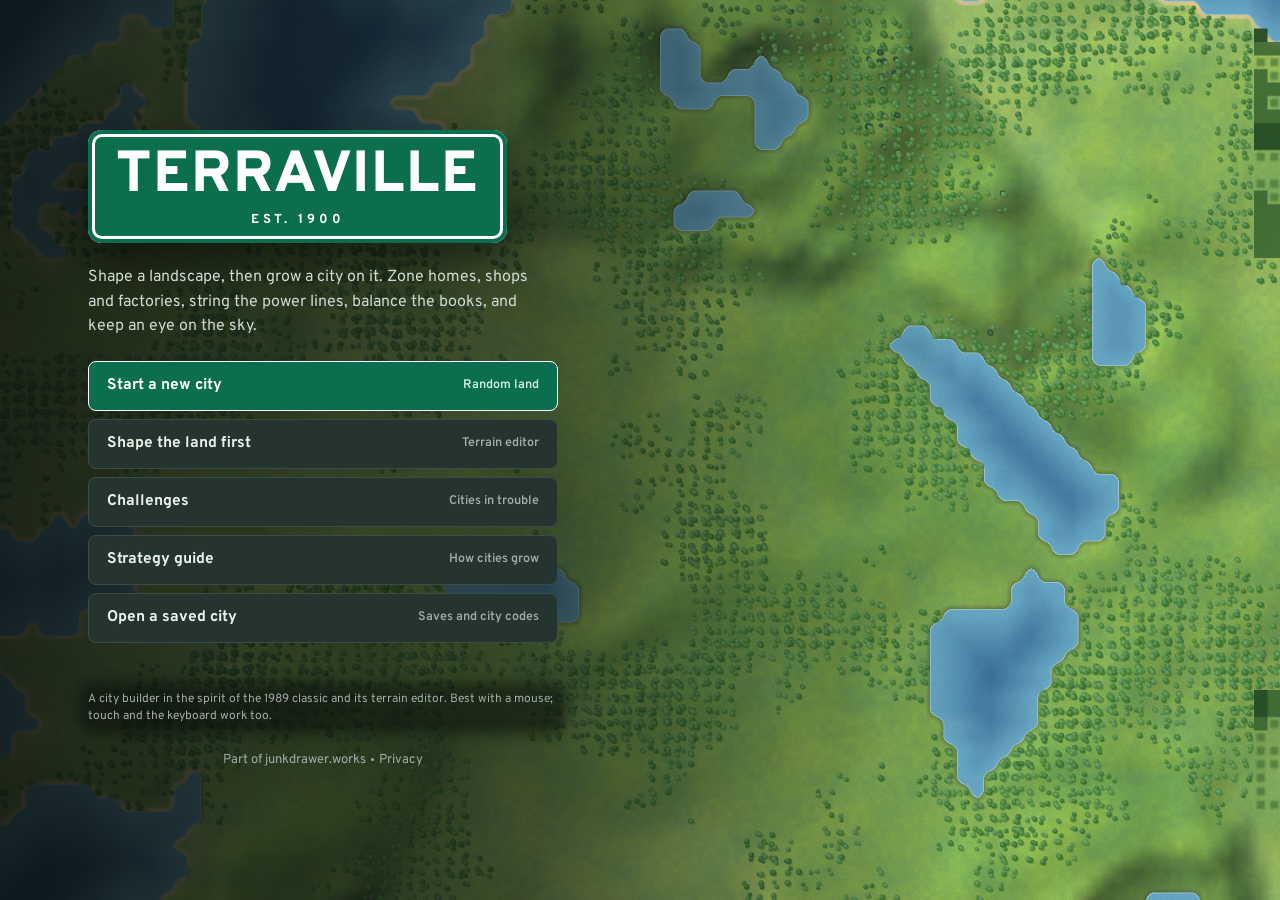
==== index.html @ cfa58531 "Keep Chrome's swipe to go Back off the map On a phone, a road, zone or brush stroke dragged off the " ====
<!doctype html>
<html lang="en">
<head>
<meta charset="utf-8">
<meta name="viewport" content="width=device-width, initial-scale=1, viewport-fit=cover">
<meta name="theme-color" content="#0e1412">
<title>Terraville</title>
<meta name="description" content="Shape a landscape, then grow a city on it: a city builder in the spirit of the 1989 classic, with a terrain editor, challenges and disasters.">
<style>@font-face{font-family:Overpass;font-style:normal;font-weight:400 800;font-display:swap;src:url([data-uri]) format("woff2");unicode-range:U+0000-00FF,U+0131,U+0152-0153,U+02BB-02BC,U+02C6,U+02DA,U+02DC,U+0304,U+0308,U+0329,U+2000-206F,U+20AC,U+2122,U+2191,U+2193,U+2212,U+2215,U+FEFF,U+FFFD}@font-face{font-family:Overpass Mono;font-style:normal;font-weight:400 600;font-display:swap;src:url([data-uri]) format("woff2");unicode-range:U+0000-00FF,U+0131,U+0152-0153,U+02BB-02BC,U+02C6,U+02DA,U+02DC,U+0304,U+0308,U+0329,U+2000-206F,U+20AC,U+2122,U+2191,U+2193,U+2212,U+2215,U+FEFF,U+FFFD}:root{color-scheme:dark;--bg: #0e1412;--panel: rgba(20, 28, 25, .93);--panel-solid: #151e1b;--panel-2: #1d2925;--panel-3: #26342f;--line: #2e3c37;--line-2: #3b4b45;--text: #eaf0ea;--muted: #9dada5;--faint: #86978f;--sign: #0b6e4f;--sign-hi: #10845f;--sign-ink: #ffffff;--caution: #f2c14e;--res: #199e70;--com: #3987e5;--ind: #c98500;--good: #0ca30c;--good-ink: #58d06a;--warn: #fab219;--serious: #ec835a;--critical: #d03b3b;--critical-ink: #ff8a80;--r: 10px;--shadow: 0 10px 30px rgba(0, 0, 0, .45), 0 1px 0 rgba(255, 255, 255, .04) inset;--font: "Overpass", system-ui, -apple-system, "Segoe UI", Roboto, sans-serif;--mono: "Overpass Mono", ui-monospace, "SF Mono", Menlo, Consolas, monospace;--top: env(safe-area-inset-top, 0px);--bottom: env(safe-area-inset-bottom, 0px);--left: env(safe-area-inset-left, 0px);--right: env(safe-area-inset-right, 0px);--bar-bottom: calc(var(--top) + 68px)}*{box-sizing:border-box}html,body{height:100%;overscroll-behavior:none}body{margin:0;background:var(--bg);color:var(--text);font:14px/1.4 var(--font);overflow:hidden;-webkit-font-smoothing:antialiased;touch-action:none;user-select:none;-webkit-user-select:none}button,input,select{font:inherit;color:inherit}button{cursor:pointer}:focus-visible{outline:2px solid var(--caution);outline-offset:2px}[hidden]{display:none!important}.sr-only{position:absolute;width:1px;height:1px;margin:-1px;padding:0;overflow:hidden;clip-path:inset(50%);white-space:nowrap;border:0}.num{font-family:var(--mono);font-variant-numeric:tabular-nums}noscript{display:block;padding:32px 16px;text-align:center;font-size:16px}#app{position:fixed;inset:0}#map{position:absolute;inset:0;width:100%;height:100%;display:block;cursor:crosshair}#map:focus{outline:none}#map.grab{cursor:grab}#map.grabbing{cursor:grabbing}.panel{background:var(--panel);border:1px solid var(--line);border-radius:var(--r);box-shadow:var(--shadow);backdrop-filter:blur(8px);-webkit-backdrop-filter:blur(8px)}#topbar{position:absolute;top:calc(var(--top) + 10px);left:calc(var(--left) + 10px);right:calc(var(--right) + 10px);display:flex;align-items:stretch;gap:8px;pointer-events:none;flex-wrap:wrap}#topbar>*{pointer-events:auto}.sign{display:flex;flex-direction:column;justify-content:center;padding:5px 14px 4px;background:var(--sign);color:var(--sign-ink);border-radius:8px;box-shadow:inset 0 0 0 2px var(--sign),inset 0 0 0 3.5px #ffffffeb,var(--shadow);min-width:0;max-width:280px;border:none;text-align:left}.sign b{font-weight:800;font-size:17px;letter-spacing:.02em;line-height:1.1;white-space:nowrap;overflow:hidden;text-overflow:ellipsis}.sign small{font-size:10.5px;font-weight:700;letter-spacing:.12em;text-transform:uppercase;opacity:.92;white-space:nowrap}button.sign:hover{background:var(--sign-hi);box-shadow:inset 0 0 0 2px var(--sign-hi),inset 0 0 0 3.5px #fff,var(--shadow)}.sign.glow{animation:signGlow 1.2s ease-out}@keyframes signGlow{0%,25%{background:var(--sign-hi);box-shadow:inset 0 0 0 2px var(--sign-hi),inset 0 0 0 3.5px #fff,0 0 0 4px #f2c14ed9,0 0 26px 6px #f2c14e73,var(--shadow)}to{box-shadow:inset 0 0 0 2px var(--sign),inset 0 0 0 3.5px #ffffffeb,0 0 #f2c14e00,var(--shadow)}}.stat-strip{display:flex;align-items:stretch;padding:0 4px;min-width:0}.stat{display:flex;flex-direction:column;justify-content:center;padding:4px 12px;border-right:1px solid var(--line);min-width:0}.stat:last-child{border-right:none}.stat .label{font-size:10px;font-weight:700;letter-spacing:.1em;text-transform:uppercase;color:var(--faint)}.stat .value{font-family:var(--mono);font-variant-numeric:tabular-nums;font-size:15px;font-weight:600;white-space:nowrap}.stat .delta{font-family:var(--mono);font-size:11px;color:var(--muted)}.stat .delta.up{color:var(--good-ink)}.stat .delta.down,.funds-low .value{color:var(--critical-ink)}.stat.paused .label{color:var(--caution)}.stat.paused .value{color:var(--muted)}.rci{display:grid;grid-template-columns:repeat(3,12px);column-gap:5px;align-items:center;padding:4px 12px;border-right:1px solid var(--line)}.rci .bar{position:relative;height:34px;background:linear-gradient(var(--line-2),var(--line-2)) center / 100% 1px no-repeat}.rci .fill{position:absolute;left:1px;right:1px;border-radius:2px}.rci .fill.r{background:var(--res)}.rci .fill.c{background:var(--com)}.rci .fill.i{background:var(--ind)}.rci .lab{font-size:9.5px;font-weight:800;text-align:center;color:var(--muted);margin-top:1px}button.rci{background:transparent;border:none;border-right:1px solid var(--line);border-radius:0;color:inherit;font:inherit;cursor:pointer}button.rci:hover,button.rci[aria-expanded=true]{background:var(--panel-3)}button.rci:hover .lab,button.rci[aria-expanded=true] .lab{color:var(--text)}.speed{display:flex;align-items:center;gap:2px;padding:4px}.speed button,.iconbtn{width:34px;height:34px;display:grid;place-items:center;border:1px solid transparent;background:transparent;border-radius:7px;color:var(--muted)}.speed button:hover,.iconbtn:hover{background:var(--panel-3);color:var(--text)}.speed button[aria-pressed=true]{background:var(--panel-3);color:var(--text);border-color:var(--line-2)}.speed button.paused[aria-pressed=true]{background:#f2c14e29;color:var(--caution);border-color:#f2c14e80}.speed button.start-here{border-color:var(--caution);color:var(--text)}.menu{display:flex;align-items:center;gap:2px;padding:4px;margin-left:auto}.menu button{height:34px;padding:0 11px;border-radius:7px;border:1px solid transparent;background:transparent;color:var(--muted);font-weight:600;display:flex;align-items:center;gap:6px;white-space:nowrap}.menu button:hover{background:var(--panel-3);color:var(--text)}.menu button[aria-expanded=true]{background:var(--panel-3);color:var(--text);border-color:var(--line-2)}.menu svg,.speed svg,.iconbtn svg{width:18px;height:18px}.menu-sep{width:1px;align-self:stretch;margin:6px 2px;background:var(--line)}#driveBtn{color:var(--muted)}#driveBtn[data-s=busy] svg{animation:pausePulse 1.2s ease-in-out infinite}#driveBtn[data-s=signin],#driveBtn[data-s=waiting]{color:var(--caution)}#driveBtn[data-s=error]{color:var(--critical-ink)}#driveBtn .label:empty{display:none}.title-drive{font-size:13px;color:var(--muted);display:flex;flex-wrap:wrap;gap:4px;align-items:baseline;min-height:18px}.linkbtn{background:none;border:none;padding:0;color:var(--text);text-decoration:underline;text-underline-offset:3px;font-weight:600}.linkbtn:hover{color:var(--caution)}.menu button:disabled{opacity:.35;cursor:default}.menu .primary{background:var(--sign);color:#fff}.menu .primary:hover{background:var(--sign-hi);color:#fff}#toolbox{position:absolute;left:calc(var(--left) + 10px);top:max(calc(var(--top) + 74px),calc(var(--bar-bottom) + 3px));bottom:calc(var(--bottom) + 64px);width:104px;padding:8px;display:flex;flex-direction:column;gap:6px;overflow-y:auto;scrollbar-width:thin}.toolgroup{display:grid;grid-template-columns:1fr 1fr;gap:4px}.toolgroup+.toolgroup{padding-top:6px;border-top:1px solid var(--line)}.tool{position:relative;aspect-ratio:1;border-radius:8px;border:1px solid var(--line);background:var(--panel-2);display:grid;place-items:center;padding:0;color:var(--text)}.tool:hover{border-color:var(--line-2);background:var(--panel-3)}.tool[aria-pressed=true]{background:var(--sign);border-color:#fff;box-shadow:0 0 0 1px var(--sign)}.tool svg{width:24px;height:24px}.tool canvas{width:32px;height:32px;image-rendering:auto}.tool .zone-badge{width:26px;height:26px;border-radius:6px;display:grid;place-items:center;font-weight:800;font-size:15px;color:#fff}.tool .key{position:absolute;right:3px;bottom:1px;font:700 10px/1 var(--mono);color:var(--faint)}.tool:hover .key{color:var(--muted)}.tool .gift{position:absolute;top:3px;left:3px;padding:0 3px;border-radius:4px;background:var(--caution);color:#1d2925;font-size:9px;font-weight:800;letter-spacing:.06em;line-height:13px;text-transform:uppercase;pointer-events:none}.tool[hidden]{display:none}.tool[aria-pressed=true] .key{color:#fffc}@media(hover:none)and (pointer:coarse){.tool .key{display:none}}.tool.cant{opacity:.45}.brushbox{display:flex;flex-direction:column;gap:8px;padding-top:8px;border-top:1px solid var(--line)}.brushbox label{font-size:11px;font-weight:700;color:var(--muted);letter-spacing:.06em;text-transform:uppercase;display:flex;flex-direction:column;gap:4px}input[type=range]{width:100%;accent-color:var(--sign-hi);margin:0;touch-action:pan-y}#tooltip{position:absolute;z-index:40;max-width:260px;padding:9px 11px;pointer-events:none;font-size:13px}#tooltip b{display:block;font-size:14px}#tooltip .cost{font-family:var(--mono);color:var(--caution);font-size:12px}#tooltip p{margin:3px 0 0;color:var(--muted)}#cursorTip{position:absolute;z-index:35;padding:4px 8px;border-radius:6px;background:#0a0e0ce6;border:1px solid var(--line-2);font:600 12px/1.3 var(--font);pointer-events:none;width:max-content;max-width:calc(100vw - 16px)}#cursorTip .num{color:var(--caution)}#cursorTip.bad{border-color:var(--critical);color:var(--critical-ink)}#placeCard{position:absolute;z-index:36;display:flex;align-items:center;gap:10px;padding:5px 5px 5px 12px;font:600 13px/1.3 var(--font);width:max-content;max-width:calc(100vw - 16px)}#placeCard .num{color:var(--caution)}#placeCard.bad{border-color:var(--critical);color:var(--critical-ink);padding:8px 12px}#minimapCard{position:absolute;right:calc(var(--right) + 10px);bottom:calc(var(--bottom) + 10px);width:230px;padding:8px;display:flex;flex-direction:column;gap:6px}#minimap{width:100%;height:170px;display:block;border-radius:6px;cursor:pointer;background:var(--bg)}.mm-row{display:flex;gap:4px;align-items:center}.mm-row select{flex:1;min-width:0;height:30px;background:var(--panel-2);border:1px solid var(--line);border-radius:7px;padding:0 8px}.mm-row .iconbtn{width:30px;height:30px;border:1px solid var(--line);background:var(--panel-2)}.mm-toggle{flex:none;width:44px;height:44px;display:grid;place-items:center;padding:0;border-radius:7px;border:1px solid var(--line);background:var(--panel-2);color:var(--muted)}.mm-toggle svg{width:20px;height:20px}.mm-toggle:hover{color:var(--text);border-color:var(--line-2)}.mm-toggle[aria-pressed=true]{background:var(--panel-3);color:var(--text);border-color:var(--line-2)}#minimapCard.mm-folded #minimap,#minimapCard.mm-folded #zoomFit{display:none}.mm-phone #legend.slope{display:grid;grid-template-columns:1fr 1fr;gap:4px 6px}.mm-phone #legend.slope>span{flex-wrap:wrap;row-gap:0;margin-right:0!important}.mm-phone #legend.slope .num{flex-basis:100%;padding-left:14px;white-space:nowrap}#legend.elevation{gap:4px 8px}#legend.elevation>span{display:inline-flex;align-items:center;gap:4px;white-space:nowrap}#legend.elevation i{width:10px;height:10px;border-radius:3px;display:inline-block}#zoomFit{position:absolute;top:12px;right:12px;width:28px;height:28px;border:1px solid var(--line-2);background:#0e1412c7}#zoomFit:hover{background:var(--panel-3)}#zoomFit svg{width:16px;height:16px}.legend{display:flex;align-items:center;gap:6px;font-size:11px;color:var(--muted)}.legend .ramp{flex:1;height:8px;border-radius:4px}.legend.rows{flex-direction:column;align-items:stretch;gap:4px}.legend .leg-row{display:flex;align-items:center;gap:6px}.legend .leg-name{flex:none;width:62px;color:var(--text)}#ticker{position:absolute;left:calc(var(--left) + 124px);right:calc(var(--right) + 252px);bottom:calc(var(--bottom) + 10px);min-height:44px;padding:6px 8px 6px 12px;display:flex;align-items:center;gap:10px}#ticker .msg{flex:1;min-width:0;display:flex;align-items:center;gap:10px;cursor:pointer}#ticker .msg-text{display:-webkit-box;-webkit-box-orient:vertical;-webkit-line-clamp:2;line-clamp:2;overflow:hidden;line-height:1.35;overflow-wrap:anywhere}#ticker .when{font:11px var(--mono);color:var(--faint);white-space:nowrap}.kind-dot{width:10px;height:10px;flex:none;border-radius:50%;background:var(--muted)}.kind-good .kind-dot{background:var(--good)}.kind-warn .kind-dot{background:var(--warn);border-radius:2px;transform:rotate(45deg) scale(.9)}.kind-alert .kind-dot{background:var(--critical);border-radius:2px}.kind-alert .msg-text{color:#ffd2cc;font-weight:600}#ticker button{height:30px;padding:0 10px;border-radius:7px;border:1px solid var(--line);background:var(--panel-2);color:var(--muted);font-weight:600;white-space:nowrap}#ticker button:hover{color:var(--text);border-color:var(--line-2)}#ticker.flash{animation:flash .9s ease-out}@keyframes flash{0%{box-shadow:0 0 0 2px var(--critical),var(--shadow)}to{box-shadow:var(--shadow)}}#log{position:absolute;left:calc(var(--left) + 124px);bottom:calc(var(--bottom) + 18px + var(--ticker-h, 44px));width:min(520px,calc(100vw - 150px));max-height:46vh;overflow-y:auto;padding:6px;z-index:20}#log .row{display:flex;align-items:center;gap:10px;padding:7px 8px;border-radius:7px;width:100%;border:none;background:transparent;text-align:left}#log .row:hover{background:var(--panel-3)}#log .row .msg-text{flex:1}#inspect{position:absolute;right:calc(var(--right) + 252px);bottom:calc(var(--bottom) + 20px + var(--ticker-h, 44px));width:250px;max-height:calc(100% - var(--top) - var(--bottom) - 94px - var(--ticker-h, 44px));overflow-y:auto;padding:12px 14px;z-index:15}#inspect h3{margin:0 0 8px;font-size:15px;font-weight:800;padding-right:24px}#inspect dl{margin:0;display:grid;grid-template-columns:auto 1fr;gap:3px 12px;font-size:13px}#inspect dt{color:var(--muted)}#inspect dd{margin:0;text-align:right;font-family:var(--mono);font-variant-numeric:tabular-nums}#inspect dd.text{font-family:var(--font)}#inspect dd.long{grid-column:1 / -1;text-align:left;margin:-2px 0 3px;line-height:1.35}#inspect .does{margin:-2px 0 10px;font-size:13px;line-height:1.4}#inspect .why{margin-top:8px;line-height:1.4}#inspect .close{position:absolute;top:8px;right:8px;width:26px;height:26px}#inspect .close:after,#guide .close:after,#goal .goal-close:after{content:"";position:absolute;inset:-7px}#inspect .upgrade{display:flex;flex-direction:column;gap:8px;margin-top:10px;padding-top:10px;border-top:1px solid var(--line)}#inspect .upgrade .btn{align-self:flex-start}#inspect .clear{margin-top:10px;padding-top:10px;border-top:1px solid var(--line)}#inspect.news{width:300px}#inspect .news-h{margin:10px 0 4px;font-size:11px;font-weight:800;letter-spacing:.1em;text-transform:uppercase;color:var(--faint)}#inspect .news-costs{list-style:none;margin:0;padding:0;display:grid;gap:2px;font-size:13px}#inspect .news-costs li{display:flex;justify-content:space-between;gap:12px}#inspect .news-p{margin:8px 0 0;font-size:13px;line-height:1.4}#inspect .news-btns{display:flex;flex-wrap:wrap;gap:8px;margin-top:12px}#inspect .masthead{display:flex;flex-wrap:wrap;justify-content:space-between;align-items:baseline;gap:2px 10px;margin:0 30px 8px 0;padding-bottom:6px;border-bottom:2px solid var(--line-2)}#inspect .paper-name{font-size:11px;font-weight:800;letter-spacing:.12em;text-transform:uppercase;color:var(--muted);min-width:0;overflow-wrap:anywhere}#inspect .paper-date{font:600 11px var(--mono);color:var(--faint);white-space:nowrap}#inspect.paper h3{font-size:18px;line-height:1.25;padding-right:0}#inspect .also{margin-top:0;color:var(--muted)}#inspect .paper-facts{margin-top:10px;padding-top:8px;border-top:1px solid var(--line)}#inspect .paper-facts dd{font-family:var(--font)}#inspect .closing{color:var(--muted)}#inspect .who{margin:10px 0 0;padding-top:9px;border-top:1px solid var(--line);font-size:13px;line-height:1.4}#inspect #inWho{margin-top:8px}#inspect #inWho[aria-pressed=true]{border-color:var(--caution);background:#f2c14e1f;color:var(--text)}#inspect .who-key{display:flex;flex-wrap:wrap;align-items:center;gap:4px 6px;margin:7px 0 0;font-size:12px}#inspect .who-key[hidden]{display:none}#inspect .who-key .swatch{width:10px;height:10px;border-radius:3px;flex:none;margin-left:4px}#inspect .who-key .swatch:first-child{margin-left:0}#editorPanel{position:absolute;right:calc(var(--right) + 10px);top:max(calc(var(--top) + 74px),calc(var(--bar-bottom) + 3px));width:250px;max-height:calc(100% - var(--top) - var(--bottom) - 330px);overflow-y:auto;padding:12px 14px 14px;display:flex;flex-direction:column;gap:12px}#editorPanel h2{margin:0;font-size:12px;font-weight:800;letter-spacing:.12em;text-transform:uppercase;color:var(--muted)}#editorPanel .ed-head{display:flex;align-items:center;justify-content:space-between;width:calc(100% + 28px);min-height:44px;margin:-12px -14px;padding:0 14px;border:none;background:none;font:inherit;letter-spacing:inherit;text-transform:inherit;color:inherit;text-align:left}#editorPanel.collapsed>:not(h2){display:none}@media(min-width:821px)and (min-height:500.02px){[data-mode=editor]:has(#minimapCard.show) #editorPanel{max-height:calc(100% - var(--top) - var(--bottom) - 364px)}}#edLand>span{display:block}#edLand .num{color:var(--text);font-weight:700}.field{display:flex;flex-direction:column;gap:5px}.field>span{display:flex;justify-content:space-between;font-size:12.5px;color:var(--muted);font-weight:600}.field>span .num{color:var(--text);font-size:12px}.seg{display:grid;grid-template-columns:repeat(auto-fit,minmax(70px,1fr));gap:4px}.seg button{padding:6px 3px;font-size:11.5px;font-weight:700;border-radius:7px;border:1px solid var(--line);background:var(--panel-2);color:var(--muted)}.seg button[aria-pressed=true]{background:var(--sign);color:#fff;border-color:#fff}.seedrow{display:flex;gap:4px}.seedrow input{flex:1;min-width:0;height:34px;padding:0 10px;border-radius:7px;border:1px solid var(--line);background:var(--panel-2);font-family:var(--mono);font-size:13px;user-select:text;-webkit-user-select:text}.seedrow .iconbtn{border:1px solid var(--line);background:var(--panel-2)}.btn{height:38px;padding:0 16px;border-radius:8px;border:1px solid var(--line-2);background:var(--panel-3);color:var(--text);font-weight:700;display:inline-flex;align-items:center;justify-content:center;gap:8px;white-space:nowrap}.btn:hover{border-color:var(--muted)}.btn.primary{background:var(--sign);border-color:#fff;color:#fff;box-shadow:inset 0 0 0 1px var(--sign)}.btn.primary:hover{background:var(--sign-hi)}.btn.danger{background:transparent;border-color:var(--critical);color:var(--critical-ink)}.btn.small{height:30px;padding:0 10px;font-size:12.5px}.btn:disabled{opacity:.45;cursor:not-allowed}.btn:has(>input[type=file]:focus-visible){outline:2px solid var(--caution);outline-offset:2px}@supports not selector(:has(*)){label.btn:focus-within{outline:2px solid var(--caution);outline-offset:2px}}#modalRoot{position:absolute;inset:0;z-index:80;display:grid;place-items:center;padding:16px;background:#060a088c}.modal{width:min(680px,100%);max-height:calc(100% - var(--top) - var(--bottom) - 16px);display:flex;flex-direction:column;background:var(--panel-solid);border:1px solid var(--line-2);border-radius:14px;box-shadow:0 30px 80px #0009;overflow:hidden}.modal:focus{outline:none}.modal header{display:flex;align-items:center;gap:12px;padding:14px 16px 12px;border-bottom:1px solid var(--line)}.modal header h2{margin:0;font-size:18px;font-weight:800;flex:1;text-wrap:balance}.modal header .sub{color:var(--muted);font-size:13px}.modal .body{padding:16px;overflow-y:auto;display:flex;flex-direction:column;gap:16px}.modal footer{display:flex;gap:8px;justify-content:flex-end;padding:12px 16px;border-top:1px solid var(--line);flex-wrap:wrap}.modal a{color:var(--text);text-decoration:underline;text-underline-offset:3px;font-weight:600}.modal a:hover,.modal a:focus-visible{color:var(--caution)}.modal h3{margin:0 0 8px;font-size:12px;font-weight:800;letter-spacing:.1em;text-transform:uppercase;color:var(--muted)}.cols{display:grid;grid-template-columns:1fr 1fr;gap:16px}table.ledger{width:100%;border-collapse:collapse;font-size:13.5px}table.ledger td,table.ledger th{padding:6px 4px;border-bottom:1px solid var(--line)}table.ledger th{text-align:left;font-weight:600;color:var(--muted);font-size:12px}table.ledger td.num,table.ledger th.num{text-align:right}table.ledger tr.total td{font-weight:800;border-bottom:none;border-top:2px solid var(--line-2)}.pos{color:var(--good-ink)}.neg{color:var(--critical-ink)}.bars{display:flex;flex-direction:column;gap:8px}.barrow{display:grid;grid-template-columns:120px 1fr 58px 8px;align-items:center;gap:10px;font-size:13px}.barrow .track{height:10px;background:var(--panel-3);border-radius:5px;overflow:hidden}.barrow .track i{display:block;height:100%;border-radius:5px}.barrow .v{text-align:right;font-family:var(--mono);color:var(--muted)}button.barrow.worry{width:100%;margin:-4px -6px;padding:4px 6px;box-sizing:content-box;border:none;border-radius:6px;background:none;color:inherit;text-align:left}button.barrow.worry:hover{background:var(--panel-3)}.big{font:800 44px/1 var(--font);letter-spacing:-.02em;font-variant-numeric:tabular-nums}.kv{display:grid;grid-template-columns:1fr auto;gap:6px 16px;font-size:13.5px}.kv dt{color:var(--muted)}.kv dd{margin:0;text-align:right;font-family:var(--mono);font-variant-numeric:tabular-nums}.kv dd .kv-words{font-family:var(--font);color:var(--muted)}.modal h3.touch-h{margin-top:18px}.modal h3.touch-h:first-child{margin-top:0}.kv.touch-help{grid-template-columns:auto 1fr;gap:6px 14px;font-size:13px;margin:0 0 16px}.kv.touch-help dt{color:var(--text);font-weight:700}.kv.touch-help dd{text-align:left;font-family:inherit;color:var(--muted)}.chartgrid{display:grid;grid-template-columns:1fr 1fr;gap:16px}.chart{position:relative}.chart h4{margin:0 0 4px;font-size:13px;font-weight:700}.chart canvas{width:100%;height:160px;display:block}.chart .legendrow{display:flex;gap:12px;flex-wrap:wrap;font-size:11.5px;color:var(--muted);margin-bottom:4px}.chart .legendrow i{display:inline-block;width:10px;height:3px;border-radius:2px;vertical-align:middle;margin-right:5px}.charttip{position:absolute;pointer-events:none;background:#080c0af2;border:1px solid var(--line-2);border-radius:7px;padding:6px 8px;font-size:12px;white-space:nowrap;z-index:2}.charttip .num{display:block}.slots{display:flex;flex-direction:column;gap:6px}.slot{display:grid;grid-template-columns:1fr auto;gap:4px 12px;align-items:center;padding:10px 12px;border:1px solid var(--line);border-radius:9px;background:var(--panel-2)}.slot .meta{color:var(--muted);font-size:12.5px}.slot .won{display:inline-flex;align-items:center;gap:3px;color:var(--good-ink);font-size:12.5px;font-weight:700;white-space:nowrap}.slot .won svg{width:13px;height:13px;flex:none}.slot .actions{display:flex;gap:6px;grid-row:span 2}.slot .shape{grid-column:1 / -1;justify-self:start;padding:2px 0;font-size:12.5px}textarea.code{width:100%;min-height:90px;resize:vertical;border-radius:8px;border:1px solid var(--line);background:var(--bg);padding:8px 10px;font:12px/1.4 var(--mono);color:var(--muted);user-select:text;-webkit-user-select:text}.switch{display:flex;align-items:center;justify-content:space-between;gap:12px;padding:8px 0;border-bottom:1px solid var(--line)}.switch:last-child{border-bottom:none}.switch small{display:block;color:var(--muted);font-size:12px}.switch input{width:20px;height:20px;accent-color:var(--sign-hi);flex:none}label.check{display:inline-flex;align-items:center;gap:8px;min-height:32px;font-size:13px;color:var(--muted);cursor:pointer}label.check input{width:18px;height:18px;margin:0;accent-color:var(--sign-hi);flex:none}.keys{display:grid;grid-template-columns:fit-content(50%) 1fr;gap:5px 14px;font-size:13px;margin:0}.keys kbd{white-space:nowrap}.keys dd{margin:0}kbd{font:600 11.5px var(--mono);padding:1px 6px;border:1px solid var(--line-2);border-bottom-width:2px;border-radius:5px;background:var(--panel-2)}.found-land{margin:0;display:flex;gap:14px;align-items:center}.found-land canvas{width:min(240px,40%);height:auto;flex:none;border-radius:8px;border:1px solid var(--line-2);image-rendering:pixelated}.found-land figcaption{color:var(--muted);font-size:13px}.found-land figcaption b{display:block;color:var(--text);font-size:14px;margin-bottom:4px}.choice{display:grid;grid-template-columns:repeat(4,1fr);gap:8px}.choice button{text-align:left;padding:10px 12px;border-radius:9px;border:1px solid var(--line);background:var(--panel-2)}.choice button{display:flex;flex-direction:column;justify-content:flex-start}.choice button b{display:block}.choice button>span{color:var(--muted);font-size:12.5px;font-family:var(--mono)}.choice button small{display:block;margin-top:4px;color:var(--muted);font-size:12px;line-height:1.35}.choice button[aria-checked=true]{border-color:#fff;background:var(--sign)}.choice button[aria-checked=true]>span,.choice button[aria-checked=true] small{color:#d9f2e6}.textin{height:40px;width:100%;padding:0 12px;border-radius:8px;border:1px solid var(--line-2);background:var(--bg);font-size:16px;font-weight:700;user-select:text;-webkit-user-select:text}.note{color:var(--muted);font-size:13px;margin:0}.note .num{font-family:var(--font);font-variant-numeric:tabular-nums}.disaster-grid{display:grid;grid-template-columns:repeat(3,1fr);gap:8px}#guide .guide-head{display:flex;align-items:center;gap:8px;margin:0 0 8px;padding:0;border:none;background:none;font-size:12px;font-weight:800;letter-spacing:.1em;text-transform:uppercase;color:var(--muted)}#guide .guide-count{display:block;margin-top:2px;color:var(--caution);font-size:12px}#guide .guide-next{display:flex;align-items:center;gap:10px;width:100%;min-height:40px;padding:8px 12px;border:none;background:none;text-align:left;font-size:13px}#guide .guide-next-text{flex:1;min-width:0;overflow:hidden;text-overflow:ellipsis;white-space:nowrap}#guide .guide-next-text b{color:var(--caution);font-weight:800}#guide .guide-next .num{color:var(--muted);font-size:12px;white-space:nowrap}.chev{display:inline-block;width:7px;height:7px;border-right:2px solid currentColor;border-bottom:2px solid currentColor;transform:translateY(-2px) rotate(45deg);flex:none;color:var(--muted)}.chev.up{transform:translateY(2px) rotate(-135deg)}.chev.right{transform:translate(-2px) rotate(-45deg)}#goal{padding:11px 13px;display:flex;flex-direction:column;gap:7px}#goal.folded{padding:0}#goal .goal-top{display:flex;align-items:center;gap:6px}#goal .goal-head{display:flex;flex:1;min-width:0;align-items:baseline;justify-content:space-between;gap:8px;margin:0;padding:0;border:none;background:none;text-align:left}#goal button.goal-head{align-items:center;min-height:26px}#goal.folded button.goal-head{min-height:40px;padding:8px 12px}#goal .goal-close{position:relative;width:26px;height:26px;flex:none;margin:-4px -6px -4px 0}#goal.folded .goal-close{margin:0 6px 0 0}#goal .goal-name{flex:1;min-width:0;font-size:13px;letter-spacing:.08em;text-transform:uppercase;color:var(--muted)}#goal .goal-time{font-size:12px;color:var(--text);white-space:nowrap}#goal .goal-time.lost{color:var(--critical-ink)}.goal-rows{margin:0;padding:0;list-style:none;display:flex;flex-direction:column;gap:3px;font-size:13px}.goal-row{display:grid;grid-template-columns:minmax(0,1fr) 16px;gap:8px;align-items:baseline}.goal-row .fig{white-space:nowrap;font-variant-numeric:tabular-nums}.goal-row .mark{justify-self:center;color:var(--muted);font-weight:800;line-height:1}.goal-row.met .mark{color:var(--good-ink)}.goal-row .mark svg{width:14px;height:14px;display:block;transform:translateY(2px)}.modal .goal-rows{font-size:14px}.modal .goal-row{grid-template-columns:minmax(0,1fr)}.modal .goal-row .mark{display:none}#goal .goal-note{margin:0;font-size:12px;color:var(--muted)}.modal .body.guide-scroll{padding:0}.guide{display:grid;grid-template-columns:190px minmax(0,1fr);align-items:start}.guide-nav{position:sticky;top:0;display:flex;flex-direction:column;gap:2px;padding:16px 10px 16px 14px}.guide-nav button{text-align:left;padding:7px 10px;border:none;border-radius:7px;background:transparent;color:var(--muted);font-size:13px;font-weight:600}.guide-nav button:hover{background:var(--panel-3);color:var(--text)}.guide-nav button[aria-current=true]{background:var(--panel-3);color:var(--text);box-shadow:inset 3px 0 0 var(--caution)}.guide-body{padding:18px 22px 40px;display:flex;flex-direction:column;gap:30px;min-width:0;border-left:1px solid var(--line)}.guide-body section{display:flex;flex-direction:column;gap:12px;scroll-margin-top:12px}.modal .guide-body h3{margin:0;font-size:19px;font-weight:800;letter-spacing:0;text-transform:none;color:var(--text);text-wrap:balance}.guide-body p,.guide-body li{font-size:14.5px;line-height:1.6;max-width:68ch}.guide-body p{margin:0}.guide-body ul,.guide-body ol{margin:0;padding-left:20px;display:flex;flex-direction:column;gap:6px}.guide-body ol.steps{counter-reset:step;list-style:none;padding-left:0;gap:10px}.guide-body ol.steps li{counter-increment:step;position:relative;padding-left:36px}.guide-body ol.steps li:before{content:counter(step);position:absolute;left:0;top:0;width:24px;height:24px;border-radius:6px;display:grid;place-items:center;background:var(--sign);color:#fff;font:800 13px/1 var(--font);box-shadow:inset 0 0 0 1.5px #ffffffd9}.guide-body li b,.guide-body p b{color:var(--text)}.guide-body .tip{display:flex;gap:12px;align-items:flex-start;padding:10px 14px;border-radius:9px;background:#f2c14e14;border:1px solid rgba(242,193,78,.28);max-width:none}.guide-body .tip .caution{margin-top:5px;width:12px;height:12px}.guide-body .tablewrap{overflow-x:auto}.guide-body table.ledger td{vertical-align:top}.guide-body figure{margin:0}.guide-body .scene{display:flex;flex-direction:column;gap:8px}.guide-body .scene canvas{border-radius:8px;border:1px solid var(--line);height:auto}.guide-body figcaption{font-size:13px;color:var(--muted);max-width:68ch}.ladder{display:flex;flex-direction:column;gap:6px}.ladder-title{font-size:11px;font-weight:800;letter-spacing:.1em;text-transform:uppercase;color:var(--muted)}.ladder-row{display:grid;grid-template-columns:repeat(auto-fill,minmax(80px,1fr));gap:12px 8px}.ladder-row figure{display:flex;flex-direction:column;gap:5px;min-width:0}.ladder-row canvas{width:64px;height:64px;border-radius:6px;border:1px solid var(--line)}.ladder-row figcaption{display:flex;flex-direction:column;font-size:11px;line-height:1.35}.ladder-row figcaption b{color:var(--text);font-size:11.5px}.dropdown{position:absolute;z-index:45;min-width:220px;overflow-y:auto;padding:6px;display:flex;flex-direction:column;gap:2px}.dropdown button{text-align:left;padding:8px 10px;border-radius:7px;border:none;background:transparent;display:flex;align-items:center;gap:10px}.dropdown button:hover{background:var(--panel-3)}.dropdown button[aria-checked=true]{background:var(--panel-3);box-shadow:inset 3px 0 0 var(--caution)}.dropdown .swatch{width:14px;height:14px;border-radius:4px;flex:none}.dropdown hr{border:none;border-top:1px solid var(--line);margin:4px 2px}.dropdown [role=group]{display:flex;flex-direction:column;gap:2px}.dropdown .menu-caption{padding:4px 10px;font-size:11px;font-weight:800;letter-spacing:.1em;text-transform:uppercase;color:var(--faint)}.dropdown.demand-card{width:300px;max-width:calc(100vw - 16px);padding:8px 6px 10px;gap:6px}.demand-card ul{list-style:none;margin:0;padding:0 10px;display:flex;flex-direction:column;gap:6px;font-size:13px;line-height:1.35}.demand-card li{display:flex;gap:9px;align-items:baseline}.demand-card .swatch{position:relative;top:1px;width:10px;height:10px;border-radius:3px;flex:none}.demand-card .demand-tax{margin:2px 10px 0;padding-top:8px;border-top:1px solid var(--line);font-size:12.5px;line-height:1.4;color:var(--muted)}.dropdown.demand-card .linkbtn{align-self:flex-start;margin:0 10px;padding:4px 0;font-size:13px}#toast{position:absolute;left:50%;top:max(calc(var(--top) + 84px),calc(var(--bar-bottom) + 13px));transform:translate(-50%);z-index:90;display:flex;align-items:center;gap:10px;width:max-content;max-width:min(480px,calc(100vw - 32px));padding:10px 16px;font-weight:700;transition:opacity .25s}#toast.hide{opacity:0;pointer-events:none}#toast.at-bottom{top:auto;bottom:calc(var(--bottom) + 12px);pointer-events:none}#toast.warn{border-color:var(--caution)}#toast .caution{width:10px;height:10px}#pausedPill{position:absolute;left:50%;top:max(calc(var(--top) + 84px),calc(var(--bar-bottom) + 13px));transform:translate(-50%);z-index:20;display:flex;align-items:center;gap:8px;padding:7px 14px 7px 11px;border-color:#f2c14e80;color:var(--caution);white-space:nowrap}#pausedPill:hover{background:var(--panel-2)}#pausedPill svg{width:16px;height:16px;animation:pausePulse 1.6s ease-in-out infinite}#pausedPill b{font-weight:800;letter-spacing:.08em;text-transform:uppercase;font-size:12.5px}#pausedPill span{color:var(--muted);font-size:12.5px;font-weight:600}#pausedPill .by-touch{display:none}@media(hover:none){#pausedPill .by-key{display:none}#pausedPill .by-touch{display:inline}}@keyframes pausePulse{50%{opacity:.35}}#title{position:absolute;inset:0;z-index:70;display:grid;align-items:center;padding:calc(var(--top) + 24px) calc(var(--right) + 24px) calc(var(--bottom) + 24px) calc(var(--left) + 24px);background:linear-gradient(90deg,#080c0adb,#080c0a9e 42%,#080c0a0d 75%);overflow-y:auto}.title-inner{width:min(470px,100%);display:flex;flex-direction:column;gap:22px;margin-left:clamp(0px,5vw,80px)}.bigsign{align-self:flex-start;padding:18px 28px 16px;background:var(--sign);color:#fff;border-radius:14px;box-shadow:inset 0 0 0 4px var(--sign),inset 0 0 0 7px #fff,0 20px 50px #0000008c;text-align:center}.bigsign .name{font:800 clamp(38px,8vw,58px)/1 var(--font);letter-spacing:.03em}.bigsign .est{margin-top:8px;font:700 13px/1 var(--font);letter-spacing:.3em;text-transform:uppercase}.title-inner p.lede{margin:0;font-size:16px;line-height:1.55;color:#cfd9d2;max-width:44ch}.title-actions{display:flex;flex-direction:column;gap:8px}.title-actions .btn{height:auto;min-height:50px;justify-content:space-between;flex-wrap:wrap;row-gap:2px;font-size:15.5px;padding:8px 18px;text-align:left}.title-actions .btn>span{min-width:0;max-width:100%;overflow:hidden;text-overflow:ellipsis;white-space:nowrap}.title-actions .btn small{flex-shrink:0;margin-left:auto;font-weight:600;color:var(--muted);font-size:12.5px}.title-actions .btn.primary small{color:#cdeee0}.title-foot{font-size:12px;color:var(--muted)}@media(min-width:821px){.title-foot{align-self:flex-start;border-radius:6px;background:#080c0a80;box-shadow:0 0 12px 8px #080c0a80}}footer.jd-foot{display:block;margin:0;padding:4px 0 0;border:0;font-size:13px;line-height:1.5;color:var(--muted);text-align:center}.jd-foot span[aria-hidden=true],.sep{display:inline-block;width:3px;height:3px;margin:0 2px;border-radius:50%;background:currentColor;vertical-align:middle;font-size:0}.jd-foot a{color:inherit;font-weight:inherit;text-decoration:none;text-underline-offset:3px;border-radius:3px}.jd-foot a:hover,.jd-foot a:focus-visible{color:var(--text);text-decoration:underline}.caution{width:16px;height:16px;display:inline-block;background:var(--caution);transform:rotate(45deg);border-radius:2px;flex:none}@media(max-width:1480px){.menu .label:not(#driveLbl){display:none}.menu button{padding:0 9px}}@media(min-width:821px)and (max-width:1040px){.stat-strip{order:3;flex:1 1 100%;justify-content:space-between}.menu{margin-left:auto}#toolbox{top:max(calc(var(--top) + 130px),calc(var(--bar-bottom) + 6px))}#guide{top:max(calc(var(--top) + 130px),calc(var(--bar-bottom) + 6px))!important}#goal{top:calc(max(calc(var(--top) + 130px),calc(var(--bar-bottom) + 6px)) + var(--stack, 0px))!important}#inspect{max-height:calc(100% - var(--top) - var(--bottom) - 150px - var(--ticker-h, 44px))}#toast,#pausedPill{top:max(calc(var(--top) + 140px),calc(var(--bar-bottom) + 16px))}}@media(max-height:500px)and (orientation:landscape){#topbar{top:calc(var(--top) + 8px);gap:6px;flex-wrap:nowrap}.sign{flex:1 1 0;min-width:0;max-width:max-content;padding:4px 10px 3px}.sign b{font-size:14.5px}.sign small{overflow:hidden;text-overflow:ellipsis}.stat-strip{order:0;flex:0 0 auto;justify-content:flex-start;padding:0 2px}.stat{padding:3px 7px}.stat .label{font-size:10.5px;line-height:1.2;letter-spacing:.06em}.stat .value{font-size:12.5px}.stat .delta{font-size:10px}.rci{padding:3px 7px;grid-template-columns:repeat(3,9px);column-gap:4px}.rci .bar{height:30px}.rci .lab{font-size:10.5px;line-height:1.2}.speed{padding:3px 2px;gap:2px}.speed button{width:29px;height:44px}.speed svg{width:16px;height:16px}.menu{padding:3px;flex:0 0 auto}.menu button{justify-content:center;min-width:34px;padding:0 7px;height:44px}.menu-sep,.menu .hide-sm{display:none}#toolbox{top:max(calc(var(--top) + 66px),calc(var(--bar-bottom) + 5px));bottom:calc(var(--bottom) + 8px)}#guide{top:max(calc(var(--top) + 66px),calc(var(--bar-bottom) + 5px))!important;max-height:calc(100% - var(--top) - var(--bottom) - 68px);overflow-y:auto}#goal{top:calc(max(calc(var(--top) + 66px),calc(var(--bar-bottom) + 5px)) + var(--stack, 0px))!important;max-height:calc(100% - var(--top) - var(--bottom) - 68px - var(--stack, 0px));overflow-y:auto}#toast,#pausedPill{top:max(calc(var(--top) + 66px),calc(var(--bar-bottom) + 5px))}#pausedPill{left:calc((var(--left) + 114px + 100% - var(--right) - 280px) / 2)}#ticker{bottom:calc(var(--bottom) + 8px);right:calc(var(--right) + 222px)}#minimapCard{bottom:calc(var(--bottom) + 8px);width:200px;padding:6px;gap:5px}#minimap{height:96px}#log{bottom:calc(var(--bottom) + 16px + var(--ticker-h, 44px));max-height:calc(100% - var(--top) - 76px - var(--ticker-h, 44px))}#inspect{right:calc(var(--right) + 222px);bottom:calc(var(--bottom) + 16px + var(--ticker-h, 44px));max-height:calc(100% - var(--top) - var(--bottom) - 84px - var(--ticker-h, 44px))}#editorPanel{top:max(calc(var(--top) + 66px),calc(var(--bar-bottom) + 5px));max-height:calc(100% - var(--top) - var(--bottom) - 68px)}[data-mode=editor] #minimapCard:not(.show){display:none}[data-mode=editor] #minimapCard.show{right:calc(var(--right) + 270px)}.inspecting #pausedPill{display:none}#title{background:#080c0ac7;padding-top:calc(var(--top) + 12px);padding-bottom:calc(var(--bottom) + 12px)}.title-inner{width:min(880px,100%);margin:0 auto;display:grid;grid-template-columns:minmax(0,.9fr) minmax(0,1.1fr);grid-template-rows:auto auto auto 1fr;column-gap:24px;row-gap:12px;align-items:start}.title-inner>*{grid-column:1}.title-inner>.title-actions{grid-column:2;grid-row:1 / span 4;align-self:center;gap:6px}.bigsign{justify-self:start;padding:12px 20px 11px;border-radius:11px;box-shadow:inset 0 0 0 3px var(--sign),inset 0 0 0 5px #fff,0 14px 36px #0000008c}.bigsign .name{font-size:clamp(28px,5.4vw,40px)}.bigsign .est{margin-top:6px;font-size:10px}.title-inner p.lede{font-size:14px;line-height:1.5}.title-actions .btn{min-height:44px;padding:6px 16px}.title-foot{align-self:auto;background:none;box-shadow:none}footer.jd-foot{text-align:left}}@media(max-height:500px)and (orientation:landscape)and (pointer:coarse){#minimapCard .mm-row .iconbtn{display:none}}@media(max-height:500px)and (orientation:landscape)and (max-width:759px){.stat .delta,.rci .lab,#driveBtn,#ticker .when{display:none}.stat{padding:3px 4px}.stat .value{font-size:12px}.rci{padding:3px 5px}.speed{padding:3px 1px;gap:0}.speed button{width:27px}.menu{gap:0}#topbar [data-act=menu].attn{position:relative}#topbar [data-act=menu].attn:after{content:"";position:absolute;top:5px;right:4px;width:7px;height:7px;border-radius:50%;background:var(--caution)}}@media(max-width:820px)and (orientation:portrait),(max-width:820px)and (min-height:500.02px){#topbar{gap:6px;left:calc(var(--left) + 8px);right:calc(var(--right) + 8px);top:calc(var(--top) + 8px)}.sign{flex:1 1 0;min-width:0;max-width:max-content;padding:4px 10px 3px}.sign b{font-size:14.5px}.sign small{overflow:hidden;text-overflow:ellipsis}.stat-strip{order:3;flex:1 1 100%;justify-content:space-between;padding:0 2px}.stat{padding:3px 5px}.stat .label{font-size:10.5px;line-height:1.2;letter-spacing:.06em}.stat .value{font-size:12.5px}.stat .delta{font-size:10px}.rci{padding:3px 6px;grid-template-columns:repeat(3,9px);column-gap:4px}.rci .bar{height:30px}.rci .lab{font-size:10.5px;line-height:1.2}.speed{padding:3px 2px;gap:2px}.speed button{width:29px;height:44px}.speed svg{width:16px;height:16px}.menu .label,.menu .hide-sm{display:none}.menu{margin-left:auto;flex:0 0 auto;padding:3px}.menu button{justify-content:center;min-width:34px;padding:0 7px;height:44px}[data-mode=editor] .sign{flex:0 1 auto;max-width:52vw}.menu-sep{display:none}#guide,#goal{left:calc(var(--left) + 8px)!important;right:calc(var(--right) + 8px)!important;width:auto!important;top:calc(var(--bar-bottom) + 6px)!important;font-size:12.5px}#goal{top:calc(var(--bar-bottom) + 6px + var(--stack, 0px))!important}#toolbox{top:auto;left:calc(var(--left) + 8px);right:calc(var(--right) + 8px);bottom:calc(var(--bottom) + 8px);width:auto;height:64px;flex-direction:row;overflow-x:auto;overflow-y:hidden;padding:6px}.toolgroup{display:flex;gap:4px}.toolgroup+.toolgroup{padding-top:0;border-top:none;padding-left:6px;border-left:1px solid var(--line)}.tool{width:50px;height:50px;flex:none}.brushbox{flex-direction:row;min-width:220px;padding-top:0;border-top:none;padding-left:6px;border-left:1px solid var(--line)}#ticker{left:calc(var(--left) + 8px);right:calc(var(--right) + 8px);bottom:calc(var(--bottom) + 80px);min-height:38px;padding:5px 6px 5px 10px;gap:8px}#ticker .msg{gap:8px}#ticker .msg-text{font-size:13px}#ticker .when,#driveBtn{display:none}#topbar [data-act=menu].attn{position:relative}#topbar [data-act=menu].attn:after{content:"";position:absolute;top:5px;right:4px;width:7px;height:7px;border-radius:50%;background:var(--caution)}#pausedPill{display:none}#toast{top:calc(var(--bar-bottom) + 6px)}#minimapCard{display:none}#minimapCard.show{display:flex;right:calc(var(--right) + 8px);bottom:calc(var(--bottom) + 90px + var(--ticker-h, 38px));width:180px}#minimapCard.show #minimap{height:120px}#minimapCard.show.mm-phone{width:220px}#minimapCard .mm-row .iconbtn{display:none}#inspect,#inspect.news{right:calc(var(--right) + 8px);left:calc(var(--left) + 8px);width:auto;bottom:calc(var(--bottom) + 90px + var(--ticker-h, 38px));max-height:none;overflow-y:visible}#inspect.can-clear h3{padding-right:168px;min-height:28px}#inspect .clear{position:absolute;top:7px;right:42px;margin:0;padding:0;border:none}#inspect .clear .btn{height:30px;position:relative}#inspect .clear .btn:after{content:"";position:absolute;inset:-6px -2px}.inspecting #minimapCard.show{display:none}#editorPanel{right:calc(var(--right) + 8px);left:calc(var(--left) + 8px);top:auto;bottom:calc(var(--bottom) + 80px);width:auto;max-height:38vh}#log{left:calc(var(--left) + 8px);bottom:calc(var(--bottom) + 86px + var(--ticker-h, 38px));width:calc(100vw - 16px - var(--left) - var(--right))}.cols,.chartgrid,.guide{grid-template-columns:1fr}.guide-body{border-left:none}.guide-nav{flex-direction:row;overflow-x:auto;min-height:0;padding:8px 12px;border-right:none;border-bottom:1px solid var(--line);background:var(--panel-solid);z-index:1}.guide-nav button{white-space:nowrap;flex:none}.guide-body section{scroll-margin-top:64px}.guide-nav button[aria-current=true]{box-shadow:inset 0 -3px 0 var(--caution)}.guide-body{padding:14px 16px 32px}.choice,.disaster-grid{grid-template-columns:1fr 1fr}#title{background:#080c0ac7}.title-inner{margin-left:0}}@media(max-width:380px){.menu{gap:0}.sign{padding:4px 8px 3px}.sign small{letter-spacing:.08em}}@media(max-width:340px){.stat{padding:3px 4px}.stat .value{font-size:12px}.rci{padding:3px 5px}.speed{padding:3px 1px;gap:1px}.speed button{width:25px}}@media(pointer:coarse){.bars{gap:4px}.bars>.barrow{min-height:40px}.bars>button.barrow.worry{min-height:32px;margin:0 -6px}.dropdown button{min-height:44px}#ticker button{height:40px}.mm-row select{height:44px}.btn.small{height:40px}.slot .shape{min-height:36px}.guide-nav button{min-height:40px}}@media(prefers-reduced-motion:reduce){#ticker.flash,.sign.glow{animation:none}#toast{transition:none}#pausedPill svg{animation:none}#driveBtn[data-s=busy] svg{animation:none}}
</style>
<meta property="og:title" content="Terraville">
<meta property="og:description" content="Shape a landscape, then grow a city on it.">
<meta property="og:image" content="https://terraville.junkdrawer.works/og.png">
<meta property="og:url" content="https://terraville.junkdrawer.works/">
<meta name="twitter:card" content="summary_large_image">
<link rel="manifest" href="manifest.webmanifest">
<link rel="icon" href="icon.svg" type="image/svg+xml">
<link rel="apple-touch-icon" href="icon-180.png">
</head>
<body>
<noscript>Terraville needs JavaScript to draw the map and run the city.</noscript>
<div id="app"></div>
<script>"use strict";(()=>{var er=Object.defineProperty;var tr=(r,e,t)=>e in r?er(r,e,{enumerable:!0,configurable:!0,writable:!0,value:t}):r[e]=t;var y=(r,e,t)=>tr(r,typeof e!="symbol"?e+"":e,t);var Ti=class{constructor(){y(this,"enabled",!0);y(this,"ctx",null);y(this,"master",null);y(this,"last",new Map)}unlock(){if(this.ctx){this.ctx.state==="suspended"&&this.ctx.resume();return}try{let e=window.AudioContext||window.webkitAudioContext;this.ctx=new e,this.master=this.ctx.createGain(),this.master.gain.value=.35,this.master.connect(this.ctx.destination)}catch{this.ctx=null}}play(e){if(!this.enabled||!this.ctx||!this.master)return;let t=this.ctx.currentTime,i=this.last.get(e)??-1;if(!(t-i<(e==="terrain"?.12:e==="crumble"?.3:.05)))switch(this.last.set(e,t),e){case"click":return this.tone(880,.04,"square",.08);case"build":return this.tone(220,.09,"triangle",.35),this.noise(.06,900,.18);case"zone":return this.tone(523,.08,"sine",.25),this.tone(784,.12,"sine",.2,.06);case"bulldoze":return this.noise(.28,400,.4);case"error":return this.tone(140,.18,"sawtooth",.2);case"terrain":return this.noise(.08,250,.12);case"crumble":return this.noise(.35,200,.6);case"coin":return this.tone(988,.08,"square",.15),this.tone(1319,.2,"square",.15,.08);case"fanfare":{[523,659,784,1047].forEach((n,s)=>this.tone(n,.18,"triangle",.25,s*.11));return}case"sting":return this.tone(392,.2,"triangle",.28),this.tone(277,.55,"triangle",.28,.2);case"alert":{let n=this.ctx.createOscillator(),s=this.ctx.createGain();n.type="sawtooth",n.frequency.setValueAtTime(600,t),n.frequency.linearRampToValueAtTime(900,t+.35),n.frequency.linearRampToValueAtTime(600,t+.7),s.gain.setValueAtTime(1e-4,t),s.gain.exponentialRampToValueAtTime(.12,t+.05),s.gain.exponentialRampToValueAtTime(1e-4,t+.75),n.connect(s).connect(this.master),n.start(t),n.stop(t+.8)}}}tone(e,t,i,n,s=0){let o=this.ctx,a=o.currentTime+s,l=o.createOscillator(),d=o.createGain();l.type=i,l.frequency.value=e,d.gain.setValueAtTime(1e-4,a),d.gain.exponentialRampToValueAtTime(n,a+.01),d.gain.exponentialRampToValueAtTime(1e-4,a+t),l.connect(d).connect(this.master),l.start(a),l.stop(a+t+.02)}noise(e,t,i){let n=this.ctx,s=n.currentTime,o=Math.floor(n.sampleRate*e),a=n.createBuffer(1,o,n.sampleRate),l=a.getChannelData(0);for(let u=0;u<o;u++)l[u]=(Math.random()*2-1)*(1-u/o);let d=n.createBufferSource();d.buffer=a;let c=n.createBiquadFilter();c.type="lowpass",c.frequency.value=t;let h=n.createGain();h.gain.value=i,d.connect(c).connect(h).connect(this.master),d.start(s)}};var Te={res:18e3,com:5e3,ind:4e3};function I(r){return Math.round(r).toLocaleString("en-US")}var _t=r=>I(Te[r]),ft={stadium:`Needed before housing passes ${_t("res")} residents.`,airport:`Needed before commerce passes ${_t("com")} jobs.`,seaport:`Needed before industry passes ${_t("ind")} jobs. Must touch water.`},rs={stadium:`Lets housing grow past ${_t("res")} residents`,airport:`Lets commerce grow past ${_t("com")} jobs`,seaport:`Lets industry grow past ${_t("ind")} jobs`},tt={mayor:{reach:10,lv:30,at:"at its door"},plaza:{reach:14,lv:40,at:"beside it"},monument:{reach:20,lv:40,at:"at its foot"}},Ct=5,At=12,as=150,$i={police:"Cuts crime within about 18 tiles",fire:"Prevents and fights fires within about 18 tiles",school:"Raises land value within about 15 tiles",hospital:"Raises land value within about 18 tiles",park:"Raises land value nearby, soaks up a little pollution",stadium:ft.stadium.slice(0,-1),airport:ft.airport.slice(0,-1),seaport:ft.seaport.slice(0,-1),coal:"Powers the zones its grid reaches, and pollutes heavily",nuclear:"Powers the zones its grid reaches, with clean air",wind:"Powers the zones its grid reaches",solar:"Powers the zones its grid reaches",mayor:`Raises land value within about ${tt.mayor.reach} tiles`,cityhall:`Cuts crime within about ${At} tiles`,plaza:`Raises land value within about ${tt.plaza.reach} tiles`,expo:"Raises land value across the whole city",monument:`Raises land value within about ${tt.monument.reach} tiles`},nt={1:"mayor",2:"cityhall",3:"plaza",4:"expo",5:"monument"};function Et(r){return Object.values(nt).includes(r)}function Ci(r){return Number(Object.keys(nt).find(e=>nt[Number(e)]===r)??0)}function De(r){return/^[aeiou]/i.test(r)?"an":"a"}var F={res:{kind:"res",name:"Residential zone",size:3,cost:100,upkeep:0,maxSpread:9,blurb:"Homes. Grows from cottages to towers when land value is high."},com:{kind:"com",name:"Commercial zone",size:3,cost:100,upkeep:0,maxSpread:9,blurb:"Shops and offices. Needs customers from residential zones."},ind:{kind:"ind",name:"Industrial zone",size:3,cost:100,upkeep:0,maxSpread:9,blurb:"Factories and warehouses. Jobs, and pollution."},police:{kind:"police",name:"Police station",size:3,cost:500,upkeep:45,maxSpread:9,blurb:"Cuts crime within about 18 tiles."},fire:{kind:"fire",name:"Fire station",size:3,cost:500,upkeep:45,maxSpread:9,blurb:"Puts out fires and prevents new ones nearby."},school:{kind:"school",name:"School",size:3,cost:800,upkeep:40,maxSpread:9,blurb:"Raises land value and draws families to nearby homes."},hospital:{kind:"hospital",name:"Hospital",size:3,cost:1200,upkeep:60,maxSpread:9,blurb:"Raises land value and lets neighbourhoods grow denser."},park:{kind:"park",name:"Park",size:1,cost:10,upkeep:.3,noPower:!0,maxSpread:30,blurb:"Raises land value and soaks up a little pollution."},stadium:{kind:"stadium",name:"Stadium",size:4,cost:3e3,upkeep:30,maxSpread:8,blurb:ft.stadium},seaport:{kind:"seaport",name:"Seaport",size:4,cost:5e3,upkeep:50,pollution:60,needsShore:!0,maxSpread:8,blurb:ft.seaport},airport:{kind:"airport",name:"Airport",size:6,cost:1e4,upkeep:80,pollution:90,maxSpread:6,blurb:ft.airport},coal:{kind:"coal",name:"Coal plant",size:4,cost:3e3,upkeep:25,capacity:700,pollution:255,maxSpread:8,blurb:"700 MW. Cheap and dirty."},nuclear:{kind:"nuclear",name:"Nuclear plant",size:4,cost:5e3,upkeep:60,capacity:2e3,maxSpread:8,blurb:"2,000 MW and clean air. Rarely, a meltdown."},wind:{kind:"wind",name:"Wind turbine",size:1,cost:250,upkeep:2,capacity:18,maxSpread:40,blurb:"18 MW. Hilltops are fine."},solar:{kind:"solar",name:"Solar farm",size:3,cost:2600,upkeep:12,capacity:160,maxSpread:9,blurb:"160 MW of quiet power."},mayor:{kind:"mayor",name:"Mayor\u2019s house",size:2,cost:0,upkeep:0,noPower:!0,maxSpread:9,blurb:"The city\u2019s gift for reaching Town: free, and it raises land value around it."},cityhall:{kind:"cityhall",name:"City hall",size:3,cost:0,upkeep:0,maxSpread:9,blurb:"The city\u2019s gift for reaching City: free, and it cuts crime around it."},plaza:{kind:"plaza",name:"Plaza and statue",size:3,cost:0,upkeep:0,noPower:!0,maxSpread:9,blurb:"The city\u2019s gift for reaching Capital: free, and it raises land value around it."},expo:{kind:"expo",name:"Exhibition hall",size:4,cost:0,upkeep:0,noPower:!0,maxSpread:8,blurb:"The city\u2019s gift for reaching Metropolis: free, and it raises land value across the whole city."},monument:{kind:"monument",name:"Monument",size:3,cost:0,upkeep:0,noPower:!0,maxSpread:9,blurb:"The city\u2019s gift for reaching Megalopolis: free, and it raises land value far around it."}},qt={stadium:[{name:"Big-league stadium",cost:15e3,upkeep:60},{name:"Domed stadium",cost:4e4,upkeep:120}],seaport:[{name:"Container port",cost:2e4,upkeep:75},{name:"Deep-water port",cost:45e3,upkeep:150}],airport:[{name:"Jet terminal",cost:25e3,upkeep:120},{name:"International airport",cost:6e4,upkeep:240}]},mt=3;function ls(r){return 1+(qt[r]?.length??0)}function Ai(r){return qt[r.kind]?.[r.level-1]}function Ne(r){return r.level>1&&qt[r.kind]?.[r.level-2]?.name||F[r.kind].name}function Ei(r){let e=F[r.kind].upkeep,t=qt[r.kind]??[];for(let i=0;i<Math.min(r.level-1,t.length);i++)e+=t[i].upkeep;return e}function Q(r){return r==="res"||r==="com"||r==="ind"}var gt={res:[0,24,48,72,96,360,800,1400,2200],com:[0,60,180,420,800,1500],ind:[0,90,240,460,760]};var Gt={res:[0,0,0,0,0,55,95,135,175],com:[0,0,40,80,120,165],ind:[0,0,0,0,0]},it={road:10,rail:20,power:5},Lt={road:60,rail:120,power:25},Je={road:.15,rail:.3,bridge:1},jt={road:14,rail:9,power:999},Ue=1,di=9,Ze=2,Li=3,bn=[{id:"query",name:"Inspect",kind:"click",key:"q",group:"look",tip:"Click a tile to see what is there.",touchTip:"Tap a tile to see what is there; its card can bulldoze it. Drag to move the map."},{id:"bulldoze",name:"Bulldoze",kind:"rect",key:"b",cost:Ue,group:"look",tip:"Drag to clear buildings, roads, trees and rubble. $1 a tile. With any tool, right-click something to bulldoze it, or Shift-drag to clear an area. It does not flatten hills: use Level land for that.",touchTip:"Drag to clear buildings, roads, trees and rubble. $1 a tile. It does not flatten hills: use Level land for that."},{id:"road",name:"Road",kind:"line",key:"r",net:1,cost:it.road,group:"move",tip:"Drag to lay road. Over water it becomes a bridge."},{id:"rail",name:"Rail",kind:"line",key:"t",net:2,cost:it.rail,group:"move",tip:"Drag to lay track. Trips by rail add no car traffic."},{id:"power",name:"Power line",kind:"line",key:"p",net:4,cost:it.power,group:"move",tip:"Carries power. Zones also pass power to neighbours."},{id:"res",name:"Residential",kind:"zone",key:"1",building:"res",group:"zone",tip:""},{id:"com",name:"Commercial",kind:"zone",key:"2",building:"com",group:"zone",tip:""},{id:"ind",name:"Industrial",kind:"zone",key:"3",building:"ind",group:"zone",tip:""},{id:"park",name:"Park",kind:"rect",key:"k",building:"park",group:"civic",tip:""},{id:"police",name:"Police",kind:"place",building:"police",group:"civic",tip:""},{id:"fire",name:"Fire station",kind:"place",building:"fire",group:"civic",tip:""},{id:"school",name:"School",kind:"place",building:"school",group:"civic",tip:""},{id:"hospital",name:"Hospital",kind:"place",building:"hospital",group:"civic",tip:""},{id:"stadium",name:"Stadium",kind:"place",building:"stadium",group:"civic",tip:""},{id:"mayor",name:"Mayor\u2019s house",kind:"place",building:"mayor",group:"civic",tip:""},{id:"cityhall",name:"City hall",kind:"place",building:"cityhall",group:"civic",tip:""},{id:"plaza",name:"Plaza and statue",kind:"place",building:"plaza",group:"civic",tip:""},{id:"expo",name:"Exhibition hall",kind:"place",building:"expo",group:"civic",tip:""},{id:"monument",name:"Monument",kind:"place",building:"monument",group:"civic",tip:""},{id:"coal",name:"Coal plant",kind:"place",building:"coal",group:"power",tip:""},{id:"nuclear",name:"Nuclear",kind:"place",building:"nuclear",group:"power",tip:""},{id:"wind",name:"Wind turbine",kind:"place",building:"wind",group:"power",tip:""},{id:"solar",name:"Solar farm",kind:"place",building:"solar",group:"power",tip:""},{id:"seaport",name:"Seaport",kind:"place",building:"seaport",group:"port",tip:""},{id:"airport",name:"Airport",kind:"place",building:"airport",group:"port",tip:""},{id:"trees",name:"Plant trees",kind:"rect",key:"g",cost:3,group:"land",tip:"Drag to plant trees. $3 a tile."},{id:"level",name:"Level land",kind:"brush",key:"l",group:"land",tip:"Hold over a slope to flatten it to the height where you first pressed. $2 per metre of earth moved. Shows the Steepness layer while selected. Roads, rail and zones grade moderate slopes by themselves."}];for(let r of bn)if(r.building){let e=F[r.building];r.cost=e.cost,r.tip||(r.tip=e.blurb)}var ds=[{id:"pan",name:"Look around",kind:"click",key:"q",group:"look",tip:"Drag to move the map. Click to read elevation.",touchTip:"Drag to move the map. Tap to read the height of the land."},{id:"raise",name:"Raise",kind:"brush",key:"r",group:"shape",tip:"Push the ground up. Hold to keep raising."},{id:"lower",name:"Lower",kind:"brush",key:"f",group:"shape",tip:"Dig down. Below sea level it floods."},{id:"smooth",name:"Smooth",kind:"brush",key:"s",group:"shape",tip:"Soften cliffs and bumps."},{id:"flatten",name:"Flatten",kind:"brush",key:"l",group:"shape",tip:"Level to the height where the stroke started."},{id:"roughen",name:"Roughen",kind:"brush",key:"n",group:"shape",tip:"Add crags and noise."},{id:"water",name:"Water",kind:"brush",key:"w",group:"paint",tip:"Paint lakes and channels at any height."},{id:"land",name:"Dry land",kind:"brush",key:"d",group:"paint",tip:"Paint water away."},{id:"spring",name:"Spring",kind:"click",key:"v",group:"paint",tip:"Click high ground: a river finds its own way downhill."},{id:"forest",name:"Forest",kind:"brush",key:"g",group:"paint",tip:"Paint trees."},{id:"clear",name:"Clear trees",kind:"brush",key:"c",group:"paint",tip:"Remove trees."}],ci=2500,st=5e3,_e=[{id:"easy",name:"Easy",funds:2e4,income:1.2,disasters:.5},{id:"medium",name:"Medium",funds:1e4,income:1,disasters:1},{id:"hard",name:"Hard",funds:7500,income:.85,disasters:1.6}],ot=[{id:"small",name:"Small",w:72,h:60},{id:"classic",name:"Classic",w:120,h:100},{id:"large",name:"Large",w:180,h:150}],me=[{min:0,name:"Village"},{min:2e3,name:"Town"},{min:1e4,name:"City"},{min:5e4,name:"Capital"},{min:1e5,name:"Metropolis"},{min:25e4,name:"Megalopolis"}];function Qe(r){let e=me[0].name;for(let t of me)r>=t.min&&(e=t.name);return e}function Oe(r){return Math.round(r/255*100)}var se=' <span class="sep" aria-hidden="true">\xB7</span> ',hi=["Jan","Feb","Mar","Apr","May","Jun","Jul","Aug","Sep","Oct","Nov","Dec"],Kt=1900;function he(r){return`${hi[r%12]} ${Kt+Math.floor(r/12)}`}var cs=typeof matchMedia=="function"?matchMedia("(prefers-reduced-motion: reduce)"):null,hs=!!cs?.matches;cs?.addEventListener("change",r=>hs=r.matches);function Rt(){return hs}function ue(r){let e=parseInt(r.slice(1),16);return[e>>16&255,e>>8&255,e&255]}function ir(r,e=1){let t=Math.max(0,Math.min(255,Math.round(r[0]))),i=Math.max(0,Math.min(255,Math.round(r[1]))),n=Math.max(0,Math.min(255,Math.round(r[2])));return e>=1?`rgb(${t},${i},${n})`:`rgba(${t},${i},${n},${e})`}var Ri=new Map;function oe(r,e,t=1){let i=`${r}|${e.toFixed(3)}|${t}`,n=Ri.get(i);if(!n){let s=ue(r),o=e<=1?[s[0]*e,s[1]*e,s[2]*e]:[s[0]+(255-s[0])*(e-1),s[1]+(255-s[1])*(e-1),s[2]+(255-s[2])*(e-1)];n=ir(o,t),Ri.size>4e3&&Ri.clear(),Ri.set(i,n)}return n}var bt={res:"#199e70",com:"#3987e5",ind:"#c98500"},Di={res:"#2fcf8f",com:"#5aa6ff",ind:"#f2b21b"};var nr=ue("#3DBE84"),sr=ue("#5AA6FF"),or=ue("#E6A92A"),rr=ue("#D5D0C4"),ar=ue("#F2C94C"),Pi=class{constructor(e,t){this.canvas=e;this.renderer=t;y(this,"base");y(this,"dirty",!0);y(this,"timer",0);this.base=document.createElement("canvas")}markDirty(){this.dirty=!0}picture(){let e=this.renderer.world;return e?(this.dirty&&this.rebuild(e),this.base):null}rebuild(e){(this.base.width!==e.w||this.base.height!==e.h)&&(this.base.width=e.w,this.base.height=e.h);let t=this.base.getContext("2d"),i=t.createImageData(e.w,e.h),n=i.data,s=this.renderer.field;for(let o=0;o<e.n;o++){let a=o*4,l,d,c;if(e.water[o]&&!e.net[o]){let u=s.deep[o];l=111-u*65,d=179-u*84,c=207-u*65}else if(l=s.col[o*3],d=s.col[o*3+1],c=s.col[o*3+2],e.trees[o]){let u=.72-e.trees[o]*.06;l*=u*.8,d*=u,c*=u*.8}let h=e.occ[o];if(h){let u=e.buildings.get(h);if(u){let p=u.kind==="res"?nr:u.kind==="com"?sr:u.kind==="ind"?or:u.kind==="coal"||u.kind==="nuclear"||u.kind==="wind"||u.kind==="solar"?ar:u.kind==="park"?[120,180,90]:rr,f=u.kind==="res"||u.kind==="com"||u.kind==="ind"?.55+Math.min(1,u.level/5)*.45:1;l=p[0]*f,d=p[1]*f,c=p[2]*f}}else e.net[o]&1?(l=70,d=72,c=76):e.net[o]&2?(l=120,d=96,c=80):e.net[o]&4&&(l=l*.8+40,d=d*.8+30,c*=.6);e.fire[o]&&(l=255,d=110,c=20),e.rubble[o]&&(l=130,d=118,c=104),n[a]=l,n[a+1]=d,n[a+2]=c,n[a+3]=255}t.putImageData(i,0,0),this.dirty=!1}draw(e){let t=this.renderer,i=t.world;if(!i)return;this.timer-=e,this.dirty&&this.timer<=0&&(this.rebuild(i),this.timer=.5);let n=Math.min(window.devicePixelRatio||1,2),s=this.canvas.clientWidth,o=this.canvas.clientHeight;if(!s||!o)return;this.canvas.width!==Math.round(s*n)&&(this.canvas.width=Math.round(s*n)),this.canvas.height!==Math.round(o*n)&&(this.canvas.height=Math.round(o*n));let a=this.canvas.getContext("2d"),l=Math.min(this.canvas.width/i.w,this.canvas.height/i.h),d=(this.canvas.width-i.w*l)/2,c=(this.canvas.height-i.h*l)/2;a.setTransform(1,0,0,1,0,0),a.fillStyle="#0E1412",a.fillRect(0,0,this.canvas.width,this.canvas.height),a.imageSmoothingEnabled=!1,a.drawImage(this.base,d,c,i.w*l,i.h*l);let h=t.screenToTile(0,0),u=t.screenToTile(t.cssW,t.cssH);a.strokeStyle="#FFFFFF",a.lineWidth=Math.max(1,n);let p=Math.max(0,h.x),f=Math.max(0,h.y),g=Math.min(i.w,u.x),m=Math.min(i.h,u.y);a.strokeRect(d+p*l,c+f*l,(g-p)*l,(m-f)*l)}toTile(e,t){let i=this.renderer.world,n=this.canvas.getBoundingClientRect(),s=Math.min(n.width/i.w,n.height/i.h),o=(n.width-i.w*s)/2,a=(n.height-i.h*s)/2;return{x:(e-n.left-o)/s,y:(t-n.top-a)/s}}};function Dt(r){let e=2166136261;for(let t=0;t<r.length;t++)e^=r.charCodeAt(t),e=Math.imul(e,16777619);return e>>>0}function qe(r){let e=r>>>0;return()=>{e=e+1831565813>>>0;let t=e;return t=Math.imul(t^t>>>15,t|1),t^=t+Math.imul(t^t>>>7,t|61),((t^t>>>14)>>>0)/4294967296}}function le(r,e,t=0){let i=Math.imul(r|0,374761393)^Math.imul(e|0,668265263)^Math.imul(t|0,2147483647);return i=Math.imul(i^i>>>13,1274126177),i^=i>>>16,(i>>>0)/4294967296}function lr(r,e,t){return e+Math.floor(r()*(t-e+1))}function ui(r,e){return e[Math.floor(r()*e.length)]}function te(r,e,t){return r<e?e:r>t?t:r}function yt(r,e,t){let i=te((t-r)/(e-r),0,1);return i*i*(3-2*i)}var us=["amber","basin","cedar","delta","ember","fjord","grove","harbor","inlet","juniper","kettle","lagoon","mesa","north","orchard","prairie","quarry","ridge","summit","tundra","upland","valley","willow","yarrow","zephyr","bluff","canyon","dune","estuary","fen","glacier","heath","isle","knoll","loch","moor","oasis","pine","reef","shoal","tarn"];function rt(){let r=qe((Date.now()^Math.random()*1e9)>>>0);return`${ui(r,us)}-${ui(r,us)}-${lr(r,10,99)}`}var vt=[[0,ue("#9DC06A")],[8,ue("#8DB75D")],[30,ue("#77A64F")],[70,ue("#6C9447")],[110,ue("#7F8A4F")],[150,ue("#8C7E60")],[200,ue("#958A7E")],[260,ue("#AEA79E")],[310,ue("#D6D3CE")],[340,ue("#F1F3F4")]];function dr(r,e,t){if(r<=vt[0][0]){let n=vt[0][1];e[t]=n[0],e[t+1]=n[1],e[t+2]=n[2];return}for(let n=1;n<vt.length;n++)if(r<=vt[n][0]){let[s,o]=vt[n-1],[a,l]=vt[n],d=(r-s)/(a-s);e[t]=o[0]+(l[0]-o[0])*d,e[t+1]=o[1]+(l[1]-o[1])*d,e[t+2]=o[2]+(l[2]-o[2])*d;return}let i=vt[vt.length-1][1];e[t]=i[0],e[t+1]=i[1],e[t+2]=i[2]}var Vt=ue("#6FB3CF"),yn=ue("#2E5F8E"),vn=ue("#DCCB93"),wn=ue("#CFE8EF"),cr=-.55,hr=-.62,ur=.56,Jt=class{constructor(e){this.world=e;y(this,"w");y(this,"h");y(this,"col");y(this,"wat");y(this,"deep");y(this,"sandy");this.w=e.w,this.h=e.h;let t=e.n;this.col=new Float32Array(t*3),this.wat=new Float32Array(t),this.deep=new Float32Array(t),this.sandy=new Float32Array(t),this.updateWater(),this.updateColors(0,0,e.w-1,e.h-1)}updateWater(){let{w:e,h:t,n:i}=this.world,n=this.world.water,s=new Uint8Array(i).fill(255),o=new Int32Array(i),a=0,l=0;for(let d=0;d<i;d++)this.wat[d]=n[d]?1:0,n[d]||(s[d]=0,o[l++]=d);for(;a<l;){let d=o[a++],c=s[d];if(c>=8)continue;let h=d%e,u=d/e|0;h>0&&s[d-1]>c+1&&(s[d-1]=c+1,o[l++]=d-1),h<e-1&&s[d+1]>c+1&&(s[d+1]=c+1,o[l++]=d+1),u>0&&s[d-e]>c+1&&(s[d-e]=c+1,o[l++]=d-e),u<t-1&&s[d+e]>c+1&&(s[d+e]=c+1,o[l++]=d+e)}for(let d=0;d<i;d++)this.deep[d]=n[d]?Math.min(1,(Math.min(s[d],9)-.5)/6):0;for(let d=0;d<t;d++)for(let c=0;c<e;c++){let h=d*e+c,u=!1;if(!n[h])for(let p=-1;p<=1&&!u;p++)for(let f=-1;f<=1;f++){let g=c+f,m=d+p;if(g>=0&&m>=0&&g<e&&m<t&&n[m*e+g]&&this.world.height[m*e+g]<0){u=!0;break}}this.sandy[h]=u&&this.world.height[h]<3.5?1:0}}updateColors(e,t,i,n){let{w:s,h:o}=this,a=this.world.height,l=this.world.water;e=Math.max(0,e-1),t=Math.max(0,t-1),i=Math.min(s-1,i+1),n=Math.min(o-1,n+1);let d=1/16;for(let c=t;c<=n;c++)for(let h=e;h<=i;h++){let u=c*s+h,p=u*3,f=Math.max(0,a[u]),g=Math.max(0,a[c*s+Math.max(0,h-1)]),m=Math.max(0,a[c*s+Math.min(s-1,h+1)]),b=Math.max(0,a[Math.max(0,c-1)*s+h]),v=Math.max(0,a[Math.min(o-1,c+1)*s+h]),w=(m-g)/2*d,M=(v-b)/2*d,C=Math.sqrt(w*w+M*M+1),S=-w/C,T=-M/C,k=1/C,L=.7+.55*(S*cr+T*hr+k*ur);dr(l[u]?0:f,this.col,p);let A=Math.max(0,L-1),P=Math.max(0,1-L);this.col[p]*=L*(1+A*.25-P*.12),this.col[p+1]*=L*(1+A*.12-P*.04),this.col[p+2]*=L*(1-A*.1+P*.22)}}};function pi(r,e){let t=Math.imul(r,374761393)^Math.imul(e,668265263);return t=Math.imul(t^t>>>13,1274126177),((t^t>>>16)>>>0)/4294967296}function ps(r,e,t){let i=Math.floor(r),n=Math.floor(e),s=r-i,o=e-n,a=s*s*(3-2*s),l=o*o*(3-2*o),d=pi(i+t,n),c=pi(i+1+t,n),h=pi(i+t,n+1),u=pi(i+1+t,n+1);return d+(c-d)*a+(h-d)*l+(d-c-h+u)*a*l}function fi(r,e,t,i,n,s,o,a){let l=s*o,d=r.createImageData(l,l),c=d.data,{w:h,h:u}=e,p=e.col,f=e.wat,g=e.deep,m=e.sandy,b=t.height,v=o>=16?16/o:1,w=new Float32Array(l),M=10;for(let C=0;C<l;C++){let S=n+(C+.5)/o-.5,T=Math.floor(S),k=S-T,E=T<0?0:T>=u?u-1:T;T++;let L=T<0?0:T>=u?u-1:T,A=0;for(let P=0;P<l;P++){let x=i+(P+.5)/o-.5,z=Math.floor(x),D=x-z,B=z<0?0:z>=h?h-1:z;z++;let U=z<0?0:z>=h?h-1:z,O=E*h+B,de=E*h+U,be=L*h+B,ne=L*h+U,$e=(1-D)*(1-k),ke=D*(1-k),fe=(1-D)*k,xe=D*k,Fe=f[O]*$e+f[de]*ke+f[be]*fe+f[ne]*xe,Ve=Math.floor((i*o+P)*v),_=Math.floor((n*o+C)*v),V=pi(Ve,_),N,Z,ce,Me=(C*l+P)*4;if(Fe>.5){let re=g[O]*$e+g[de]*ke+g[be]*fe+g[ne]*xe;if(N=Vt[0]+(yn[0]-Vt[0])*re,Z=Vt[1]+(yn[1]-Vt[1])*re,ce=Vt[2]+(yn[2]-Vt[2])*re,Fe<.6){let we=1-(Fe-.5)/.1;N+=(wn[0]-N)*we*.7,Z+=(wn[1]-Z)*we*.7,ce+=(wn[2]-ce)*we*.7}let ve=.97+V*.05;N*=ve,Z*=ve,ce*=ve}else{let re=O*3,ve=de*3,we=be*3,Ce=ne*3;if(N=p[re]*$e+p[ve]*ke+p[we]*fe+p[Ce]*xe,Z=p[re+1]*$e+p[ve+1]*ke+p[we+1]*fe+p[Ce+1]*xe,ce=p[re+2]*$e+p[ve+2]*ke+p[we+2]*fe+p[Ce+2]*xe,Fe>.12){let $t=m[O]*$e+m[de]*ke+m[be]*fe+m[ne]*xe;if($t>.2){let Ie=Math.min(1,(Fe-.12)/.2)*Math.min(1,$t*1.6);N+=(vn[0]-N)*Ie,Z+=(vn[1]-Z)*Ie,ce+=(vn[2]-ce)*Ie}else{let Ie=Math.min(1,(Fe-.12)/.38)*.25;N*=1-Ie,Z*=1-Ie,ce*=1-Ie}}let Se=.965+V*.07,Ae=i+(P+.5)/o,Ee=n+(C+.5)/o,li=ps(Ae*.45,Ee*.45,911)-.5,Nt=o>=16?ps(Ae*2.2,Ee*2.2,313)-.5:0,Ut=li*.9+Nt*.5;if(N*=Se*(1+Ut*.16),Z*=Se*(1+Ut*.05+Nt*.04),ce*=Se*(1-Ut*.12),a){let $t=b[O]*$e+b[de]*ke+b[be]*fe+b[ne]*xe,Ie=Math.floor($t/M),ss=C>0?Math.floor(w[P]/M):Ie,os=P>0?Math.floor(A/M):Ie;if($t>0&&(Ie!==ss||Ie!==os)){let gn=Math.max(Ie,ss,os)%5===0?.72:.86;N*=gn,Z*=gn,ce*=gn}w[P]=$t,A=$t}}c[Me]=N,c[Me+1]=Z,c[Me+2]=ce,c[Me+3]=255}}return d}var kn=["#B4533C","#8C3B31","#6E4C3A","#56677A","#3E5670","#6D7E57","#9A6B45","#7A3E4F","#A2482F"],Bi=["#F1E7D3","#E7D8C2","#DDE3E6","#F2D8C6","#E6E1D3","#D9CDBB","#EFE9DF"],Pt=["#C98B6B","#B7735A","#D8CFC2","#C9B8A6","#E0D6C4","#A9B2B8","#BFA58A"],at=["#9B9A94","#8C8C88","#A7A39A","#7F8488","#96918A"],xn=["#6F97B8","#5A7FA3","#86A9C2","#4F6F8C","#7FA0A8","#6A8CA0"],Fi=["#D8453B","#2E8B57","#2C6FB7","#E0A526","#8E44AD","#D35400"],wt=["#D64541","#2E86DE","#F5F6FA","#353B48","#F0C419","#27AE60","#8E8E93","#E67E22","#F5F6FA","#1F2A36"],Mn="#565B5F",fs="#BBB5A8",Sn="#E6C35C";function ee(r,e){return e[Math.floor(r()*e.length)]}function R(r,e,t,i,n,s){r.fillStyle=s,r.fillRect(e,t,i,n)}function X(r,e,t,i,n){r.fillStyle=n,r.beginPath(),r.arc(e,t,Math.max(.5,i),0,Math.PI*2),r.fill()}function En(r,e,t,i,n,s){let{ctx:o,L:a}=r,l=s*.5+a*.05;o.fillStyle="rgba(18,28,22,0.24)",o.beginPath(),o.moveTo(e+i,t+s*.35),o.lineTo(e+i+l,t+s*.35+l*.4),o.lineTo(e+i+l,t+n+l*.4),o.lineTo(e+l*.6,t+n+l*.4),o.lineTo(e,t+n),o.closePath(),o.fill()}function Y(r,e,t,i,n,s,o){let{ctx:a,L:l}=r;s=Math.min(s,n*.92),En(r,e,t,i,n,s);let d=t+n-s,c=n-s;R(a,e,d,i,s,oe(o.wall,.8));let h=o.glow??(o.lit?Math.max(2,Math.min(4,Math.round(i/l*1.2))):0),u=Math.max(.18,Math.min(.3,s/l*.45));for(let p=0;p<h;p++)r.emit?.({kind:"light",x:(e+i*(p+.5)/h)/l,y:(d+s*.5)/l,size:u});if(o.windows!==!1&&s>2.5){let p=o.glass??"#2E3F4F";if(l>=20){let f=Math.max(3,l*.13),g=Math.max(1,Math.floor((s-l*.04)/f)),m=Math.max(3,l*(o.bands?.5:.15)),b=Math.max(1,Math.floor((i-l*.06)/m)),v=(i-l*.06)/b,w=(s-l*.04)/g;for(let M=0;M<g;M++){for(let C=0;C<b;C++){let S=o.rng&&o.lit&&o.rng()<o.lit;a.fillStyle=S?"#F4E3A1":p,o.bands?a.fillRect(e+l*.03,d+l*.02+M*w+w*.25,i-l*.06,w*.5):a.fillRect(e+l*.03+C*v+v*.22,d+l*.02+M*w+w*.22,v*.56,w*.52)}if(o.bands)break}if(o.bands)for(let M=0;M<g;M++)R(a,e+l*.03,d+l*.02+M*w+w*.25,i-l*.06,w*.5,p)}else if(l>=12){let f=Math.max(1,Math.floor(s/3));for(let g=0;g<f;g++)R(a,e+1,d+1+g*(s/f),i-2,Math.max(.6,s/f/2.4),o.glass??"#2E3F4F")}}if(R(a,e,t,i,c,o.roof),l>=12&&(R(a,e,t,i,Math.max(1,l*.025),oe(o.roof,1.18)),R(a,e,t+c-Math.max(1,l*.02),i,Math.max(1,l*.02),oe(o.roof,.78))),o.parapet&&l>=16){a.strokeStyle=oe(o.roof,.82),a.lineWidth=Math.max(1,l*.035);let p=l*.05;a.strokeRect(e+p,t+p,i-p*2,c-p*2)}if(o.roofBits&&o.rng&&l>=16)for(let p=0;p<o.roofBits;p++){let f=l*(.1+o.rng()*.12),g=l*(.08+o.rng()*.1),m=e+l*.08+o.rng()*Math.max(0,i-f-l*.16),b=t+l*.08+o.rng()*Math.max(0,c-g-l*.16);o.rng()<.3?(X(a,m+f/2,b+f/2,f/2,oe(o.roof,1.25)),X(a,m+f/2-f*.1,b+f/2-f*.1,f/3.2,oe(o.roof,1.4))):(R(a,m+l*.02,b+l*.02,f,g,"rgba(0,0,0,0.18)"),R(a,m,b,f,g,oe(o.roof,1.22)))}}function $n(r,e,t,i,n,s,o,a,l,d){let{ctx:c,L:h}=r;En(r,e,t,i,n,s);let u=t+n-s,p=n-s;R(c,e+i*.04,u,i*.92,s,oe(a,.92));let f=e+i/2;if(h>=20){let g=Math.max(1.5,i*.13),m=e+i*(.25+d()*.45);f=m+g/2,R(c,m,u+s*.35,g,s*.65,oe(o,.55));let b=Math.max(1.5,i*.14);for(let v of[e+i*.12,e+i*.74])Math.abs(v-m)<b*1.2||R(c,v,u+s*.28,b,s*.36,"#6E8FA8")}if(r.emit?.({kind:"light",x:f/h,y:(u+s*.5)/h,size:.2}),l?(R(c,e,t,i,p/2,oe(o,1.1)),R(c,e,t+p/2,i,p/2,oe(o,.8)),h>=16&&R(c,e,t+p/2-Math.max(.5,h*.012),i,Math.max(1,h*.024),oe(o,1.3))):(R(c,e,t,i/2,p,oe(o,1.08)),R(c,e+i/2,t,i/2,p,oe(o,.78)),h>=16&&R(c,e+i/2-Math.max(.5,h*.012),t,Math.max(1,h*.024),p,oe(o,1.25))),h>=24&&d()<.6){let g=e+i*(.2+d()*.5);R(c,g,t+p*.15,h*.06,h*.08,oe(o,.5))}}function Ge(r,e,t,i,n,s){let{ctx:o}=r;if(o.fillStyle="rgba(15,30,15,0.22)",o.beginPath(),o.ellipse(e+i*.35,t+i*.45,i*.95,i*.8,0,0,Math.PI*2),o.fill(),s){X(o,e,t,i,oe(n,.85)),o.fillStyle=oe(n,1.12),o.beginPath();for(let a=0;a<5;a++){let l=-Math.PI/2+a*Math.PI*2/5;o.lineTo(e+Math.cos(l)*i*.95,t+Math.sin(l)*i*.95);let d=l+Math.PI/5;o.lineTo(e+Math.cos(d)*i*.45,t+Math.sin(d)*i*.45)}o.closePath(),o.fill()}else X(o,e,t,i,n),X(o,e-i*.28,t-i*.32,i*.58,oe(n,1.18))}function bs(r,e,t,i,n,s,o){let a=s?i:n,l=s?n:i;R(r,e-a/2+n*.15,t-l/2+n*.2,a,l,"rgba(0,0,0,0.25)"),R(r,e-a/2,t-l/2,a,l,o),i>4&&(r.fillStyle="rgba(40,60,80,0.75)",s?r.fillRect(e-a*.12,t-l/2+l*.15,a*.3,l*.7):r.fillRect(e-a/2+a*.15,t-l*.12,a*.7,l*.3))}function Ii(r,e,t,i,n,s,o=.5){let{ctx:a,L:l}=r;if(R(a,e,t,i,n,"#6C7073"),l<16)return;let d=l*.2,c=Math.max(1,Math.floor(n/(l*.5)));a.strokeStyle="rgba(240,240,235,0.7)",a.lineWidth=Math.max(.6,l*.015);for(let h=0;h<c;h++){let u=t+h*(n/c);for(let p=e+l*.05;p+d<=e+i;p+=d)a.beginPath(),a.moveTo(p,u+l*.04),a.lineTo(p,u+l*.2),a.stroke(),s()<o&&bs(a,p+d/2,u+l*.12,l*.14,l*.09,!1,ee(s,wt))}}function mi(r,e,t,i,n,s,o="smoke"){let{ctx:a}=r;a.fillStyle="rgba(18,28,22,0.25)",a.beginPath(),a.moveTo(e,t),a.lineTo(e+n*.6,t+n*.25),a.lineTo(e+n*.6+i,t+n*.25+i),a.lineTo(e+i,t+i),a.fill(),R(a,e-i,t-n,i*2,n,oe(s,.85)),R(a,e-i,t-n,i*.7,n,oe(s,1.05)),n>i*5&&(R(a,e-i,t-n+n*.08,i*2,n*.08,"#C0392B"),R(a,e-i,t-n+n*.24,i*2,n*.06,"#ECEFF1")),X(a,e,t-n,i,oe(s,1.1)),X(a,e,t-n,i*.6,"#2A2A2A"),r.emit?.({kind:o,x:e/r.L,y:(t-n)/r.L,size:i/r.L})}function Tn(r,e,t,i,n){let{ctx:s}=r;s.fillStyle="rgba(18,28,22,0.24)",s.beginPath(),s.ellipse(e+i*.35,t+i*.3,i,i,0,0,Math.PI*2),s.fill();let o=s.createRadialGradient(e-i*.4,t-i*.4,i*.1,e,t,i);o.addColorStop(0,oe(n,1.25)),o.addColorStop(1,oe(n,.78)),s.fillStyle=o,s.beginPath(),s.arc(e,t,i,0,Math.PI*2),s.fill()}function Oi(r,e,t){let{ctx:i,L:n,world:s}=r,o=t*s.w+e,a=s.trees[o];if(!a)return;let l=e*n,d=t*n,c=s.height[o];if(n<=8){i.fillStyle=a>=3?"rgba(34,74,36,0.9)":a===2?"rgba(46,92,44,0.75)":"rgba(58,104,50,0.55)";let f=a>=2?0:n*.2;i.fillRect(l+f,d+f,n-f*2,n-f*2);return}let h=[0,2,4,6][a],u=[];for(let f=0;f<h;f++){let g=le(e,t,f*3+1),m=le(e,t,f*3+2),b=le(e,t,f*3+3),v=n*(.15+b*.08)*(a===3?1.1:1);u.push([l+v+g*(n-v*2),d+v+m*(n-v*2),v])}u.sort((f,g)=>f[1]-g[1]);let p=Math.max(0,Math.min(1,(c-60)/80));for(let f=0;f<u.length;f++){let[g,m,b]=u[f],v=le(e,t,90+f)<p,w=le(e,t,50+f),M=v?w<.5?"#2C5A3E":"#355F45":w<.33?"#3F7D36":w<.66?"#4B8A3B":"#57924A";Ge(r,g,m,b,M,v)}}function ys(r,e,t){let{ctx:i,L:n}=r,s=e*n,o=t*n;if(R(i,s,o,n,n,"rgba(120,108,94,0.85)"),n<12)return;let a=n>=32?9:5;for(let l=0;l<a;l++){let d=n*(.08+le(e,t,l)*.14),c=s+le(e,t,l+20)*(n-d),h=o+le(e,t,l+40)*(n-d),u=.6+le(e,t,l+60)*.6;R(i,c+d*.2,h+d*.25,d,d*.8,"rgba(0,0,0,0.2)"),R(i,c,h,d,d*.8,oe("#9C9184",u))}}function vs(r,e,t){let{ctx:i,L:n}=r,s=e*n,o=t*n;if(R(i,s,o,n,n,"rgba(214,190,40,0.35)"),n>=24&&(e+t)%3===0){let a=s+n/2,l=o+n/2;i.fillStyle="rgba(30,30,20,0.65)";for(let d=0;d<3;d++){let c=-Math.PI/2+d*Math.PI*2/3;i.beginPath(),i.moveTo(a,l),i.arc(a,l,n*.3,c-.5,c+.5),i.closePath(),i.fill()}X(i,a,l,n*.07,"rgba(214,190,40,1)")}}var Le=1,Pe=2,Re=4,ze=8;function zi(r,e,t,i){let n=0;return t>0&&i((t-1)*r.w+e)&&(n|=Le),e<r.w-1&&i(t*r.w+e+1)&&(n|=Pe),t<r.h-1&&i((t+1)*r.w+e)&&(n|=Re),e>0&&i(t*r.w+e-1)&&(n|=ze),n}function ws(r){return(r&1)+(r>>1&1)+(r>>2&1)+(r>>3&1)}function ks(r){switch(r){case Le|Pe:return[1,0,Math.PI/2,Math.PI];case Pe|Re:return[1,1,Math.PI,Math.PI*1.5];case Re|ze:return[0,1,Math.PI*1.5,Math.PI*2];case ze|Le:return[0,0,0,Math.PI/2]}return null}function Cn(r,e,t,i,n,s,o,a=!0){r.fillStyle=o;let l=i/2,d=s/2;(a||!n)&&r.fillRect(e+l-d,t+l-d,s,s),n&Le&&r.fillRect(e+l-d,t,s,l+d),n&Re&&r.fillRect(e+l-d,t+l-d,s,l+d),n&ze&&r.fillRect(e,t+l-d,l+d,s),n&Pe&&r.fillRect(e+l-d,t+l-d,l+d,s)}function Zt(r,e,t,i,n,s,o,a,l){r.strokeStyle=a,r.lineWidth=o,l&&r.setLineDash(l),r.beginPath(),r.arc(e+n[0]*i,t+n[1]*i,s,n[2],n[3]),r.stroke(),l&&r.setLineDash([])}function Hi(r,e,t){let{world:i}=r,n=t*i.w+e,s=i.net[n];if(!s)return;let o=i.water[n]===1;if(s&1&&pr(r,e,t,zi(i,e,t,a=>(i.net[a]&1)!==0),o),s&2&&fr(r,e,t,zi(i,e,t,a=>(i.net[a]&2)!==0),o,(s&1)!==0),s&4){let a=c=>{let h=i.occ[c],u=h?i.buildings.get(h):void 0;return!!u&&!F[u.kind].noPower},l=(s&3)!==0,d=zi(i,e,t,c=>(i.net[c]&4)!==0);(!l||ws(d)<2)&&(d|=zi(i,e,t,a)),mr(r,e,t,d,l,o)}}function pr(r,e,t,i,n){let{ctx:s,L:o}=r,a=e*o,l=t*o,d=o/2,c=o*.6,h=o*.8;if(n){let f=(i&(Pe|ze))!==0||!(i&(Le|Re));if(s.fillStyle="rgba(10,30,50,0.3)",f?s.fillRect(a,l+d-h/2+o*.14,o,h):s.fillRect(a+d-h/2+o*.14,l,h,o),s.fillStyle="#A8A398",f?s.fillRect(a,l+d-h/2,o,h):s.fillRect(a+d-h/2,l,h,o),s.fillStyle=Mn,f?s.fillRect(a,l+d-c/2,o,c):s.fillRect(a+d-c/2,l,c,o),o>=16){s.fillStyle="#6B665E";let g=Math.max(1,o*.04);f?(s.fillRect(a,l+d-h/2,o,g),s.fillRect(a,l+d+h/2-g,o,g)):(s.fillRect(a+d-h/2,l,g,o),s.fillRect(a+d+h/2-g,l,g,o))}o>=24&&(s.strokeStyle=Sn,s.lineWidth=Math.max(1,o*.03),s.setLineDash([o*.16,o*.12]),s.beginPath(),f?(s.moveTo(a,l+d),s.lineTo(a+o,l+d)):(s.moveTo(a+d,l),s.lineTo(a+d,l+o)),s.stroke(),s.setLineDash([]));return}let u=ks(i);if(u){o>=12&&Zt(s,a,l,o,u,d,h,fs),Zt(s,a,l,o,u,d,c,Mn),o>=24&&Zt(s,a,l,o,u,d,Math.max(1,o*.03),Sn,[o*.16,o*.12]);return}o>=12&&Cn(s,a,l,o,i,h,fs),Cn(s,a,l,o,i,c,Mn);let p=ws(i);if(o>=24){if(s.strokeStyle=Sn,s.lineWidth=Math.max(1,o*.03),i===(Le|Re)||i===(Pe|ze)||p===1)s.setLineDash([o*.16,o*.12]),s.beginPath(),i&(Le|Re)?(s.moveTo(a+d,i&Le?l:l+d),s.lineTo(a+d,i&Re?l+o:l+d)):(s.moveTo(i&ze?a:a+d,l+d),s.lineTo(i&Pe?a+o:a+d,l+d)),s.stroke(),s.setLineDash([]);else if(p>=3&&o>=32){s.fillStyle="rgba(245,245,240,0.85)";let f=o*.05;for(let g=0;g<5;g++){let m=d-c/2+f*.6+g*(c/5);i&Le&&s.fillRect(a+m,l+o*.02,f,o*.1),i&Re&&s.fillRect(a+m,l+o*.88,f,o*.1),i&ze&&s.fillRect(a+o*.02,l+m,o*.1,f),i&Pe&&s.fillRect(a+o*.88,l+m,o*.1,f)}}}}function fr(r,e,t,i,n,s){let{ctx:o,L:a}=r,l=e*a,d=t*a,c=a/2,h=a*.11,u=Math.max(1,a*.035),p=s?null:ks(i);if(n){let m=(i&(Pe|ze))!==0||!(i&(Le|Re));if(o.fillStyle="rgba(10,30,50,0.3)",m?o.fillRect(l,d+c-a*.25+a*.14,a,a*.5):o.fillRect(l+c-a*.25+a*.14,d,a*.5,a),o.fillStyle="#5F6770",m?o.fillRect(l,d+c-a*.25,a,a*.5):o.fillRect(l+c-a*.25,d,a*.5,a),a>=16){o.strokeStyle="#3E454C",o.lineWidth=Math.max(1,a*.03),o.beginPath();for(let b=0;b<4;b++){let v=b*(a/4);m?(o.moveTo(l+v,d+c-a*.25),o.lineTo(l+v+a/4,d+c+a*.25)):(o.moveTo(l+c-a*.25,d+v),o.lineTo(l+c+a*.25,d+v+a/4))}o.stroke()}}else s||(p?Zt(o,l,d,a,p,c,a*.42,"#8E8579"):Cn(o,l,d,a,i,a*.42,"#8E8579"));if(a>=16&&!s){o.strokeStyle="#5A4636",o.lineWidth=Math.max(1,a*.05),o.beginPath();let m=h*1.7;if(p)for(let b=1;b<5;b++){let v=p[2]+(p[3]-p[2])*b/5,w=l+p[0]*a,M=d+p[1]*a;o.moveTo(w+Math.cos(v)*(c-m),M+Math.sin(v)*(c-m)),o.lineTo(w+Math.cos(v)*(c+m),M+Math.sin(v)*(c+m))}else{let b=a/5;for(let v=0;v<5;v++){let w=b*(v+.5),M=w<c&&i&Le||w>=c&&i&Re||!(i&(Pe|ze))&&!i,C=w<c&&i&ze||w>=c&&i&Pe;M&&(o.moveTo(l+c-m,d+w),o.lineTo(l+c+m,d+w)),C&&(o.moveTo(l+w,d+c-m),o.lineTo(l+w,d+c+m))}}o.stroke()}let f="#C9CED4";if(p){Zt(o,l,d,a,p,c-h,u,f),Zt(o,l,d,a,p,c+h,u,f);return}o.fillStyle=f;let g=(m,b,v)=>{m?(o.fillRect(l+c-h-u/2,d+b,u,v-b),o.fillRect(l+c+h-u/2,d+b,u,v-b)):(o.fillRect(l+b,d+c-h-u/2,v-b,u),o.fillRect(l+b,d+c+h-u/2,v-b,u))};if(i||g(!0,a*.2,a*.8),i&Le&&g(!0,0,c+h),i&Re&&g(!0,c-h,a),i&ze&&g(!1,0,c+h),i&Pe&&g(!1,c-h,a),s&&a>=24){o.fillStyle="rgba(245,245,240,0.8)";let m=(i&(Le|Re))!==0;for(let b of[-.3,.3])m?o.fillRect(l+c+b*a-a*.02,d+a*.1,a*.04,a*.8):o.fillRect(l+a*.1,d+c+b*a-a*.02,a*.8,a*.04)}}function mr(r,e,t,i,n,s){let{ctx:o,L:a}=r,l=e*a,d=t*a,c=a/2,h=a*.07,u=()=>{o.beginPath();let m=(b,v,w,M)=>{o.moveTo(l+b,d+v),o.lineTo(l+w,d+M)};i&Le&&(m(c-h,c,c-h,0),m(c+h,c,c+h,0)),i&Re&&(m(c-h,c,c-h,a),m(c+h,c,c+h,a)),i&ze&&(m(c,c-h,0,c-h),m(c,c+h,0,c+h)),i&Pe&&(m(c,c-h,a,c-h),m(c,c+h,a,c+h)),o.stroke()},p=Math.max(.7,a*.02);if(n&&(o.strokeStyle="rgba(236,228,205,0.75)",o.lineWidth=p+Math.max(1,a*.035),u()),o.strokeStyle="rgba(40,34,30,0.85)",o.lineWidth=p,u(),n)return;let f=Math.max(1.5,a*.1);if(s){R(o,l+c-f*.7+f*.3,d+c-f*.7+f*.4,f*1.4,f*1.4,"rgba(0,0,0,0.25)"),o.strokeStyle="#8A9199",o.lineWidth=Math.max(1,a*.03),o.strokeRect(l+c-f*.7,d+c-f*.7,f*1.4,f*1.4);return}let g=(i&(Le|Re))!==0&&!(i&(Pe|ze));R(o,l+c-f/2+f*.4,d+c-f/2+f*.5,f,f,"rgba(0,0,0,0.25)"),R(o,l+c-f/2,d+c-f/2,f,f,"#7A5A3C"),a>=16&&(g?R(o,l+c-h*1.6,d+c-a*.02,h*3.2,a*.04,"#5C4330"):R(o,l+c-a*.02,d+c-h*1.6,a*.04,h*3.2,"#5C4330"))}function gr(r){return qe((r.seed^Math.imul(r.level+1,2654435761))>>>0)}function zt(r,e){let{ctx:t,L:i}=r,n=e.x*i,s=e.y*i,o=e.size*i;t.save(),t.beginPath(),t.rect(n,s,o,o),t.clip();let a=gr(e);switch(e.kind){case"res":br(r,e,n,s,a);break;case"com":yr(r,e,n,s,a);break;case"ind":vr(r,e,n,s,a);break;case"park":wr(r,e,n,s,a);break;case"police":kr(r,n,s,a);break;case"fire":Mr(r,n,s,a);break;case"school":Sr(r,n,s,a);break;case"hospital":Tr(r,n,s,a);break;case"stadium":Rr(r,e,n,s);break;case"seaport":Dr(r,e,n,s,a);break;case"airport":Pr(r,e,n,s,a);break;case"coal":zr(r,n,s,a);break;case"nuclear":Ir(r,n,s);break;case"wind":Br(r,n,s);break;case"solar":Fr(r,n,s);break;case"mayor":$r(r,n,s,a);break;case"cityhall":Cr(r,n,s,a);break;case"plaza":Ar(r,n,s);break;case"expo":Er(r,n,s,a);break;case"monument":Lr(r,n,s);break}t.restore()}function Ln(r,e,t,i){let{ctx:n,L:s}=r,o=e.size*s,a=Di[e.kind];R(n,t,i,o,o,oe(a,1,.13)),n.strokeStyle=oe(a,1,.9),n.lineWidth=Math.max(1,s*.06),s>=12&&n.setLineDash([s*.22,s*.14]);let l=Math.max(1,s*.1);if(n.strokeRect(t+l,i+l,o-l*2,o-l*2),n.setLineDash([]),s>=10){let d=s*.95,c=t+o/2,h=i+o/2;n.fillStyle=oe(a,.72),An(n,c-d/2,h-d/2,d,d,d*.18),n.fill(),n.fillStyle="#FFFFFF",n.font=`800 ${Math.round(d*.62)}px Overpass, system-ui, sans-serif`,n.textAlign="center",n.textBaseline="middle",n.fillText(e.kind==="res"?"R":e.kind==="com"?"C":"I",c,h+d*.05)}}function An(r,e,t,i,n,s){r.beginPath(),r.moveTo(e+s,t),r.arcTo(e+i,t,e+i,t+n,s),r.arcTo(e+i,t+n,e,t+n,s),r.arcTo(e,t+n,e,t,s),r.arcTo(e,t,e+i,t,s),r.closePath()}function br(r,e,t,i,n){let{ctx:s,L:o}=r;if(e.level===0)return Ln(r,e,t,i);if(e.level<=4){R(s,t,i,o*3,o*3,"rgba(150,200,110,0.28)");let l=[0,2,6,8,1,7,3,5,4];for(let h=l.length-1;h>0;h--){let u=Math.floor(n()*(h+1));u===4||h===4||([l[h],l[u]]=[l[u],l[h]])}let d=e.level*2,c=ee(n,kn);for(let h=0;h<9;h++){let u=l[h],p=t+u%3*o,f=i+Math.floor(u/3)*o;if(h<d){let g=o*(.52+n()*.22),m=o*(.5+n()*.2),b=p+(o-g)*(.3+n()*.4),v=f+(o-m)*(.25+n()*.3);o>=24&&R(s,b+g*.3,v+m,g*.22,f+o-v-m,"#B9B3A6"),$n(r,b,v,g,m,o*.2,n()<.5?c:ee(n,kn),ee(n,Bi),n()<.55,n),o>=16&&n()<.5&&Ge(r,p+o*(.15+n()*.7),f+o*.86,o*.12,"#4B8A3B",!1)}else o>=16&&n()<.7&&Ge(r,p+o*(.3+n()*.4),f+o*(.3+n()*.4),o*(.14+n()*.06),"#4B8A3B",!1)}return}if(R(s,t,i,o*3,o*3,"rgba(196,190,178,0.75)"),e.level===5){for(let l=0;l<3;l++){let d=i+l*o+o*.1,c=4+Math.floor(n()*2),h=o*2.8/c,u=ee(n,kn);for(let p=0;p<c;p++)$n(r,t+o*.1+p*h,d,h+.5,o*.62,o*.24,u,ee(n,Bi),!0,n);R(s,t+o*.1,d+o*.66,o*2.8,o*.22,"rgba(120,170,90,0.55)")}return}if(e.level<=7){R(s,t+o*.3,i+o*1.3,o*2.4,o*.5,"rgba(120,170,90,0.7)");let l=e.level===6?o*.42:o*.72,d=ee(n,Pt),c=ee(n,at);Y(r,t+o*.12,i+o*.1,o*2.76,o*1.25,l,{roof:c,wall:d,rng:n,parapet:!0,roofBits:3,lit:.08}),Y(r,t+o*.12,i+o*1.62,o*(e.level===7?1.3:2.76),o*1.28,l,{roof:c,wall:ee(n,Pt),rng:n,parapet:!0,roofBits:2,lit:.08}),e.level===7&&Y(r,t+o*1.58,i+o*1.62,o*1.3,o*1.28,l*1.2,{roof:ee(n,at),wall:d,rng:n,parapet:!0,roofBits:2}),o>=16&&e.level===6&&(Ge(r,t+o*.5,i+o*1.52,o*.14,"#4B8A3B",!1),Ge(r,t+o*2.5,i+o*1.52,o*.14,"#4B8A3B",!1));return}R(s,t,i,o*3,o*3,"rgba(206,200,188,0.9)");let a=ee(n,at);Y(r,t+o*.12,i+o*.12,o*1.3,o*2.7,o*1.5,{roof:a,wall:ee(n,Pt),rng:n,parapet:!0,roofBits:3,lit:.1}),Y(r,t+o*1.6,i+o*.5,o*1.28,o*2.35,o*1.2,{roof:ee(n,at),wall:ee(n,Pt),rng:n,parapet:!0,roofBits:2,lit:.1})}function yr(r,e,t,i,n){let{ctx:s,L:o}=r;if(e.level===0)return Ln(r,e,t,i);switch(R(s,t,i,o*3,o*3,"rgba(200,196,186,0.85)"),e.level){case 1:{Ii(r,t+o*.1,i+o*1.75,o*2.8,o*1.1,n,.45);let a=2+Math.floor(n()*2),l=o*2.8/a;for(let d=0;d<a;d++){let c=t+o*.1+d*l+o*.05,h=l-o*.1;Y(r,c,i+o*.15,h,o*1.4,o*.28,{roof:ee(n,at),wall:ee(n,Bi),windows:!1,rng:n,roofBits:1,glow:1}),ms(r,c,i+o*1.55-o*.06,h,ee(n,Fi))}break}case 2:{let a=3+Math.floor(n()*2),l=o*2.8/a;for(let d=0;d<a;d++){let c=t+o*.1+d*l,h=o*(.3+n()*.2);Y(r,c,i+o*.1,l-o*.04,o*1.7,h,{roof:ee(n,at),wall:ee(n,[...Bi,...Pt]),glass:"#3B4A58",rng:n,parapet:!0,roofBits:1,lit:.15}),ms(r,c,i+o*1.8-o*.07,l-o*.04,ee(n,Fi))}Ii(r,t+o*.1,i+o*2.05,o*2.8,o*.8,n,.6);break}case 3:{let a=ee(n,xn);Y(r,t+o*.12,i+o*.12,o*1.45,o*1.9,o*.62,{roof:ee(n,at),wall:"#C9CCD0",glass:a,rng:n,parapet:!0,roofBits:2,bands:n()<.5,glow:2}),Y(r,t+o*1.72,i+o*.5,o*1.16,o*1.5,o*.5,{roof:ee(n,at),wall:ee(n,Pt),glass:"#3B4A58",rng:n,parapet:!0,roofBits:2,glow:2}),Ii(r,t+o*.12,i+o*2.2,o*2.76,o*.68,n,.7);break}case 4:{let a=ee(n,xn);Y(r,t+o*.2,i+o*.15,o*1.7,o*2.6,o*1.2,{roof:"#8E959B",wall:"#B8C2CA",glass:a,rng:n,parapet:!0,roofBits:3,bands:!0,glow:3}),Y(r,t+o*2.05,i+o*1.2,o*.8,o*1.6,o*.4,{roof:ee(n,at),wall:ee(n,Pt),glass:"#3B4A58",rng:n,roofBits:1,glow:1});break}default:{let a=ee(n,xn);Y(r,t+o*.1,i+o*1.6,o*2.8,o*1.3,o*.3,{roof:"#9DA3A8",wall:"#C3C8CC",glass:"#3B4A58",rng:n,roofBits:2,glow:3});let l=t+o*(.55+n()*.3);if(Y(r,l,i+o*.1,o*1.6,o*2.75,o*1.85,{roof:"#7F8A93",wall:"#A9B8C4",glass:a,rng:n,bands:n()<.5,lit:.12}),o>=16){let d=o*1.6,c=o*2.75-o*1.85;R(s,l+o*.12,i+o*.2,d-o*.24,c-o*.2,"#6E7880"),o>=24&&(s.strokeStyle="#F1F1EC",s.lineWidth=Math.max(1,o*.03),s.beginPath(),s.arc(l+d/2,i+o*.1+c/2,Math.min(d,c)*.3,0,Math.PI*2),s.stroke(),s.fillStyle="#F1F1EC",s.font=`800 ${Math.round(o*.26)}px system-ui, sans-serif`,s.textAlign="center",s.textBaseline="middle",s.fillText("H",l+d/2,i+o*.1+c/2+1)),r.emit?.({kind:"beacon",x:(l+d-o*.1)/o,y:(i+o*.18)/o,size:.05})}}}}function ms(r,e,t,i,n){let{ctx:s,L:o}=r;if(o<12)return;let a=o*.12,l=Math.max(2,Math.round(i/(o*.12)));for(let d=0;d<l;d++)R(s,e+d*i/l,t,i/l+.5,a,d%2?"#F4F1EA":n);R(s,e,t+a,i,Math.max(1,o*.03),"rgba(0,0,0,0.2)")}function vr(r,e,t,i,n){let{ctx:s,L:o}=r;if(e.level===0)return Ln(r,e,t,i);R(s,t,i,o*3,o*3,"rgba(176,168,150,0.88)");let a=(d,c,h,u,p)=>{if(!(o<16))for(let f=0;f<p;f++){let g=o*(.14+n()*.2),m=o*.12,b=d+n()*(h-g),v=c+n()*(u-m);R(s,b+1,v+1,g,m,"rgba(0,0,0,0.2)"),R(s,b,v,g,m,ee(n,["#B3542E","#2E6DA4","#3D8B4F","#C9A227","#8A8F94","#A0522D"]))}},l=(d,c)=>{o<16||(R(s,d+1,c+1,o*.5,o*.16,"rgba(0,0,0,0.25)"),R(s,d,c,o*.36,o*.16,"#E9E6DF"),R(s,d+o*.37,c+o*.01,o*.13,o*.14,ee(n,["#C0392B","#2E86DE","#27AE60"])))};switch(e.level){case 1:{Y(r,t+o*.15,i+o*.15,o*1.2,o*1,o*.3,{roof:"#8E9AA0",wall:"#B9B2A3",windows:!1,rng:n,glow:1}),Y(r,t+o*1.6,i+o*.3,o*1.2,o*.9,o*.26,{roof:"#A2735A",wall:"#C2B8A6",windows:!1,rng:n,glow:1}),a(t+o*.2,i+o*1.6,o*2.6,o*1.2,7),l(t+o*1.8,i+o*2.5);break}case 2:{gs(r,t+o*.12,i+o*.15,o*2.76,o*1.55,o*.4,n),a(t+o*.2,i+o*2,o*1.4,o*.9,6),l(t+o*1.8,i+o*2),l(t+o*2.1,i+o*2.45);break}case 3:{gs(r,t+o*.12,i+o*.9,o*1.9,o*1.35,o*.45,n),Tn(r,t+o*2.45,i+o*2.45,o*.36,"#D6D2C6"),mi(r,t+o*2.45,i+o*1.8,o*.14,o*1.3,"#8C7B70"),a(t+o*.2,i+o*2.4,o*1.8,o*.5,5);break}default:Y(r,t+o*.1,i+o*.8,o*1.9,o*1.8,o*.7,{roof:"#6F7A80",wall:"#9C9689",glass:"#3F4C55",rng:n,bands:!0,roofBits:3,glow:2}),Tn(r,t+o*2.45,i+o*2.5,o*.38,"#CFC9BB"),Tn(r,t+o*.5,i+o*2.72,o*.24,"#B8B2A4"),mi(r,t+o*2.3,i+o*1.6,o*.16,o*1.45,"#7A6E66"),mi(r,t+o*2.75,i+o*1.75,o*.13,o*1.25,"#7A6E66"),o>=16&&(s.strokeStyle="#8C8F91",s.lineWidth=Math.max(1,o*.05),s.beginPath(),s.moveTo(t+o*2,i+o*2.45),s.lineTo(t+o*2.1,i+o*2.45),s.lineTo(t+o*2.1,i+o*2.72),s.lineTo(t+o*.74,i+o*2.72),s.stroke())}}function gs(r,e,t,i,n,s,o){let{ctx:a,L:l}=r;Y(r,e,t,i,n,s,{roof:"#8E9AA0",wall:"#B4AD9D",windows:!1,rng:o,glow:2});let d=n-s;if(l>=12){let c=Math.max(2,Math.round(i/(l*.35)));for(let u=0;u<c;u++){let p=e+u*i/c;R(a,p,t,i/c/2,d,"#A7B3B8"),R(a,p+i/c/2,t,i/c/2,d,"#77838A")}let h=Math.max(1,Math.floor(i/(l*.45)));for(let u=0;u<h;u++)R(a,e+(u+.3)*(i/h),t+n-s*.8,i/h*.4,s*.8,"#5E5A52")}}function wr(r,e,t,i,n){let{ctx:s,L:o}=r;if(R(s,t,i,o,o,"#8CC063"),o<12){X(s,t+o/2,i+o/2,o*.3,"#4B8A3B");return}let a=e.seed%4;s.strokeStyle="#E3D6B3",s.lineWidth=o*.1,s.beginPath(),a===0?(s.moveTo(t,i+o*.7),s.quadraticCurveTo(t+o*.5,i+o*.3,t+o,i+o*.55)):(s.moveTo(t+o*.3,i),s.quadraticCurveTo(t+o*.6,i+o*.5,t+o*.35,i+o)),s.stroke(),a===1?(s.fillStyle="#5DA9C9",s.beginPath(),s.ellipse(t+o*.68,i+o*.62,o*.2,o*.14,0,0,Math.PI*2),s.fill()):a===2&&(X(s,t+o*.62,i+o*.62,o*.16,"#D8D2C2"),X(s,t+o*.62,i+o*.62,o*.1,"#7CC4E0"));let l=1+e.seed%3;for(let d=0;d<l;d++)Ge(r,t+o*(.2+n()*.6),i+o*(.18+n()*.35),o*(.13+n()*.06),ee(n,["#3F7D36","#4B8A3B","#57924A"]),!1)}function kr(r,e,t,i){let{ctx:n,L:s}=r;R(n,e,t,s*3,s*3,"rgba(200,196,186,0.9)"),Y(r,e+s*.15,t+s*.15,s*2.7,s*1.55,s*.42,{roof:"#3F5A8C",wall:"#D9D6CF",glass:"#2C3E57",rng:i,parapet:!0,glow:2});let o=s*1.55-s*.42;if(s>=12&&xr(n,e+s*1.5,t+s*.15+o/2,s*.34,"#F2C94C"),Ii(r,e+s*.15,t+s*1.95,s*2.7,s*.9,i,0),s>=16)for(let a=0;a<3;a++){let l=e+s*(.5+a*.6);bs(n,l,t+s*2.3,s*.16,s*.1,!1,"#F5F6FA"),R(n,l-s*.05,t+s*2.28,s*.1,s*.03,"#1F3A93")}}function xr(r,e,t,i,n){r.fillStyle=n,r.beginPath();for(let s=0;s<10;s++){let o=-Math.PI/2+s*Math.PI/5,a=s%2?i*.45:i;r.lineTo(e+Math.cos(o)*a,t+Math.sin(o)*a)}r.closePath(),r.fill()}function Mr(r,e,t,i){let{ctx:n,L:s}=r;R(n,e,t,s*3,s*3,"rgba(200,196,186,0.9)"),Y(r,e+s*.15,t+s*.2,s*2.25,s*1.7,s*.5,{roof:"#8E3B30",wall:"#B5483A",windows:!1,rng:i,parapet:!0,glow:1});let o=t+s*1.9-s*.5;if(s>=12)for(let a=0;a<3;a++)R(n,e+s*(.3+a*.72),o+s*.12,s*.55,s*.38,a===1?"#3B3B3B":"#E7E3DA");Y(r,e+s*2.45,t+s*.15,s*.45,s*1.4,s*.95,{roof:"#7A3129",wall:"#A94436",windows:!1,rng:i}),s>=16&&(R(n,e+s*.95,t+s*2.1,s*.3,s*.62,"rgba(0,0,0,0.25)"),R(n,e+s*.92,t+s*2.05,s*.28,s*.6,"#D0342C"),R(n,e+s*.95,t+s*2.1,s*.22,s*.14,"#E8E8E8"))}function Sr(r,e,t,i){let{ctx:n,L:s}=r;R(n,e,t,s*3,s*3,"#8FBF65"),s>=8&&(n.fillStyle="#C0673F",An(n,e+s*1.25,t+s*1.3,s*1.65,s*1.6,s*.7),n.fill(),n.fillStyle="#6FAE4A",An(n,e+s*1.45,t+s*1.5,s*1.25,s*1.2,s*.5),n.fill(),s>=24&&(n.strokeStyle="rgba(255,255,255,0.8)",n.lineWidth=Math.max(1,s*.02),n.strokeRect(e+s*1.65,t+s*1.7,s*.85,s*.8))),Y(r,e+s*.1,t+s*.1,s*2.8,s*1.05,s*.4,{roof:"#9C5B3B",wall:"#D7A65A",glass:"#34495E",rng:i,parapet:!0,glow:2}),Y(r,e+s*.1,t+s*1,s*1,s*1.9,s*.4,{roof:"#9C5B3B",wall:"#D7A65A",glass:"#34495E",rng:i,parapet:!0}),s>=16&&(R(n,e+s*1.25,t+s*1.2,Math.max(1,s*.03),s*.3,"#7F8C8D"),R(n,e+s*1.28,t+s*1.2,s*.14,s*.09,"#C0392B"))}function Tr(r,e,t,i){let{ctx:n,L:s}=r;R(n,e,t,s*3,s*3,"rgba(206,202,192,0.9)"),Y(r,e+s*.2,t+s*.9,s*2.6,s*1.4,s*.55,{roof:"#D9D9D3",wall:"#ECEBE6",glass:"#5D7B94",rng:i,parapet:!0,glow:2}),Y(r,e+s*.95,t+s*.1,s*1.1,s*2.6,s*.75,{roof:"#E4E4DE",wall:"#F2F1EC",glass:"#5D7B94",rng:i,parapet:!0});let o=e+s*1.5,a=t+s*.1+(s*2.6-s*.75)/2,l=s*.2;R(n,o-l*1.5,a-l/2,l*3,l,"#D0342C"),R(n,o-l/2,a-l*1.5,l,l*3,"#D0342C"),s>=16&&(X(n,e+s*.55,t+s*2.6,s*.3,"#7A7F84"),n.fillStyle="#F4D03F",n.font=`800 ${Math.round(s*.3)}px system-ui, sans-serif`,n.textAlign="center",n.textBaseline="middle",n.fillText("H",e+s*.55,t+s*2.62))}function $r(r,e,t,i){let{ctx:n,L:s}=r;if(R(n,e,t,s*2,s*2,"#3F7D36"),R(n,e+s*.08,t+s*.08,s*1.84,s*1.84,"#9CCB6C"),R(n,e+s*.86,t+s*1.2,s*.28,s*.8,"#E3D6B3"),s>=12&&(X(n,e+s,t+s*1.6,s*.2,"#E3D6B3"),X(n,e+s,t+s*1.6,s*.12,"#D9534F")),$n(r,e+s*.2,t+s*.14,s*1.6,s*1,s*.4,"#4E5A66","#F3EFE6",!0,i),s>=16){R(n,e+s*.74,t+s*.98,s*.52,s*.08,"#FFFFFF");for(let o=0;o<4;o++)R(n,e+s*(.77+o*.14),t+s*1.06,Math.max(1,s*.035),s*.14,"#FFFFFF")}for(let[o,a]of[[.32,1.42],[1.68,1.42],[.32,1.74],[1.68,1.74]])Ge(r,e+s*o,t+s*a,s*.13,"#3F7D36",!1);s>=12&&(R(n,e+s*1.36,t+s*1.18,Math.max(1,s*.03),s*.5,"#7F8C8D"),R(n,e+s*1.39,t+s*1.18,s*.2,s*.12,"#0B6E4F"),R(n,e+s*1.39,t+s*1.18,s*.2,Math.max(1,s*.025),"#FFFFFF"))}function Cr(r,e,t,i){let{ctx:n,L:s}=r;R(n,e,t,s*3,s*3,"#8FBF65"),R(n,e+s*.9,t+s*1.7,s*1.2,s*1.3,"#D8D2C2"),Y(r,e+s*.15,t+s*.3,s*2.7,s*1.3,s*.42,{roof:"#B9B2A2",wall:"#E9E3D3",glass:"#3E5266",rng:i,parapet:!0,glow:3}),Y(r,e+s*.95,t+s*.12,s*1.1,s*1.6,s*.6,{roof:"#C9C2B1",wall:"#F1ECDF",windows:!1,rng:i});let o=s*1.6-s*.6,a=e+s*1.5,l=t+s*.12+o/2;if(X(n,a+s*.06,l+s*.07,s*.36,"rgba(18,28,22,0.24)"),X(n,a,l,s*.34,"#5E9C86"),s>=12&&(X(n,a-s*.1,l-s*.1,s*.16,"#8CC1AC"),X(n,a,l,s*.07,"#E4C260")),s>=16){let d=t+s*.12+o;for(let c=0;c<5;c++)R(n,e+s*(1.03+c*.22),d+s*.06,Math.max(1,s*.05),s*.48,"#FFFFFF");for(let c=0;c<3;c++)R(n,e+s*(.95-c*.06),t+s*(1.73+c*.07),s*(1.1+c*.12),Math.max(1,s*.05),oe("#D8D2C2",.94-c*.04))}for(let[d,c]of[[.4,2.05],[.4,2.62],[2.6,2.05],[2.6,2.62]])Ge(r,e+s*d,t+s*c,s*.17,"#3F7D36",!1);s>=12&&(R(n,e+s*2.12,t+s*1.95,Math.max(1,s*.03),s*.55,"#7F8C8D"),R(n,e+s*2.15,t+s*1.95,s*.22,s*.13,"#0B6E4F"),R(n,e+s*2.15,t+s*1.95,s*.22,Math.max(1,s*.025),"#FFFFFF"))}function Ar(r,e,t){let{ctx:i,L:n}=r,s=n*3,o=e+s/2,a=t+s/2;if(R(i,e,t,s,s,"#DCD3C0"),n>=12){i.strokeStyle="rgba(120,108,88,0.22)",i.lineWidth=Math.max(1,n*.02),i.beginPath();for(let l=1;l<6;l++)i.moveTo(e+s*l/6,t),i.lineTo(e+s*l/6,t+s),i.moveTo(e,t+s*l/6),i.lineTo(e+s,t+s*l/6);i.stroke()}X(i,o,a,n*1.08,"#B8AC93"),X(i,o,a,n*.96,"#E9E2D2");for(let[l,d,c,h]of[[1.1,.12,.8,.28],[1.1,2.6,.8,.28],[.12,1.1,.28,.8],[2.6,1.1,.28,.8]]){if(R(i,e+n*l,t+n*d,n*c,n*h,"#4F8A3E"),n<16)continue;let u=c>h;for(let p=0;p<4;p++){let f=(p+.5)/4;X(i,e+n*(l+(u?c*f:c/2)),t+n*(d+(u?h/2:h*f)),n*.05,p%2?"#E8C547":"#D9534F")}}for(let[l,d]of[[.32,.32],[2.68,.32],[.32,2.68],[2.68,2.68]])Ge(r,e+n*l,t+n*d,n*.24,"#3F7D36",!1);if(n>=16)for(let[l,d,c,h]of[[-.25,-.8,.5,.08],[-.25,.72,.5,.08],[-.8,-.25,.08,.5],[.72,-.25,.08,.5]])R(i,o+n*l,a+n*d,n*c,n*h,"#7A5A3C");for(let[l,d]of[[-.68,-.68],[.68,-.68],[-.68,.68],[.68,.68]])r.emit?.({kind:"light",x:(o+n*l)/n,y:(a+n*d)/n,size:.25});En(r,o-n*.3,a-n*.3,n*.6,n*.6,n*.55),R(i,o-n*.3,a-n*.3,n*.6,n*.6,"#A79F8E"),R(i,o-n*.21,a-n*.21,n*.42,n*.42,"#C2BBAA"),X(i,o,a+n*.02,n*.14,"#5E7F6E"),X(i,o-n*.04,a-n*.03,n*.08,"#86A897"),n>=16&&R(i,o+n*.08,a-n*.2,Math.max(1,n*.05),n*.2,"#5E7F6E")}function Er(r,e,t,i){let{ctx:n,L:s}=r,o=s*4;R(n,e,t,o,o,"#D8D2C2"),R(n,e,t+s*2.8,s*1.3,s*1.2,"#8FBF65"),R(n,e+s*2.7,t+s*2.8,s*1.3,s*1.2,"#8FBF65"),Y(r,e+s*.15,t+s*.3,s*3.7,s*1.9,s*.55,{roof:"#A9C6D6",wall:"#E8EEF1",glass:"#5D88A6",bands:!0,rng:i,glow:4});let a=(l,d,c,h)=>{if(s<12)return;n.fillStyle="rgba(255,255,255,0.75)";let u=Math.round(c/(s*.3));for(let p=1;p<u;p++)n.fillRect(l+c*p/u,d,Math.max(1,s*.025),h);R(n,l,d+h/2-Math.max(.5,s*.015),c,Math.max(1,s*.03),"rgba(255,255,255,0.9)")};if(a(e+s*.15,t+s*.3,s*3.7,s*1.35),Y(r,e+s*1.45,t+s*.1,s*1.1,s*2.3,s*.8,{roof:"#BCD5E2",wall:"#F1F5F7",glass:"#5D88A6",bands:!0,rng:i}),a(e+s*1.45,t+s*.1,s*1.1,s*1.5),s>=12)for(let l=0;l<7;l++){let d=e+s*(.35+l*.55);d>e+s*1.35&&d<e+s*2.65||(R(n,d,t+s*2.5,Math.max(1,s*.025),s*.4,"#7F8C8D"),R(n,d+s*.025,t+s*2.5,s*.16,s*.1,Fi[l%Fi.length]))}X(n,e+s*2,t+s*3.2,s*.55,"#B8AC93"),X(n,e+s*2,t+s*3.2,s*.46,"#6FB3D2"),s>=12&&(X(n,e+s*2,t+s*3.2,s*.16,"#E9E2D2"),X(n,e+s*2,t+s*3.2,s*.07,"#CFEAF5"));for(let[l,d]of[[.45,3.35],[.95,3.6],[3.55,3.35],[3.05,3.6]])Ge(r,e+s*l,t+s*d,s*.2,"#3F7D36",!1)}function Lr(r,e,t){let{ctx:i,L:n}=r,s=n*3,o=e+s/2,a=t+n*1.2;R(i,e,t,s,s,"#8FBF65"),R(i,e,t+n*1.2,n*3,n*.26,"#E3D6B3"),R(i,o-n*.72,a-n*.58,n*1.44,n*1.16,"#E3D6B3"),R(i,e+n*.15,t+n*1.2,n*.25,n*1.8,"#E3D6B3"),R(i,e+n*2.6,t+n*1.2,n*.25,n*1.8,"#E3D6B3"),R(i,e+n*.55,t+n*2,n*1.9,n*.9,"#B8AC93"),R(i,e+n*.62,t+n*2.07,n*1.76,n*.76,"#6FA9C9"),n>=12&&R(i,e+n*.62,t+n*2.07,n*1.76,Math.max(1,n*.04),"#9ACBE0"),R(i,o-n*.5,a-n*.35,n*1,n*.7,"#BDB5A3"),R(i,o-n*.36,a-n*.27,n*.72,n*.54,"#D3CCBC");for(let d of[-.55,.55])r.emit?.({kind:"light",x:(o+n*d)/n,y:(a+n*.4)/n,size:.3});i.fillStyle="rgba(18,28,22,0.24)",i.beginPath(),i.moveTo(o+n*.12,a+n*.05),i.lineTo(o+n*.85,a+n*.5),i.lineTo(o+n*.78,a+n*.62),i.lineTo(o-n*.06,a+n*.12),i.closePath(),i.fill();let l=t+n*.12;i.fillStyle="#F1ECDF",i.beginPath(),i.moveTo(o-n*.15,a),i.lineTo(o-n*.09,l+n*.18),i.lineTo(o,l),i.lineTo(o,a),i.closePath(),i.fill(),i.fillStyle="#C9C2B1",i.beginPath(),i.moveTo(o,a),i.lineTo(o,l),i.lineTo(o+n*.09,l+n*.18),i.lineTo(o+n*.15,a),i.closePath(),i.fill();for(let[d,c]of[[.35,.3],[2.65,.3],[.3,2.75],[2.7,2.75]])Ge(r,e+n*d,t+n*c,n*.2,"#3F7D36",!1)}function Rr(r,e,t,i){let{ctx:n,L:s}=r,o=s*4;R(n,t,i,o,o,"rgba(200,196,186,0.9)");let a=t+o/2,l=i+o/2;n.fillStyle="rgba(0,0,0,0.25)",n.beginPath(),n.ellipse(a+s*.15,l+s*.2,o*.47,o*.43,0,0,Math.PI*2),n.fill();let d=n.createLinearGradient(t,i,t+o,i+o);if(d.addColorStop(0,"#C9CDD1"),d.addColorStop(1,"#868C92"),n.fillStyle=d,n.beginPath(),n.ellipse(a,l,o*.47,o*.43,0,0,Math.PI*2),n.fill(),e.level>=2&&(n.fillStyle="#B4433A",n.beginPath(),n.ellipse(a,l,o*.43,o*.39,0,0,Math.PI*2),n.fill()),s>=12){n.strokeStyle="rgba(80,90,100,0.5)",n.lineWidth=Math.max(1,s*.03);for(let h=1;h<=3;h++)n.beginPath(),n.ellipse(a,l,o*(.47-h*.035),o*(.43-h*.035),0,0,Math.PI*2),n.stroke()}if(n.fillStyle="#4E9A3A",n.beginPath(),n.ellipse(a,l,o*.3,o*.26,0,0,Math.PI*2),n.fill(),s>=12){for(let h=0;h<6;h++)h%2&&R(n,a-o*.3+h*o*.6/6,l-o*.26,o*.6/6,o*.52,"rgba(255,255,255,0.08)");n.strokeStyle="rgba(255,255,255,0.85)",n.lineWidth=Math.max(1,s*.025),n.strokeRect(a-o*.22,l-o*.15,o*.44,o*.3),n.beginPath(),n.moveTo(a,l-o*.15),n.lineTo(a,l+o*.15),n.stroke(),n.beginPath(),n.arc(a,l,o*.05,0,Math.PI*2),n.stroke()}if(e.level>=3){n.fillStyle="rgba(232,236,240,0.82)",n.beginPath(),n.ellipse(a,l,o*.34,o*.3,0,0,Math.PI*2),n.fill(),n.strokeStyle="rgba(120,130,140,0.7)",n.lineWidth=Math.max(1,s*.025);for(let h=-2;h<=2;h++)n.beginPath(),n.ellipse(a,l,Math.abs(h)*o*.068+.01,o*.3,0,0,Math.PI*2),n.stroke()}let c=e.level>=2?s*.13:s*.08;for(let[h,u]of[[.1,.1],[.9,.1],[.1,.9],[.9,.9]])X(n,t+o*h,i+o*u,c,"#555B61"),e.level>=2&&X(n,t+o*h,i+o*u,c*.55,"#F4E7B0"),r.emit?.({kind:"light",x:(t+o*h)/s,y:(i+o*u)/s,size:.3})}function Dr(r,e,t,i,n){let{ctx:s,L:o,world:a}=r,l=o*4;R(s,t,i,l,l,"#BDB8AD");let d=[0,0,0,0];for(let f=0;f<4;f++)[[e.x+f,e.y-1],[e.x+4,e.y+f],[e.x+f,e.y+4],[e.x-1,e.y+f]].forEach(([m,b],v)=>{a.inBounds(m,b)&&a.water[b*a.w+m]&&d[v]++});let c=d.indexOf(Math.max(...d)),h=c===0||c===2;s.fillStyle="#8D8779",c===0&&s.fillRect(t,i,l,o*.12),c===2&&s.fillRect(t,i+l-o*.12,l,o*.12),c===3&&s.fillRect(t,i,o*.12,l),c===1&&s.fillRect(t+l-o*.12,i,o*.12,l);let u=["#C0392B","#2980B9","#27AE60","#E67E22","#8E44AD","#16A085","#D35400","#7F8C8D"];for(let f=0;f<4;f++)for(let g=0;g<5;g++){if(n()<.2)continue;let m,b,v,w;h?(v=o*.55,w=o*.22,m=t+o*.3+g*o*.68,b=i+(c===0?o*1.6:o*.35)+f*o*.36):(v=o*.22,w=o*.55,m=t+(c===3?o*1.6:o*.35)+f*o*.36,b=i+o*.3+g*o*.68),R(s,m+o*.04,b+o*.05,v,w,"rgba(0,0,0,0.25)"),R(s,m,b,v,w,ee(n,u))}let p=e.level>=3?[.3,1.15,2,2.85]:e.level===2?[.45,1.6,2.75]:[.8,2.5];for(let f of p){let g,m,b,v;h?(b=o*.5,v=o*1.1,g=t+o*f,m=c===0?i+o*.1:i+l-o*1.2):(b=o*1.1,v=o*.5,m=i+o*f,g=c===3?t+o*.1:t+l-o*1.2),R(s,g+o*.25,m+o*.3,b,v,"rgba(0,0,0,0.28)"),r.emit?.({kind:"light",x:(g+b/2)/o,y:(m+v/2)/o,size:.25}),s.strokeStyle="#E2A21B",s.lineWidth=Math.max(1.5,o*.08),s.strokeRect(g,m,b,v),s.beginPath(),s.moveTo(g,m),s.lineTo(g+b,m+v),s.stroke()}}function Pr(r,e,t,i,n){let{ctx:s,L:o}=r,a=o*6;if(R(s,t,i,a,a,"rgba(160,190,120,0.6)"),R(s,t+o*.1,i+o*.7,a-o*.2,o*.85,"#4A4E52"),o>=12){s.fillStyle="#F1F1EC";for(let c=t+o*.9;c<t+a-o*1;c+=o*.6)s.fillRect(c,i+o*1.1,o*.3,Math.max(1,o*.05));for(let c=0;c<4;c++)s.fillRect(t+o*.2,i+o*(.78+c*.18),o*.4,o*.08),s.fillRect(t+a-o*.6,i+o*(.78+c*.18),o*.4,o*.08)}R(s,t+o*.6,i+o*2.2,a-o*1.2,o*.35,"#5B6064"),R(s,t+o*1.5,i+o*1.55,o*.3,o*.7,"#5B6064"),R(s,t+o*4.2,i+o*1.55,o*.3,o*.7,"#5B6064"),R(s,t+o*.6,i+o*2.8,a-o*1.2,o*1.4,"#8B8F92"),o>=12&&(s.strokeStyle="#E6C35C",s.lineWidth=Math.max(1,o*.03),s.beginPath(),s.moveTo(t+o*.6,i+o*2.37),s.lineTo(t+a-o*.6,i+o*2.37),s.stroke());let l=[1.3,2.4,3.5,4.5].slice(0,1+Math.max(1,e.level));for(let c of l.length>2?l:[1.6,3.1])Wi(s,t+o*c,i+o*3.5,o*.9,-Math.PI/2,"#F5F6F7");let d=e.level>=3;Y(r,t+o*.6,i+o*4.3,o*4.2,o*1.55,o*(d?.8:.45),{roof:"#AFB6BC",wall:d?"#C9D6DF":"#D5DADE",glass:d?"#4F8DBA":"#5F87A6",rng:n,bands:!0,roofBits:3,glow:4}),Y(r,t+o*5.05,i+o*3.6,o*.6,o*2.2,o*1.4,{roof:"#6E7880",wall:"#C4CAD0",glass:"#3C5B73",rng:n,bands:!0,glow:1}),r.emit?.({kind:"beacon",x:(t+o*5.35)/o,y:(i+o*3.75)/o,size:.06})}function Wi(r,e,t,i,n,s){r.save(),r.translate(e,t),r.rotate(n),r.fillStyle=s;let o=i*.12;r.fillRect(-i/2,-o/2,i,o),r.beginPath(),r.moveTo(i*.08,0),r.lineTo(-i*.12,-i*.48),r.lineTo(-i*.24,-i*.48),r.lineTo(-i*.12,0),r.lineTo(-i*.24,i*.48),r.lineTo(-i*.12,i*.48),r.closePath(),r.fill(),r.beginPath(),r.moveTo(-i*.38,0),r.lineTo(-i*.48,-i*.18),r.lineTo(-i*.52,-i*.18),r.lineTo(-i*.47,0),r.lineTo(-i*.52,i*.18),r.lineTo(-i*.48,i*.18),r.closePath(),r.fill(),r.beginPath(),r.arc(i/2,0,o/2,-Math.PI/2,Math.PI/2),r.fill(),r.restore()}function zr(r,e,t,i){let{ctx:n,L:s}=r,o=s*4;R(n,e,t,o,o,"rgba(150,140,124,0.92)"),n.fillStyle="#2B2926",n.beginPath(),n.ellipse(e+s*.95,t+s*3.1,s*.75,s*.6,0,0,Math.PI*2),n.fill(),s>=12&&(n.fillStyle="#45423D",n.beginPath(),n.ellipse(e+s*.8,t+s*2.95,s*.4,s*.3,0,0,Math.PI*2),n.fill()),Y(r,e+s*.15,t+s*.2,s*2.3,s*2,s*.85,{roof:"#6D6259",wall:"#8C7F72",glass:"#3F3A35",rng:i,bands:!0,roofBits:2}),Y(r,e+s*1.9,t+s*2.4,s*1.9,s*1.4,s*.4,{roof:"#7D8084",wall:"#9EA2A6",windows:!1,rng:i}),mi(r,e+s*3,t+s*1.6,s*.22,s*1.5,"#8A7D73"),mi(r,e+s*3.55,t+s*1.9,s*.2,s*1.4,"#8A7D73")}function Ir(r,e,t){let{ctx:i,L:n}=r,s=n*4;R(i,e,t,s,s,"rgba(198,196,188,0.92)");let o=[[1,1.05],[2.95,1.05]];for(let[c,h]of o){let u=e+n*c,p=t+n*h,f=n*.9;i.fillStyle="rgba(18,28,22,0.25)",i.beginPath(),i.ellipse(u+f*.35,p+f*.35,f,f,0,0,Math.PI*2),i.fill();let g=i.createRadialGradient(u-f*.45,p-f*.45,f*.1,u,p,f);g.addColorStop(0,"#F2F1EC"),g.addColorStop(1,"#A7A59E"),i.fillStyle=g,i.beginPath(),i.arc(u,p,f,0,Math.PI*2),i.fill(),X(i,u+f*.05,p+f*.05,f*.66,"#5C5F60"),X(i,u+f*.1,p+f*.1,f*.5,"#3E4142"),r.emit?.({kind:"steam",x:u/n,y:p/n,size:.6})}Y(r,e+n*1.9,t+n*2.25,n*1.95,n*1.6,n*.5,{roof:"#9FA6AC",wall:"#C9CED2",windows:!1});let a=e+n*1,l=t+n*3;i.fillStyle="rgba(18,28,22,0.25)",i.beginPath(),i.arc(a+n*.2,l+n*.2,n*.72,0,Math.PI*2),i.fill();let d=i.createRadialGradient(a-n*.3,l-n*.3,n*.05,a,l,n*.72);d.addColorStop(0,"#FFFFFF"),d.addColorStop(1,"#9EA3A6"),i.fillStyle=d,i.beginPath(),i.arc(a,l,n*.72,0,Math.PI*2),i.fill()}function Br(r,e,t){let{ctx:i,L:n}=r,s=e+n*.5,o=t+n*.88,a=t+n*.3;X(i,s,o,n*.16,"rgba(180,176,166,0.9)"),i.fillStyle="rgba(18,28,22,0.2)",i.beginPath(),i.moveTo(s,o),i.lineTo(s+n*.4,o+n*.1),i.lineTo(s+n*.42,o+n*.06),i.closePath(),i.fill();let l=Math.max(1,n*.06);R(i,s-l/2,a,l,o-a,"#E9ECEE"),R(i,s-l/2,a,l*.4,o-a,"#FFFFFF"),X(i,s,a,Math.max(1,n*.06),"#DADFE2"),r.emit?.({kind:"rotor",x:s/n,y:a/n,size:.42})}function Fr(r,e,t){let{ctx:i,L:n}=r,s=n*3;R(i,e,t,s,s,"rgba(170,180,150,0.7)");let o=6;for(let a=0;a<o;a++){let l=t+n*.15+a*((s-n*.3)/o),d=(s-n*.3)/o*.62;if(R(i,e+n*.15+n*.04,l+n*.05,s-n*.3,d,"rgba(0,0,0,0.2)"),R(i,e+n*.15,l,s-n*.3,d,"#27405E"),R(i,e+n*.15,l,s-n*.3,d*.3,"#3C5E86"),n>=16){i.strokeStyle="rgba(160,190,220,0.4)",i.lineWidth=1,i.beginPath();for(let c=e+n*.15;c<e+s-n*.15;c+=n*.22)i.moveTo(c,l),i.lineTo(c,l+d);i.stroke()}}}var Or=(()=>{let r={get:()=>t,set:()=>!0},e=new Proxy({},r);function t(){return e}return e})();function xs(r,e){let t=[];return zt({ctx:Or,L:32,world:r,emit:n=>t.push(n)},e),t}var Ms=[[1,0],[-1,0],[0,1],[0,-1]],Ni=class{constructor(e){this.world=e;y(this,"trains",[]);y(this,"planes",[]);y(this,"boats",[]);y(this,"dust",[]);y(this,"planeTimer",8);y(this,"scanTimer",0);y(this,"railTiles",[]);y(this,"riders",null);y(this,"rideSum",0);y(this,"airports",[]);y(this,"ports",[])}setWorld(e){this.world=e,this.trains=[],this.planes=[],this.boats=[],this.dust=[],this.scanTimer=0}addDust(e,t,i=1){this.dust.push({x:e,y:t,age:0,size:i,life:i>=1?2.5:1.4})}scan(){let e=this.world;this.railTiles=[],this.rideSum=0;for(let t=0;t<e.n;t++)e.net[t]&2&&(this.railTiles.push(t),this.rideSum+=this.riders?.[t]??0);this.airports=[],this.ports=[];for(let t of e.buildings.values())if(t.kind==="airport"&&this.airports.push({x:t.x,y:t.y}),t.kind==="seaport"){for(let i=-1;i<=4&&this.ports.length<8;i++)for(let[n,s]of[[t.x+i,t.y-1],[t.x+i,t.y+4],[t.x-1,t.y+i],[t.x+4,t.y+i]])if(e.inBounds(n,s)&&e.water[s*e.w+n]){this.ports.push(s*e.w+n);break}}}update(e,t){let i=this.world;this.scanTimer-=e,this.scanTimer<=0&&(this.scan(),this.scanTimer=2);for(let a of this.dust)a.age+=e;if(this.dust=this.dust.filter(a=>a.age<a.life),!t)return;let n=this.riders,s=this.rideSum>0?Math.min(12,1+Math.round(this.rideSum/4e3)):this.railTiles.length>=28?1:0;for(this.trains=this.trains.filter(a=>a.trail.length&&i.net[a.trail[0]]&2);this.trains.length<s&&this.railTiles.length;){let a=this.railTiles[Math.floor(Math.random()*this.railTiles.length)];if(n&&this.rideSum>0){let d=Math.random()*this.rideSum;for(let c of this.railTiles)if(d-=n[c],d<0){a=c;break}}let l=(n?.[a]??0)/255;this.trains.push({trail:[a],progress:0,speed:2.2+Math.random()*1.2,cars:2+Math.round(l*4),color:Math.random()<.5?"#C0392B":Math.random()<.5?"#2C3E50":"#1F6F8B"})}this.trains.length>s&&(this.trains.length=s);for(let a of this.trains)for(a.progress+=a.speed*e;a.progress>=1;){a.progress-=1;let l=this.nextRail(a);if(l<0){a.trail.reverse(),a.progress=0;break}a.trail.unshift(l),a.trail.length>a.cars+2&&a.trail.pop()}if(this.airports.length&&(this.planeTimer-=e,this.planeTimer<=0)){let a=this.airports[Math.floor(Math.random()*this.airports.length)];this.planes.push({x:a.x+.4,y:a.y+1.12,heading:0,speed:.6,alt:0,age:0}),this.planeTimer=14+Math.random()*20}for(let a of this.planes)a.age+=e,a.speed=Math.min(7,a.speed+e*1.6),a.age>2.4&&(a.alt=Math.min(1,a.alt+e*.25)),a.alt>.4&&(a.heading+=e*.08),a.x+=Math.cos(a.heading)*a.speed*e,a.y+=Math.sin(a.heading)*a.speed*e;this.planes=this.planes.filter(a=>a.x>-10&&a.y>-10&&a.x<i.w+10&&a.y<i.h+10);let o=Math.min(3,this.ports.length);for(this.boats=this.boats.filter(a=>i.water[a.to]&&i.water[a.from]);this.boats.length<o;){let a=this.ports[this.boats.length%this.ports.length];this.boats.push({from:a,to:a,progress:1,home:a})}for(let a of this.boats)if(a.progress+=e*.9,a.progress>=1){a.progress=0,a.from=a.to;let l=a.from%i.w,d=a.from/i.w|0,c=a.home%i.w,h=a.home/i.w|0,u=[];for(let[p,f]of Ms){let g=l+p,m=d+f;if(!i.inBounds(g,m))continue;let b=m*i.w+g;!i.water[b]||i.net[b]||Math.hypot(g-c,m-h)>14||u.push(b)}a.to=u.length?u[Math.floor(Math.random()*u.length)]:a.from}}nextRail(e){let t=this.world,i=e.trail[0],n=e.trail[1]??-1,s=i%t.w,o=i/t.w|0,a=[],l=[],d=0;for(let[h,u]of Ms){let p=s+h,f=o+u;if(!t.inBounds(p,f))continue;let g=f*t.w+p;if(g===n||!(t.net[g]&2))continue;let m=((this.riders?.[g]??0)+8)*(n>=0&&g-i===i-n?3:1);a.push(g),l.push(m),d+=m}if(!a.length)return-1;let c=Math.random()*d;for(let h=0;h<a.length;h++)if(c-=l[h],c<0)return a[h];return a[a.length-1]}draw(e,t){let n=this.world.w,s=o=>[o%n+.5,(o/n|0)+.5];for(let o of this.trains)for(let a=0;a<Math.min(o.cars,o.trail.length-1);a++){let[l,d]=s(o.trail[a]),[c,h]=s(o.trail[a+1]),u=c+(l-c)*o.progress,p=h+(d-h)*o.progress,f=Math.abs(l-c)>Math.abs(d-h),g=.78,m=.24;e.fillStyle="rgba(0,0,0,0.25)",f?e.fillRect(u-g/2+.05,p-m/2+.07,g,m):e.fillRect(u-m/2+.05,p-g/2+.07,m,g),e.fillStyle=a===0?o.color:"#B8BEC4",f?e.fillRect(u-g/2,p-m/2,g,m):e.fillRect(u-m/2,p-g/2,m,g),t>16&&(e.fillStyle=a===0?"#F4D03F":"#7F8C8D",f?e.fillRect(u-g/2+.06,p-m/2+.05,g-.12,m-.1):e.fillRect(u-m/2+.05,p-g/2+.06,m-.1,g-.12))}for(let o of this.boats){let[a,l]=s(o.from),[d,c]=s(o.to),h=a+(d-a)*o.progress,u=l+(c-l)*o.progress,p=Math.atan2(c-l,d-a);e.save(),e.translate(h,u),e.rotate(p),e.fillStyle="rgba(255,255,255,0.35)",e.beginPath(),e.moveTo(-.3,0),e.lineTo(-.9,-.2),e.lineTo(-.9,.2),e.fill(),e.fillStyle="#2C3E50",e.beginPath(),e.moveTo(.42,0),e.lineTo(.22,-.16),e.lineTo(-.38,-.16),e.lineTo(-.38,.16),e.lineTo(.22,.16),e.closePath(),e.fill(),e.fillStyle=wt[o.home%5+1],e.fillRect(-.3,-.1,.36,.2),e.fillStyle="#ECF0F1",e.fillRect(-.36,-.08,.1,.16),e.restore()}for(let o of this.planes){let a=1.1+o.alt*.6;e.globalAlpha=.28,Wi(e,o.x+o.alt*1.6,o.y+o.alt*1.1,a,o.heading,"#000"),e.globalAlpha=1,Wi(e,o.x,o.y,a,o.heading,"#F5F6F7")}for(let o of this.dust){let a=o.age/o.life,l=o.size;for(let d=0;d<6;d++){let c=d/6*Math.PI*2+o.x,h=(.3+a*1.4)*l;e.fillStyle=`rgba(150,138,120,${(1-a)*.45})`,e.beginPath(),e.arc(o.x+Math.cos(c)*h*.6,o.y+Math.sin(c)*h*.5-a*.5*l,(.35+a*.9)*l,0,Math.PI*2),e.fill()}}}};var q=16,He=[8,16,32,64],Rn=typeof navigator<"u"&&(/iPad|iPhone|iPod/.test(navigator.userAgent)||navigator.platform==="MacIntel"&&navigator.maxTouchPoints>1||/^((?!chrome|chromium|android|crios|fxios|edg).)*safari/i.test(navigator.userAgent)),Hr=typeof navigator<"u"&&/android/i.test(navigator.userAgent),Ss=Rn?12e6:32e6,Wr=Rn||Hr?32:64,Nr=16,Ts=8,Ur=40,$s=1.8,_r=.25,Cs=[8,16],As=Rn?2e6:6e6,Qt=[{id:"none",name:"Map",color:"",low:"",high:""},{id:"landValue",name:"Land value",color:"#2a78d6",low:"Cheap",high:"Prime"},{id:"density",name:"Population",color:"#4a3aa7",low:"Sparse",high:"Dense"},{id:"traffic",name:"Traffic",color:"#e34948",low:"Light",high:"Jammed"},{id:"pollution",name:"Pollution",color:"#8a5a1c",low:"Clean",high:"Filthy"},{id:"crime",name:"Crime",color:"#b2245c",low:"Safe",high:"Dangerous"},{id:"power",name:"Power grid",color:"#eda100",low:"Powered",high:"No power"},{id:"police",name:"Police reach",color:"#2a78d6",low:"None",high:"Full"},{id:"fire",name:"Fire cover",color:"#eb6834",low:"None",high:"Full"},{id:"service",name:"Schools & health",color:"#1baf7a",low:"None",high:"Full"},{id:"slope",name:"Steepness",color:"#eb6834",low:"Flat",high:"Cliff"},{id:"elevation",name:"Elevation",color:"#c78b28",low:"Shore",high:"Peaks"}],Dn=["none","slope","elevation"],gi=[{max:5,color:"#ffe7c7"},{max:10,color:"#f7ce97"},{max:15,color:"#ecb668"},{max:25,color:"#dc9f41"},{max:50,color:"#c78b28"},{max:100,color:"#b07812"},{max:1/0,color:"#986603"}],Pn="#3f8fe8",Yt=[{max:4.5,label:"Flat",note:"anything fits",alpha:0},{max:9,label:"Gentle",note:"building here costs a little extra to level",alpha:90},{max:14,label:"Steep",note:"roads and rail grade themselves, big lots may need Level land",alpha:160},{max:1/0,label:"Very steep",note:"flatten it with Level land before building",alpha:225}],Ui={l:0,t:0,r:0,b:0},_i=class{constructor(e){y(this,"canvas");y(this,"ctx");y(this,"world");y(this,"sim",null);y(this,"field");y(this,"vehicles");y(this,"cam",{x:60,y:50,zoom:16});y(this,"insets",{...Ui});y(this,"held",{...Ui});y(this,"dpr",1);y(this,"cssW",800);y(this,"cssH",600);y(this,"overlay","none");y(this,"contours",!1);y(this,"grid",!1);y(this,"showTraffic",!0);y(this,"nightCycle",!0);y(this,"dayLength",150);y(this,"preview",null);y(this,"hover",null);y(this,"selected",null);y(this,"cursor",null);y(this,"trace",null);y(this,"running",!1);y(this,"time",0);y(this,"simTime",0);y(this,"stepFrac",0);y(this,"brushing",!1);y(this,"shake",0);y(this,"chunks",new Map);y(this,"pixels",0);y(this,"paintRate",0);y(this,"lastCam",{x:0,y:0,zoom:1});y(this,"movedAt",-1/0);y(this,"lights",new Map);y(this,"lightPixels",0);y(this,"litPower",null);y(this,"cw",0);y(this,"ch",0);y(this,"waterDirty",!1);y(this,"overlayCanvas");y(this,"overlayDirty",!0);y(this,"overlayAge",0);y(this,"emitters",new Map);y(this,"hazards",[]);y(this,"hazardTimer",0);y(this,"unsubscribe",null);y(this,"glow");y(this,"flight",null);this.canvas=e;let t=e.getContext("2d",{alpha:!1});if(!t)throw new Error("Canvas 2D is not available");this.ctx=t,this.overlayCanvas=document.createElement("canvas"),this.glow=document.createElement("canvas"),this.glow.width=this.glow.height=32;let i=this.glow.getContext("2d"),n=i.createRadialGradient(16,16,0,16,16,16);n.addColorStop(0,"rgba(255,236,190,1)"),n.addColorStop(.25,"rgba(255,210,140,0.55)"),n.addColorStop(1,"rgba(255,190,110,0)"),i.fillStyle=n,i.fillRect(0,0,32,32)}darkness(){if(!this.nightCycle||!this.world?.city.founded)return 0;let e=Math.cos(this.simTime/this.dayLength*Math.PI*2),t=Math.max(0,Math.min(1,(-e-.3)/.55));return t*t*(3-2*t)*.55}setWorld(e,t){this.unsubscribe?.(),this.world=e,this.sim=t,this.selected=null,this.cursor=null,this.trace=null,this.flight=null,this.held={...Ui},this.field=new Jt(e),this.vehicles?this.vehicles.setWorld(e):this.vehicles=new Ni(e),this.vehicles.riders=t?.riders??null,this.releaseChunks(),this.releaseLights(),this.emitters.clear(),this.cw=Math.ceil(e.w/q),this.ch=Math.ceil(e.h/q),this.overlayCanvas.width=e.w,this.overlayCanvas.height=e.h,this.overlayDirty=!0,this.unsubscribe=e.onDirty((i,n,s,o,a)=>this.invalidate(i,n,s,o,a));for(let i=0;i<this.ch;i++)for(let n=0;n<this.cw;n++)this.renderChunk(n,i,8)}invalidate(e,t,i,n,s){s&&(this.field.updateColors(e,t,i,n),this.waterDirty=!0);let o=s?2:1,a=Math.max(0,Math.floor((e-o)/q)),l=Math.max(0,Math.floor((t-o)/q)),d=Math.min(this.cw-1,Math.floor((i+o)/q)),c=Math.min(this.ch-1,Math.floor((n+o)/q));for(let h=l;h<=c;h++)for(let u=a;u<=d;u++){for(let p of He){let f=this.chunks.get(this.key(u,h,p));f&&(f.dirty=!0)}for(let p of Cs){let f=this.lights.get(this.key(u,h,p));f&&(f.dirty=!0)}}this.overlayDirty=!0}invalidateAll(){for(let e of this.chunks.values())e.dirty=!0;for(let e of this.lights.values())e.dirty=!0;this.overlayDirty=!0}setOverlay(e){this.overlay=e,this.overlayDirty=!0}refreshOverlay(){this.overlayDirty=!0}key(e,t,i){return(i*4096+t)*4096+e}resize(){let e=Math.min(window.devicePixelRatio||1,2),t=this.canvas.getBoundingClientRect();this.cssW=Math.max(1,t.width),this.cssH=Math.max(1,t.height),this.dpr=e;let i=Math.round(this.cssW*e),n=Math.round(this.cssH*e);(this.canvas.width!==i||this.canvas.height!==n)&&(this.canvas.width=i,this.canvas.height=n)}minZoom(){return Math.max(2,Math.min(this.cssW/(this.world.w+8),this.cssH/(this.world.h+8))*.9)}clampCamera(e=this.insets){let t=this.cam.zoom,i=e===this.insets,n=this.held,s=i?{l:Math.max(e.l,n.l),t:Math.max(e.t,n.t),r:Math.max(e.r,n.r),b:Math.max(e.b,n.b)}:e,o=(a,l,d,c,h)=>{let u=(l/2-c)/t,p=d-(l/2-h)/t;return u>p?(u+p)/2:Math.max(u,Math.min(p,a))};if(this.cam.x=o(this.cam.x,this.cssW,this.world.w,s.l,s.r),this.cam.y=o(this.cam.y,this.cssH,this.world.h,s.t,s.b),i){let a=this.edgesIn();this.held={l:Math.max(0,Math.min(n.l,a.l)),t:Math.max(0,Math.min(n.t,a.t)),r:Math.max(0,Math.min(n.r,a.r)),b:Math.max(0,Math.min(n.b,a.b))}}}edgesIn(){let e=this.tileToScreen(0,0),t=this.tileToScreen(this.world.w,this.world.h);return{l:e.x,t:e.y,r:this.cssW-t.x,b:this.cssH-t.y}}setInsets(e){let t=this.insets;if(this.insets=e,!this.world)return;let i=this.edgesIn();for(let n of["l","t","r","b"])e[n]<t[n]&&(this.held[n]=Math.max(this.held[n],Math.min(i[n],t[n]))),this.held[n]<=e[n]&&(this.held[n]=0)}fitRect(e,t,i,n){this.flight=null,this.held={...Ui};let{w:s,h:o}=this.world,a=Math.max(this.minZoom(),Math.min(96,(i-e)/s,(n-t)/o));this.cam.zoom=a,this.cam.x=s/2-((e+i)/2-this.cssW/2)/a,this.cam.y=o/2-((t+n)/2-this.cssH/2)/a,this.clampCamera()}fitWhole(){let e=this.insets;this.fitRect(e.l,e.t,this.cssW-e.r,this.cssH-e.b)}revealTile(e,t){let i=this.insets,n=this.cam.zoom,s=Math.max(16,Math.min(48,n)),o=this.tileToScreen(e,t),a=this.tileToScreen(e+1,t+1),l=o.x<i.l+s?o.x-i.l-s:a.x>this.cssW-i.r-s?a.x-(this.cssW-i.r-s):0,d=o.y<i.t+s?o.y-i.t-s:a.y>this.cssH-i.b-s?a.y-(this.cssH-i.b-s):0;!l&&!d||(this.flight=null,this.cam.x+=l/n,this.cam.y+=d/n,this.clampCamera())}tileInView(e,t){let i=this.insets,n=this.tileToScreen(e,t),s=this.tileToScreen(e+1,t+1);return n.x>=i.l&&n.y>=i.t&&s.x<=this.cssW-i.r&&s.y<=this.cssH-i.b}freeCentre(){let e=this.insets;return this.screenToTile((e.l+this.cssW-e.r)/2,(e.t+this.cssH-e.b)/2)}screenToTile(e,t){return{x:(e-this.cssW/2)/this.cam.zoom+this.cam.x,y:(t-this.cssH/2)/this.cam.zoom+this.cam.y}}tileToScreen(e,t){return{x:(e-this.cam.x)*this.cam.zoom+this.cssW/2,y:(t-this.cam.y)*this.cam.zoom+this.cssH/2}}zoomAt(e,t,i){this.flight=null;let n=this.screenToTile(e,t);this.cam.zoom=Math.max(this.minZoom(),Math.min(96,this.cam.zoom*i));let s=this.screenToTile(e,t);this.cam.x+=n.x-s.x,this.cam.y+=n.y-s.y,this.clampCamera()}centerOn(e,t){this.flight=null,this.cam.x=e,this.cam.y=t,this.clampCamera()}flyTo(e,t,i,n=450){let s={...this.cam};if(this.cam.zoom=Math.max(this.minZoom(),Math.min(96,i)),this.centerOn(e,t),Rt()||n<=0)return;let o={...this.cam};Math.abs(o.x-s.x)<.01&&Math.abs(o.y-s.y)<.01&&Math.abs(o.zoom-s.zoom)<.01||(this.cam.x=s.x,this.cam.y=s.y,this.cam.zoom=s.zoom,this.flight={x0:s.x,y0:s.y,z0:Math.log(s.zoom),x1:o.x,y1:o.y,z1:Math.log(o.zoom),zoom:o.zoom,start:performance.now(),ms:n})}stopFlight(){this.flight=null}get flying(){return this.flight!==null}stepFlight(){let e=this.flight;if(!e)return;let t=Math.min(1,(performance.now()-e.start)/e.ms),i=t<.5?4*t*t*t:1-Math.pow(-2*t+2,3)/2;this.cam.x=e.x0+(e.x1-e.x0)*i,this.cam.y=e.y0+(e.y1-e.y0)*i,this.cam.zoom=Math.exp(e.z0+(e.z1-e.z0)*i),!(t<1)&&(this.cam.zoom=e.zoom,this.flight=null)}releaseChunks(e){for(let[t,i]of this.chunks)e?.(i)||(this.chunks.delete(t),this.pixels-=i.canvas.width*i.canvas.height,i.canvas.width=0,i.canvas.height=0);e||(this.pixels=0)}renderChunk(e,t,i){let n=performance.now(),s=this.key(e,t,i),o=this.chunks.get(s),a=q*i;if(!o){let u=document.createElement("canvas");u.width=a,u.height=a,o={canvas:u,L:i,dirty:!0,used:0,contours:!1},this.chunks.set(s,o),this.pixels+=a*a}let l=o.canvas.getContext("2d");if(!l&&(this.releaseChunks(u=>u===o||u.L===8&&u.used>=this.time-1||u.used>=this.time-.05),l=o.canvas.getContext("2d"),!l))return this.chunks.delete(s),this.pixels-=a*a,o.canvas.width=0,o.canvas.height=0,null;let d=e*q,c=t*q;l.putImageData(fi(l,this.field,this.world,d,c,q,i,this.contours),0,0),l.save(),l.translate(-d*i,-c*i),this.drawObjects(l,d,c,i),l.restore(),o.dirty=!1,o.contours=this.contours;let h=(performance.now()-n)/i**$s;return this.paintRate=this.paintRate?this.paintRate*.8+h*.2:h,o}paintEstimate(e){return this.paintRate*e**$s}drawObjects(e,t,i,n){let s=this.world,o={ctx:e,L:n,world:s},a=Math.min(s.w,t+q),l=Math.min(s.h,i+q),d=new Set;for(let h=i;h<l;h++)for(let u=t;u<a;u++){let p=h*s.w+u;if(s.occ[p]){d.add(s.occ[p]);continue}s.rubble[p]&&ys(o,u,h),s.rad[p]&&vs(o,u,h),s.trees[p]&&Oi(o,u,h)}for(let h=i;h<l;h++)for(let u=t;u<a;u++)s.net[h*s.w+u]&&Hi(o,u,h);let c=[...d].map(h=>s.buildings.get(h)).filter(Boolean);c.sort((h,u)=>h.y+h.size-(u.y+u.size)||h.x-u.x);for(let h of c)zt(o,h);if(this.grid&&n>=16){e.strokeStyle="rgba(0,0,0,0.12)",e.lineWidth=1,e.beginPath();for(let h=t;h<=a;h++)e.moveTo(h*n+.5,i*n),e.lineTo(h*n+.5,l*n);for(let h=i;h<=l;h++)e.moveTo(t*n,h*n+.5),e.lineTo(a*n,h*n+.5);e.stroke()}}evict(){if(this.pixels<=Ss)return;let e=[...this.chunks.entries()].filter(([,t])=>t.L>8).sort((t,i)=>t[1].used-i[1].used);for(let[t,i]of e){if(this.pixels<=Ss*.8)break;this.chunks.delete(t),this.pixels-=i.canvas.width*i.canvas.height,i.canvas.width=0,i.canvas.height=0}}frame(e){this.time+=e,this.stepFlight(),this.running&&(this.simTime+=e),this.waterDirty&&(this.field.updateWater(),this.waterDirty=!1),this.vehicles.update(e,this.running);let t=this.ctx,i=this.canvas.width,n=this.canvas.height,s=this.cam.zoom*this.dpr,o=0,a=0,l=this.sim?.disasters.shake??0;if(l>0&&this.sim){this.sim.disasters.shake=Math.max(0,l-e);let D=Math.min(1,l)*6*this.dpr;o=(Math.random()-.5)*D,a=(Math.random()-.5)*D}let d=i/2-this.cam.x*s+o,c=n/2-this.cam.y*s+a;t.setTransform(1,0,0,1,0,0),t.fillStyle="#0E1412",t.fillRect(0,0,i,n);let h=Math.min(Wr,He.find(D=>D>=s*.92)??64),u=Math.max(0,Math.floor(-d/(q*s))),p=Math.max(0,Math.floor(-c/(q*s))),f=Math.min(this.cw-1,Math.floor((i-d)/(q*s))),g=Math.min(this.ch-1,Math.floor((n-c)/(q*s))),m=this.cam,b=this.lastCam;(Math.abs(m.x-b.x)*m.zoom>40*e+.5||Math.abs(m.y-b.y)*m.zoom>40*e+.5||Math.abs(Math.log(m.zoom/b.zoom))>.2*e+.001)&&(this.movedAt=this.time),this.lastCam={x:m.x,y:m.y,zoom:m.zoom};let v=!this.running&&!this.brushing&&this.time-this.movedAt>=_r,w=performance.now();t.imageSmoothingEnabled=!0;let M=[];for(let D=p;D<=g;D++)for(let B=u;B<=f;B++)M.push([B,D]);let C=(i/2-d)/(q*s),S=(n/2-c)/(q*s);M.sort((D,B)=>Math.hypot(D[0]+.5-C,D[1]+.5-S)-Math.hypot(B[0]+.5-C,B[1]+.5-S)),t.save(),t.beginPath();let T=Math.round(d),k=Math.round(c);t.rect(T,k,Math.round(d+this.world.w*s)-T,Math.round(c+this.world.h*s)-k),t.clip();let E=!1,L=!1;for(let[D,B]of M){let U=ke=>{let fe=this.chunks.get(this.key(D,B,ke));return fe&&!fe.dirty&&fe.contours===this.contours?fe:void 0},O=U(h);if(!O){let ke=this.brushing?Math.min(h,Nr):h,fe=this.brushing?ke:He[0],xe;for(let N=He.length-1;N>=0&&!xe;N--)xe=U(He[N]);let Fe=Ts-(performance.now()-w),Ve=0,_=!1;for(let N=He.indexOf(ke);N>=0&&He[N]>=fe;N--){let Z=this.paintEstimate(He[N]);if(Z<=Fe)Ve=He[N];else if(!E&&(v?He[N]===ke:Z<=Ur))Ve=He[N],_=!0;else continue;break}let V=!xe||Ve>xe.L||xe.L>h&&Ve===h;Ve&&V?(O=this.renderChunk(D,B,Ve)??xe,E||(E=_),L=!0):xe?O=xe:!L&&!E&&(O=this.renderChunk(D,B,fe)??void 0,L=!0)}if(!O)for(let ke of[...He].reverse()){let fe=this.chunks.get(this.key(D,B,ke));if(fe){O=fe;break}}if(!O)continue;O.used=this.time;let de=Math.round(d+D*q*s),be=Math.round(c+B*q*s),ne=Math.round(d+(D+1)*q*s),$e=Math.round(c+(B+1)*q*s);t.imageSmoothingQuality=s>O.L?"low":"high",t.drawImage(O.canvas,de,be,ne-de,$e-be)}t.restore(),this.evict(),t.setTransform(s,0,0,s,d,c);let A=Math.max(0,Math.floor(-d/s)-1),P=Math.max(0,Math.floor(-c/s)-1),x=Math.min(this.world.w-1,Math.ceil((i-d)/s)+1),z=Math.min(this.world.h-1,Math.ceil((n-c)/s)+1);if(this.overlay!=="none")this.drawOverlay(t);else{this.showTraffic&&this.cam.zoom>=10&&this.drawCars(t,A,P,x,z),this.vehicles.draw(t,this.cam.zoom);let D=this.darkness();D>.01&&this.drawNight(t,D,A,P,x,z,h>=32?16:8)}if(this.hazardTimer-=e,this.hazardTimer<=0){this.hazardTimer=.2,this.hazards.length=0;let{fire:D,flood:B,n:U}=this.world;for(let O=0;O<U;O++)(D[O]||B[O])&&this.hazards.push(O)}this.trace&&this.drawTrace(t),this.hazards.length&&this.drawHazards(t,A,P,x,z),this.cam.zoom>=7&&this.drawEmitters(t,A,P,x,z),this.sim&&this.world.city.founded&&this.drawWarnings(t,A,P,x,z),this.drawRoamers(t),this.drawPreview(t),this.drawSelected(t),this.drawCursor(t),t.strokeStyle="rgba(0,0,0,0.5)",t.lineWidth=2/s,t.strokeRect(0,0,this.world.w,this.world.h)}picture(e,t,i,n,s){let o=document.createElement("canvas");o.width=(i-e)*s,o.height=(n-t)*s;let a=o.getContext("2d"),l=document.createElement("canvas");l.width=l.height=q*s;let d=l.getContext("2d");if(!a||!d)return null;for(let c=Math.floor(t/q);c*q<n;c++)for(let h=Math.floor(e/q);h*q<i;h++){let u=h*q,p=c*q;d.putImageData(fi(d,this.field,this.world,u,p,q,s,this.contours),0,0),d.save(),d.translate(-u*s,-p*s),this.drawObjects(d,u,p,s),d.restore(),a.drawImage(l,(u-e)*s,(p-t)*s)}return l.width=l.height=0,a.save(),a.scale(s,s),a.translate(-e,-t),this.showTraffic&&this.drawCars(a,e,t,i-1,n-1),this.vehicles.draw(a,s),a.restore(),o}drawCars(e,t,i,n,s){let o=this.world,a=this.simTime,l=.24,d=.13;for(let c=i;c<=s;c++)for(let h=t;h<=n;h++){let u=c*o.w+h;if(!(o.net[u]&1))continue;let p=o.traffic[u];if(p<4)continue;let f=Math.min(.85,p/200),g=1.5*(1-Math.min(.8,p/300)),m=c>0&&o.net[u-o.w]&1,b=c<o.h-1&&o.net[u+o.w]&1,v=h>0&&o.net[u-1]&1,w=h<o.w-1&&o.net[u+1]&1;if(w||v)for(let M of[1,-1]){let C=c+(M>0?.64:.36),S=M*a*g*2.2,T=Math.floor(h*2.2-S)-1;for(let k=T;k<=T+4;k++){if(le(k,c,M+7)>f)continue;let E=(k+S)/2.2;E<h||E>h+1||(E<h+.5?!v:!w)||(e.fillStyle="rgba(0,0,0,0.25)",e.fillRect(E-l/2+.03,C-d/2+.04,l,d),e.fillStyle=wt[Math.floor(le(k,c,M+11)*wt.length)],e.fillRect(E-l/2,C-d/2,l,d))}}if(m||b)for(let M of[1,-1]){let C=h+(M>0?.36:.64),S=M*a*g*2.2,T=Math.floor(c*2.2-S)-1;for(let k=T;k<=T+4;k++){if(le(h,k,M+3)>f)continue;let E=(k+S)/2.2;E<c||E>c+1||(E<c+.5?!m:!b)||(e.fillStyle="rgba(0,0,0,0.25)",e.fillRect(C-d/2+.03,E-l/2+.04,d,l),e.fillStyle=wt[Math.floor(le(h,k,M+13)*wt.length)],e.fillRect(C-d/2,E-l/2,d,l))}}}}drawNight(e,t,i,n,s,o,a){let l=this.world;e.fillStyle=`rgba(10,16,46,${t})`,e.fillRect(0,0,l.w,l.h),this.checkLitPower(),e.globalCompositeOperation="lighter",e.globalAlpha=Math.min(1,t*1.7);let d=Math.floor(i/q),c=Math.floor(n/q),h=Math.floor(s/q),u=Math.floor(o/q),p=performance.now(),f=!1;for(let g=c;g<=u;g++)for(let m=d;m<=h;m++){let b=this.lights.get(this.key(m,g,a));(!b||b.dirty&&(!f||performance.now()-p<Ts/2))&&(b=this.paintLights(m,g,a),f=!0),b.used=this.time,b.canvas&&e.drawImage(b.canvas,m*q,g*q,q,q)}e.globalAlpha=1,e.globalCompositeOperation="source-over",this.evictLights()}paintLights(e,t,i){let n=this.key(e,t,i),s=this.lights.get(n);s||(s={canvas:null,dirty:!1,used:this.time},this.lights.set(n,s)),s.dirty=!1;let o=this.world,a=e*q,l=t*q,d=Math.min(o.w,a+q),c=Math.min(o.h,l+q),h=[];for(let g=l;g<c;g++)for(let m=a;m<d;m++)o.net[g*o.w+m]&1&&!((m+g)%2)&&h.push(m,g);let u=new Set;for(let g=Math.max(0,l-1);g<Math.min(o.h,c+1);g++)for(let m=Math.max(0,a-1);m<Math.min(o.w,d+1);m++){let b=o.occ[g*o.w+m];b&&u.add(b)}let p=[];for(let g of u){let m=o.buildings.get(g);if(!m||o.city.founded&&!m.powered&&!F[m.kind].noPower||F[m.kind].capacity)continue;let b=!1;if(m.kind!=="park")for(let w of this.emittersFor(m.id))w.kind==="light"&&(p.push(w.x,w.y,w.size),b=!0);if(b)continue;let v=m.kind==="park"?1:Q(m.kind)?m.level*2:m.size*2;for(let w=0;w<v;w++)p.push(m.x+.25+le(m.id,w,1)*(m.size-.5),m.y+.25+le(m.id,w,2)*(m.size-.5),m.kind==="park"?.5:.22+le(m.id,w,3)*.2)}if(!h.length&&!p.length)return this.dropLights(s),s;s.canvas||(s.canvas=document.createElement("canvas"),s.canvas.width=s.canvas.height=q*i,this.lightPixels+=q*i*q*i);let f=s.canvas.getContext("2d");if(!f)return this.dropLights(s),s;f.setTransform(1,0,0,1,0,0),f.clearRect(0,0,s.canvas.width,s.canvas.height),f.setTransform(i,0,0,i,-a*i,-l*i),f.globalCompositeOperation="lighter",f.globalAlpha=.55;for(let g=0;g<h.length;g+=2)f.drawImage(this.glow,h[g]+.05,h[g+1]+.05,.9,.9);f.globalAlpha=.8;for(let g=0;g<p.length;g+=3){let m=p[g+2];f.drawImage(this.glow,p[g]-m,p[g+1]-m,m*2,m*2)}return s}checkLitPower(){let e=this.world.powered,t=this.litPower;if(!t||t.length!==e.length){this.litPower=e.slice();for(let n of this.lights.values())n.dirty=!0;return}let i=this.world.w;for(let n=0;n<e.length;n++){if(e[n]===t[n])continue;t[n]=e[n];let s=n%i,o=n/i|0;for(let a=Math.floor((o-1)/q);a<=Math.floor((o+1)/q);a++)for(let l=Math.floor((s-1)/q);l<=Math.floor((s+1)/q);l++)for(let d of Cs){let c=this.lights.get(this.key(l,a,d));c&&(c.dirty=!0)}}}dropLights(e){e.canvas&&(this.lightPixels-=e.canvas.width*e.canvas.height,e.canvas.width=e.canvas.height=0,e.canvas=null)}releaseLights(){for(let e of this.lights.values())this.dropLights(e);this.lights.clear(),this.lightPixels=0,this.litPower=null}evictLights(){if(this.lightPixels<=As)return;let e=[...this.lights.entries()].sort((t,i)=>t[1].used-i[1].used);for(let[t,i]of e){if(this.lightPixels<=As*.8||i.used>=this.time)break;this.dropLights(i),this.lights.delete(t)}}emittersFor(e){let t=this.world.buildings.get(e),i=`${t.seed}|${t.level}|${t.kind}`,n=this.emitters.get(e);if(n&&n.key===i)return n.list;let s=xs(this.world,t);return this.emitters.set(e,{key:i,list:s}),s}drawEmitters(e,t,i,n,s){let o=this.world,a=this.simTime,l=o.city.founded;for(let d of o.buildings.values()){if(d.x>n||d.y>s||d.x+d.size<t||d.y+d.size<i||d.kind!=="ind"&&d.kind!=="coal"&&d.kind!=="nuclear"&&d.kind!=="wind"&&d.kind!=="com"&&d.kind!=="airport"||d.kind==="ind"&&d.level<3||d.kind==="com"&&d.level<5)continue;let c=this.emittersFor(d.id),h=!l||d.powered||d.kind==="wind"||d.kind==="coal"||d.kind==="nuclear",u=d.seed%1e3/1e3;for(let p of c){if(p.kind==="light")continue;if(p.kind==="rotor"){let m=(this.time*(h?2.6:.4)+u*6)%(Math.PI*2);e.strokeStyle="#F4F6F7",e.lineWidth=.06,e.lineCap="round",e.beginPath();for(let b=0;b<3;b++){let v=m+b*Math.PI*2/3;e.moveTo(p.x,p.y),e.lineTo(p.x+Math.cos(v)*p.size,p.y+Math.sin(v)*p.size*.9)}e.stroke(),e.lineCap="butt";continue}if(p.kind==="beacon"){(this.time+u*3)%1.6<.25&&(e.fillStyle="#FF3B30",e.beginPath(),e.arc(p.x,p.y,.07,0,Math.PI*2),e.fill());continue}if(!h)continue;let f=p.kind==="steam",g=f?5:6;for(let m=0;m<g;m++){let b=(a*(f?.22:.35)+m/g+u)%1,v=p.x+b*(f?.6:1.1)+Math.sin(b*6+m)*.08,w=p.y-b*(f?.9:1.2),M=p.size*(f?.5:1)+b*(f?.7:.45),C=(1-b)*(f?.45:.5);e.fillStyle=f?`rgba(245,247,248,${C})`:`rgba(96,92,88,${C})`,e.beginPath(),e.arc(v,w,M,0,Math.PI*2),e.fill()}}}}drawHazards(e,t,i,n,s){let o=this.world,a=this.time,l=!1;e.fillStyle="rgba(64,122,170,0.78)";let d=-1,c=0,h=0;for(let u of this.hazards){let p=u%o.w,f=u/o.w|0;p<t||p>n||f<i||f>s||!o.flood[u]||(d>=0&&f===h&&p===c+d?d++:(d>0&&e.fillRect(c,h,d,1),d=1,c=p,h=f),l=!0)}if(d>0&&e.fillRect(c,h,d,1),l&&this.cam.zoom>=10){e.strokeStyle="rgba(220,240,250,0.5)",e.lineWidth=.04,e.beginPath();for(let u of this.hazards){let p=u%o.w,f=u/o.w|0;if(p<t||p>n||f<i||f>s||!o.flood[u])continue;let g=.15+(a*.8+le(p,f,1))%1*.3;e.moveTo(p+.5+g,f+.5),e.arc(p+.5,f+.5,g,0,Math.PI*2)}e.stroke()}for(let u of this.hazards){let p=u%o.w,f=u/o.w|0;if(p<t||p>n||f<i||f>s||!o.fire[u])continue;e.fillStyle="rgba(40,18,8,0.4)",e.fillRect(p,f,1,1);for(let m=0;m<3;m++){let b=p+.2+le(p,f,m)*.6,v=f+.35+le(p,f,m+5)*.5,w=.22+.08*Math.sin(a*11+m*2+p);Gr(e,b,v,w)}let g=(a*.5+le(p,f,9))%1;e.fillStyle=`rgba(60,55,50,${.45*(1-g)})`,e.beginPath(),e.arc(p+.5+g*.6,f+.2-g*1.2,.2+g*.5,0,Math.PI*2),e.fill()}}drawWarnings(e,t,i,n,s){if(!(!Rt()&&this.time%1.2>.75))for(let o of this.world.buildings.values()){if(!Q(o.kind)||o.x>n||o.y>s||o.x+o.size<t||o.y+o.size<i)continue;let a=!o.powered,l=jr(this.world,o);if(!a&&!l)continue;let d=a&&l;a&&Kr(e,o.x+(d?1:1.5),o.y+1.5,.42),l&&Vr(e,o.x+(d?2:1.5),o.y+1.5,.42)}}drawRoamers(e){if(!this.sim)return;let t=this.stepFrac;for(let i of this.sim.disasters.roamers){let n=i.px+(i.x-i.px)*t,s=i.py+(i.y-i.py)*t;if(i.kind==="tornado"){for(let o=0;o<7;o++){let a=this.time*7+o*.9,l=.25+o*.17;e.fillStyle=`rgba(70,72,78,${.32-o*.03})`,e.beginPath(),e.ellipse(n+Math.cos(a)*.12*o,s-o*.28+Math.sin(a)*.08*o,l,l*.55,0,0,Math.PI*2),e.fill()}e.fillStyle="#6B5B4B";for(let o=0;o<8;o++){let a=this.time*9+o;e.fillRect(n+Math.cos(a)*(.6+o%3*.3),s+Math.sin(a)*.4-o%4*.3,.1,.1)}}else Jr(e,n,s,i.heading,this.time)}}drawPreview(e){let t=this.preview,i=1.5/this.cam.zoom;if(this.hover&&(!t||!t.tiles.length&&!t.rects.length&&!t.bad.length&&!t.brush)&&(e.strokeStyle="rgba(255,255,255,0.85)",e.lineWidth=i,e.strokeRect(this.hover.x+i/2,this.hover.y+i/2,1-i,1-i)),!t)return;let n=t.tint??"255,255,255";for(let[s,o]of t.tiles)e.fillStyle=`rgba(${n},0.32)`,e.fillRect(s,o,1,1);for(let[s,o]of t.bad)e.fillStyle="rgba(227,73,72,0.5)",e.fillRect(s,o,1,1);for(let s of t.rects)e.fillStyle=s.ok?`rgba(${n},0.28)`:"rgba(227,73,72,0.4)",e.fillRect(s.x,s.y,s.s,s.s),e.strokeStyle=s.ok?"rgba(255,255,255,0.95)":"rgba(255,120,110,0.95)",e.lineWidth=i*1.4,e.strokeRect(s.x+i,s.y+i,s.s-i*2,s.s-i*2);t.brush&&(e.strokeStyle="rgba(255,255,255,0.9)",e.lineWidth=i*1.2,e.beginPath(),e.arc(t.brush.x,t.brush.y,t.brush.r,0,Math.PI*2),e.stroke(),e.strokeStyle="rgba(0,0,0,0.4)",e.beginPath(),e.arc(t.brush.x,t.brush.y,t.brush.r+i*1.2,0,Math.PI*2),e.stroke())}drawTrace(e){let t=this.trace,i=this.world;this.overlay==="none"&&(e.fillStyle="rgba(14,20,18,0.55)",e.fillRect(0,0,i.w,i.h));let n=1/this.cam.zoom,s=o=>{for(let a of o){let l=i.buildings.get(a);if(!l)continue;let d=Di[l.kind]??"#f2c14e";e.globalAlpha=.55,e.fillStyle=d,e.fillRect(l.x,l.y,l.size,l.size),e.globalAlpha=1,e.strokeStyle=d,e.lineWidth=2*n,e.strokeRect(l.x+n,l.y+n,l.size-2*n,l.size-2*n)}};s(t.homes),s(t.jobs)}drawSelected(e){let t=this.selected;if(!t)return;let i=1/this.cam.zoom;e.strokeStyle="rgba(14,20,18,0.8)",e.lineWidth=4*i,e.strokeRect(t.x-i,t.y-i,t.size+2*i,t.size+2*i),e.strokeStyle="#f2c14e",e.lineWidth=2*i,e.strokeRect(t.x-i,t.y-i,t.size+2*i,t.size+2*i)}drawCursor(e){let t=this.cursor;if(!t)return;let i=1/this.cam.zoom;e.strokeStyle="rgba(14,20,18,0.85)",e.lineWidth=4*i,e.strokeRect(t.x-i,t.y-i,1+2*i,1+2*i),e.strokeStyle="#fff",e.lineWidth=2*i,e.strokeRect(t.x-i,t.y-i,1+2*i,1+2*i)}drawOverlay(e){this.overlayAge+=1,(this.overlayDirty||this.overlayAge>90)&&(this.buildOverlay(),this.overlayDirty=!1,this.overlayAge=0),e.fillStyle="rgba(14,20,18,0.55)",e.fillRect(0,0,this.world.w,this.world.h),e.imageSmoothingEnabled=this.overlay!=="power"&&this.overlay!=="traffic"&&this.overlay!=="slope"&&this.overlay!=="elevation",e.drawImage(this.overlayCanvas,0,0,this.world.w,this.world.h),e.imageSmoothingEnabled=!0}buildOverlay(){let e=this.world,t=this.overlay==="power"?qr:1;(this.overlayCanvas.width!==e.w*t||this.overlayCanvas.height!==e.h*t)&&(this.overlayCanvas.width=e.w*t,this.overlayCanvas.height=e.h*t);let i=this.overlayCanvas.getContext("2d"),n=i.createImageData(e.w*t,e.h*t),s=n.data,o=Qt.find(b=>b.id===this.overlay),a=parseInt(o.color.slice(1),16),l=a>>16&255,d=a>>8&255,c=a&255,h=gi.map(b=>{let v=parseInt(b.color.slice(1),16);return[v>>16&255,v>>8&255,v&255]}),u=parseInt(Pn.slice(1),16),p=u>>16&255,f=u>>8&255,g=u&255,m=this.overlay==="traffic"?e.traffic:this.overlay==="pollution"?e.pollution:this.overlay==="crime"?e.crime:this.overlay==="landValue"?e.landValue:this.overlay==="density"?e.density:this.overlay==="police"?e.policeCov:this.overlay==="fire"?e.fireCov:this.overlay==="service"?e.serviceCov:null;for(let b=0;b<e.n;b++){let v=b*4;if(this.overlay==="elevation"){if(e.water[b])continue;let C=h[gi.findIndex(S=>e.height[b]<S.max)];s[v]=C[0],s[v+1]=C[1],s[v+2]=C[2],s[v+3]=165;continue}if(this.overlay==="slope"){if(e.water[b])continue;let C=e.slope(b%e.w,b/e.w|0),S=Yt.find(k=>C<=k.max);if(!S.alpha)continue;let T=S.alpha/255;s[v]=l*(1-T*.35),s[v+1]=d*(1-T*.45),s[v+2]=c*(1-T*.45),s[v+3]=S.alpha;continue}if(this.overlay==="power"){let C=e.occ[b],S=null,T=!1;if(e.powered[b]?S=[242,201,76,200]:C&&!F[e.buildings.get(C).kind].noPower?this.sim?.gridAt(b)?(S=[240,138,60,220],T=!0):S=[227,73,72,220]:e.net[b]&4&&(S=[120,110,90,200]),!S)continue;let k=b%e.w*t,E=(b/e.w|0)*t;for(let L=E;L<E+t;L++)for(let A=k;A<k+t;A++){let P=(L*e.w*t+A)*4;s[P]=S[0],s[P+1]=S[1],s[P+2]=S[2],s[P+3]=T&&(A+L)%4>=2?90:S[3]}continue}if(!m)continue;let w=m[b]/255;if(this.overlay==="traffic"){let C=e.net[b];if(C&2&&!(C&1)){let S=Math.min(1,(this.sim?.riders[b]??0)/255),T=1-S*.45;s[v]=p+(255-p)*(1-S)*.55*T,s[v+1]=f+(255-f)*(1-S)*.55*T,s[v+2]=g+(255-g)*(1-S)*.55*T,s[v+3]=50+Math.sqrt(S)*205;continue}if(!(C&1))continue}else if(e.water[b]&&this.overlay!=="pollution")continue;this.overlay==="landValue"&&(w=Math.max(0,(w-.1)/.8)),w=Math.min(1,w);let M=1-w*.45;s[v]=l+(255-l)*(1-w)*.55*M,s[v+1]=d+(255-d)*(1-w)*.55*M,s[v+2]=c+(255-c)*(1-w)*.55*M,s[v+3]=18+Math.sqrt(w)*225}i.putImageData(n,0,0)}},qr=4;function Gr(r,e,t,i){r.fillStyle="#FF6A00",r.beginPath(),r.moveTo(e,t-i*1.6),r.quadraticCurveTo(e+i*.9,t-i*.2,e,t+i*.4),r.quadraticCurveTo(e-i*.9,t-i*.2,e,t-i*1.6),r.fill(),r.fillStyle="#FFC93C",r.beginPath(),r.moveTo(e,t-i*.9),r.quadraticCurveTo(e+i*.5,t,e,t+i*.3),r.quadraticCurveTo(e-i*.5,t,e,t-i*.9),r.fill()}function jr(r,e){return!r.touchesRoad(e)||e.road&&!e.trip}function Kr(r,e,t,i){r.fillStyle="rgba(20,24,22,0.8)",r.beginPath(),r.arc(e,t,i,0,Math.PI*2),r.fill(),r.fillStyle="#F2C94C",r.beginPath(),r.moveTo(e+i*.15,t-i*.75),r.lineTo(e-i*.4,t+i*.1),r.lineTo(e-i*.02,t+i*.1),r.lineTo(e-i*.18,t+i*.75),r.lineTo(e+i*.42,t-i*.12),r.lineTo(e+i*.04,t-i*.12),r.closePath(),r.fill()}function Vr(r,e,t,i){r.fillStyle="rgba(20,24,22,0.8)",r.beginPath(),r.arc(e,t,i,0,Math.PI*2),r.fill();let n=i*.72;r.fillStyle="#F2C94C",r.beginPath(),r.moveTo(e,t-n),r.lineTo(e+n,t),r.lineTo(e,t+n),r.lineTo(e-n,t),r.closePath(),r.fill(),r.strokeStyle="rgba(20,24,22,0.9)",r.lineWidth=i*.11,r.beginPath(),r.moveTo(e-n*.12,t-n*.5),r.lineTo(e-n*.32,t+n*.5),r.moveTo(e+n*.12,t-n*.5),r.lineTo(e+n*.32,t+n*.5),r.stroke()}function Jr(r,e,t,i,n){r.save(),r.translate(e,t),r.fillStyle="rgba(0,0,0,0.3)",r.beginPath(),r.ellipse(.4,.5,1.6,1,i,0,Math.PI*2),r.fill(),r.rotate(i);let s=Math.sin(n*6)*.25;r.fillStyle="#2F6B3A",r.beginPath(),r.moveTo(-.8,-.3),r.quadraticCurveTo(-1.9,Math.sin(n*3)*.5,-2.4,Math.sin(n*3+1)*.3),r.quadraticCurveTo(-1.9,.2,-.8,.3),r.fill();for(let[o,a,l]of[[.5,-.6,1],[.5,.6,-1],[-.5,-.6,-1],[-.5,.6,1]])r.beginPath(),r.ellipse(o+s*l,a,.28,.18,0,0,Math.PI*2),r.fill();r.fillStyle="#3C8448",r.beginPath(),r.ellipse(0,0,1.1,.65,0,0,Math.PI*2),r.fill(),r.fillStyle="#A9D18E";for(let o=0;o<5;o++)r.beginPath(),r.moveTo(-.8+o*.4,-.08),r.lineTo(-.6+o*.4,0),r.lineTo(-.8+o*.4,.08),r.fill();r.fillStyle="#3C8448",r.beginPath(),r.ellipse(1.25,0,.45,.36,0,0,Math.PI*2),r.fill(),r.fillStyle="#FF3B30",r.beginPath(),r.arc(1.45,-.15,.07,0,Math.PI*2),r.arc(1.45,.15,.07,0,Math.PI*2),r.fill(),r.restore()}var Es="897653851078-p5jrh2bto6h3bj0lc4jist3k1vsc1pj4.apps.googleusercontent.com",Zr=["https://terraville.junkdrawer.works","https://junkdrawer.works"],In="https://terraville.junkdrawer.works/",qi="https://www.googleapis.com/auth/drive.file",Gi="https://www.googleapis.com/drive/v3/files",Ls="https://www.googleapis.com/upload/drive/v3/files",Rs="terraville.drive",zn="junkdrawer.google",It=class extends Error{constructor(t,i=t){super(i);this.kind=t}};function Ds(){return{on:!1,token:"",exp:0,err:"",folder:"",files:{},pushed:{},last:0}}function Qr(){let r=()=>window.google?.accounts?.oauth2;return r()?Promise.resolve(r()):new Promise((e,t)=>{let i=document.createElement("script");i.src="https://accounts.google.com/gsi/client",i.async=!0,i.onload=()=>r()?e(r()):t(new Error("no oauth2")),i.onerror=()=>{i.remove(),t(new Error("load"))},document.head.appendChild(i)})}var ji=class{constructor(e){this.deps=e;y(this,"st",Ds());y(this,"gis",null);y(this,"client",null);y(this,"loading",!1);y(this,"loadFailed",!1);y(this,"asked",!1);y(this,"queue",new Map);y(this,"busy",!1);y(this,"waiting",!1);y(this,"listeners",[]);y(this,"onSignedIn",null);try{Object.assign(this.st,JSON.parse(e.storage?.getItem(Rs)??"{}"))}catch{}}available(){return!!Es&&Zr.includes(this.deps.origin)}get connected(){return this.available()&&this.st.on}get error(){return this.st.err}get lastUpload(){return this.st.last}hasToken(){return!(this.st.token&&this.deps.now()<this.st.exp)&&this.st.on&&this.useShared()&&this.save(),!!this.st.token&&this.deps.now()<this.st.exp}readShared(){try{return JSON.parse(this.deps.storage?.getItem(zn)??"null")}catch{return null}}useShared(){let e=this.readShared();return!e?.token||!(e.exp-6e4>this.deps.now())||!String(e.scope??"").includes(qi)?!1:(this.st.token=e.token,this.st.exp=e.exp-6e4,!0)}share(){try{let e=this.readShared()?.email??"",t={token:this.st.token,exp:this.st.exp+6e4,scope:qi,email:e};this.deps.storage?.setItem(zn,JSON.stringify(t))}catch{}}dropShared(e){try{this.readShared()?.token===e&&this.deps.storage?.removeItem(zn)}catch{}}status(){return this.available()?this.st.on?this.hasToken()?this.busy?"busy":this.waiting?"waiting":this.st.err?"error":"ok":"signin":"off":"unavailable"}onChange(e){this.listeners.push(e)}emit(){for(let e of this.listeners)e()}save(){try{this.deps.storage?.setItem(Rs,JSON.stringify(this.st))}catch{}}prepare(){!this.available()||this.client||this.loading||(this.loading=!0,(this.deps.loadGis??Qr)().then(e=>{this.loading=!1,this.loadFailed=!1,this.gis=e,this.client=e.initTokenClient({client_id:Es,scope:qi,callback:t=>this.onToken(t),error_callback:t=>{t?.type!=="popup_closed"&&(this.st.err="Google sign-in did not open. If the browser blocks pop-ups, allow them for this page.",this.save()),this.emit()}}),this.emit()},()=>{this.loading=!1,this.loadFailed=!0,(this.st.on||this.asked)&&(this.st.err="Could not load Google sign-in. Check the connection."),this.emit()}))}connect(){if(this.asked=!0,this.available()&&this.useShared())return this.st.on=!0,this.st.err="",this.save(),this.emit(),this.onSignedIn?.(),this.flush(),!0;if(!this.client)return this.prepare(),!1;this.st.err="";let e=this.readShared()?.email;return this.client.requestAccessToken(e?{prompt:"",login_hint:e}:{prompt:this.st.on?"":"consent"}),!0}onToken(e){if(!e||e.error||!e.access_token)this.st.err=`Google did not allow access${e?.error?` (${e.error})`:""}.`;else if(this.gis?.hasGrantedAllScopes&&!this.gis.hasGrantedAllScopes(e,qi))this.st.err="Terraville needs permission to keep its own files in your Drive. Try again and leave that box ticked.";else{this.st.token=e.access_token,this.st.exp=this.deps.now()+(Math.max(Number(e.expires_in)||3600,120)-60)*1e3,this.st.on=!0,this.st.err="",this.save(),this.share(),this.emit(),this.onSignedIn?.(),this.flush();return}this.save(),this.emit()}disconnect(){this.st=Ds(),this.waiting=!1,this.queue.clear(),this.save(),this.emit()}push(e,t){this.connected&&(this.queue.set(t.city,{code:e,meta:t}),this.flush())}needsPush(e,t){return this.connected&&(this.st.pushed[e]??0)<t}get pending(){return this.queue.size}async flush(){if(this.busy||!this.hasToken()||!this.queue.size){this.emit();return}this.busy=!0,this.emit();try{for(;this.queue.size&&this.hasToken();){let[e,t]=this.queue.entries().next().value;this.queue.delete(e);try{await this.upload(t.code,t.meta),this.st.err="",this.waiting=!1}catch(i){this.queue.has(e)||this.queue.set(e,t),i instanceof TypeError?this.waiting=!0:i.kind!=="auth"&&(this.waiting=!1,this.st.err=Ps(i.message||"Upload failed"));break}}}finally{this.busy=!1,this.save(),this.emit()}}async upload(e,t){let i=this.deps.device,n={name:`${t.name} (${i.label}).txt`,appProperties:{terraville:"city",city:t.city,device:i.id,label:i.label,name:t.name.slice(0,60),pop:String(t.pop),date:String(t.date),saved:String(t.saved)}},s=this.st.files[t.city]??"";if(s||(s=(await this.find(`appProperties has { key='city' and value='${t.city}' } and appProperties has { key='device' and value='${i.id}' } and trashed = false`,"id"))[0]?.id??""),s)try{let o=zs(n,e);(await(await this.api("PATCH",`${Ls}/${s}?uploadType=multipart&fields=id,trashed`,o.body,o.type)).json())?.trashed&&(delete this.st.files[t.city],this.st.folder="",s="")}catch(o){if(o.kind!=="gone")throw o;s=""}if(!s){let o=async()=>{let a=zs({...n,mimeType:"text/plain",parents:[await this.folder()]},e),l=await(await this.api("POST",`${Ls}?uploadType=multipart&fields=id,trashed`,a.body,a.type)).json();if(l?.trashed)throw new It("gone");return l.id};try{s=await o()}catch(a){if(a.kind!=="gone"||!this.st.folder)throw a;this.st.folder="",s=await o()}}this.st.files[t.city]=s,this.st.pushed[t.city]=t.saved,this.st.last=this.deps.now()}async folder(){if(this.st.folder)return this.st.folder;let t=(await this.find("appProperties has { key='terraville' and value='folder' } and trashed = false","id"))[0]?.id;return t||(t=(await(await this.api("POST",`${Gi}?fields=id`,JSON.stringify({name:"Terraville",mimeType:"application/vnd.google-apps.folder",appProperties:{terraville:"folder"}}),"application/json")).json()).id),this.st.folder=t,t}async list(){let e=await this.find("appProperties has { key='terraville' and value='city' } and trashed = false","id,modifiedTime,appProperties"),t=this.deps.device.id;return e.map(i=>{let n=i.appProperties??{};return{fileId:i.id,city:n.city??"",name:n.name||"Untitled",pop:Number(n.pop)||0,date:Number(n.date)||0,saved:Number(n.saved)||Date.parse(i.modifiedTime)||0,device:n.device??"",label:n.label||"another device",mine:n.device===t}}).filter(i=>/^[a-z0-9]{1,24}$/.test(i.city)).sort((i,n)=>n.saved-i.saved)}async download(e){return(await this.api("GET",`${Gi}/${e}?alt=media`)).text()}async remove(e){let t=await this.find(`appProperties has { key='city' and value='${e}' } and trashed = false`,"id");for(let i of t)await this.api("PATCH",`${Gi}/${i.id}`,JSON.stringify({trashed:!0}),"application/json");delete this.st.files[e],delete this.st.pushed[e],this.queue.delete(e),this.save()}async api(e,t,i,n){if(!this.hasToken())throw new It("auth");let s={Authorization:`Bearer ${this.st.token}`};n&&(s["Content-Type"]=n);let o=await this.deps.fetch(t,{method:e,headers:s,body:i});if(o.status===401)throw this.dropShared(this.st.token),this.st.token="",this.st.exp=0,this.save(),new It("auth");if(o.status===404)throw new It("gone");if(!o.ok){let a=await o.text(),l=/"message":\s*"([^"]+)"/.exec(a);throw new It("other",Ps(`Google Drive said: ${l?l[1]:o.status}`))}return o}async find(e,t){let i=[],n="";do{let s=`${Gi}?spaces=drive&pageSize=1000&fields=nextPageToken,files(${t})&q=${encodeURIComponent(e)}${n?`&pageToken=${encodeURIComponent(n)}`:""}`,o=await(await this.api("GET",s)).json();i.push(...o.files??[]),n=o.nextPageToken??""}while(n);return i}};function Ps(r){return/[.!?]$/.test(r)?r:r+"."}function zs(r,e){let t=`terraville${Math.random().toString(36).slice(2)}`;return{body:`--${t}\r
Content-Type: application/json; charset=UTF-8\r
\r
${JSON.stringify(r)}\r
--${t}\r
Content-Type: text/plain\r
\r
${e}\r
--${t}--`,type:`multipart/related; boundary=${t}`}}function Is(r,e){return/iPhone/.test(r)?"iPhone":/iPad/.test(r)||/Macintosh/.test(r)&&e>1?"iPad":/Android/.test(r)?/Mobile/.test(r)?"Android phone":"Android tablet":/CrOS/.test(r)?"Chromebook":/Mac/.test(r)?"Mac":/Windows/.test(r)?"Windows PC":/Linux/.test(r)?"Linux PC":"Browser"}function Yr(){return{res:[],com:[],ind:[],funds:[],crime:[],pollution:[],traffic:[],approval:[],score:[],powerUsed:[],powerMade:[],income:[],expense:[]}}function Bt(){return{name:"New City",difficulty:"easy",funds:2e4,month:0,tax:7,funding:{police:1,fire:1,transport:1},demand:{r:.4,c:.2,i:.3},disasters:!0,founded:!1,seed:"",history:Yr(),classReached:0,loan:0,approval:50,debtMonths:0,gifts:[]}}function Xr(r){if(!r||typeof r!="object")throw new Error("The saved city is damaged.");let e=r,t=Bt(),i=ct(e.funding),n=ct(e.demand),s=ct(e.history),o=c=>Array.isArray(c)?c.map(h=>ie(h,0)):[],a={...e,name:typeof e.name=="string"?e.name:t.name,difficulty:typeof e.difficulty=="string"?e.difficulty:t.difficulty,funds:ie(e.funds,t.funds),month:Math.floor(ie(e.month,t.month,0)),tax:Math.round(ie(e.tax,t.tax,0,20)),funding:{police:ie(i.police,1,0,1),fire:ie(i.fire,1,0,1),transport:ie(i.transport,1,0,1)},demand:{r:ie(n.r,t.demand.r),c:ie(n.c,t.demand.c),i:ie(n.i,t.demand.i)},disasters:e.disasters===void 0?t.disasters:!!e.disasters,founded:!!e.founded,seed:typeof e.seed=="string"?e.seed:t.seed,history:{...s,...Object.fromEntries(Object.keys(t.history).map(c=>[c,o(s[c])]))},classReached:ie(e.classReached,0),loan:ie(e.loan,0,0),approval:ie(e.approval,50,0,100),debtMonths:Math.floor(ie(e.debtMonths,0,0)),gifts:Array.isArray(e.gifts)?[...new Set(e.gifts.filter(c=>typeof c=="string"&&c in F&&Et(c)))]:[]},l=ct(e.year);Array.isArray(l.disasters)&&Array.isArray(l.landmarks)?a.year={pop:Math.floor(ie(l.pop,0,0)),cls:Math.floor(ie(l.cls,0,0)),disasters:l.disasters.filter(c=>typeof c=="string").slice(-Bn),brownouts:Math.floor(ie(l.brownouts,0,0,12)),landmarks:l.landmarks.filter(c=>Array.isArray(c)&&c.length===2&&c.every(h=>Number.isFinite(h))).map(([c,h])=>[Math.floor(c),Math.floor(h)])}:delete a.year,e.sandbox===!0?a.sandbox=!0:delete a.sandbox,(typeof e.id!="string"||!/^[a-z0-9]{1,24}$/.test(e.id))&&delete a.id;let d=ct(e.scenario);return typeof d.id=="string"?(a.scenario={id:d.id,end:ie(d.end,0),done:d.done==="won"||d.done==="lost"?d.done:""},d.held!==void 0&&(a.scenario.held=Math.floor(ie(d.held,0,0))),d.decided!==void 0&&(a.scenario.decided=Math.floor(ie(d.decided,0,0))),d.closed===!0&&(a.scenario.closed=!0)):delete a.scenario,a}var Bn=30;function ct(r){return r&&typeof r=="object"&&!Array.isArray(r)?r:{}}function ie(r,e,t=-1/0,i=1/0){let n=r===void 0?NaN:Number(r);return Number.isFinite(n)?Math.min(i,Math.max(t,n)):e}var ge=class r{constructor(e,t){y(this,"w");y(this,"h");y(this,"n");y(this,"height");y(this,"water");y(this,"trees");y(this,"net");y(this,"occ");y(this,"rubble");y(this,"fire");y(this,"flood");y(this,"rad");y(this,"powered");y(this,"traffic");y(this,"pollution");y(this,"crime");y(this,"landValue");y(this,"density");y(this,"policeCov");y(this,"fireCov");y(this,"serviceCov");y(this,"buildings",new Map);y(this,"nextId",1);y(this,"city",Bt());y(this,"trafficSaved",!1);y(this,"run",null);y(this,"listeners",[]);this.w=e,this.h=t;let i=this.n=e*t;this.height=new Float32Array(i),this.water=new Uint8Array(i),this.trees=new Uint8Array(i),this.net=new Uint8Array(i),this.occ=new Int32Array(i),this.rubble=new Uint8Array(i),this.fire=new Uint8Array(i),this.flood=new Uint8Array(i),this.rad=new Uint8Array(i),this.powered=new Uint8Array(i),this.traffic=new Uint8Array(i),this.pollution=new Uint8Array(i),this.crime=new Uint8Array(i),this.landValue=new Uint8Array(i),this.density=new Uint8Array(i),this.policeCov=new Uint8Array(i),this.fireCov=new Uint8Array(i),this.serviceCov=new Uint8Array(i)}onDirty(e){return this.listeners.push(e),()=>{this.listeners=this.listeners.filter(t=>t!==e)}}dirty(e,t,i,n,s=!1){for(let o of this.listeners)o(e,t,i,n,s)}dirtyAll(e=!0){this.dirty(0,0,this.w-1,this.h-1,e)}inBounds(e,t){return e>=0&&t>=0&&e<this.w&&t<this.h}idx(e,t){return t*this.w+e}buildingAt(e,t){if(!this.inBounds(e,t))return;let i=this.occ[t*this.w+e];return i?this.buildings.get(i):void 0}onFire(e){for(let t=0;t<e.size;t++)for(let i=0;i<e.size;i++)if(this.fire[(e.y+t)*this.w+e.x+i])return!0;return!1}touchesRoad(e){let t=e.size;for(let i=0;i<t;i++)for(let[n,s]of[[e.x+i,e.y-1],[e.x+i,e.y+t],[e.x-1,e.y+i],[e.x+t,e.y+i]])if(this.inBounds(n,s)&&this.net[s*this.w+n]&1)return!0;return!1}slope(e,t){let{w:i,h:n,height:s,water:o}=this,a=t*i+e,l=s[a],d=0,c=h=>{o[h]||(d=Math.max(d,Math.abs(l-s[h])))};return e>0&&c(a-1),e<i-1&&c(a+1),t>0&&c(a-i),t<n-1&&c(a+i),d}footprintSpread(e,t,i){let n=1/0,s=-1/0;for(let o=0;o<i;o++)for(let a=0;a<i;a++){let l=this.height[(t+o)*this.w+e+a];l<n&&(n=l),l>s&&(s=l)}return s-n}canPlace(e,t,i,n=!1){let s=F[e],o=s.size;if(Et(e)){if(!this.city.gifts.includes(e))return{ok:!1,reason:`${s.name} is a gift for reaching a size class`,clear:0,grade:0};for(let d of this.buildings.values())if(d.kind===e)return{ok:!1,reason:`The city has its ${s.name.replace(/^\w/,c=>c.toLowerCase())} already`,clear:0,grade:0}}if(t<0||i<0||t+o>this.w||i+o>this.h)return{ok:!1,reason:"Off the map",clear:0,grade:0};let a=0;for(let d=0;d<o;d++)for(let c=0;c<o;c++){let h=(i+d)*this.w+t+c;if(this.water[h]||this.flood[h])return{ok:!1,reason:"Needs dry land",clear:0,grade:0};if(this.occ[h])return{ok:!1,reason:"Something is already here",clear:0,grade:0};if(this.net[h])return{ok:!1,reason:"Clear the roads and lines first",clear:0,grade:0};if(this.fire[h])return{ok:!1,reason:"On fire",clear:0,grade:0};if(this.rad[h])return{ok:!1,reason:"Radioactive ground",clear:0,grade:0};(this.trees[h]||this.rubble[h])&&a++}if(s.needsShore&&!this.touchesWater(t,i,o))return{ok:!1,reason:"Must touch the shore",clear:0,grade:0};let l=this.footprintSpread(t,i,o);return l>s.maxSpread?!n||l>s.maxSpread*Li?{ok:!1,reason:"Too steep. Flatten it first with Level land (L), or pick gentler ground",clear:0,grade:0}:{ok:!0,clear:a,grade:this.gradeInfo(t,i,o).moved}:{ok:!0,clear:a,grade:0}}gradeInfo(e,t,i){let n=0;for(let a=0;a<i;a++)for(let l=0;l<i;l++)n+=this.height[(t+a)*this.w+e+l];let s=n/(i*i),o=0;for(let a=0;a<i;a++)for(let l=0;l<i;l++)o+=Math.abs(this.height[(t+a)*this.w+e+l]-s);return{avg:s,moved:o}}grade(e,t,i){let{avg:n}=this.gradeInfo(e,t,i);for(let s=0;s<i;s++)for(let o=0;o<i;o++)this.height[(t+s)*this.w+e+o]=Math.max(.4,n);this.dirty(e-1,t-1,e+i,t+i,!0)}touchesWater(e,t,i){for(let n=-1;n<=i;n++){let s=[[e+n,t-1],[e+n,t+i],[e-1,t+n],[e+i,t+n]];for(let[o,a]of s)if(this.inBounds(o,a)&&this.water[a*this.w+o])return!0}return!1}place(e,t,i,n){let o=F[e].size,a=this.nextId++,l={id:a,kind:e,x:t,y:i,size:o,level:0,pop:0,powered:!1,seed:n??Math.random()*2147483647|0,age:0,road:!0,trip:!0};Q(e)||(l.level=1),this.buildings.set(a,l);for(let d=0;d<o;d++)for(let c=0;c<o;c++){let h=(i+d)*this.w+t+c;this.occ[h]=a,this.trees[h]=0,this.rubble[h]=0}return this.dirty(t-1,i-1,t+o,i+o),l}remove(e,t=!1){let i=this.buildings.get(e);if(i){for(let n=0;n<i.size;n++)for(let s=0;s<i.size;s++){let o=(i.y+n)*this.w+i.x+s;this.occ[o]=0,t&&(this.rubble[o]=1)}this.buildings.delete(e),this.dirty(i.x-1,i.y-1,i.x+i.size,i.y+i.size)}}setLevel(e,t){e.level=t,Q(e.kind)&&(e.pop=gt[e.kind][t]),this.dirty(e.x,e.y,e.x+e.size-1,e.y+e.size-1)}canNet(e,t,i){if(!this.inBounds(t,i))return"Off the map";let n=i*this.w+t;return this.occ[n]?"A building is in the way":this.rad[n]?"Radioactive ground":this.fire[n]?"On fire":null}setNet(e,t,i){let n=i*this.w+t;this.net[n]|=e,this.trees[n]=0,this.rubble[n]=0,this.dirty(t-1,i-1,t+1,i+1)}clearNet(e,t,i=255){let n=t*this.w+e;this.net[n]&i&&(this.net[n]&=~i,this.dirty(e-1,t-1,e+1,t+1))}bulldoze(e,t){if(!this.inBounds(e,t))return!1;let i=t*this.w+e,n=!1;return this.occ[i]&&(this.remove(this.occ[i]),n=!0),this.net[i]&&(this.clearNet(e,t),n=!0),(this.trees[i]||this.rubble[i])&&(this.trees[i]=0,this.rubble[i]=0,this.dirty(e,t,e,t),n=!0),n}isEmptyLand(e){return!this.water[e]&&!this.occ[e]&&!this.net[e]}naturalGround(){let e=new r(this.w,this.h);return e.height.set(this.height),e.water.set(this.water),e.trees.set(this.trees),e.city.seed=this.city.seed,e}countNet(){let e=0,t=0,i=0;for(let n=0;n<this.n;n++){let s=this.net[n];s&&(this.water[n]&&s&3?i++:(s&1&&e++,s&2&&t++))}return{road:e,rail:t,bridge:i}}serialize(e){let t={v:1,w:this.w,h:this.h,height:lt(new Uint8Array(this.height.buffer.slice(0))),water:lt(this.water),trees:lt(this.trees),net:lt(this.net),rubble:lt(this.rubble),fire:lt(this.fire),flood:lt(this.flood),rad:lt(this.rad),traffic:lt(this.traffic),buildings:[...this.buildings.values()].map(i=>[i.id,i.kind,i.x,i.y,i.level,i.seed,i.age]),nextId:this.nextId,city:JSON.parse(JSON.stringify(this.city))};return e&&(t.run=JSON.parse(JSON.stringify(e))),t}static deserialize(e){if(!(e.w>0&&e.h>0&&e.w<=1024&&e.h<=1024))throw new Error("The saved map has an impossible size.");let t=new r(e.w,e.h),i=e.w*e.h,n=(a,l,d)=>{if(a.length!==l)throw new Error(`The saved ${d} layer is damaged.`);return a};t.height=new Float32Array(n(dt(e.height),i*4,"height").buffer),t.water=n(dt(e.water),i,"water"),t.trees=n(dt(e.trees),i,"tree"),t.net=n(dt(e.net),i,"road"),t.rubble=n(dt(e.rubble),i,"rubble"),t.fire=n(dt(e.fire),i,"fire");for(let a=0;a<i;a++)t.fire[a]>di&&(t.fire[a]=0);if(t.flood=n(dt(e.flood),i,"flood"),t.rad=n(dt(e.rad),i,"radiation"),typeof e.traffic=="string")try{let a=dt(e.traffic);a.length===i&&(t.traffic=a,t.trafficSaved=!0)}catch{}t.run=ia(e.run,e.w,e.h);let s=a=>Math.floor(Number(a));for(let a of Array.isArray(e.buildings)?e.buildings:[]){if(!Array.isArray(a))continue;let l=a[1];if(typeof l!="string"||!Object.hasOwn(F,l))continue;let d=F[l],c=s(a[0]),h=s(a[2]),u=s(a[3]);if(![c,h,u].every(Number.isFinite)||c<1||t.buildings.has(c)||h<0||u<0||h+d.size>e.w||u+d.size>e.h)continue;let p=!1;for(let v=0;v<d.size&&!p;v++)for(let w=0;w<d.size;w++)t.occ[(u+v)*e.w+h+w]&&(p=!0);if(p)continue;let f=s(a[4]),g=s(a[5]),m=s(a[6]),b={id:c,kind:l,x:h,y:u,size:d.size,level:0,pop:0,powered:!1,seed:Number.isFinite(g)?g&2147483647:0,age:Number.isFinite(m)?Math.max(0,m):0,road:!0,trip:!0};if(Q(b.kind)){let v=gt[b.kind];b.level=Number.isFinite(f)?Math.min(v.length-1,Math.max(0,f)):0,b.pop=v[b.level]}else b.level=Number.isFinite(f)?Math.min(ls(b.kind),Math.max(1,f)):1;t.buildings.set(c,b);for(let v=0;v<d.size;v++)for(let w=0;w<d.size;w++)t.occ[(u+v)*t.w+h+w]=c}let o=Number.isFinite(s(e.nextId))?s(e.nextId):1;for(let a of t.buildings.keys())o=Math.max(o,a+1);return t.nextId=Math.max(1,o),t.city=Xr(e.city),t}snapshot(){return{height:this.height.slice(),water:this.water.slice(),trees:this.trees.slice(),net:this.net.slice(),occ:this.occ.slice(),rubble:this.rubble.slice(),buildings:[...this.buildings.values()].map(e=>({...e})),nextId:this.nextId}}restore(e){return e.height.length!==this.n?!1:(this.height.set(e.height),this.water.set(e.water),this.trees.set(e.trees),this.net.set(e.net),this.occ.set(e.occ),this.rubble.set(e.rubble),this.buildings=new Map(e.buildings.map(t=>[t.id,{...t}])),this.nextId=e.nextId,this.dirtyAll(!0),!0)}changedArea(e,t){let{w:i}=this,n=t?Math.max(0,t.x0):0,s=t?Math.max(0,t.y0):0,o=t?Math.min(i-1,t.x1):i-1,a=t?Math.min(this.h-1,t.y1):this.h-1,l=new Uint8Array(this.n),d=i,c=this.h,h=-1,u=-1,p=(b,v)=>{l[v*i+b]=1,b<d&&(d=b),b>h&&(h=b),v<c&&(c=v),v>u&&(u=v)};for(let b=s;b<=a;b++)for(let v=n;v<=o;v++){let w=b*i+v;(Math.abs(this.height[w]-e.height[w])>1e-4||this.water[w]!==e.water[w]||this.trees[w]!==e.trees[w]||this.net[w]!==e.net[w]||this.occ[w]!==e.occ[w]||this.rubble[w]!==e.rubble[w])&&p(v,b)}if(h<0)return null;let f=[...this.buildings.values(),...e.buildings];for(let b=!0;b;){b=!1;for(let v of f){if(!Fs(v,{x0:d,y0:c,x1:h,y1:u}))continue;let w=!1,M=!0;for(let C=0;C<v.size;C++)for(let S=0;S<v.size;S++)l[(v.y+C)*i+v.x+S]?w=!0:M=!1;if(!(!w||M)){for(let C=0;C<v.size;C++)for(let S=0;S<v.size;S++)p(v.x+S,v.y+C);b=!0}}}let g=h-d+1,m=new Uint8Array(g*(u-c+1));for(let b=c;b<=u;b++)m.set(l.subarray(b*i+d,b*i+h+1),(b-c)*g);return{x0:d,y0:c,x1:h,y1:u,mask:m}}areaSnapshot(e,t=this){let{x0:i,y0:n,x1:s,y1:o,mask:a}=e,l=s-i+1,d=l*(o-n+1),c={n:this.n,x0:i,y0:n,x1:s,y1:o,mask:a,height:new Float32Array(d),water:new Uint8Array(d),trees:new Uint8Array(d),net:new Uint8Array(d),occ:new Int32Array(d),rubble:new Uint8Array(d),buildings:[]};for(let u=n;u<=o;u++){let p=u*this.w+i,f=(u-n)*l;c.height.set(t.height.subarray(p,p+l),f),c.water.set(t.water.subarray(p,p+l),f),c.trees.set(t.trees.subarray(p,p+l),f),c.net.set(t.net.subarray(p,p+l),f),c.occ.set(t.occ.subarray(p,p+l),f),c.rubble.set(t.rubble.subarray(p,p+l),f)}let h=t instanceof r?[...t.buildings.values()]:t.buildings;for(let u of h)Bs(u,e,!0)&&c.buildings.push({...u});return c}sameTiles(e){if(e.n!==this.n)return!1;let t=e.x1-e.x0+1;for(let i=e.y0;i<=e.y1;i++)for(let n=e.x0;n<=e.x1;n++){let s=(i-e.y0)*t+n-e.x0;if(!e.mask[s])continue;let o=i*this.w+n;if(this.occ[o]!==e.occ[s]||this.net[o]!==e.net[s]||this.rubble[o]!==e.rubble[s])return!1}return!0}adoptBuilt(e,t){for(let i=Math.max(0,t.y0);i<=Math.min(this.h-1,t.y1);i++)for(let n=Math.max(0,t.x0);n<=Math.min(this.w-1,t.x1);n++){let s=i*this.w+n;e.occ[s]=this.occ[s],e.net[s]=this.net[s],e.rubble[s]=this.rubble[s]}e.buildings=e.buildings.filter(i=>this.buildings.has(i.id))}restoreArea(e){if(e.n!==this.n)return!1;for(let i of[...this.buildings.values()])if(Bs(i,e,!1)){for(let n=0;n<i.size;n++)for(let s=0;s<i.size;s++){let o=(i.y+n)*this.w+i.x+s;this.occ[o]===i.id&&(this.occ[o]=0)}this.buildings.delete(i.id)}let t=e.x1-e.x0+1;for(let i=e.y0;i<=e.y1;i++)for(let n=e.x0;n<=e.x1;n++){let s=(i-e.y0)*t+n-e.x0;if(!e.mask[s])continue;let o=i*this.w+n;this.height[o]=e.height[s],this.water[o]=e.water[s],this.trees[o]=e.trees[s],this.net[o]=e.net[s],this.occ[o]=e.occ[s],this.rubble[o]=e.rubble[s],!this.occ[o]&&!this.trees[o]&&!this.rubble[o]&&(this.fire[o]=0)}for(let i of e.buildings)this.buildings.set(i.id,{...i}),i.id>=this.nextId&&(this.nextId=i.id+1);return this.dirty(e.x0-1,e.y0-1,e.x1+1,e.y1+1,!0),!0}};function Fs(r,e){return r.x<=e.x1&&r.y<=e.y1&&r.x+r.size-1>=e.x0&&r.y+r.size-1>=e.y0}function Bs(r,e,t){if(!Fs(r,e))return!1;let i=e.x1-e.x0+1,n=0;for(let s=0;s<r.size;s++)for(let o=0;o<r.size;o++){let a=r.x+o,l=r.y+s;a>=e.x0&&a<=e.x1&&l>=e.y0&&l<=e.y1&&e.mask[(l-e.y0)*i+a-e.x0]&&n++}return t?n===r.size*r.size:n>0}var bi=["residents","comJobs","indJobs","workers","unemployment","avgLandValue","avgPollution","avgCrime","avgTraffic","unpowered","noRoad","noTrip","fires"],Fn=40,ea=["taxIncome","transport","police","fire","services","landmarks","power","interest"],ta=["info","good","warn","alert"];function ia(r,e,t){if(!r||typeof r!="object"||Array.isArray(r))return null;let i=r,n=(d,c)=>Array.isArray(d)?d.slice(-c):[],s=d=>{let c=ct(d);return Object.fromEntries(ea.map(h=>[h,ie(c[h],0)]))},o=(d,c)=>{let h=Number(d),u=Number(c);return Number.isInteger(h)&&Number.isInteger(u)&&h>=0&&u>=0&&h<e&&u<t?{x:h,y:u}:{}},a={week:Math.floor(ie(i.week,0,0,3)),lastBudget:s(i.lastBudget),yearBudget:s(i.yearBudget),messages:[],cooldown:[],roamers:[],floodLevel:ie(i.floodLevel,0,-1e3,1e3),floodAge:Math.floor(ie(i.floodAge,0,0,1e6))};i.floodWrecked!==void 0&&(a.floodWrecked=Math.floor(ie(i.floodWrecked,0,0,1e5))),i.floodTide!==void 0&&(a.floodTide=i.floodTide===!0);let l=na(i.readouts);l&&(a.readouts=l),i.lastPop!==void 0&&(a.lastPop=Math.floor(ie(i.lastPop,0,0))),i.migration!==void 0&&(a.migration=Math.round(ie(i.migration,0)));for(let d of n(i.messages,Fn)){let c=ct(d),h=Number(c.month);typeof c.text!="string"||!ta.includes(c.kind)||!Number.isFinite(h)||a.messages.push({text:c.text.slice(0,400),kind:c.kind,month:Math.max(0,Math.floor(h)),...o(c.x,c.y)})}for(let d of n(i.cooldown,200))!Array.isArray(d)||typeof d[0]!="string"||d[0].length>40||!Number.isFinite(Number(d[1]))||a.cooldown.push([d[0],Math.floor(Number(d[1]))]);for(let d of n(i.roamers,8)){let c=ct(d);if(c.kind!=="tornado"&&c.kind!=="monster")continue;let h=Number(c.x),u=Number(c.y),p=Number(c.weeks);!Number.isFinite(h)||!Number.isFinite(u)||!Number.isFinite(p)||p<1||a.roamers.push({kind:c.kind,x:Math.min(e-.5,Math.max(.5,h)),y:Math.min(t-.5,Math.max(.5,u)),vx:ie(c.vx,0,-4,4),vy:ie(c.vy,0,-4,4),weeks:Math.min(60,Math.floor(p)),heading:ie(c.heading,0,-1e6,1e6),wrecked:Math.floor(ie(c.wrecked,0,0,1e5))})}return a}function na(r){if(!r||typeof r!="object"||Array.isArray(r))return;let e=r,t=(l,d=1e9)=>typeof l=="number"&&Number.isFinite(l)&&l>=0&&l<=d;if(!bi.every(l=>t(e[l],l==="unemployment"?1:1e9)))return;let i=l=>{let d=ct(l);return t(d.res)&&t(d.com)&&t(d.ind)?{res:d.res,com:d.com,ind:d.ind}:void 0},[n,s,o]=[i(e.zones),i(e.vacant),i(e.vacantReady)];if(!n||!s||!o||!me.some(l=>l.name===e.cityClass))return;let a={zones:n,vacant:s,vacantReady:o,cityClass:e.cityClass};for(let l of bi)a[l]=e[l];return a}function lt(r){let e=[],t=0;for(;t<r.length;){let s=r[t],o=1;for(;t+o<r.length&&r[t+o]===s&&o<255;)o++;o>=3||s===255?(e.push(255,o,s),t+=o):(e.push(s),t++)}let i="",n=32768;for(let s=0;s<e.length;s+=n)i+=String.fromCharCode.apply(null,e.slice(s,s+n));return`${r.length}:${btoa(i)}`}function dt(r){let e=r.indexOf(":"),t=parseInt(r.slice(0,e),10),i=atob(r.slice(e+1)),n=new Uint8Array(t),s=0;for(let o=0;o<i.length&&s<t;){let a=i.charCodeAt(o);if(a===255){let l=i.charCodeAt(o+1),d=i.charCodeAt(o+2);n.fill(d,s,s+l),s+=l,o+=3}else n[s++]=a,o++}return n}var Os="terraville.slots",yi="terraville.slot.";function Be(){try{let r=window.localStorage,e="__tv_probe";return r.setItem(e,"1"),r.removeItem(e),r}catch{return null}}function Xt(){return Be()!==null}function We(){let r=Be();if(!r)return[];try{let e=JSON.parse(r.getItem(Os)??"[]");return Array.isArray(e)?e.filter(t=>t&&typeof t=="object").sort((t,i)=>i.savedAt-t.savedAt):[]}catch{return[]}}function Hs(r){let e=Be();if(e)try{e.setItem(Os,JSON.stringify(r))}catch{}}var Ws="terraville.wins";function Hn(){let r=Be();if(!r)return{};try{let e=JSON.parse(r.getItem(Ws)??"{}"),t={};if(e&&typeof e=="object"&&!Array.isArray(e))for(let[i,n]of Object.entries(e))Number.isInteger(n)&&n>=1900&&n<3e3&&(t[i]=n);return t}catch{return{}}}function Ns(r,e){let t=Be();if(!t)return;let i=Hn();if(!(i[r]!==void 0&&i[r]<=e)){i[r]=e;try{t.setItem(Ws,JSON.stringify(i))}catch{}}}var Wn="terraville.draft";function Us(r){let e=Be();if(!e)return!1;try{return e.setItem(Wn,JSON.stringify(r)),!0}catch{return!1}}function kt(){try{let r=JSON.parse(Be()?.getItem(Wn)??"null");return r&&typeof r=="object"&&typeof r.seed=="string"&&Number.isFinite(r.savedAt)&&typeof r.code=="string"?r:null}catch{return null}}function _s(){try{Be()?.removeItem(Wn)}catch{}}async function qs(r,e,t){try{return Ki(await ei(e),{id:r,name:e.world.city.name,pop:t,date:e.world.city.month,savedAt:Date.now(),mode:e.mode})}catch{return!1}}function Ki(r,e){let t=Be();if(!t)return!1;try{t.setItem(yi+e.id,r);let i=We().filter(n=>n.id!==e.id);return i.push(e),Hs(i),!0}catch{return!1}}function Nn(r){try{return Be()?.getItem(yi+r)??null}catch{return null}}function Gs(r){return yi+r}function Ft(r){return`c-${r}`}function xt(){let r=new Uint32Array(2);return crypto.getRandomValues(r),r[0].toString(36)+r[1].toString(36)}function js(r,e,t){for(let i of e){if(!i.city||!r.needsPush(i.city,i.savedAt))continue;let n=t(i.id);n&&r.push(n,{city:i.city,name:i.name,pop:i.pop,date:i.date,saved:i.savedAt})}}function Ks(){let r=Is(navigator.userAgent,navigator.maxTouchPoints||0),e=Be(),t=e?.getItem("terraville.device")??"";if(!/^[a-z0-9]{6,20}$/.test(t)){t=xt();try{e?.setItem("terraville.device",t)}catch{}}return{id:t,label:r}}async function Vi(r){let e=Be();if(!e)return null;try{let t=e.getItem(yi+r);return t?await Mt(t):null}catch{return null}}function vi(r){let e=Be();if(e){try{e.removeItem(yi+r)}catch{}Hs(We().filter(t=>t.id!==r))}}function On(r){let e="";for(let t=0;t<r.length;t+=32768)e+=String.fromCharCode.apply(null,Array.from(r.subarray(t,t+32768)));return btoa(e)}function sa(r){let e=atob(r),t=new Uint8Array(e.length);for(let i=0;i<e.length;i++)t[i]=e.charCodeAt(i);return t}async function Vs(r,e){let i=new Blob([r]).stream().pipeThrough(e);return new Uint8Array(await new Response(i).arrayBuffer())}async function ei(r){let e=new TextEncoder().encode(JSON.stringify(r));if(typeof CompressionStream<"u")try{return"TV1g:"+On(await Vs(e,new CompressionStream("gzip")))}catch{}return"TV1j:"+On(e)}function Ji(r){return"TV1j:"+On(new TextEncoder().encode(JSON.stringify(r)))}var oa="That city code is cut short or damaged. Codes are long: copy all of it, or share it as a text file.";async function Mt(r){let e=/TV1([gj]):([A-Za-z0-9+/=\s]+)/.exec(r);if(!e)throw new Error("That does not look like a Terraville city code. Codes start with TV1.");let t=e[1]==="g";if(t&&typeof DecompressionStream>"u")throw new Error("This browser cannot open compressed city codes.");let i=e[2].trim().split(/\s+/);for(let n=i.length;n>0&&n>=i.length-8;n--)try{let s=sa(i.slice(0,n).join("")),o=JSON.parse(new TextDecoder().decode(t?await Vs(s,new DecompressionStream("gzip")):s));if(o&&o.v===1&&o.world)return o}catch{}throw new Error(oa)}function Js(r){return ge.deserialize(r.world)}var ti=class{constructor(e=1024){y(this,"ids");y(this,"keys");y(this,"size",0);this.ids=new Int32Array(e),this.keys=new Float32Array(e)}clear(){this.size=0}push(e,t){if(this.size===this.ids.length){let o=new Int32Array(this.ids.length*2);o.set(this.ids);let a=new Float32Array(this.keys.length*2);a.set(this.keys),this.ids=o,this.keys=a}let i=this.size++,n=this.ids,s=this.keys;for(;i>0;){let o=i-1>>1;if(s[o]<=t)break;n[i]=n[o],s[i]=s[o],i=o}n[i]=e,s[i]=t}peekKey(){return this.keys[0]}pop(){let e=this.ids,t=this.keys,i=e[0],n=--this.size;if(n>0){let s=e[n],o=t[n],a=0;for(;;){let l=2*a+1;if(l>=n||(l+1<n&&t[l+1]<t[l]&&l++,t[l]>=o))break;e[a]=e[l],t[a]=t[l],a=l}e[a]=s,t[a]=o}return i}};var ra=.5*(Math.sqrt(3)-1),wi=(3-Math.sqrt(3))/6,Un=[[1,1],[-1,1],[1,-1],[-1,-1],[1,0],[-1,0],[0,1],[0,-1]],ht=class{constructor(e){y(this,"perm",new Uint8Array(512));let t=qe(e),i=new Uint8Array(256);for(let n=0;n<256;n++)i[n]=n;for(let n=255;n>0;n--){let s=Math.floor(t()*(n+1)),o=i[n];i[n]=i[s],i[s]=o}for(let n=0;n<512;n++)this.perm[n]=i[n&255]}get(e,t){let i=this.perm,n=(e+t)*ra,s=Math.floor(e+n),o=Math.floor(t+n),a=(s+o)*wi,l=e-(s-a),d=t-(o-a),c=l>d?1:0,h=l>d?0:1,u=l-c+wi,p=d-h+wi,f=l-1+2*wi,g=d-1+2*wi,m=s&255,b=o&255,v=0,w=.5-l*l-d*d;if(w>0){let S=Un[i[m+i[b]]&7];w*=w,v+=w*w*(S[0]*l+S[1]*d)}let M=.5-u*u-p*p;if(M>0){let S=Un[i[m+c+i[b+h]]&7];M*=M,v+=M*M*(S[0]*u+S[1]*p)}let C=.5-f*f-g*g;if(C>0){let S=Un[i[m+1+i[b+1]]&7];C*=C,v+=C*C*(S[0]*f+S[1]*g)}return 70*v}fbm(e,t,i,n=2,s=.5){let o=1,a=1,l=0,d=0;for(let c=0;c<i;c++)l+=o*this.get(e*a+c*17.3,t*a-c*9.1),d+=o,o*=s,a*=n;return l/d}ridged(e,t,i){let n=.5,s=1,o=0,a=0,l=1;for(let d=0;d<i;d++){let c=1-Math.abs(this.get(e*s+31.7*d,t*s+7.7*d));c*=c,c*=l,l=Math.min(1,c*2),o+=c*n,a+=n,n*=.5,s*=2.1}return o/a}};var St={style:"coast",water:35,hills:45,rough:45,rivers:2,lakes:30,forest:45},ii={coast:"Coastline",island:"Island",archipelago:"Archipelago",lakes:"Lake country",valley:"River valley"};function _n(r){return r==="coast"||r==="island"||r==="archipelago"}function qn(r,e){let t=r&&typeof r=="object"?r:{},i=(n,s)=>{let o=t[n]===void 0?NaN:Number(t[n]);return Number.isFinite(o)?te(o,0,s):e[n]};return{...e,seed:typeof t.seed=="string"?t.seed:e.seed,style:Object.keys(ii).includes(t.style)?t.style:e.style,water:i("water",100),hills:i("hills",100),rough:i("rough",100),rivers:i("rivers",6),lakes:i("lakes",100),forest:i("forest",100),shaped:t.shaped===!0}}var Ot=[[1,0],[-1,0],[0,1],[0,-1]],aa=8,Zs=.4,la=1.3,da=2,ca=800,ha=.55,ua=.95,pa=1.2,Qs=32,fa=.6,ma=1.8;function Ht(r){let{w:e,h:t}=r,i=new ge(e,t),n=e*t,s=Dt(r.seed||"terraville"),o=qe(s^2654435769),a=new ht(s),l=new ht(s+1),d=new ht(s+2),c=new ht(s+3),h=new ht(s+4),u=new ht(s+5),p=44,f=r.rough/100,g=r.hills/100,m=new Float32Array(n),b=new Float32Array(n),v=r.style==="archipelago"&&!r.classic?new Float32Array(n):null,w=o()*Math.PI*2,M=Math.cos(w),C=Math.sin(w),S=e/2+(o()-.5)*e*.1,T=t/2+(o()-.5)*t*.1,k=o()*Math.PI,E=Math.cos(k),L=Math.sin(k),A=o()*10,P=Math.hypot(e,t)/2;for(let _=0;_<t;_++)for(let V=0;V<e;V++){let N=V/p,Z=_/p,ce=l.fbm(N*.8,Z*.8,3),Me=l.fbm(N*.8+5.2,Z*.8+1.3,3),re=.35+f*.6,ve=a.fbm(N+re*ce,Z+re*Me,5,2,.42+f*.18),we=a.fbm(N+re*ce,Z+re*Me,2,2,.45),Ce=(V-S)/(e/2),Se=(_-T)/(t/2),Ae=0;switch(r.style){case"coast":{Ae=((V/e-.5)*M+(_/t-.5)*C)*2*.75+.05;break}case"island":{Ae=.55-Math.sqrt(Ce*Ce+Se*Se)*1.05;break}case"archipelago":{if(ve=a.fbm((N+re*ce)*1.8,(Z+re*Me)*1.8,5,2,.5),we=a.fbm((N+re*ce)*1.8,(Z+re*Me)*1.8,2,2,.5),r.classic){let Nt=Math.max(Math.abs(Ce),Math.abs(Se));Ae=.05-yt(.6,1,Nt)*.8;break}let Ee=Math.pow(Ce**4+Se**4,.25)+l.get(V/26,_/26)*.1,li=1-Math.abs(u.get(V/Qs+ce*.4,_/Qs+Me*.4));Ae=.05-yt(ha,ua,Ee)*pa,v[_*e+V]=ve*.55+Ae,Ae-=yt(fa,1,li)*ma;break}case"lakes":{Ae=.4+((V-e/2)*M+(_-t/2)*C)/P*.25;break}case"valley":{let Ee=(V-e/2)*E+(_-t/2)*L,li=-(V-e/2)*L+(_-t/2)*E,Nt=Math.sin(Ee/14+A)*5+a.get(Ee/30,3.3)*6,Ut=Math.abs(li-Nt)/(Math.min(e,t)*.5);Ae=.1+yt(0,.9,Ut)*.45+Ee/P*.18,we*=.35+yt(.05,.4,Ut)*.65;break}}m[_*e+V]=ve*.55+Ae,b[_*e+V]=we*.55+Ae}let x=_n(r.style),z=-1/0,D=NaN,B=1/0;if(x){let _=r.style!=="archipelago"?.08+r.water/100*.55:r.classic?.35+r.water/100*.4:.45+r.water/100*.35;z=Float32Array.from(m).sort()[Math.floor(te(_,0,.95)*(n-1))],v&&(D=Float32Array.from(v).sort()[Math.floor(te(_,0,.95)*(n-1))])}else{for(let _=0;_<n;_++)B=Math.min(B,m[_],b[_]);z=B-.01}Number.isNaN(D)&&(D=z);let U=i.height,O=.55-g*.9,de=30+g*230;for(let _=0;_<t;_++)for(let V=0;V<e;V++){let N=_*e+V,Z=m[N]-z;if(Z<0){U[N]=Math.max(-40,Z*90-.5),i.water[N]=1;continue}let ce=Math.max(0,m[N]-D),Me=Math.max(0,b[N]-D),re=.6+ce*3+Me*(14+g*26),ve=d.fbm(V/70+40,_/70-12,3),we=yt(O-.12,O+.22,ve)*yt(.06,.3,Me);if(we>0){let Ce=d.ridged(V/(p*.9),_/(p*.9),4),Se=.5+.5*d.fbm(V/30,_/30,3);re+=we*de*(.55*Ce*Ce+.45*Se*Se)*we}re+=c.fbm(V/7,_/7,3)*f*(.5+re*.035),U[N]=Math.max(.4,re)}let be=Math.round(r.lakes/100*(n/(r.classic?2400:ca))*(r.style==="lakes"?3:1));for(let _=0;_<be;_++){let V=Math.floor(o()*e),N=Math.floor(o()*t);if(i.water[N*e+V])continue;let Z=2.5+o()*(r.style==="lakes"?6:4),ce=4+o()*8,Me=Math.ceil(Z*2);for(let re=-Me;re<=Me;re++)for(let ve=-Me;ve<=Me;ve++){let we=V+ve,Ce=N+re;if(!i.inBounds(we,Ce))continue;let Se=Ce*e+we;if(i.water[Se])continue;let Ae=1+c.get(we/4,Ce/4)*.35,Ee=Math.sqrt(ve*ve+re*re)/(Z*Ae);Ee<1.6&&(U[Se]-=ce*Math.exp(-Ee*Ee*1.4)),U[Se]<.4&&(U[Se]=.4)}}let{filled:ne,down:$e}=Ys(i);r.lakes>0&&ba(i,ne,r.lakes/100,!!r.classic,r.style==="lakes");let ke=ya(i,o,r.rivers);if(r.style==="valley")for(let _=P*.9;_>0;_-=2){let V=Math.sin(_/14+A)*5+a.get(_/30,3.3)*6,N=Math.round(e/2+_*E-V*L),Z=Math.round(t/2+_*L+V*E);if(N>1&&Z>1&&N<e-2&&Z<t-2){ke.unshift(Z*e+N);break}}let fe=new Uint8Array(n);for(let _ of ke)for(let V of Xs(i,_,$e,ne))fe[V]=1;r.classic||ga(i,fe);let xe=r.forest/100,Fe=ki(i,5),Ve=.55-xe*1.15;for(let _=0;_<t;_++)for(let V=0;V<e;V++){let N=_*e+V;if(i.water[N])continue;let Z=h.fbm(V/22,_/22,4)+h.get(V/5,_/5)*.18;Fe[N]<=4&&(Z+=(5-Fe[N])*.04),U[N]>170&&(Z-=(U[N]-170)/60),U[N]<1.2&&Fe[N]<=1&&(Z-=.5);let ce=Z-Ve;ce>0&&(i.trees[N]=Math.min(3,1+Math.floor(ce*5)))}return i.city.seed=r.seed,i}function ga(r,e){let{w:t,h:i,n}=r,s=r.height,o=new Uint8Array(n),a=[],l=(u,p)=>{a.length=0,a.push(u),o[u]=1;for(let f=0;f<a.length;f++){let g=a[f],m=g%t,b=g/t|0;for(let[v,w]of Ot){let M=m+v,C=b+w;if(M<0||C<0||M>=t||C>=i)continue;let S=C*t+M;!o[S]&&r.water[S]===p&&(o[S]=1,a.push(S))}}},d=u=>{let p=0,f=0;for(let g of a){let m=g%t,b=g/t|0;for(let[v,w]of Ot){let M=m+v,C=b+w;if(M<0||C<0||M>=t||C>=i)continue;let S=C*t+M;r.water[S]===u&&(p+=s[S],f++)}}return f?p/f:NaN};for(let u=0;u<n;u++){if(o[u]||r.water[u]||(l(u,0),a.length>=6))continue;let p=d(1);if(!Number.isNaN(p))for(let f of a)r.water[f]=1,r.trees[f]=0,s[f]=Math.min(s[f],p)}o.fill(0);let c=new Int32Array(n).fill(-1);for(let u=0;u<n;u++)if(!(o[u]||r.water[u])){l(u,0);for(let p of a)c[p]=u}let h=new Set;for(let u=0;u<n;u++){if(o[u]||!r.water[u]||(l(u,1),a.length>=4||a.some(f=>e[f])))continue;h.clear();for(let f of a){let g=f%t,m=f/t|0;for(let[b,v]of Ot){let w=g+b,M=m+v;w>=0&&M>=0&&w<t&&M<i&&c[M*t+w]>=0&&h.add(c[M*t+w])}}if(h.size!==1)continue;let p=d(0);if(!Number.isNaN(p))for(let f of a)r.water[f]=0,s[f]=Math.max(.4,p)}}function ba(r,e,t,i,n){let{w:s,n:o}=r,a=r.height,l=new Uint8Array(o),d=Math.round(30+t*260),c=i?1.2-t*.8:(Zs+(aa-Zs)*(1-t)**la)/(n?da:1);for(let h=0;h<o;h++){if(l[h]||r.water[h]||e[h]-a[h]<.3)continue;let u=[h];l[h]=1;for(let g=0;g<u.length;g++){let m=u[g],b=m%s,v=m/s|0;for(let[w,M]of Ot){let C=b+w,S=v+M;if(!r.inBounds(C,S))continue;let T=S*s+C;l[T]||r.water[T]||e[T]-a[T]<.3||(l[T]=1,u.push(T))}}let p=0;for(let g of u)p=Math.max(p,e[g]-a[g]);if(p<c||u.length<3)continue;u.sort((g,m)=>e[m]-a[m]-(e[g]-a[g]));let f=Math.min(u.length,d);for(let g=0;g<f;g++)r.water[u[g]]=1}}function Ys(r,e=.35){let{w:t,h:i,n}=r,s=new Float32Array(n),o=new Int32Array(n).fill(-1),a=new Uint8Array(n),l=new ti(n),d=r.height;for(let c=0;c<n;c++){let h=c%t,u=c/t|0,p=h===0||u===0||h===t-1||u===i-1,f=r.water[c]&&d[c]<0;(p||f)&&(s[c]=f?Math.min(d[c],0):d[c],a[c]=1,l.push(c,s[c]))}for(;l.size;){let c=l.pop(),h=c%t,u=c/t|0;for(let[p,f]of Ot){let g=h+p,m=u+f;if(g<0||m<0||g>=t||m>=i)continue;let b=m*t+g;a[b]||(a[b]=1,s[b]=Math.max(d[b],s[c]+.001),o[b]=c,l.push(b,s[b]+le(g,m,77)*e))}}return{filled:s,down:o}}function ya(r,e,t){let{w:i,h:n,n:s}=r,o=[];for(let c=0;c<s;c++)r.water[c]||o.push(c);if(!o.length||t<=0)return[];o.sort((c,h)=>r.height[h]-r.height[c]);let a=o.slice(0,Math.max(10,Math.floor(o.length*.3))),l=[],d=Math.min(i,n)*.28;for(let c=0;c<400&&l.length<t;c++){let h=a[Math.floor(e()*a.length)],u=h%i,p=h/i|0;if(u<3||p<3||u>i-4||p>n-4)continue;let f=!0;for(let g of l)Math.hypot(g%i-u,(g/i|0)-p)<d&&(f=!1);f&&l.push(h)}return l}function Xs(r,e,t,i){let{w:n}=r,s=r.height,o=[],a=e,l=0;for(;a>=0&&l++<r.n&&(o.push(a),!(r.water[a]&&s[a]<0));)a=t[a];let d=[],c=s[e];for(let h=0;h<o.length;h++){let u=o[h],p=u%n,f=u/n|0;if(r.water[u]&&s[u]<0)break;r.water[u]?i&&(c=Math.min(c,i[u])):(c=Math.min(c,s[u]),s[u]=Math.max(.1,c-.8),c=s[u]),r.water[u]=1,r.trees[u]=0,d.push(u);let m=h>70?2:h>28?1:0;if(m>0){let b=o[h+1]??u,v=b%n-p,w=(b/n|0)-f,M=[[-w,v],[w,-v]];for(let C=0;C<m;C++){let[S,T]=M[C],k=p+S,E=f+T;if(!r.inBounds(k,E))continue;let L=E*n+k;r.water[L]||(r.water[L]=1,r.trees[L]=0,s[L]=Math.min(s[L],s[u]+.3),d.push(L))}}for(let[b,v]of Ot){let w=p+b,M=f+v;if(!r.inBounds(w,M))continue;let C=M*n+w;r.water[C]||(s[C]=s[C]*.6+(s[u]+1.2)*.4)}}return d}function ki(r,e){let{w:t,h:i,n}=r,s=new Uint8Array(n).fill(e+1),o=new Int32Array(n),a=0,l=0;for(let d=0;d<n;d++)r.water[d]&&(s[d]=0,o[l++]=d);for(;a<l;){let d=o[a++],c=s[d];if(c>=e)continue;let h=d%t,u=d/t|0;h>0&&s[d-1]>c+1&&(s[d-1]=c+1,o[l++]=d-1),h<t-1&&s[d+1]>c+1&&(s[d+1]=c+1,o[l++]=d+1),u>0&&s[d-t]>c+1&&(s[d-t]=c+1,o[l++]=d-t),u<i-1&&s[d+t]>c+1&&(s[d+t]=c+1,o[l++]=d+t)}return s}function eo(r){let{w:e,h:t,n:i,water:n,height:s}=r,o=F.res.size,a=F.res.maxSpread,l=new Uint8Array(i);for(let b=0;b+o<=t;b++)for(let v=0;v+o<=e;v++){let w=1/0,M=-1/0,C=!0;for(let S=0;S<o&&C;S++)for(let T=0;T<o;T++){let k=(b+S)*e+v+T;if(n[k]){C=!1;break}w=Math.min(w,s[k]),M=Math.max(M,s[k])}if(C&&M-w<=a)for(let S=0;S<o;S++)l.fill(1,(b+S)*e+v,(b+S)*e+v+o)}let d=0,c=0;for(let b=0;b<i;b++)d+=l[b],n[b]||c++;let h=new Uint8Array(i),u=[],p=(b,v)=>{let w=S=>v?n[S]===1&&s[S]>=0:!n[S],M=0,C=!1;for(u.push(b),h[b]=1;u.length;){let S=u.pop();M++;let T=S%e,k=S/e|0;(T===0||k===0||T===e-1||k===t-1)&&(C=!0);for(let[E,L]of Ot){let A=T+E,P=k+L;if(A<0||P<0||A>=e||P>=t)continue;let x=P*e+A;v&&n[x]&&s[x]<0&&(C=!0),!h[x]&&w(x)&&(h[x]=1,u.push(x))}}return{size:M,out:C}},f=0,g=0,m=0;for(let b=0;b<i;b++)h[b]||(n[b]?s[b]>=0&&(p(b,!0).out?g++:m++):f=Math.max(f,p(b,!1).size));return{flat:d/i,largest:c?f/c:0,rivers:g,lakes:m}}function to(r,e,t,i,n){let{w:s}=r,o=n.radius,a=Math.max(0,Math.floor(t-o)),l=Math.max(0,Math.floor(i-o)),d=Math.min(r.w-1,Math.ceil(t+o)),c=Math.min(r.h-1,Math.ceil(i+o)),h=r.height,u=n.strength*n.dt,p=0,f=e==="smooth"?h.slice():h,g=performance.now()/1e3;for(let m=l;m<=c;m++)for(let b=a;b<=d;b++){let v=Math.hypot(b+.5-t,m+.5-i)/o;if(v>1)continue;let w=.5+.5*Math.cos(Math.PI*v),M=m*s+b;if(n.protectBuilt&&(r.occ[M]||r.net[M]||r.water[M]))continue;let C=h[M];switch(e){case"raise":h[M]+=u*42*w;break;case"lower":h[M]-=u*42*w;break;case"smooth":{let S=0,T=0;for(let k=-1;k<=1;k++)for(let E=-1;E<=1;E++){let L=b+E,A=m+k;r.inBounds(L,A)&&(S+=f[A*s+L],T++)}h[M]+=(S/T-h[M])*Math.min(1,u*5*w);break}case"flatten":case"level":{let S=n.target??h[M],T=e==="level"?Math.min(1,u*6*w+(w>.6?.25:0)):Math.min(1,u*4*w);h[M]+=(S-h[M])*T;break}case"roughen":h[M]+=(le(b,m,g*10|0)-.5)*u*30*w;break;case"water":w>.35&&(r.water[M]=1,r.trees[M]=0);break;case"land":w>.35&&r.water[M]&&(r.water[M]=0,h[M]<.5&&(h[M]=.5));break;case"forest":!r.water[M]&&le(b,m,g*20|0)<u*6*w&&(r.trees[M]=Math.min(3,r.trees[M]+1));break;case"clear":w>.3&&(r.trees[M]=0);break}(e==="raise"||e==="lower"||e==="roughen")&&(h[M]=te(h[M],-40,400),h[M]<0&&C>=0?(r.water[M]=1,r.trees[M]=0):h[M]>=0&&C<0&&r.water[M]&&(r.water[M]=0)),p+=Math.abs(h[M]-C)}return r.dirty(a-1,l-1,d+1,c+1,!0),{x0:a,y0:l,x1:d,y1:c,moved:p}}function io(r,e,t){if(!r.inBounds(e,t))return 0;let{down:i,filled:n}=Ys(r),s=Xs(r,t*r.w+e,i,n);return s.length&&r.dirtyAll(!0),s.length}function Kn(r){return/^\d/.test(r.goal)}function va(r){return Kn(r)?`${r.label} ${r.value} / ${r.goal}`:`${r.label} ${r.value} \xB7 ${r.goal}`}var no=I,Ye=(r,e,t)=>({label:r,value:no(e),goal:no(t),met:e>=t}),Gn=9;function Vn(r){return 2+r*.25}function oo(r,e){return r.disasters.inReach(r.disasters.tideReach(Vn(e)).tiles)}function so(r,e){let t=Vn(e),i=oo(r,e),n=i.length===1?"one building":`${I(i.length)} buildings`,s=i[0];r.say("tide-soon",`High tide in three months, up to ${t} m. ${i.length?`It would reach ${n}.`:"Nothing built is in its way."}`,i.length?"warn":"info",s&&{x:s.x+1,y:s.y+1},0)}var Tt=[{id:"boomtown",name:"Boomtown",year:1900,years:15,funds:12e3,blurb:"A railway company has promised a station if a real town appears on this empty coast. Investors are watching.",goal:"Reach 12,000 residents within 15 years.",win:"The railway company keeps its word: the station opens next spring.",lose:"The investors have lost interest, and the railway will go somewhere else.",kind:"reach",terrain:{seed:"boomtown-coast-7",style:"coast",hills:30,water:35},check:r=>{let e=r.stats.residents;return{progress:Math.min(1,e/12e3),status:`${I(e)} of 12,000 residents`,met:e>=12e3,rows:[Ye("Residents",e,12e3)]}}},{id:"gridlock",name:"Gridlock",year:1955,years:6,funds:25e3,blurb:"Everyone drives downtown, and the streets can only just take it. The council wants a bigger city and more jobs by the next election, without the traffic grinding to a halt.",goal:"Keep the traffic index under 28 with at least 20,000 residents and 10,000 jobs.",win:"The streets kept moving and the council was re-elected.",lose:"The council went into the election with its promise unkept, and lost.",kind:"hold",terrain:{seed:"gridlock-plain-3",style:"lakes",hills:15,lakes:15,forest:25},city:{radius:5,superblocks:!0,mix:(r,e)=>r<1.6||r<2.4&&e()<.35?"com":r>4.2&&e()<.4?"ind":"res",level:(r,e,t)=>r==="com"?e<1?5:4:r==="res"?Math.max(4,Math.round(7.2-e*.6+t()-.5)):3+Math.round(t()),plants:["coal","coal","coal"],police:3,fire:3,extras:["stadium"]},check:r=>{let e=Oe(r.stats.avgTraffic),t=r.stats.residents,i=r.stats.comJobs+r.stats.indJobs,n=t>=2e4&&i>=1e4;return{progress:Math.max(0,Math.min(1,(40-e)/12))*(n?1:.5),status:`Traffic ${e} (goal under 28) \xB7 ${I(t)} of 20,000 residents \xB7 ${I(i)} of 10,000 jobs`,met:e<28&&n,rows:[{label:"Traffic index",value:String(e),goal:"under 28",met:e<28},Ye("Residents",t,2e4),Ye("Jobs",i,1e4)]}},advise:r=>{let e=Oe(r.stats.avgTraffic);return e>=28?`Traffic index ${e}: the council wants it under 28. Rail into downtown takes commuters off the streets.`:null}},{id:"smog",name:"Smog Valley",year:1968,years:8,funds:3e4,blurb:"Coal plants stand among the homes, and the air in the valley can only just take it. The town has to grow, and find work for its people, without choking on the smoke.",goal:"Keep the pollution index under 12, with at least 20,000 residents and 9,000 jobs, for the last 12 months.",win:"The air in the valley is clean, and people are staying.",lose:"The valley is still waiting for clean air and steady work.",kind:"hold",holdMonths:12,terrain:{seed:"smog-valley-5",style:"valley",hills:40,rivers:1,forest:30},city:{radius:6,mix:(r,e,t)=>t<.1&&e()<.7?"ind":r<1.2?"com":e()<.06?"ind":e()<.12?"com":"res",level:(r,e,t)=>r==="ind"?3+Math.round(t()):r==="com"?3:Math.max(3,Math.round(6.5-e*.5+t()-.5)),plants:["coal","coal","coal","coal"],plantsAmongHomes:!0,police:2,fire:2,extras:["seaport"]},check:r=>{let e=Oe(r.stats.avgPollution),t=r.stats.residents,i=r.stats.comJobs+r.stats.indJobs,n=t>=2e4&&i>=9e3;return{progress:Math.max(0,Math.min(1,(30-e)/18))*(n?1:.5),status:`Pollution ${e} (goal under 12) \xB7 ${I(t)} of 20,000 residents \xB7 ${I(i)} of 9,000 jobs`,met:e<12&&n,rows:[{label:"Pollution index",value:String(e),goal:"under 12",met:e<12},Ye("Residents",t,2e4),Ye("Jobs",i,9e3)]}},advise:r=>{let e=Oe(r.stats.avgPollution);return e>=12?`Pollution index ${e} where people live: the goal is under 12.`:null}},{id:"aftershock",name:"Aftershock",year:1989,years:8,funds:2e4,blurb:"A major earthquake has just struck. Fires are spreading and roads are broken. The city needs a steady hand.",goal:"Rebuild and grow to 45,000 residents within 8 years.",win:"The city is back on its feet.",lose:"The city came through the quake, but the rebuilding fell short.",kind:"reach",terrain:{seed:"aftershock-bay-9",style:"coast",hills:35,water:30},city:{radius:7,mix:(r,e)=>r<1.8?"com":r>5.8&&e()<.5?"ind":e()<.12?"com":"res",level:(r,e,t)=>r==="com"?e<1.2?5:4:r==="res"?Math.max(4,Math.round(8-e*.6+t()-.5)):3,plants:["nuclear","coal"],police:4,fire:4,rail:!0,extras:["stadium","airport","school","hospital"]},start:r=>{let e=[...r.world.buildings.values()].filter(s=>s.kind in ft),t;for(let s=0;s<3;s++)r.disasters.trigger("earthquake",{sparePlants:!0,quiet:!0}),t??(t=r.disasters.lastQuake??void 0);let i=e.filter(s=>!r.world.buildings.has(s.id)).map(s=>`the ${F[s.kind].name.toLowerCase()}`),n=i.length?` They brought down ${i.slice(0,-1).join(", ")}${i.length>1?" and ":""}${i.at(-1)}.`:"";for(let s=0;s<4;s++)r.disasters.trigger("fire",{sparePlants:!0,quiet:!0});r.say("quake",`A major earthquake and two aftershocks have struck.${n} Check for fires and broken roads.`,"alert",t,0)},check:r=>{let e=r.stats.residents;return{progress:Math.min(1,e/45e3),status:`${I(e)} of 45,000 residents`,met:e>=45e3,rows:[Ye("Residents",e,45e3)]}}},{id:"monster",name:"Monster Bay",year:1957,years:10,funds:3e4,blurb:"Something lives in the bay. Every two years it surfaces, and if the air is smoky it comes ashore. Keep the people on your side.",goal:"After 10 years, have at least 18,000 residents and approval above 60%.",win:"Whatever lives in the bay, the city stands with you.",lose:"The city fell short, and the bay is still watching.",kind:"hold",terrain:{seed:"monster-bay-2",style:"island",hills:30,water:45},city:{radius:6,mix:(r,e)=>r<1.5?"com":e()<.28?"ind":"res",level:(r,e,t)=>r==="res"?Math.max(3,Math.round(7-e*.7+t()-.5)):r==="com"?4:3+Math.round(t()),plants:["coal","coal"],police:3,fire:3,extras:["seaport"]},monthly:r=>{let e=r.world.city.scenario;if(!e)return;let t=r.world.city.month-(e.end-120),i=Oe(r.stats.avgPollution);t%24===3&&i>=Gn&&r.say("monster-soon",`The monster surfaces in six months. Pollution index ${i}: at ${Gn} or more, it comes ashore.`,"warn",void 0,0),t%24===9&&(i>=Gn?r.disasters.trigger("monster"):r.say("monster","The monster surfaced in the bay, found the air clean and went back under.","good",void 0,0))},check:r=>{let e=Math.round(r.stats.approval),t=r.stats.residents;return{progress:Math.min(1,t/18e3)*Math.min(1,e/60),status:`Approval ${e}% (goal over 60%) \xB7 ${I(t)} of 18,000 residents`,met:e>60&&t>=18e3,rows:[{label:"Approval",value:`${e}%`,goal:"over 60%",met:e>60},Ye("Residents",t,18e3)]}},advise:r=>r.disasters.roamers.some(e=>e.kind==="monster"&&e.weeks>=26)?"The monster heads for the smokiest spot in town.":null},{id:"tide",name:"High Water",year:2047,years:10,funds:2e4,blurb:"The sea is rising. Twice a year the high tide comes in over the low seafront, a little higher each time. Build up the shore, and keep the city growing behind it.",goal:"After 10 years, have at least 20,000 residents and a city score over 500.",win:"The sea is still rising, but the city keeps its feet dry.",lose:"The tide took more than the city could build back.",kind:"hold",terrain:{seed:"high-water-4",style:"coast",hills:20,water:40,rivers:0,lakes:0,forest:30},city:{radius:6,mix:(r,e)=>r<1.4?"com":r>5&&e()<.3?"ind":e()<.08?"com":"res",level:(r,e,t)=>r==="com"?e<1?5:4:r==="res"?Math.max(3,Math.round(7-e*.6+t()-.5)):3,plants:["coal","coal"],police:2,fire:2,shore:.3},start:r=>so(r,0),monthly:r=>{let e=r.world.city.scenario;if(!e)return;let t=r.world.city.month-(e.end-120);t%6===0&&t<120&&so(r,t/6),t%6===3&&r.disasters.tide(Vn((t-3)/6))},check:r=>{let e=r.stats.residents,t=r.stats.score;return{progress:Math.min(1,e/2e4)*Math.min(1,t/501),status:`${I(e)} of 20,000 residents \xB7 score ${t} (goal over 500)`,met:e>=2e4&&t>500,rows:[Ye("Residents",e,2e4),{label:"City score",value:String(t),goal:"over 500",met:t>500}]}},advise:r=>{let e=r.world.city.scenario,t=e?r.world.city.month-(e.end-120):1;return t%6===0&&r.stats.residents<2e4&&oo(r,t/6).length?"Level land raises open ground to the height where you first press: start on high ground and drag along the shore. It leaves the ground under roads and buildings as it is, and the water comes through any gap, so bulldoze whatever stands where the bank goes.":null}},{id:"crime",name:"Crime Wave",year:1972,years:10,funds:2e4,blurb:"Land values have fallen, work is scarce, and crime has taken hold of the crowded streets, with no police station left in the city. Make the streets safe, and make the city worth moving to again.",goal:"After 10 years, have the crime index under 5 and at least 22,000 residents.",win:"The streets are safe again, and people are moving back.",lose:"The city is still waiting for its comeback.",kind:"hold",terrain:{seed:"crime-wave-9",style:"lakes",hills:10,lakes:5,rivers:0,forest:5},city:{radius:6,superblocks:!0,mix:(r,e)=>r<1.2?"com":e()<.22?"ind":e()<.06?"com":"res",level:(r,e,t)=>r==="com"?4:r==="res"?Math.max(4,Math.round(7.5-e*.5+t()-.5)):3+Math.round(t()),plants:["coal","coal"],police:0,fire:2},check:r=>{let e=Oe(r.stats.avgCrime),t=r.stats.residents;return{progress:Math.max(0,Math.min(1,(20-e)/15))*Math.min(1,t/22e3),status:`Crime ${e} (goal under 5) \xB7 ${I(t)} of 22,000 residents`,met:e<5&&t>=22e3,rows:[{label:"Crime index",value:String(e),goal:"under 5",met:e<5},Ye("Residents",t,22e3)]}},advise:r=>{let e=Oe(r.stats.avgCrime);return e>=5?`Crime index ${e}: the goal is under 5. A police station cuts crime within about 18 tiles, and higher land value cuts it too.`:null}},{id:"melt",name:"Fallout",year:2010,years:5,funds:2e4,blurb:"The downtown reactor has just melted down. The ground round it will be radioactive for years, and the whole city is dark. Get the power back on, and rebuild the city round the damage.",goal:"After 5 years, have at least 34,000 residents and a city score over 500.",win:"The lights are on, and the city has a new heart.",lose:"The city is still living in the reactor\u2019s shadow.",kind:"hold",terrain:{seed:"fallout-5",style:"coast",hills:25,water:30,rivers:0,forest:30},city:{radius:6,mix:(r,e)=>r<1.5?"com":r>4.8&&e()<.35?"ind":e()<.1?"com":"res",level:(r,e,t)=>r==="com"?e<1?5:4:r==="res"?Math.max(4,Math.round(7.5-e*.6+t()-.5)):3,plants:["nuclear"],plantsAmongHomes:"downtown",police:3,fire:3,extras:["stadium","seaport","hospital","school"]},start:r=>{let e=[...r.world.buildings.values()].find(t=>t.kind==="nuclear");r.disasters.trigger("meltdown",{quiet:!0,reach:12}),e&&r.say("meltdown","The downtown reactor has melted down. The ground round it is radioactive for years, and every zone is dark until another plant is built.","alert",{x:e.x+2,y:e.y+2},0)},check:r=>{let e=r.stats.residents,t=r.stats.score;return{progress:Math.min(1,e/34e3)*Math.min(1,t/501),status:`${I(e)} of 34,000 residents \xB7 score ${t} (goal over 500)`,met:e>=34e3&&t>500,rows:[Ye("Residents",e,34e3),{label:"City score",value:String(t),goal:"over 500",met:t>500}]}},advise:r=>r.stats.residents<34e3&&r.stats.powerSupply>0&&r.stats.powerSupply>=r.stats.powerDemand?"Homes and shops on radioactive ground empty out, and nothing can be built there for years: build the city\u2019s new heart on clean ground.":null}];function ro(r,e){let t=e.world.city.scenario;t&&!t.done&&r.monthly?.(e);let i=r.check(e);return t&&!t.done&&r.holdMonths&&(t.held=i.met?(t.held??0)+1:0),Jn(r,e,i)}function ao(r,e,t){let i=e.world.city.scenario;if(!i||i.done)return;let n=i.end-e.world.city.month,s=t.rows.filter(l=>!l.met),o=s.length?` Not met yet: ${s.map(va).join(", ")}.`:" The goal is met for now.";if(n===12){let l=r.holdMonths?"One year left: the goal must hold from now to the end.":r.kind==="hold"?`One year left: the goal is judged at the end of ${xi(i.end)}.${o}`:`One year left.${o}`;e.say("deadline",l,s.length?"warn":"info",void 0,0)}else n===3&&e.say("deadline",`Three months left.${o}`,s.length?"warn":"info",void 0,0);let a=r.advise?.(e);a&&e.say(`advise-${r.id}`,a,"warn",void 0,6)}var wa=["no","one","two","three","four","five","six","seven","eight","nine","ten","eleven","twelve"];function lo(r,e){let t=e.status.split(" \xB7 "),i=t[Math.max(0,e.rows.findIndex(n=>!n.met))]??t[0];return`Time ran out for ${r.name}. ${i[0].toUpperCase()}${i.slice(1)}.`}function Zi(r,e,t){let i=t-e,n=(o,a)=>`${wa[o]??o} ${a}${o===1?"":"s"}`,s=i>=12?`, ${n(Math.floor(i/12),"year")} early`:i>0?`, ${n(i,"month")} early`:"";return`${r.name} is a success in ${1900+Math.floor(e/12)}${s}.`}function xi(r){return 1900+Math.floor((r-1)/12)}function Jn(r,e,t=r.check(e)){let i=e.world.city.scenario;if(r.kind!=="hold"||!i)return t;let n=`Judged at the end of ${xi(i.end)}`;if(!r.holdMonths)return{...t,note:n};let s=r.holdMonths,o=i.held??0,a=Math.max(0,Math.min(s,s-(i.end-e.world.city.month))),l=Math.min(o,a);return{met:t.met&&l>=s,progress:t.met?.5+.5*l/s:t.progress*.5,status:`${t.status} \xB7 held ${l} of ${s} months`,rows:[...t.rows,{label:"Held",value:`${o} month${o===1?"":"s"} in a row`,goal:`must hold through ${xi(i.end)}`,met:l>=s}],note:n}}function co(r){let e=()=>{for(let t=0;t<3;t++)r.computeTraffic(),r.computeMaps()};e();for(let t=0;t<6;t++){let i=!1;for(let n of r.world.buildings.values()){if(!Q(n.kind))continue;let s=r.maxLevel(n);n.level>s&&(r.world.setLevel(n,s),i=!0)}if(ka(r)&&(i=!0),!i)break;e()}r.tally(),r.lastPop=r.stats.residents,r.evaluate()}function ka(r){let e=!1;for(let t of["ind","com"]){r.tally();let i=r.jobsWanted()[t],n=t==="ind"?r.stats.indJobs:r.stats.comJobs;if(n<=i)continue;let s=[...r.world.buildings.values()].filter(o=>o.kind===t&&o.level>0).map(o=>({b:o,score:r.growth(o).score}));for(;n>i;){let o;for(let l of s)l.b.level>0&&(!o||l.b.level>o.b.level||l.b.level===o.b.level&&l.score<o.score)&&(o=l);if(!o)break;let a=o.b.pop;r.world.setLevel(o.b,o.b.level-1),n-=a-o.b.pop,e=!0}}return e&&r.tally(),e}function ho(r,e=120,t=100){let i={...St,seed:r.id,w:e,h:t,...r.terrain,classic:!0},n=Ht(i);return n.city=Bt(),n.city.name=r.name,n.city.difficulty="medium",n.city.funds=r.funds,n.city.founded=!0,n.city.disasters=r.id!=="monster",n.city.seed=i.seed,n.city.month=(r.year-1900)*12,n.city.scenario={id:r.id,end:n.city.month+r.years*12,done:""},r.city&&xa(n,r.city,qe(Dt(r.id))),n}function xa(r,e,t){let{w:i,h:n}=r,s=e.radius*2*4+1,o=e.shore?ki(r,s):null,a={x:4,y:4,bad:1/0};for(let k=2;k+s<n-2;k+=2)for(let E=2;E+s<i-2;E+=2){let L=o?Math.abs(o[(k+(s>>1))*i+E+(s>>1)]-(s>>1)-2)*4:0;for(let A=0;A<s;A+=2)for(let P=0;P<s;P+=2){let x=(k+A)*i+E+P;r.water[x]?L+=3:r.slope(E+P,k+A)>4&&(L+=1);let z=P-s/2,D=A-s/2;z*z+D*D>s/2*(s/2)&&(L-=r.water[x]?3:0)}L<a.bad&&(a={x:E,y:k,bad:L})}let l=a.x,d=a.y,c=e.superblocks?7:4,h=e.superblocks?2:1,u=Math.ceil(e.radius*2*4/c),p=u/2-.5,f=c/4;if(e.shore&&o)for(let k=Math.max(0,d-12);k<Math.min(n,d+s+12);k++)for(let E=Math.max(0,l-12);E<Math.min(i,l+s+12);E++){let L=k*i+E;if(r.water[L])continue;let A=Math.hypot(E-l-s/2,k-d-s/2)/(s/2);if(A>1.5)continue;let P=1.5+e.shore*o[L],x=Math.max(0,Math.min(1,(A-1)/.5));r.height[L]=P+(r.height[L]-P)*x,A<=1.05&&(r.trees[L]=0)}else for(let k=d;k<d+s&&k<n;k++)for(let E=l;E<l+s&&E<i;E++){let L=k*i+E;r.water[L]||Math.hypot(E-l-s/2,k-d-s/2)/(s/2)>1.05||(r.height[L]=r.height[L]*.35+4*.65,r.trees[L]=0)}let g=(k,E)=>Math.hypot(k-p,E-p)*f<=e.radius+.3;for(let k=0;k<u;k++)for(let E=0;E<u;E++){if(!g(E,k))continue;let L=l+E*c,A=d+k*c;for(let P=0;P<=c;P++)je(r,1,L+P,A),je(r,1,L+P,A+c),je(r,1,L,A+P),je(r,1,L+c,A+P),je(r,4,L+P,A),je(r,4,L,A+P)}let m=[];for(let k=0;k<e.police;k++)m.push("police");for(let k=0;k<e.fire;k++)m.push("fire");for(let k of e.extras??[])F[k].size===3&&m.push(k);let b=[];for(let k=0;k<u;k++)for(let E=0;E<u;E++)if(g(E,k))for(let L=0;L<h;L++)for(let A=0;A<h;A++){let P=l+E*c+1+A*3,x=d+k*c+1+L*3,z=(P+1.5-(l+(p+.5)*c))/4,D=(x+1.5-(d+(p+.5)*c))/4;b.push({x:P,y:x,d:Math.hypot(z,D),a:Math.atan2(D,z)})}let v=new Map;m.forEach((k,E)=>{let L=E/m.length*Math.PI*2+t()*.3-Math.PI,A=-1,P=1/0;b.forEach((x,z)=>{if(v.has(z))return;let D=Math.abs(x.d-e.radius*.55)+Math.abs(Math.atan2(Math.sin(x.a-L),Math.cos(x.a-L)))*2;D<P&&(P=D,A=z)}),A>=0&&v.set(A,k)});let w=t()*Math.PI*2;if(b.forEach((k,E)=>{let{x:L,y:A,d:P,a:x}=k,z=v.get(E),D=(Math.cos(x-w)+1)/2<.25&&P>e.radius*.5?0:1,B=z??e.mix(P,t,D);if(!B||(jn(r,L,A,3),!r.canPlace(B,L,A).ok))return;let U=r.place(B,L,A,t()*1e9|0);if(B==="res"||B==="com"||B==="ind"){let O=B==="res"?8:B==="com"?5:4;r.setLevel(U,Math.max(1,Math.min(O,e.level(B,P,t))))}}),e.plantsAmongHomes){let k=e.plantsAmongHomes==="downtown",E=[];for(let L of e.plants){let A=F[L].size,P;for(let x of r.buildings.values()){if(x.kind!=="res"&&!(k&&x.kind==="com"))continue;let z=(x.x-1-l)/c,D=(x.y-1-d)/c;if(!Number.isInteger(z)||!Number.isInteger(D)||!g(z+1,D)||!g(z,D+1)||!g(z+1,D+1)||E.some(O=>Math.max(Math.abs(O.x-x.x),Math.abs(O.y-x.y))<10))continue;let B=!1;for(let O=0;O<A;O++)for(let de=0;de<A;de++)r.water[(x.y+O)*r.w+x.x+de]&&(B=!0);if(B)continue;let U=0;if(k)U=-Math.hypot(x.x+A/2-(l+s/2),x.y+A/2-(d+s/2));else for(let O of r.buildings.values())O.kind==="res"&&O!==x&&Math.max(Math.abs(O.x+1-(x.x+A/2)),Math.abs(O.y+1-(x.y+A/2)))<=7&&(U+=O.level);(!P||U>P.homes)&&(P={id:x.id,x:x.x,y:x.y,homes:U})}if(!P)break;r.remove(P.id),jn(r,P.x,P.y,A),r.canPlace(L,P.x,P.y).ok&&r.place(L,P.x,P.y),E.push(P)}}let M=[...e.plantsAmongHomes?[]:e.plants,...(e.extras??[]).filter(k=>F[k].size!==3)],C=l+s/2,S=d+s/2,T=w+Math.PI;if(o){let k=0,E=0;for(let L=d;L<Math.min(n,d+s);L++)for(let A=l;A<Math.min(i,l+s);A++){let P=o[L*i+A];k+=(A-C)*P,E+=(L-S)*P}T=Math.atan2(E,k)-.9}for(let k of M){let E=F[k].size,L=!1;for(let A=0;A<60&&!L;A++){let P=T+A%12*.5,x=s/2+2+E/2+Math.floor(A/12)*3,z=Math.round(C+Math.cos(P)*x-E/2),D=Math.round(S+Math.sin(P)*x-E/2);z<1||D<1||z+E>=i-1||D+E>=n-1||(jn(r,z,D,E,k==="seaport"),r.canPlace(k,z,D).ok&&(r.place(k,z,D),Ma(r,z+Math.floor(E/2),D+Math.floor(E/2),C,S,E),L=!0,T=P+.9))}}if(e.rail){let k=d+Math.floor(u/2)*c+2;for(let E=1;E<i-1;E++)r.occ[k*i+E]||je(r,2,E,k)}}function je(r,e,t,i){if(!r.inBounds(t,i))return;let n=i*r.w+t;r.occ[n]||(r.net[n]|=e,r.trees[n]=0,r.rubble[n]=0)}function jn(r,e,t,i,n=!1){for(let l=0;l<i;l++)for(let d=0;d<i;d++){if(!r.inBounds(e+d,t+l))continue;let c=(t+l)*r.w+e+d;if(r.water[c]&&n)return}for(let l=0;l<i;l++)for(let d=0;d<i;d++){if(!r.inBounds(e+d,t+l))continue;let c=(t+l)*r.w+e+d;r.occ[c]||r.water[c]||(r.net[c]=0,r.trees[c]=0)}let s=0,o=0;for(let l=0;l<i;l++)for(let d=0;d<i;d++)r.inBounds(e+d,t+l)&&(s+=r.height[(t+l)*r.w+e+d],o++);let a=o?Math.max(1,s/o):2;for(let l=0;l<i;l++)for(let d=0;d<i;d++){if(!r.inBounds(e+d,t+l))continue;let c=(t+l)*r.w+e+d;r.water[c]||(r.height[c]=a)}}function Ma(r,e,t,i,n,s){let o=Math.ceil(Math.hypot(i-e,n-t)),a=!1;for(let l=0;l<=o;l++){let d=Math.round(e+(i-e)*l/o),c=Math.round(t+(n-t)*l/o);if(!r.inBounds(d,c))continue;let h=c*r.w+d;if(r.occ[h]){if(a)break;continue}a=!0;let u=(r.net[h]&4)!==0;je(r,4,d,c),r.water[h]||je(r,1,d,c);let p=Math.round(e+(i-e)*(l+1)/o),f=Math.round(t+(n-t)*(l+1)/o);if(p!==d&&f!==c&&r.inBounds(p,c)&&!r.occ[c*r.w+p]&&(je(r,4,p,c),r.water[c*r.w+p]||je(r,1,p,c)),u&&l>s)break}}var Yn={fire:"Fire",flood:"Flood",tornado:"Tornado",earthquake:"Earthquake",monster:"Monster",meltdown:"Meltdown"},Sa=20;function Zn(r,e,t){let i=r%e,n=r/e|0;return[i>0?r-1:-1,i<e-1?r+1:-1,n>0?r-e:-1,n<t-1?r+e:-1]}var Qi=6,uo={fire:r=>`${r[0].toUpperCase()}${r.slice(1)} burned down.`,tornado:r=>`The tornado wrecked ${r}.`,monster:r=>`The monster wrecked ${r}.`,earthquake:r=>`The earthquake brought down ${r}.`,flood:r=>`The flood washed away ${r}.`,meltdown:r=>`The meltdown destroyed ${r}.`};function Qn(r){return r===1?"a building":`${r.toLocaleString("en-US")} buildings`}var Yi=class{constructor(e){this.sim=e;y(this,"roamers",[]);y(this,"shake",0);y(this,"lastQuake",null);y(this,"floodLevel",0);y(this,"floodAge",0);y(this,"floodTide",!1);y(this,"floodWrecked",0);y(this,"quiet",!1);y(this,"blazeAt",null);y(this,"blazes",new Map);y(this,"nextBlaze",1);y(this,"quietBlaze",0)}get world(){return this.sim.world}say(...e){this.quiet||this.sim.say(...e)}saveRun(){return{roamers:this.roamers.map(({kind:e,x:t,y:i,vx:n,vy:s,weeks:o,heading:a,wrecked:l})=>({kind:e,x:t,y:i,vx:n,vy:s,weeks:o,heading:a,wrecked:l??0})),floodLevel:this.floodLevel,floodAge:this.floodAge,floodWrecked:this.floodWrecked,floodTide:this.floodTide}}resume(e){this.roamers=e.roamers.map(t=>({...t,px:t.x,py:t.y})),this.floodLevel=e.floodLevel,this.floodAge=e.floodAge,this.floodWrecked=e.floodWrecked??0,this.floodTide=!!e.floodTide}week(){this.spreadFire(),this.spreadFlood(),this.moveRoamers()}month(){let e=this.world.city;if(!e.disasters||!e.founded)return;let i=(_e.find(o=>o.id===e.difficulty)??_e[0]).disasters;if(this.sim.stats.residents<st)return;let s=Math.random();s<.06*i?this.randomFire(!1):s<.06*i+.006*i?this.floodTide||this.trigger("flood"):s<.066*i+.004*i?this.trigger("tornado"):s<.07*i+.0025*i?this.trigger("earthquake"):s<.0725*i+.002*i&&this.sim.stats.avgPollution>60&&this.trigger("monster");for(let o of this.world.buildings.values())o.kind==="nuclear"&&Math.random()<4e-4*i&&this.meltdown(o)}trigger(e,t={}){let i=this.quiet;this.quiet=i||!!t.quiet;try{this.setOff(e,!!t.sparePlants,t.reach)}finally{this.quiet=i}}setOff(e,t,i){switch(e){case"fire":return this.randomFire(!0,t);case"flood":return this.startFlood();case"tornado":return this.spawnRoamer("tornado");case"earthquake":return this.earthquake(t);case"monster":return this.spawnRoamer("monster");case"meltdown":{let n=[...this.world.buildings.values()].filter(s=>s.kind==="nuclear");if(!n.length){this.say("nomelt","There is no nuclear plant to melt down.","info",void 0,0);return}this.meltdown(n[Math.floor(Math.random()*n.length)],i)}}}randomFire(e,t=!1){let i=this.world,n=[];for(let s of i.buildings.values())s.kind==="park"||t&&F[s.kind].capacity||(!(s.kind==="res"||s.kind==="com"||s.kind==="ind")||s.level>0)&&n.push(s);if(!n.length){e&&this.say("nofire","There is nothing here to burn yet.","info",void 0,0);return}if(e){let s=n.filter(a=>!i.fire[a.y*i.w+a.x]),o=s[Math.floor(Math.random()*s.length)];o&&this.ignite(o.x,o.y);return}for(let s=0;s<6;s++){let o=n[Math.floor(Math.random()*n.length)],a=i.fireCov[(o.y+1)*i.w+o.x+1]/255;if(Math.random()>a*.85){this.ignite(o.x,o.y);return}}}ignite(e,t,i=0){let n=this.world;if(!n.inBounds(e,t))return;let s=t*n.w+e;if(n.water[s]||n.fire[s])return;let o=n.buildingAt(e,t),a=5+Math.floor(Math.random()*(di-4));if(o){let l=Math.floor(o.size/2),d=this.blazeFor(o.x,o.y,o.size,{x:o.x+l,y:o.y+l},i);for(let h=0;h<o.size;h++)for(let u=0;u<o.size;u++)this.light((o.y+h)*n.w+o.x+u,a,d);n.dirty(o.x,o.y,o.x+o.size-1,o.y+o.size-1);let c=this.blazes.get(d);if(!c.told){c.told=!0;let u=n.fireCov[(o.y+l)*n.w+o.x+l]>0?"Firefighters are on the way.":"No fire station reaches it: bulldoze a gap around it to stop it spreading.";this.say("fire"+d,`Fire at ${Ta(o)}. ${u}`,"alert",{x:o.x+l,y:o.y+l},0),this.sim.emit({type:"disaster",kind:"fire",x:e,y:t})}this.sim.powerDirty=!0}else n.trees[s]&&(this.light(s,a,this.blazeFor(e,t,1,{x:e,y:t},i)),n.dirty(e,t,e,t))}get blazeMap(){return(!this.blazeAt||this.blazeAt.length!==this.world.n)&&(this.blazeAt=new Int32Array(this.world.n)),this.blazeAt}light(e,t,i){this.world.fire[e]=t,this.blazeMap[e]=i}blazeFor(e,t,i,n,s=0){let o=this.world,a=this.blazeMap,l=this.blazes.has(s)?s:0,d=[];for(let h=Math.max(0,t-Qi);h<=Math.min(o.h-1,t+i-1+Qi);h++)for(let u=Math.max(0,e-Qi);u<=Math.min(o.w-1,e+i-1+Qi);u++){let p=h*o.w+u;if(!o.fire[p])continue;let f=a[p];!f||!this.blazes.has(f)?d.push(p):f!==l&&(l=l?this.merge(l,f):f)}!l&&this.quiet&&this.blazes.has(this.quietBlaze)&&(l=this.quietBlaze),l||(l=this.nextBlaze++,this.blazes.set(l,{...n,burned:0,told:this.quiet,many:this.quiet}),this.quiet&&(this.quietBlaze=l));let c=this.blazes.get(l);for(let h of d)a[h]=l,o.occ[h]&&(c.told=!0);return l}merge(e,t){let[i,n]=e<t?[e,t]:[t,e],s=this.blazes.get(i),o=this.blazes.get(n);s.burned+=o.burned,s.told||(s.told=o.told),s.many||(s.many=o.many),this.quietBlaze===n&&(this.quietBlaze=i),this.blazes.delete(n);let a=this.blazeMap;for(let l=0;l<a.length;l++)a[l]===n&&(a[l]=i);return i}adoptStrays(e){let t=this.world.w,i=this.blazeMap;for(let n of e)(!i[n]||!this.blazes.has(i[n]))&&this.blazeFor(n%t,n/t|0,1,{x:n%t,y:n/t|0})}closeBlazes(){if(!this.blazes.size)return;let e=this.world,t=this.blazeMap,i=new Set;for(let n=0;n<e.n;n++)e.fire[n]&&i.add(t[n]);for(let[n,s]of this.blazes){if(i.has(n)||(this.blazes.delete(n),!s.told))continue;let[o,a]=s.many?["The fires are out.","They"]:["The fire is out.","It"];this.say("out"+n,`${o}${s.burned?` ${a} burned down ${Qn(s.burned)}.`:""}`,"info",{x:s.x,y:s.y},0)}}spreadFire(){let e=this.world,{w:t,h:i,n}=e,s=e.fire,o=[];for(let l=0;l<n;l++)s[l]&&o.push(l);if(this.adoptStrays(o),!o.length){this.closeBlazes();return}let a=new Set;for(let l of o){let d=l%t,c=l/t|0,h=e.fireCov[l]/255;for(let[p,f]of[[1,0],[-1,0],[0,1],[0,-1]]){let g=d+p,m=c+f;if(g<0||m<0||g>=t||m>=i)continue;let b=m*t+g;if(s[b]||e.water[b]||!(e.occ[b]?e.buildings.get(e.occ[b])?.kind!=="park":e.trees[b]>0))continue;let w=(e.occ[b]?.16:.22)*(1-h*.9);Math.random()<w&&this.ignite(g,m,this.blazeMap[l])}if(!s[l])continue;let u=e.occ[l];if(u){if(a.has(u))continue;a.add(u);let p=e.buildings.get(u);if(!p){s[l]=0;continue}let f=Math.random()<h*.45,g=s[l]-1;for(let m=0;m<p.size;m++)for(let b=0;b<p.size;b++)s[(p.y+m)*t+p.x+b]=f?0:g;f?(e.dirty(p.x,p.y,p.x+p.size-1,p.y+p.size-1),this.sim.powerDirty=!0):g<=0&&this.destroy(p,"fire")}else s[l]--,Math.random()<h*.4&&(s[l]=0),s[l]||(e.trees[l]=0,e.dirty(d,c,d,c))}this.closeBlazes()}burnRubble(e,t){let i=this.world,n=t*i.w+e;i.water[n]||i.occ[n]||i.fire[n]||(this.light(n,5+Math.floor(Math.random()*(di-4)),this.blazeFor(e,t,1,{x:e,y:t})),i.dirty(e,t,e,t))}destroy(e,t,i){let n=this.world;if(n.buildings.has(e.id)){if(e.kind!=="park"&&!(Q(e.kind)&&e.level===0)){if(i)i.wrecked=(i.wrecked??0)+1;else if(t==="flood")this.floodWrecked++;else if(t==="fire"){let s=this.blazes.get(this.blazeMap[e.y*n.w+e.x]);s&&s.burned++}}for(let s=0;s<e.size;s++)for(let o=0;o<e.size;o++)n.fire[(e.y+s)*n.w+e.x+o]=0;n.remove(e.id,!0),this.sim.powerDirty=!0,this.sim.emit({type:"destroyed",x:e.x+e.size/2,y:e.y+e.size/2,kind:e.kind}),!Q(e.kind)&&e.kind!=="park"&&this.lost(e,t),e.kind==="nuclear"&&t!=="meltdown"&&this.meltdown(e)}}lost(e,t){let i=this.world,n=Ne(e).toLowerCase(),s=!1,o=!1,a=!1;for(let p of i.buildings.values())p.kind===e.kind&&(s=!0),F[p.kind].capacity&&(o=!0),Q(p.kind)&&(a=!0);let l=!!F[e.kind].capacity&&!o;if(t==="meltdown"&&!l)return;let d=`${s?De(n):"the"} ${n}`,c=(uo[t]??uo.earthquake)(d);l&&a&&(c+=" Every zone is dark until another plant is built.",this.sim.plantLost=i.city.month);let h=e.kind==="stadium"||e.kind==="seaport"||e.kind==="airport",u=Math.floor(e.size/2);this.say("lost"+e.id,c,l||h&&!s?"alert":"warn",{x:e.x+u,y:e.y+u},0)}meltdown(e,t=7){let i=this.world,n=e.x+2,s=e.y+2;i.buildings.has(e.id)&&this.destroy(e,"meltdown");for(let o=-t;o<=t;o++)for(let a=-t;a<=t;a++){let l=n+a,d=s+o;if(!i.inBounds(l,d))continue;let c=Math.hypot(a,o),h=d*i.w+l;i.water[h]||(c<t&&Math.random()<.55-c/t*.35&&(i.rad[h]=12+Math.floor(Math.random()*10)),c<5&&Math.random()<.2&&this.ignite(l,d))}i.dirty(n-t-1,s-t-1,n+t+1,s+t+1),this.shake=Math.max(this.shake,1.2),this.say("meltdown","Nuclear meltdown! The area around the plant is contaminated for years.","alert",{x:n,y:s},0),this.sim.emit({type:"disaster",kind:"meltdown",x:n,y:s})}startFlood(){let e=this.world,{w:t,h:i}=e;if(this.floodTide){this.say("noflood","The high tide is in. Another flood can wait until it goes out.","info",void 0,0);return}let n=[];for(let l=1;l<i-1;l++)for(let d=1;d<t-1;d++){let c=l*t+d;e.water[c]||e.height[c]>6||(e.water[c-1]||e.water[c+1]||e.water[c-t]||e.water[c+t])&&n.push(c)}if(!n.length){this.say("noflood","No low shoreline for a flood.","info",void 0,0);return}let s=n[Math.floor(Math.random()*n.length)];for(let l=0;l<30;l++){let d=n[Math.floor(Math.random()*n.length)];e.density[d]>e.density[s]&&(s=d)}this.floodLevel=e.height[s]+2.5+Math.random()*2.5,this.floodAge=0,this.floodWrecked=0,this.floodTide=!1,e.flood[s]=16,this.floodTile(s);let o=s%t,a=s/t|0;this.say("flood","Flooding along the shore!","alert",{x:o,y:a},0),this.sim.emit({type:"disaster",kind:"flood",x:o,y:a})}tideReach(e){let t=this.world,{w:i,h:n,n:s}=t,o=new Uint8Array(s),a=[];for(let h=0;h<s;h++){let u=h%i,p=h/i|0;t.water[h]&&(u===0||p===0||u===i-1||p===n-1)&&(o[h]=1,a.push(h))}for(;a.length;){let h=a.pop();for(let u of Zn(h,i,n))u>=0&&!o[u]&&t.water[u]&&(o[u]=1,a.push(u))}let l=new Int16Array(s).fill(-1),d=[];for(let h=0;h<s;h++)t.water[h]||t.height[h]>=e||Zn(h,i,n).some(u=>u>=0&&o[u])&&(l[h]=0,d.push(h));let c=d.length;for(let h=0;h<d.length;h++){let u=d[h];if(!(l[u]>=Sa))for(let p of Zn(u,i,n))p<0||l[p]>=0||t.water[p]||t.height[p]>=e||(l[p]=l[u]+1,d.push(p))}return{tiles:d,first:c}}inReach(e){let t=this.world,i=new Set;for(let n of e){let s=t.occ[n]?t.buildings.get(t.occ[n]):void 0;s&&s.kind!=="park"&&!(Q(s.kind)&&s.level===0)&&i.add(s)}return[...i]}tide(e){let t=this.world,{w:i}=t,{tiles:n,first:s}=this.tideReach(e);if(!s){this.say("flood",`The high tide came up to ${e} m, and the shore kept it out.`,"good",void 0,0);return}let o=this.inReach(n);this.floodLevel=e,this.floodAge=0,this.floodWrecked=0,this.floodTide=!0;for(let d=0;d<s;d++){let c=n[d];t.flood[c]=7+Math.floor(Math.random()*3),this.floodTile(c)}let a=o[0]?(o[0].y+1)*i+o[0].x+1:-1;if(a<0){let d=0,c=0,h=0;for(let p of t.buildings.values())d+=p.x,c+=p.y,h++;[d,c]=h?[d/h,c/h]:[i/2,t.h/2];let u=1/0;for(let p=0;p<s;p++){let f=Math.hypot(n[p]%i-d,(n[p]/i|0)-c);f<u&&(u=f,a=n[p])}}let l={x:a%i,y:a/i|0};this.say("flood",`High tide: the sea is coming in over the land below ${e} m.`,"alert",l,0),this.sim.emit({type:"disaster",kind:"flood",...l})}floodTile(e){let t=this.world,i=t.occ[e];if(i){let o=t.buildings.get(i);o&&this.destroy(o,"flood")}t.trees[e]=0,t.fire[e]=0;let n=e%t.w,s=e/t.w|0;t.dirty(n,s,n,s)}spreadFlood(){let e=this.world,{w:t,n:i}=e,n=e.flood,s=!1,o=[];this.floodAge++;for(let l=0;l<(this.floodTide?4:1);l++){o.length=0,this.floodReach(o);for(let d of o)n[d]||(n[d]=this.floodTide?7+Math.floor(Math.random()*3)-this.floodAge:10+Math.floor(Math.random()*6),this.floodTile(d))}for(let l=0;l<i;l++)n[l]&&(s=!0);if(!s)return;let a=0;for(let l=0;l<i;l++)if(n[l])if(n[l]--,n[l])a++;else{let d=l%t,c=l/t|0;e.dirty(d,c,d,c)}if(!a){let l=this.floodWrecked,[d,c]=this.floodTide?["The tide has gone out.","It"]:["The flood waters have gone down.","They"];this.say("flooddown",`${d}${l?` ${c} washed away ${Qn(l)}.`:""}`,"info",void 0,0),this.floodWrecked=0,this.floodTide=!1}}floodReach(e){let t=this.world,{w:i,h:n,n:s}=t,o=t.flood;if(!(this.floodAge>=6))for(let a=0;a<s;a++){if(!o[a])continue;let l=a%i,d=a/i|0;for(let[c,h]of[[1,0],[-1,0],[0,1],[0,-1]]){let u=l+c,p=d+h;if(u<0||p<0||u>=i||p>=n)continue;let f=p*i+u;o[f]||t.water[f]||(this.floodTide?t.height[f]<this.floodLevel:t.height[f]<=this.floodLevel&&Math.random()<.6)&&e.push(f)}}}spawnRoamer(e){let t=this.world,{w:i,h:n}=t,s=Math.random()*i,o=Math.random()*n;if(e==="monster"){let d=[];for(let c=0;c<t.n;c++)t.water[c]&&t.height[c]<-2&&d.push(c);if(d.length){let c=d[Math.floor(Math.random()*d.length)],h=1/0,u=this.pollutionPeak();for(let p=0;p<80;p++){let f=d[Math.floor(Math.random()*d.length)],g=Math.hypot(f%i-u.x,(f/i|0)-u.y);g<h&&(h=g,c=f)}s=c%i+.5,o=(c/i|0)+.5}}else{let d=i/2,c=n/2,h=0;for(let u of t.buildings.values())d+=u.x,c+=u.y,h++;h&&(d/=h+1,c/=h+1),s=d+(Math.random()-.5)*30,o=c+(Math.random()-.5)*30}s=Math.max(.5,Math.min(i-.5,s)),o=Math.max(.5,Math.min(n-.5,o));let a=Math.random()*Math.PI*2;this.roamers.push({kind:e,x:s,y:o,px:s,py:o,vx:0,vy:0,weeks:e==="tornado"?14+Math.floor(Math.random()*10):30,heading:a});let l=e==="tornado"?"Tornado sighted!":"A monster is coming ashore!";this.say(e,l,"alert",{x:Math.floor(s),y:Math.floor(o)},0),this.sim.emit({type:"disaster",kind:e,x:Math.floor(s),y:Math.floor(o)})}pollutionPeak(){let e=this.world,t=0,i=Math.floor(e.n/2);for(let n=0;n<e.n;n+=3)e.pollution[n]>t&&(t=e.pollution[n],i=n);return{x:i%e.w,y:i/e.w|0}}moveRoamers(){let e=this.world;for(let t of this.roamers){if(t.px=t.x,t.py=t.y,t.kind==="tornado")t.heading+=(Math.random()-.5)*1.1,t.x+=Math.cos(t.heading)*1.4,t.y+=Math.sin(t.heading)*1.4;else{let i=this.pollutionPeak(),s=Math.atan2(i.y-t.y,i.x-t.x)-t.heading;for(;s>Math.PI;)s-=Math.PI*2;for(;s<-Math.PI;)s+=Math.PI*2;t.heading+=s*.35+(Math.random()-.5)*.8,t.x+=Math.cos(t.heading)*1.1,t.y+=Math.sin(t.heading)*1.1}if(t.x=Math.max(.5,Math.min(e.w-.5,t.x)),t.y=Math.max(.5,Math.min(e.h-.5,t.y)),t.weeks--,this.smash(t),t.weeks<=0){let i=t.wrecked??0,n=t.kind==="tornado"?"The tornado has blown itself out.":"The monster has gone back to the water.";this.say("gone",`${n}${i?` It wrecked ${Qn(i)}.`:""}`,"info",void 0,0)}}this.roamers=this.roamers.filter(t=>t.weeks>0)}smash(e){let t=this.world,i=e.kind==="tornado"?1:1.5;for(let n=-2;n<=2;n++)for(let s=-2;s<=2;s++){let o=Math.floor(e.x+s),a=Math.floor(e.y+n);if(!t.inBounds(o,a)||Math.hypot(o+.5-e.x,a+.5-e.y)>i+.5)continue;let l=a*t.w+o,d=t.buildingAt(o,a);d&&Math.random()<(e.kind==="tornado"?.55:.7)&&(this.destroy(d,e.kind,e),e.kind==="monster"&&Math.random()<.3&&this.burnRubble(o,a)),t.net[l]&3&&!t.water[l]&&Math.random()<.3&&(t.clearNet(o,a),t.rubble[l]=1),t.trees[l]&&e.kind==="tornado"&&(t.trees[l]=0,!t.occ[l]&&!t.rubble[l]&&(t.fire[l]=0),t.dirty(o,a,o,a))}}earthquake(e=!1){let t=this.world,i=Math.random()*t.w,n=Math.random()*t.h,s=[...t.buildings.values()],o=e?s.filter(l=>Q(l.kind)):s;if(o.length){let l=o[Math.floor(Math.random()*o.length)];i=l.x+1,n=l.y+1}let a=16;for(let l of s){if(e&&F[l.kind].capacity)continue;let d=Math.hypot(l.x+l.size/2-i,l.y+l.size/2-n);if(d>a)continue;let c=(1-d/a)*.5,h=Math.random();h<c*.6?this.destroy(l,"earthquake"):h<c*.8&&this.ignite(l.x,l.y)}for(let l=Math.floor(n-a);l<=n+a;l++)for(let d=Math.floor(i-a);d<=i+a;d++){if(!t.inBounds(d,l))continue;let c=Math.hypot(d-i,l-n),h=l*t.w+d;c<a&&t.net[h]&3&&!t.water[h]&&Math.random()<(1-c/a)*.25&&(t.clearNet(d,l),t.rubble[h]=1)}this.shake=2.5,this.lastQuake={x:Math.floor(i),y:Math.floor(n)},this.say("quake","Earthquake! Check for fires and broken roads.","alert",{x:Math.floor(i),y:Math.floor(n)},0),this.sim.emit({type:"disaster",kind:"earthquake",x:Math.floor(i),y:Math.floor(n)})}};function Ta(r){if(Q(r.kind)){let t=Wt(r.kind,r.level).toLowerCase();return r.level===0?"a "+t:t==="main street"?"the shops on main street":t==="heavy industry"?"the heavy industrial plant":"the "+t}let e=Ne(r).toLowerCase();return`${De(e)} ${e}`}var po=["stadium","seaport","airport"],$a=[["transport","Roads and rail"],["police","Police"],["fire","Fire"],["services","Schools, hospitals, parks"],["landmarks","Stadium, seaport, airport"],["power","Power plants"],["interest","Loan interest"]],sn=3e4,fo=12,Ca=["no","one","two","three","four","five","six","seven","eight","nine","ten"],ni=r=>Ca[r]??I(r),Aa=r=>r.charAt(0).toUpperCase()+r.slice(1);function ri(r){return r.transport+r.police+r.fire+r.services+r.landmarks+r.power+r.interest}function mo(r){return r<.9?(.9-r)*.012:0}var Xi=80,Ea=24,La=.2;function en(){return{taxIncome:0,transport:0,police:0,fire:0,services:0,landmarks:0,power:0,interest:0}}var on=class{constructor(e){y(this,"world");y(this,"week",0);y(this,"stats");y(this,"messages",[]);y(this,"disasters");y(this,"msgId",1);y(this,"cooldown",new Map);y(this,"listeners",[]);y(this,"powerDirty",!0);y(this,"terrainAppeal");y(this,"distJob");y(this,"distRes");y(this,"heap");y(this,"hubFields",[]);y(this,"hubs",[]);y(this,"cand",[]);y(this,"anyJobs",!1);y(this,"anyRes",!1);y(this,"lastPop",0);y(this,"capped",{res:!1,com:!1,ind:!1});y(this,"plantLost",-1);y(this,"riders");y(this,"terrainDirty",!1);y(this,"unsubscribe");y(this,"powerComp");y(this,"powerQueue");y(this,"grids",[]);var n;this.world=e,this.distJob=new Float32Array(e.n),this.distRes=new Float32Array(e.n),this.heap=new ti(4096),this.terrainAppeal=new Float32Array(e.n),this.riders=new Uint8Array(e.n),this.stats=this.blankStats(),this.stats.approval=e.city.approval??50,this.disasters=new Yi(this),this.refreshTerrainAppeal(),this.unsubscribe=e.onDirty((s,o,a,l,d)=>{this.powerDirty=!0,d&&(this.terrainDirty=!0)});let t=e.run,i=e.trafficSaved;e.run=null,e.trafficSaved=!1,this.computePower(),this.computeTraffic(!i),this.computeMaps(),this.computeMaps(),this.tally(),this.lastPop=this.stats.residents,t&&this.resume(t),(n=e.city).year??(n.year=this.newYear())}saveRun(){return{week:this.week,lastBudget:{...this.stats.lastBudget},yearBudget:{...this.stats.yearBudget},lastPop:this.lastPop,migration:this.stats.migration,messages:this.messages.slice(-Fn).map(({text:e,kind:t,x:i,y:n,month:s})=>({text:e,kind:t,x:i,y:n,month:s})),cooldown:[...this.cooldown],readouts:this.readouts(),...this.disasters.saveRun()}}readouts(){let e=this.stats,t={zones:{...e.zones},vacant:{...e.vacant},vacantReady:{...e.vacantReady},cityClass:e.cityClass};for(let i of bi)t[i]=e[i];return t}resume(e){this.week=e.week,this.stats.lastBudget={...e.lastBudget},this.stats.yearBudget={...e.yearBudget},e.lastPop!==void 0&&(this.lastPop=e.lastPop),e.migration!==void 0&&(this.stats.migration=e.migration),this.messages=e.messages.map(i=>({...i,id:this.msgId++})),this.cooldown=new Map(e.cooldown),this.disasters.resume(e);let t=e.readouts;if(t){Object.assign(this.stats,{zones:{...t.zones},vacant:{...t.vacant},vacantReady:{...t.vacantReady},cityClass:t.cityClass});for(let i of bi)this.stats[i]=t[i]}}dispose(){this.unsubscribe(),this.listeners=[]}on(e){this.listeners.push(e)}emit(e){let t=this.world.city.year;e.type==="disaster"&&t&&(t.disasters.push(e.kind),t.disasters.length>Bn&&t.disasters.shift());for(let i of this.listeners)i(e)}newYear(){let e=[];for(let t of this.world.buildings.values())po.includes(t.kind)&&e.push([t.id,t.level]);return{pop:this.stats.residents,cls:this.world.city.classReached,disasters:[],brownouts:0,landmarks:e}}paper(e){let t=this.world,i=t.city,n=this.stats,s=i.year??this.newYear(),o=i.name,a=Kt+Math.floor(i.month/12)-1,l=n.residents-s.pop,d=[],c=new Map;for(let C of s.disasters)c.set(C,(c.get(C)??0)+1);let h=C=>c.get(C)??0,u=i.debtMonths>=fo;if(u&&d.push({p:100,head:"City hall is broke",also:""}),h("meltdown")&&d.push({p:90,head:"Meltdown at the nuclear plant",also:"a meltdown"}),h("earthquake")&&d.push({p:85,head:`Earthquake shakes ${o}`,also:h("earthquake")>1?`${ni(h("earthquake"))} earthquakes`:"an earthquake"}),i.classReached>s.cls){let C=me[i.classReached].name.toLowerCase();d.push({p:80,head:`${o} is now ${De(C)} ${C}`,also:`becoming ${De(C)} ${C}`})}h("monster")&&d.push({p:75,head:"A monster comes ashore",also:h("monster")>1?`${ni(h("monster"))} monsters`:"a monster"}),h("tornado")&&d.push({p:70,head:`Tornado tears through ${o}`,also:h("tornado")>1?`${ni(h("tornado"))} tornadoes`:"a tornado"}),h("flood")&&d.push({p:65,head:"Flooding along the shore",also:h("flood")>1?`${ni(h("flood"))} floods`:"a flood"});let p=new Map(s.landmarks);for(let C of t.buildings.values()){if(!po.includes(C.kind))continue;let S=F[C.kind].name.toLowerCase(),T=p.get(C.id);if(T===void 0)d.push({p:60,head:`${o} opens its ${S}`,also:`a new ${S}`});else if(C.level>T){let k=Ne(C).toLowerCase();d.push({p:55,head:`${o}\u2019s ${S} is now ${De(k)} ${k}`,also:`${De(k)} ${k}`})}}let f=i.history.res,g=-1/0;for(let C=1;f.length-1-12*(C+1)>=0;C++)g=Math.max(g,f[f.length-1-12*C]-f[f.length-1-12*(C+1)]);l>=100&&g>-1/0&&l>g&&d.push({p:50,head:`Record year: ${I(l)} new residents`,also:"record growth"}),h("fire")&&d.push({p:45,head:h("fire")>1?`${Aa(ni(h("fire")))} fires in ${o}`:`Fire in ${o}`,also:h("fire")>1?`${ni(h("fire"))} fires`:"a fire"}),s.brownouts&&d.push({p:40,head:`Brownouts in ${o}`,also:"brownouts"}),i.funds<0&&!u&&d.push({p:35,head:`${o} ends ${a} in debt`,also:"debt"}),d.sort((C,S)=>S.p-C.p);let b=d.shift()?.head??(l>0?`${o} grows by ${I(l)}`:l<0?`${o} loses ${I(-l)} residents`:`A quiet year in ${o}`),v=d.slice(0,3).map(C=>C.also),w=v.length?`Also this year: ${v.length>1?`${v.slice(0,-1).join(", ")} and ${v[v.length-1]}`:v[0]}.`:"",M=n.problems[0];return{year:a,headline:b,also:w,broke:u?this.brokeReport():null,residents:n.residents,change:l,worry:M?{label:M.label,value:M.value}:null,approval:Math.round(n.approval),closing:e}}blankStats(){return{residents:0,comJobs:0,indJobs:0,workers:0,unemployment:0,powerSupply:0,powerDemand:0,powerGrids:0,gridsShort:0,zones:{res:0,com:0,ind:0},vacant:{res:0,com:0,ind:0},vacantReady:{res:0,com:0,ind:0},unpowered:0,noRoad:0,noTrip:0,avgLandValue:0,avgPollution:0,avgCrime:0,avgTraffic:0,fires:0,approval:50,score:500,problems:[],lastBudget:en(),yearBudget:en(),cityClass:"Village",migration:0,hasStadium:!1,hasAirport:!1,hasSeaport:!1}}say(e,t,i="info",n,s=6){let o=this.world.city.month,a=this.cooldown.get(e);if(a!==void 0&&o-a<s)return;s>0&&this.cooldown.set(e,o);let l={id:this.msgId++,text:t,kind:i,month:o,x:n?.x,y:n?.y};this.messages.push(l),this.messages.length>80&&this.messages.shift(),this.emit({type:"message",message:l})}step(){let e=this.world;this.terrainDirty&&(this.refreshTerrainAppeal(),this.terrainDirty=!1),this.powerDirty&&this.computePower(),this.disasters.week();for(let t of e.buildings.values())t.id%4===this.week&&Q(t.kind)&&this.growZone(t);this.week++,this.week>=4&&(this.week=0,this.monthEnd())}monthEnd(){let e=this.world,t=e.city;for(let i of e.buildings.values())i.age++;this.computePower(),this.computeTraffic(),this.computeMaps(),this.tally(),this.computeDemand(),this.budget(),this.evaluate(),this.advise(),this.record(),this.stats.gridsShort>0&&t.year&&(t.year.brownouts=Math.min(12,t.year.brownouts+1)),this.disasters.month(),t.month++,this.emit({type:"month"}),t.month%12===0&&this.yearEnd()}yearEnd(){let e=this.world;for(let l=0;l<e.n;l++)e.rad[l]&&(e.rad[l]--,e.rad[l]||e.dirty(l%e.w,l/e.w|0,l%e.w,l/e.w|0));let t=this.stats.yearBudget,i=t.taxIncome-ri(t),n=1900+Math.floor(e.city.month/12)-1,s=!!e.city.sandbox,o=s?"":`${n} closes ${i>=0?"with a surplus of":"with a deficit of"} $${I(Math.abs(i))}. Taxes brought in $${I(t.taxIncome)}.`;o&&this.say("year",o,i>=0?"good":"warn",void 0,0),this.stats.yearBudget=en(),this.emit({type:"year",surplus:!s&&i>=0});let a=this.paper(o);e.city.year=this.newYear(),this.emit({type:"paper",paper:a})}gridAt(e){let t=this.powerComp?this.powerComp[e]:0;return t?this.grids[t-1]:null}computePower(){let e=this.world,{w:t,h:i,n}=e,s=e.powered;s.fill(0),(!this.powerComp||this.powerComp.length!==n)&&(this.powerComp=new Int32Array(n),this.powerQueue=new Int32Array(n));let o=this.powerComp,a=this.powerQueue;o.fill(0);let l=0,d=0;this.grids=[];let c=0;for(let u of e.buildings.values()){u.powered=!1;let p=F[u.kind];!p.capacity&&!p.noPower&&(c+=u.size*u.size)}let h=u=>{if(e.net[u]&4)return!0;let p=e.occ[u];if(!p)return!1;let f=e.buildings.get(p);return!!f&&!F[f.kind].noPower};for(let u of e.buildings.values()){if(!F[u.kind].capacity)continue;let f=u.y*t+u.x;if(o[f])continue;l++;let g=0,m=0;o[f]=l,a[m++]=f;let b=[],v=new Set,w=0,M=0;for(;g<m;){let T=a[g++],k=e.occ[T];if(k&&!v.has(k)){v.add(k);let A=e.buildings.get(k),P=F[A.kind];P.capacity?(e.fire[A.y*t+A.x]?M+=P.capacity:w+=P.capacity,A.powered=!0):b.push(A)}let E=T%t,L=T/t|0;E>0&&!o[T-1]&&h(T-1)&&(o[T-1]=l,a[m++]=T-1),E<t-1&&!o[T+1]&&h(T+1)&&(o[T+1]=l,a[m++]=T+1),L>0&&!o[T-t]&&h(T-t)&&(o[T-t]=l,a[m++]=T-t),L<i-1&&!o[T+t]&&h(T+t)&&(o[T+t]=l,a[m++]=T+t)}d+=w;let C=w,S=0;for(let T of b){let k=T.size*T.size;S+=k,C>=k&&(T.powered=!0,C-=k)}if(this.grids.push({supply:w,demand:S,burning:M}),w>0)for(let T=0;T<m;T++){let k=a[T];e.net[k]&4&&(s[k]=1)}}for(let u of e.buildings.values())if(u.powered)for(let p=0;p<u.size;p++)for(let f=0;f<u.size;f++)s[(u.y+p)*t+u.x+f]=1;this.stats.powerSupply=d,this.stats.powerDemand=c,this.stats.powerGrids=this.grids.length,this.stats.gridsShort=this.grids.filter(u=>u.demand>u.supply).length,this.powerDirty=!1}dijkstra(e,t,i=!0){let n=this.world,{w:s,h:o}=n;t.fill(1/0);let a=this.heap;a.clear();for(let c of e)t[c]=0,a.push(c,0);let l=n.net,d=n.traffic;for(;a.size;){let c=a.peekKey(),h=a.pop();if(c>t[h])continue;if(i&&c>Xi*1.5)break;let u=h%s,p=h/s|0;for(let f=0;f<4;f++){let g=f===0?u+1:f===1?u-1:u,m=f===2?p+1:f===3?p-1:p;if(g<0||m<0||g>=s||m>=o)continue;let b=m*s+g,v=l[b];if(!(v&3))continue;let w=v&2&&(!(v&1)||l[h]&2)?.45:i?1+d[b]/90:1,M=c+w;M<t[b]&&(t[b]=M,a.push(b,M))}}}perimeter(e,t){let i=this.world;t.length=0;let n=e.size;for(let s=0;s<n;s++){let o=[[e.x+s,e.y-1],[e.x+s,e.y+n],[e.x-1,e.y+s],[e.x+n,e.y+s]];for(let[a,l]of o){if(!i.inBounds(a,l))continue;let d=l*i.w+a;i.net[d]&3&&t.push(d)}}}walk(e,t,i){let{w:n,h:s}=this.world,o=this.world.net,a=0,l=!!(o[t]&2),d=!1;for(;t>=0&&e[t]>0&&a++<Xi*2;){let c=t%n,h=t/n|0,u=-1,p=e[t];c>0&&e[t-1]<p&&(p=e[t-1],u=t-1),c<n-1&&e[t+1]<p&&(p=e[t+1],u=t+1),h>0&&e[t-n]<p&&(p=e[t-n],u=t-n),h<s-1&&e[t+n]<p&&(p=e[t+n],u=t+n);let f=u>=0&&!!(o[t]&2)&&!!(o[u]&2);i(t,!!(o[t]&1)&&!(l&&f),f||d),l=d=f,t=u}t>=0&&i(t,!!(o[t]&1)&&!l,d)}trace(e,t,i,n,s){this.walk(e,t,(o,a,l)=>{a&&(n[o]+=i),l&&(s[o]+=i)})}trips(e,t,i,n){if(e.kind!=="res"){n(this.distRes,i,e.pop/30,-1);return}let s=e.pop/7,o=this.hubs,a=this.cand;a.length=0;for(let c=0;c<o.length;c++){let h=this.hubFields[c],u=-1,p=1/0;for(let f of t)h[f]<p&&(p=h[f],u=f);p>Xi*1.4||a.push({k:c,w:o[c].jobs/((p+6)*(p+6)),start:u})}if(!a.length){n(this.distJob,i,s,-1);return}a.sort((c,h)=>h.w-c.w);let l=Math.min(3,a.length),d=0;for(let c=0;c<l;c++)d+=a[c].w;for(let c=0;c<l;c++)n(this.hubFields[a[c].k],a[c].start,s*a[c].w/d,a[c].k)}computeTraffic(e=!0){let t=this.world,i=[],n=[],s=[],o=!1,a=!1,l=[];for(let m of t.buildings.values())if(Q(m.kind))if(this.perimeter(m,s),m.kind==="res"){a=!0;for(let b of s)n.push(b)}else{o=!0;for(let b of s)i.push(b);m.pop>0&&l.push(m)}this.dijkstra(i,this.distJob,!1),this.dijkstra(n,this.distRes,!1),l.sort((m,b)=>b.pop-m.pop);let d=[];for(let m of l){let b=null,v=1/0;for(let w of d){let M=Math.abs(w.b.x-m.x)+Math.abs(w.b.y-m.y);M<v&&(v=M,b=w)}b&&(v<9||d.length>=Ea)?(b.jobs+=m.pop,b.lots.push(m)):d.push({b:m,jobs:m.pop,lots:[m]})}this.hubs=d,this.anyJobs=o,this.anyRes=a;for(let m=0;m<d.length;m++)(!this.hubFields[m]||this.hubFields[m].length!==t.n)&&(this.hubFields[m]=new Float32Array(t.n)),this.perimeter(d[m].b,s),this.dijkstra(s.slice(),this.hubFields[m]);let c=new Float32Array(t.n),h=new Float32Array(t.n),u=t.net,p=(m,b,v)=>this.trace(m,b,v,c,h);for(let m of t.buildings.values()){if(!Q(m.kind))continue;this.perimeter(m,s);let b=!1;for(let S of s)u[S]&1&&(b=!0);if(m.road=b,!s.length){m.trip=!1;continue}let v=m.kind==="res"?this.distJob:this.distRes,w=m.kind==="res"?o:a,M=-1,C=1/0;for(let S of s)v[S]<C&&(C=v[S],M=S);if(!w){m.trip=!0;continue}m.trip=C<=Xi,!(!m.trip||m.pop<=0)&&this.trips(m,s,M,p)}let f=this.riders;for(let m=0;m<t.n;m++){let b=u[m]&2?Math.min(255,h[m]*La):0;f[m]=Math.round(e?f[m]*.4+b*.6:b)}if(!e)return;let g=t.traffic;for(let m=0;m<t.n;m++){if(!(u[m]&1)){g[m]=0;continue}let b=Math.min(255,c[m]*1.25);g[m]=Math.round(g[m]*.4+b*.6)}}refreshTerrainAppeal(){let e=this.world,{w:t,h:i,n}=e,s=ki(e,6),o=this.terrainAppeal;for(let l=0;l<i;l++)for(let d=0;d<t;d++){let c=l*t+d;if(e.water[c]){o[c]=0;continue}let h=0;s[c]<=6&&(h+=(7-s[c])*7),h+=Math.min(24,Math.max(0,e.height[c])/7),o[c]=h}let a=new Float32Array(n);for(let l=0;l<n;l++)a[l]=e.trees[l]*5;oi(a,t,i,2);for(let l=0;l<n;l++)o[l]+=Math.min(22,a[l])}computeMaps(){let e=this.world,{w:t,h:i,n}=e,s=new Float32Array(n),o=new Float32Array(n),a=new Float32Array(n),l=new Float32Array(n),d=new Float32Array(n),c=new Float32Array(n),h=new Float32Array(n),u=e.city.funding,p=0,f=0,g=0,m=0;for(let x of e.buildings.values()){let z=F[x.kind],D=x.x+x.size/2,B=x.y+x.size/2,U=x.size*x.size,O=z.pollution??0;if(x.kind==="ind"&&(O=x.level*42+20),x.kind==="coal"&&!x.powered&&(O*=.5),O&&es(s,t,x.x,x.y,x.size,O),Q(x.kind)){let ne=Math.min(255,x.pop/U*(x.kind==="res"?1:.8));es(o,t,x.x,x.y,x.size,ne),f+=D*(x.pop+1),g+=B*(x.pop+1),m+=x.pop+1}x.kind==="park"&&(a[x.y*t+x.x]+=60),x.kind==="stadium"&&es(a,t,x.x,x.y,x.size,20);let de=tt[x.kind];de&&si(l,t,i,D,B,de.reach,de.lv),x.kind==="expo"&&(p=Ct);let be=x.powered?1:.35;x.kind==="police"&&si(d,t,i,D,B,18,255*u.police*be),x.kind==="cityhall"&&si(d,t,i,D,B,At,as*be),x.kind==="fire"&&si(c,t,i,D,B,18,255*u.fire*be),x.kind==="school"&&si(h,t,i,D,B,15,170*be),x.kind==="hospital"&&si(h,t,i,D,B,18,170*be)}for(let x=0;x<n;x++){let z=e.traffic[x];z&&(s[x]+=z*.55)}oi(s,t,i,2),oi(s,t,i,2),oi(o,t,i,1),oi(a,t,i,3);let b=m?f/m:t/2,v=m?g/m:i/2,w=Math.max(t,i)*.55;for(let x=0;x<n;x++){let z=e.trees[x],D=te(s[x]*1.25-z*6-a[x]*.3,0,255);e.pollution[x]=D,e.density[x]=te(o[x],0,255),e.policeCov[x]=te(d[x],0,255),e.fireCov[x]=te(c[x],0,255),e.serviceCov[x]=te(h[x],0,255)}let M=new Float32Array(n);for(let x=0;x<n;x++){let z=e.occ[x]?e.buildings.get(e.occ[x]):void 0;if(!z||!Q(z.kind))continue;let D=e.landValue[x];M[x]=e.density[x]*.75+Math.max(0,150-D)*.5}oi(M,t,i,2);let C=0,S=0,T=0,k=0,E=0,L=this.landmarkValue();for(let x=0;x<i;x++)for(let z=0;z<t;z++){let D=x*t+z;if(e.water[D]){e.landValue[D]=0,e.crime[D]=0;continue}let B=Math.hypot(z-b,x-v),U=34+this.terrainAppeal[D]+Math.max(0,1-B/w)*48;U+=Math.min(40,a[D]*.6),U+=l[D]+p,U+=e.serviceCov[D]*.22,U-=e.pollution[D]*.7,U-=e.crime[D]*.25,U-=e.traffic[D]*.08,U+=L,e.rad[D]&&(U=0),e.landValue[D]=te(Math.round(U),1,255);let O=te(M[D]*1.2-e.policeCov[D]*.9,0,255);e.crime[D]=O,e.occ[D]&&(C+=e.landValue[D],S++),e.density[D]>4&&(T+=e.pollution[D],k+=O,E++)}this.stats.avgLandValue=S?C/S:0,this.stats.avgPollution=E?T/E:0,this.stats.avgCrime=E?k/E:0;let A=0,P=0;for(let x=0;x<n;x++)e.net[x]&1&&e.traffic[x]>6&&(A+=e.traffic[x],P++);this.stats.avgTraffic=P?A/P:0}growZone(e){let t=this.world,i=e.kind,n=(e.y+1)*t.w+e.x+1;if(t.fire[n])return;let s=Math.random();if(!e.powered||!e.road){e.level>0&&s<.18&&this.setLevel(e,e.level-1);return}let{score:o,maxLevel:a}=this.growth(e);o>0&&e.level<a&&e.trip&&!this.capped[i]?s<.02+o*.11&&(this.setLevel(e,e.level+1),this.emit({type:"grow",b:e})):(o<-.12||e.level>a)&&e.level>0&&s<.03+Math.max(0,-o)*.2&&this.setLevel(e,e.level-1)}growth(e){let t=this.world,i=e.kind,n=(e.y+1)*t.w+e.x+1,s=t.city.demand,o=i==="res"?s.r:i==="com"?s.c:s.i,a=t.landValue[n]/255,l=t.pollution[n]/255,d=t.crime[n]/255,c=t.serviceCov[n]/255,h,u=0,p=0;i==="res"?(h=.1+a*.9-l*1.2-d*.6+c*.25,u=1.2,p=.6):i==="com"?(h=.05+a*.7-d*.5-l*.25,u=.25,p=.5):h=.3-a*.15;let f=o+h*.8-(e.trip?0:.9),g=[["low demand",Math.max(0,-o)],["pollution",l*u*.8],["crime",d*p*.8],["no commute",e.trip?0:.9]];return{score:f,maxLevel:this.maxLevel(e),drags:g}}maxLevel(e){let t=this.world,i=e.kind,n=(e.y+1)*t.w+e.x+1,s=t.serviceCov[n]/255,o=Gt[i],a=0;for(let l=0;l<o.length;l++)t.landValue[n]+(i==="res"?s*30:0)>=o[l]&&(a=l);return a}setLevel(e,t){e.seed=e.seed*1103515245+12345&2147483647,this.world.setLevel(e,t),this.powerDirty=!0}tally(){let e=this.stats,t=this.world,i=0,n=0,s=0;e.zones={res:0,com:0,ind:0},e.vacant={res:0,com:0,ind:0},e.vacantReady={res:0,com:0,ind:0},e.unpowered=0,e.noRoad=0,e.noTrip=0,e.hasStadium=e.hasAirport=e.hasSeaport=!1;for(let l of t.buildings.values()){if(l.kind==="stadium"&&(e.hasStadium=!0),l.kind==="airport"&&(e.hasAirport=!0),l.kind==="seaport"&&(e.hasSeaport=!0),!Q(l.kind))continue;let d=l.kind;e.zones[d]++,l.level===0&&(e.vacant[d]++,l.powered&&l.road&&e.vacantReady[d]++),d==="res"?i+=l.pop:d==="com"?n+=l.pop:s+=l.pop,l.powered||e.unpowered++,l.road?l.trip||e.noTrip++:e.noRoad++}e.residents=i,e.comJobs=n,e.indJobs=s;let o=Te;this.capped={res:i>o.res&&!e.hasStadium,com:n>o.com&&!e.hasAirport,ind:s>o.ind&&!e.hasSeaport},e.workers=Math.round(i*.5),e.unemployment=e.workers>0?te(1-(n+s)/e.workers,0,1):0;let a=0;for(let l=0;l<t.n;l++)t.fire[l]&&a++;e.fires=a,e.cityClass=Qe(i)}jobsWanted(){let e=this.stats;return{com:e.residents*.22+e.indJobs*.12+60,ind:e.residents*.3+90}}computeDemand(){let e=this.stats,t=this.world.city,i=e.residents,n=e.comJobs,s=e.indJobs,o=(n+s)*2.05+220,{com:a,ind:l}=this.jobsWanted(),d=(g,m)=>(g-m)/(Math.max(g,m)+200)*2.2,c=(7-t.tax)*.05,h=d(o,i)+c,u=d(a,n)+c,p=d(l,s)+c;this.capped.res&&(h=Math.min(h,-.05),this.say("stadium",`Housing has stopped at ${I(Te.res)} residents until the city builds a stadium.`,"warn",void 0,12)),this.capped.com&&(u=Math.min(u,-.05),this.say("airport",`Commerce has stopped at ${I(Te.com)} jobs until the city builds an airport.`,"warn",void 0,12)),this.capped.ind&&(p=Math.min(p,-.05),this.say("seaport",`Industry has stopped at ${I(Te.ind)} jobs until the city builds a seaport.`,"warn",void 0,12));let f=t.demand;f.r=te(f.r*.5+h*.5,-1,1),f.c=te(f.c*.5+u*.5,-1,1),f.i=te(f.i*.5+p*.5,-1,1)}reckon(){let e=this.world,t=e.city,i=e.countNet(),n=en();n.taxIncome=this.projectTax(t.tax),n.transport=(i.road*Je.road+i.rail*Je.rail+i.bridge*Je.bridge)*t.funding.transport;for(let s of e.buildings.values()){let o=F[s.kind];s.kind==="police"?n.police+=o.upkeep*t.funding.police:s.kind==="fire"?n.fire+=o.upkeep*t.funding.fire:o.capacity?n.power+=o.upkeep:s.kind==="stadium"||s.kind==="seaport"||s.kind==="airport"?n.landmarks+=Ei(s):n.services+=Ei(s)}return n.interest=t.loan*.07/12,n}estimateBudget(){this.stats.lastBudget=this.reckon()}budget(){let e=this.world,t=e.city,i=this.stats,n=this.reckon();t.sandbox||(t.funds+=n.taxIncome-ri(n)),i.lastBudget=n;let s=i.yearBudget;for(let o of Object.keys(n))s[o]+=n[o];if(t.funding.transport<.9){let o=mo(t.funding.transport);for(let a=0;a<e.n;a++)if(e.net[a]&3&&Math.random()<o){let l=a%e.w,d=a/e.w|0;e.clearNet(l,d,3),!e.water[a]&&!e.net[a]&&(e.rubble[a]=1),this.say("potholes","Underfunded roads are falling apart.","warn",{x:l,y:d},6)}}t.funds<0&&this.say("debt","The city is in debt. Raise taxes, cut costs, or take a loan.","alert",void 0,3),t.debtMonths=t.funds<0?t.debtMonths+1:0,t.debtMonths===fo&&this.emit({type:"broke"})}brokeReport(){let e=this.world.city,t=this.stats.lastBudget,i=$a.map(([a,l])=>({label:l,amount:t[a]})).filter(a=>a.amount>=.5).sort((a,l)=>l.amount-a.amount).slice(0,3),n=ri(t),s=this.projectTax(1),o=s>0?Math.ceil(n/s-1e-9):1/0;return{owed:Math.max(0,-e.funds),months:e.debtMonths,costs:i,income:t.taxIncome,spend:n,tax:e.tax,covers:o<=20?o:null,loanRoom:Math.max(0,sn-e.loan)}}fullUpkeep(){let e=this.world,t=e.countNet(),i={police:0,fire:0,transport:t.road*Je.road+t.rail*Je.rail+t.bridge*Je.bridge};for(let n of e.buildings.values())(n.kind==="police"||n.kind==="fire")&&(i[n.kind]+=F[n.kind].upkeep);return i}crumbling(e=this.world.city.funding.transport){let t=this.world.net,i=0;for(let n=0;n<t.length;n++)t[n]&3&&i++;return i*mo(e)}landmarkValue(){let e=new Map;for(let i of this.world.buildings.values())i.level>1&&!Q(i.kind)&&e.set(i.kind,Math.max(e.get(i.kind)??1,i.level));let t=0;for(let i of e.values())t+=(i-1)*mt;return t}landmarkAdds(e){let t;for(let i of this.world.buildings.values())i.kind===e.kind&&(!t||i.level>t.level)&&(t=i);return!t||t.level<=1?0:t===e?(e.level-1)*mt:null}projectTax(e){let t=this.stats,i=_e.find(s=>s.id===this.world.city.difficulty)??_e[0],n=.55+t.avgLandValue/255*.9;return(t.residents+(t.comJobs+t.indJobs)*.7)*(e/100)*n*i.income/2.5}takeLoan(e){let t=this.world.city;return t.sandbox||t.loan+e>sn?!1:(t.loan+=e,t.funds+=e,!0)}repayLoan(e){let t=this.world.city,i=Math.min(e,t.loan);return i<=0||t.funds<i?!1:(t.loan-=i,t.funds-=i,!0)}evaluate(e=!0){let t=this.stats,i=this.world.city,n=[{id:"crime",label:"Crime",value:te(t.avgCrime/255*160,0,100)},{id:"pollution",label:"Pollution",value:te(t.avgPollution/255*170,0,100)},{id:"housing",label:"Housing costs",value:te((t.avgLandValue-60)/195*90,0,100)},{id:"taxes",label:"Taxes",value:te((i.tax-7)*10,0,100)},{id:"traffic",label:"Traffic",value:te(t.avgTraffic/255*190,0,100)},{id:"jobs",label:"Unemployment",value:te(t.unemployment*160,0,100)},{id:"fire",label:"Fires",value:te(t.fires*4,0,100)},{id:"power",label:"Power",value:t.zones.res+t.zones.com+t.zones.ind>0?te(t.unpowered/(t.zones.res+t.zones.com+t.zones.ind)*150,0,100):0}];n.sort((d,c)=>c.value-d.value),t.problems=n;let s={crime:.2,pollution:.18,housing:.08,taxes:.14,traffic:.14,jobs:.14,fire:.06,power:.16},o=0;for(let d of n)o+=d.value*s[d.id];e&&(t.migration=t.residents-this.lastPop);let a=te(88-o*1.15+te(t.migration/60,-8,8),0,100);e&&(t.approval=t.residents>0?t.approval*.7+a*.3:50),i.approval=t.approval;let l=me.findIndex(d=>d.name===t.cityClass);t.score=Math.round(te(t.approval*7+l*50+Math.min(50,t.avgLandValue/3),0,1e3)),e&&(this.lastPop=t.residents)}advise(){let e=this.stats,t=this.world,i=t.city,n=e.zones.res+e.zones.com+e.zones.ind,s=i.month,o=[...t.buildings.values()].filter(p=>F[p.kind].capacity),a=p=>t.fire[p.y*t.w+p.x]>0;if(n>0&&e.powerSupply===0&&o.length){let p=o.some(g=>t.fireCov[(g.y+1)*t.w+g.x+1]>0),f=o.length===1?`The ${Ne(o[0]).toLowerCase()} is on fire, so nothing has power until it is out.`:"Every power plant is on fire, so nothing has power until the fires are out.";this.say("plantfire",`${f} ${p?"Firefighters are on the way.":"A fire station within reach puts fires out sooner."}`,"warn",o[0]&&{x:o[0].x+1,y:o[0].y+1},2)}else if(n>0&&e.powerSupply===0)this.plantLost!==s&&this.say("noplant",`Zones are waiting for electricity. Build a power plant and connect it.${this.loanFor("coal")}`,"warn",void 0,4);else if(e.gridsShort>0){let p=this.grids[0];for(let m of this.grids)m.demand-m.supply>p.demand-p.supply&&(p=m);let f=p.burning?o.find(m=>a(m)&&this.gridAt(m.y*t.w+m.x)===p):void 0,g;f?g=`Brownouts: ${`${this.grids.length>1?`one of your ${this.grids.length} separate power grids needs ${I(p.demand)} MW but its plants make`:`the grid needs ${I(p.demand)} MW but the plants make`} ${I(p.supply)} MW while the ${Ne(f).toLowerCase()} is on fire`}. ${p.demand<=p.supply+p.burning?"The power comes back once the fire is out.":"Even with it, the grid would be short: build another plant."}`:g=this.grids.length>1?`Brownouts: one of your ${this.grids.length} separate power grids needs ${I(p.demand)} MW but its plants make ${I(p.supply)} MW. Join it to a grid with power to spare, or build a plant on it.`:`Brownouts: the grid needs ${I(p.demand)} MW but the plants make ${I(p.supply)} MW. Build another plant.`,this.say("brownout",g,"warn",this.findUnpowered(!0),6)}else e.unpowered>0&&s>2&&this.say("unconnected",`${e.unpowered} zone${e.unpowered>1?"s are":" is"} not connected to a power plant.`,"warn",this.findUnpowered(!1),8);e.noRoad>0&&s>1&&this.say("noroad",`${e.noRoad} zone${e.noRoad>1?"s have":" has"} no road access and cannot develop.`,"warn",this.findZone(p=>!p.road),10),e.noTrip>2&&s>3&&this.say("notrip","Commuters cannot reach work. Connect residential zones to commercial and industrial ones by road.","warn",this.findZone(p=>p.road&&!p.trip),10);let l=i.demand;n===0?s>=2&&this.say("nozones","Nothing is zoned yet. Pick Residential, Commercial or Industrial from the toolbox and drag across open land next to a road.","info",void 0,12):(this.needLand("res",l.r,"People want to move here","residential"),this.needLand("com",l.c,"Shops are in demand","commercial"),this.needLand("ind",l.i,"Factories are looking for space","industrial")),e.avgTraffic>110&&this.say("traffic","Traffic jams are getting bad. Add roads or rail.","warn",void 0,12),e.avgPollution>100&&this.say("pollution","Pollution is choking the city.","warn",void 0,12),e.avgCrime>90&&this.say("crime","Crime is rising. More police stations would help.","warn",void 0,12),e.residents>3e3&&e.powerSupply>0&&e.powerDemand>e.powerSupply*.9&&e.powerDemand<=e.powerSupply&&this.say("powerlow",`Power reserve is thin: ${I(e.powerSupply-e.powerDemand)} MW left.`,"info",void 0,12),i.tax>=13&&this.say("tax","Citizens are grumbling about high taxes.","info",void 0,12);let d=0,c=0;for(let p of t.buildings.values())p.kind==="fire"&&d++,p.kind==="police"&&c++;let h=p=>i.sandbox?"":` ($${I(F[p].cost)}, $${F[p].upkeep} a month)`;e.residents>ci&&d===0&&this.say("needfire",i.disasters?e.residents>=st?`The city has no fire station. Fires break out from time to time now; a station${h("fire")} puts them out nearby.`:`The city has no fire station. Fires break out from time to time once it has ${I(st)} residents; a station${h("fire")} puts them out nearby.`:`The city has no fire station. Should a fire start, a station${h("fire")} puts it out nearby.`,"info",void 0,18),e.residents>ci&&c===0&&this.say("needpolice",`The city has no police station. Crime grows as the town gets crowded; a station${h("police")} keeps it down nearby.`,"info",void 0,18);let u=me.findIndex(p=>p.name===e.cityClass);if(u>i.classReached){let p;for(let g=i.classReached+1;g<=u;g++){let m=nt[g];m&&!i.gifts.includes(m)&&(i.gifts.push(m),p=m)}i.classReached=u;let f=`${i.name} has passed ${I(me[u].min)} residents and is now a ${me[u].name.toLowerCase()}.`;this.say("class"+u,f,"good",void 0,0),this.emit({type:"class",text:f,gift:p})}}loanFor(e){let t=this.world.city,i=F[e].cost;return t.sandbox||t.funds>=i||t.loan+1e4>3e4||t.funds+1e4<i?"":` The city ${Math.round(t.funds)<0?`is $${I(-t.funds)} in debt`:`has $${I(t.funds)}`}: a loan from the Budget would pay for one.`}needLand(e,t,i,n){let s=this.stats;if(t<=.45||s.vacantReady[e]>=2)return;if(s.vacant[e]===0||s.vacantReady[e]>0){this.say("need"+e,`${i}. Zone more ${n} land.`,"info",void 0,8);return}let o=0,a=0,l;for(let u of this.world.buildings.values())u.kind!==e||u.level!==0||(l??(l=u),u.powered||o++,u.road||a++);let d=s.vacant[e],c=o&&a?o===d&&a===d?"no power and no road":"no power or no road":o?"no power":"no road",h=d>1?`the empty ${n} lots have`:`the empty ${n} lot has`;this.say("need"+e,`${i}, but ${h} ${c}.`,"info",l&&{x:l.x+1,y:l.y+1},8)}findZone(e){for(let t of this.world.buildings.values())if(Q(t.kind)&&e(t))return{x:t.x+1,y:t.y+1}}noCommute(e){let t=e.kind==="res",i=t?this.distJob:this.distRes,n=[];this.perimeter(e,n);let s=1/0;for(let o of n)s=Math.min(s,i[o]);return s===1/0?t?"No road to any shops or factories":"No road to any homes":t?"Commute too long":"Homes are too far away"}findUnpowered(e){for(let t of this.world.buildings.values())if(!(!Q(t.kind)||t.powered)&&!!this.gridAt(t.y*this.world.w+t.x)===e)return{x:t.x+1,y:t.y+1}}record(){let e=this.stats,t=this.world.city.history,i=e.lastBudget,n=(s,o)=>{s.push(Math.round(o)),s.length>1200&&s.shift()};n(t.res,e.residents),n(t.com,e.comJobs),n(t.ind,e.indJobs),n(t.funds,this.world.city.funds),n(t.crime,Oe(e.avgCrime)),n(t.pollution,Oe(e.avgPollution)),n(t.traffic,Oe(e.avgTraffic)),n(t.approval,e.approval),n(t.score,e.score),n(t.powerUsed,e.powerDemand),n(t.powerMade,e.powerSupply),n(t.income,i.taxIncome),n(t.expense,ri(i))}passing(e,t){let i=this.world,n=t*i.w+e;if(!(i.net[n]&3))return null;let s={drive:0,ride:0,driveDeliveries:0,rideDeliveries:0,from:"",to:"",toWhat:"",deliveryFrom:"",deliveryWhat:"",homes:[],jobs:[]},o=[],a=new Map,l=new Map,d=new Map;for(let m of i.buildings.values()){if(!Q(m.kind)||!m.trip||m.pop<=0)continue;let b=m.kind==="res";if(!(b?this.anyJobs:this.anyRes)||(this.perimeter(m,o),!o.length))continue;let v=b?this.distJob:this.distRes,w=-1,M=1/0;for(let C of o)v[C]<M&&(M=v[C],w=C);this.trips(m,o,w,(C,S,T,k)=>{let E=!1,L=!1;if(this.walk(C,S,(P,x,z)=>{P===n&&(E||(E=x),L||(L=z))}),!E&&!L)return;let A=T*Ra;b?(E&&(s.drive+=A),L&&(s.ride+=A),a.set(m,(a.get(m)??0)+A),k>=0&&d.set(k,(d.get(k)??0)+A)):(E&&(s.driveDeliveries+=A),L&&(s.rideDeliveries+=A),l.set(m,(l.get(m)??0)+A))})}let c=m=>{let b=0,v=0,w=0;for(let[M,C]of m)b+=(M.x+M.size/2)*C,v+=(M.y+M.size/2)*C,w+=C;return w>0?Da(b/w-e-.5,v/w-t-.5):""};s.from=c(a),s.to=c([...d].map(([m,b])=>[this.hubs[m].b,b]));let h=new Set(l.keys()),u=0,p=0;for(let[m,b]of d){let v=this.hubs[m],w=0;for(let M of v.lots)h.add(M),M.kind==="com"&&(w+=M.pop);u+=w/v.jobs*b,p+=b}s.toWhat=go(u,p,"jobs");let f=0,g=0;for(let[m,b]of l)m.kind==="com"&&(f+=b),g+=b;return s.deliveryFrom=c(l),s.deliveryWhat=go(f,g,"shops and factories"),s.homes=[...a.keys()].map(m=>m.id),s.jobs=[...h].map(m=>m.id),s}describe(e,t){let i=this.world,n=t*i.w+e,s=[],o="Open land",a,l,d=n,c=i.buildingAt(e,t),h=i.net[n];if(c){let u=F[c.kind];if(o=Ne(c),Q(c.kind)){let f=c.kind;o=Wt(f,c.level),s.push([f==="res"?"Residents":"Jobs",I(c.pop)]),s.push(["Density",`${c.level} of ${gt[f].length-1}`]),c.road?c.trip||s.push(["Problem",this.noCommute(c)]):s.push(["Problem","No road access"]);let g=this.growth(c),m=Gt[f].length-1,b=Math.min(m,g.maxLevel);s.push([c.level>b?"Land value allows":"Can grow to",`Density ${b}`]),s.push(["Outlook",this.outlook(c,g)]),g.maxLevel<m&&(l=this.densityNote(c,g.maxLevel)),d=(c.y+1)*i.w+c.x+1}Q(c.kind)||(a=rs[c.kind]??$i[c.kind]),u.capacity&&s.push(["Output",`${I(u.capacity)} MW`]);let p=this.gridAt(c.y*i.w+c.x);if(s.push(["Power",u.capacity?i.fire[c.y*i.w+c.x]?"None: on fire":"Generating":u.noPower?"Not needed":c.powered?"Connected":p&&p.demand<=p.supply+p.burning?"None: its power plant is on fire":p?"None: its grid is overloaded":"None: no plant connected"]),p&&s.push(["Its grid",Xn(p)]),u.upkeep&&s.push(["Upkeep",`$${Ei(c)}/mo`]),c.kind==="expo"&&s.push(["Land value it adds",`+$${I(Ct*40)}/acre across the city`]),c.kind==="stadium"||c.kind==="seaport"||c.kind==="airport"){let f=this.landmarkAdds(c);s.push(["Land value it adds",f===null?"None: only the most upgraded counts":f?`+$${I(f*40)}/acre across the city`:"None until it is upgraded"])}}else if(i.water[n]){if(o=h&1?"Road bridge":h&2?"Rail bridge":h&4?"Power line":"Water",h&1&&s.push(["Traffic",nn(i.traffic[n])]),h&2&&s.push(["Riders",bo(this.riders[n])]),h&4){let u=this.gridAt(n);s.push(["Its grid",u?Xn(u):"No plant connected"])}}else if(h){let u=[];if(h&1&&u.push("Road"),h&2&&u.push("Rail"),h&4&&u.push("Power line"),o=u.join(" + "),h&1&&s.push(["Traffic",nn(i.traffic[n])]),h&2&&s.push(["Riders",bo(this.riders[n])]),h&4){let p=this.gridAt(n);s.push(["Its grid",p?Xn(p):"No plant connected"])}}else i.rubble[n]?o="Rubble":i.trees[n]&&(o=["","Scattered trees","Woods","Dense forest"][i.trees[n]]);return i.fire[n]&&s.unshift(["Status","On fire"]),i.flood[n]&&s.unshift(["Status","Flooded"]),i.rad[n]&&s.unshift(["Status",`Radioactive for ${i.rad[n]} years`]),s.push(["Elevation",`${Math.round(i.height[n])} m`]),i.water[n]||(s.push(["Land value",`$${I(i.landValue[d]*40)}/acre`]),s.push(["Pollution",nn(i.pollution[d])]),s.push(["Crime",nn(i.crime[d])])),{title:o,does:a,rows:s,note:l}}outlook(e,t){let i=e.kind,n=e.level>0?"Steady":"Not growing";if(!e.powered||!e.road)return`${e.level>0?"Shrinking":"Not growing"}: ${e.powered?"no road":"no power"}`;let s=t.drags.reduce((o,a)=>a[1]>o[1]?a:o,["low demand",0])[0];return t.score>0&&e.trip?e.level>t.maxLevel?"Shrinking: land value too low":e.level===t.maxLevel?"Full for its land value":this.capped[i]?`Held at a landmark limit: build ${{res:"a stadium",com:"an airport",ind:"a seaport"}[i]}`:"Growing":e.level>0&&t.score<-.12?`Shrinking: ${s}`:e.level>t.maxLevel?"Shrinking: land value too low":`${n}: ${s}`}densityNote(e,t){let i=this.world,n=e.kind,s=(e.y+1)*i.w+e.x+1,o=n==="res"?i.serviceCov[s]/255*30:0,a=Math.max(e.level,t+1),l=Math.max(0,Math.ceil(Gt[n][a]-o))*40;return`Density ${t} is the most this land value allows. ${e.level>t?`Keeping density ${a}`:`Density ${a}`} (${Wt(n,a).toLowerCase()}) needs $${I(l)}/acre here.`}dateLabel(){return he(this.world.city.month)}};function tn(r){if(r<10)return"a few";let e=r<100?10:r<1e4?100:1e3;return I(Math.round(r/e)*e)}function go(r,e,t){return r>=e*.67?"shops and offices":r<=e*.33?"factories":t}function yo(r,e,t){let i=r.drive+r.ride,n=r.driveDeliveries+r.rideDeliveries;if(i<1&&n<1)return e&&t?"Nobody drives or rides along here.":t?"Nobody rides along here.":"Nobody drives along here.";let s=(l,d)=>l>=1&&d>=1?`drive across here, and about ${tn(d)} ride through`:d>=1?"ride through here":"drive through here",o=(l,d)=>l>=1&&d>=1?tn(l):tn(l+d),a="";if(i>=1){let l=r.to?`the ${r.toWhat} ${r.to}`:"work";a=`About ${o(r.drive,r.ride)} commuters a month ${s(r.drive,r.ride)}, from the homes ${r.from} to ${l}.`,n>=1&&(a+=` Deliveries from the ${r.deliveryWhat} ${r.deliveryFrom} add about ${tn(n)}.`)}else a=`About ${o(r.driveDeliveries,r.rideDeliveries)} deliveries a month ${s(r.driveDeliveries,r.rideDeliveries)}, from the ${r.deliveryWhat} ${r.deliveryFrom} to the homes nearest them.`;return a.charAt(0).toUpperCase()+a.slice(1)}var Ra=3.5;function Da(r,e){if(Math.hypot(r,e)<5)return"nearby";let t=Math.atan2(-e,r)*180/Math.PI;return`to the ${["east","north-east","north","north-west","west","south-west","south","south-east"][(Math.round(t/45)%8+8)%8]}`}function Xn(r){let e=r.demand>r.supply?`Overloaded: needs ${I(r.demand)} MW, makes ${I(r.supply)}`:`${I(r.demand)} of ${I(r.supply)} MW used`;return r.burning?`${e}; a plant is on fire`:e}function Wt(r,e){return e===0?{res:"Vacant residential lot",com:"Vacant commercial lot",ind:"Vacant industrial lot"}[r]:r==="res"?e<=2?"Cottages":e<=4?"Houses":e===5?"Row apartments":e<=7?"Apartment blocks":"Residential towers":r==="com"?["","Corner shops","Main street","Offices","Office towers","Downtown skyscrapers"][e]:["","Workshops","Warehouses","Factories","Heavy industry"][e]}function bo(r){return r<=0?"None":r<60?"Light":r<170?"Busy":"Packed"}function nn(r){return r<20?"None":r<70?"Low":r<130?"Moderate":r<190?"High":"Very high"}function es(r,e,t,i,n,s){for(let o=0;o<n;o++)for(let a=0;a<n;a++)r[(i+o)*e+t+a]+=s}function si(r,e,t,i,n,s,o){let a=Math.max(0,Math.floor(i-s)),l=Math.min(e-1,Math.ceil(i+s)),d=Math.max(0,Math.floor(n-s)),c=Math.min(t-1,Math.ceil(n+s));for(let h=d;h<=c;h++)for(let u=a;u<=l;u++){let p=Math.hypot(u+.5-i,h+.5-n)/s;p<1&&(r[h*e+u]+=o*(1-p*p*.7))}}function oi(r,e,t,i){let n=new Float32Array(Math.max(e,t));for(let s=0;s<t;s++){let o=s*e,a=0;for(let l=-i;l<=i;l++)a+=r[o+te(l,0,e-1)];for(let l=0;l<e;l++)n[l]=a/(2*i+1),a+=r[o+Math.min(e-1,l+i+1)]-r[o+Math.max(0,l-i)];for(let l=0;l<e;l++)r[o+l]=n[l]}for(let s=0;s<e;s++){let o=0;for(let a=-i;a<=i;a++)o+=r[te(a,0,t-1)*e+s];for(let a=0;a<t;a++)n[a]=o/(2*i+1),o+=r[Math.min(t-1,a+i+1)*e+s]-r[Math.max(0,a-i)*e+s];for(let a=0;a<t;a++)r[a*e+s]=n[a]}}function vo(r,e,t,i){let n=[],s=Math.abs(t-r)>=Math.abs(i-e),o=s?t:r,a=s?e:i,l=(d,c,h,u)=>{let p=Math.sign(h-d),f=Math.sign(u-c),g=d,m=c;for(;n.push([g,m]),!(g===h&&m===u);)g+=p,m+=f};return l(r,e,o,a),(o!==t||a!==i)&&(n.pop(),l(o,a,t,i)),n}function Pa(r){return r===1?"road":r===2?"rail":"power"}var za=30;function wo(r,e,t){let i={tiles:[],bad:[],cost:0,count:0},n=Pa(e),s=t.length,o=new Array(s).fill("off");for(let d=0;d<s;d++){let[c,h]=t[d];if(!r.inBounds(c,h))continue;let u=h*r.w+c,p=r.canNet(e,c,h);if(p){o[d]="bad",i.reason=p;continue}if(r.net[u]&e){o[d]="have";continue}if(r.water[u]&&e!==4){let f=t[d-1],g=t[d+1];if(f&&g&&f[0]!==g[0]&&f[1]!==g[1]){o[d]="bad",i.reason="Bridges must be straight";continue}if(r.net[u]&(e===1?2:1)){o[d]="bad",i.reason="Road and rail cannot share a bridge";continue}}o[d]="new"}let a=new Map;if(e!==4){let d=e===1?jt.road:jt.rail,c=[],h=()=>{c.length>=2&&Ia(r,e,t,c,d,o,a,i),c=[]};for(let u=0;u<s;u++){let[p,f]=t[u];(o[u]==="new"||o[u]==="have")&&!r.water[f*r.w+p]?c.push(u):h()}h()}for(let d=0;d<s;d++){let[c,h]=t[d];o[d]==="bad"&&i.bad.push([c,h]),o[d]==="new"&&(i.tiles.push([c,h]),i.count++,r.water[h*r.w+c]?(i.cost+=Lt[n],i.bridges=(i.bridges??0)+1,i.bridgeCost=(i.bridgeCost??0)+Lt[n]):i.cost+=it[n])}let l=0;for(let[d,c]of a)l+=Math.abs(r.height[d]-c);return l>.05&&(i.grading=Math.round(l*Ze),i.cost+=i.grading,i.heights=[...a]),i}function Ia(r,e,t,i,n,s,o,a){let l=i.map(g=>t[g][1]*r.w+t[g][0]),d=l.map(g=>r.height[g]),c=i.map(g=>s[g]==="have"),h=d.slice(),u=n*.95,p=h.length;for(let g=1;g<p;g++)c[g]||(h[g]=Math.min(h[g-1]+u,Math.max(h[g-1]-u,h[g])));for(let g=p-2;g>=0;g--)c[g]||(h[g]=Math.min(h[g+1]+u,Math.max(h[g+1]-u,h[g])));let f=e===1?"road":"track";for(let g=0;g<p;g++){let m=g>0&&Math.abs(h[g]-h[g-1])>n+.01;if(Math.abs(h[g]-d[g])>za||m){s[i[g]]==="new"&&(s[i[g]]="bad"),a.reason=`Too steep for ${f}, even with grading. Flatten the slope with Level land (L) first`;continue}!c[g]&&Math.abs(h[g]-d[g])>.01&&o.set(l[g],Math.max(.4,h[g]))}}function ko(r,e,t){if(t.heights?.length){let i=r.w,n=r.h,s=0,o=0;for(let[a,l]of t.heights){r.height[a]=l;let d=a%r.w,c=a/r.w|0;i=Math.min(i,d),n=Math.min(n,c),s=Math.max(s,d),o=Math.max(o,c)}r.dirty(i-1,n-1,s+1,o+1,!0)}for(let[i,n]of t.tiles)r.setNet(e,i,n)}function xo(r,e,t,i,n,s){let o=F[e].size,a={tiles:[],bad:[],cost:0,count:0},l=t-Math.floor(o/2),d=i-Math.floor(o/2),c=Math.max(1,Math.floor(Math.abs(n-t)/o)+1),h=Math.max(1,Math.floor(Math.abs(s-i)/o)+1),u=n>=t?1:-1,p=s>=i?1:-1;for(let f=0;f<h;f++)for(let g=0;g<c;g++){let m=l+g*o*u,b=d+f*o*p,v=r.canPlace(e,m,b,!0);if(v.ok){let w=Math.round(v.grade*Ze);a.tiles.push([m,b]),a.count++,a.cost+=F[e].cost+v.clear*Ue+w,a.grading=(a.grading??0)+w,So(r,a,m,b,o,v.clear)}else a.bad.push([m,b]),a.reason=v.reason}return a}function Mo(r,e,t,i){let n=F[e].size,s=Math.max(0,Math.min(r.w-n,t-Math.floor((n-1)/2))),o=Math.max(0,Math.min(r.h-n,i-Math.floor((n-1)/2))),a=r.canPlace(e,s,o,!0);if(!a.ok)return{tiles:[],bad:[[s,o]],cost:0,count:0,reason:a.reason};let l=Math.round(a.grade*Ze),d={tiles:[[s,o]],bad:[],cost:F[e].cost+a.clear*Ue+l,count:1,grading:l};return So(r,d,s,o,n,a.clear),d}function So(r,e,t,i,n,s){if(!s)return;e.clearing=(e.clearing??0)+s*Ue;let o=e.clears==="trees"||e.clears==="trees and rubble",a=e.clears==="rubble"||e.clears==="trees and rubble";for(let l=0;l<n;l++)for(let d=0;d<n;d++){let c=(i+l)*r.w+t+d;r.trees[c]?o=!0:r.rubble[c]&&(a=!0)}e.clears=o&&a?"trees and rubble":o?"trees":"rubble"}function To(r,e,t){for(let[i,n]of t.tiles){let s=r.canPlace(e,i,n,!0);s.ok&&(s.grade>0&&r.grade(i,n,F[e].size),r.place(e,i,n))}}function $o(r,e,t,i){let n=[],s=Math.min(r,t),o=Math.max(r,t),a=Math.min(e,i),l=Math.max(e,i);for(let d=a;d<=l;d++)for(let c=s;c<=o;c++)n.push([c,d]);return n}function rn(r,e){let t={tiles:[],bad:[],cost:0,count:0},i=new Set;for(let[n,s]of e){if(!r.inBounds(n,s))continue;let o=s*r.w+n;if(r.fire[o]){t.bad.push([n,s]),t.reason="On fire";continue}let a=r.occ[o];if(a){if(i.has(a))continue;i.add(a);let l=r.buildings.get(a);t.tiles.push([n,s]),t.cost+=Ue*l.size*l.size,t.count++;continue}(r.net[o]||r.trees[o]||r.rubble[o])&&(t.tiles.push([n,s]),t.cost+=Ue,t.count++)}return t.count||(t.reason??(t.reason="Nothing to clear")),t}function Co(r,e){for(let[t,i]of e.tiles)r.bulldoze(t,i)}function Ao(r,e){let t={tiles:[],bad:[],cost:0,count:0};for(let[i,n]of e){let s=r.canPlace("park",i,n,!0);if(s.ok){let o=Math.round(s.grade*Ze);t.tiles.push([i,n]),t.cost+=F.park.cost+s.clear*Ue+o,t.grading=(t.grading??0)+o,t.count++}else t.bad.push([i,n]),t.reason=s.reason}return t}function Eo(r,e,t){let i={tiles:[],bad:[],cost:0,count:0};for(let[n,s]of e){if(!r.inBounds(n,s))continue;let o=s*r.w+n;r.water[o]||r.occ[o]||r.net[o]||r.rad[o]||r.trees[o]>=2||(i.tiles.push([n,s]),i.cost+=t,i.count++)}return i.count||(i.reason="No open land here"),i}function Lo(r,e){for(let[t,i]of e.tiles){let n=i*r.w+t;r.trees[n]=2,r.rubble[n]=0,r.dirty(t,i,t,i)}}function Ro(r,e,t,i,n){let s=0;for(let o=Math.max(0,Math.floor(t-i));o<=Math.min(r.h-1,Math.ceil(t+i));o++)for(let a=Math.max(0,Math.floor(e-i));a<=Math.min(r.w-1,Math.ceil(e+i));a++){if(Math.hypot(a+.5-e,o+.5-t)>=i)continue;let l=o*r.w+a;r.occ[l]||r.net[l]||r.water[l]||(s+=Math.abs(r.height[l]-n))}return Math.round(s*Ze)}var Do=3,Ba=3,ts=[0,.7,1.8,5,14],Fa=10;var Oa=["Maple","Cedar","River","Lake","Stone","Pine","Oak","Harbor","Fair","Bright","Silver","Green","Elm","Clear","Red","Willow","Ash","Hazel","North","Bay","Copper","Sand","Glen","Mill"],Ha=["ton","ville","field","wood","port","ford","brook","haven","dale","ridge","view","burg","crest","bury","water","mont","stead"];function ln(){let r=qe((Date.now()^Math.random()*1e9)>>>0);return ui(r,Oa)+ui(r,Ha)}var Wa=2e3,Po=4,zo=r=>`Drag to move the map, ${matchMedia("(hover: none) and (pointer: coarse)").matches?"pinch":"scroll or pinch"} to zoom. Pick a brush ${r?"below":"on the left"} to shape the land.`;function Ke(r){return"$"+I(r)}function Io(r){let e=document.createElement("div");return e.innerHTML=r,(e.textContent??"").replace(/\s*·\s*/g,", ").trim()}function Na(r,e,t){let i=o=>`<span class="num">${Ke(o)}</span>`,n=[];if(r.bridges){let o=r.bridges;n.push(`${t?`${o} tile${o>1?"s":""} over water`:`${o} bridge tile${o>1?"s":""}`} (${i(r.bridgeCost??0)})`)}if(r.grading&&n.push(`${i(r.grading)} ${e?"to grade the slope":"to level the ground"}`),r.clearing&&n.push(`${i(r.clearing)} to clear ${r.clears}`),!n.length)return"";let s=n.pop();return`, with ${n.length?`${n.join(", ")} and ${s}`:s}`}var an=class{constructor(e,t){y(this,"mode","title");y(this,"world");y(this,"sim",null);y(this,"renderer");y(this,"minimap");y(this,"audio",new Ti);y(this,"ui");y(this,"drive");y(this,"speed",2);y(this,"terrain");y(this,"toolId","query");y(this,"brush",{radius:4,strength:.6});y(this,"settings",{sound:!0,autosave:!0,traffic:!0,grid:!1,contours:!1,night:!0,paper:!0});y(this,"paperWaiting",null);y(this,"slotId",null);y(this,"acc",0);y(this,"undoStack",[]);y(this,"redoStack",[]);y(this,"pendingPlace",!1);y(this,"downAt",null);y(this,"proposal",null);y(this,"anchor",null);y(this,"brushOn",!1);y(this,"brushAt",{x:0,y:0});y(this,"brushScreen",{x:0,y:0});y(this,"brushTarget");y(this,"brushSpent",0);y(this,"autoTimer",0);y(this,"titleDrift",{vx:1.3,vy:.5});y(this,"tab",xt());y(this,"channel",null);y(this,"elsewhere",new Map);y(this,"onHanded",null);y(this,"openedCode",null);y(this,"stopped",!1);y(this,"saveSeq",0);y(this,"keptSeq",new Map);y(this,"pushedSeq",new Map);y(this,"autosaveFailing",!1);y(this,"draftWork",!1);y(this,"draftSeq",0);y(this,"draftKept",0);y(this,"draftFailing",!1);y(this,"neverRun",!1);y(this,"lastSpeed",2);y(this,"toolOnce",null);y(this,"built",null);y(this,"pointerScreen",null);y(this,"autoSlope",!1);y(this,"strokeRedo",[]);y(this,"kbCursor",null);y(this,"kbLast",null);this.renderer=new _i(e),this.minimap=new Pi(t,this.renderer);let i=ot[1];this.terrain={...St,seed:rt(),w:i.w,h:i.h},this.loadSettings();let n=null;try{n=window.localStorage}catch{}this.drive=new ji({fetch:(s,o)=>fetch(s,o),storage:n,now:()=>Date.now(),device:Ks(),origin:location.origin}),this.drive.onSignedIn=()=>this.pushLocalCities(),this.drive.connected&&this.drive.prepare(),this.drive.hasToken()&&this.pushLocalCities(),window.addEventListener("online",()=>{this.pushLocalCities(),this.drive.flush()}),document.addEventListener("visibilitychange",()=>{if(document.visibilityState==="hidden"){if(this.mode==="editor"){this.saveDraftNow(),this.saveDraft();return}this.mode!=="city"||!this.settings.autosave||this.stopped||(this.saveCityNow(),this.saveCity())}});try{this.channel=typeof BroadcastChannel>"u"?null:new BroadcastChannel("terraville")}catch{this.channel=null}this.channel&&(this.channel.onmessage=s=>this.onTabNote(s.data)),this.post({t:"hello",tab:this.tab}),window.addEventListener("pagehide",()=>this.post({t:"bye",tab:this.tab})),window.addEventListener("storage",s=>{let o=this.world?.city.id;!o||!this.playing(o)||s.newValue===null||s.key!==Gs(Ft(o))||s.newValue===this.openedCode||this.yieldCity()})}post(e){try{this.channel?.postMessage(e)}catch{}}playing(e){return this.mode==="city"&&!this.stopped&&!!e&&this.world.city.id===e}onTabNote(e){if(!e||typeof e!="object"||typeof e.tab!="string"||e.tab===this.tab)return;let t="city"in e&&typeof e.city=="string"?e.city:"";switch(e.t){case"hello":this.mode==="city"&&!this.stopped&&this.world.city.id&&this.post({t:"playing",tab:this.tab,city:this.world.city.id});break;case"playing":case"claim":t?this.elsewhere.set(e.tab,t):this.elsewhere.delete(e.tab),e.t==="claim"&&this.playing(t)&&this.yieldCity();break;case"handover":{if(!this.playing(t))break;let i=null;try{i=Ji(this.makeSaveFile()),this.settings.autosave&&this.keepCity(i,this.saveMeta())}catch{}this.yieldCity(),this.post({t:"handed",tab:this.tab,city:t,code:i});break}case"handed":this.elsewhere.delete(e.tab),this.onHanded?.(t,"code"in e&&typeof e.code=="string"?e.code:null);break;case"bye":this.elsewhere.delete(e.tab);break}}claimCity(){let e=this.world.city.id;this.mode==="city"&&e&&this.post({t:"claim",tab:this.tab,city:e})}yieldCity(){this.stopped=!0,this.setSpeed(0),this.post({t:"playing",tab:this.tab,city:""}),this.ui.cityTakenElsewhere(this.world.city.name)}handover(e){return!e||![...this.elsewhere.values()].includes(e)?Promise.resolve(null):new Promise(t=>{let i=s=>{clearTimeout(n),this.onHanded=null,t(s)},n=setTimeout(()=>i(null),Wa);this.onHanded=(s,o)=>{s===e&&i(o)},this.post({t:"handover",tab:this.tab,city:e})})}async openSlot(e){let t=We().find(s=>s.id===e),i=await this.handover(t?.city)??Nn(e);if(!i)throw new Error("That save could not be read.");let n;try{n=await Mt(i),ge.deserialize(n.world)}catch(s){throw new Error(`That save is damaged: ${s.message}`)}this.loadFile(n,e),this.openedCode=i}async playHere(){let e=this.world.city.id;if(!e)return!1;try{return await this.openSlot(Ft(e)),!0}catch{return!1}}loadSettings(){try{let e=localStorage.getItem("terraville.settings");e&&(this.settings={...this.settings,...JSON.parse(e)})}catch{}this.applySettings()}saveSettings(){try{localStorage.setItem("terraville.settings",JSON.stringify(this.settings))}catch{}this.applySettings()}applySettings(){this.audio.enabled=this.settings.sound,this.renderer.showTraffic=this.settings.traffic,this.renderer.nightCycle=this.settings.night,this.renderer.grid!==this.settings.grid&&(this.renderer.grid=this.settings.grid,this.world&&this.renderer.invalidateAll());let e=this.mode==="editor"?!0:this.settings.contours;this.renderer.contours!==e&&(this.renderer.contours=e)}showTitle(){this.saveDraftNow(),this.mode="title",this.setSim(null),this.clearUndo(),this.renderer.setOverlay("none");let e=["coast","island","lakes","valley","archipelago"],t=rt(),i=e[Dt(t)%e.length],n=ot[1];this.terrain={...St,style:i,seed:t,w:n.w,h:n.h},this.world=Ht(this.terrain),this.renderer.setWorld(this.world,null),this.renderer.resize(),this.ui.measureInsets(),this.renderer.cam.zoom=Math.max(this.renderer.minZoom()*1.8,11),this.renderer.centerOn(this.world.w*.35,this.world.h*.45),this.renderer.preview=null,this.minimap.markDirty(),this.applySettings(),this.ui.enterTitle()}startEditor(e){this.draftWork=!kt(),this.mode="editor",this.setSim(null),this.renderer.setOverlay("none"),this.terrain={...this.terrain,...e,shaped:!1},this.world=Ht(this.terrain),this.renderer.setWorld(this.world,null),this.clearUndo(),this.slotId=null,this.applySettings(),this.setTool("pan"),this.minimap.markDirty(),this.ui.enterEditor(),this.fitMap(),this.ui.toast(zo(this.ui.narrow()))}editCurrentLand(){this.draftWork=!kt(),this.mode="editor",this.setSim(null),this.renderer.setOverlay("none"),this.world.city=Bt(),this.renderer.world!==this.world?this.renderer.setWorld(this.world,null):this.renderer.sim=null,this.clearUndo(),this.applySettings(),this.setTool("pan"),this.minimap.markDirty(),this.ui.enterEditor(),this.fitMap(),this.ui.toast(zo(this.ui.narrow()))}regenerate(e,t){let i={...this.terrain,...e,shaped:!1},n=i.w!==this.terrain.w||i.h!==this.terrain.h,s=Ht(i);if(!n&&this.world&&this.world.w===s.w&&this.world.h===s.h){let o=this.undoStack[this.undoStack.length-1];(!t||o?.group!==t||this.redoStack.length)&&this.pushUndo(t),this.terrain=i,this.world.height.set(s.height),this.world.water.set(s.water),this.world.trees.set(s.trees),this.world.city.seed=i.seed,this.world.dirtyAll(!0)}else this.world&&this.pushEntry({snap:this.world,cost:0,month:this.world.city.month,terrain:{...this.terrain}}),this.terrain=i,this.world=s,this.renderer.setWorld(s,null),this.fitMap();this.minimap.markDirty(),this.landChanged()}landChanged(){this.mode==="editor"&&this.ui?.syncLand()}quickStart(){let e=["coast","island","lakes","valley","coast"],t=rt(),i=ot[1];this.terrain={...St,style:e[Dt(t)%e.length],seed:t,w:i.w,h:i.h},this.world=Ht(this.terrain),this.draftWork=!1,this.mode="editor",this.setSim(null),this.clearUndo(),this.renderer.setOverlay("none"),this.renderer.setWorld(this.world,null),this.applySettings(),this.minimap.markDirty(),this.ui.enterEditor(),this.fitMap(),this.ui.openFound(!0)}foundCity(e,t,i,n=!1){let s=this.world,o=this.renderer.freeCentre(),a=_e.find(d=>d.id===(n?"medium":t))??_e[0];s.city=Bt(),s.city.name=e.trim()||ln(),s.city.difficulty=a.id,s.city.funds=n?0:a.funds,n&&(s.city.sandbox=!0),s.city.disasters=i,s.city.founded=!0,s.city.seed=this.terrain.seed,this.dropDraft(),this.startSim(),this.mode="city",this.speed=0,this.lastSpeed=2,this.neverRun=!0,this.clearUndo(),this.slotId=null,this.world.city.id=xt(),this.applySettings(),this.setTool("query"),this.brush.radius=Po,this.ui.enterCity();let l=this.ui.checklistShown()?"The checklist has the first steps.":"The strategy guide in the menu has the first steps.";this.sim.say("welcome",`Welcome to ${s.city.name}. ${l}`,"good",void 0,0),this.renderer.cam.zoom=Math.max(this.renderer.cam.zoom,14),this.renderer.centerOn(o.x,o.y),this.audio.play("fanfare"),this.claimCity()}setSim(e){this.sim?.dispose(),this.sim=e,this.stopped=!1,this.openedCode=null,e||this.post({t:"playing",tab:this.tab,city:""})}startSim(){this.paperWaiting=null;let e=new on(this.world);this.setSim(e),this.autosaveFailing=!1,this.renderer.setWorld(this.world,e),this.minimap.markDirty(),e.on(t=>{switch(t.type){case"message":this.ui.onMessage(t.message),t.message.kind==="alert"&&this.audio.play("alert");break;case"broke":this.ui.broke();break;case"paper":if(!this.settings.paper)break;this.speed===ts.length-1?this.paperWaiting=t.paper:this.ui.paper(t.paper);break;case"class":this.audio.play("fanfare"),this.ui.toast(t.text),this.ui.glowSign(),t.gift&&this.ui.gift(t.gift);break;case"destroyed":this.renderer.vehicles.addDust(t.x,t.y),!Q(t.kind)&&t.kind!=="park"&&this.audio.play("crumble");break;case"month":this.minimap.markDirty(),this.renderer.refreshOverlay(),this.ui.onMonth(),this.checkScenario();break;case"year":t.surplus&&this.audio.play("coin"),this.settings.autosave&&this.autosave();break}})}startScenario(e){let t=Tt.find(l=>l.id===e);if(!t)return;let i=ot[1];this.saveDraftNow(),this.world=ho(t,i.w,i.h),this.terrain={...St,...t.terrain,seed:this.world.city.seed,w:i.w,h:i.h},this.startSim();let n=this.sim;co(n),this.world.city.classReached=me.reduce((l,d,c)=>n.stats.residents>=d.min?c:l,0),this.world.city.year=n.newYear(),this.mode="city",this.speed=2,this.neverRun=!1,this.clearUndo(),this.slotId=null,this.world.city.id=xt(),this.applySettings(),this.setTool("query"),this.brush.radius=Po,this.ui.enterCity();let s=0,o=0,a=0;for(let l of this.world.buildings.values())s+=l.x+l.size/2,o+=l.y+l.size/2,a++;if(a&&(s/=a,o/=a),a&&t.city?.shore){let l=-1,d=1/0;for(let c=0;c<this.world.n;c++){let h=this.world.water[c]?Math.hypot(c%this.world.w-s,(c/this.world.w|0)-o):1/0;h<d&&(d=h,l=c)}l>=0&&(s=(s+l%this.world.w)/2,o=(o+(l/this.world.w|0))/2)}this.renderer.resize(),this.renderer.cam.zoom=a?13:Math.max(this.renderer.minZoom(),9),this.renderer.centerOn(a?s:this.world.w/2,a?o:this.world.h/2),n.say("goal",`${t.goal} You have until ${t.year+t.years}.`,"info",void 0,0),t.start?.(n),n.estimateBudget(),this.minimap.markDirty(),this.showGoal(),this.ui.scenarioIntro(t),this.claimCity()}checkScenario(){let e=this.world.city.scenario;if(!e||!this.sim)return;let t=Tt.find(s=>s.id===e.id);if(!t)return;let i=this.world.city.month,n=ro(t,this.sim);if(this.ui.updateGoal(t,n,e.end-i,e.done),!e.done){if(t.kind==="reach"&&n.met||i>=e.end){e.done=n.met?"won":"lost",e.decided=i,n.met&&Ns(t.id,1900+Math.floor(i/12)),this.sim.say("result",n.met?Zi(t,i,e.end):lo(t,n),n.met?"good":"warn",void 0,0),this.audio.play(n.met?"fanfare":"sting"),this.ui.updateGoal(t,n,e.end-i,e.done),this.ui.scenarioResult(t,n,e.done==="won");return}ao(t,this.sim,n)}}showGoal(){let e=this.world.city.scenario,t=e&&Tt.find(i=>i.id===e.id);!e||!t||!this.sim||this.ui.updateGoal(t,Jn(t,this.sim),e.end-this.world.city.month,e.done)}loadFile(e,t=null){this.saveDraftNow(),this.world=Js(e),e.mode==="city"&&!this.world.city.id&&(this.world.city.id=xt()),this.terrain={...qn(e.terrain,this.terrain),w:this.world.w,h:this.world.h},this.clearUndo(),this.slotId=t,e.mode==="city"&&this.world.city.founded?(this.mode="city",this.startSim(),this.sim.evaluate(!1),this.speed=2,this.neverRun=!1,this.setTool("query"),this.applySettings(),this.ui.enterCity(),this.showGoal(),this.claimCity()):(this.mode="editor",this.draftWork=!0,this.setSim(null),this.renderer.setOverlay("none"),this.renderer.setWorld(this.world,null),this.applySettings(),this.setTool("pan"),this.ui.enterEditor()),this.renderer.resize(),e.cam?(this.renderer.cam.zoom=e.cam.zoom,this.renderer.centerOn(e.cam.x,e.cam.y)):this.fitMap(),this.minimap.markDirty()}openCopy(e,t,i){i&&(e.world.city.id=xt()),this.loadFile(e,i?null:t),!i&&this.settings.autosave&&this.saveCity()}makeSaveFile(){return{v:1,world:this.world.serialize(this.mode==="city"&&this.sim?this.sim.saveRun():void 0),cam:{...this.renderer.cam},mode:this.mode==="city"?"city":"editor",terrain:this.terrain}}async autosave(){let e=await this.saveCity();return!e&&!this.autosaveFailing&&this.ui.toast(this.ui.saveFailedText(),"warn"),this.autosaveFailing=!e,e}async saveCity(){if(this.mode!=="city")return!0;if(this.stopped)return!1;let e=this.saveMeta(),t=++this.saveSeq,i;try{i=await ei(this.makeSaveFile())}catch{return!1}if(this.stopped)return!1;let n=this.keepCity(i,e,t);return(this.pushedSeq.get(e.city)??0)<t&&(this.pushedSeq.set(e.city,t),this.drive.push(i,e)),n}saveCityNow(){if(this.mode!=="city")return!0;if(this.stopped)return!1;try{return this.keepCity(Ji(this.makeSaveFile()),this.saveMeta())}catch{return!1}}saveMeta(){let e=this.world.city;return e.id||(e.id=xt()),{city:e.id,name:e.name,pop:this.sim?.stats.residents??0,date:e.month,saved:Date.now()}}keepCity(e,t,i=++this.saveSeq){if((this.keptSeq.get(t.city)??0)>i)return!0;let n=Ki(e,{id:Ft(t.city),name:t.name,pop:t.pop,date:t.date,savedAt:t.saved,mode:"city",city:t.city});return n&&(this.keptSeq.set(t.city,i),this.slotId==="auto"&&vi("auto"),this.slotId=Ft(t.city)),n}pushLocalCities(){js(this.drive,We(),Nn)}latestLocal(){return We().find(e=>e.mode==="city"&&(e.city||e.id==="auto"))}async openFromDrive(e){let t=await this.drive.download(e.fileId),i=await Mt(t);ge.deserialize(i.world),i.world.city.id=e.city;let n=await this.handover(e.city),s=++this.saveSeq;this.pushedSeq.set(e.city,s),Ki(t,{id:Ft(e.city),name:e.name,pop:e.pop,date:e.date,savedAt:e.saved,mode:"city",city:e.city})&&this.keptSeq.set(e.city,s),this.loadFile(i,Ft(e.city)),this.openedCode=n}async saveTo(e){let t=await qs(e,this.makeSaveFile(),this.sim?.stats.residents??0);return t&&(this.slotId=e),t}async continueLatest(){let e=this.latestLocal();if(!e)return!1;try{return await this.openSlot(e.id),!0}catch{return!1}}draftWanted(){return this.mode==="editor"&&this.draftWork&&this.settings.autosave}keepsDraft(){return this.draftWanted()&&Xt()}keepsOldDraft(){return this.mode==="editor"&&!this.draftWork&&kt()!==null}saveDraftNow(){if(!this.draftWanted())return!0;try{return this.keepDraft(Ji(this.makeSaveFile()),this.terrain.seed,++this.draftSeq)}catch{return!1}}async saveDraft(){if(!this.draftWanted())return!0;let e=++this.draftSeq,t=this.terrain.seed,i;try{i=await ei(this.makeSaveFile())}catch{return!1}return this.keepDraft(i,t,e)}async autosaveDraft(){let e=await this.saveDraft();!e&&!this.draftFailing&&this.ui.toast(this.ui.saveFailedText(),"warn"),this.draftFailing=!e}keepDraft(e,t,i){if(i<this.draftKept)return!0;let n=Us({seed:t,savedAt:Date.now(),code:e});return n&&(this.draftKept=i),n}dropDraft(){this.draftKept=++this.draftSeq,_s()}async shapeLandOf(e){let t=ge.deserialize(e.world),i=t.naturalGround(),n={...St,seed:t.city.seed||rt(),w:t.w,h:t.h},s={...qn(e.terrain,n),w:t.w,h:t.h,shaped:!0};return this.mode==="city"&&this.settings.autosave&&!this.stopped&&!await this.saveCity()?!1:(this.loadFile({v:1,world:i.serialize(),mode:"editor",terrain:s}),this.saveDraftNow(),!0)}async continueDraft(){let e=kt();if(!e)return!1;try{let t=await Mt(e.code);if(ge.deserialize(t.world),t.mode!=="editor")throw new Error("not land");return this.loadFile(t),!0}catch{return this.dropDraft(),!1}}fitMap(){this.renderer.resize(),this.ui.measureInsets(),this.renderer.fitWhole()}setSpeed(e){this.speed=Math.max(0,Math.min(ts.length-1,e)),this.speed>0&&(this.neverRun=!1),this.ui.syncSpeed();let t=this.paperWaiting;this.speed===0&&t&&(this.paperWaiting=null,this.settings.paper&&this.mode==="city"&&this.ui.paper(t))}giftReady(e){if(this.mode!=="city"||!this.world.city.gifts.includes(e))return!1;for(let t of this.world.buildings.values())if(t.kind===e)return!1;return!0}togglePause(){this.speed===0?this.setSpeed(this.lastSpeed||2):(this.lastSpeed=this.speed,this.setSpeed(0))}frame(e){let t=this.renderer;this.mode==="city"&&!this.brushOn&&this.sealUndo();let i=this.mode==="city"&&!!this.sim&&this.speed>0&&!this.ui.modalOpen&&!this.stopped;if(i&&this.sim){this.acc+=e*ts[this.speed];let s=0,o=performance.now();for(;this.acc>=1&&s<6;)if(this.sim.step(),this.acc-=1,s++,performance.now()-o>Fa){this.acc=0;break}this.acc>1&&(this.acc=0),t.stepFrac=this.acc}if(this.mode==="city"&&this.sim?.powerDirty&&(this.sim.computePower(),t.overlay==="power"&&t.refreshOverlay()),t.running=i,this.mode==="title"&&!Rt()){let s=t.cam;s.x+=this.titleDrift.vx*e,s.y+=this.titleDrift.vy*e;let o=t.cssW/2/s.zoom,a=t.cssH/2/s.zoom;(s.x>this.world.w-o||s.x<o)&&(this.titleDrift.vx*=-1),(s.y>this.world.h-a||s.y<a)&&(this.titleDrift.vy*=-1),t.clampCamera({l:0,t:0,r:0,b:0})}this.brushOn&&this.brushTick(e),this.built?.shown&&performance.now()>=this.built.until&&(this.built.shown=!1,this.ui.cursorTip(0,0,null)),this.mode==="city"&&this.settings.autosave&&!this.stopped?(this.autoTimer+=e,this.autoTimer>90&&(this.autoTimer=0,this.autosave())):this.mode==="editor"&&this.draftWanted()&&(this.autoTimer+=e,this.autoTimer>90&&(this.autoTimer=0,this.autosaveDraft()));let n=this.proposal;if(n){let s=t.cam;this.mode!=="city"||this.tool().id!==n.tool||s.x!==n.cam.x||s.y!==n.cam.y||s.zoom!==n.cam.zoom?this.clearProposal():(this.pendingPlace||(t.preview=n.preview),this.placeCard())}t.brushing=this.brushOn,t.frame(e),this.minimap.draw(e)}tools(){return this.mode==="editor"?ds:bn}tool(){let e=this.toolOnce??this.toolId;return this.tools().find(t=>t.id===e)??this.tools()[0]}useToolOnce(e){this.toolOnce=e,this.anchor=null}quickBulldoze(e,t,i,n){if(this.mode!=="city")return;let s=Math.floor(e),o=Math.floor(t);if(!this.world.inBounds(s,o))return;let a=rn(this.world,[[s,o]]);if(!a.count){this.ui.toast(a.reason==="On fire"?"That is on fire. Bulldoze a gap around it to stop it spreading.":"Nothing to bulldoze there.","warn");return}this.toolOnce="bulldoze",this.commit(a,s,o),this.toolOnce=null,this.pointerMove(e,t,i,n)}clearPlan(e,t){return this.mode==="city"&&this.world.inBounds(e,t)?rn(this.world,[[e,t]]):null}bulldozeTile(e,t){let i=this.renderer.tileToScreen(e+.5,t+.5);this.quickBulldoze(e+.5,t+.5,i.x,i.y),this.renderer.hover=null}setTool(e){this.brushOn&&this.mode==="city"&&this.setUndoCost(this.brushSpent),e==="level"&&this.renderer.overlay==="none"?(this.renderer.setOverlay("slope"),this.autoSlope=!0):e!=="level"&&this.autoSlope&&(this.renderer.overlay==="slope"&&this.renderer.setOverlay("none"),this.autoSlope=!1),this.ui?.syncOverlay(),this.toolId=e,this.anchor=null,this.pendingPlace=!1,this.brushOn=!1,this.built=null,this.clearProposal(),this.renderer.preview=null,this.ui?.syncTool(),this.kbCursor&&this.mode!=="title"&&this.cursorAt()}cancelTool(){this.toolOnce=null,this.built=null,this.anchor=null,this.pendingPlace=!1,this.clearProposal(),this.brushOn&&this.mode==="city"&&this.setUndoCost(this.brushSpent),this.brushOn=!1,this.renderer.preview=null,this.ui.cursorTip(0,0,null)}abortStroke(){if(!this.brushOn)return this.cancelTool();this.brushOn=!1;let e=this.undoStack.pop();if(e){if(this.mode==="city"){let t=e.snap;e.open&&e.within&&this.world.adoptBuilt(t,e.within);let i=e.open&&e.within?this.world.changedArea(t,e.within):null;i&&this.world.restoreArea(this.world.areaSnapshot(i,t)),this.charge(-this.brushSpent),this.ui.onFunds()}else this.world.restore(e.snap),e.terrain&&(this.terrain=e.terrain);this.redoStack=this.strokeRedo}this.brushSpent=0,this.strokeRedo=[],this.sim&&(this.sim.powerDirty=!0),this.minimap.markDirty(),this.landChanged(),this.ui.syncUndo(),this.cancelTool()}strokeDown(e,t,i,n,s){this.pointerDown(e,t,i,n),this.brushOn&&s>0&&this.brushTick(Math.min(s,.25))}get dragging(){return this.anchor!==null||this.brushOn||this.pendingPlace}cursorOn(){if(this.mode==="title")return;let{w:e,h:t}=this.world,i=this.kbLast;if(!i||!this.world.inBounds(i.x,i.y)||!this.renderer.tileInView(i.x,i.y)){let a=this.renderer.freeCentre();i={x:Math.max(0,Math.min(e-1,Math.floor(a.x))),y:Math.max(0,Math.min(t-1,Math.floor(a.y)))}}this.kbCursor={...i};let n=this.cursorAt(),s=this.tool(),o=s.id==="query"?"reads the tile":s.id==="pan"?"reads its height":s.id==="spring"?"drops a spring":s.kind==="place"?"builds here":s.kind==="brush"?"starts and stops it":"starts and ends a drag";this.ui.cursorTip(n.x,n.y,`<b>${s.name}</b>${se}arrow keys move${se}Enter ${o}`)}cursorOff(){if(!this.kbCursor)return;this.dragging&&this.cancelTool(),this.kbLast=this.kbCursor,this.kbCursor=null;let e=this.renderer;e.cursor=null,e.hover=null,this.tool().kind!=="brush"&&!this.proposing&&(e.preview=null),this.showingBuilt||this.ui.cursorTip(0,0,null)}moveCursor(e,t){let i=this.kbCursor;!i||this.mode==="title"||(i.x=Math.max(0,Math.min(this.world.w-1,i.x+e)),i.y=Math.max(0,Math.min(this.world.h-1,i.y+t)),this.renderer.revealTile(i.x,i.y),this.cursorAt(),this.ui.speak(this.cursorWords()))}cursorEnter(){let e=this.kbCursor;if(!e||this.mode==="title")return;let t=this.renderer.tileToScreen(e.x+.5,e.y+.5),[i,n]=[e.x+.5,e.y+.5],s=this.tool();if(this.dragging){this.pointerUp(i,n,t.x,t.y),this.built?.shown&&this.ui.speak(Io(this.built.html),0);return}let o=this.undoStack.length;this.pointerDown(i,n,t.x,t.y),s.kind==="place"||s.id==="spring"?(this.pointerUp(i,n,t.x,t.y),this.built?.shown?this.ui.speak(Io(this.built.html),0):s.id==="spring"&&this.undoStack.length>o&&this.ui.speak("Spring dropped: a river runs downhill from here.",0)):s.id==="query"?this.ui.readInspect():s.id==="pan"?this.ui.speak(this.ui.tipWords(),0):this.brushOn?this.ui.speak(`${s.name}: the arrow keys move it, and Enter stops it.`,0):this.anchor&&this.ui.speak(`${this.ui.tipWords()}. The arrow keys stretch it, Enter finishes it and Escape cancels it.`,0)}cursorCancel(){this.kbCursor&&(this.brushOn?this.abortStroke():this.cancelTool(),this.cursorAt(),this.ui.speak("Cancelled.",0))}cursorAt(){let e=this.kbCursor;e.x=Math.max(0,Math.min(this.world.w-1,e.x)),e.y=Math.max(0,Math.min(this.world.h-1,e.y)),this.renderer.cursor={...e};let t=this.renderer.tileToScreen(e.x+.5,e.y+.5);return this.pointerMove(e.x+.5,e.y+.5,t.x,t.y),t}cursorWords(){let e=this.kbCursor,t=this.ui.tipWords();if(this.dragging&&t)return t;let i=e.y*this.world.w+e.x;return`${this.mode==="city"&&this.sim?this.sim.describe(e.x,e.y).title:this.world.water[i]?"Water":"Land"}, column ${e.x+1}, row ${e.y+1}${t?`. ${t}`:""}`}pointerMove(e,t,i,n){let s=Math.floor(e),o=Math.floor(t),a=this.renderer,l=this.world.inBounds(s,o);if(a.hover=l?{x:s,y:o}:null,this.pointerScreen={x:i,y:n},this.mode==="title")return;let d=this.tool();if(d.kind==="brush"){if(this.brushAt={x:e,y:t},this.brushScreen={x:i,y:n},a.preview={tiles:[],bad:[],rects:[],brush:{x:e,y:t,r:this.brush.radius}},this.mode==="editor"&&l)this.ui.cursorTip(i,n,`<span class="num">${Math.round(this.world.height[o*this.world.w+s])} m</span>`);else if(d.id==="level"&&l){let h=this.sandbox,u=this.brushOn?`Levelling${h?"":` <span class="num">${Ke(this.brushSpent)}</span>`}${se}`:"";if(this.world.water[o*this.world.w+s])this.ui.cursorTip(i,n,`${u}<b>Water</b>: Level land can't fill it in`,!1);else{let p=this.world.slope(s,o),f=Yt.find(m=>p<=m.max),g=u;if(!g){let m=Ro(this.world,e,t,this.brush.radius,this.world.height[o*this.world.w+s]);g=`Hold to level${se}${m<1?`nothing here to level${se}`:h?"":`about <span class="num">${Ke(m)}</span> to flatten this circle${se}`}`}this.ui.cursorTip(i,n,`${g}<b>${f.label}</b> (<span class="num">${p.toFixed(1)} m</span>): ${f.note}`,!1)}}return}if(this.built&&!this.anchor&&!this.pendingPlace){if(l&&this.built.tiles.has(o*this.world.w+s)){a.preview=null,this.ui.cursorTip(i,n,this.built.shown?this.built.html:null);return}this.built=null}if(!l&&!this.anchor){a.preview=null,this.ui.cursorTip(0,0,null);return}if(d.kind==="click"){a.preview=null,this.mode==="editor"&&l?this.ui.cursorTip(i,n,`<span class="num">${Math.round(this.world.height[o*this.world.w+s])} m</span>`):this.ui.cursorTip(0,0,null);return}let c=this.plan(s,o);c&&this.showPlan(c,i,n)}plan(e,t){let i=this.tool(),n=this.anchor??{x:e,y:t},s=Math.max(0,Math.min(this.world.w-1,e)),o=Math.max(0,Math.min(this.world.h-1,t));switch(i.kind){case"line":return wo(this.world,i.net,vo(n.x,n.y,s,o));case"zone":return xo(this.world,i.building,n.x,n.y,s,o);case"place":return Mo(this.world,i.building,s,o);case"rect":{let a=$o(n.x,n.y,s,o);if(i.id==="bulldoze")return rn(this.world,a);if(i.id==="park")return Ao(this.world,a);if(i.id==="trees")return Eo(this.world,a,i.cost??3)}}return null}showPlan(e,t,i){let n=this.tool(),s=this.renderer,o=n.building?F[n.building].size:1;n.kind==="zone"||n.kind==="place"||n.kind==="rect"&&n.building?s.preview={tiles:[],bad:[],rects:[...e.tiles.map(([c,h])=>({x:c,y:h,s:o,ok:!0})),...e.bad.map(([c,h])=>({x:c,y:h,s:o,ok:!1}))],tint:n.building==="res"?"47,207,143":n.building==="com"?"90,166,255":n.building==="ind"?"242,178,27":void 0}:s.preview={tiles:e.tiles,bad:e.bad,rects:[],tint:n.id==="bulldoze"?"242,193,78":void 0};let{html:l,bad:d}=this.planTip(e);this.ui.cursorTip(t,i,l,d)}planTip(e){let t=this.tool(),i,n=!1;if(!e.count)i=e.reason??"Nothing to build here",n=!0;else{let s=t.kind==="line"?`${e.count} tile${e.count>1?"s":""}`:t.kind==="zone"?`${e.count} zone${e.count>1?"s":""}`:t.id==="bulldoze"?`${e.count} to clear`:t.kind==="rect"?`${e.count} tile${e.count>1?"s":""}`:t.name,o=this.sandbox?"":`${se}${e.cost?`<span class="num">${Ke(e.cost)}</span>`:"free"}${Na(e,t.kind==="line",t.net===4)}`;if(i=`${t.kind==="place"?"":t.name+se}${s}${o}`,!this.affordable(e))i+=e.cost?`${se}not enough money`:`${se}nothing new can be built in debt`,n=!0;else if(e.bad.length&&e.reason){let a=/^[A-Z][a-z]/.test(e.reason)?e.reason[0].toLowerCase()+e.reason.slice(1):e.reason;i+=`${se}${e.bad.length} blocked: ${a}`}}return{html:i,bad:n}}pointerDown(e,t,i,n,s=!1){if(this.mode==="title")return;this.audio.unlock(),this.built=null;let o=Math.floor(e),a=Math.floor(t);this.downAt={x:o,y:a,touch:s};let l=this.tool(),d=this.world.inBounds(o,a);switch(l.kind){case"click":if(!d)return;l.id==="query"?this.ui.inspect(o,a):l.id==="spring"?this.pendingPlace=!0:l.id==="pan"&&this.ui.cursorTip(i,n,`<span class="num">${Math.round(this.world.height[a*this.world.w+o])} m</span>`);return;case"place":d&&(this.pendingPlace=!0);return;case"brush":if(!d)return;this.strokeRedo=this.redoStack,this.pushUndo(),this.mode==="city"?this.undoStack[this.undoStack.length-1].within=null:this.terrain.shaped=!0,this.brushOn=!0,this.brushAt={x:e,y:t},this.brushSpent=0,this.brushTarget=this.world.height[a*this.world.w+o],l.id==="level"&&this.world.water[a*this.world.w+o]&&(this.brushTarget=Math.max(.5,this.brushTarget)),this.brushScreen={x:i,y:n},this.pointerMove(e,t,i,n);return;default:if(!d)return;this.anchor={x:o,y:a},this.pointerMove(e,t,i,n)}}pointerUp(e,t,i,n){this.releasePointer(e,t,i,n),this.toolOnce&&(this.toolOnce=null,this.anchor=null,this.pointerMove(e,t,i,n))}releasePointer(e,t,i,n){if(this.brushOn){this.brushOn=!1,this.minimap.markDirty(),this.landChanged(),this.mode==="city"&&this.setUndoCost(this.brushSpent),Math.round(this.brushSpent)>=1&&this.ui.toast(`Levelled for ${Ke(this.brushSpent)}.`);return}if(this.pendingPlace){this.pendingPlace=!1;let o=Math.floor(e),a=Math.floor(t),l=this.tool();if(this.world.inBounds(o,a))if(l.id==="spring")this.dropSpring(o,a);else if(this.downAt?.touch&&this.mode==="city"){let d=this.proposal,c=this.downAt;d&&d.tool===l.id&&this.onProposal(c.x,c.y)&&this.onProposal(o,a)?this.buildProposal():this.propose(o,a,i,n);return}else{let d=this.plan(o,a);d&&this.commit(d,o,a)}this.pointerMove(e,t,i,n);return}if(!this.anchor)return;let s=this.plan(Math.floor(e),Math.floor(t));this.anchor=null,s&&this.commit(s,Math.floor(e),Math.floor(t)),this.pointerMove(e,t,i,n)}propose(e,t,i,n){let s=this.tool(),o=this.plan(e,t),a=o?.tiles[0]??o?.bad[0];if(!o||!a||!s.building)return;this.showPlan(o,i,n),this.ui.cursorTip(0,0,null);let l=this.renderer.cam;this.proposal={tool:s.id,cx:e,cy:t,x:a[0],y:a[1],size:F[s.building].size,cam:{x:l.x,y:l.y,zoom:l.zoom},preview:this.renderer.preview};let{html:d,bad:c}=this.planTip(o);this.ui.showPlaceCard(d,c,o.count>0&&this.affordable(o)),this.placeCard()}get proposing(){return this.proposal!==null}onProposal(e,t){let i=this.proposal;return!!i&&e>=i.x&&t>=i.y&&e<i.x+i.size&&t<i.y+i.size}buildProposal(){let e=this.proposal;if(!e||(this.clearProposal(),this.tool().id!==e.tool))return;let t=this.plan(e.cx,e.cy);t&&this.commit(t,e.cx,e.cy);let i=this.renderer.tileToScreen(e.cx+.5,e.cy+.5);this.pointerMove(e.cx+.5,e.cy+.5,i.x,i.y)}clearProposal(){this.proposal&&(this.renderer.preview===this.proposal.preview&&(this.renderer.preview=null),this.proposal=null,this.ui?.hidePlaceCard())}placeCard(){let e=this.proposal;if(!e)return;let t=this.renderer.tileToScreen(e.x,e.y),i=this.renderer.tileToScreen(e.x+e.size,e.y+e.size);this.ui.placePlaceCard(t.x,t.y,i.x,i.y)}dropSpring(e,t){if(this.world.water[t*this.world.w+e]){this.ui.toast("Springs go on dry land. Pick a spot above the water.","warn");return}this.pushUndo(),io(this.world,e,t)?(this.terrain.shaped=!0,this.audio.play("terrain"),this.minimap.markDirty(),this.landChanged()):(this.undoStack.pop(),this.ui.syncUndo(),this.ui.toast("The water had nowhere to go.","warn"))}affordable(e){return this.tool().id==="bulldoze"||this.canAfford(e.cost)}canAfford(e){return this.mode!=="city"||!!this.world.city.sandbox||e<=this.world.city.funds}charge(e){return this.mode!=="city"||this.world.city.sandbox?0:(this.world.city.funds-=e,e)}get sandbox(){return this.mode==="city"&&!!this.world.city.sandbox}commit(e,t,i){let n=this.tool();if(!e.count){e.reason&&this.ui.toast(e.reason,"warn"),this.audio.play("error");return}if(!this.affordable(e))return this.notEnough(e.cost);let s=this.opening(n.building),o=this.footprint(n,e);this.world.inBounds(t,i)&&o.add(i*this.world.w+t),this.pushUndo();let a=this.undoStack[this.undoStack.length-1];if(n.kind==="line"?ko(this.world,n.net,e):n.id==="bulldoze"?(this.raiseDust(e),Co(this.world,e)):n.id==="trees"?Lo(this.world,e):n.building&&To(this.world,n.building,e),n.kind==="place"){let l=F[n.building].size;for(let[d,c]of e.tiles.slice(0,8))this.renderer.vehicles.addDust(d+l/2,c+l/2,.6)}if(this.mode==="city"&&(this.setUndoCost(this.charge(e.cost)),this.built={html:this.builtText(n,e),until:performance.now()+1200,tiles:o,shown:!0}),this.sealUndo(),n.id==="bulldoze"&&this.mode==="city"&&this.undoStack[this.undoStack.length-1]===a&&(a.bulldoze=!0,a.firebreak=this.nearFire(a.snap)),this.sim&&(this.sim.powerDirty=!0),this.minimap.markDirty(),s&&this.sim){let[l,d]=e.tiles[0],c=F[n.building].size;this.sim.say("opened",s,"good",{x:l+Math.floor(c/2),y:d+Math.floor(c/2)},0),this.ui.toast(s)}this.audio.play(s?"fanfare":n.id==="bulldoze"?"bulldoze":n.kind==="zone"?"zone":"build"),this.ui.onFunds()}opening(e){let t={stadium:["res","Housing","residents"],airport:["com","Commerce","jobs"],seaport:["ind","Industry","jobs"]};if(this.mode!=="city"||!this.sim||!e||!(e in t))return;for(let a of this.world.buildings.values())if(a.kind===e)return;let[i,n,s]=t[e],o=`${I(Te[i])} ${s}`;return`The ${F[e].name.toLowerCase()} is open. ${this.sim.capped[i]?`${n} can grow past ${o}.`:`${n} won't stall at ${o}.`}`}footprint(e,t){let i=this.world,n=new Set,s=(l,d,c)=>{for(let h=d;h<d+c;h++)for(let u=l;u<l+c;u++)i.inBounds(u,h)&&n.add(h*i.w+u)},o=e.building?F[e.building].size:1,a=o-1;for(let[l,d]of t.tiles){let c=e.id==="bulldoze"?i.buildingAt(l,d):void 0;c?s(c.x,c.y,c.size):s(l-a,d-a,o+2*a)}return n}builtText(e,t){let i=t.count,n=this.sandbox?"":`${se}<span class="num">${Ke(t.cost)}</span>`;return e.id==="bulldoze"?`Cleared ${i}${n}`:e.kind==="zone"?`Zoned ${i} lot${i>1?"s":""}${n}`:e.kind==="place"?`${F[e.building].name} built${n}`:`${e.id==="trees"?"Trees planted":e.id==="park"?"Parks built":`${e.name} built`}${se}${i} tile${i>1?"s":""}${n}`}raiseDust(e){let t=new Set;for(let[i,n]of e.tiles){let s=this.world.buildingAt(i,n);if(s&&!(Q(s.kind)&&s.level===0)&&t.add(s),t.size>=8)break}for(let i of t)this.renderer.vehicles.addDust(i.x+i.size/2,i.y+i.size/2)}get showingBuilt(){return!!this.built?.shown}notEnough(e){let t=this.world.city.funds,i=Math.round(t)<0?`is ${Ke(-t)} in debt`:`has ${Ke(t)}`;this.ui.toast(`Not enough money. That costs ${Ke(e)} and the city ${i}.`,"warn"),this.audio.play("error")}upgradeFor(e,t=!1){let i=this.mode==="city"?Ai(e):void 0;if(!(!i||this.world.buildings.get(e.id)!==e)){for(let n of this.world.buildings.values())if(n.kind===e.kind&&n.level>e.level)return;if(!(!t&&this.world.onFire(e)))return i}}upgrade(e){let t=this.upgradeFor(e);if(!t)return!1;if(!this.canAfford(t.cost))return this.notEnough(t.cost),!1;this.sealUndo();let i={x0:e.x,y0:e.y,x1:e.x+e.size-1,y1:e.y+e.size-1,mask:new Uint8Array(e.size*e.size).fill(1)},n={snap:this.world.areaSnapshot(i),cost:0,month:this.world.city.month,upgrade:!0};this.undoStack.push(n),this.undoStack.length>25&&this.undoStack.shift(),this.redoStack=[],n.cost=this.charge(t.cost);let s=Ne(e).toLowerCase();this.world.setLevel(e,e.level+1),n.after=this.world.areaSnapshot(i);let o=Ne(e).toLowerCase(),a=`The ${s} is now ${De(o)} ${o}. Land value is up across the city.`;return this.ui.toast(a),this.sim?.say("upgrade",a,"good",{x:e.x+e.size/2,y:e.y+e.size/2},0),this.sim?.computeMaps(),this.renderer.refreshOverlay(),this.minimap.markDirty(),this.audio.play("fanfare"),this.ui.syncUndo(),this.ui.onFunds(),!0}brushTick(e){let t=this.tool();if(t.kind!=="brush"){this.brushOn=!1;return}let i=this.mode==="city";if(i&&!this.canAfford(Number.MIN_VALUE)){this.brushOn=!1,this.ui.toast("Out of money for levelling.","warn");return}let n=i?this.world.height.slice():null,s=to(this.world,t.id,this.brushAt.x,this.brushAt.y,{radius:this.brush.radius,strength:i?.8:this.brush.strength,dt:e,target:t.id==="flatten"||t.id==="level"?this.brushTarget:void 0,protectBuilt:i});if(i){let o=this.undoStack[this.undoStack.length-1];if(o?.open){let l=o.within;o.within=l?{x0:Math.min(l.x0,s.x0),y0:Math.min(l.y0,s.y0),x1:Math.max(l.x1,s.x1),y1:Math.max(l.y1,s.y1)}:{x0:s.x0,y0:s.y0,x1:s.x1,y1:s.y1}}let a=s.moved*Ze;if(!this.canAfford(a)){this.world.height.set(n),this.world.dirty(s.x0-1,s.y0-1,s.x1+1,s.y1+1,!0),this.brushOn=!1,this.setUndoCost(this.brushSpent),this.ui.toast("Not enough money to keep levelling.","warn");return}this.brushSpent+=this.charge(a)}(s.moved>.01||t.id==="water"||t.id==="land"||t.id==="forest"||t.id==="clear")&&(this.audio.play("terrain"),this.minimap.markDirty()),this.brushOn&&this.pointerMove(this.brushAt.x,this.brushAt.y,this.brushScreen.x,this.brushScreen.y)}clearUndo(){this.undoStack=[],this.redoStack=[],this.ui?.syncUndo()}pushUndo(e){this.world&&(this.sealUndo(),this.pushEntry({snap:this.world.snapshot(),cost:0,month:this.world.city.month,open:this.mode==="city",terrain:this.mode==="editor"?{...this.terrain}:void 0,group:e}))}pushEntry(e){this.mode==="editor"&&(this.draftWork=!0),this.undoStack.push(e),this.undoStack.length>(this.mode==="editor"?40:25)&&this.undoStack.shift(),this.redoStack=[],this.ui?.syncUndo()}sealUndo(){let e=this.undoStack[this.undoStack.length-1];if(!e?.open)return;e.open=!1;let t=e.snap;e.within&&this.world.adoptBuilt(t,e.within);let i=e.within===null?null:this.world.changedArea(t,e.within);if(!i){this.undoStack.pop(),this.ui?.syncUndo();return}e.snap=this.world.areaSnapshot(i,t),e.after=this.world.areaSnapshot(i)}overtaken(e,t){return!e.after||this.world.sameTiles(e.after)?!1:(this.redoStack=[],this.ui.syncUndo(),this.ui.toast(`That spot has been wrecked since, so it can't be ${t}.`,"warn"),!0)}burning(e){if(!("x0"in e)||e.n!==this.world.n)return!1;let{w:t,fire:i}=this.world,n=e.x1-e.x0+1;for(let s=e.y0;s<=e.y1;s++)for(let o=e.x0;o<=e.x1;o++)if(e.mask[(s-e.y0)*n+o-e.x0]&&i[s*t+o])return!0;return!1}nearFire(e){if(!("x0"in e)||e.n!==this.world.n)return!1;let{w:t,h:i,fire:n}=this.world,s=Ba,o=e.x1-e.x0+1;for(let a=Math.max(0,e.y0-s);a<=Math.min(i-1,e.y1+s);a++)for(let l=Math.max(0,e.x0-s);l<=Math.min(t-1,e.x1+s);l++)if(n[a*t+l]){for(let d=Math.max(e.y0,a-s);d<=Math.min(e.y1,a+s);d++)for(let c=Math.max(e.x0,l-s);c<=Math.min(e.x1,l+s);c++)if(e.mask[(d-e.y0)*o+c-e.x0])return!0}return!1}afterOf(e){return"x0"in e?this.world.areaSnapshot(e):void 0}refundable(e){return this.world.city.month-e.month<=Do}copyLike(e){return e instanceof ge?this.world:"x0"in e?this.world.areaSnapshot(e):this.world.snapshot()}setUndoCost(e){let t=this.undoStack[this.undoStack.length-1];t&&(t.cost=e)}undo(){this.ui.flushRegen(),this.sealUndo(),this.built=null,this.clearProposal();let e=this.undoStack.pop();if(!e){this.ui.toast("Nothing to undo.");return}if(e.firebreak){this.ui.syncUndo(),this.ui.toast("That gap was a firebreak, so it stays cleared.","warn");return}if(this.mode==="city"&&this.burning(e.snap)){this.undoStack.push(e),this.ui.toast("That is on fire. Undo it once the fire is out.","warn");return}if(this.overtaken(e,"undone"))return;let t=this.mode==="city",i=t&&this.refundable(e)?e.cost:0,n=this.copyLike(e.snap);if(!this.restore(e.snap))return;this.redoStack.push({snap:n,cost:i,month:e.month,upgrade:e.upgrade,after:this.afterOf(e.snap),terrain:this.swapTerrain(e),bulldoze:e.bulldoze}),e.upgrade&&this.sim?.computeMaps(),this.ui.syncUndo(),t&&this.charge(-i);let s=i>=1?`${Ke(i)} back`:e.cost>=1?`no refund after ${Do} months`:"";this.sayUndone("Undone",s,i>=1,e.snap),this.ui.onFunds(),this.ui.refreshInspect()}redo(){this.ui.flushRegen(),this.built=null,this.clearProposal();let e=this.redoStack.pop();if(!e)return;if(this.mode==="city"&&this.burning(e.snap)){this.redoStack.push(e),this.ui.toast("That is on fire. Redo it once the fire is out.","warn");return}if(this.overtaken(e,"redone"))return;if(!this.canAfford(e.cost)){this.redoStack.push(e),this.ui.toast("Not enough money to redo that.","warn");return}let t=this.copyLike(e.snap);this.restore(e.snap)&&(this.undoStack.push({snap:t,cost:e.cost,month:e.month,upgrade:e.upgrade,after:this.afterOf(e.snap),terrain:this.swapTerrain(e),bulldoze:e.bulldoze,firebreak:e.bulldoze&&this.nearFire(t)}),e.upgrade&&this.sim?.computeMaps(),this.ui.syncUndo(),this.charge(e.cost),this.sayUndone("Redone",e.cost>=1?Ke(e.cost):"",!0,e.snap),this.ui.onFunds(),this.ui.refreshInspect())}sayUndone(e,t,i,n){if(this.audio.play("click"),this.mode!=="city")return;let s=this.pointerScreen,o=this.renderer.hover;if(!s||!o||this.ui.touchTips){this.ui.toast(t?`${e} \xB7 ${t}`:e);return}let a=new Set([o.y*this.world.w+o.x]);if("x0"in n){let d=n.x1-n.x0+1;for(let c=n.y0;c<=n.y1;c++)for(let h=n.x0;h<=n.x1;h++)n.mask[(c-n.y0)*d+h-n.x0]&&a.add(c*this.world.w+h)}let l=t?`${e}${se}${i?`<span class="num">${t}</span>`:t}`:e;this.built={html:l,until:performance.now()+1200,tiles:a,shown:!0},this.renderer.preview=null,this.ui.cursorTip(s.x,s.y,l)}swapTerrain(e){if(!e.terrain)return;let t={...this.terrain};return this.terrain={...e.terrain},this.ui.syncEditorPanel(),t}restore(e){return e instanceof ge?(this.world=e,this.renderer.setWorld(e,null),this.fitMap(),this.minimap.markDirty(),this.landChanged(),!0):("x0"in e?this.world.restoreArea(e):this.world.restore(e))?(this.sim&&(this.sim.powerDirty=!0,this.sim.refreshTerrainAppeal()),this.minimap.markDirty(),this.landChanged(),!0):(this.clearUndo(),!1)}canUndo(){return this.undoStack.length>0}canRedo(){return this.redoStack.length>0}cityTitle(){if(this.mode==="editor")return{name:"Terrain editor",sub:this.terrain.seed};let e=this.sim?.stats.residents??0;return{name:this.world.city.name,sub:`Pop ${I(e)} \xB7 ${Qe(e)}`}}};var Fo=null,Bo=!1;function dn(){Bo||(Bo=!0,document.addEventListener("focusin",r=>{let e=r.target;Fo=Oo(e)?e:null}))}function Mi(r){return!!r&&r===Fo&&r===document.activeElement}function cn(r){return r===document.activeElement&&Oo(r)}function Oo(r){try{return r.matches(":focus-visible")}catch{return!1}}var Ua=100,_a=6,qa=250,hn=class{constructor(e,t){this.game=e;this.canvas=t;y(this,"pointers",new Map);y(this,"mode","none");y(this,"start",{x:0,y:0,camX:0,camY:0});y(this,"downAt",0);y(this,"strokeAt",-1/0);y(this,"pinch",{d:1,zoom:1,cx:0,cy:0,tx:0,ty:0});y(this,"space",!1);y(this,"spacePanned",!1);y(this,"keys",new Set);t.addEventListener("pointerdown",i=>this.down(i)),t.addEventListener("pointermove",i=>this.move(i)),t.addEventListener("pointerup",i=>this.up(i)),t.addEventListener("pointercancel",i=>this.cancel(i)),t.addEventListener("pointerleave",i=>{this.mode==="none"&&(this.game.renderer.hover=null,(i.pointerType==="mouse"||!this.game.showingBuilt)&&this.game.ui.cursorTip(0,0,null),this.game.tool().kind!=="brush"&&!this.game.proposing&&(this.game.renderer.preview=null))}),t.addEventListener("wheel",i=>this.wheel(i),{passive:!1}),t.addEventListener("contextmenu",i=>i.preventDefault()),window.addEventListener("keydown",i=>this.keydown(i)),t.addEventListener("focus",()=>{cn(t)&&e.cursorOn()}),t.addEventListener("blur",()=>e.cursorOff()),dn(),window.addEventListener("keyup",i=>{if(this.keys.delete(i.key),i.key===" "){let n=this.game;this.space&&!this.spacePanned&&n.mode==="city"&&!n.ui.modalOpen&&n.togglePause(),this.space=!1,this.spacePanned=!1}}),window.addEventListener("blur",()=>{this.keys.clear(),this.space=!1})}local(e){let t=this.canvas.getBoundingClientRect();return{x:e.clientX-t.left,y:e.clientY-t.top}}panByTool(){let e=this.game.tool().id;return e==="query"||e==="pan"}down(e){let t=this.game;if(t.mode==="title"||(t.renderer.stopFlight(),t.audio.unlock(),t.ui.hideToolTip(),t.ui.closeDropdownIfOpen()))return;t.ui.closeLogIfCompact(),this.canvas.setPointerCapture(e.pointerId);let i=this.local(e);if(this.pointers.set(e.pointerId,{...i,type:e.pointerType}),t.ui.touchTips=e.pointerType!=="mouse",this.pointers.size===2){this.mode==="tool"&&(performance.now()-this.strokeAt<qa?t.abortStroke():t.cancelTool());let[o,a]=[...this.pointers.values()],l=(o.x+a.x)/2,d=(o.y+a.y)/2,c=t.renderer.screenToTile(l,d);this.pinch={d:Math.hypot(o.x-a.x,o.y-a.y)||1,zoom:t.renderer.cam.zoom,cx:l,cy:d,tx:c.x,ty:c.y},this.mode="pinch";return}if(this.pointers.size>2)return;let n=t.renderer.cam;if(this.start={x:i.x,y:i.y,camX:n.x,camY:n.y},e.button===2&&!this.space){this.mode="rclick";return}if(e.button===1||e.button===2||this.space){this.space&&(this.spacePanned=!0),this.mode="pan",this.canvas.classList.add("grabbing");return}if(e.shiftKey&&e.button===0&&t.mode==="city"){t.useToolOnce("bulldoze"),this.mode="tool";let o=t.renderer.screenToTile(i.x,i.y);t.pointerDown(o.x,o.y,i.x,i.y);return}if(this.panByTool()){this.mode="maybe";return}if(e.pointerType==="touch"&&t.tool().kind==="brush"){this.mode="brushwait",this.downAt=performance.now();return}this.mode="tool",this.strokeAt=-1/0;let s=t.renderer.screenToTile(i.x,i.y);t.pointerDown(s.x,s.y,i.x,i.y,e.pointerType!=="mouse")}startStroke(){let e=this.game,t=(performance.now()-this.downAt)/1e3;this.mode="tool",this.strokeAt=performance.now();let i=e.renderer.screenToTile(this.start.x,this.start.y);e.strokeDown(i.x,i.y,this.start.x,this.start.y,t)}move(e){let t=this.game,i=this.local(e),n=this.pointers.get(e.pointerId);if(n&&(n.x=i.x,n.y=i.y),this.mode==="pinch"&&this.pointers.size>=2){let[o,a]=[...this.pointers.values()],l=Math.hypot(o.x-a.x,o.y-a.y)||1,d=(o.x+a.x)/2,c=(o.y+a.y)/2,h=t.renderer;h.cam.zoom=Math.max(h.minZoom(),Math.min(96,this.pinch.zoom*(l/this.pinch.d))),h.cam.x=this.pinch.tx-(d-h.cssW/2)/h.cam.zoom,h.cam.y=this.pinch.ty-(c-h.cssH/2)/h.cam.zoom,h.clampCamera();return}if(this.mode==="brushwait"&&Math.hypot(i.x-this.start.x,i.y-this.start.y)>_a&&this.startStroke(),(this.mode==="maybe"||this.mode==="rclick")&&Math.hypot(i.x-this.start.x,i.y-this.start.y)>5&&(this.mode="pan",this.canvas.classList.add("grabbing")),this.mode==="pan"){let o=t.renderer.cam.zoom;t.renderer.cam.x=this.start.camX-(i.x-this.start.x)/o,t.renderer.cam.y=this.start.camY-(i.y-this.start.y)/o,t.renderer.clampCamera();return}if(t.mode==="title")return;if(e.pointerType==="mouse")t.ui.touchTips=!1;else if(this.mode!=="tool")return;let s=t.renderer.screenToTile(i.x,i.y);t.pointerMove(s.x,s.y,i.x,i.y)}up(e){let t=this.game,i=this.local(e);if(this.pointers.delete(e.pointerId),this.mode==="pinch"){this.pointers.size===0&&(this.mode="none");return}if(this.mode==="brushwait"&&this.startStroke(),this.mode==="maybe"){let n=t.renderer.screenToTile(i.x,i.y);t.pointerDown(n.x,n.y,i.x,i.y)}else if(this.mode==="rclick"){let n=t.renderer.screenToTile(i.x,i.y);t.quickBulldoze(n.x,n.y,i.x,i.y)}else if(this.mode==="tool"){let n=t.renderer.screenToTile(i.x,i.y);t.pointerUp(n.x,n.y,i.x,i.y),e.pointerType!=="mouse"&&(t.proposing||(t.renderer.preview=null),t.showingBuilt||t.ui.cursorTip(0,0,null))}this.mode="none",this.canvas.classList.remove("grabbing")}cancel(e){this.pointers.delete(e.pointerId),this.mode==="tool"&&this.game.cancelTool(),this.pointers.size===0&&(this.mode="none"),this.canvas.classList.remove("grabbing")}wheel(e){e.preventDefault();let t=this.game;if(t.mode==="title")return;t.renderer.stopFlight();let i=this.local(e);if(e.ctrlKey||Math.abs(e.deltaY)>=Math.abs(e.deltaX)||e.deltaMode!==0){let s=e.deltaMode===1?.05:.0022;t.renderer.zoomAt(i.x,i.y,Math.exp(-e.deltaY*s*(e.ctrlKey?2.5:1)))}else t.renderer.cam.x+=e.deltaX/t.renderer.cam.zoom,t.renderer.clampCamera();let n=t.renderer.screenToTile(i.x,i.y);t.pointerMove(n.x,n.y,i.x,i.y)}keydown(e){let t=this.game,i=e.target;if(i&&(i.tagName==="INPUT"||i.tagName==="TEXTAREA"||i.tagName==="SELECT")||(e.key===" "||e.key==="Enter")&&Mi(i)&&i.closest("button, a"))return;if(t.mode==="title"){e.key==="Escape"&&t.ui.closeTop();return}t.renderer.stopFlight();let n=e.key,s=e.ctrlKey||e.metaKey;if(s&&(n==="z"||n==="Z")){if(e.preventDefault(),t.ui.modalOpen||t.dragging)return;e.shiftKey?t.redo():t.undo();return}if(s&&(n==="y"||n==="Y")){if(e.preventDefault(),t.ui.modalOpen||t.dragging)return;t.redo();return}if(s)return;if(t.kbCursor&&document.activeElement===this.canvas&&!t.ui.modalOpen){if(n.startsWith("Arrow")){e.preventDefault();let a=e.shiftKey?5:1;t.moveCursor(n==="ArrowLeft"?-a:n==="ArrowRight"?a:0,n==="ArrowUp"?-a:n==="ArrowDown"?a:0);return}if(n==="Enter"){e.preventDefault(),e.repeat||t.cursorEnter();return}if(n==="Escape"&&t.dragging)return t.cursorCancel()}if(n==="Escape"){if(t.ui.closeTop())return;t.cancelTool(),t.setTool(t.mode==="editor"?"pan":"query");return}if(t.ui.modalOpen)return;if(n===" "){e.preventDefault(),this.space||(this.spacePanned=this.mode!=="none"),this.space=!0;return}if(n.startsWith("Arrow")){e.preventDefault(),this.keys.add(n);return}if(n==="+"||n==="=")return t.renderer.zoomAt(t.renderer.cssW/2,t.renderer.cssH/2,1.25);if(n==="-"||n==="_")return t.renderer.zoomAt(t.renderer.cssW/2,t.renderer.cssH/2,.8);if(n==="0")return t.fitMap();if(n==="[")return t.ui.nudgeBrush(-.5);if(n==="]")return t.ui.nudgeBrush(.5);if(t.mode==="city"&&(n==="<"||n===",")){t.speed>0&&t.setSpeed(Math.max(1,t.speed-1));return}if(t.mode==="city"&&(n===">"||n==="."))return t.setSpeed(t.speed+1);let o=t.tools().find(a=>a.key===n.toLowerCase());o&&(t.setTool(o.id),t.audio.play("click"))}update(e){if(this.mode==="brushwait"&&performance.now()-this.downAt>=Ua&&this.startStroke(),!this.keys.size)return;let t=this.game,i=620*e/t.renderer.cam.zoom;this.keys.has("ArrowLeft")&&(t.renderer.cam.x-=i),this.keys.has("ArrowRight")&&(t.renderer.cam.x+=i),this.keys.has("ArrowUp")&&(t.renderer.cam.y-=i),this.keys.has("ArrowDown")&&(t.renderer.cam.y+=i),t.renderer.clampCamera()}};var Ga="#eaf0ea",Ho="#9dada5",ja="rgba(157,173,165,0.14)";function Ka(r,e){let t=r/e,i=Math.pow(10,Math.floor(Math.log10(t||1))),n=t/i;return(n<1.5?1:n<3?2:n<7?5:10)*i}function Va(r,e,t={}){let i=t.zero?Math.min(0,r):r,n=t.zero?Math.max(0,e):e;if(n===i){let a=Math.max(t.whole?2:.5,Math.abs(i)*.05);i===0&&t.zero?n=t.whole?4:1:(i-=a,n+=a)}let s=Ka(n-i,4);t.whole&&(s=Math.max(1,s)),i=Math.floor(i/s+1e-9)*s,n=Math.ceil(n/s-1e-9)*s,n<=i&&(n=i+s);let o=[];for(let a=0;i+a*s<=n+s/2;a++)o.push(Number((i+a*s).toPrecision(12)));return{lo:i,hi:n,step:s,ticks:o}}function Ja(r,e,t=!1){let i=Math.max(...e.ticks.map(Math.abs)),n=r<0?"\u2212":"",s=t?"$":"",o=Math.abs(r);if(o===0)return`${s}0`;if(i>=1e4){let a=o/1e3;return`${n}${s}${Za(a,Wo(e.step/1e3))}k`}return`${n}${s}${Number(o.toFixed(Wo(e.step))).toLocaleString("en-US",{maximumFractionDigits:3})}`}function Wo(r){let e=0;for(;e<3&&Math.abs(r*10**e-Math.round(r*10**e))>1e-6;)e++;return e}function Za(r,e){return Number(r.toFixed(e)).toLocaleString("en-US",{maximumFractionDigits:e})}function Qa(r,e,t,i){let n=r.map((o,a)=>({y:Math.max(e,Math.min(t,o)),k:a})).sort((o,a)=>o.y-a.y);for(let o=1;o<n.length;o++)n[o].y=Math.max(n[o].y,n[o-1].y+i);n.length&&(n[n.length-1].y=Math.min(n[n.length-1].y,t));for(let o=n.length-2;o>=0;o--)n[o].y=Math.min(n[o].y,n[o+1].y-i);let s=new Array(r.length);for(let o of n)s[o.k]=o.y;return s}function Xe(r,e,t){let i=e.filter(x=>x.values.length),n=r.querySelector("canvas"),s=r.querySelector(".charttip"),o=Math.min(window.devicePixelRatio||1,2),a=n.clientWidth||300,l=n.clientHeight||160;n.width=Math.round(a*o),n.height=Math.round(l*o);let d=n.getContext("2d");d.setTransform(o,0,0,o,0,0),d.clearRect(0,0,a,l);let c=Math.max(...i.map(x=>x.values.length),0),h=r.querySelector("h4")?.textContent??"Chart";n.setAttribute("role","img"),n.setAttribute("aria-label",c<2?`${h}: history starts after the first month.`:`${h}, latest: ${i.map(x=>`${x.name} ${t.format(x.values[x.values.length-1])}`).join(", ")}`),d.font="11px Overpass, system-ui, sans-serif";let u=46,p=i.length>1?Math.ceil(Math.max(...i.map(x=>d.measureText(x.name).width)))+14:14,f=8,g=20,m=a-u-p,b=l-f-g;if(c<2){d.fillStyle=Ho,d.textAlign="center",d.fillText("History starts after the first month.",a/2,l/2),s.hidden=!0;return}let v=1/0,w=-1/0;for(let x of i)for(let z of x.values)v=Math.min(v,z),w=Math.max(w,z);t.line!==void 0&&(v=Math.min(v,t.line),w=Math.max(w,t.line));let M=Va(v,w,t),{lo:C,hi:S}=M,T=x=>u+x/(c-1)*m,k=x=>f+b-(x-C)/(S-C)*b,E=x=>c-x.values.length;d.strokeStyle=ja,d.lineWidth=1,d.fillStyle=Ho,d.textAlign="right",d.textBaseline="middle";for(let x of M.ticks){let z=Math.round(k(x))+.5;d.beginPath(),d.moveTo(u,z),d.lineTo(u+m,z),d.stroke(),d.fillText(Ja(x,M,t.money),u-6,z)}d.textAlign="center",d.textBaseline="top";let L=c/12,A=L<=12?2:L<=30?5:L<=60?10:20;for(let x=0;x<c;x++){let z=t.startMonth+x;if(z%12!==0)continue;let D=Kt+z/12;D%A===0&&d.fillText(String(D),T(x),f+b+5)}if(t.line!==void 0){let x=Math.round(k(t.line))+.5;d.save(),d.strokeStyle="rgba(234,240,234,0.32)",d.setLineDash([4,4]),d.beginPath(),d.moveTo(u,x),d.lineTo(u+m,x),d.stroke(),d.restore()}for(let x of i){let z=E(x);d.strokeStyle=x.color,d.lineWidth=2,d.lineJoin="round",d.beginPath(),x.values.forEach((B,U)=>U?d.lineTo(T(U+z),k(B)):d.moveTo(T(U+z),k(B))),d.stroke();let D=x.values[x.values.length-1];d.fillStyle=x.color,d.beginPath(),d.arc(T(c-1),k(D),3.5,0,Math.PI*2),d.fill()}if(i.length>1){let x=Qa(i.map(z=>k(z.values[z.values.length-1])),f,f+b,13);d.textAlign="left",d.textBaseline="middle",d.fillStyle=Ga,i.forEach((z,D)=>d.fillText(z.name,u+m+8,x[D]))}let P=x=>{let z=n.getBoundingClientRect(),D=x.clientX-z.left,B=Math.round((D-u)/m*(c-1));if(B<0||B>=c){s.hidden=!0,Xe(r,i,t);return}Xe(r,i,t);let U=ne=>ne.values[B-E(ne)],O=n.getContext("2d");O.setTransform(o,0,0,o,0,0),O.strokeStyle="rgba(234,240,234,0.35)",O.lineWidth=1,O.beginPath(),O.moveTo(Math.round(T(B))+.5,f),O.lineTo(Math.round(T(B))+.5,f+b),O.stroke();for(let ne of i)U(ne)!==void 0&&(O.fillStyle="#151e1b",O.beginPath(),O.arc(T(B),k(U(ne)),5,0,Math.PI*2),O.fill(),O.fillStyle=ne.color,O.beginPath(),O.arc(T(B),k(U(ne)),3.5,0,Math.PI*2),O.fill());let de=t.startMonth+B;s.innerHTML=`<b>${hi[de%12]} ${Kt+Math.floor(de/12)}</b>`+i.filter(ne=>U(ne)!==void 0).map(ne=>`<span class="num"><i style="display:inline-block;width:8px;height:8px;border-radius:2px;margin-right:6px;background:${ne.color}"></i>${ne.name}: ${t.format(U(ne))}</span>`).join(""),s.hidden=!1;let be=T(B)+12;s.style.left=`${Math.min(be,a-s.offsetWidth-4)}px`,s.style.top=`${f+4}px`};n.onpointermove=P,n.onpointerleave=()=>{s.hidden=!0,Xe(r,i,t)}}var ye=r=>"$"+I(r),Ya=r=>r?`needs ${ye(r*40)}/acre`:"no minimum";function ut(r,e,t=[]){let i=(n,s,o)=>`<${o}${t.includes(s)?' class="num"':""}>${n}</${o}>`;return`<div class="tablewrap"><table class="ledger">
    <tr>${r.map((n,s)=>i(n,s,"th")).join("")}</tr>
    ${e.map(n=>`<tr>${n.map((s,o)=>i(s,o,"td")).join("")}</tr>`).join("")}
  </table></div>`}var pt=r=>`<p class="tip"><span class="caution" aria-hidden="true"></span><span>${r}</span></p>`;function Xa(){let r=F,e=["coal","nuclear","wind","solar"],t=["police","fire","school","hospital","park","stadium","airport","seaport","mayor","cityhall","plaza","expo","monument"].map(n=>[n,$i[n]]),i=n=>r[n].name.replace(/^\w/,s=>s.toLowerCase());return[{id:"start",title:"The first ten minutes",html:`
        <p>Every city starts the same way: power, a few lots of each kind, roads between them, and wires to the lots. A new city starts paused, so nothing happens until you are ready.</p>
        <ol class="steps">
          <li><b>Build a coal plant.</b> It costs ${ye(r.coal.cost)} and makes ${I(r.coal.capacity)} MW, enough for about ${Math.floor(r.coal.capacity/9)} lots. Put it at the edge of where the town will go, because it pollutes heavily. On Hard, a few wind turbines (${ye(r.wind.cost)} each) are the safer start: a coal plant\u2019s upkeep outruns a small town\u2019s taxes.</li>
          <li><b>Lay a road spine</b> through open, gentle ground. Roads every 7 tiles leave room for a 2\xD72 block of lots, and every lot in the block touches a road.</li>
          <li><b>Zone a mix.</b> Start with about four residential lots, two industrial and one or two commercial. Keep industry at least a block away from the houses.</li>
          <li><b>Run a power line</b> from the plant to the nearest lot. Lots that touch each other pass power along, so one wire can feed a whole block, but not across a road: give each block its own short wire, or run one line along the road past them.</li>
          <li><b>Press play</b> (or <kbd>Space</kbd>). Watch the RCI meter at the top and zone more of whatever bar is tallest.</li>
        </ol>
        <figure class="scene" data-scene="starter"><figcaption>A starter town: a coal plant wired into the grid along the top road, homes, a shop and a park inside two blocks, and industry across the road to the south, away from the lake.</figcaption></figure>
        ${pt("A lot flashing a lightning bolt has no power. The fix is almost always a short power line, because power does not travel along roads.")}`},{id:"growth",title:"Why lots grow, or don\u2019t",html:`
        <p>A lot develops only when all three of these hold:</p>
        <ul>
          <li><b>Power.</b> Unpowered lots never grow, and built ones empty out.</li>
          <li><b>A road touching the lot</b> on at least one side. A corner touching diagonally does not count.</li>
          <li><b>A commute.</b> Homes need to reach a shop or factory, and shops and factories need to reach homes, within about 80 road tiles.</li>
        </ul>
        <p>Then <b>demand</b> and local conditions decide how fast it grows. With the matching bar on the RCI meter above the line, lots in decent spots fill in. Below the line, lots in the best spots still grow, only more slowly, and poor ones start to empty out.</p>
        <p>Growth is gradual. Each month a qualifying lot has a small chance to go up one density level, and the better its spot, the higher that chance. Pick <b>Inspect</b> (<kbd>Q</kbd>) and click a lot to see its density, residents or jobs, any problem such as \u201CNo road access\u201D or \u201CCommute too long\u201D, how dense it can grow where it stands, and its outlook.</p>
        <p>What counts as a good spot differs by zone:</p>
        <ul>
          <li><b>Homes</b> want high land value, clean air, low crime, and schools or hospitals nearby.</li>
          <li><b>Shops</b> want land value and low crime, and put up with some pollution.</li>
          <li><b>Industry</b> prefers cheap land and ignores pollution. It is happiest on the unloved side of town.</li>
        </ul>`},{id:"demand",title:"The RCI meter",html:`
        <p>The three bars at the top show demand for residential, commercial and industrial space. Bars above the line mean people want more of that zone. Bars below mean there is too much. Tap or click the meter to have each bar put in words.</p>
        <p>Demand follows simple ratios:</p>
        <ul>
          <li><b>Residents follow jobs.</b> Each job supports about two residents.</li>
          <li><b>Commerce follows people.</b> Shops and offices want roughly one job for every four or five residents.</li>
          <li><b>Industry exports.</b> Factories want about three jobs for every ten residents.</li>
        </ul>
        <p>Taxes push all three bars at once. Each point above 7% pulls them down, and each point below pushes them up.</p>
        <p>Three limits stop a city cold until you build the landmark it needs, and the news ticker tells you when you hit one:</p>
        ${ut(["Limit","Needs"],[[`Housing past ${I(Te.res)} residents`,"Stadium"],[`Commerce past ${I(Te.com)} jobs`,"Airport"],[`Industry past ${I(Te.ind)} jobs`,"Seaport, touching water"]])}
        ${pt("If a bar is high but nothing grows, check the lots rather than the meter: power, a touching road, the commute, and land value: Inspect shows the most a lot can grow where it stands, and what holds it back.")}`},{id:"density",title:"Density and land value",html:`
        <p>How tall a lot can grow depends on its land value, which the Inspect tool shows in dollars per acre. Cheap land stays low-rise no matter how high demand gets.</p>
        <div class="ladder" data-ladder="res"></div>
        <div class="ladder" data-ladder="com"></div>
        <div class="ladder" data-ladder="ind"></div>
        <p>For housing, schools and hospitals nearby count for up to $1,200/acre towards these thresholds. Industry has no land value threshold and tops out at level 4.</p>
        <p>Land value builds up from:</p>
        ${ut(["Raises it","Up to"],[["Water within 6 tiles","+$1,680"],["Being close to the centre of town","+$1,920"],["Parks nearby","+$1,100"],["Schools and hospitals nearby","+$2,240"],["Hills and high ground","+$960"],["Trees nearby","+$880"],["Landmark upgrades, all six",`+${ye(6*mt*40)}`]],[1])}
        <p>Pollution is the big one on the other side: every point of it costs more than crime or traffic does. A lot next to heavy industry can lose most of its value.</p>
        ${pt("Parks cost $10 each. A ring of them around a block adds a few hundred dollars an acre, enough to tip a lot that is just short of a threshold. A school or hospital nearby does far more.")}`},{id:"power",title:"Power",html:`
        ${ut(["Plant","Cost","Output","Upkeep","Notes"],e.map(n=>[r[n].name,ye(r[n].cost),`${I(r[n].capacity)} MW`,`${ye(r[n].upkeep)}/mo`,n==="coal"?"Heavy pollution":n==="nuclear"?"Clean, rare meltdown risk":n==="wind"?"1\xD71, fine on hilltops":"Clean and quiet"]),[1,2,3])}
        <ul>
          <li>Every tile of every building draws 1 MW, so a 3\xD73 lot needs 9 MW even while it is still vacant.</li>
          <li>Power flows through power lines and through buildings that touch, except parks and the gifts that need no power: the Mayor\u2019s house, the plaza and statue, the exhibition hall and the monument. Roads and rail do not carry it. You can string a power line along an existing road.</li>
          <li>The grid updates the moment you build, even while paused. A flashing bolt on a lot means no power reaches it yet.</li>
          <li>When a grid needs more than its plants make, the lots furthest from its plants go dark first. The news ticker warns about brownouts.</li>
          <li>Plants only share power within one connected grid. Two plants on grids that never touch can leave one short while the other has plenty spare, even when the Report's city-wide total looks fine. The Power grid layer shows overloaded grids in orange, and Inspect on any lot or line gives its grid's load.</li>
        </ul>
        ${pt("Build the next plant when demand reaches about 80% of supply. The Report shows both numbers.")}`},{id:"traffic",title:"Roads, rail and traffic",html:`
        ${ut(["","Cost per tile","Bridge","Upkeep","Steepest step it climbs"],[["Road",ye(it.road),ye(Lt.road),`$${Je.road}/mo`,`${jt.road} m`],["Rail",ye(it.rail),ye(Lt.rail),`$${Je.rail}/mo`,`${jt.rail} m`],["Power line",ye(it.power),ye(Lt.power),"free","any"]],[1,2,3,4])}
        <p>Residents spread their commutes over the city\u2019s biggest employers, so traffic piles up on the roads leading downtown and into the industrial district. Busy roads add pollution and lower nearby land value, and jammed roads make commutes slower, which spreads traffic onto parallel streets.</p>
        <ul>
          <li><b>Rail</b> is cheaper to travel on than any road, and trips by rail add no cars. Link rail to the road network at both ends and it pulls commuters off the busiest streets. A street can cross the track: trains pass through without adding cars. Lots that touch a rail line put their commuters straight on the train, though they still need a road touching them to grow.</li>
          <li><b>Mixed zoning</b> shortens commutes. A pocket of commercial lots inside a residential district keeps many trips off the main roads.</li>
          <li><b>Parallel roads</b> share the load. One long arterial carrying everything will jam.</li>
        </ul>
        ${pt("Turn on the Traffic layer to see which roads are jammed before you build anything to fix them. It shades the track by its riders too, in blue: a line nobody rides stays faint, and busy lines run more trains, and longer ones. Inspect on a road or a tile of track says how many commuters pass along it, from where to where, and can show their homes and work on the map.")}`},{id:"money",title:"Money",html:`
        <p>Taxes arrive monthly. Every resident pays, jobs count for 70% of a resident, and the total is scaled by the city\u2019s average land value. A city of valuable land collects up to 2.6 times as much per person as a cheap one, so raising land value is the best way to raise revenue.</p>
        <ul>
          <li><b>7%</b> keeps demand neutral, and nobody minds it. Every point above it slows growth, and from 9% taxes are among the worries in the city report: Minor at first, Serious from 11% and Severe from 14%. Going below 7% lifts demand but wins no approval.</li>
          <li><b>Upkeep</b> is charged monthly: roads and rail by the tile, police and fire by the station (scaled by their funding), and each plant and service building.</li>
          <li><b>Loans</b> come in $10,000 steps up to $30,000 at 7% a year. They are worth it to fund a plant or a landmark that unlocks growth, not to cover running costs.</li>
          <li><b>In debt</b> nothing new can be built, but bulldozing still works at $1 a tile, so you can clear away what the city can\u2019t afford to run. After a year in debt a card says which costs are biggest, the tax rate that would cover them, and what the Budget can still lend.</li>
          <li><b>Underfunding</b> police or fire weakens their reach. Cutting roads and rail below 90% makes tiles crumble into rubble every month.</li>
          <li><b>A sandbox city</b>, the fourth choice in Found a new city, charges nothing: funds read Unlimited and everything builds. It plays as Medium, landmark limits and all, and its Budget still shows what taxes would bring in and the city would cost, with no loans. Random disasters start switched off, the report gives no score, the year\u2019s paper says nothing of money, and a sandbox stays a sandbox.</li>
        </ul>
        ${pt("The Budget pauses the game and shows last month and the year so far line by line. The History charts show whether income is keeping up with spending.")}`},{id:"services",title:"Services and landmarks",html:`
        ${ut(["Building","Cost","Upkeep","What it does"],t.map(([n,s])=>[r[n].name,Et(n)?"Free, a gift":ye(r[n].cost),r[n].upkeep?r[n].upkeep<1?`$${r[n].upkeep}/mo`:`${ye(r[n].upkeep)}/mo`:"None",s]),[1,2])}
        <p>Crime grows where people are crowded and land is cheap. Police coverage cancels it out, so place stations in dense, low-value neighbourhoods first. Service buildings need power too; an unpowered station works at about a third of its strength.</p>
        <p>Once a city has money to spare, each landmark can be upgraded twice from its Inspect card. Every upgrade raises land value across the whole city by ${ye(mt*40)}/acre, so homes and shops can grow denser and taxes bring in more, but they cost a lot and add to the upkeep. Only the most upgraded stadium, seaport and airport count, so upgrading a second one adds nothing.</p>
        ${ut(["Landmark","First upgrade","Second upgrade"],["stadium","seaport","airport"].map(n=>[r[n].name,...qt[n].map(s=>`${s.name}<br>${ye(s.cost)}, +${ye(s.upkeep)}/mo`)]))}
        ${pt("Turn on the Police reach, Fire cover or Schools & health layer to find the gaps in coverage.")}`},{id:"terrain",title:"Building on hills",html:`
        <ul>
          <li><b>Zones and buildings</b> level their own lot when the ground is moderately sloped, up to ${Li} times their normal limit. The cursor price includes the earthworks.</li>
          <li><b>Roads and rail</b> only care about the slope along the line, so they can run across a hillside freely. Where they climb too steeply they cut themselves a ramp, also priced in.</li>
          <li><b>Level land</b> (<kbd>L</kbd>) is for anything steeper. Hold it over the slope and it flattens toward the height where you first pressed, at ${ye(Ze)} per metre of earth moved. Selecting it turns on the Steepness layer, and the cursor shows the steepness underneath.</li>
          <li><b>In the terrain editor</b>, the lines under the sliders say how much of the map is flat for building (dry land a zone's lot fits on without levelling), how much of the land is one landmass, and how many rivers and lakes there are. A river runs to the sea or off the map; a lake doesn't.</li>
        </ul>
        ${pt("High ground adds land value, and so does a view of water. A gentle hillside above a lake is prime residential land.")}`},{id:"disasters",title:"Disasters",html:`
        <p>Random disasters start once a city passes ${I(st)} residents, on every difficulty. The advisor asks for a first fire station at ${I(ci)}, so there is time to build one before they do. They can be switched off from the Disasters menu, and harder difficulties bring them more often.</p>
        ${ut(["Disaster","How to prepare"],[["Fire","The most common by far. Fire stations prevent fires and put them out. Buildings far from a station catch fire more often, and fire spreads through trees and touching buildings. Bulldoze a gap to stop it: a gap cleared beside a fire is a firebreak, and undo can\u2019t put it back."],["Flood","Starts on low shoreline and spreads over land a few metres above the water. Keep valuable buildings on higher ground: the Elevation layer shows it, in 5 m bands near the water. High Water\u2019s tides come in from the whole shore at once."],["Tornado","Wanders near the town centre. You cannot stop it, so keep money in reserve to rebuild."],["Earthquake","Wrecks buildings and roads within about 16 tiles and starts fires. Good fire cover limits the damage."],["Monster","Comes out of the water only when the air is dirty, at a pollution index of 24 or more (9 in Monster Bay), heads for the most polluted spot, and leaves fires in what it wrecks. Clean air keeps it away."],["Meltdown","Only with a nuclear plant: a small chance each month, or if the plant is destroyed. It leaves the ground within about 7 tiles radioactive in patches for 12 to 21 years (12 tiles in Fallout), where nothing can be built."]])}
        ${pt("Every message in the news ticker with a location has a Go there button.")}`},{id:"challenges",title:"Challenges",html:`
        ${ut(["Challenge","How to approach it"],[["Boomtown","Money is tight. Build one coal plant and lay roads every 7 tiles to save asphalt. Then zone well ahead of the RCI meter, a dozen or more lots of housing and a few of shops and industry early on: each lot fills in slowly, so the number of lots sets the pace, and money for roads is the limit, not demand. Twelve thousand residents needs roughly six thousand jobs."],["Gridlock","The city opens with about 17,500 people and 8,000 jobs, its factories already past the 4,000 jobs industry reaches without a seaport. Build a seaport so they can grow toward the 10,000 jobs the council wants, and an airport before shops reach 5,000. Every new job and resident brings more cars, though, so run rail from the outer housing into downtown, add parallel roads beside the busy ones, and zone pockets of commerce inside the residential rings. Schools, hospitals and parks raise land value, which lets the city grow denser, and busier."],["Smog Valley","The four coal plants stand among the homes, and while they run the air where people live sits right at the goal's line of 12. Replace them with nuclear, solar or wind away from the houses, and zone homes where they stood. Parks in place of the homes round a coal plant clear the air too, but cost the residents the goal needs. Housing stops at 18,000 residents until you build a stadium. The goal has to hold at every month end of the last year, so get there with time to spare."],["Aftershock","Put the fires out first: check fire cover and bulldoze firebreaks. Then clear rubble and reconnect roads and power, but rebuilding alone tops out under 40,000: to reach 45,000, open new blocks as the RCI meter allows, push land value up with hospitals and schools, and build a seaport so industry can grow."],["Monster Bay","The monster surfaces every two years and comes ashore only while the pollution index is 9 or more, then heads for the smokiest spot. The city opens at about 6 and gets smokier as it grows, mostly from the factories among its homes and its traffic. Replace the coal plants with a nuclear plant, megawatt for megawatt the cheapest clean power. It rarely melts down on its own, but it will if the monster comes ashore and smashes it. Keep fire cover up for the fires the monster starts, and taxes near 7% to hold approval above 60%. Housing stops at 18,000 residents without a stadium, which is all the goal asks."],["High Water","Each high tide covers the land below its line wherever the sea can get to it over land that low, and each comes a quarter of a metre higher than the last: 2 m in April 2047, 6.75 m by October 2056. Three months ahead, the news says how high the next one comes and how many buildings stand in its way. Build a bank along the shore, higher than the tides will come: Level land raises open ground to the height where you first press, so start on high ground and drag along the shore, from high ground at one end to high ground at the other. Level land leaves the ground under roads and buildings as it is, and the water finds any gap, so bulldoze whatever stands where the bank goes: on the city\u2019s sea front, the road and the factory beside the little bridge. Inspect shows how high a tile is. Then grow behind the bank: the city opens short of shops, and housing stops at 18,000 residents until you build a stadium."],["Crime Wave","Crime grows where people are crowded and land is cheap, and the city opens with no police station at all, at a crime index of about 20. A police station cuts crime within about 18 tiles: three or four spread through the city bring it near 0, and new blocks at the edge need their own as the city grows. Police alone leave the city well short of 22,000 residents, though. Schools, a hospital and parks raise land value, which lets homes grow denser and cuts crime as well. Housing stops at 18,000 residents until you build a stadium, and shops at 5,000 jobs until you build an airport."],["Fallout","The reactor melts down as the challenge opens, and the city\u2019s only power goes with it: every zone is dark until a new plant is connected, and dark zones empty out month by month, so build one at once. A nuclear plant is the cheapest way back, $5,000 for 2,000 MW, and keeps the air clean, though it too can melt down, rarely; two coal plants cost $6,000 for 1,400 MW. The ground within about 12 tiles of the old reactor is radioactive in patches for 12 to 21 years: nothing can be built on it, and homes and shops whose middle stands on it empty out. Put out the fires, then grow on clean ground. Power alone leaves the city short of 34,000 residents."]])}`},{id:"classes",title:"City sizes and score",html:`${ut(["Class","Residents","Its gift"],me.map((n,s)=>[n.name,n.min?`${I(n.min)}+`:"under 2,000",nt[s]?r[nt[s]].name:"None"]),[1])}
        <p>The city report scores the city out of 1,000. The mayor\u2019s approval weighs most, 7 points for each percent, up to 700. Each size class past ${me[0].name} adds 50, up to ${(me.length-1)*50} for a ${me[me.length-1].name.toLowerCase()}, and land value adds up to 50. The History charts show the approval behind it. A sandbox city, where nothing costs money, has no score.</p>
        <p>Each size class from Town up brings a gift when the city reaches it: free, placed from the civic tools where it is marked Gift, with a card to say what it does. A city has one of each at a time: if it is lost, the tool comes back. A challenge city that opens past a class isn\u2019t given its gift.</p>
        <ul>
          ${Object.values(nt).map(n=>{let s=tt[n],o=s?`raises land value for about ${s.reach} tiles around it, up to ${ye(s.lv*40)}/acre ${s.at}`:n==="expo"?`raises land value by ${ye(Ct*40)}/acre across the whole city`:`cuts crime for about ${At} tiles around it, as a small police station would, though the police budget doesn\u2019t change it`;return`<li><b>${me[Ci(n)].name}:</b> the ${i(n)}, which ${o}.</li>`}).join("")}
        </ul>
        <p>The four that raise land value need no power, like a park. The City hall does, like a police station: without it, it works at about a third of its strength.</p>
        <p>At the end of each year the city\u2019s paper comes out: the year\u2019s biggest news as its headline (a year in debt, a disaster, a new size class, a landmark, record growth, brownouts), residents and the change on the year before, the top worry, approval, and the year\u2019s surplus or deficit. On Ultra it waits until you pause, and Settings turns it off.</p>`}]}function No(r,e){let t=new Jt(r),i=Math.max(r.w,r.h),n=document.createElement("canvas");n.width=n.height=i*e;let s=n.getContext("2d"),o=document.createElement("canvas");if(o.width=r.w*e,o.height=r.h*e,!s)return o;s.putImageData(fi(s,t,r,0,0,i,e,!1),0,0);let a={ctx:s,L:e,world:r};for(let d=0;d<r.h;d++)for(let c=0;c<r.w;c++)!r.occ[d*r.w+c]&&r.trees[d*r.w+c]&&Oi(a,c,d);for(let d=0;d<r.h;d++)for(let c=0;c<r.w;c++)r.net[d*r.w+c]&&Hi(a,c,d);let l=[...r.buildings.values()].sort((d,c)=>d.y+d.size-(c.y+c.size));for(let d of l)zt(a,d);return o.getContext("2d")?.drawImage(n,0,0),o}function el(){let r=new ge(22,12);r.height.fill(3);for(let i=0;i<r.h;i++)for(let n=20;n<r.w;n++)r.water[i*r.w+n]=1,r.height[i*r.w+n]=-2;for(let i=9;i<12;i++)for(let n=13;n<19;n++)r.trees[i*r.w+n]=1+(n*7+i*3)%3;let e=(i,n,s,o,a=1)=>{for(let l=n;l<=o;l++)for(let d=i;d<=s;d++)r.net[l*r.w+d]|=a};e(5,1,19,1,5),e(5,8,19,8),e(5,1,5,11),e(12,1,12,8),e(19,1,19,8),e(4,1,4,1,4),r.place("coal",0,1,11);let t=(i,n,s,o,a)=>r.setLevel(r.place(i,n,s,a),o);t("res",6,2,3,21),t("res",9,2,4,5),t("res",6,5,2,8),t("com",9,5,2,13),t("res",13,2,5,17),t("res",16,2,4,3),t("res",13,5,3,29);for(let i=5;i<8;i++)for(let n=16;n<19;n++)r.place("park",n,i,n*3+i);return t("ind",6,9,3,41),t("ind",9,9,2,43),r}function tl(r,e,t){let i=new ge(3,3);i.height.fill(3);let n=i.place(r,0,0,1e3+e*37+r.length);return i.setLevel(n,e),No(i,t)}function il(r){let e=Math.min(window.devicePixelRatio||1,2),t=r.querySelector('[data-scene="starter"]');if(t){let i=No(el(),20*e);i.style.width="100%",i.style.maxWidth="660px",i.setAttribute("role","img"),i.setAttribute("aria-label","A starter town with a coal plant, roads, homes, a shop, a park and industry"),t.prepend(i)}for(let i of r.querySelectorAll("[data-ladder]")){let n=i.dataset.ladder,s=n==="res"?"Residential":n==="com"?"Commercial":"Industrial";i.innerHTML=`<div class="ladder-title">${s}</div><div class="ladder-row"></div>`;let o=i.querySelector(".ladder-row");for(let a=1;a<gt[n].length;a++){let l=document.createElement("figure"),d=tl(n,a,16*e);d.setAttribute("role","img"),d.setAttribute("aria-label",Wt(n,a)),l.appendChild(d);let c=document.createElement("figcaption"),h=I(gt[n][a]);c.innerHTML=`<b>${Wt(n,a)}</b><span class="num">${h} ${n==="res"?"residents":"jobs"}</span><span class="num">${Ya(Gt[n][a])}</span>`,l.appendChild(c),o.appendChild(l)}}}function Uo(){let r=Xa(),e=document.createElement("div");return e.className="guide",e.innerHTML=`
    <nav class="guide-nav" aria-label="Guide sections">${r.map(t=>`<button data-go="${t.id}">${t.title}</button>`).join("")}</nav>
    <article class="guide-body">${r.map(t=>`<section id="guide-${t.id}"><h3>${t.title}</h3>${t.html}</section>`).join("")}</article>`,il(e),e.querySelector(".guide-nav").addEventListener("click",t=>{let i=t.target.closest("[data-go]");i&&e.querySelector(`#guide-${i.dataset.go}`)?.scrollIntoView({behavior:Rt()?"auto":"smooth",block:"start"})}),e}function _o(r,e){let t=r.querySelector(".guide-nav"),i=[...r.querySelectorAll("[data-go]")],n=[...r.querySelectorAll(".guide-body section")],s="",o=()=>{let a=getComputedStyle(t).flexDirection==="row",l=a?t.getBoundingClientRect().bottom+16:e.getBoundingClientRect().top+60,d=n[0]?.id;for(let h of n)h.getBoundingClientRect().top<=l&&(d=h.id);e.scrollTop+e.clientHeight>=e.scrollHeight-2&&(d=n[n.length-1]?.id);for(let h of i)h.setAttribute("aria-current",String(`guide-${h.dataset.go}`===d));if(d===s)return;s=d;let c=i.find(h=>`guide-${h.dataset.go}`===d);a&&c&&(c.offsetLeft<t.scrollLeft?t.scrollLeft=c.offsetLeft-12:c.offsetLeft+c.offsetWidth>t.scrollLeft+t.clientWidth&&(t.scrollLeft=c.offsetLeft+c.offsetWidth-t.clientWidth+12))};e.addEventListener("scroll",o,{passive:!0}),o()}var nl=2400,sl=46e5,qo=4,ol=32,rl=24,al=.14;function ll(r){let e=1/0,t=1/0,i=-1/0,n=-1/0;for(let o=0;o<r.h;o++)for(let a=0;a<r.w;a++){let l=o*r.w+a;!r.occ[l]&&!(r.net[l]&3)||(a<e&&(e=a),a>i&&(i=a),o<t&&(t=o),o>n&&(n=o))}if(e>i)return{x0:0,y0:0,x1:r.w,y1:r.h};let s=(o,a,l,d)=>{o-=qo,a+=qo+1;let c=l-(a-o);return c>0&&(o-=Math.floor(c/2),a+=Math.ceil(c/2)),o<0&&(a-=o,o=0),a>d&&(o-=a-d,a=d),[Math.max(0,o),Math.min(d,a)]};return[e,i]=s(e,i,ol,r.w),[t,n]=s(t,n,rl,r.h),n=Math.min(r.h,n+Math.ceil(Math.min(i-e,n-t)*al)),{x0:e,y0:t,x1:i,y1:n}}function dl(r,e){return Math.max(4,Math.min(32,Math.floor(nl/Math.max(r,e)),Math.floor(Math.sqrt(sl/(r*e)))))}function Go(r,e){return`${r.replace(/[\\/:*?"<>|]+/g," ").replace(/\s+/g," ").trim()||"Terraville"}, ${he(e)}.jpg`}function cl(r,e,t,i,n,s){let o=Math.max(1,Math.min(e,t)/560),a=`POP ${I(n)} \u2022 ${Qe(n).toUpperCase()} \u2022 ${he(s).toUpperCase()}`,l=`800 ${Math.round(22*o)}px Overpass, system-ui, sans-serif`,d=`700 ${Math.round(12*o)}px Overpass, system-ui, sans-serif`;r.font=l;let c=r.measureText(i).width;r.font=d,r.letterSpacing=`${(1.4*o).toFixed(1)}px`;let h=r.measureText(a).width,u=16*o,p=Math.min(e-32*o,Math.max(c,h)+u*2),f=60*o,g=16*o,m=t-16*o-f,b=v=>{let w=g+v,M=m+v,C=p-v*2,S=f-v*2,T=Math.max(2,9*o-v);r.beginPath(),r.moveTo(w+T,M),r.arcTo(w+C,M,w+C,M+S,T),r.arcTo(w+C,M+S,w,M+S,T),r.arcTo(w,M+S,w,M,T),r.arcTo(w,M,w+C,M,T),r.closePath()};r.save(),r.shadowColor="rgba(0,0,0,0.45)",r.shadowBlur=18*o,r.shadowOffsetY=6*o,r.fillStyle="#0b6e4f",b(0),r.fill(),r.restore(),r.strokeStyle="rgba(255,255,255,0.92)",r.lineWidth=1.6*o,b(2.8*o),r.stroke(),r.fillStyle="#ffffff",r.textBaseline="alphabetic",r.letterSpacing=`${(.4*o).toFixed(1)}px`,r.font=l,r.fillText(i,g+u,m+30*o,p-u*2),r.letterSpacing=`${(1.4*o).toFixed(1)}px`,r.font=d,r.globalAlpha=.92,r.fillText(a,g+u,m+48*o,p-u*2),r.globalAlpha=1,r.letterSpacing="0px"}async function jo(r,e,t,i){let n=i?{x0:0,y0:0,x1:e.w,y1:e.h}:ll(e),s=dl(n.x1-n.x0,n.y1-n.y0);try{await document.fonts?.load("800 22px Overpass")}catch{}let o=r.picture(n.x0,n.y0,n.x1,n.y1,s),a=o?.getContext("2d");if(!o||!a)return null;cl(a,o.width,o.height,e.city.name,t,e.city.month);let l=await new Promise(d=>o.toBlob(d,"image/jpeg",.88));return o.width=o.height=0,l}var G=r=>`<svg viewBox="0 0 24 24" fill="none" stroke="currentColor" stroke-width="1.8" stroke-linecap="round" stroke-linejoin="round" aria-hidden="true">${r}</svg>`,J={query:G('<circle cx="10.5" cy="10.5" r="6"/><path d="M15 15l5 5"/><path d="M10.5 8v3M10.5 13.2v.1"/>'),pan:G('<path d="M8 13V6.5a1.5 1.5 0 0 1 3 0V12M11 11V5a1.5 1.5 0 0 1 3 0v6M14 11V6.5a1.5 1.5 0 0 1 3 0V14c0 4-2.5 6.5-6 6.5-2.6 0-4.3-1.3-5.6-3.4L3.9 14.4a1.5 1.5 0 0 1 2.5-1.6L8 15"/>'),bulldoze:G('<path d="M3 17h11v-5H9l-2-4H4v9"/><path d="M14 13l3-1 4 1v5l-4-1"/><circle cx="6" cy="19" r="1.5"/><circle cx="11" cy="19" r="1.5"/>'),road:G('<path d="M7 3l-3 18M17 3l3 18"/><path d="M12 4v3M12 10.5v3M12 17v3"/>'),rail:G('<path d="M8 3v18M16 3v18"/><path d="M5 6h14M5 10h14M5 14h14M5 18h14"/>'),power:G('<path d="M12 3l-4 18M12 3l4 18M8.8 9h6.4M7.5 14.5h9"/><path d="M4 7h16"/>'),trees:G('<path d="M12 3l-5 7h3l-4 6h12l-4-6h3z"/><path d="M12 16v5"/>'),level:G('<path d="M3 17c3-6 5-8 9-8s6 2 9 8"/><path d="M3 20h18"/><path d="M12 4v4M9.5 6.5L12 9l2.5-2.5"/>'),raise:G('<path d="M2 20c4-9 6-12 10-12s6 3 10 12"/><path d="M12 2v6M9 5l3-3 3 3"/>'),lower:G('<path d="M2 8c4 9 6 12 10 12s6-3 10-12"/><path d="M12 3v6M9 6l3 3 3-3"/>'),smooth:G('<path d="M3 15c3-4 6-4 9 0s6 4 9 0"/><path d="M3 9c3-4 6-4 9 0s6 4 9 0" opacity=".45"/>'),flatten:G('<path d="M3 15h18"/><path d="M3 19c2-2 4-2 6 0s4 2 6 0 4-2 6 0" opacity=".45"/><path d="M12 5v6M9 8l3 3 3-3"/>'),roughen:G('<path d="M2 18l3-6 2 3 3-8 3 6 2-3 3 5 4-4"/>'),water:G('<path d="M12 3c3.5 4.5 6 7.7 6 11a6 6 0 0 1-12 0c0-3.3 2.5-6.5 6-11z"/>'),land:G('<path d="M3 17c2-4 5-6 9-6s7 2 9 6z"/><path d="M3 20c2 1 4 1 6 0s4-1 6 0 4 1 6 0"/>'),spring:G('<path d="M12 3c2 2.6 3.2 4.4 3.2 6.2a3.2 3.2 0 0 1-6.4 0C8.8 7.4 10 5.6 12 3z"/><path d="M12 13c0 3-4 3-4 6 0 1.5 1 2 2 2"/><path d="M15 16c1 1.5 3 1.5 4 3"/>'),forest:G('<path d="M8 4l-4 6h2.5L3 15h10l-3.5-5H12z"/><path d="M8 15v5"/><path d="M16 7l-3 4.5h2L12.5 16H21l-2.5-4.5h2z"/><path d="M16.5 16v4"/>'),clear:G('<path d="M10 4l-4 6h2.5L5 15h10l-3.5-5H14z"/><path d="M10 15v5"/><path d="M16 14l5 5M21 14l-5 5"/>'),pause:G('<path d="M8 5v14M16 5v14"/>'),play1:G('<path d="M8 5l10 7-10 7z"/>'),play2:G('<path d="M4 6l8 6-8 6zM12 6l8 6-8 6z"/>'),play3:G('<path d="M2 6l6.5 6L2 18zM8.5 6l6.5 6-6.5 6zM15 6l6.5 6-6.5 6z"/>'),play4:G('<path d="M13 3L5 14h6l-1 7 8-11h-6z"/>'),check:G('<path d="M5 12.5l4.5 4.5L19 7.5"/>'),book:G('<path d="M4 5.5A2.5 2.5 0 0 1 6.5 3H20v15H6.5A2.5 2.5 0 0 0 4 20.5z"/><path d="M4 20.5A2.5 2.5 0 0 0 6.5 23H20v-5"/><path d="M8 7h8M8 10.5h6"/>'),guide:G('<path d="M4 5h16v11H9l-5 4z"/><path d="M8 9h8M8 12h5"/>'),budget:G('<rect x="3" y="6" width="18" height="13" rx="2"/><path d="M3 10h18"/><path d="M7 15h4"/>'),charts:G('<path d="M4 20V4M4 20h16"/><path d="M7 15l4-5 3 3 5-7"/>'),report:G('<path d="M6 3h9l4 4v14H6z"/><path d="M14 3v5h5"/><path d="M9 13h7M9 17h5"/>'),layers:G('<path d="M12 3l9 5-9 5-9-5z"/><path d="M3 13l9 5 9-5"/>'),disaster:G('<path d="M12 3l9.5 17h-19z"/><path d="M12 10v4M12 17v.1"/>'),menu:G('<path d="M4 7h16M4 12h16M4 17h16"/>'),close:G('<path d="M6 6l12 12M18 6L6 18"/>'),cloud:G('<path d="M7 18.5h10a4 4 0 0 0 .5-7.97A5.5 5.5 0 0 0 6.8 11 3.75 3.75 0 0 0 7 18.5z"/>'),undo:G('<path d="M9 7L4 12l5 5"/><path d="M4 12h11a5 5 0 0 1 0 10h-2"/>'),redo:G('<path d="M15 7l5 5-5 5"/><path d="M20 12H9a5 5 0 0 0 0 10h2"/>'),dice:G('<rect x="4" y="4" width="16" height="16" rx="3"/><circle cx="9" cy="9" r="1" fill="currentColor"/><circle cx="15" cy="15" r="1" fill="currentColor"/><circle cx="15" cy="9" r="1" fill="currentColor"/><circle cx="9" cy="15" r="1" fill="currentColor"/>'),plus:G('<path d="M12 5v14M5 12h14"/>'),minus:G('<path d="M5 12h14"/>'),fit:G('<path d="M4 9V4h5M15 4h5v5M20 15v5h-5M9 20H4v-5"/>'),map:G('<path d="M3 6l6-2 6 2 6-2v14l-6 2-6-2-6 2z"/><path d="M9 4v14M15 6v14"/>'),log:G('<path d="M5 6h14M5 12h14M5 18h9"/>'),settings:G('<circle cx="12" cy="12" r="3"/><path d="M19.4 15a1.7 1.7 0 0 0 .3 1.8l.1.1a2 2 0 1 1-2.8 2.8l-.1-.1a1.7 1.7 0 0 0-1.8-.3 1.7 1.7 0 0 0-1 1.5V21a2 2 0 1 1-4 0v-.1a1.7 1.7 0 0 0-1.1-1.5 1.7 1.7 0 0 0-1.8.3l-.1.1a2 2 0 1 1-2.8-2.8l.1-.1a1.7 1.7 0 0 0 .3-1.8 1.7 1.7 0 0 0-1.5-1H3a2 2 0 1 1 0-4h.1a1.7 1.7 0 0 0 1.5-1.1 1.7 1.7 0 0 0-.3-1.8l-.1-.1a2 2 0 1 1 2.8-2.8l.1.1a1.7 1.7 0 0 0 1.8.3H9a1.7 1.7 0 0 0 1-1.5V3a2 2 0 1 1 4 0v.1a1.7 1.7 0 0 0 1 1.5 1.7 1.7 0 0 0 1.8-.3l.1-.1a2 2 0 1 1 2.8 2.8l-.1.1a1.7 1.7 0 0 0-.3 1.8V9a1.7 1.7 0 0 0 1.5 1H21a2 2 0 1 1 0 4h-.1a1.7 1.7 0 0 0-1.5 1z"/>'),file:G('<path d="M4 5a2 2 0 0 1 2-2h5l2 3h5a2 2 0 0 1 2 2v10a2 2 0 0 1-2 2H6a2 2 0 0 1-2-2z"/>'),home:G('<path d="M3 11l9-7 9 7"/><path d="M5 10v10h14V10"/>'),contour:G('<path d="M4 18c2-5 5-8 8-8s6 3 8 8"/><path d="M8 18c1.3-3 2.6-4.5 4-4.5s2.7 1.5 4 4.5"/><path d="M3 21h18"/>'),grid:G('<path d="M4 4h16v16H4zM4 10h16M4 15h16M10 4v16M15 4v16"/>'),sound:G('<path d="M4 10v4h4l5 4V6L8 10z"/><path d="M16 9a4 4 0 0 1 0 6M18.5 6.5a7.5 7.5 0 0 1 0 11"/>'),build:G('<path d="M3 21h18"/><path d="M5 21V9l7-5 7 5v12"/><path d="M9 21v-6h6v6"/>')};var $=(r,e)=>r.querySelector(e),hl='a[href], button:not([disabled]), input:not([disabled]), select:not([disabled]), textarea:not([disabled]), [tabindex]:not([tabindex="-1"])';function j(r){let e=document.createElement("template");return e.innerHTML=r.trim(),e.content.firstElementChild}var Ko=`<footer class="jd-foot">
  <a href="https://junkdrawer.works/">Part of junkdrawer.works</a>
  <span aria-hidden="true">\xB7</span>
  <a href="https://terraville.junkdrawer.works/privacy.html">Privacy</a>
</footer>`,is="Waiting for a connection to save to Google Drive. The city is saved on this device.",Vo="Google Drive could not be reached, so only the cities on this device are listed.";function H(r){return String(r).replace(/[&<>"']/g,e=>({"&":"&amp;","<":"&lt;",">":"&gt;",'"':"&quot;","'":"&#39;"})[e])}function ul(r){let e=[r.income>1?"taxes bring in more":r.income<1?"taxes bring in less":"",r.disasters<1?"fewer disasters":r.disasters>1?"more disasters":""].filter(Boolean),t=e.length?e.join(se):"the standard game";return t[0].toUpperCase()+t.slice(1)}function ai(){return matchMedia("(hover: none) and (pointer: coarse)").matches}var pl={crime:"crime",pollution:"pollution",housing:"landValue",traffic:"traffic",power:"power",fire:"fire",taxes:"budget"},fl=/^[−+-]?\$?\d[\d,.]*(\s?(%|MW|m|\/acre|\/mo|of [\d,]+))*$/,Jo=r=>`<h3 class="touch-h">Touch</h3>
  <dl class="kv touch-help">
    <dt>One finger</dt><dd>Use the tool (with ${r?"Inspect":"Look around"}, move the map)</dd>
    <dt>Two fingers</dt><dd>Pinch to zoom, drag to move the map</dd>
    ${r?`<dt>Bulldoze</dt><dd>Pick the bulldozer and drag over what to clear</dd>
    <dt>Second finger, mid-drag</dt><dd>Calls off the road, zone or bulldozer drag</dd>`:""}
  </dl>`;function Si(r){let e=null,t={x:0,y:0},i=!1,n=()=>{e!==null&&(e=null,r.dataset.held&&(delete r.dataset.held,r.dispatchEvent(new Event("input",{bubbles:!0}))))};r.addEventListener("pointerdown",s=>{i=!1,s.pointerType==="touch"&&(e=r.value,t={x:s.clientX,y:s.clientY},r.dataset.held="1")}),r.addEventListener("pointermove",s=>{let o=Math.abs(s.clientX-t.x);e!==null&&o>6&&o>Math.abs(s.clientY-t.y)&&n()}),r.addEventListener("pointerup",n),r.addEventListener("pointercancel",()=>{if(e===null)return;i=!0,delete r.dataset.held;let s=r.value!==e;r.value=e,e=null,s&&r.dispatchEvent(new Event("input",{bubbles:!0}))}),r.addEventListener("change",s=>{i&&(i=!1,s.stopImmediatePropagation())},!0)}function un(){return matchMedia("(pointer: fine)").matches?"Click again":"Tap again"}function pn(r,e){return r.setAttribute("aria-label",e),r}function et(r){let e=Math.max(0,(Date.now()-r)/1e3);if(e<60)return"just now";if(e<3600)return`${Math.round(e/60)} min ago`;if(e<86400)return`${Math.round(e/3600)} h ago`;if(e<86400*7)return`${Math.round(e/86400)} d ago`;let t=new Date(r);return`on ${t.getDate()} ${hi[t.getMonth()]} ${t.getFullYear()}`}function ml(r){let e=i=>`${Math.round(i*100)}%`,t=(i,n,s)=>i?`*${I(i)}* ${i===1?n:s}`:`no ${s}`;return[`Flat for building: *${e(r.flat)}* of the map`,`Largest landmass: *${e(r.largest)}* of the land`,`${t(r.rivers,"river","rivers")} \xB7 ${t(r.lakes,"lake","lakes")}`.replace(/^n/,"N")]}function fn(r){return r>60?"Severe":r>35?"Serious":r>15?"Minor":"Fine"}function gl(r,e,t){let i=(n,s,o,a,l)=>({k:n,label:s,text:t[n]?l:a>=.45?`strong demand, zone more ${o}`:a>=.1?"some demand":a>-.1?"about enough":"too many"});return{lines:[i("res","Homes","residential",r.r,`held at ${I(Te.res)} residents until the city builds a stadium`),i("com","Shops","commercial",r.c,`held at ${I(Te.com)} jobs until the city builds an airport`),i("ind","Factories","industrial",r.i,`held at ${I(Te.ind)} jobs until the city builds a seaport`)],tax:e>7?`Taxes at ${e}% pull all three down: each point above 7% does.`:e<7?`Taxes at ${e}% push all three up: each point below 7% does.`:"Taxes at 7% leave all three as they are. Each point above 7% pulls them down."}}function pe(r){let e=Math.round(r);return(e<0?"\u2212$":"$")+I(Math.abs(e))}function Yo(r){return r.innerHTML=`
    <canvas id="map" tabindex="-1" role="application" aria-roledescription="map" aria-label="City map" aria-describedby="mapKeys"></canvas>
    <p id="mapKeys" class="sr-only">The arrow keys move a cursor a tile, or five with Shift. Enter uses the tool there, and a second Enter ends a drag. Escape cancels.</p>
    <header id="topbar"></header>
    <nav id="toolbox" class="panel" aria-label="Tools"></nav>
    <aside id="editorPanel" class="panel" hidden></aside>
    <aside id="guide" class="panel" hidden></aside>
    <aside id="goal" class="panel" hidden></aside>
    <div id="minimapCard" class="panel">
      <canvas id="minimap" aria-label="Overview map"></canvas>
      <button class="iconbtn" id="zoomFit" aria-label="Whole map" title="Whole map (0)">${J.fit}</button>
      <div class="mm-row">
        <select id="overlaySel" aria-label="Map layer"></select>
        <button class="mm-toggle" id="mmToggle" aria-pressed="false" hidden>${J.map}</button>
        <button class="iconbtn" id="zoomOut" aria-label="Zoom out">${J.minus}</button>
        <button class="iconbtn" id="zoomIn" aria-label="Zoom in">${J.plus}</button>
      </div>
      <div class="legend" id="legend" hidden></div>
    </div>
    <div id="ticker" class="panel"></div>
    <div id="log" class="panel" hidden></div>
    <div id="inspect" class="panel" role="region" aria-labelledby="inspectTitle" hidden></div>
    <div id="tooltip" class="panel" hidden></div>
    <div id="cursorTip" hidden></div>
    <div id="placeCard" class="panel" role="group" aria-label="Build here?" hidden></div>
    <div id="toast" class="panel hide" role="status" aria-live="polite"></div>
    <div id="announce" class="sr-only" aria-live="polite"></div>
    <div id="announceAlert" class="sr-only" aria-live="assertive"></div>
    <button id="pausedPill" class="panel" hidden title="Resume (Space)">${J.pause}<b>Paused</b><span class="by-key">Space to resume</span><span class="by-touch">Tap to resume</span></button>
    <div id="dropRoot"></div>
    <div id="modalRoot" hidden></div>
    <section id="title" hidden></section>`,{map:$(r,"#map"),minimap:$(r,"#minimap")}}var bl=["#topbar","#toolbox","#editorPanel","#guide","#goal","#minimapCard","#ticker","#log","#inspect"],Zo=[["edWater","water"],["edHills","hills"],["edRough","rough"],["edRivers","rivers"],["edLakes","lakes"],["edForest","forest"]];function Qo(r){let e=t=>`<span class="fig">${H(t)}</span>`;return`<li class="goal-row${r.met?" met":""}"><span>${H(r.label)} ${Kn(r)?e(`${r.value} / ${r.goal}`):`${e(r.value)}${se}${e(r.goal)}`}</span><span class="mark" aria-hidden="true">${r.met?J.check:"\u2013"}</span><span class="sr-only">${r.met?", met":", not yet"}</span></li>`}var mn=class{constructor(e,t){this.game=e;this.root=t;y(this,"modalOpen",!1);y(this,"modalLocked",!1);y(this,"filesRefresh",null);y(this,"statTimer",0);y(this,"toastTimer",0);y(this,"toastHover",!1);y(this,"tipTimer",0);y(this,"speakTimer",0);y(this,"tipOwner",null);y(this,"inspectAt",null);y(this,"whoAt",null);y(this,"newsShown",!1);y(this,"newsWaiting",null);y(this,"inspectLayer",null);y(this,"modalClose",null);y(this,"modalOpener",null);y(this,"dropdownEl",null);y(this,"dropdownBtn",null);y(this,"lastMessage",null);y(this,"regenTimer",0);y(this,"regenPending",null);y(this,"gestures",new Map);y(this,"guideDismissed",!1);y(this,"guideTimer",0);y(this,"guideForced",!1);y(this,"guideSawIncomplete",!1);y(this,"guideOpen",!1);y(this,"goalShown",null);y(this,"goalFolded",(()=>{try{return sessionStorage.getItem("terraville.goalFolded")==="1"}catch{return!1}})());y(this,"chartRange",120);y(this,"overviewShown",(()=>{try{return sessionStorage.getItem("terraville.overview")==="1"}catch{return!1}})());y(this,"titleCopy",null);y(this,"titleChecked",!1);y(this,"touchTips",!1);if(this.buildMinimapControls(),$(t,"#modalRoot").addEventListener("pointerdown",n=>{n.target===n.currentTarget&&!this.modalLocked&&this.closeModal()}),document.addEventListener("pointerdown",n=>{if(!this.dropdownEl)return;let s=n.target;this.dropdownEl.contains(s)||this.dropdownBtn?.contains(s)||this.closeDropdown()}),window.addEventListener("resize",()=>{this.closeDropdown(),this.syncOverview(),this.syncBarBottom(),this.redrawGoal(),this.fitInspect(),this.measureInsets()}),typeof ResizeObserver<"u"){let n=new ResizeObserver(()=>{this.stackCards();let s=$(t,"#toast");s.classList.contains("hide")||this.placeToast(s),this.measureInsets(),this.fitInspect()});for(let s of bl)n.observe($(t,s))}if(dn(),document.addEventListener("keydown",n=>{this.modalOpen&&(n.key==="Tab"?this.keepTabInside(n):n.key==="Escape"&&!this.modalLocked&&n.target.matches?.("input, textarea, select")&&$(this.root,"#modalRoot").contains(n.target)&&this.closeModal())}),e.drive.onChange(()=>{this.syncDrive(),this.filesRefresh?.(),e.mode==="title"&&this.renderTitleDrive()}),typeof ResizeObserver<"u"){let n=$(t,"#ticker");new ResizeObserver(()=>{n.offsetHeight&&t.style.setProperty("--ticker-h",`${n.offsetHeight}px`)}).observe(n)}let i=$(t,"#toast");i.addEventListener("pointerenter",n=>this.toastHover=n.pointerType==="mouse"),i.addEventListener("pointerleave",()=>this.toastHover=!1),i.addEventListener("pointerdown",()=>this.hideToast()),$(t,"#pausedPill").onclick=()=>{this.game.togglePause(),this.game.audio.play("click")};try{this.guideDismissed=localStorage.getItem("terraville.guide")==="done"}catch{}}mapFocus(e){let t=$(this.root,"#map");t.tabIndex=e?0:-1,e?t.setAttribute("aria-label",e):document.activeElement===t&&t.blur()}enterTitle(){this.root.dataset.mode="title",this.mapFocus(null),this.closeModal(),this.closeDropdown(),this.hideToast();for(let a of["#topbar","#toolbox","#editorPanel","#minimapCard","#ticker","#log","#guide","#goal"])$(this.root,a).hidden=!0;this.hideInspect(),this.hidePlaceCard(),this.measureInsets();let e=$(this.root,"#title");e.hidden=!1;let t=this.game.latestLocal(),i=kt(),n=t?`<button class="btn" data-act="continue"><span>Continue ${H(t.name)}</span><small class="num">${he(t.date)} \xB7 pop ${I(t.pop)}</small></button>`:"",s=i?`<button class="btn" data-act="draft"><span>Continue shaping the land</span><small>Seed <span class="num">${H(i.seed)}</span>${se}saved ${et(i.savedAt)}</small></button>`:"",o=i&&t&&i.savedAt>t.savedAt||!t?s+n:n+s;e.innerHTML=`
      <div class="title-inner">
        <div class="bigsign" role="img" aria-label="Terraville, established 1900">
          <div class="name">TERRAVILLE</div>
          <div class="est">Est. 1900</div>
        </div>
        <p class="lede">Shape a landscape, then grow a city on it. Zone homes, shops and factories, string the power lines, balance the books, and keep an eye on the sky.</p>
        <div class="title-actions">
          ${o.replace('class="btn"','class="btn primary"')}
          <button class="btn${o?"":" primary"}" data-act="quick"><span>Start a new city</span><small>Random land</small></button>
          <button class="btn" data-act="editor"><span>Shape the land first</span><small>${i?"New land":"Terrain editor"}</small></button>
          <button class="btn" data-act="challenges"><span>Challenges</span><small>Cities in trouble</small></button>
          <button class="btn" data-act="guide"><span>Strategy guide</span><small>How cities grow</small></button>
          <button class="btn" data-act="open"><span>Open a saved city</span><small>Saves and city codes</small></button>
          <div id="titleDrive" class="title-drive"></div>
        </div>
        <div class="title-foot">A city builder in the spirit of the 1989 classic and its terrain editor. Best with a mouse; touch and the keyboard work too.</div>
        ${Ko}
      </div>`,e.onclick=async a=>{let l=a.target.closest("[data-act]");if(!l)return;this.game.audio.unlock(),this.game.audio.play("click");let d=l.dataset.act;if(d==="quick")this.game.quickStart();else if(d==="editor")this.game.startEditor({seed:rt()});else if(d==="challenges")this.openChallenges();else if(d==="guide")this.openGuide();else if(d==="continue")await this.game.continueLatest()||this.toast("That save could not be opened.","warn");else if(d==="draft")await this.game.continueDraft()||(this.enterTitle(),this.toast("That land could not be opened.","warn"));else if(d==="continue-drive"&&this.titleCopy){let c=this.titleCopy;try{await this.game.openFromDrive(c),this.toast(`Opened ${c.name}, saved on ${c.label} ${et(c.saved)}.`)}catch(h){this.toast(`Could not open it from Google Drive: ${h.message}`,"warn")}}else d==="drive-signin"?this.connectDrive():(d==="open"||d==="drive-setup")&&this.openFiles()},this.titleCopy=null,this.titleChecked=!1,this.renderTitleDrive()}renderTitleDrive(){let e=this.root.querySelector("#titleDrive");if(!e)return;let t=this.game.drive,i=t.status();if(i==="unavailable")e.innerHTML="";else if(i==="off")e.innerHTML='<button class="linkbtn" data-act="drive-setup">Keep cities in Google Drive to carry on from any device</button>';else if(i==="signin")e.innerHTML='<button class="linkbtn" data-act="drive-signin">Sign in to Google Drive</button> <span>to pick up cities from your other devices</span>';else{if(e.innerHTML=this.titleChecked?"":"<span>Checking Google Drive\u2026</span>",this.titleChecked)return;this.titleChecked=!0,t.list().then(n=>{if(this.game.mode!=="title")return;let s=this.game.latestLocal(),o=new Map(We().filter(p=>p.city).map(p=>[p.city,p.savedAt])),a=n.find(p=>!p.mine&&p.saved>(o.get(p.city)??0)+2e3);if(e.innerHTML="",!a||s&&s.savedAt>=a.saved)return;this.titleCopy=a;let l=j(`<button class="btn" data-act="continue-drive"><span>Continue ${H(a.name)}</span><small class="num">From ${H(a.label)} \xB7 ${et(a.saved)}</small></button>`),d=this.root.querySelector("#title .title-actions"),c=this.root.querySelector('#title [data-act="continue"]');c&&s?.city===a.city&&c.remove();let h=kt(),u=this.root.querySelector('#title [data-act="draft"]');u&&h&&h.savedAt>a.saved?u.after(l):(d?.querySelector(".btn.primary")?.classList.remove("primary"),l.classList.add("primary"),d?.prepend(l))},()=>{e.innerHTML=""})}}measureInsets(){let e={l:0,t:0,r:0,b:0};if(this.syncBarBottom(),this.game.mode!=="title"){let t=$(this.root,"#map").getBoundingClientRect(),i=d=>{let c=$(this.root,d),h=c.hidden?null:c.getBoundingClientRect();return h&&h.width&&h.height?h:null},n=d=>({l:d.right-t.left,t:d.bottom-t.top,r:t.right-d.left,b:t.bottom-d.top}),s=(d,c)=>{c&&(e[d]=Math.max(e[d],n(c)[d]))},o=this.narrow();if(s("t",i("#topbar")),s("t",this.noticeSlot(t)),o){for(let d of["#guide","#goal"])s("t",i(d));for(let d of["#ticker","#toolbox","#editorPanel","#minimapCard"])s("b",i(d))}else{s("l",i("#toolbox"));for(let d of["#editorPanel","#guide","#goal","#minimapCard"])s("r",i(d));s("b",i("#ticker"))}let a=$(this.root,"#log");if(a.style.maxHeight="",!a.hidden&&!this.compact()){let d=a.getBoundingClientRect(),c=d.bottom-(t.bottom-(t.height*.8-32-e.t));c<d.height&&(a.style.maxHeight=`${Math.max(120,Math.floor(c))}px`)}for(let d of this.compact()?["#inspect"]:["#log","#inspect"]){let c=i(d);if(!c)continue;let h=n(c),u="b",p=-1;for(let f of o?["b"]:["l","t","r","b"]){let g={...e,[f]:Math.max(e[f],h[f])},m=Math.max(0,t.width-g.l-g.r)*Math.max(0,t.height-g.t-g.b);m>p&&(p=m,u=f)}e[u]=Math.max(e[u],h[u])}let l=(d,c,h)=>{let u=Math.min(1,h*.8/(d+c+32));return[(d+16)*u,(c+16)*u]};[e.l,e.r]=l(e.l,e.r,t.width),[e.t,e.b]=l(e.t,e.b,t.height)}this.game.renderer.setInsets(e)}noticeSlot(e){if(this.game.mode!=="city")return null;let t=$(this.root,"#topbar").getBoundingClientRect().bottom+6;if(this.narrow())for(let s of["#guide","#goal"]){let o=$(this.root,s);o.hidden||(t=Math.max(t,o.getBoundingClientRect().bottom+8))}else{let s=$(this.root,"#pausedPill"),o=s.hidden;o&&(s.style.visibility="hidden",s.hidden=!1);let a=s.getBoundingClientRect();o&&(s.hidden=!0,s.style.visibility=""),a.height&&(t=a.top)}let i=$(this.root,"#toast"),n=i.classList.contains("hide")||i.classList.contains("at-bottom")?0:i.offsetHeight;return new DOMRect(e.left+e.width/2-150,t,300,Math.max(44,n))}syncBarBottom(){let e=$(this.root,"#topbar");e.hidden||this.root.style.setProperty("--bar-bottom",`${e.getBoundingClientRect().bottom}px`)}showChrome(){$(this.root,"#title").hidden=!0;for(let e of["#topbar","#toolbox","#minimapCard"])$(this.root,e).hidden=!1}enterEditor(){this.root.dataset.mode="editor",this.mapFocus("Map of the land"),this.hideToast(),this.showChrome(),$(this.root,"#ticker").hidden=!0,$(this.root,"#log").hidden=!0,$(this.root,"#guide").hidden=!0,$(this.root,"#goal").hidden=!0,this.hideInspect(),this.buildTopbarEditor(),this.buildToolbox(),this.buildEditorPanel(),this.syncOverlay(),this.measureInsets()}enterCity(){this.root.dataset.mode="city",this.mapFocus("City map"),this.lastMessage=null,this.newsWaiting=null,this.hideToast(),this.showChrome(),$(this.root,"#editorPanel").hidden=!0,$(this.root,"#ticker").hidden=!1,this.hideInspect(),this.buildTopbarCity(),this.buildToolbox(),this.renderTicker(),this.syncOverlay(),this.updateStats();let e=this.game.world.city.scenario;$(this.root,"#goal").hidden=!e||!!e.closed,this.guideForced=this.guideSawIncomplete=!1,this.updateGuide(!0),this.measureInsets()}buildTopbarCity(){let e=$(this.root,"#topbar");e.innerHTML=`
      <button class="sign" id="citySign"><b id="signName"></b><small id="signSub"><span id="signPop"></span>${se}<span id="signClass"></span></small></button>
      <div class="panel stat-strip">
        <div class="stat" id="stDateBox"><span class="label" id="stDateLabel">Date</span><span class="value" id="stDate"></span></div>
        <div class="stat" id="stFundsBox"><span class="label">Funds</span><span class="value" id="stFunds"></span><span class="delta" id="stDelta"></span></div>
        <button class="rci" id="rci" data-act="demand" aria-haspopup="dialog" aria-expanded="false" title="Demand for residential, commercial and industrial land: what the bars mean">
          <span class="bar"><span class="fill r" id="rciR"></span></span>
          <span class="bar"><span class="fill c" id="rciC"></span></span>
          <span class="bar"><span class="fill i" id="rciI"></span></span>
          <span class="lab">R</span><span class="lab">C</span><span class="lab">I</span>
        </button>
        <div class="speed" role="group" aria-label="Speed">
          <button class="paused" data-speed="0" aria-label="Pause" title="Pause (Space)">${J.pause}</button>
          <button data-speed="1" aria-label="Slow" title="Slow">${J.play1}</button>
          <button data-speed="2" aria-label="Normal" title="Normal">${J.play2}</button>
          <button data-speed="3" aria-label="Fast" title="Fast">${J.play3}</button>
          <button data-speed="4" aria-label="Ultra" title="Ultra">${J.play4}</button>
        </div>
      </div>
      <div class="panel menu">
        <button data-act="undo" id="btnUndo" title="Undo (Ctrl+Z)" aria-label="Undo">${J.undo}</button>
        <button data-act="redo" id="btnRedo" class="hide-sm" title="Redo (Ctrl+Shift+Z)" aria-label="Redo">${J.redo}</button>
        <button data-act="drive" id="driveBtn" hidden aria-label="Google Drive">${J.cloud}<span class="label" id="driveLbl"></span></button>
        <span class="menu-sep" aria-hidden="true"></span>
        <button data-act="budget" title="Budget">${J.budget}<span class="label">Budget</span></button>
        <button data-act="charts" title="History">${J.charts}<span class="label">History</span></button>
        <button data-act="report" class="hide-sm" title="City report">${J.report}<span class="label">Report</span></button>
        <button data-act="layers" title="Map layers" aria-haspopup="menu" aria-expanded="false">${J.layers}<span class="label">Layers</span></button>
        <button data-act="disasters" title="Disasters" aria-haspopup="menu" aria-expanded="false">${J.disaster}<span class="label">Disasters</span></button>
        <button data-act="menu" title="Menu" aria-haspopup="menu" aria-expanded="false" aria-label="Menu">${J.menu}</button>
      </div>`,e.onclick=t=>{let i=t.target,n=i.closest("[data-speed]");if(n){this.game.setSpeed(Number(n.dataset.speed)),this.game.audio.play("click");return}if(i.closest("#citySign"))return this.openReport();let s=i.closest("[data-act]");if(s)switch(this.game.audio.play("click"),s.dataset.act){case"undo":return this.game.undo();case"redo":return this.game.redo();case"drive":{let o=this.game.drive;return o.status()==="signin"?this.connectDrive():((o.status()==="error"||o.status()==="waiting")&&o.flush(),this.openFiles())}case"budget":return this.openBudget();case"charts":return this.openCharts();case"report":return this.openReport();case"demand":return this.toggleDropdown(s,()=>this.demandMenu());case"layers":return this.toggleDropdown(s,()=>this.layersMenu());case"disasters":return this.toggleDropdown(s,()=>this.disasterMenu());case"menu":return this.toggleDropdown(s,()=>this.mainMenu())}},this.syncSpeed(),this.syncUndo(),this.syncDrive()}async retryDrive(){let e=this.game.drive;await e.flush();let t=e.status();this.toast(t==="ok"?"Saved to Google Drive.":t==="waiting"?is:t==="error"?`Saving to Google Drive failed: ${e.error}`:"Saving to Google Drive\u2026",t==="error"?"warn":"info")}connectDrive(){let e=this.game.drive;e.connect()||this.toast(e.loadFailed?"Google sign-in could not load. Check the connection.":"Google sign-in is still loading. Try again in a moment.",e.loadFailed?"warn":"info")}syncDrive(){let e=this.root.querySelector("#driveBtn");if(!e)return;let t=this.game.drive,i=t.status();e.hidden=i==="unavailable"||i==="off",e.dataset.s=i,this.root.querySelector('#topbar [data-act="menu"]')?.classList.toggle("attn",i==="signin"||i==="error");let n=$(e,"#driveLbl");n.textContent=i==="signin"?"Sign in":i==="error"?"Sync failed":i==="waiting"?"Waiting":"",e.title=i==="signin"?"Google signed Terraville out. Click to sign in again and keep saving to Drive.":i==="error"?`Saving to Google Drive failed: ${t.error} Click to try again.`:i==="waiting"?is:i==="busy"?"Saving to Google Drive\u2026":t.lastUpload?`Saved to Google Drive ${et(t.lastUpload)}`:"Connected to Google Drive"}buildTopbarEditor(){let e=$(this.root,"#topbar");e.innerHTML=`
      <div class="sign"><b>Terrain editor</b><small id="signSub"></small></div>
      <div class="panel menu" style="margin-left:0">
        <button data-act="undo" id="btnUndo" title="Undo (Ctrl+Z)" aria-label="Undo">${J.undo}</button>
        <button data-act="redo" id="btnRedo" title="Redo (Ctrl+Shift+Z)" aria-label="Redo">${J.redo}</button>
      </div>
      <div class="panel menu">
        <button class="primary" data-act="found">${J.build}<span>Found a city here</span></button>
        <button data-act="menu" title="Menu" aria-haspopup="menu" aria-expanded="false" aria-label="Menu">${J.menu}</button>
      </div>`,e.onclick=t=>{let i=t.target.closest("[data-act]");if(i)switch(this.game.audio.play("click"),i.dataset.act){case"undo":return this.game.undo();case"redo":return this.game.redo();case"found":return this.openFound(!1);case"menu":return this.toggleDropdown(i,()=>this.mainMenu())}},$(this.root,"#signSub").textContent=this.game.terrain.seed,this.syncUndo()}syncSpeed(){for(let i of this.root.querySelectorAll("[data-speed]"))i.setAttribute("aria-pressed",String(Number(i.dataset.speed)===this.game.speed));this.root.querySelector('[data-speed="2"]')?.classList.toggle("start-here",this.game.neverRun&&this.game.speed===0);let e=this.game.speed===0;this.root.querySelector("#stDateBox")?.classList.toggle("paused",e);let t=this.root.querySelector("#stDateLabel");t&&(t.textContent=e?"Paused":"Date"),this.syncPausedPill()}syncPausedPill(){let e=this.game,t=e.mode==="city"&&e.speed===0&&!this.modalOpen&&this.toastTimer<=0,i=$(this.root,"#pausedPill");i.hidden===t&&(i.hidden=!t)}syncUndo(){let e=this.root.querySelector("#btnUndo"),t=this.root.querySelector("#btnRedo");e&&(e.disabled=!this.game.canUndo()),t&&(t.disabled=!this.game.canRedo()),e&&(e.style.opacity=e.disabled?"0.4":""),t&&(t.style.opacity=t.disabled?"0.4":"")}updateStats(){let e=this.game;if(e.mode!=="city"||!e.sim)return;let t=e.world.city,i=e.sim.stats,n=(f,g)=>{let m=this.root.querySelector("#"+f);m&&m.textContent!==g&&(m.textContent=g)};n("signName",t.name),n("signPop",`Pop ${I(i.residents)}`),n("signClass",Qe(i.residents)),n("stDate",he(t.month)),n("stFunds",t.sandbox?"Unlimited":pe(t.funds));let s=i.lastBudget,o=s.taxIncome-ri(s),a=this.root.querySelector("#stDelta");a&&(a.textContent=t.month>0&&!t.sandbox?`${o>=0?"+":"\u2212"}${pe(Math.abs(o)).replace("\u2212","")}/mo`:"",a.className="delta "+(o>.5?"up":o<-.5?"down":"")),this.root.querySelector("#stFundsBox")?.classList.toggle("funds-low",t.funds<0);let l=(f,g)=>{let m=this.root.querySelector("#"+f),b=(m?.parentElement?.clientHeight??0)/2;if(!m||!b)return;let v=Math.max(1,Math.abs(g)*(b-1));m.style.height=`${v}px`,m.style.top=g>=0?`${b-v}px`:`${b}px`};l("rciR",t.demand.r),l("rciC",t.demand.c),l("rciI",t.demand.i);let d=f=>f>=.45?"high":f>=.1?"moderate":f>-.1?"low":"negative",c=this.root.querySelector("#rci"),h=`Demand: homes ${d(t.demand.r)}, shops ${d(t.demand.c)}, industry ${d(t.demand.i)}`;c&&c.getAttribute("aria-label")!==h&&c.setAttribute("aria-label",h),this.dropdownEl?.classList.contains("demand-card")&&this.fillDemand(this.dropdownEl),this.syncGifts();let u=this.root.querySelector("#citySign"),p=`${t.name}, ${I(i.residents)} residents, ${Qe(i.residents).toLowerCase()}. City report`;u&&u.getAttribute("aria-label")!==p&&u.setAttribute("aria-label",p)}tick(e){this.statTimer-=e,this.statTimer<=0&&(this.statTimer=.25,this.updateStats()),this.toastTimer>0&&!this.toastHover&&(this.toastTimer-=e,this.toastTimer<=0&&this.hideToast()),this.syncPausedPill(),this.guideTimer-=e,this.guideTimer<=0&&(this.guideTimer=1,this.updateGuide(!1))}onFunds(){this.updateStats()}onMonth(){this.refreshInspect()}buildToolbox(){let e=$(this.root,"#toolbox");e.innerHTML="";let t=this.game.tools(),i=new Map;for(let a of t)i.has(a.group)||i.set(a.group,[]),i.get(a.group).push(a);for(let a of i.values()){let l=j('<div class="toolgroup"></div>');for(let d of a){let c=j(`<button class="tool" data-tool="${d.id}" aria-label="${H(d.name)}"${d.key?` aria-keyshortcuts="${d.key}"`:""}></button>`);c.appendChild(this.toolIcon(d)),d.key&&c.appendChild(j(`<span class="key">${d.key.toUpperCase()}</span>`)),d.building&&Et(d.building)&&(c.appendChild(j('<span class="gift" aria-hidden="true">Gift</span>')),c.dataset.gift=d.building,c.setAttribute("aria-label",`${d.name}, a gift`),c.hidden=!this.game.giftReady(d.building)),c.addEventListener("click",()=>{this.game.setTool(d.id),this.game.audio.play("click")}),c.addEventListener("pointerenter",h=>{this.showToolTip(c,d),h.pointerType!=="mouse"&&(this.tipTimer=window.setTimeout(()=>this.hideToolTip(),2e3))}),c.addEventListener("pointerleave",h=>{h.pointerType==="mouse"&&this.hideToolTip(c)}),c.addEventListener("focus",()=>{cn(c)&&this.showToolTip(c,d)}),c.addEventListener("blur",()=>this.hideToolTip(c)),l.appendChild(c)}e.appendChild(l)}let n=this.game.mode==="editor",s=j(`<div class="brushbox" id="brushBox">
      <label>Brush size <span class="num" id="brushTiles"></span><input type="range" id="brushSize" min="1" max="14" step="0.5"></label>
      ${n?'<label>Strength <span class="num" id="brushPct"></span><input type="range" id="brushStrength" min="0.1" max="1.5" step="0.05"></label>':""}
    </div>`),o=$(s,"#brushSize");if(o.oninput=()=>{this.game.brush.radius=Number(o.value),this.syncBrushSize()},Si(o),n){let a=$(s,"#brushStrength"),l=$(s,"#brushPct"),d=()=>l.textContent=`${Math.round(this.game.brush.strength*100)}%`;a.value=String(this.game.brush.strength),a.oninput=()=>{this.game.brush.strength=Number(a.value),d()},Si(a),d()}e.appendChild(s),this.syncBrushSize(),this.syncTool()}nudgeBrush(e){this.game.brush.radius=Math.max(1,Math.min(14,this.game.brush.radius+e)),this.syncBrushSize()}syncBrushSize(){let e=this.game.brush.radius,t=this.root.querySelector("#brushSize");t&&(t.value=String(e));let i=this.root.querySelector("#brushTiles");i&&(i.textContent=`${Math.round(e*2)} tiles`)}toolIcon(e){if(e.building&&Q(e.building)){let i=bt[e.building];return j(`<span class="zone-badge" style="background:${i}">${e.building==="res"?"R":e.building==="com"?"C":"I"}</span>`)}if(e.building)return this.spriteIcon(e.building);let t=J[e.id]??J.query;return j(`<span style="display:grid">${t}</span>`)}spriteIcon(e){let t=F[e],i=64,n=document.createElement("canvas");n.width=i,n.height=i;let s=n.getContext("2d"),o=new ge(8,8);if(o.height.fill(2),e==="seaport")for(let c=0;c<8;c++)o.water[c]=1;let a=e==="seaport"?1:0,l=i/t.size,d={id:1,kind:e,x:0,y:a,size:t.size,level:1,pop:0,powered:!0,seed:e==="park"?2:777,age:0,road:!0,trip:!0};return s.translate(0,-a*l),zt({ctx:s,L:l,world:o},d),n}hideToolTip(e){e&&e!==this.tipOwner||(window.clearTimeout(this.tipTimer),$(this.root,"#tooltip").hidden=!0,this.tipOwner?.removeAttribute("aria-describedby"),this.tipOwner=null)}showToolTip(e,t){window.clearTimeout(this.tipTimer),this.tipOwner!==e&&this.tipOwner?.removeAttribute("aria-describedby"),e.setAttribute("aria-describedby","tooltip"),this.tipOwner=e;let i=$(this.root,"#tooltip"),n=t.building&&F[t.building].upkeep?`${pe(F[t.building].upkeep)}/mo upkeep`:"",s=this.game.sandbox?"":t.cost?t.kind==="line"||t.id==="bulldoze"||t.id==="trees"||t.id==="park"?`$${t.cost} a tile`:pe(t.cost):"",o=s||n?`<span class="cost">${[s,n].filter(Boolean).join(" \xB7 ")}</span>`:"",a=ai(),l=a&&t.touchTip||t.tip,d=t.building&&Q(t.building)?`<p>${H(F[t.building].blurb)} Drag to zone several 3\xD73 lots.</p>`:`<p>${H(this.game.sandbox?l.replace(/ ?\$[\d,]+ [^.]*\./g,""):l)}</p>`,c=t.kind==="brush"&&!a?"<p><kbd>[</kbd> and <kbd>]</kbd> change the brush size.</p>":t.kind==="place"&&a?`<p>Tap the map to see where it goes${this.game.sandbox?"":" and what it costs"}, then tap it again to build.</p>`:"";i.innerHTML=`<b>${H(t.name)}${t.key&&!a?` <kbd>${t.key.toUpperCase()}</kbd>`:""}</b>${o}${d}${c}`,i.hidden=!1;let h=e.getBoundingClientRect();this.narrow()?(i.style.left=`${Math.max(8,Math.min(window.innerWidth-268,h.left))}px`,i.style.top=`${h.top-i.offsetHeight-8}px`):(i.style.left=`${h.right+10}px`,i.style.top=`${Math.max(8,Math.min(window.innerHeight-i.offsetHeight-8,h.top))}px`)}syncTool(){for(let i of this.root.querySelectorAll(".tool"))i.setAttribute("aria-pressed",String(i.dataset.tool===this.game.toolId));let e=this.root.querySelector("#brushBox");if(e&&this.game.mode==="city"){let i=e.hidden;e.hidden=this.game.toolId!=="level",i&&!e.hidden&&e.scrollIntoView({block:"nearest",inline:"nearest"})}$(this.root,"#map").classList.toggle("grab",this.game.toolId==="query"||this.game.toolId==="pan"),this.narrow()&&this.game.toolId!=="query"&&!$(this.root,"#inspect").hidden&&this.hideInspect()}buildEditorPanel(){let e=$(this.root,"#editorPanel");e.hidden=!1;let t=this.game.terrain,i=Object.keys(ii),n=(l,d,c,h,u,p)=>`
      <label class="field"><span><span id="${l}Name">${d}</span> <span class="num" id="${l}Val">${p}</span></span>
      <input type="range" id="${l}" min="${c}" max="${h}" step="${u}" value="${p}"></label>`,s=this.compact();if(e.classList.toggle("collapsed",s),e.innerHTML=`
      ${s?'<h2><button id="edHead" class="ed-head" aria-expanded="false">Generate land <i class="chev" aria-hidden="true"></i></button></h2>':'<h2 id="edHead">Generate land</h2>'}
      <div class="field"><span id="edStyleCap">Landscape</span>
        <div class="seg" id="edStyle" role="group" aria-labelledby="edStyleCap">${i.map(l=>`<button data-style="${l}" aria-pressed="${l===t.style}">${ii[l]}</button>`).join("")}</div>
      </div>
      <div class="field"><span id="edSizeCap">Map size</span>
        <div class="seg" id="edSize" role="group" aria-labelledby="edSizeCap">${ot.map(l=>`<button data-size="${l.id}" aria-pressed="${l.w===t.w}">${l.name}<br><span class="num" style="font-weight:500;font-size:10.5px">${l.w}\xD7${l.h}</span></button>`).join("")}</div>
      </div>
      ${n("edWater","Sea",0,100,1,t.water)}
      ${n("edHills","Mountains",0,100,1,t.hills)}
      ${n("edRough","Ruggedness",0,100,1,t.rough)}
      ${n("edRivers","Rivers",0,6,1,t.rivers)}
      ${n("edLakes","Lakes",0,100,1,t.lakes)}
      ${n("edForest","Forest",0,100,1,t.forest)}
      <p class="note" id="edLand" title="Flat for building is dry land a 3\xD73 zone lot can go on without levelling it. A river runs to the sea or off the map; a lake doesn't."></p>
      <div class="field"><span>Seed</span>
        <div class="seedrow"><input id="edSeed" value="${H(t.seed)}" spellcheck="false" aria-label="Seed">
        <button class="iconbtn" id="edDice" aria-label="Random seed" title="Random seed">${J.dice}</button></div>
      </div>
      <p class="note">Sliders regenerate the whole map. Sculpt afterwards with the brushes; Undo steps back through both.</p>`,this.syncLand(),s){let l=$(e,"#edHead");l.onclick=()=>{let d=e.classList.toggle("collapsed")===!1;l.setAttribute("aria-expanded",String(d)),$(l,".chev").classList.toggle("up",d)}}let o=(l,d)=>{let c=$(e,"#"+l),h=()=>this.gestures.set(l,(this.gestures.get(l)??0)+1);c.addEventListener("pointerdown",h),c.addEventListener("keydown",h),c.oninput=()=>{$(e,`#${l}Val`).textContent=c.value,!c.dataset.held&&(!this.regenPending&&Number(c.value)===this.game.terrain[d]||this.regen({[d]:Number(c.value)},`${l}:${this.gestures.get(l)??0}`))},c.onchange=h,Si(c)};for(let[l,d]of Zo)o(l,d);$(e,"#edStyle").onclick=l=>{let d=l.target.closest("[data-style]");if(!d)return;let c=d.dataset.style;for(let h of e.querySelectorAll("[data-style]"))h.setAttribute("aria-pressed",String(h===d));this.syncSea(c),this.regen({style:c})},$(e,"#edSize").onclick=l=>{let d=l.target.closest("[data-size]");if(!d)return;let c=ot.find(h=>h.id===d.dataset.size);for(let h of e.querySelectorAll("[data-size]"))h.setAttribute("aria-pressed",String(h===d));this.flushRegen(),this.game.regenerate({w:c.w,h:c.h}),this.syncUndo()};let a=$(e,"#edSeed");a.onchange=()=>this.regen({seed:a.value.trim()||rt()}),a.onkeydown=l=>{l.key==="Enter"&&a.blur()},$(e,"#edDice").onclick=()=>{a.value=rt(),this.regen({seed:a.value})},this.syncEditorPanel()}regen(e,t){window.clearTimeout(this.regenTimer),this.regenPending={params:{...this.regenPending?.params,...e},group:t},this.regenTimer=window.setTimeout(()=>this.flushRegen(),90)}flushRegen(){let e=this.regenPending;if(!e)return;window.clearTimeout(this.regenTimer),this.regenPending=null,this.game.regenerate(e.params,e.group);let t=this.root.querySelector("#signSub");t&&(t.textContent=this.game.terrain.seed),this.syncUndo()}syncLand(){let e=this.root.querySelector("#edLand");!e||this.game.mode!=="editor"||(e.innerHTML=ml(eo(this.game.world)).map(t=>`<span>${H(t).replace(/\*([^*]+)\*/g,'<span class="num">$1</span>').replace(" \xB7 ",se)}</span>`).join(""))}syncEditorPanel(){let e=$(this.root,"#editorPanel");if(this.game.mode!=="editor"||!e.querySelector("#edSeed"))return;let t=this.game.terrain;for(let[n,s]of Zo){let o=$(e,"#"+n);o.value=String(t[s]),$(e,`#${n}Val`).textContent=o.value}for(let n of e.querySelectorAll("[data-style]"))n.setAttribute("aria-pressed",String(n.dataset.style===t.style));for(let n of e.querySelectorAll("[data-size]")){let s=ot.find(o=>o.id===n.dataset.size);n.setAttribute("aria-pressed",String(s.w===t.w&&s.h===t.h))}$(e,"#edSeed").value=t.seed,this.syncSea(t.style);let i=this.root.querySelector("#signSub");i&&(i.textContent=t.seed)}syncSea(e){let t=this.root.querySelector("#edWater");if(!t)return;let i=_n(e);t.disabled=!i,t.style.opacity=i?"":"0.45",$(this.root,"#edWaterName").innerHTML=i?"Sea":`Sea${se}coast, island and archipelago only`,$(this.root,"#edWaterVal").hidden=!i,$(this.root,"#edRiversName").textContent=e==="valley"?"Rivers (besides the valley's own)":"Rivers"}buildMinimapControls(){let e=$(this.root,"#overlaySel");e.innerHTML=Qt.map(s=>`<option value="${s.id}">${s.name}</option>`).join(""),e.onchange=()=>this.setOverlay(e.value),$(this.root,"#zoomIn").onclick=()=>this.game.renderer.zoomAt(this.game.renderer.cssW/2,this.game.renderer.cssH/2,1.4),$(this.root,"#zoomOut").onclick=()=>this.game.renderer.zoomAt(this.game.renderer.cssW/2,this.game.renderer.cssH/2,1/1.4),$(this.root,"#zoomFit").onclick=()=>this.game.fitMap(),$(this.root,"#mmToggle").onclick=()=>{this.overviewShown=!this.overviewShown;try{sessionStorage.setItem("terraville.overview",this.overviewShown?"1":"")}catch{}this.syncOverview()};let t=$(this.root,"#minimap"),i=!1,n=s=>{let o=this.game.minimap.toTile(s.clientX,s.clientY);this.game.renderer.centerOn(o.x,o.y)};t.addEventListener("pointerdown",s=>{i=!0,t.setPointerCapture(s.pointerId),n(s)}),t.addEventListener("pointermove",s=>i&&n(s)),t.addEventListener("pointerup",()=>i=!1)}setOverlay(e){this.game.mode==="editor"&&!Dn.includes(e)&&(e="none"),this.game.renderer.setOverlay(e),this.syncOverlay()}syncOverlay(){let e=$(this.root,"#overlaySel"),t=this.game.renderer.overlay;e.value=t;let i=this.game.mode==="editor";e.disabled=this.game.mode==="title";for(let a of e.options)a.disabled=i&&!Dn.includes(a.value);let n=Qt.find(a=>a.id===t);$(this.root,"#minimapCard").classList.toggle("show",t!=="none"),this.syncOverview();let s=$(this.root,"#legend");if(s.classList.toggle("slope",t==="slope"),s.classList.toggle("elevation",t==="elevation"),s.classList.toggle("rows",t==="traffic"),t==="none"){s.hidden=!0;return}if(s.hidden=!1,t==="slope"){s.style.flexWrap="wrap",s.innerHTML=Yt.map((a,l)=>`<span style="display:inline-flex;align-items:center;gap:4px;margin-right:6px" title="${a.note}"><i style="width:10px;height:10px;border-radius:3px;display:inline-block;background:${a.alpha?`rgba(235,104,52,${a.alpha/255})`:"transparent"};border:1px solid var(--line-2)"></i>${a.label} <span class="num">${l<3?`\u2264${a.max}`:`>${Yt[2].max}`} m</span></span>`).join("");return}if(t==="elevation"){s.style.flexWrap="wrap",s.innerHTML=gi.map((a,l)=>{let d=l?gi[l-1].max:0,c=a.max===1/0?`${d}+ m`:`${d}\u2013${a.max}`;return`<span title="${a.max===1/0?`${d} m and more above the sea`:`${d} to ${a.max} m above the sea`}"><i style="background:${a.color}"></i><span class="num">${c}</span></span>`}).join("");return}if(s.style.flexWrap="",t==="power"){let a=(l,d,c)=>`<span style="display:inline-flex;align-items:center;gap:4px;margin-right:8px" title="${c}"><i style="width:10px;height:10px;border-radius:3px;display:inline-block;background:${l}"></i>${d}</span>`;s.style.flexWrap="wrap",s.innerHTML=a("#f2c94c","Powered","Buildings and lines with power")+a("repeating-linear-gradient(135deg, #f08a3c 0 2px, rgba(240, 138, 60, 0.35) 2px 4px)","Grid overloaded","Connected, but this grid needs more power than its plants make")+a("#e34948","Not connected","No power plant reaches this");return}let o=a=>`<span class="ramp" style="background:linear-gradient(90deg, ${a}33, ${a})"></span>`;if(t==="traffic"){s.innerHTML=`<span class="leg-row"><span class="leg-name">Roads</span><span>${n.low}</span>${o(n.color)}<span>${n.high}</span></span><span class="leg-row"><span class="leg-name">Rail riders</span><span>None</span>${o(Pn)}<span>Packed</span></span>`;return}s.innerHTML=`<span>${n.low}</span>${o(n.color)}<span>${n.high}</span>`}syncOverview(){let e=this.narrow()&&window.innerWidth<=600||this.short()&&matchMedia("(pointer: coarse)").matches,t=$(this.root,"#mmToggle");t.hidden=!e,t.setAttribute("aria-pressed",String(this.overviewShown)),t.setAttribute("aria-label","Overview map"),t.title=this.overviewShown?"Hide the overview map":"Show the overview map";let i=$(this.root,"#minimapCard");i.classList.toggle("mm-phone",e),i.classList.toggle("mm-folded",e&&!this.overviewShown)}toggleDropdown(e,t){if(this.dropdownEl&&this.dropdownBtn===e){this.closeDropdown();return}this.closeDropdown();let i=t();i.classList.add("dropdown","panel"),$(this.root,"#dropRoot").appendChild(i);let n=e.getBoundingClientRect(),s=i.offsetWidth;i.style.left=`${Math.max(8,Math.min(window.innerWidth-s-8,n.right-s))}px`,i.style.top=`${n.bottom+6}px`,i.style.maxHeight=`${Math.max(120,window.innerHeight-n.bottom-14)}px`,e.setAttribute("aria-expanded","true"),this.dropdownEl=i,this.dropdownBtn=e,i.addEventListener("keydown",o=>this.menuKey(o)),i.querySelector("button")?.focus({preventScroll:!0})}menuKey(e){let t=[...this.dropdownEl?.querySelectorAll("button")??[]];if(!t.length)return;let i=t.indexOf(document.activeElement),n=t.length-1,s;if(e.key==="ArrowDown")s=i<0||i===n?0:i+1;else if(e.key==="ArrowUp")s=i<=0?n:i-1;else if(e.key==="Home")s=0;else if(e.key==="End")s=n;else{e.key==="Tab"&&this.closeDropdown();return}e.preventDefault(),e.stopPropagation(),t[s].focus()}closeDropdownIfOpen(){return this.dropdownEl?(this.closeDropdown(),!0):!1}closeLogIfCompact(){let e=$(this.root,"#log");return e.hidden||!this.compact()?!1:(e.hidden=!0,this.renderTicker(),!0)}closeDropdown(){let e=this.dropdownEl?.contains(document.activeElement)&&Mi(document.activeElement)?this.dropdownBtn:null;this.dropdownEl?.remove(),this.dropdownBtn?.setAttribute("aria-expanded","false"),this.dropdownEl=null,this.dropdownBtn=null,e?.focus({preventScroll:!0})}layersMenu(){let e=j('<div role="menu"></div>');for(let t of Qt){let i=j(`<button role="menuitemradio" aria-checked="${this.game.renderer.overlay===t.id}"><span class="swatch" style="background:${t.color||"transparent"};${t.color?"":"border:1px solid var(--line-2)"}"></span>${t.name}</button>`);i.onclick=()=>{this.setOverlay(t.id),this.closeDropdown()},e.appendChild(i)}return e}demandMenu(){let e=j('<div class="demand-card" role="dialog" aria-label="Demand"><div class="menu-caption">Demand</div><ul></ul><p class="demand-tax"></p></div>'),t=j('<button class="linkbtn">How demand works</button>');return t.onclick=()=>{this.closeDropdown(),this.openGuide("demand")},e.appendChild(t),this.fillDemand(e),e}fillDemand(e){let t=this.game.sim;if(!t)return;let i=gl(this.game.world.city.demand,this.game.world.city.tax,t.capped),n=i.lines.map(a=>`<li><span class="swatch" style="background:${`var(--${a.k})`}"></span><span><b>${a.label}:</b> ${H(a.text)}</span></li>`).join(""),s=$(e,"ul");s.innerHTML!==n&&(s.innerHTML=n);let o=$(e,".demand-tax");o.textContent!==i.tax&&(o.textContent=i.tax)}disasterMenu(){let e=j('<div role="menu"></div>'),t=this.game.world.city,i=j(`<button role="menuitemcheckbox" aria-checked="${t.disasters}"><span class="swatch" style="background:${t.disasters?"var(--caution)":"transparent"};border:1px solid var(--line-2)"></span>Random disasters ${t.disasters?"on":"off"}</button>`);i.onclick=()=>{t.disasters=!t.disasters,this.toast(t.disasters?"Random disasters are on.":"Random disasters are off."),this.closeDropdown()},e.appendChild(i),e.appendChild(j("<hr>")),e.appendChild(j('<div class="menu-caption" aria-hidden="true">Unleash now</div>'));let n=j('<div role="group" aria-label="Unleash now"></div>');for(let s of Object.keys(Yn)){let o=j(`<button role="menuitem"><span class="caution" style="width:10px;height:10px"></span>${Yn[s]}</button>`);o.onclick=()=>{this.game.sim?.disasters.trigger(s),this.closeDropdown()},n.appendChild(o)}return e.appendChild(n),e}mainMenu(){let e=j('<div role="menu"></div>'),t=(n,s,o)=>{let a=j(`<button role="menuitem">${J[n]}<span>${s}</span></button>`);a.querySelector("svg")?.setAttribute("style","width:18px;height:18px;flex:none;color:var(--muted)"),a.onclick=()=>{this.closeDropdown(),o()},e.appendChild(a)};if(this.game.mode==="editor"&&this.compact()){let n=this.game.renderer.overlay;t("contour",n==="slope"?"Hide the steepness":"Show the steepness",()=>this.setOverlay(n==="slope"?"none":"slope")),t("layers",n==="elevation"?"Hide the elevation":"Show the elevation",()=>this.setOverlay(n==="elevation"?"none":"elevation"))}this.game.mode==="city"&&this.compact()&&this.game.canRedo()&&t("redo","Redo",()=>this.game.redo()),$(this.root,"#zoomFit").getClientRects().length||t("fit","Whole map",()=>this.game.fitMap());let i=this.game.drive;return this.game.mode==="city"&&i.status()==="signin"&&t("cloud","Sign in to Google Drive",()=>this.connectDrive()),this.game.mode==="city"&&i.status()==="error"&&t("cloud","Saving to Drive failed: try again",()=>void this.retryDrive()),t("file",this.game.mode==="city"?"Save, open and share":"Save, open and share terrain",()=>this.openFiles()),t("book","Strategy guide",()=>this.openGuide()),t("settings",ai()?"Settings and touch":"Settings and keys",()=>this.openSettings()),this.checklistFits()&&t("guide","Show the starter checklist",()=>{this.guideDismissed=!1,this.guideForced=!0,this.updateGuide(!0)}),e.appendChild(j("<hr>")),t("home","Back to the title screen",()=>this.confirmQuit()),e}glowSign(){let e=this.root.querySelector("#citySign");e&&(e.classList.remove("glow"),e.offsetWidth,e.classList.add("glow"))}onMessage(e){if(this.lastMessage=e,this.renderTicker(),this.announce(e),e.kind==="alert"){let t=$(this.root,"#ticker");t.classList.remove("flash"),t.offsetWidth,t.classList.add("flash")}$(this.root,"#log").hidden||this.renderLog()}announce(e){window.setTimeout(()=>{let t=$(this.root,"#toast");if(!t.classList.contains("hide")&&t.textContent===e.text)return;let i=$(this.root,e.kind==="alert"?"#announceAlert":"#announce");i.textContent=e.text},0)}speak(e,t=250){window.clearTimeout(this.speakTimer),e&&(this.speakTimer=window.setTimeout(()=>{let i=$(this.root,"#announce");i.textContent=i.textContent===e?`${e}\xA0`:e},t))}tipWords(){let e=$(this.root,"#cursorTip");return e.hidden?"":(e.textContent??"").replace(/\s*·\s*/g,", ").trim()}readInspect(){let e=$(this.root,"#inspect");if(e.hidden)return;let t=[];for(let i of e.querySelectorAll("h3, p, dt")){if(i.closest("[hidden]"))continue;let n=(i.tagName==="DT"?`${i.textContent}: ${i.nextElementSibling?.textContent??""}`:i.textContent??"").trim();n&&t.push(n.replace(/[.:]$/,""))}this.speak(`${t.join(". ")}.`,0)}renderTicker(){let e=$(this.root,"#ticker"),t=this.lastMessage??this.game.sim?.messages[this.game.sim.messages.length-1]??null;e.innerHTML=`
      <div class="msg kind-${t?.kind??"info"}"><span class="kind-dot" aria-hidden="true"></span>
        <span class="msg-text">${t?H(t.text):"News from city hall shows up here."}</span>
        ${t?`<span class="when">${he(t.month)}</span>`:""}
      </div>
      ${t&&t.x!==void 0?'<button id="tkGo">Go there</button>':""}
      <button id="tkLog" aria-expanded="${!$(this.root,"#log").hidden}">${J.log.replace("<svg",'<svg style="width:16px;height:16px;vertical-align:-3px;margin-right:4px"')}News</button>`;let i=e.querySelector("#tkGo");i&&t&&(i.onclick=()=>this.jumpTo(t.x,t.y)),$(e,"#tkLog").onclick=()=>this.toggleLog(),$(e,".msg").onclick=()=>this.toggleLog()}toggleLog(){let e=$(this.root,"#log");e.hidden=!e.hidden,e.hidden||(this.renderLog(),(this.narrow()||this.overlaps(e,$(this.root,"#inspect")))&&this.hideInspect()),this.renderTicker()}overlaps(e,t){if(e.hidden||t.hidden)return!1;let i=e.getBoundingClientRect(),n=t.getBoundingClientRect();return i.left<n.right&&n.left<i.right&&i.top<n.bottom&&n.top<i.bottom}renderLog(){let e=$(this.root,"#log"),t=[...this.game.sim?.messages??[]].reverse();e.innerHTML=t.length?"":'<p class="note" style="padding:8px">No news yet.</p>';for(let i of t.slice(0,40)){let n=j(`<button class="row kind-${i.kind}"><span class="kind-dot"></span><span class="msg-text">${H(i.text)}</span><span class="when num">${he(i.month)}</span></button>`);i.x!==void 0?n.onclick=()=>this.jumpTo(i.x,i.y):n.style.cursor="default",e.appendChild(n)}}jumpTo(e,t){let i=this.game.renderer;i.flyTo(e+.5,t+.5,Math.max(i.cam.zoom,22))}inspect(e,t,i=!1){let n=this.game.sim,s=$(this.root,"#inspect");if(!n){this.hideInspect();return}this.newsShown=!1,s.className="panel";let o=n.describe(e,t),a=this.game.world.buildingAt(e,t),l=a&&this.game.upgradeFor(a,!0),d=!!l&&this.game.world.onFire(a),c=d?void 0:l,h=a&&!l&&Ai(a)&&this.game.mode==="city",u=ai()?this.game.clearPlan(e,t):null,p=a?Ue*a.size*a.size:Ue,f=this.game.sandbox,g=u&&(u.count||u.reason==="On fire")?`<div class="clear"><button class="btn small" id="inBulldoze">${f?"Bulldoze":`Bulldoze for ${pe(p)}`}</button></div>`:"",m=a?a.kind==="police"||a.kind==="cityhall"?"police":a.kind==="fire"?"fire":a.kind==="school"||a.kind==="hospital"?"service":F[a.kind].capacity?"power":void 0:void 0,b=m&&this.game.renderer.overlay!==m?`<button class="btn small" id="inLayer" style="margin-top:10px">${m==="power"?"Show the power grid":"Show its reach"}</button>`:"",v=this.game.world.net[t*this.game.world.w+e],w=a?null:n.passing(e,t),M=!!(v&1),C=!!(v&2);(!i||!w||this.whoAt?.x!==e||this.whoAt?.y!==t)&&this.showWho(null),w&&this.whoAt&&this.showWho(w,e,t);let S=!!this.whoAt,T=w?`<p class="who">${H(yo(w,M,C))}</p>${w.homes.length+w.jobs.length?`
      <button class="btn small" id="inWho" aria-pressed="${S}">${M&&C?"Show who passes here":C?"Show who rides here":"Show who drives here"}</button>
      <p class="note who-key"${S?"":" hidden"}><span class="swatch" style="background:var(--res)"></span>Their homes <span class="swatch" style="background:var(--com)"></span>Shops <span class="swatch" style="background:var(--ind)"></span>Factories</p>`:""}`:"",k=D=>fl.test(D)?"":D.length>18?' class="text long"':' class="text"',E=i?{up:s.querySelector("#inUpgrade")?.dataset.sure,clear:s.querySelector("#inBulldoze")?.dataset.sure}:{};s.innerHTML=`<button class="iconbtn close" aria-label="Close">${J.close}</button><h3 id="inspectTitle">${H(o.title)}</h3>${o.does?`<p class="does">${H(o.does)}.</p>`:""}<dl>${o.rows.map(([D,B])=>`<dt>${H(D)}</dt><dd${k(B)}>${H(B)}</dd>`).join("")}</dl>${T}${b}${o.note?`<p class="note why">${H(o.note)}</p>`:""}${c?`
      <div class="upgrade"><p class="note">Upgrade to ${De(c.name)} <b>${H(c.name.toLowerCase())}</b>: land value rises by <span class="num">${pe(mt*40)}</span>/acre across the whole city, and upkeep by <span class="num">${pe(c.upkeep)}</span>/mo.</p>
      <button class="btn small primary" id="inUpgrade">${f?"Upgrade":`Upgrade for ${pe(c.cost)}`}</button></div>`:d?`
      <div class="upgrade"><p class="note">It can be upgraded once the fire is out.</p></div>`:h?`
      <div class="upgrade"><p class="note">Only the city's most upgraded ${H(F[a.kind].name.toLowerCase())} raises land value, so this one has no upgrade.</p></div>`:""}${g}`,$(s,".close").onclick=()=>this.hideInspect(!0);let L=s.querySelector("#inLayer");L&&m&&(L.onclick=()=>{this.inspectLayer={shown:m,was:this.inspectLayer?.was??this.game.renderer.overlay},this.setOverlay(m),this.inspect(e,t,!0)});let A=s.querySelector("#inWho");A&&w&&(A.onclick=()=>{this.showWho(this.whoAt?null:w,e,t),A.setAttribute("aria-pressed",String(!!this.whoAt)),$(s,".who-key").hidden=!this.whoAt,this.fitInspect()});let P=s.querySelector("#inUpgrade");if(P&&a&&c){let D=`${a.id} ${c.name}`,B=()=>{P.dataset.sure=D,P.textContent=`${un()} to pay ${pe(c.cost)}`};E.up===D&&B(),P.onclick=()=>{if(this.game.upgradeFor(a)!==c)return this.inspect(e,t,!0);if(!P.dataset.sure&&!f)return B();this.game.upgrade(a)&&this.inspect(e,t,!0)}}let x=s.querySelector("#inBulldoze");if(s.classList.toggle("can-clear",!!x),x){let D=String(a?.id??0),B=()=>{x.dataset.sure=D,x.textContent=`${un()} to bulldoze`};E.clear===D&&u?.count&&B(),x.onclick=()=>{let U=this.game.clearPlan(e,t);if(!U||!U.count&&U.reason!=="On fire")return this.inspect(e,t,!0);if(!U.count)return this.game.bulldozeTile(e,t);if(!x.dataset.sure)return B();this.hideInspect(),this.game.bulldozeTile(e,t)}}s.hidden=!1,this.root.classList.add("inspecting");let z=$(this.root,"#log");!i&&!z.hidden&&(this.narrow()||this.overlaps(s,z))&&(z.hidden=!0,this.renderTicker()),this.inspectAt={x:e,y:t},this.game.renderer.selected=a?{x:a.x,y:a.y,size:a.size}:{x:e,y:t,size:1},this.fitInspect(),i||this.keepInView()}keepInView(){let e=this.game.renderer,t=e.selected;if(!t||!this.compact()||this.game.dragging)return;let i=M=>{let C=$(this.root,M).getBoundingClientRect();return C.width&&C.height?C:null},n=i("#inspect");if(!n)return;let s=e.canvas.getBoundingClientRect(),o=e.tileToScreen(t.x,t.y),a=e.tileToScreen(t.x+t.size,t.y+t.size),l={left:s.left+o.x,top:s.top+o.y,right:s.left+a.x,bottom:s.top+a.y},d=M=>l.left<M.right&&M.left<l.right&&l.top<M.bottom&&M.top<l.bottom,c=n.width>window.innerWidth*.6,h=i("#toolbox"),u=!c&&h&&h.height>h.width?h.right:0,p=c?window.innerWidth:n.left,f=["#topbar","#goal","#guide","#pausedPill"].map(i).filter(M=>!!M&&M.left<p&&u<M.right);if(!d(n)&&!f.some(d))return;let g=Math.max(0,...f.map(M=>M.bottom)),m=c?n.top:i("#ticker")?.top??window.innerHeight,b=0,v=0;(c||l.top<g||l.bottom>m)&&(v=(g+m)/2-(l.top+l.bottom)/2),!c&&(l.right>p||l.left<u)&&(b=(u+p)/2-(l.left+l.right)/2);let w=e.cam.zoom;e.flyTo(e.cam.x-b/w,e.cam.y-v/w,w,200)}fitInspect(){let e=$(this.root,"#inspect");if(e.style.maxHeight=e.style.overflowY=e.style.right="",e.hidden||!(this.short()||this.narrow()&&window.innerHeight<=560))return;let t=$(this.root,"#topbar").getBoundingClientRect().bottom,i=(...l)=>l.map(d=>$(this.root,d).getBoundingClientRect()).filter(d=>d.width),n=(l,d)=>d.filter(c=>c.left<l.right&&l.left<c.right),s=e.getBoundingClientRect(),o=n(s,i("#guide","#goal"));if(this.short()&&o.length){let l=Math.min(...o.map(h=>h.left))-8,d=$(this.root,"#toolbox").getBoundingClientRect().right+8;s.bottom-Math.max(t,...o.map(h=>h.bottom))-8<e.scrollHeight&&l-s.width>=d&&(e.style.right=`${window.innerWidth-l}px`,s=e.getBoundingClientRect())}let a=Math.max(t,...n(s,i("#pausedPill","#guide","#goal")).map(l=>l.bottom));e.style.maxHeight=`${Math.max(80,s.bottom-a-8)}px`,e.style.overflowY="auto"}refreshInspect(){this.inspectAt&&this.inspect(this.inspectAt.x,this.inspectAt.y,!0)}showWho(e,t=0,i=0){this.whoAt=e?{x:t,y:i}:null,this.game.renderer.trace=e?{homes:new Set(e.homes),jobs:new Set(e.jobs)}:null}hideInspect(e=!1){this.showWho(null),this.newsShown=!1;let t=$(this.root,"#inspect");t.className="panel",t.hidden=!0,this.root.classList.remove("inspecting"),this.inspectAt=null,this.game.renderer.selected=null;let i=this.inspectLayer;this.inspectLayer=null,i&&this.game.renderer.overlay===i.shown&&this.setOverlay(i.was);let n=this.newsWaiting;e&&n&&this.game.mode==="city"&&n()}showNews(e,t,i=[],n="",s=""){let o=$(this.root,"#inspect");if(!o.hidden&&!this.newsShown){this.newsWaiting=()=>this.showNews(e,t,i,n,s);return}this.newsWaiting=null,this.showWho(null),this.inspectAt=null,this.game.renderer.selected=null,this.newsShown=!0,o.className=`panel news ${n}`.trim(),o.innerHTML=`<button class="iconbtn close" aria-label="Close">${J.close}</button>${s}<h3 id="inspectTitle">${e}</h3>${t}${i.length?'<div class="news-btns"></div>':""}`,$(o,".close").onclick=()=>this.hideInspect(!0);let a=o.querySelector(".news-btns");for(let d of i)a?.appendChild(this.btn(d.label,`small${d.primary?" primary":""}`,()=>{this.newsWaiting=null,this.hideInspect(),d.act()}));o.hidden=!1,this.root.classList.add("inspecting");let l=$(this.root,"#log");!l.hidden&&(this.narrow()||this.overlaps(o,l))&&(l.hidden=!0,this.renderTicker()),this.fitInspect(),$(this.root,"#announce").textContent=o.querySelector("h3")?.textContent??""}syncGifts(){for(let e of this.root.querySelectorAll("#toolbox .tool[data-gift]")){let t=e.dataset.gift,i=this.game.giftReady(t);e.hidden!==!i&&(e.hidden=!i,!i&&this.game.toolId===t&&this.game.setTool("query"))}}gift(e){let t=this.game.world.city,i=F[e].name.replace(/^\w/,l=>l.toLowerCase()),n=me[Ci(e)].name.toLowerCase(),s=l=>`<span class="num">${pe(l)}</span>`,o=tt[e],a=o?`It raises land value for about ${o.reach} tiles around it, up to ${s(o.lv*40)}/acre ${o.at}, so the homes and shops near it can grow denser. Like a park, it needs no power.`:e==="expo"?`It draws visitors from all over, and raises land value by ${s(Ct*40)}/acre across the whole city. Like a park, it needs no power.`:`It cuts crime for about ${At} tiles around it, as a small police station would, and costs nothing to run. Like a station it needs power: without it, it works at about a third of its strength.`;this.syncGifts(),this.showNews(`A gift for ${H(t.name)}`,`
      <p class="does">${H(t.name)} is now ${De(n)} ${n}, and the council has given it ${De(i)} ${H(i)}. It is free: place it from the civic tools, where it is marked Gift.</p>
      <p class="news-p">${a}</p>`,[{label:"Place it",primary:!0,act:()=>{this.game.setTool(e),this.root.querySelector(`[data-tool="${e}"]`)?.scrollIntoView({block:"nearest",inline:"nearest"})}}],"gift")}broke(){let e=this.game.sim;if(!e)return;let t=this.game.world.city,i=e.brokeReport(),n=`<p class="does">${H(t.name)} has been in debt for a year, and owes <span class="num">${pe(i.owed)}</span>. Nothing new can be built until it is out.</p>`,s=this.game.settings.paper?this.masthead(`Extra${se}${he(t.month)}`):"";this.showNews("City hall is broke",n+this.brokeBody(i),this.brokeButtons(),s?"paper broke":"broke",s)}brokeBody(e){let t=a=>`<span class="num">${pe(a)}</span>`,i=e.costs.map(a=>`<li><span>${H(a.label)}</span>${t(a.amount)}</li>`).join(""),n=e.income-e.spend,s=n>=.5?`Taxes now bring in ${t(n)} a month more than that${e.owed>0?`: about ${Math.ceil(e.owed/n)} months to clear the debt.`:"."}`:e.covers!==null?`Taxes bring in ${t(e.income)}. A tax rate of ${e.covers}% would cover these costs (it is ${e.tax}%), though each point above 7% slows growth.`:`Taxes bring in ${t(e.income)}. Even the top rate, 20%, would not cover these costs: the city has to spend less.`,o=e.loanRoom>=1e4?`The Budget can still lend ${t(e.loanRoom)}, at 7% a year.`:`The city has borrowed all it can, ${t(sn)}.`;return`
      <p class="news-h">Its biggest costs each month</p>
      <ul class="news-costs">${i}</ul>
      <p class="news-p">${s}</p>
      <p class="news-p">${o}</p>
      <p class="news-p">Bulldozing still works in debt, at $1 a tile: clearing what the city can't run cuts its costs.</p>`}brokeButtons(){return[{label:"Open the Budget",primary:!0,act:()=>this.openBudget()},{label:"Bulldoze",act:()=>this.game.setTool("bulldoze")}]}masthead(e){return`<div class="masthead"><span class="paper-name">The ${H(this.game.world.city.name)} Courier</span><span class="paper-date">${e}</span></div>`}paper(e){if(this.game.mode!=="city")return;if(this.newsShown&&$(this.root,"#inspect").classList.contains("gift")){this.newsWaiting=()=>this.paper(e);return}let t=e.change>0?`, up ${I(e.change)}`:e.change<0?`, down ${I(-e.change)}`:"",i=e.worry&&fn(e.worry.value)!=="Fine"?`${e.worry.label}, ${fn(e.worry.value).toLowerCase()}`:"Nothing much",n=`<dl class="paper-facts">
      <dt>Residents</dt><dd>${I(e.residents)}${t}</dd>
      <dt>Top worry</dt><dd>${H(i)}</dd>
      <dt>Approval</dt><dd>${e.approval}%</dd>
    </dl>`,o=`${e.broke?`<p class="does">${H(this.game.world.city.name)} has been in debt for ${e.broke.months} months, and owes <span class="num">${pe(e.broke.owed)}</span>. Nothing new can be built until it is out.</p>`:""}${e.also?`<p class="news-p also">${H(e.also)}</p>`:""}${n}${e.closing?`<p class="news-p closing">${H(e.closing)}</p>`:""}${e.broke?this.brokeBody(e.broke):""}`;this.showNews(H(e.headline),o,e.broke?this.brokeButtons():[],e.broke?"paper broke":"paper",this.masthead(String(e.year)))}checklistShown(){return!$(this.root,"#guide").hidden}narrow(){return window.innerWidth<=820&&!this.short()}short(){return window.innerHeight<=500&&window.innerWidth>window.innerHeight}compact(){return this.narrow()||window.innerHeight<=500}checklistFits(){let e=this.game.world.city.scenario;return this.game.mode==="city"&&!(e&&Tt.find(t=>t.id===e.id)?.city)}updateGuide(e){let t=this.game,i=$(this.root,"#guide");if(!this.checklistFits()||this.guideDismissed){i.hidden=!0;return}if(!e&&i.hidden)return;let n=t.world,s=!1,o=!1,a=!1,l=!1,d=!1,c=0,h=0,u=0;for(let T of n.buildings.values())F[T.kind].capacity&&(s=!0),T.kind==="res"&&(o=!0),T.kind==="com"&&(a=!0),T.kind==="ind"&&(l=!0),Q(T.kind)&&(c++,n.touchesRoad(T)&&h++,T.powered&&u++,T.level>0&&(d=!0));let p=(T,k)=>c&&T<c?`${T} of ${c} zones ${k}`:"",f=[[s,"Build a power plant (coal powers a whole town).",""],[o&&a&&l,"Zone residential, commercial and industrial lots.",""],[c>0&&h===c,"Lay roads so each zone touches one.",p(h,h===1?"touches a road":"touch a road")],[c>0&&u===c,"Run power lines from the plant to the zones.",p(u,u===1?"has power":"have power")],[d,"Press play and watch the first buildings go up.",""]];if(!f.every(([T])=>T))this.guideSawIncomplete=!0;else if(!this.guideForced){this.guideDismissed=!0;try{localStorage.setItem("terraville.guide","done")}catch{}i.hidden=!0,this.guideSawIncomplete&&this.toast("The city is growing. Keep an eye on the RCI meter at the top.");return}i.hidden=!1;let m=f.filter(([T])=>T).length,b=this.compact(),v=b&&!this.guideOpen,w=f.find(([T])=>!T),M=v?`<button class="guide-next" aria-expanded="false"><span class="guide-next-text">${w?`<b>Next:</b> ${w[1]}`:"<b>All done.</b> Keep an eye on the RCI meter."}</span><span class="num">${m} of ${f.length} done</span><i class="chev" aria-hidden="true"></i></button>`:`<button class="iconbtn close" aria-label="Hide checklist" style="position:absolute;top:6px;right:6px;width:26px;height:26px">${J.close}</button>
      ${b?'<button class="guide-head" aria-expanded="true">Getting started <i class="chev up" aria-hidden="true"></i></button>':'<h3 class="guide-head">Getting started</h3>'}
      <ol style="margin:0;padding:0;list-style:none;display:flex;flex-direction:column;gap:7px;font-size:13px">
        ${f.map(([T,k,E])=>`<li style="display:flex;gap:8px;align-items:flex-start;${T?"color:var(--muted)":""}">
          <span style="flex:none;width:18px;height:18px;border-radius:5px;display:grid;place-items:center;border:1px solid ${T?"var(--good)":"var(--line-2)"};background:${T?"var(--good)":"transparent"};color:#fff">${T?J.check.replace("<svg",'<svg style="width:13px;height:13px"'):""}</span>
          <span><span style="${T?"text-decoration:line-through":""}">${k}</span>${E?`<small class="guide-count">${E}</small>`:""}</span></li>`).join("")}
      </ol>
      <button class="btn small" id="guideOpen" style="margin-top:10px;width:100%">Read the strategy guide</button>`;if(i.dataset.html===M)return;i.dataset.html=M,i.style.cssText=`position:absolute;right:calc(var(--right) + 10px);top:max(calc(var(--top) + 74px), calc(var(--bar-bottom) + 3px));width:270px;padding:${v?"0":"12px 14px"};z-index:12`,i.innerHTML=M;let C=i.querySelector(".guide-next, button.guide-head");C&&(C.onclick=()=>{this.guideOpen=!this.guideOpen,this.updateGuide(!0)}),i.querySelector("#guideOpen")?.addEventListener("click",()=>this.openGuide());let S=i.querySelector(".close");S&&(S.onclick=()=>{this.guideDismissed=!0,this.guideForced=!1;try{localStorage.setItem("terraville.guide","done")}catch{}i.hidden=!0})}cursorTip(e,t,i,n=!1){let s=$(this.root,"#cursorTip");if(!i){s.hidden=!0;return}s.innerHTML!==i&&(s.innerHTML=i),s.classList.toggle("bad",n),s.hidden=!1;let o=s.offsetWidth,a=s.offsetHeight,l=window.innerWidth,d=window.innerHeight,c,h;this.touchTips?(c=e-o/2,h=t-a-48,h<8&&(h=t+48)):(c=e+18,h=t+20),s.style.left=`${Math.round(Math.max(8,Math.min(l-o-8,c)))}px`,s.style.top=`${Math.round(Math.max(8,Math.min(d-a-8,h)))}px`}showPlaceCard(e,t,i){let n=$(this.root,"#placeCard");n.innerHTML=`<span class="what">${e}</span>${i?'<button class="btn small primary" id="placeBuild">Build</button>':""}`,n.classList.toggle("bad",t),n.hidden=!1;let s=n.querySelector("#placeBuild");s&&(s.onclick=()=>{this.game.audio.unlock(),this.game.buildProposal()})}hidePlaceCard(){$(this.root,"#placeCard").hidden=!0}placePlaceCard(e,t,i,n){let s=$(this.root,"#placeCard");if(s.hidden)return;let o=s.offsetWidth,a=s.offsetHeight,l=this.game.renderer.insets,d=window.innerWidth,c=window.innerHeight,h=(e+i)/2-o/2,u=(t+n)/2-a/2,p=[[h,t-a-10],[h,n+10],[i+10,u],[e-o-10,u]].map(([v,w])=>[Math.round(Math.max(8,Math.min(d-o-8,v))),Math.round(Math.max(8,Math.min(c-a-8,w)))]),f=([v,w])=>v+o<=e||v>=i||w+a<=t||w>=n,g=([v,w])=>v>=l.l-8&&w>=l.t-8&&v+o<=d-l.r+8&&w+a<=c-l.b+8,[m,b]=p.find(v=>f(v)&&g(v))??p.find(f)??p[0];s.style.left=`${m}px`,s.style.top=`${b}px`}showError(e){if(this.root.querySelector("#errorBar"))return;let t=e instanceof Error?`${e.name}: ${e.message}`:String(e),i=j(`<div id="errorBar" class="panel" role="alert" style="position:absolute;left:50%;top:calc(var(--top) + 130px);transform:translateX(-50%);z-index:95;max-width:min(560px,calc(100vw - 32px));padding:12px 14px;display:flex;gap:12px;align-items:flex-start;border-color:var(--critical)">
      <span class="caution" style="background:var(--critical);margin-top:3px"></span>
      <div style="flex:1;min-width:0"><b>Something broke while drawing the map.</b>
      <div class="note">If it keeps happening, tell whoever sent you this game what it says here:</div>
      <code style="display:block;margin-top:6px;font:12px var(--mono);color:var(--critical-ink);word-break:break-word;user-select:text;-webkit-user-select:text">${H(t)}</code></div>
      <button class="iconbtn" aria-label="Dismiss">${J.close}</button></div>`);$(i,"button").onclick=()=>i.remove(),this.root.appendChild(i)}saveFailedText(){return Xt()?"Saving failed: this browser's storage is full. Delete snapshots or cities you no longer need in Save, open and share.":"Saving failed. This browser is blocking storage."}toast(e,t="info"){let i=$(this.root,"#toast");i.innerHTML=`${t==="warn"?'<span class="caution" aria-hidden="true"></span>':""}<span>${H(e)}</span>`,i.classList.toggle("warn",t==="warn"),i.classList.remove("hide");let n=e.trim().split(/\s+/).length;this.toastTimer=Math.min(7,Math.max(2.8,1.6+.26*n)),this.placeToast(i),this.measureInsets()}placeToast(e){e.style.top="",e.style.left="",e.style.maxWidth="",e.classList.remove("at-bottom");let t=this.modalOpen?this.root.querySelector("#modalRoot .modal"):null;if(t){let d=t.getBoundingClientRect().bottom+8;d+e.offsetHeight<=window.innerHeight-8?e.style.top=`${Math.round(d)}px`:e.classList.add("at-bottom");return}if($(this.root,"#topbar").hidden)return;let n=(this.narrow()?["#guide","#goal"]:["#guide","#goal","#editorPanel"]).map(d=>$(this.root,d)).filter(d=>!d.hidden).map(d=>d.getBoundingClientRect());if(!n.length)return;if(this.narrow()){e.style.top=`${Math.round(Math.max(...n.map(d=>d.bottom))+8)}px`;return}let s=e.getBoundingClientRect(),o=n.find(d=>d.left<s.right&&s.left<d.right&&d.top<s.bottom&&s.top<d.bottom);if(!o)return;let a=$(this.root,"#toolbox").getBoundingClientRect().right+8,l=o.left-8-a;e.style.maxWidth=`${Math.round(l)}px`,e.style.left=`${Math.round(a+l/2)}px`}hideToast(){this.toastTimer=0,this.toastHover=!1;let e=$(this.root,"#toast");e.classList.contains("hide")||(e.classList.add("hide"),this.measureInsets())}openModal(e){let t=document.activeElement,i=this.modalOpen?this.modalOpener:Mi(t)?t:null;this.modalOpener=null,this.closeModal(),this.closeDropdown(),this.hideToast();let n=$(this.root,"#modalRoot"),s=e.width??(e.wide?860:0),o=j(`<div class="modal" role="dialog" aria-modal="true" aria-labelledby="modalTitle" tabindex="-1" ${s?`style="width:min(${s}px,100%)"`:""}>
      <header><div style="flex:1"><h2 id="modalTitle">${H(e.title)}</h2>${e.sub?`<div class="sub">${e.sub}</div>`:""}</div>
      ${e.locked?"":`<button class="iconbtn" data-close aria-label="Close">${J.close}</button>`}</header>
      <div class="body"></div></div>`);if($(o,".body").appendChild(e.body),e.foot?.length){let l=j("<footer></footer>");for(let d of e.foot)l.appendChild(d);o.appendChild(l)}let a=o.querySelector("[data-close]");return a&&(a.onclick=()=>this.closeModal()),n.innerHTML="",n.appendChild(o),n.hidden=!1,this.modalOpen=!0,this.modalLocked=!!e.locked,this.modalClose=e.onClose??null,this.modalOpener=i,this.game.renderer.preview=null,this.cursorTip(0,0,null),o.focus({preventScroll:!0}),o}closeModal(){let e=$(this.root,"#modalRoot");if(e.hidden)return;e.hidden=!0,e.innerHTML="",this.modalOpen=!1,this.modalLocked=!1;let t=$(this.root,"#toast");t.classList.contains("hide")||this.placeToast(t);let i=this.modalOpener;this.modalOpener=null;let n=this.modalClose;this.modalClose=null,n?.(),i?.isConnected&&!this.modalOpen&&i.focus({preventScroll:!0})}keepTabInside(e){let t=this.root.querySelector("#modalRoot .modal");if(!t)return;let i=[...t.querySelectorAll(hl)].filter(a=>a.getClientRects().length>0),n=document.activeElement;if(!i.length){e.preventDefault(),t.focus();return}let s=i[0],o=i[i.length-1];(!t.contains(n)||(e.shiftKey?n===s||n===t:n===o))&&(e.preventDefault(),(e.shiftKey?o:s).focus())}closeTop(){return this.dropdownEl?(this.closeDropdown(),!0):this.modalOpen?(this.modalLocked||this.closeModal(),!0):$(this.root,"#log").hidden?$(this.root,"#inspect").hidden?!1:(this.hideInspect(!0),!0):($(this.root,"#log").hidden=!0,this.renderTicker(),!0)}btn(e,t="",i){let n=j(`<button class="btn ${t}">${e}</button>`);return i&&(n.onclick=i),n}deleteBtn(e,t,i=()=>""){let n=this.btn("Delete","small danger",()=>{if(n.dataset.sure)return void t();n.dataset.sure="1";let s=i();n.textContent=`${un()} to delete${s}`,n.setAttribute("aria-label",`${un()} to delete ${e}${s}`)});return pn(n,`Delete ${e}`)}openFound(e){let t="easy",i=ii[this.game.terrain.style],n=j(`<div style="display:flex;flex-direction:column;gap:16px">
      ${e?`<figure class="found-land"><canvas id="fLand" role="img" aria-label="Map of the land: ${H(i.toLowerCase())}"></canvas>
        <figcaption><b>${H(i)}</b>This land was generated at random. Shape it first in the terrain editor, or found the city as it is.</figcaption></figure>`:""}
      <div class="field"><span><label for="fName">City name</label></span>
        <div class="seedrow"><input class="textin" id="fName" maxlength="28" value="${H(ln())}" spellcheck="false">
        <button class="iconbtn" id="fDice" aria-label="Another name" title="Another name">${J.dice}</button></div></div>
      <div class="field"><span id="fDiffCap">Difficulty</span>
        <div class="choice" id="fDiff" role="radiogroup" aria-labelledby="fDiffCap">${_e.map(p=>`<button role="radio" data-d="${p.id}" aria-checked="${p.id===t}" tabindex="${p.id===t?0:-1}"><b>${p.name}</b><span>${pe(p.funds)} to start</span><small>${ul(p)}</small></button>`).join("")}<button role="radio" data-d="sandbox" aria-checked="false" tabindex="-1"><b>Sandbox</b><span>Unlimited funds</span><small>Nothing costs money${se}no loans or score</small></button></div>
      </div>
      <label class="switch"><span>Random disasters<small>Fires, floods, tornadoes and worse, once the city has ${I(st)} residents. You can also set them off yourself.</small></span><input type="checkbox" id="fDis" checked></label>
    </div>`),s=n.querySelector("#fLand"),o=s&&this.game.minimap.picture();if(s&&o){s.width=o.width*3,s.height=o.height*3;let p=s.getContext("2d");p.imageSmoothingEnabled=!1,p.drawImage(o,0,0,s.width,s.height)}$(n,"#fDice").onclick=()=>$(n,"#fName").value=ln();let a=$(n,"#fDis"),l=!1;a.onchange=()=>l=!0;let d=p=>{t=p.dataset.d;for(let f of n.querySelectorAll("[data-d]"))f.setAttribute("aria-checked",String(f===p)),f.tabIndex=f===p?0:-1;l||(a.checked=t!=="sandbox")};$(n,"#fDiff").onclick=p=>{let f=p.target.closest("[data-d]");f&&d(f)},$(n,"#fDiff").onkeydown=p=>{let f={ArrowRight:1,ArrowDown:1,ArrowLeft:-1,ArrowUp:-1}[p.key];if(!f)return;p.preventDefault(),p.stopPropagation();let g=[...n.querySelectorAll("[data-d]")],m=g[(g.findIndex(b=>b.dataset.d===t)+f+g.length)%g.length];d(m),m.focus()};let c=this.btn("Found the city","primary",()=>{let p=$(n,"#fName").value;this.closeModal(),t==="sandbox"?this.game.foundCity(p,"medium",a.checked,!0):this.game.foundCity(p,t,a.checked)}),h=e?this.btn("Shape the land first","",()=>{this.closeModal(),this.game.editCurrentLand()}):this.btn("Keep editing","",()=>this.closeModal()),u=e?this.btn("Different land","",()=>{this.closeModal(),this.game.quickStart()}):null;this.openModal({title:"Found a new city",sub:`On ${H(ii[this.game.terrain.style].toLowerCase())} land, seed <span class="num">${H(this.game.terrain.seed)}</span>${this.game.terrain.shaped?", reshaped by hand":""}`,body:n,foot:[...u?[u]:[],h,c]}),matchMedia("(hover: hover) and (pointer: fine)").matches&&window.setTimeout(()=>$(n,"#fName").select(),30)}cityTakenElsewhere(e){let t=j(`<p class="note" style="font-size:14px">${H(e)} is open in another tab, so this tab has stopped to keep the two from saving over each other.</p>`);this.openModal({title:"Open in another tab",body:t,locked:!0,foot:[this.btn("Back to the title screen","",()=>{this.closeModal(),this.game.showTitle()}),this.btn("Play it here instead","primary",async()=>{await this.game.playHere()?this.closeModal():this.toast(`The save of ${e} could not be read here.`,"warn")})]})}confirmQuit(e=!1){let t=this.game,i=t.mode==="city",n=i&&!Xt(),s=n||e,o=i?n?"This browser is blocking storage, so the city cannot be saved here.":e?"Saving the city failed. Storage may be full.":t.settings.autosave?"The city is saved as you leave, and you can carry on from the title screen.":"Autosave is off, so this city is not saved. Use Save now first if you want to keep it.":e?"Saving the land failed. Storage may be full.":t.keepsDraft()?"The land is kept as you leave: Continue shaping the land on the title screen brings it back.":t.keepsOldDraft()?"This land hasn\u2019t been changed, so it isn\u2019t kept. The land kept before stays: Continue shaping the land on the title screen brings it back.":"Unsaved terrain will be lost.",a=j(`<p class="note" style="font-size:14px">${o}${s?' To keep it, save a city code in <button class="linkbtn" id="qFiles">Save, open and share</button> first.':""}</p>`);a.querySelector("#qFiles")?.addEventListener("click",()=>this.openFiles()),this.openModal({title:"Leave for the title screen?",body:a,foot:[this.btn("Stay","",()=>this.closeModal()),s?this.btn("Leave anyway","danger",()=>{this.closeModal(),t.showTitle()}):this.btn("Leave","primary",async()=>{if(this.closeModal(),i&&t.settings.autosave&&!await t.saveCity())return this.confirmQuit(!0);if(!i&&t.keepsDraft()&&!t.saveDraftNow())return this.confirmQuit(!0);t.showTitle()})]})}openGuide(e){let t=Uo(),i=this.openModal({title:"Strategy guide",sub:`How Terraville cities work, and how to grow one.${this.game.mode==="city"?" The clock stops while this is open.":""}`,body:t,width:960}),n=$(i,".body");n.classList.add("guide-scroll"),_o(t,n),e&&t.querySelector(`#guide-${e}`)?.scrollIntoView({block:"start"})}openChallenges(){let e=j('<div class="slots"></div>'),t=Hn();for(let i of Tt){let n=t[i.id],s=j(`<div class="slot" style="grid-template-columns:1fr auto">
        <div><b style="font-size:15px">${H(i.name)}</b> <span class="note num">${i.year} \xB7 ${i.years} years</span>${n?` <span class="won">${J.check}Won in <span class="num">${n}</span></span>`:""}
        <p class="note" style="margin:4px 0 0">${H(i.blurb)}</p>
        <p style="margin:6px 0 0;font-size:13px;display:flex;gap:8px;align-items:flex-start"><span class="caution" style="width:10px;height:10px;margin-top:4px"></span>${H(i.goal)}</p></div>
        <div class="actions" style="grid-row:auto"></div></div>`);$(s,".actions").appendChild(this.btn("Play","primary small",()=>{this.closeModal(),this.game.audio.play("click"),this.game.startScenario(i.id)})),e.appendChild(s)}this.openModal({title:"Challenges",sub:"Each one hands you a city with a problem and a deadline.",body:e})}scenarioIntro(e){let t=j(`<div style="display:flex;flex-direction:column;gap:12px">
      <p style="margin:0;font-size:15px;line-height:1.55">${H(e.blurb)}</p>
      <div class="panel" style="padding:12px 14px;display:flex;gap:10px;align-items:flex-start;box-shadow:none">
        <span class="caution" style="margin-top:3px"></span>
        <div><b>${H(e.goal)}</b><div class="note">You have until ${e.year+e.years}. The goal tracker keeps score.</div></div>
      </div>
    </div>`);this.openModal({title:e.name,sub:`<span class="num">${e.year}</span>`,body:t,foot:[this.btn("Tips","",()=>{this.closeModal(),this.openGuide("challenges")}),this.btn("Begin","primary",()=>this.closeModal())]})}updateGoal(e,t,i,n){let s=$(this.root,"#goal");if(this.game.mode!=="city")return;this.goalShown={s:e,st:t,monthsLeft:i,done:n};let o=this.game.world.city.scenario;if(s.hidden=!!o?.closed,s.hidden)return;let a=this.compact(),l=a&&this.goalFolded,d=Math.max(0,i),c=n==="won"?"Won":n==="lost"?"Time ran out":`${Math.floor(d/12)}y ${d%12}m left`,h=n==="lost"?"var(--critical)":n==="won"||t.met?"var(--good)":"var(--caution)",u=`<b class="goal-name">${H(e.name)}</b> <span class="num goal-time${n==="lost"?" lost":""}">${c}</span>`,p=`<div class="goal-top">${a?`<button class="goal-head" aria-expanded="${!l}" aria-label="${H(e.name)}, ${c}. ${l?"Show the goal":"Fold the goal away"}">${u}<i class="chev${l?"":" up"}" aria-hidden="true"></i></button>`:`<div class="goal-head">${u}</div>`}${n?`<button class="iconbtn goal-close" aria-label="Close the goal tracker" title="Close. The result stays in the city report.">${J.close}</button>`:""}</div>`+(l?"":`
      <ul class="goal-rows">${t.rows.map(Qo).join(`
`)}</ul>
      <div class="barrow" style="grid-template-columns:1fr"><div class="track" role="img" aria-label="Progress ${Math.round(t.progress*100)}%"><i style="width:${Math.max(2,t.progress*100)}%;background:${h}"></i></div></div>
      ${t.note?`<p class="goal-note">${H(t.note)}</p>`:""}`);if(s.classList.toggle("folded",l),s.style.cssText="position:absolute;right:calc(var(--right) + 10px);top:calc(max(calc(var(--top) + 74px), calc(var(--bar-bottom) + 3px)) + var(--stack, 0px));width:270px;z-index:12",this.stackCards(),s.dataset.html===p)return;s.dataset.html=p,s.innerHTML=p;let f=s.querySelector(".goal-close");f&&(f.onclick=()=>{o&&(o.closed=!0),s.hidden=!0});let g=s.querySelector("button.goal-head");g&&(g.onclick=()=>{this.goalFolded=!this.goalFolded;try{sessionStorage.setItem("terraville.goalFolded",this.goalFolded?"1":"")}catch{}this.redrawGoal(),s.querySelector("button.goal-head")?.focus()})}stackCards(){let e=$(this.root,"#guide"),t=$(this.root,"#goal"),i=!e.hidden&&!t.hidden?Math.ceil(e.getBoundingClientRect().height)+8:0;t.style.getPropertyValue("--stack")!==`${i}px`&&t.style.setProperty("--stack",`${i}px`)}challengeResult(e,t,i,n){return t?`${Zi(e,i,n)} ${e.win}`:`The deadline for ${e.name} passed at the end of ${xi(n)}. ${e.lose}`}redrawGoal(){let e=this.goalShown;e&&!$(this.root,"#goal").hidden&&this.updateGoal(e.s,e.st,e.monthsLeft,e.done)}scenarioResult(e,t,i){let n=this.game.world.city,s=t.rows.filter(a=>!a.met),o=j(`<div style="display:flex;flex-direction:column;gap:10px">
      <p style="margin:0;font-size:15px">${H(this.challengeResult(e,i,n.month,n.scenario?.end??n.month))}</p>
      ${i?`<p class="note" style="margin:0">${t.status.split(" \xB7 ").map(H).join(se)}</p>`:s.length?`<div><p class="note" style="margin:0 0 6px">Not met:</p><ul class="goal-rows">${s.map(Qo).join(`
`)}</ul></div>`:""}
      <p class="note" style="margin:0">You can keep playing this city as long as you like.</p>
    </div>`);this.openModal({title:i?"Challenge complete":"Time's up",body:o,foot:[this.btn("Back to the title screen","",()=>{this.closeModal(),this.game.showTitle()}),...i?[]:[this.btn("Try again","",()=>{this.closeModal(),this.game.startScenario(e.id)})],this.btn("Keep playing","primary",()=>this.closeModal())]})}openBudget(){let e=this.game,t=e.sim;if(!t)return;let i=e.world.city,n=j(`<div style="display:flex;flex-direction:column;gap:18px">
      <div class="cols">
        <div>
          <h3>Taxes</h3>
          <label class="field"><span>Tax rate <span class="num" id="bTaxV"></span></span>
            <input type="range" id="bTax" min="0" max="20" step="1" value="${i.tax}"></label>
          <p class="note" id="bTaxNote" style="margin-top:6px"></p>
        </div>
        <div>
          <h3>Funding</h3>
          ${["police","fire","transport"].map(a=>`
            <label class="field" style="margin-bottom:8px"><span>${a==="transport"?"Roads and rail":a==="police"?"Police":"Fire"} <span class="num" id="bF${a}V"></span></span>
            <input type="range" id="bF${a}" min="0" max="100" step="5" value="${Math.round(i.funding[a]*100)}"></label>`).join("")}
          <p class="note" id="bFundNote" style="margin-top:6px"></p>
        </div>
      </div>
      <div><h3>Last month</h3>${i.sandbox?'<p class="note" style="margin-bottom:8px">A sandbox charges nothing and collects nothing: this is what the city would bring in and cost.</p>':""}<table class="ledger" id="bLedger"></table></div>
      ${i.sandbox?"":`<div class="cols" style="align-items:end">
        <div><h3>Loans</h3><p class="note" id="bLoan"></p></div>
        <div style="display:flex;gap:8px;justify-content:flex-end;flex-wrap:wrap" id="bLoanBtns"></div>
      </div>`}
    </div>`),s=()=>{$(n,"#bTaxV").textContent=`${i.tax}%`;let a=t.projectTax(i.tax);$(n,"#bTaxNote").innerHTML=`At ${i.tax}%, taxes bring in about <span class="num">${pe(a)}</span> a month. ${i.tax>12?"High taxes slow growth and anger residents.":i.tax<5?"Low taxes attract people but starve the treasury.":"Around 7% keeps most people content."}`;for(let b of["police","fire","transport"])$(n,`#bF${b}V`).textContent=`${Math.round(i.funding[b]*100)}%`;$(n,"#bFundNote").innerHTML=this.fundingNote();let l=t.stats.lastBudget,d=t.stats.yearBudget,c=[["Taxes",l.taxIncome,d.taxIncome],["Roads and rail",-l.transport,-d.transport],["Police",-l.police,-d.police],["Fire",-l.fire,-d.fire],["Schools, hospitals, parks",-l.services,-d.services],["Stadium, seaport, airport",-l.landmarks,-d.landmarks],["Power plants",-l.power,-d.power],...i.sandbox?[]:[["Loan interest",-l.interest,-d.interest]]],h=c.reduce((b,v)=>b+v[1],0),u=c.reduce((b,v)=>b+v[2],0),p=b=>`<td class="num ${b>.5?"pos":b<-.5?"neg":""}">${b>.5?"+":""}${pe(b)}</td>`;if($(n,"#bLedger").innerHTML='<tr><th></th><th class="num">Month</th><th class="num">Year so far</th></tr>'+c.map(([b,v,w])=>`<tr><td>${b}</td>${p(v)}${p(w)}</tr>`).join("")+`<tr class="total"><td>Net</td>${p(h)}${p(u)}</tr>`,i.sandbox)return;$(n,"#bLoan").innerHTML=i.loan>0?`The city owes <span class="num">${pe(i.loan)}</span> at 7% a year, about <span class="num">${pe(i.loan*.07/12)}</span> in interest each month.`:"No debt. You can borrow up to $30,000 at 7% a year.";let f=$(n,"#bLoanBtns");f.innerHTML="";let g=this.btn("Borrow $10,000","small",()=>{t.takeLoan(1e4)&&(e.audio.play("coin"),s(),this.updateStats())});g.disabled=i.loan+1e4>3e4;let m=this.btn("Repay $10,000","small",()=>{t.repayLoan(1e4)?(s(),this.updateStats()):this.toast("Not enough money to repay that.","warn")});m.disabled=i.loan<=0,f.append(g,m)},o=$(n,"#bTax");o.oninput=()=>{i.tax=Number(o.value),s()},Si(o);for(let a of["police","fire","transport"]){let l=$(n,`#bF${a}`);l.oninput=()=>{i.funding[a]=Number(l.value)/100,s()},Si(l)}s(),this.openModal({title:"Budget",sub:`${he(i.month)}${se}the clock stops while this is open`,body:n,foot:[this.btn("Done","primary",()=>this.closeModal())]})}fundingNote(){let e=this.game.sim,t=this.game.world.city.funding,i=e.fullUpkeep(),n=["police","fire","transport"].filter(s=>t[s]<1);return n.length?n.map(s=>{let o=`${s==="transport"?"Roads and rail":s==="police"?"Police":"Fire"} at ${Math.round(t[s]*100)}%: `,a=i[s]*(1-t[s]),l=a>=.5?` Saves <span class="num">${pe(a)}</span>/mo.`:"";if(s!=="transport")return i[s]?`${o}stations cover less ground, so ${s==="police"?"crime rises":"fires spread further"}.${l}`:`${o}there are no stations yet.`;let d=e.crumbling(t.transport),c=t.transport>=.9?"nothing crumbles until they fall below 90%":d>=1.5?`about ${Math.round(d)} tiles a month crumble into rubble`:d>=.75?"about a tile a month crumbles into rubble":d>0?`about a tile every ${Math.round(1/d)} months crumbles into rubble`:"there are no roads or rail to crumble yet";return`${o}${c}.${l}`}).join("<br>"):"Police, fire and roads at full strength."}openCharts(){let e=this.game,t=e.world.city.history,i=j(`<div style="display:flex;flex-direction:column;gap:12px">
      <div class="seg" id="cRange" style="max-width:320px">${[[120,"10 years"],[600,"50 years"],[1200,"100 years"]].map(([s,o])=>`<button data-n="${s}" aria-pressed="${s===this.chartRange}">${o}</button>`).join("")}</div>
      <div class="chartgrid">
        <div class="chart" id="ch1"><h4>Residents and jobs</h4><div class="legendrow"><span><i style="background:${bt.res}"></i>Residents</span><span><i style="background:${bt.com}"></i>Commercial jobs</span><span><i style="background:${bt.ind}"></i>Industrial jobs</span></div><canvas></canvas><div class="charttip" hidden></div></div>
        ${e.world.city.sandbox?"":'<div class="chart" id="ch2"><h4>City funds</h4><div class="legendrow"><span>End of each month</span></div><canvas></canvas><div class="charttip" hidden></div></div>'}
        <div class="chart" id="ch3"><h4>Monthly income and spending</h4><div class="legendrow"><span><i style="background:#3987e5"></i>Tax income</span><span><i style="background:#d95926"></i>Spending</span></div><canvas></canvas><div class="charttip" hidden></div></div>
        <div class="chart" id="ch4"><h4>Crime, pollution and traffic</h4><div class="legendrow"><span><i style="background:#d55181"></i>Crime</span><span><i style="background:#c98500"></i>Pollution</span><span><i style="background:#9085e9"></i>Traffic</span><span>index, 0 to 100, as the challenges use</span></div><canvas></canvas><div class="charttip" hidden></div></div>
        <div class="chart" id="ch5"><h4>Mayor's approval</h4><div class="legendrow"><span>Percent; the faint line is 60%</span></div><canvas></canvas><div class="charttip" hidden></div></div>
        <div class="chart" id="ch6"><h4>Power used and made</h4><div class="legendrow"><span><i style="background:#199e70"></i>Made</span><span><i style="background:#d95926"></i>Used</span><span>MW</span></div><canvas></canvas><div class="charttip" hidden></div></div>
      </div>
    </div>`),n=()=>{let s=this.chartRange,o=h=>h.slice(-s),a=t.res.length,l=e.world.city.month-Math.min(s,a),d=I;Xe($(i,"#ch1"),[{name:"Residents",color:bt.res,values:o(t.res)},{name:"Commercial jobs",color:bt.com,values:o(t.com)},{name:"Industrial jobs",color:bt.ind,values:o(t.ind)}],{startMonth:l,format:d,zero:!0,whole:!0});let c=i.querySelector("#ch2");c&&Xe(c,[{name:"Funds",color:"#3987e5",values:o(t.funds)}],{startMonth:l,format:pe,money:!0,whole:!0}),Xe($(i,"#ch3"),[{name:"Tax income",color:"#3987e5",values:o(t.income)},{name:"Spending",color:"#d95926",values:o(t.expense)}],{startMonth:l,format:pe,zero:!0,money:!0,whole:!0}),Xe($(i,"#ch4"),[{name:"Crime",color:"#d55181",values:o(t.crime)},{name:"Pollution",color:"#c98500",values:o(t.pollution)},{name:"Traffic",color:"#9085e9",values:o(t.traffic)}],{startMonth:l,format:h=>String(Math.round(h)),zero:!0,whole:!0}),Xe($(i,"#ch5"),[{name:"Approval",color:"#3987e5",values:o(t.approval)}],{startMonth:l,format:h=>`${Math.round(h)}%`,zero:!0,whole:!0,line:60}),Xe($(i,"#ch6"),[{name:"Made",color:"#199e70",values:o(t.powerMade)},{name:"Used",color:"#d95926",values:o(t.powerUsed)}],{startMonth:l,format:h=>`${I(h)} MW`,zero:!0,whole:!0})};$(i,"#cRange").onclick=s=>{let o=s.target.closest("[data-n]");if(o){this.chartRange=Number(o.dataset.n);for(let a of i.querySelectorAll("[data-n]"))a.setAttribute("aria-pressed",String(a===o));n()}},this.openModal({title:"History",sub:`${H(e.world.city.name)} since ${he(Math.max(0,e.world.city.month-t.res.length))}`,body:i,wide:!0}),requestAnimationFrame(n)}openReport(){let e=this.game,t=e.sim;if(!t)return;let i=t.stats,n=g=>g>60?"var(--critical)":g>35?"var(--serious)":g>15?"var(--warn)":"var(--good)",s=Math.round(i.approval),o=i.residents===0,a=e.world.city.history.score,l=a.length>12?a[a.length-13]:void 0,d=t.grids.reduce((g,m)=>g+m.demand,0),c=i.powerDemand-d,h=e.world.city.scenario,u=h?.done?Tt.find(g=>g.id===h.id):void 0,p=u&&h?`<div class="panel" style="padding:12px 14px;display:flex;gap:10px;align-items:flex-start;box-shadow:none">
        <span class="caution" style="margin-top:3px;background:${h.done==="won"?"var(--good)":"var(--critical)"}"></span>
        <div><b>${h.done==="won"?"Challenge complete":"Time's up"}</b><div class="note">${H(this.challengeResult(u,h.done==="won",h.decided??h.end,h.end))}</div></div>
      </div>`:"",f=j(`<div style="display:flex;flex-direction:column;gap:18px">
      ${p}
      <div class="cols">
        ${o?`<div>
          <h3>Mayor's approval</h3>
          <p class="note" style="font-size:14px">Nobody lives here yet. The report fills in once people move in.</p>
        </div>`:`<div>
          <h3>Mayor's approval</h3>
          <div style="display:flex;align-items:baseline;gap:10px"><span class="big">${s}%</span><span class="note">${s>=70?"People like how things are going.":s>=45?"Opinion is split.":"Residents are unhappy."}</span></div>
          <div class="barrow" style="grid-template-columns:1fr;margin-top:10px"><div class="track"><i style="width:${s}%;background:${s>=60?"var(--good)":s>=40?"var(--warn)":"var(--critical)"}"></i></div></div>
        </div>`}
        <div>
          <h3>City</h3>
          <dl class="kv">
            <dt>Residents</dt><dd>${I(i.residents)}</dd>
            <dt>Class</dt><dd>${Qe(i.residents)}</dd>
            <dt>Last month</dt><dd>${i.migration>=0?"+":""}${I(i.migration)}</dd>
            ${e.world.city.sandbox?"":`<dt>Score</dt><dd>${i.score} / 1000${l===void 0?"":`<span class="kv-words">, ${l===i.score?"the same as":`${i.score>l?"+":"\u2212"}${Math.abs(i.score-l)} on`} a year ago</span>`}</dd>`}
          </dl>
        </div>
      </div>
      ${o?"":`<div>
        <h3>What people worry about</h3>
        <div class="bars">${i.problems.map(g=>{let m=pl[g.id],b=`<span>${g.label}</span><div class="track" role="img" aria-label="${g.label}: ${fn(g.value)}"><i style="width:${Math.max(2,g.value)}%;background:${n(g.value)}"></i></div><span class="v">${fn(g.value)}</span>`;return m?`<button class="barrow worry" data-to="${m}" title="${m==="budget"?"Open the budget":`Show the ${Qt.find(v=>v.id===m).name.toLowerCase()} layer`}">${b}<i class="chev right" aria-hidden="true"></i></button>`:`<div class="barrow">${b}</div>`}).join("")}</div>
      </div>`}
      <div class="cols">
        <dl class="kv">
          <dt>Commercial jobs</dt><dd>${I(i.comJobs)}</dd>
          <dt>Industrial jobs</dt><dd>${I(i.indJobs)}</dd>
          <dt>Unemployment</dt><dd>${Math.round(i.unemployment*100)}%</dd>
          <dt>Zones (R/C/I)</dt><dd>${i.zones.res} / ${i.zones.com} / ${i.zones.ind}</dd>
        </dl>
        <dl class="kv">
          <dt>Power</dt><dd>${I(d)} of ${I(i.powerSupply)} MW</dd>
          ${c>0?`<dt>Not connected</dt><dd>${I(c)} MW</dd>`:""}
          <dt>Power grids</dt><dd>${i.powerGrids}${i.gridsShort?`, <span style="color:var(--critical-ink)">${i.gridsShort} overloaded</span>`:""}</dd>
          <dt>Unpowered zones</dt><dd>${i.unpowered}</dd>
          <dt>Average land value</dt><dd>${pe(i.avgLandValue*40)}/acre</dd>
          <dt>Fires burning</dt><dd>${i.fires}</dd>
        </dl>
      </div>
    </div>`);f.addEventListener("click",g=>{let m=g.target.closest(".worry")?.dataset.to;m&&(this.closeModal(),m==="budget"?this.openBudget():this.setOverlay(m))}),this.openModal({title:`${e.world.city.name} report`,sub:he(e.world.city.month),body:f,foot:[this.btn("Close","primary",()=>this.closeModal())]})}openFiles(){let e=this.game,t=e.drive,i=Xt(),n=e.mode!=="title";t.prepare();let s=j(`<div style="display:flex;flex-direction:column;gap:18px">
      ${i?"":'<p class="note">This browser is blocking storage, so saves cannot be kept here. City codes still work: copy one somewhere safe and paste it back later.</p>'}
      ${n?`<div><h3>Save</h3><div style="display:flex;gap:8px;flex-wrap:wrap" id="fSaveBtns"></div>
        <p class="note" style="margin-top:6px" id="fKept">${e.mode==="city"?e.settings.autosave?"The city also saves itself every 90 seconds and whenever you leave the page.":"Autosave is off, so only Save now keeps this city.":e.settings.autosave?"Land you shape is also kept as a draft every 90 seconds and whenever you leave: Continue shaping the land on the title screen brings it back.":"Autosave is off, so only Save this terrain keeps this land."}</p></div>`:""}
      <div><h3>Your cities</h3><div class="slots" id="fCities"></div></div>
      <div id="fDrive"></div>
      <div id="fOtherBox"><h3>Snapshots and terrain on this device</h3><div class="slots" id="fOther"></div></div>
      ${n?`<div><h3>Share this ${e.mode==="city"?"city":"terrain"}</h3>
        <p class="note" style="margin-bottom:8px">A city code holds the whole map. Paste it into Open a city code on any device.</p>
        <div style="display:flex;gap:8px;margin-bottom:8px;flex-wrap:wrap"><button class="btn small" id="fMake">Create city code</button><button class="btn small" id="fCopy" disabled>Copy</button><button class="btn small" id="fDownload" disabled>Save as a file</button></div>
        <textarea class="code" id="fCode" readonly placeholder="The code appears here." aria-label="City code"></textarea>
        ${e.mode==="city"?`<p class="note" style="margin:12px 0 8px">A picture shows the city to anyone, as a JPEG with its sign in the corner.</p>
        <div style="display:flex;gap:8px 14px;flex-wrap:wrap;align-items:center"><button class="btn small" id="fPicture">Save a picture</button>
          <label class="check"><input type="checkbox" id="fPicWhole"> The whole map, not just the built-up area</label></div>`:""}</div>`:""}
      <div><h3>Open a city code</h3>
        <textarea class="code" id="fPaste" placeholder="Paste a code that starts with TV1" aria-label="Paste a city code"></textarea>
        <div style="display:flex;gap:8px;margin-top:8px;flex-wrap:wrap;align-items:center">
          <button class="btn small primary" id="fOpen">Open code</button>
          <label class="btn small" style="position:relative;overflow:hidden">Open a text file<input type="file" id="fFile" accept=".txt,.tvc,text/plain" style="position:absolute;inset:0;opacity:0;cursor:pointer"></label>
          <span class="note" id="fErr" role="alert" style="color:var(--critical-ink)"></span>
        </div>
      </div>
    </div>`),o=async(S,T)=>{if(!We().find(k=>k.id===S)?.city){let k=await Vi(S);if(k&&d(k,S))return}try{await e.openSlot(S)}catch(k){return this.toast(k.message,"warn")}this.closeModal(),this.toast(`Opened ${T}.`)},a=async(S,T)=>{let k;try{k=await S(),k&&ge.deserialize(k.world)}catch(E){return this.toast(`That save could not be read: ${E.message}`,"warn")}if(!k)return this.toast("That save could not be read.","warn");if(this.closeModal(),!await e.shapeLandOf(k))return this.toast(this.saveFailedText(),"warn");this.toast(`The land of ${T} is in the terrain editor, with everything built on it cleared. The city itself is kept as it was.`)},l=(S,T,k)=>{let E=j('<button class="linkbtn shape">Shape this land again</button>');return E.onclick=()=>void a(S,T),pn(E,`Shape the land of ${k} again`)},d=(S,T)=>{let k;try{k=ge.deserialize(S.world)}catch{return!1}let{id:E,name:L,month:A,founded:P}=k.city;if(S.mode!=="city"||!P||!E)return!1;let x=Math.max(...We().filter(D=>D.city===E&&Number.isFinite(D.date)).map(D=>D.date),...(c??[]).filter(D=>D.city===E&&Number.isFinite(D.date)).map(D=>D.date));if(!(x>A))return!1;let z=D=>{this.closeModal(),e.openCopy(S,T,D),this.toast(D?`Opened ${L} as a separate city.`:`Opened ${L} as it was in ${he(A)}.`)};return this.openModal({title:"Open an older copy?",body:j(`<p class="note" style="font-size:14px">This is an older copy of ${H(L)} (${he(A)}). Your save of ${H(L)} is at ${he(x)}.</p>`),foot:[this.btn(`Go back to ${he(A)}`,"danger",()=>z(!1)),this.btn("Open as a separate city","primary",()=>z(!0))]}),!0},c=null,h=!1,u="",p=()=>{h||!t.hasToken()||(h=!0,t.list().then(S=>{c=S,u=""},S=>{u=S instanceof TypeError?Vo:S.message||"Could not reach Google Drive."}).finally(()=>{h=!1,f()}))},f=()=>{let S=$(s,"#fCities"),T=new Map;for(let L of We())L.mode!=="city"||!(L.city||L.id==="auto")||T.set(L.city??"auto",{name:L.name,pop:L.pop,date:L.date,local:L,copies:0});for(let L of c??[]){let A=T.get(L.city)??{name:L.name,pop:L.pop,date:L.date,copies:0};A.copies++,(!A.remote||L.saved>A.remote.saved)&&(A.remote=L),T.set(L.city,A)}let k=L=>Math.max(L.local?.savedAt??0,L.remote?.saved??0),E=[...T.entries()].sort((L,A)=>k(A[1])-k(L[1]));S.innerHTML="",E.length||(S.innerHTML=`<p class="note">${h?"Looking in Google Drive\u2026":"No cities saved yet."}</p>`);for(let[L,A]of E){let P=!!A.remote&&(!A.local||A.remote.saved>A.local.savedAt+2e3),x=P?A.remote:null,z=x?x.name:A.name,D=x?x.pop:A.local.pop,B=x?x.date:A.local.date,U=A.remote?P?`${A.local?"Newer copy in Drive":"In Drive"}, from ${H(A.remote.mine?"this device":A.remote.label)}${se}saved ${et(A.remote.saved)}`:`On this device and in Drive${se}saved ${et(A.local.savedAt)}`:`On this device${A.local.id==="auto"?" (autosave)":""}${se}saved ${et(A.local.savedAt)}`,O=j(`<div class="slot"><b>${H(z)}</b>
          <div class="actions"></div>
          <span class="meta num">${he(B)} \xB7 pop ${I(D)}</span>
          <span class="meta" style="grid-column:1/-1">${U}</span></div>`),de=()=>!!A.remote&&t.hasToken(),be=this.deleteBtn(z,async()=>{let ne=de();if(A.local&&vi(A.local.id),ne)try{await t.remove(L),c=(c??[]).filter($e=>$e.city!==L)}catch($e){this.toast($e.message||"Could not delete it from Google Drive.","warn")}f()},()=>de()?" everywhere":"");$(O,".actions").append(pn(this.btn("Open","small primary",async()=>{if(!P)return o(A.local.id,z);try{await e.openFromDrive(A.remote),this.closeModal(),this.toast(`Opened ${z}, saved on ${A.remote.mine?"this device":A.remote.label} ${et(A.remote.saved)}.`)}catch(ne){this.toast(`Could not open it from Google Drive: ${ne.message}`,"warn")}}),`Open ${z}`),be),O.appendChild(l(P?async()=>Mt(await t.download(A.remote.fileId)):()=>Vi(A.local.id),z,z)),S.appendChild(O)}u&&u!==t.error?S.appendChild(j(`<p class="note"${u===Vo?"":' style="color:var(--critical-ink)"'}>${H(u)}</p>`)):h&&E.length&&S.appendChild(j('<p class="note">Looking in Google Drive\u2026</p>'))},g=()=>{let S=$(s,"#fOther"),T=We().filter(k=>!(k.mode==="city"&&(k.city||k.id==="auto")));$(s,"#fOtherBox").hidden=!T.length,S.innerHTML="";for(let k of T){let E=j(`<div class="slot"><b>${H(k.name)}</b>
          <div class="actions"></div>
          <span class="meta num">${k.mode==="city"?`${he(k.date)} \xB7 pop ${I(k.pop)}`:"Terrain"}</span>
          <span class="meta" style="grid-column:1/-1">Saved ${et(k.savedAt)}</span></div>`),L=k.mode==="city"?`the snapshot of ${k.name}, ${he(k.date)}`:`the terrain ${k.name}`;$(E,".actions").append(pn(this.btn("Open","small primary",()=>o(k.id,k.name)),`Open ${L}`),this.deleteBtn(L,()=>{vi(k.id),g()})),k.mode==="city"&&E.appendChild(l(()=>Vi(k.id),k.name,`${k.name} as it was in ${he(k.date)}`)),S.appendChild(E)}},m=()=>{let S=$(s,"#fDrive"),T=t.status(),k=t.error?`<p class="note" style="color:var(--critical-ink)">${H(t.error)}</p>`:"";if(T==="unavailable"){S.innerHTML=location.href.startsWith(In)?"":`<h3>Google Drive</h3><p class="note">Keeping cities in Google Drive works in the copy at <a href="${In}" target="_blank" rel="noopener">terraville.junkdrawer.works</a>.</p>`;return}if(T==="off")S.innerHTML=`<h3>Google Drive</h3>
          <p class="note">Keep your cities in your own Google Drive and carry on from any device. Terraville can see only the files it makes: a Terraville folder with one file per city. <a href="privacy.html" target="_blank" rel="noopener">Privacy</a></p>${k}
          <div style="display:flex;gap:8px;margin-top:8px"><button class="btn small primary" id="fDvGo">Connect Google Drive</button></div>`;else if(T==="signin")S.innerHTML=`<h3>Google Drive</h3>
          <p class="note">Google signs Terraville out after an hour. Sign in again to keep cities syncing; they are safe on this device meanwhile.</p>${k}
          <div style="display:flex;gap:8px;margin-top:8px"><button class="btn small primary" id="fDvGo">Sign in to Google Drive</button><button class="btn small" id="fDvOff">Disconnect this device</button></div>`;else{let P=T==="error"||T==="waiting",x=T==="busy"?"Uploading\u2026":T==="waiting"?is:T==="error"?"":t.lastUpload?`Last upload ${et(t.lastUpload)}.`:"Connected.";S.innerHTML=`<h3>Google Drive</h3>
          <p class="note">${x?`${x} `:""}Every save also goes to <b>My Drive \u203A Terraville</b>, one file per city for each device. Opening a city takes its newest copy.</p>${T==="error"?k:""}
          <div style="display:flex;gap:8px;margin-top:8px">${P?'<button class="btn small primary" id="fDvRetry">Try again</button>':""}<button class="btn small" id="fDvOff">Disconnect this device</button></div>`}let E=S.querySelector("#fDvRetry");E&&(E.onclick=()=>void this.retryDrive());let L=S.querySelector("#fDvGo");L&&(L.onclick=()=>this.connectDrive());let A=S.querySelector("#fDvOff");A&&(A.onclick=()=>{t.disconnect(),c=null,this.toast("Google Drive is disconnected on this device. Your cities stay here and in Drive.")})},b=t.status();this.filesRefresh=()=>{let S=t.status();m(),t.hasToken()&&(c===null||b==="busy"&&S!=="busy")?p():f(),b=S},m(),f(),g(),p();let v=s.querySelector("#fSaveBtns");v&&(e.mode==="city"&&v.appendChild(this.btn("Save now","primary",async()=>{let S=await e.saveCity();this.toast(S?`Saved${t.connected?", and on its way to Google Drive":""}.`:this.saveFailedText(),S?"info":"warn"),f()})),v.appendChild(this.btn(e.mode==="city"?"Save a snapshot":"Save this terrain",e.mode==="city"?"":"primary",async()=>{let S="s"+Date.now().toString(36),T=await e.saveTo(S);this.toast(T?e.mode==="city"?"Snapshot saved on this device.":"Saved.":this.saveFailedText(),T?"info":"warn"),g()})));let w=s.querySelector("#fMake");w&&(w.onclick=async()=>{let S=await ei(e.makeSaveFile()),T=$(s,"#fCode");T.value=S,$(s,"#fCopy").disabled=!1,$(s,"#fDownload").disabled=!1,w.innerHTML=`<span>Code ready${se}${Math.round(S.length/1024)} KB</span>`},$(s,"#fDownload").onclick=()=>{let S=(e.mode==="city"?e.world.city.name:`Terrain ${e.terrain.seed}`).replace(/[\\/:*?"<>|]+/g," ").trim()||"Terraville",T=document.createElement("a");T.href=URL.createObjectURL(new Blob([$(s,"#fCode").value],{type:"text/plain"})),T.download=`${S}.txt`,document.body.appendChild(T),T.click(),T.remove(),setTimeout(()=>URL.revokeObjectURL(T.href),1e3)},$(s,"#fCopy").onclick=async()=>{let S=$(s,"#fCode");try{await navigator.clipboard.writeText(S.value),this.toast("Copied.")}catch{S.focus(),S.select(),this.toast("Select all and copy the code.")}});let M=s.querySelector("#fPicture");M&&(M.onclick=()=>void this.savePicture(M,$(s,"#fPicWhole").checked));let C=async S=>{let T=$(s,"#fErr");T.textContent="";try{let k=await Mt(S);if(ge.deserialize(k.world),d(k,null))return;this.closeModal(),e.loadFile(k),this.toast(`Opened ${k.world.city.name}.`)}catch(k){T.textContent=k.message||"That code could not be opened."}};$(s,"#fOpen").onclick=()=>C($(s,"#fPaste").value),$(s,"#fFile").onchange=async S=>{let T=S.target.files?.[0];T&&await C(await T.text())},this.openModal({title:n?"Save, open and share":"Open a saved city",body:s,wide:!1,onClose:()=>this.filesRefresh=null})}async savePicture(e,t){let i=this.game,n=i.sim;if(!n||e.disabled)return;e.disabled=!0;let s=e.textContent;e.textContent="Making the picture\u2026",await new Promise(c=>setTimeout(c,30));let o=null;try{o=await jo(i.renderer,i.world,n.stats.residents,t)}catch{o=null}if(e.disabled=!1,e.textContent=s,!o)return this.toast("The picture could not be made on this device.","warn");let a=Go(i.world.city.name,i.world.city.month),l=new File([o],a,{type:"image/jpeg"});if(ai()&&navigator.canShare?.({files:[l]}))try{await navigator.share({files:[l],title:i.world.city.name});return}catch(c){if(c.name==="AbortError")return}let d=document.createElement("a");d.href=URL.createObjectURL(l),d.download=a,document.body.appendChild(d),d.click(),d.remove(),setTimeout(()=>URL.revokeObjectURL(d.href),1e3)}keysList(){let e=this.game.mode==="city",t=(...s)=>s.map(o=>`<kbd>${o}</kbd>`).join(" "),i=e?[[t("Space"),"Pause or resume"],[t(",","."),"Slower, faster"]]:[],n=new Map;for(let s of this.game.tools())s.key&&n.set(s.group,[...n.get(s.group)??[],s]);for(let s of n.values()){let o=s.map((a,l)=>l?a.name.charAt(0).toLowerCase()+a.name.slice(1):a.name);i.push([t(...s.map(a=>a.key.toUpperCase())),o.join(", ")])}return e&&i.push([t("Right-click"),"Bulldoze what is under the cursor"],[t("Shift drag"),"Bulldoze an area, any tool"]),i.push([t("Arrows"),"Move the map"],[t("Tab"),"To the map: the arrows then move a cursor, Shift five tiles"],[t("Enter"),"On the map: use the tool at the cursor; again to end a drag"],[t("+","\u2212"),"Zoom"],[t("0"),"Whole map"],[t("[","]"),e?"Level land brush size":"Brush size"],[t("Ctrl Z"),"Undo"],[`${t("Ctrl Shift Z")} or ${t("Ctrl Y")}`,"Redo"],[t("Esc"),"Cancel or close"]),`<dl class="keys">${i.map(([s,o])=>`<dt>${s}</dt><dd>${o}</dd>`).join("")}</dl>`}openSettings(){let e=this.game,t=e.settings,i=(o,a,l)=>`<label class="switch"><span>${a}<small>${l}</small></span><input type="checkbox" data-set="${o}" ${t[o]?"checked":""}></label>`,n=j(`<div class="cols">
      <div>
        <h3>Options</h3>
        ${i("sound","Sound effects","Clicks, construction and sirens.")}
        ${i("traffic","Traffic and vehicles","Cars on busy roads.")}
        ${i("night","Day and night","Streetlights and lit windows after dark. Time stops when paused.")}
        ${i("grid","Tile grid","Faint lines between tiles when zoomed in.")}
        ${i("contours","Contour lines in the city","Always on in the terrain editor.")}
        ${i("autosave","Autosave","Every 90 seconds, at the end of each year, and when you leave the page. Each city keeps its own save, and the land in the terrain editor one draft.")}
        ${i("paper","Year-end paper","A front page at the end of each year, with the year\u2019s biggest news. On Ultra it waits until you pause.")}
      </div>
      <div>
        ${ai()?Jo(e.mode==="city"):""}
        <h3>Keys</h3>
        ${this.keysList()}
        <p class="note" style="margin-top:12px">Right-drag, middle-drag or Space-drag moves the map with any tool.</p>
        ${ai()?"":Jo(e.mode==="city")}
      </div>
    </div>`);n.addEventListener("change",o=>{let a=o.target,l=a.dataset.set;l&&(t[l]=a.checked,e.saveSettings())});let s=this.openModal({title:"Settings",body:n,foot:[this.btn("Done","primary",()=>this.closeModal())]});$(s,".body").appendChild(j(Ko))}};function Xo(r){let e=document.getElementById("app"),{map:t,minimap:i}=Yo(e),n=new an(t,i),s=new mn(n,e);n.ui=s;let o=new hn(n,t);n.renderer.resize(),window.addEventListener("resize",()=>{n.renderer.resize(),n.renderer.clampCamera()});let a=!1;if(r&&r.file)try{n.loadFile(r.file),typeof r.speed=="number"&&n.setSpeed(r.speed),a=!0}catch{a=!1}a||n.showTitle(),window.claude?.hot?.snapshot?.(()=>n.mode==="title"?{}:{file:n.makeSaveFile(),speed:n.speed}),window.__terraville=n;let l=performance.now(),d=l,c=0,h=p=>{let f=Math.min(.1,Math.max(0,(p-l)/1e3));l=p,d=performance.now();try{o.update(f),n.frame(f),s.tick(f)}catch(g){console.error(g),c++===0&&s.showError(g),n.speed>0&&c>30&&n.setSpeed(0)}},u=p=>{h(p),requestAnimationFrame(u)};requestAnimationFrame(u),window.setInterval(()=>{document.visibilityState!=="hidden"&&performance.now()-d>250&&h(performance.now())},33)}var ns=window.claude?.hot;ns?.ready?ns.ready(Xo):Xo(ns?.data??{});})();
</script>
<script>if ('serviceWorker' in navigator && location.protocol !== 'file:') navigator.serviceWorker.register('sw.js').catch(() => {});</script>
</body>
</html>
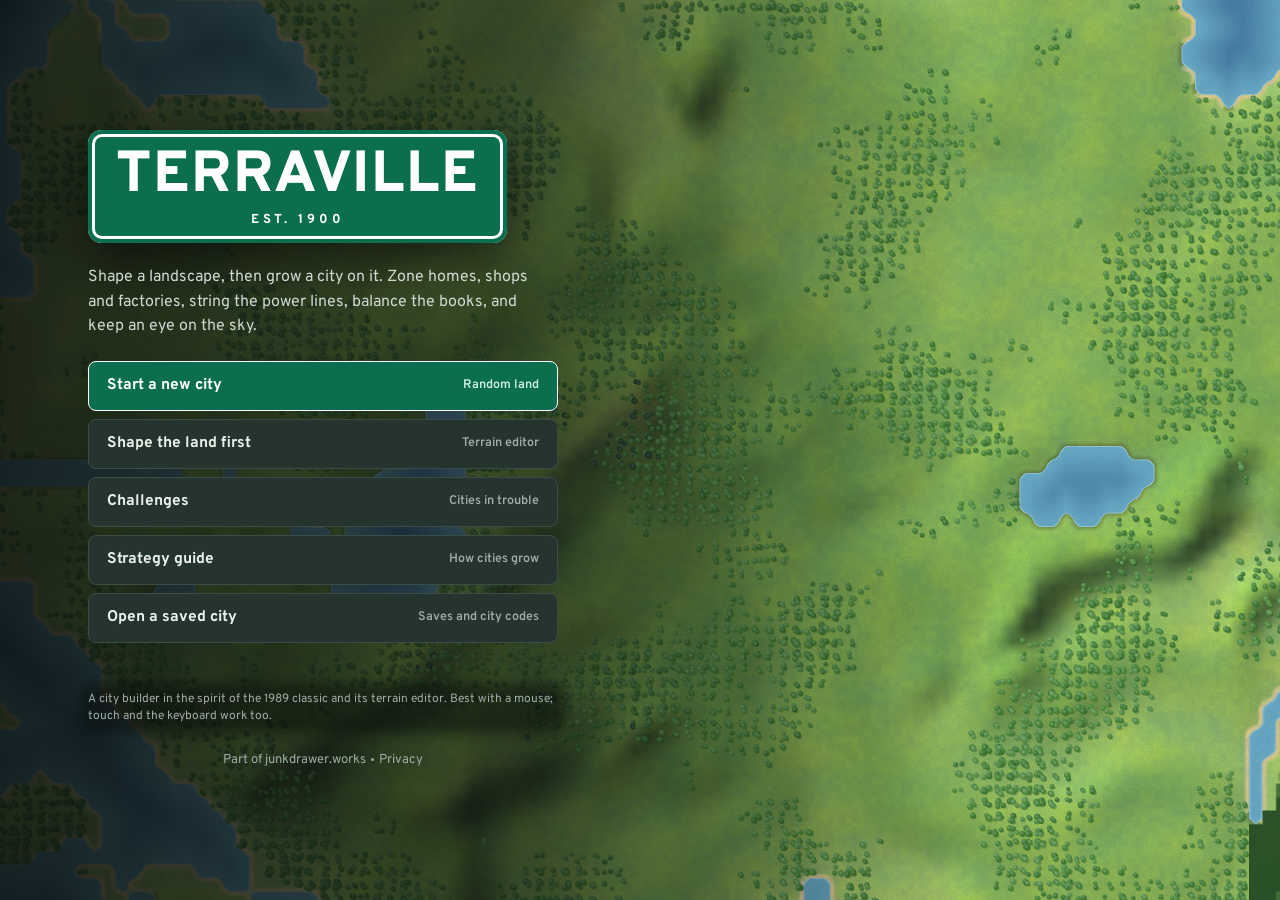
==== commit 8d823ad3: "Keep the bottom panels clear of the screen's sides on a phone Android's back gesture starts at the s" ====
--- a/index.html
+++ b/index.html
@@ -6,7 +6,7 @@
 <meta name="theme-color" content="#0e1412">
 <title>Terraville</title>
 <meta name="description" content="Shape a landscape, then grow a city on it: a city builder in the spirit of the 1989 classic, with a terrain editor, challenges and disasters.">
-<style>@font-face{font-family:Overpass;font-style:normal;font-weight:400 800;font-display:swap;src:url([data-uri]) format("woff2");unicode-range:U+0000-00FF,U+0131,U+0152-0153,U+02BB-02BC,U+02C6,U+02DA,U+02DC,U+0304,U+0308,U+0329,U+2000-206F,U+20AC,U+2122,U+2191,U+2193,U+2212,U+2215,U+FEFF,U+FFFD}@font-face{font-family:Overpass Mono;font-style:normal;font-weight:400 600;font-display:swap;src:url([data-uri]) format("woff2");unicode-range:U+0000-00FF,U+0131,U+0152-0153,U+02BB-02BC,U+02C6,U+02DA,U+02DC,U+0304,U+0308,U+0329,U+2000-206F,U+20AC,U+2122,U+2191,U+2193,U+2212,U+2215,U+FEFF,U+FFFD}:root{color-scheme:dark;--bg: #0e1412;--panel: rgba(20, 28, 25, .93);--panel-solid: #151e1b;--panel-2: #1d2925;--panel-3: #26342f;--line: #2e3c37;--line-2: #3b4b45;--text: #eaf0ea;--muted: #9dada5;--faint: #86978f;--sign: #0b6e4f;--sign-hi: #10845f;--sign-ink: #ffffff;--caution: #f2c14e;--res: #199e70;--com: #3987e5;--ind: #c98500;--good: #0ca30c;--good-ink: #58d06a;--warn: #fab219;--serious: #ec835a;--critical: #d03b3b;--critical-ink: #ff8a80;--r: 10px;--shadow: 0 10px 30px rgba(0, 0, 0, .45), 0 1px 0 rgba(255, 255, 255, .04) inset;--font: "Overpass", system-ui, -apple-system, "Segoe UI", Roboto, sans-serif;--mono: "Overpass Mono", ui-monospace, "SF Mono", Menlo, Consolas, monospace;--top: env(safe-area-inset-top, 0px);--bottom: env(safe-area-inset-bottom, 0px);--left: env(safe-area-inset-left, 0px);--right: env(safe-area-inset-right, 0px);--bar-bottom: calc(var(--top) + 68px)}*{box-sizing:border-box}html,body{height:100%;overscroll-behavior:none}body{margin:0;background:var(--bg);color:var(--text);font:14px/1.4 var(--font);overflow:hidden;-webkit-font-smoothing:antialiased;touch-action:none;user-select:none;-webkit-user-select:none}button,input,select{font:inherit;color:inherit}button{cursor:pointer}:focus-visible{outline:2px solid var(--caution);outline-offset:2px}[hidden]{display:none!important}.sr-only{position:absolute;width:1px;height:1px;margin:-1px;padding:0;overflow:hidden;clip-path:inset(50%);white-space:nowrap;border:0}.num{font-family:var(--mono);font-variant-numeric:tabular-nums}noscript{display:block;padding:32px 16px;text-align:center;font-size:16px}#app{position:fixed;inset:0}#map{position:absolute;inset:0;width:100%;height:100%;display:block;cursor:crosshair}#map:focus{outline:none}#map.grab{cursor:grab}#map.grabbing{cursor:grabbing}.panel{background:var(--panel);border:1px solid var(--line);border-radius:var(--r);box-shadow:var(--shadow);backdrop-filter:blur(8px);-webkit-backdrop-filter:blur(8px)}#topbar{position:absolute;top:calc(var(--top) + 10px);left:calc(var(--left) + 10px);right:calc(var(--right) + 10px);display:flex;align-items:stretch;gap:8px;pointer-events:none;flex-wrap:wrap}#topbar>*{pointer-events:auto}.sign{display:flex;flex-direction:column;justify-content:center;padding:5px 14px 4px;background:var(--sign);color:var(--sign-ink);border-radius:8px;box-shadow:inset 0 0 0 2px var(--sign),inset 0 0 0 3.5px #ffffffeb,var(--shadow);min-width:0;max-width:280px;border:none;text-align:left}.sign b{font-weight:800;font-size:17px;letter-spacing:.02em;line-height:1.1;white-space:nowrap;overflow:hidden;text-overflow:ellipsis}.sign small{font-size:10.5px;font-weight:700;letter-spacing:.12em;text-transform:uppercase;opacity:.92;white-space:nowrap}button.sign:hover{background:var(--sign-hi);box-shadow:inset 0 0 0 2px var(--sign-hi),inset 0 0 0 3.5px #fff,var(--shadow)}.sign.glow{animation:signGlow 1.2s ease-out}@keyframes signGlow{0%,25%{background:var(--sign-hi);box-shadow:inset 0 0 0 2px var(--sign-hi),inset 0 0 0 3.5px #fff,0 0 0 4px #f2c14ed9,0 0 26px 6px #f2c14e73,var(--shadow)}to{box-shadow:inset 0 0 0 2px var(--sign),inset 0 0 0 3.5px #ffffffeb,0 0 #f2c14e00,var(--shadow)}}.stat-strip{display:flex;align-items:stretch;padding:0 4px;min-width:0}.stat{display:flex;flex-direction:column;justify-content:center;padding:4px 12px;border-right:1px solid var(--line);min-width:0}.stat:last-child{border-right:none}.stat .label{font-size:10px;font-weight:700;letter-spacing:.1em;text-transform:uppercase;color:var(--faint)}.stat .value{font-family:var(--mono);font-variant-numeric:tabular-nums;font-size:15px;font-weight:600;white-space:nowrap}.stat .delta{font-family:var(--mono);font-size:11px;color:var(--muted)}.stat .delta.up{color:var(--good-ink)}.stat .delta.down,.funds-low .value{color:var(--critical-ink)}.stat.paused .label{color:var(--caution)}.stat.paused .value{color:var(--muted)}.rci{display:grid;grid-template-columns:repeat(3,12px);column-gap:5px;align-items:center;padding:4px 12px;border-right:1px solid var(--line)}.rci .bar{position:relative;height:34px;background:linear-gradient(var(--line-2),var(--line-2)) center / 100% 1px no-repeat}.rci .fill{position:absolute;left:1px;right:1px;border-radius:2px}.rci .fill.r{background:var(--res)}.rci .fill.c{background:var(--com)}.rci .fill.i{background:var(--ind)}.rci .lab{font-size:9.5px;font-weight:800;text-align:center;color:var(--muted);margin-top:1px}button.rci{background:transparent;border:none;border-right:1px solid var(--line);border-radius:0;color:inherit;font:inherit;cursor:pointer}button.rci:hover,button.rci[aria-expanded=true]{background:var(--panel-3)}button.rci:hover .lab,button.rci[aria-expanded=true] .lab{color:var(--text)}.speed{display:flex;align-items:center;gap:2px;padding:4px}.speed button,.iconbtn{width:34px;height:34px;display:grid;place-items:center;border:1px solid transparent;background:transparent;border-radius:7px;color:var(--muted)}.speed button:hover,.iconbtn:hover{background:var(--panel-3);color:var(--text)}.speed button[aria-pressed=true]{background:var(--panel-3);color:var(--text);border-color:var(--line-2)}.speed button.paused[aria-pressed=true]{background:#f2c14e29;color:var(--caution);border-color:#f2c14e80}.speed button.start-here{border-color:var(--caution);color:var(--text)}.menu{display:flex;align-items:center;gap:2px;padding:4px;margin-left:auto}.menu button{height:34px;padding:0 11px;border-radius:7px;border:1px solid transparent;background:transparent;color:var(--muted);font-weight:600;display:flex;align-items:center;gap:6px;white-space:nowrap}.menu button:hover{background:var(--panel-3);color:var(--text)}.menu button[aria-expanded=true]{background:var(--panel-3);color:var(--text);border-color:var(--line-2)}.menu svg,.speed svg,.iconbtn svg{width:18px;height:18px}.menu-sep{width:1px;align-self:stretch;margin:6px 2px;background:var(--line)}#driveBtn{color:var(--muted)}#driveBtn[data-s=busy] svg{animation:pausePulse 1.2s ease-in-out infinite}#driveBtn[data-s=signin],#driveBtn[data-s=waiting]{color:var(--caution)}#driveBtn[data-s=error]{color:var(--critical-ink)}#driveBtn .label:empty{display:none}.title-drive{font-size:13px;color:var(--muted);display:flex;flex-wrap:wrap;gap:4px;align-items:baseline;min-height:18px}.linkbtn{background:none;border:none;padding:0;color:var(--text);text-decoration:underline;text-underline-offset:3px;font-weight:600}.linkbtn:hover{color:var(--caution)}.menu button:disabled{opacity:.35;cursor:default}.menu .primary{background:var(--sign);color:#fff}.menu .primary:hover{background:var(--sign-hi);color:#fff}#toolbox{position:absolute;left:calc(var(--left) + 10px);top:max(calc(var(--top) + 74px),calc(var(--bar-bottom) + 3px));bottom:calc(var(--bottom) + 64px);width:104px;padding:8px;display:flex;flex-direction:column;gap:6px;overflow-y:auto;scrollbar-width:thin}.toolgroup{display:grid;grid-template-columns:1fr 1fr;gap:4px}.toolgroup+.toolgroup{padding-top:6px;border-top:1px solid var(--line)}.tool{position:relative;aspect-ratio:1;border-radius:8px;border:1px solid var(--line);background:var(--panel-2);display:grid;place-items:center;padding:0;color:var(--text)}.tool:hover{border-color:var(--line-2);background:var(--panel-3)}.tool[aria-pressed=true]{background:var(--sign);border-color:#fff;box-shadow:0 0 0 1px var(--sign)}.tool svg{width:24px;height:24px}.tool canvas{width:32px;height:32px;image-rendering:auto}.tool .zone-badge{width:26px;height:26px;border-radius:6px;display:grid;place-items:center;font-weight:800;font-size:15px;color:#fff}.tool .key{position:absolute;right:3px;bottom:1px;font:700 10px/1 var(--mono);color:var(--faint)}.tool:hover .key{color:var(--muted)}.tool .gift{position:absolute;top:3px;left:3px;padding:0 3px;border-radius:4px;background:var(--caution);color:#1d2925;font-size:9px;font-weight:800;letter-spacing:.06em;line-height:13px;text-transform:uppercase;pointer-events:none}.tool[hidden]{display:none}.tool[aria-pressed=true] .key{color:#fffc}@media(hover:none)and (pointer:coarse){.tool .key{display:none}}.tool.cant{opacity:.45}.brushbox{display:flex;flex-direction:column;gap:8px;padding-top:8px;border-top:1px solid var(--line)}.brushbox label{font-size:11px;font-weight:700;color:var(--muted);letter-spacing:.06em;text-transform:uppercase;display:flex;flex-direction:column;gap:4px}input[type=range]{width:100%;accent-color:var(--sign-hi);margin:0;touch-action:pan-y}#tooltip{position:absolute;z-index:40;max-width:260px;padding:9px 11px;pointer-events:none;font-size:13px}#tooltip b{display:block;font-size:14px}#tooltip .cost{font-family:var(--mono);color:var(--caution);font-size:12px}#tooltip p{margin:3px 0 0;color:var(--muted)}#cursorTip{position:absolute;z-index:35;padding:4px 8px;border-radius:6px;background:#0a0e0ce6;border:1px solid var(--line-2);font:600 12px/1.3 var(--font);pointer-events:none;width:max-content;max-width:calc(100vw - 16px)}#cursorTip .num{color:var(--caution)}#cursorTip.bad{border-color:var(--critical);color:var(--critical-ink)}#placeCard{position:absolute;z-index:36;display:flex;align-items:center;gap:10px;padding:5px 5px 5px 12px;font:600 13px/1.3 var(--font);width:max-content;max-width:calc(100vw - 16px)}#placeCard .num{color:var(--caution)}#placeCard.bad{border-color:var(--critical);color:var(--critical-ink);padding:8px 12px}#minimapCard{position:absolute;right:calc(var(--right) + 10px);bottom:calc(var(--bottom) + 10px);width:230px;padding:8px;display:flex;flex-direction:column;gap:6px}#minimap{width:100%;height:170px;display:block;border-radius:6px;cursor:pointer;background:var(--bg)}.mm-row{display:flex;gap:4px;align-items:center}.mm-row select{flex:1;min-width:0;height:30px;background:var(--panel-2);border:1px solid var(--line);border-radius:7px;padding:0 8px}.mm-row .iconbtn{width:30px;height:30px;border:1px solid var(--line);background:var(--panel-2)}.mm-toggle{flex:none;width:44px;height:44px;display:grid;place-items:center;padding:0;border-radius:7px;border:1px solid var(--line);background:var(--panel-2);color:var(--muted)}.mm-toggle svg{width:20px;height:20px}.mm-toggle:hover{color:var(--text);border-color:var(--line-2)}.mm-toggle[aria-pressed=true]{background:var(--panel-3);color:var(--text);border-color:var(--line-2)}#minimapCard.mm-folded #minimap,#minimapCard.mm-folded #zoomFit{display:none}.mm-phone #legend.slope{display:grid;grid-template-columns:1fr 1fr;gap:4px 6px}.mm-phone #legend.slope>span{flex-wrap:wrap;row-gap:0;margin-right:0!important}.mm-phone #legend.slope .num{flex-basis:100%;padding-left:14px;white-space:nowrap}#legend.elevation{gap:4px 8px}#legend.elevation>span{display:inline-flex;align-items:center;gap:4px;white-space:nowrap}#legend.elevation i{width:10px;height:10px;border-radius:3px;display:inline-block}#zoomFit{position:absolute;top:12px;right:12px;width:28px;height:28px;border:1px solid var(--line-2);background:#0e1412c7}#zoomFit:hover{background:var(--panel-3)}#zoomFit svg{width:16px;height:16px}.legend{display:flex;align-items:center;gap:6px;font-size:11px;color:var(--muted)}.legend .ramp{flex:1;height:8px;border-radius:4px}.legend.rows{flex-direction:column;align-items:stretch;gap:4px}.legend .leg-row{display:flex;align-items:center;gap:6px}.legend .leg-name{flex:none;width:62px;color:var(--text)}#ticker{position:absolute;left:calc(var(--left) + 124px);right:calc(var(--right) + 252px);bottom:calc(var(--bottom) + 10px);min-height:44px;padding:6px 8px 6px 12px;display:flex;align-items:center;gap:10px}#ticker .msg{flex:1;min-width:0;display:flex;align-items:center;gap:10px;cursor:pointer}#ticker .msg-text{display:-webkit-box;-webkit-box-orient:vertical;-webkit-line-clamp:2;line-clamp:2;overflow:hidden;line-height:1.35;overflow-wrap:anywhere}#ticker .when{font:11px var(--mono);color:var(--faint);white-space:nowrap}.kind-dot{width:10px;height:10px;flex:none;border-radius:50%;background:var(--muted)}.kind-good .kind-dot{background:var(--good)}.kind-warn .kind-dot{background:var(--warn);border-radius:2px;transform:rotate(45deg) scale(.9)}.kind-alert .kind-dot{background:var(--critical);border-radius:2px}.kind-alert .msg-text{color:#ffd2cc;font-weight:600}#ticker button{height:30px;padding:0 10px;border-radius:7px;border:1px solid var(--line);background:var(--panel-2);color:var(--muted);font-weight:600;white-space:nowrap}#ticker button:hover{color:var(--text);border-color:var(--line-2)}#ticker.flash{animation:flash .9s ease-out}@keyframes flash{0%{box-shadow:0 0 0 2px var(--critical),var(--shadow)}to{box-shadow:var(--shadow)}}#log{position:absolute;left:calc(var(--left) + 124px);bottom:calc(var(--bottom) + 18px + var(--ticker-h, 44px));width:min(520px,calc(100vw - 150px));max-height:46vh;overflow-y:auto;padding:6px;z-index:20}#log .row{display:flex;align-items:center;gap:10px;padding:7px 8px;border-radius:7px;width:100%;border:none;background:transparent;text-align:left}#log .row:hover{background:var(--panel-3)}#log .row .msg-text{flex:1}#inspect{position:absolute;right:calc(var(--right) + 252px);bottom:calc(var(--bottom) + 20px + var(--ticker-h, 44px));width:250px;max-height:calc(100% - var(--top) - var(--bottom) - 94px - var(--ticker-h, 44px));overflow-y:auto;padding:12px 14px;z-index:15}#inspect h3{margin:0 0 8px;font-size:15px;font-weight:800;padding-right:24px}#inspect dl{margin:0;display:grid;grid-template-columns:auto 1fr;gap:3px 12px;font-size:13px}#inspect dt{color:var(--muted)}#inspect dd{margin:0;text-align:right;font-family:var(--mono);font-variant-numeric:tabular-nums}#inspect dd.text{font-family:var(--font)}#inspect dd.long{grid-column:1 / -1;text-align:left;margin:-2px 0 3px;line-height:1.35}#inspect .does{margin:-2px 0 10px;font-size:13px;line-height:1.4}#inspect .why{margin-top:8px;line-height:1.4}#inspect .close{position:absolute;top:8px;right:8px;width:26px;height:26px}#inspect .close:after,#guide .close:after,#goal .goal-close:after{content:"";position:absolute;inset:-7px}#inspect .upgrade{display:flex;flex-direction:column;gap:8px;margin-top:10px;padding-top:10px;border-top:1px solid var(--line)}#inspect .upgrade .btn{align-self:flex-start}#inspect .clear{margin-top:10px;padding-top:10px;border-top:1px solid var(--line)}#inspect.news{width:300px}#inspect .news-h{margin:10px 0 4px;font-size:11px;font-weight:800;letter-spacing:.1em;text-transform:uppercase;color:var(--faint)}#inspect .news-costs{list-style:none;margin:0;padding:0;display:grid;gap:2px;font-size:13px}#inspect .news-costs li{display:flex;justify-content:space-between;gap:12px}#inspect .news-p{margin:8px 0 0;font-size:13px;line-height:1.4}#inspect .news-btns{display:flex;flex-wrap:wrap;gap:8px;margin-top:12px}#inspect .masthead{display:flex;flex-wrap:wrap;justify-content:space-between;align-items:baseline;gap:2px 10px;margin:0 30px 8px 0;padding-bottom:6px;border-bottom:2px solid var(--line-2)}#inspect .paper-name{font-size:11px;font-weight:800;letter-spacing:.12em;text-transform:uppercase;color:var(--muted);min-width:0;overflow-wrap:anywhere}#inspect .paper-date{font:600 11px var(--mono);color:var(--faint);white-space:nowrap}#inspect.paper h3{font-size:18px;line-height:1.25;padding-right:0}#inspect .also{margin-top:0;color:var(--muted)}#inspect .paper-facts{margin-top:10px;padding-top:8px;border-top:1px solid var(--line)}#inspect .paper-facts dd{font-family:var(--font)}#inspect .closing{color:var(--muted)}#inspect .who{margin:10px 0 0;padding-top:9px;border-top:1px solid var(--line);font-size:13px;line-height:1.4}#inspect #inWho{margin-top:8px}#inspect #inWho[aria-pressed=true]{border-color:var(--caution);background:#f2c14e1f;color:var(--text)}#inspect .who-key{display:flex;flex-wrap:wrap;align-items:center;gap:4px 6px;margin:7px 0 0;font-size:12px}#inspect .who-key[hidden]{display:none}#inspect .who-key .swatch{width:10px;height:10px;border-radius:3px;flex:none;margin-left:4px}#inspect .who-key .swatch:first-child{margin-left:0}#editorPanel{position:absolute;right:calc(var(--right) + 10px);top:max(calc(var(--top) + 74px),calc(var(--bar-bottom) + 3px));width:250px;max-height:calc(100% - var(--top) - var(--bottom) - 330px);overflow-y:auto;padding:12px 14px 14px;display:flex;flex-direction:column;gap:12px}#editorPanel h2{margin:0;font-size:12px;font-weight:800;letter-spacing:.12em;text-transform:uppercase;color:var(--muted)}#editorPanel .ed-head{display:flex;align-items:center;justify-content:space-between;width:calc(100% + 28px);min-height:44px;margin:-12px -14px;padding:0 14px;border:none;background:none;font:inherit;letter-spacing:inherit;text-transform:inherit;color:inherit;text-align:left}#editorPanel.collapsed>:not(h2){display:none}@media(min-width:821px)and (min-height:500.02px){[data-mode=editor]:has(#minimapCard.show) #editorPanel{max-height:calc(100% - var(--top) - var(--bottom) - 364px)}}#edLand>span{display:block}#edLand .num{color:var(--text);font-weight:700}.field{display:flex;flex-direction:column;gap:5px}.field>span{display:flex;justify-content:space-between;font-size:12.5px;color:var(--muted);font-weight:600}.field>span .num{color:var(--text);font-size:12px}.seg{display:grid;grid-template-columns:repeat(auto-fit,minmax(70px,1fr));gap:4px}.seg button{padding:6px 3px;font-size:11.5px;font-weight:700;border-radius:7px;border:1px solid var(--line);background:var(--panel-2);color:var(--muted)}.seg button[aria-pressed=true]{background:var(--sign);color:#fff;border-color:#fff}.seedrow{display:flex;gap:4px}.seedrow input{flex:1;min-width:0;height:34px;padding:0 10px;border-radius:7px;border:1px solid var(--line);background:var(--panel-2);font-family:var(--mono);font-size:13px;user-select:text;-webkit-user-select:text}.seedrow .iconbtn{border:1px solid var(--line);background:var(--panel-2)}.btn{height:38px;padding:0 16px;border-radius:8px;border:1px solid var(--line-2);background:var(--panel-3);color:var(--text);font-weight:700;display:inline-flex;align-items:center;justify-content:center;gap:8px;white-space:nowrap}.btn:hover{border-color:var(--muted)}.btn.primary{background:var(--sign);border-color:#fff;color:#fff;box-shadow:inset 0 0 0 1px var(--sign)}.btn.primary:hover{background:var(--sign-hi)}.btn.danger{background:transparent;border-color:var(--critical);color:var(--critical-ink)}.btn.small{height:30px;padding:0 10px;font-size:12.5px}.btn:disabled{opacity:.45;cursor:not-allowed}.btn:has(>input[type=file]:focus-visible){outline:2px solid var(--caution);outline-offset:2px}@supports not selector(:has(*)){label.btn:focus-within{outline:2px solid var(--caution);outline-offset:2px}}#modalRoot{position:absolute;inset:0;z-index:80;display:grid;place-items:center;padding:16px;background:#060a088c}.modal{width:min(680px,100%);max-height:calc(100% - var(--top) - var(--bottom) - 16px);display:flex;flex-direction:column;background:var(--panel-solid);border:1px solid var(--line-2);border-radius:14px;box-shadow:0 30px 80px #0009;overflow:hidden}.modal:focus{outline:none}.modal header{display:flex;align-items:center;gap:12px;padding:14px 16px 12px;border-bottom:1px solid var(--line)}.modal header h2{margin:0;font-size:18px;font-weight:800;flex:1;text-wrap:balance}.modal header .sub{color:var(--muted);font-size:13px}.modal .body{padding:16px;overflow-y:auto;display:flex;flex-direction:column;gap:16px}.modal footer{display:flex;gap:8px;justify-content:flex-end;padding:12px 16px;border-top:1px solid var(--line);flex-wrap:wrap}.modal a{color:var(--text);text-decoration:underline;text-underline-offset:3px;font-weight:600}.modal a:hover,.modal a:focus-visible{color:var(--caution)}.modal h3{margin:0 0 8px;font-size:12px;font-weight:800;letter-spacing:.1em;text-transform:uppercase;color:var(--muted)}.cols{display:grid;grid-template-columns:1fr 1fr;gap:16px}table.ledger{width:100%;border-collapse:collapse;font-size:13.5px}table.ledger td,table.ledger th{padding:6px 4px;border-bottom:1px solid var(--line)}table.ledger th{text-align:left;font-weight:600;color:var(--muted);font-size:12px}table.ledger td.num,table.ledger th.num{text-align:right}table.ledger tr.total td{font-weight:800;border-bottom:none;border-top:2px solid var(--line-2)}.pos{color:var(--good-ink)}.neg{color:var(--critical-ink)}.bars{display:flex;flex-direction:column;gap:8px}.barrow{display:grid;grid-template-columns:120px 1fr 58px 8px;align-items:center;gap:10px;font-size:13px}.barrow .track{height:10px;background:var(--panel-3);border-radius:5px;overflow:hidden}.barrow .track i{display:block;height:100%;border-radius:5px}.barrow .v{text-align:right;font-family:var(--mono);color:var(--muted)}button.barrow.worry{width:100%;margin:-4px -6px;padding:4px 6px;box-sizing:content-box;border:none;border-radius:6px;background:none;color:inherit;text-align:left}button.barrow.worry:hover{background:var(--panel-3)}.big{font:800 44px/1 var(--font);letter-spacing:-.02em;font-variant-numeric:tabular-nums}.kv{display:grid;grid-template-columns:1fr auto;gap:6px 16px;font-size:13.5px}.kv dt{color:var(--muted)}.kv dd{margin:0;text-align:right;font-family:var(--mono);font-variant-numeric:tabular-nums}.kv dd .kv-words{font-family:var(--font);color:var(--muted)}.modal h3.touch-h{margin-top:18px}.modal h3.touch-h:first-child{margin-top:0}.kv.touch-help{grid-template-columns:auto 1fr;gap:6px 14px;font-size:13px;margin:0 0 16px}.kv.touch-help dt{color:var(--text);font-weight:700}.kv.touch-help dd{text-align:left;font-family:inherit;color:var(--muted)}.chartgrid{display:grid;grid-template-columns:1fr 1fr;gap:16px}.chart{position:relative}.chart h4{margin:0 0 4px;font-size:13px;font-weight:700}.chart canvas{width:100%;height:160px;display:block}.chart .legendrow{display:flex;gap:12px;flex-wrap:wrap;font-size:11.5px;color:var(--muted);margin-bottom:4px}.chart .legendrow i{display:inline-block;width:10px;height:3px;border-radius:2px;vertical-align:middle;margin-right:5px}.charttip{position:absolute;pointer-events:none;background:#080c0af2;border:1px solid var(--line-2);border-radius:7px;padding:6px 8px;font-size:12px;white-space:nowrap;z-index:2}.charttip .num{display:block}.slots{display:flex;flex-direction:column;gap:6px}.slot{display:grid;grid-template-columns:1fr auto;gap:4px 12px;align-items:center;padding:10px 12px;border:1px solid var(--line);border-radius:9px;background:var(--panel-2)}.slot .meta{color:var(--muted);font-size:12.5px}.slot .won{display:inline-flex;align-items:center;gap:3px;color:var(--good-ink);font-size:12.5px;font-weight:700;white-space:nowrap}.slot .won svg{width:13px;height:13px;flex:none}.slot .actions{display:flex;gap:6px;grid-row:span 2}.slot .shape{grid-column:1 / -1;justify-self:start;padding:2px 0;font-size:12.5px}textarea.code{width:100%;min-height:90px;resize:vertical;border-radius:8px;border:1px solid var(--line);background:var(--bg);padding:8px 10px;font:12px/1.4 var(--mono);color:var(--muted);user-select:text;-webkit-user-select:text}.switch{display:flex;align-items:center;justify-content:space-between;gap:12px;padding:8px 0;border-bottom:1px solid var(--line)}.switch:last-child{border-bottom:none}.switch small{display:block;color:var(--muted);font-size:12px}.switch input{width:20px;height:20px;accent-color:var(--sign-hi);flex:none}label.check{display:inline-flex;align-items:center;gap:8px;min-height:32px;font-size:13px;color:var(--muted);cursor:pointer}label.check input{width:18px;height:18px;margin:0;accent-color:var(--sign-hi);flex:none}.keys{display:grid;grid-template-columns:fit-content(50%) 1fr;gap:5px 14px;font-size:13px;margin:0}.keys kbd{white-space:nowrap}.keys dd{margin:0}kbd{font:600 11.5px var(--mono);padding:1px 6px;border:1px solid var(--line-2);border-bottom-width:2px;border-radius:5px;background:var(--panel-2)}.found-land{margin:0;display:flex;gap:14px;align-items:center}.found-land canvas{width:min(240px,40%);height:auto;flex:none;border-radius:8px;border:1px solid var(--line-2);image-rendering:pixelated}.found-land figcaption{color:var(--muted);font-size:13px}.found-land figcaption b{display:block;color:var(--text);font-size:14px;margin-bottom:4px}.choice{display:grid;grid-template-columns:repeat(4,1fr);gap:8px}.choice button{text-align:left;padding:10px 12px;border-radius:9px;border:1px solid var(--line);background:var(--panel-2)}.choice button{display:flex;flex-direction:column;justify-content:flex-start}.choice button b{display:block}.choice button>span{color:var(--muted);font-size:12.5px;font-family:var(--mono)}.choice button small{display:block;margin-top:4px;color:var(--muted);font-size:12px;line-height:1.35}.choice button[aria-checked=true]{border-color:#fff;background:var(--sign)}.choice button[aria-checked=true]>span,.choice button[aria-checked=true] small{color:#d9f2e6}.textin{height:40px;width:100%;padding:0 12px;border-radius:8px;border:1px solid var(--line-2);background:var(--bg);font-size:16px;font-weight:700;user-select:text;-webkit-user-select:text}.note{color:var(--muted);font-size:13px;margin:0}.note .num{font-family:var(--font);font-variant-numeric:tabular-nums}.disaster-grid{display:grid;grid-template-columns:repeat(3,1fr);gap:8px}#guide .guide-head{display:flex;align-items:center;gap:8px;margin:0 0 8px;padding:0;border:none;background:none;font-size:12px;font-weight:800;letter-spacing:.1em;text-transform:uppercase;color:var(--muted)}#guide .guide-count{display:block;margin-top:2px;color:var(--caution);font-size:12px}#guide .guide-next{display:flex;align-items:center;gap:10px;width:100%;min-height:40px;padding:8px 12px;border:none;background:none;text-align:left;font-size:13px}#guide .guide-next-text{flex:1;min-width:0;overflow:hidden;text-overflow:ellipsis;white-space:nowrap}#guide .guide-next-text b{color:var(--caution);font-weight:800}#guide .guide-next .num{color:var(--muted);font-size:12px;white-space:nowrap}.chev{display:inline-block;width:7px;height:7px;border-right:2px solid currentColor;border-bottom:2px solid currentColor;transform:translateY(-2px) rotate(45deg);flex:none;color:var(--muted)}.chev.up{transform:translateY(2px) rotate(-135deg)}.chev.right{transform:translate(-2px) rotate(-45deg)}#goal{padding:11px 13px;display:flex;flex-direction:column;gap:7px}#goal.folded{padding:0}#goal .goal-top{display:flex;align-items:center;gap:6px}#goal .goal-head{display:flex;flex:1;min-width:0;align-items:baseline;justify-content:space-between;gap:8px;margin:0;padding:0;border:none;background:none;text-align:left}#goal button.goal-head{align-items:center;min-height:26px}#goal.folded button.goal-head{min-height:40px;padding:8px 12px}#goal .goal-close{position:relative;width:26px;height:26px;flex:none;margin:-4px -6px -4px 0}#goal.folded .goal-close{margin:0 6px 0 0}#goal .goal-name{flex:1;min-width:0;font-size:13px;letter-spacing:.08em;text-transform:uppercase;color:var(--muted)}#goal .goal-time{font-size:12px;color:var(--text);white-space:nowrap}#goal .goal-time.lost{color:var(--critical-ink)}.goal-rows{margin:0;padding:0;list-style:none;display:flex;flex-direction:column;gap:3px;font-size:13px}.goal-row{display:grid;grid-template-columns:minmax(0,1fr) 16px;gap:8px;align-items:baseline}.goal-row .fig{white-space:nowrap;font-variant-numeric:tabular-nums}.goal-row .mark{justify-self:center;color:var(--muted);font-weight:800;line-height:1}.goal-row.met .mark{color:var(--good-ink)}.goal-row .mark svg{width:14px;height:14px;display:block;transform:translateY(2px)}.modal .goal-rows{font-size:14px}.modal .goal-row{grid-template-columns:minmax(0,1fr)}.modal .goal-row .mark{display:none}#goal .goal-note{margin:0;font-size:12px;color:var(--muted)}.modal .body.guide-scroll{padding:0}.guide{display:grid;grid-template-columns:190px minmax(0,1fr);align-items:start}.guide-nav{position:sticky;top:0;display:flex;flex-direction:column;gap:2px;padding:16px 10px 16px 14px}.guide-nav button{text-align:left;padding:7px 10px;border:none;border-radius:7px;background:transparent;color:var(--muted);font-size:13px;font-weight:600}.guide-nav button:hover{background:var(--panel-3);color:var(--text)}.guide-nav button[aria-current=true]{background:var(--panel-3);color:var(--text);box-shadow:inset 3px 0 0 var(--caution)}.guide-body{padding:18px 22px 40px;display:flex;flex-direction:column;gap:30px;min-width:0;border-left:1px solid var(--line)}.guide-body section{display:flex;flex-direction:column;gap:12px;scroll-margin-top:12px}.modal .guide-body h3{margin:0;font-size:19px;font-weight:800;letter-spacing:0;text-transform:none;color:var(--text);text-wrap:balance}.guide-body p,.guide-body li{font-size:14.5px;line-height:1.6;max-width:68ch}.guide-body p{margin:0}.guide-body ul,.guide-body ol{margin:0;padding-left:20px;display:flex;flex-direction:column;gap:6px}.guide-body ol.steps{counter-reset:step;list-style:none;padding-left:0;gap:10px}.guide-body ol.steps li{counter-increment:step;position:relative;padding-left:36px}.guide-body ol.steps li:before{content:counter(step);position:absolute;left:0;top:0;width:24px;height:24px;border-radius:6px;display:grid;place-items:center;background:var(--sign);color:#fff;font:800 13px/1 var(--font);box-shadow:inset 0 0 0 1.5px #ffffffd9}.guide-body li b,.guide-body p b{color:var(--text)}.guide-body .tip{display:flex;gap:12px;align-items:flex-start;padding:10px 14px;border-radius:9px;background:#f2c14e14;border:1px solid rgba(242,193,78,.28);max-width:none}.guide-body .tip .caution{margin-top:5px;width:12px;height:12px}.guide-body .tablewrap{overflow-x:auto}.guide-body table.ledger td{vertical-align:top}.guide-body figure{margin:0}.guide-body .scene{display:flex;flex-direction:column;gap:8px}.guide-body .scene canvas{border-radius:8px;border:1px solid var(--line);height:auto}.guide-body figcaption{font-size:13px;color:var(--muted);max-width:68ch}.ladder{display:flex;flex-direction:column;gap:6px}.ladder-title{font-size:11px;font-weight:800;letter-spacing:.1em;text-transform:uppercase;color:var(--muted)}.ladder-row{display:grid;grid-template-columns:repeat(auto-fill,minmax(80px,1fr));gap:12px 8px}.ladder-row figure{display:flex;flex-direction:column;gap:5px;min-width:0}.ladder-row canvas{width:64px;height:64px;border-radius:6px;border:1px solid var(--line)}.ladder-row figcaption{display:flex;flex-direction:column;font-size:11px;line-height:1.35}.ladder-row figcaption b{color:var(--text);font-size:11.5px}.dropdown{position:absolute;z-index:45;min-width:220px;overflow-y:auto;padding:6px;display:flex;flex-direction:column;gap:2px}.dropdown button{text-align:left;padding:8px 10px;border-radius:7px;border:none;background:transparent;display:flex;align-items:center;gap:10px}.dropdown button:hover{background:var(--panel-3)}.dropdown button[aria-checked=true]{background:var(--panel-3);box-shadow:inset 3px 0 0 var(--caution)}.dropdown .swatch{width:14px;height:14px;border-radius:4px;flex:none}.dropdown hr{border:none;border-top:1px solid var(--line);margin:4px 2px}.dropdown [role=group]{display:flex;flex-direction:column;gap:2px}.dropdown .menu-caption{padding:4px 10px;font-size:11px;font-weight:800;letter-spacing:.1em;text-transform:uppercase;color:var(--faint)}.dropdown.demand-card{width:300px;max-width:calc(100vw - 16px);padding:8px 6px 10px;gap:6px}.demand-card ul{list-style:none;margin:0;padding:0 10px;display:flex;flex-direction:column;gap:6px;font-size:13px;line-height:1.35}.demand-card li{display:flex;gap:9px;align-items:baseline}.demand-card .swatch{position:relative;top:1px;width:10px;height:10px;border-radius:3px;flex:none}.demand-card .demand-tax{margin:2px 10px 0;padding-top:8px;border-top:1px solid var(--line);font-size:12.5px;line-height:1.4;color:var(--muted)}.dropdown.demand-card .linkbtn{align-self:flex-start;margin:0 10px;padding:4px 0;font-size:13px}#toast{position:absolute;left:50%;top:max(calc(var(--top) + 84px),calc(var(--bar-bottom) + 13px));transform:translate(-50%);z-index:90;display:flex;align-items:center;gap:10px;width:max-content;max-width:min(480px,calc(100vw - 32px));padding:10px 16px;font-weight:700;transition:opacity .25s}#toast.hide{opacity:0;pointer-events:none}#toast.at-bottom{top:auto;bottom:calc(var(--bottom) + 12px);pointer-events:none}#toast.warn{border-color:var(--caution)}#toast .caution{width:10px;height:10px}#pausedPill{position:absolute;left:50%;top:max(calc(var(--top) + 84px),calc(var(--bar-bottom) + 13px));transform:translate(-50%);z-index:20;display:flex;align-items:center;gap:8px;padding:7px 14px 7px 11px;border-color:#f2c14e80;color:var(--caution);white-space:nowrap}#pausedPill:hover{background:var(--panel-2)}#pausedPill svg{width:16px;height:16px;animation:pausePulse 1.6s ease-in-out infinite}#pausedPill b{font-weight:800;letter-spacing:.08em;text-transform:uppercase;font-size:12.5px}#pausedPill span{color:var(--muted);font-size:12.5px;font-weight:600}#pausedPill .by-touch{display:none}@media(hover:none){#pausedPill .by-key{display:none}#pausedPill .by-touch{display:inline}}@keyframes pausePulse{50%{opacity:.35}}#title{position:absolute;inset:0;z-index:70;display:grid;align-items:center;padding:calc(var(--top) + 24px) calc(var(--right) + 24px) calc(var(--bottom) + 24px) calc(var(--left) + 24px);background:linear-gradient(90deg,#080c0adb,#080c0a9e 42%,#080c0a0d 75%);overflow-y:auto}.title-inner{width:min(470px,100%);display:flex;flex-direction:column;gap:22px;margin-left:clamp(0px,5vw,80px)}.bigsign{align-self:flex-start;padding:18px 28px 16px;background:var(--sign);color:#fff;border-radius:14px;box-shadow:inset 0 0 0 4px var(--sign),inset 0 0 0 7px #fff,0 20px 50px #0000008c;text-align:center}.bigsign .name{font:800 clamp(38px,8vw,58px)/1 var(--font);letter-spacing:.03em}.bigsign .est{margin-top:8px;font:700 13px/1 var(--font);letter-spacing:.3em;text-transform:uppercase}.title-inner p.lede{margin:0;font-size:16px;line-height:1.55;color:#cfd9d2;max-width:44ch}.title-actions{display:flex;flex-direction:column;gap:8px}.title-actions .btn{height:auto;min-height:50px;justify-content:space-between;flex-wrap:wrap;row-gap:2px;font-size:15.5px;padding:8px 18px;text-align:left}.title-actions .btn>span{min-width:0;max-width:100%;overflow:hidden;text-overflow:ellipsis;white-space:nowrap}.title-actions .btn small{flex-shrink:0;margin-left:auto;font-weight:600;color:var(--muted);font-size:12.5px}.title-actions .btn.primary small{color:#cdeee0}.title-foot{font-size:12px;color:var(--muted)}@media(min-width:821px){.title-foot{align-self:flex-start;border-radius:6px;background:#080c0a80;box-shadow:0 0 12px 8px #080c0a80}}footer.jd-foot{display:block;margin:0;padding:4px 0 0;border:0;font-size:13px;line-height:1.5;color:var(--muted);text-align:center}.jd-foot span[aria-hidden=true],.sep{display:inline-block;width:3px;height:3px;margin:0 2px;border-radius:50%;background:currentColor;vertical-align:middle;font-size:0}.jd-foot a{color:inherit;font-weight:inherit;text-decoration:none;text-underline-offset:3px;border-radius:3px}.jd-foot a:hover,.jd-foot a:focus-visible{color:var(--text);text-decoration:underline}.caution{width:16px;height:16px;display:inline-block;background:var(--caution);transform:rotate(45deg);border-radius:2px;flex:none}@media(max-width:1480px){.menu .label:not(#driveLbl){display:none}.menu button{padding:0 9px}}@media(min-width:821px)and (max-width:1040px){.stat-strip{order:3;flex:1 1 100%;justify-content:space-between}.menu{margin-left:auto}#toolbox{top:max(calc(var(--top) + 130px),calc(var(--bar-bottom) + 6px))}#guide{top:max(calc(var(--top) + 130px),calc(var(--bar-bottom) + 6px))!important}#goal{top:calc(max(calc(var(--top) + 130px),calc(var(--bar-bottom) + 6px)) + var(--stack, 0px))!important}#inspect{max-height:calc(100% - var(--top) - var(--bottom) - 150px - var(--ticker-h, 44px))}#toast,#pausedPill{top:max(calc(var(--top) + 140px),calc(var(--bar-bottom) + 16px))}}@media(max-height:500px)and (orientation:landscape){#topbar{top:calc(var(--top) + 8px);gap:6px;flex-wrap:nowrap}.sign{flex:1 1 0;min-width:0;max-width:max-content;padding:4px 10px 3px}.sign b{font-size:14.5px}.sign small{overflow:hidden;text-overflow:ellipsis}.stat-strip{order:0;flex:0 0 auto;justify-content:flex-start;padding:0 2px}.stat{padding:3px 7px}.stat .label{font-size:10.5px;line-height:1.2;letter-spacing:.06em}.stat .value{font-size:12.5px}.stat .delta{font-size:10px}.rci{padding:3px 7px;grid-template-columns:repeat(3,9px);column-gap:4px}.rci .bar{height:30px}.rci .lab{font-size:10.5px;line-height:1.2}.speed{padding:3px 2px;gap:2px}.speed button{width:29px;height:44px}.speed svg{width:16px;height:16px}.menu{padding:3px;flex:0 0 auto}.menu button{justify-content:center;min-width:34px;padding:0 7px;height:44px}.menu-sep,.menu .hide-sm{display:none}#toolbox{top:max(calc(var(--top) + 66px),calc(var(--bar-bottom) + 5px));bottom:calc(var(--bottom) + 8px)}#guide{top:max(calc(var(--top) + 66px),calc(var(--bar-bottom) + 5px))!important;max-height:calc(100% - var(--top) - var(--bottom) - 68px);overflow-y:auto}#goal{top:calc(max(calc(var(--top) + 66px),calc(var(--bar-bottom) + 5px)) + var(--stack, 0px))!important;max-height:calc(100% - var(--top) - var(--bottom) - 68px - var(--stack, 0px));overflow-y:auto}#toast,#pausedPill{top:max(calc(var(--top) + 66px),calc(var(--bar-bottom) + 5px))}#pausedPill{left:calc((var(--left) + 114px + 100% - var(--right) - 280px) / 2)}#ticker{bottom:calc(var(--bottom) + 8px);right:calc(var(--right) + 222px)}#minimapCard{bottom:calc(var(--bottom) + 8px);width:200px;padding:6px;gap:5px}#minimap{height:96px}#log{bottom:calc(var(--bottom) + 16px + var(--ticker-h, 44px));max-height:calc(100% - var(--top) - 76px - var(--ticker-h, 44px))}#inspect{right:calc(var(--right) + 222px);bottom:calc(var(--bottom) + 16px + var(--ticker-h, 44px));max-height:calc(100% - var(--top) - var(--bottom) - 84px - var(--ticker-h, 44px))}#editorPanel{top:max(calc(var(--top) + 66px),calc(var(--bar-bottom) + 5px));max-height:calc(100% - var(--top) - var(--bottom) - 68px)}[data-mode=editor] #minimapCard:not(.show){display:none}[data-mode=editor] #minimapCard.show{right:calc(var(--right) + 270px)}.inspecting #pausedPill{display:none}#title{background:#080c0ac7;padding-top:calc(var(--top) + 12px);padding-bottom:calc(var(--bottom) + 12px)}.title-inner{width:min(880px,100%);margin:0 auto;display:grid;grid-template-columns:minmax(0,.9fr) minmax(0,1.1fr);grid-template-rows:auto auto auto 1fr;column-gap:24px;row-gap:12px;align-items:start}.title-inner>*{grid-column:1}.title-inner>.title-actions{grid-column:2;grid-row:1 / span 4;align-self:center;gap:6px}.bigsign{justify-self:start;padding:12px 20px 11px;border-radius:11px;box-shadow:inset 0 0 0 3px var(--sign),inset 0 0 0 5px #fff,0 14px 36px #0000008c}.bigsign .name{font-size:clamp(28px,5.4vw,40px)}.bigsign .est{margin-top:6px;font-size:10px}.title-inner p.lede{font-size:14px;line-height:1.5}.title-actions .btn{min-height:44px;padding:6px 16px}.title-foot{align-self:auto;background:none;box-shadow:none}footer.jd-foot{text-align:left}}@media(max-height:500px)and (orientation:landscape)and (pointer:coarse){#minimapCard .mm-row .iconbtn{display:none}}@media(max-height:500px)and (orientation:landscape)and (max-width:759px){.stat .delta,.rci .lab,#driveBtn,#ticker .when{display:none}.stat{padding:3px 4px}.stat .value{font-size:12px}.rci{padding:3px 5px}.speed{padding:3px 1px;gap:0}.speed button{width:27px}.menu{gap:0}#topbar [data-act=menu].attn{position:relative}#topbar [data-act=menu].attn:after{content:"";position:absolute;top:5px;right:4px;width:7px;height:7px;border-radius:50%;background:var(--caution)}}@media(max-width:820px)and (orientation:portrait),(max-width:820px)and (min-height:500.02px){#topbar{gap:6px;left:calc(var(--left) + 8px);right:calc(var(--right) + 8px);top:calc(var(--top) + 8px)}.sign{flex:1 1 0;min-width:0;max-width:max-content;padding:4px 10px 3px}.sign b{font-size:14.5px}.sign small{overflow:hidden;text-overflow:ellipsis}.stat-strip{order:3;flex:1 1 100%;justify-content:space-between;padding:0 2px}.stat{padding:3px 5px}.stat .label{font-size:10.5px;line-height:1.2;letter-spacing:.06em}.stat .value{font-size:12.5px}.stat .delta{font-size:10px}.rci{padding:3px 6px;grid-template-columns:repeat(3,9px);column-gap:4px}.rci .bar{height:30px}.rci .lab{font-size:10.5px;line-height:1.2}.speed{padding:3px 2px;gap:2px}.speed button{width:29px;height:44px}.speed svg{width:16px;height:16px}.menu .label,.menu .hide-sm{display:none}.menu{margin-left:auto;flex:0 0 auto;padding:3px}.menu button{justify-content:center;min-width:34px;padding:0 7px;height:44px}[data-mode=editor] .sign{flex:0 1 auto;max-width:52vw}.menu-sep{display:none}#guide,#goal{left:calc(var(--left) + 8px)!important;right:calc(var(--right) + 8px)!important;width:auto!important;top:calc(var(--bar-bottom) + 6px)!important;font-size:12.5px}#goal{top:calc(var(--bar-bottom) + 6px + var(--stack, 0px))!important}#toolbox{top:auto;left:calc(var(--left) + 8px);right:calc(var(--right) + 8px);bottom:calc(var(--bottom) + 8px);width:auto;height:64px;flex-direction:row;overflow-x:auto;overflow-y:hidden;padding:6px}.toolgroup{display:flex;gap:4px}.toolgroup+.toolgroup{padding-top:0;border-top:none;padding-left:6px;border-left:1px solid var(--line)}.tool{width:50px;height:50px;flex:none}.brushbox{flex-direction:row;min-width:220px;padding-top:0;border-top:none;padding-left:6px;border-left:1px solid var(--line)}#ticker{left:calc(var(--left) + 8px);right:calc(var(--right) + 8px);bottom:calc(var(--bottom) + 80px);min-height:38px;padding:5px 6px 5px 10px;gap:8px}#ticker .msg{gap:8px}#ticker .msg-text{font-size:13px}#ticker .when,#driveBtn{display:none}#topbar [data-act=menu].attn{position:relative}#topbar [data-act=menu].attn:after{content:"";position:absolute;top:5px;right:4px;width:7px;height:7px;border-radius:50%;background:var(--caution)}#pausedPill{display:none}#toast{top:calc(var(--bar-bottom) + 6px)}#minimapCard{display:none}#minimapCard.show{display:flex;right:calc(var(--right) + 8px);bottom:calc(var(--bottom) + 90px + var(--ticker-h, 38px));width:180px}#minimapCard.show #minimap{height:120px}#minimapCard.show.mm-phone{width:220px}#minimapCard .mm-row .iconbtn{display:none}#inspect,#inspect.news{right:calc(var(--right) + 8px);left:calc(var(--left) + 8px);width:auto;bottom:calc(var(--bottom) + 90px + var(--ticker-h, 38px));max-height:none;overflow-y:visible}#inspect.can-clear h3{padding-right:168px;min-height:28px}#inspect .clear{position:absolute;top:7px;right:42px;margin:0;padding:0;border:none}#inspect .clear .btn{height:30px;position:relative}#inspect .clear .btn:after{content:"";position:absolute;inset:-6px -2px}.inspecting #minimapCard.show{display:none}#editorPanel{right:calc(var(--right) + 8px);left:calc(var(--left) + 8px);top:auto;bottom:calc(var(--bottom) + 80px);width:auto;max-height:38vh}#log{left:calc(var(--left) + 8px);bottom:calc(var(--bottom) + 86px + var(--ticker-h, 38px));width:calc(100vw - 16px - var(--left) - var(--right))}.cols,.chartgrid,.guide{grid-template-columns:1fr}.guide-body{border-left:none}.guide-nav{flex-direction:row;overflow-x:auto;min-height:0;padding:8px 12px;border-right:none;border-bottom:1px solid var(--line);background:var(--panel-solid);z-index:1}.guide-nav button{white-space:nowrap;flex:none}.guide-body section{scroll-margin-top:64px}.guide-nav button[aria-current=true]{box-shadow:inset 0 -3px 0 var(--caution)}.guide-body{padding:14px 16px 32px}.choice,.disaster-grid{grid-template-columns:1fr 1fr}#title{background:#080c0ac7}.title-inner{margin-left:0}}@media(max-width:380px){.menu{gap:0}.sign{padding:4px 8px 3px}.sign small{letter-spacing:.08em}}@media(max-width:340px){.stat{padding:3px 4px}.stat .value{font-size:12px}.rci{padding:3px 5px}.speed{padding:3px 1px;gap:1px}.speed button{width:25px}}@media(pointer:coarse){.bars{gap:4px}.bars>.barrow{min-height:40px}.bars>button.barrow.worry{min-height:32px;margin:0 -6px}.dropdown button{min-height:44px}#ticker button{height:40px}.mm-row select{height:44px}.btn.small{height:40px}.slot .shape{min-height:36px}.guide-nav button{min-height:40px}}@media(prefers-reduced-motion:reduce){#ticker.flash,.sign.glow{animation:none}#toast{transition:none}#pausedPill svg{animation:none}#driveBtn[data-s=busy] svg{animation:none}}
+<style>@font-face{font-family:Overpass;font-style:normal;font-weight:400 800;font-display:swap;src:url([data-uri]) format("woff2");unicode-range:U+0000-00FF,U+0131,U+0152-0153,U+02BB-02BC,U+02C6,U+02DA,U+02DC,U+0304,U+0308,U+0329,U+2000-206F,U+20AC,U+2122,U+2191,U+2193,U+2212,U+2215,U+FEFF,U+FFFD}@font-face{font-family:Overpass Mono;font-style:normal;font-weight:400 600;font-display:swap;src:url([data-uri]) format("woff2");unicode-range:U+0000-00FF,U+0131,U+0152-0153,U+02BB-02BC,U+02C6,U+02DA,U+02DC,U+0304,U+0308,U+0329,U+2000-206F,U+20AC,U+2122,U+2191,U+2193,U+2212,U+2215,U+FEFF,U+FFFD}:root{color-scheme:dark;--bg: #0e1412;--panel: rgba(20, 28, 25, .93);--panel-solid: #151e1b;--panel-2: #1d2925;--panel-3: #26342f;--line: #2e3c37;--line-2: #3b4b45;--text: #eaf0ea;--muted: #9dada5;--faint: #86978f;--sign: #0b6e4f;--sign-hi: #10845f;--sign-ink: #ffffff;--caution: #f2c14e;--res: #199e70;--com: #3987e5;--ind: #c98500;--good: #0ca30c;--good-ink: #58d06a;--warn: #fab219;--serious: #ec835a;--critical: #d03b3b;--critical-ink: #ff8a80;--r: 10px;--shadow: 0 10px 30px rgba(0, 0, 0, .45), 0 1px 0 rgba(255, 255, 255, .04) inset;--font: "Overpass", system-ui, -apple-system, "Segoe UI", Roboto, sans-serif;--mono: "Overpass Mono", ui-monospace, "SF Mono", Menlo, Consolas, monospace;--top: env(safe-area-inset-top, 0px);--bottom: env(safe-area-inset-bottom, 0px);--left: env(safe-area-inset-left, 0px);--right: env(safe-area-inset-right, 0px);--bar-bottom: calc(var(--top) + 68px)}*{box-sizing:border-box}html,body{height:100%;overscroll-behavior:none}body{margin:0;background:var(--bg);color:var(--text);font:14px/1.4 var(--font);overflow:hidden;-webkit-font-smoothing:antialiased;touch-action:none;user-select:none;-webkit-user-select:none}button,input,select{font:inherit;color:inherit}button{cursor:pointer}:focus-visible{outline:2px solid var(--caution);outline-offset:2px}[hidden]{display:none!important}.sr-only{position:absolute;width:1px;height:1px;margin:-1px;padding:0;overflow:hidden;clip-path:inset(50%);white-space:nowrap;border:0}.num{font-family:var(--mono);font-variant-numeric:tabular-nums}noscript{display:block;padding:32px 16px;text-align:center;font-size:16px}#app{position:fixed;inset:0}#map{position:absolute;inset:0;width:100%;height:100%;display:block;cursor:crosshair}#map:focus{outline:none}#map.grab{cursor:grab}#map.grabbing{cursor:grabbing}.panel{background:var(--panel);border:1px solid var(--line);border-radius:var(--r);box-shadow:var(--shadow);backdrop-filter:blur(8px);-webkit-backdrop-filter:blur(8px)}#topbar{position:absolute;top:calc(var(--top) + 10px);left:calc(var(--left) + 10px);right:calc(var(--right) + 10px);display:flex;align-items:stretch;gap:8px;pointer-events:none;flex-wrap:wrap}#topbar>*{pointer-events:auto}.sign{display:flex;flex-direction:column;justify-content:center;padding:5px 14px 4px;background:var(--sign);color:var(--sign-ink);border-radius:8px;box-shadow:inset 0 0 0 2px var(--sign),inset 0 0 0 3.5px #ffffffeb,var(--shadow);min-width:0;max-width:280px;border:none;text-align:left}.sign b{font-weight:800;font-size:17px;letter-spacing:.02em;line-height:1.1;white-space:nowrap;overflow:hidden;text-overflow:ellipsis}.sign small{font-size:10.5px;font-weight:700;letter-spacing:.12em;text-transform:uppercase;opacity:.92;white-space:nowrap}button.sign:hover{background:var(--sign-hi);box-shadow:inset 0 0 0 2px var(--sign-hi),inset 0 0 0 3.5px #fff,var(--shadow)}.sign.glow{animation:signGlow 1.2s ease-out}@keyframes signGlow{0%,25%{background:var(--sign-hi);box-shadow:inset 0 0 0 2px var(--sign-hi),inset 0 0 0 3.5px #fff,0 0 0 4px #f2c14ed9,0 0 26px 6px #f2c14e73,var(--shadow)}to{box-shadow:inset 0 0 0 2px var(--sign),inset 0 0 0 3.5px #ffffffeb,0 0 #f2c14e00,var(--shadow)}}.stat-strip{display:flex;align-items:stretch;padding:0 4px;min-width:0}.stat{display:flex;flex-direction:column;justify-content:center;padding:4px 12px;border-right:1px solid var(--line);min-width:0}.stat:last-child{border-right:none}.stat .label{font-size:10px;font-weight:700;letter-spacing:.1em;text-transform:uppercase;color:var(--faint)}.stat .value{font-family:var(--mono);font-variant-numeric:tabular-nums;font-size:15px;font-weight:600;white-space:nowrap}.stat .delta{font-family:var(--mono);font-size:11px;color:var(--muted)}.stat .delta.up{color:var(--good-ink)}.stat .delta.down,.funds-low .value{color:var(--critical-ink)}.stat.paused .label{color:var(--caution)}.stat.paused .value{color:var(--muted)}.rci{display:grid;grid-template-columns:repeat(3,12px);column-gap:5px;align-items:center;padding:4px 12px;border-right:1px solid var(--line)}.rci .bar{position:relative;height:34px;background:linear-gradient(var(--line-2),var(--line-2)) center / 100% 1px no-repeat}.rci .fill{position:absolute;left:1px;right:1px;border-radius:2px}.rci .fill.r{background:var(--res)}.rci .fill.c{background:var(--com)}.rci .fill.i{background:var(--ind)}.rci .lab{font-size:9.5px;font-weight:800;text-align:center;color:var(--muted);margin-top:1px}button.rci{background:transparent;border:none;border-right:1px solid var(--line);border-radius:0;color:inherit;font:inherit;cursor:pointer}button.rci:hover,button.rci[aria-expanded=true]{background:var(--panel-3)}button.rci:hover .lab,button.rci[aria-expanded=true] .lab{color:var(--text)}.speed{display:flex;align-items:center;gap:2px;padding:4px}.speed button,.iconbtn{width:34px;height:34px;display:grid;place-items:center;border:1px solid transparent;background:transparent;border-radius:7px;color:var(--muted)}.speed button:hover,.iconbtn:hover{background:var(--panel-3);color:var(--text)}.speed button[aria-pressed=true]{background:var(--panel-3);color:var(--text);border-color:var(--line-2)}.speed button.paused[aria-pressed=true]{background:#f2c14e29;color:var(--caution);border-color:#f2c14e80}.speed button.start-here{border-color:var(--caution);color:var(--text)}.menu{display:flex;align-items:center;gap:2px;padding:4px;margin-left:auto}.menu button{height:34px;padding:0 11px;border-radius:7px;border:1px solid transparent;background:transparent;color:var(--muted);font-weight:600;display:flex;align-items:center;gap:6px;white-space:nowrap}.menu button:hover{background:var(--panel-3);color:var(--text)}.menu button[aria-expanded=true]{background:var(--panel-3);color:var(--text);border-color:var(--line-2)}.menu svg,.speed svg,.iconbtn svg{width:18px;height:18px}.menu-sep{width:1px;align-self:stretch;margin:6px 2px;background:var(--line)}#driveBtn{color:var(--muted)}#driveBtn[data-s=busy] svg{animation:pausePulse 1.2s ease-in-out infinite}#driveBtn[data-s=signin],#driveBtn[data-s=waiting]{color:var(--caution)}#driveBtn[data-s=error]{color:var(--critical-ink)}#driveBtn .label:empty{display:none}.title-drive{font-size:13px;color:var(--muted);display:flex;flex-wrap:wrap;gap:4px;align-items:baseline;min-height:18px}.linkbtn{background:none;border:none;padding:0;color:var(--text);text-decoration:underline;text-underline-offset:3px;font-weight:600}.linkbtn:hover{color:var(--caution)}.menu button:disabled{opacity:.35;cursor:default}.menu .primary{background:var(--sign);color:#fff}.menu .primary:hover{background:var(--sign-hi);color:#fff}#toolbox{position:absolute;left:calc(var(--left) + 10px);top:max(calc(var(--top) + 74px),calc(var(--bar-bottom) + 3px));bottom:calc(var(--bottom) + 64px);width:104px;padding:8px;display:flex;flex-direction:column;gap:6px;overflow-y:auto;scrollbar-width:thin}.toolgroup{display:grid;grid-template-columns:1fr 1fr;gap:4px}.toolgroup+.toolgroup{padding-top:6px;border-top:1px solid var(--line)}.tool{position:relative;aspect-ratio:1;border-radius:8px;border:1px solid var(--line);background:var(--panel-2);display:grid;place-items:center;padding:0;color:var(--text)}.tool:hover{border-color:var(--line-2);background:var(--panel-3)}.tool[aria-pressed=true]{background:var(--sign);border-color:#fff;box-shadow:0 0 0 1px var(--sign)}.tool svg{width:24px;height:24px}.tool canvas{width:32px;height:32px;image-rendering:auto}.tool .zone-badge{width:26px;height:26px;border-radius:6px;display:grid;place-items:center;font-weight:800;font-size:15px;color:#fff}.tool .key{position:absolute;right:3px;bottom:1px;font:700 10px/1 var(--mono);color:var(--faint)}.tool:hover .key{color:var(--muted)}.tool .gift{position:absolute;top:3px;left:3px;padding:0 3px;border-radius:4px;background:var(--caution);color:#1d2925;font-size:9px;font-weight:800;letter-spacing:.06em;line-height:13px;text-transform:uppercase;pointer-events:none}.tool[hidden]{display:none}.tool[aria-pressed=true] .key{color:#fffc}@media(hover:none)and (pointer:coarse){.tool .key{display:none}}.tool.cant{opacity:.45}.brushbox{display:flex;flex-direction:column;gap:8px;padding-top:8px;border-top:1px solid var(--line)}.brushbox label{font-size:11px;font-weight:700;color:var(--muted);letter-spacing:.06em;text-transform:uppercase;display:flex;flex-direction:column;gap:4px}input[type=range]{width:100%;accent-color:var(--sign-hi);margin:0;touch-action:pan-y}#tooltip{position:absolute;z-index:40;max-width:260px;padding:9px 11px;pointer-events:none;font-size:13px}#tooltip b{display:block;font-size:14px}#tooltip .cost{font-family:var(--mono);color:var(--caution);font-size:12px}#tooltip p{margin:3px 0 0;color:var(--muted)}#cursorTip{position:absolute;z-index:35;padding:4px 8px;border-radius:6px;background:#0a0e0ce6;border:1px solid var(--line-2);font:600 12px/1.3 var(--font);pointer-events:none;width:max-content;max-width:calc(100vw - 16px)}#cursorTip .num{color:var(--caution)}#cursorTip.bad{border-color:var(--critical);color:var(--critical-ink)}#placeCard{position:absolute;z-index:36;display:flex;align-items:center;gap:10px;padding:5px 5px 5px 12px;font:600 13px/1.3 var(--font);width:max-content;max-width:calc(100vw - 16px)}#placeCard .num{color:var(--caution)}#placeCard.bad{border-color:var(--critical);color:var(--critical-ink);padding:8px 12px}#minimapCard{position:absolute;right:calc(var(--right) + 10px);bottom:calc(var(--bottom) + 10px);width:230px;padding:8px;display:flex;flex-direction:column;gap:6px}#minimap{width:100%;height:170px;display:block;border-radius:6px;cursor:pointer;background:var(--bg)}.mm-row{display:flex;gap:4px;align-items:center}.mm-row select{flex:1;min-width:0;height:30px;background:var(--panel-2);border:1px solid var(--line);border-radius:7px;padding:0 8px}.mm-row .iconbtn{width:30px;height:30px;border:1px solid var(--line);background:var(--panel-2)}.mm-toggle{flex:none;width:44px;height:44px;display:grid;place-items:center;padding:0;border-radius:7px;border:1px solid var(--line);background:var(--panel-2);color:var(--muted)}.mm-toggle svg{width:20px;height:20px}.mm-toggle:hover{color:var(--text);border-color:var(--line-2)}.mm-toggle[aria-pressed=true]{background:var(--panel-3);color:var(--text);border-color:var(--line-2)}#minimapCard.mm-folded #minimap,#minimapCard.mm-folded #zoomFit{display:none}.mm-phone #legend.slope{display:grid;grid-template-columns:1fr 1fr;gap:4px 6px}.mm-phone #legend.slope>span{flex-wrap:wrap;row-gap:0;margin-right:0!important}.mm-phone #legend.slope .num{flex-basis:100%;padding-left:14px;white-space:nowrap}#legend.elevation{gap:4px 8px}#legend.elevation>span{display:inline-flex;align-items:center;gap:4px;white-space:nowrap}#legend.elevation i{width:10px;height:10px;border-radius:3px;display:inline-block}#zoomFit{position:absolute;top:12px;right:12px;width:28px;height:28px;border:1px solid var(--line-2);background:#0e1412c7}#zoomFit:hover{background:var(--panel-3)}#zoomFit svg{width:16px;height:16px}.legend{display:flex;align-items:center;gap:6px;font-size:11px;color:var(--muted)}.legend .ramp{flex:1;height:8px;border-radius:4px}.legend.rows{flex-direction:column;align-items:stretch;gap:4px}.legend .leg-row{display:flex;align-items:center;gap:6px}.legend .leg-name{flex:none;width:62px;color:var(--text)}#ticker{position:absolute;left:calc(var(--left) + 124px);right:calc(var(--right) + 252px);bottom:calc(var(--bottom) + 10px);min-height:44px;padding:6px 8px 6px 12px;display:flex;align-items:center;gap:10px}#ticker .msg{flex:1;min-width:0;display:flex;align-items:center;gap:10px;cursor:pointer}#ticker .msg-text{display:-webkit-box;-webkit-box-orient:vertical;-webkit-line-clamp:2;line-clamp:2;overflow:hidden;line-height:1.35;overflow-wrap:anywhere}#ticker .when{font:11px var(--mono);color:var(--faint);white-space:nowrap}.kind-dot{width:10px;height:10px;flex:none;border-radius:50%;background:var(--muted)}.kind-good .kind-dot{background:var(--good)}.kind-warn .kind-dot{background:var(--warn);border-radius:2px;transform:rotate(45deg) scale(.9)}.kind-alert .kind-dot{background:var(--critical);border-radius:2px}.kind-alert .msg-text{color:#ffd2cc;font-weight:600}#ticker button{height:30px;padding:0 10px;border-radius:7px;border:1px solid var(--line);background:var(--panel-2);color:var(--muted);font-weight:600;white-space:nowrap}#ticker button:hover{color:var(--text);border-color:var(--line-2)}#ticker.flash{animation:flash .9s ease-out}@keyframes flash{0%{box-shadow:0 0 0 2px var(--critical),var(--shadow)}to{box-shadow:var(--shadow)}}#log{position:absolute;left:calc(var(--left) + 124px);bottom:calc(var(--bottom) + 18px + var(--ticker-h, 44px));width:min(520px,calc(100vw - 150px));max-height:46vh;overflow-y:auto;padding:6px;z-index:20}#log .row{display:flex;align-items:center;gap:10px;padding:7px 8px;border-radius:7px;width:100%;border:none;background:transparent;text-align:left}#log .row:hover{background:var(--panel-3)}#log .row .msg-text{flex:1}#inspect{position:absolute;right:calc(var(--right) + 252px);bottom:calc(var(--bottom) + 20px + var(--ticker-h, 44px));width:250px;max-height:calc(100% - var(--top) - var(--bottom) - 94px - var(--ticker-h, 44px));overflow-y:auto;padding:12px 14px;z-index:15}#inspect h3{margin:0 0 8px;font-size:15px;font-weight:800;padding-right:24px}#inspect dl{margin:0;display:grid;grid-template-columns:auto 1fr;gap:3px 12px;font-size:13px}#inspect dt{color:var(--muted)}#inspect dd{margin:0;text-align:right;font-family:var(--mono);font-variant-numeric:tabular-nums}#inspect dd.text{font-family:var(--font)}#inspect dd.long{grid-column:1 / -1;text-align:left;margin:-2px 0 3px;line-height:1.35}#inspect .does{margin:-2px 0 10px;font-size:13px;line-height:1.4}#inspect .why{margin-top:8px;line-height:1.4}#inspect .close{position:absolute;top:8px;right:8px;width:26px;height:26px}#inspect .close:after,#guide .close:after,#goal .goal-close:after{content:"";position:absolute;inset:-7px}#inspect .upgrade{display:flex;flex-direction:column;gap:8px;margin-top:10px;padding-top:10px;border-top:1px solid var(--line)}#inspect .upgrade .btn{align-self:flex-start}#inspect .clear{margin-top:10px;padding-top:10px;border-top:1px solid var(--line)}#inspect.news{width:300px}#inspect .news-h{margin:10px 0 4px;font-size:11px;font-weight:800;letter-spacing:.1em;text-transform:uppercase;color:var(--faint)}#inspect .news-costs{list-style:none;margin:0;padding:0;display:grid;gap:2px;font-size:13px}#inspect .news-costs li{display:flex;justify-content:space-between;gap:12px}#inspect .news-p{margin:8px 0 0;font-size:13px;line-height:1.4}#inspect .news-btns{display:flex;flex-wrap:wrap;gap:8px;margin-top:12px}#inspect .masthead{display:flex;flex-wrap:wrap;justify-content:space-between;align-items:baseline;gap:2px 10px;margin:0 30px 8px 0;padding-bottom:6px;border-bottom:2px solid var(--line-2)}#inspect .paper-name{font-size:11px;font-weight:800;letter-spacing:.12em;text-transform:uppercase;color:var(--muted);min-width:0;overflow-wrap:anywhere}#inspect .paper-date{font:600 11px var(--mono);color:var(--faint);white-space:nowrap}#inspect.paper h3{font-size:18px;line-height:1.25;padding-right:0}#inspect .also{margin-top:0;color:var(--muted)}#inspect .paper-facts{margin-top:10px;padding-top:8px;border-top:1px solid var(--line)}#inspect .paper-facts dd{font-family:var(--font)}#inspect .closing{color:var(--muted)}#inspect .who{margin:10px 0 0;padding-top:9px;border-top:1px solid var(--line);font-size:13px;line-height:1.4}#inspect #inWho{margin-top:8px}#inspect #inWho[aria-pressed=true]{border-color:var(--caution);background:#f2c14e1f;color:var(--text)}#inspect .who-key{display:flex;flex-wrap:wrap;align-items:center;gap:4px 6px;margin:7px 0 0;font-size:12px}#inspect .who-key[hidden]{display:none}#inspect .who-key .swatch{width:10px;height:10px;border-radius:3px;flex:none;margin-left:4px}#inspect .who-key .swatch:first-child{margin-left:0}#editorPanel{position:absolute;right:calc(var(--right) + 10px);top:max(calc(var(--top) + 74px),calc(var(--bar-bottom) + 3px));width:250px;max-height:calc(100% - var(--top) - var(--bottom) - 330px);overflow-y:auto;padding:12px 14px 14px;display:flex;flex-direction:column;gap:12px}#editorPanel h2{margin:0;font-size:12px;font-weight:800;letter-spacing:.12em;text-transform:uppercase;color:var(--muted)}#editorPanel .ed-head{display:flex;align-items:center;justify-content:space-between;width:calc(100% + 28px);min-height:44px;margin:-12px -14px;padding:0 14px;border:none;background:none;font:inherit;letter-spacing:inherit;text-transform:inherit;color:inherit;text-align:left}#editorPanel.collapsed>:not(h2){display:none}@media(min-width:821px)and (min-height:500.02px){[data-mode=editor]:has(#minimapCard.show) #editorPanel{max-height:calc(100% - var(--top) - var(--bottom) - 364px)}}#edLand>span{display:block}#edLand .num{color:var(--text);font-weight:700}.field{display:flex;flex-direction:column;gap:5px}.field>span{display:flex;justify-content:space-between;font-size:12.5px;color:var(--muted);font-weight:600}.field>span .num{color:var(--text);font-size:12px}.seg{display:grid;grid-template-columns:repeat(auto-fit,minmax(70px,1fr));gap:4px}.seg button{padding:6px 3px;font-size:11.5px;font-weight:700;border-radius:7px;border:1px solid var(--line);background:var(--panel-2);color:var(--muted)}.seg button[aria-pressed=true]{background:var(--sign);color:#fff;border-color:#fff}.seedrow{display:flex;gap:4px}.seedrow input{flex:1;min-width:0;height:34px;padding:0 10px;border-radius:7px;border:1px solid var(--line);background:var(--panel-2);font-family:var(--mono);font-size:13px;user-select:text;-webkit-user-select:text}.seedrow .iconbtn{border:1px solid var(--line);background:var(--panel-2)}.btn{height:38px;padding:0 16px;border-radius:8px;border:1px solid var(--line-2);background:var(--panel-3);color:var(--text);font-weight:700;display:inline-flex;align-items:center;justify-content:center;gap:8px;white-space:nowrap}.btn:hover{border-color:var(--muted)}.btn.primary{background:var(--sign);border-color:#fff;color:#fff;box-shadow:inset 0 0 0 1px var(--sign)}.btn.primary:hover{background:var(--sign-hi)}.btn.danger{background:transparent;border-color:var(--critical);color:var(--critical-ink)}.btn.small{height:30px;padding:0 10px;font-size:12.5px}.btn:disabled{opacity:.45;cursor:not-allowed}.btn:has(>input[type=file]:focus-visible){outline:2px solid var(--caution);outline-offset:2px}@supports not selector(:has(*)){label.btn:focus-within{outline:2px solid var(--caution);outline-offset:2px}}#modalRoot{position:absolute;inset:0;z-index:80;display:grid;place-items:center;padding:16px;background:#060a088c}.modal{width:min(680px,100%);max-height:calc(100% - var(--top) - var(--bottom) - 16px);display:flex;flex-direction:column;background:var(--panel-solid);border:1px solid var(--line-2);border-radius:14px;box-shadow:0 30px 80px #0009;overflow:hidden}.modal:focus{outline:none}.modal header{display:flex;align-items:center;gap:12px;padding:14px 16px 12px;border-bottom:1px solid var(--line)}.modal header h2{margin:0;font-size:18px;font-weight:800;flex:1;text-wrap:balance}.modal header .sub{color:var(--muted);font-size:13px}.modal .body{padding:16px;overflow-y:auto;display:flex;flex-direction:column;gap:16px}.modal footer{display:flex;gap:8px;justify-content:flex-end;padding:12px 16px;border-top:1px solid var(--line);flex-wrap:wrap}.modal a{color:var(--text);text-decoration:underline;text-underline-offset:3px;font-weight:600}.modal a:hover,.modal a:focus-visible{color:var(--caution)}.modal h3{margin:0 0 8px;font-size:12px;font-weight:800;letter-spacing:.1em;text-transform:uppercase;color:var(--muted)}.cols{display:grid;grid-template-columns:1fr 1fr;gap:16px}table.ledger{width:100%;border-collapse:collapse;font-size:13.5px}table.ledger td,table.ledger th{padding:6px 4px;border-bottom:1px solid var(--line)}table.ledger th{text-align:left;font-weight:600;color:var(--muted);font-size:12px}table.ledger td.num,table.ledger th.num{text-align:right}table.ledger tr.total td{font-weight:800;border-bottom:none;border-top:2px solid var(--line-2)}.pos{color:var(--good-ink)}.neg{color:var(--critical-ink)}.bars{display:flex;flex-direction:column;gap:8px}.barrow{display:grid;grid-template-columns:120px 1fr 58px 8px;align-items:center;gap:10px;font-size:13px}.barrow .track{height:10px;background:var(--panel-3);border-radius:5px;overflow:hidden}.barrow .track i{display:block;height:100%;border-radius:5px}.barrow .v{text-align:right;font-family:var(--mono);color:var(--muted)}button.barrow.worry{width:100%;margin:-4px -6px;padding:4px 6px;box-sizing:content-box;border:none;border-radius:6px;background:none;color:inherit;text-align:left}button.barrow.worry:hover{background:var(--panel-3)}.big{font:800 44px/1 var(--font);letter-spacing:-.02em;font-variant-numeric:tabular-nums}.kv{display:grid;grid-template-columns:1fr auto;gap:6px 16px;font-size:13.5px}.kv dt{color:var(--muted)}.kv dd{margin:0;text-align:right;font-family:var(--mono);font-variant-numeric:tabular-nums}.kv dd .kv-words{font-family:var(--font);color:var(--muted)}.modal h3.touch-h{margin-top:18px}.modal h3.touch-h:first-child{margin-top:0}.kv.touch-help{grid-template-columns:auto 1fr;gap:6px 14px;font-size:13px;margin:0 0 16px}.kv.touch-help dt{color:var(--text);font-weight:700}.kv.touch-help dd{text-align:left;font-family:inherit;color:var(--muted)}.chartgrid{display:grid;grid-template-columns:1fr 1fr;gap:16px}.chart{position:relative}.chart h4{margin:0 0 4px;font-size:13px;font-weight:700}.chart canvas{width:100%;height:160px;display:block}.chart .legendrow{display:flex;gap:12px;flex-wrap:wrap;font-size:11.5px;color:var(--muted);margin-bottom:4px}.chart .legendrow i{display:inline-block;width:10px;height:3px;border-radius:2px;vertical-align:middle;margin-right:5px}.charttip{position:absolute;pointer-events:none;background:#080c0af2;border:1px solid var(--line-2);border-radius:7px;padding:6px 8px;font-size:12px;white-space:nowrap;z-index:2}.charttip .num{display:block}.slots{display:flex;flex-direction:column;gap:6px}.slot{display:grid;grid-template-columns:1fr auto;gap:4px 12px;align-items:center;padding:10px 12px;border:1px solid var(--line);border-radius:9px;background:var(--panel-2)}.slot .meta{color:var(--muted);font-size:12.5px}.slot .won{display:inline-flex;align-items:center;gap:3px;color:var(--good-ink);font-size:12.5px;font-weight:700;white-space:nowrap}.slot .won svg{width:13px;height:13px;flex:none}.slot .actions{display:flex;gap:6px;grid-row:span 2}.slot .shape{grid-column:1 / -1;justify-self:start;padding:2px 0;font-size:12.5px}textarea.code{width:100%;min-height:90px;resize:vertical;border-radius:8px;border:1px solid var(--line);background:var(--bg);padding:8px 10px;font:12px/1.4 var(--mono);color:var(--muted);user-select:text;-webkit-user-select:text}.switch{display:flex;align-items:center;justify-content:space-between;gap:12px;padding:8px 0;border-bottom:1px solid var(--line)}.switch:last-child{border-bottom:none}.switch small{display:block;color:var(--muted);font-size:12px}.switch input{width:20px;height:20px;accent-color:var(--sign-hi);flex:none}label.check{display:inline-flex;align-items:center;gap:8px;min-height:32px;font-size:13px;color:var(--muted);cursor:pointer}label.check input{width:18px;height:18px;margin:0;accent-color:var(--sign-hi);flex:none}.keys{display:grid;grid-template-columns:fit-content(50%) 1fr;gap:5px 14px;font-size:13px;margin:0}.keys kbd{white-space:nowrap}.keys dd{margin:0}kbd{font:600 11.5px var(--mono);padding:1px 6px;border:1px solid var(--line-2);border-bottom-width:2px;border-radius:5px;background:var(--panel-2)}.found-land{margin:0;display:flex;gap:14px;align-items:center}.found-land canvas{width:min(240px,40%);height:auto;flex:none;border-radius:8px;border:1px solid var(--line-2);image-rendering:pixelated}.found-land figcaption{color:var(--muted);font-size:13px}.found-land figcaption b{display:block;color:var(--text);font-size:14px;margin-bottom:4px}.choice{display:grid;grid-template-columns:repeat(4,1fr);gap:8px}.choice button{text-align:left;padding:10px 12px;border-radius:9px;border:1px solid var(--line);background:var(--panel-2)}.choice button{display:flex;flex-direction:column;justify-content:flex-start}.choice button b{display:block}.choice button>span{color:var(--muted);font-size:12.5px;font-family:var(--mono)}.choice button small{display:block;margin-top:4px;color:var(--muted);font-size:12px;line-height:1.35}.choice button[aria-checked=true]{border-color:#fff;background:var(--sign)}.choice button[aria-checked=true]>span,.choice button[aria-checked=true] small{color:#d9f2e6}.textin{height:40px;width:100%;padding:0 12px;border-radius:8px;border:1px solid var(--line-2);background:var(--bg);font-size:16px;font-weight:700;user-select:text;-webkit-user-select:text}.note{color:var(--muted);font-size:13px;margin:0}.note .num{font-family:var(--font);font-variant-numeric:tabular-nums}.disaster-grid{display:grid;grid-template-columns:repeat(3,1fr);gap:8px}#guide .guide-head{display:flex;align-items:center;gap:8px;margin:0 0 8px;padding:0;border:none;background:none;font-size:12px;font-weight:800;letter-spacing:.1em;text-transform:uppercase;color:var(--muted)}#guide .guide-count{display:block;margin-top:2px;color:var(--caution);font-size:12px}#guide .guide-next{display:flex;align-items:center;gap:10px;width:100%;min-height:40px;padding:8px 12px;border:none;background:none;text-align:left;font-size:13px}#guide .guide-next-text{flex:1;min-width:0;overflow:hidden;text-overflow:ellipsis;white-space:nowrap}#guide .guide-next-text b{color:var(--caution);font-weight:800}#guide .guide-next .num{color:var(--muted);font-size:12px;white-space:nowrap}.chev{display:inline-block;width:7px;height:7px;border-right:2px solid currentColor;border-bottom:2px solid currentColor;transform:translateY(-2px) rotate(45deg);flex:none;color:var(--muted)}.chev.up{transform:translateY(2px) rotate(-135deg)}.chev.right{transform:translate(-2px) rotate(-45deg)}#goal{padding:11px 13px;display:flex;flex-direction:column;gap:7px}#goal.folded{padding:0}#goal .goal-top{display:flex;align-items:center;gap:6px}#goal .goal-head{display:flex;flex:1;min-width:0;align-items:baseline;justify-content:space-between;gap:8px;margin:0;padding:0;border:none;background:none;text-align:left}#goal button.goal-head{align-items:center;min-height:26px}#goal.folded button.goal-head{min-height:40px;padding:8px 12px}#goal .goal-close{position:relative;width:26px;height:26px;flex:none;margin:-4px -6px -4px 0}#goal.folded .goal-close{margin:0 6px 0 0}#goal .goal-name{flex:1;min-width:0;font-size:13px;letter-spacing:.08em;text-transform:uppercase;color:var(--muted)}#goal .goal-time{font-size:12px;color:var(--text);white-space:nowrap}#goal .goal-time.lost{color:var(--critical-ink)}.goal-rows{margin:0;padding:0;list-style:none;display:flex;flex-direction:column;gap:3px;font-size:13px}.goal-row{display:grid;grid-template-columns:minmax(0,1fr) 16px;gap:8px;align-items:baseline}.goal-row .fig{white-space:nowrap;font-variant-numeric:tabular-nums}.goal-row .mark{justify-self:center;color:var(--muted);font-weight:800;line-height:1}.goal-row.met .mark{color:var(--good-ink)}.goal-row .mark svg{width:14px;height:14px;display:block;transform:translateY(2px)}.modal .goal-rows{font-size:14px}.modal .goal-row{grid-template-columns:minmax(0,1fr)}.modal .goal-row .mark{display:none}#goal .goal-note{margin:0;font-size:12px;color:var(--muted)}.modal .body.guide-scroll{padding:0}.guide{display:grid;grid-template-columns:190px minmax(0,1fr);align-items:start}.guide-nav{position:sticky;top:0;display:flex;flex-direction:column;gap:2px;padding:16px 10px 16px 14px}.guide-nav button{text-align:left;padding:7px 10px;border:none;border-radius:7px;background:transparent;color:var(--muted);font-size:13px;font-weight:600}.guide-nav button:hover{background:var(--panel-3);color:var(--text)}.guide-nav button[aria-current=true]{background:var(--panel-3);color:var(--text);box-shadow:inset 3px 0 0 var(--caution)}.guide-body{padding:18px 22px 40px;display:flex;flex-direction:column;gap:30px;min-width:0;border-left:1px solid var(--line)}.guide-body section{display:flex;flex-direction:column;gap:12px;scroll-margin-top:12px}.modal .guide-body h3{margin:0;font-size:19px;font-weight:800;letter-spacing:0;text-transform:none;color:var(--text);text-wrap:balance}.guide-body p,.guide-body li{font-size:14.5px;line-height:1.6;max-width:68ch}.guide-body p{margin:0}.guide-body ul,.guide-body ol{margin:0;padding-left:20px;display:flex;flex-direction:column;gap:6px}.guide-body ol.steps{counter-reset:step;list-style:none;padding-left:0;gap:10px}.guide-body ol.steps li{counter-increment:step;position:relative;padding-left:36px}.guide-body ol.steps li:before{content:counter(step);position:absolute;left:0;top:0;width:24px;height:24px;border-radius:6px;display:grid;place-items:center;background:var(--sign);color:#fff;font:800 13px/1 var(--font);box-shadow:inset 0 0 0 1.5px #ffffffd9}.guide-body li b,.guide-body p b{color:var(--text)}.guide-body .tip{display:flex;gap:12px;align-items:flex-start;padding:10px 14px;border-radius:9px;background:#f2c14e14;border:1px solid rgba(242,193,78,.28);max-width:none}.guide-body .tip .caution{margin-top:5px;width:12px;height:12px}.guide-body .tablewrap{overflow-x:auto}.guide-body table.ledger td{vertical-align:top}.guide-body figure{margin:0}.guide-body .scene{display:flex;flex-direction:column;gap:8px}.guide-body .scene canvas{border-radius:8px;border:1px solid var(--line);height:auto}.guide-body figcaption{font-size:13px;color:var(--muted);max-width:68ch}.ladder{display:flex;flex-direction:column;gap:6px}.ladder-title{font-size:11px;font-weight:800;letter-spacing:.1em;text-transform:uppercase;color:var(--muted)}.ladder-row{display:grid;grid-template-columns:repeat(auto-fill,minmax(80px,1fr));gap:12px 8px}.ladder-row figure{display:flex;flex-direction:column;gap:5px;min-width:0}.ladder-row canvas{width:64px;height:64px;border-radius:6px;border:1px solid var(--line)}.ladder-row figcaption{display:flex;flex-direction:column;font-size:11px;line-height:1.35}.ladder-row figcaption b{color:var(--text);font-size:11.5px}.dropdown{position:absolute;z-index:45;min-width:220px;overflow-y:auto;padding:6px;display:flex;flex-direction:column;gap:2px}.dropdown button{text-align:left;padding:8px 10px;border-radius:7px;border:none;background:transparent;display:flex;align-items:center;gap:10px}.dropdown button:hover{background:var(--panel-3)}.dropdown button[aria-checked=true]{background:var(--panel-3);box-shadow:inset 3px 0 0 var(--caution)}.dropdown .swatch{width:14px;height:14px;border-radius:4px;flex:none}.dropdown hr{border:none;border-top:1px solid var(--line);margin:4px 2px}.dropdown [role=group]{display:flex;flex-direction:column;gap:2px}.dropdown .menu-caption{padding:4px 10px;font-size:11px;font-weight:800;letter-spacing:.1em;text-transform:uppercase;color:var(--faint)}.dropdown.demand-card{width:300px;max-width:calc(100vw - 16px);padding:8px 6px 10px;gap:6px}.demand-card ul{list-style:none;margin:0;padding:0 10px;display:flex;flex-direction:column;gap:6px;font-size:13px;line-height:1.35}.demand-card li{display:flex;gap:9px;align-items:baseline}.demand-card .swatch{position:relative;top:1px;width:10px;height:10px;border-radius:3px;flex:none}.demand-card .demand-tax{margin:2px 10px 0;padding-top:8px;border-top:1px solid var(--line);font-size:12.5px;line-height:1.4;color:var(--muted)}.dropdown.demand-card .linkbtn{align-self:flex-start;margin:0 10px;padding:4px 0;font-size:13px}#toast{position:absolute;left:50%;top:max(calc(var(--top) + 84px),calc(var(--bar-bottom) + 13px));transform:translate(-50%);z-index:90;display:flex;align-items:center;gap:10px;width:max-content;max-width:min(480px,calc(100vw - 32px));padding:10px 16px;font-weight:700;transition:opacity .25s}#toast.hide{opacity:0;pointer-events:none}#toast.at-bottom{top:auto;bottom:calc(var(--bottom) + 12px);pointer-events:none}#toast.warn{border-color:var(--caution)}#toast .caution{width:10px;height:10px}#pausedPill{position:absolute;left:50%;top:max(calc(var(--top) + 84px),calc(var(--bar-bottom) + 13px));transform:translate(-50%);z-index:20;display:flex;align-items:center;gap:8px;padding:7px 14px 7px 11px;border-color:#f2c14e80;color:var(--caution);white-space:nowrap}#pausedPill:hover{background:var(--panel-2)}#pausedPill svg{width:16px;height:16px;animation:pausePulse 1.6s ease-in-out infinite}#pausedPill b{font-weight:800;letter-spacing:.08em;text-transform:uppercase;font-size:12.5px}#pausedPill span{color:var(--muted);font-size:12.5px;font-weight:600}#pausedPill .by-touch{display:none}@media(hover:none){#pausedPill .by-key{display:none}#pausedPill .by-touch{display:inline}}@keyframes pausePulse{50%{opacity:.35}}#title{position:absolute;inset:0;z-index:70;display:grid;align-items:center;padding:calc(var(--top) + 24px) calc(var(--right) + 24px) calc(var(--bottom) + 24px) calc(var(--left) + 24px);background:linear-gradient(90deg,#080c0adb,#080c0a9e 42%,#080c0a0d 75%);overflow-y:auto}.title-inner{width:min(470px,100%);display:flex;flex-direction:column;gap:22px;margin-left:clamp(0px,5vw,80px)}.bigsign{align-self:flex-start;padding:18px 28px 16px;background:var(--sign);color:#fff;border-radius:14px;box-shadow:inset 0 0 0 4px var(--sign),inset 0 0 0 7px #fff,0 20px 50px #0000008c;text-align:center}.bigsign .name{font:800 clamp(38px,8vw,58px)/1 var(--font);letter-spacing:.03em}.bigsign .est{margin-top:8px;font:700 13px/1 var(--font);letter-spacing:.3em;text-transform:uppercase}.title-inner p.lede{margin:0;font-size:16px;line-height:1.55;color:#cfd9d2;max-width:44ch}.title-actions{display:flex;flex-direction:column;gap:8px}.title-actions .btn{height:auto;min-height:50px;justify-content:space-between;flex-wrap:wrap;row-gap:2px;font-size:15.5px;padding:8px 18px;text-align:left}.title-actions .btn>span{min-width:0;max-width:100%;overflow:hidden;text-overflow:ellipsis;white-space:nowrap}.title-actions .btn small{flex-shrink:0;margin-left:auto;font-weight:600;color:var(--muted);font-size:12.5px}.title-actions .btn.primary small{color:#cdeee0}.title-foot{font-size:12px;color:var(--muted)}@media(min-width:821px){.title-foot{align-self:flex-start;border-radius:6px;background:#080c0a80;box-shadow:0 0 12px 8px #080c0a80}}footer.jd-foot{display:block;margin:0;padding:4px 0 0;border:0;font-size:13px;line-height:1.5;color:var(--muted);text-align:center}.jd-foot span[aria-hidden=true],.sep{display:inline-block;width:3px;height:3px;margin:0 2px;border-radius:50%;background:currentColor;vertical-align:middle;font-size:0}.jd-foot a{color:inherit;font-weight:inherit;text-decoration:none;text-underline-offset:3px;border-radius:3px}.jd-foot a:hover,.jd-foot a:focus-visible{color:var(--text);text-decoration:underline}.caution{width:16px;height:16px;display:inline-block;background:var(--caution);transform:rotate(45deg);border-radius:2px;flex:none}@media(max-width:1480px){.menu .label:not(#driveLbl){display:none}.menu button{padding:0 9px}}@media(min-width:821px)and (max-width:1040px){.stat-strip{order:3;flex:1 1 100%;justify-content:space-between}.menu{margin-left:auto}#toolbox{top:max(calc(var(--top) + 130px),calc(var(--bar-bottom) + 6px))}#guide{top:max(calc(var(--top) + 130px),calc(var(--bar-bottom) + 6px))!important}#goal{top:calc(max(calc(var(--top) + 130px),calc(var(--bar-bottom) + 6px)) + var(--stack, 0px))!important}#inspect{max-height:calc(100% - var(--top) - var(--bottom) - 150px - var(--ticker-h, 44px))}#toast,#pausedPill{top:max(calc(var(--top) + 140px),calc(var(--bar-bottom) + 16px))}}@media(max-height:500px)and (orientation:landscape){#topbar{top:calc(var(--top) + 8px);gap:6px;flex-wrap:nowrap}.sign{flex:1 1 0;min-width:0;max-width:max-content;padding:4px 10px 3px}.sign b{font-size:14.5px}.sign small{overflow:hidden;text-overflow:ellipsis}.stat-strip{order:0;flex:0 0 auto;justify-content:flex-start;padding:0 2px}.stat{padding:3px 7px}.stat .label{font-size:10.5px;line-height:1.2;letter-spacing:.06em}.stat .value{font-size:12.5px}.stat .delta{font-size:10px}.rci{padding:3px 7px;grid-template-columns:repeat(3,9px);column-gap:4px}.rci .bar{height:30px}.rci .lab{font-size:10.5px;line-height:1.2}.speed{padding:3px 2px;gap:2px}.speed button{width:29px;height:44px}.speed svg{width:16px;height:16px}.menu{padding:3px;flex:0 0 auto}.menu button{justify-content:center;min-width:34px;padding:0 7px;height:44px}.menu-sep,.menu .hide-sm{display:none}#toolbox{top:max(calc(var(--top) + 66px),calc(var(--bar-bottom) + 5px));bottom:calc(var(--bottom) + 8px)}#guide{top:max(calc(var(--top) + 66px),calc(var(--bar-bottom) + 5px))!important;max-height:calc(100% - var(--top) - var(--bottom) - 68px);overflow-y:auto}#goal{top:calc(max(calc(var(--top) + 66px),calc(var(--bar-bottom) + 5px)) + var(--stack, 0px))!important;max-height:calc(100% - var(--top) - var(--bottom) - 68px - var(--stack, 0px));overflow-y:auto}#toast,#pausedPill{top:max(calc(var(--top) + 66px),calc(var(--bar-bottom) + 5px))}#pausedPill{left:calc((var(--left) + 114px + 100% - var(--right) - 280px) / 2)}#ticker{bottom:calc(var(--bottom) + 8px);right:calc(var(--right) + 222px)}#minimapCard{bottom:calc(var(--bottom) + 8px);width:200px;padding:6px;gap:5px}#minimap{height:96px}#log{bottom:calc(var(--bottom) + 16px + var(--ticker-h, 44px));max-height:calc(100% - var(--top) - 76px - var(--ticker-h, 44px))}#inspect{right:calc(var(--right) + 222px);bottom:calc(var(--bottom) + 16px + var(--ticker-h, 44px));max-height:calc(100% - var(--top) - var(--bottom) - 84px - var(--ticker-h, 44px))}#editorPanel{top:max(calc(var(--top) + 66px),calc(var(--bar-bottom) + 5px));max-height:calc(100% - var(--top) - var(--bottom) - 68px)}[data-mode=editor] #minimapCard:not(.show){display:none}[data-mode=editor] #minimapCard.show{right:calc(var(--right) + 270px)}.inspecting #pausedPill{display:none}#title{background:#080c0ac7;padding-top:calc(var(--top) + 12px);padding-bottom:calc(var(--bottom) + 12px)}.title-inner{width:min(880px,100%);margin:0 auto;display:grid;grid-template-columns:minmax(0,.9fr) minmax(0,1.1fr);grid-template-rows:auto auto auto 1fr;column-gap:24px;row-gap:12px;align-items:start}.title-inner>*{grid-column:1}.title-inner>.title-actions{grid-column:2;grid-row:1 / span 4;align-self:center;gap:6px}.bigsign{justify-self:start;padding:12px 20px 11px;border-radius:11px;box-shadow:inset 0 0 0 3px var(--sign),inset 0 0 0 5px #fff,0 14px 36px #0000008c}.bigsign .name{font-size:clamp(28px,5.4vw,40px)}.bigsign .est{margin-top:6px;font-size:10px}.title-inner p.lede{font-size:14px;line-height:1.5}.title-actions .btn{min-height:44px;padding:6px 16px}.title-foot{align-self:auto;background:none;box-shadow:none}footer.jd-foot{text-align:left}}@media(max-height:500px)and (orientation:landscape)and (pointer:coarse){#minimapCard .mm-row .iconbtn{display:none}}@media(max-height:500px)and (orientation:landscape)and (max-width:759px){.stat .delta,.rci .lab,#driveBtn,#ticker .when{display:none}.stat{padding:3px 4px}.stat .value{font-size:12px}.rci{padding:3px 5px}.speed{padding:3px 1px;gap:0}.speed button{width:27px}.menu{gap:0}#topbar [data-act=menu].attn{position:relative}#topbar [data-act=menu].attn:after{content:"";position:absolute;top:5px;right:4px;width:7px;height:7px;border-radius:50%;background:var(--caution)}}@media(max-width:820px)and (orientation:portrait),(max-width:820px)and (min-height:500.02px){#topbar{gap:6px;left:calc(var(--left) + 8px);right:calc(var(--right) + 8px);top:calc(var(--top) + 8px)}.sign{flex:1 1 0;min-width:0;max-width:max-content;padding:4px 10px 3px}.sign b{font-size:14.5px}.sign small{overflow:hidden;text-overflow:ellipsis}.stat-strip{order:3;flex:1 1 100%;justify-content:space-between;padding:0 2px}.stat{padding:3px 5px}.stat .label{font-size:10.5px;line-height:1.2;letter-spacing:.06em}.stat .value{font-size:12.5px}.stat .delta{font-size:10px}.rci{padding:3px 6px;grid-template-columns:repeat(3,9px);column-gap:4px}.rci .bar{height:30px}.rci .lab{font-size:10.5px;line-height:1.2}.speed{padding:3px 2px;gap:2px}.speed button{width:29px;height:44px}.speed svg{width:16px;height:16px}.menu .label,.menu .hide-sm{display:none}.menu{margin-left:auto;flex:0 0 auto;padding:3px}.menu button{justify-content:center;min-width:34px;padding:0 7px;height:44px}[data-mode=editor] .sign{flex:0 1 auto;max-width:52vw}.menu-sep{display:none}#guide,#goal{left:calc(var(--left) + 8px)!important;right:calc(var(--right) + 8px)!important;width:auto!important;top:calc(var(--bar-bottom) + 6px)!important;font-size:12.5px}#goal{top:calc(var(--bar-bottom) + 6px + var(--stack, 0px))!important}#toolbox{top:auto;left:calc(var(--left) + 8px);right:calc(var(--right) + 8px);bottom:calc(var(--bottom) + 8px);width:auto;height:64px;flex-direction:row;overflow-x:auto;overflow-y:hidden;padding:6px}.toolgroup{display:flex;gap:4px}.toolgroup+.toolgroup{padding-top:0;border-top:none;padding-left:6px;border-left:1px solid var(--line)}.tool{width:50px;height:50px;flex:none}.brushbox{flex-direction:row;min-width:220px;padding-top:0;border-top:none;padding-left:6px;border-left:1px solid var(--line)}#ticker{left:calc(var(--left) + 8px);right:calc(var(--right) + 8px);bottom:calc(var(--bottom) + 80px);min-height:38px;padding:5px 6px 5px 10px;gap:8px}#ticker .msg{gap:8px}#ticker .msg-text{font-size:13px}#ticker .when,#driveBtn{display:none}#topbar [data-act=menu].attn{position:relative}#topbar [data-act=menu].attn:after{content:"";position:absolute;top:5px;right:4px;width:7px;height:7px;border-radius:50%;background:var(--caution)}#pausedPill{display:none}#toast{top:calc(var(--bar-bottom) + 6px)}#minimapCard{display:none}#minimapCard.show{display:flex;right:calc(var(--right) + 8px);bottom:calc(var(--bottom) + 90px + var(--ticker-h, 38px));width:180px}#minimapCard.show #minimap{height:120px}#minimapCard.show.mm-phone{width:220px}#minimapCard .mm-row .iconbtn{display:none}#inspect,#inspect.news{right:calc(var(--right) + 8px);left:calc(var(--left) + 8px);width:auto;bottom:calc(var(--bottom) + 90px + var(--ticker-h, 38px));max-height:none;overflow-y:visible}#inspect.can-clear h3{padding-right:168px;min-height:28px}#inspect .clear{position:absolute;top:7px;right:42px;margin:0;padding:0;border:none}#inspect .clear .btn{height:30px;position:relative}#inspect .clear .btn:after{content:"";position:absolute;inset:-6px -2px}.inspecting #minimapCard.show{display:none}#editorPanel{right:calc(var(--right) + 8px);left:calc(var(--left) + 8px);top:auto;bottom:calc(var(--bottom) + 80px);width:auto;max-height:38vh}#log{left:calc(var(--left) + 8px);bottom:calc(var(--bottom) + 86px + var(--ticker-h, 38px));width:calc(100vw - 16px - var(--left) - var(--right))}.cols,.chartgrid,.guide{grid-template-columns:1fr}.guide-body{border-left:none}.guide-nav{flex-direction:row;overflow-x:auto;min-height:0;padding:8px 12px;border-right:none;border-bottom:1px solid var(--line);background:var(--panel-solid);z-index:1}.guide-nav button{white-space:nowrap;flex:none}.guide-body section{scroll-margin-top:64px}.guide-nav button[aria-current=true]{box-shadow:inset 0 -3px 0 var(--caution)}.guide-body{padding:14px 16px 32px}.choice,.disaster-grid{grid-template-columns:1fr 1fr}#title{background:#080c0ac7}.title-inner{margin-left:0}}@media(pointer:coarse)and (max-width:560px){#toolbox,#ticker,#editorPanel,#inspect,#inspect.news{left:calc(var(--left) + 24px);right:calc(var(--right) + 24px)}#log{left:calc(var(--left) + 24px);width:calc(100vw - 48px - var(--left) - var(--right))}#minimapCard.show{right:calc(var(--right) + 24px)}}@media(max-width:380px){.menu{gap:0}.sign{padding:4px 8px 3px}.sign small{letter-spacing:.08em}}@media(max-width:340px){.stat{padding:3px 4px}.stat .value{font-size:12px}.rci{padding:3px 5px}.speed{padding:3px 1px;gap:1px}.speed button{width:25px}}@media(pointer:coarse){.bars{gap:4px}.bars>.barrow{min-height:40px}.bars>button.barrow.worry{min-height:32px;margin:0 -6px}.dropdown button{min-height:44px}#ticker button{height:40px}.mm-row select{height:44px}.btn.small{height:40px}.slot .shape{min-height:36px}.guide-nav button{min-height:40px}}@media(prefers-reduced-motion:reduce){#ticker.flash,.sign.glow{animation:none}#toast{transition:none}#pausedPill svg{animation:none}#driveBtn[data-s=busy] svg{animation:none}}
 </style>
 <meta property="og:title" content="Terraville">
 <meta property="og:description" content="Shape a landscape, then grow a city on it.">
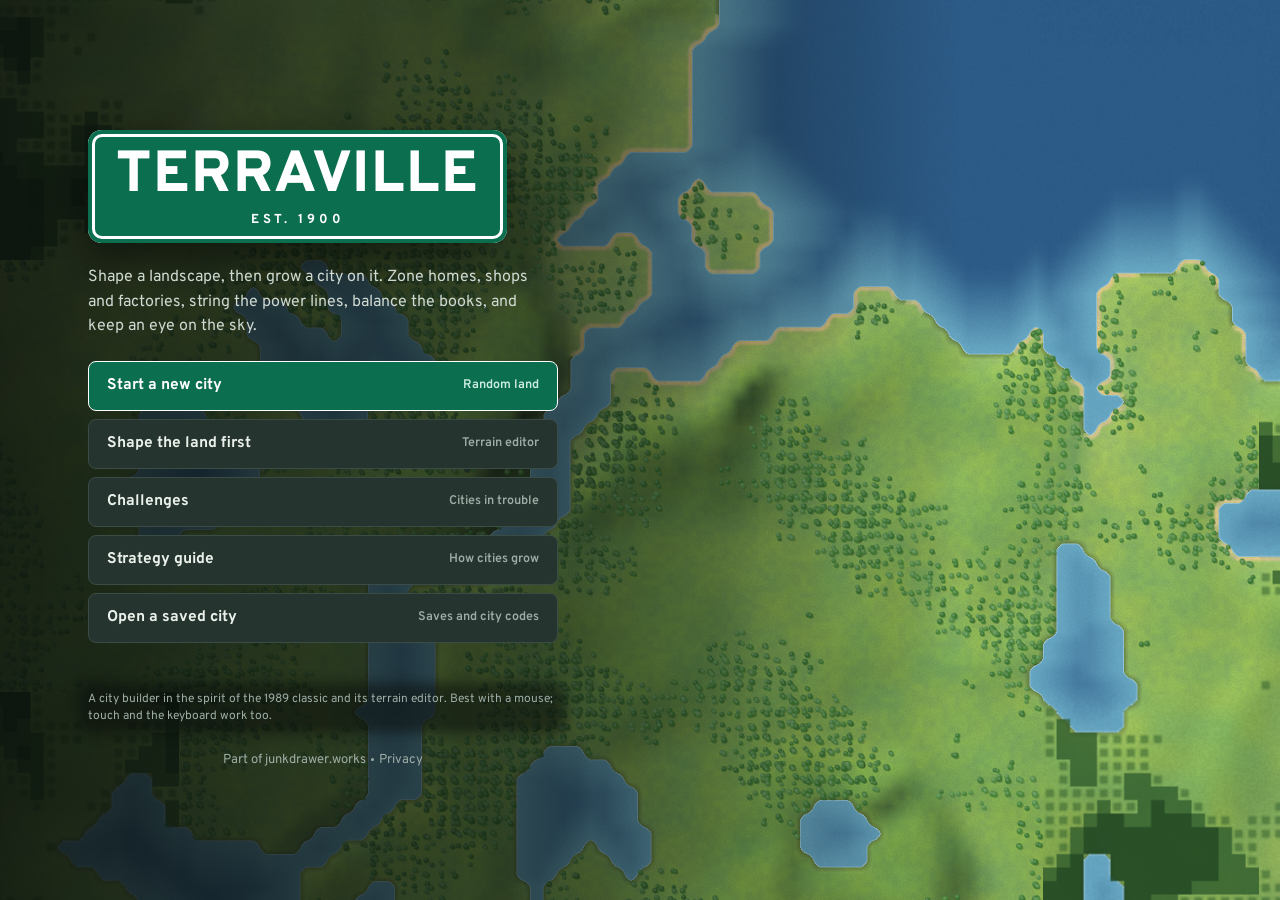
==== commit b4ea2e4e: "Stay in the game when Back comes mid-drag or just after a touch is taken When a drag that starts nea" ====
--- a/index.html
+++ b/index.html
@@ -20,7 +20,7 @@
 <body>
 <noscript>Terraville needs JavaScript to draw the map and run the city.</noscript>
 <div id="app"></div>
-<script>"use strict";(()=>{var er=Object.defineProperty;var tr=(r,e,t)=>e in r?er(r,e,{enumerable:!0,configurable:!0,writable:!0,value:t}):r[e]=t;var y=(r,e,t)=>tr(r,typeof e!="symbol"?e+"":e,t);var Ti=class{constructor(){y(this,"enabled",!0);y(this,"ctx",null);y(this,"master",null);y(this,"last",new Map)}unlock(){if(this.ctx){this.ctx.state==="suspended"&&this.ctx.resume();return}try{let e=window.AudioContext||window.webkitAudioContext;this.ctx=new e,this.master=this.ctx.createGain(),this.master.gain.value=.35,this.master.connect(this.ctx.destination)}catch{this.ctx=null}}play(e){if(!this.enabled||!this.ctx||!this.master)return;let t=this.ctx.currentTime,i=this.last.get(e)??-1;if(!(t-i<(e==="terrain"?.12:e==="crumble"?.3:.05)))switch(this.last.set(e,t),e){case"click":return this.tone(880,.04,"square",.08);case"build":return this.tone(220,.09,"triangle",.35),this.noise(.06,900,.18);case"zone":return this.tone(523,.08,"sine",.25),this.tone(784,.12,"sine",.2,.06);case"bulldoze":return this.noise(.28,400,.4);case"error":return this.tone(140,.18,"sawtooth",.2);case"terrain":return this.noise(.08,250,.12);case"crumble":return this.noise(.35,200,.6);case"coin":return this.tone(988,.08,"square",.15),this.tone(1319,.2,"square",.15,.08);case"fanfare":{[523,659,784,1047].forEach((n,s)=>this.tone(n,.18,"triangle",.25,s*.11));return}case"sting":return this.tone(392,.2,"triangle",.28),this.tone(277,.55,"triangle",.28,.2);case"alert":{let n=this.ctx.createOscillator(),s=this.ctx.createGain();n.type="sawtooth",n.frequency.setValueAtTime(600,t),n.frequency.linearRampToValueAtTime(900,t+.35),n.frequency.linearRampToValueAtTime(600,t+.7),s.gain.setValueAtTime(1e-4,t),s.gain.exponentialRampToValueAtTime(.12,t+.05),s.gain.exponentialRampToValueAtTime(1e-4,t+.75),n.connect(s).connect(this.master),n.start(t),n.stop(t+.8)}}}tone(e,t,i,n,s=0){let o=this.ctx,a=o.currentTime+s,l=o.createOscillator(),d=o.createGain();l.type=i,l.frequency.value=e,d.gain.setValueAtTime(1e-4,a),d.gain.exponentialRampToValueAtTime(n,a+.01),d.gain.exponentialRampToValueAtTime(1e-4,a+t),l.connect(d).connect(this.master),l.start(a),l.stop(a+t+.02)}noise(e,t,i){let n=this.ctx,s=n.currentTime,o=Math.floor(n.sampleRate*e),a=n.createBuffer(1,o,n.sampleRate),l=a.getChannelData(0);for(let u=0;u<o;u++)l[u]=(Math.random()*2-1)*(1-u/o);let d=n.createBufferSource();d.buffer=a;let c=n.createBiquadFilter();c.type="lowpass",c.frequency.value=t;let h=n.createGain();h.gain.value=i,d.connect(c).connect(h).connect(this.master),d.start(s)}};var Te={res:18e3,com:5e3,ind:4e3};function I(r){return Math.round(r).toLocaleString("en-US")}var _t=r=>I(Te[r]),ft={stadium:`Needed before housing passes ${_t("res")} residents.`,airport:`Needed before commerce passes ${_t("com")} jobs.`,seaport:`Needed before industry passes ${_t("ind")} jobs. Must touch water.`},rs={stadium:`Lets housing grow past ${_t("res")} residents`,airport:`Lets commerce grow past ${_t("com")} jobs`,seaport:`Lets industry grow past ${_t("ind")} jobs`},tt={mayor:{reach:10,lv:30,at:"at its door"},plaza:{reach:14,lv:40,at:"beside it"},monument:{reach:20,lv:40,at:"at its foot"}},Ct=5,At=12,as=150,$i={police:"Cuts crime within about 18 tiles",fire:"Prevents and fights fires within about 18 tiles",school:"Raises land value within about 15 tiles",hospital:"Raises land value within about 18 tiles",park:"Raises land value nearby, soaks up a little pollution",stadium:ft.stadium.slice(0,-1),airport:ft.airport.slice(0,-1),seaport:ft.seaport.slice(0,-1),coal:"Powers the zones its grid reaches, and pollutes heavily",nuclear:"Powers the zones its grid reaches, with clean air",wind:"Powers the zones its grid reaches",solar:"Powers the zones its grid reaches",mayor:`Raises land value within about ${tt.mayor.reach} tiles`,cityhall:`Cuts crime within about ${At} tiles`,plaza:`Raises land value within about ${tt.plaza.reach} tiles`,expo:"Raises land value across the whole city",monument:`Raises land value within about ${tt.monument.reach} tiles`},nt={1:"mayor",2:"cityhall",3:"plaza",4:"expo",5:"monument"};function Et(r){return Object.values(nt).includes(r)}function Ci(r){return Number(Object.keys(nt).find(e=>nt[Number(e)]===r)??0)}function De(r){return/^[aeiou]/i.test(r)?"an":"a"}var F={res:{kind:"res",name:"Residential zone",size:3,cost:100,upkeep:0,maxSpread:9,blurb:"Homes. Grows from cottages to towers when land value is high."},com:{kind:"com",name:"Commercial zone",size:3,cost:100,upkeep:0,maxSpread:9,blurb:"Shops and offices. Needs customers from residential zones."},ind:{kind:"ind",name:"Industrial zone",size:3,cost:100,upkeep:0,maxSpread:9,blurb:"Factories and warehouses. Jobs, and pollution."},police:{kind:"police",name:"Police station",size:3,cost:500,upkeep:45,maxSpread:9,blurb:"Cuts crime within about 18 tiles."},fire:{kind:"fire",name:"Fire station",size:3,cost:500,upkeep:45,maxSpread:9,blurb:"Puts out fires and prevents new ones nearby."},school:{kind:"school",name:"School",size:3,cost:800,upkeep:40,maxSpread:9,blurb:"Raises land value and draws families to nearby homes."},hospital:{kind:"hospital",name:"Hospital",size:3,cost:1200,upkeep:60,maxSpread:9,blurb:"Raises land value and lets neighbourhoods grow denser."},park:{kind:"park",name:"Park",size:1,cost:10,upkeep:.3,noPower:!0,maxSpread:30,blurb:"Raises land value and soaks up a little pollution."},stadium:{kind:"stadium",name:"Stadium",size:4,cost:3e3,upkeep:30,maxSpread:8,blurb:ft.stadium},seaport:{kind:"seaport",name:"Seaport",size:4,cost:5e3,upkeep:50,pollution:60,needsShore:!0,maxSpread:8,blurb:ft.seaport},airport:{kind:"airport",name:"Airport",size:6,cost:1e4,upkeep:80,pollution:90,maxSpread:6,blurb:ft.airport},coal:{kind:"coal",name:"Coal plant",size:4,cost:3e3,upkeep:25,capacity:700,pollution:255,maxSpread:8,blurb:"700 MW. Cheap and dirty."},nuclear:{kind:"nuclear",name:"Nuclear plant",size:4,cost:5e3,upkeep:60,capacity:2e3,maxSpread:8,blurb:"2,000 MW and clean air. Rarely, a meltdown."},wind:{kind:"wind",name:"Wind turbine",size:1,cost:250,upkeep:2,capacity:18,maxSpread:40,blurb:"18 MW. Hilltops are fine."},solar:{kind:"solar",name:"Solar farm",size:3,cost:2600,upkeep:12,capacity:160,maxSpread:9,blurb:"160 MW of quiet power."},mayor:{kind:"mayor",name:"Mayor\u2019s house",size:2,cost:0,upkeep:0,noPower:!0,maxSpread:9,blurb:"The city\u2019s gift for reaching Town: free, and it raises land value around it."},cityhall:{kind:"cityhall",name:"City hall",size:3,cost:0,upkeep:0,maxSpread:9,blurb:"The city\u2019s gift for reaching City: free, and it cuts crime around it."},plaza:{kind:"plaza",name:"Plaza and statue",size:3,cost:0,upkeep:0,noPower:!0,maxSpread:9,blurb:"The city\u2019s gift for reaching Capital: free, and it raises land value around it."},expo:{kind:"expo",name:"Exhibition hall",size:4,cost:0,upkeep:0,noPower:!0,maxSpread:8,blurb:"The city\u2019s gift for reaching Metropolis: free, and it raises land value across the whole city."},monument:{kind:"monument",name:"Monument",size:3,cost:0,upkeep:0,noPower:!0,maxSpread:9,blurb:"The city\u2019s gift for reaching Megalopolis: free, and it raises land value far around it."}},qt={stadium:[{name:"Big-league stadium",cost:15e3,upkeep:60},{name:"Domed stadium",cost:4e4,upkeep:120}],seaport:[{name:"Container port",cost:2e4,upkeep:75},{name:"Deep-water port",cost:45e3,upkeep:150}],airport:[{name:"Jet terminal",cost:25e3,upkeep:120},{name:"International airport",cost:6e4,upkeep:240}]},mt=3;function ls(r){return 1+(qt[r]?.length??0)}function Ai(r){return qt[r.kind]?.[r.level-1]}function Ne(r){return r.level>1&&qt[r.kind]?.[r.level-2]?.name||F[r.kind].name}function Ei(r){let e=F[r.kind].upkeep,t=qt[r.kind]??[];for(let i=0;i<Math.min(r.level-1,t.length);i++)e+=t[i].upkeep;return e}function Q(r){return r==="res"||r==="com"||r==="ind"}var gt={res:[0,24,48,72,96,360,800,1400,2200],com:[0,60,180,420,800,1500],ind:[0,90,240,460,760]};var Gt={res:[0,0,0,0,0,55,95,135,175],com:[0,0,40,80,120,165],ind:[0,0,0,0,0]},it={road:10,rail:20,power:5},Lt={road:60,rail:120,power:25},Je={road:.15,rail:.3,bridge:1},jt={road:14,rail:9,power:999},Ue=1,di=9,Ze=2,Li=3,bn=[{id:"query",name:"Inspect",kind:"click",key:"q",group:"look",tip:"Click a tile to see what is there.",touchTip:"Tap a tile to see what is there; its card can bulldoze it. Drag to move the map."},{id:"bulldoze",name:"Bulldoze",kind:"rect",key:"b",cost:Ue,group:"look",tip:"Drag to clear buildings, roads, trees and rubble. $1 a tile. With any tool, right-click something to bulldoze it, or Shift-drag to clear an area. It does not flatten hills: use Level land for that.",touchTip:"Drag to clear buildings, roads, trees and rubble. $1 a tile. It does not flatten hills: use Level land for that."},{id:"road",name:"Road",kind:"line",key:"r",net:1,cost:it.road,group:"move",tip:"Drag to lay road. Over water it becomes a bridge."},{id:"rail",name:"Rail",kind:"line",key:"t",net:2,cost:it.rail,group:"move",tip:"Drag to lay track. Trips by rail add no car traffic."},{id:"power",name:"Power line",kind:"line",key:"p",net:4,cost:it.power,group:"move",tip:"Carries power. Zones also pass power to neighbours."},{id:"res",name:"Residential",kind:"zone",key:"1",building:"res",group:"zone",tip:""},{id:"com",name:"Commercial",kind:"zone",key:"2",building:"com",group:"zone",tip:""},{id:"ind",name:"Industrial",kind:"zone",key:"3",building:"ind",group:"zone",tip:""},{id:"park",name:"Park",kind:"rect",key:"k",building:"park",group:"civic",tip:""},{id:"police",name:"Police",kind:"place",building:"police",group:"civic",tip:""},{id:"fire",name:"Fire station",kind:"place",building:"fire",group:"civic",tip:""},{id:"school",name:"School",kind:"place",building:"school",group:"civic",tip:""},{id:"hospital",name:"Hospital",kind:"place",building:"hospital",group:"civic",tip:""},{id:"stadium",name:"Stadium",kind:"place",building:"stadium",group:"civic",tip:""},{id:"mayor",name:"Mayor\u2019s house",kind:"place",building:"mayor",group:"civic",tip:""},{id:"cityhall",name:"City hall",kind:"place",building:"cityhall",group:"civic",tip:""},{id:"plaza",name:"Plaza and statue",kind:"place",building:"plaza",group:"civic",tip:""},{id:"expo",name:"Exhibition hall",kind:"place",building:"expo",group:"civic",tip:""},{id:"monument",name:"Monument",kind:"place",building:"monument",group:"civic",tip:""},{id:"coal",name:"Coal plant",kind:"place",building:"coal",group:"power",tip:""},{id:"nuclear",name:"Nuclear",kind:"place",building:"nuclear",group:"power",tip:""},{id:"wind",name:"Wind turbine",kind:"place",building:"wind",group:"power",tip:""},{id:"solar",name:"Solar farm",kind:"place",building:"solar",group:"power",tip:""},{id:"seaport",name:"Seaport",kind:"place",building:"seaport",group:"port",tip:""},{id:"airport",name:"Airport",kind:"place",building:"airport",group:"port",tip:""},{id:"trees",name:"Plant trees",kind:"rect",key:"g",cost:3,group:"land",tip:"Drag to plant trees. $3 a tile."},{id:"level",name:"Level land",kind:"brush",key:"l",group:"land",tip:"Hold over a slope to flatten it to the height where you first pressed. $2 per metre of earth moved. Shows the Steepness layer while selected. Roads, rail and zones grade moderate slopes by themselves."}];for(let r of bn)if(r.building){let e=F[r.building];r.cost=e.cost,r.tip||(r.tip=e.blurb)}var ds=[{id:"pan",name:"Look around",kind:"click",key:"q",group:"look",tip:"Drag to move the map. Click to read elevation.",touchTip:"Drag to move the map. Tap to read the height of the land."},{id:"raise",name:"Raise",kind:"brush",key:"r",group:"shape",tip:"Push the ground up. Hold to keep raising."},{id:"lower",name:"Lower",kind:"brush",key:"f",group:"shape",tip:"Dig down. Below sea level it floods."},{id:"smooth",name:"Smooth",kind:"brush",key:"s",group:"shape",tip:"Soften cliffs and bumps."},{id:"flatten",name:"Flatten",kind:"brush",key:"l",group:"shape",tip:"Level to the height where the stroke started."},{id:"roughen",name:"Roughen",kind:"brush",key:"n",group:"shape",tip:"Add crags and noise."},{id:"water",name:"Water",kind:"brush",key:"w",group:"paint",tip:"Paint lakes and channels at any height."},{id:"land",name:"Dry land",kind:"brush",key:"d",group:"paint",tip:"Paint water away."},{id:"spring",name:"Spring",kind:"click",key:"v",group:"paint",tip:"Click high ground: a river finds its own way downhill."},{id:"forest",name:"Forest",kind:"brush",key:"g",group:"paint",tip:"Paint trees."},{id:"clear",name:"Clear trees",kind:"brush",key:"c",group:"paint",tip:"Remove trees."}],ci=2500,st=5e3,_e=[{id:"easy",name:"Easy",funds:2e4,income:1.2,disasters:.5},{id:"medium",name:"Medium",funds:1e4,income:1,disasters:1},{id:"hard",name:"Hard",funds:7500,income:.85,disasters:1.6}],ot=[{id:"small",name:"Small",w:72,h:60},{id:"classic",name:"Classic",w:120,h:100},{id:"large",name:"Large",w:180,h:150}],me=[{min:0,name:"Village"},{min:2e3,name:"Town"},{min:1e4,name:"City"},{min:5e4,name:"Capital"},{min:1e5,name:"Metropolis"},{min:25e4,name:"Megalopolis"}];function Qe(r){let e=me[0].name;for(let t of me)r>=t.min&&(e=t.name);return e}function Oe(r){return Math.round(r/255*100)}var se=' <span class="sep" aria-hidden="true">\xB7</span> ',hi=["Jan","Feb","Mar","Apr","May","Jun","Jul","Aug","Sep","Oct","Nov","Dec"],Kt=1900;function he(r){return`${hi[r%12]} ${Kt+Math.floor(r/12)}`}var cs=typeof matchMedia=="function"?matchMedia("(prefers-reduced-motion: reduce)"):null,hs=!!cs?.matches;cs?.addEventListener("change",r=>hs=r.matches);function Rt(){return hs}function ue(r){let e=parseInt(r.slice(1),16);return[e>>16&255,e>>8&255,e&255]}function ir(r,e=1){let t=Math.max(0,Math.min(255,Math.round(r[0]))),i=Math.max(0,Math.min(255,Math.round(r[1]))),n=Math.max(0,Math.min(255,Math.round(r[2])));return e>=1?`rgb(${t},${i},${n})`:`rgba(${t},${i},${n},${e})`}var Ri=new Map;function oe(r,e,t=1){let i=`${r}|${e.toFixed(3)}|${t}`,n=Ri.get(i);if(!n){let s=ue(r),o=e<=1?[s[0]*e,s[1]*e,s[2]*e]:[s[0]+(255-s[0])*(e-1),s[1]+(255-s[1])*(e-1),s[2]+(255-s[2])*(e-1)];n=ir(o,t),Ri.size>4e3&&Ri.clear(),Ri.set(i,n)}return n}var bt={res:"#199e70",com:"#3987e5",ind:"#c98500"},Di={res:"#2fcf8f",com:"#5aa6ff",ind:"#f2b21b"};var nr=ue("#3DBE84"),sr=ue("#5AA6FF"),or=ue("#E6A92A"),rr=ue("#D5D0C4"),ar=ue("#F2C94C"),Pi=class{constructor(e,t){this.canvas=e;this.renderer=t;y(this,"base");y(this,"dirty",!0);y(this,"timer",0);this.base=document.createElement("canvas")}markDirty(){this.dirty=!0}picture(){let e=this.renderer.world;return e?(this.dirty&&this.rebuild(e),this.base):null}rebuild(e){(this.base.width!==e.w||this.base.height!==e.h)&&(this.base.width=e.w,this.base.height=e.h);let t=this.base.getContext("2d"),i=t.createImageData(e.w,e.h),n=i.data,s=this.renderer.field;for(let o=0;o<e.n;o++){let a=o*4,l,d,c;if(e.water[o]&&!e.net[o]){let u=s.deep[o];l=111-u*65,d=179-u*84,c=207-u*65}else if(l=s.col[o*3],d=s.col[o*3+1],c=s.col[o*3+2],e.trees[o]){let u=.72-e.trees[o]*.06;l*=u*.8,d*=u,c*=u*.8}let h=e.occ[o];if(h){let u=e.buildings.get(h);if(u){let p=u.kind==="res"?nr:u.kind==="com"?sr:u.kind==="ind"?or:u.kind==="coal"||u.kind==="nuclear"||u.kind==="wind"||u.kind==="solar"?ar:u.kind==="park"?[120,180,90]:rr,f=u.kind==="res"||u.kind==="com"||u.kind==="ind"?.55+Math.min(1,u.level/5)*.45:1;l=p[0]*f,d=p[1]*f,c=p[2]*f}}else e.net[o]&1?(l=70,d=72,c=76):e.net[o]&2?(l=120,d=96,c=80):e.net[o]&4&&(l=l*.8+40,d=d*.8+30,c*=.6);e.fire[o]&&(l=255,d=110,c=20),e.rubble[o]&&(l=130,d=118,c=104),n[a]=l,n[a+1]=d,n[a+2]=c,n[a+3]=255}t.putImageData(i,0,0),this.dirty=!1}draw(e){let t=this.renderer,i=t.world;if(!i)return;this.timer-=e,this.dirty&&this.timer<=0&&(this.rebuild(i),this.timer=.5);let n=Math.min(window.devicePixelRatio||1,2),s=this.canvas.clientWidth,o=this.canvas.clientHeight;if(!s||!o)return;this.canvas.width!==Math.round(s*n)&&(this.canvas.width=Math.round(s*n)),this.canvas.height!==Math.round(o*n)&&(this.canvas.height=Math.round(o*n));let a=this.canvas.getContext("2d"),l=Math.min(this.canvas.width/i.w,this.canvas.height/i.h),d=(this.canvas.width-i.w*l)/2,c=(this.canvas.height-i.h*l)/2;a.setTransform(1,0,0,1,0,0),a.fillStyle="#0E1412",a.fillRect(0,0,this.canvas.width,this.canvas.height),a.imageSmoothingEnabled=!1,a.drawImage(this.base,d,c,i.w*l,i.h*l);let h=t.screenToTile(0,0),u=t.screenToTile(t.cssW,t.cssH);a.strokeStyle="#FFFFFF",a.lineWidth=Math.max(1,n);let p=Math.max(0,h.x),f=Math.max(0,h.y),g=Math.min(i.w,u.x),m=Math.min(i.h,u.y);a.strokeRect(d+p*l,c+f*l,(g-p)*l,(m-f)*l)}toTile(e,t){let i=this.renderer.world,n=this.canvas.getBoundingClientRect(),s=Math.min(n.width/i.w,n.height/i.h),o=(n.width-i.w*s)/2,a=(n.height-i.h*s)/2;return{x:(e-n.left-o)/s,y:(t-n.top-a)/s}}};function Dt(r){let e=2166136261;for(let t=0;t<r.length;t++)e^=r.charCodeAt(t),e=Math.imul(e,16777619);return e>>>0}function qe(r){let e=r>>>0;return()=>{e=e+1831565813>>>0;let t=e;return t=Math.imul(t^t>>>15,t|1),t^=t+Math.imul(t^t>>>7,t|61),((t^t>>>14)>>>0)/4294967296}}function le(r,e,t=0){let i=Math.imul(r|0,374761393)^Math.imul(e|0,668265263)^Math.imul(t|0,2147483647);return i=Math.imul(i^i>>>13,1274126177),i^=i>>>16,(i>>>0)/4294967296}function lr(r,e,t){return e+Math.floor(r()*(t-e+1))}function ui(r,e){return e[Math.floor(r()*e.length)]}function te(r,e,t){return r<e?e:r>t?t:r}function yt(r,e,t){let i=te((t-r)/(e-r),0,1);return i*i*(3-2*i)}var us=["amber","basin","cedar","delta","ember","fjord","grove","harbor","inlet","juniper","kettle","lagoon","mesa","north","orchard","prairie","quarry","ridge","summit","tundra","upland","valley","willow","yarrow","zephyr","bluff","canyon","dune","estuary","fen","glacier","heath","isle","knoll","loch","moor","oasis","pine","reef","shoal","tarn"];function rt(){let r=qe((Date.now()^Math.random()*1e9)>>>0);return`${ui(r,us)}-${ui(r,us)}-${lr(r,10,99)}`}var vt=[[0,ue("#9DC06A")],[8,ue("#8DB75D")],[30,ue("#77A64F")],[70,ue("#6C9447")],[110,ue("#7F8A4F")],[150,ue("#8C7E60")],[200,ue("#958A7E")],[260,ue("#AEA79E")],[310,ue("#D6D3CE")],[340,ue("#F1F3F4")]];function dr(r,e,t){if(r<=vt[0][0]){let n=vt[0][1];e[t]=n[0],e[t+1]=n[1],e[t+2]=n[2];return}for(let n=1;n<vt.length;n++)if(r<=vt[n][0]){let[s,o]=vt[n-1],[a,l]=vt[n],d=(r-s)/(a-s);e[t]=o[0]+(l[0]-o[0])*d,e[t+1]=o[1]+(l[1]-o[1])*d,e[t+2]=o[2]+(l[2]-o[2])*d;return}let i=vt[vt.length-1][1];e[t]=i[0],e[t+1]=i[1],e[t+2]=i[2]}var Vt=ue("#6FB3CF"),yn=ue("#2E5F8E"),vn=ue("#DCCB93"),wn=ue("#CFE8EF"),cr=-.55,hr=-.62,ur=.56,Jt=class{constructor(e){this.world=e;y(this,"w");y(this,"h");y(this,"col");y(this,"wat");y(this,"deep");y(this,"sandy");this.w=e.w,this.h=e.h;let t=e.n;this.col=new Float32Array(t*3),this.wat=new Float32Array(t),this.deep=new Float32Array(t),this.sandy=new Float32Array(t),this.updateWater(),this.updateColors(0,0,e.w-1,e.h-1)}updateWater(){let{w:e,h:t,n:i}=this.world,n=this.world.water,s=new Uint8Array(i).fill(255),o=new Int32Array(i),a=0,l=0;for(let d=0;d<i;d++)this.wat[d]=n[d]?1:0,n[d]||(s[d]=0,o[l++]=d);for(;a<l;){let d=o[a++],c=s[d];if(c>=8)continue;let h=d%e,u=d/e|0;h>0&&s[d-1]>c+1&&(s[d-1]=c+1,o[l++]=d-1),h<e-1&&s[d+1]>c+1&&(s[d+1]=c+1,o[l++]=d+1),u>0&&s[d-e]>c+1&&(s[d-e]=c+1,o[l++]=d-e),u<t-1&&s[d+e]>c+1&&(s[d+e]=c+1,o[l++]=d+e)}for(let d=0;d<i;d++)this.deep[d]=n[d]?Math.min(1,(Math.min(s[d],9)-.5)/6):0;for(let d=0;d<t;d++)for(let c=0;c<e;c++){let h=d*e+c,u=!1;if(!n[h])for(let p=-1;p<=1&&!u;p++)for(let f=-1;f<=1;f++){let g=c+f,m=d+p;if(g>=0&&m>=0&&g<e&&m<t&&n[m*e+g]&&this.world.height[m*e+g]<0){u=!0;break}}this.sandy[h]=u&&this.world.height[h]<3.5?1:0}}updateColors(e,t,i,n){let{w:s,h:o}=this,a=this.world.height,l=this.world.water;e=Math.max(0,e-1),t=Math.max(0,t-1),i=Math.min(s-1,i+1),n=Math.min(o-1,n+1);let d=1/16;for(let c=t;c<=n;c++)for(let h=e;h<=i;h++){let u=c*s+h,p=u*3,f=Math.max(0,a[u]),g=Math.max(0,a[c*s+Math.max(0,h-1)]),m=Math.max(0,a[c*s+Math.min(s-1,h+1)]),b=Math.max(0,a[Math.max(0,c-1)*s+h]),v=Math.max(0,a[Math.min(o-1,c+1)*s+h]),w=(m-g)/2*d,M=(v-b)/2*d,C=Math.sqrt(w*w+M*M+1),S=-w/C,T=-M/C,k=1/C,L=.7+.55*(S*cr+T*hr+k*ur);dr(l[u]?0:f,this.col,p);let A=Math.max(0,L-1),P=Math.max(0,1-L);this.col[p]*=L*(1+A*.25-P*.12),this.col[p+1]*=L*(1+A*.12-P*.04),this.col[p+2]*=L*(1-A*.1+P*.22)}}};function pi(r,e){let t=Math.imul(r,374761393)^Math.imul(e,668265263);return t=Math.imul(t^t>>>13,1274126177),((t^t>>>16)>>>0)/4294967296}function ps(r,e,t){let i=Math.floor(r),n=Math.floor(e),s=r-i,o=e-n,a=s*s*(3-2*s),l=o*o*(3-2*o),d=pi(i+t,n),c=pi(i+1+t,n),h=pi(i+t,n+1),u=pi(i+1+t,n+1);return d+(c-d)*a+(h-d)*l+(d-c-h+u)*a*l}function fi(r,e,t,i,n,s,o,a){let l=s*o,d=r.createImageData(l,l),c=d.data,{w:h,h:u}=e,p=e.col,f=e.wat,g=e.deep,m=e.sandy,b=t.height,v=o>=16?16/o:1,w=new Float32Array(l),M=10;for(let C=0;C<l;C++){let S=n+(C+.5)/o-.5,T=Math.floor(S),k=S-T,E=T<0?0:T>=u?u-1:T;T++;let L=T<0?0:T>=u?u-1:T,A=0;for(let P=0;P<l;P++){let x=i+(P+.5)/o-.5,z=Math.floor(x),D=x-z,B=z<0?0:z>=h?h-1:z;z++;let U=z<0?0:z>=h?h-1:z,O=E*h+B,de=E*h+U,be=L*h+B,ne=L*h+U,$e=(1-D)*(1-k),ke=D*(1-k),fe=(1-D)*k,xe=D*k,Fe=f[O]*$e+f[de]*ke+f[be]*fe+f[ne]*xe,Ve=Math.floor((i*o+P)*v),_=Math.floor((n*o+C)*v),V=pi(Ve,_),N,Z,ce,Me=(C*l+P)*4;if(Fe>.5){let re=g[O]*$e+g[de]*ke+g[be]*fe+g[ne]*xe;if(N=Vt[0]+(yn[0]-Vt[0])*re,Z=Vt[1]+(yn[1]-Vt[1])*re,ce=Vt[2]+(yn[2]-Vt[2])*re,Fe<.6){let we=1-(Fe-.5)/.1;N+=(wn[0]-N)*we*.7,Z+=(wn[1]-Z)*we*.7,ce+=(wn[2]-ce)*we*.7}let ve=.97+V*.05;N*=ve,Z*=ve,ce*=ve}else{let re=O*3,ve=de*3,we=be*3,Ce=ne*3;if(N=p[re]*$e+p[ve]*ke+p[we]*fe+p[Ce]*xe,Z=p[re+1]*$e+p[ve+1]*ke+p[we+1]*fe+p[Ce+1]*xe,ce=p[re+2]*$e+p[ve+2]*ke+p[we+2]*fe+p[Ce+2]*xe,Fe>.12){let $t=m[O]*$e+m[de]*ke+m[be]*fe+m[ne]*xe;if($t>.2){let Ie=Math.min(1,(Fe-.12)/.2)*Math.min(1,$t*1.6);N+=(vn[0]-N)*Ie,Z+=(vn[1]-Z)*Ie,ce+=(vn[2]-ce)*Ie}else{let Ie=Math.min(1,(Fe-.12)/.38)*.25;N*=1-Ie,Z*=1-Ie,ce*=1-Ie}}let Se=.965+V*.07,Ae=i+(P+.5)/o,Ee=n+(C+.5)/o,li=ps(Ae*.45,Ee*.45,911)-.5,Nt=o>=16?ps(Ae*2.2,Ee*2.2,313)-.5:0,Ut=li*.9+Nt*.5;if(N*=Se*(1+Ut*.16),Z*=Se*(1+Ut*.05+Nt*.04),ce*=Se*(1-Ut*.12),a){let $t=b[O]*$e+b[de]*ke+b[be]*fe+b[ne]*xe,Ie=Math.floor($t/M),ss=C>0?Math.floor(w[P]/M):Ie,os=P>0?Math.floor(A/M):Ie;if($t>0&&(Ie!==ss||Ie!==os)){let gn=Math.max(Ie,ss,os)%5===0?.72:.86;N*=gn,Z*=gn,ce*=gn}w[P]=$t,A=$t}}c[Me]=N,c[Me+1]=Z,c[Me+2]=ce,c[Me+3]=255}}return d}var kn=["#B4533C","#8C3B31","#6E4C3A","#56677A","#3E5670","#6D7E57","#9A6B45","#7A3E4F","#A2482F"],Bi=["#F1E7D3","#E7D8C2","#DDE3E6","#F2D8C6","#E6E1D3","#D9CDBB","#EFE9DF"],Pt=["#C98B6B","#B7735A","#D8CFC2","#C9B8A6","#E0D6C4","#A9B2B8","#BFA58A"],at=["#9B9A94","#8C8C88","#A7A39A","#7F8488","#96918A"],xn=["#6F97B8","#5A7FA3","#86A9C2","#4F6F8C","#7FA0A8","#6A8CA0"],Fi=["#D8453B","#2E8B57","#2C6FB7","#E0A526","#8E44AD","#D35400"],wt=["#D64541","#2E86DE","#F5F6FA","#353B48","#F0C419","#27AE60","#8E8E93","#E67E22","#F5F6FA","#1F2A36"],Mn="#565B5F",fs="#BBB5A8",Sn="#E6C35C";function ee(r,e){return e[Math.floor(r()*e.length)]}function R(r,e,t,i,n,s){r.fillStyle=s,r.fillRect(e,t,i,n)}function X(r,e,t,i,n){r.fillStyle=n,r.beginPath(),r.arc(e,t,Math.max(.5,i),0,Math.PI*2),r.fill()}function En(r,e,t,i,n,s){let{ctx:o,L:a}=r,l=s*.5+a*.05;o.fillStyle="rgba(18,28,22,0.24)",o.beginPath(),o.moveTo(e+i,t+s*.35),o.lineTo(e+i+l,t+s*.35+l*.4),o.lineTo(e+i+l,t+n+l*.4),o.lineTo(e+l*.6,t+n+l*.4),o.lineTo(e,t+n),o.closePath(),o.fill()}function Y(r,e,t,i,n,s,o){let{ctx:a,L:l}=r;s=Math.min(s,n*.92),En(r,e,t,i,n,s);let d=t+n-s,c=n-s;R(a,e,d,i,s,oe(o.wall,.8));let h=o.glow??(o.lit?Math.max(2,Math.min(4,Math.round(i/l*1.2))):0),u=Math.max(.18,Math.min(.3,s/l*.45));for(let p=0;p<h;p++)r.emit?.({kind:"light",x:(e+i*(p+.5)/h)/l,y:(d+s*.5)/l,size:u});if(o.windows!==!1&&s>2.5){let p=o.glass??"#2E3F4F";if(l>=20){let f=Math.max(3,l*.13),g=Math.max(1,Math.floor((s-l*.04)/f)),m=Math.max(3,l*(o.bands?.5:.15)),b=Math.max(1,Math.floor((i-l*.06)/m)),v=(i-l*.06)/b,w=(s-l*.04)/g;for(let M=0;M<g;M++){for(let C=0;C<b;C++){let S=o.rng&&o.lit&&o.rng()<o.lit;a.fillStyle=S?"#F4E3A1":p,o.bands?a.fillRect(e+l*.03,d+l*.02+M*w+w*.25,i-l*.06,w*.5):a.fillRect(e+l*.03+C*v+v*.22,d+l*.02+M*w+w*.22,v*.56,w*.52)}if(o.bands)break}if(o.bands)for(let M=0;M<g;M++)R(a,e+l*.03,d+l*.02+M*w+w*.25,i-l*.06,w*.5,p)}else if(l>=12){let f=Math.max(1,Math.floor(s/3));for(let g=0;g<f;g++)R(a,e+1,d+1+g*(s/f),i-2,Math.max(.6,s/f/2.4),o.glass??"#2E3F4F")}}if(R(a,e,t,i,c,o.roof),l>=12&&(R(a,e,t,i,Math.max(1,l*.025),oe(o.roof,1.18)),R(a,e,t+c-Math.max(1,l*.02),i,Math.max(1,l*.02),oe(o.roof,.78))),o.parapet&&l>=16){a.strokeStyle=oe(o.roof,.82),a.lineWidth=Math.max(1,l*.035);let p=l*.05;a.strokeRect(e+p,t+p,i-p*2,c-p*2)}if(o.roofBits&&o.rng&&l>=16)for(let p=0;p<o.roofBits;p++){let f=l*(.1+o.rng()*.12),g=l*(.08+o.rng()*.1),m=e+l*.08+o.rng()*Math.max(0,i-f-l*.16),b=t+l*.08+o.rng()*Math.max(0,c-g-l*.16);o.rng()<.3?(X(a,m+f/2,b+f/2,f/2,oe(o.roof,1.25)),X(a,m+f/2-f*.1,b+f/2-f*.1,f/3.2,oe(o.roof,1.4))):(R(a,m+l*.02,b+l*.02,f,g,"rgba(0,0,0,0.18)"),R(a,m,b,f,g,oe(o.roof,1.22)))}}function $n(r,e,t,i,n,s,o,a,l,d){let{ctx:c,L:h}=r;En(r,e,t,i,n,s);let u=t+n-s,p=n-s;R(c,e+i*.04,u,i*.92,s,oe(a,.92));let f=e+i/2;if(h>=20){let g=Math.max(1.5,i*.13),m=e+i*(.25+d()*.45);f=m+g/2,R(c,m,u+s*.35,g,s*.65,oe(o,.55));let b=Math.max(1.5,i*.14);for(let v of[e+i*.12,e+i*.74])Math.abs(v-m)<b*1.2||R(c,v,u+s*.28,b,s*.36,"#6E8FA8")}if(r.emit?.({kind:"light",x:f/h,y:(u+s*.5)/h,size:.2}),l?(R(c,e,t,i,p/2,oe(o,1.1)),R(c,e,t+p/2,i,p/2,oe(o,.8)),h>=16&&R(c,e,t+p/2-Math.max(.5,h*.012),i,Math.max(1,h*.024),oe(o,1.3))):(R(c,e,t,i/2,p,oe(o,1.08)),R(c,e+i/2,t,i/2,p,oe(o,.78)),h>=16&&R(c,e+i/2-Math.max(.5,h*.012),t,Math.max(1,h*.024),p,oe(o,1.25))),h>=24&&d()<.6){let g=e+i*(.2+d()*.5);R(c,g,t+p*.15,h*.06,h*.08,oe(o,.5))}}function Ge(r,e,t,i,n,s){let{ctx:o}=r;if(o.fillStyle="rgba(15,30,15,0.22)",o.beginPath(),o.ellipse(e+i*.35,t+i*.45,i*.95,i*.8,0,0,Math.PI*2),o.fill(),s){X(o,e,t,i,oe(n,.85)),o.fillStyle=oe(n,1.12),o.beginPath();for(let a=0;a<5;a++){let l=-Math.PI/2+a*Math.PI*2/5;o.lineTo(e+Math.cos(l)*i*.95,t+Math.sin(l)*i*.95);let d=l+Math.PI/5;o.lineTo(e+Math.cos(d)*i*.45,t+Math.sin(d)*i*.45)}o.closePath(),o.fill()}else X(o,e,t,i,n),X(o,e-i*.28,t-i*.32,i*.58,oe(n,1.18))}function bs(r,e,t,i,n,s,o){let a=s?i:n,l=s?n:i;R(r,e-a/2+n*.15,t-l/2+n*.2,a,l,"rgba(0,0,0,0.25)"),R(r,e-a/2,t-l/2,a,l,o),i>4&&(r.fillStyle="rgba(40,60,80,0.75)",s?r.fillRect(e-a*.12,t-l/2+l*.15,a*.3,l*.7):r.fillRect(e-a/2+a*.15,t-l*.12,a*.7,l*.3))}function Ii(r,e,t,i,n,s,o=.5){let{ctx:a,L:l}=r;if(R(a,e,t,i,n,"#6C7073"),l<16)return;let d=l*.2,c=Math.max(1,Math.floor(n/(l*.5)));a.strokeStyle="rgba(240,240,235,0.7)",a.lineWidth=Math.max(.6,l*.015);for(let h=0;h<c;h++){let u=t+h*(n/c);for(let p=e+l*.05;p+d<=e+i;p+=d)a.beginPath(),a.moveTo(p,u+l*.04),a.lineTo(p,u+l*.2),a.stroke(),s()<o&&bs(a,p+d/2,u+l*.12,l*.14,l*.09,!1,ee(s,wt))}}function mi(r,e,t,i,n,s,o="smoke"){let{ctx:a}=r;a.fillStyle="rgba(18,28,22,0.25)",a.beginPath(),a.moveTo(e,t),a.lineTo(e+n*.6,t+n*.25),a.lineTo(e+n*.6+i,t+n*.25+i),a.lineTo(e+i,t+i),a.fill(),R(a,e-i,t-n,i*2,n,oe(s,.85)),R(a,e-i,t-n,i*.7,n,oe(s,1.05)),n>i*5&&(R(a,e-i,t-n+n*.08,i*2,n*.08,"#C0392B"),R(a,e-i,t-n+n*.24,i*2,n*.06,"#ECEFF1")),X(a,e,t-n,i,oe(s,1.1)),X(a,e,t-n,i*.6,"#2A2A2A"),r.emit?.({kind:o,x:e/r.L,y:(t-n)/r.L,size:i/r.L})}function Tn(r,e,t,i,n){let{ctx:s}=r;s.fillStyle="rgba(18,28,22,0.24)",s.beginPath(),s.ellipse(e+i*.35,t+i*.3,i,i,0,0,Math.PI*2),s.fill();let o=s.createRadialGradient(e-i*.4,t-i*.4,i*.1,e,t,i);o.addColorStop(0,oe(n,1.25)),o.addColorStop(1,oe(n,.78)),s.fillStyle=o,s.beginPath(),s.arc(e,t,i,0,Math.PI*2),s.fill()}function Oi(r,e,t){let{ctx:i,L:n,world:s}=r,o=t*s.w+e,a=s.trees[o];if(!a)return;let l=e*n,d=t*n,c=s.height[o];if(n<=8){i.fillStyle=a>=3?"rgba(34,74,36,0.9)":a===2?"rgba(46,92,44,0.75)":"rgba(58,104,50,0.55)";let f=a>=2?0:n*.2;i.fillRect(l+f,d+f,n-f*2,n-f*2);return}let h=[0,2,4,6][a],u=[];for(let f=0;f<h;f++){let g=le(e,t,f*3+1),m=le(e,t,f*3+2),b=le(e,t,f*3+3),v=n*(.15+b*.08)*(a===3?1.1:1);u.push([l+v+g*(n-v*2),d+v+m*(n-v*2),v])}u.sort((f,g)=>f[1]-g[1]);let p=Math.max(0,Math.min(1,(c-60)/80));for(let f=0;f<u.length;f++){let[g,m,b]=u[f],v=le(e,t,90+f)<p,w=le(e,t,50+f),M=v?w<.5?"#2C5A3E":"#355F45":w<.33?"#3F7D36":w<.66?"#4B8A3B":"#57924A";Ge(r,g,m,b,M,v)}}function ys(r,e,t){let{ctx:i,L:n}=r,s=e*n,o=t*n;if(R(i,s,o,n,n,"rgba(120,108,94,0.85)"),n<12)return;let a=n>=32?9:5;for(let l=0;l<a;l++){let d=n*(.08+le(e,t,l)*.14),c=s+le(e,t,l+20)*(n-d),h=o+le(e,t,l+40)*(n-d),u=.6+le(e,t,l+60)*.6;R(i,c+d*.2,h+d*.25,d,d*.8,"rgba(0,0,0,0.2)"),R(i,c,h,d,d*.8,oe("#9C9184",u))}}function vs(r,e,t){let{ctx:i,L:n}=r,s=e*n,o=t*n;if(R(i,s,o,n,n,"rgba(214,190,40,0.35)"),n>=24&&(e+t)%3===0){let a=s+n/2,l=o+n/2;i.fillStyle="rgba(30,30,20,0.65)";for(let d=0;d<3;d++){let c=-Math.PI/2+d*Math.PI*2/3;i.beginPath(),i.moveTo(a,l),i.arc(a,l,n*.3,c-.5,c+.5),i.closePath(),i.fill()}X(i,a,l,n*.07,"rgba(214,190,40,1)")}}var Le=1,Pe=2,Re=4,ze=8;function zi(r,e,t,i){let n=0;return t>0&&i((t-1)*r.w+e)&&(n|=Le),e<r.w-1&&i(t*r.w+e+1)&&(n|=Pe),t<r.h-1&&i((t+1)*r.w+e)&&(n|=Re),e>0&&i(t*r.w+e-1)&&(n|=ze),n}function ws(r){return(r&1)+(r>>1&1)+(r>>2&1)+(r>>3&1)}function ks(r){switch(r){case Le|Pe:return[1,0,Math.PI/2,Math.PI];case Pe|Re:return[1,1,Math.PI,Math.PI*1.5];case Re|ze:return[0,1,Math.PI*1.5,Math.PI*2];case ze|Le:return[0,0,0,Math.PI/2]}return null}function Cn(r,e,t,i,n,s,o,a=!0){r.fillStyle=o;let l=i/2,d=s/2;(a||!n)&&r.fillRect(e+l-d,t+l-d,s,s),n&Le&&r.fillRect(e+l-d,t,s,l+d),n&Re&&r.fillRect(e+l-d,t+l-d,s,l+d),n&ze&&r.fillRect(e,t+l-d,l+d,s),n&Pe&&r.fillRect(e+l-d,t+l-d,l+d,s)}function Zt(r,e,t,i,n,s,o,a,l){r.strokeStyle=a,r.lineWidth=o,l&&r.setLineDash(l),r.beginPath(),r.arc(e+n[0]*i,t+n[1]*i,s,n[2],n[3]),r.stroke(),l&&r.setLineDash([])}function Hi(r,e,t){let{world:i}=r,n=t*i.w+e,s=i.net[n];if(!s)return;let o=i.water[n]===1;if(s&1&&pr(r,e,t,zi(i,e,t,a=>(i.net[a]&1)!==0),o),s&2&&fr(r,e,t,zi(i,e,t,a=>(i.net[a]&2)!==0),o,(s&1)!==0),s&4){let a=c=>{let h=i.occ[c],u=h?i.buildings.get(h):void 0;return!!u&&!F[u.kind].noPower},l=(s&3)!==0,d=zi(i,e,t,c=>(i.net[c]&4)!==0);(!l||ws(d)<2)&&(d|=zi(i,e,t,a)),mr(r,e,t,d,l,o)}}function pr(r,e,t,i,n){let{ctx:s,L:o}=r,a=e*o,l=t*o,d=o/2,c=o*.6,h=o*.8;if(n){let f=(i&(Pe|ze))!==0||!(i&(Le|Re));if(s.fillStyle="rgba(10,30,50,0.3)",f?s.fillRect(a,l+d-h/2+o*.14,o,h):s.fillRect(a+d-h/2+o*.14,l,h,o),s.fillStyle="#A8A398",f?s.fillRect(a,l+d-h/2,o,h):s.fillRect(a+d-h/2,l,h,o),s.fillStyle=Mn,f?s.fillRect(a,l+d-c/2,o,c):s.fillRect(a+d-c/2,l,c,o),o>=16){s.fillStyle="#6B665E";let g=Math.max(1,o*.04);f?(s.fillRect(a,l+d-h/2,o,g),s.fillRect(a,l+d+h/2-g,o,g)):(s.fillRect(a+d-h/2,l,g,o),s.fillRect(a+d+h/2-g,l,g,o))}o>=24&&(s.strokeStyle=Sn,s.lineWidth=Math.max(1,o*.03),s.setLineDash([o*.16,o*.12]),s.beginPath(),f?(s.moveTo(a,l+d),s.lineTo(a+o,l+d)):(s.moveTo(a+d,l),s.lineTo(a+d,l+o)),s.stroke(),s.setLineDash([]));return}let u=ks(i);if(u){o>=12&&Zt(s,a,l,o,u,d,h,fs),Zt(s,a,l,o,u,d,c,Mn),o>=24&&Zt(s,a,l,o,u,d,Math.max(1,o*.03),Sn,[o*.16,o*.12]);return}o>=12&&Cn(s,a,l,o,i,h,fs),Cn(s,a,l,o,i,c,Mn);let p=ws(i);if(o>=24){if(s.strokeStyle=Sn,s.lineWidth=Math.max(1,o*.03),i===(Le|Re)||i===(Pe|ze)||p===1)s.setLineDash([o*.16,o*.12]),s.beginPath(),i&(Le|Re)?(s.moveTo(a+d,i&Le?l:l+d),s.lineTo(a+d,i&Re?l+o:l+d)):(s.moveTo(i&ze?a:a+d,l+d),s.lineTo(i&Pe?a+o:a+d,l+d)),s.stroke(),s.setLineDash([]);else if(p>=3&&o>=32){s.fillStyle="rgba(245,245,240,0.85)";let f=o*.05;for(let g=0;g<5;g++){let m=d-c/2+f*.6+g*(c/5);i&Le&&s.fillRect(a+m,l+o*.02,f,o*.1),i&Re&&s.fillRect(a+m,l+o*.88,f,o*.1),i&ze&&s.fillRect(a+o*.02,l+m,o*.1,f),i&Pe&&s.fillRect(a+o*.88,l+m,o*.1,f)}}}}function fr(r,e,t,i,n,s){let{ctx:o,L:a}=r,l=e*a,d=t*a,c=a/2,h=a*.11,u=Math.max(1,a*.035),p=s?null:ks(i);if(n){let m=(i&(Pe|ze))!==0||!(i&(Le|Re));if(o.fillStyle="rgba(10,30,50,0.3)",m?o.fillRect(l,d+c-a*.25+a*.14,a,a*.5):o.fillRect(l+c-a*.25+a*.14,d,a*.5,a),o.fillStyle="#5F6770",m?o.fillRect(l,d+c-a*.25,a,a*.5):o.fillRect(l+c-a*.25,d,a*.5,a),a>=16){o.strokeStyle="#3E454C",o.lineWidth=Math.max(1,a*.03),o.beginPath();for(let b=0;b<4;b++){let v=b*(a/4);m?(o.moveTo(l+v,d+c-a*.25),o.lineTo(l+v+a/4,d+c+a*.25)):(o.moveTo(l+c-a*.25,d+v),o.lineTo(l+c+a*.25,d+v+a/4))}o.stroke()}}else s||(p?Zt(o,l,d,a,p,c,a*.42,"#8E8579"):Cn(o,l,d,a,i,a*.42,"#8E8579"));if(a>=16&&!s){o.strokeStyle="#5A4636",o.lineWidth=Math.max(1,a*.05),o.beginPath();let m=h*1.7;if(p)for(let b=1;b<5;b++){let v=p[2]+(p[3]-p[2])*b/5,w=l+p[0]*a,M=d+p[1]*a;o.moveTo(w+Math.cos(v)*(c-m),M+Math.sin(v)*(c-m)),o.lineTo(w+Math.cos(v)*(c+m),M+Math.sin(v)*(c+m))}else{let b=a/5;for(let v=0;v<5;v++){let w=b*(v+.5),M=w<c&&i&Le||w>=c&&i&Re||!(i&(Pe|ze))&&!i,C=w<c&&i&ze||w>=c&&i&Pe;M&&(o.moveTo(l+c-m,d+w),o.lineTo(l+c+m,d+w)),C&&(o.moveTo(l+w,d+c-m),o.lineTo(l+w,d+c+m))}}o.stroke()}let f="#C9CED4";if(p){Zt(o,l,d,a,p,c-h,u,f),Zt(o,l,d,a,p,c+h,u,f);return}o.fillStyle=f;let g=(m,b,v)=>{m?(o.fillRect(l+c-h-u/2,d+b,u,v-b),o.fillRect(l+c+h-u/2,d+b,u,v-b)):(o.fillRect(l+b,d+c-h-u/2,v-b,u),o.fillRect(l+b,d+c+h-u/2,v-b,u))};if(i||g(!0,a*.2,a*.8),i&Le&&g(!0,0,c+h),i&Re&&g(!0,c-h,a),i&ze&&g(!1,0,c+h),i&Pe&&g(!1,c-h,a),s&&a>=24){o.fillStyle="rgba(245,245,240,0.8)";let m=(i&(Le|Re))!==0;for(let b of[-.3,.3])m?o.fillRect(l+c+b*a-a*.02,d+a*.1,a*.04,a*.8):o.fillRect(l+a*.1,d+c+b*a-a*.02,a*.8,a*.04)}}function mr(r,e,t,i,n,s){let{ctx:o,L:a}=r,l=e*a,d=t*a,c=a/2,h=a*.07,u=()=>{o.beginPath();let m=(b,v,w,M)=>{o.moveTo(l+b,d+v),o.lineTo(l+w,d+M)};i&Le&&(m(c-h,c,c-h,0),m(c+h,c,c+h,0)),i&Re&&(m(c-h,c,c-h,a),m(c+h,c,c+h,a)),i&ze&&(m(c,c-h,0,c-h),m(c,c+h,0,c+h)),i&Pe&&(m(c,c-h,a,c-h),m(c,c+h,a,c+h)),o.stroke()},p=Math.max(.7,a*.02);if(n&&(o.strokeStyle="rgba(236,228,205,0.75)",o.lineWidth=p+Math.max(1,a*.035),u()),o.strokeStyle="rgba(40,34,30,0.85)",o.lineWidth=p,u(),n)return;let f=Math.max(1.5,a*.1);if(s){R(o,l+c-f*.7+f*.3,d+c-f*.7+f*.4,f*1.4,f*1.4,"rgba(0,0,0,0.25)"),o.strokeStyle="#8A9199",o.lineWidth=Math.max(1,a*.03),o.strokeRect(l+c-f*.7,d+c-f*.7,f*1.4,f*1.4);return}let g=(i&(Le|Re))!==0&&!(i&(Pe|ze));R(o,l+c-f/2+f*.4,d+c-f/2+f*.5,f,f,"rgba(0,0,0,0.25)"),R(o,l+c-f/2,d+c-f/2,f,f,"#7A5A3C"),a>=16&&(g?R(o,l+c-h*1.6,d+c-a*.02,h*3.2,a*.04,"#5C4330"):R(o,l+c-a*.02,d+c-h*1.6,a*.04,h*3.2,"#5C4330"))}function gr(r){return qe((r.seed^Math.imul(r.level+1,2654435761))>>>0)}function zt(r,e){let{ctx:t,L:i}=r,n=e.x*i,s=e.y*i,o=e.size*i;t.save(),t.beginPath(),t.rect(n,s,o,o),t.clip();let a=gr(e);switch(e.kind){case"res":br(r,e,n,s,a);break;case"com":yr(r,e,n,s,a);break;case"ind":vr(r,e,n,s,a);break;case"park":wr(r,e,n,s,a);break;case"police":kr(r,n,s,a);break;case"fire":Mr(r,n,s,a);break;case"school":Sr(r,n,s,a);break;case"hospital":Tr(r,n,s,a);break;case"stadium":Rr(r,e,n,s);break;case"seaport":Dr(r,e,n,s,a);break;case"airport":Pr(r,e,n,s,a);break;case"coal":zr(r,n,s,a);break;case"nuclear":Ir(r,n,s);break;case"wind":Br(r,n,s);break;case"solar":Fr(r,n,s);break;case"mayor":$r(r,n,s,a);break;case"cityhall":Cr(r,n,s,a);break;case"plaza":Ar(r,n,s);break;case"expo":Er(r,n,s,a);break;case"monument":Lr(r,n,s);break}t.restore()}function Ln(r,e,t,i){let{ctx:n,L:s}=r,o=e.size*s,a=Di[e.kind];R(n,t,i,o,o,oe(a,1,.13)),n.strokeStyle=oe(a,1,.9),n.lineWidth=Math.max(1,s*.06),s>=12&&n.setLineDash([s*.22,s*.14]);let l=Math.max(1,s*.1);if(n.strokeRect(t+l,i+l,o-l*2,o-l*2),n.setLineDash([]),s>=10){let d=s*.95,c=t+o/2,h=i+o/2;n.fillStyle=oe(a,.72),An(n,c-d/2,h-d/2,d,d,d*.18),n.fill(),n.fillStyle="#FFFFFF",n.font=`800 ${Math.round(d*.62)}px Overpass, system-ui, sans-serif`,n.textAlign="center",n.textBaseline="middle",n.fillText(e.kind==="res"?"R":e.kind==="com"?"C":"I",c,h+d*.05)}}function An(r,e,t,i,n,s){r.beginPath(),r.moveTo(e+s,t),r.arcTo(e+i,t,e+i,t+n,s),r.arcTo(e+i,t+n,e,t+n,s),r.arcTo(e,t+n,e,t,s),r.arcTo(e,t,e+i,t,s),r.closePath()}function br(r,e,t,i,n){let{ctx:s,L:o}=r;if(e.level===0)return Ln(r,e,t,i);if(e.level<=4){R(s,t,i,o*3,o*3,"rgba(150,200,110,0.28)");let l=[0,2,6,8,1,7,3,5,4];for(let h=l.length-1;h>0;h--){let u=Math.floor(n()*(h+1));u===4||h===4||([l[h],l[u]]=[l[u],l[h]])}let d=e.level*2,c=ee(n,kn);for(let h=0;h<9;h++){let u=l[h],p=t+u%3*o,f=i+Math.floor(u/3)*o;if(h<d){let g=o*(.52+n()*.22),m=o*(.5+n()*.2),b=p+(o-g)*(.3+n()*.4),v=f+(o-m)*(.25+n()*.3);o>=24&&R(s,b+g*.3,v+m,g*.22,f+o-v-m,"#B9B3A6"),$n(r,b,v,g,m,o*.2,n()<.5?c:ee(n,kn),ee(n,Bi),n()<.55,n),o>=16&&n()<.5&&Ge(r,p+o*(.15+n()*.7),f+o*.86,o*.12,"#4B8A3B",!1)}else o>=16&&n()<.7&&Ge(r,p+o*(.3+n()*.4),f+o*(.3+n()*.4),o*(.14+n()*.06),"#4B8A3B",!1)}return}if(R(s,t,i,o*3,o*3,"rgba(196,190,178,0.75)"),e.level===5){for(let l=0;l<3;l++){let d=i+l*o+o*.1,c=4+Math.floor(n()*2),h=o*2.8/c,u=ee(n,kn);for(let p=0;p<c;p++)$n(r,t+o*.1+p*h,d,h+.5,o*.62,o*.24,u,ee(n,Bi),!0,n);R(s,t+o*.1,d+o*.66,o*2.8,o*.22,"rgba(120,170,90,0.55)")}return}if(e.level<=7){R(s,t+o*.3,i+o*1.3,o*2.4,o*.5,"rgba(120,170,90,0.7)");let l=e.level===6?o*.42:o*.72,d=ee(n,Pt),c=ee(n,at);Y(r,t+o*.12,i+o*.1,o*2.76,o*1.25,l,{roof:c,wall:d,rng:n,parapet:!0,roofBits:3,lit:.08}),Y(r,t+o*.12,i+o*1.62,o*(e.level===7?1.3:2.76),o*1.28,l,{roof:c,wall:ee(n,Pt),rng:n,parapet:!0,roofBits:2,lit:.08}),e.level===7&&Y(r,t+o*1.58,i+o*1.62,o*1.3,o*1.28,l*1.2,{roof:ee(n,at),wall:d,rng:n,parapet:!0,roofBits:2}),o>=16&&e.level===6&&(Ge(r,t+o*.5,i+o*1.52,o*.14,"#4B8A3B",!1),Ge(r,t+o*2.5,i+o*1.52,o*.14,"#4B8A3B",!1));return}R(s,t,i,o*3,o*3,"rgba(206,200,188,0.9)");let a=ee(n,at);Y(r,t+o*.12,i+o*.12,o*1.3,o*2.7,o*1.5,{roof:a,wall:ee(n,Pt),rng:n,parapet:!0,roofBits:3,lit:.1}),Y(r,t+o*1.6,i+o*.5,o*1.28,o*2.35,o*1.2,{roof:ee(n,at),wall:ee(n,Pt),rng:n,parapet:!0,roofBits:2,lit:.1})}function yr(r,e,t,i,n){let{ctx:s,L:o}=r;if(e.level===0)return Ln(r,e,t,i);switch(R(s,t,i,o*3,o*3,"rgba(200,196,186,0.85)"),e.level){case 1:{Ii(r,t+o*.1,i+o*1.75,o*2.8,o*1.1,n,.45);let a=2+Math.floor(n()*2),l=o*2.8/a;for(let d=0;d<a;d++){let c=t+o*.1+d*l+o*.05,h=l-o*.1;Y(r,c,i+o*.15,h,o*1.4,o*.28,{roof:ee(n,at),wall:ee(n,Bi),windows:!1,rng:n,roofBits:1,glow:1}),ms(r,c,i+o*1.55-o*.06,h,ee(n,Fi))}break}case 2:{let a=3+Math.floor(n()*2),l=o*2.8/a;for(let d=0;d<a;d++){let c=t+o*.1+d*l,h=o*(.3+n()*.2);Y(r,c,i+o*.1,l-o*.04,o*1.7,h,{roof:ee(n,at),wall:ee(n,[...Bi,...Pt]),glass:"#3B4A58",rng:n,parapet:!0,roofBits:1,lit:.15}),ms(r,c,i+o*1.8-o*.07,l-o*.04,ee(n,Fi))}Ii(r,t+o*.1,i+o*2.05,o*2.8,o*.8,n,.6);break}case 3:{let a=ee(n,xn);Y(r,t+o*.12,i+o*.12,o*1.45,o*1.9,o*.62,{roof:ee(n,at),wall:"#C9CCD0",glass:a,rng:n,parapet:!0,roofBits:2,bands:n()<.5,glow:2}),Y(r,t+o*1.72,i+o*.5,o*1.16,o*1.5,o*.5,{roof:ee(n,at),wall:ee(n,Pt),glass:"#3B4A58",rng:n,parapet:!0,roofBits:2,glow:2}),Ii(r,t+o*.12,i+o*2.2,o*2.76,o*.68,n,.7);break}case 4:{let a=ee(n,xn);Y(r,t+o*.2,i+o*.15,o*1.7,o*2.6,o*1.2,{roof:"#8E959B",wall:"#B8C2CA",glass:a,rng:n,parapet:!0,roofBits:3,bands:!0,glow:3}),Y(r,t+o*2.05,i+o*1.2,o*.8,o*1.6,o*.4,{roof:ee(n,at),wall:ee(n,Pt),glass:"#3B4A58",rng:n,roofBits:1,glow:1});break}default:{let a=ee(n,xn);Y(r,t+o*.1,i+o*1.6,o*2.8,o*1.3,o*.3,{roof:"#9DA3A8",wall:"#C3C8CC",glass:"#3B4A58",rng:n,roofBits:2,glow:3});let l=t+o*(.55+n()*.3);if(Y(r,l,i+o*.1,o*1.6,o*2.75,o*1.85,{roof:"#7F8A93",wall:"#A9B8C4",glass:a,rng:n,bands:n()<.5,lit:.12}),o>=16){let d=o*1.6,c=o*2.75-o*1.85;R(s,l+o*.12,i+o*.2,d-o*.24,c-o*.2,"#6E7880"),o>=24&&(s.strokeStyle="#F1F1EC",s.lineWidth=Math.max(1,o*.03),s.beginPath(),s.arc(l+d/2,i+o*.1+c/2,Math.min(d,c)*.3,0,Math.PI*2),s.stroke(),s.fillStyle="#F1F1EC",s.font=`800 ${Math.round(o*.26)}px system-ui, sans-serif`,s.textAlign="center",s.textBaseline="middle",s.fillText("H",l+d/2,i+o*.1+c/2+1)),r.emit?.({kind:"beacon",x:(l+d-o*.1)/o,y:(i+o*.18)/o,size:.05})}}}}function ms(r,e,t,i,n){let{ctx:s,L:o}=r;if(o<12)return;let a=o*.12,l=Math.max(2,Math.round(i/(o*.12)));for(let d=0;d<l;d++)R(s,e+d*i/l,t,i/l+.5,a,d%2?"#F4F1EA":n);R(s,e,t+a,i,Math.max(1,o*.03),"rgba(0,0,0,0.2)")}function vr(r,e,t,i,n){let{ctx:s,L:o}=r;if(e.level===0)return Ln(r,e,t,i);R(s,t,i,o*3,o*3,"rgba(176,168,150,0.88)");let a=(d,c,h,u,p)=>{if(!(o<16))for(let f=0;f<p;f++){let g=o*(.14+n()*.2),m=o*.12,b=d+n()*(h-g),v=c+n()*(u-m);R(s,b+1,v+1,g,m,"rgba(0,0,0,0.2)"),R(s,b,v,g,m,ee(n,["#B3542E","#2E6DA4","#3D8B4F","#C9A227","#8A8F94","#A0522D"]))}},l=(d,c)=>{o<16||(R(s,d+1,c+1,o*.5,o*.16,"rgba(0,0,0,0.25)"),R(s,d,c,o*.36,o*.16,"#E9E6DF"),R(s,d+o*.37,c+o*.01,o*.13,o*.14,ee(n,["#C0392B","#2E86DE","#27AE60"])))};switch(e.level){case 1:{Y(r,t+o*.15,i+o*.15,o*1.2,o*1,o*.3,{roof:"#8E9AA0",wall:"#B9B2A3",windows:!1,rng:n,glow:1}),Y(r,t+o*1.6,i+o*.3,o*1.2,o*.9,o*.26,{roof:"#A2735A",wall:"#C2B8A6",windows:!1,rng:n,glow:1}),a(t+o*.2,i+o*1.6,o*2.6,o*1.2,7),l(t+o*1.8,i+o*2.5);break}case 2:{gs(r,t+o*.12,i+o*.15,o*2.76,o*1.55,o*.4,n),a(t+o*.2,i+o*2,o*1.4,o*.9,6),l(t+o*1.8,i+o*2),l(t+o*2.1,i+o*2.45);break}case 3:{gs(r,t+o*.12,i+o*.9,o*1.9,o*1.35,o*.45,n),Tn(r,t+o*2.45,i+o*2.45,o*.36,"#D6D2C6"),mi(r,t+o*2.45,i+o*1.8,o*.14,o*1.3,"#8C7B70"),a(t+o*.2,i+o*2.4,o*1.8,o*.5,5);break}default:Y(r,t+o*.1,i+o*.8,o*1.9,o*1.8,o*.7,{roof:"#6F7A80",wall:"#9C9689",glass:"#3F4C55",rng:n,bands:!0,roofBits:3,glow:2}),Tn(r,t+o*2.45,i+o*2.5,o*.38,"#CFC9BB"),Tn(r,t+o*.5,i+o*2.72,o*.24,"#B8B2A4"),mi(r,t+o*2.3,i+o*1.6,o*.16,o*1.45,"#7A6E66"),mi(r,t+o*2.75,i+o*1.75,o*.13,o*1.25,"#7A6E66"),o>=16&&(s.strokeStyle="#8C8F91",s.lineWidth=Math.max(1,o*.05),s.beginPath(),s.moveTo(t+o*2,i+o*2.45),s.lineTo(t+o*2.1,i+o*2.45),s.lineTo(t+o*2.1,i+o*2.72),s.lineTo(t+o*.74,i+o*2.72),s.stroke())}}function gs(r,e,t,i,n,s,o){let{ctx:a,L:l}=r;Y(r,e,t,i,n,s,{roof:"#8E9AA0",wall:"#B4AD9D",windows:!1,rng:o,glow:2});let d=n-s;if(l>=12){let c=Math.max(2,Math.round(i/(l*.35)));for(let u=0;u<c;u++){let p=e+u*i/c;R(a,p,t,i/c/2,d,"#A7B3B8"),R(a,p+i/c/2,t,i/c/2,d,"#77838A")}let h=Math.max(1,Math.floor(i/(l*.45)));for(let u=0;u<h;u++)R(a,e+(u+.3)*(i/h),t+n-s*.8,i/h*.4,s*.8,"#5E5A52")}}function wr(r,e,t,i,n){let{ctx:s,L:o}=r;if(R(s,t,i,o,o,"#8CC063"),o<12){X(s,t+o/2,i+o/2,o*.3,"#4B8A3B");return}let a=e.seed%4;s.strokeStyle="#E3D6B3",s.lineWidth=o*.1,s.beginPath(),a===0?(s.moveTo(t,i+o*.7),s.quadraticCurveTo(t+o*.5,i+o*.3,t+o,i+o*.55)):(s.moveTo(t+o*.3,i),s.quadraticCurveTo(t+o*.6,i+o*.5,t+o*.35,i+o)),s.stroke(),a===1?(s.fillStyle="#5DA9C9",s.beginPath(),s.ellipse(t+o*.68,i+o*.62,o*.2,o*.14,0,0,Math.PI*2),s.fill()):a===2&&(X(s,t+o*.62,i+o*.62,o*.16,"#D8D2C2"),X(s,t+o*.62,i+o*.62,o*.1,"#7CC4E0"));let l=1+e.seed%3;for(let d=0;d<l;d++)Ge(r,t+o*(.2+n()*.6),i+o*(.18+n()*.35),o*(.13+n()*.06),ee(n,["#3F7D36","#4B8A3B","#57924A"]),!1)}function kr(r,e,t,i){let{ctx:n,L:s}=r;R(n,e,t,s*3,s*3,"rgba(200,196,186,0.9)"),Y(r,e+s*.15,t+s*.15,s*2.7,s*1.55,s*.42,{roof:"#3F5A8C",wall:"#D9D6CF",glass:"#2C3E57",rng:i,parapet:!0,glow:2});let o=s*1.55-s*.42;if(s>=12&&xr(n,e+s*1.5,t+s*.15+o/2,s*.34,"#F2C94C"),Ii(r,e+s*.15,t+s*1.95,s*2.7,s*.9,i,0),s>=16)for(let a=0;a<3;a++){let l=e+s*(.5+a*.6);bs(n,l,t+s*2.3,s*.16,s*.1,!1,"#F5F6FA"),R(n,l-s*.05,t+s*2.28,s*.1,s*.03,"#1F3A93")}}function xr(r,e,t,i,n){r.fillStyle=n,r.beginPath();for(let s=0;s<10;s++){let o=-Math.PI/2+s*Math.PI/5,a=s%2?i*.45:i;r.lineTo(e+Math.cos(o)*a,t+Math.sin(o)*a)}r.closePath(),r.fill()}function Mr(r,e,t,i){let{ctx:n,L:s}=r;R(n,e,t,s*3,s*3,"rgba(200,196,186,0.9)"),Y(r,e+s*.15,t+s*.2,s*2.25,s*1.7,s*.5,{roof:"#8E3B30",wall:"#B5483A",windows:!1,rng:i,parapet:!0,glow:1});let o=t+s*1.9-s*.5;if(s>=12)for(let a=0;a<3;a++)R(n,e+s*(.3+a*.72),o+s*.12,s*.55,s*.38,a===1?"#3B3B3B":"#E7E3DA");Y(r,e+s*2.45,t+s*.15,s*.45,s*1.4,s*.95,{roof:"#7A3129",wall:"#A94436",windows:!1,rng:i}),s>=16&&(R(n,e+s*.95,t+s*2.1,s*.3,s*.62,"rgba(0,0,0,0.25)"),R(n,e+s*.92,t+s*2.05,s*.28,s*.6,"#D0342C"),R(n,e+s*.95,t+s*2.1,s*.22,s*.14,"#E8E8E8"))}function Sr(r,e,t,i){let{ctx:n,L:s}=r;R(n,e,t,s*3,s*3,"#8FBF65"),s>=8&&(n.fillStyle="#C0673F",An(n,e+s*1.25,t+s*1.3,s*1.65,s*1.6,s*.7),n.fill(),n.fillStyle="#6FAE4A",An(n,e+s*1.45,t+s*1.5,s*1.25,s*1.2,s*.5),n.fill(),s>=24&&(n.strokeStyle="rgba(255,255,255,0.8)",n.lineWidth=Math.max(1,s*.02),n.strokeRect(e+s*1.65,t+s*1.7,s*.85,s*.8))),Y(r,e+s*.1,t+s*.1,s*2.8,s*1.05,s*.4,{roof:"#9C5B3B",wall:"#D7A65A",glass:"#34495E",rng:i,parapet:!0,glow:2}),Y(r,e+s*.1,t+s*1,s*1,s*1.9,s*.4,{roof:"#9C5B3B",wall:"#D7A65A",glass:"#34495E",rng:i,parapet:!0}),s>=16&&(R(n,e+s*1.25,t+s*1.2,Math.max(1,s*.03),s*.3,"#7F8C8D"),R(n,e+s*1.28,t+s*1.2,s*.14,s*.09,"#C0392B"))}function Tr(r,e,t,i){let{ctx:n,L:s}=r;R(n,e,t,s*3,s*3,"rgba(206,202,192,0.9)"),Y(r,e+s*.2,t+s*.9,s*2.6,s*1.4,s*.55,{roof:"#D9D9D3",wall:"#ECEBE6",glass:"#5D7B94",rng:i,parapet:!0,glow:2}),Y(r,e+s*.95,t+s*.1,s*1.1,s*2.6,s*.75,{roof:"#E4E4DE",wall:"#F2F1EC",glass:"#5D7B94",rng:i,parapet:!0});let o=e+s*1.5,a=t+s*.1+(s*2.6-s*.75)/2,l=s*.2;R(n,o-l*1.5,a-l/2,l*3,l,"#D0342C"),R(n,o-l/2,a-l*1.5,l,l*3,"#D0342C"),s>=16&&(X(n,e+s*.55,t+s*2.6,s*.3,"#7A7F84"),n.fillStyle="#F4D03F",n.font=`800 ${Math.round(s*.3)}px system-ui, sans-serif`,n.textAlign="center",n.textBaseline="middle",n.fillText("H",e+s*.55,t+s*2.62))}function $r(r,e,t,i){let{ctx:n,L:s}=r;if(R(n,e,t,s*2,s*2,"#3F7D36"),R(n,e+s*.08,t+s*.08,s*1.84,s*1.84,"#9CCB6C"),R(n,e+s*.86,t+s*1.2,s*.28,s*.8,"#E3D6B3"),s>=12&&(X(n,e+s,t+s*1.6,s*.2,"#E3D6B3"),X(n,e+s,t+s*1.6,s*.12,"#D9534F")),$n(r,e+s*.2,t+s*.14,s*1.6,s*1,s*.4,"#4E5A66","#F3EFE6",!0,i),s>=16){R(n,e+s*.74,t+s*.98,s*.52,s*.08,"#FFFFFF");for(let o=0;o<4;o++)R(n,e+s*(.77+o*.14),t+s*1.06,Math.max(1,s*.035),s*.14,"#FFFFFF")}for(let[o,a]of[[.32,1.42],[1.68,1.42],[.32,1.74],[1.68,1.74]])Ge(r,e+s*o,t+s*a,s*.13,"#3F7D36",!1);s>=12&&(R(n,e+s*1.36,t+s*1.18,Math.max(1,s*.03),s*.5,"#7F8C8D"),R(n,e+s*1.39,t+s*1.18,s*.2,s*.12,"#0B6E4F"),R(n,e+s*1.39,t+s*1.18,s*.2,Math.max(1,s*.025),"#FFFFFF"))}function Cr(r,e,t,i){let{ctx:n,L:s}=r;R(n,e,t,s*3,s*3,"#8FBF65"),R(n,e+s*.9,t+s*1.7,s*1.2,s*1.3,"#D8D2C2"),Y(r,e+s*.15,t+s*.3,s*2.7,s*1.3,s*.42,{roof:"#B9B2A2",wall:"#E9E3D3",glass:"#3E5266",rng:i,parapet:!0,glow:3}),Y(r,e+s*.95,t+s*.12,s*1.1,s*1.6,s*.6,{roof:"#C9C2B1",wall:"#F1ECDF",windows:!1,rng:i});let o=s*1.6-s*.6,a=e+s*1.5,l=t+s*.12+o/2;if(X(n,a+s*.06,l+s*.07,s*.36,"rgba(18,28,22,0.24)"),X(n,a,l,s*.34,"#5E9C86"),s>=12&&(X(n,a-s*.1,l-s*.1,s*.16,"#8CC1AC"),X(n,a,l,s*.07,"#E4C260")),s>=16){let d=t+s*.12+o;for(let c=0;c<5;c++)R(n,e+s*(1.03+c*.22),d+s*.06,Math.max(1,s*.05),s*.48,"#FFFFFF");for(let c=0;c<3;c++)R(n,e+s*(.95-c*.06),t+s*(1.73+c*.07),s*(1.1+c*.12),Math.max(1,s*.05),oe("#D8D2C2",.94-c*.04))}for(let[d,c]of[[.4,2.05],[.4,2.62],[2.6,2.05],[2.6,2.62]])Ge(r,e+s*d,t+s*c,s*.17,"#3F7D36",!1);s>=12&&(R(n,e+s*2.12,t+s*1.95,Math.max(1,s*.03),s*.55,"#7F8C8D"),R(n,e+s*2.15,t+s*1.95,s*.22,s*.13,"#0B6E4F"),R(n,e+s*2.15,t+s*1.95,s*.22,Math.max(1,s*.025),"#FFFFFF"))}function Ar(r,e,t){let{ctx:i,L:n}=r,s=n*3,o=e+s/2,a=t+s/2;if(R(i,e,t,s,s,"#DCD3C0"),n>=12){i.strokeStyle="rgba(120,108,88,0.22)",i.lineWidth=Math.max(1,n*.02),i.beginPath();for(let l=1;l<6;l++)i.moveTo(e+s*l/6,t),i.lineTo(e+s*l/6,t+s),i.moveTo(e,t+s*l/6),i.lineTo(e+s,t+s*l/6);i.stroke()}X(i,o,a,n*1.08,"#B8AC93"),X(i,o,a,n*.96,"#E9E2D2");for(let[l,d,c,h]of[[1.1,.12,.8,.28],[1.1,2.6,.8,.28],[.12,1.1,.28,.8],[2.6,1.1,.28,.8]]){if(R(i,e+n*l,t+n*d,n*c,n*h,"#4F8A3E"),n<16)continue;let u=c>h;for(let p=0;p<4;p++){let f=(p+.5)/4;X(i,e+n*(l+(u?c*f:c/2)),t+n*(d+(u?h/2:h*f)),n*.05,p%2?"#E8C547":"#D9534F")}}for(let[l,d]of[[.32,.32],[2.68,.32],[.32,2.68],[2.68,2.68]])Ge(r,e+n*l,t+n*d,n*.24,"#3F7D36",!1);if(n>=16)for(let[l,d,c,h]of[[-.25,-.8,.5,.08],[-.25,.72,.5,.08],[-.8,-.25,.08,.5],[.72,-.25,.08,.5]])R(i,o+n*l,a+n*d,n*c,n*h,"#7A5A3C");for(let[l,d]of[[-.68,-.68],[.68,-.68],[-.68,.68],[.68,.68]])r.emit?.({kind:"light",x:(o+n*l)/n,y:(a+n*d)/n,size:.25});En(r,o-n*.3,a-n*.3,n*.6,n*.6,n*.55),R(i,o-n*.3,a-n*.3,n*.6,n*.6,"#A79F8E"),R(i,o-n*.21,a-n*.21,n*.42,n*.42,"#C2BBAA"),X(i,o,a+n*.02,n*.14,"#5E7F6E"),X(i,o-n*.04,a-n*.03,n*.08,"#86A897"),n>=16&&R(i,o+n*.08,a-n*.2,Math.max(1,n*.05),n*.2,"#5E7F6E")}function Er(r,e,t,i){let{ctx:n,L:s}=r,o=s*4;R(n,e,t,o,o,"#D8D2C2"),R(n,e,t+s*2.8,s*1.3,s*1.2,"#8FBF65"),R(n,e+s*2.7,t+s*2.8,s*1.3,s*1.2,"#8FBF65"),Y(r,e+s*.15,t+s*.3,s*3.7,s*1.9,s*.55,{roof:"#A9C6D6",wall:"#E8EEF1",glass:"#5D88A6",bands:!0,rng:i,glow:4});let a=(l,d,c,h)=>{if(s<12)return;n.fillStyle="rgba(255,255,255,0.75)";let u=Math.round(c/(s*.3));for(let p=1;p<u;p++)n.fillRect(l+c*p/u,d,Math.max(1,s*.025),h);R(n,l,d+h/2-Math.max(.5,s*.015),c,Math.max(1,s*.03),"rgba(255,255,255,0.9)")};if(a(e+s*.15,t+s*.3,s*3.7,s*1.35),Y(r,e+s*1.45,t+s*.1,s*1.1,s*2.3,s*.8,{roof:"#BCD5E2",wall:"#F1F5F7",glass:"#5D88A6",bands:!0,rng:i}),a(e+s*1.45,t+s*.1,s*1.1,s*1.5),s>=12)for(let l=0;l<7;l++){let d=e+s*(.35+l*.55);d>e+s*1.35&&d<e+s*2.65||(R(n,d,t+s*2.5,Math.max(1,s*.025),s*.4,"#7F8C8D"),R(n,d+s*.025,t+s*2.5,s*.16,s*.1,Fi[l%Fi.length]))}X(n,e+s*2,t+s*3.2,s*.55,"#B8AC93"),X(n,e+s*2,t+s*3.2,s*.46,"#6FB3D2"),s>=12&&(X(n,e+s*2,t+s*3.2,s*.16,"#E9E2D2"),X(n,e+s*2,t+s*3.2,s*.07,"#CFEAF5"));for(let[l,d]of[[.45,3.35],[.95,3.6],[3.55,3.35],[3.05,3.6]])Ge(r,e+s*l,t+s*d,s*.2,"#3F7D36",!1)}function Lr(r,e,t){let{ctx:i,L:n}=r,s=n*3,o=e+s/2,a=t+n*1.2;R(i,e,t,s,s,"#8FBF65"),R(i,e,t+n*1.2,n*3,n*.26,"#E3D6B3"),R(i,o-n*.72,a-n*.58,n*1.44,n*1.16,"#E3D6B3"),R(i,e+n*.15,t+n*1.2,n*.25,n*1.8,"#E3D6B3"),R(i,e+n*2.6,t+n*1.2,n*.25,n*1.8,"#E3D6B3"),R(i,e+n*.55,t+n*2,n*1.9,n*.9,"#B8AC93"),R(i,e+n*.62,t+n*2.07,n*1.76,n*.76,"#6FA9C9"),n>=12&&R(i,e+n*.62,t+n*2.07,n*1.76,Math.max(1,n*.04),"#9ACBE0"),R(i,o-n*.5,a-n*.35,n*1,n*.7,"#BDB5A3"),R(i,o-n*.36,a-n*.27,n*.72,n*.54,"#D3CCBC");for(let d of[-.55,.55])r.emit?.({kind:"light",x:(o+n*d)/n,y:(a+n*.4)/n,size:.3});i.fillStyle="rgba(18,28,22,0.24)",i.beginPath(),i.moveTo(o+n*.12,a+n*.05),i.lineTo(o+n*.85,a+n*.5),i.lineTo(o+n*.78,a+n*.62),i.lineTo(o-n*.06,a+n*.12),i.closePath(),i.fill();let l=t+n*.12;i.fillStyle="#F1ECDF",i.beginPath(),i.moveTo(o-n*.15,a),i.lineTo(o-n*.09,l+n*.18),i.lineTo(o,l),i.lineTo(o,a),i.closePath(),i.fill(),i.fillStyle="#C9C2B1",i.beginPath(),i.moveTo(o,a),i.lineTo(o,l),i.lineTo(o+n*.09,l+n*.18),i.lineTo(o+n*.15,a),i.closePath(),i.fill();for(let[d,c]of[[.35,.3],[2.65,.3],[.3,2.75],[2.7,2.75]])Ge(r,e+n*d,t+n*c,n*.2,"#3F7D36",!1)}function Rr(r,e,t,i){let{ctx:n,L:s}=r,o=s*4;R(n,t,i,o,o,"rgba(200,196,186,0.9)");let a=t+o/2,l=i+o/2;n.fillStyle="rgba(0,0,0,0.25)",n.beginPath(),n.ellipse(a+s*.15,l+s*.2,o*.47,o*.43,0,0,Math.PI*2),n.fill();let d=n.createLinearGradient(t,i,t+o,i+o);if(d.addColorStop(0,"#C9CDD1"),d.addColorStop(1,"#868C92"),n.fillStyle=d,n.beginPath(),n.ellipse(a,l,o*.47,o*.43,0,0,Math.PI*2),n.fill(),e.level>=2&&(n.fillStyle="#B4433A",n.beginPath(),n.ellipse(a,l,o*.43,o*.39,0,0,Math.PI*2),n.fill()),s>=12){n.strokeStyle="rgba(80,90,100,0.5)",n.lineWidth=Math.max(1,s*.03);for(let h=1;h<=3;h++)n.beginPath(),n.ellipse(a,l,o*(.47-h*.035),o*(.43-h*.035),0,0,Math.PI*2),n.stroke()}if(n.fillStyle="#4E9A3A",n.beginPath(),n.ellipse(a,l,o*.3,o*.26,0,0,Math.PI*2),n.fill(),s>=12){for(let h=0;h<6;h++)h%2&&R(n,a-o*.3+h*o*.6/6,l-o*.26,o*.6/6,o*.52,"rgba(255,255,255,0.08)");n.strokeStyle="rgba(255,255,255,0.85)",n.lineWidth=Math.max(1,s*.025),n.strokeRect(a-o*.22,l-o*.15,o*.44,o*.3),n.beginPath(),n.moveTo(a,l-o*.15),n.lineTo(a,l+o*.15),n.stroke(),n.beginPath(),n.arc(a,l,o*.05,0,Math.PI*2),n.stroke()}if(e.level>=3){n.fillStyle="rgba(232,236,240,0.82)",n.beginPath(),n.ellipse(a,l,o*.34,o*.3,0,0,Math.PI*2),n.fill(),n.strokeStyle="rgba(120,130,140,0.7)",n.lineWidth=Math.max(1,s*.025);for(let h=-2;h<=2;h++)n.beginPath(),n.ellipse(a,l,Math.abs(h)*o*.068+.01,o*.3,0,0,Math.PI*2),n.stroke()}let c=e.level>=2?s*.13:s*.08;for(let[h,u]of[[.1,.1],[.9,.1],[.1,.9],[.9,.9]])X(n,t+o*h,i+o*u,c,"#555B61"),e.level>=2&&X(n,t+o*h,i+o*u,c*.55,"#F4E7B0"),r.emit?.({kind:"light",x:(t+o*h)/s,y:(i+o*u)/s,size:.3})}function Dr(r,e,t,i,n){let{ctx:s,L:o,world:a}=r,l=o*4;R(s,t,i,l,l,"#BDB8AD");let d=[0,0,0,0];for(let f=0;f<4;f++)[[e.x+f,e.y-1],[e.x+4,e.y+f],[e.x+f,e.y+4],[e.x-1,e.y+f]].forEach(([m,b],v)=>{a.inBounds(m,b)&&a.water[b*a.w+m]&&d[v]++});let c=d.indexOf(Math.max(...d)),h=c===0||c===2;s.fillStyle="#8D8779",c===0&&s.fillRect(t,i,l,o*.12),c===2&&s.fillRect(t,i+l-o*.12,l,o*.12),c===3&&s.fillRect(t,i,o*.12,l),c===1&&s.fillRect(t+l-o*.12,i,o*.12,l);let u=["#C0392B","#2980B9","#27AE60","#E67E22","#8E44AD","#16A085","#D35400","#7F8C8D"];for(let f=0;f<4;f++)for(let g=0;g<5;g++){if(n()<.2)continue;let m,b,v,w;h?(v=o*.55,w=o*.22,m=t+o*.3+g*o*.68,b=i+(c===0?o*1.6:o*.35)+f*o*.36):(v=o*.22,w=o*.55,m=t+(c===3?o*1.6:o*.35)+f*o*.36,b=i+o*.3+g*o*.68),R(s,m+o*.04,b+o*.05,v,w,"rgba(0,0,0,0.25)"),R(s,m,b,v,w,ee(n,u))}let p=e.level>=3?[.3,1.15,2,2.85]:e.level===2?[.45,1.6,2.75]:[.8,2.5];for(let f of p){let g,m,b,v;h?(b=o*.5,v=o*1.1,g=t+o*f,m=c===0?i+o*.1:i+l-o*1.2):(b=o*1.1,v=o*.5,m=i+o*f,g=c===3?t+o*.1:t+l-o*1.2),R(s,g+o*.25,m+o*.3,b,v,"rgba(0,0,0,0.28)"),r.emit?.({kind:"light",x:(g+b/2)/o,y:(m+v/2)/o,size:.25}),s.strokeStyle="#E2A21B",s.lineWidth=Math.max(1.5,o*.08),s.strokeRect(g,m,b,v),s.beginPath(),s.moveTo(g,m),s.lineTo(g+b,m+v),s.stroke()}}function Pr(r,e,t,i,n){let{ctx:s,L:o}=r,a=o*6;if(R(s,t,i,a,a,"rgba(160,190,120,0.6)"),R(s,t+o*.1,i+o*.7,a-o*.2,o*.85,"#4A4E52"),o>=12){s.fillStyle="#F1F1EC";for(let c=t+o*.9;c<t+a-o*1;c+=o*.6)s.fillRect(c,i+o*1.1,o*.3,Math.max(1,o*.05));for(let c=0;c<4;c++)s.fillRect(t+o*.2,i+o*(.78+c*.18),o*.4,o*.08),s.fillRect(t+a-o*.6,i+o*(.78+c*.18),o*.4,o*.08)}R(s,t+o*.6,i+o*2.2,a-o*1.2,o*.35,"#5B6064"),R(s,t+o*1.5,i+o*1.55,o*.3,o*.7,"#5B6064"),R(s,t+o*4.2,i+o*1.55,o*.3,o*.7,"#5B6064"),R(s,t+o*.6,i+o*2.8,a-o*1.2,o*1.4,"#8B8F92"),o>=12&&(s.strokeStyle="#E6C35C",s.lineWidth=Math.max(1,o*.03),s.beginPath(),s.moveTo(t+o*.6,i+o*2.37),s.lineTo(t+a-o*.6,i+o*2.37),s.stroke());let l=[1.3,2.4,3.5,4.5].slice(0,1+Math.max(1,e.level));for(let c of l.length>2?l:[1.6,3.1])Wi(s,t+o*c,i+o*3.5,o*.9,-Math.PI/2,"#F5F6F7");let d=e.level>=3;Y(r,t+o*.6,i+o*4.3,o*4.2,o*1.55,o*(d?.8:.45),{roof:"#AFB6BC",wall:d?"#C9D6DF":"#D5DADE",glass:d?"#4F8DBA":"#5F87A6",rng:n,bands:!0,roofBits:3,glow:4}),Y(r,t+o*5.05,i+o*3.6,o*.6,o*2.2,o*1.4,{roof:"#6E7880",wall:"#C4CAD0",glass:"#3C5B73",rng:n,bands:!0,glow:1}),r.emit?.({kind:"beacon",x:(t+o*5.35)/o,y:(i+o*3.75)/o,size:.06})}function Wi(r,e,t,i,n,s){r.save(),r.translate(e,t),r.rotate(n),r.fillStyle=s;let o=i*.12;r.fillRect(-i/2,-o/2,i,o),r.beginPath(),r.moveTo(i*.08,0),r.lineTo(-i*.12,-i*.48),r.lineTo(-i*.24,-i*.48),r.lineTo(-i*.12,0),r.lineTo(-i*.24,i*.48),r.lineTo(-i*.12,i*.48),r.closePath(),r.fill(),r.beginPath(),r.moveTo(-i*.38,0),r.lineTo(-i*.48,-i*.18),r.lineTo(-i*.52,-i*.18),r.lineTo(-i*.47,0),r.lineTo(-i*.52,i*.18),r.lineTo(-i*.48,i*.18),r.closePath(),r.fill(),r.beginPath(),r.arc(i/2,0,o/2,-Math.PI/2,Math.PI/2),r.fill(),r.restore()}function zr(r,e,t,i){let{ctx:n,L:s}=r,o=s*4;R(n,e,t,o,o,"rgba(150,140,124,0.92)"),n.fillStyle="#2B2926",n.beginPath(),n.ellipse(e+s*.95,t+s*3.1,s*.75,s*.6,0,0,Math.PI*2),n.fill(),s>=12&&(n.fillStyle="#45423D",n.beginPath(),n.ellipse(e+s*.8,t+s*2.95,s*.4,s*.3,0,0,Math.PI*2),n.fill()),Y(r,e+s*.15,t+s*.2,s*2.3,s*2,s*.85,{roof:"#6D6259",wall:"#8C7F72",glass:"#3F3A35",rng:i,bands:!0,roofBits:2}),Y(r,e+s*1.9,t+s*2.4,s*1.9,s*1.4,s*.4,{roof:"#7D8084",wall:"#9EA2A6",windows:!1,rng:i}),mi(r,e+s*3,t+s*1.6,s*.22,s*1.5,"#8A7D73"),mi(r,e+s*3.55,t+s*1.9,s*.2,s*1.4,"#8A7D73")}function Ir(r,e,t){let{ctx:i,L:n}=r,s=n*4;R(i,e,t,s,s,"rgba(198,196,188,0.92)");let o=[[1,1.05],[2.95,1.05]];for(let[c,h]of o){let u=e+n*c,p=t+n*h,f=n*.9;i.fillStyle="rgba(18,28,22,0.25)",i.beginPath(),i.ellipse(u+f*.35,p+f*.35,f,f,0,0,Math.PI*2),i.fill();let g=i.createRadialGradient(u-f*.45,p-f*.45,f*.1,u,p,f);g.addColorStop(0,"#F2F1EC"),g.addColorStop(1,"#A7A59E"),i.fillStyle=g,i.beginPath(),i.arc(u,p,f,0,Math.PI*2),i.fill(),X(i,u+f*.05,p+f*.05,f*.66,"#5C5F60"),X(i,u+f*.1,p+f*.1,f*.5,"#3E4142"),r.emit?.({kind:"steam",x:u/n,y:p/n,size:.6})}Y(r,e+n*1.9,t+n*2.25,n*1.95,n*1.6,n*.5,{roof:"#9FA6AC",wall:"#C9CED2",windows:!1});let a=e+n*1,l=t+n*3;i.fillStyle="rgba(18,28,22,0.25)",i.beginPath(),i.arc(a+n*.2,l+n*.2,n*.72,0,Math.PI*2),i.fill();let d=i.createRadialGradient(a-n*.3,l-n*.3,n*.05,a,l,n*.72);d.addColorStop(0,"#FFFFFF"),d.addColorStop(1,"#9EA3A6"),i.fillStyle=d,i.beginPath(),i.arc(a,l,n*.72,0,Math.PI*2),i.fill()}function Br(r,e,t){let{ctx:i,L:n}=r,s=e+n*.5,o=t+n*.88,a=t+n*.3;X(i,s,o,n*.16,"rgba(180,176,166,0.9)"),i.fillStyle="rgba(18,28,22,0.2)",i.beginPath(),i.moveTo(s,o),i.lineTo(s+n*.4,o+n*.1),i.lineTo(s+n*.42,o+n*.06),i.closePath(),i.fill();let l=Math.max(1,n*.06);R(i,s-l/2,a,l,o-a,"#E9ECEE"),R(i,s-l/2,a,l*.4,o-a,"#FFFFFF"),X(i,s,a,Math.max(1,n*.06),"#DADFE2"),r.emit?.({kind:"rotor",x:s/n,y:a/n,size:.42})}function Fr(r,e,t){let{ctx:i,L:n}=r,s=n*3;R(i,e,t,s,s,"rgba(170,180,150,0.7)");let o=6;for(let a=0;a<o;a++){let l=t+n*.15+a*((s-n*.3)/o),d=(s-n*.3)/o*.62;if(R(i,e+n*.15+n*.04,l+n*.05,s-n*.3,d,"rgba(0,0,0,0.2)"),R(i,e+n*.15,l,s-n*.3,d,"#27405E"),R(i,e+n*.15,l,s-n*.3,d*.3,"#3C5E86"),n>=16){i.strokeStyle="rgba(160,190,220,0.4)",i.lineWidth=1,i.beginPath();for(let c=e+n*.15;c<e+s-n*.15;c+=n*.22)i.moveTo(c,l),i.lineTo(c,l+d);i.stroke()}}}var Or=(()=>{let r={get:()=>t,set:()=>!0},e=new Proxy({},r);function t(){return e}return e})();function xs(r,e){let t=[];return zt({ctx:Or,L:32,world:r,emit:n=>t.push(n)},e),t}var Ms=[[1,0],[-1,0],[0,1],[0,-1]],Ni=class{constructor(e){this.world=e;y(this,"trains",[]);y(this,"planes",[]);y(this,"boats",[]);y(this,"dust",[]);y(this,"planeTimer",8);y(this,"scanTimer",0);y(this,"railTiles",[]);y(this,"riders",null);y(this,"rideSum",0);y(this,"airports",[]);y(this,"ports",[])}setWorld(e){this.world=e,this.trains=[],this.planes=[],this.boats=[],this.dust=[],this.scanTimer=0}addDust(e,t,i=1){this.dust.push({x:e,y:t,age:0,size:i,life:i>=1?2.5:1.4})}scan(){let e=this.world;this.railTiles=[],this.rideSum=0;for(let t=0;t<e.n;t++)e.net[t]&2&&(this.railTiles.push(t),this.rideSum+=this.riders?.[t]??0);this.airports=[],this.ports=[];for(let t of e.buildings.values())if(t.kind==="airport"&&this.airports.push({x:t.x,y:t.y}),t.kind==="seaport"){for(let i=-1;i<=4&&this.ports.length<8;i++)for(let[n,s]of[[t.x+i,t.y-1],[t.x+i,t.y+4],[t.x-1,t.y+i],[t.x+4,t.y+i]])if(e.inBounds(n,s)&&e.water[s*e.w+n]){this.ports.push(s*e.w+n);break}}}update(e,t){let i=this.world;this.scanTimer-=e,this.scanTimer<=0&&(this.scan(),this.scanTimer=2);for(let a of this.dust)a.age+=e;if(this.dust=this.dust.filter(a=>a.age<a.life),!t)return;let n=this.riders,s=this.rideSum>0?Math.min(12,1+Math.round(this.rideSum/4e3)):this.railTiles.length>=28?1:0;for(this.trains=this.trains.filter(a=>a.trail.length&&i.net[a.trail[0]]&2);this.trains.length<s&&this.railTiles.length;){let a=this.railTiles[Math.floor(Math.random()*this.railTiles.length)];if(n&&this.rideSum>0){let d=Math.random()*this.rideSum;for(let c of this.railTiles)if(d-=n[c],d<0){a=c;break}}let l=(n?.[a]??0)/255;this.trains.push({trail:[a],progress:0,speed:2.2+Math.random()*1.2,cars:2+Math.round(l*4),color:Math.random()<.5?"#C0392B":Math.random()<.5?"#2C3E50":"#1F6F8B"})}this.trains.length>s&&(this.trains.length=s);for(let a of this.trains)for(a.progress+=a.speed*e;a.progress>=1;){a.progress-=1;let l=this.nextRail(a);if(l<0){a.trail.reverse(),a.progress=0;break}a.trail.unshift(l),a.trail.length>a.cars+2&&a.trail.pop()}if(this.airports.length&&(this.planeTimer-=e,this.planeTimer<=0)){let a=this.airports[Math.floor(Math.random()*this.airports.length)];this.planes.push({x:a.x+.4,y:a.y+1.12,heading:0,speed:.6,alt:0,age:0}),this.planeTimer=14+Math.random()*20}for(let a of this.planes)a.age+=e,a.speed=Math.min(7,a.speed+e*1.6),a.age>2.4&&(a.alt=Math.min(1,a.alt+e*.25)),a.alt>.4&&(a.heading+=e*.08),a.x+=Math.cos(a.heading)*a.speed*e,a.y+=Math.sin(a.heading)*a.speed*e;this.planes=this.planes.filter(a=>a.x>-10&&a.y>-10&&a.x<i.w+10&&a.y<i.h+10);let o=Math.min(3,this.ports.length);for(this.boats=this.boats.filter(a=>i.water[a.to]&&i.water[a.from]);this.boats.length<o;){let a=this.ports[this.boats.length%this.ports.length];this.boats.push({from:a,to:a,progress:1,home:a})}for(let a of this.boats)if(a.progress+=e*.9,a.progress>=1){a.progress=0,a.from=a.to;let l=a.from%i.w,d=a.from/i.w|0,c=a.home%i.w,h=a.home/i.w|0,u=[];for(let[p,f]of Ms){let g=l+p,m=d+f;if(!i.inBounds(g,m))continue;let b=m*i.w+g;!i.water[b]||i.net[b]||Math.hypot(g-c,m-h)>14||u.push(b)}a.to=u.length?u[Math.floor(Math.random()*u.length)]:a.from}}nextRail(e){let t=this.world,i=e.trail[0],n=e.trail[1]??-1,s=i%t.w,o=i/t.w|0,a=[],l=[],d=0;for(let[h,u]of Ms){let p=s+h,f=o+u;if(!t.inBounds(p,f))continue;let g=f*t.w+p;if(g===n||!(t.net[g]&2))continue;let m=((this.riders?.[g]??0)+8)*(n>=0&&g-i===i-n?3:1);a.push(g),l.push(m),d+=m}if(!a.length)return-1;let c=Math.random()*d;for(let h=0;h<a.length;h++)if(c-=l[h],c<0)return a[h];return a[a.length-1]}draw(e,t){let n=this.world.w,s=o=>[o%n+.5,(o/n|0)+.5];for(let o of this.trains)for(let a=0;a<Math.min(o.cars,o.trail.length-1);a++){let[l,d]=s(o.trail[a]),[c,h]=s(o.trail[a+1]),u=c+(l-c)*o.progress,p=h+(d-h)*o.progress,f=Math.abs(l-c)>Math.abs(d-h),g=.78,m=.24;e.fillStyle="rgba(0,0,0,0.25)",f?e.fillRect(u-g/2+.05,p-m/2+.07,g,m):e.fillRect(u-m/2+.05,p-g/2+.07,m,g),e.fillStyle=a===0?o.color:"#B8BEC4",f?e.fillRect(u-g/2,p-m/2,g,m):e.fillRect(u-m/2,p-g/2,m,g),t>16&&(e.fillStyle=a===0?"#F4D03F":"#7F8C8D",f?e.fillRect(u-g/2+.06,p-m/2+.05,g-.12,m-.1):e.fillRect(u-m/2+.05,p-g/2+.06,m-.1,g-.12))}for(let o of this.boats){let[a,l]=s(o.from),[d,c]=s(o.to),h=a+(d-a)*o.progress,u=l+(c-l)*o.progress,p=Math.atan2(c-l,d-a);e.save(),e.translate(h,u),e.rotate(p),e.fillStyle="rgba(255,255,255,0.35)",e.beginPath(),e.moveTo(-.3,0),e.lineTo(-.9,-.2),e.lineTo(-.9,.2),e.fill(),e.fillStyle="#2C3E50",e.beginPath(),e.moveTo(.42,0),e.lineTo(.22,-.16),e.lineTo(-.38,-.16),e.lineTo(-.38,.16),e.lineTo(.22,.16),e.closePath(),e.fill(),e.fillStyle=wt[o.home%5+1],e.fillRect(-.3,-.1,.36,.2),e.fillStyle="#ECF0F1",e.fillRect(-.36,-.08,.1,.16),e.restore()}for(let o of this.planes){let a=1.1+o.alt*.6;e.globalAlpha=.28,Wi(e,o.x+o.alt*1.6,o.y+o.alt*1.1,a,o.heading,"#000"),e.globalAlpha=1,Wi(e,o.x,o.y,a,o.heading,"#F5F6F7")}for(let o of this.dust){let a=o.age/o.life,l=o.size;for(let d=0;d<6;d++){let c=d/6*Math.PI*2+o.x,h=(.3+a*1.4)*l;e.fillStyle=`rgba(150,138,120,${(1-a)*.45})`,e.beginPath(),e.arc(o.x+Math.cos(c)*h*.6,o.y+Math.sin(c)*h*.5-a*.5*l,(.35+a*.9)*l,0,Math.PI*2),e.fill()}}}};var q=16,He=[8,16,32,64],Rn=typeof navigator<"u"&&(/iPad|iPhone|iPod/.test(navigator.userAgent)||navigator.platform==="MacIntel"&&navigator.maxTouchPoints>1||/^((?!chrome|chromium|android|crios|fxios|edg).)*safari/i.test(navigator.userAgent)),Hr=typeof navigator<"u"&&/android/i.test(navigator.userAgent),Ss=Rn?12e6:32e6,Wr=Rn||Hr?32:64,Nr=16,Ts=8,Ur=40,$s=1.8,_r=.25,Cs=[8,16],As=Rn?2e6:6e6,Qt=[{id:"none",name:"Map",color:"",low:"",high:""},{id:"landValue",name:"Land value",color:"#2a78d6",low:"Cheap",high:"Prime"},{id:"density",name:"Population",color:"#4a3aa7",low:"Sparse",high:"Dense"},{id:"traffic",name:"Traffic",color:"#e34948",low:"Light",high:"Jammed"},{id:"pollution",name:"Pollution",color:"#8a5a1c",low:"Clean",high:"Filthy"},{id:"crime",name:"Crime",color:"#b2245c",low:"Safe",high:"Dangerous"},{id:"power",name:"Power grid",color:"#eda100",low:"Powered",high:"No power"},{id:"police",name:"Police reach",color:"#2a78d6",low:"None",high:"Full"},{id:"fire",name:"Fire cover",color:"#eb6834",low:"None",high:"Full"},{id:"service",name:"Schools & health",color:"#1baf7a",low:"None",high:"Full"},{id:"slope",name:"Steepness",color:"#eb6834",low:"Flat",high:"Cliff"},{id:"elevation",name:"Elevation",color:"#c78b28",low:"Shore",high:"Peaks"}],Dn=["none","slope","elevation"],gi=[{max:5,color:"#ffe7c7"},{max:10,color:"#f7ce97"},{max:15,color:"#ecb668"},{max:25,color:"#dc9f41"},{max:50,color:"#c78b28"},{max:100,color:"#b07812"},{max:1/0,color:"#986603"}],Pn="#3f8fe8",Yt=[{max:4.5,label:"Flat",note:"anything fits",alpha:0},{max:9,label:"Gentle",note:"building here costs a little extra to level",alpha:90},{max:14,label:"Steep",note:"roads and rail grade themselves, big lots may need Level land",alpha:160},{max:1/0,label:"Very steep",note:"flatten it with Level land before building",alpha:225}],Ui={l:0,t:0,r:0,b:0},_i=class{constructor(e){y(this,"canvas");y(this,"ctx");y(this,"world");y(this,"sim",null);y(this,"field");y(this,"vehicles");y(this,"cam",{x:60,y:50,zoom:16});y(this,"insets",{...Ui});y(this,"held",{...Ui});y(this,"dpr",1);y(this,"cssW",800);y(this,"cssH",600);y(this,"overlay","none");y(this,"contours",!1);y(this,"grid",!1);y(this,"showTraffic",!0);y(this,"nightCycle",!0);y(this,"dayLength",150);y(this,"preview",null);y(this,"hover",null);y(this,"selected",null);y(this,"cursor",null);y(this,"trace",null);y(this,"running",!1);y(this,"time",0);y(this,"simTime",0);y(this,"stepFrac",0);y(this,"brushing",!1);y(this,"shake",0);y(this,"chunks",new Map);y(this,"pixels",0);y(this,"paintRate",0);y(this,"lastCam",{x:0,y:0,zoom:1});y(this,"movedAt",-1/0);y(this,"lights",new Map);y(this,"lightPixels",0);y(this,"litPower",null);y(this,"cw",0);y(this,"ch",0);y(this,"waterDirty",!1);y(this,"overlayCanvas");y(this,"overlayDirty",!0);y(this,"overlayAge",0);y(this,"emitters",new Map);y(this,"hazards",[]);y(this,"hazardTimer",0);y(this,"unsubscribe",null);y(this,"glow");y(this,"flight",null);this.canvas=e;let t=e.getContext("2d",{alpha:!1});if(!t)throw new Error("Canvas 2D is not available");this.ctx=t,this.overlayCanvas=document.createElement("canvas"),this.glow=document.createElement("canvas"),this.glow.width=this.glow.height=32;let i=this.glow.getContext("2d"),n=i.createRadialGradient(16,16,0,16,16,16);n.addColorStop(0,"rgba(255,236,190,1)"),n.addColorStop(.25,"rgba(255,210,140,0.55)"),n.addColorStop(1,"rgba(255,190,110,0)"),i.fillStyle=n,i.fillRect(0,0,32,32)}darkness(){if(!this.nightCycle||!this.world?.city.founded)return 0;let e=Math.cos(this.simTime/this.dayLength*Math.PI*2),t=Math.max(0,Math.min(1,(-e-.3)/.55));return t*t*(3-2*t)*.55}setWorld(e,t){this.unsubscribe?.(),this.world=e,this.sim=t,this.selected=null,this.cursor=null,this.trace=null,this.flight=null,this.held={...Ui},this.field=new Jt(e),this.vehicles?this.vehicles.setWorld(e):this.vehicles=new Ni(e),this.vehicles.riders=t?.riders??null,this.releaseChunks(),this.releaseLights(),this.emitters.clear(),this.cw=Math.ceil(e.w/q),this.ch=Math.ceil(e.h/q),this.overlayCanvas.width=e.w,this.overlayCanvas.height=e.h,this.overlayDirty=!0,this.unsubscribe=e.onDirty((i,n,s,o,a)=>this.invalidate(i,n,s,o,a));for(let i=0;i<this.ch;i++)for(let n=0;n<this.cw;n++)this.renderChunk(n,i,8)}invalidate(e,t,i,n,s){s&&(this.field.updateColors(e,t,i,n),this.waterDirty=!0);let o=s?2:1,a=Math.max(0,Math.floor((e-o)/q)),l=Math.max(0,Math.floor((t-o)/q)),d=Math.min(this.cw-1,Math.floor((i+o)/q)),c=Math.min(this.ch-1,Math.floor((n+o)/q));for(let h=l;h<=c;h++)for(let u=a;u<=d;u++){for(let p of He){let f=this.chunks.get(this.key(u,h,p));f&&(f.dirty=!0)}for(let p of Cs){let f=this.lights.get(this.key(u,h,p));f&&(f.dirty=!0)}}this.overlayDirty=!0}invalidateAll(){for(let e of this.chunks.values())e.dirty=!0;for(let e of this.lights.values())e.dirty=!0;this.overlayDirty=!0}setOverlay(e){this.overlay=e,this.overlayDirty=!0}refreshOverlay(){this.overlayDirty=!0}key(e,t,i){return(i*4096+t)*4096+e}resize(){let e=Math.min(window.devicePixelRatio||1,2),t=this.canvas.getBoundingClientRect();this.cssW=Math.max(1,t.width),this.cssH=Math.max(1,t.height),this.dpr=e;let i=Math.round(this.cssW*e),n=Math.round(this.cssH*e);(this.canvas.width!==i||this.canvas.height!==n)&&(this.canvas.width=i,this.canvas.height=n)}minZoom(){return Math.max(2,Math.min(this.cssW/(this.world.w+8),this.cssH/(this.world.h+8))*.9)}clampCamera(e=this.insets){let t=this.cam.zoom,i=e===this.insets,n=this.held,s=i?{l:Math.max(e.l,n.l),t:Math.max(e.t,n.t),r:Math.max(e.r,n.r),b:Math.max(e.b,n.b)}:e,o=(a,l,d,c,h)=>{let u=(l/2-c)/t,p=d-(l/2-h)/t;return u>p?(u+p)/2:Math.max(u,Math.min(p,a))};if(this.cam.x=o(this.cam.x,this.cssW,this.world.w,s.l,s.r),this.cam.y=o(this.cam.y,this.cssH,this.world.h,s.t,s.b),i){let a=this.edgesIn();this.held={l:Math.max(0,Math.min(n.l,a.l)),t:Math.max(0,Math.min(n.t,a.t)),r:Math.max(0,Math.min(n.r,a.r)),b:Math.max(0,Math.min(n.b,a.b))}}}edgesIn(){let e=this.tileToScreen(0,0),t=this.tileToScreen(this.world.w,this.world.h);return{l:e.x,t:e.y,r:this.cssW-t.x,b:this.cssH-t.y}}setInsets(e){let t=this.insets;if(this.insets=e,!this.world)return;let i=this.edgesIn();for(let n of["l","t","r","b"])e[n]<t[n]&&(this.held[n]=Math.max(this.held[n],Math.min(i[n],t[n]))),this.held[n]<=e[n]&&(this.held[n]=0)}fitRect(e,t,i,n){this.flight=null,this.held={...Ui};let{w:s,h:o}=this.world,a=Math.max(this.minZoom(),Math.min(96,(i-e)/s,(n-t)/o));this.cam.zoom=a,this.cam.x=s/2-((e+i)/2-this.cssW/2)/a,this.cam.y=o/2-((t+n)/2-this.cssH/2)/a,this.clampCamera()}fitWhole(){let e=this.insets;this.fitRect(e.l,e.t,this.cssW-e.r,this.cssH-e.b)}revealTile(e,t){let i=this.insets,n=this.cam.zoom,s=Math.max(16,Math.min(48,n)),o=this.tileToScreen(e,t),a=this.tileToScreen(e+1,t+1),l=o.x<i.l+s?o.x-i.l-s:a.x>this.cssW-i.r-s?a.x-(this.cssW-i.r-s):0,d=o.y<i.t+s?o.y-i.t-s:a.y>this.cssH-i.b-s?a.y-(this.cssH-i.b-s):0;!l&&!d||(this.flight=null,this.cam.x+=l/n,this.cam.y+=d/n,this.clampCamera())}tileInView(e,t){let i=this.insets,n=this.tileToScreen(e,t),s=this.tileToScreen(e+1,t+1);return n.x>=i.l&&n.y>=i.t&&s.x<=this.cssW-i.r&&s.y<=this.cssH-i.b}freeCentre(){let e=this.insets;return this.screenToTile((e.l+this.cssW-e.r)/2,(e.t+this.cssH-e.b)/2)}screenToTile(e,t){return{x:(e-this.cssW/2)/this.cam.zoom+this.cam.x,y:(t-this.cssH/2)/this.cam.zoom+this.cam.y}}tileToScreen(e,t){return{x:(e-this.cam.x)*this.cam.zoom+this.cssW/2,y:(t-this.cam.y)*this.cam.zoom+this.cssH/2}}zoomAt(e,t,i){this.flight=null;let n=this.screenToTile(e,t);this.cam.zoom=Math.max(this.minZoom(),Math.min(96,this.cam.zoom*i));let s=this.screenToTile(e,t);this.cam.x+=n.x-s.x,this.cam.y+=n.y-s.y,this.clampCamera()}centerOn(e,t){this.flight=null,this.cam.x=e,this.cam.y=t,this.clampCamera()}flyTo(e,t,i,n=450){let s={...this.cam};if(this.cam.zoom=Math.max(this.minZoom(),Math.min(96,i)),this.centerOn(e,t),Rt()||n<=0)return;let o={...this.cam};Math.abs(o.x-s.x)<.01&&Math.abs(o.y-s.y)<.01&&Math.abs(o.zoom-s.zoom)<.01||(this.cam.x=s.x,this.cam.y=s.y,this.cam.zoom=s.zoom,this.flight={x0:s.x,y0:s.y,z0:Math.log(s.zoom),x1:o.x,y1:o.y,z1:Math.log(o.zoom),zoom:o.zoom,start:performance.now(),ms:n})}stopFlight(){this.flight=null}get flying(){return this.flight!==null}stepFlight(){let e=this.flight;if(!e)return;let t=Math.min(1,(performance.now()-e.start)/e.ms),i=t<.5?4*t*t*t:1-Math.pow(-2*t+2,3)/2;this.cam.x=e.x0+(e.x1-e.x0)*i,this.cam.y=e.y0+(e.y1-e.y0)*i,this.cam.zoom=Math.exp(e.z0+(e.z1-e.z0)*i),!(t<1)&&(this.cam.zoom=e.zoom,this.flight=null)}releaseChunks(e){for(let[t,i]of this.chunks)e?.(i)||(this.chunks.delete(t),this.pixels-=i.canvas.width*i.canvas.height,i.canvas.width=0,i.canvas.height=0);e||(this.pixels=0)}renderChunk(e,t,i){let n=performance.now(),s=this.key(e,t,i),o=this.chunks.get(s),a=q*i;if(!o){let u=document.createElement("canvas");u.width=a,u.height=a,o={canvas:u,L:i,dirty:!0,used:0,contours:!1},this.chunks.set(s,o),this.pixels+=a*a}let l=o.canvas.getContext("2d");if(!l&&(this.releaseChunks(u=>u===o||u.L===8&&u.used>=this.time-1||u.used>=this.time-.05),l=o.canvas.getContext("2d"),!l))return this.chunks.delete(s),this.pixels-=a*a,o.canvas.width=0,o.canvas.height=0,null;let d=e*q,c=t*q;l.putImageData(fi(l,this.field,this.world,d,c,q,i,this.contours),0,0),l.save(),l.translate(-d*i,-c*i),this.drawObjects(l,d,c,i),l.restore(),o.dirty=!1,o.contours=this.contours;let h=(performance.now()-n)/i**$s;return this.paintRate=this.paintRate?this.paintRate*.8+h*.2:h,o}paintEstimate(e){return this.paintRate*e**$s}drawObjects(e,t,i,n){let s=this.world,o={ctx:e,L:n,world:s},a=Math.min(s.w,t+q),l=Math.min(s.h,i+q),d=new Set;for(let h=i;h<l;h++)for(let u=t;u<a;u++){let p=h*s.w+u;if(s.occ[p]){d.add(s.occ[p]);continue}s.rubble[p]&&ys(o,u,h),s.rad[p]&&vs(o,u,h),s.trees[p]&&Oi(o,u,h)}for(let h=i;h<l;h++)for(let u=t;u<a;u++)s.net[h*s.w+u]&&Hi(o,u,h);let c=[...d].map(h=>s.buildings.get(h)).filter(Boolean);c.sort((h,u)=>h.y+h.size-(u.y+u.size)||h.x-u.x);for(let h of c)zt(o,h);if(this.grid&&n>=16){e.strokeStyle="rgba(0,0,0,0.12)",e.lineWidth=1,e.beginPath();for(let h=t;h<=a;h++)e.moveTo(h*n+.5,i*n),e.lineTo(h*n+.5,l*n);for(let h=i;h<=l;h++)e.moveTo(t*n,h*n+.5),e.lineTo(a*n,h*n+.5);e.stroke()}}evict(){if(this.pixels<=Ss)return;let e=[...this.chunks.entries()].filter(([,t])=>t.L>8).sort((t,i)=>t[1].used-i[1].used);for(let[t,i]of e){if(this.pixels<=Ss*.8)break;this.chunks.delete(t),this.pixels-=i.canvas.width*i.canvas.height,i.canvas.width=0,i.canvas.height=0}}frame(e){this.time+=e,this.stepFlight(),this.running&&(this.simTime+=e),this.waterDirty&&(this.field.updateWater(),this.waterDirty=!1),this.vehicles.update(e,this.running);let t=this.ctx,i=this.canvas.width,n=this.canvas.height,s=this.cam.zoom*this.dpr,o=0,a=0,l=this.sim?.disasters.shake??0;if(l>0&&this.sim){this.sim.disasters.shake=Math.max(0,l-e);let D=Math.min(1,l)*6*this.dpr;o=(Math.random()-.5)*D,a=(Math.random()-.5)*D}let d=i/2-this.cam.x*s+o,c=n/2-this.cam.y*s+a;t.setTransform(1,0,0,1,0,0),t.fillStyle="#0E1412",t.fillRect(0,0,i,n);let h=Math.min(Wr,He.find(D=>D>=s*.92)??64),u=Math.max(0,Math.floor(-d/(q*s))),p=Math.max(0,Math.floor(-c/(q*s))),f=Math.min(this.cw-1,Math.floor((i-d)/(q*s))),g=Math.min(this.ch-1,Math.floor((n-c)/(q*s))),m=this.cam,b=this.lastCam;(Math.abs(m.x-b.x)*m.zoom>40*e+.5||Math.abs(m.y-b.y)*m.zoom>40*e+.5||Math.abs(Math.log(m.zoom/b.zoom))>.2*e+.001)&&(this.movedAt=this.time),this.lastCam={x:m.x,y:m.y,zoom:m.zoom};let v=!this.running&&!this.brushing&&this.time-this.movedAt>=_r,w=performance.now();t.imageSmoothingEnabled=!0;let M=[];for(let D=p;D<=g;D++)for(let B=u;B<=f;B++)M.push([B,D]);let C=(i/2-d)/(q*s),S=(n/2-c)/(q*s);M.sort((D,B)=>Math.hypot(D[0]+.5-C,D[1]+.5-S)-Math.hypot(B[0]+.5-C,B[1]+.5-S)),t.save(),t.beginPath();let T=Math.round(d),k=Math.round(c);t.rect(T,k,Math.round(d+this.world.w*s)-T,Math.round(c+this.world.h*s)-k),t.clip();let E=!1,L=!1;for(let[D,B]of M){let U=ke=>{let fe=this.chunks.get(this.key(D,B,ke));return fe&&!fe.dirty&&fe.contours===this.contours?fe:void 0},O=U(h);if(!O){let ke=this.brushing?Math.min(h,Nr):h,fe=this.brushing?ke:He[0],xe;for(let N=He.length-1;N>=0&&!xe;N--)xe=U(He[N]);let Fe=Ts-(performance.now()-w),Ve=0,_=!1;for(let N=He.indexOf(ke);N>=0&&He[N]>=fe;N--){let Z=this.paintEstimate(He[N]);if(Z<=Fe)Ve=He[N];else if(!E&&(v?He[N]===ke:Z<=Ur))Ve=He[N],_=!0;else continue;break}let V=!xe||Ve>xe.L||xe.L>h&&Ve===h;Ve&&V?(O=this.renderChunk(D,B,Ve)??xe,E||(E=_),L=!0):xe?O=xe:!L&&!E&&(O=this.renderChunk(D,B,fe)??void 0,L=!0)}if(!O)for(let ke of[...He].reverse()){let fe=this.chunks.get(this.key(D,B,ke));if(fe){O=fe;break}}if(!O)continue;O.used=this.time;let de=Math.round(d+D*q*s),be=Math.round(c+B*q*s),ne=Math.round(d+(D+1)*q*s),$e=Math.round(c+(B+1)*q*s);t.imageSmoothingQuality=s>O.L?"low":"high",t.drawImage(O.canvas,de,be,ne-de,$e-be)}t.restore(),this.evict(),t.setTransform(s,0,0,s,d,c);let A=Math.max(0,Math.floor(-d/s)-1),P=Math.max(0,Math.floor(-c/s)-1),x=Math.min(this.world.w-1,Math.ceil((i-d)/s)+1),z=Math.min(this.world.h-1,Math.ceil((n-c)/s)+1);if(this.overlay!=="none")this.drawOverlay(t);else{this.showTraffic&&this.cam.zoom>=10&&this.drawCars(t,A,P,x,z),this.vehicles.draw(t,this.cam.zoom);let D=this.darkness();D>.01&&this.drawNight(t,D,A,P,x,z,h>=32?16:8)}if(this.hazardTimer-=e,this.hazardTimer<=0){this.hazardTimer=.2,this.hazards.length=0;let{fire:D,flood:B,n:U}=this.world;for(let O=0;O<U;O++)(D[O]||B[O])&&this.hazards.push(O)}this.trace&&this.drawTrace(t),this.hazards.length&&this.drawHazards(t,A,P,x,z),this.cam.zoom>=7&&this.drawEmitters(t,A,P,x,z),this.sim&&this.world.city.founded&&this.drawWarnings(t,A,P,x,z),this.drawRoamers(t),this.drawPreview(t),this.drawSelected(t),this.drawCursor(t),t.strokeStyle="rgba(0,0,0,0.5)",t.lineWidth=2/s,t.strokeRect(0,0,this.world.w,this.world.h)}picture(e,t,i,n,s){let o=document.createElement("canvas");o.width=(i-e)*s,o.height=(n-t)*s;let a=o.getContext("2d"),l=document.createElement("canvas");l.width=l.height=q*s;let d=l.getContext("2d");if(!a||!d)return null;for(let c=Math.floor(t/q);c*q<n;c++)for(let h=Math.floor(e/q);h*q<i;h++){let u=h*q,p=c*q;d.putImageData(fi(d,this.field,this.world,u,p,q,s,this.contours),0,0),d.save(),d.translate(-u*s,-p*s),this.drawObjects(d,u,p,s),d.restore(),a.drawImage(l,(u-e)*s,(p-t)*s)}return l.width=l.height=0,a.save(),a.scale(s,s),a.translate(-e,-t),this.showTraffic&&this.drawCars(a,e,t,i-1,n-1),this.vehicles.draw(a,s),a.restore(),o}drawCars(e,t,i,n,s){let o=this.world,a=this.simTime,l=.24,d=.13;for(let c=i;c<=s;c++)for(let h=t;h<=n;h++){let u=c*o.w+h;if(!(o.net[u]&1))continue;let p=o.traffic[u];if(p<4)continue;let f=Math.min(.85,p/200),g=1.5*(1-Math.min(.8,p/300)),m=c>0&&o.net[u-o.w]&1,b=c<o.h-1&&o.net[u+o.w]&1,v=h>0&&o.net[u-1]&1,w=h<o.w-1&&o.net[u+1]&1;if(w||v)for(let M of[1,-1]){let C=c+(M>0?.64:.36),S=M*a*g*2.2,T=Math.floor(h*2.2-S)-1;for(let k=T;k<=T+4;k++){if(le(k,c,M+7)>f)continue;let E=(k+S)/2.2;E<h||E>h+1||(E<h+.5?!v:!w)||(e.fillStyle="rgba(0,0,0,0.25)",e.fillRect(E-l/2+.03,C-d/2+.04,l,d),e.fillStyle=wt[Math.floor(le(k,c,M+11)*wt.length)],e.fillRect(E-l/2,C-d/2,l,d))}}if(m||b)for(let M of[1,-1]){let C=h+(M>0?.36:.64),S=M*a*g*2.2,T=Math.floor(c*2.2-S)-1;for(let k=T;k<=T+4;k++){if(le(h,k,M+3)>f)continue;let E=(k+S)/2.2;E<c||E>c+1||(E<c+.5?!m:!b)||(e.fillStyle="rgba(0,0,0,0.25)",e.fillRect(C-d/2+.03,E-l/2+.04,d,l),e.fillStyle=wt[Math.floor(le(h,k,M+13)*wt.length)],e.fillRect(C-d/2,E-l/2,d,l))}}}}drawNight(e,t,i,n,s,o,a){let l=this.world;e.fillStyle=`rgba(10,16,46,${t})`,e.fillRect(0,0,l.w,l.h),this.checkLitPower(),e.globalCompositeOperation="lighter",e.globalAlpha=Math.min(1,t*1.7);let d=Math.floor(i/q),c=Math.floor(n/q),h=Math.floor(s/q),u=Math.floor(o/q),p=performance.now(),f=!1;for(let g=c;g<=u;g++)for(let m=d;m<=h;m++){let b=this.lights.get(this.key(m,g,a));(!b||b.dirty&&(!f||performance.now()-p<Ts/2))&&(b=this.paintLights(m,g,a),f=!0),b.used=this.time,b.canvas&&e.drawImage(b.canvas,m*q,g*q,q,q)}e.globalAlpha=1,e.globalCompositeOperation="source-over",this.evictLights()}paintLights(e,t,i){let n=this.key(e,t,i),s=this.lights.get(n);s||(s={canvas:null,dirty:!1,used:this.time},this.lights.set(n,s)),s.dirty=!1;let o=this.world,a=e*q,l=t*q,d=Math.min(o.w,a+q),c=Math.min(o.h,l+q),h=[];for(let g=l;g<c;g++)for(let m=a;m<d;m++)o.net[g*o.w+m]&1&&!((m+g)%2)&&h.push(m,g);let u=new Set;for(let g=Math.max(0,l-1);g<Math.min(o.h,c+1);g++)for(let m=Math.max(0,a-1);m<Math.min(o.w,d+1);m++){let b=o.occ[g*o.w+m];b&&u.add(b)}let p=[];for(let g of u){let m=o.buildings.get(g);if(!m||o.city.founded&&!m.powered&&!F[m.kind].noPower||F[m.kind].capacity)continue;let b=!1;if(m.kind!=="park")for(let w of this.emittersFor(m.id))w.kind==="light"&&(p.push(w.x,w.y,w.size),b=!0);if(b)continue;let v=m.kind==="park"?1:Q(m.kind)?m.level*2:m.size*2;for(let w=0;w<v;w++)p.push(m.x+.25+le(m.id,w,1)*(m.size-.5),m.y+.25+le(m.id,w,2)*(m.size-.5),m.kind==="park"?.5:.22+le(m.id,w,3)*.2)}if(!h.length&&!p.length)return this.dropLights(s),s;s.canvas||(s.canvas=document.createElement("canvas"),s.canvas.width=s.canvas.height=q*i,this.lightPixels+=q*i*q*i);let f=s.canvas.getContext("2d");if(!f)return this.dropLights(s),s;f.setTransform(1,0,0,1,0,0),f.clearRect(0,0,s.canvas.width,s.canvas.height),f.setTransform(i,0,0,i,-a*i,-l*i),f.globalCompositeOperation="lighter",f.globalAlpha=.55;for(let g=0;g<h.length;g+=2)f.drawImage(this.glow,h[g]+.05,h[g+1]+.05,.9,.9);f.globalAlpha=.8;for(let g=0;g<p.length;g+=3){let m=p[g+2];f.drawImage(this.glow,p[g]-m,p[g+1]-m,m*2,m*2)}return s}checkLitPower(){let e=this.world.powered,t=this.litPower;if(!t||t.length!==e.length){this.litPower=e.slice();for(let n of this.lights.values())n.dirty=!0;return}let i=this.world.w;for(let n=0;n<e.length;n++){if(e[n]===t[n])continue;t[n]=e[n];let s=n%i,o=n/i|0;for(let a=Math.floor((o-1)/q);a<=Math.floor((o+1)/q);a++)for(let l=Math.floor((s-1)/q);l<=Math.floor((s+1)/q);l++)for(let d of Cs){let c=this.lights.get(this.key(l,a,d));c&&(c.dirty=!0)}}}dropLights(e){e.canvas&&(this.lightPixels-=e.canvas.width*e.canvas.height,e.canvas.width=e.canvas.height=0,e.canvas=null)}releaseLights(){for(let e of this.lights.values())this.dropLights(e);this.lights.clear(),this.lightPixels=0,this.litPower=null}evictLights(){if(this.lightPixels<=As)return;let e=[...this.lights.entries()].sort((t,i)=>t[1].used-i[1].used);for(let[t,i]of e){if(this.lightPixels<=As*.8||i.used>=this.time)break;this.dropLights(i),this.lights.delete(t)}}emittersFor(e){let t=this.world.buildings.get(e),i=`${t.seed}|${t.level}|${t.kind}`,n=this.emitters.get(e);if(n&&n.key===i)return n.list;let s=xs(this.world,t);return this.emitters.set(e,{key:i,list:s}),s}drawEmitters(e,t,i,n,s){let o=this.world,a=this.simTime,l=o.city.founded;for(let d of o.buildings.values()){if(d.x>n||d.y>s||d.x+d.size<t||d.y+d.size<i||d.kind!=="ind"&&d.kind!=="coal"&&d.kind!=="nuclear"&&d.kind!=="wind"&&d.kind!=="com"&&d.kind!=="airport"||d.kind==="ind"&&d.level<3||d.kind==="com"&&d.level<5)continue;let c=this.emittersFor(d.id),h=!l||d.powered||d.kind==="wind"||d.kind==="coal"||d.kind==="nuclear",u=d.seed%1e3/1e3;for(let p of c){if(p.kind==="light")continue;if(p.kind==="rotor"){let m=(this.time*(h?2.6:.4)+u*6)%(Math.PI*2);e.strokeStyle="#F4F6F7",e.lineWidth=.06,e.lineCap="round",e.beginPath();for(let b=0;b<3;b++){let v=m+b*Math.PI*2/3;e.moveTo(p.x,p.y),e.lineTo(p.x+Math.cos(v)*p.size,p.y+Math.sin(v)*p.size*.9)}e.stroke(),e.lineCap="butt";continue}if(p.kind==="beacon"){(this.time+u*3)%1.6<.25&&(e.fillStyle="#FF3B30",e.beginPath(),e.arc(p.x,p.y,.07,0,Math.PI*2),e.fill());continue}if(!h)continue;let f=p.kind==="steam",g=f?5:6;for(let m=0;m<g;m++){let b=(a*(f?.22:.35)+m/g+u)%1,v=p.x+b*(f?.6:1.1)+Math.sin(b*6+m)*.08,w=p.y-b*(f?.9:1.2),M=p.size*(f?.5:1)+b*(f?.7:.45),C=(1-b)*(f?.45:.5);e.fillStyle=f?`rgba(245,247,248,${C})`:`rgba(96,92,88,${C})`,e.beginPath(),e.arc(v,w,M,0,Math.PI*2),e.fill()}}}}drawHazards(e,t,i,n,s){let o=this.world,a=this.time,l=!1;e.fillStyle="rgba(64,122,170,0.78)";let d=-1,c=0,h=0;for(let u of this.hazards){let p=u%o.w,f=u/o.w|0;p<t||p>n||f<i||f>s||!o.flood[u]||(d>=0&&f===h&&p===c+d?d++:(d>0&&e.fillRect(c,h,d,1),d=1,c=p,h=f),l=!0)}if(d>0&&e.fillRect(c,h,d,1),l&&this.cam.zoom>=10){e.strokeStyle="rgba(220,240,250,0.5)",e.lineWidth=.04,e.beginPath();for(let u of this.hazards){let p=u%o.w,f=u/o.w|0;if(p<t||p>n||f<i||f>s||!o.flood[u])continue;let g=.15+(a*.8+le(p,f,1))%1*.3;e.moveTo(p+.5+g,f+.5),e.arc(p+.5,f+.5,g,0,Math.PI*2)}e.stroke()}for(let u of this.hazards){let p=u%o.w,f=u/o.w|0;if(p<t||p>n||f<i||f>s||!o.fire[u])continue;e.fillStyle="rgba(40,18,8,0.4)",e.fillRect(p,f,1,1);for(let m=0;m<3;m++){let b=p+.2+le(p,f,m)*.6,v=f+.35+le(p,f,m+5)*.5,w=.22+.08*Math.sin(a*11+m*2+p);Gr(e,b,v,w)}let g=(a*.5+le(p,f,9))%1;e.fillStyle=`rgba(60,55,50,${.45*(1-g)})`,e.beginPath(),e.arc(p+.5+g*.6,f+.2-g*1.2,.2+g*.5,0,Math.PI*2),e.fill()}}drawWarnings(e,t,i,n,s){if(!(!Rt()&&this.time%1.2>.75))for(let o of this.world.buildings.values()){if(!Q(o.kind)||o.x>n||o.y>s||o.x+o.size<t||o.y+o.size<i)continue;let a=!o.powered,l=jr(this.world,o);if(!a&&!l)continue;let d=a&&l;a&&Kr(e,o.x+(d?1:1.5),o.y+1.5,.42),l&&Vr(e,o.x+(d?2:1.5),o.y+1.5,.42)}}drawRoamers(e){if(!this.sim)return;let t=this.stepFrac;for(let i of this.sim.disasters.roamers){let n=i.px+(i.x-i.px)*t,s=i.py+(i.y-i.py)*t;if(i.kind==="tornado"){for(let o=0;o<7;o++){let a=this.time*7+o*.9,l=.25+o*.17;e.fillStyle=`rgba(70,72,78,${.32-o*.03})`,e.beginPath(),e.ellipse(n+Math.cos(a)*.12*o,s-o*.28+Math.sin(a)*.08*o,l,l*.55,0,0,Math.PI*2),e.fill()}e.fillStyle="#6B5B4B";for(let o=0;o<8;o++){let a=this.time*9+o;e.fillRect(n+Math.cos(a)*(.6+o%3*.3),s+Math.sin(a)*.4-o%4*.3,.1,.1)}}else Jr(e,n,s,i.heading,this.time)}}drawPreview(e){let t=this.preview,i=1.5/this.cam.zoom;if(this.hover&&(!t||!t.tiles.length&&!t.rects.length&&!t.bad.length&&!t.brush)&&(e.strokeStyle="rgba(255,255,255,0.85)",e.lineWidth=i,e.strokeRect(this.hover.x+i/2,this.hover.y+i/2,1-i,1-i)),!t)return;let n=t.tint??"255,255,255";for(let[s,o]of t.tiles)e.fillStyle=`rgba(${n},0.32)`,e.fillRect(s,o,1,1);for(let[s,o]of t.bad)e.fillStyle="rgba(227,73,72,0.5)",e.fillRect(s,o,1,1);for(let s of t.rects)e.fillStyle=s.ok?`rgba(${n},0.28)`:"rgba(227,73,72,0.4)",e.fillRect(s.x,s.y,s.s,s.s),e.strokeStyle=s.ok?"rgba(255,255,255,0.95)":"rgba(255,120,110,0.95)",e.lineWidth=i*1.4,e.strokeRect(s.x+i,s.y+i,s.s-i*2,s.s-i*2);t.brush&&(e.strokeStyle="rgba(255,255,255,0.9)",e.lineWidth=i*1.2,e.beginPath(),e.arc(t.brush.x,t.brush.y,t.brush.r,0,Math.PI*2),e.stroke(),e.strokeStyle="rgba(0,0,0,0.4)",e.beginPath(),e.arc(t.brush.x,t.brush.y,t.brush.r+i*1.2,0,Math.PI*2),e.stroke())}drawTrace(e){let t=this.trace,i=this.world;this.overlay==="none"&&(e.fillStyle="rgba(14,20,18,0.55)",e.fillRect(0,0,i.w,i.h));let n=1/this.cam.zoom,s=o=>{for(let a of o){let l=i.buildings.get(a);if(!l)continue;let d=Di[l.kind]??"#f2c14e";e.globalAlpha=.55,e.fillStyle=d,e.fillRect(l.x,l.y,l.size,l.size),e.globalAlpha=1,e.strokeStyle=d,e.lineWidth=2*n,e.strokeRect(l.x+n,l.y+n,l.size-2*n,l.size-2*n)}};s(t.homes),s(t.jobs)}drawSelected(e){let t=this.selected;if(!t)return;let i=1/this.cam.zoom;e.strokeStyle="rgba(14,20,18,0.8)",e.lineWidth=4*i,e.strokeRect(t.x-i,t.y-i,t.size+2*i,t.size+2*i),e.strokeStyle="#f2c14e",e.lineWidth=2*i,e.strokeRect(t.x-i,t.y-i,t.size+2*i,t.size+2*i)}drawCursor(e){let t=this.cursor;if(!t)return;let i=1/this.cam.zoom;e.strokeStyle="rgba(14,20,18,0.85)",e.lineWidth=4*i,e.strokeRect(t.x-i,t.y-i,1+2*i,1+2*i),e.strokeStyle="#fff",e.lineWidth=2*i,e.strokeRect(t.x-i,t.y-i,1+2*i,1+2*i)}drawOverlay(e){this.overlayAge+=1,(this.overlayDirty||this.overlayAge>90)&&(this.buildOverlay(),this.overlayDirty=!1,this.overlayAge=0),e.fillStyle="rgba(14,20,18,0.55)",e.fillRect(0,0,this.world.w,this.world.h),e.imageSmoothingEnabled=this.overlay!=="power"&&this.overlay!=="traffic"&&this.overlay!=="slope"&&this.overlay!=="elevation",e.drawImage(this.overlayCanvas,0,0,this.world.w,this.world.h),e.imageSmoothingEnabled=!0}buildOverlay(){let e=this.world,t=this.overlay==="power"?qr:1;(this.overlayCanvas.width!==e.w*t||this.overlayCanvas.height!==e.h*t)&&(this.overlayCanvas.width=e.w*t,this.overlayCanvas.height=e.h*t);let i=this.overlayCanvas.getContext("2d"),n=i.createImageData(e.w*t,e.h*t),s=n.data,o=Qt.find(b=>b.id===this.overlay),a=parseInt(o.color.slice(1),16),l=a>>16&255,d=a>>8&255,c=a&255,h=gi.map(b=>{let v=parseInt(b.color.slice(1),16);return[v>>16&255,v>>8&255,v&255]}),u=parseInt(Pn.slice(1),16),p=u>>16&255,f=u>>8&255,g=u&255,m=this.overlay==="traffic"?e.traffic:this.overlay==="pollution"?e.pollution:this.overlay==="crime"?e.crime:this.overlay==="landValue"?e.landValue:this.overlay==="density"?e.density:this.overlay==="police"?e.policeCov:this.overlay==="fire"?e.fireCov:this.overlay==="service"?e.serviceCov:null;for(let b=0;b<e.n;b++){let v=b*4;if(this.overlay==="elevation"){if(e.water[b])continue;let C=h[gi.findIndex(S=>e.height[b]<S.max)];s[v]=C[0],s[v+1]=C[1],s[v+2]=C[2],s[v+3]=165;continue}if(this.overlay==="slope"){if(e.water[b])continue;let C=e.slope(b%e.w,b/e.w|0),S=Yt.find(k=>C<=k.max);if(!S.alpha)continue;let T=S.alpha/255;s[v]=l*(1-T*.35),s[v+1]=d*(1-T*.45),s[v+2]=c*(1-T*.45),s[v+3]=S.alpha;continue}if(this.overlay==="power"){let C=e.occ[b],S=null,T=!1;if(e.powered[b]?S=[242,201,76,200]:C&&!F[e.buildings.get(C).kind].noPower?this.sim?.gridAt(b)?(S=[240,138,60,220],T=!0):S=[227,73,72,220]:e.net[b]&4&&(S=[120,110,90,200]),!S)continue;let k=b%e.w*t,E=(b/e.w|0)*t;for(let L=E;L<E+t;L++)for(let A=k;A<k+t;A++){let P=(L*e.w*t+A)*4;s[P]=S[0],s[P+1]=S[1],s[P+2]=S[2],s[P+3]=T&&(A+L)%4>=2?90:S[3]}continue}if(!m)continue;let w=m[b]/255;if(this.overlay==="traffic"){let C=e.net[b];if(C&2&&!(C&1)){let S=Math.min(1,(this.sim?.riders[b]??0)/255),T=1-S*.45;s[v]=p+(255-p)*(1-S)*.55*T,s[v+1]=f+(255-f)*(1-S)*.55*T,s[v+2]=g+(255-g)*(1-S)*.55*T,s[v+3]=50+Math.sqrt(S)*205;continue}if(!(C&1))continue}else if(e.water[b]&&this.overlay!=="pollution")continue;this.overlay==="landValue"&&(w=Math.max(0,(w-.1)/.8)),w=Math.min(1,w);let M=1-w*.45;s[v]=l+(255-l)*(1-w)*.55*M,s[v+1]=d+(255-d)*(1-w)*.55*M,s[v+2]=c+(255-c)*(1-w)*.55*M,s[v+3]=18+Math.sqrt(w)*225}i.putImageData(n,0,0)}},qr=4;function Gr(r,e,t,i){r.fillStyle="#FF6A00",r.beginPath(),r.moveTo(e,t-i*1.6),r.quadraticCurveTo(e+i*.9,t-i*.2,e,t+i*.4),r.quadraticCurveTo(e-i*.9,t-i*.2,e,t-i*1.6),r.fill(),r.fillStyle="#FFC93C",r.beginPath(),r.moveTo(e,t-i*.9),r.quadraticCurveTo(e+i*.5,t,e,t+i*.3),r.quadraticCurveTo(e-i*.5,t,e,t-i*.9),r.fill()}function jr(r,e){return!r.touchesRoad(e)||e.road&&!e.trip}function Kr(r,e,t,i){r.fillStyle="rgba(20,24,22,0.8)",r.beginPath(),r.arc(e,t,i,0,Math.PI*2),r.fill(),r.fillStyle="#F2C94C",r.beginPath(),r.moveTo(e+i*.15,t-i*.75),r.lineTo(e-i*.4,t+i*.1),r.lineTo(e-i*.02,t+i*.1),r.lineTo(e-i*.18,t+i*.75),r.lineTo(e+i*.42,t-i*.12),r.lineTo(e+i*.04,t-i*.12),r.closePath(),r.fill()}function Vr(r,e,t,i){r.fillStyle="rgba(20,24,22,0.8)",r.beginPath(),r.arc(e,t,i,0,Math.PI*2),r.fill();let n=i*.72;r.fillStyle="#F2C94C",r.beginPath(),r.moveTo(e,t-n),r.lineTo(e+n,t),r.lineTo(e,t+n),r.lineTo(e-n,t),r.closePath(),r.fill(),r.strokeStyle="rgba(20,24,22,0.9)",r.lineWidth=i*.11,r.beginPath(),r.moveTo(e-n*.12,t-n*.5),r.lineTo(e-n*.32,t+n*.5),r.moveTo(e+n*.12,t-n*.5),r.lineTo(e+n*.32,t+n*.5),r.stroke()}function Jr(r,e,t,i,n){r.save(),r.translate(e,t),r.fillStyle="rgba(0,0,0,0.3)",r.beginPath(),r.ellipse(.4,.5,1.6,1,i,0,Math.PI*2),r.fill(),r.rotate(i);let s=Math.sin(n*6)*.25;r.fillStyle="#2F6B3A",r.beginPath(),r.moveTo(-.8,-.3),r.quadraticCurveTo(-1.9,Math.sin(n*3)*.5,-2.4,Math.sin(n*3+1)*.3),r.quadraticCurveTo(-1.9,.2,-.8,.3),r.fill();for(let[o,a,l]of[[.5,-.6,1],[.5,.6,-1],[-.5,-.6,-1],[-.5,.6,1]])r.beginPath(),r.ellipse(o+s*l,a,.28,.18,0,0,Math.PI*2),r.fill();r.fillStyle="#3C8448",r.beginPath(),r.ellipse(0,0,1.1,.65,0,0,Math.PI*2),r.fill(),r.fillStyle="#A9D18E";for(let o=0;o<5;o++)r.beginPath(),r.moveTo(-.8+o*.4,-.08),r.lineTo(-.6+o*.4,0),r.lineTo(-.8+o*.4,.08),r.fill();r.fillStyle="#3C8448",r.beginPath(),r.ellipse(1.25,0,.45,.36,0,0,Math.PI*2),r.fill(),r.fillStyle="#FF3B30",r.beginPath(),r.arc(1.45,-.15,.07,0,Math.PI*2),r.arc(1.45,.15,.07,0,Math.PI*2),r.fill(),r.restore()}var Es="897653851078-p5jrh2bto6h3bj0lc4jist3k1vsc1pj4.apps.googleusercontent.com",Zr=["https://terraville.junkdrawer.works","https://junkdrawer.works"],In="https://terraville.junkdrawer.works/",qi="https://www.googleapis.com/auth/drive.file",Gi="https://www.googleapis.com/drive/v3/files",Ls="https://www.googleapis.com/upload/drive/v3/files",Rs="terraville.drive",zn="junkdrawer.google",It=class extends Error{constructor(t,i=t){super(i);this.kind=t}};function Ds(){return{on:!1,token:"",exp:0,err:"",folder:"",files:{},pushed:{},last:0}}function Qr(){let r=()=>window.google?.accounts?.oauth2;return r()?Promise.resolve(r()):new Promise((e,t)=>{let i=document.createElement("script");i.src="https://accounts.google.com/gsi/client",i.async=!0,i.onload=()=>r()?e(r()):t(new Error("no oauth2")),i.onerror=()=>{i.remove(),t(new Error("load"))},document.head.appendChild(i)})}var ji=class{constructor(e){this.deps=e;y(this,"st",Ds());y(this,"gis",null);y(this,"client",null);y(this,"loading",!1);y(this,"loadFailed",!1);y(this,"asked",!1);y(this,"queue",new Map);y(this,"busy",!1);y(this,"waiting",!1);y(this,"listeners",[]);y(this,"onSignedIn",null);try{Object.assign(this.st,JSON.parse(e.storage?.getItem(Rs)??"{}"))}catch{}}available(){return!!Es&&Zr.includes(this.deps.origin)}get connected(){return this.available()&&this.st.on}get error(){return this.st.err}get lastUpload(){return this.st.last}hasToken(){return!(this.st.token&&this.deps.now()<this.st.exp)&&this.st.on&&this.useShared()&&this.save(),!!this.st.token&&this.deps.now()<this.st.exp}readShared(){try{return JSON.parse(this.deps.storage?.getItem(zn)??"null")}catch{return null}}useShared(){let e=this.readShared();return!e?.token||!(e.exp-6e4>this.deps.now())||!String(e.scope??"").includes(qi)?!1:(this.st.token=e.token,this.st.exp=e.exp-6e4,!0)}share(){try{let e=this.readShared()?.email??"",t={token:this.st.token,exp:this.st.exp+6e4,scope:qi,email:e};this.deps.storage?.setItem(zn,JSON.stringify(t))}catch{}}dropShared(e){try{this.readShared()?.token===e&&this.deps.storage?.removeItem(zn)}catch{}}status(){return this.available()?this.st.on?this.hasToken()?this.busy?"busy":this.waiting?"waiting":this.st.err?"error":"ok":"signin":"off":"unavailable"}onChange(e){this.listeners.push(e)}emit(){for(let e of this.listeners)e()}save(){try{this.deps.storage?.setItem(Rs,JSON.stringify(this.st))}catch{}}prepare(){!this.available()||this.client||this.loading||(this.loading=!0,(this.deps.loadGis??Qr)().then(e=>{this.loading=!1,this.loadFailed=!1,this.gis=e,this.client=e.initTokenClient({client_id:Es,scope:qi,callback:t=>this.onToken(t),error_callback:t=>{t?.type!=="popup_closed"&&(this.st.err="Google sign-in did not open. If the browser blocks pop-ups, allow them for this page.",this.save()),this.emit()}}),this.emit()},()=>{this.loading=!1,this.loadFailed=!0,(this.st.on||this.asked)&&(this.st.err="Could not load Google sign-in. Check the connection."),this.emit()}))}connect(){if(this.asked=!0,this.available()&&this.useShared())return this.st.on=!0,this.st.err="",this.save(),this.emit(),this.onSignedIn?.(),this.flush(),!0;if(!this.client)return this.prepare(),!1;this.st.err="";let e=this.readShared()?.email;return this.client.requestAccessToken(e?{prompt:"",login_hint:e}:{prompt:this.st.on?"":"consent"}),!0}onToken(e){if(!e||e.error||!e.access_token)this.st.err=`Google did not allow access${e?.error?` (${e.error})`:""}.`;else if(this.gis?.hasGrantedAllScopes&&!this.gis.hasGrantedAllScopes(e,qi))this.st.err="Terraville needs permission to keep its own files in your Drive. Try again and leave that box ticked.";else{this.st.token=e.access_token,this.st.exp=this.deps.now()+(Math.max(Number(e.expires_in)||3600,120)-60)*1e3,this.st.on=!0,this.st.err="",this.save(),this.share(),this.emit(),this.onSignedIn?.(),this.flush();return}this.save(),this.emit()}disconnect(){this.st=Ds(),this.waiting=!1,this.queue.clear(),this.save(),this.emit()}push(e,t){this.connected&&(this.queue.set(t.city,{code:e,meta:t}),this.flush())}needsPush(e,t){return this.connected&&(this.st.pushed[e]??0)<t}get pending(){return this.queue.size}async flush(){if(this.busy||!this.hasToken()||!this.queue.size){this.emit();return}this.busy=!0,this.emit();try{for(;this.queue.size&&this.hasToken();){let[e,t]=this.queue.entries().next().value;this.queue.delete(e);try{await this.upload(t.code,t.meta),this.st.err="",this.waiting=!1}catch(i){this.queue.has(e)||this.queue.set(e,t),i instanceof TypeError?this.waiting=!0:i.kind!=="auth"&&(this.waiting=!1,this.st.err=Ps(i.message||"Upload failed"));break}}}finally{this.busy=!1,this.save(),this.emit()}}async upload(e,t){let i=this.deps.device,n={name:`${t.name} (${i.label}).txt`,appProperties:{terraville:"city",city:t.city,device:i.id,label:i.label,name:t.name.slice(0,60),pop:String(t.pop),date:String(t.date),saved:String(t.saved)}},s=this.st.files[t.city]??"";if(s||(s=(await this.find(`appProperties has { key='city' and value='${t.city}' } and appProperties has { key='device' and value='${i.id}' } and trashed = false`,"id"))[0]?.id??""),s)try{let o=zs(n,e);(await(await this.api("PATCH",`${Ls}/${s}?uploadType=multipart&fields=id,trashed`,o.body,o.type)).json())?.trashed&&(delete this.st.files[t.city],this.st.folder="",s="")}catch(o){if(o.kind!=="gone")throw o;s=""}if(!s){let o=async()=>{let a=zs({...n,mimeType:"text/plain",parents:[await this.folder()]},e),l=await(await this.api("POST",`${Ls}?uploadType=multipart&fields=id,trashed`,a.body,a.type)).json();if(l?.trashed)throw new It("gone");return l.id};try{s=await o()}catch(a){if(a.kind!=="gone"||!this.st.folder)throw a;this.st.folder="",s=await o()}}this.st.files[t.city]=s,this.st.pushed[t.city]=t.saved,this.st.last=this.deps.now()}async folder(){if(this.st.folder)return this.st.folder;let t=(await this.find("appProperties has { key='terraville' and value='folder' } and trashed = false","id"))[0]?.id;return t||(t=(await(await this.api("POST",`${Gi}?fields=id`,JSON.stringify({name:"Terraville",mimeType:"application/vnd.google-apps.folder",appProperties:{terraville:"folder"}}),"application/json")).json()).id),this.st.folder=t,t}async list(){let e=await this.find("appProperties has { key='terraville' and value='city' } and trashed = false","id,modifiedTime,appProperties"),t=this.deps.device.id;return e.map(i=>{let n=i.appProperties??{};return{fileId:i.id,city:n.city??"",name:n.name||"Untitled",pop:Number(n.pop)||0,date:Number(n.date)||0,saved:Number(n.saved)||Date.parse(i.modifiedTime)||0,device:n.device??"",label:n.label||"another device",mine:n.device===t}}).filter(i=>/^[a-z0-9]{1,24}$/.test(i.city)).sort((i,n)=>n.saved-i.saved)}async download(e){return(await this.api("GET",`${Gi}/${e}?alt=media`)).text()}async remove(e){let t=await this.find(`appProperties has { key='city' and value='${e}' } and trashed = false`,"id");for(let i of t)await this.api("PATCH",`${Gi}/${i.id}`,JSON.stringify({trashed:!0}),"application/json");delete this.st.files[e],delete this.st.pushed[e],this.queue.delete(e),this.save()}async api(e,t,i,n){if(!this.hasToken())throw new It("auth");let s={Authorization:`Bearer ${this.st.token}`};n&&(s["Content-Type"]=n);let o=await this.deps.fetch(t,{method:e,headers:s,body:i});if(o.status===401)throw this.dropShared(this.st.token),this.st.token="",this.st.exp=0,this.save(),new It("auth");if(o.status===404)throw new It("gone");if(!o.ok){let a=await o.text(),l=/"message":\s*"([^"]+)"/.exec(a);throw new It("other",Ps(`Google Drive said: ${l?l[1]:o.status}`))}return o}async find(e,t){let i=[],n="";do{let s=`${Gi}?spaces=drive&pageSize=1000&fields=nextPageToken,files(${t})&q=${encodeURIComponent(e)}${n?`&pageToken=${encodeURIComponent(n)}`:""}`,o=await(await this.api("GET",s)).json();i.push(...o.files??[]),n=o.nextPageToken??""}while(n);return i}};function Ps(r){return/[.!?]$/.test(r)?r:r+"."}function zs(r,e){let t=`terraville${Math.random().toString(36).slice(2)}`;return{body:`--${t}\r
+<script>"use strict";(()=>{var tr=Object.defineProperty;var ir=(r,e,t)=>e in r?tr(r,e,{enumerable:!0,configurable:!0,writable:!0,value:t}):r[e]=t;var y=(r,e,t)=>ir(r,typeof e!="symbol"?e+"":e,t);function rs({surfaces:r=[],history:e=!0,onBack:t=null,slipMs:i=1e3}={}){let n="__edgeGuard",s=new Map,o=-1/0,a=!1,l=!1;if(!document.getElementById("edge-guard-css")){let h=document.createElement("style");h.id="edge-guard-css",h.textContent="html, body { overscroll-behavior: none; }",document.head.append(h)}let d=h=>{h.addEventListener("pointerdown",u=>s.set(u.pointerId,h)),h.addEventListener("pointerup",u=>s.delete(u.pointerId)),h.addEventListener("pointercancel",u=>{s.delete(u.pointerId),o=performance.now()}),h.addEventListener("lostpointercapture",u=>s.delete(u.pointerId))};r.forEach(d);let c=()=>s.size>0||performance.now()-o<i;if(e){try{a=!!window.history.state?.[n]}catch{}let h=()=>{if(!(a||l))try{window.history.pushState({...window.history.state||{},[n]:!0},""),a=!0}catch{}};["pointerup","keydown","click"].forEach(u=>addEventListener(u,h,!0)),addEventListener("popstate",u=>{if(!(l||u.state?.[n])&&a&&(a=!1,!c())){if(t){t();return}l=!0,window.history.back()}})}return{slip:c,watch:d}}var Ti=class{constructor(){y(this,"enabled",!0);y(this,"ctx",null);y(this,"master",null);y(this,"last",new Map)}unlock(){if(this.ctx){this.ctx.state==="suspended"&&this.ctx.resume();return}try{let e=window.AudioContext||window.webkitAudioContext;this.ctx=new e,this.master=this.ctx.createGain(),this.master.gain.value=.35,this.master.connect(this.ctx.destination)}catch{this.ctx=null}}play(e){if(!this.enabled||!this.ctx||!this.master)return;let t=this.ctx.currentTime,i=this.last.get(e)??-1;if(!(t-i<(e==="terrain"?.12:e==="crumble"?.3:.05)))switch(this.last.set(e,t),e){case"click":return this.tone(880,.04,"square",.08);case"build":return this.tone(220,.09,"triangle",.35),this.noise(.06,900,.18);case"zone":return this.tone(523,.08,"sine",.25),this.tone(784,.12,"sine",.2,.06);case"bulldoze":return this.noise(.28,400,.4);case"error":return this.tone(140,.18,"sawtooth",.2);case"terrain":return this.noise(.08,250,.12);case"crumble":return this.noise(.35,200,.6);case"coin":return this.tone(988,.08,"square",.15),this.tone(1319,.2,"square",.15,.08);case"fanfare":{[523,659,784,1047].forEach((n,s)=>this.tone(n,.18,"triangle",.25,s*.11));return}case"sting":return this.tone(392,.2,"triangle",.28),this.tone(277,.55,"triangle",.28,.2);case"alert":{let n=this.ctx.createOscillator(),s=this.ctx.createGain();n.type="sawtooth",n.frequency.setValueAtTime(600,t),n.frequency.linearRampToValueAtTime(900,t+.35),n.frequency.linearRampToValueAtTime(600,t+.7),s.gain.setValueAtTime(1e-4,t),s.gain.exponentialRampToValueAtTime(.12,t+.05),s.gain.exponentialRampToValueAtTime(1e-4,t+.75),n.connect(s).connect(this.master),n.start(t),n.stop(t+.8)}}}tone(e,t,i,n,s=0){let o=this.ctx,a=o.currentTime+s,l=o.createOscillator(),d=o.createGain();l.type=i,l.frequency.value=e,d.gain.setValueAtTime(1e-4,a),d.gain.exponentialRampToValueAtTime(n,a+.01),d.gain.exponentialRampToValueAtTime(1e-4,a+t),l.connect(d).connect(this.master),l.start(a),l.stop(a+t+.02)}noise(e,t,i){let n=this.ctx,s=n.currentTime,o=Math.floor(n.sampleRate*e),a=n.createBuffer(1,o,n.sampleRate),l=a.getChannelData(0);for(let u=0;u<o;u++)l[u]=(Math.random()*2-1)*(1-u/o);let d=n.createBufferSource();d.buffer=a;let c=n.createBiquadFilter();c.type="lowpass",c.frequency.value=t;let h=n.createGain();h.gain.value=i,d.connect(c).connect(h).connect(this.master),d.start(s)}};var Te={res:18e3,com:5e3,ind:4e3};function z(r){return Math.round(r).toLocaleString("en-US")}var _t=r=>z(Te[r]),ft={stadium:`Needed before housing passes ${_t("res")} residents.`,airport:`Needed before commerce passes ${_t("com")} jobs.`,seaport:`Needed before industry passes ${_t("ind")} jobs. Must touch water.`},as={stadium:`Lets housing grow past ${_t("res")} residents`,airport:`Lets commerce grow past ${_t("com")} jobs`,seaport:`Lets industry grow past ${_t("ind")} jobs`},tt={mayor:{reach:10,lv:30,at:"at its door"},plaza:{reach:14,lv:40,at:"beside it"},monument:{reach:20,lv:40,at:"at its foot"}},Ct=5,At=12,ls=150,$i={police:"Cuts crime within about 18 tiles",fire:"Prevents and fights fires within about 18 tiles",school:"Raises land value within about 15 tiles",hospital:"Raises land value within about 18 tiles",park:"Raises land value nearby, soaks up a little pollution",stadium:ft.stadium.slice(0,-1),airport:ft.airport.slice(0,-1),seaport:ft.seaport.slice(0,-1),coal:"Powers the zones its grid reaches, and pollutes heavily",nuclear:"Powers the zones its grid reaches, with clean air",wind:"Powers the zones its grid reaches",solar:"Powers the zones its grid reaches",mayor:`Raises land value within about ${tt.mayor.reach} tiles`,cityhall:`Cuts crime within about ${At} tiles`,plaza:`Raises land value within about ${tt.plaza.reach} tiles`,expo:"Raises land value across the whole city",monument:`Raises land value within about ${tt.monument.reach} tiles`},nt={1:"mayor",2:"cityhall",3:"plaza",4:"expo",5:"monument"};function Et(r){return Object.values(nt).includes(r)}function Ci(r){return Number(Object.keys(nt).find(e=>nt[Number(e)]===r)??0)}function De(r){return/^[aeiou]/i.test(r)?"an":"a"}var F={res:{kind:"res",name:"Residential zone",size:3,cost:100,upkeep:0,maxSpread:9,blurb:"Homes. Grows from cottages to towers when land value is high."},com:{kind:"com",name:"Commercial zone",size:3,cost:100,upkeep:0,maxSpread:9,blurb:"Shops and offices. Needs customers from residential zones."},ind:{kind:"ind",name:"Industrial zone",size:3,cost:100,upkeep:0,maxSpread:9,blurb:"Factories and warehouses. Jobs, and pollution."},police:{kind:"police",name:"Police station",size:3,cost:500,upkeep:45,maxSpread:9,blurb:"Cuts crime within about 18 tiles."},fire:{kind:"fire",name:"Fire station",size:3,cost:500,upkeep:45,maxSpread:9,blurb:"Puts out fires and prevents new ones nearby."},school:{kind:"school",name:"School",size:3,cost:800,upkeep:40,maxSpread:9,blurb:"Raises land value and draws families to nearby homes."},hospital:{kind:"hospital",name:"Hospital",size:3,cost:1200,upkeep:60,maxSpread:9,blurb:"Raises land value and lets neighbourhoods grow denser."},park:{kind:"park",name:"Park",size:1,cost:10,upkeep:.3,noPower:!0,maxSpread:30,blurb:"Raises land value and soaks up a little pollution."},stadium:{kind:"stadium",name:"Stadium",size:4,cost:3e3,upkeep:30,maxSpread:8,blurb:ft.stadium},seaport:{kind:"seaport",name:"Seaport",size:4,cost:5e3,upkeep:50,pollution:60,needsShore:!0,maxSpread:8,blurb:ft.seaport},airport:{kind:"airport",name:"Airport",size:6,cost:1e4,upkeep:80,pollution:90,maxSpread:6,blurb:ft.airport},coal:{kind:"coal",name:"Coal plant",size:4,cost:3e3,upkeep:25,capacity:700,pollution:255,maxSpread:8,blurb:"700 MW. Cheap and dirty."},nuclear:{kind:"nuclear",name:"Nuclear plant",size:4,cost:5e3,upkeep:60,capacity:2e3,maxSpread:8,blurb:"2,000 MW and clean air. Rarely, a meltdown."},wind:{kind:"wind",name:"Wind turbine",size:1,cost:250,upkeep:2,capacity:18,maxSpread:40,blurb:"18 MW. Hilltops are fine."},solar:{kind:"solar",name:"Solar farm",size:3,cost:2600,upkeep:12,capacity:160,maxSpread:9,blurb:"160 MW of quiet power."},mayor:{kind:"mayor",name:"Mayor\u2019s house",size:2,cost:0,upkeep:0,noPower:!0,maxSpread:9,blurb:"The city\u2019s gift for reaching Town: free, and it raises land value around it."},cityhall:{kind:"cityhall",name:"City hall",size:3,cost:0,upkeep:0,maxSpread:9,blurb:"The city\u2019s gift for reaching City: free, and it cuts crime around it."},plaza:{kind:"plaza",name:"Plaza and statue",size:3,cost:0,upkeep:0,noPower:!0,maxSpread:9,blurb:"The city\u2019s gift for reaching Capital: free, and it raises land value around it."},expo:{kind:"expo",name:"Exhibition hall",size:4,cost:0,upkeep:0,noPower:!0,maxSpread:8,blurb:"The city\u2019s gift for reaching Metropolis: free, and it raises land value across the whole city."},monument:{kind:"monument",name:"Monument",size:3,cost:0,upkeep:0,noPower:!0,maxSpread:9,blurb:"The city\u2019s gift for reaching Megalopolis: free, and it raises land value far around it."}},qt={stadium:[{name:"Big-league stadium",cost:15e3,upkeep:60},{name:"Domed stadium",cost:4e4,upkeep:120}],seaport:[{name:"Container port",cost:2e4,upkeep:75},{name:"Deep-water port",cost:45e3,upkeep:150}],airport:[{name:"Jet terminal",cost:25e3,upkeep:120},{name:"International airport",cost:6e4,upkeep:240}]},mt=3;function ds(r){return 1+(qt[r]?.length??0)}function Ai(r){return qt[r.kind]?.[r.level-1]}function Ne(r){return r.level>1&&qt[r.kind]?.[r.level-2]?.name||F[r.kind].name}function Ei(r){let e=F[r.kind].upkeep,t=qt[r.kind]??[];for(let i=0;i<Math.min(r.level-1,t.length);i++)e+=t[i].upkeep;return e}function Q(r){return r==="res"||r==="com"||r==="ind"}var gt={res:[0,24,48,72,96,360,800,1400,2200],com:[0,60,180,420,800,1500],ind:[0,90,240,460,760]};var Gt={res:[0,0,0,0,0,55,95,135,175],com:[0,0,40,80,120,165],ind:[0,0,0,0,0]},it={road:10,rail:20,power:5},Lt={road:60,rail:120,power:25},Je={road:.15,rail:.3,bridge:1},jt={road:14,rail:9,power:999},Ue=1,di=9,Ze=2,Li=3,bn=[{id:"query",name:"Inspect",kind:"click",key:"q",group:"look",tip:"Click a tile to see what is there.",touchTip:"Tap a tile to see what is there; its card can bulldoze it. Drag to move the map."},{id:"bulldoze",name:"Bulldoze",kind:"rect",key:"b",cost:Ue,group:"look",tip:"Drag to clear buildings, roads, trees and rubble. $1 a tile. With any tool, right-click something to bulldoze it, or Shift-drag to clear an area. It does not flatten hills: use Level land for that.",touchTip:"Drag to clear buildings, roads, trees and rubble. $1 a tile. It does not flatten hills: use Level land for that."},{id:"road",name:"Road",kind:"line",key:"r",net:1,cost:it.road,group:"move",tip:"Drag to lay road. Over water it becomes a bridge."},{id:"rail",name:"Rail",kind:"line",key:"t",net:2,cost:it.rail,group:"move",tip:"Drag to lay track. Trips by rail add no car traffic."},{id:"power",name:"Power line",kind:"line",key:"p",net:4,cost:it.power,group:"move",tip:"Carries power. Zones also pass power to neighbours."},{id:"res",name:"Residential",kind:"zone",key:"1",building:"res",group:"zone",tip:""},{id:"com",name:"Commercial",kind:"zone",key:"2",building:"com",group:"zone",tip:""},{id:"ind",name:"Industrial",kind:"zone",key:"3",building:"ind",group:"zone",tip:""},{id:"park",name:"Park",kind:"rect",key:"k",building:"park",group:"civic",tip:""},{id:"police",name:"Police",kind:"place",building:"police",group:"civic",tip:""},{id:"fire",name:"Fire station",kind:"place",building:"fire",group:"civic",tip:""},{id:"school",name:"School",kind:"place",building:"school",group:"civic",tip:""},{id:"hospital",name:"Hospital",kind:"place",building:"hospital",group:"civic",tip:""},{id:"stadium",name:"Stadium",kind:"place",building:"stadium",group:"civic",tip:""},{id:"mayor",name:"Mayor\u2019s house",kind:"place",building:"mayor",group:"civic",tip:""},{id:"cityhall",name:"City hall",kind:"place",building:"cityhall",group:"civic",tip:""},{id:"plaza",name:"Plaza and statue",kind:"place",building:"plaza",group:"civic",tip:""},{id:"expo",name:"Exhibition hall",kind:"place",building:"expo",group:"civic",tip:""},{id:"monument",name:"Monument",kind:"place",building:"monument",group:"civic",tip:""},{id:"coal",name:"Coal plant",kind:"place",building:"coal",group:"power",tip:""},{id:"nuclear",name:"Nuclear",kind:"place",building:"nuclear",group:"power",tip:""},{id:"wind",name:"Wind turbine",kind:"place",building:"wind",group:"power",tip:""},{id:"solar",name:"Solar farm",kind:"place",building:"solar",group:"power",tip:""},{id:"seaport",name:"Seaport",kind:"place",building:"seaport",group:"port",tip:""},{id:"airport",name:"Airport",kind:"place",building:"airport",group:"port",tip:""},{id:"trees",name:"Plant trees",kind:"rect",key:"g",cost:3,group:"land",tip:"Drag to plant trees. $3 a tile."},{id:"level",name:"Level land",kind:"brush",key:"l",group:"land",tip:"Hold over a slope to flatten it to the height where you first pressed. $2 per metre of earth moved. Shows the Steepness layer while selected. Roads, rail and zones grade moderate slopes by themselves."}];for(let r of bn)if(r.building){let e=F[r.building];r.cost=e.cost,r.tip||(r.tip=e.blurb)}var cs=[{id:"pan",name:"Look around",kind:"click",key:"q",group:"look",tip:"Drag to move the map. Click to read elevation.",touchTip:"Drag to move the map. Tap to read the height of the land."},{id:"raise",name:"Raise",kind:"brush",key:"r",group:"shape",tip:"Push the ground up. Hold to keep raising."},{id:"lower",name:"Lower",kind:"brush",key:"f",group:"shape",tip:"Dig down. Below sea level it floods."},{id:"smooth",name:"Smooth",kind:"brush",key:"s",group:"shape",tip:"Soften cliffs and bumps."},{id:"flatten",name:"Flatten",kind:"brush",key:"l",group:"shape",tip:"Level to the height where the stroke started."},{id:"roughen",name:"Roughen",kind:"brush",key:"n",group:"shape",tip:"Add crags and noise."},{id:"water",name:"Water",kind:"brush",key:"w",group:"paint",tip:"Paint lakes and channels at any height."},{id:"land",name:"Dry land",kind:"brush",key:"d",group:"paint",tip:"Paint water away."},{id:"spring",name:"Spring",kind:"click",key:"v",group:"paint",tip:"Click high ground: a river finds its own way downhill."},{id:"forest",name:"Forest",kind:"brush",key:"g",group:"paint",tip:"Paint trees."},{id:"clear",name:"Clear trees",kind:"brush",key:"c",group:"paint",tip:"Remove trees."}],ci=2500,st=5e3,_e=[{id:"easy",name:"Easy",funds:2e4,income:1.2,disasters:.5},{id:"medium",name:"Medium",funds:1e4,income:1,disasters:1},{id:"hard",name:"Hard",funds:7500,income:.85,disasters:1.6}],ot=[{id:"small",name:"Small",w:72,h:60},{id:"classic",name:"Classic",w:120,h:100},{id:"large",name:"Large",w:180,h:150}],me=[{min:0,name:"Village"},{min:2e3,name:"Town"},{min:1e4,name:"City"},{min:5e4,name:"Capital"},{min:1e5,name:"Metropolis"},{min:25e4,name:"Megalopolis"}];function Qe(r){let e=me[0].name;for(let t of me)r>=t.min&&(e=t.name);return e}function Oe(r){return Math.round(r/255*100)}var se=' <span class="sep" aria-hidden="true">\xB7</span> ',hi=["Jan","Feb","Mar","Apr","May","Jun","Jul","Aug","Sep","Oct","Nov","Dec"],Kt=1900;function he(r){return`${hi[r%12]} ${Kt+Math.floor(r/12)}`}var hs=typeof matchMedia=="function"?matchMedia("(prefers-reduced-motion: reduce)"):null,us=!!hs?.matches;hs?.addEventListener("change",r=>us=r.matches);function Rt(){return us}function ue(r){let e=parseInt(r.slice(1),16);return[e>>16&255,e>>8&255,e&255]}function nr(r,e=1){let t=Math.max(0,Math.min(255,Math.round(r[0]))),i=Math.max(0,Math.min(255,Math.round(r[1]))),n=Math.max(0,Math.min(255,Math.round(r[2])));return e>=1?`rgb(${t},${i},${n})`:`rgba(${t},${i},${n},${e})`}var Ri=new Map;function oe(r,e,t=1){let i=`${r}|${e.toFixed(3)}|${t}`,n=Ri.get(i);if(!n){let s=ue(r),o=e<=1?[s[0]*e,s[1]*e,s[2]*e]:[s[0]+(255-s[0])*(e-1),s[1]+(255-s[1])*(e-1),s[2]+(255-s[2])*(e-1)];n=nr(o,t),Ri.size>4e3&&Ri.clear(),Ri.set(i,n)}return n}var bt={res:"#199e70",com:"#3987e5",ind:"#c98500"},Di={res:"#2fcf8f",com:"#5aa6ff",ind:"#f2b21b"};var sr=ue("#3DBE84"),or=ue("#5AA6FF"),rr=ue("#E6A92A"),ar=ue("#D5D0C4"),lr=ue("#F2C94C"),Pi=class{constructor(e,t){this.canvas=e;this.renderer=t;y(this,"base");y(this,"dirty",!0);y(this,"timer",0);this.base=document.createElement("canvas")}markDirty(){this.dirty=!0}picture(){let e=this.renderer.world;return e?(this.dirty&&this.rebuild(e),this.base):null}rebuild(e){(this.base.width!==e.w||this.base.height!==e.h)&&(this.base.width=e.w,this.base.height=e.h);let t=this.base.getContext("2d"),i=t.createImageData(e.w,e.h),n=i.data,s=this.renderer.field;for(let o=0;o<e.n;o++){let a=o*4,l,d,c;if(e.water[o]&&!e.net[o]){let u=s.deep[o];l=111-u*65,d=179-u*84,c=207-u*65}else if(l=s.col[o*3],d=s.col[o*3+1],c=s.col[o*3+2],e.trees[o]){let u=.72-e.trees[o]*.06;l*=u*.8,d*=u,c*=u*.8}let h=e.occ[o];if(h){let u=e.buildings.get(h);if(u){let p=u.kind==="res"?sr:u.kind==="com"?or:u.kind==="ind"?rr:u.kind==="coal"||u.kind==="nuclear"||u.kind==="wind"||u.kind==="solar"?lr:u.kind==="park"?[120,180,90]:ar,f=u.kind==="res"||u.kind==="com"||u.kind==="ind"?.55+Math.min(1,u.level/5)*.45:1;l=p[0]*f,d=p[1]*f,c=p[2]*f}}else e.net[o]&1?(l=70,d=72,c=76):e.net[o]&2?(l=120,d=96,c=80):e.net[o]&4&&(l=l*.8+40,d=d*.8+30,c*=.6);e.fire[o]&&(l=255,d=110,c=20),e.rubble[o]&&(l=130,d=118,c=104),n[a]=l,n[a+1]=d,n[a+2]=c,n[a+3]=255}t.putImageData(i,0,0),this.dirty=!1}draw(e){let t=this.renderer,i=t.world;if(!i)return;this.timer-=e,this.dirty&&this.timer<=0&&(this.rebuild(i),this.timer=.5);let n=Math.min(window.devicePixelRatio||1,2),s=this.canvas.clientWidth,o=this.canvas.clientHeight;if(!s||!o)return;this.canvas.width!==Math.round(s*n)&&(this.canvas.width=Math.round(s*n)),this.canvas.height!==Math.round(o*n)&&(this.canvas.height=Math.round(o*n));let a=this.canvas.getContext("2d"),l=Math.min(this.canvas.width/i.w,this.canvas.height/i.h),d=(this.canvas.width-i.w*l)/2,c=(this.canvas.height-i.h*l)/2;a.setTransform(1,0,0,1,0,0),a.fillStyle="#0E1412",a.fillRect(0,0,this.canvas.width,this.canvas.height),a.imageSmoothingEnabled=!1,a.drawImage(this.base,d,c,i.w*l,i.h*l);let h=t.screenToTile(0,0),u=t.screenToTile(t.cssW,t.cssH);a.strokeStyle="#FFFFFF",a.lineWidth=Math.max(1,n);let p=Math.max(0,h.x),f=Math.max(0,h.y),g=Math.min(i.w,u.x),m=Math.min(i.h,u.y);a.strokeRect(d+p*l,c+f*l,(g-p)*l,(m-f)*l)}toTile(e,t){let i=this.renderer.world,n=this.canvas.getBoundingClientRect(),s=Math.min(n.width/i.w,n.height/i.h),o=(n.width-i.w*s)/2,a=(n.height-i.h*s)/2;return{x:(e-n.left-o)/s,y:(t-n.top-a)/s}}};function Dt(r){let e=2166136261;for(let t=0;t<r.length;t++)e^=r.charCodeAt(t),e=Math.imul(e,16777619);return e>>>0}function qe(r){let e=r>>>0;return()=>{e=e+1831565813>>>0;let t=e;return t=Math.imul(t^t>>>15,t|1),t^=t+Math.imul(t^t>>>7,t|61),((t^t>>>14)>>>0)/4294967296}}function le(r,e,t=0){let i=Math.imul(r|0,374761393)^Math.imul(e|0,668265263)^Math.imul(t|0,2147483647);return i=Math.imul(i^i>>>13,1274126177),i^=i>>>16,(i>>>0)/4294967296}function dr(r,e,t){return e+Math.floor(r()*(t-e+1))}function ui(r,e){return e[Math.floor(r()*e.length)]}function te(r,e,t){return r<e?e:r>t?t:r}function yt(r,e,t){let i=te((t-r)/(e-r),0,1);return i*i*(3-2*i)}var ps=["amber","basin","cedar","delta","ember","fjord","grove","harbor","inlet","juniper","kettle","lagoon","mesa","north","orchard","prairie","quarry","ridge","summit","tundra","upland","valley","willow","yarrow","zephyr","bluff","canyon","dune","estuary","fen","glacier","heath","isle","knoll","loch","moor","oasis","pine","reef","shoal","tarn"];function rt(){let r=qe((Date.now()^Math.random()*1e9)>>>0);return`${ui(r,ps)}-${ui(r,ps)}-${dr(r,10,99)}`}var vt=[[0,ue("#9DC06A")],[8,ue("#8DB75D")],[30,ue("#77A64F")],[70,ue("#6C9447")],[110,ue("#7F8A4F")],[150,ue("#8C7E60")],[200,ue("#958A7E")],[260,ue("#AEA79E")],[310,ue("#D6D3CE")],[340,ue("#F1F3F4")]];function cr(r,e,t){if(r<=vt[0][0]){let n=vt[0][1];e[t]=n[0],e[t+1]=n[1],e[t+2]=n[2];return}for(let n=1;n<vt.length;n++)if(r<=vt[n][0]){let[s,o]=vt[n-1],[a,l]=vt[n],d=(r-s)/(a-s);e[t]=o[0]+(l[0]-o[0])*d,e[t+1]=o[1]+(l[1]-o[1])*d,e[t+2]=o[2]+(l[2]-o[2])*d;return}let i=vt[vt.length-1][1];e[t]=i[0],e[t+1]=i[1],e[t+2]=i[2]}var Vt=ue("#6FB3CF"),yn=ue("#2E5F8E"),vn=ue("#DCCB93"),wn=ue("#CFE8EF"),hr=-.55,ur=-.62,pr=.56,Jt=class{constructor(e){this.world=e;y(this,"w");y(this,"h");y(this,"col");y(this,"wat");y(this,"deep");y(this,"sandy");this.w=e.w,this.h=e.h;let t=e.n;this.col=new Float32Array(t*3),this.wat=new Float32Array(t),this.deep=new Float32Array(t),this.sandy=new Float32Array(t),this.updateWater(),this.updateColors(0,0,e.w-1,e.h-1)}updateWater(){let{w:e,h:t,n:i}=this.world,n=this.world.water,s=new Uint8Array(i).fill(255),o=new Int32Array(i),a=0,l=0;for(let d=0;d<i;d++)this.wat[d]=n[d]?1:0,n[d]||(s[d]=0,o[l++]=d);for(;a<l;){let d=o[a++],c=s[d];if(c>=8)continue;let h=d%e,u=d/e|0;h>0&&s[d-1]>c+1&&(s[d-1]=c+1,o[l++]=d-1),h<e-1&&s[d+1]>c+1&&(s[d+1]=c+1,o[l++]=d+1),u>0&&s[d-e]>c+1&&(s[d-e]=c+1,o[l++]=d-e),u<t-1&&s[d+e]>c+1&&(s[d+e]=c+1,o[l++]=d+e)}for(let d=0;d<i;d++)this.deep[d]=n[d]?Math.min(1,(Math.min(s[d],9)-.5)/6):0;for(let d=0;d<t;d++)for(let c=0;c<e;c++){let h=d*e+c,u=!1;if(!n[h])for(let p=-1;p<=1&&!u;p++)for(let f=-1;f<=1;f++){let g=c+f,m=d+p;if(g>=0&&m>=0&&g<e&&m<t&&n[m*e+g]&&this.world.height[m*e+g]<0){u=!0;break}}this.sandy[h]=u&&this.world.height[h]<3.5?1:0}}updateColors(e,t,i,n){let{w:s,h:o}=this,a=this.world.height,l=this.world.water;e=Math.max(0,e-1),t=Math.max(0,t-1),i=Math.min(s-1,i+1),n=Math.min(o-1,n+1);let d=1/16;for(let c=t;c<=n;c++)for(let h=e;h<=i;h++){let u=c*s+h,p=u*3,f=Math.max(0,a[u]),g=Math.max(0,a[c*s+Math.max(0,h-1)]),m=Math.max(0,a[c*s+Math.min(s-1,h+1)]),b=Math.max(0,a[Math.max(0,c-1)*s+h]),v=Math.max(0,a[Math.min(o-1,c+1)*s+h]),w=(m-g)/2*d,M=(v-b)/2*d,C=Math.sqrt(w*w+M*M+1),S=-w/C,T=-M/C,k=1/C,L=.7+.55*(S*hr+T*ur+k*pr);cr(l[u]?0:f,this.col,p);let A=Math.max(0,L-1),P=Math.max(0,1-L);this.col[p]*=L*(1+A*.25-P*.12),this.col[p+1]*=L*(1+A*.12-P*.04),this.col[p+2]*=L*(1-A*.1+P*.22)}}};function pi(r,e){let t=Math.imul(r,374761393)^Math.imul(e,668265263);return t=Math.imul(t^t>>>13,1274126177),((t^t>>>16)>>>0)/4294967296}function fs(r,e,t){let i=Math.floor(r),n=Math.floor(e),s=r-i,o=e-n,a=s*s*(3-2*s),l=o*o*(3-2*o),d=pi(i+t,n),c=pi(i+1+t,n),h=pi(i+t,n+1),u=pi(i+1+t,n+1);return d+(c-d)*a+(h-d)*l+(d-c-h+u)*a*l}function fi(r,e,t,i,n,s,o,a){let l=s*o,d=r.createImageData(l,l),c=d.data,{w:h,h:u}=e,p=e.col,f=e.wat,g=e.deep,m=e.sandy,b=t.height,v=o>=16?16/o:1,w=new Float32Array(l),M=10;for(let C=0;C<l;C++){let S=n+(C+.5)/o-.5,T=Math.floor(S),k=S-T,E=T<0?0:T>=u?u-1:T;T++;let L=T<0?0:T>=u?u-1:T,A=0;for(let P=0;P<l;P++){let x=i+(P+.5)/o-.5,I=Math.floor(x),D=x-I,B=I<0?0:I>=h?h-1:I;I++;let U=I<0?0:I>=h?h-1:I,O=E*h+B,de=E*h+U,be=L*h+B,ne=L*h+U,$e=(1-D)*(1-k),ke=D*(1-k),fe=(1-D)*k,xe=D*k,Fe=f[O]*$e+f[de]*ke+f[be]*fe+f[ne]*xe,Ve=Math.floor((i*o+P)*v),_=Math.floor((n*o+C)*v),V=pi(Ve,_),N,Z,ce,Me=(C*l+P)*4;if(Fe>.5){let re=g[O]*$e+g[de]*ke+g[be]*fe+g[ne]*xe;if(N=Vt[0]+(yn[0]-Vt[0])*re,Z=Vt[1]+(yn[1]-Vt[1])*re,ce=Vt[2]+(yn[2]-Vt[2])*re,Fe<.6){let we=1-(Fe-.5)/.1;N+=(wn[0]-N)*we*.7,Z+=(wn[1]-Z)*we*.7,ce+=(wn[2]-ce)*we*.7}let ve=.97+V*.05;N*=ve,Z*=ve,ce*=ve}else{let re=O*3,ve=de*3,we=be*3,Ce=ne*3;if(N=p[re]*$e+p[ve]*ke+p[we]*fe+p[Ce]*xe,Z=p[re+1]*$e+p[ve+1]*ke+p[we+1]*fe+p[Ce+1]*xe,ce=p[re+2]*$e+p[ve+2]*ke+p[we+2]*fe+p[Ce+2]*xe,Fe>.12){let $t=m[O]*$e+m[de]*ke+m[be]*fe+m[ne]*xe;if($t>.2){let ze=Math.min(1,(Fe-.12)/.2)*Math.min(1,$t*1.6);N+=(vn[0]-N)*ze,Z+=(vn[1]-Z)*ze,ce+=(vn[2]-ce)*ze}else{let ze=Math.min(1,(Fe-.12)/.38)*.25;N*=1-ze,Z*=1-ze,ce*=1-ze}}let Se=.965+V*.07,Ae=i+(P+.5)/o,Ee=n+(C+.5)/o,li=fs(Ae*.45,Ee*.45,911)-.5,Nt=o>=16?fs(Ae*2.2,Ee*2.2,313)-.5:0,Ut=li*.9+Nt*.5;if(N*=Se*(1+Ut*.16),Z*=Se*(1+Ut*.05+Nt*.04),ce*=Se*(1-Ut*.12),a){let $t=b[O]*$e+b[de]*ke+b[be]*fe+b[ne]*xe,ze=Math.floor($t/M),ss=C>0?Math.floor(w[P]/M):ze,os=P>0?Math.floor(A/M):ze;if($t>0&&(ze!==ss||ze!==os)){let gn=Math.max(ze,ss,os)%5===0?.72:.86;N*=gn,Z*=gn,ce*=gn}w[P]=$t,A=$t}}c[Me]=N,c[Me+1]=Z,c[Me+2]=ce,c[Me+3]=255}}return d}var kn=["#B4533C","#8C3B31","#6E4C3A","#56677A","#3E5670","#6D7E57","#9A6B45","#7A3E4F","#A2482F"],Bi=["#F1E7D3","#E7D8C2","#DDE3E6","#F2D8C6","#E6E1D3","#D9CDBB","#EFE9DF"],Pt=["#C98B6B","#B7735A","#D8CFC2","#C9B8A6","#E0D6C4","#A9B2B8","#BFA58A"],at=["#9B9A94","#8C8C88","#A7A39A","#7F8488","#96918A"],xn=["#6F97B8","#5A7FA3","#86A9C2","#4F6F8C","#7FA0A8","#6A8CA0"],Fi=["#D8453B","#2E8B57","#2C6FB7","#E0A526","#8E44AD","#D35400"],wt=["#D64541","#2E86DE","#F5F6FA","#353B48","#F0C419","#27AE60","#8E8E93","#E67E22","#F5F6FA","#1F2A36"],Mn="#565B5F",ms="#BBB5A8",Sn="#E6C35C";function ee(r,e){return e[Math.floor(r()*e.length)]}function R(r,e,t,i,n,s){r.fillStyle=s,r.fillRect(e,t,i,n)}function X(r,e,t,i,n){r.fillStyle=n,r.beginPath(),r.arc(e,t,Math.max(.5,i),0,Math.PI*2),r.fill()}function En(r,e,t,i,n,s){let{ctx:o,L:a}=r,l=s*.5+a*.05;o.fillStyle="rgba(18,28,22,0.24)",o.beginPath(),o.moveTo(e+i,t+s*.35),o.lineTo(e+i+l,t+s*.35+l*.4),o.lineTo(e+i+l,t+n+l*.4),o.lineTo(e+l*.6,t+n+l*.4),o.lineTo(e,t+n),o.closePath(),o.fill()}function Y(r,e,t,i,n,s,o){let{ctx:a,L:l}=r;s=Math.min(s,n*.92),En(r,e,t,i,n,s);let d=t+n-s,c=n-s;R(a,e,d,i,s,oe(o.wall,.8));let h=o.glow??(o.lit?Math.max(2,Math.min(4,Math.round(i/l*1.2))):0),u=Math.max(.18,Math.min(.3,s/l*.45));for(let p=0;p<h;p++)r.emit?.({kind:"light",x:(e+i*(p+.5)/h)/l,y:(d+s*.5)/l,size:u});if(o.windows!==!1&&s>2.5){let p=o.glass??"#2E3F4F";if(l>=20){let f=Math.max(3,l*.13),g=Math.max(1,Math.floor((s-l*.04)/f)),m=Math.max(3,l*(o.bands?.5:.15)),b=Math.max(1,Math.floor((i-l*.06)/m)),v=(i-l*.06)/b,w=(s-l*.04)/g;for(let M=0;M<g;M++){for(let C=0;C<b;C++){let S=o.rng&&o.lit&&o.rng()<o.lit;a.fillStyle=S?"#F4E3A1":p,o.bands?a.fillRect(e+l*.03,d+l*.02+M*w+w*.25,i-l*.06,w*.5):a.fillRect(e+l*.03+C*v+v*.22,d+l*.02+M*w+w*.22,v*.56,w*.52)}if(o.bands)break}if(o.bands)for(let M=0;M<g;M++)R(a,e+l*.03,d+l*.02+M*w+w*.25,i-l*.06,w*.5,p)}else if(l>=12){let f=Math.max(1,Math.floor(s/3));for(let g=0;g<f;g++)R(a,e+1,d+1+g*(s/f),i-2,Math.max(.6,s/f/2.4),o.glass??"#2E3F4F")}}if(R(a,e,t,i,c,o.roof),l>=12&&(R(a,e,t,i,Math.max(1,l*.025),oe(o.roof,1.18)),R(a,e,t+c-Math.max(1,l*.02),i,Math.max(1,l*.02),oe(o.roof,.78))),o.parapet&&l>=16){a.strokeStyle=oe(o.roof,.82),a.lineWidth=Math.max(1,l*.035);let p=l*.05;a.strokeRect(e+p,t+p,i-p*2,c-p*2)}if(o.roofBits&&o.rng&&l>=16)for(let p=0;p<o.roofBits;p++){let f=l*(.1+o.rng()*.12),g=l*(.08+o.rng()*.1),m=e+l*.08+o.rng()*Math.max(0,i-f-l*.16),b=t+l*.08+o.rng()*Math.max(0,c-g-l*.16);o.rng()<.3?(X(a,m+f/2,b+f/2,f/2,oe(o.roof,1.25)),X(a,m+f/2-f*.1,b+f/2-f*.1,f/3.2,oe(o.roof,1.4))):(R(a,m+l*.02,b+l*.02,f,g,"rgba(0,0,0,0.18)"),R(a,m,b,f,g,oe(o.roof,1.22)))}}function $n(r,e,t,i,n,s,o,a,l,d){let{ctx:c,L:h}=r;En(r,e,t,i,n,s);let u=t+n-s,p=n-s;R(c,e+i*.04,u,i*.92,s,oe(a,.92));let f=e+i/2;if(h>=20){let g=Math.max(1.5,i*.13),m=e+i*(.25+d()*.45);f=m+g/2,R(c,m,u+s*.35,g,s*.65,oe(o,.55));let b=Math.max(1.5,i*.14);for(let v of[e+i*.12,e+i*.74])Math.abs(v-m)<b*1.2||R(c,v,u+s*.28,b,s*.36,"#6E8FA8")}if(r.emit?.({kind:"light",x:f/h,y:(u+s*.5)/h,size:.2}),l?(R(c,e,t,i,p/2,oe(o,1.1)),R(c,e,t+p/2,i,p/2,oe(o,.8)),h>=16&&R(c,e,t+p/2-Math.max(.5,h*.012),i,Math.max(1,h*.024),oe(o,1.3))):(R(c,e,t,i/2,p,oe(o,1.08)),R(c,e+i/2,t,i/2,p,oe(o,.78)),h>=16&&R(c,e+i/2-Math.max(.5,h*.012),t,Math.max(1,h*.024),p,oe(o,1.25))),h>=24&&d()<.6){let g=e+i*(.2+d()*.5);R(c,g,t+p*.15,h*.06,h*.08,oe(o,.5))}}function Ge(r,e,t,i,n,s){let{ctx:o}=r;if(o.fillStyle="rgba(15,30,15,0.22)",o.beginPath(),o.ellipse(e+i*.35,t+i*.45,i*.95,i*.8,0,0,Math.PI*2),o.fill(),s){X(o,e,t,i,oe(n,.85)),o.fillStyle=oe(n,1.12),o.beginPath();for(let a=0;a<5;a++){let l=-Math.PI/2+a*Math.PI*2/5;o.lineTo(e+Math.cos(l)*i*.95,t+Math.sin(l)*i*.95);let d=l+Math.PI/5;o.lineTo(e+Math.cos(d)*i*.45,t+Math.sin(d)*i*.45)}o.closePath(),o.fill()}else X(o,e,t,i,n),X(o,e-i*.28,t-i*.32,i*.58,oe(n,1.18))}function ys(r,e,t,i,n,s,o){let a=s?i:n,l=s?n:i;R(r,e-a/2+n*.15,t-l/2+n*.2,a,l,"rgba(0,0,0,0.25)"),R(r,e-a/2,t-l/2,a,l,o),i>4&&(r.fillStyle="rgba(40,60,80,0.75)",s?r.fillRect(e-a*.12,t-l/2+l*.15,a*.3,l*.7):r.fillRect(e-a/2+a*.15,t-l*.12,a*.7,l*.3))}function zi(r,e,t,i,n,s,o=.5){let{ctx:a,L:l}=r;if(R(a,e,t,i,n,"#6C7073"),l<16)return;let d=l*.2,c=Math.max(1,Math.floor(n/(l*.5)));a.strokeStyle="rgba(240,240,235,0.7)",a.lineWidth=Math.max(.6,l*.015);for(let h=0;h<c;h++){let u=t+h*(n/c);for(let p=e+l*.05;p+d<=e+i;p+=d)a.beginPath(),a.moveTo(p,u+l*.04),a.lineTo(p,u+l*.2),a.stroke(),s()<o&&ys(a,p+d/2,u+l*.12,l*.14,l*.09,!1,ee(s,wt))}}function mi(r,e,t,i,n,s,o="smoke"){let{ctx:a}=r;a.fillStyle="rgba(18,28,22,0.25)",a.beginPath(),a.moveTo(e,t),a.lineTo(e+n*.6,t+n*.25),a.lineTo(e+n*.6+i,t+n*.25+i),a.lineTo(e+i,t+i),a.fill(),R(a,e-i,t-n,i*2,n,oe(s,.85)),R(a,e-i,t-n,i*.7,n,oe(s,1.05)),n>i*5&&(R(a,e-i,t-n+n*.08,i*2,n*.08,"#C0392B"),R(a,e-i,t-n+n*.24,i*2,n*.06,"#ECEFF1")),X(a,e,t-n,i,oe(s,1.1)),X(a,e,t-n,i*.6,"#2A2A2A"),r.emit?.({kind:o,x:e/r.L,y:(t-n)/r.L,size:i/r.L})}function Tn(r,e,t,i,n){let{ctx:s}=r;s.fillStyle="rgba(18,28,22,0.24)",s.beginPath(),s.ellipse(e+i*.35,t+i*.3,i,i,0,0,Math.PI*2),s.fill();let o=s.createRadialGradient(e-i*.4,t-i*.4,i*.1,e,t,i);o.addColorStop(0,oe(n,1.25)),o.addColorStop(1,oe(n,.78)),s.fillStyle=o,s.beginPath(),s.arc(e,t,i,0,Math.PI*2),s.fill()}function Oi(r,e,t){let{ctx:i,L:n,world:s}=r,o=t*s.w+e,a=s.trees[o];if(!a)return;let l=e*n,d=t*n,c=s.height[o];if(n<=8){i.fillStyle=a>=3?"rgba(34,74,36,0.9)":a===2?"rgba(46,92,44,0.75)":"rgba(58,104,50,0.55)";let f=a>=2?0:n*.2;i.fillRect(l+f,d+f,n-f*2,n-f*2);return}let h=[0,2,4,6][a],u=[];for(let f=0;f<h;f++){let g=le(e,t,f*3+1),m=le(e,t,f*3+2),b=le(e,t,f*3+3),v=n*(.15+b*.08)*(a===3?1.1:1);u.push([l+v+g*(n-v*2),d+v+m*(n-v*2),v])}u.sort((f,g)=>f[1]-g[1]);let p=Math.max(0,Math.min(1,(c-60)/80));for(let f=0;f<u.length;f++){let[g,m,b]=u[f],v=le(e,t,90+f)<p,w=le(e,t,50+f),M=v?w<.5?"#2C5A3E":"#355F45":w<.33?"#3F7D36":w<.66?"#4B8A3B":"#57924A";Ge(r,g,m,b,M,v)}}function vs(r,e,t){let{ctx:i,L:n}=r,s=e*n,o=t*n;if(R(i,s,o,n,n,"rgba(120,108,94,0.85)"),n<12)return;let a=n>=32?9:5;for(let l=0;l<a;l++){let d=n*(.08+le(e,t,l)*.14),c=s+le(e,t,l+20)*(n-d),h=o+le(e,t,l+40)*(n-d),u=.6+le(e,t,l+60)*.6;R(i,c+d*.2,h+d*.25,d,d*.8,"rgba(0,0,0,0.2)"),R(i,c,h,d,d*.8,oe("#9C9184",u))}}function ws(r,e,t){let{ctx:i,L:n}=r,s=e*n,o=t*n;if(R(i,s,o,n,n,"rgba(214,190,40,0.35)"),n>=24&&(e+t)%3===0){let a=s+n/2,l=o+n/2;i.fillStyle="rgba(30,30,20,0.65)";for(let d=0;d<3;d++){let c=-Math.PI/2+d*Math.PI*2/3;i.beginPath(),i.moveTo(a,l),i.arc(a,l,n*.3,c-.5,c+.5),i.closePath(),i.fill()}X(i,a,l,n*.07,"rgba(214,190,40,1)")}}var Le=1,Pe=2,Re=4,Ie=8;function Ii(r,e,t,i){let n=0;return t>0&&i((t-1)*r.w+e)&&(n|=Le),e<r.w-1&&i(t*r.w+e+1)&&(n|=Pe),t<r.h-1&&i((t+1)*r.w+e)&&(n|=Re),e>0&&i(t*r.w+e-1)&&(n|=Ie),n}function ks(r){return(r&1)+(r>>1&1)+(r>>2&1)+(r>>3&1)}function xs(r){switch(r){case Le|Pe:return[1,0,Math.PI/2,Math.PI];case Pe|Re:return[1,1,Math.PI,Math.PI*1.5];case Re|Ie:return[0,1,Math.PI*1.5,Math.PI*2];case Ie|Le:return[0,0,0,Math.PI/2]}return null}function Cn(r,e,t,i,n,s,o,a=!0){r.fillStyle=o;let l=i/2,d=s/2;(a||!n)&&r.fillRect(e+l-d,t+l-d,s,s),n&Le&&r.fillRect(e+l-d,t,s,l+d),n&Re&&r.fillRect(e+l-d,t+l-d,s,l+d),n&Ie&&r.fillRect(e,t+l-d,l+d,s),n&Pe&&r.fillRect(e+l-d,t+l-d,l+d,s)}function Zt(r,e,t,i,n,s,o,a,l){r.strokeStyle=a,r.lineWidth=o,l&&r.setLineDash(l),r.beginPath(),r.arc(e+n[0]*i,t+n[1]*i,s,n[2],n[3]),r.stroke(),l&&r.setLineDash([])}function Hi(r,e,t){let{world:i}=r,n=t*i.w+e,s=i.net[n];if(!s)return;let o=i.water[n]===1;if(s&1&&fr(r,e,t,Ii(i,e,t,a=>(i.net[a]&1)!==0),o),s&2&&mr(r,e,t,Ii(i,e,t,a=>(i.net[a]&2)!==0),o,(s&1)!==0),s&4){let a=c=>{let h=i.occ[c],u=h?i.buildings.get(h):void 0;return!!u&&!F[u.kind].noPower},l=(s&3)!==0,d=Ii(i,e,t,c=>(i.net[c]&4)!==0);(!l||ks(d)<2)&&(d|=Ii(i,e,t,a)),gr(r,e,t,d,l,o)}}function fr(r,e,t,i,n){let{ctx:s,L:o}=r,a=e*o,l=t*o,d=o/2,c=o*.6,h=o*.8;if(n){let f=(i&(Pe|Ie))!==0||!(i&(Le|Re));if(s.fillStyle="rgba(10,30,50,0.3)",f?s.fillRect(a,l+d-h/2+o*.14,o,h):s.fillRect(a+d-h/2+o*.14,l,h,o),s.fillStyle="#A8A398",f?s.fillRect(a,l+d-h/2,o,h):s.fillRect(a+d-h/2,l,h,o),s.fillStyle=Mn,f?s.fillRect(a,l+d-c/2,o,c):s.fillRect(a+d-c/2,l,c,o),o>=16){s.fillStyle="#6B665E";let g=Math.max(1,o*.04);f?(s.fillRect(a,l+d-h/2,o,g),s.fillRect(a,l+d+h/2-g,o,g)):(s.fillRect(a+d-h/2,l,g,o),s.fillRect(a+d+h/2-g,l,g,o))}o>=24&&(s.strokeStyle=Sn,s.lineWidth=Math.max(1,o*.03),s.setLineDash([o*.16,o*.12]),s.beginPath(),f?(s.moveTo(a,l+d),s.lineTo(a+o,l+d)):(s.moveTo(a+d,l),s.lineTo(a+d,l+o)),s.stroke(),s.setLineDash([]));return}let u=xs(i);if(u){o>=12&&Zt(s,a,l,o,u,d,h,ms),Zt(s,a,l,o,u,d,c,Mn),o>=24&&Zt(s,a,l,o,u,d,Math.max(1,o*.03),Sn,[o*.16,o*.12]);return}o>=12&&Cn(s,a,l,o,i,h,ms),Cn(s,a,l,o,i,c,Mn);let p=ks(i);if(o>=24){if(s.strokeStyle=Sn,s.lineWidth=Math.max(1,o*.03),i===(Le|Re)||i===(Pe|Ie)||p===1)s.setLineDash([o*.16,o*.12]),s.beginPath(),i&(Le|Re)?(s.moveTo(a+d,i&Le?l:l+d),s.lineTo(a+d,i&Re?l+o:l+d)):(s.moveTo(i&Ie?a:a+d,l+d),s.lineTo(i&Pe?a+o:a+d,l+d)),s.stroke(),s.setLineDash([]);else if(p>=3&&o>=32){s.fillStyle="rgba(245,245,240,0.85)";let f=o*.05;for(let g=0;g<5;g++){let m=d-c/2+f*.6+g*(c/5);i&Le&&s.fillRect(a+m,l+o*.02,f,o*.1),i&Re&&s.fillRect(a+m,l+o*.88,f,o*.1),i&Ie&&s.fillRect(a+o*.02,l+m,o*.1,f),i&Pe&&s.fillRect(a+o*.88,l+m,o*.1,f)}}}}function mr(r,e,t,i,n,s){let{ctx:o,L:a}=r,l=e*a,d=t*a,c=a/2,h=a*.11,u=Math.max(1,a*.035),p=s?null:xs(i);if(n){let m=(i&(Pe|Ie))!==0||!(i&(Le|Re));if(o.fillStyle="rgba(10,30,50,0.3)",m?o.fillRect(l,d+c-a*.25+a*.14,a,a*.5):o.fillRect(l+c-a*.25+a*.14,d,a*.5,a),o.fillStyle="#5F6770",m?o.fillRect(l,d+c-a*.25,a,a*.5):o.fillRect(l+c-a*.25,d,a*.5,a),a>=16){o.strokeStyle="#3E454C",o.lineWidth=Math.max(1,a*.03),o.beginPath();for(let b=0;b<4;b++){let v=b*(a/4);m?(o.moveTo(l+v,d+c-a*.25),o.lineTo(l+v+a/4,d+c+a*.25)):(o.moveTo(l+c-a*.25,d+v),o.lineTo(l+c+a*.25,d+v+a/4))}o.stroke()}}else s||(p?Zt(o,l,d,a,p,c,a*.42,"#8E8579"):Cn(o,l,d,a,i,a*.42,"#8E8579"));if(a>=16&&!s){o.strokeStyle="#5A4636",o.lineWidth=Math.max(1,a*.05),o.beginPath();let m=h*1.7;if(p)for(let b=1;b<5;b++){let v=p[2]+(p[3]-p[2])*b/5,w=l+p[0]*a,M=d+p[1]*a;o.moveTo(w+Math.cos(v)*(c-m),M+Math.sin(v)*(c-m)),o.lineTo(w+Math.cos(v)*(c+m),M+Math.sin(v)*(c+m))}else{let b=a/5;for(let v=0;v<5;v++){let w=b*(v+.5),M=w<c&&i&Le||w>=c&&i&Re||!(i&(Pe|Ie))&&!i,C=w<c&&i&Ie||w>=c&&i&Pe;M&&(o.moveTo(l+c-m,d+w),o.lineTo(l+c+m,d+w)),C&&(o.moveTo(l+w,d+c-m),o.lineTo(l+w,d+c+m))}}o.stroke()}let f="#C9CED4";if(p){Zt(o,l,d,a,p,c-h,u,f),Zt(o,l,d,a,p,c+h,u,f);return}o.fillStyle=f;let g=(m,b,v)=>{m?(o.fillRect(l+c-h-u/2,d+b,u,v-b),o.fillRect(l+c+h-u/2,d+b,u,v-b)):(o.fillRect(l+b,d+c-h-u/2,v-b,u),o.fillRect(l+b,d+c+h-u/2,v-b,u))};if(i||g(!0,a*.2,a*.8),i&Le&&g(!0,0,c+h),i&Re&&g(!0,c-h,a),i&Ie&&g(!1,0,c+h),i&Pe&&g(!1,c-h,a),s&&a>=24){o.fillStyle="rgba(245,245,240,0.8)";let m=(i&(Le|Re))!==0;for(let b of[-.3,.3])m?o.fillRect(l+c+b*a-a*.02,d+a*.1,a*.04,a*.8):o.fillRect(l+a*.1,d+c+b*a-a*.02,a*.8,a*.04)}}function gr(r,e,t,i,n,s){let{ctx:o,L:a}=r,l=e*a,d=t*a,c=a/2,h=a*.07,u=()=>{o.beginPath();let m=(b,v,w,M)=>{o.moveTo(l+b,d+v),o.lineTo(l+w,d+M)};i&Le&&(m(c-h,c,c-h,0),m(c+h,c,c+h,0)),i&Re&&(m(c-h,c,c-h,a),m(c+h,c,c+h,a)),i&Ie&&(m(c,c-h,0,c-h),m(c,c+h,0,c+h)),i&Pe&&(m(c,c-h,a,c-h),m(c,c+h,a,c+h)),o.stroke()},p=Math.max(.7,a*.02);if(n&&(o.strokeStyle="rgba(236,228,205,0.75)",o.lineWidth=p+Math.max(1,a*.035),u()),o.strokeStyle="rgba(40,34,30,0.85)",o.lineWidth=p,u(),n)return;let f=Math.max(1.5,a*.1);if(s){R(o,l+c-f*.7+f*.3,d+c-f*.7+f*.4,f*1.4,f*1.4,"rgba(0,0,0,0.25)"),o.strokeStyle="#8A9199",o.lineWidth=Math.max(1,a*.03),o.strokeRect(l+c-f*.7,d+c-f*.7,f*1.4,f*1.4);return}let g=(i&(Le|Re))!==0&&!(i&(Pe|Ie));R(o,l+c-f/2+f*.4,d+c-f/2+f*.5,f,f,"rgba(0,0,0,0.25)"),R(o,l+c-f/2,d+c-f/2,f,f,"#7A5A3C"),a>=16&&(g?R(o,l+c-h*1.6,d+c-a*.02,h*3.2,a*.04,"#5C4330"):R(o,l+c-a*.02,d+c-h*1.6,a*.04,h*3.2,"#5C4330"))}function br(r){return qe((r.seed^Math.imul(r.level+1,2654435761))>>>0)}function It(r,e){let{ctx:t,L:i}=r,n=e.x*i,s=e.y*i,o=e.size*i;t.save(),t.beginPath(),t.rect(n,s,o,o),t.clip();let a=br(e);switch(e.kind){case"res":yr(r,e,n,s,a);break;case"com":vr(r,e,n,s,a);break;case"ind":wr(r,e,n,s,a);break;case"park":kr(r,e,n,s,a);break;case"police":xr(r,n,s,a);break;case"fire":Sr(r,n,s,a);break;case"school":Tr(r,n,s,a);break;case"hospital":$r(r,n,s,a);break;case"stadium":Dr(r,e,n,s);break;case"seaport":Pr(r,e,n,s,a);break;case"airport":Ir(r,e,n,s,a);break;case"coal":zr(r,n,s,a);break;case"nuclear":Br(r,n,s);break;case"wind":Fr(r,n,s);break;case"solar":Or(r,n,s);break;case"mayor":Cr(r,n,s,a);break;case"cityhall":Ar(r,n,s,a);break;case"plaza":Er(r,n,s);break;case"expo":Lr(r,n,s,a);break;case"monument":Rr(r,n,s);break}t.restore()}function Ln(r,e,t,i){let{ctx:n,L:s}=r,o=e.size*s,a=Di[e.kind];R(n,t,i,o,o,oe(a,1,.13)),n.strokeStyle=oe(a,1,.9),n.lineWidth=Math.max(1,s*.06),s>=12&&n.setLineDash([s*.22,s*.14]);let l=Math.max(1,s*.1);if(n.strokeRect(t+l,i+l,o-l*2,o-l*2),n.setLineDash([]),s>=10){let d=s*.95,c=t+o/2,h=i+o/2;n.fillStyle=oe(a,.72),An(n,c-d/2,h-d/2,d,d,d*.18),n.fill(),n.fillStyle="#FFFFFF",n.font=`800 ${Math.round(d*.62)}px Overpass, system-ui, sans-serif`,n.textAlign="center",n.textBaseline="middle",n.fillText(e.kind==="res"?"R":e.kind==="com"?"C":"I",c,h+d*.05)}}function An(r,e,t,i,n,s){r.beginPath(),r.moveTo(e+s,t),r.arcTo(e+i,t,e+i,t+n,s),r.arcTo(e+i,t+n,e,t+n,s),r.arcTo(e,t+n,e,t,s),r.arcTo(e,t,e+i,t,s),r.closePath()}function yr(r,e,t,i,n){let{ctx:s,L:o}=r;if(e.level===0)return Ln(r,e,t,i);if(e.level<=4){R(s,t,i,o*3,o*3,"rgba(150,200,110,0.28)");let l=[0,2,6,8,1,7,3,5,4];for(let h=l.length-1;h>0;h--){let u=Math.floor(n()*(h+1));u===4||h===4||([l[h],l[u]]=[l[u],l[h]])}let d=e.level*2,c=ee(n,kn);for(let h=0;h<9;h++){let u=l[h],p=t+u%3*o,f=i+Math.floor(u/3)*o;if(h<d){let g=o*(.52+n()*.22),m=o*(.5+n()*.2),b=p+(o-g)*(.3+n()*.4),v=f+(o-m)*(.25+n()*.3);o>=24&&R(s,b+g*.3,v+m,g*.22,f+o-v-m,"#B9B3A6"),$n(r,b,v,g,m,o*.2,n()<.5?c:ee(n,kn),ee(n,Bi),n()<.55,n),o>=16&&n()<.5&&Ge(r,p+o*(.15+n()*.7),f+o*.86,o*.12,"#4B8A3B",!1)}else o>=16&&n()<.7&&Ge(r,p+o*(.3+n()*.4),f+o*(.3+n()*.4),o*(.14+n()*.06),"#4B8A3B",!1)}return}if(R(s,t,i,o*3,o*3,"rgba(196,190,178,0.75)"),e.level===5){for(let l=0;l<3;l++){let d=i+l*o+o*.1,c=4+Math.floor(n()*2),h=o*2.8/c,u=ee(n,kn);for(let p=0;p<c;p++)$n(r,t+o*.1+p*h,d,h+.5,o*.62,o*.24,u,ee(n,Bi),!0,n);R(s,t+o*.1,d+o*.66,o*2.8,o*.22,"rgba(120,170,90,0.55)")}return}if(e.level<=7){R(s,t+o*.3,i+o*1.3,o*2.4,o*.5,"rgba(120,170,90,0.7)");let l=e.level===6?o*.42:o*.72,d=ee(n,Pt),c=ee(n,at);Y(r,t+o*.12,i+o*.1,o*2.76,o*1.25,l,{roof:c,wall:d,rng:n,parapet:!0,roofBits:3,lit:.08}),Y(r,t+o*.12,i+o*1.62,o*(e.level===7?1.3:2.76),o*1.28,l,{roof:c,wall:ee(n,Pt),rng:n,parapet:!0,roofBits:2,lit:.08}),e.level===7&&Y(r,t+o*1.58,i+o*1.62,o*1.3,o*1.28,l*1.2,{roof:ee(n,at),wall:d,rng:n,parapet:!0,roofBits:2}),o>=16&&e.level===6&&(Ge(r,t+o*.5,i+o*1.52,o*.14,"#4B8A3B",!1),Ge(r,t+o*2.5,i+o*1.52,o*.14,"#4B8A3B",!1));return}R(s,t,i,o*3,o*3,"rgba(206,200,188,0.9)");let a=ee(n,at);Y(r,t+o*.12,i+o*.12,o*1.3,o*2.7,o*1.5,{roof:a,wall:ee(n,Pt),rng:n,parapet:!0,roofBits:3,lit:.1}),Y(r,t+o*1.6,i+o*.5,o*1.28,o*2.35,o*1.2,{roof:ee(n,at),wall:ee(n,Pt),rng:n,parapet:!0,roofBits:2,lit:.1})}function vr(r,e,t,i,n){let{ctx:s,L:o}=r;if(e.level===0)return Ln(r,e,t,i);switch(R(s,t,i,o*3,o*3,"rgba(200,196,186,0.85)"),e.level){case 1:{zi(r,t+o*.1,i+o*1.75,o*2.8,o*1.1,n,.45);let a=2+Math.floor(n()*2),l=o*2.8/a;for(let d=0;d<a;d++){let c=t+o*.1+d*l+o*.05,h=l-o*.1;Y(r,c,i+o*.15,h,o*1.4,o*.28,{roof:ee(n,at),wall:ee(n,Bi),windows:!1,rng:n,roofBits:1,glow:1}),gs(r,c,i+o*1.55-o*.06,h,ee(n,Fi))}break}case 2:{let a=3+Math.floor(n()*2),l=o*2.8/a;for(let d=0;d<a;d++){let c=t+o*.1+d*l,h=o*(.3+n()*.2);Y(r,c,i+o*.1,l-o*.04,o*1.7,h,{roof:ee(n,at),wall:ee(n,[...Bi,...Pt]),glass:"#3B4A58",rng:n,parapet:!0,roofBits:1,lit:.15}),gs(r,c,i+o*1.8-o*.07,l-o*.04,ee(n,Fi))}zi(r,t+o*.1,i+o*2.05,o*2.8,o*.8,n,.6);break}case 3:{let a=ee(n,xn);Y(r,t+o*.12,i+o*.12,o*1.45,o*1.9,o*.62,{roof:ee(n,at),wall:"#C9CCD0",glass:a,rng:n,parapet:!0,roofBits:2,bands:n()<.5,glow:2}),Y(r,t+o*1.72,i+o*.5,o*1.16,o*1.5,o*.5,{roof:ee(n,at),wall:ee(n,Pt),glass:"#3B4A58",rng:n,parapet:!0,roofBits:2,glow:2}),zi(r,t+o*.12,i+o*2.2,o*2.76,o*.68,n,.7);break}case 4:{let a=ee(n,xn);Y(r,t+o*.2,i+o*.15,o*1.7,o*2.6,o*1.2,{roof:"#8E959B",wall:"#B8C2CA",glass:a,rng:n,parapet:!0,roofBits:3,bands:!0,glow:3}),Y(r,t+o*2.05,i+o*1.2,o*.8,o*1.6,o*.4,{roof:ee(n,at),wall:ee(n,Pt),glass:"#3B4A58",rng:n,roofBits:1,glow:1});break}default:{let a=ee(n,xn);Y(r,t+o*.1,i+o*1.6,o*2.8,o*1.3,o*.3,{roof:"#9DA3A8",wall:"#C3C8CC",glass:"#3B4A58",rng:n,roofBits:2,glow:3});let l=t+o*(.55+n()*.3);if(Y(r,l,i+o*.1,o*1.6,o*2.75,o*1.85,{roof:"#7F8A93",wall:"#A9B8C4",glass:a,rng:n,bands:n()<.5,lit:.12}),o>=16){let d=o*1.6,c=o*2.75-o*1.85;R(s,l+o*.12,i+o*.2,d-o*.24,c-o*.2,"#6E7880"),o>=24&&(s.strokeStyle="#F1F1EC",s.lineWidth=Math.max(1,o*.03),s.beginPath(),s.arc(l+d/2,i+o*.1+c/2,Math.min(d,c)*.3,0,Math.PI*2),s.stroke(),s.fillStyle="#F1F1EC",s.font=`800 ${Math.round(o*.26)}px system-ui, sans-serif`,s.textAlign="center",s.textBaseline="middle",s.fillText("H",l+d/2,i+o*.1+c/2+1)),r.emit?.({kind:"beacon",x:(l+d-o*.1)/o,y:(i+o*.18)/o,size:.05})}}}}function gs(r,e,t,i,n){let{ctx:s,L:o}=r;if(o<12)return;let a=o*.12,l=Math.max(2,Math.round(i/(o*.12)));for(let d=0;d<l;d++)R(s,e+d*i/l,t,i/l+.5,a,d%2?"#F4F1EA":n);R(s,e,t+a,i,Math.max(1,o*.03),"rgba(0,0,0,0.2)")}function wr(r,e,t,i,n){let{ctx:s,L:o}=r;if(e.level===0)return Ln(r,e,t,i);R(s,t,i,o*3,o*3,"rgba(176,168,150,0.88)");let a=(d,c,h,u,p)=>{if(!(o<16))for(let f=0;f<p;f++){let g=o*(.14+n()*.2),m=o*.12,b=d+n()*(h-g),v=c+n()*(u-m);R(s,b+1,v+1,g,m,"rgba(0,0,0,0.2)"),R(s,b,v,g,m,ee(n,["#B3542E","#2E6DA4","#3D8B4F","#C9A227","#8A8F94","#A0522D"]))}},l=(d,c)=>{o<16||(R(s,d+1,c+1,o*.5,o*.16,"rgba(0,0,0,0.25)"),R(s,d,c,o*.36,o*.16,"#E9E6DF"),R(s,d+o*.37,c+o*.01,o*.13,o*.14,ee(n,["#C0392B","#2E86DE","#27AE60"])))};switch(e.level){case 1:{Y(r,t+o*.15,i+o*.15,o*1.2,o*1,o*.3,{roof:"#8E9AA0",wall:"#B9B2A3",windows:!1,rng:n,glow:1}),Y(r,t+o*1.6,i+o*.3,o*1.2,o*.9,o*.26,{roof:"#A2735A",wall:"#C2B8A6",windows:!1,rng:n,glow:1}),a(t+o*.2,i+o*1.6,o*2.6,o*1.2,7),l(t+o*1.8,i+o*2.5);break}case 2:{bs(r,t+o*.12,i+o*.15,o*2.76,o*1.55,o*.4,n),a(t+o*.2,i+o*2,o*1.4,o*.9,6),l(t+o*1.8,i+o*2),l(t+o*2.1,i+o*2.45);break}case 3:{bs(r,t+o*.12,i+o*.9,o*1.9,o*1.35,o*.45,n),Tn(r,t+o*2.45,i+o*2.45,o*.36,"#D6D2C6"),mi(r,t+o*2.45,i+o*1.8,o*.14,o*1.3,"#8C7B70"),a(t+o*.2,i+o*2.4,o*1.8,o*.5,5);break}default:Y(r,t+o*.1,i+o*.8,o*1.9,o*1.8,o*.7,{roof:"#6F7A80",wall:"#9C9689",glass:"#3F4C55",rng:n,bands:!0,roofBits:3,glow:2}),Tn(r,t+o*2.45,i+o*2.5,o*.38,"#CFC9BB"),Tn(r,t+o*.5,i+o*2.72,o*.24,"#B8B2A4"),mi(r,t+o*2.3,i+o*1.6,o*.16,o*1.45,"#7A6E66"),mi(r,t+o*2.75,i+o*1.75,o*.13,o*1.25,"#7A6E66"),o>=16&&(s.strokeStyle="#8C8F91",s.lineWidth=Math.max(1,o*.05),s.beginPath(),s.moveTo(t+o*2,i+o*2.45),s.lineTo(t+o*2.1,i+o*2.45),s.lineTo(t+o*2.1,i+o*2.72),s.lineTo(t+o*.74,i+o*2.72),s.stroke())}}function bs(r,e,t,i,n,s,o){let{ctx:a,L:l}=r;Y(r,e,t,i,n,s,{roof:"#8E9AA0",wall:"#B4AD9D",windows:!1,rng:o,glow:2});let d=n-s;if(l>=12){let c=Math.max(2,Math.round(i/(l*.35)));for(let u=0;u<c;u++){let p=e+u*i/c;R(a,p,t,i/c/2,d,"#A7B3B8"),R(a,p+i/c/2,t,i/c/2,d,"#77838A")}let h=Math.max(1,Math.floor(i/(l*.45)));for(let u=0;u<h;u++)R(a,e+(u+.3)*(i/h),t+n-s*.8,i/h*.4,s*.8,"#5E5A52")}}function kr(r,e,t,i,n){let{ctx:s,L:o}=r;if(R(s,t,i,o,o,"#8CC063"),o<12){X(s,t+o/2,i+o/2,o*.3,"#4B8A3B");return}let a=e.seed%4;s.strokeStyle="#E3D6B3",s.lineWidth=o*.1,s.beginPath(),a===0?(s.moveTo(t,i+o*.7),s.quadraticCurveTo(t+o*.5,i+o*.3,t+o,i+o*.55)):(s.moveTo(t+o*.3,i),s.quadraticCurveTo(t+o*.6,i+o*.5,t+o*.35,i+o)),s.stroke(),a===1?(s.fillStyle="#5DA9C9",s.beginPath(),s.ellipse(t+o*.68,i+o*.62,o*.2,o*.14,0,0,Math.PI*2),s.fill()):a===2&&(X(s,t+o*.62,i+o*.62,o*.16,"#D8D2C2"),X(s,t+o*.62,i+o*.62,o*.1,"#7CC4E0"));let l=1+e.seed%3;for(let d=0;d<l;d++)Ge(r,t+o*(.2+n()*.6),i+o*(.18+n()*.35),o*(.13+n()*.06),ee(n,["#3F7D36","#4B8A3B","#57924A"]),!1)}function xr(r,e,t,i){let{ctx:n,L:s}=r;R(n,e,t,s*3,s*3,"rgba(200,196,186,0.9)"),Y(r,e+s*.15,t+s*.15,s*2.7,s*1.55,s*.42,{roof:"#3F5A8C",wall:"#D9D6CF",glass:"#2C3E57",rng:i,parapet:!0,glow:2});let o=s*1.55-s*.42;if(s>=12&&Mr(n,e+s*1.5,t+s*.15+o/2,s*.34,"#F2C94C"),zi(r,e+s*.15,t+s*1.95,s*2.7,s*.9,i,0),s>=16)for(let a=0;a<3;a++){let l=e+s*(.5+a*.6);ys(n,l,t+s*2.3,s*.16,s*.1,!1,"#F5F6FA"),R(n,l-s*.05,t+s*2.28,s*.1,s*.03,"#1F3A93")}}function Mr(r,e,t,i,n){r.fillStyle=n,r.beginPath();for(let s=0;s<10;s++){let o=-Math.PI/2+s*Math.PI/5,a=s%2?i*.45:i;r.lineTo(e+Math.cos(o)*a,t+Math.sin(o)*a)}r.closePath(),r.fill()}function Sr(r,e,t,i){let{ctx:n,L:s}=r;R(n,e,t,s*3,s*3,"rgba(200,196,186,0.9)"),Y(r,e+s*.15,t+s*.2,s*2.25,s*1.7,s*.5,{roof:"#8E3B30",wall:"#B5483A",windows:!1,rng:i,parapet:!0,glow:1});let o=t+s*1.9-s*.5;if(s>=12)for(let a=0;a<3;a++)R(n,e+s*(.3+a*.72),o+s*.12,s*.55,s*.38,a===1?"#3B3B3B":"#E7E3DA");Y(r,e+s*2.45,t+s*.15,s*.45,s*1.4,s*.95,{roof:"#7A3129",wall:"#A94436",windows:!1,rng:i}),s>=16&&(R(n,e+s*.95,t+s*2.1,s*.3,s*.62,"rgba(0,0,0,0.25)"),R(n,e+s*.92,t+s*2.05,s*.28,s*.6,"#D0342C"),R(n,e+s*.95,t+s*2.1,s*.22,s*.14,"#E8E8E8"))}function Tr(r,e,t,i){let{ctx:n,L:s}=r;R(n,e,t,s*3,s*3,"#8FBF65"),s>=8&&(n.fillStyle="#C0673F",An(n,e+s*1.25,t+s*1.3,s*1.65,s*1.6,s*.7),n.fill(),n.fillStyle="#6FAE4A",An(n,e+s*1.45,t+s*1.5,s*1.25,s*1.2,s*.5),n.fill(),s>=24&&(n.strokeStyle="rgba(255,255,255,0.8)",n.lineWidth=Math.max(1,s*.02),n.strokeRect(e+s*1.65,t+s*1.7,s*.85,s*.8))),Y(r,e+s*.1,t+s*.1,s*2.8,s*1.05,s*.4,{roof:"#9C5B3B",wall:"#D7A65A",glass:"#34495E",rng:i,parapet:!0,glow:2}),Y(r,e+s*.1,t+s*1,s*1,s*1.9,s*.4,{roof:"#9C5B3B",wall:"#D7A65A",glass:"#34495E",rng:i,parapet:!0}),s>=16&&(R(n,e+s*1.25,t+s*1.2,Math.max(1,s*.03),s*.3,"#7F8C8D"),R(n,e+s*1.28,t+s*1.2,s*.14,s*.09,"#C0392B"))}function $r(r,e,t,i){let{ctx:n,L:s}=r;R(n,e,t,s*3,s*3,"rgba(206,202,192,0.9)"),Y(r,e+s*.2,t+s*.9,s*2.6,s*1.4,s*.55,{roof:"#D9D9D3",wall:"#ECEBE6",glass:"#5D7B94",rng:i,parapet:!0,glow:2}),Y(r,e+s*.95,t+s*.1,s*1.1,s*2.6,s*.75,{roof:"#E4E4DE",wall:"#F2F1EC",glass:"#5D7B94",rng:i,parapet:!0});let o=e+s*1.5,a=t+s*.1+(s*2.6-s*.75)/2,l=s*.2;R(n,o-l*1.5,a-l/2,l*3,l,"#D0342C"),R(n,o-l/2,a-l*1.5,l,l*3,"#D0342C"),s>=16&&(X(n,e+s*.55,t+s*2.6,s*.3,"#7A7F84"),n.fillStyle="#F4D03F",n.font=`800 ${Math.round(s*.3)}px system-ui, sans-serif`,n.textAlign="center",n.textBaseline="middle",n.fillText("H",e+s*.55,t+s*2.62))}function Cr(r,e,t,i){let{ctx:n,L:s}=r;if(R(n,e,t,s*2,s*2,"#3F7D36"),R(n,e+s*.08,t+s*.08,s*1.84,s*1.84,"#9CCB6C"),R(n,e+s*.86,t+s*1.2,s*.28,s*.8,"#E3D6B3"),s>=12&&(X(n,e+s,t+s*1.6,s*.2,"#E3D6B3"),X(n,e+s,t+s*1.6,s*.12,"#D9534F")),$n(r,e+s*.2,t+s*.14,s*1.6,s*1,s*.4,"#4E5A66","#F3EFE6",!0,i),s>=16){R(n,e+s*.74,t+s*.98,s*.52,s*.08,"#FFFFFF");for(let o=0;o<4;o++)R(n,e+s*(.77+o*.14),t+s*1.06,Math.max(1,s*.035),s*.14,"#FFFFFF")}for(let[o,a]of[[.32,1.42],[1.68,1.42],[.32,1.74],[1.68,1.74]])Ge(r,e+s*o,t+s*a,s*.13,"#3F7D36",!1);s>=12&&(R(n,e+s*1.36,t+s*1.18,Math.max(1,s*.03),s*.5,"#7F8C8D"),R(n,e+s*1.39,t+s*1.18,s*.2,s*.12,"#0B6E4F"),R(n,e+s*1.39,t+s*1.18,s*.2,Math.max(1,s*.025),"#FFFFFF"))}function Ar(r,e,t,i){let{ctx:n,L:s}=r;R(n,e,t,s*3,s*3,"#8FBF65"),R(n,e+s*.9,t+s*1.7,s*1.2,s*1.3,"#D8D2C2"),Y(r,e+s*.15,t+s*.3,s*2.7,s*1.3,s*.42,{roof:"#B9B2A2",wall:"#E9E3D3",glass:"#3E5266",rng:i,parapet:!0,glow:3}),Y(r,e+s*.95,t+s*.12,s*1.1,s*1.6,s*.6,{roof:"#C9C2B1",wall:"#F1ECDF",windows:!1,rng:i});let o=s*1.6-s*.6,a=e+s*1.5,l=t+s*.12+o/2;if(X(n,a+s*.06,l+s*.07,s*.36,"rgba(18,28,22,0.24)"),X(n,a,l,s*.34,"#5E9C86"),s>=12&&(X(n,a-s*.1,l-s*.1,s*.16,"#8CC1AC"),X(n,a,l,s*.07,"#E4C260")),s>=16){let d=t+s*.12+o;for(let c=0;c<5;c++)R(n,e+s*(1.03+c*.22),d+s*.06,Math.max(1,s*.05),s*.48,"#FFFFFF");for(let c=0;c<3;c++)R(n,e+s*(.95-c*.06),t+s*(1.73+c*.07),s*(1.1+c*.12),Math.max(1,s*.05),oe("#D8D2C2",.94-c*.04))}for(let[d,c]of[[.4,2.05],[.4,2.62],[2.6,2.05],[2.6,2.62]])Ge(r,e+s*d,t+s*c,s*.17,"#3F7D36",!1);s>=12&&(R(n,e+s*2.12,t+s*1.95,Math.max(1,s*.03),s*.55,"#7F8C8D"),R(n,e+s*2.15,t+s*1.95,s*.22,s*.13,"#0B6E4F"),R(n,e+s*2.15,t+s*1.95,s*.22,Math.max(1,s*.025),"#FFFFFF"))}function Er(r,e,t){let{ctx:i,L:n}=r,s=n*3,o=e+s/2,a=t+s/2;if(R(i,e,t,s,s,"#DCD3C0"),n>=12){i.strokeStyle="rgba(120,108,88,0.22)",i.lineWidth=Math.max(1,n*.02),i.beginPath();for(let l=1;l<6;l++)i.moveTo(e+s*l/6,t),i.lineTo(e+s*l/6,t+s),i.moveTo(e,t+s*l/6),i.lineTo(e+s,t+s*l/6);i.stroke()}X(i,o,a,n*1.08,"#B8AC93"),X(i,o,a,n*.96,"#E9E2D2");for(let[l,d,c,h]of[[1.1,.12,.8,.28],[1.1,2.6,.8,.28],[.12,1.1,.28,.8],[2.6,1.1,.28,.8]]){if(R(i,e+n*l,t+n*d,n*c,n*h,"#4F8A3E"),n<16)continue;let u=c>h;for(let p=0;p<4;p++){let f=(p+.5)/4;X(i,e+n*(l+(u?c*f:c/2)),t+n*(d+(u?h/2:h*f)),n*.05,p%2?"#E8C547":"#D9534F")}}for(let[l,d]of[[.32,.32],[2.68,.32],[.32,2.68],[2.68,2.68]])Ge(r,e+n*l,t+n*d,n*.24,"#3F7D36",!1);if(n>=16)for(let[l,d,c,h]of[[-.25,-.8,.5,.08],[-.25,.72,.5,.08],[-.8,-.25,.08,.5],[.72,-.25,.08,.5]])R(i,o+n*l,a+n*d,n*c,n*h,"#7A5A3C");for(let[l,d]of[[-.68,-.68],[.68,-.68],[-.68,.68],[.68,.68]])r.emit?.({kind:"light",x:(o+n*l)/n,y:(a+n*d)/n,size:.25});En(r,o-n*.3,a-n*.3,n*.6,n*.6,n*.55),R(i,o-n*.3,a-n*.3,n*.6,n*.6,"#A79F8E"),R(i,o-n*.21,a-n*.21,n*.42,n*.42,"#C2BBAA"),X(i,o,a+n*.02,n*.14,"#5E7F6E"),X(i,o-n*.04,a-n*.03,n*.08,"#86A897"),n>=16&&R(i,o+n*.08,a-n*.2,Math.max(1,n*.05),n*.2,"#5E7F6E")}function Lr(r,e,t,i){let{ctx:n,L:s}=r,o=s*4;R(n,e,t,o,o,"#D8D2C2"),R(n,e,t+s*2.8,s*1.3,s*1.2,"#8FBF65"),R(n,e+s*2.7,t+s*2.8,s*1.3,s*1.2,"#8FBF65"),Y(r,e+s*.15,t+s*.3,s*3.7,s*1.9,s*.55,{roof:"#A9C6D6",wall:"#E8EEF1",glass:"#5D88A6",bands:!0,rng:i,glow:4});let a=(l,d,c,h)=>{if(s<12)return;n.fillStyle="rgba(255,255,255,0.75)";let u=Math.round(c/(s*.3));for(let p=1;p<u;p++)n.fillRect(l+c*p/u,d,Math.max(1,s*.025),h);R(n,l,d+h/2-Math.max(.5,s*.015),c,Math.max(1,s*.03),"rgba(255,255,255,0.9)")};if(a(e+s*.15,t+s*.3,s*3.7,s*1.35),Y(r,e+s*1.45,t+s*.1,s*1.1,s*2.3,s*.8,{roof:"#BCD5E2",wall:"#F1F5F7",glass:"#5D88A6",bands:!0,rng:i}),a(e+s*1.45,t+s*.1,s*1.1,s*1.5),s>=12)for(let l=0;l<7;l++){let d=e+s*(.35+l*.55);d>e+s*1.35&&d<e+s*2.65||(R(n,d,t+s*2.5,Math.max(1,s*.025),s*.4,"#7F8C8D"),R(n,d+s*.025,t+s*2.5,s*.16,s*.1,Fi[l%Fi.length]))}X(n,e+s*2,t+s*3.2,s*.55,"#B8AC93"),X(n,e+s*2,t+s*3.2,s*.46,"#6FB3D2"),s>=12&&(X(n,e+s*2,t+s*3.2,s*.16,"#E9E2D2"),X(n,e+s*2,t+s*3.2,s*.07,"#CFEAF5"));for(let[l,d]of[[.45,3.35],[.95,3.6],[3.55,3.35],[3.05,3.6]])Ge(r,e+s*l,t+s*d,s*.2,"#3F7D36",!1)}function Rr(r,e,t){let{ctx:i,L:n}=r,s=n*3,o=e+s/2,a=t+n*1.2;R(i,e,t,s,s,"#8FBF65"),R(i,e,t+n*1.2,n*3,n*.26,"#E3D6B3"),R(i,o-n*.72,a-n*.58,n*1.44,n*1.16,"#E3D6B3"),R(i,e+n*.15,t+n*1.2,n*.25,n*1.8,"#E3D6B3"),R(i,e+n*2.6,t+n*1.2,n*.25,n*1.8,"#E3D6B3"),R(i,e+n*.55,t+n*2,n*1.9,n*.9,"#B8AC93"),R(i,e+n*.62,t+n*2.07,n*1.76,n*.76,"#6FA9C9"),n>=12&&R(i,e+n*.62,t+n*2.07,n*1.76,Math.max(1,n*.04),"#9ACBE0"),R(i,o-n*.5,a-n*.35,n*1,n*.7,"#BDB5A3"),R(i,o-n*.36,a-n*.27,n*.72,n*.54,"#D3CCBC");for(let d of[-.55,.55])r.emit?.({kind:"light",x:(o+n*d)/n,y:(a+n*.4)/n,size:.3});i.fillStyle="rgba(18,28,22,0.24)",i.beginPath(),i.moveTo(o+n*.12,a+n*.05),i.lineTo(o+n*.85,a+n*.5),i.lineTo(o+n*.78,a+n*.62),i.lineTo(o-n*.06,a+n*.12),i.closePath(),i.fill();let l=t+n*.12;i.fillStyle="#F1ECDF",i.beginPath(),i.moveTo(o-n*.15,a),i.lineTo(o-n*.09,l+n*.18),i.lineTo(o,l),i.lineTo(o,a),i.closePath(),i.fill(),i.fillStyle="#C9C2B1",i.beginPath(),i.moveTo(o,a),i.lineTo(o,l),i.lineTo(o+n*.09,l+n*.18),i.lineTo(o+n*.15,a),i.closePath(),i.fill();for(let[d,c]of[[.35,.3],[2.65,.3],[.3,2.75],[2.7,2.75]])Ge(r,e+n*d,t+n*c,n*.2,"#3F7D36",!1)}function Dr(r,e,t,i){let{ctx:n,L:s}=r,o=s*4;R(n,t,i,o,o,"rgba(200,196,186,0.9)");let a=t+o/2,l=i+o/2;n.fillStyle="rgba(0,0,0,0.25)",n.beginPath(),n.ellipse(a+s*.15,l+s*.2,o*.47,o*.43,0,0,Math.PI*2),n.fill();let d=n.createLinearGradient(t,i,t+o,i+o);if(d.addColorStop(0,"#C9CDD1"),d.addColorStop(1,"#868C92"),n.fillStyle=d,n.beginPath(),n.ellipse(a,l,o*.47,o*.43,0,0,Math.PI*2),n.fill(),e.level>=2&&(n.fillStyle="#B4433A",n.beginPath(),n.ellipse(a,l,o*.43,o*.39,0,0,Math.PI*2),n.fill()),s>=12){n.strokeStyle="rgba(80,90,100,0.5)",n.lineWidth=Math.max(1,s*.03);for(let h=1;h<=3;h++)n.beginPath(),n.ellipse(a,l,o*(.47-h*.035),o*(.43-h*.035),0,0,Math.PI*2),n.stroke()}if(n.fillStyle="#4E9A3A",n.beginPath(),n.ellipse(a,l,o*.3,o*.26,0,0,Math.PI*2),n.fill(),s>=12){for(let h=0;h<6;h++)h%2&&R(n,a-o*.3+h*o*.6/6,l-o*.26,o*.6/6,o*.52,"rgba(255,255,255,0.08)");n.strokeStyle="rgba(255,255,255,0.85)",n.lineWidth=Math.max(1,s*.025),n.strokeRect(a-o*.22,l-o*.15,o*.44,o*.3),n.beginPath(),n.moveTo(a,l-o*.15),n.lineTo(a,l+o*.15),n.stroke(),n.beginPath(),n.arc(a,l,o*.05,0,Math.PI*2),n.stroke()}if(e.level>=3){n.fillStyle="rgba(232,236,240,0.82)",n.beginPath(),n.ellipse(a,l,o*.34,o*.3,0,0,Math.PI*2),n.fill(),n.strokeStyle="rgba(120,130,140,0.7)",n.lineWidth=Math.max(1,s*.025);for(let h=-2;h<=2;h++)n.beginPath(),n.ellipse(a,l,Math.abs(h)*o*.068+.01,o*.3,0,0,Math.PI*2),n.stroke()}let c=e.level>=2?s*.13:s*.08;for(let[h,u]of[[.1,.1],[.9,.1],[.1,.9],[.9,.9]])X(n,t+o*h,i+o*u,c,"#555B61"),e.level>=2&&X(n,t+o*h,i+o*u,c*.55,"#F4E7B0"),r.emit?.({kind:"light",x:(t+o*h)/s,y:(i+o*u)/s,size:.3})}function Pr(r,e,t,i,n){let{ctx:s,L:o,world:a}=r,l=o*4;R(s,t,i,l,l,"#BDB8AD");let d=[0,0,0,0];for(let f=0;f<4;f++)[[e.x+f,e.y-1],[e.x+4,e.y+f],[e.x+f,e.y+4],[e.x-1,e.y+f]].forEach(([m,b],v)=>{a.inBounds(m,b)&&a.water[b*a.w+m]&&d[v]++});let c=d.indexOf(Math.max(...d)),h=c===0||c===2;s.fillStyle="#8D8779",c===0&&s.fillRect(t,i,l,o*.12),c===2&&s.fillRect(t,i+l-o*.12,l,o*.12),c===3&&s.fillRect(t,i,o*.12,l),c===1&&s.fillRect(t+l-o*.12,i,o*.12,l);let u=["#C0392B","#2980B9","#27AE60","#E67E22","#8E44AD","#16A085","#D35400","#7F8C8D"];for(let f=0;f<4;f++)for(let g=0;g<5;g++){if(n()<.2)continue;let m,b,v,w;h?(v=o*.55,w=o*.22,m=t+o*.3+g*o*.68,b=i+(c===0?o*1.6:o*.35)+f*o*.36):(v=o*.22,w=o*.55,m=t+(c===3?o*1.6:o*.35)+f*o*.36,b=i+o*.3+g*o*.68),R(s,m+o*.04,b+o*.05,v,w,"rgba(0,0,0,0.25)"),R(s,m,b,v,w,ee(n,u))}let p=e.level>=3?[.3,1.15,2,2.85]:e.level===2?[.45,1.6,2.75]:[.8,2.5];for(let f of p){let g,m,b,v;h?(b=o*.5,v=o*1.1,g=t+o*f,m=c===0?i+o*.1:i+l-o*1.2):(b=o*1.1,v=o*.5,m=i+o*f,g=c===3?t+o*.1:t+l-o*1.2),R(s,g+o*.25,m+o*.3,b,v,"rgba(0,0,0,0.28)"),r.emit?.({kind:"light",x:(g+b/2)/o,y:(m+v/2)/o,size:.25}),s.strokeStyle="#E2A21B",s.lineWidth=Math.max(1.5,o*.08),s.strokeRect(g,m,b,v),s.beginPath(),s.moveTo(g,m),s.lineTo(g+b,m+v),s.stroke()}}function Ir(r,e,t,i,n){let{ctx:s,L:o}=r,a=o*6;if(R(s,t,i,a,a,"rgba(160,190,120,0.6)"),R(s,t+o*.1,i+o*.7,a-o*.2,o*.85,"#4A4E52"),o>=12){s.fillStyle="#F1F1EC";for(let c=t+o*.9;c<t+a-o*1;c+=o*.6)s.fillRect(c,i+o*1.1,o*.3,Math.max(1,o*.05));for(let c=0;c<4;c++)s.fillRect(t+o*.2,i+o*(.78+c*.18),o*.4,o*.08),s.fillRect(t+a-o*.6,i+o*(.78+c*.18),o*.4,o*.08)}R(s,t+o*.6,i+o*2.2,a-o*1.2,o*.35,"#5B6064"),R(s,t+o*1.5,i+o*1.55,o*.3,o*.7,"#5B6064"),R(s,t+o*4.2,i+o*1.55,o*.3,o*.7,"#5B6064"),R(s,t+o*.6,i+o*2.8,a-o*1.2,o*1.4,"#8B8F92"),o>=12&&(s.strokeStyle="#E6C35C",s.lineWidth=Math.max(1,o*.03),s.beginPath(),s.moveTo(t+o*.6,i+o*2.37),s.lineTo(t+a-o*.6,i+o*2.37),s.stroke());let l=[1.3,2.4,3.5,4.5].slice(0,1+Math.max(1,e.level));for(let c of l.length>2?l:[1.6,3.1])Wi(s,t+o*c,i+o*3.5,o*.9,-Math.PI/2,"#F5F6F7");let d=e.level>=3;Y(r,t+o*.6,i+o*4.3,o*4.2,o*1.55,o*(d?.8:.45),{roof:"#AFB6BC",wall:d?"#C9D6DF":"#D5DADE",glass:d?"#4F8DBA":"#5F87A6",rng:n,bands:!0,roofBits:3,glow:4}),Y(r,t+o*5.05,i+o*3.6,o*.6,o*2.2,o*1.4,{roof:"#6E7880",wall:"#C4CAD0",glass:"#3C5B73",rng:n,bands:!0,glow:1}),r.emit?.({kind:"beacon",x:(t+o*5.35)/o,y:(i+o*3.75)/o,size:.06})}function Wi(r,e,t,i,n,s){r.save(),r.translate(e,t),r.rotate(n),r.fillStyle=s;let o=i*.12;r.fillRect(-i/2,-o/2,i,o),r.beginPath(),r.moveTo(i*.08,0),r.lineTo(-i*.12,-i*.48),r.lineTo(-i*.24,-i*.48),r.lineTo(-i*.12,0),r.lineTo(-i*.24,i*.48),r.lineTo(-i*.12,i*.48),r.closePath(),r.fill(),r.beginPath(),r.moveTo(-i*.38,0),r.lineTo(-i*.48,-i*.18),r.lineTo(-i*.52,-i*.18),r.lineTo(-i*.47,0),r.lineTo(-i*.52,i*.18),r.lineTo(-i*.48,i*.18),r.closePath(),r.fill(),r.beginPath(),r.arc(i/2,0,o/2,-Math.PI/2,Math.PI/2),r.fill(),r.restore()}function zr(r,e,t,i){let{ctx:n,L:s}=r,o=s*4;R(n,e,t,o,o,"rgba(150,140,124,0.92)"),n.fillStyle="#2B2926",n.beginPath(),n.ellipse(e+s*.95,t+s*3.1,s*.75,s*.6,0,0,Math.PI*2),n.fill(),s>=12&&(n.fillStyle="#45423D",n.beginPath(),n.ellipse(e+s*.8,t+s*2.95,s*.4,s*.3,0,0,Math.PI*2),n.fill()),Y(r,e+s*.15,t+s*.2,s*2.3,s*2,s*.85,{roof:"#6D6259",wall:"#8C7F72",glass:"#3F3A35",rng:i,bands:!0,roofBits:2}),Y(r,e+s*1.9,t+s*2.4,s*1.9,s*1.4,s*.4,{roof:"#7D8084",wall:"#9EA2A6",windows:!1,rng:i}),mi(r,e+s*3,t+s*1.6,s*.22,s*1.5,"#8A7D73"),mi(r,e+s*3.55,t+s*1.9,s*.2,s*1.4,"#8A7D73")}function Br(r,e,t){let{ctx:i,L:n}=r,s=n*4;R(i,e,t,s,s,"rgba(198,196,188,0.92)");let o=[[1,1.05],[2.95,1.05]];for(let[c,h]of o){let u=e+n*c,p=t+n*h,f=n*.9;i.fillStyle="rgba(18,28,22,0.25)",i.beginPath(),i.ellipse(u+f*.35,p+f*.35,f,f,0,0,Math.PI*2),i.fill();let g=i.createRadialGradient(u-f*.45,p-f*.45,f*.1,u,p,f);g.addColorStop(0,"#F2F1EC"),g.addColorStop(1,"#A7A59E"),i.fillStyle=g,i.beginPath(),i.arc(u,p,f,0,Math.PI*2),i.fill(),X(i,u+f*.05,p+f*.05,f*.66,"#5C5F60"),X(i,u+f*.1,p+f*.1,f*.5,"#3E4142"),r.emit?.({kind:"steam",x:u/n,y:p/n,size:.6})}Y(r,e+n*1.9,t+n*2.25,n*1.95,n*1.6,n*.5,{roof:"#9FA6AC",wall:"#C9CED2",windows:!1});let a=e+n*1,l=t+n*3;i.fillStyle="rgba(18,28,22,0.25)",i.beginPath(),i.arc(a+n*.2,l+n*.2,n*.72,0,Math.PI*2),i.fill();let d=i.createRadialGradient(a-n*.3,l-n*.3,n*.05,a,l,n*.72);d.addColorStop(0,"#FFFFFF"),d.addColorStop(1,"#9EA3A6"),i.fillStyle=d,i.beginPath(),i.arc(a,l,n*.72,0,Math.PI*2),i.fill()}function Fr(r,e,t){let{ctx:i,L:n}=r,s=e+n*.5,o=t+n*.88,a=t+n*.3;X(i,s,o,n*.16,"rgba(180,176,166,0.9)"),i.fillStyle="rgba(18,28,22,0.2)",i.beginPath(),i.moveTo(s,o),i.lineTo(s+n*.4,o+n*.1),i.lineTo(s+n*.42,o+n*.06),i.closePath(),i.fill();let l=Math.max(1,n*.06);R(i,s-l/2,a,l,o-a,"#E9ECEE"),R(i,s-l/2,a,l*.4,o-a,"#FFFFFF"),X(i,s,a,Math.max(1,n*.06),"#DADFE2"),r.emit?.({kind:"rotor",x:s/n,y:a/n,size:.42})}function Or(r,e,t){let{ctx:i,L:n}=r,s=n*3;R(i,e,t,s,s,"rgba(170,180,150,0.7)");let o=6;for(let a=0;a<o;a++){let l=t+n*.15+a*((s-n*.3)/o),d=(s-n*.3)/o*.62;if(R(i,e+n*.15+n*.04,l+n*.05,s-n*.3,d,"rgba(0,0,0,0.2)"),R(i,e+n*.15,l,s-n*.3,d,"#27405E"),R(i,e+n*.15,l,s-n*.3,d*.3,"#3C5E86"),n>=16){i.strokeStyle="rgba(160,190,220,0.4)",i.lineWidth=1,i.beginPath();for(let c=e+n*.15;c<e+s-n*.15;c+=n*.22)i.moveTo(c,l),i.lineTo(c,l+d);i.stroke()}}}var Hr=(()=>{let r={get:()=>t,set:()=>!0},e=new Proxy({},r);function t(){return e}return e})();function Ms(r,e){let t=[];return It({ctx:Hr,L:32,world:r,emit:n=>t.push(n)},e),t}var Ss=[[1,0],[-1,0],[0,1],[0,-1]],Ni=class{constructor(e){this.world=e;y(this,"trains",[]);y(this,"planes",[]);y(this,"boats",[]);y(this,"dust",[]);y(this,"planeTimer",8);y(this,"scanTimer",0);y(this,"railTiles",[]);y(this,"riders",null);y(this,"rideSum",0);y(this,"airports",[]);y(this,"ports",[])}setWorld(e){this.world=e,this.trains=[],this.planes=[],this.boats=[],this.dust=[],this.scanTimer=0}addDust(e,t,i=1){this.dust.push({x:e,y:t,age:0,size:i,life:i>=1?2.5:1.4})}scan(){let e=this.world;this.railTiles=[],this.rideSum=0;for(let t=0;t<e.n;t++)e.net[t]&2&&(this.railTiles.push(t),this.rideSum+=this.riders?.[t]??0);this.airports=[],this.ports=[];for(let t of e.buildings.values())if(t.kind==="airport"&&this.airports.push({x:t.x,y:t.y}),t.kind==="seaport"){for(let i=-1;i<=4&&this.ports.length<8;i++)for(let[n,s]of[[t.x+i,t.y-1],[t.x+i,t.y+4],[t.x-1,t.y+i],[t.x+4,t.y+i]])if(e.inBounds(n,s)&&e.water[s*e.w+n]){this.ports.push(s*e.w+n);break}}}update(e,t){let i=this.world;this.scanTimer-=e,this.scanTimer<=0&&(this.scan(),this.scanTimer=2);for(let a of this.dust)a.age+=e;if(this.dust=this.dust.filter(a=>a.age<a.life),!t)return;let n=this.riders,s=this.rideSum>0?Math.min(12,1+Math.round(this.rideSum/4e3)):this.railTiles.length>=28?1:0;for(this.trains=this.trains.filter(a=>a.trail.length&&i.net[a.trail[0]]&2);this.trains.length<s&&this.railTiles.length;){let a=this.railTiles[Math.floor(Math.random()*this.railTiles.length)];if(n&&this.rideSum>0){let d=Math.random()*this.rideSum;for(let c of this.railTiles)if(d-=n[c],d<0){a=c;break}}let l=(n?.[a]??0)/255;this.trains.push({trail:[a],progress:0,speed:2.2+Math.random()*1.2,cars:2+Math.round(l*4),color:Math.random()<.5?"#C0392B":Math.random()<.5?"#2C3E50":"#1F6F8B"})}this.trains.length>s&&(this.trains.length=s);for(let a of this.trains)for(a.progress+=a.speed*e;a.progress>=1;){a.progress-=1;let l=this.nextRail(a);if(l<0){a.trail.reverse(),a.progress=0;break}a.trail.unshift(l),a.trail.length>a.cars+2&&a.trail.pop()}if(this.airports.length&&(this.planeTimer-=e,this.planeTimer<=0)){let a=this.airports[Math.floor(Math.random()*this.airports.length)];this.planes.push({x:a.x+.4,y:a.y+1.12,heading:0,speed:.6,alt:0,age:0}),this.planeTimer=14+Math.random()*20}for(let a of this.planes)a.age+=e,a.speed=Math.min(7,a.speed+e*1.6),a.age>2.4&&(a.alt=Math.min(1,a.alt+e*.25)),a.alt>.4&&(a.heading+=e*.08),a.x+=Math.cos(a.heading)*a.speed*e,a.y+=Math.sin(a.heading)*a.speed*e;this.planes=this.planes.filter(a=>a.x>-10&&a.y>-10&&a.x<i.w+10&&a.y<i.h+10);let o=Math.min(3,this.ports.length);for(this.boats=this.boats.filter(a=>i.water[a.to]&&i.water[a.from]);this.boats.length<o;){let a=this.ports[this.boats.length%this.ports.length];this.boats.push({from:a,to:a,progress:1,home:a})}for(let a of this.boats)if(a.progress+=e*.9,a.progress>=1){a.progress=0,a.from=a.to;let l=a.from%i.w,d=a.from/i.w|0,c=a.home%i.w,h=a.home/i.w|0,u=[];for(let[p,f]of Ss){let g=l+p,m=d+f;if(!i.inBounds(g,m))continue;let b=m*i.w+g;!i.water[b]||i.net[b]||Math.hypot(g-c,m-h)>14||u.push(b)}a.to=u.length?u[Math.floor(Math.random()*u.length)]:a.from}}nextRail(e){let t=this.world,i=e.trail[0],n=e.trail[1]??-1,s=i%t.w,o=i/t.w|0,a=[],l=[],d=0;for(let[h,u]of Ss){let p=s+h,f=o+u;if(!t.inBounds(p,f))continue;let g=f*t.w+p;if(g===n||!(t.net[g]&2))continue;let m=((this.riders?.[g]??0)+8)*(n>=0&&g-i===i-n?3:1);a.push(g),l.push(m),d+=m}if(!a.length)return-1;let c=Math.random()*d;for(let h=0;h<a.length;h++)if(c-=l[h],c<0)return a[h];return a[a.length-1]}draw(e,t){let n=this.world.w,s=o=>[o%n+.5,(o/n|0)+.5];for(let o of this.trains)for(let a=0;a<Math.min(o.cars,o.trail.length-1);a++){let[l,d]=s(o.trail[a]),[c,h]=s(o.trail[a+1]),u=c+(l-c)*o.progress,p=h+(d-h)*o.progress,f=Math.abs(l-c)>Math.abs(d-h),g=.78,m=.24;e.fillStyle="rgba(0,0,0,0.25)",f?e.fillRect(u-g/2+.05,p-m/2+.07,g,m):e.fillRect(u-m/2+.05,p-g/2+.07,m,g),e.fillStyle=a===0?o.color:"#B8BEC4",f?e.fillRect(u-g/2,p-m/2,g,m):e.fillRect(u-m/2,p-g/2,m,g),t>16&&(e.fillStyle=a===0?"#F4D03F":"#7F8C8D",f?e.fillRect(u-g/2+.06,p-m/2+.05,g-.12,m-.1):e.fillRect(u-m/2+.05,p-g/2+.06,m-.1,g-.12))}for(let o of this.boats){let[a,l]=s(o.from),[d,c]=s(o.to),h=a+(d-a)*o.progress,u=l+(c-l)*o.progress,p=Math.atan2(c-l,d-a);e.save(),e.translate(h,u),e.rotate(p),e.fillStyle="rgba(255,255,255,0.35)",e.beginPath(),e.moveTo(-.3,0),e.lineTo(-.9,-.2),e.lineTo(-.9,.2),e.fill(),e.fillStyle="#2C3E50",e.beginPath(),e.moveTo(.42,0),e.lineTo(.22,-.16),e.lineTo(-.38,-.16),e.lineTo(-.38,.16),e.lineTo(.22,.16),e.closePath(),e.fill(),e.fillStyle=wt[o.home%5+1],e.fillRect(-.3,-.1,.36,.2),e.fillStyle="#ECF0F1",e.fillRect(-.36,-.08,.1,.16),e.restore()}for(let o of this.planes){let a=1.1+o.alt*.6;e.globalAlpha=.28,Wi(e,o.x+o.alt*1.6,o.y+o.alt*1.1,a,o.heading,"#000"),e.globalAlpha=1,Wi(e,o.x,o.y,a,o.heading,"#F5F6F7")}for(let o of this.dust){let a=o.age/o.life,l=o.size;for(let d=0;d<6;d++){let c=d/6*Math.PI*2+o.x,h=(.3+a*1.4)*l;e.fillStyle=`rgba(150,138,120,${(1-a)*.45})`,e.beginPath(),e.arc(o.x+Math.cos(c)*h*.6,o.y+Math.sin(c)*h*.5-a*.5*l,(.35+a*.9)*l,0,Math.PI*2),e.fill()}}}};var q=16,He=[8,16,32,64],Rn=typeof navigator<"u"&&(/iPad|iPhone|iPod/.test(navigator.userAgent)||navigator.platform==="MacIntel"&&navigator.maxTouchPoints>1||/^((?!chrome|chromium|android|crios|fxios|edg).)*safari/i.test(navigator.userAgent)),Wr=typeof navigator<"u"&&/android/i.test(navigator.userAgent),Ts=Rn?12e6:32e6,Nr=Rn||Wr?32:64,Ur=16,$s=8,_r=40,Cs=1.8,qr=.25,As=[8,16],Es=Rn?2e6:6e6,Qt=[{id:"none",name:"Map",color:"",low:"",high:""},{id:"landValue",name:"Land value",color:"#2a78d6",low:"Cheap",high:"Prime"},{id:"density",name:"Population",color:"#4a3aa7",low:"Sparse",high:"Dense"},{id:"traffic",name:"Traffic",color:"#e34948",low:"Light",high:"Jammed"},{id:"pollution",name:"Pollution",color:"#8a5a1c",low:"Clean",high:"Filthy"},{id:"crime",name:"Crime",color:"#b2245c",low:"Safe",high:"Dangerous"},{id:"power",name:"Power grid",color:"#eda100",low:"Powered",high:"No power"},{id:"police",name:"Police reach",color:"#2a78d6",low:"None",high:"Full"},{id:"fire",name:"Fire cover",color:"#eb6834",low:"None",high:"Full"},{id:"service",name:"Schools & health",color:"#1baf7a",low:"None",high:"Full"},{id:"slope",name:"Steepness",color:"#eb6834",low:"Flat",high:"Cliff"},{id:"elevation",name:"Elevation",color:"#c78b28",low:"Shore",high:"Peaks"}],Dn=["none","slope","elevation"],gi=[{max:5,color:"#ffe7c7"},{max:10,color:"#f7ce97"},{max:15,color:"#ecb668"},{max:25,color:"#dc9f41"},{max:50,color:"#c78b28"},{max:100,color:"#b07812"},{max:1/0,color:"#986603"}],Pn="#3f8fe8",Yt=[{max:4.5,label:"Flat",note:"anything fits",alpha:0},{max:9,label:"Gentle",note:"building here costs a little extra to level",alpha:90},{max:14,label:"Steep",note:"roads and rail grade themselves, big lots may need Level land",alpha:160},{max:1/0,label:"Very steep",note:"flatten it with Level land before building",alpha:225}],Ui={l:0,t:0,r:0,b:0},_i=class{constructor(e){y(this,"canvas");y(this,"ctx");y(this,"world");y(this,"sim",null);y(this,"field");y(this,"vehicles");y(this,"cam",{x:60,y:50,zoom:16});y(this,"insets",{...Ui});y(this,"held",{...Ui});y(this,"dpr",1);y(this,"cssW",800);y(this,"cssH",600);y(this,"overlay","none");y(this,"contours",!1);y(this,"grid",!1);y(this,"showTraffic",!0);y(this,"nightCycle",!0);y(this,"dayLength",150);y(this,"preview",null);y(this,"hover",null);y(this,"selected",null);y(this,"cursor",null);y(this,"trace",null);y(this,"running",!1);y(this,"time",0);y(this,"simTime",0);y(this,"stepFrac",0);y(this,"brushing",!1);y(this,"shake",0);y(this,"chunks",new Map);y(this,"pixels",0);y(this,"paintRate",0);y(this,"lastCam",{x:0,y:0,zoom:1});y(this,"movedAt",-1/0);y(this,"lights",new Map);y(this,"lightPixels",0);y(this,"litPower",null);y(this,"cw",0);y(this,"ch",0);y(this,"waterDirty",!1);y(this,"overlayCanvas");y(this,"overlayDirty",!0);y(this,"overlayAge",0);y(this,"emitters",new Map);y(this,"hazards",[]);y(this,"hazardTimer",0);y(this,"unsubscribe",null);y(this,"glow");y(this,"flight",null);this.canvas=e;let t=e.getContext("2d",{alpha:!1});if(!t)throw new Error("Canvas 2D is not available");this.ctx=t,this.overlayCanvas=document.createElement("canvas"),this.glow=document.createElement("canvas"),this.glow.width=this.glow.height=32;let i=this.glow.getContext("2d"),n=i.createRadialGradient(16,16,0,16,16,16);n.addColorStop(0,"rgba(255,236,190,1)"),n.addColorStop(.25,"rgba(255,210,140,0.55)"),n.addColorStop(1,"rgba(255,190,110,0)"),i.fillStyle=n,i.fillRect(0,0,32,32)}darkness(){if(!this.nightCycle||!this.world?.city.founded)return 0;let e=Math.cos(this.simTime/this.dayLength*Math.PI*2),t=Math.max(0,Math.min(1,(-e-.3)/.55));return t*t*(3-2*t)*.55}setWorld(e,t){this.unsubscribe?.(),this.world=e,this.sim=t,this.selected=null,this.cursor=null,this.trace=null,this.flight=null,this.held={...Ui},this.field=new Jt(e),this.vehicles?this.vehicles.setWorld(e):this.vehicles=new Ni(e),this.vehicles.riders=t?.riders??null,this.releaseChunks(),this.releaseLights(),this.emitters.clear(),this.cw=Math.ceil(e.w/q),this.ch=Math.ceil(e.h/q),this.overlayCanvas.width=e.w,this.overlayCanvas.height=e.h,this.overlayDirty=!0,this.unsubscribe=e.onDirty((i,n,s,o,a)=>this.invalidate(i,n,s,o,a));for(let i=0;i<this.ch;i++)for(let n=0;n<this.cw;n++)this.renderChunk(n,i,8)}invalidate(e,t,i,n,s){s&&(this.field.updateColors(e,t,i,n),this.waterDirty=!0);let o=s?2:1,a=Math.max(0,Math.floor((e-o)/q)),l=Math.max(0,Math.floor((t-o)/q)),d=Math.min(this.cw-1,Math.floor((i+o)/q)),c=Math.min(this.ch-1,Math.floor((n+o)/q));for(let h=l;h<=c;h++)for(let u=a;u<=d;u++){for(let p of He){let f=this.chunks.get(this.key(u,h,p));f&&(f.dirty=!0)}for(let p of As){let f=this.lights.get(this.key(u,h,p));f&&(f.dirty=!0)}}this.overlayDirty=!0}invalidateAll(){for(let e of this.chunks.values())e.dirty=!0;for(let e of this.lights.values())e.dirty=!0;this.overlayDirty=!0}setOverlay(e){this.overlay=e,this.overlayDirty=!0}refreshOverlay(){this.overlayDirty=!0}key(e,t,i){return(i*4096+t)*4096+e}resize(){let e=Math.min(window.devicePixelRatio||1,2),t=this.canvas.getBoundingClientRect();this.cssW=Math.max(1,t.width),this.cssH=Math.max(1,t.height),this.dpr=e;let i=Math.round(this.cssW*e),n=Math.round(this.cssH*e);(this.canvas.width!==i||this.canvas.height!==n)&&(this.canvas.width=i,this.canvas.height=n)}minZoom(){return Math.max(2,Math.min(this.cssW/(this.world.w+8),this.cssH/(this.world.h+8))*.9)}clampCamera(e=this.insets){let t=this.cam.zoom,i=e===this.insets,n=this.held,s=i?{l:Math.max(e.l,n.l),t:Math.max(e.t,n.t),r:Math.max(e.r,n.r),b:Math.max(e.b,n.b)}:e,o=(a,l,d,c,h)=>{let u=(l/2-c)/t,p=d-(l/2-h)/t;return u>p?(u+p)/2:Math.max(u,Math.min(p,a))};if(this.cam.x=o(this.cam.x,this.cssW,this.world.w,s.l,s.r),this.cam.y=o(this.cam.y,this.cssH,this.world.h,s.t,s.b),i){let a=this.edgesIn();this.held={l:Math.max(0,Math.min(n.l,a.l)),t:Math.max(0,Math.min(n.t,a.t)),r:Math.max(0,Math.min(n.r,a.r)),b:Math.max(0,Math.min(n.b,a.b))}}}edgesIn(){let e=this.tileToScreen(0,0),t=this.tileToScreen(this.world.w,this.world.h);return{l:e.x,t:e.y,r:this.cssW-t.x,b:this.cssH-t.y}}setInsets(e){let t=this.insets;if(this.insets=e,!this.world)return;let i=this.edgesIn();for(let n of["l","t","r","b"])e[n]<t[n]&&(this.held[n]=Math.max(this.held[n],Math.min(i[n],t[n]))),this.held[n]<=e[n]&&(this.held[n]=0)}fitRect(e,t,i,n){this.flight=null,this.held={...Ui};let{w:s,h:o}=this.world,a=Math.max(this.minZoom(),Math.min(96,(i-e)/s,(n-t)/o));this.cam.zoom=a,this.cam.x=s/2-((e+i)/2-this.cssW/2)/a,this.cam.y=o/2-((t+n)/2-this.cssH/2)/a,this.clampCamera()}fitWhole(){let e=this.insets;this.fitRect(e.l,e.t,this.cssW-e.r,this.cssH-e.b)}revealTile(e,t){let i=this.insets,n=this.cam.zoom,s=Math.max(16,Math.min(48,n)),o=this.tileToScreen(e,t),a=this.tileToScreen(e+1,t+1),l=o.x<i.l+s?o.x-i.l-s:a.x>this.cssW-i.r-s?a.x-(this.cssW-i.r-s):0,d=o.y<i.t+s?o.y-i.t-s:a.y>this.cssH-i.b-s?a.y-(this.cssH-i.b-s):0;!l&&!d||(this.flight=null,this.cam.x+=l/n,this.cam.y+=d/n,this.clampCamera())}tileInView(e,t){let i=this.insets,n=this.tileToScreen(e,t),s=this.tileToScreen(e+1,t+1);return n.x>=i.l&&n.y>=i.t&&s.x<=this.cssW-i.r&&s.y<=this.cssH-i.b}freeCentre(){let e=this.insets;return this.screenToTile((e.l+this.cssW-e.r)/2,(e.t+this.cssH-e.b)/2)}screenToTile(e,t){return{x:(e-this.cssW/2)/this.cam.zoom+this.cam.x,y:(t-this.cssH/2)/this.cam.zoom+this.cam.y}}tileToScreen(e,t){return{x:(e-this.cam.x)*this.cam.zoom+this.cssW/2,y:(t-this.cam.y)*this.cam.zoom+this.cssH/2}}zoomAt(e,t,i){this.flight=null;let n=this.screenToTile(e,t);this.cam.zoom=Math.max(this.minZoom(),Math.min(96,this.cam.zoom*i));let s=this.screenToTile(e,t);this.cam.x+=n.x-s.x,this.cam.y+=n.y-s.y,this.clampCamera()}centerOn(e,t){this.flight=null,this.cam.x=e,this.cam.y=t,this.clampCamera()}flyTo(e,t,i,n=450){let s={...this.cam};if(this.cam.zoom=Math.max(this.minZoom(),Math.min(96,i)),this.centerOn(e,t),Rt()||n<=0)return;let o={...this.cam};Math.abs(o.x-s.x)<.01&&Math.abs(o.y-s.y)<.01&&Math.abs(o.zoom-s.zoom)<.01||(this.cam.x=s.x,this.cam.y=s.y,this.cam.zoom=s.zoom,this.flight={x0:s.x,y0:s.y,z0:Math.log(s.zoom),x1:o.x,y1:o.y,z1:Math.log(o.zoom),zoom:o.zoom,start:performance.now(),ms:n})}stopFlight(){this.flight=null}get flying(){return this.flight!==null}stepFlight(){let e=this.flight;if(!e)return;let t=Math.min(1,(performance.now()-e.start)/e.ms),i=t<.5?4*t*t*t:1-Math.pow(-2*t+2,3)/2;this.cam.x=e.x0+(e.x1-e.x0)*i,this.cam.y=e.y0+(e.y1-e.y0)*i,this.cam.zoom=Math.exp(e.z0+(e.z1-e.z0)*i),!(t<1)&&(this.cam.zoom=e.zoom,this.flight=null)}releaseChunks(e){for(let[t,i]of this.chunks)e?.(i)||(this.chunks.delete(t),this.pixels-=i.canvas.width*i.canvas.height,i.canvas.width=0,i.canvas.height=0);e||(this.pixels=0)}renderChunk(e,t,i){let n=performance.now(),s=this.key(e,t,i),o=this.chunks.get(s),a=q*i;if(!o){let u=document.createElement("canvas");u.width=a,u.height=a,o={canvas:u,L:i,dirty:!0,used:0,contours:!1},this.chunks.set(s,o),this.pixels+=a*a}let l=o.canvas.getContext("2d");if(!l&&(this.releaseChunks(u=>u===o||u.L===8&&u.used>=this.time-1||u.used>=this.time-.05),l=o.canvas.getContext("2d"),!l))return this.chunks.delete(s),this.pixels-=a*a,o.canvas.width=0,o.canvas.height=0,null;let d=e*q,c=t*q;l.putImageData(fi(l,this.field,this.world,d,c,q,i,this.contours),0,0),l.save(),l.translate(-d*i,-c*i),this.drawObjects(l,d,c,i),l.restore(),o.dirty=!1,o.contours=this.contours;let h=(performance.now()-n)/i**Cs;return this.paintRate=this.paintRate?this.paintRate*.8+h*.2:h,o}paintEstimate(e){return this.paintRate*e**Cs}drawObjects(e,t,i,n){let s=this.world,o={ctx:e,L:n,world:s},a=Math.min(s.w,t+q),l=Math.min(s.h,i+q),d=new Set;for(let h=i;h<l;h++)for(let u=t;u<a;u++){let p=h*s.w+u;if(s.occ[p]){d.add(s.occ[p]);continue}s.rubble[p]&&vs(o,u,h),s.rad[p]&&ws(o,u,h),s.trees[p]&&Oi(o,u,h)}for(let h=i;h<l;h++)for(let u=t;u<a;u++)s.net[h*s.w+u]&&Hi(o,u,h);let c=[...d].map(h=>s.buildings.get(h)).filter(Boolean);c.sort((h,u)=>h.y+h.size-(u.y+u.size)||h.x-u.x);for(let h of c)It(o,h);if(this.grid&&n>=16){e.strokeStyle="rgba(0,0,0,0.12)",e.lineWidth=1,e.beginPath();for(let h=t;h<=a;h++)e.moveTo(h*n+.5,i*n),e.lineTo(h*n+.5,l*n);for(let h=i;h<=l;h++)e.moveTo(t*n,h*n+.5),e.lineTo(a*n,h*n+.5);e.stroke()}}evict(){if(this.pixels<=Ts)return;let e=[...this.chunks.entries()].filter(([,t])=>t.L>8).sort((t,i)=>t[1].used-i[1].used);for(let[t,i]of e){if(this.pixels<=Ts*.8)break;this.chunks.delete(t),this.pixels-=i.canvas.width*i.canvas.height,i.canvas.width=0,i.canvas.height=0}}frame(e){this.time+=e,this.stepFlight(),this.running&&(this.simTime+=e),this.waterDirty&&(this.field.updateWater(),this.waterDirty=!1),this.vehicles.update(e,this.running);let t=this.ctx,i=this.canvas.width,n=this.canvas.height,s=this.cam.zoom*this.dpr,o=0,a=0,l=this.sim?.disasters.shake??0;if(l>0&&this.sim){this.sim.disasters.shake=Math.max(0,l-e);let D=Math.min(1,l)*6*this.dpr;o=(Math.random()-.5)*D,a=(Math.random()-.5)*D}let d=i/2-this.cam.x*s+o,c=n/2-this.cam.y*s+a;t.setTransform(1,0,0,1,0,0),t.fillStyle="#0E1412",t.fillRect(0,0,i,n);let h=Math.min(Nr,He.find(D=>D>=s*.92)??64),u=Math.max(0,Math.floor(-d/(q*s))),p=Math.max(0,Math.floor(-c/(q*s))),f=Math.min(this.cw-1,Math.floor((i-d)/(q*s))),g=Math.min(this.ch-1,Math.floor((n-c)/(q*s))),m=this.cam,b=this.lastCam;(Math.abs(m.x-b.x)*m.zoom>40*e+.5||Math.abs(m.y-b.y)*m.zoom>40*e+.5||Math.abs(Math.log(m.zoom/b.zoom))>.2*e+.001)&&(this.movedAt=this.time),this.lastCam={x:m.x,y:m.y,zoom:m.zoom};let v=!this.running&&!this.brushing&&this.time-this.movedAt>=qr,w=performance.now();t.imageSmoothingEnabled=!0;let M=[];for(let D=p;D<=g;D++)for(let B=u;B<=f;B++)M.push([B,D]);let C=(i/2-d)/(q*s),S=(n/2-c)/(q*s);M.sort((D,B)=>Math.hypot(D[0]+.5-C,D[1]+.5-S)-Math.hypot(B[0]+.5-C,B[1]+.5-S)),t.save(),t.beginPath();let T=Math.round(d),k=Math.round(c);t.rect(T,k,Math.round(d+this.world.w*s)-T,Math.round(c+this.world.h*s)-k),t.clip();let E=!1,L=!1;for(let[D,B]of M){let U=ke=>{let fe=this.chunks.get(this.key(D,B,ke));return fe&&!fe.dirty&&fe.contours===this.contours?fe:void 0},O=U(h);if(!O){let ke=this.brushing?Math.min(h,Ur):h,fe=this.brushing?ke:He[0],xe;for(let N=He.length-1;N>=0&&!xe;N--)xe=U(He[N]);let Fe=$s-(performance.now()-w),Ve=0,_=!1;for(let N=He.indexOf(ke);N>=0&&He[N]>=fe;N--){let Z=this.paintEstimate(He[N]);if(Z<=Fe)Ve=He[N];else if(!E&&(v?He[N]===ke:Z<=_r))Ve=He[N],_=!0;else continue;break}let V=!xe||Ve>xe.L||xe.L>h&&Ve===h;Ve&&V?(O=this.renderChunk(D,B,Ve)??xe,E||(E=_),L=!0):xe?O=xe:!L&&!E&&(O=this.renderChunk(D,B,fe)??void 0,L=!0)}if(!O)for(let ke of[...He].reverse()){let fe=this.chunks.get(this.key(D,B,ke));if(fe){O=fe;break}}if(!O)continue;O.used=this.time;let de=Math.round(d+D*q*s),be=Math.round(c+B*q*s),ne=Math.round(d+(D+1)*q*s),$e=Math.round(c+(B+1)*q*s);t.imageSmoothingQuality=s>O.L?"low":"high",t.drawImage(O.canvas,de,be,ne-de,$e-be)}t.restore(),this.evict(),t.setTransform(s,0,0,s,d,c);let A=Math.max(0,Math.floor(-d/s)-1),P=Math.max(0,Math.floor(-c/s)-1),x=Math.min(this.world.w-1,Math.ceil((i-d)/s)+1),I=Math.min(this.world.h-1,Math.ceil((n-c)/s)+1);if(this.overlay!=="none")this.drawOverlay(t);else{this.showTraffic&&this.cam.zoom>=10&&this.drawCars(t,A,P,x,I),this.vehicles.draw(t,this.cam.zoom);let D=this.darkness();D>.01&&this.drawNight(t,D,A,P,x,I,h>=32?16:8)}if(this.hazardTimer-=e,this.hazardTimer<=0){this.hazardTimer=.2,this.hazards.length=0;let{fire:D,flood:B,n:U}=this.world;for(let O=0;O<U;O++)(D[O]||B[O])&&this.hazards.push(O)}this.trace&&this.drawTrace(t),this.hazards.length&&this.drawHazards(t,A,P,x,I),this.cam.zoom>=7&&this.drawEmitters(t,A,P,x,I),this.sim&&this.world.city.founded&&this.drawWarnings(t,A,P,x,I),this.drawRoamers(t),this.drawPreview(t),this.drawSelected(t),this.drawCursor(t),t.strokeStyle="rgba(0,0,0,0.5)",t.lineWidth=2/s,t.strokeRect(0,0,this.world.w,this.world.h)}picture(e,t,i,n,s){let o=document.createElement("canvas");o.width=(i-e)*s,o.height=(n-t)*s;let a=o.getContext("2d"),l=document.createElement("canvas");l.width=l.height=q*s;let d=l.getContext("2d");if(!a||!d)return null;for(let c=Math.floor(t/q);c*q<n;c++)for(let h=Math.floor(e/q);h*q<i;h++){let u=h*q,p=c*q;d.putImageData(fi(d,this.field,this.world,u,p,q,s,this.contours),0,0),d.save(),d.translate(-u*s,-p*s),this.drawObjects(d,u,p,s),d.restore(),a.drawImage(l,(u-e)*s,(p-t)*s)}return l.width=l.height=0,a.save(),a.scale(s,s),a.translate(-e,-t),this.showTraffic&&this.drawCars(a,e,t,i-1,n-1),this.vehicles.draw(a,s),a.restore(),o}drawCars(e,t,i,n,s){let o=this.world,a=this.simTime,l=.24,d=.13;for(let c=i;c<=s;c++)for(let h=t;h<=n;h++){let u=c*o.w+h;if(!(o.net[u]&1))continue;let p=o.traffic[u];if(p<4)continue;let f=Math.min(.85,p/200),g=1.5*(1-Math.min(.8,p/300)),m=c>0&&o.net[u-o.w]&1,b=c<o.h-1&&o.net[u+o.w]&1,v=h>0&&o.net[u-1]&1,w=h<o.w-1&&o.net[u+1]&1;if(w||v)for(let M of[1,-1]){let C=c+(M>0?.64:.36),S=M*a*g*2.2,T=Math.floor(h*2.2-S)-1;for(let k=T;k<=T+4;k++){if(le(k,c,M+7)>f)continue;let E=(k+S)/2.2;E<h||E>h+1||(E<h+.5?!v:!w)||(e.fillStyle="rgba(0,0,0,0.25)",e.fillRect(E-l/2+.03,C-d/2+.04,l,d),e.fillStyle=wt[Math.floor(le(k,c,M+11)*wt.length)],e.fillRect(E-l/2,C-d/2,l,d))}}if(m||b)for(let M of[1,-1]){let C=h+(M>0?.36:.64),S=M*a*g*2.2,T=Math.floor(c*2.2-S)-1;for(let k=T;k<=T+4;k++){if(le(h,k,M+3)>f)continue;let E=(k+S)/2.2;E<c||E>c+1||(E<c+.5?!m:!b)||(e.fillStyle="rgba(0,0,0,0.25)",e.fillRect(C-d/2+.03,E-l/2+.04,d,l),e.fillStyle=wt[Math.floor(le(h,k,M+13)*wt.length)],e.fillRect(C-d/2,E-l/2,d,l))}}}}drawNight(e,t,i,n,s,o,a){let l=this.world;e.fillStyle=`rgba(10,16,46,${t})`,e.fillRect(0,0,l.w,l.h),this.checkLitPower(),e.globalCompositeOperation="lighter",e.globalAlpha=Math.min(1,t*1.7);let d=Math.floor(i/q),c=Math.floor(n/q),h=Math.floor(s/q),u=Math.floor(o/q),p=performance.now(),f=!1;for(let g=c;g<=u;g++)for(let m=d;m<=h;m++){let b=this.lights.get(this.key(m,g,a));(!b||b.dirty&&(!f||performance.now()-p<$s/2))&&(b=this.paintLights(m,g,a),f=!0),b.used=this.time,b.canvas&&e.drawImage(b.canvas,m*q,g*q,q,q)}e.globalAlpha=1,e.globalCompositeOperation="source-over",this.evictLights()}paintLights(e,t,i){let n=this.key(e,t,i),s=this.lights.get(n);s||(s={canvas:null,dirty:!1,used:this.time},this.lights.set(n,s)),s.dirty=!1;let o=this.world,a=e*q,l=t*q,d=Math.min(o.w,a+q),c=Math.min(o.h,l+q),h=[];for(let g=l;g<c;g++)for(let m=a;m<d;m++)o.net[g*o.w+m]&1&&!((m+g)%2)&&h.push(m,g);let u=new Set;for(let g=Math.max(0,l-1);g<Math.min(o.h,c+1);g++)for(let m=Math.max(0,a-1);m<Math.min(o.w,d+1);m++){let b=o.occ[g*o.w+m];b&&u.add(b)}let p=[];for(let g of u){let m=o.buildings.get(g);if(!m||o.city.founded&&!m.powered&&!F[m.kind].noPower||F[m.kind].capacity)continue;let b=!1;if(m.kind!=="park")for(let w of this.emittersFor(m.id))w.kind==="light"&&(p.push(w.x,w.y,w.size),b=!0);if(b)continue;let v=m.kind==="park"?1:Q(m.kind)?m.level*2:m.size*2;for(let w=0;w<v;w++)p.push(m.x+.25+le(m.id,w,1)*(m.size-.5),m.y+.25+le(m.id,w,2)*(m.size-.5),m.kind==="park"?.5:.22+le(m.id,w,3)*.2)}if(!h.length&&!p.length)return this.dropLights(s),s;s.canvas||(s.canvas=document.createElement("canvas"),s.canvas.width=s.canvas.height=q*i,this.lightPixels+=q*i*q*i);let f=s.canvas.getContext("2d");if(!f)return this.dropLights(s),s;f.setTransform(1,0,0,1,0,0),f.clearRect(0,0,s.canvas.width,s.canvas.height),f.setTransform(i,0,0,i,-a*i,-l*i),f.globalCompositeOperation="lighter",f.globalAlpha=.55;for(let g=0;g<h.length;g+=2)f.drawImage(this.glow,h[g]+.05,h[g+1]+.05,.9,.9);f.globalAlpha=.8;for(let g=0;g<p.length;g+=3){let m=p[g+2];f.drawImage(this.glow,p[g]-m,p[g+1]-m,m*2,m*2)}return s}checkLitPower(){let e=this.world.powered,t=this.litPower;if(!t||t.length!==e.length){this.litPower=e.slice();for(let n of this.lights.values())n.dirty=!0;return}let i=this.world.w;for(let n=0;n<e.length;n++){if(e[n]===t[n])continue;t[n]=e[n];let s=n%i,o=n/i|0;for(let a=Math.floor((o-1)/q);a<=Math.floor((o+1)/q);a++)for(let l=Math.floor((s-1)/q);l<=Math.floor((s+1)/q);l++)for(let d of As){let c=this.lights.get(this.key(l,a,d));c&&(c.dirty=!0)}}}dropLights(e){e.canvas&&(this.lightPixels-=e.canvas.width*e.canvas.height,e.canvas.width=e.canvas.height=0,e.canvas=null)}releaseLights(){for(let e of this.lights.values())this.dropLights(e);this.lights.clear(),this.lightPixels=0,this.litPower=null}evictLights(){if(this.lightPixels<=Es)return;let e=[...this.lights.entries()].sort((t,i)=>t[1].used-i[1].used);for(let[t,i]of e){if(this.lightPixels<=Es*.8||i.used>=this.time)break;this.dropLights(i),this.lights.delete(t)}}emittersFor(e){let t=this.world.buildings.get(e),i=`${t.seed}|${t.level}|${t.kind}`,n=this.emitters.get(e);if(n&&n.key===i)return n.list;let s=Ms(this.world,t);return this.emitters.set(e,{key:i,list:s}),s}drawEmitters(e,t,i,n,s){let o=this.world,a=this.simTime,l=o.city.founded;for(let d of o.buildings.values()){if(d.x>n||d.y>s||d.x+d.size<t||d.y+d.size<i||d.kind!=="ind"&&d.kind!=="coal"&&d.kind!=="nuclear"&&d.kind!=="wind"&&d.kind!=="com"&&d.kind!=="airport"||d.kind==="ind"&&d.level<3||d.kind==="com"&&d.level<5)continue;let c=this.emittersFor(d.id),h=!l||d.powered||d.kind==="wind"||d.kind==="coal"||d.kind==="nuclear",u=d.seed%1e3/1e3;for(let p of c){if(p.kind==="light")continue;if(p.kind==="rotor"){let m=(this.time*(h?2.6:.4)+u*6)%(Math.PI*2);e.strokeStyle="#F4F6F7",e.lineWidth=.06,e.lineCap="round",e.beginPath();for(let b=0;b<3;b++){let v=m+b*Math.PI*2/3;e.moveTo(p.x,p.y),e.lineTo(p.x+Math.cos(v)*p.size,p.y+Math.sin(v)*p.size*.9)}e.stroke(),e.lineCap="butt";continue}if(p.kind==="beacon"){(this.time+u*3)%1.6<.25&&(e.fillStyle="#FF3B30",e.beginPath(),e.arc(p.x,p.y,.07,0,Math.PI*2),e.fill());continue}if(!h)continue;let f=p.kind==="steam",g=f?5:6;for(let m=0;m<g;m++){let b=(a*(f?.22:.35)+m/g+u)%1,v=p.x+b*(f?.6:1.1)+Math.sin(b*6+m)*.08,w=p.y-b*(f?.9:1.2),M=p.size*(f?.5:1)+b*(f?.7:.45),C=(1-b)*(f?.45:.5);e.fillStyle=f?`rgba(245,247,248,${C})`:`rgba(96,92,88,${C})`,e.beginPath(),e.arc(v,w,M,0,Math.PI*2),e.fill()}}}}drawHazards(e,t,i,n,s){let o=this.world,a=this.time,l=!1;e.fillStyle="rgba(64,122,170,0.78)";let d=-1,c=0,h=0;for(let u of this.hazards){let p=u%o.w,f=u/o.w|0;p<t||p>n||f<i||f>s||!o.flood[u]||(d>=0&&f===h&&p===c+d?d++:(d>0&&e.fillRect(c,h,d,1),d=1,c=p,h=f),l=!0)}if(d>0&&e.fillRect(c,h,d,1),l&&this.cam.zoom>=10){e.strokeStyle="rgba(220,240,250,0.5)",e.lineWidth=.04,e.beginPath();for(let u of this.hazards){let p=u%o.w,f=u/o.w|0;if(p<t||p>n||f<i||f>s||!o.flood[u])continue;let g=.15+(a*.8+le(p,f,1))%1*.3;e.moveTo(p+.5+g,f+.5),e.arc(p+.5,f+.5,g,0,Math.PI*2)}e.stroke()}for(let u of this.hazards){let p=u%o.w,f=u/o.w|0;if(p<t||p>n||f<i||f>s||!o.fire[u])continue;e.fillStyle="rgba(40,18,8,0.4)",e.fillRect(p,f,1,1);for(let m=0;m<3;m++){let b=p+.2+le(p,f,m)*.6,v=f+.35+le(p,f,m+5)*.5,w=.22+.08*Math.sin(a*11+m*2+p);jr(e,b,v,w)}let g=(a*.5+le(p,f,9))%1;e.fillStyle=`rgba(60,55,50,${.45*(1-g)})`,e.beginPath(),e.arc(p+.5+g*.6,f+.2-g*1.2,.2+g*.5,0,Math.PI*2),e.fill()}}drawWarnings(e,t,i,n,s){if(!(!Rt()&&this.time%1.2>.75))for(let o of this.world.buildings.values()){if(!Q(o.kind)||o.x>n||o.y>s||o.x+o.size<t||o.y+o.size<i)continue;let a=!o.powered,l=Kr(this.world,o);if(!a&&!l)continue;let d=a&&l;a&&Vr(e,o.x+(d?1:1.5),o.y+1.5,.42),l&&Jr(e,o.x+(d?2:1.5),o.y+1.5,.42)}}drawRoamers(e){if(!this.sim)return;let t=this.stepFrac;for(let i of this.sim.disasters.roamers){let n=i.px+(i.x-i.px)*t,s=i.py+(i.y-i.py)*t;if(i.kind==="tornado"){for(let o=0;o<7;o++){let a=this.time*7+o*.9,l=.25+o*.17;e.fillStyle=`rgba(70,72,78,${.32-o*.03})`,e.beginPath(),e.ellipse(n+Math.cos(a)*.12*o,s-o*.28+Math.sin(a)*.08*o,l,l*.55,0,0,Math.PI*2),e.fill()}e.fillStyle="#6B5B4B";for(let o=0;o<8;o++){let a=this.time*9+o;e.fillRect(n+Math.cos(a)*(.6+o%3*.3),s+Math.sin(a)*.4-o%4*.3,.1,.1)}}else Zr(e,n,s,i.heading,this.time)}}drawPreview(e){let t=this.preview,i=1.5/this.cam.zoom;if(this.hover&&(!t||!t.tiles.length&&!t.rects.length&&!t.bad.length&&!t.brush)&&(e.strokeStyle="rgba(255,255,255,0.85)",e.lineWidth=i,e.strokeRect(this.hover.x+i/2,this.hover.y+i/2,1-i,1-i)),!t)return;let n=t.tint??"255,255,255";for(let[s,o]of t.tiles)e.fillStyle=`rgba(${n},0.32)`,e.fillRect(s,o,1,1);for(let[s,o]of t.bad)e.fillStyle="rgba(227,73,72,0.5)",e.fillRect(s,o,1,1);for(let s of t.rects)e.fillStyle=s.ok?`rgba(${n},0.28)`:"rgba(227,73,72,0.4)",e.fillRect(s.x,s.y,s.s,s.s),e.strokeStyle=s.ok?"rgba(255,255,255,0.95)":"rgba(255,120,110,0.95)",e.lineWidth=i*1.4,e.strokeRect(s.x+i,s.y+i,s.s-i*2,s.s-i*2);t.brush&&(e.strokeStyle="rgba(255,255,255,0.9)",e.lineWidth=i*1.2,e.beginPath(),e.arc(t.brush.x,t.brush.y,t.brush.r,0,Math.PI*2),e.stroke(),e.strokeStyle="rgba(0,0,0,0.4)",e.beginPath(),e.arc(t.brush.x,t.brush.y,t.brush.r+i*1.2,0,Math.PI*2),e.stroke())}drawTrace(e){let t=this.trace,i=this.world;this.overlay==="none"&&(e.fillStyle="rgba(14,20,18,0.55)",e.fillRect(0,0,i.w,i.h));let n=1/this.cam.zoom,s=o=>{for(let a of o){let l=i.buildings.get(a);if(!l)continue;let d=Di[l.kind]??"#f2c14e";e.globalAlpha=.55,e.fillStyle=d,e.fillRect(l.x,l.y,l.size,l.size),e.globalAlpha=1,e.strokeStyle=d,e.lineWidth=2*n,e.strokeRect(l.x+n,l.y+n,l.size-2*n,l.size-2*n)}};s(t.homes),s(t.jobs)}drawSelected(e){let t=this.selected;if(!t)return;let i=1/this.cam.zoom;e.strokeStyle="rgba(14,20,18,0.8)",e.lineWidth=4*i,e.strokeRect(t.x-i,t.y-i,t.size+2*i,t.size+2*i),e.strokeStyle="#f2c14e",e.lineWidth=2*i,e.strokeRect(t.x-i,t.y-i,t.size+2*i,t.size+2*i)}drawCursor(e){let t=this.cursor;if(!t)return;let i=1/this.cam.zoom;e.strokeStyle="rgba(14,20,18,0.85)",e.lineWidth=4*i,e.strokeRect(t.x-i,t.y-i,1+2*i,1+2*i),e.strokeStyle="#fff",e.lineWidth=2*i,e.strokeRect(t.x-i,t.y-i,1+2*i,1+2*i)}drawOverlay(e){this.overlayAge+=1,(this.overlayDirty||this.overlayAge>90)&&(this.buildOverlay(),this.overlayDirty=!1,this.overlayAge=0),e.fillStyle="rgba(14,20,18,0.55)",e.fillRect(0,0,this.world.w,this.world.h),e.imageSmoothingEnabled=this.overlay!=="power"&&this.overlay!=="traffic"&&this.overlay!=="slope"&&this.overlay!=="elevation",e.drawImage(this.overlayCanvas,0,0,this.world.w,this.world.h),e.imageSmoothingEnabled=!0}buildOverlay(){let e=this.world,t=this.overlay==="power"?Gr:1;(this.overlayCanvas.width!==e.w*t||this.overlayCanvas.height!==e.h*t)&&(this.overlayCanvas.width=e.w*t,this.overlayCanvas.height=e.h*t);let i=this.overlayCanvas.getContext("2d"),n=i.createImageData(e.w*t,e.h*t),s=n.data,o=Qt.find(b=>b.id===this.overlay),a=parseInt(o.color.slice(1),16),l=a>>16&255,d=a>>8&255,c=a&255,h=gi.map(b=>{let v=parseInt(b.color.slice(1),16);return[v>>16&255,v>>8&255,v&255]}),u=parseInt(Pn.slice(1),16),p=u>>16&255,f=u>>8&255,g=u&255,m=this.overlay==="traffic"?e.traffic:this.overlay==="pollution"?e.pollution:this.overlay==="crime"?e.crime:this.overlay==="landValue"?e.landValue:this.overlay==="density"?e.density:this.overlay==="police"?e.policeCov:this.overlay==="fire"?e.fireCov:this.overlay==="service"?e.serviceCov:null;for(let b=0;b<e.n;b++){let v=b*4;if(this.overlay==="elevation"){if(e.water[b])continue;let C=h[gi.findIndex(S=>e.height[b]<S.max)];s[v]=C[0],s[v+1]=C[1],s[v+2]=C[2],s[v+3]=165;continue}if(this.overlay==="slope"){if(e.water[b])continue;let C=e.slope(b%e.w,b/e.w|0),S=Yt.find(k=>C<=k.max);if(!S.alpha)continue;let T=S.alpha/255;s[v]=l*(1-T*.35),s[v+1]=d*(1-T*.45),s[v+2]=c*(1-T*.45),s[v+3]=S.alpha;continue}if(this.overlay==="power"){let C=e.occ[b],S=null,T=!1;if(e.powered[b]?S=[242,201,76,200]:C&&!F[e.buildings.get(C).kind].noPower?this.sim?.gridAt(b)?(S=[240,138,60,220],T=!0):S=[227,73,72,220]:e.net[b]&4&&(S=[120,110,90,200]),!S)continue;let k=b%e.w*t,E=(b/e.w|0)*t;for(let L=E;L<E+t;L++)for(let A=k;A<k+t;A++){let P=(L*e.w*t+A)*4;s[P]=S[0],s[P+1]=S[1],s[P+2]=S[2],s[P+3]=T&&(A+L)%4>=2?90:S[3]}continue}if(!m)continue;let w=m[b]/255;if(this.overlay==="traffic"){let C=e.net[b];if(C&2&&!(C&1)){let S=Math.min(1,(this.sim?.riders[b]??0)/255),T=1-S*.45;s[v]=p+(255-p)*(1-S)*.55*T,s[v+1]=f+(255-f)*(1-S)*.55*T,s[v+2]=g+(255-g)*(1-S)*.55*T,s[v+3]=50+Math.sqrt(S)*205;continue}if(!(C&1))continue}else if(e.water[b]&&this.overlay!=="pollution")continue;this.overlay==="landValue"&&(w=Math.max(0,(w-.1)/.8)),w=Math.min(1,w);let M=1-w*.45;s[v]=l+(255-l)*(1-w)*.55*M,s[v+1]=d+(255-d)*(1-w)*.55*M,s[v+2]=c+(255-c)*(1-w)*.55*M,s[v+3]=18+Math.sqrt(w)*225}i.putImageData(n,0,0)}},Gr=4;function jr(r,e,t,i){r.fillStyle="#FF6A00",r.beginPath(),r.moveTo(e,t-i*1.6),r.quadraticCurveTo(e+i*.9,t-i*.2,e,t+i*.4),r.quadraticCurveTo(e-i*.9,t-i*.2,e,t-i*1.6),r.fill(),r.fillStyle="#FFC93C",r.beginPath(),r.moveTo(e,t-i*.9),r.quadraticCurveTo(e+i*.5,t,e,t+i*.3),r.quadraticCurveTo(e-i*.5,t,e,t-i*.9),r.fill()}function Kr(r,e){return!r.touchesRoad(e)||e.road&&!e.trip}function Vr(r,e,t,i){r.fillStyle="rgba(20,24,22,0.8)",r.beginPath(),r.arc(e,t,i,0,Math.PI*2),r.fill(),r.fillStyle="#F2C94C",r.beginPath(),r.moveTo(e+i*.15,t-i*.75),r.lineTo(e-i*.4,t+i*.1),r.lineTo(e-i*.02,t+i*.1),r.lineTo(e-i*.18,t+i*.75),r.lineTo(e+i*.42,t-i*.12),r.lineTo(e+i*.04,t-i*.12),r.closePath(),r.fill()}function Jr(r,e,t,i){r.fillStyle="rgba(20,24,22,0.8)",r.beginPath(),r.arc(e,t,i,0,Math.PI*2),r.fill();let n=i*.72;r.fillStyle="#F2C94C",r.beginPath(),r.moveTo(e,t-n),r.lineTo(e+n,t),r.lineTo(e,t+n),r.lineTo(e-n,t),r.closePath(),r.fill(),r.strokeStyle="rgba(20,24,22,0.9)",r.lineWidth=i*.11,r.beginPath(),r.moveTo(e-n*.12,t-n*.5),r.lineTo(e-n*.32,t+n*.5),r.moveTo(e+n*.12,t-n*.5),r.lineTo(e+n*.32,t+n*.5),r.stroke()}function Zr(r,e,t,i,n){r.save(),r.translate(e,t),r.fillStyle="rgba(0,0,0,0.3)",r.beginPath(),r.ellipse(.4,.5,1.6,1,i,0,Math.PI*2),r.fill(),r.rotate(i);let s=Math.sin(n*6)*.25;r.fillStyle="#2F6B3A",r.beginPath(),r.moveTo(-.8,-.3),r.quadraticCurveTo(-1.9,Math.sin(n*3)*.5,-2.4,Math.sin(n*3+1)*.3),r.quadraticCurveTo(-1.9,.2,-.8,.3),r.fill();for(let[o,a,l]of[[.5,-.6,1],[.5,.6,-1],[-.5,-.6,-1],[-.5,.6,1]])r.beginPath(),r.ellipse(o+s*l,a,.28,.18,0,0,Math.PI*2),r.fill();r.fillStyle="#3C8448",r.beginPath(),r.ellipse(0,0,1.1,.65,0,0,Math.PI*2),r.fill(),r.fillStyle="#A9D18E";for(let o=0;o<5;o++)r.beginPath(),r.moveTo(-.8+o*.4,-.08),r.lineTo(-.6+o*.4,0),r.lineTo(-.8+o*.4,.08),r.fill();r.fillStyle="#3C8448",r.beginPath(),r.ellipse(1.25,0,.45,.36,0,0,Math.PI*2),r.fill(),r.fillStyle="#FF3B30",r.beginPath(),r.arc(1.45,-.15,.07,0,Math.PI*2),r.arc(1.45,.15,.07,0,Math.PI*2),r.fill(),r.restore()}var Ls="897653851078-p5jrh2bto6h3bj0lc4jist3k1vsc1pj4.apps.googleusercontent.com",Qr=["https://terraville.junkdrawer.works","https://junkdrawer.works"],zn="https://terraville.junkdrawer.works/",qi="https://www.googleapis.com/auth/drive.file",Gi="https://www.googleapis.com/drive/v3/files",Rs="https://www.googleapis.com/upload/drive/v3/files",Ds="terraville.drive",In="junkdrawer.google",zt=class extends Error{constructor(t,i=t){super(i);this.kind=t}};function Ps(){return{on:!1,token:"",exp:0,err:"",folder:"",files:{},pushed:{},last:0}}function Yr(){let r=()=>window.google?.accounts?.oauth2;return r()?Promise.resolve(r()):new Promise((e,t)=>{let i=document.createElement("script");i.src="https://accounts.google.com/gsi/client",i.async=!0,i.onload=()=>r()?e(r()):t(new Error("no oauth2")),i.onerror=()=>{i.remove(),t(new Error("load"))},document.head.appendChild(i)})}var ji=class{constructor(e){this.deps=e;y(this,"st",Ps());y(this,"gis",null);y(this,"client",null);y(this,"loading",!1);y(this,"loadFailed",!1);y(this,"asked",!1);y(this,"queue",new Map);y(this,"busy",!1);y(this,"waiting",!1);y(this,"listeners",[]);y(this,"onSignedIn",null);try{Object.assign(this.st,JSON.parse(e.storage?.getItem(Ds)??"{}"))}catch{}}available(){return!!Ls&&Qr.includes(this.deps.origin)}get connected(){return this.available()&&this.st.on}get error(){return this.st.err}get lastUpload(){return this.st.last}hasToken(){return!(this.st.token&&this.deps.now()<this.st.exp)&&this.st.on&&this.useShared()&&this.save(),!!this.st.token&&this.deps.now()<this.st.exp}readShared(){try{return JSON.parse(this.deps.storage?.getItem(In)??"null")}catch{return null}}useShared(){let e=this.readShared();return!e?.token||!(e.exp-6e4>this.deps.now())||!String(e.scope??"").includes(qi)?!1:(this.st.token=e.token,this.st.exp=e.exp-6e4,!0)}share(){try{let e=this.readShared()?.email??"",t={token:this.st.token,exp:this.st.exp+6e4,scope:qi,email:e};this.deps.storage?.setItem(In,JSON.stringify(t))}catch{}}dropShared(e){try{this.readShared()?.token===e&&this.deps.storage?.removeItem(In)}catch{}}status(){return this.available()?this.st.on?this.hasToken()?this.busy?"busy":this.waiting?"waiting":this.st.err?"error":"ok":"signin":"off":"unavailable"}onChange(e){this.listeners.push(e)}emit(){for(let e of this.listeners)e()}save(){try{this.deps.storage?.setItem(Ds,JSON.stringify(this.st))}catch{}}prepare(){!this.available()||this.client||this.loading||(this.loading=!0,(this.deps.loadGis??Yr)().then(e=>{this.loading=!1,this.loadFailed=!1,this.gis=e,this.client=e.initTokenClient({client_id:Ls,scope:qi,callback:t=>this.onToken(t),error_callback:t=>{t?.type!=="popup_closed"&&(this.st.err="Google sign-in did not open. If the browser blocks pop-ups, allow them for this page.",this.save()),this.emit()}}),this.emit()},()=>{this.loading=!1,this.loadFailed=!0,(this.st.on||this.asked)&&(this.st.err="Could not load Google sign-in. Check the connection."),this.emit()}))}connect(){if(this.asked=!0,this.available()&&this.useShared())return this.st.on=!0,this.st.err="",this.save(),this.emit(),this.onSignedIn?.(),this.flush(),!0;if(!this.client)return this.prepare(),!1;this.st.err="";let e=this.readShared()?.email;return this.client.requestAccessToken(e?{prompt:"",login_hint:e}:{prompt:this.st.on?"":"consent"}),!0}onToken(e){if(!e||e.error||!e.access_token)this.st.err=`Google did not allow access${e?.error?` (${e.error})`:""}.`;else if(this.gis?.hasGrantedAllScopes&&!this.gis.hasGrantedAllScopes(e,qi))this.st.err="Terraville needs permission to keep its own files in your Drive. Try again and leave that box ticked.";else{this.st.token=e.access_token,this.st.exp=this.deps.now()+(Math.max(Number(e.expires_in)||3600,120)-60)*1e3,this.st.on=!0,this.st.err="",this.save(),this.share(),this.emit(),this.onSignedIn?.(),this.flush();return}this.save(),this.emit()}disconnect(){this.st=Ps(),this.waiting=!1,this.queue.clear(),this.save(),this.emit()}push(e,t){this.connected&&(this.queue.set(t.city,{code:e,meta:t}),this.flush())}needsPush(e,t){return this.connected&&(this.st.pushed[e]??0)<t}get pending(){return this.queue.size}async flush(){if(this.busy||!this.hasToken()||!this.queue.size){this.emit();return}this.busy=!0,this.emit();try{for(;this.queue.size&&this.hasToken();){let[e,t]=this.queue.entries().next().value;this.queue.delete(e);try{await this.upload(t.code,t.meta),this.st.err="",this.waiting=!1}catch(i){this.queue.has(e)||this.queue.set(e,t),i instanceof TypeError?this.waiting=!0:i.kind!=="auth"&&(this.waiting=!1,this.st.err=Is(i.message||"Upload failed"));break}}}finally{this.busy=!1,this.save(),this.emit()}}async upload(e,t){let i=this.deps.device,n={name:`${t.name} (${i.label}).txt`,appProperties:{terraville:"city",city:t.city,device:i.id,label:i.label,name:t.name.slice(0,60),pop:String(t.pop),date:String(t.date),saved:String(t.saved)}},s=this.st.files[t.city]??"";if(s||(s=(await this.find(`appProperties has { key='city' and value='${t.city}' } and appProperties has { key='device' and value='${i.id}' } and trashed = false`,"id"))[0]?.id??""),s)try{let o=zs(n,e);(await(await this.api("PATCH",`${Rs}/${s}?uploadType=multipart&fields=id,trashed`,o.body,o.type)).json())?.trashed&&(delete this.st.files[t.city],this.st.folder="",s="")}catch(o){if(o.kind!=="gone")throw o;s=""}if(!s){let o=async()=>{let a=zs({...n,mimeType:"text/plain",parents:[await this.folder()]},e),l=await(await this.api("POST",`${Rs}?uploadType=multipart&fields=id,trashed`,a.body,a.type)).json();if(l?.trashed)throw new zt("gone");return l.id};try{s=await o()}catch(a){if(a.kind!=="gone"||!this.st.folder)throw a;this.st.folder="",s=await o()}}this.st.files[t.city]=s,this.st.pushed[t.city]=t.saved,this.st.last=this.deps.now()}async folder(){if(this.st.folder)return this.st.folder;let t=(await this.find("appProperties has { key='terraville' and value='folder' } and trashed = false","id"))[0]?.id;return t||(t=(await(await this.api("POST",`${Gi}?fields=id`,JSON.stringify({name:"Terraville",mimeType:"application/vnd.google-apps.folder",appProperties:{terraville:"folder"}}),"application/json")).json()).id),this.st.folder=t,t}async list(){let e=await this.find("appProperties has { key='terraville' and value='city' } and trashed = false","id,modifiedTime,appProperties"),t=this.deps.device.id;return e.map(i=>{let n=i.appProperties??{};return{fileId:i.id,city:n.city??"",name:n.name||"Untitled",pop:Number(n.pop)||0,date:Number(n.date)||0,saved:Number(n.saved)||Date.parse(i.modifiedTime)||0,device:n.device??"",label:n.label||"another device",mine:n.device===t}}).filter(i=>/^[a-z0-9]{1,24}$/.test(i.city)).sort((i,n)=>n.saved-i.saved)}async download(e){return(await this.api("GET",`${Gi}/${e}?alt=media`)).text()}async remove(e){let t=await this.find(`appProperties has { key='city' and value='${e}' } and trashed = false`,"id");for(let i of t)await this.api("PATCH",`${Gi}/${i.id}`,JSON.stringify({trashed:!0}),"application/json");delete this.st.files[e],delete this.st.pushed[e],this.queue.delete(e),this.save()}async api(e,t,i,n){if(!this.hasToken())throw new zt("auth");let s={Authorization:`Bearer ${this.st.token}`};n&&(s["Content-Type"]=n);let o=await this.deps.fetch(t,{method:e,headers:s,body:i});if(o.status===401)throw this.dropShared(this.st.token),this.st.token="",this.st.exp=0,this.save(),new zt("auth");if(o.status===404)throw new zt("gone");if(!o.ok){let a=await o.text(),l=/"message":\s*"([^"]+)"/.exec(a);throw new zt("other",Is(`Google Drive said: ${l?l[1]:o.status}`))}return o}async find(e,t){let i=[],n="";do{let s=`${Gi}?spaces=drive&pageSize=1000&fields=nextPageToken,files(${t})&q=${encodeURIComponent(e)}${n?`&pageToken=${encodeURIComponent(n)}`:""}`,o=await(await this.api("GET",s)).json();i.push(...o.files??[]),n=o.nextPageToken??""}while(n);return i}};function Is(r){return/[.!?]$/.test(r)?r:r+"."}function zs(r,e){let t=`terraville${Math.random().toString(36).slice(2)}`;return{body:`--${t}\r
 Content-Type: application/json; charset=UTF-8\r
 \r
 ${JSON.stringify(r)}\r
@@ -28,13 +28,13 @@
 Content-Type: text/plain\r
 \r
 ${e}\r
---${t}--`,type:`multipart/related; boundary=${t}`}}function Is(r,e){return/iPhone/.test(r)?"iPhone":/iPad/.test(r)||/Macintosh/.test(r)&&e>1?"iPad":/Android/.test(r)?/Mobile/.test(r)?"Android phone":"Android tablet":/CrOS/.test(r)?"Chromebook":/Mac/.test(r)?"Mac":/Windows/.test(r)?"Windows PC":/Linux/.test(r)?"Linux PC":"Browser"}function Yr(){return{res:[],com:[],ind:[],funds:[],crime:[],pollution:[],traffic:[],approval:[],score:[],powerUsed:[],powerMade:[],income:[],expense:[]}}function Bt(){return{name:"New City",difficulty:"easy",funds:2e4,month:0,tax:7,funding:{police:1,fire:1,transport:1},demand:{r:.4,c:.2,i:.3},disasters:!0,founded:!1,seed:"",history:Yr(),classReached:0,loan:0,approval:50,debtMonths:0,gifts:[]}}function Xr(r){if(!r||typeof r!="object")throw new Error("The saved city is damaged.");let e=r,t=Bt(),i=ct(e.funding),n=ct(e.demand),s=ct(e.history),o=c=>Array.isArray(c)?c.map(h=>ie(h,0)):[],a={...e,name:typeof e.name=="string"?e.name:t.name,difficulty:typeof e.difficulty=="string"?e.difficulty:t.difficulty,funds:ie(e.funds,t.funds),month:Math.floor(ie(e.month,t.month,0)),tax:Math.round(ie(e.tax,t.tax,0,20)),funding:{police:ie(i.police,1,0,1),fire:ie(i.fire,1,0,1),transport:ie(i.transport,1,0,1)},demand:{r:ie(n.r,t.demand.r),c:ie(n.c,t.demand.c),i:ie(n.i,t.demand.i)},disasters:e.disasters===void 0?t.disasters:!!e.disasters,founded:!!e.founded,seed:typeof e.seed=="string"?e.seed:t.seed,history:{...s,...Object.fromEntries(Object.keys(t.history).map(c=>[c,o(s[c])]))},classReached:ie(e.classReached,0),loan:ie(e.loan,0,0),approval:ie(e.approval,50,0,100),debtMonths:Math.floor(ie(e.debtMonths,0,0)),gifts:Array.isArray(e.gifts)?[...new Set(e.gifts.filter(c=>typeof c=="string"&&c in F&&Et(c)))]:[]},l=ct(e.year);Array.isArray(l.disasters)&&Array.isArray(l.landmarks)?a.year={pop:Math.floor(ie(l.pop,0,0)),cls:Math.floor(ie(l.cls,0,0)),disasters:l.disasters.filter(c=>typeof c=="string").slice(-Bn),brownouts:Math.floor(ie(l.brownouts,0,0,12)),landmarks:l.landmarks.filter(c=>Array.isArray(c)&&c.length===2&&c.every(h=>Number.isFinite(h))).map(([c,h])=>[Math.floor(c),Math.floor(h)])}:delete a.year,e.sandbox===!0?a.sandbox=!0:delete a.sandbox,(typeof e.id!="string"||!/^[a-z0-9]{1,24}$/.test(e.id))&&delete a.id;let d=ct(e.scenario);return typeof d.id=="string"?(a.scenario={id:d.id,end:ie(d.end,0),done:d.done==="won"||d.done==="lost"?d.done:""},d.held!==void 0&&(a.scenario.held=Math.floor(ie(d.held,0,0))),d.decided!==void 0&&(a.scenario.decided=Math.floor(ie(d.decided,0,0))),d.closed===!0&&(a.scenario.closed=!0)):delete a.scenario,a}var Bn=30;function ct(r){return r&&typeof r=="object"&&!Array.isArray(r)?r:{}}function ie(r,e,t=-1/0,i=1/0){let n=r===void 0?NaN:Number(r);return Number.isFinite(n)?Math.min(i,Math.max(t,n)):e}var ge=class r{constructor(e,t){y(this,"w");y(this,"h");y(this,"n");y(this,"height");y(this,"water");y(this,"trees");y(this,"net");y(this,"occ");y(this,"rubble");y(this,"fire");y(this,"flood");y(this,"rad");y(this,"powered");y(this,"traffic");y(this,"pollution");y(this,"crime");y(this,"landValue");y(this,"density");y(this,"policeCov");y(this,"fireCov");y(this,"serviceCov");y(this,"buildings",new Map);y(this,"nextId",1);y(this,"city",Bt());y(this,"trafficSaved",!1);y(this,"run",null);y(this,"listeners",[]);this.w=e,this.h=t;let i=this.n=e*t;this.height=new Float32Array(i),this.water=new Uint8Array(i),this.trees=new Uint8Array(i),this.net=new Uint8Array(i),this.occ=new Int32Array(i),this.rubble=new Uint8Array(i),this.fire=new Uint8Array(i),this.flood=new Uint8Array(i),this.rad=new Uint8Array(i),this.powered=new Uint8Array(i),this.traffic=new Uint8Array(i),this.pollution=new Uint8Array(i),this.crime=new Uint8Array(i),this.landValue=new Uint8Array(i),this.density=new Uint8Array(i),this.policeCov=new Uint8Array(i),this.fireCov=new Uint8Array(i),this.serviceCov=new Uint8Array(i)}onDirty(e){return this.listeners.push(e),()=>{this.listeners=this.listeners.filter(t=>t!==e)}}dirty(e,t,i,n,s=!1){for(let o of this.listeners)o(e,t,i,n,s)}dirtyAll(e=!0){this.dirty(0,0,this.w-1,this.h-1,e)}inBounds(e,t){return e>=0&&t>=0&&e<this.w&&t<this.h}idx(e,t){return t*this.w+e}buildingAt(e,t){if(!this.inBounds(e,t))return;let i=this.occ[t*this.w+e];return i?this.buildings.get(i):void 0}onFire(e){for(let t=0;t<e.size;t++)for(let i=0;i<e.size;i++)if(this.fire[(e.y+t)*this.w+e.x+i])return!0;return!1}touchesRoad(e){let t=e.size;for(let i=0;i<t;i++)for(let[n,s]of[[e.x+i,e.y-1],[e.x+i,e.y+t],[e.x-1,e.y+i],[e.x+t,e.y+i]])if(this.inBounds(n,s)&&this.net[s*this.w+n]&1)return!0;return!1}slope(e,t){let{w:i,h:n,height:s,water:o}=this,a=t*i+e,l=s[a],d=0,c=h=>{o[h]||(d=Math.max(d,Math.abs(l-s[h])))};return e>0&&c(a-1),e<i-1&&c(a+1),t>0&&c(a-i),t<n-1&&c(a+i),d}footprintSpread(e,t,i){let n=1/0,s=-1/0;for(let o=0;o<i;o++)for(let a=0;a<i;a++){let l=this.height[(t+o)*this.w+e+a];l<n&&(n=l),l>s&&(s=l)}return s-n}canPlace(e,t,i,n=!1){let s=F[e],o=s.size;if(Et(e)){if(!this.city.gifts.includes(e))return{ok:!1,reason:`${s.name} is a gift for reaching a size class`,clear:0,grade:0};for(let d of this.buildings.values())if(d.kind===e)return{ok:!1,reason:`The city has its ${s.name.replace(/^\w/,c=>c.toLowerCase())} already`,clear:0,grade:0}}if(t<0||i<0||t+o>this.w||i+o>this.h)return{ok:!1,reason:"Off the map",clear:0,grade:0};let a=0;for(let d=0;d<o;d++)for(let c=0;c<o;c++){let h=(i+d)*this.w+t+c;if(this.water[h]||this.flood[h])return{ok:!1,reason:"Needs dry land",clear:0,grade:0};if(this.occ[h])return{ok:!1,reason:"Something is already here",clear:0,grade:0};if(this.net[h])return{ok:!1,reason:"Clear the roads and lines first",clear:0,grade:0};if(this.fire[h])return{ok:!1,reason:"On fire",clear:0,grade:0};if(this.rad[h])return{ok:!1,reason:"Radioactive ground",clear:0,grade:0};(this.trees[h]||this.rubble[h])&&a++}if(s.needsShore&&!this.touchesWater(t,i,o))return{ok:!1,reason:"Must touch the shore",clear:0,grade:0};let l=this.footprintSpread(t,i,o);return l>s.maxSpread?!n||l>s.maxSpread*Li?{ok:!1,reason:"Too steep. Flatten it first with Level land (L), or pick gentler ground",clear:0,grade:0}:{ok:!0,clear:a,grade:this.gradeInfo(t,i,o).moved}:{ok:!0,clear:a,grade:0}}gradeInfo(e,t,i){let n=0;for(let a=0;a<i;a++)for(let l=0;l<i;l++)n+=this.height[(t+a)*this.w+e+l];let s=n/(i*i),o=0;for(let a=0;a<i;a++)for(let l=0;l<i;l++)o+=Math.abs(this.height[(t+a)*this.w+e+l]-s);return{avg:s,moved:o}}grade(e,t,i){let{avg:n}=this.gradeInfo(e,t,i);for(let s=0;s<i;s++)for(let o=0;o<i;o++)this.height[(t+s)*this.w+e+o]=Math.max(.4,n);this.dirty(e-1,t-1,e+i,t+i,!0)}touchesWater(e,t,i){for(let n=-1;n<=i;n++){let s=[[e+n,t-1],[e+n,t+i],[e-1,t+n],[e+i,t+n]];for(let[o,a]of s)if(this.inBounds(o,a)&&this.water[a*this.w+o])return!0}return!1}place(e,t,i,n){let o=F[e].size,a=this.nextId++,l={id:a,kind:e,x:t,y:i,size:o,level:0,pop:0,powered:!1,seed:n??Math.random()*2147483647|0,age:0,road:!0,trip:!0};Q(e)||(l.level=1),this.buildings.set(a,l);for(let d=0;d<o;d++)for(let c=0;c<o;c++){let h=(i+d)*this.w+t+c;this.occ[h]=a,this.trees[h]=0,this.rubble[h]=0}return this.dirty(t-1,i-1,t+o,i+o),l}remove(e,t=!1){let i=this.buildings.get(e);if(i){for(let n=0;n<i.size;n++)for(let s=0;s<i.size;s++){let o=(i.y+n)*this.w+i.x+s;this.occ[o]=0,t&&(this.rubble[o]=1)}this.buildings.delete(e),this.dirty(i.x-1,i.y-1,i.x+i.size,i.y+i.size)}}setLevel(e,t){e.level=t,Q(e.kind)&&(e.pop=gt[e.kind][t]),this.dirty(e.x,e.y,e.x+e.size-1,e.y+e.size-1)}canNet(e,t,i){if(!this.inBounds(t,i))return"Off the map";let n=i*this.w+t;return this.occ[n]?"A building is in the way":this.rad[n]?"Radioactive ground":this.fire[n]?"On fire":null}setNet(e,t,i){let n=i*this.w+t;this.net[n]|=e,this.trees[n]=0,this.rubble[n]=0,this.dirty(t-1,i-1,t+1,i+1)}clearNet(e,t,i=255){let n=t*this.w+e;this.net[n]&i&&(this.net[n]&=~i,this.dirty(e-1,t-1,e+1,t+1))}bulldoze(e,t){if(!this.inBounds(e,t))return!1;let i=t*this.w+e,n=!1;return this.occ[i]&&(this.remove(this.occ[i]),n=!0),this.net[i]&&(this.clearNet(e,t),n=!0),(this.trees[i]||this.rubble[i])&&(this.trees[i]=0,this.rubble[i]=0,this.dirty(e,t,e,t),n=!0),n}isEmptyLand(e){return!this.water[e]&&!this.occ[e]&&!this.net[e]}naturalGround(){let e=new r(this.w,this.h);return e.height.set(this.height),e.water.set(this.water),e.trees.set(this.trees),e.city.seed=this.city.seed,e}countNet(){let e=0,t=0,i=0;for(let n=0;n<this.n;n++){let s=this.net[n];s&&(this.water[n]&&s&3?i++:(s&1&&e++,s&2&&t++))}return{road:e,rail:t,bridge:i}}serialize(e){let t={v:1,w:this.w,h:this.h,height:lt(new Uint8Array(this.height.buffer.slice(0))),water:lt(this.water),trees:lt(this.trees),net:lt(this.net),rubble:lt(this.rubble),fire:lt(this.fire),flood:lt(this.flood),rad:lt(this.rad),traffic:lt(this.traffic),buildings:[...this.buildings.values()].map(i=>[i.id,i.kind,i.x,i.y,i.level,i.seed,i.age]),nextId:this.nextId,city:JSON.parse(JSON.stringify(this.city))};return e&&(t.run=JSON.parse(JSON.stringify(e))),t}static deserialize(e){if(!(e.w>0&&e.h>0&&e.w<=1024&&e.h<=1024))throw new Error("The saved map has an impossible size.");let t=new r(e.w,e.h),i=e.w*e.h,n=(a,l,d)=>{if(a.length!==l)throw new Error(`The saved ${d} layer is damaged.`);return a};t.height=new Float32Array(n(dt(e.height),i*4,"height").buffer),t.water=n(dt(e.water),i,"water"),t.trees=n(dt(e.trees),i,"tree"),t.net=n(dt(e.net),i,"road"),t.rubble=n(dt(e.rubble),i,"rubble"),t.fire=n(dt(e.fire),i,"fire");for(let a=0;a<i;a++)t.fire[a]>di&&(t.fire[a]=0);if(t.flood=n(dt(e.flood),i,"flood"),t.rad=n(dt(e.rad),i,"radiation"),typeof e.traffic=="string")try{let a=dt(e.traffic);a.length===i&&(t.traffic=a,t.trafficSaved=!0)}catch{}t.run=ia(e.run,e.w,e.h);let s=a=>Math.floor(Number(a));for(let a of Array.isArray(e.buildings)?e.buildings:[]){if(!Array.isArray(a))continue;let l=a[1];if(typeof l!="string"||!Object.hasOwn(F,l))continue;let d=F[l],c=s(a[0]),h=s(a[2]),u=s(a[3]);if(![c,h,u].every(Number.isFinite)||c<1||t.buildings.has(c)||h<0||u<0||h+d.size>e.w||u+d.size>e.h)continue;let p=!1;for(let v=0;v<d.size&&!p;v++)for(let w=0;w<d.size;w++)t.occ[(u+v)*e.w+h+w]&&(p=!0);if(p)continue;let f=s(a[4]),g=s(a[5]),m=s(a[6]),b={id:c,kind:l,x:h,y:u,size:d.size,level:0,pop:0,powered:!1,seed:Number.isFinite(g)?g&2147483647:0,age:Number.isFinite(m)?Math.max(0,m):0,road:!0,trip:!0};if(Q(b.kind)){let v=gt[b.kind];b.level=Number.isFinite(f)?Math.min(v.length-1,Math.max(0,f)):0,b.pop=v[b.level]}else b.level=Number.isFinite(f)?Math.min(ls(b.kind),Math.max(1,f)):1;t.buildings.set(c,b);for(let v=0;v<d.size;v++)for(let w=0;w<d.size;w++)t.occ[(u+v)*t.w+h+w]=c}let o=Number.isFinite(s(e.nextId))?s(e.nextId):1;for(let a of t.buildings.keys())o=Math.max(o,a+1);return t.nextId=Math.max(1,o),t.city=Xr(e.city),t}snapshot(){return{height:this.height.slice(),water:this.water.slice(),trees:this.trees.slice(),net:this.net.slice(),occ:this.occ.slice(),rubble:this.rubble.slice(),buildings:[...this.buildings.values()].map(e=>({...e})),nextId:this.nextId}}restore(e){return e.height.length!==this.n?!1:(this.height.set(e.height),this.water.set(e.water),this.trees.set(e.trees),this.net.set(e.net),this.occ.set(e.occ),this.rubble.set(e.rubble),this.buildings=new Map(e.buildings.map(t=>[t.id,{...t}])),this.nextId=e.nextId,this.dirtyAll(!0),!0)}changedArea(e,t){let{w:i}=this,n=t?Math.max(0,t.x0):0,s=t?Math.max(0,t.y0):0,o=t?Math.min(i-1,t.x1):i-1,a=t?Math.min(this.h-1,t.y1):this.h-1,l=new Uint8Array(this.n),d=i,c=this.h,h=-1,u=-1,p=(b,v)=>{l[v*i+b]=1,b<d&&(d=b),b>h&&(h=b),v<c&&(c=v),v>u&&(u=v)};for(let b=s;b<=a;b++)for(let v=n;v<=o;v++){let w=b*i+v;(Math.abs(this.height[w]-e.height[w])>1e-4||this.water[w]!==e.water[w]||this.trees[w]!==e.trees[w]||this.net[w]!==e.net[w]||this.occ[w]!==e.occ[w]||this.rubble[w]!==e.rubble[w])&&p(v,b)}if(h<0)return null;let f=[...this.buildings.values(),...e.buildings];for(let b=!0;b;){b=!1;for(let v of f){if(!Fs(v,{x0:d,y0:c,x1:h,y1:u}))continue;let w=!1,M=!0;for(let C=0;C<v.size;C++)for(let S=0;S<v.size;S++)l[(v.y+C)*i+v.x+S]?w=!0:M=!1;if(!(!w||M)){for(let C=0;C<v.size;C++)for(let S=0;S<v.size;S++)p(v.x+S,v.y+C);b=!0}}}let g=h-d+1,m=new Uint8Array(g*(u-c+1));for(let b=c;b<=u;b++)m.set(l.subarray(b*i+d,b*i+h+1),(b-c)*g);return{x0:d,y0:c,x1:h,y1:u,mask:m}}areaSnapshot(e,t=this){let{x0:i,y0:n,x1:s,y1:o,mask:a}=e,l=s-i+1,d=l*(o-n+1),c={n:this.n,x0:i,y0:n,x1:s,y1:o,mask:a,height:new Float32Array(d),water:new Uint8Array(d),trees:new Uint8Array(d),net:new Uint8Array(d),occ:new Int32Array(d),rubble:new Uint8Array(d),buildings:[]};for(let u=n;u<=o;u++){let p=u*this.w+i,f=(u-n)*l;c.height.set(t.height.subarray(p,p+l),f),c.water.set(t.water.subarray(p,p+l),f),c.trees.set(t.trees.subarray(p,p+l),f),c.net.set(t.net.subarray(p,p+l),f),c.occ.set(t.occ.subarray(p,p+l),f),c.rubble.set(t.rubble.subarray(p,p+l),f)}let h=t instanceof r?[...t.buildings.values()]:t.buildings;for(let u of h)Bs(u,e,!0)&&c.buildings.push({...u});return c}sameTiles(e){if(e.n!==this.n)return!1;let t=e.x1-e.x0+1;for(let i=e.y0;i<=e.y1;i++)for(let n=e.x0;n<=e.x1;n++){let s=(i-e.y0)*t+n-e.x0;if(!e.mask[s])continue;let o=i*this.w+n;if(this.occ[o]!==e.occ[s]||this.net[o]!==e.net[s]||this.rubble[o]!==e.rubble[s])return!1}return!0}adoptBuilt(e,t){for(let i=Math.max(0,t.y0);i<=Math.min(this.h-1,t.y1);i++)for(let n=Math.max(0,t.x0);n<=Math.min(this.w-1,t.x1);n++){let s=i*this.w+n;e.occ[s]=this.occ[s],e.net[s]=this.net[s],e.rubble[s]=this.rubble[s]}e.buildings=e.buildings.filter(i=>this.buildings.has(i.id))}restoreArea(e){if(e.n!==this.n)return!1;for(let i of[...this.buildings.values()])if(Bs(i,e,!1)){for(let n=0;n<i.size;n++)for(let s=0;s<i.size;s++){let o=(i.y+n)*this.w+i.x+s;this.occ[o]===i.id&&(this.occ[o]=0)}this.buildings.delete(i.id)}let t=e.x1-e.x0+1;for(let i=e.y0;i<=e.y1;i++)for(let n=e.x0;n<=e.x1;n++){let s=(i-e.y0)*t+n-e.x0;if(!e.mask[s])continue;let o=i*this.w+n;this.height[o]=e.height[s],this.water[o]=e.water[s],this.trees[o]=e.trees[s],this.net[o]=e.net[s],this.occ[o]=e.occ[s],this.rubble[o]=e.rubble[s],!this.occ[o]&&!this.trees[o]&&!this.rubble[o]&&(this.fire[o]=0)}for(let i of e.buildings)this.buildings.set(i.id,{...i}),i.id>=this.nextId&&(this.nextId=i.id+1);return this.dirty(e.x0-1,e.y0-1,e.x1+1,e.y1+1,!0),!0}};function Fs(r,e){return r.x<=e.x1&&r.y<=e.y1&&r.x+r.size-1>=e.x0&&r.y+r.size-1>=e.y0}function Bs(r,e,t){if(!Fs(r,e))return!1;let i=e.x1-e.x0+1,n=0;for(let s=0;s<r.size;s++)for(let o=0;o<r.size;o++){let a=r.x+o,l=r.y+s;a>=e.x0&&a<=e.x1&&l>=e.y0&&l<=e.y1&&e.mask[(l-e.y0)*i+a-e.x0]&&n++}return t?n===r.size*r.size:n>0}var bi=["residents","comJobs","indJobs","workers","unemployment","avgLandValue","avgPollution","avgCrime","avgTraffic","unpowered","noRoad","noTrip","fires"],Fn=40,ea=["taxIncome","transport","police","fire","services","landmarks","power","interest"],ta=["info","good","warn","alert"];function ia(r,e,t){if(!r||typeof r!="object"||Array.isArray(r))return null;let i=r,n=(d,c)=>Array.isArray(d)?d.slice(-c):[],s=d=>{let c=ct(d);return Object.fromEntries(ea.map(h=>[h,ie(c[h],0)]))},o=(d,c)=>{let h=Number(d),u=Number(c);return Number.isInteger(h)&&Number.isInteger(u)&&h>=0&&u>=0&&h<e&&u<t?{x:h,y:u}:{}},a={week:Math.floor(ie(i.week,0,0,3)),lastBudget:s(i.lastBudget),yearBudget:s(i.yearBudget),messages:[],cooldown:[],roamers:[],floodLevel:ie(i.floodLevel,0,-1e3,1e3),floodAge:Math.floor(ie(i.floodAge,0,0,1e6))};i.floodWrecked!==void 0&&(a.floodWrecked=Math.floor(ie(i.floodWrecked,0,0,1e5))),i.floodTide!==void 0&&(a.floodTide=i.floodTide===!0);let l=na(i.readouts);l&&(a.readouts=l),i.lastPop!==void 0&&(a.lastPop=Math.floor(ie(i.lastPop,0,0))),i.migration!==void 0&&(a.migration=Math.round(ie(i.migration,0)));for(let d of n(i.messages,Fn)){let c=ct(d),h=Number(c.month);typeof c.text!="string"||!ta.includes(c.kind)||!Number.isFinite(h)||a.messages.push({text:c.text.slice(0,400),kind:c.kind,month:Math.max(0,Math.floor(h)),...o(c.x,c.y)})}for(let d of n(i.cooldown,200))!Array.isArray(d)||typeof d[0]!="string"||d[0].length>40||!Number.isFinite(Number(d[1]))||a.cooldown.push([d[0],Math.floor(Number(d[1]))]);for(let d of n(i.roamers,8)){let c=ct(d);if(c.kind!=="tornado"&&c.kind!=="monster")continue;let h=Number(c.x),u=Number(c.y),p=Number(c.weeks);!Number.isFinite(h)||!Number.isFinite(u)||!Number.isFinite(p)||p<1||a.roamers.push({kind:c.kind,x:Math.min(e-.5,Math.max(.5,h)),y:Math.min(t-.5,Math.max(.5,u)),vx:ie(c.vx,0,-4,4),vy:ie(c.vy,0,-4,4),weeks:Math.min(60,Math.floor(p)),heading:ie(c.heading,0,-1e6,1e6),wrecked:Math.floor(ie(c.wrecked,0,0,1e5))})}return a}function na(r){if(!r||typeof r!="object"||Array.isArray(r))return;let e=r,t=(l,d=1e9)=>typeof l=="number"&&Number.isFinite(l)&&l>=0&&l<=d;if(!bi.every(l=>t(e[l],l==="unemployment"?1:1e9)))return;let i=l=>{let d=ct(l);return t(d.res)&&t(d.com)&&t(d.ind)?{res:d.res,com:d.com,ind:d.ind}:void 0},[n,s,o]=[i(e.zones),i(e.vacant),i(e.vacantReady)];if(!n||!s||!o||!me.some(l=>l.name===e.cityClass))return;let a={zones:n,vacant:s,vacantReady:o,cityClass:e.cityClass};for(let l of bi)a[l]=e[l];return a}function lt(r){let e=[],t=0;for(;t<r.length;){let s=r[t],o=1;for(;t+o<r.length&&r[t+o]===s&&o<255;)o++;o>=3||s===255?(e.push(255,o,s),t+=o):(e.push(s),t++)}let i="",n=32768;for(let s=0;s<e.length;s+=n)i+=String.fromCharCode.apply(null,e.slice(s,s+n));return`${r.length}:${btoa(i)}`}function dt(r){let e=r.indexOf(":"),t=parseInt(r.slice(0,e),10),i=atob(r.slice(e+1)),n=new Uint8Array(t),s=0;for(let o=0;o<i.length&&s<t;){let a=i.charCodeAt(o);if(a===255){let l=i.charCodeAt(o+1),d=i.charCodeAt(o+2);n.fill(d,s,s+l),s+=l,o+=3}else n[s++]=a,o++}return n}var Os="terraville.slots",yi="terraville.slot.";function Be(){try{let r=window.localStorage,e="__tv_probe";return r.setItem(e,"1"),r.removeItem(e),r}catch{return null}}function Xt(){return Be()!==null}function We(){let r=Be();if(!r)return[];try{let e=JSON.parse(r.getItem(Os)??"[]");return Array.isArray(e)?e.filter(t=>t&&typeof t=="object").sort((t,i)=>i.savedAt-t.savedAt):[]}catch{return[]}}function Hs(r){let e=Be();if(e)try{e.setItem(Os,JSON.stringify(r))}catch{}}var Ws="terraville.wins";function Hn(){let r=Be();if(!r)return{};try{let e=JSON.parse(r.getItem(Ws)??"{}"),t={};if(e&&typeof e=="object"&&!Array.isArray(e))for(let[i,n]of Object.entries(e))Number.isInteger(n)&&n>=1900&&n<3e3&&(t[i]=n);return t}catch{return{}}}function Ns(r,e){let t=Be();if(!t)return;let i=Hn();if(!(i[r]!==void 0&&i[r]<=e)){i[r]=e;try{t.setItem(Ws,JSON.stringify(i))}catch{}}}var Wn="terraville.draft";function Us(r){let e=Be();if(!e)return!1;try{return e.setItem(Wn,JSON.stringify(r)),!0}catch{return!1}}function kt(){try{let r=JSON.parse(Be()?.getItem(Wn)??"null");return r&&typeof r=="object"&&typeof r.seed=="string"&&Number.isFinite(r.savedAt)&&typeof r.code=="string"?r:null}catch{return null}}function _s(){try{Be()?.removeItem(Wn)}catch{}}async function qs(r,e,t){try{return Ki(await ei(e),{id:r,name:e.world.city.name,pop:t,date:e.world.city.month,savedAt:Date.now(),mode:e.mode})}catch{return!1}}function Ki(r,e){let t=Be();if(!t)return!1;try{t.setItem(yi+e.id,r);let i=We().filter(n=>n.id!==e.id);return i.push(e),Hs(i),!0}catch{return!1}}function Nn(r){try{return Be()?.getItem(yi+r)??null}catch{return null}}function Gs(r){return yi+r}function Ft(r){return`c-${r}`}function xt(){let r=new Uint32Array(2);return crypto.getRandomValues(r),r[0].toString(36)+r[1].toString(36)}function js(r,e,t){for(let i of e){if(!i.city||!r.needsPush(i.city,i.savedAt))continue;let n=t(i.id);n&&r.push(n,{city:i.city,name:i.name,pop:i.pop,date:i.date,saved:i.savedAt})}}function Ks(){let r=Is(navigator.userAgent,navigator.maxTouchPoints||0),e=Be(),t=e?.getItem("terraville.device")??"";if(!/^[a-z0-9]{6,20}$/.test(t)){t=xt();try{e?.setItem("terraville.device",t)}catch{}}return{id:t,label:r}}async function Vi(r){let e=Be();if(!e)return null;try{let t=e.getItem(yi+r);return t?await Mt(t):null}catch{return null}}function vi(r){let e=Be();if(e){try{e.removeItem(yi+r)}catch{}Hs(We().filter(t=>t.id!==r))}}function On(r){let e="";for(let t=0;t<r.length;t+=32768)e+=String.fromCharCode.apply(null,Array.from(r.subarray(t,t+32768)));return btoa(e)}function sa(r){let e=atob(r),t=new Uint8Array(e.length);for(let i=0;i<e.length;i++)t[i]=e.charCodeAt(i);return t}async function Vs(r,e){let i=new Blob([r]).stream().pipeThrough(e);return new Uint8Array(await new Response(i).arrayBuffer())}async function ei(r){let e=new TextEncoder().encode(JSON.stringify(r));if(typeof CompressionStream<"u")try{return"TV1g:"+On(await Vs(e,new CompressionStream("gzip")))}catch{}return"TV1j:"+On(e)}function Ji(r){return"TV1j:"+On(new TextEncoder().encode(JSON.stringify(r)))}var oa="That city code is cut short or damaged. Codes are long: copy all of it, or share it as a text file.";async function Mt(r){let e=/TV1([gj]):([A-Za-z0-9+/=\s]+)/.exec(r);if(!e)throw new Error("That does not look like a Terraville city code. Codes start with TV1.");let t=e[1]==="g";if(t&&typeof DecompressionStream>"u")throw new Error("This browser cannot open compressed city codes.");let i=e[2].trim().split(/\s+/);for(let n=i.length;n>0&&n>=i.length-8;n--)try{let s=sa(i.slice(0,n).join("")),o=JSON.parse(new TextDecoder().decode(t?await Vs(s,new DecompressionStream("gzip")):s));if(o&&o.v===1&&o.world)return o}catch{}throw new Error(oa)}function Js(r){return ge.deserialize(r.world)}var ti=class{constructor(e=1024){y(this,"ids");y(this,"keys");y(this,"size",0);this.ids=new Int32Array(e),this.keys=new Float32Array(e)}clear(){this.size=0}push(e,t){if(this.size===this.ids.length){let o=new Int32Array(this.ids.length*2);o.set(this.ids);let a=new Float32Array(this.keys.length*2);a.set(this.keys),this.ids=o,this.keys=a}let i=this.size++,n=this.ids,s=this.keys;for(;i>0;){let o=i-1>>1;if(s[o]<=t)break;n[i]=n[o],s[i]=s[o],i=o}n[i]=e,s[i]=t}peekKey(){return this.keys[0]}pop(){let e=this.ids,t=this.keys,i=e[0],n=--this.size;if(n>0){let s=e[n],o=t[n],a=0;for(;;){let l=2*a+1;if(l>=n||(l+1<n&&t[l+1]<t[l]&&l++,t[l]>=o))break;e[a]=e[l],t[a]=t[l],a=l}e[a]=s,t[a]=o}return i}};var ra=.5*(Math.sqrt(3)-1),wi=(3-Math.sqrt(3))/6,Un=[[1,1],[-1,1],[1,-1],[-1,-1],[1,0],[-1,0],[0,1],[0,-1]],ht=class{constructor(e){y(this,"perm",new Uint8Array(512));let t=qe(e),i=new Uint8Array(256);for(let n=0;n<256;n++)i[n]=n;for(let n=255;n>0;n--){let s=Math.floor(t()*(n+1)),o=i[n];i[n]=i[s],i[s]=o}for(let n=0;n<512;n++)this.perm[n]=i[n&255]}get(e,t){let i=this.perm,n=(e+t)*ra,s=Math.floor(e+n),o=Math.floor(t+n),a=(s+o)*wi,l=e-(s-a),d=t-(o-a),c=l>d?1:0,h=l>d?0:1,u=l-c+wi,p=d-h+wi,f=l-1+2*wi,g=d-1+2*wi,m=s&255,b=o&255,v=0,w=.5-l*l-d*d;if(w>0){let S=Un[i[m+i[b]]&7];w*=w,v+=w*w*(S[0]*l+S[1]*d)}let M=.5-u*u-p*p;if(M>0){let S=Un[i[m+c+i[b+h]]&7];M*=M,v+=M*M*(S[0]*u+S[1]*p)}let C=.5-f*f-g*g;if(C>0){let S=Un[i[m+1+i[b+1]]&7];C*=C,v+=C*C*(S[0]*f+S[1]*g)}return 70*v}fbm(e,t,i,n=2,s=.5){let o=1,a=1,l=0,d=0;for(let c=0;c<i;c++)l+=o*this.get(e*a+c*17.3,t*a-c*9.1),d+=o,o*=s,a*=n;return l/d}ridged(e,t,i){let n=.5,s=1,o=0,a=0,l=1;for(let d=0;d<i;d++){let c=1-Math.abs(this.get(e*s+31.7*d,t*s+7.7*d));c*=c,c*=l,l=Math.min(1,c*2),o+=c*n,a+=n,n*=.5,s*=2.1}return o/a}};var St={style:"coast",water:35,hills:45,rough:45,rivers:2,lakes:30,forest:45},ii={coast:"Coastline",island:"Island",archipelago:"Archipelago",lakes:"Lake country",valley:"River valley"};function _n(r){return r==="coast"||r==="island"||r==="archipelago"}function qn(r,e){let t=r&&typeof r=="object"?r:{},i=(n,s)=>{let o=t[n]===void 0?NaN:Number(t[n]);return Number.isFinite(o)?te(o,0,s):e[n]};return{...e,seed:typeof t.seed=="string"?t.seed:e.seed,style:Object.keys(ii).includes(t.style)?t.style:e.style,water:i("water",100),hills:i("hills",100),rough:i("rough",100),rivers:i("rivers",6),lakes:i("lakes",100),forest:i("forest",100),shaped:t.shaped===!0}}var Ot=[[1,0],[-1,0],[0,1],[0,-1]],aa=8,Zs=.4,la=1.3,da=2,ca=800,ha=.55,ua=.95,pa=1.2,Qs=32,fa=.6,ma=1.8;function Ht(r){let{w:e,h:t}=r,i=new ge(e,t),n=e*t,s=Dt(r.seed||"terraville"),o=qe(s^2654435769),a=new ht(s),l=new ht(s+1),d=new ht(s+2),c=new ht(s+3),h=new ht(s+4),u=new ht(s+5),p=44,f=r.rough/100,g=r.hills/100,m=new Float32Array(n),b=new Float32Array(n),v=r.style==="archipelago"&&!r.classic?new Float32Array(n):null,w=o()*Math.PI*2,M=Math.cos(w),C=Math.sin(w),S=e/2+(o()-.5)*e*.1,T=t/2+(o()-.5)*t*.1,k=o()*Math.PI,E=Math.cos(k),L=Math.sin(k),A=o()*10,P=Math.hypot(e,t)/2;for(let _=0;_<t;_++)for(let V=0;V<e;V++){let N=V/p,Z=_/p,ce=l.fbm(N*.8,Z*.8,3),Me=l.fbm(N*.8+5.2,Z*.8+1.3,3),re=.35+f*.6,ve=a.fbm(N+re*ce,Z+re*Me,5,2,.42+f*.18),we=a.fbm(N+re*ce,Z+re*Me,2,2,.45),Ce=(V-S)/(e/2),Se=(_-T)/(t/2),Ae=0;switch(r.style){case"coast":{Ae=((V/e-.5)*M+(_/t-.5)*C)*2*.75+.05;break}case"island":{Ae=.55-Math.sqrt(Ce*Ce+Se*Se)*1.05;break}case"archipelago":{if(ve=a.fbm((N+re*ce)*1.8,(Z+re*Me)*1.8,5,2,.5),we=a.fbm((N+re*ce)*1.8,(Z+re*Me)*1.8,2,2,.5),r.classic){let Nt=Math.max(Math.abs(Ce),Math.abs(Se));Ae=.05-yt(.6,1,Nt)*.8;break}let Ee=Math.pow(Ce**4+Se**4,.25)+l.get(V/26,_/26)*.1,li=1-Math.abs(u.get(V/Qs+ce*.4,_/Qs+Me*.4));Ae=.05-yt(ha,ua,Ee)*pa,v[_*e+V]=ve*.55+Ae,Ae-=yt(fa,1,li)*ma;break}case"lakes":{Ae=.4+((V-e/2)*M+(_-t/2)*C)/P*.25;break}case"valley":{let Ee=(V-e/2)*E+(_-t/2)*L,li=-(V-e/2)*L+(_-t/2)*E,Nt=Math.sin(Ee/14+A)*5+a.get(Ee/30,3.3)*6,Ut=Math.abs(li-Nt)/(Math.min(e,t)*.5);Ae=.1+yt(0,.9,Ut)*.45+Ee/P*.18,we*=.35+yt(.05,.4,Ut)*.65;break}}m[_*e+V]=ve*.55+Ae,b[_*e+V]=we*.55+Ae}let x=_n(r.style),z=-1/0,D=NaN,B=1/0;if(x){let _=r.style!=="archipelago"?.08+r.water/100*.55:r.classic?.35+r.water/100*.4:.45+r.water/100*.35;z=Float32Array.from(m).sort()[Math.floor(te(_,0,.95)*(n-1))],v&&(D=Float32Array.from(v).sort()[Math.floor(te(_,0,.95)*(n-1))])}else{for(let _=0;_<n;_++)B=Math.min(B,m[_],b[_]);z=B-.01}Number.isNaN(D)&&(D=z);let U=i.height,O=.55-g*.9,de=30+g*230;for(let _=0;_<t;_++)for(let V=0;V<e;V++){let N=_*e+V,Z=m[N]-z;if(Z<0){U[N]=Math.max(-40,Z*90-.5),i.water[N]=1;continue}let ce=Math.max(0,m[N]-D),Me=Math.max(0,b[N]-D),re=.6+ce*3+Me*(14+g*26),ve=d.fbm(V/70+40,_/70-12,3),we=yt(O-.12,O+.22,ve)*yt(.06,.3,Me);if(we>0){let Ce=d.ridged(V/(p*.9),_/(p*.9),4),Se=.5+.5*d.fbm(V/30,_/30,3);re+=we*de*(.55*Ce*Ce+.45*Se*Se)*we}re+=c.fbm(V/7,_/7,3)*f*(.5+re*.035),U[N]=Math.max(.4,re)}let be=Math.round(r.lakes/100*(n/(r.classic?2400:ca))*(r.style==="lakes"?3:1));for(let _=0;_<be;_++){let V=Math.floor(o()*e),N=Math.floor(o()*t);if(i.water[N*e+V])continue;let Z=2.5+o()*(r.style==="lakes"?6:4),ce=4+o()*8,Me=Math.ceil(Z*2);for(let re=-Me;re<=Me;re++)for(let ve=-Me;ve<=Me;ve++){let we=V+ve,Ce=N+re;if(!i.inBounds(we,Ce))continue;let Se=Ce*e+we;if(i.water[Se])continue;let Ae=1+c.get(we/4,Ce/4)*.35,Ee=Math.sqrt(ve*ve+re*re)/(Z*Ae);Ee<1.6&&(U[Se]-=ce*Math.exp(-Ee*Ee*1.4)),U[Se]<.4&&(U[Se]=.4)}}let{filled:ne,down:$e}=Ys(i);r.lakes>0&&ba(i,ne,r.lakes/100,!!r.classic,r.style==="lakes");let ke=ya(i,o,r.rivers);if(r.style==="valley")for(let _=P*.9;_>0;_-=2){let V=Math.sin(_/14+A)*5+a.get(_/30,3.3)*6,N=Math.round(e/2+_*E-V*L),Z=Math.round(t/2+_*L+V*E);if(N>1&&Z>1&&N<e-2&&Z<t-2){ke.unshift(Z*e+N);break}}let fe=new Uint8Array(n);for(let _ of ke)for(let V of Xs(i,_,$e,ne))fe[V]=1;r.classic||ga(i,fe);let xe=r.forest/100,Fe=ki(i,5),Ve=.55-xe*1.15;for(let _=0;_<t;_++)for(let V=0;V<e;V++){let N=_*e+V;if(i.water[N])continue;let Z=h.fbm(V/22,_/22,4)+h.get(V/5,_/5)*.18;Fe[N]<=4&&(Z+=(5-Fe[N])*.04),U[N]>170&&(Z-=(U[N]-170)/60),U[N]<1.2&&Fe[N]<=1&&(Z-=.5);let ce=Z-Ve;ce>0&&(i.trees[N]=Math.min(3,1+Math.floor(ce*5)))}return i.city.seed=r.seed,i}function ga(r,e){let{w:t,h:i,n}=r,s=r.height,o=new Uint8Array(n),a=[],l=(u,p)=>{a.length=0,a.push(u),o[u]=1;for(let f=0;f<a.length;f++){let g=a[f],m=g%t,b=g/t|0;for(let[v,w]of Ot){let M=m+v,C=b+w;if(M<0||C<0||M>=t||C>=i)continue;let S=C*t+M;!o[S]&&r.water[S]===p&&(o[S]=1,a.push(S))}}},d=u=>{let p=0,f=0;for(let g of a){let m=g%t,b=g/t|0;for(let[v,w]of Ot){let M=m+v,C=b+w;if(M<0||C<0||M>=t||C>=i)continue;let S=C*t+M;r.water[S]===u&&(p+=s[S],f++)}}return f?p/f:NaN};for(let u=0;u<n;u++){if(o[u]||r.water[u]||(l(u,0),a.length>=6))continue;let p=d(1);if(!Number.isNaN(p))for(let f of a)r.water[f]=1,r.trees[f]=0,s[f]=Math.min(s[f],p)}o.fill(0);let c=new Int32Array(n).fill(-1);for(let u=0;u<n;u++)if(!(o[u]||r.water[u])){l(u,0);for(let p of a)c[p]=u}let h=new Set;for(let u=0;u<n;u++){if(o[u]||!r.water[u]||(l(u,1),a.length>=4||a.some(f=>e[f])))continue;h.clear();for(let f of a){let g=f%t,m=f/t|0;for(let[b,v]of Ot){let w=g+b,M=m+v;w>=0&&M>=0&&w<t&&M<i&&c[M*t+w]>=0&&h.add(c[M*t+w])}}if(h.size!==1)continue;let p=d(0);if(!Number.isNaN(p))for(let f of a)r.water[f]=0,s[f]=Math.max(.4,p)}}function ba(r,e,t,i,n){let{w:s,n:o}=r,a=r.height,l=new Uint8Array(o),d=Math.round(30+t*260),c=i?1.2-t*.8:(Zs+(aa-Zs)*(1-t)**la)/(n?da:1);for(let h=0;h<o;h++){if(l[h]||r.water[h]||e[h]-a[h]<.3)continue;let u=[h];l[h]=1;for(let g=0;g<u.length;g++){let m=u[g],b=m%s,v=m/s|0;for(let[w,M]of Ot){let C=b+w,S=v+M;if(!r.inBounds(C,S))continue;let T=S*s+C;l[T]||r.water[T]||e[T]-a[T]<.3||(l[T]=1,u.push(T))}}let p=0;for(let g of u)p=Math.max(p,e[g]-a[g]);if(p<c||u.length<3)continue;u.sort((g,m)=>e[m]-a[m]-(e[g]-a[g]));let f=Math.min(u.length,d);for(let g=0;g<f;g++)r.water[u[g]]=1}}function Ys(r,e=.35){let{w:t,h:i,n}=r,s=new Float32Array(n),o=new Int32Array(n).fill(-1),a=new Uint8Array(n),l=new ti(n),d=r.height;for(let c=0;c<n;c++){let h=c%t,u=c/t|0,p=h===0||u===0||h===t-1||u===i-1,f=r.water[c]&&d[c]<0;(p||f)&&(s[c]=f?Math.min(d[c],0):d[c],a[c]=1,l.push(c,s[c]))}for(;l.size;){let c=l.pop(),h=c%t,u=c/t|0;for(let[p,f]of Ot){let g=h+p,m=u+f;if(g<0||m<0||g>=t||m>=i)continue;let b=m*t+g;a[b]||(a[b]=1,s[b]=Math.max(d[b],s[c]+.001),o[b]=c,l.push(b,s[b]+le(g,m,77)*e))}}return{filled:s,down:o}}function ya(r,e,t){let{w:i,h:n,n:s}=r,o=[];for(let c=0;c<s;c++)r.water[c]||o.push(c);if(!o.length||t<=0)return[];o.sort((c,h)=>r.height[h]-r.height[c]);let a=o.slice(0,Math.max(10,Math.floor(o.length*.3))),l=[],d=Math.min(i,n)*.28;for(let c=0;c<400&&l.length<t;c++){let h=a[Math.floor(e()*a.length)],u=h%i,p=h/i|0;if(u<3||p<3||u>i-4||p>n-4)continue;let f=!0;for(let g of l)Math.hypot(g%i-u,(g/i|0)-p)<d&&(f=!1);f&&l.push(h)}return l}function Xs(r,e,t,i){let{w:n}=r,s=r.height,o=[],a=e,l=0;for(;a>=0&&l++<r.n&&(o.push(a),!(r.water[a]&&s[a]<0));)a=t[a];let d=[],c=s[e];for(let h=0;h<o.length;h++){let u=o[h],p=u%n,f=u/n|0;if(r.water[u]&&s[u]<0)break;r.water[u]?i&&(c=Math.min(c,i[u])):(c=Math.min(c,s[u]),s[u]=Math.max(.1,c-.8),c=s[u]),r.water[u]=1,r.trees[u]=0,d.push(u);let m=h>70?2:h>28?1:0;if(m>0){let b=o[h+1]??u,v=b%n-p,w=(b/n|0)-f,M=[[-w,v],[w,-v]];for(let C=0;C<m;C++){let[S,T]=M[C],k=p+S,E=f+T;if(!r.inBounds(k,E))continue;let L=E*n+k;r.water[L]||(r.water[L]=1,r.trees[L]=0,s[L]=Math.min(s[L],s[u]+.3),d.push(L))}}for(let[b,v]of Ot){let w=p+b,M=f+v;if(!r.inBounds(w,M))continue;let C=M*n+w;r.water[C]||(s[C]=s[C]*.6+(s[u]+1.2)*.4)}}return d}function ki(r,e){let{w:t,h:i,n}=r,s=new Uint8Array(n).fill(e+1),o=new Int32Array(n),a=0,l=0;for(let d=0;d<n;d++)r.water[d]&&(s[d]=0,o[l++]=d);for(;a<l;){let d=o[a++],c=s[d];if(c>=e)continue;let h=d%t,u=d/t|0;h>0&&s[d-1]>c+1&&(s[d-1]=c+1,o[l++]=d-1),h<t-1&&s[d+1]>c+1&&(s[d+1]=c+1,o[l++]=d+1),u>0&&s[d-t]>c+1&&(s[d-t]=c+1,o[l++]=d-t),u<i-1&&s[d+t]>c+1&&(s[d+t]=c+1,o[l++]=d+t)}return s}function eo(r){let{w:e,h:t,n:i,water:n,height:s}=r,o=F.res.size,a=F.res.maxSpread,l=new Uint8Array(i);for(let b=0;b+o<=t;b++)for(let v=0;v+o<=e;v++){let w=1/0,M=-1/0,C=!0;for(let S=0;S<o&&C;S++)for(let T=0;T<o;T++){let k=(b+S)*e+v+T;if(n[k]){C=!1;break}w=Math.min(w,s[k]),M=Math.max(M,s[k])}if(C&&M-w<=a)for(let S=0;S<o;S++)l.fill(1,(b+S)*e+v,(b+S)*e+v+o)}let d=0,c=0;for(let b=0;b<i;b++)d+=l[b],n[b]||c++;let h=new Uint8Array(i),u=[],p=(b,v)=>{let w=S=>v?n[S]===1&&s[S]>=0:!n[S],M=0,C=!1;for(u.push(b),h[b]=1;u.length;){let S=u.pop();M++;let T=S%e,k=S/e|0;(T===0||k===0||T===e-1||k===t-1)&&(C=!0);for(let[E,L]of Ot){let A=T+E,P=k+L;if(A<0||P<0||A>=e||P>=t)continue;let x=P*e+A;v&&n[x]&&s[x]<0&&(C=!0),!h[x]&&w(x)&&(h[x]=1,u.push(x))}}return{size:M,out:C}},f=0,g=0,m=0;for(let b=0;b<i;b++)h[b]||(n[b]?s[b]>=0&&(p(b,!0).out?g++:m++):f=Math.max(f,p(b,!1).size));return{flat:d/i,largest:c?f/c:0,rivers:g,lakes:m}}function to(r,e,t,i,n){let{w:s}=r,o=n.radius,a=Math.max(0,Math.floor(t-o)),l=Math.max(0,Math.floor(i-o)),d=Math.min(r.w-1,Math.ceil(t+o)),c=Math.min(r.h-1,Math.ceil(i+o)),h=r.height,u=n.strength*n.dt,p=0,f=e==="smooth"?h.slice():h,g=performance.now()/1e3;for(let m=l;m<=c;m++)for(let b=a;b<=d;b++){let v=Math.hypot(b+.5-t,m+.5-i)/o;if(v>1)continue;let w=.5+.5*Math.cos(Math.PI*v),M=m*s+b;if(n.protectBuilt&&(r.occ[M]||r.net[M]||r.water[M]))continue;let C=h[M];switch(e){case"raise":h[M]+=u*42*w;break;case"lower":h[M]-=u*42*w;break;case"smooth":{let S=0,T=0;for(let k=-1;k<=1;k++)for(let E=-1;E<=1;E++){let L=b+E,A=m+k;r.inBounds(L,A)&&(S+=f[A*s+L],T++)}h[M]+=(S/T-h[M])*Math.min(1,u*5*w);break}case"flatten":case"level":{let S=n.target??h[M],T=e==="level"?Math.min(1,u*6*w+(w>.6?.25:0)):Math.min(1,u*4*w);h[M]+=(S-h[M])*T;break}case"roughen":h[M]+=(le(b,m,g*10|0)-.5)*u*30*w;break;case"water":w>.35&&(r.water[M]=1,r.trees[M]=0);break;case"land":w>.35&&r.water[M]&&(r.water[M]=0,h[M]<.5&&(h[M]=.5));break;case"forest":!r.water[M]&&le(b,m,g*20|0)<u*6*w&&(r.trees[M]=Math.min(3,r.trees[M]+1));break;case"clear":w>.3&&(r.trees[M]=0);break}(e==="raise"||e==="lower"||e==="roughen")&&(h[M]=te(h[M],-40,400),h[M]<0&&C>=0?(r.water[M]=1,r.trees[M]=0):h[M]>=0&&C<0&&r.water[M]&&(r.water[M]=0)),p+=Math.abs(h[M]-C)}return r.dirty(a-1,l-1,d+1,c+1,!0),{x0:a,y0:l,x1:d,y1:c,moved:p}}function io(r,e,t){if(!r.inBounds(e,t))return 0;let{down:i,filled:n}=Ys(r),s=Xs(r,t*r.w+e,i,n);return s.length&&r.dirtyAll(!0),s.length}function Kn(r){return/^\d/.test(r.goal)}function va(r){return Kn(r)?`${r.label} ${r.value} / ${r.goal}`:`${r.label} ${r.value} \xB7 ${r.goal}`}var no=I,Ye=(r,e,t)=>({label:r,value:no(e),goal:no(t),met:e>=t}),Gn=9;function Vn(r){return 2+r*.25}function oo(r,e){return r.disasters.inReach(r.disasters.tideReach(Vn(e)).tiles)}function so(r,e){let t=Vn(e),i=oo(r,e),n=i.length===1?"one building":`${I(i.length)} buildings`,s=i[0];r.say("tide-soon",`High tide in three months, up to ${t} m. ${i.length?`It would reach ${n}.`:"Nothing built is in its way."}`,i.length?"warn":"info",s&&{x:s.x+1,y:s.y+1},0)}var Tt=[{id:"boomtown",name:"Boomtown",year:1900,years:15,funds:12e3,blurb:"A railway company has promised a station if a real town appears on this empty coast. Investors are watching.",goal:"Reach 12,000 residents within 15 years.",win:"The railway company keeps its word: the station opens next spring.",lose:"The investors have lost interest, and the railway will go somewhere else.",kind:"reach",terrain:{seed:"boomtown-coast-7",style:"coast",hills:30,water:35},check:r=>{let e=r.stats.residents;return{progress:Math.min(1,e/12e3),status:`${I(e)} of 12,000 residents`,met:e>=12e3,rows:[Ye("Residents",e,12e3)]}}},{id:"gridlock",name:"Gridlock",year:1955,years:6,funds:25e3,blurb:"Everyone drives downtown, and the streets can only just take it. The council wants a bigger city and more jobs by the next election, without the traffic grinding to a halt.",goal:"Keep the traffic index under 28 with at least 20,000 residents and 10,000 jobs.",win:"The streets kept moving and the council was re-elected.",lose:"The council went into the election with its promise unkept, and lost.",kind:"hold",terrain:{seed:"gridlock-plain-3",style:"lakes",hills:15,lakes:15,forest:25},city:{radius:5,superblocks:!0,mix:(r,e)=>r<1.6||r<2.4&&e()<.35?"com":r>4.2&&e()<.4?"ind":"res",level:(r,e,t)=>r==="com"?e<1?5:4:r==="res"?Math.max(4,Math.round(7.2-e*.6+t()-.5)):3+Math.round(t()),plants:["coal","coal","coal"],police:3,fire:3,extras:["stadium"]},check:r=>{let e=Oe(r.stats.avgTraffic),t=r.stats.residents,i=r.stats.comJobs+r.stats.indJobs,n=t>=2e4&&i>=1e4;return{progress:Math.max(0,Math.min(1,(40-e)/12))*(n?1:.5),status:`Traffic ${e} (goal under 28) \xB7 ${I(t)} of 20,000 residents \xB7 ${I(i)} of 10,000 jobs`,met:e<28&&n,rows:[{label:"Traffic index",value:String(e),goal:"under 28",met:e<28},Ye("Residents",t,2e4),Ye("Jobs",i,1e4)]}},advise:r=>{let e=Oe(r.stats.avgTraffic);return e>=28?`Traffic index ${e}: the council wants it under 28. Rail into downtown takes commuters off the streets.`:null}},{id:"smog",name:"Smog Valley",year:1968,years:8,funds:3e4,blurb:"Coal plants stand among the homes, and the air in the valley can only just take it. The town has to grow, and find work for its people, without choking on the smoke.",goal:"Keep the pollution index under 12, with at least 20,000 residents and 9,000 jobs, for the last 12 months.",win:"The air in the valley is clean, and people are staying.",lose:"The valley is still waiting for clean air and steady work.",kind:"hold",holdMonths:12,terrain:{seed:"smog-valley-5",style:"valley",hills:40,rivers:1,forest:30},city:{radius:6,mix:(r,e,t)=>t<.1&&e()<.7?"ind":r<1.2?"com":e()<.06?"ind":e()<.12?"com":"res",level:(r,e,t)=>r==="ind"?3+Math.round(t()):r==="com"?3:Math.max(3,Math.round(6.5-e*.5+t()-.5)),plants:["coal","coal","coal","coal"],plantsAmongHomes:!0,police:2,fire:2,extras:["seaport"]},check:r=>{let e=Oe(r.stats.avgPollution),t=r.stats.residents,i=r.stats.comJobs+r.stats.indJobs,n=t>=2e4&&i>=9e3;return{progress:Math.max(0,Math.min(1,(30-e)/18))*(n?1:.5),status:`Pollution ${e} (goal under 12) \xB7 ${I(t)} of 20,000 residents \xB7 ${I(i)} of 9,000 jobs`,met:e<12&&n,rows:[{label:"Pollution index",value:String(e),goal:"under 12",met:e<12},Ye("Residents",t,2e4),Ye("Jobs",i,9e3)]}},advise:r=>{let e=Oe(r.stats.avgPollution);return e>=12?`Pollution index ${e} where people live: the goal is under 12.`:null}},{id:"aftershock",name:"Aftershock",year:1989,years:8,funds:2e4,blurb:"A major earthquake has just struck. Fires are spreading and roads are broken. The city needs a steady hand.",goal:"Rebuild and grow to 45,000 residents within 8 years.",win:"The city is back on its feet.",lose:"The city came through the quake, but the rebuilding fell short.",kind:"reach",terrain:{seed:"aftershock-bay-9",style:"coast",hills:35,water:30},city:{radius:7,mix:(r,e)=>r<1.8?"com":r>5.8&&e()<.5?"ind":e()<.12?"com":"res",level:(r,e,t)=>r==="com"?e<1.2?5:4:r==="res"?Math.max(4,Math.round(8-e*.6+t()-.5)):3,plants:["nuclear","coal"],police:4,fire:4,rail:!0,extras:["stadium","airport","school","hospital"]},start:r=>{let e=[...r.world.buildings.values()].filter(s=>s.kind in ft),t;for(let s=0;s<3;s++)r.disasters.trigger("earthquake",{sparePlants:!0,quiet:!0}),t??(t=r.disasters.lastQuake??void 0);let i=e.filter(s=>!r.world.buildings.has(s.id)).map(s=>`the ${F[s.kind].name.toLowerCase()}`),n=i.length?` They brought down ${i.slice(0,-1).join(", ")}${i.length>1?" and ":""}${i.at(-1)}.`:"";for(let s=0;s<4;s++)r.disasters.trigger("fire",{sparePlants:!0,quiet:!0});r.say("quake",`A major earthquake and two aftershocks have struck.${n} Check for fires and broken roads.`,"alert",t,0)},check:r=>{let e=r.stats.residents;return{progress:Math.min(1,e/45e3),status:`${I(e)} of 45,000 residents`,met:e>=45e3,rows:[Ye("Residents",e,45e3)]}}},{id:"monster",name:"Monster Bay",year:1957,years:10,funds:3e4,blurb:"Something lives in the bay. Every two years it surfaces, and if the air is smoky it comes ashore. Keep the people on your side.",goal:"After 10 years, have at least 18,000 residents and approval above 60%.",win:"Whatever lives in the bay, the city stands with you.",lose:"The city fell short, and the bay is still watching.",kind:"hold",terrain:{seed:"monster-bay-2",style:"island",hills:30,water:45},city:{radius:6,mix:(r,e)=>r<1.5?"com":e()<.28?"ind":"res",level:(r,e,t)=>r==="res"?Math.max(3,Math.round(7-e*.7+t()-.5)):r==="com"?4:3+Math.round(t()),plants:["coal","coal"],police:3,fire:3,extras:["seaport"]},monthly:r=>{let e=r.world.city.scenario;if(!e)return;let t=r.world.city.month-(e.end-120),i=Oe(r.stats.avgPollution);t%24===3&&i>=Gn&&r.say("monster-soon",`The monster surfaces in six months. Pollution index ${i}: at ${Gn} or more, it comes ashore.`,"warn",void 0,0),t%24===9&&(i>=Gn?r.disasters.trigger("monster"):r.say("monster","The monster surfaced in the bay, found the air clean and went back under.","good",void 0,0))},check:r=>{let e=Math.round(r.stats.approval),t=r.stats.residents;return{progress:Math.min(1,t/18e3)*Math.min(1,e/60),status:`Approval ${e}% (goal over 60%) \xB7 ${I(t)} of 18,000 residents`,met:e>60&&t>=18e3,rows:[{label:"Approval",value:`${e}%`,goal:"over 60%",met:e>60},Ye("Residents",t,18e3)]}},advise:r=>r.disasters.roamers.some(e=>e.kind==="monster"&&e.weeks>=26)?"The monster heads for the smokiest spot in town.":null},{id:"tide",name:"High Water",year:2047,years:10,funds:2e4,blurb:"The sea is rising. Twice a year the high tide comes in over the low seafront, a little higher each time. Build up the shore, and keep the city growing behind it.",goal:"After 10 years, have at least 20,000 residents and a city score over 500.",win:"The sea is still rising, but the city keeps its feet dry.",lose:"The tide took more than the city could build back.",kind:"hold",terrain:{seed:"high-water-4",style:"coast",hills:20,water:40,rivers:0,lakes:0,forest:30},city:{radius:6,mix:(r,e)=>r<1.4?"com":r>5&&e()<.3?"ind":e()<.08?"com":"res",level:(r,e,t)=>r==="com"?e<1?5:4:r==="res"?Math.max(3,Math.round(7-e*.6+t()-.5)):3,plants:["coal","coal"],police:2,fire:2,shore:.3},start:r=>so(r,0),monthly:r=>{let e=r.world.city.scenario;if(!e)return;let t=r.world.city.month-(e.end-120);t%6===0&&t<120&&so(r,t/6),t%6===3&&r.disasters.tide(Vn((t-3)/6))},check:r=>{let e=r.stats.residents,t=r.stats.score;return{progress:Math.min(1,e/2e4)*Math.min(1,t/501),status:`${I(e)} of 20,000 residents \xB7 score ${t} (goal over 500)`,met:e>=2e4&&t>500,rows:[Ye("Residents",e,2e4),{label:"City score",value:String(t),goal:"over 500",met:t>500}]}},advise:r=>{let e=r.world.city.scenario,t=e?r.world.city.month-(e.end-120):1;return t%6===0&&r.stats.residents<2e4&&oo(r,t/6).length?"Level land raises open ground to the height where you first press: start on high ground and drag along the shore. It leaves the ground under roads and buildings as it is, and the water comes through any gap, so bulldoze whatever stands where the bank goes.":null}},{id:"crime",name:"Crime Wave",year:1972,years:10,funds:2e4,blurb:"Land values have fallen, work is scarce, and crime has taken hold of the crowded streets, with no police station left in the city. Make the streets safe, and make the city worth moving to again.",goal:"After 10 years, have the crime index under 5 and at least 22,000 residents.",win:"The streets are safe again, and people are moving back.",lose:"The city is still waiting for its comeback.",kind:"hold",terrain:{seed:"crime-wave-9",style:"lakes",hills:10,lakes:5,rivers:0,forest:5},city:{radius:6,superblocks:!0,mix:(r,e)=>r<1.2?"com":e()<.22?"ind":e()<.06?"com":"res",level:(r,e,t)=>r==="com"?4:r==="res"?Math.max(4,Math.round(7.5-e*.5+t()-.5)):3+Math.round(t()),plants:["coal","coal"],police:0,fire:2},check:r=>{let e=Oe(r.stats.avgCrime),t=r.stats.residents;return{progress:Math.max(0,Math.min(1,(20-e)/15))*Math.min(1,t/22e3),status:`Crime ${e} (goal under 5) \xB7 ${I(t)} of 22,000 residents`,met:e<5&&t>=22e3,rows:[{label:"Crime index",value:String(e),goal:"under 5",met:e<5},Ye("Residents",t,22e3)]}},advise:r=>{let e=Oe(r.stats.avgCrime);return e>=5?`Crime index ${e}: the goal is under 5. A police station cuts crime within about 18 tiles, and higher land value cuts it too.`:null}},{id:"melt",name:"Fallout",year:2010,years:5,funds:2e4,blurb:"The downtown reactor has just melted down. The ground round it will be radioactive for years, and the whole city is dark. Get the power back on, and rebuild the city round the damage.",goal:"After 5 years, have at least 34,000 residents and a city score over 500.",win:"The lights are on, and the city has a new heart.",lose:"The city is still living in the reactor\u2019s shadow.",kind:"hold",terrain:{seed:"fallout-5",style:"coast",hills:25,water:30,rivers:0,forest:30},city:{radius:6,mix:(r,e)=>r<1.5?"com":r>4.8&&e()<.35?"ind":e()<.1?"com":"res",level:(r,e,t)=>r==="com"?e<1?5:4:r==="res"?Math.max(4,Math.round(7.5-e*.6+t()-.5)):3,plants:["nuclear"],plantsAmongHomes:"downtown",police:3,fire:3,extras:["stadium","seaport","hospital","school"]},start:r=>{let e=[...r.world.buildings.values()].find(t=>t.kind==="nuclear");r.disasters.trigger("meltdown",{quiet:!0,reach:12}),e&&r.say("meltdown","The downtown reactor has melted down. The ground round it is radioactive for years, and every zone is dark until another plant is built.","alert",{x:e.x+2,y:e.y+2},0)},check:r=>{let e=r.stats.residents,t=r.stats.score;return{progress:Math.min(1,e/34e3)*Math.min(1,t/501),status:`${I(e)} of 34,000 residents \xB7 score ${t} (goal over 500)`,met:e>=34e3&&t>500,rows:[Ye("Residents",e,34e3),{label:"City score",value:String(t),goal:"over 500",met:t>500}]}},advise:r=>r.stats.residents<34e3&&r.stats.powerSupply>0&&r.stats.powerSupply>=r.stats.powerDemand?"Homes and shops on radioactive ground empty out, and nothing can be built there for years: build the city\u2019s new heart on clean ground.":null}];function ro(r,e){let t=e.world.city.scenario;t&&!t.done&&r.monthly?.(e);let i=r.check(e);return t&&!t.done&&r.holdMonths&&(t.held=i.met?(t.held??0)+1:0),Jn(r,e,i)}function ao(r,e,t){let i=e.world.city.scenario;if(!i||i.done)return;let n=i.end-e.world.city.month,s=t.rows.filter(l=>!l.met),o=s.length?` Not met yet: ${s.map(va).join(", ")}.`:" The goal is met for now.";if(n===12){let l=r.holdMonths?"One year left: the goal must hold from now to the end.":r.kind==="hold"?`One year left: the goal is judged at the end of ${xi(i.end)}.${o}`:`One year left.${o}`;e.say("deadline",l,s.length?"warn":"info",void 0,0)}else n===3&&e.say("deadline",`Three months left.${o}`,s.length?"warn":"info",void 0,0);let a=r.advise?.(e);a&&e.say(`advise-${r.id}`,a,"warn",void 0,6)}var wa=["no","one","two","three","four","five","six","seven","eight","nine","ten","eleven","twelve"];function lo(r,e){let t=e.status.split(" \xB7 "),i=t[Math.max(0,e.rows.findIndex(n=>!n.met))]??t[0];return`Time ran out for ${r.name}. ${i[0].toUpperCase()}${i.slice(1)}.`}function Zi(r,e,t){let i=t-e,n=(o,a)=>`${wa[o]??o} ${a}${o===1?"":"s"}`,s=i>=12?`, ${n(Math.floor(i/12),"year")} early`:i>0?`, ${n(i,"month")} early`:"";return`${r.name} is a success in ${1900+Math.floor(e/12)}${s}.`}function xi(r){return 1900+Math.floor((r-1)/12)}function Jn(r,e,t=r.check(e)){let i=e.world.city.scenario;if(r.kind!=="hold"||!i)return t;let n=`Judged at the end of ${xi(i.end)}`;if(!r.holdMonths)return{...t,note:n};let s=r.holdMonths,o=i.held??0,a=Math.max(0,Math.min(s,s-(i.end-e.world.city.month))),l=Math.min(o,a);return{met:t.met&&l>=s,progress:t.met?.5+.5*l/s:t.progress*.5,status:`${t.status} \xB7 held ${l} of ${s} months`,rows:[...t.rows,{label:"Held",value:`${o} month${o===1?"":"s"} in a row`,goal:`must hold through ${xi(i.end)}`,met:l>=s}],note:n}}function co(r){let e=()=>{for(let t=0;t<3;t++)r.computeTraffic(),r.computeMaps()};e();for(let t=0;t<6;t++){let i=!1;for(let n of r.world.buildings.values()){if(!Q(n.kind))continue;let s=r.maxLevel(n);n.level>s&&(r.world.setLevel(n,s),i=!0)}if(ka(r)&&(i=!0),!i)break;e()}r.tally(),r.lastPop=r.stats.residents,r.evaluate()}function ka(r){let e=!1;for(let t of["ind","com"]){r.tally();let i=r.jobsWanted()[t],n=t==="ind"?r.stats.indJobs:r.stats.comJobs;if(n<=i)continue;let s=[...r.world.buildings.values()].filter(o=>o.kind===t&&o.level>0).map(o=>({b:o,score:r.growth(o).score}));for(;n>i;){let o;for(let l of s)l.b.level>0&&(!o||l.b.level>o.b.level||l.b.level===o.b.level&&l.score<o.score)&&(o=l);if(!o)break;let a=o.b.pop;r.world.setLevel(o.b,o.b.level-1),n-=a-o.b.pop,e=!0}}return e&&r.tally(),e}function ho(r,e=120,t=100){let i={...St,seed:r.id,w:e,h:t,...r.terrain,classic:!0},n=Ht(i);return n.city=Bt(),n.city.name=r.name,n.city.difficulty="medium",n.city.funds=r.funds,n.city.founded=!0,n.city.disasters=r.id!=="monster",n.city.seed=i.seed,n.city.month=(r.year-1900)*12,n.city.scenario={id:r.id,end:n.city.month+r.years*12,done:""},r.city&&xa(n,r.city,qe(Dt(r.id))),n}function xa(r,e,t){let{w:i,h:n}=r,s=e.radius*2*4+1,o=e.shore?ki(r,s):null,a={x:4,y:4,bad:1/0};for(let k=2;k+s<n-2;k+=2)for(let E=2;E+s<i-2;E+=2){let L=o?Math.abs(o[(k+(s>>1))*i+E+(s>>1)]-(s>>1)-2)*4:0;for(let A=0;A<s;A+=2)for(let P=0;P<s;P+=2){let x=(k+A)*i+E+P;r.water[x]?L+=3:r.slope(E+P,k+A)>4&&(L+=1);let z=P-s/2,D=A-s/2;z*z+D*D>s/2*(s/2)&&(L-=r.water[x]?3:0)}L<a.bad&&(a={x:E,y:k,bad:L})}let l=a.x,d=a.y,c=e.superblocks?7:4,h=e.superblocks?2:1,u=Math.ceil(e.radius*2*4/c),p=u/2-.5,f=c/4;if(e.shore&&o)for(let k=Math.max(0,d-12);k<Math.min(n,d+s+12);k++)for(let E=Math.max(0,l-12);E<Math.min(i,l+s+12);E++){let L=k*i+E;if(r.water[L])continue;let A=Math.hypot(E-l-s/2,k-d-s/2)/(s/2);if(A>1.5)continue;let P=1.5+e.shore*o[L],x=Math.max(0,Math.min(1,(A-1)/.5));r.height[L]=P+(r.height[L]-P)*x,A<=1.05&&(r.trees[L]=0)}else for(let k=d;k<d+s&&k<n;k++)for(let E=l;E<l+s&&E<i;E++){let L=k*i+E;r.water[L]||Math.hypot(E-l-s/2,k-d-s/2)/(s/2)>1.05||(r.height[L]=r.height[L]*.35+4*.65,r.trees[L]=0)}let g=(k,E)=>Math.hypot(k-p,E-p)*f<=e.radius+.3;for(let k=0;k<u;k++)for(let E=0;E<u;E++){if(!g(E,k))continue;let L=l+E*c,A=d+k*c;for(let P=0;P<=c;P++)je(r,1,L+P,A),je(r,1,L+P,A+c),je(r,1,L,A+P),je(r,1,L+c,A+P),je(r,4,L+P,A),je(r,4,L,A+P)}let m=[];for(let k=0;k<e.police;k++)m.push("police");for(let k=0;k<e.fire;k++)m.push("fire");for(let k of e.extras??[])F[k].size===3&&m.push(k);let b=[];for(let k=0;k<u;k++)for(let E=0;E<u;E++)if(g(E,k))for(let L=0;L<h;L++)for(let A=0;A<h;A++){let P=l+E*c+1+A*3,x=d+k*c+1+L*3,z=(P+1.5-(l+(p+.5)*c))/4,D=(x+1.5-(d+(p+.5)*c))/4;b.push({x:P,y:x,d:Math.hypot(z,D),a:Math.atan2(D,z)})}let v=new Map;m.forEach((k,E)=>{let L=E/m.length*Math.PI*2+t()*.3-Math.PI,A=-1,P=1/0;b.forEach((x,z)=>{if(v.has(z))return;let D=Math.abs(x.d-e.radius*.55)+Math.abs(Math.atan2(Math.sin(x.a-L),Math.cos(x.a-L)))*2;D<P&&(P=D,A=z)}),A>=0&&v.set(A,k)});let w=t()*Math.PI*2;if(b.forEach((k,E)=>{let{x:L,y:A,d:P,a:x}=k,z=v.get(E),D=(Math.cos(x-w)+1)/2<.25&&P>e.radius*.5?0:1,B=z??e.mix(P,t,D);if(!B||(jn(r,L,A,3),!r.canPlace(B,L,A).ok))return;let U=r.place(B,L,A,t()*1e9|0);if(B==="res"||B==="com"||B==="ind"){let O=B==="res"?8:B==="com"?5:4;r.setLevel(U,Math.max(1,Math.min(O,e.level(B,P,t))))}}),e.plantsAmongHomes){let k=e.plantsAmongHomes==="downtown",E=[];for(let L of e.plants){let A=F[L].size,P;for(let x of r.buildings.values()){if(x.kind!=="res"&&!(k&&x.kind==="com"))continue;let z=(x.x-1-l)/c,D=(x.y-1-d)/c;if(!Number.isInteger(z)||!Number.isInteger(D)||!g(z+1,D)||!g(z,D+1)||!g(z+1,D+1)||E.some(O=>Math.max(Math.abs(O.x-x.x),Math.abs(O.y-x.y))<10))continue;let B=!1;for(let O=0;O<A;O++)for(let de=0;de<A;de++)r.water[(x.y+O)*r.w+x.x+de]&&(B=!0);if(B)continue;let U=0;if(k)U=-Math.hypot(x.x+A/2-(l+s/2),x.y+A/2-(d+s/2));else for(let O of r.buildings.values())O.kind==="res"&&O!==x&&Math.max(Math.abs(O.x+1-(x.x+A/2)),Math.abs(O.y+1-(x.y+A/2)))<=7&&(U+=O.level);(!P||U>P.homes)&&(P={id:x.id,x:x.x,y:x.y,homes:U})}if(!P)break;r.remove(P.id),jn(r,P.x,P.y,A),r.canPlace(L,P.x,P.y).ok&&r.place(L,P.x,P.y),E.push(P)}}let M=[...e.plantsAmongHomes?[]:e.plants,...(e.extras??[]).filter(k=>F[k].size!==3)],C=l+s/2,S=d+s/2,T=w+Math.PI;if(o){let k=0,E=0;for(let L=d;L<Math.min(n,d+s);L++)for(let A=l;A<Math.min(i,l+s);A++){let P=o[L*i+A];k+=(A-C)*P,E+=(L-S)*P}T=Math.atan2(E,k)-.9}for(let k of M){let E=F[k].size,L=!1;for(let A=0;A<60&&!L;A++){let P=T+A%12*.5,x=s/2+2+E/2+Math.floor(A/12)*3,z=Math.round(C+Math.cos(P)*x-E/2),D=Math.round(S+Math.sin(P)*x-E/2);z<1||D<1||z+E>=i-1||D+E>=n-1||(jn(r,z,D,E,k==="seaport"),r.canPlace(k,z,D).ok&&(r.place(k,z,D),Ma(r,z+Math.floor(E/2),D+Math.floor(E/2),C,S,E),L=!0,T=P+.9))}}if(e.rail){let k=d+Math.floor(u/2)*c+2;for(let E=1;E<i-1;E++)r.occ[k*i+E]||je(r,2,E,k)}}function je(r,e,t,i){if(!r.inBounds(t,i))return;let n=i*r.w+t;r.occ[n]||(r.net[n]|=e,r.trees[n]=0,r.rubble[n]=0)}function jn(r,e,t,i,n=!1){for(let l=0;l<i;l++)for(let d=0;d<i;d++){if(!r.inBounds(e+d,t+l))continue;let c=(t+l)*r.w+e+d;if(r.water[c]&&n)return}for(let l=0;l<i;l++)for(let d=0;d<i;d++){if(!r.inBounds(e+d,t+l))continue;let c=(t+l)*r.w+e+d;r.occ[c]||r.water[c]||(r.net[c]=0,r.trees[c]=0)}let s=0,o=0;for(let l=0;l<i;l++)for(let d=0;d<i;d++)r.inBounds(e+d,t+l)&&(s+=r.height[(t+l)*r.w+e+d],o++);let a=o?Math.max(1,s/o):2;for(let l=0;l<i;l++)for(let d=0;d<i;d++){if(!r.inBounds(e+d,t+l))continue;let c=(t+l)*r.w+e+d;r.water[c]||(r.height[c]=a)}}function Ma(r,e,t,i,n,s){let o=Math.ceil(Math.hypot(i-e,n-t)),a=!1;for(let l=0;l<=o;l++){let d=Math.round(e+(i-e)*l/o),c=Math.round(t+(n-t)*l/o);if(!r.inBounds(d,c))continue;let h=c*r.w+d;if(r.occ[h]){if(a)break;continue}a=!0;let u=(r.net[h]&4)!==0;je(r,4,d,c),r.water[h]||je(r,1,d,c);let p=Math.round(e+(i-e)*(l+1)/o),f=Math.round(t+(n-t)*(l+1)/o);if(p!==d&&f!==c&&r.inBounds(p,c)&&!r.occ[c*r.w+p]&&(je(r,4,p,c),r.water[c*r.w+p]||je(r,1,p,c)),u&&l>s)break}}var Yn={fire:"Fire",flood:"Flood",tornado:"Tornado",earthquake:"Earthquake",monster:"Monster",meltdown:"Meltdown"},Sa=20;function Zn(r,e,t){let i=r%e,n=r/e|0;return[i>0?r-1:-1,i<e-1?r+1:-1,n>0?r-e:-1,n<t-1?r+e:-1]}var Qi=6,uo={fire:r=>`${r[0].toUpperCase()}${r.slice(1)} burned down.`,tornado:r=>`The tornado wrecked ${r}.`,monster:r=>`The monster wrecked ${r}.`,earthquake:r=>`The earthquake brought down ${r}.`,flood:r=>`The flood washed away ${r}.`,meltdown:r=>`The meltdown destroyed ${r}.`};function Qn(r){return r===1?"a building":`${r.toLocaleString("en-US")} buildings`}var Yi=class{constructor(e){this.sim=e;y(this,"roamers",[]);y(this,"shake",0);y(this,"lastQuake",null);y(this,"floodLevel",0);y(this,"floodAge",0);y(this,"floodTide",!1);y(this,"floodWrecked",0);y(this,"quiet",!1);y(this,"blazeAt",null);y(this,"blazes",new Map);y(this,"nextBlaze",1);y(this,"quietBlaze",0)}get world(){return this.sim.world}say(...e){this.quiet||this.sim.say(...e)}saveRun(){return{roamers:this.roamers.map(({kind:e,x:t,y:i,vx:n,vy:s,weeks:o,heading:a,wrecked:l})=>({kind:e,x:t,y:i,vx:n,vy:s,weeks:o,heading:a,wrecked:l??0})),floodLevel:this.floodLevel,floodAge:this.floodAge,floodWrecked:this.floodWrecked,floodTide:this.floodTide}}resume(e){this.roamers=e.roamers.map(t=>({...t,px:t.x,py:t.y})),this.floodLevel=e.floodLevel,this.floodAge=e.floodAge,this.floodWrecked=e.floodWrecked??0,this.floodTide=!!e.floodTide}week(){this.spreadFire(),this.spreadFlood(),this.moveRoamers()}month(){let e=this.world.city;if(!e.disasters||!e.founded)return;let i=(_e.find(o=>o.id===e.difficulty)??_e[0]).disasters;if(this.sim.stats.residents<st)return;let s=Math.random();s<.06*i?this.randomFire(!1):s<.06*i+.006*i?this.floodTide||this.trigger("flood"):s<.066*i+.004*i?this.trigger("tornado"):s<.07*i+.0025*i?this.trigger("earthquake"):s<.0725*i+.002*i&&this.sim.stats.avgPollution>60&&this.trigger("monster");for(let o of this.world.buildings.values())o.kind==="nuclear"&&Math.random()<4e-4*i&&this.meltdown(o)}trigger(e,t={}){let i=this.quiet;this.quiet=i||!!t.quiet;try{this.setOff(e,!!t.sparePlants,t.reach)}finally{this.quiet=i}}setOff(e,t,i){switch(e){case"fire":return this.randomFire(!0,t);case"flood":return this.startFlood();case"tornado":return this.spawnRoamer("tornado");case"earthquake":return this.earthquake(t);case"monster":return this.spawnRoamer("monster");case"meltdown":{let n=[...this.world.buildings.values()].filter(s=>s.kind==="nuclear");if(!n.length){this.say("nomelt","There is no nuclear plant to melt down.","info",void 0,0);return}this.meltdown(n[Math.floor(Math.random()*n.length)],i)}}}randomFire(e,t=!1){let i=this.world,n=[];for(let s of i.buildings.values())s.kind==="park"||t&&F[s.kind].capacity||(!(s.kind==="res"||s.kind==="com"||s.kind==="ind")||s.level>0)&&n.push(s);if(!n.length){e&&this.say("nofire","There is nothing here to burn yet.","info",void 0,0);return}if(e){let s=n.filter(a=>!i.fire[a.y*i.w+a.x]),o=s[Math.floor(Math.random()*s.length)];o&&this.ignite(o.x,o.y);return}for(let s=0;s<6;s++){let o=n[Math.floor(Math.random()*n.length)],a=i.fireCov[(o.y+1)*i.w+o.x+1]/255;if(Math.random()>a*.85){this.ignite(o.x,o.y);return}}}ignite(e,t,i=0){let n=this.world;if(!n.inBounds(e,t))return;let s=t*n.w+e;if(n.water[s]||n.fire[s])return;let o=n.buildingAt(e,t),a=5+Math.floor(Math.random()*(di-4));if(o){let l=Math.floor(o.size/2),d=this.blazeFor(o.x,o.y,o.size,{x:o.x+l,y:o.y+l},i);for(let h=0;h<o.size;h++)for(let u=0;u<o.size;u++)this.light((o.y+h)*n.w+o.x+u,a,d);n.dirty(o.x,o.y,o.x+o.size-1,o.y+o.size-1);let c=this.blazes.get(d);if(!c.told){c.told=!0;let u=n.fireCov[(o.y+l)*n.w+o.x+l]>0?"Firefighters are on the way.":"No fire station reaches it: bulldoze a gap around it to stop it spreading.";this.say("fire"+d,`Fire at ${Ta(o)}. ${u}`,"alert",{x:o.x+l,y:o.y+l},0),this.sim.emit({type:"disaster",kind:"fire",x:e,y:t})}this.sim.powerDirty=!0}else n.trees[s]&&(this.light(s,a,this.blazeFor(e,t,1,{x:e,y:t},i)),n.dirty(e,t,e,t))}get blazeMap(){return(!this.blazeAt||this.blazeAt.length!==this.world.n)&&(this.blazeAt=new Int32Array(this.world.n)),this.blazeAt}light(e,t,i){this.world.fire[e]=t,this.blazeMap[e]=i}blazeFor(e,t,i,n,s=0){let o=this.world,a=this.blazeMap,l=this.blazes.has(s)?s:0,d=[];for(let h=Math.max(0,t-Qi);h<=Math.min(o.h-1,t+i-1+Qi);h++)for(let u=Math.max(0,e-Qi);u<=Math.min(o.w-1,e+i-1+Qi);u++){let p=h*o.w+u;if(!o.fire[p])continue;let f=a[p];!f||!this.blazes.has(f)?d.push(p):f!==l&&(l=l?this.merge(l,f):f)}!l&&this.quiet&&this.blazes.has(this.quietBlaze)&&(l=this.quietBlaze),l||(l=this.nextBlaze++,this.blazes.set(l,{...n,burned:0,told:this.quiet,many:this.quiet}),this.quiet&&(this.quietBlaze=l));let c=this.blazes.get(l);for(let h of d)a[h]=l,o.occ[h]&&(c.told=!0);return l}merge(e,t){let[i,n]=e<t?[e,t]:[t,e],s=this.blazes.get(i),o=this.blazes.get(n);s.burned+=o.burned,s.told||(s.told=o.told),s.many||(s.many=o.many),this.quietBlaze===n&&(this.quietBlaze=i),this.blazes.delete(n);let a=this.blazeMap;for(let l=0;l<a.length;l++)a[l]===n&&(a[l]=i);return i}adoptStrays(e){let t=this.world.w,i=this.blazeMap;for(let n of e)(!i[n]||!this.blazes.has(i[n]))&&this.blazeFor(n%t,n/t|0,1,{x:n%t,y:n/t|0})}closeBlazes(){if(!this.blazes.size)return;let e=this.world,t=this.blazeMap,i=new Set;for(let n=0;n<e.n;n++)e.fire[n]&&i.add(t[n]);for(let[n,s]of this.blazes){if(i.has(n)||(this.blazes.delete(n),!s.told))continue;let[o,a]=s.many?["The fires are out.","They"]:["The fire is out.","It"];this.say("out"+n,`${o}${s.burned?` ${a} burned down ${Qn(s.burned)}.`:""}`,"info",{x:s.x,y:s.y},0)}}spreadFire(){let e=this.world,{w:t,h:i,n}=e,s=e.fire,o=[];for(let l=0;l<n;l++)s[l]&&o.push(l);if(this.adoptStrays(o),!o.length){this.closeBlazes();return}let a=new Set;for(let l of o){let d=l%t,c=l/t|0,h=e.fireCov[l]/255;for(let[p,f]of[[1,0],[-1,0],[0,1],[0,-1]]){let g=d+p,m=c+f;if(g<0||m<0||g>=t||m>=i)continue;let b=m*t+g;if(s[b]||e.water[b]||!(e.occ[b]?e.buildings.get(e.occ[b])?.kind!=="park":e.trees[b]>0))continue;let w=(e.occ[b]?.16:.22)*(1-h*.9);Math.random()<w&&this.ignite(g,m,this.blazeMap[l])}if(!s[l])continue;let u=e.occ[l];if(u){if(a.has(u))continue;a.add(u);let p=e.buildings.get(u);if(!p){s[l]=0;continue}let f=Math.random()<h*.45,g=s[l]-1;for(let m=0;m<p.size;m++)for(let b=0;b<p.size;b++)s[(p.y+m)*t+p.x+b]=f?0:g;f?(e.dirty(p.x,p.y,p.x+p.size-1,p.y+p.size-1),this.sim.powerDirty=!0):g<=0&&this.destroy(p,"fire")}else s[l]--,Math.random()<h*.4&&(s[l]=0),s[l]||(e.trees[l]=0,e.dirty(d,c,d,c))}this.closeBlazes()}burnRubble(e,t){let i=this.world,n=t*i.w+e;i.water[n]||i.occ[n]||i.fire[n]||(this.light(n,5+Math.floor(Math.random()*(di-4)),this.blazeFor(e,t,1,{x:e,y:t})),i.dirty(e,t,e,t))}destroy(e,t,i){let n=this.world;if(n.buildings.has(e.id)){if(e.kind!=="park"&&!(Q(e.kind)&&e.level===0)){if(i)i.wrecked=(i.wrecked??0)+1;else if(t==="flood")this.floodWrecked++;else if(t==="fire"){let s=this.blazes.get(this.blazeMap[e.y*n.w+e.x]);s&&s.burned++}}for(let s=0;s<e.size;s++)for(let o=0;o<e.size;o++)n.fire[(e.y+s)*n.w+e.x+o]=0;n.remove(e.id,!0),this.sim.powerDirty=!0,this.sim.emit({type:"destroyed",x:e.x+e.size/2,y:e.y+e.size/2,kind:e.kind}),!Q(e.kind)&&e.kind!=="park"&&this.lost(e,t),e.kind==="nuclear"&&t!=="meltdown"&&this.meltdown(e)}}lost(e,t){let i=this.world,n=Ne(e).toLowerCase(),s=!1,o=!1,a=!1;for(let p of i.buildings.values())p.kind===e.kind&&(s=!0),F[p.kind].capacity&&(o=!0),Q(p.kind)&&(a=!0);let l=!!F[e.kind].capacity&&!o;if(t==="meltdown"&&!l)return;let d=`${s?De(n):"the"} ${n}`,c=(uo[t]??uo.earthquake)(d);l&&a&&(c+=" Every zone is dark until another plant is built.",this.sim.plantLost=i.city.month);let h=e.kind==="stadium"||e.kind==="seaport"||e.kind==="airport",u=Math.floor(e.size/2);this.say("lost"+e.id,c,l||h&&!s?"alert":"warn",{x:e.x+u,y:e.y+u},0)}meltdown(e,t=7){let i=this.world,n=e.x+2,s=e.y+2;i.buildings.has(e.id)&&this.destroy(e,"meltdown");for(let o=-t;o<=t;o++)for(let a=-t;a<=t;a++){let l=n+a,d=s+o;if(!i.inBounds(l,d))continue;let c=Math.hypot(a,o),h=d*i.w+l;i.water[h]||(c<t&&Math.random()<.55-c/t*.35&&(i.rad[h]=12+Math.floor(Math.random()*10)),c<5&&Math.random()<.2&&this.ignite(l,d))}i.dirty(n-t-1,s-t-1,n+t+1,s+t+1),this.shake=Math.max(this.shake,1.2),this.say("meltdown","Nuclear meltdown! The area around the plant is contaminated for years.","alert",{x:n,y:s},0),this.sim.emit({type:"disaster",kind:"meltdown",x:n,y:s})}startFlood(){let e=this.world,{w:t,h:i}=e;if(this.floodTide){this.say("noflood","The high tide is in. Another flood can wait until it goes out.","info",void 0,0);return}let n=[];for(let l=1;l<i-1;l++)for(let d=1;d<t-1;d++){let c=l*t+d;e.water[c]||e.height[c]>6||(e.water[c-1]||e.water[c+1]||e.water[c-t]||e.water[c+t])&&n.push(c)}if(!n.length){this.say("noflood","No low shoreline for a flood.","info",void 0,0);return}let s=n[Math.floor(Math.random()*n.length)];for(let l=0;l<30;l++){let d=n[Math.floor(Math.random()*n.length)];e.density[d]>e.density[s]&&(s=d)}this.floodLevel=e.height[s]+2.5+Math.random()*2.5,this.floodAge=0,this.floodWrecked=0,this.floodTide=!1,e.flood[s]=16,this.floodTile(s);let o=s%t,a=s/t|0;this.say("flood","Flooding along the shore!","alert",{x:o,y:a},0),this.sim.emit({type:"disaster",kind:"flood",x:o,y:a})}tideReach(e){let t=this.world,{w:i,h:n,n:s}=t,o=new Uint8Array(s),a=[];for(let h=0;h<s;h++){let u=h%i,p=h/i|0;t.water[h]&&(u===0||p===0||u===i-1||p===n-1)&&(o[h]=1,a.push(h))}for(;a.length;){let h=a.pop();for(let u of Zn(h,i,n))u>=0&&!o[u]&&t.water[u]&&(o[u]=1,a.push(u))}let l=new Int16Array(s).fill(-1),d=[];for(let h=0;h<s;h++)t.water[h]||t.height[h]>=e||Zn(h,i,n).some(u=>u>=0&&o[u])&&(l[h]=0,d.push(h));let c=d.length;for(let h=0;h<d.length;h++){let u=d[h];if(!(l[u]>=Sa))for(let p of Zn(u,i,n))p<0||l[p]>=0||t.water[p]||t.height[p]>=e||(l[p]=l[u]+1,d.push(p))}return{tiles:d,first:c}}inReach(e){let t=this.world,i=new Set;for(let n of e){let s=t.occ[n]?t.buildings.get(t.occ[n]):void 0;s&&s.kind!=="park"&&!(Q(s.kind)&&s.level===0)&&i.add(s)}return[...i]}tide(e){let t=this.world,{w:i}=t,{tiles:n,first:s}=this.tideReach(e);if(!s){this.say("flood",`The high tide came up to ${e} m, and the shore kept it out.`,"good",void 0,0);return}let o=this.inReach(n);this.floodLevel=e,this.floodAge=0,this.floodWrecked=0,this.floodTide=!0;for(let d=0;d<s;d++){let c=n[d];t.flood[c]=7+Math.floor(Math.random()*3),this.floodTile(c)}let a=o[0]?(o[0].y+1)*i+o[0].x+1:-1;if(a<0){let d=0,c=0,h=0;for(let p of t.buildings.values())d+=p.x,c+=p.y,h++;[d,c]=h?[d/h,c/h]:[i/2,t.h/2];let u=1/0;for(let p=0;p<s;p++){let f=Math.hypot(n[p]%i-d,(n[p]/i|0)-c);f<u&&(u=f,a=n[p])}}let l={x:a%i,y:a/i|0};this.say("flood",`High tide: the sea is coming in over the land below ${e} m.`,"alert",l,0),this.sim.emit({type:"disaster",kind:"flood",...l})}floodTile(e){let t=this.world,i=t.occ[e];if(i){let o=t.buildings.get(i);o&&this.destroy(o,"flood")}t.trees[e]=0,t.fire[e]=0;let n=e%t.w,s=e/t.w|0;t.dirty(n,s,n,s)}spreadFlood(){let e=this.world,{w:t,n:i}=e,n=e.flood,s=!1,o=[];this.floodAge++;for(let l=0;l<(this.floodTide?4:1);l++){o.length=0,this.floodReach(o);for(let d of o)n[d]||(n[d]=this.floodTide?7+Math.floor(Math.random()*3)-this.floodAge:10+Math.floor(Math.random()*6),this.floodTile(d))}for(let l=0;l<i;l++)n[l]&&(s=!0);if(!s)return;let a=0;for(let l=0;l<i;l++)if(n[l])if(n[l]--,n[l])a++;else{let d=l%t,c=l/t|0;e.dirty(d,c,d,c)}if(!a){let l=this.floodWrecked,[d,c]=this.floodTide?["The tide has gone out.","It"]:["The flood waters have gone down.","They"];this.say("flooddown",`${d}${l?` ${c} washed away ${Qn(l)}.`:""}`,"info",void 0,0),this.floodWrecked=0,this.floodTide=!1}}floodReach(e){let t=this.world,{w:i,h:n,n:s}=t,o=t.flood;if(!(this.floodAge>=6))for(let a=0;a<s;a++){if(!o[a])continue;let l=a%i,d=a/i|0;for(let[c,h]of[[1,0],[-1,0],[0,1],[0,-1]]){let u=l+c,p=d+h;if(u<0||p<0||u>=i||p>=n)continue;let f=p*i+u;o[f]||t.water[f]||(this.floodTide?t.height[f]<this.floodLevel:t.height[f]<=this.floodLevel&&Math.random()<.6)&&e.push(f)}}}spawnRoamer(e){let t=this.world,{w:i,h:n}=t,s=Math.random()*i,o=Math.random()*n;if(e==="monster"){let d=[];for(let c=0;c<t.n;c++)t.water[c]&&t.height[c]<-2&&d.push(c);if(d.length){let c=d[Math.floor(Math.random()*d.length)],h=1/0,u=this.pollutionPeak();for(let p=0;p<80;p++){let f=d[Math.floor(Math.random()*d.length)],g=Math.hypot(f%i-u.x,(f/i|0)-u.y);g<h&&(h=g,c=f)}s=c%i+.5,o=(c/i|0)+.5}}else{let d=i/2,c=n/2,h=0;for(let u of t.buildings.values())d+=u.x,c+=u.y,h++;h&&(d/=h+1,c/=h+1),s=d+(Math.random()-.5)*30,o=c+(Math.random()-.5)*30}s=Math.max(.5,Math.min(i-.5,s)),o=Math.max(.5,Math.min(n-.5,o));let a=Math.random()*Math.PI*2;this.roamers.push({kind:e,x:s,y:o,px:s,py:o,vx:0,vy:0,weeks:e==="tornado"?14+Math.floor(Math.random()*10):30,heading:a});let l=e==="tornado"?"Tornado sighted!":"A monster is coming ashore!";this.say(e,l,"alert",{x:Math.floor(s),y:Math.floor(o)},0),this.sim.emit({type:"disaster",kind:e,x:Math.floor(s),y:Math.floor(o)})}pollutionPeak(){let e=this.world,t=0,i=Math.floor(e.n/2);for(let n=0;n<e.n;n+=3)e.pollution[n]>t&&(t=e.pollution[n],i=n);return{x:i%e.w,y:i/e.w|0}}moveRoamers(){let e=this.world;for(let t of this.roamers){if(t.px=t.x,t.py=t.y,t.kind==="tornado")t.heading+=(Math.random()-.5)*1.1,t.x+=Math.cos(t.heading)*1.4,t.y+=Math.sin(t.heading)*1.4;else{let i=this.pollutionPeak(),s=Math.atan2(i.y-t.y,i.x-t.x)-t.heading;for(;s>Math.PI;)s-=Math.PI*2;for(;s<-Math.PI;)s+=Math.PI*2;t.heading+=s*.35+(Math.random()-.5)*.8,t.x+=Math.cos(t.heading)*1.1,t.y+=Math.sin(t.heading)*1.1}if(t.x=Math.max(.5,Math.min(e.w-.5,t.x)),t.y=Math.max(.5,Math.min(e.h-.5,t.y)),t.weeks--,this.smash(t),t.weeks<=0){let i=t.wrecked??0,n=t.kind==="tornado"?"The tornado has blown itself out.":"The monster has gone back to the water.";this.say("gone",`${n}${i?` It wrecked ${Qn(i)}.`:""}`,"info",void 0,0)}}this.roamers=this.roamers.filter(t=>t.weeks>0)}smash(e){let t=this.world,i=e.kind==="tornado"?1:1.5;for(let n=-2;n<=2;n++)for(let s=-2;s<=2;s++){let o=Math.floor(e.x+s),a=Math.floor(e.y+n);if(!t.inBounds(o,a)||Math.hypot(o+.5-e.x,a+.5-e.y)>i+.5)continue;let l=a*t.w+o,d=t.buildingAt(o,a);d&&Math.random()<(e.kind==="tornado"?.55:.7)&&(this.destroy(d,e.kind,e),e.kind==="monster"&&Math.random()<.3&&this.burnRubble(o,a)),t.net[l]&3&&!t.water[l]&&Math.random()<.3&&(t.clearNet(o,a),t.rubble[l]=1),t.trees[l]&&e.kind==="tornado"&&(t.trees[l]=0,!t.occ[l]&&!t.rubble[l]&&(t.fire[l]=0),t.dirty(o,a,o,a))}}earthquake(e=!1){let t=this.world,i=Math.random()*t.w,n=Math.random()*t.h,s=[...t.buildings.values()],o=e?s.filter(l=>Q(l.kind)):s;if(o.length){let l=o[Math.floor(Math.random()*o.length)];i=l.x+1,n=l.y+1}let a=16;for(let l of s){if(e&&F[l.kind].capacity)continue;let d=Math.hypot(l.x+l.size/2-i,l.y+l.size/2-n);if(d>a)continue;let c=(1-d/a)*.5,h=Math.random();h<c*.6?this.destroy(l,"earthquake"):h<c*.8&&this.ignite(l.x,l.y)}for(let l=Math.floor(n-a);l<=n+a;l++)for(let d=Math.floor(i-a);d<=i+a;d++){if(!t.inBounds(d,l))continue;let c=Math.hypot(d-i,l-n),h=l*t.w+d;c<a&&t.net[h]&3&&!t.water[h]&&Math.random()<(1-c/a)*.25&&(t.clearNet(d,l),t.rubble[h]=1)}this.shake=2.5,this.lastQuake={x:Math.floor(i),y:Math.floor(n)},this.say("quake","Earthquake! Check for fires and broken roads.","alert",{x:Math.floor(i),y:Math.floor(n)},0),this.sim.emit({type:"disaster",kind:"earthquake",x:Math.floor(i),y:Math.floor(n)})}};function Ta(r){if(Q(r.kind)){let t=Wt(r.kind,r.level).toLowerCase();return r.level===0?"a "+t:t==="main street"?"the shops on main street":t==="heavy industry"?"the heavy industrial plant":"the "+t}let e=Ne(r).toLowerCase();return`${De(e)} ${e}`}var po=["stadium","seaport","airport"],$a=[["transport","Roads and rail"],["police","Police"],["fire","Fire"],["services","Schools, hospitals, parks"],["landmarks","Stadium, seaport, airport"],["power","Power plants"],["interest","Loan interest"]],sn=3e4,fo=12,Ca=["no","one","two","three","four","five","six","seven","eight","nine","ten"],ni=r=>Ca[r]??I(r),Aa=r=>r.charAt(0).toUpperCase()+r.slice(1);function ri(r){return r.transport+r.police+r.fire+r.services+r.landmarks+r.power+r.interest}function mo(r){return r<.9?(.9-r)*.012:0}var Xi=80,Ea=24,La=.2;function en(){return{taxIncome:0,transport:0,police:0,fire:0,services:0,landmarks:0,power:0,interest:0}}var on=class{constructor(e){y(this,"world");y(this,"week",0);y(this,"stats");y(this,"messages",[]);y(this,"disasters");y(this,"msgId",1);y(this,"cooldown",new Map);y(this,"listeners",[]);y(this,"powerDirty",!0);y(this,"terrainAppeal");y(this,"distJob");y(this,"distRes");y(this,"heap");y(this,"hubFields",[]);y(this,"hubs",[]);y(this,"cand",[]);y(this,"anyJobs",!1);y(this,"anyRes",!1);y(this,"lastPop",0);y(this,"capped",{res:!1,com:!1,ind:!1});y(this,"plantLost",-1);y(this,"riders");y(this,"terrainDirty",!1);y(this,"unsubscribe");y(this,"powerComp");y(this,"powerQueue");y(this,"grids",[]);var n;this.world=e,this.distJob=new Float32Array(e.n),this.distRes=new Float32Array(e.n),this.heap=new ti(4096),this.terrainAppeal=new Float32Array(e.n),this.riders=new Uint8Array(e.n),this.stats=this.blankStats(),this.stats.approval=e.city.approval??50,this.disasters=new Yi(this),this.refreshTerrainAppeal(),this.unsubscribe=e.onDirty((s,o,a,l,d)=>{this.powerDirty=!0,d&&(this.terrainDirty=!0)});let t=e.run,i=e.trafficSaved;e.run=null,e.trafficSaved=!1,this.computePower(),this.computeTraffic(!i),this.computeMaps(),this.computeMaps(),this.tally(),this.lastPop=this.stats.residents,t&&this.resume(t),(n=e.city).year??(n.year=this.newYear())}saveRun(){return{week:this.week,lastBudget:{...this.stats.lastBudget},yearBudget:{...this.stats.yearBudget},lastPop:this.lastPop,migration:this.stats.migration,messages:this.messages.slice(-Fn).map(({text:e,kind:t,x:i,y:n,month:s})=>({text:e,kind:t,x:i,y:n,month:s})),cooldown:[...this.cooldown],readouts:this.readouts(),...this.disasters.saveRun()}}readouts(){let e=this.stats,t={zones:{...e.zones},vacant:{...e.vacant},vacantReady:{...e.vacantReady},cityClass:e.cityClass};for(let i of bi)t[i]=e[i];return t}resume(e){this.week=e.week,this.stats.lastBudget={...e.lastBudget},this.stats.yearBudget={...e.yearBudget},e.lastPop!==void 0&&(this.lastPop=e.lastPop),e.migration!==void 0&&(this.stats.migration=e.migration),this.messages=e.messages.map(i=>({...i,id:this.msgId++})),this.cooldown=new Map(e.cooldown),this.disasters.resume(e);let t=e.readouts;if(t){Object.assign(this.stats,{zones:{...t.zones},vacant:{...t.vacant},vacantReady:{...t.vacantReady},cityClass:t.cityClass});for(let i of bi)this.stats[i]=t[i]}}dispose(){this.unsubscribe(),this.listeners=[]}on(e){this.listeners.push(e)}emit(e){let t=this.world.city.year;e.type==="disaster"&&t&&(t.disasters.push(e.kind),t.disasters.length>Bn&&t.disasters.shift());for(let i of this.listeners)i(e)}newYear(){let e=[];for(let t of this.world.buildings.values())po.includes(t.kind)&&e.push([t.id,t.level]);return{pop:this.stats.residents,cls:this.world.city.classReached,disasters:[],brownouts:0,landmarks:e}}paper(e){let t=this.world,i=t.city,n=this.stats,s=i.year??this.newYear(),o=i.name,a=Kt+Math.floor(i.month/12)-1,l=n.residents-s.pop,d=[],c=new Map;for(let C of s.disasters)c.set(C,(c.get(C)??0)+1);let h=C=>c.get(C)??0,u=i.debtMonths>=fo;if(u&&d.push({p:100,head:"City hall is broke",also:""}),h("meltdown")&&d.push({p:90,head:"Meltdown at the nuclear plant",also:"a meltdown"}),h("earthquake")&&d.push({p:85,head:`Earthquake shakes ${o}`,also:h("earthquake")>1?`${ni(h("earthquake"))} earthquakes`:"an earthquake"}),i.classReached>s.cls){let C=me[i.classReached].name.toLowerCase();d.push({p:80,head:`${o} is now ${De(C)} ${C}`,also:`becoming ${De(C)} ${C}`})}h("monster")&&d.push({p:75,head:"A monster comes ashore",also:h("monster")>1?`${ni(h("monster"))} monsters`:"a monster"}),h("tornado")&&d.push({p:70,head:`Tornado tears through ${o}`,also:h("tornado")>1?`${ni(h("tornado"))} tornadoes`:"a tornado"}),h("flood")&&d.push({p:65,head:"Flooding along the shore",also:h("flood")>1?`${ni(h("flood"))} floods`:"a flood"});let p=new Map(s.landmarks);for(let C of t.buildings.values()){if(!po.includes(C.kind))continue;let S=F[C.kind].name.toLowerCase(),T=p.get(C.id);if(T===void 0)d.push({p:60,head:`${o} opens its ${S}`,also:`a new ${S}`});else if(C.level>T){let k=Ne(C).toLowerCase();d.push({p:55,head:`${o}\u2019s ${S} is now ${De(k)} ${k}`,also:`${De(k)} ${k}`})}}let f=i.history.res,g=-1/0;for(let C=1;f.length-1-12*(C+1)>=0;C++)g=Math.max(g,f[f.length-1-12*C]-f[f.length-1-12*(C+1)]);l>=100&&g>-1/0&&l>g&&d.push({p:50,head:`Record year: ${I(l)} new residents`,also:"record growth"}),h("fire")&&d.push({p:45,head:h("fire")>1?`${Aa(ni(h("fire")))} fires in ${o}`:`Fire in ${o}`,also:h("fire")>1?`${ni(h("fire"))} fires`:"a fire"}),s.brownouts&&d.push({p:40,head:`Brownouts in ${o}`,also:"brownouts"}),i.funds<0&&!u&&d.push({p:35,head:`${o} ends ${a} in debt`,also:"debt"}),d.sort((C,S)=>S.p-C.p);let b=d.shift()?.head??(l>0?`${o} grows by ${I(l)}`:l<0?`${o} loses ${I(-l)} residents`:`A quiet year in ${o}`),v=d.slice(0,3).map(C=>C.also),w=v.length?`Also this year: ${v.length>1?`${v.slice(0,-1).join(", ")} and ${v[v.length-1]}`:v[0]}.`:"",M=n.problems[0];return{year:a,headline:b,also:w,broke:u?this.brokeReport():null,residents:n.residents,change:l,worry:M?{label:M.label,value:M.value}:null,approval:Math.round(n.approval),closing:e}}blankStats(){return{residents:0,comJobs:0,indJobs:0,workers:0,unemployment:0,powerSupply:0,powerDemand:0,powerGrids:0,gridsShort:0,zones:{res:0,com:0,ind:0},vacant:{res:0,com:0,ind:0},vacantReady:{res:0,com:0,ind:0},unpowered:0,noRoad:0,noTrip:0,avgLandValue:0,avgPollution:0,avgCrime:0,avgTraffic:0,fires:0,approval:50,score:500,problems:[],lastBudget:en(),yearBudget:en(),cityClass:"Village",migration:0,hasStadium:!1,hasAirport:!1,hasSeaport:!1}}say(e,t,i="info",n,s=6){let o=this.world.city.month,a=this.cooldown.get(e);if(a!==void 0&&o-a<s)return;s>0&&this.cooldown.set(e,o);let l={id:this.msgId++,text:t,kind:i,month:o,x:n?.x,y:n?.y};this.messages.push(l),this.messages.length>80&&this.messages.shift(),this.emit({type:"message",message:l})}step(){let e=this.world;this.terrainDirty&&(this.refreshTerrainAppeal(),this.terrainDirty=!1),this.powerDirty&&this.computePower(),this.disasters.week();for(let t of e.buildings.values())t.id%4===this.week&&Q(t.kind)&&this.growZone(t);this.week++,this.week>=4&&(this.week=0,this.monthEnd())}monthEnd(){let e=this.world,t=e.city;for(let i of e.buildings.values())i.age++;this.computePower(),this.computeTraffic(),this.computeMaps(),this.tally(),this.computeDemand(),this.budget(),this.evaluate(),this.advise(),this.record(),this.stats.gridsShort>0&&t.year&&(t.year.brownouts=Math.min(12,t.year.brownouts+1)),this.disasters.month(),t.month++,this.emit({type:"month"}),t.month%12===0&&this.yearEnd()}yearEnd(){let e=this.world;for(let l=0;l<e.n;l++)e.rad[l]&&(e.rad[l]--,e.rad[l]||e.dirty(l%e.w,l/e.w|0,l%e.w,l/e.w|0));let t=this.stats.yearBudget,i=t.taxIncome-ri(t),n=1900+Math.floor(e.city.month/12)-1,s=!!e.city.sandbox,o=s?"":`${n} closes ${i>=0?"with a surplus of":"with a deficit of"} $${I(Math.abs(i))}. Taxes brought in $${I(t.taxIncome)}.`;o&&this.say("year",o,i>=0?"good":"warn",void 0,0),this.stats.yearBudget=en(),this.emit({type:"year",surplus:!s&&i>=0});let a=this.paper(o);e.city.year=this.newYear(),this.emit({type:"paper",paper:a})}gridAt(e){let t=this.powerComp?this.powerComp[e]:0;return t?this.grids[t-1]:null}computePower(){let e=this.world,{w:t,h:i,n}=e,s=e.powered;s.fill(0),(!this.powerComp||this.powerComp.length!==n)&&(this.powerComp=new Int32Array(n),this.powerQueue=new Int32Array(n));let o=this.powerComp,a=this.powerQueue;o.fill(0);let l=0,d=0;this.grids=[];let c=0;for(let u of e.buildings.values()){u.powered=!1;let p=F[u.kind];!p.capacity&&!p.noPower&&(c+=u.size*u.size)}let h=u=>{if(e.net[u]&4)return!0;let p=e.occ[u];if(!p)return!1;let f=e.buildings.get(p);return!!f&&!F[f.kind].noPower};for(let u of e.buildings.values()){if(!F[u.kind].capacity)continue;let f=u.y*t+u.x;if(o[f])continue;l++;let g=0,m=0;o[f]=l,a[m++]=f;let b=[],v=new Set,w=0,M=0;for(;g<m;){let T=a[g++],k=e.occ[T];if(k&&!v.has(k)){v.add(k);let A=e.buildings.get(k),P=F[A.kind];P.capacity?(e.fire[A.y*t+A.x]?M+=P.capacity:w+=P.capacity,A.powered=!0):b.push(A)}let E=T%t,L=T/t|0;E>0&&!o[T-1]&&h(T-1)&&(o[T-1]=l,a[m++]=T-1),E<t-1&&!o[T+1]&&h(T+1)&&(o[T+1]=l,a[m++]=T+1),L>0&&!o[T-t]&&h(T-t)&&(o[T-t]=l,a[m++]=T-t),L<i-1&&!o[T+t]&&h(T+t)&&(o[T+t]=l,a[m++]=T+t)}d+=w;let C=w,S=0;for(let T of b){let k=T.size*T.size;S+=k,C>=k&&(T.powered=!0,C-=k)}if(this.grids.push({supply:w,demand:S,burning:M}),w>0)for(let T=0;T<m;T++){let k=a[T];e.net[k]&4&&(s[k]=1)}}for(let u of e.buildings.values())if(u.powered)for(let p=0;p<u.size;p++)for(let f=0;f<u.size;f++)s[(u.y+p)*t+u.x+f]=1;this.stats.powerSupply=d,this.stats.powerDemand=c,this.stats.powerGrids=this.grids.length,this.stats.gridsShort=this.grids.filter(u=>u.demand>u.supply).length,this.powerDirty=!1}dijkstra(e,t,i=!0){let n=this.world,{w:s,h:o}=n;t.fill(1/0);let a=this.heap;a.clear();for(let c of e)t[c]=0,a.push(c,0);let l=n.net,d=n.traffic;for(;a.size;){let c=a.peekKey(),h=a.pop();if(c>t[h])continue;if(i&&c>Xi*1.5)break;let u=h%s,p=h/s|0;for(let f=0;f<4;f++){let g=f===0?u+1:f===1?u-1:u,m=f===2?p+1:f===3?p-1:p;if(g<0||m<0||g>=s||m>=o)continue;let b=m*s+g,v=l[b];if(!(v&3))continue;let w=v&2&&(!(v&1)||l[h]&2)?.45:i?1+d[b]/90:1,M=c+w;M<t[b]&&(t[b]=M,a.push(b,M))}}}perimeter(e,t){let i=this.world;t.length=0;let n=e.size;for(let s=0;s<n;s++){let o=[[e.x+s,e.y-1],[e.x+s,e.y+n],[e.x-1,e.y+s],[e.x+n,e.y+s]];for(let[a,l]of o){if(!i.inBounds(a,l))continue;let d=l*i.w+a;i.net[d]&3&&t.push(d)}}}walk(e,t,i){let{w:n,h:s}=this.world,o=this.world.net,a=0,l=!!(o[t]&2),d=!1;for(;t>=0&&e[t]>0&&a++<Xi*2;){let c=t%n,h=t/n|0,u=-1,p=e[t];c>0&&e[t-1]<p&&(p=e[t-1],u=t-1),c<n-1&&e[t+1]<p&&(p=e[t+1],u=t+1),h>0&&e[t-n]<p&&(p=e[t-n],u=t-n),h<s-1&&e[t+n]<p&&(p=e[t+n],u=t+n);let f=u>=0&&!!(o[t]&2)&&!!(o[u]&2);i(t,!!(o[t]&1)&&!(l&&f),f||d),l=d=f,t=u}t>=0&&i(t,!!(o[t]&1)&&!l,d)}trace(e,t,i,n,s){this.walk(e,t,(o,a,l)=>{a&&(n[o]+=i),l&&(s[o]+=i)})}trips(e,t,i,n){if(e.kind!=="res"){n(this.distRes,i,e.pop/30,-1);return}let s=e.pop/7,o=this.hubs,a=this.cand;a.length=0;for(let c=0;c<o.length;c++){let h=this.hubFields[c],u=-1,p=1/0;for(let f of t)h[f]<p&&(p=h[f],u=f);p>Xi*1.4||a.push({k:c,w:o[c].jobs/((p+6)*(p+6)),start:u})}if(!a.length){n(this.distJob,i,s,-1);return}a.sort((c,h)=>h.w-c.w);let l=Math.min(3,a.length),d=0;for(let c=0;c<l;c++)d+=a[c].w;for(let c=0;c<l;c++)n(this.hubFields[a[c].k],a[c].start,s*a[c].w/d,a[c].k)}computeTraffic(e=!0){let t=this.world,i=[],n=[],s=[],o=!1,a=!1,l=[];for(let m of t.buildings.values())if(Q(m.kind))if(this.perimeter(m,s),m.kind==="res"){a=!0;for(let b of s)n.push(b)}else{o=!0;for(let b of s)i.push(b);m.pop>0&&l.push(m)}this.dijkstra(i,this.distJob,!1),this.dijkstra(n,this.distRes,!1),l.sort((m,b)=>b.pop-m.pop);let d=[];for(let m of l){let b=null,v=1/0;for(let w of d){let M=Math.abs(w.b.x-m.x)+Math.abs(w.b.y-m.y);M<v&&(v=M,b=w)}b&&(v<9||d.length>=Ea)?(b.jobs+=m.pop,b.lots.push(m)):d.push({b:m,jobs:m.pop,lots:[m]})}this.hubs=d,this.anyJobs=o,this.anyRes=a;for(let m=0;m<d.length;m++)(!this.hubFields[m]||this.hubFields[m].length!==t.n)&&(this.hubFields[m]=new Float32Array(t.n)),this.perimeter(d[m].b,s),this.dijkstra(s.slice(),this.hubFields[m]);let c=new Float32Array(t.n),h=new Float32Array(t.n),u=t.net,p=(m,b,v)=>this.trace(m,b,v,c,h);for(let m of t.buildings.values()){if(!Q(m.kind))continue;this.perimeter(m,s);let b=!1;for(let S of s)u[S]&1&&(b=!0);if(m.road=b,!s.length){m.trip=!1;continue}let v=m.kind==="res"?this.distJob:this.distRes,w=m.kind==="res"?o:a,M=-1,C=1/0;for(let S of s)v[S]<C&&(C=v[S],M=S);if(!w){m.trip=!0;continue}m.trip=C<=Xi,!(!m.trip||m.pop<=0)&&this.trips(m,s,M,p)}let f=this.riders;for(let m=0;m<t.n;m++){let b=u[m]&2?Math.min(255,h[m]*La):0;f[m]=Math.round(e?f[m]*.4+b*.6:b)}if(!e)return;let g=t.traffic;for(let m=0;m<t.n;m++){if(!(u[m]&1)){g[m]=0;continue}let b=Math.min(255,c[m]*1.25);g[m]=Math.round(g[m]*.4+b*.6)}}refreshTerrainAppeal(){let e=this.world,{w:t,h:i,n}=e,s=ki(e,6),o=this.terrainAppeal;for(let l=0;l<i;l++)for(let d=0;d<t;d++){let c=l*t+d;if(e.water[c]){o[c]=0;continue}let h=0;s[c]<=6&&(h+=(7-s[c])*7),h+=Math.min(24,Math.max(0,e.height[c])/7),o[c]=h}let a=new Float32Array(n);for(let l=0;l<n;l++)a[l]=e.trees[l]*5;oi(a,t,i,2);for(let l=0;l<n;l++)o[l]+=Math.min(22,a[l])}computeMaps(){let e=this.world,{w:t,h:i,n}=e,s=new Float32Array(n),o=new Float32Array(n),a=new Float32Array(n),l=new Float32Array(n),d=new Float32Array(n),c=new Float32Array(n),h=new Float32Array(n),u=e.city.funding,p=0,f=0,g=0,m=0;for(let x of e.buildings.values()){let z=F[x.kind],D=x.x+x.size/2,B=x.y+x.size/2,U=x.size*x.size,O=z.pollution??0;if(x.kind==="ind"&&(O=x.level*42+20),x.kind==="coal"&&!x.powered&&(O*=.5),O&&es(s,t,x.x,x.y,x.size,O),Q(x.kind)){let ne=Math.min(255,x.pop/U*(x.kind==="res"?1:.8));es(o,t,x.x,x.y,x.size,ne),f+=D*(x.pop+1),g+=B*(x.pop+1),m+=x.pop+1}x.kind==="park"&&(a[x.y*t+x.x]+=60),x.kind==="stadium"&&es(a,t,x.x,x.y,x.size,20);let de=tt[x.kind];de&&si(l,t,i,D,B,de.reach,de.lv),x.kind==="expo"&&(p=Ct);let be=x.powered?1:.35;x.kind==="police"&&si(d,t,i,D,B,18,255*u.police*be),x.kind==="cityhall"&&si(d,t,i,D,B,At,as*be),x.kind==="fire"&&si(c,t,i,D,B,18,255*u.fire*be),x.kind==="school"&&si(h,t,i,D,B,15,170*be),x.kind==="hospital"&&si(h,t,i,D,B,18,170*be)}for(let x=0;x<n;x++){let z=e.traffic[x];z&&(s[x]+=z*.55)}oi(s,t,i,2),oi(s,t,i,2),oi(o,t,i,1),oi(a,t,i,3);let b=m?f/m:t/2,v=m?g/m:i/2,w=Math.max(t,i)*.55;for(let x=0;x<n;x++){let z=e.trees[x],D=te(s[x]*1.25-z*6-a[x]*.3,0,255);e.pollution[x]=D,e.density[x]=te(o[x],0,255),e.policeCov[x]=te(d[x],0,255),e.fireCov[x]=te(c[x],0,255),e.serviceCov[x]=te(h[x],0,255)}let M=new Float32Array(n);for(let x=0;x<n;x++){let z=e.occ[x]?e.buildings.get(e.occ[x]):void 0;if(!z||!Q(z.kind))continue;let D=e.landValue[x];M[x]=e.density[x]*.75+Math.max(0,150-D)*.5}oi(M,t,i,2);let C=0,S=0,T=0,k=0,E=0,L=this.landmarkValue();for(let x=0;x<i;x++)for(let z=0;z<t;z++){let D=x*t+z;if(e.water[D]){e.landValue[D]=0,e.crime[D]=0;continue}let B=Math.hypot(z-b,x-v),U=34+this.terrainAppeal[D]+Math.max(0,1-B/w)*48;U+=Math.min(40,a[D]*.6),U+=l[D]+p,U+=e.serviceCov[D]*.22,U-=e.pollution[D]*.7,U-=e.crime[D]*.25,U-=e.traffic[D]*.08,U+=L,e.rad[D]&&(U=0),e.landValue[D]=te(Math.round(U),1,255);let O=te(M[D]*1.2-e.policeCov[D]*.9,0,255);e.crime[D]=O,e.occ[D]&&(C+=e.landValue[D],S++),e.density[D]>4&&(T+=e.pollution[D],k+=O,E++)}this.stats.avgLandValue=S?C/S:0,this.stats.avgPollution=E?T/E:0,this.stats.avgCrime=E?k/E:0;let A=0,P=0;for(let x=0;x<n;x++)e.net[x]&1&&e.traffic[x]>6&&(A+=e.traffic[x],P++);this.stats.avgTraffic=P?A/P:0}growZone(e){let t=this.world,i=e.kind,n=(e.y+1)*t.w+e.x+1;if(t.fire[n])return;let s=Math.random();if(!e.powered||!e.road){e.level>0&&s<.18&&this.setLevel(e,e.level-1);return}let{score:o,maxLevel:a}=this.growth(e);o>0&&e.level<a&&e.trip&&!this.capped[i]?s<.02+o*.11&&(this.setLevel(e,e.level+1),this.emit({type:"grow",b:e})):(o<-.12||e.level>a)&&e.level>0&&s<.03+Math.max(0,-o)*.2&&this.setLevel(e,e.level-1)}growth(e){let t=this.world,i=e.kind,n=(e.y+1)*t.w+e.x+1,s=t.city.demand,o=i==="res"?s.r:i==="com"?s.c:s.i,a=t.landValue[n]/255,l=t.pollution[n]/255,d=t.crime[n]/255,c=t.serviceCov[n]/255,h,u=0,p=0;i==="res"?(h=.1+a*.9-l*1.2-d*.6+c*.25,u=1.2,p=.6):i==="com"?(h=.05+a*.7-d*.5-l*.25,u=.25,p=.5):h=.3-a*.15;let f=o+h*.8-(e.trip?0:.9),g=[["low demand",Math.max(0,-o)],["pollution",l*u*.8],["crime",d*p*.8],["no commute",e.trip?0:.9]];return{score:f,maxLevel:this.maxLevel(e),drags:g}}maxLevel(e){let t=this.world,i=e.kind,n=(e.y+1)*t.w+e.x+1,s=t.serviceCov[n]/255,o=Gt[i],a=0;for(let l=0;l<o.length;l++)t.landValue[n]+(i==="res"?s*30:0)>=o[l]&&(a=l);return a}setLevel(e,t){e.seed=e.seed*1103515245+12345&2147483647,this.world.setLevel(e,t),this.powerDirty=!0}tally(){let e=this.stats,t=this.world,i=0,n=0,s=0;e.zones={res:0,com:0,ind:0},e.vacant={res:0,com:0,ind:0},e.vacantReady={res:0,com:0,ind:0},e.unpowered=0,e.noRoad=0,e.noTrip=0,e.hasStadium=e.hasAirport=e.hasSeaport=!1;for(let l of t.buildings.values()){if(l.kind==="stadium"&&(e.hasStadium=!0),l.kind==="airport"&&(e.hasAirport=!0),l.kind==="seaport"&&(e.hasSeaport=!0),!Q(l.kind))continue;let d=l.kind;e.zones[d]++,l.level===0&&(e.vacant[d]++,l.powered&&l.road&&e.vacantReady[d]++),d==="res"?i+=l.pop:d==="com"?n+=l.pop:s+=l.pop,l.powered||e.unpowered++,l.road?l.trip||e.noTrip++:e.noRoad++}e.residents=i,e.comJobs=n,e.indJobs=s;let o=Te;this.capped={res:i>o.res&&!e.hasStadium,com:n>o.com&&!e.hasAirport,ind:s>o.ind&&!e.hasSeaport},e.workers=Math.round(i*.5),e.unemployment=e.workers>0?te(1-(n+s)/e.workers,0,1):0;let a=0;for(let l=0;l<t.n;l++)t.fire[l]&&a++;e.fires=a,e.cityClass=Qe(i)}jobsWanted(){let e=this.stats;return{com:e.residents*.22+e.indJobs*.12+60,ind:e.residents*.3+90}}computeDemand(){let e=this.stats,t=this.world.city,i=e.residents,n=e.comJobs,s=e.indJobs,o=(n+s)*2.05+220,{com:a,ind:l}=this.jobsWanted(),d=(g,m)=>(g-m)/(Math.max(g,m)+200)*2.2,c=(7-t.tax)*.05,h=d(o,i)+c,u=d(a,n)+c,p=d(l,s)+c;this.capped.res&&(h=Math.min(h,-.05),this.say("stadium",`Housing has stopped at ${I(Te.res)} residents until the city builds a stadium.`,"warn",void 0,12)),this.capped.com&&(u=Math.min(u,-.05),this.say("airport",`Commerce has stopped at ${I(Te.com)} jobs until the city builds an airport.`,"warn",void 0,12)),this.capped.ind&&(p=Math.min(p,-.05),this.say("seaport",`Industry has stopped at ${I(Te.ind)} jobs until the city builds a seaport.`,"warn",void 0,12));let f=t.demand;f.r=te(f.r*.5+h*.5,-1,1),f.c=te(f.c*.5+u*.5,-1,1),f.i=te(f.i*.5+p*.5,-1,1)}reckon(){let e=this.world,t=e.city,i=e.countNet(),n=en();n.taxIncome=this.projectTax(t.tax),n.transport=(i.road*Je.road+i.rail*Je.rail+i.bridge*Je.bridge)*t.funding.transport;for(let s of e.buildings.values()){let o=F[s.kind];s.kind==="police"?n.police+=o.upkeep*t.funding.police:s.kind==="fire"?n.fire+=o.upkeep*t.funding.fire:o.capacity?n.power+=o.upkeep:s.kind==="stadium"||s.kind==="seaport"||s.kind==="airport"?n.landmarks+=Ei(s):n.services+=Ei(s)}return n.interest=t.loan*.07/12,n}estimateBudget(){this.stats.lastBudget=this.reckon()}budget(){let e=this.world,t=e.city,i=this.stats,n=this.reckon();t.sandbox||(t.funds+=n.taxIncome-ri(n)),i.lastBudget=n;let s=i.yearBudget;for(let o of Object.keys(n))s[o]+=n[o];if(t.funding.transport<.9){let o=mo(t.funding.transport);for(let a=0;a<e.n;a++)if(e.net[a]&3&&Math.random()<o){let l=a%e.w,d=a/e.w|0;e.clearNet(l,d,3),!e.water[a]&&!e.net[a]&&(e.rubble[a]=1),this.say("potholes","Underfunded roads are falling apart.","warn",{x:l,y:d},6)}}t.funds<0&&this.say("debt","The city is in debt. Raise taxes, cut costs, or take a loan.","alert",void 0,3),t.debtMonths=t.funds<0?t.debtMonths+1:0,t.debtMonths===fo&&this.emit({type:"broke"})}brokeReport(){let e=this.world.city,t=this.stats.lastBudget,i=$a.map(([a,l])=>({label:l,amount:t[a]})).filter(a=>a.amount>=.5).sort((a,l)=>l.amount-a.amount).slice(0,3),n=ri(t),s=this.projectTax(1),o=s>0?Math.ceil(n/s-1e-9):1/0;return{owed:Math.max(0,-e.funds),months:e.debtMonths,costs:i,income:t.taxIncome,spend:n,tax:e.tax,covers:o<=20?o:null,loanRoom:Math.max(0,sn-e.loan)}}fullUpkeep(){let e=this.world,t=e.countNet(),i={police:0,fire:0,transport:t.road*Je.road+t.rail*Je.rail+t.bridge*Je.bridge};for(let n of e.buildings.values())(n.kind==="police"||n.kind==="fire")&&(i[n.kind]+=F[n.kind].upkeep);return i}crumbling(e=this.world.city.funding.transport){let t=this.world.net,i=0;for(let n=0;n<t.length;n++)t[n]&3&&i++;return i*mo(e)}landmarkValue(){let e=new Map;for(let i of this.world.buildings.values())i.level>1&&!Q(i.kind)&&e.set(i.kind,Math.max(e.get(i.kind)??1,i.level));let t=0;for(let i of e.values())t+=(i-1)*mt;return t}landmarkAdds(e){let t;for(let i of this.world.buildings.values())i.kind===e.kind&&(!t||i.level>t.level)&&(t=i);return!t||t.level<=1?0:t===e?(e.level-1)*mt:null}projectTax(e){let t=this.stats,i=_e.find(s=>s.id===this.world.city.difficulty)??_e[0],n=.55+t.avgLandValue/255*.9;return(t.residents+(t.comJobs+t.indJobs)*.7)*(e/100)*n*i.income/2.5}takeLoan(e){let t=this.world.city;return t.sandbox||t.loan+e>sn?!1:(t.loan+=e,t.funds+=e,!0)}repayLoan(e){let t=this.world.city,i=Math.min(e,t.loan);return i<=0||t.funds<i?!1:(t.loan-=i,t.funds-=i,!0)}evaluate(e=!0){let t=this.stats,i=this.world.city,n=[{id:"crime",label:"Crime",value:te(t.avgCrime/255*160,0,100)},{id:"pollution",label:"Pollution",value:te(t.avgPollution/255*170,0,100)},{id:"housing",label:"Housing costs",value:te((t.avgLandValue-60)/195*90,0,100)},{id:"taxes",label:"Taxes",value:te((i.tax-7)*10,0,100)},{id:"traffic",label:"Traffic",value:te(t.avgTraffic/255*190,0,100)},{id:"jobs",label:"Unemployment",value:te(t.unemployment*160,0,100)},{id:"fire",label:"Fires",value:te(t.fires*4,0,100)},{id:"power",label:"Power",value:t.zones.res+t.zones.com+t.zones.ind>0?te(t.unpowered/(t.zones.res+t.zones.com+t.zones.ind)*150,0,100):0}];n.sort((d,c)=>c.value-d.value),t.problems=n;let s={crime:.2,pollution:.18,housing:.08,taxes:.14,traffic:.14,jobs:.14,fire:.06,power:.16},o=0;for(let d of n)o+=d.value*s[d.id];e&&(t.migration=t.residents-this.lastPop);let a=te(88-o*1.15+te(t.migration/60,-8,8),0,100);e&&(t.approval=t.residents>0?t.approval*.7+a*.3:50),i.approval=t.approval;let l=me.findIndex(d=>d.name===t.cityClass);t.score=Math.round(te(t.approval*7+l*50+Math.min(50,t.avgLandValue/3),0,1e3)),e&&(this.lastPop=t.residents)}advise(){let e=this.stats,t=this.world,i=t.city,n=e.zones.res+e.zones.com+e.zones.ind,s=i.month,o=[...t.buildings.values()].filter(p=>F[p.kind].capacity),a=p=>t.fire[p.y*t.w+p.x]>0;if(n>0&&e.powerSupply===0&&o.length){let p=o.some(g=>t.fireCov[(g.y+1)*t.w+g.x+1]>0),f=o.length===1?`The ${Ne(o[0]).toLowerCase()} is on fire, so nothing has power until it is out.`:"Every power plant is on fire, so nothing has power until the fires are out.";this.say("plantfire",`${f} ${p?"Firefighters are on the way.":"A fire station within reach puts fires out sooner."}`,"warn",o[0]&&{x:o[0].x+1,y:o[0].y+1},2)}else if(n>0&&e.powerSupply===0)this.plantLost!==s&&this.say("noplant",`Zones are waiting for electricity. Build a power plant and connect it.${this.loanFor("coal")}`,"warn",void 0,4);else if(e.gridsShort>0){let p=this.grids[0];for(let m of this.grids)m.demand-m.supply>p.demand-p.supply&&(p=m);let f=p.burning?o.find(m=>a(m)&&this.gridAt(m.y*t.w+m.x)===p):void 0,g;f?g=`Brownouts: ${`${this.grids.length>1?`one of your ${this.grids.length} separate power grids needs ${I(p.demand)} MW but its plants make`:`the grid needs ${I(p.demand)} MW but the plants make`} ${I(p.supply)} MW while the ${Ne(f).toLowerCase()} is on fire`}. ${p.demand<=p.supply+p.burning?"The power comes back once the fire is out.":"Even with it, the grid would be short: build another plant."}`:g=this.grids.length>1?`Brownouts: one of your ${this.grids.length} separate power grids needs ${I(p.demand)} MW but its plants make ${I(p.supply)} MW. Join it to a grid with power to spare, or build a plant on it.`:`Brownouts: the grid needs ${I(p.demand)} MW but the plants make ${I(p.supply)} MW. Build another plant.`,this.say("brownout",g,"warn",this.findUnpowered(!0),6)}else e.unpowered>0&&s>2&&this.say("unconnected",`${e.unpowered} zone${e.unpowered>1?"s are":" is"} not connected to a power plant.`,"warn",this.findUnpowered(!1),8);e.noRoad>0&&s>1&&this.say("noroad",`${e.noRoad} zone${e.noRoad>1?"s have":" has"} no road access and cannot develop.`,"warn",this.findZone(p=>!p.road),10),e.noTrip>2&&s>3&&this.say("notrip","Commuters cannot reach work. Connect residential zones to commercial and industrial ones by road.","warn",this.findZone(p=>p.road&&!p.trip),10);let l=i.demand;n===0?s>=2&&this.say("nozones","Nothing is zoned yet. Pick Residential, Commercial or Industrial from the toolbox and drag across open land next to a road.","info",void 0,12):(this.needLand("res",l.r,"People want to move here","residential"),this.needLand("com",l.c,"Shops are in demand","commercial"),this.needLand("ind",l.i,"Factories are looking for space","industrial")),e.avgTraffic>110&&this.say("traffic","Traffic jams are getting bad. Add roads or rail.","warn",void 0,12),e.avgPollution>100&&this.say("pollution","Pollution is choking the city.","warn",void 0,12),e.avgCrime>90&&this.say("crime","Crime is rising. More police stations would help.","warn",void 0,12),e.residents>3e3&&e.powerSupply>0&&e.powerDemand>e.powerSupply*.9&&e.powerDemand<=e.powerSupply&&this.say("powerlow",`Power reserve is thin: ${I(e.powerSupply-e.powerDemand)} MW left.`,"info",void 0,12),i.tax>=13&&this.say("tax","Citizens are grumbling about high taxes.","info",void 0,12);let d=0,c=0;for(let p of t.buildings.values())p.kind==="fire"&&d++,p.kind==="police"&&c++;let h=p=>i.sandbox?"":` ($${I(F[p].cost)}, $${F[p].upkeep} a month)`;e.residents>ci&&d===0&&this.say("needfire",i.disasters?e.residents>=st?`The city has no fire station. Fires break out from time to time now; a station${h("fire")} puts them out nearby.`:`The city has no fire station. Fires break out from time to time once it has ${I(st)} residents; a station${h("fire")} puts them out nearby.`:`The city has no fire station. Should a fire start, a station${h("fire")} puts it out nearby.`,"info",void 0,18),e.residents>ci&&c===0&&this.say("needpolice",`The city has no police station. Crime grows as the town gets crowded; a station${h("police")} keeps it down nearby.`,"info",void 0,18);let u=me.findIndex(p=>p.name===e.cityClass);if(u>i.classReached){let p;for(let g=i.classReached+1;g<=u;g++){let m=nt[g];m&&!i.gifts.includes(m)&&(i.gifts.push(m),p=m)}i.classReached=u;let f=`${i.name} has passed ${I(me[u].min)} residents and is now a ${me[u].name.toLowerCase()}.`;this.say("class"+u,f,"good",void 0,0),this.emit({type:"class",text:f,gift:p})}}loanFor(e){let t=this.world.city,i=F[e].cost;return t.sandbox||t.funds>=i||t.loan+1e4>3e4||t.funds+1e4<i?"":` The city ${Math.round(t.funds)<0?`is $${I(-t.funds)} in debt`:`has $${I(t.funds)}`}: a loan from the Budget would pay for one.`}needLand(e,t,i,n){let s=this.stats;if(t<=.45||s.vacantReady[e]>=2)return;if(s.vacant[e]===0||s.vacantReady[e]>0){this.say("need"+e,`${i}. Zone more ${n} land.`,"info",void 0,8);return}let o=0,a=0,l;for(let u of this.world.buildings.values())u.kind!==e||u.level!==0||(l??(l=u),u.powered||o++,u.road||a++);let d=s.vacant[e],c=o&&a?o===d&&a===d?"no power and no road":"no power or no road":o?"no power":"no road",h=d>1?`the empty ${n} lots have`:`the empty ${n} lot has`;this.say("need"+e,`${i}, but ${h} ${c}.`,"info",l&&{x:l.x+1,y:l.y+1},8)}findZone(e){for(let t of this.world.buildings.values())if(Q(t.kind)&&e(t))return{x:t.x+1,y:t.y+1}}noCommute(e){let t=e.kind==="res",i=t?this.distJob:this.distRes,n=[];this.perimeter(e,n);let s=1/0;for(let o of n)s=Math.min(s,i[o]);return s===1/0?t?"No road to any shops or factories":"No road to any homes":t?"Commute too long":"Homes are too far away"}findUnpowered(e){for(let t of this.world.buildings.values())if(!(!Q(t.kind)||t.powered)&&!!this.gridAt(t.y*this.world.w+t.x)===e)return{x:t.x+1,y:t.y+1}}record(){let e=this.stats,t=this.world.city.history,i=e.lastBudget,n=(s,o)=>{s.push(Math.round(o)),s.length>1200&&s.shift()};n(t.res,e.residents),n(t.com,e.comJobs),n(t.ind,e.indJobs),n(t.funds,this.world.city.funds),n(t.crime,Oe(e.avgCrime)),n(t.pollution,Oe(e.avgPollution)),n(t.traffic,Oe(e.avgTraffic)),n(t.approval,e.approval),n(t.score,e.score),n(t.powerUsed,e.powerDemand),n(t.powerMade,e.powerSupply),n(t.income,i.taxIncome),n(t.expense,ri(i))}passing(e,t){let i=this.world,n=t*i.w+e;if(!(i.net[n]&3))return null;let s={drive:0,ride:0,driveDeliveries:0,rideDeliveries:0,from:"",to:"",toWhat:"",deliveryFrom:"",deliveryWhat:"",homes:[],jobs:[]},o=[],a=new Map,l=new Map,d=new Map;for(let m of i.buildings.values()){if(!Q(m.kind)||!m.trip||m.pop<=0)continue;let b=m.kind==="res";if(!(b?this.anyJobs:this.anyRes)||(this.perimeter(m,o),!o.length))continue;let v=b?this.distJob:this.distRes,w=-1,M=1/0;for(let C of o)v[C]<M&&(M=v[C],w=C);this.trips(m,o,w,(C,S,T,k)=>{let E=!1,L=!1;if(this.walk(C,S,(P,x,z)=>{P===n&&(E||(E=x),L||(L=z))}),!E&&!L)return;let A=T*Ra;b?(E&&(s.drive+=A),L&&(s.ride+=A),a.set(m,(a.get(m)??0)+A),k>=0&&d.set(k,(d.get(k)??0)+A)):(E&&(s.driveDeliveries+=A),L&&(s.rideDeliveries+=A),l.set(m,(l.get(m)??0)+A))})}let c=m=>{let b=0,v=0,w=0;for(let[M,C]of m)b+=(M.x+M.size/2)*C,v+=(M.y+M.size/2)*C,w+=C;return w>0?Da(b/w-e-.5,v/w-t-.5):""};s.from=c(a),s.to=c([...d].map(([m,b])=>[this.hubs[m].b,b]));let h=new Set(l.keys()),u=0,p=0;for(let[m,b]of d){let v=this.hubs[m],w=0;for(let M of v.lots)h.add(M),M.kind==="com"&&(w+=M.pop);u+=w/v.jobs*b,p+=b}s.toWhat=go(u,p,"jobs");let f=0,g=0;for(let[m,b]of l)m.kind==="com"&&(f+=b),g+=b;return s.deliveryFrom=c(l),s.deliveryWhat=go(f,g,"shops and factories"),s.homes=[...a.keys()].map(m=>m.id),s.jobs=[...h].map(m=>m.id),s}describe(e,t){let i=this.world,n=t*i.w+e,s=[],o="Open land",a,l,d=n,c=i.buildingAt(e,t),h=i.net[n];if(c){let u=F[c.kind];if(o=Ne(c),Q(c.kind)){let f=c.kind;o=Wt(f,c.level),s.push([f==="res"?"Residents":"Jobs",I(c.pop)]),s.push(["Density",`${c.level} of ${gt[f].length-1}`]),c.road?c.trip||s.push(["Problem",this.noCommute(c)]):s.push(["Problem","No road access"]);let g=this.growth(c),m=Gt[f].length-1,b=Math.min(m,g.maxLevel);s.push([c.level>b?"Land value allows":"Can grow to",`Density ${b}`]),s.push(["Outlook",this.outlook(c,g)]),g.maxLevel<m&&(l=this.densityNote(c,g.maxLevel)),d=(c.y+1)*i.w+c.x+1}Q(c.kind)||(a=rs[c.kind]??$i[c.kind]),u.capacity&&s.push(["Output",`${I(u.capacity)} MW`]);let p=this.gridAt(c.y*i.w+c.x);if(s.push(["Power",u.capacity?i.fire[c.y*i.w+c.x]?"None: on fire":"Generating":u.noPower?"Not needed":c.powered?"Connected":p&&p.demand<=p.supply+p.burning?"None: its power plant is on fire":p?"None: its grid is overloaded":"None: no plant connected"]),p&&s.push(["Its grid",Xn(p)]),u.upkeep&&s.push(["Upkeep",`$${Ei(c)}/mo`]),c.kind==="expo"&&s.push(["Land value it adds",`+$${I(Ct*40)}/acre across the city`]),c.kind==="stadium"||c.kind==="seaport"||c.kind==="airport"){let f=this.landmarkAdds(c);s.push(["Land value it adds",f===null?"None: only the most upgraded counts":f?`+$${I(f*40)}/acre across the city`:"None until it is upgraded"])}}else if(i.water[n]){if(o=h&1?"Road bridge":h&2?"Rail bridge":h&4?"Power line":"Water",h&1&&s.push(["Traffic",nn(i.traffic[n])]),h&2&&s.push(["Riders",bo(this.riders[n])]),h&4){let u=this.gridAt(n);s.push(["Its grid",u?Xn(u):"No plant connected"])}}else if(h){let u=[];if(h&1&&u.push("Road"),h&2&&u.push("Rail"),h&4&&u.push("Power line"),o=u.join(" + "),h&1&&s.push(["Traffic",nn(i.traffic[n])]),h&2&&s.push(["Riders",bo(this.riders[n])]),h&4){let p=this.gridAt(n);s.push(["Its grid",p?Xn(p):"No plant connected"])}}else i.rubble[n]?o="Rubble":i.trees[n]&&(o=["","Scattered trees","Woods","Dense forest"][i.trees[n]]);return i.fire[n]&&s.unshift(["Status","On fire"]),i.flood[n]&&s.unshift(["Status","Flooded"]),i.rad[n]&&s.unshift(["Status",`Radioactive for ${i.rad[n]} years`]),s.push(["Elevation",`${Math.round(i.height[n])} m`]),i.water[n]||(s.push(["Land value",`$${I(i.landValue[d]*40)}/acre`]),s.push(["Pollution",nn(i.pollution[d])]),s.push(["Crime",nn(i.crime[d])])),{title:o,does:a,rows:s,note:l}}outlook(e,t){let i=e.kind,n=e.level>0?"Steady":"Not growing";if(!e.powered||!e.road)return`${e.level>0?"Shrinking":"Not growing"}: ${e.powered?"no road":"no power"}`;let s=t.drags.reduce((o,a)=>a[1]>o[1]?a:o,["low demand",0])[0];return t.score>0&&e.trip?e.level>t.maxLevel?"Shrinking: land value too low":e.level===t.maxLevel?"Full for its land value":this.capped[i]?`Held at a landmark limit: build ${{res:"a stadium",com:"an airport",ind:"a seaport"}[i]}`:"Growing":e.level>0&&t.score<-.12?`Shrinking: ${s}`:e.level>t.maxLevel?"Shrinking: land value too low":`${n}: ${s}`}densityNote(e,t){let i=this.world,n=e.kind,s=(e.y+1)*i.w+e.x+1,o=n==="res"?i.serviceCov[s]/255*30:0,a=Math.max(e.level,t+1),l=Math.max(0,Math.ceil(Gt[n][a]-o))*40;return`Density ${t} is the most this land value allows. ${e.level>t?`Keeping density ${a}`:`Density ${a}`} (${Wt(n,a).toLowerCase()}) needs $${I(l)}/acre here.`}dateLabel(){return he(this.world.city.month)}};function tn(r){if(r<10)return"a few";let e=r<100?10:r<1e4?100:1e3;return I(Math.round(r/e)*e)}function go(r,e,t){return r>=e*.67?"shops and offices":r<=e*.33?"factories":t}function yo(r,e,t){let i=r.drive+r.ride,n=r.driveDeliveries+r.rideDeliveries;if(i<1&&n<1)return e&&t?"Nobody drives or rides along here.":t?"Nobody rides along here.":"Nobody drives along here.";let s=(l,d)=>l>=1&&d>=1?`drive across here, and about ${tn(d)} ride through`:d>=1?"ride through here":"drive through here",o=(l,d)=>l>=1&&d>=1?tn(l):tn(l+d),a="";if(i>=1){let l=r.to?`the ${r.toWhat} ${r.to}`:"work";a=`About ${o(r.drive,r.ride)} commuters a month ${s(r.drive,r.ride)}, from the homes ${r.from} to ${l}.`,n>=1&&(a+=` Deliveries from the ${r.deliveryWhat} ${r.deliveryFrom} add about ${tn(n)}.`)}else a=`About ${o(r.driveDeliveries,r.rideDeliveries)} deliveries a month ${s(r.driveDeliveries,r.rideDeliveries)}, from the ${r.deliveryWhat} ${r.deliveryFrom} to the homes nearest them.`;return a.charAt(0).toUpperCase()+a.slice(1)}var Ra=3.5;function Da(r,e){if(Math.hypot(r,e)<5)return"nearby";let t=Math.atan2(-e,r)*180/Math.PI;return`to the ${["east","north-east","north","north-west","west","south-west","south","south-east"][(Math.round(t/45)%8+8)%8]}`}function Xn(r){let e=r.demand>r.supply?`Overloaded: needs ${I(r.demand)} MW, makes ${I(r.supply)}`:`${I(r.demand)} of ${I(r.supply)} MW used`;return r.burning?`${e}; a plant is on fire`:e}function Wt(r,e){return e===0?{res:"Vacant residential lot",com:"Vacant commercial lot",ind:"Vacant industrial lot"}[r]:r==="res"?e<=2?"Cottages":e<=4?"Houses":e===5?"Row apartments":e<=7?"Apartment blocks":"Residential towers":r==="com"?["","Corner shops","Main street","Offices","Office towers","Downtown skyscrapers"][e]:["","Workshops","Warehouses","Factories","Heavy industry"][e]}function bo(r){return r<=0?"None":r<60?"Light":r<170?"Busy":"Packed"}function nn(r){return r<20?"None":r<70?"Low":r<130?"Moderate":r<190?"High":"Very high"}function es(r,e,t,i,n,s){for(let o=0;o<n;o++)for(let a=0;a<n;a++)r[(i+o)*e+t+a]+=s}function si(r,e,t,i,n,s,o){let a=Math.max(0,Math.floor(i-s)),l=Math.min(e-1,Math.ceil(i+s)),d=Math.max(0,Math.floor(n-s)),c=Math.min(t-1,Math.ceil(n+s));for(let h=d;h<=c;h++)for(let u=a;u<=l;u++){let p=Math.hypot(u+.5-i,h+.5-n)/s;p<1&&(r[h*e+u]+=o*(1-p*p*.7))}}function oi(r,e,t,i){let n=new Float32Array(Math.max(e,t));for(let s=0;s<t;s++){let o=s*e,a=0;for(let l=-i;l<=i;l++)a+=r[o+te(l,0,e-1)];for(let l=0;l<e;l++)n[l]=a/(2*i+1),a+=r[o+Math.min(e-1,l+i+1)]-r[o+Math.max(0,l-i)];for(let l=0;l<e;l++)r[o+l]=n[l]}for(let s=0;s<e;s++){let o=0;for(let a=-i;a<=i;a++)o+=r[te(a,0,t-1)*e+s];for(let a=0;a<t;a++)n[a]=o/(2*i+1),o+=r[Math.min(t-1,a+i+1)*e+s]-r[Math.max(0,a-i)*e+s];for(let a=0;a<t;a++)r[a*e+s]=n[a]}}function vo(r,e,t,i){let n=[],s=Math.abs(t-r)>=Math.abs(i-e),o=s?t:r,a=s?e:i,l=(d,c,h,u)=>{let p=Math.sign(h-d),f=Math.sign(u-c),g=d,m=c;for(;n.push([g,m]),!(g===h&&m===u);)g+=p,m+=f};return l(r,e,o,a),(o!==t||a!==i)&&(n.pop(),l(o,a,t,i)),n}function Pa(r){return r===1?"road":r===2?"rail":"power"}var za=30;function wo(r,e,t){let i={tiles:[],bad:[],cost:0,count:0},n=Pa(e),s=t.length,o=new Array(s).fill("off");for(let d=0;d<s;d++){let[c,h]=t[d];if(!r.inBounds(c,h))continue;let u=h*r.w+c,p=r.canNet(e,c,h);if(p){o[d]="bad",i.reason=p;continue}if(r.net[u]&e){o[d]="have";continue}if(r.water[u]&&e!==4){let f=t[d-1],g=t[d+1];if(f&&g&&f[0]!==g[0]&&f[1]!==g[1]){o[d]="bad",i.reason="Bridges must be straight";continue}if(r.net[u]&(e===1?2:1)){o[d]="bad",i.reason="Road and rail cannot share a bridge";continue}}o[d]="new"}let a=new Map;if(e!==4){let d=e===1?jt.road:jt.rail,c=[],h=()=>{c.length>=2&&Ia(r,e,t,c,d,o,a,i),c=[]};for(let u=0;u<s;u++){let[p,f]=t[u];(o[u]==="new"||o[u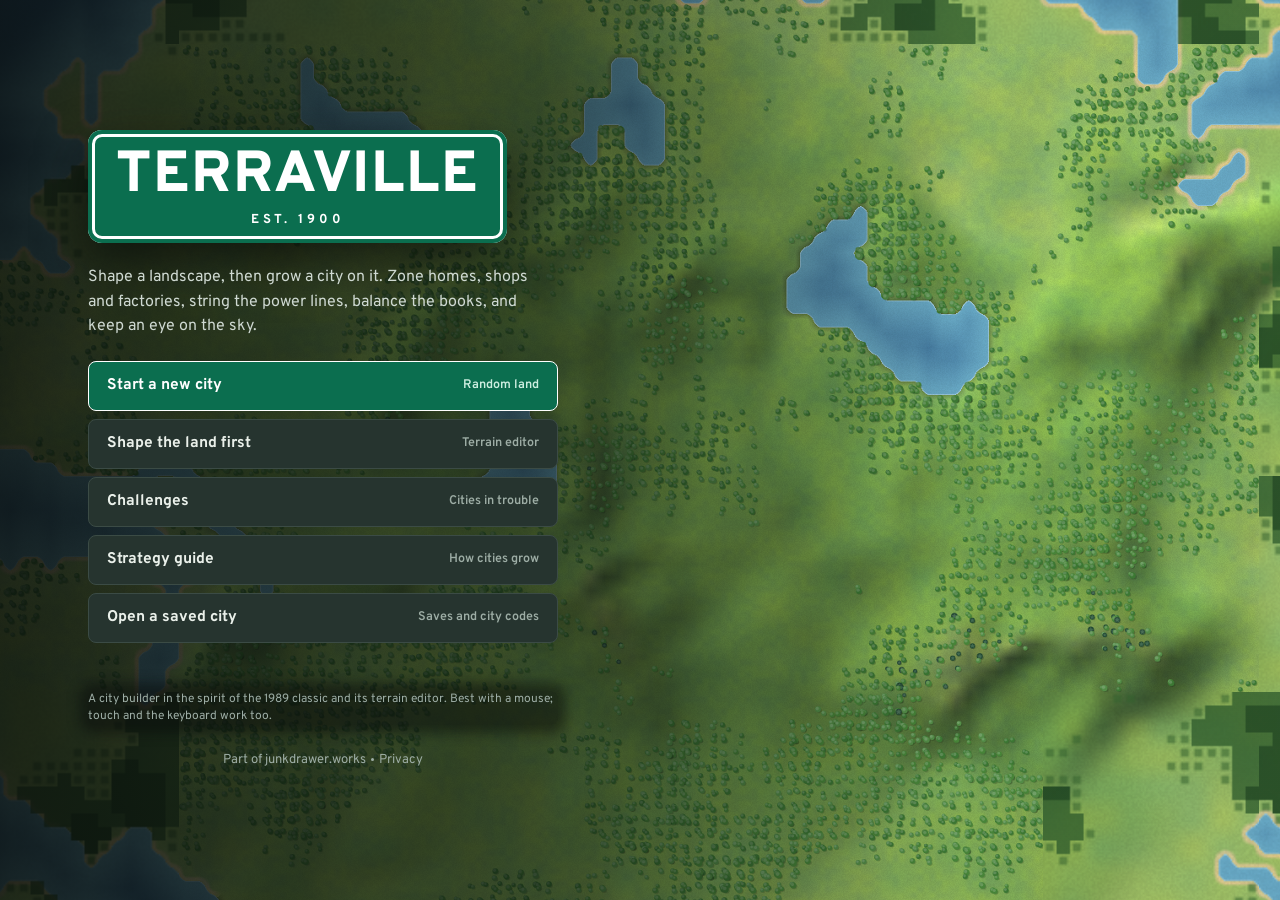
==== commit d20dec96: "Take the edge guard's history entry off between drags, so one Back still closes the app The extra hi" ====
--- a/index.html
+++ b/index.html
@@ -20,7 +20,7 @@
 <body>
 <noscript>Terraville needs JavaScript to draw the map and run the city.</noscript>
 <div id="app"></div>
-<script>"use strict";(()=>{var tr=Object.defineProperty;var ir=(r,e,t)=>e in r?tr(r,e,{enumerable:!0,configurable:!0,writable:!0,value:t}):r[e]=t;var y=(r,e,t)=>ir(r,typeof e!="symbol"?e+"":e,t);function rs({surfaces:r=[],history:e=!0,onBack:t=null,slipMs:i=1e3}={}){let n="__edgeGuard",s=new Map,o=-1/0,a=!1,l=!1;if(!document.getElementById("edge-guard-css")){let h=document.createElement("style");h.id="edge-guard-css",h.textContent="html, body { overscroll-behavior: none; }",document.head.append(h)}let d=h=>{h.addEventListener("pointerdown",u=>s.set(u.pointerId,h)),h.addEventListener("pointerup",u=>s.delete(u.pointerId)),h.addEventListener("pointercancel",u=>{s.delete(u.pointerId),o=performance.now()}),h.addEventListener("lostpointercapture",u=>s.delete(u.pointerId))};r.forEach(d);let c=()=>s.size>0||performance.now()-o<i;if(e){try{a=!!window.history.state?.[n]}catch{}let h=()=>{if(!(a||l))try{window.history.pushState({...window.history.state||{},[n]:!0},""),a=!0}catch{}};["pointerup","keydown","click"].forEach(u=>addEventListener(u,h,!0)),addEventListener("popstate",u=>{if(!(l||u.state?.[n])&&a&&(a=!1,!c())){if(t){t();return}l=!0,window.history.back()}})}return{slip:c,watch:d}}var Ti=class{constructor(){y(this,"enabled",!0);y(this,"ctx",null);y(this,"master",null);y(this,"last",new Map)}unlock(){if(this.ctx){this.ctx.state==="suspended"&&this.ctx.resume();return}try{let e=window.AudioContext||window.webkitAudioContext;this.ctx=new e,this.master=this.ctx.createGain(),this.master.gain.value=.35,this.master.connect(this.ctx.destination)}catch{this.ctx=null}}play(e){if(!this.enabled||!this.ctx||!this.master)return;let t=this.ctx.currentTime,i=this.last.get(e)??-1;if(!(t-i<(e==="terrain"?.12:e==="crumble"?.3:.05)))switch(this.last.set(e,t),e){case"click":return this.tone(880,.04,"square",.08);case"build":return this.tone(220,.09,"triangle",.35),this.noise(.06,900,.18);case"zone":return this.tone(523,.08,"sine",.25),this.tone(784,.12,"sine",.2,.06);case"bulldoze":return this.noise(.28,400,.4);case"error":return this.tone(140,.18,"sawtooth",.2);case"terrain":return this.noise(.08,250,.12);case"crumble":return this.noise(.35,200,.6);case"coin":return this.tone(988,.08,"square",.15),this.tone(1319,.2,"square",.15,.08);case"fanfare":{[523,659,784,1047].forEach((n,s)=>this.tone(n,.18,"triangle",.25,s*.11));return}case"sting":return this.tone(392,.2,"triangle",.28),this.tone(277,.55,"triangle",.28,.2);case"alert":{let n=this.ctx.createOscillator(),s=this.ctx.createGain();n.type="sawtooth",n.frequency.setValueAtTime(600,t),n.frequency.linearRampToValueAtTime(900,t+.35),n.frequency.linearRampToValueAtTime(600,t+.7),s.gain.setValueAtTime(1e-4,t),s.gain.exponentialRampToValueAtTime(.12,t+.05),s.gain.exponentialRampToValueAtTime(1e-4,t+.75),n.connect(s).connect(this.master),n.start(t),n.stop(t+.8)}}}tone(e,t,i,n,s=0){let o=this.ctx,a=o.currentTime+s,l=o.createOscillator(),d=o.createGain();l.type=i,l.frequency.value=e,d.gain.setValueAtTime(1e-4,a),d.gain.exponentialRampToValueAtTime(n,a+.01),d.gain.exponentialRampToValueAtTime(1e-4,a+t),l.connect(d).connect(this.master),l.start(a),l.stop(a+t+.02)}noise(e,t,i){let n=this.ctx,s=n.currentTime,o=Math.floor(n.sampleRate*e),a=n.createBuffer(1,o,n.sampleRate),l=a.getChannelData(0);for(let u=0;u<o;u++)l[u]=(Math.random()*2-1)*(1-u/o);let d=n.createBufferSource();d.buffer=a;let c=n.createBiquadFilter();c.type="lowpass",c.frequency.value=t;let h=n.createGain();h.gain.value=i,d.connect(c).connect(h).connect(this.master),d.start(s)}};var Te={res:18e3,com:5e3,ind:4e3};function z(r){return Math.round(r).toLocaleString("en-US")}var _t=r=>z(Te[r]),ft={stadium:`Needed before housing passes ${_t("res")} residents.`,airport:`Needed before commerce passes ${_t("com")} jobs.`,seaport:`Needed before industry passes ${_t("ind")} jobs. Must touch water.`},as={stadium:`Lets housing grow past ${_t("res")} residents`,airport:`Lets commerce grow past ${_t("com")} jobs`,seaport:`Lets industry grow past ${_t("ind")} jobs`},tt={mayor:{reach:10,lv:30,at:"at its door"},plaza:{reach:14,lv:40,at:"beside it"},monument:{reach:20,lv:40,at:"at its foot"}},Ct=5,At=12,ls=150,$i={police:"Cuts crime within about 18 tiles",fire:"Prevents and fights fires within about 18 tiles",school:"Raises land value within about 15 tiles",hospital:"Raises land value within about 18 tiles",park:"Raises land value nearby, soaks up a little pollution",stadium:ft.stadium.slice(0,-1),airport:ft.airport.slice(0,-1),seaport:ft.seaport.slice(0,-1),coal:"Powers the zones its grid reaches, and pollutes heavily",nuclear:"Powers the zones its grid reaches, with clean air",wind:"Powers the zones its grid reaches",solar:"Powers the zones its grid reaches",mayor:`Raises land value within about ${tt.mayor.reach} tiles`,cityhall:`Cuts crime within about ${At} tiles`,plaza:`Raises land value within about ${tt.plaza.reach} tiles`,expo:"Raises land value across the whole city",monument:`Raises land value within about ${tt.monument.reach} tiles`},nt={1:"mayor",2:"cityhall",3:"plaza",4:"expo",5:"monument"};function Et(r){return Object.values(nt).includes(r)}function Ci(r){return Number(Object.keys(nt).find(e=>nt[Number(e)]===r)??0)}function De(r){return/^[aeiou]/i.test(r)?"an":"a"}var F={res:{kind:"res",name:"Residential zone",size:3,cost:100,upkeep:0,maxSpread:9,blurb:"Homes. Grows from cottages to towers when land value is high."},com:{kind:"com",name:"Commercial zone",size:3,cost:100,upkeep:0,maxSpread:9,blurb:"Shops and offices. Needs customers from residential zones."},ind:{kind:"ind",name:"Industrial zone",size:3,cost:100,upkeep:0,maxSpread:9,blurb:"Factories and warehouses. Jobs, and pollution."},police:{kind:"police",name:"Police station",size:3,cost:500,upkeep:45,maxSpread:9,blurb:"Cuts crime within about 18 tiles."},fire:{kind:"fire",name:"Fire station",size:3,cost:500,upkeep:45,maxSpread:9,blurb:"Puts out fires and prevents new ones nearby."},school:{kind:"school",name:"School",size:3,cost:800,upkeep:40,maxSpread:9,blurb:"Raises land value and draws families to nearby homes."},hospital:{kind:"hospital",name:"Hospital",size:3,cost:1200,upkeep:60,maxSpread:9,blurb:"Raises land value and lets neighbourhoods grow denser."},park:{kind:"park",name:"Park",size:1,cost:10,upkeep:.3,noPower:!0,maxSpread:30,blurb:"Raises land value and soaks up a little pollution."},stadium:{kind:"stadium",name:"Stadium",size:4,cost:3e3,upkeep:30,maxSpread:8,blurb:ft.stadium},seaport:{kind:"seaport",name:"Seaport",size:4,cost:5e3,upkeep:50,pollution:60,needsShore:!0,maxSpread:8,blurb:ft.seaport},airport:{kind:"airport",name:"Airport",size:6,cost:1e4,upkeep:80,pollution:90,maxSpread:6,blurb:ft.airport},coal:{kind:"coal",name:"Coal plant",size:4,cost:3e3,upkeep:25,capacity:700,pollution:255,maxSpread:8,blurb:"700 MW. Cheap and dirty."},nuclear:{kind:"nuclear",name:"Nuclear plant",size:4,cost:5e3,upkeep:60,capacity:2e3,maxSpread:8,blurb:"2,000 MW and clean air. Rarely, a meltdown."},wind:{kind:"wind",name:"Wind turbine",size:1,cost:250,upkeep:2,capacity:18,maxSpread:40,blurb:"18 MW. Hilltops are fine."},solar:{kind:"solar",name:"Solar farm",size:3,cost:2600,upkeep:12,capacity:160,maxSpread:9,blurb:"160 MW of quiet power."},mayor:{kind:"mayor",name:"Mayor\u2019s house",size:2,cost:0,upkeep:0,noPower:!0,maxSpread:9,blurb:"The city\u2019s gift for reaching Town: free, and it raises land value around it."},cityhall:{kind:"cityhall",name:"City hall",size:3,cost:0,upkeep:0,maxSpread:9,blurb:"The city\u2019s gift for reaching City: free, and it cuts crime around it."},plaza:{kind:"plaza",name:"Plaza and statue",size:3,cost:0,upkeep:0,noPower:!0,maxSpread:9,blurb:"The city\u2019s gift for reaching Capital: free, and it raises land value around it."},expo:{kind:"expo",name:"Exhibition hall",size:4,cost:0,upkeep:0,noPower:!0,maxSpread:8,blurb:"The city\u2019s gift for reaching Metropolis: free, and it raises land value across the whole city."},monument:{kind:"monument",name:"Monument",size:3,cost:0,upkeep:0,noPower:!0,maxSpread:9,blurb:"The city\u2019s gift for reaching Megalopolis: free, and it raises land value far around it."}},qt={stadium:[{name:"Big-league stadium",cost:15e3,upkeep:60},{name:"Domed stadium",cost:4e4,upkeep:120}],seaport:[{name:"Container port",cost:2e4,upkeep:75},{name:"Deep-water port",cost:45e3,upkeep:150}],airport:[{name:"Jet terminal",cost:25e3,upkeep:120},{name:"International airport",cost:6e4,upkeep:240}]},mt=3;function ds(r){return 1+(qt[r]?.length??0)}function Ai(r){return qt[r.kind]?.[r.level-1]}function Ne(r){return r.level>1&&qt[r.kind]?.[r.level-2]?.name||F[r.kind].name}function Ei(r){let e=F[r.kind].upkeep,t=qt[r.kind]??[];for(let i=0;i<Math.min(r.level-1,t.length);i++)e+=t[i].upkeep;return e}function Q(r){return r==="res"||r==="com"||r==="ind"}var gt={res:[0,24,48,72,96,360,800,1400,2200],com:[0,60,180,420,800,1500],ind:[0,90,240,460,760]};var Gt={res:[0,0,0,0,0,55,95,135,175],com:[0,0,40,80,120,165],ind:[0,0,0,0,0]},it={road:10,rail:20,power:5},Lt={road:60,rail:120,power:25},Je={road:.15,rail:.3,bridge:1},jt={road:14,rail:9,power:999},Ue=1,di=9,Ze=2,Li=3,bn=[{id:"query",name:"Inspect",kind:"click",key:"q",group:"look",tip:"Click a tile to see what is there.",touchTip:"Tap a tile to see what is there; its card can bulldoze it. Drag to move the map."},{id:"bulldoze",name:"Bulldoze",kind:"rect",key:"b",cost:Ue,group:"look",tip:"Drag to clear buildings, roads, trees and rubble. $1 a tile. With any tool, right-click something to bulldoze it, or Shift-drag to clear an area. It does not flatten hills: use Level land for that.",touchTip:"Drag to clear buildings, roads, trees and rubble. $1 a tile. It does not flatten hills: use Level land for that."},{id:"road",name:"Road",kind:"line",key:"r",net:1,cost:it.road,group:"move",tip:"Drag to lay road. Over water it becomes a bridge."},{id:"rail",name:"Rail",kind:"line",key:"t",net:2,cost:it.rail,group:"move",tip:"Drag to lay track. Trips by rail add no car traffic."},{id:"power",name:"Power line",kind:"line",key:"p",net:4,cost:it.power,group:"move",tip:"Carries power. Zones also pass power to neighbours."},{id:"res",name:"Residential",kind:"zone",key:"1",building:"res",group:"zone",tip:""},{id:"com",name:"Commercial",kind:"zone",key:"2",building:"com",group:"zone",tip:""},{id:"ind",name:"Industrial",kind:"zone",key:"3",building:"ind",group:"zone",tip:""},{id:"park",name:"Park",kind:"rect",key:"k",building:"park",group:"civic",tip:""},{id:"police",name:"Police",kind:"place",building:"police",group:"civic",tip:""},{id:"fire",name:"Fire station",kind:"place",building:"fire",group:"civic",tip:""},{id:"school",name:"School",kind:"place",building:"school",group:"civic",tip:""},{id:"hospital",name:"Hospital",kind:"place",building:"hospital",group:"civic",tip:""},{id:"stadium",name:"Stadium",kind:"place",building:"stadium",group:"civic",tip:""},{id:"mayor",name:"Mayor\u2019s house",kind:"place",building:"mayor",group:"civic",tip:""},{id:"cityhall",name:"City hall",kind:"place",building:"cityhall",group:"civic",tip:""},{id:"plaza",name:"Plaza and statue",kind:"place",building:"plaza",group:"civic",tip:""},{id:"expo",name:"Exhibition hall",kind:"place",building:"expo",group:"civic",tip:""},{id:"monument",name:"Monument",kind:"place",building:"monument",group:"civic",tip:""},{id:"coal",name:"Coal plant",kind:"place",building:"coal",group:"power",tip:""},{id:"nuclear",name:"Nuclear",kind:"place",building:"nuclear",group:"power",tip:""},{id:"wind",name:"Wind turbine",kind:"place",building:"wind",group:"power",tip:""},{id:"solar",name:"Solar farm",kind:"place",building:"solar",group:"power",tip:""},{id:"seaport",name:"Seaport",kind:"place",building:"seaport",group:"port",tip:""},{id:"airport",name:"Airport",kind:"place",building:"airport",group:"port",tip:""},{id:"trees",name:"Plant trees",kind:"rect",key:"g",cost:3,group:"land",tip:"Drag to plant trees. $3 a tile."},{id:"level",name:"Level land",kind:"brush",key:"l",group:"land",tip:"Hold over a slope to flatten it to the height where you first pressed. $2 per metre of earth moved. Shows the Steepness layer while selected. Roads, rail and zones grade moderate slopes by themselves."}];for(let r of bn)if(r.building){let e=F[r.building];r.cost=e.cost,r.tip||(r.tip=e.blurb)}var cs=[{id:"pan",name:"Look around",kind:"click",key:"q",group:"look",tip:"Drag to move the map. Click to read elevation.",touchTip:"Drag to move the map. Tap to read the height of the land."},{id:"raise",name:"Raise",kind:"brush",key:"r",group:"shape",tip:"Push the ground up. Hold to keep raising."},{id:"lower",name:"Lower",kind:"brush",key:"f",group:"shape",tip:"Dig down. Below sea level it floods."},{id:"smooth",name:"Smooth",kind:"brush",key:"s",group:"shape",tip:"Soften cliffs and bumps."},{id:"flatten",name:"Flatten",kind:"brush",key:"l",group:"shape",tip:"Level to the height where the stroke started."},{id:"roughen",name:"Roughen",kind:"brush",key:"n",group:"shape",tip:"Add crags and noise."},{id:"water",name:"Water",kind:"brush",key:"w",group:"paint",tip:"Paint lakes and channels at any height."},{id:"land",name:"Dry land",kind:"brush",key:"d",group:"paint",tip:"Paint water away."},{id:"spring",name:"Spring",kind:"click",key:"v",group:"paint",tip:"Click high ground: a river finds its own way downhill."},{id:"forest",name:"Forest",kind:"brush",key:"g",group:"paint",tip:"Paint trees."},{id:"clear",name:"Clear trees",kind:"brush",key:"c",group:"paint",tip:"Remove trees."}],ci=2500,st=5e3,_e=[{id:"easy",name:"Easy",funds:2e4,income:1.2,disasters:.5},{id:"medium",name:"Medium",funds:1e4,income:1,disasters:1},{id:"hard",name:"Hard",funds:7500,income:.85,disasters:1.6}],ot=[{id:"small",name:"Small",w:72,h:60},{id:"classic",name:"Classic",w:120,h:100},{id:"large",name:"Large",w:180,h:150}],me=[{min:0,name:"Village"},{min:2e3,name:"Town"},{min:1e4,name:"City"},{min:5e4,name:"Capital"},{min:1e5,name:"Metropolis"},{min:25e4,name:"Megalopolis"}];function Qe(r){let e=me[0].name;for(let t of me)r>=t.min&&(e=t.name);return e}function Oe(r){return Math.round(r/255*100)}var se=' <span class="sep" aria-hidden="true">\xB7</span> ',hi=["Jan","Feb","Mar","Apr","May","Jun","Jul","Aug","Sep","Oct","Nov","Dec"],Kt=1900;function he(r){return`${hi[r%12]} ${Kt+Math.floor(r/12)}`}var hs=typeof matchMedia=="function"?matchMedia("(prefers-reduced-motion: reduce)"):null,us=!!hs?.matches;hs?.addEventListener("change",r=>us=r.matches);function Rt(){return us}function ue(r){let e=parseInt(r.slice(1),16);return[e>>16&255,e>>8&255,e&255]}function nr(r,e=1){let t=Math.max(0,Math.min(255,Math.round(r[0]))),i=Math.max(0,Math.min(255,Math.round(r[1]))),n=Math.max(0,Math.min(255,Math.round(r[2])));return e>=1?`rgb(${t},${i},${n})`:`rgba(${t},${i},${n},${e})`}var Ri=new Map;function oe(r,e,t=1){let i=`${r}|${e.toFixed(3)}|${t}`,n=Ri.get(i);if(!n){let s=ue(r),o=e<=1?[s[0]*e,s[1]*e,s[2]*e]:[s[0]+(255-s[0])*(e-1),s[1]+(255-s[1])*(e-1),s[2]+(255-s[2])*(e-1)];n=nr(o,t),Ri.size>4e3&&Ri.clear(),Ri.set(i,n)}return n}var bt={res:"#199e70",com:"#3987e5",ind:"#c98500"},Di={res:"#2fcf8f",com:"#5aa6ff",ind:"#f2b21b"};var sr=ue("#3DBE84"),or=ue("#5AA6FF"),rr=ue("#E6A92A"),ar=ue("#D5D0C4"),lr=ue("#F2C94C"),Pi=class{constructor(e,t){this.canvas=e;this.renderer=t;y(this,"base");y(this,"dirty",!0);y(this,"timer",0);this.base=document.createElement("canvas")}markDirty(){this.dirty=!0}picture(){let e=this.renderer.world;return e?(this.dirty&&this.rebuild(e),this.base):null}rebuild(e){(this.base.width!==e.w||this.base.height!==e.h)&&(this.base.width=e.w,this.base.height=e.h);let t=this.base.getContext("2d"),i=t.createImageData(e.w,e.h),n=i.data,s=this.renderer.field;for(let o=0;o<e.n;o++){let a=o*4,l,d,c;if(e.water[o]&&!e.net[o]){let u=s.deep[o];l=111-u*65,d=179-u*84,c=207-u*65}else if(l=s.col[o*3],d=s.col[o*3+1],c=s.col[o*3+2],e.trees[o]){let u=.72-e.trees[o]*.06;l*=u*.8,d*=u,c*=u*.8}let h=e.occ[o];if(h){let u=e.buildings.get(h);if(u){let p=u.kind==="res"?sr:u.kind==="com"?or:u.kind==="ind"?rr:u.kind==="coal"||u.kind==="nuclear"||u.kind==="wind"||u.kind==="solar"?lr:u.kind==="park"?[120,180,90]:ar,f=u.kind==="res"||u.kind==="com"||u.kind==="ind"?.55+Math.min(1,u.level/5)*.45:1;l=p[0]*f,d=p[1]*f,c=p[2]*f}}else e.net[o]&1?(l=70,d=72,c=76):e.net[o]&2?(l=120,d=96,c=80):e.net[o]&4&&(l=l*.8+40,d=d*.8+30,c*=.6);e.fire[o]&&(l=255,d=110,c=20),e.rubble[o]&&(l=130,d=118,c=104),n[a]=l,n[a+1]=d,n[a+2]=c,n[a+3]=255}t.putImageData(i,0,0),this.dirty=!1}draw(e){let t=this.renderer,i=t.world;if(!i)return;this.timer-=e,this.dirty&&this.timer<=0&&(this.rebuild(i),this.timer=.5);let n=Math.min(window.devicePixelRatio||1,2),s=this.canvas.clientWidth,o=this.canvas.clientHeight;if(!s||!o)return;this.canvas.width!==Math.round(s*n)&&(this.canvas.width=Math.round(s*n)),this.canvas.height!==Math.round(o*n)&&(this.canvas.height=Math.round(o*n));let a=this.canvas.getContext("2d"),l=Math.min(this.canvas.width/i.w,this.canvas.height/i.h),d=(this.canvas.width-i.w*l)/2,c=(this.canvas.height-i.h*l)/2;a.setTransform(1,0,0,1,0,0),a.fillStyle="#0E1412",a.fillRect(0,0,this.canvas.width,this.canvas.height),a.imageSmoothingEnabled=!1,a.drawImage(this.base,d,c,i.w*l,i.h*l);let h=t.screenToTile(0,0),u=t.screenToTile(t.cssW,t.cssH);a.strokeStyle="#FFFFFF",a.lineWidth=Math.max(1,n);let p=Math.max(0,h.x),f=Math.max(0,h.y),g=Math.min(i.w,u.x),m=Math.min(i.h,u.y);a.strokeRect(d+p*l,c+f*l,(g-p)*l,(m-f)*l)}toTile(e,t){let i=this.renderer.world,n=this.canvas.getBoundingClientRect(),s=Math.min(n.width/i.w,n.height/i.h),o=(n.width-i.w*s)/2,a=(n.height-i.h*s)/2;return{x:(e-n.left-o)/s,y:(t-n.top-a)/s}}};function Dt(r){let e=2166136261;for(let t=0;t<r.length;t++)e^=r.charCodeAt(t),e=Math.imul(e,16777619);return e>>>0}function qe(r){let e=r>>>0;return()=>{e=e+1831565813>>>0;let t=e;return t=Math.imul(t^t>>>15,t|1),t^=t+Math.imul(t^t>>>7,t|61),((t^t>>>14)>>>0)/4294967296}}function le(r,e,t=0){let i=Math.imul(r|0,374761393)^Math.imul(e|0,668265263)^Math.imul(t|0,2147483647);return i=Math.imul(i^i>>>13,1274126177),i^=i>>>16,(i>>>0)/4294967296}function dr(r,e,t){return e+Math.floor(r()*(t-e+1))}function ui(r,e){return e[Math.floor(r()*e.length)]}function te(r,e,t){return r<e?e:r>t?t:r}function yt(r,e,t){let i=te((t-r)/(e-r),0,1);return i*i*(3-2*i)}var ps=["amber","basin","cedar","delta","ember","fjord","grove","harbor","inlet","juniper","kettle","lagoon","mesa","north","orchard","prairie","quarry","ridge","summit","tundra","upland","valley","willow","yarrow","zephyr","bluff","canyon","dune","estuary","fen","glacier","heath","isle","knoll","loch","moor","oasis","pine","reef","shoal","tarn"];function rt(){let r=qe((Date.now()^Math.random()*1e9)>>>0);return`${ui(r,ps)}-${ui(r,ps)}-${dr(r,10,99)}`}var vt=[[0,ue("#9DC06A")],[8,ue("#8DB75D")],[30,ue("#77A64F")],[70,ue("#6C9447")],[110,ue("#7F8A4F")],[150,ue("#8C7E60")],[200,ue("#958A7E")],[260,ue("#AEA79E")],[310,ue("#D6D3CE")],[340,ue("#F1F3F4")]];function cr(r,e,t){if(r<=vt[0][0]){let n=vt[0][1];e[t]=n[0],e[t+1]=n[1],e[t+2]=n[2];return}for(let n=1;n<vt.length;n++)if(r<=vt[n][0]){let[s,o]=vt[n-1],[a,l]=vt[n],d=(r-s)/(a-s);e[t]=o[0]+(l[0]-o[0])*d,e[t+1]=o[1]+(l[1]-o[1])*d,e[t+2]=o[2]+(l[2]-o[2])*d;return}let i=vt[vt.length-1][1];e[t]=i[0],e[t+1]=i[1],e[t+2]=i[2]}var Vt=ue("#6FB3CF"),yn=ue("#2E5F8E"),vn=ue("#DCCB93"),wn=ue("#CFE8EF"),hr=-.55,ur=-.62,pr=.56,Jt=class{constructor(e){this.world=e;y(this,"w");y(this,"h");y(this,"col");y(this,"wat");y(this,"deep");y(this,"sandy");this.w=e.w,this.h=e.h;let t=e.n;this.col=new Float32Array(t*3),this.wat=new Float32Array(t),this.deep=new Float32Array(t),this.sandy=new Float32Array(t),this.updateWater(),this.updateColors(0,0,e.w-1,e.h-1)}updateWater(){let{w:e,h:t,n:i}=this.world,n=this.world.water,s=new Uint8Array(i).fill(255),o=new Int32Array(i),a=0,l=0;for(let d=0;d<i;d++)this.wat[d]=n[d]?1:0,n[d]||(s[d]=0,o[l++]=d);for(;a<l;){let d=o[a++],c=s[d];if(c>=8)continue;let h=d%e,u=d/e|0;h>0&&s[d-1]>c+1&&(s[d-1]=c+1,o[l++]=d-1),h<e-1&&s[d+1]>c+1&&(s[d+1]=c+1,o[l++]=d+1),u>0&&s[d-e]>c+1&&(s[d-e]=c+1,o[l++]=d-e),u<t-1&&s[d+e]>c+1&&(s[d+e]=c+1,o[l++]=d+e)}for(let d=0;d<i;d++)this.deep[d]=n[d]?Math.min(1,(Math.min(s[d],9)-.5)/6):0;for(let d=0;d<t;d++)for(let c=0;c<e;c++){let h=d*e+c,u=!1;if(!n[h])for(let p=-1;p<=1&&!u;p++)for(let f=-1;f<=1;f++){let g=c+f,m=d+p;if(g>=0&&m>=0&&g<e&&m<t&&n[m*e+g]&&this.world.height[m*e+g]<0){u=!0;break}}this.sandy[h]=u&&this.world.height[h]<3.5?1:0}}updateColors(e,t,i,n){let{w:s,h:o}=this,a=this.world.height,l=this.world.water;e=Math.max(0,e-1),t=Math.max(0,t-1),i=Math.min(s-1,i+1),n=Math.min(o-1,n+1);let d=1/16;for(let c=t;c<=n;c++)for(let h=e;h<=i;h++){let u=c*s+h,p=u*3,f=Math.max(0,a[u]),g=Math.max(0,a[c*s+Math.max(0,h-1)]),m=Math.max(0,a[c*s+Math.min(s-1,h+1)]),b=Math.max(0,a[Math.max(0,c-1)*s+h]),v=Math.max(0,a[Math.min(o-1,c+1)*s+h]),w=(m-g)/2*d,M=(v-b)/2*d,C=Math.sqrt(w*w+M*M+1),S=-w/C,T=-M/C,k=1/C,L=.7+.55*(S*hr+T*ur+k*pr);cr(l[u]?0:f,this.col,p);let A=Math.max(0,L-1),P=Math.max(0,1-L);this.col[p]*=L*(1+A*.25-P*.12),this.col[p+1]*=L*(1+A*.12-P*.04),this.col[p+2]*=L*(1-A*.1+P*.22)}}};function pi(r,e){let t=Math.imul(r,374761393)^Math.imul(e,668265263);return t=Math.imul(t^t>>>13,1274126177),((t^t>>>16)>>>0)/4294967296}function fs(r,e,t){let i=Math.floor(r),n=Math.floor(e),s=r-i,o=e-n,a=s*s*(3-2*s),l=o*o*(3-2*o),d=pi(i+t,n),c=pi(i+1+t,n),h=pi(i+t,n+1),u=pi(i+1+t,n+1);return d+(c-d)*a+(h-d)*l+(d-c-h+u)*a*l}function fi(r,e,t,i,n,s,o,a){let l=s*o,d=r.createImageData(l,l),c=d.data,{w:h,h:u}=e,p=e.col,f=e.wat,g=e.deep,m=e.sandy,b=t.height,v=o>=16?16/o:1,w=new Float32Array(l),M=10;for(let C=0;C<l;C++){let S=n+(C+.5)/o-.5,T=Math.floor(S),k=S-T,E=T<0?0:T>=u?u-1:T;T++;let L=T<0?0:T>=u?u-1:T,A=0;for(let P=0;P<l;P++){let x=i+(P+.5)/o-.5,I=Math.floor(x),D=x-I,B=I<0?0:I>=h?h-1:I;I++;let U=I<0?0:I>=h?h-1:I,O=E*h+B,de=E*h+U,be=L*h+B,ne=L*h+U,$e=(1-D)*(1-k),ke=D*(1-k),fe=(1-D)*k,xe=D*k,Fe=f[O]*$e+f[de]*ke+f[be]*fe+f[ne]*xe,Ve=Math.floor((i*o+P)*v),_=Math.floor((n*o+C)*v),V=pi(Ve,_),N,Z,ce,Me=(C*l+P)*4;if(Fe>.5){let re=g[O]*$e+g[de]*ke+g[be]*fe+g[ne]*xe;if(N=Vt[0]+(yn[0]-Vt[0])*re,Z=Vt[1]+(yn[1]-Vt[1])*re,ce=Vt[2]+(yn[2]-Vt[2])*re,Fe<.6){let we=1-(Fe-.5)/.1;N+=(wn[0]-N)*we*.7,Z+=(wn[1]-Z)*we*.7,ce+=(wn[2]-ce)*we*.7}let ve=.97+V*.05;N*=ve,Z*=ve,ce*=ve}else{let re=O*3,ve=de*3,we=be*3,Ce=ne*3;if(N=p[re]*$e+p[ve]*ke+p[we]*fe+p[Ce]*xe,Z=p[re+1]*$e+p[ve+1]*ke+p[we+1]*fe+p[Ce+1]*xe,ce=p[re+2]*$e+p[ve+2]*ke+p[we+2]*fe+p[Ce+2]*xe,Fe>.12){let $t=m[O]*$e+m[de]*ke+m[be]*fe+m[ne]*xe;if($t>.2){let ze=Math.min(1,(Fe-.12)/.2)*Math.min(1,$t*1.6);N+=(vn[0]-N)*ze,Z+=(vn[1]-Z)*ze,ce+=(vn[2]-ce)*ze}else{let ze=Math.min(1,(Fe-.12)/.38)*.25;N*=1-ze,Z*=1-ze,ce*=1-ze}}let Se=.965+V*.07,Ae=i+(P+.5)/o,Ee=n+(C+.5)/o,li=fs(Ae*.45,Ee*.45,911)-.5,Nt=o>=16?fs(Ae*2.2,Ee*2.2,313)-.5:0,Ut=li*.9+Nt*.5;if(N*=Se*(1+Ut*.16),Z*=Se*(1+Ut*.05+Nt*.04),ce*=Se*(1-Ut*.12),a){let $t=b[O]*$e+b[de]*ke+b[be]*fe+b[ne]*xe,ze=Math.floor($t/M),ss=C>0?Math.floor(w[P]/M):ze,os=P>0?Math.floor(A/M):ze;if($t>0&&(ze!==ss||ze!==os)){let gn=Math.max(ze,ss,os)%5===0?.72:.86;N*=gn,Z*=gn,ce*=gn}w[P]=$t,A=$t}}c[Me]=N,c[Me+1]=Z,c[Me+2]=ce,c[Me+3]=255}}return d}var kn=["#B4533C","#8C3B31","#6E4C3A","#56677A","#3E5670","#6D7E57","#9A6B45","#7A3E4F","#A2482F"],Bi=["#F1E7D3","#E7D8C2","#DDE3E6","#F2D8C6","#E6E1D3","#D9CDBB","#EFE9DF"],Pt=["#C98B6B","#B7735A","#D8CFC2","#C9B8A6","#E0D6C4","#A9B2B8","#BFA58A"],at=["#9B9A94","#8C8C88","#A7A39A","#7F8488","#96918A"],xn=["#6F97B8","#5A7FA3","#86A9C2","#4F6F8C","#7FA0A8","#6A8CA0"],Fi=["#D8453B","#2E8B57","#2C6FB7","#E0A526","#8E44AD","#D35400"],wt=["#D64541","#2E86DE","#F5F6FA","#353B48","#F0C419","#27AE60","#8E8E93","#E67E22","#F5F6FA","#1F2A36"],Mn="#565B5F",ms="#BBB5A8",Sn="#E6C35C";function ee(r,e){return e[Math.floor(r()*e.length)]}function R(r,e,t,i,n,s){r.fillStyle=s,r.fillRect(e,t,i,n)}function X(r,e,t,i,n){r.fillStyle=n,r.beginPath(),r.arc(e,t,Math.max(.5,i),0,Math.PI*2),r.fill()}function En(r,e,t,i,n,s){let{ctx:o,L:a}=r,l=s*.5+a*.05;o.fillStyle="rgba(18,28,22,0.24)",o.beginPath(),o.moveTo(e+i,t+s*.35),o.lineTo(e+i+l,t+s*.35+l*.4),o.lineTo(e+i+l,t+n+l*.4),o.lineTo(e+l*.6,t+n+l*.4),o.lineTo(e,t+n),o.closePath(),o.fill()}function Y(r,e,t,i,n,s,o){let{ctx:a,L:l}=r;s=Math.min(s,n*.92),En(r,e,t,i,n,s);let d=t+n-s,c=n-s;R(a,e,d,i,s,oe(o.wall,.8));let h=o.glow??(o.lit?Math.max(2,Math.min(4,Math.round(i/l*1.2))):0),u=Math.max(.18,Math.min(.3,s/l*.45));for(let p=0;p<h;p++)r.emit?.({kind:"light",x:(e+i*(p+.5)/h)/l,y:(d+s*.5)/l,size:u});if(o.windows!==!1&&s>2.5){let p=o.glass??"#2E3F4F";if(l>=20){let f=Math.max(3,l*.13),g=Math.max(1,Math.floor((s-l*.04)/f)),m=Math.max(3,l*(o.bands?.5:.15)),b=Math.max(1,Math.floor((i-l*.06)/m)),v=(i-l*.06)/b,w=(s-l*.04)/g;for(let M=0;M<g;M++){for(let C=0;C<b;C++){let S=o.rng&&o.lit&&o.rng()<o.lit;a.fillStyle=S?"#F4E3A1":p,o.bands?a.fillRect(e+l*.03,d+l*.02+M*w+w*.25,i-l*.06,w*.5):a.fillRect(e+l*.03+C*v+v*.22,d+l*.02+M*w+w*.22,v*.56,w*.52)}if(o.bands)break}if(o.bands)for(let M=0;M<g;M++)R(a,e+l*.03,d+l*.02+M*w+w*.25,i-l*.06,w*.5,p)}else if(l>=12){let f=Math.max(1,Math.floor(s/3));for(let g=0;g<f;g++)R(a,e+1,d+1+g*(s/f),i-2,Math.max(.6,s/f/2.4),o.glass??"#2E3F4F")}}if(R(a,e,t,i,c,o.roof),l>=12&&(R(a,e,t,i,Math.max(1,l*.025),oe(o.roof,1.18)),R(a,e,t+c-Math.max(1,l*.02),i,Math.max(1,l*.02),oe(o.roof,.78))),o.parapet&&l>=16){a.strokeStyle=oe(o.roof,.82),a.lineWidth=Math.max(1,l*.035);let p=l*.05;a.strokeRect(e+p,t+p,i-p*2,c-p*2)}if(o.roofBits&&o.rng&&l>=16)for(let p=0;p<o.roofBits;p++){let f=l*(.1+o.rng()*.12),g=l*(.08+o.rng()*.1),m=e+l*.08+o.rng()*Math.max(0,i-f-l*.16),b=t+l*.08+o.rng()*Math.max(0,c-g-l*.16);o.rng()<.3?(X(a,m+f/2,b+f/2,f/2,oe(o.roof,1.25)),X(a,m+f/2-f*.1,b+f/2-f*.1,f/3.2,oe(o.roof,1.4))):(R(a,m+l*.02,b+l*.02,f,g,"rgba(0,0,0,0.18)"),R(a,m,b,f,g,oe(o.roof,1.22)))}}function $n(r,e,t,i,n,s,o,a,l,d){let{ctx:c,L:h}=r;En(r,e,t,i,n,s);let u=t+n-s,p=n-s;R(c,e+i*.04,u,i*.92,s,oe(a,.92));let f=e+i/2;if(h>=20){let g=Math.max(1.5,i*.13),m=e+i*(.25+d()*.45);f=m+g/2,R(c,m,u+s*.35,g,s*.65,oe(o,.55));let b=Math.max(1.5,i*.14);for(let v of[e+i*.12,e+i*.74])Math.abs(v-m)<b*1.2||R(c,v,u+s*.28,b,s*.36,"#6E8FA8")}if(r.emit?.({kind:"light",x:f/h,y:(u+s*.5)/h,size:.2}),l?(R(c,e,t,i,p/2,oe(o,1.1)),R(c,e,t+p/2,i,p/2,oe(o,.8)),h>=16&&R(c,e,t+p/2-Math.max(.5,h*.012),i,Math.max(1,h*.024),oe(o,1.3))):(R(c,e,t,i/2,p,oe(o,1.08)),R(c,e+i/2,t,i/2,p,oe(o,.78)),h>=16&&R(c,e+i/2-Math.max(.5,h*.012),t,Math.max(1,h*.024),p,oe(o,1.25))),h>=24&&d()<.6){let g=e+i*(.2+d()*.5);R(c,g,t+p*.15,h*.06,h*.08,oe(o,.5))}}function Ge(r,e,t,i,n,s){let{ctx:o}=r;if(o.fillStyle="rgba(15,30,15,0.22)",o.beginPath(),o.ellipse(e+i*.35,t+i*.45,i*.95,i*.8,0,0,Math.PI*2),o.fill(),s){X(o,e,t,i,oe(n,.85)),o.fillStyle=oe(n,1.12),o.beginPath();for(let a=0;a<5;a++){let l=-Math.PI/2+a*Math.PI*2/5;o.lineTo(e+Math.cos(l)*i*.95,t+Math.sin(l)*i*.95);let d=l+Math.PI/5;o.lineTo(e+Math.cos(d)*i*.45,t+Math.sin(d)*i*.45)}o.closePath(),o.fill()}else X(o,e,t,i,n),X(o,e-i*.28,t-i*.32,i*.58,oe(n,1.18))}function ys(r,e,t,i,n,s,o){let a=s?i:n,l=s?n:i;R(r,e-a/2+n*.15,t-l/2+n*.2,a,l,"rgba(0,0,0,0.25)"),R(r,e-a/2,t-l/2,a,l,o),i>4&&(r.fillStyle="rgba(40,60,80,0.75)",s?r.fillRect(e-a*.12,t-l/2+l*.15,a*.3,l*.7):r.fillRect(e-a/2+a*.15,t-l*.12,a*.7,l*.3))}function zi(r,e,t,i,n,s,o=.5){let{ctx:a,L:l}=r;if(R(a,e,t,i,n,"#6C7073"),l<16)return;let d=l*.2,c=Math.max(1,Math.floor(n/(l*.5)));a.strokeStyle="rgba(240,240,235,0.7)",a.lineWidth=Math.max(.6,l*.015);for(let h=0;h<c;h++){let u=t+h*(n/c);for(let p=e+l*.05;p+d<=e+i;p+=d)a.beginPath(),a.moveTo(p,u+l*.04),a.lineTo(p,u+l*.2),a.stroke(),s()<o&&ys(a,p+d/2,u+l*.12,l*.14,l*.09,!1,ee(s,wt))}}function mi(r,e,t,i,n,s,o="smoke"){let{ctx:a}=r;a.fillStyle="rgba(18,28,22,0.25)",a.beginPath(),a.moveTo(e,t),a.lineTo(e+n*.6,t+n*.25),a.lineTo(e+n*.6+i,t+n*.25+i),a.lineTo(e+i,t+i),a.fill(),R(a,e-i,t-n,i*2,n,oe(s,.85)),R(a,e-i,t-n,i*.7,n,oe(s,1.05)),n>i*5&&(R(a,e-i,t-n+n*.08,i*2,n*.08,"#C0392B"),R(a,e-i,t-n+n*.24,i*2,n*.06,"#ECEFF1")),X(a,e,t-n,i,oe(s,1.1)),X(a,e,t-n,i*.6,"#2A2A2A"),r.emit?.({kind:o,x:e/r.L,y:(t-n)/r.L,size:i/r.L})}function Tn(r,e,t,i,n){let{ctx:s}=r;s.fillStyle="rgba(18,28,22,0.24)",s.beginPath(),s.ellipse(e+i*.35,t+i*.3,i,i,0,0,Math.PI*2),s.fill();let o=s.createRadialGradient(e-i*.4,t-i*.4,i*.1,e,t,i);o.addColorStop(0,oe(n,1.25)),o.addColorStop(1,oe(n,.78)),s.fillStyle=o,s.beginPath(),s.arc(e,t,i,0,Math.PI*2),s.fill()}function Oi(r,e,t){let{ctx:i,L:n,world:s}=r,o=t*s.w+e,a=s.trees[o];if(!a)return;let l=e*n,d=t*n,c=s.height[o];if(n<=8){i.fillStyle=a>=3?"rgba(34,74,36,0.9)":a===2?"rgba(46,92,44,0.75)":"rgba(58,104,50,0.55)";let f=a>=2?0:n*.2;i.fillRect(l+f,d+f,n-f*2,n-f*2);return}let h=[0,2,4,6][a],u=[];for(let f=0;f<h;f++){let g=le(e,t,f*3+1),m=le(e,t,f*3+2),b=le(e,t,f*3+3),v=n*(.15+b*.08)*(a===3?1.1:1);u.push([l+v+g*(n-v*2),d+v+m*(n-v*2),v])}u.sort((f,g)=>f[1]-g[1]);let p=Math.max(0,Math.min(1,(c-60)/80));for(let f=0;f<u.length;f++){let[g,m,b]=u[f],v=le(e,t,90+f)<p,w=le(e,t,50+f),M=v?w<.5?"#2C5A3E":"#355F45":w<.33?"#3F7D36":w<.66?"#4B8A3B":"#57924A";Ge(r,g,m,b,M,v)}}function vs(r,e,t){let{ctx:i,L:n}=r,s=e*n,o=t*n;if(R(i,s,o,n,n,"rgba(120,108,94,0.85)"),n<12)return;let a=n>=32?9:5;for(let l=0;l<a;l++){let d=n*(.08+le(e,t,l)*.14),c=s+le(e,t,l+20)*(n-d),h=o+le(e,t,l+40)*(n-d),u=.6+le(e,t,l+60)*.6;R(i,c+d*.2,h+d*.25,d,d*.8,"rgba(0,0,0,0.2)"),R(i,c,h,d,d*.8,oe("#9C9184",u))}}function ws(r,e,t){let{ctx:i,L:n}=r,s=e*n,o=t*n;if(R(i,s,o,n,n,"rgba(214,190,40,0.35)"),n>=24&&(e+t)%3===0){let a=s+n/2,l=o+n/2;i.fillStyle="rgba(30,30,20,0.65)";for(let d=0;d<3;d++){let c=-Math.PI/2+d*Math.PI*2/3;i.beginPath(),i.moveTo(a,l),i.arc(a,l,n*.3,c-.5,c+.5),i.closePath(),i.fill()}X(i,a,l,n*.07,"rgba(214,190,40,1)")}}var Le=1,Pe=2,Re=4,Ie=8;function Ii(r,e,t,i){let n=0;return t>0&&i((t-1)*r.w+e)&&(n|=Le),e<r.w-1&&i(t*r.w+e+1)&&(n|=Pe),t<r.h-1&&i((t+1)*r.w+e)&&(n|=Re),e>0&&i(t*r.w+e-1)&&(n|=Ie),n}function ks(r){return(r&1)+(r>>1&1)+(r>>2&1)+(r>>3&1)}function xs(r){switch(r){case Le|Pe:return[1,0,Math.PI/2,Math.PI];case Pe|Re:return[1,1,Math.PI,Math.PI*1.5];case Re|Ie:return[0,1,Math.PI*1.5,Math.PI*2];case Ie|Le:return[0,0,0,Math.PI/2]}return null}function Cn(r,e,t,i,n,s,o,a=!0){r.fillStyle=o;let l=i/2,d=s/2;(a||!n)&&r.fillRect(e+l-d,t+l-d,s,s),n&Le&&r.fillRect(e+l-d,t,s,l+d),n&Re&&r.fillRect(e+l-d,t+l-d,s,l+d),n&Ie&&r.fillRect(e,t+l-d,l+d,s),n&Pe&&r.fillRect(e+l-d,t+l-d,l+d,s)}function Zt(r,e,t,i,n,s,o,a,l){r.strokeStyle=a,r.lineWidth=o,l&&r.setLineDash(l),r.beginPath(),r.arc(e+n[0]*i,t+n[1]*i,s,n[2],n[3]),r.stroke(),l&&r.setLineDash([])}function Hi(r,e,t){let{world:i}=r,n=t*i.w+e,s=i.net[n];if(!s)return;let o=i.water[n]===1;if(s&1&&fr(r,e,t,Ii(i,e,t,a=>(i.net[a]&1)!==0),o),s&2&&mr(r,e,t,Ii(i,e,t,a=>(i.net[a]&2)!==0),o,(s&1)!==0),s&4){let a=c=>{let h=i.occ[c],u=h?i.buildings.get(h):void 0;return!!u&&!F[u.kind].noPower},l=(s&3)!==0,d=Ii(i,e,t,c=>(i.net[c]&4)!==0);(!l||ks(d)<2)&&(d|=Ii(i,e,t,a)),gr(r,e,t,d,l,o)}}function fr(r,e,t,i,n){let{ctx:s,L:o}=r,a=e*o,l=t*o,d=o/2,c=o*.6,h=o*.8;if(n){let f=(i&(Pe|Ie))!==0||!(i&(Le|Re));if(s.fillStyle="rgba(10,30,50,0.3)",f?s.fillRect(a,l+d-h/2+o*.14,o,h):s.fillRect(a+d-h/2+o*.14,l,h,o),s.fillStyle="#A8A398",f?s.fillRect(a,l+d-h/2,o,h):s.fillRect(a+d-h/2,l,h,o),s.fillStyle=Mn,f?s.fillRect(a,l+d-c/2,o,c):s.fillRect(a+d-c/2,l,c,o),o>=16){s.fillStyle="#6B665E";let g=Math.max(1,o*.04);f?(s.fillRect(a,l+d-h/2,o,g),s.fillRect(a,l+d+h/2-g,o,g)):(s.fillRect(a+d-h/2,l,g,o),s.fillRect(a+d+h/2-g,l,g,o))}o>=24&&(s.strokeStyle=Sn,s.lineWidth=Math.max(1,o*.03),s.setLineDash([o*.16,o*.12]),s.beginPath(),f?(s.moveTo(a,l+d),s.lineTo(a+o,l+d)):(s.moveTo(a+d,l),s.lineTo(a+d,l+o)),s.stroke(),s.setLineDash([]));return}let u=xs(i);if(u){o>=12&&Zt(s,a,l,o,u,d,h,ms),Zt(s,a,l,o,u,d,c,Mn),o>=24&&Zt(s,a,l,o,u,d,Math.max(1,o*.03),Sn,[o*.16,o*.12]);return}o>=12&&Cn(s,a,l,o,i,h,ms),Cn(s,a,l,o,i,c,Mn);let p=ks(i);if(o>=24){if(s.strokeStyle=Sn,s.lineWidth=Math.max(1,o*.03),i===(Le|Re)||i===(Pe|Ie)||p===1)s.setLineDash([o*.16,o*.12]),s.beginPath(),i&(Le|Re)?(s.moveTo(a+d,i&Le?l:l+d),s.lineTo(a+d,i&Re?l+o:l+d)):(s.moveTo(i&Ie?a:a+d,l+d),s.lineTo(i&Pe?a+o:a+d,l+d)),s.stroke(),s.setLineDash([]);else if(p>=3&&o>=32){s.fillStyle="rgba(245,245,240,0.85)";let f=o*.05;for(let g=0;g<5;g++){let m=d-c/2+f*.6+g*(c/5);i&Le&&s.fillRect(a+m,l+o*.02,f,o*.1),i&Re&&s.fillRect(a+m,l+o*.88,f,o*.1),i&Ie&&s.fillRect(a+o*.02,l+m,o*.1,f),i&Pe&&s.fillRect(a+o*.88,l+m,o*.1,f)}}}}function mr(r,e,t,i,n,s){let{ctx:o,L:a}=r,l=e*a,d=t*a,c=a/2,h=a*.11,u=Math.max(1,a*.035),p=s?null:xs(i);if(n){let m=(i&(Pe|Ie))!==0||!(i&(Le|Re));if(o.fillStyle="rgba(10,30,50,0.3)",m?o.fillRect(l,d+c-a*.25+a*.14,a,a*.5):o.fillRect(l+c-a*.25+a*.14,d,a*.5,a),o.fillStyle="#5F6770",m?o.fillRect(l,d+c-a*.25,a,a*.5):o.fillRect(l+c-a*.25,d,a*.5,a),a>=16){o.strokeStyle="#3E454C",o.lineWidth=Math.max(1,a*.03),o.beginPath();for(let b=0;b<4;b++){let v=b*(a/4);m?(o.moveTo(l+v,d+c-a*.25),o.lineTo(l+v+a/4,d+c+a*.25)):(o.moveTo(l+c-a*.25,d+v),o.lineTo(l+c+a*.25,d+v+a/4))}o.stroke()}}else s||(p?Zt(o,l,d,a,p,c,a*.42,"#8E8579"):Cn(o,l,d,a,i,a*.42,"#8E8579"));if(a>=16&&!s){o.strokeStyle="#5A4636",o.lineWidth=Math.max(1,a*.05),o.beginPath();let m=h*1.7;if(p)for(let b=1;b<5;b++){let v=p[2]+(p[3]-p[2])*b/5,w=l+p[0]*a,M=d+p[1]*a;o.moveTo(w+Math.cos(v)*(c-m),M+Math.sin(v)*(c-m)),o.lineTo(w+Math.cos(v)*(c+m),M+Math.sin(v)*(c+m))}else{let b=a/5;for(let v=0;v<5;v++){let w=b*(v+.5),M=w<c&&i&Le||w>=c&&i&Re||!(i&(Pe|Ie))&&!i,C=w<c&&i&Ie||w>=c&&i&Pe;M&&(o.moveTo(l+c-m,d+w),o.lineTo(l+c+m,d+w)),C&&(o.moveTo(l+w,d+c-m),o.lineTo(l+w,d+c+m))}}o.stroke()}let f="#C9CED4";if(p){Zt(o,l,d,a,p,c-h,u,f),Zt(o,l,d,a,p,c+h,u,f);return}o.fillStyle=f;let g=(m,b,v)=>{m?(o.fillRect(l+c-h-u/2,d+b,u,v-b),o.fillRect(l+c+h-u/2,d+b,u,v-b)):(o.fillRect(l+b,d+c-h-u/2,v-b,u),o.fillRect(l+b,d+c+h-u/2,v-b,u))};if(i||g(!0,a*.2,a*.8),i&Le&&g(!0,0,c+h),i&Re&&g(!0,c-h,a),i&Ie&&g(!1,0,c+h),i&Pe&&g(!1,c-h,a),s&&a>=24){o.fillStyle="rgba(245,245,240,0.8)";let m=(i&(Le|Re))!==0;for(let b of[-.3,.3])m?o.fillRect(l+c+b*a-a*.02,d+a*.1,a*.04,a*.8):o.fillRect(l+a*.1,d+c+b*a-a*.02,a*.8,a*.04)}}function gr(r,e,t,i,n,s){let{ctx:o,L:a}=r,l=e*a,d=t*a,c=a/2,h=a*.07,u=()=>{o.beginPath();let m=(b,v,w,M)=>{o.moveTo(l+b,d+v),o.lineTo(l+w,d+M)};i&Le&&(m(c-h,c,c-h,0),m(c+h,c,c+h,0)),i&Re&&(m(c-h,c,c-h,a),m(c+h,c,c+h,a)),i&Ie&&(m(c,c-h,0,c-h),m(c,c+h,0,c+h)),i&Pe&&(m(c,c-h,a,c-h),m(c,c+h,a,c+h)),o.stroke()},p=Math.max(.7,a*.02);if(n&&(o.strokeStyle="rgba(236,228,205,0.75)",o.lineWidth=p+Math.max(1,a*.035),u()),o.strokeStyle="rgba(40,34,30,0.85)",o.lineWidth=p,u(),n)return;let f=Math.max(1.5,a*.1);if(s){R(o,l+c-f*.7+f*.3,d+c-f*.7+f*.4,f*1.4,f*1.4,"rgba(0,0,0,0.25)"),o.strokeStyle="#8A9199",o.lineWidth=Math.max(1,a*.03),o.strokeRect(l+c-f*.7,d+c-f*.7,f*1.4,f*1.4);return}let g=(i&(Le|Re))!==0&&!(i&(Pe|Ie));R(o,l+c-f/2+f*.4,d+c-f/2+f*.5,f,f,"rgba(0,0,0,0.25)"),R(o,l+c-f/2,d+c-f/2,f,f,"#7A5A3C"),a>=16&&(g?R(o,l+c-h*1.6,d+c-a*.02,h*3.2,a*.04,"#5C4330"):R(o,l+c-a*.02,d+c-h*1.6,a*.04,h*3.2,"#5C4330"))}function br(r){return qe((r.seed^Math.imul(r.level+1,2654435761))>>>0)}function It(r,e){let{ctx:t,L:i}=r,n=e.x*i,s=e.y*i,o=e.size*i;t.save(),t.beginPath(),t.rect(n,s,o,o),t.clip();let a=br(e);switch(e.kind){case"res":yr(r,e,n,s,a);break;case"com":vr(r,e,n,s,a);break;case"ind":wr(r,e,n,s,a);break;case"park":kr(r,e,n,s,a);break;case"police":xr(r,n,s,a);break;case"fire":Sr(r,n,s,a);break;case"school":Tr(r,n,s,a);break;case"hospital":$r(r,n,s,a);break;case"stadium":Dr(r,e,n,s);break;case"seaport":Pr(r,e,n,s,a);break;case"airport":Ir(r,e,n,s,a);break;case"coal":zr(r,n,s,a);break;case"nuclear":Br(r,n,s);break;case"wind":Fr(r,n,s);break;case"solar":Or(r,n,s);break;case"mayor":Cr(r,n,s,a);break;case"cityhall":Ar(r,n,s,a);break;case"plaza":Er(r,n,s);break;case"expo":Lr(r,n,s,a);break;case"monument":Rr(r,n,s);break}t.restore()}function Ln(r,e,t,i){let{ctx:n,L:s}=r,o=e.size*s,a=Di[e.kind];R(n,t,i,o,o,oe(a,1,.13)),n.strokeStyle=oe(a,1,.9),n.lineWidth=Math.max(1,s*.06),s>=12&&n.setLineDash([s*.22,s*.14]);let l=Math.max(1,s*.1);if(n.strokeRect(t+l,i+l,o-l*2,o-l*2),n.setLineDash([]),s>=10){let d=s*.95,c=t+o/2,h=i+o/2;n.fillStyle=oe(a,.72),An(n,c-d/2,h-d/2,d,d,d*.18),n.fill(),n.fillStyle="#FFFFFF",n.font=`800 ${Math.round(d*.62)}px Overpass, system-ui, sans-serif`,n.textAlign="center",n.textBaseline="middle",n.fillText(e.kind==="res"?"R":e.kind==="com"?"C":"I",c,h+d*.05)}}function An(r,e,t,i,n,s){r.beginPath(),r.moveTo(e+s,t),r.arcTo(e+i,t,e+i,t+n,s),r.arcTo(e+i,t+n,e,t+n,s),r.arcTo(e,t+n,e,t,s),r.arcTo(e,t,e+i,t,s),r.closePath()}function yr(r,e,t,i,n){let{ctx:s,L:o}=r;if(e.level===0)return Ln(r,e,t,i);if(e.level<=4){R(s,t,i,o*3,o*3,"rgba(150,200,110,0.28)");let l=[0,2,6,8,1,7,3,5,4];for(let h=l.length-1;h>0;h--){let u=Math.floor(n()*(h+1));u===4||h===4||([l[h],l[u]]=[l[u],l[h]])}let d=e.level*2,c=ee(n,kn);for(let h=0;h<9;h++){let u=l[h],p=t+u%3*o,f=i+Math.floor(u/3)*o;if(h<d){let g=o*(.52+n()*.22),m=o*(.5+n()*.2),b=p+(o-g)*(.3+n()*.4),v=f+(o-m)*(.25+n()*.3);o>=24&&R(s,b+g*.3,v+m,g*.22,f+o-v-m,"#B9B3A6"),$n(r,b,v,g,m,o*.2,n()<.5?c:ee(n,kn),ee(n,Bi),n()<.55,n),o>=16&&n()<.5&&Ge(r,p+o*(.15+n()*.7),f+o*.86,o*.12,"#4B8A3B",!1)}else o>=16&&n()<.7&&Ge(r,p+o*(.3+n()*.4),f+o*(.3+n()*.4),o*(.14+n()*.06),"#4B8A3B",!1)}return}if(R(s,t,i,o*3,o*3,"rgba(196,190,178,0.75)"),e.level===5){for(let l=0;l<3;l++){let d=i+l*o+o*.1,c=4+Math.floor(n()*2),h=o*2.8/c,u=ee(n,kn);for(let p=0;p<c;p++)$n(r,t+o*.1+p*h,d,h+.5,o*.62,o*.24,u,ee(n,Bi),!0,n);R(s,t+o*.1,d+o*.66,o*2.8,o*.22,"rgba(120,170,90,0.55)")}return}if(e.level<=7){R(s,t+o*.3,i+o*1.3,o*2.4,o*.5,"rgba(120,170,90,0.7)");let l=e.level===6?o*.42:o*.72,d=ee(n,Pt),c=ee(n,at);Y(r,t+o*.12,i+o*.1,o*2.76,o*1.25,l,{roof:c,wall:d,rng:n,parapet:!0,roofBits:3,lit:.08}),Y(r,t+o*.12,i+o*1.62,o*(e.level===7?1.3:2.76),o*1.28,l,{roof:c,wall:ee(n,Pt),rng:n,parapet:!0,roofBits:2,lit:.08}),e.level===7&&Y(r,t+o*1.58,i+o*1.62,o*1.3,o*1.28,l*1.2,{roof:ee(n,at),wall:d,rng:n,parapet:!0,roofBits:2}),o>=16&&e.level===6&&(Ge(r,t+o*.5,i+o*1.52,o*.14,"#4B8A3B",!1),Ge(r,t+o*2.5,i+o*1.52,o*.14,"#4B8A3B",!1));return}R(s,t,i,o*3,o*3,"rgba(206,200,188,0.9)");let a=ee(n,at);Y(r,t+o*.12,i+o*.12,o*1.3,o*2.7,o*1.5,{roof:a,wall:ee(n,Pt),rng:n,parapet:!0,roofBits:3,lit:.1}),Y(r,t+o*1.6,i+o*.5,o*1.28,o*2.35,o*1.2,{roof:ee(n,at),wall:ee(n,Pt),rng:n,parapet:!0,roofBits:2,lit:.1})}function vr(r,e,t,i,n){let{ctx:s,L:o}=r;if(e.level===0)return Ln(r,e,t,i);switch(R(s,t,i,o*3,o*3,"rgba(200,196,186,0.85)"),e.level){case 1:{zi(r,t+o*.1,i+o*1.75,o*2.8,o*1.1,n,.45);let a=2+Math.floor(n()*2),l=o*2.8/a;for(let d=0;d<a;d++){let c=t+o*.1+d*l+o*.05,h=l-o*.1;Y(r,c,i+o*.15,h,o*1.4,o*.28,{roof:ee(n,at),wall:ee(n,Bi),windows:!1,rng:n,roofBits:1,glow:1}),gs(r,c,i+o*1.55-o*.06,h,ee(n,Fi))}break}case 2:{let a=3+Math.floor(n()*2),l=o*2.8/a;for(let d=0;d<a;d++){let c=t+o*.1+d*l,h=o*(.3+n()*.2);Y(r,c,i+o*.1,l-o*.04,o*1.7,h,{roof:ee(n,at),wall:ee(n,[...Bi,...Pt]),glass:"#3B4A58",rng:n,parapet:!0,roofBits:1,lit:.15}),gs(r,c,i+o*1.8-o*.07,l-o*.04,ee(n,Fi))}zi(r,t+o*.1,i+o*2.05,o*2.8,o*.8,n,.6);break}case 3:{let a=ee(n,xn);Y(r,t+o*.12,i+o*.12,o*1.45,o*1.9,o*.62,{roof:ee(n,at),wall:"#C9CCD0",glass:a,rng:n,parapet:!0,roofBits:2,bands:n()<.5,glow:2}),Y(r,t+o*1.72,i+o*.5,o*1.16,o*1.5,o*.5,{roof:ee(n,at),wall:ee(n,Pt),glass:"#3B4A58",rng:n,parapet:!0,roofBits:2,glow:2}),zi(r,t+o*.12,i+o*2.2,o*2.76,o*.68,n,.7);break}case 4:{let a=ee(n,xn);Y(r,t+o*.2,i+o*.15,o*1.7,o*2.6,o*1.2,{roof:"#8E959B",wall:"#B8C2CA",glass:a,rng:n,parapet:!0,roofBits:3,bands:!0,glow:3}),Y(r,t+o*2.05,i+o*1.2,o*.8,o*1.6,o*.4,{roof:ee(n,at),wall:ee(n,Pt),glass:"#3B4A58",rng:n,roofBits:1,glow:1});break}default:{let a=ee(n,xn);Y(r,t+o*.1,i+o*1.6,o*2.8,o*1.3,o*.3,{roof:"#9DA3A8",wall:"#C3C8CC",glass:"#3B4A58",rng:n,roofBits:2,glow:3});let l=t+o*(.55+n()*.3);if(Y(r,l,i+o*.1,o*1.6,o*2.75,o*1.85,{roof:"#7F8A93",wall:"#A9B8C4",glass:a,rng:n,bands:n()<.5,lit:.12}),o>=16){let d=o*1.6,c=o*2.75-o*1.85;R(s,l+o*.12,i+o*.2,d-o*.24,c-o*.2,"#6E7880"),o>=24&&(s.strokeStyle="#F1F1EC",s.lineWidth=Math.max(1,o*.03),s.beginPath(),s.arc(l+d/2,i+o*.1+c/2,Math.min(d,c)*.3,0,Math.PI*2),s.stroke(),s.fillStyle="#F1F1EC",s.font=`800 ${Math.round(o*.26)}px system-ui, sans-serif`,s.textAlign="center",s.textBaseline="middle",s.fillText("H",l+d/2,i+o*.1+c/2+1)),r.emit?.({kind:"beacon",x:(l+d-o*.1)/o,y:(i+o*.18)/o,size:.05})}}}}function gs(r,e,t,i,n){let{ctx:s,L:o}=r;if(o<12)return;let a=o*.12,l=Math.max(2,Math.round(i/(o*.12)));for(let d=0;d<l;d++)R(s,e+d*i/l,t,i/l+.5,a,d%2?"#F4F1EA":n);R(s,e,t+a,i,Math.max(1,o*.03),"rgba(0,0,0,0.2)")}function wr(r,e,t,i,n){let{ctx:s,L:o}=r;if(e.level===0)return Ln(r,e,t,i);R(s,t,i,o*3,o*3,"rgba(176,168,150,0.88)");let a=(d,c,h,u,p)=>{if(!(o<16))for(let f=0;f<p;f++){let g=o*(.14+n()*.2),m=o*.12,b=d+n()*(h-g),v=c+n()*(u-m);R(s,b+1,v+1,g,m,"rgba(0,0,0,0.2)"),R(s,b,v,g,m,ee(n,["#B3542E","#2E6DA4","#3D8B4F","#C9A227","#8A8F94","#A0522D"]))}},l=(d,c)=>{o<16||(R(s,d+1,c+1,o*.5,o*.16,"rgba(0,0,0,0.25)"),R(s,d,c,o*.36,o*.16,"#E9E6DF"),R(s,d+o*.37,c+o*.01,o*.13,o*.14,ee(n,["#C0392B","#2E86DE","#27AE60"])))};switch(e.level){case 1:{Y(r,t+o*.15,i+o*.15,o*1.2,o*1,o*.3,{roof:"#8E9AA0",wall:"#B9B2A3",windows:!1,rng:n,glow:1}),Y(r,t+o*1.6,i+o*.3,o*1.2,o*.9,o*.26,{roof:"#A2735A",wall:"#C2B8A6",windows:!1,rng:n,glow:1}),a(t+o*.2,i+o*1.6,o*2.6,o*1.2,7),l(t+o*1.8,i+o*2.5);break}case 2:{bs(r,t+o*.12,i+o*.15,o*2.76,o*1.55,o*.4,n),a(t+o*.2,i+o*2,o*1.4,o*.9,6),l(t+o*1.8,i+o*2),l(t+o*2.1,i+o*2.45);break}case 3:{bs(r,t+o*.12,i+o*.9,o*1.9,o*1.35,o*.45,n),Tn(r,t+o*2.45,i+o*2.45,o*.36,"#D6D2C6"),mi(r,t+o*2.45,i+o*1.8,o*.14,o*1.3,"#8C7B70"),a(t+o*.2,i+o*2.4,o*1.8,o*.5,5);break}default:Y(r,t+o*.1,i+o*.8,o*1.9,o*1.8,o*.7,{roof:"#6F7A80",wall:"#9C9689",glass:"#3F4C55",rng:n,bands:!0,roofBits:3,glow:2}),Tn(r,t+o*2.45,i+o*2.5,o*.38,"#CFC9BB"),Tn(r,t+o*.5,i+o*2.72,o*.24,"#B8B2A4"),mi(r,t+o*2.3,i+o*1.6,o*.16,o*1.45,"#7A6E66"),mi(r,t+o*2.75,i+o*1.75,o*.13,o*1.25,"#7A6E66"),o>=16&&(s.strokeStyle="#8C8F91",s.lineWidth=Math.max(1,o*.05),s.beginPath(),s.moveTo(t+o*2,i+o*2.45),s.lineTo(t+o*2.1,i+o*2.45),s.lineTo(t+o*2.1,i+o*2.72),s.lineTo(t+o*.74,i+o*2.72),s.stroke())}}function bs(r,e,t,i,n,s,o){let{ctx:a,L:l}=r;Y(r,e,t,i,n,s,{roof:"#8E9AA0",wall:"#B4AD9D",windows:!1,rng:o,glow:2});let d=n-s;if(l>=12){let c=Math.max(2,Math.round(i/(l*.35)));for(let u=0;u<c;u++){let p=e+u*i/c;R(a,p,t,i/c/2,d,"#A7B3B8"),R(a,p+i/c/2,t,i/c/2,d,"#77838A")}let h=Math.max(1,Math.floor(i/(l*.45)));for(let u=0;u<h;u++)R(a,e+(u+.3)*(i/h),t+n-s*.8,i/h*.4,s*.8,"#5E5A52")}}function kr(r,e,t,i,n){let{ctx:s,L:o}=r;if(R(s,t,i,o,o,"#8CC063"),o<12){X(s,t+o/2,i+o/2,o*.3,"#4B8A3B");return}let a=e.seed%4;s.strokeStyle="#E3D6B3",s.lineWidth=o*.1,s.beginPath(),a===0?(s.moveTo(t,i+o*.7),s.quadraticCurveTo(t+o*.5,i+o*.3,t+o,i+o*.55)):(s.moveTo(t+o*.3,i),s.quadraticCurveTo(t+o*.6,i+o*.5,t+o*.35,i+o)),s.stroke(),a===1?(s.fillStyle="#5DA9C9",s.beginPath(),s.ellipse(t+o*.68,i+o*.62,o*.2,o*.14,0,0,Math.PI*2),s.fill()):a===2&&(X(s,t+o*.62,i+o*.62,o*.16,"#D8D2C2"),X(s,t+o*.62,i+o*.62,o*.1,"#7CC4E0"));let l=1+e.seed%3;for(let d=0;d<l;d++)Ge(r,t+o*(.2+n()*.6),i+o*(.18+n()*.35),o*(.13+n()*.06),ee(n,["#3F7D36","#4B8A3B","#57924A"]),!1)}function xr(r,e,t,i){let{ctx:n,L:s}=r;R(n,e,t,s*3,s*3,"rgba(200,196,186,0.9)"),Y(r,e+s*.15,t+s*.15,s*2.7,s*1.55,s*.42,{roof:"#3F5A8C",wall:"#D9D6CF",glass:"#2C3E57",rng:i,parapet:!0,glow:2});let o=s*1.55-s*.42;if(s>=12&&Mr(n,e+s*1.5,t+s*.15+o/2,s*.34,"#F2C94C"),zi(r,e+s*.15,t+s*1.95,s*2.7,s*.9,i,0),s>=16)for(let a=0;a<3;a++){let l=e+s*(.5+a*.6);ys(n,l,t+s*2.3,s*.16,s*.1,!1,"#F5F6FA"),R(n,l-s*.05,t+s*2.28,s*.1,s*.03,"#1F3A93")}}function Mr(r,e,t,i,n){r.fillStyle=n,r.beginPath();for(let s=0;s<10;s++){let o=-Math.PI/2+s*Math.PI/5,a=s%2?i*.45:i;r.lineTo(e+Math.cos(o)*a,t+Math.sin(o)*a)}r.closePath(),r.fill()}function Sr(r,e,t,i){let{ctx:n,L:s}=r;R(n,e,t,s*3,s*3,"rgba(200,196,186,0.9)"),Y(r,e+s*.15,t+s*.2,s*2.25,s*1.7,s*.5,{roof:"#8E3B30",wall:"#B5483A",windows:!1,rng:i,parapet:!0,glow:1});let o=t+s*1.9-s*.5;if(s>=12)for(let a=0;a<3;a++)R(n,e+s*(.3+a*.72),o+s*.12,s*.55,s*.38,a===1?"#3B3B3B":"#E7E3DA");Y(r,e+s*2.45,t+s*.15,s*.45,s*1.4,s*.95,{roof:"#7A3129",wall:"#A94436",windows:!1,rng:i}),s>=16&&(R(n,e+s*.95,t+s*2.1,s*.3,s*.62,"rgba(0,0,0,0.25)"),R(n,e+s*.92,t+s*2.05,s*.28,s*.6,"#D0342C"),R(n,e+s*.95,t+s*2.1,s*.22,s*.14,"#E8E8E8"))}function Tr(r,e,t,i){let{ctx:n,L:s}=r;R(n,e,t,s*3,s*3,"#8FBF65"),s>=8&&(n.fillStyle="#C0673F",An(n,e+s*1.25,t+s*1.3,s*1.65,s*1.6,s*.7),n.fill(),n.fillStyle="#6FAE4A",An(n,e+s*1.45,t+s*1.5,s*1.25,s*1.2,s*.5),n.fill(),s>=24&&(n.strokeStyle="rgba(255,255,255,0.8)",n.lineWidth=Math.max(1,s*.02),n.strokeRect(e+s*1.65,t+s*1.7,s*.85,s*.8))),Y(r,e+s*.1,t+s*.1,s*2.8,s*1.05,s*.4,{roof:"#9C5B3B",wall:"#D7A65A",glass:"#34495E",rng:i,parapet:!0,glow:2}),Y(r,e+s*.1,t+s*1,s*1,s*1.9,s*.4,{roof:"#9C5B3B",wall:"#D7A65A",glass:"#34495E",rng:i,parapet:!0}),s>=16&&(R(n,e+s*1.25,t+s*1.2,Math.max(1,s*.03),s*.3,"#7F8C8D"),R(n,e+s*1.28,t+s*1.2,s*.14,s*.09,"#C0392B"))}function $r(r,e,t,i){let{ctx:n,L:s}=r;R(n,e,t,s*3,s*3,"rgba(206,202,192,0.9)"),Y(r,e+s*.2,t+s*.9,s*2.6,s*1.4,s*.55,{roof:"#D9D9D3",wall:"#ECEBE6",glass:"#5D7B94",rng:i,parapet:!0,glow:2}),Y(r,e+s*.95,t+s*.1,s*1.1,s*2.6,s*.75,{roof:"#E4E4DE",wall:"#F2F1EC",glass:"#5D7B94",rng:i,parapet:!0});let o=e+s*1.5,a=t+s*.1+(s*2.6-s*.75)/2,l=s*.2;R(n,o-l*1.5,a-l/2,l*3,l,"#D0342C"),R(n,o-l/2,a-l*1.5,l,l*3,"#D0342C"),s>=16&&(X(n,e+s*.55,t+s*2.6,s*.3,"#7A7F84"),n.fillStyle="#F4D03F",n.font=`800 ${Math.round(s*.3)}px system-ui, sans-serif`,n.textAlign="center",n.textBaseline="middle",n.fillText("H",e+s*.55,t+s*2.62))}function Cr(r,e,t,i){let{ctx:n,L:s}=r;if(R(n,e,t,s*2,s*2,"#3F7D36"),R(n,e+s*.08,t+s*.08,s*1.84,s*1.84,"#9CCB6C"),R(n,e+s*.86,t+s*1.2,s*.28,s*.8,"#E3D6B3"),s>=12&&(X(n,e+s,t+s*1.6,s*.2,"#E3D6B3"),X(n,e+s,t+s*1.6,s*.12,"#D9534F")),$n(r,e+s*.2,t+s*.14,s*1.6,s*1,s*.4,"#4E5A66","#F3EFE6",!0,i),s>=16){R(n,e+s*.74,t+s*.98,s*.52,s*.08,"#FFFFFF");for(let o=0;o<4;o++)R(n,e+s*(.77+o*.14),t+s*1.06,Math.max(1,s*.035),s*.14,"#FFFFFF")}for(let[o,a]of[[.32,1.42],[1.68,1.42],[.32,1.74],[1.68,1.74]])Ge(r,e+s*o,t+s*a,s*.13,"#3F7D36",!1);s>=12&&(R(n,e+s*1.36,t+s*1.18,Math.max(1,s*.03),s*.5,"#7F8C8D"),R(n,e+s*1.39,t+s*1.18,s*.2,s*.12,"#0B6E4F"),R(n,e+s*1.39,t+s*1.18,s*.2,Math.max(1,s*.025),"#FFFFFF"))}function Ar(r,e,t,i){let{ctx:n,L:s}=r;R(n,e,t,s*3,s*3,"#8FBF65"),R(n,e+s*.9,t+s*1.7,s*1.2,s*1.3,"#D8D2C2"),Y(r,e+s*.15,t+s*.3,s*2.7,s*1.3,s*.42,{roof:"#B9B2A2",wall:"#E9E3D3",glass:"#3E5266",rng:i,parapet:!0,glow:3}),Y(r,e+s*.95,t+s*.12,s*1.1,s*1.6,s*.6,{roof:"#C9C2B1",wall:"#F1ECDF",windows:!1,rng:i});let o=s*1.6-s*.6,a=e+s*1.5,l=t+s*.12+o/2;if(X(n,a+s*.06,l+s*.07,s*.36,"rgba(18,28,22,0.24)"),X(n,a,l,s*.34,"#5E9C86"),s>=12&&(X(n,a-s*.1,l-s*.1,s*.16,"#8CC1AC"),X(n,a,l,s*.07,"#E4C260")),s>=16){let d=t+s*.12+o;for(let c=0;c<5;c++)R(n,e+s*(1.03+c*.22),d+s*.06,Math.max(1,s*.05),s*.48,"#FFFFFF");for(let c=0;c<3;c++)R(n,e+s*(.95-c*.06),t+s*(1.73+c*.07),s*(1.1+c*.12),Math.max(1,s*.05),oe("#D8D2C2",.94-c*.04))}for(let[d,c]of[[.4,2.05],[.4,2.62],[2.6,2.05],[2.6,2.62]])Ge(r,e+s*d,t+s*c,s*.17,"#3F7D36",!1);s>=12&&(R(n,e+s*2.12,t+s*1.95,Math.max(1,s*.03),s*.55,"#7F8C8D"),R(n,e+s*2.15,t+s*1.95,s*.22,s*.13,"#0B6E4F"),R(n,e+s*2.15,t+s*1.95,s*.22,Math.max(1,s*.025),"#FFFFFF"))}function Er(r,e,t){let{ctx:i,L:n}=r,s=n*3,o=e+s/2,a=t+s/2;if(R(i,e,t,s,s,"#DCD3C0"),n>=12){i.strokeStyle="rgba(120,108,88,0.22)",i.lineWidth=Math.max(1,n*.02),i.beginPath();for(let l=1;l<6;l++)i.moveTo(e+s*l/6,t),i.lineTo(e+s*l/6,t+s),i.moveTo(e,t+s*l/6),i.lineTo(e+s,t+s*l/6);i.stroke()}X(i,o,a,n*1.08,"#B8AC93"),X(i,o,a,n*.96,"#E9E2D2");for(let[l,d,c,h]of[[1.1,.12,.8,.28],[1.1,2.6,.8,.28],[.12,1.1,.28,.8],[2.6,1.1,.28,.8]]){if(R(i,e+n*l,t+n*d,n*c,n*h,"#4F8A3E"),n<16)continue;let u=c>h;for(let p=0;p<4;p++){let f=(p+.5)/4;X(i,e+n*(l+(u?c*f:c/2)),t+n*(d+(u?h/2:h*f)),n*.05,p%2?"#E8C547":"#D9534F")}}for(let[l,d]of[[.32,.32],[2.68,.32],[.32,2.68],[2.68,2.68]])Ge(r,e+n*l,t+n*d,n*.24,"#3F7D36",!1);if(n>=16)for(let[l,d,c,h]of[[-.25,-.8,.5,.08],[-.25,.72,.5,.08],[-.8,-.25,.08,.5],[.72,-.25,.08,.5]])R(i,o+n*l,a+n*d,n*c,n*h,"#7A5A3C");for(let[l,d]of[[-.68,-.68],[.68,-.68],[-.68,.68],[.68,.68]])r.emit?.({kind:"light",x:(o+n*l)/n,y:(a+n*d)/n,size:.25});En(r,o-n*.3,a-n*.3,n*.6,n*.6,n*.55),R(i,o-n*.3,a-n*.3,n*.6,n*.6,"#A79F8E"),R(i,o-n*.21,a-n*.21,n*.42,n*.42,"#C2BBAA"),X(i,o,a+n*.02,n*.14,"#5E7F6E"),X(i,o-n*.04,a-n*.03,n*.08,"#86A897"),n>=16&&R(i,o+n*.08,a-n*.2,Math.max(1,n*.05),n*.2,"#5E7F6E")}function Lr(r,e,t,i){let{ctx:n,L:s}=r,o=s*4;R(n,e,t,o,o,"#D8D2C2"),R(n,e,t+s*2.8,s*1.3,s*1.2,"#8FBF65"),R(n,e+s*2.7,t+s*2.8,s*1.3,s*1.2,"#8FBF65"),Y(r,e+s*.15,t+s*.3,s*3.7,s*1.9,s*.55,{roof:"#A9C6D6",wall:"#E8EEF1",glass:"#5D88A6",bands:!0,rng:i,glow:4});let a=(l,d,c,h)=>{if(s<12)return;n.fillStyle="rgba(255,255,255,0.75)";let u=Math.round(c/(s*.3));for(let p=1;p<u;p++)n.fillRect(l+c*p/u,d,Math.max(1,s*.025),h);R(n,l,d+h/2-Math.max(.5,s*.015),c,Math.max(1,s*.03),"rgba(255,255,255,0.9)")};if(a(e+s*.15,t+s*.3,s*3.7,s*1.35),Y(r,e+s*1.45,t+s*.1,s*1.1,s*2.3,s*.8,{roof:"#BCD5E2",wall:"#F1F5F7",glass:"#5D88A6",bands:!0,rng:i}),a(e+s*1.45,t+s*.1,s*1.1,s*1.5),s>=12)for(let l=0;l<7;l++){let d=e+s*(.35+l*.55);d>e+s*1.35&&d<e+s*2.65||(R(n,d,t+s*2.5,Math.max(1,s*.025),s*.4,"#7F8C8D"),R(n,d+s*.025,t+s*2.5,s*.16,s*.1,Fi[l%Fi.length]))}X(n,e+s*2,t+s*3.2,s*.55,"#B8AC93"),X(n,e+s*2,t+s*3.2,s*.46,"#6FB3D2"),s>=12&&(X(n,e+s*2,t+s*3.2,s*.16,"#E9E2D2"),X(n,e+s*2,t+s*3.2,s*.07,"#CFEAF5"));for(let[l,d]of[[.45,3.35],[.95,3.6],[3.55,3.35],[3.05,3.6]])Ge(r,e+s*l,t+s*d,s*.2,"#3F7D36",!1)}function Rr(r,e,t){let{ctx:i,L:n}=r,s=n*3,o=e+s/2,a=t+n*1.2;R(i,e,t,s,s,"#8FBF65"),R(i,e,t+n*1.2,n*3,n*.26,"#E3D6B3"),R(i,o-n*.72,a-n*.58,n*1.44,n*1.16,"#E3D6B3"),R(i,e+n*.15,t+n*1.2,n*.25,n*1.8,"#E3D6B3"),R(i,e+n*2.6,t+n*1.2,n*.25,n*1.8,"#E3D6B3"),R(i,e+n*.55,t+n*2,n*1.9,n*.9,"#B8AC93"),R(i,e+n*.62,t+n*2.07,n*1.76,n*.76,"#6FA9C9"),n>=12&&R(i,e+n*.62,t+n*2.07,n*1.76,Math.max(1,n*.04),"#9ACBE0"),R(i,o-n*.5,a-n*.35,n*1,n*.7,"#BDB5A3"),R(i,o-n*.36,a-n*.27,n*.72,n*.54,"#D3CCBC");for(let d of[-.55,.55])r.emit?.({kind:"light",x:(o+n*d)/n,y:(a+n*.4)/n,size:.3});i.fillStyle="rgba(18,28,22,0.24)",i.beginPath(),i.moveTo(o+n*.12,a+n*.05),i.lineTo(o+n*.85,a+n*.5),i.lineTo(o+n*.78,a+n*.62),i.lineTo(o-n*.06,a+n*.12),i.closePath(),i.fill();let l=t+n*.12;i.fillStyle="#F1ECDF",i.beginPath(),i.moveTo(o-n*.15,a),i.lineTo(o-n*.09,l+n*.18),i.lineTo(o,l),i.lineTo(o,a),i.closePath(),i.fill(),i.fillStyle="#C9C2B1",i.beginPath(),i.moveTo(o,a),i.lineTo(o,l),i.lineTo(o+n*.09,l+n*.18),i.lineTo(o+n*.15,a),i.closePath(),i.fill();for(let[d,c]of[[.35,.3],[2.65,.3],[.3,2.75],[2.7,2.75]])Ge(r,e+n*d,t+n*c,n*.2,"#3F7D36",!1)}function Dr(r,e,t,i){let{ctx:n,L:s}=r,o=s*4;R(n,t,i,o,o,"rgba(200,196,186,0.9)");let a=t+o/2,l=i+o/2;n.fillStyle="rgba(0,0,0,0.25)",n.beginPath(),n.ellipse(a+s*.15,l+s*.2,o*.47,o*.43,0,0,Math.PI*2),n.fill();let d=n.createLinearGradient(t,i,t+o,i+o);if(d.addColorStop(0,"#C9CDD1"),d.addColorStop(1,"#868C92"),n.fillStyle=d,n.beginPath(),n.ellipse(a,l,o*.47,o*.43,0,0,Math.PI*2),n.fill(),e.level>=2&&(n.fillStyle="#B4433A",n.beginPath(),n.ellipse(a,l,o*.43,o*.39,0,0,Math.PI*2),n.fill()),s>=12){n.strokeStyle="rgba(80,90,100,0.5)",n.lineWidth=Math.max(1,s*.03);for(let h=1;h<=3;h++)n.beginPath(),n.ellipse(a,l,o*(.47-h*.035),o*(.43-h*.035),0,0,Math.PI*2),n.stroke()}if(n.fillStyle="#4E9A3A",n.beginPath(),n.ellipse(a,l,o*.3,o*.26,0,0,Math.PI*2),n.fill(),s>=12){for(let h=0;h<6;h++)h%2&&R(n,a-o*.3+h*o*.6/6,l-o*.26,o*.6/6,o*.52,"rgba(255,255,255,0.08)");n.strokeStyle="rgba(255,255,255,0.85)",n.lineWidth=Math.max(1,s*.025),n.strokeRect(a-o*.22,l-o*.15,o*.44,o*.3),n.beginPath(),n.moveTo(a,l-o*.15),n.lineTo(a,l+o*.15),n.stroke(),n.beginPath(),n.arc(a,l,o*.05,0,Math.PI*2),n.stroke()}if(e.level>=3){n.fillStyle="rgba(232,236,240,0.82)",n.beginPath(),n.ellipse(a,l,o*.34,o*.3,0,0,Math.PI*2),n.fill(),n.strokeStyle="rgba(120,130,140,0.7)",n.lineWidth=Math.max(1,s*.025);for(let h=-2;h<=2;h++)n.beginPath(),n.ellipse(a,l,Math.abs(h)*o*.068+.01,o*.3,0,0,Math.PI*2),n.stroke()}let c=e.level>=2?s*.13:s*.08;for(let[h,u]of[[.1,.1],[.9,.1],[.1,.9],[.9,.9]])X(n,t+o*h,i+o*u,c,"#555B61"),e.level>=2&&X(n,t+o*h,i+o*u,c*.55,"#F4E7B0"),r.emit?.({kind:"light",x:(t+o*h)/s,y:(i+o*u)/s,size:.3})}function Pr(r,e,t,i,n){let{ctx:s,L:o,world:a}=r,l=o*4;R(s,t,i,l,l,"#BDB8AD");let d=[0,0,0,0];for(let f=0;f<4;f++)[[e.x+f,e.y-1],[e.x+4,e.y+f],[e.x+f,e.y+4],[e.x-1,e.y+f]].forEach(([m,b],v)=>{a.inBounds(m,b)&&a.water[b*a.w+m]&&d[v]++});let c=d.indexOf(Math.max(...d)),h=c===0||c===2;s.fillStyle="#8D8779",c===0&&s.fillRect(t,i,l,o*.12),c===2&&s.fillRect(t,i+l-o*.12,l,o*.12),c===3&&s.fillRect(t,i,o*.12,l),c===1&&s.fillRect(t+l-o*.12,i,o*.12,l);let u=["#C0392B","#2980B9","#27AE60","#E67E22","#8E44AD","#16A085","#D35400","#7F8C8D"];for(let f=0;f<4;f++)for(let g=0;g<5;g++){if(n()<.2)continue;let m,b,v,w;h?(v=o*.55,w=o*.22,m=t+o*.3+g*o*.68,b=i+(c===0?o*1.6:o*.35)+f*o*.36):(v=o*.22,w=o*.55,m=t+(c===3?o*1.6:o*.35)+f*o*.36,b=i+o*.3+g*o*.68),R(s,m+o*.04,b+o*.05,v,w,"rgba(0,0,0,0.25)"),R(s,m,b,v,w,ee(n,u))}let p=e.level>=3?[.3,1.15,2,2.85]:e.level===2?[.45,1.6,2.75]:[.8,2.5];for(let f of p){let g,m,b,v;h?(b=o*.5,v=o*1.1,g=t+o*f,m=c===0?i+o*.1:i+l-o*1.2):(b=o*1.1,v=o*.5,m=i+o*f,g=c===3?t+o*.1:t+l-o*1.2),R(s,g+o*.25,m+o*.3,b,v,"rgba(0,0,0,0.28)"),r.emit?.({kind:"light",x:(g+b/2)/o,y:(m+v/2)/o,size:.25}),s.strokeStyle="#E2A21B",s.lineWidth=Math.max(1.5,o*.08),s.strokeRect(g,m,b,v),s.beginPath(),s.moveTo(g,m),s.lineTo(g+b,m+v),s.stroke()}}function Ir(r,e,t,i,n){let{ctx:s,L:o}=r,a=o*6;if(R(s,t,i,a,a,"rgba(160,190,120,0.6)"),R(s,t+o*.1,i+o*.7,a-o*.2,o*.85,"#4A4E52"),o>=12){s.fillStyle="#F1F1EC";for(let c=t+o*.9;c<t+a-o*1;c+=o*.6)s.fillRect(c,i+o*1.1,o*.3,Math.max(1,o*.05));for(let c=0;c<4;c++)s.fillRect(t+o*.2,i+o*(.78+c*.18),o*.4,o*.08),s.fillRect(t+a-o*.6,i+o*(.78+c*.18),o*.4,o*.08)}R(s,t+o*.6,i+o*2.2,a-o*1.2,o*.35,"#5B6064"),R(s,t+o*1.5,i+o*1.55,o*.3,o*.7,"#5B6064"),R(s,t+o*4.2,i+o*1.55,o*.3,o*.7,"#5B6064"),R(s,t+o*.6,i+o*2.8,a-o*1.2,o*1.4,"#8B8F92"),o>=12&&(s.strokeStyle="#E6C35C",s.lineWidth=Math.max(1,o*.03),s.beginPath(),s.moveTo(t+o*.6,i+o*2.37),s.lineTo(t+a-o*.6,i+o*2.37),s.stroke());let l=[1.3,2.4,3.5,4.5].slice(0,1+Math.max(1,e.level));for(let c of l.length>2?l:[1.6,3.1])Wi(s,t+o*c,i+o*3.5,o*.9,-Math.PI/2,"#F5F6F7");let d=e.level>=3;Y(r,t+o*.6,i+o*4.3,o*4.2,o*1.55,o*(d?.8:.45),{roof:"#AFB6BC",wall:d?"#C9D6DF":"#D5DADE",glass:d?"#4F8DBA":"#5F87A6",rng:n,bands:!0,roofBits:3,glow:4}),Y(r,t+o*5.05,i+o*3.6,o*.6,o*2.2,o*1.4,{roof:"#6E7880",wall:"#C4CAD0",glass:"#3C5B73",rng:n,bands:!0,glow:1}),r.emit?.({kind:"beacon",x:(t+o*5.35)/o,y:(i+o*3.75)/o,size:.06})}function Wi(r,e,t,i,n,s){r.save(),r.translate(e,t),r.rotate(n),r.fillStyle=s;let o=i*.12;r.fillRect(-i/2,-o/2,i,o),r.beginPath(),r.moveTo(i*.08,0),r.lineTo(-i*.12,-i*.48),r.lineTo(-i*.24,-i*.48),r.lineTo(-i*.12,0),r.lineTo(-i*.24,i*.48),r.lineTo(-i*.12,i*.48),r.closePath(),r.fill(),r.beginPath(),r.moveTo(-i*.38,0),r.lineTo(-i*.48,-i*.18),r.lineTo(-i*.52,-i*.18),r.lineTo(-i*.47,0),r.lineTo(-i*.52,i*.18),r.lineTo(-i*.48,i*.18),r.closePath(),r.fill(),r.beginPath(),r.arc(i/2,0,o/2,-Math.PI/2,Math.PI/2),r.fill(),r.restore()}function zr(r,e,t,i){let{ctx:n,L:s}=r,o=s*4;R(n,e,t,o,o,"rgba(150,140,124,0.92)"),n.fillStyle="#2B2926",n.beginPath(),n.ellipse(e+s*.95,t+s*3.1,s*.75,s*.6,0,0,Math.PI*2),n.fill(),s>=12&&(n.fillStyle="#45423D",n.beginPath(),n.ellipse(e+s*.8,t+s*2.95,s*.4,s*.3,0,0,Math.PI*2),n.fill()),Y(r,e+s*.15,t+s*.2,s*2.3,s*2,s*.85,{roof:"#6D6259",wall:"#8C7F72",glass:"#3F3A35",rng:i,bands:!0,roofBits:2}),Y(r,e+s*1.9,t+s*2.4,s*1.9,s*1.4,s*.4,{roof:"#7D8084",wall:"#9EA2A6",windows:!1,rng:i}),mi(r,e+s*3,t+s*1.6,s*.22,s*1.5,"#8A7D73"),mi(r,e+s*3.55,t+s*1.9,s*.2,s*1.4,"#8A7D73")}function Br(r,e,t){let{ctx:i,L:n}=r,s=n*4;R(i,e,t,s,s,"rgba(198,196,188,0.92)");let o=[[1,1.05],[2.95,1.05]];for(let[c,h]of o){let u=e+n*c,p=t+n*h,f=n*.9;i.fillStyle="rgba(18,28,22,0.25)",i.beginPath(),i.ellipse(u+f*.35,p+f*.35,f,f,0,0,Math.PI*2),i.fill();let g=i.createRadialGradient(u-f*.45,p-f*.45,f*.1,u,p,f);g.addColorStop(0,"#F2F1EC"),g.addColorStop(1,"#A7A59E"),i.fillStyle=g,i.beginPath(),i.arc(u,p,f,0,Math.PI*2),i.fill(),X(i,u+f*.05,p+f*.05,f*.66,"#5C5F60"),X(i,u+f*.1,p+f*.1,f*.5,"#3E4142"),r.emit?.({kind:"steam",x:u/n,y:p/n,size:.6})}Y(r,e+n*1.9,t+n*2.25,n*1.95,n*1.6,n*.5,{roof:"#9FA6AC",wall:"#C9CED2",windows:!1});let a=e+n*1,l=t+n*3;i.fillStyle="rgba(18,28,22,0.25)",i.beginPath(),i.arc(a+n*.2,l+n*.2,n*.72,0,Math.PI*2),i.fill();let d=i.createRadialGradient(a-n*.3,l-n*.3,n*.05,a,l,n*.72);d.addColorStop(0,"#FFFFFF"),d.addColorStop(1,"#9EA3A6"),i.fillStyle=d,i.beginPath(),i.arc(a,l,n*.72,0,Math.PI*2),i.fill()}function Fr(r,e,t){let{ctx:i,L:n}=r,s=e+n*.5,o=t+n*.88,a=t+n*.3;X(i,s,o,n*.16,"rgba(180,176,166,0.9)"),i.fillStyle="rgba(18,28,22,0.2)",i.beginPath(),i.moveTo(s,o),i.lineTo(s+n*.4,o+n*.1),i.lineTo(s+n*.42,o+n*.06),i.closePath(),i.fill();let l=Math.max(1,n*.06);R(i,s-l/2,a,l,o-a,"#E9ECEE"),R(i,s-l/2,a,l*.4,o-a,"#FFFFFF"),X(i,s,a,Math.max(1,n*.06),"#DADFE2"),r.emit?.({kind:"rotor",x:s/n,y:a/n,size:.42})}function Or(r,e,t){let{ctx:i,L:n}=r,s=n*3;R(i,e,t,s,s,"rgba(170,180,150,0.7)");let o=6;for(let a=0;a<o;a++){let l=t+n*.15+a*((s-n*.3)/o),d=(s-n*.3)/o*.62;if(R(i,e+n*.15+n*.04,l+n*.05,s-n*.3,d,"rgba(0,0,0,0.2)"),R(i,e+n*.15,l,s-n*.3,d,"#27405E"),R(i,e+n*.15,l,s-n*.3,d*.3,"#3C5E86"),n>=16){i.strokeStyle="rgba(160,190,220,0.4)",i.lineWidth=1,i.beginPath();for(let c=e+n*.15;c<e+s-n*.15;c+=n*.22)i.moveTo(c,l),i.lineTo(c,l+d);i.stroke()}}}var Hr=(()=>{let r={get:()=>t,set:()=>!0},e=new Proxy({},r);function t(){return e}return e})();function Ms(r,e){let t=[];return It({ctx:Hr,L:32,world:r,emit:n=>t.push(n)},e),t}var Ss=[[1,0],[-1,0],[0,1],[0,-1]],Ni=class{constructor(e){this.world=e;y(this,"trains",[]);y(this,"planes",[]);y(this,"boats",[]);y(this,"dust",[]);y(this,"planeTimer",8);y(this,"scanTimer",0);y(this,"railTiles",[]);y(this,"riders",null);y(this,"rideSum",0);y(this,"airports",[]);y(this,"ports",[])}setWorld(e){this.world=e,this.trains=[],this.planes=[],this.boats=[],this.dust=[],this.scanTimer=0}addDust(e,t,i=1){this.dust.push({x:e,y:t,age:0,size:i,life:i>=1?2.5:1.4})}scan(){let e=this.world;this.railTiles=[],this.rideSum=0;for(let t=0;t<e.n;t++)e.net[t]&2&&(this.railTiles.push(t),this.rideSum+=this.riders?.[t]??0);this.airports=[],this.ports=[];for(let t of e.buildings.values())if(t.kind==="airport"&&this.airports.push({x:t.x,y:t.y}),t.kind==="seaport"){for(let i=-1;i<=4&&this.ports.length<8;i++)for(let[n,s]of[[t.x+i,t.y-1],[t.x+i,t.y+4],[t.x-1,t.y+i],[t.x+4,t.y+i]])if(e.inBounds(n,s)&&e.water[s*e.w+n]){this.ports.push(s*e.w+n);break}}}update(e,t){let i=this.world;this.scanTimer-=e,this.scanTimer<=0&&(this.scan(),this.scanTimer=2);for(let a of this.dust)a.age+=e;if(this.dust=this.dust.filter(a=>a.age<a.life),!t)return;let n=this.riders,s=this.rideSum>0?Math.min(12,1+Math.round(this.rideSum/4e3)):this.railTiles.length>=28?1:0;for(this.trains=this.trains.filter(a=>a.trail.length&&i.net[a.trail[0]]&2);this.trains.length<s&&this.railTiles.length;){let a=this.railTiles[Math.floor(Math.random()*this.railTiles.length)];if(n&&this.rideSum>0){let d=Math.random()*this.rideSum;for(let c of this.railTiles)if(d-=n[c],d<0){a=c;break}}let l=(n?.[a]??0)/255;this.trains.push({trail:[a],progress:0,speed:2.2+Math.random()*1.2,cars:2+Math.round(l*4),color:Math.random()<.5?"#C0392B":Math.random()<.5?"#2C3E50":"#1F6F8B"})}this.trains.length>s&&(this.trains.length=s);for(let a of this.trains)for(a.progress+=a.speed*e;a.progress>=1;){a.progress-=1;let l=this.nextRail(a);if(l<0){a.trail.reverse(),a.progress=0;break}a.trail.unshift(l),a.trail.length>a.cars+2&&a.trail.pop()}if(this.airports.length&&(this.planeTimer-=e,this.planeTimer<=0)){let a=this.airports[Math.floor(Math.random()*this.airports.length)];this.planes.push({x:a.x+.4,y:a.y+1.12,heading:0,speed:.6,alt:0,age:0}),this.planeTimer=14+Math.random()*20}for(let a of this.planes)a.age+=e,a.speed=Math.min(7,a.speed+e*1.6),a.age>2.4&&(a.alt=Math.min(1,a.alt+e*.25)),a.alt>.4&&(a.heading+=e*.08),a.x+=Math.cos(a.heading)*a.speed*e,a.y+=Math.sin(a.heading)*a.speed*e;this.planes=this.planes.filter(a=>a.x>-10&&a.y>-10&&a.x<i.w+10&&a.y<i.h+10);let o=Math.min(3,this.ports.length);for(this.boats=this.boats.filter(a=>i.water[a.to]&&i.water[a.from]);this.boats.length<o;){let a=this.ports[this.boats.length%this.ports.length];this.boats.push({from:a,to:a,progress:1,home:a})}for(let a of this.boats)if(a.progress+=e*.9,a.progress>=1){a.progress=0,a.from=a.to;let l=a.from%i.w,d=a.from/i.w|0,c=a.home%i.w,h=a.home/i.w|0,u=[];for(let[p,f]of Ss){let g=l+p,m=d+f;if(!i.inBounds(g,m))continue;let b=m*i.w+g;!i.water[b]||i.net[b]||Math.hypot(g-c,m-h)>14||u.push(b)}a.to=u.length?u[Math.floor(Math.random()*u.length)]:a.from}}nextRail(e){let t=this.world,i=e.trail[0],n=e.trail[1]??-1,s=i%t.w,o=i/t.w|0,a=[],l=[],d=0;for(let[h,u]of Ss){let p=s+h,f=o+u;if(!t.inBounds(p,f))continue;let g=f*t.w+p;if(g===n||!(t.net[g]&2))continue;let m=((this.riders?.[g]??0)+8)*(n>=0&&g-i===i-n?3:1);a.push(g),l.push(m),d+=m}if(!a.length)return-1;let c=Math.random()*d;for(let h=0;h<a.length;h++)if(c-=l[h],c<0)return a[h];return a[a.length-1]}draw(e,t){let n=this.world.w,s=o=>[o%n+.5,(o/n|0)+.5];for(let o of this.trains)for(let a=0;a<Math.min(o.cars,o.trail.length-1);a++){let[l,d]=s(o.trail[a]),[c,h]=s(o.trail[a+1]),u=c+(l-c)*o.progress,p=h+(d-h)*o.progress,f=Math.abs(l-c)>Math.abs(d-h),g=.78,m=.24;e.fillStyle="rgba(0,0,0,0.25)",f?e.fillRect(u-g/2+.05,p-m/2+.07,g,m):e.fillRect(u-m/2+.05,p-g/2+.07,m,g),e.fillStyle=a===0?o.color:"#B8BEC4",f?e.fillRect(u-g/2,p-m/2,g,m):e.fillRect(u-m/2,p-g/2,m,g),t>16&&(e.fillStyle=a===0?"#F4D03F":"#7F8C8D",f?e.fillRect(u-g/2+.06,p-m/2+.05,g-.12,m-.1):e.fillRect(u-m/2+.05,p-g/2+.06,m-.1,g-.12))}for(let o of this.boats){let[a,l]=s(o.from),[d,c]=s(o.to),h=a+(d-a)*o.progress,u=l+(c-l)*o.progress,p=Math.atan2(c-l,d-a);e.save(),e.translate(h,u),e.rotate(p),e.fillStyle="rgba(255,255,255,0.35)",e.beginPath(),e.moveTo(-.3,0),e.lineTo(-.9,-.2),e.lineTo(-.9,.2),e.fill(),e.fillStyle="#2C3E50",e.beginPath(),e.moveTo(.42,0),e.lineTo(.22,-.16),e.lineTo(-.38,-.16),e.lineTo(-.38,.16),e.lineTo(.22,.16),e.closePath(),e.fill(),e.fillStyle=wt[o.home%5+1],e.fillRect(-.3,-.1,.36,.2),e.fillStyle="#ECF0F1",e.fillRect(-.36,-.08,.1,.16),e.restore()}for(let o of this.planes){let a=1.1+o.alt*.6;e.globalAlpha=.28,Wi(e,o.x+o.alt*1.6,o.y+o.alt*1.1,a,o.heading,"#000"),e.globalAlpha=1,Wi(e,o.x,o.y,a,o.heading,"#F5F6F7")}for(let o of this.dust){let a=o.age/o.life,l=o.size;for(let d=0;d<6;d++){let c=d/6*Math.PI*2+o.x,h=(.3+a*1.4)*l;e.fillStyle=`rgba(150,138,120,${(1-a)*.45})`,e.beginPath(),e.arc(o.x+Math.cos(c)*h*.6,o.y+Math.sin(c)*h*.5-a*.5*l,(.35+a*.9)*l,0,Math.PI*2),e.fill()}}}};var q=16,He=[8,16,32,64],Rn=typeof navigator<"u"&&(/iPad|iPhone|iPod/.test(navigator.userAgent)||navigator.platform==="MacIntel"&&navigator.maxTouchPoints>1||/^((?!chrome|chromium|android|crios|fxios|edg).)*safari/i.test(navigator.userAgent)),Wr=typeof navigator<"u"&&/android/i.test(navigator.userAgent),Ts=Rn?12e6:32e6,Nr=Rn||Wr?32:64,Ur=16,$s=8,_r=40,Cs=1.8,qr=.25,As=[8,16],Es=Rn?2e6:6e6,Qt=[{id:"none",name:"Map",color:"",low:"",high:""},{id:"landValue",name:"Land value",color:"#2a78d6",low:"Cheap",high:"Prime"},{id:"density",name:"Population",color:"#4a3aa7",low:"Sparse",high:"Dense"},{id:"traffic",name:"Traffic",color:"#e34948",low:"Light",high:"Jammed"},{id:"pollution",name:"Pollution",color:"#8a5a1c",low:"Clean",high:"Filthy"},{id:"crime",name:"Crime",color:"#b2245c",low:"Safe",high:"Dangerous"},{id:"power",name:"Power grid",color:"#eda100",low:"Powered",high:"No power"},{id:"police",name:"Police reach",color:"#2a78d6",low:"None",high:"Full"},{id:"fire",name:"Fire cover",color:"#eb6834",low:"None",high:"Full"},{id:"service",name:"Schools & health",color:"#1baf7a",low:"None",high:"Full"},{id:"slope",name:"Steepness",color:"#eb6834",low:"Flat",high:"Cliff"},{id:"elevation",name:"Elevation",color:"#c78b28",low:"Shore",high:"Peaks"}],Dn=["none","slope","elevation"],gi=[{max:5,color:"#ffe7c7"},{max:10,color:"#f7ce97"},{max:15,color:"#ecb668"},{max:25,color:"#dc9f41"},{max:50,color:"#c78b28"},{max:100,color:"#b07812"},{max:1/0,color:"#986603"}],Pn="#3f8fe8",Yt=[{max:4.5,label:"Flat",note:"anything fits",alpha:0},{max:9,label:"Gentle",note:"building here costs a little extra to level",alpha:90},{max:14,label:"Steep",note:"roads and rail grade themselves, big lots may need Level land",alpha:160},{max:1/0,label:"Very steep",note:"flatten it with Level land before building",alpha:225}],Ui={l:0,t:0,r:0,b:0},_i=class{constructor(e){y(this,"canvas");y(this,"ctx");y(this,"world");y(this,"sim",null);y(this,"field");y(this,"vehicles");y(this,"cam",{x:60,y:50,zoom:16});y(this,"insets",{...Ui});y(this,"held",{...Ui});y(this,"dpr",1);y(this,"cssW",800);y(this,"cssH",600);y(this,"overlay","none");y(this,"contours",!1);y(this,"grid",!1);y(this,"showTraffic",!0);y(this,"nightCycle",!0);y(this,"dayLength",150);y(this,"preview",null);y(this,"hover",null);y(this,"selected",null);y(this,"cursor",null);y(this,"trace",null);y(this,"running",!1);y(this,"time",0);y(this,"simTime",0);y(this,"stepFrac",0);y(this,"brushing",!1);y(this,"shake",0);y(this,"chunks",new Map);y(this,"pixels",0);y(this,"paintRate",0);y(this,"lastCam",{x:0,y:0,zoom:1});y(this,"movedAt",-1/0);y(this,"lights",new Map);y(this,"lightPixels",0);y(this,"litPower",null);y(this,"cw",0);y(this,"ch",0);y(this,"waterDirty",!1);y(this,"overlayCanvas");y(this,"overlayDirty",!0);y(this,"overlayAge",0);y(this,"emitters",new Map);y(this,"hazards",[]);y(this,"hazardTimer",0);y(this,"unsubscribe",null);y(this,"glow");y(this,"flight",null);this.canvas=e;let t=e.getContext("2d",{alpha:!1});if(!t)throw new Error("Canvas 2D is not available");this.ctx=t,this.overlayCanvas=document.createElement("canvas"),this.glow=document.createElement("canvas"),this.glow.width=this.glow.height=32;let i=this.glow.getContext("2d"),n=i.createRadialGradient(16,16,0,16,16,16);n.addColorStop(0,"rgba(255,236,190,1)"),n.addColorStop(.25,"rgba(255,210,140,0.55)"),n.addColorStop(1,"rgba(255,190,110,0)"),i.fillStyle=n,i.fillRect(0,0,32,32)}darkness(){if(!this.nightCycle||!this.world?.city.founded)return 0;let e=Math.cos(this.simTime/this.dayLength*Math.PI*2),t=Math.max(0,Math.min(1,(-e-.3)/.55));return t*t*(3-2*t)*.55}setWorld(e,t){this.unsubscribe?.(),this.world=e,this.sim=t,this.selected=null,this.cursor=null,this.trace=null,this.flight=null,this.held={...Ui},this.field=new Jt(e),this.vehicles?this.vehicles.setWorld(e):this.vehicles=new Ni(e),this.vehicles.riders=t?.riders??null,this.releaseChunks(),this.releaseLights(),this.emitters.clear(),this.cw=Math.ceil(e.w/q),this.ch=Math.ceil(e.h/q),this.overlayCanvas.width=e.w,this.overlayCanvas.height=e.h,this.overlayDirty=!0,this.unsubscribe=e.onDirty((i,n,s,o,a)=>this.invalidate(i,n,s,o,a));for(let i=0;i<this.ch;i++)for(let n=0;n<this.cw;n++)this.renderChunk(n,i,8)}invalidate(e,t,i,n,s){s&&(this.field.updateColors(e,t,i,n),this.waterDirty=!0);let o=s?2:1,a=Math.max(0,Math.floor((e-o)/q)),l=Math.max(0,Math.floor((t-o)/q)),d=Math.min(this.cw-1,Math.floor((i+o)/q)),c=Math.min(this.ch-1,Math.floor((n+o)/q));for(let h=l;h<=c;h++)for(let u=a;u<=d;u++){for(let p of He){let f=this.chunks.get(this.key(u,h,p));f&&(f.dirty=!0)}for(let p of As){let f=this.lights.get(this.key(u,h,p));f&&(f.dirty=!0)}}this.overlayDirty=!0}invalidateAll(){for(let e of this.chunks.values())e.dirty=!0;for(let e of this.lights.values())e.dirty=!0;this.overlayDirty=!0}setOverlay(e){this.overlay=e,this.overlayDirty=!0}refreshOverlay(){this.overlayDirty=!0}key(e,t,i){return(i*4096+t)*4096+e}resize(){let e=Math.min(window.devicePixelRatio||1,2),t=this.canvas.getBoundingClientRect();this.cssW=Math.max(1,t.width),this.cssH=Math.max(1,t.height),this.dpr=e;let i=Math.round(this.cssW*e),n=Math.round(this.cssH*e);(this.canvas.width!==i||this.canvas.height!==n)&&(this.canvas.width=i,this.canvas.height=n)}minZoom(){return Math.max(2,Math.min(this.cssW/(this.world.w+8),this.cssH/(this.world.h+8))*.9)}clampCamera(e=this.insets){let t=this.cam.zoom,i=e===this.insets,n=this.held,s=i?{l:Math.max(e.l,n.l),t:Math.max(e.t,n.t),r:Math.max(e.r,n.r),b:Math.max(e.b,n.b)}:e,o=(a,l,d,c,h)=>{let u=(l/2-c)/t,p=d-(l/2-h)/t;return u>p?(u+p)/2:Math.max(u,Math.min(p,a))};if(this.cam.x=o(this.cam.x,this.cssW,this.world.w,s.l,s.r),this.cam.y=o(this.cam.y,this.cssH,this.world.h,s.t,s.b),i){let a=this.edgesIn();this.held={l:Math.max(0,Math.min(n.l,a.l)),t:Math.max(0,Math.min(n.t,a.t)),r:Math.max(0,Math.min(n.r,a.r)),b:Math.max(0,Math.min(n.b,a.b))}}}edgesIn(){let e=this.tileToScreen(0,0),t=this.tileToScreen(this.world.w,this.world.h);return{l:e.x,t:e.y,r:this.cssW-t.x,b:this.cssH-t.y}}setInsets(e){let t=this.insets;if(this.insets=e,!this.world)return;let i=this.edgesIn();for(let n of["l","t","r","b"])e[n]<t[n]&&(this.held[n]=Math.max(this.held[n],Math.min(i[n],t[n]))),this.held[n]<=e[n]&&(this.held[n]=0)}fitRect(e,t,i,n){this.flight=null,this.held={...Ui};let{w:s,h:o}=this.world,a=Math.max(this.minZoom(),Math.min(96,(i-e)/s,(n-t)/o));this.cam.zoom=a,this.cam.x=s/2-((e+i)/2-this.cssW/2)/a,this.cam.y=o/2-((t+n)/2-this.cssH/2)/a,this.clampCamera()}fitWhole(){let e=this.insets;this.fitRect(e.l,e.t,this.cssW-e.r,this.cssH-e.b)}revealTile(e,t){let i=this.insets,n=this.cam.zoom,s=Math.max(16,Math.min(48,n)),o=this.tileToScreen(e,t),a=this.tileToScreen(e+1,t+1),l=o.x<i.l+s?o.x-i.l-s:a.x>this.cssW-i.r-s?a.x-(this.cssW-i.r-s):0,d=o.y<i.t+s?o.y-i.t-s:a.y>this.cssH-i.b-s?a.y-(this.cssH-i.b-s):0;!l&&!d||(this.flight=null,this.cam.x+=l/n,this.cam.y+=d/n,this.clampCamera())}tileInView(e,t){let i=this.insets,n=this.tileToScreen(e,t),s=this.tileToScreen(e+1,t+1);return n.x>=i.l&&n.y>=i.t&&s.x<=this.cssW-i.r&&s.y<=this.cssH-i.b}freeCentre(){let e=this.insets;return this.screenToTile((e.l+this.cssW-e.r)/2,(e.t+this.cssH-e.b)/2)}screenToTile(e,t){return{x:(e-this.cssW/2)/this.cam.zoom+this.cam.x,y:(t-this.cssH/2)/this.cam.zoom+this.cam.y}}tileToScreen(e,t){return{x:(e-this.cam.x)*this.cam.zoom+this.cssW/2,y:(t-this.cam.y)*this.cam.zoom+this.cssH/2}}zoomAt(e,t,i){this.flight=null;let n=this.screenToTile(e,t);this.cam.zoom=Math.max(this.minZoom(),Math.min(96,this.cam.zoom*i));let s=this.screenToTile(e,t);this.cam.x+=n.x-s.x,this.cam.y+=n.y-s.y,this.clampCamera()}centerOn(e,t){this.flight=null,this.cam.x=e,this.cam.y=t,this.clampCamera()}flyTo(e,t,i,n=450){let s={...this.cam};if(this.cam.zoom=Math.max(this.minZoom(),Math.min(96,i)),this.centerOn(e,t),Rt()||n<=0)return;let o={...this.cam};Math.abs(o.x-s.x)<.01&&Math.abs(o.y-s.y)<.01&&Math.abs(o.zoom-s.zoom)<.01||(this.cam.x=s.x,this.cam.y=s.y,this.cam.zoom=s.zoom,this.flight={x0:s.x,y0:s.y,z0:Math.log(s.zoom),x1:o.x,y1:o.y,z1:Math.log(o.zoom),zoom:o.zoom,start:performance.now(),ms:n})}stopFlight(){this.flight=null}get flying(){return this.flight!==null}stepFlight(){let e=this.flight;if(!e)return;let t=Math.min(1,(performance.now()-e.start)/e.ms),i=t<.5?4*t*t*t:1-Math.pow(-2*t+2,3)/2;this.cam.x=e.x0+(e.x1-e.x0)*i,this.cam.y=e.y0+(e.y1-e.y0)*i,this.cam.zoom=Math.exp(e.z0+(e.z1-e.z0)*i),!(t<1)&&(this.cam.zoom=e.zoom,this.flight=null)}releaseChunks(e){for(let[t,i]of this.chunks)e?.(i)||(this.chunks.delete(t),this.pixels-=i.canvas.width*i.canvas.height,i.canvas.width=0,i.canvas.height=0);e||(this.pixels=0)}renderChunk(e,t,i){let n=performance.now(),s=this.key(e,t,i),o=this.chunks.get(s),a=q*i;if(!o){let u=document.createElement("canvas");u.width=a,u.height=a,o={canvas:u,L:i,dirty:!0,used:0,contours:!1},this.chunks.set(s,o),this.pixels+=a*a}let l=o.canvas.getContext("2d");if(!l&&(this.releaseChunks(u=>u===o||u.L===8&&u.used>=this.time-1||u.used>=this.time-.05),l=o.canvas.getContext("2d"),!l))return this.chunks.delete(s),this.pixels-=a*a,o.canvas.width=0,o.canvas.height=0,null;let d=e*q,c=t*q;l.putImageData(fi(l,this.field,this.world,d,c,q,i,this.contours),0,0),l.save(),l.translate(-d*i,-c*i),this.drawObjects(l,d,c,i),l.restore(),o.dirty=!1,o.contours=this.contours;let h=(performance.now()-n)/i**Cs;return this.paintRate=this.paintRate?this.paintRate*.8+h*.2:h,o}paintEstimate(e){return this.paintRate*e**Cs}drawObjects(e,t,i,n){let s=this.world,o={ctx:e,L:n,world:s},a=Math.min(s.w,t+q),l=Math.min(s.h,i+q),d=new Set;for(let h=i;h<l;h++)for(let u=t;u<a;u++){let p=h*s.w+u;if(s.occ[p]){d.add(s.occ[p]);continue}s.rubble[p]&&vs(o,u,h),s.rad[p]&&ws(o,u,h),s.trees[p]&&Oi(o,u,h)}for(let h=i;h<l;h++)for(let u=t;u<a;u++)s.net[h*s.w+u]&&Hi(o,u,h);let c=[...d].map(h=>s.buildings.get(h)).filter(Boolean);c.sort((h,u)=>h.y+h.size-(u.y+u.size)||h.x-u.x);for(let h of c)It(o,h);if(this.grid&&n>=16){e.strokeStyle="rgba(0,0,0,0.12)",e.lineWidth=1,e.beginPath();for(let h=t;h<=a;h++)e.moveTo(h*n+.5,i*n),e.lineTo(h*n+.5,l*n);for(let h=i;h<=l;h++)e.moveTo(t*n,h*n+.5),e.lineTo(a*n,h*n+.5);e.stroke()}}evict(){if(this.pixels<=Ts)return;let e=[...this.chunks.entries()].filter(([,t])=>t.L>8).sort((t,i)=>t[1].used-i[1].used);for(let[t,i]of e){if(this.pixels<=Ts*.8)break;this.chunks.delete(t),this.pixels-=i.canvas.width*i.canvas.height,i.canvas.width=0,i.canvas.height=0}}frame(e){this.time+=e,this.stepFlight(),this.running&&(this.simTime+=e),this.waterDirty&&(this.field.updateWater(),this.waterDirty=!1),this.vehicles.update(e,this.running);let t=this.ctx,i=this.canvas.width,n=this.canvas.height,s=this.cam.zoom*this.dpr,o=0,a=0,l=this.sim?.disasters.shake??0;if(l>0&&this.sim){this.sim.disasters.shake=Math.max(0,l-e);let D=Math.min(1,l)*6*this.dpr;o=(Math.random()-.5)*D,a=(Math.random()-.5)*D}let d=i/2-this.cam.x*s+o,c=n/2-this.cam.y*s+a;t.setTransform(1,0,0,1,0,0),t.fillStyle="#0E1412",t.fillRect(0,0,i,n);let h=Math.min(Nr,He.find(D=>D>=s*.92)??64),u=Math.max(0,Math.floor(-d/(q*s))),p=Math.max(0,Math.floor(-c/(q*s))),f=Math.min(this.cw-1,Math.floor((i-d)/(q*s))),g=Math.min(this.ch-1,Math.floor((n-c)/(q*s))),m=this.cam,b=this.lastCam;(Math.abs(m.x-b.x)*m.zoom>40*e+.5||Math.abs(m.y-b.y)*m.zoom>40*e+.5||Math.abs(Math.log(m.zoom/b.zoom))>.2*e+.001)&&(this.movedAt=this.time),this.lastCam={x:m.x,y:m.y,zoom:m.zoom};let v=!this.running&&!this.brushing&&this.time-this.movedAt>=qr,w=performance.now();t.imageSmoothingEnabled=!0;let M=[];for(let D=p;D<=g;D++)for(let B=u;B<=f;B++)M.push([B,D]);let C=(i/2-d)/(q*s),S=(n/2-c)/(q*s);M.sort((D,B)=>Math.hypot(D[0]+.5-C,D[1]+.5-S)-Math.hypot(B[0]+.5-C,B[1]+.5-S)),t.save(),t.beginPath();let T=Math.round(d),k=Math.round(c);t.rect(T,k,Math.round(d+this.world.w*s)-T,Math.round(c+this.world.h*s)-k),t.clip();let E=!1,L=!1;for(let[D,B]of M){let U=ke=>{let fe=this.chunks.get(this.key(D,B,ke));return fe&&!fe.dirty&&fe.contours===this.contours?fe:void 0},O=U(h);if(!O){let ke=this.brushing?Math.min(h,Ur):h,fe=this.brushing?ke:He[0],xe;for(let N=He.length-1;N>=0&&!xe;N--)xe=U(He[N]);let Fe=$s-(performance.now()-w),Ve=0,_=!1;for(let N=He.indexOf(ke);N>=0&&He[N]>=fe;N--){let Z=this.paintEstimate(He[N]);if(Z<=Fe)Ve=He[N];else if(!E&&(v?He[N]===ke:Z<=_r))Ve=He[N],_=!0;else continue;break}let V=!xe||Ve>xe.L||xe.L>h&&Ve===h;Ve&&V?(O=this.renderChunk(D,B,Ve)??xe,E||(E=_),L=!0):xe?O=xe:!L&&!E&&(O=this.renderChunk(D,B,fe)??void 0,L=!0)}if(!O)for(let ke of[...He].reverse()){let fe=this.chunks.get(this.key(D,B,ke));if(fe){O=fe;break}}if(!O)continue;O.used=this.time;let de=Math.round(d+D*q*s),be=Math.round(c+B*q*s),ne=Math.round(d+(D+1)*q*s),$e=Math.round(c+(B+1)*q*s);t.imageSmoothingQuality=s>O.L?"low":"high",t.drawImage(O.canvas,de,be,ne-de,$e-be)}t.restore(),this.evict(),t.setTransform(s,0,0,s,d,c);let A=Math.max(0,Math.floor(-d/s)-1),P=Math.max(0,Math.floor(-c/s)-1),x=Math.min(this.world.w-1,Math.ceil((i-d)/s)+1),I=Math.min(this.world.h-1,Math.ceil((n-c)/s)+1);if(this.overlay!=="none")this.drawOverlay(t);else{this.showTraffic&&this.cam.zoom>=10&&this.drawCars(t,A,P,x,I),this.vehicles.draw(t,this.cam.zoom);let D=this.darkness();D>.01&&this.drawNight(t,D,A,P,x,I,h>=32?16:8)}if(this.hazardTimer-=e,this.hazardTimer<=0){this.hazardTimer=.2,this.hazards.length=0;let{fire:D,flood:B,n:U}=this.world;for(let O=0;O<U;O++)(D[O]||B[O])&&this.hazards.push(O)}this.trace&&this.drawTrace(t),this.hazards.length&&this.drawHazards(t,A,P,x,I),this.cam.zoom>=7&&this.drawEmitters(t,A,P,x,I),this.sim&&this.world.city.founded&&this.drawWarnings(t,A,P,x,I),this.drawRoamers(t),this.drawPreview(t),this.drawSelected(t),this.drawCursor(t),t.strokeStyle="rgba(0,0,0,0.5)",t.lineWidth=2/s,t.strokeRect(0,0,this.world.w,this.world.h)}picture(e,t,i,n,s){let o=document.createElement("canvas");o.width=(i-e)*s,o.height=(n-t)*s;let a=o.getContext("2d"),l=document.createElement("canvas");l.width=l.height=q*s;let d=l.getContext("2d");if(!a||!d)return null;for(let c=Math.floor(t/q);c*q<n;c++)for(let h=Math.floor(e/q);h*q<i;h++){let u=h*q,p=c*q;d.putImageData(fi(d,this.field,this.world,u,p,q,s,this.contours),0,0),d.save(),d.translate(-u*s,-p*s),this.drawObjects(d,u,p,s),d.restore(),a.drawImage(l,(u-e)*s,(p-t)*s)}return l.width=l.height=0,a.save(),a.scale(s,s),a.translate(-e,-t),this.showTraffic&&this.drawCars(a,e,t,i-1,n-1),this.vehicles.draw(a,s),a.restore(),o}drawCars(e,t,i,n,s){let o=this.world,a=this.simTime,l=.24,d=.13;for(let c=i;c<=s;c++)for(let h=t;h<=n;h++){let u=c*o.w+h;if(!(o.net[u]&1))continue;let p=o.traffic[u];if(p<4)continue;let f=Math.min(.85,p/200),g=1.5*(1-Math.min(.8,p/300)),m=c>0&&o.net[u-o.w]&1,b=c<o.h-1&&o.net[u+o.w]&1,v=h>0&&o.net[u-1]&1,w=h<o.w-1&&o.net[u+1]&1;if(w||v)for(let M of[1,-1]){let C=c+(M>0?.64:.36),S=M*a*g*2.2,T=Math.floor(h*2.2-S)-1;for(let k=T;k<=T+4;k++){if(le(k,c,M+7)>f)continue;let E=(k+S)/2.2;E<h||E>h+1||(E<h+.5?!v:!w)||(e.fillStyle="rgba(0,0,0,0.25)",e.fillRect(E-l/2+.03,C-d/2+.04,l,d),e.fillStyle=wt[Math.floor(le(k,c,M+11)*wt.length)],e.fillRect(E-l/2,C-d/2,l,d))}}if(m||b)for(let M of[1,-1]){let C=h+(M>0?.36:.64),S=M*a*g*2.2,T=Math.floor(c*2.2-S)-1;for(let k=T;k<=T+4;k++){if(le(h,k,M+3)>f)continue;let E=(k+S)/2.2;E<c||E>c+1||(E<c+.5?!m:!b)||(e.fillStyle="rgba(0,0,0,0.25)",e.fillRect(C-d/2+.03,E-l/2+.04,d,l),e.fillStyle=wt[Math.floor(le(h,k,M+13)*wt.length)],e.fillRect(C-d/2,E-l/2,d,l))}}}}drawNight(e,t,i,n,s,o,a){let l=this.world;e.fillStyle=`rgba(10,16,46,${t})`,e.fillRect(0,0,l.w,l.h),this.checkLitPower(),e.globalCompositeOperation="lighter",e.globalAlpha=Math.min(1,t*1.7);let d=Math.floor(i/q),c=Math.floor(n/q),h=Math.floor(s/q),u=Math.floor(o/q),p=performance.now(),f=!1;for(let g=c;g<=u;g++)for(let m=d;m<=h;m++){let b=this.lights.get(this.key(m,g,a));(!b||b.dirty&&(!f||performance.now()-p<$s/2))&&(b=this.paintLights(m,g,a),f=!0),b.used=this.time,b.canvas&&e.drawImage(b.canvas,m*q,g*q,q,q)}e.globalAlpha=1,e.globalCompositeOperation="source-over",this.evictLights()}paintLights(e,t,i){let n=this.key(e,t,i),s=this.lights.get(n);s||(s={canvas:null,dirty:!1,used:this.time},this.lights.set(n,s)),s.dirty=!1;let o=this.world,a=e*q,l=t*q,d=Math.min(o.w,a+q),c=Math.min(o.h,l+q),h=[];for(let g=l;g<c;g++)for(let m=a;m<d;m++)o.net[g*o.w+m]&1&&!((m+g)%2)&&h.push(m,g);let u=new Set;for(let g=Math.max(0,l-1);g<Math.min(o.h,c+1);g++)for(let m=Math.max(0,a-1);m<Math.min(o.w,d+1);m++){let b=o.occ[g*o.w+m];b&&u.add(b)}let p=[];for(let g of u){let m=o.buildings.get(g);if(!m||o.city.founded&&!m.powered&&!F[m.kind].noPower||F[m.kind].capacity)continue;let b=!1;if(m.kind!=="park")for(let w of this.emittersFor(m.id))w.kind==="light"&&(p.push(w.x,w.y,w.size),b=!0);if(b)continue;let v=m.kind==="park"?1:Q(m.kind)?m.level*2:m.size*2;for(let w=0;w<v;w++)p.push(m.x+.25+le(m.id,w,1)*(m.size-.5),m.y+.25+le(m.id,w,2)*(m.size-.5),m.kind==="park"?.5:.22+le(m.id,w,3)*.2)}if(!h.length&&!p.length)return this.dropLights(s),s;s.canvas||(s.canvas=document.createElement("canvas"),s.canvas.width=s.canvas.height=q*i,this.lightPixels+=q*i*q*i);let f=s.canvas.getContext("2d");if(!f)return this.dropLights(s),s;f.setTransform(1,0,0,1,0,0),f.clearRect(0,0,s.canvas.width,s.canvas.height),f.setTransform(i,0,0,i,-a*i,-l*i),f.globalCompositeOperation="lighter",f.globalAlpha=.55;for(let g=0;g<h.length;g+=2)f.drawImage(this.glow,h[g]+.05,h[g+1]+.05,.9,.9);f.globalAlpha=.8;for(let g=0;g<p.length;g+=3){let m=p[g+2];f.drawImage(this.glow,p[g]-m,p[g+1]-m,m*2,m*2)}return s}checkLitPower(){let e=this.world.powered,t=this.litPower;if(!t||t.length!==e.length){this.litPower=e.slice();for(let n of this.lights.values())n.dirty=!0;return}let i=this.world.w;for(let n=0;n<e.length;n++){if(e[n]===t[n])continue;t[n]=e[n];let s=n%i,o=n/i|0;for(let a=Math.floor((o-1)/q);a<=Math.floor((o+1)/q);a++)for(let l=Math.floor((s-1)/q);l<=Math.floor((s+1)/q);l++)for(let d of As){let c=this.lights.get(this.key(l,a,d));c&&(c.dirty=!0)}}}dropLights(e){e.canvas&&(this.lightPixels-=e.canvas.width*e.canvas.height,e.canvas.width=e.canvas.height=0,e.canvas=null)}releaseLights(){for(let e of this.lights.values())this.dropLights(e);this.lights.clear(),this.lightPixels=0,this.litPower=null}evictLights(){if(this.lightPixels<=Es)return;let e=[...this.lights.entries()].sort((t,i)=>t[1].used-i[1].used);for(let[t,i]of e){if(this.lightPixels<=Es*.8||i.used>=this.time)break;this.dropLights(i),this.lights.delete(t)}}emittersFor(e){let t=this.world.buildings.get(e),i=`${t.seed}|${t.level}|${t.kind}`,n=this.emitters.get(e);if(n&&n.key===i)return n.list;let s=Ms(this.world,t);return this.emitters.set(e,{key:i,list:s}),s}drawEmitters(e,t,i,n,s){let o=this.world,a=this.simTime,l=o.city.founded;for(let d of o.buildings.values()){if(d.x>n||d.y>s||d.x+d.size<t||d.y+d.size<i||d.kind!=="ind"&&d.kind!=="coal"&&d.kind!=="nuclear"&&d.kind!=="wind"&&d.kind!=="com"&&d.kind!=="airport"||d.kind==="ind"&&d.level<3||d.kind==="com"&&d.level<5)continue;let c=this.emittersFor(d.id),h=!l||d.powered||d.kind==="wind"||d.kind==="coal"||d.kind==="nuclear",u=d.seed%1e3/1e3;for(let p of c){if(p.kind==="light")continue;if(p.kind==="rotor"){let m=(this.time*(h?2.6:.4)+u*6)%(Math.PI*2);e.strokeStyle="#F4F6F7",e.lineWidth=.06,e.lineCap="round",e.beginPath();for(let b=0;b<3;b++){let v=m+b*Math.PI*2/3;e.moveTo(p.x,p.y),e.lineTo(p.x+Math.cos(v)*p.size,p.y+Math.sin(v)*p.size*.9)}e.stroke(),e.lineCap="butt";continue}if(p.kind==="beacon"){(this.time+u*3)%1.6<.25&&(e.fillStyle="#FF3B30",e.beginPath(),e.arc(p.x,p.y,.07,0,Math.PI*2),e.fill());continue}if(!h)continue;let f=p.kind==="steam",g=f?5:6;for(let m=0;m<g;m++){let b=(a*(f?.22:.35)+m/g+u)%1,v=p.x+b*(f?.6:1.1)+Math.sin(b*6+m)*.08,w=p.y-b*(f?.9:1.2),M=p.size*(f?.5:1)+b*(f?.7:.45),C=(1-b)*(f?.45:.5);e.fillStyle=f?`rgba(245,247,248,${C})`:`rgba(96,92,88,${C})`,e.beginPath(),e.arc(v,w,M,0,Math.PI*2),e.fill()}}}}drawHazards(e,t,i,n,s){let o=this.world,a=this.time,l=!1;e.fillStyle="rgba(64,122,170,0.78)";let d=-1,c=0,h=0;for(let u of this.hazards){let p=u%o.w,f=u/o.w|0;p<t||p>n||f<i||f>s||!o.flood[u]||(d>=0&&f===h&&p===c+d?d++:(d>0&&e.fillRect(c,h,d,1),d=1,c=p,h=f),l=!0)}if(d>0&&e.fillRect(c,h,d,1),l&&this.cam.zoom>=10){e.strokeStyle="rgba(220,240,250,0.5)",e.lineWidth=.04,e.beginPath();for(let u of this.hazards){let p=u%o.w,f=u/o.w|0;if(p<t||p>n||f<i||f>s||!o.flood[u])continue;let g=.15+(a*.8+le(p,f,1))%1*.3;e.moveTo(p+.5+g,f+.5),e.arc(p+.5,f+.5,g,0,Math.PI*2)}e.stroke()}for(let u of this.hazards){let p=u%o.w,f=u/o.w|0;if(p<t||p>n||f<i||f>s||!o.fire[u])continue;e.fillStyle="rgba(40,18,8,0.4)",e.fillRect(p,f,1,1);for(let m=0;m<3;m++){let b=p+.2+le(p,f,m)*.6,v=f+.35+le(p,f,m+5)*.5,w=.22+.08*Math.sin(a*11+m*2+p);jr(e,b,v,w)}let g=(a*.5+le(p,f,9))%1;e.fillStyle=`rgba(60,55,50,${.45*(1-g)})`,e.beginPath(),e.arc(p+.5+g*.6,f+.2-g*1.2,.2+g*.5,0,Math.PI*2),e.fill()}}drawWarnings(e,t,i,n,s){if(!(!Rt()&&this.time%1.2>.75))for(let o of this.world.buildings.values()){if(!Q(o.kind)||o.x>n||o.y>s||o.x+o.size<t||o.y+o.size<i)continue;let a=!o.powered,l=Kr(this.world,o);if(!a&&!l)continue;let d=a&&l;a&&Vr(e,o.x+(d?1:1.5),o.y+1.5,.42),l&&Jr(e,o.x+(d?2:1.5),o.y+1.5,.42)}}drawRoamers(e){if(!this.sim)return;let t=this.stepFrac;for(let i of this.sim.disasters.roamers){let n=i.px+(i.x-i.px)*t,s=i.py+(i.y-i.py)*t;if(i.kind==="tornado"){for(let o=0;o<7;o++){let a=this.time*7+o*.9,l=.25+o*.17;e.fillStyle=`rgba(70,72,78,${.32-o*.03})`,e.beginPath(),e.ellipse(n+Math.cos(a)*.12*o,s-o*.28+Math.sin(a)*.08*o,l,l*.55,0,0,Math.PI*2),e.fill()}e.fillStyle="#6B5B4B";for(let o=0;o<8;o++){let a=this.time*9+o;e.fillRect(n+Math.cos(a)*(.6+o%3*.3),s+Math.sin(a)*.4-o%4*.3,.1,.1)}}else Zr(e,n,s,i.heading,this.time)}}drawPreview(e){let t=this.preview,i=1.5/this.cam.zoom;if(this.hover&&(!t||!t.tiles.length&&!t.rects.length&&!t.bad.length&&!t.brush)&&(e.strokeStyle="rgba(255,255,255,0.85)",e.lineWidth=i,e.strokeRect(this.hover.x+i/2,this.hover.y+i/2,1-i,1-i)),!t)return;let n=t.tint??"255,255,255";for(let[s,o]of t.tiles)e.fillStyle=`rgba(${n},0.32)`,e.fillRect(s,o,1,1);for(let[s,o]of t.bad)e.fillStyle="rgba(227,73,72,0.5)",e.fillRect(s,o,1,1);for(let s of t.rects)e.fillStyle=s.ok?`rgba(${n},0.28)`:"rgba(227,73,72,0.4)",e.fillRect(s.x,s.y,s.s,s.s),e.strokeStyle=s.ok?"rgba(255,255,255,0.95)":"rgba(255,120,110,0.95)",e.lineWidth=i*1.4,e.strokeRect(s.x+i,s.y+i,s.s-i*2,s.s-i*2);t.brush&&(e.strokeStyle="rgba(255,255,255,0.9)",e.lineWidth=i*1.2,e.beginPath(),e.arc(t.brush.x,t.brush.y,t.brush.r,0,Math.PI*2),e.stroke(),e.strokeStyle="rgba(0,0,0,0.4)",e.beginPath(),e.arc(t.brush.x,t.brush.y,t.brush.r+i*1.2,0,Math.PI*2),e.stroke())}drawTrace(e){let t=this.trace,i=this.world;this.overlay==="none"&&(e.fillStyle="rgba(14,20,18,0.55)",e.fillRect(0,0,i.w,i.h));let n=1/this.cam.zoom,s=o=>{for(let a of o){let l=i.buildings.get(a);if(!l)continue;let d=Di[l.kind]??"#f2c14e";e.globalAlpha=.55,e.fillStyle=d,e.fillRect(l.x,l.y,l.size,l.size),e.globalAlpha=1,e.strokeStyle=d,e.lineWidth=2*n,e.strokeRect(l.x+n,l.y+n,l.size-2*n,l.size-2*n)}};s(t.homes),s(t.jobs)}drawSelected(e){let t=this.selected;if(!t)return;let i=1/this.cam.zoom;e.strokeStyle="rgba(14,20,18,0.8)",e.lineWidth=4*i,e.strokeRect(t.x-i,t.y-i,t.size+2*i,t.size+2*i),e.strokeStyle="#f2c14e",e.lineWidth=2*i,e.strokeRect(t.x-i,t.y-i,t.size+2*i,t.size+2*i)}drawCursor(e){let t=this.cursor;if(!t)return;let i=1/this.cam.zoom;e.strokeStyle="rgba(14,20,18,0.85)",e.lineWidth=4*i,e.strokeRect(t.x-i,t.y-i,1+2*i,1+2*i),e.strokeStyle="#fff",e.lineWidth=2*i,e.strokeRect(t.x-i,t.y-i,1+2*i,1+2*i)}drawOverlay(e){this.overlayAge+=1,(this.overlayDirty||this.overlayAge>90)&&(this.buildOverlay(),this.overlayDirty=!1,this.overlayAge=0),e.fillStyle="rgba(14,20,18,0.55)",e.fillRect(0,0,this.world.w,this.world.h),e.imageSmoothingEnabled=this.overlay!=="power"&&this.overlay!=="traffic"&&this.overlay!=="slope"&&this.overlay!=="elevation",e.drawImage(this.overlayCanvas,0,0,this.world.w,this.world.h),e.imageSmoothingEnabled=!0}buildOverlay(){let e=this.world,t=this.overlay==="power"?Gr:1;(this.overlayCanvas.width!==e.w*t||this.overlayCanvas.height!==e.h*t)&&(this.overlayCanvas.width=e.w*t,this.overlayCanvas.height=e.h*t);let i=this.overlayCanvas.getContext("2d"),n=i.createImageData(e.w*t,e.h*t),s=n.data,o=Qt.find(b=>b.id===this.overlay),a=parseInt(o.color.slice(1),16),l=a>>16&255,d=a>>8&255,c=a&255,h=gi.map(b=>{let v=parseInt(b.color.slice(1),16);return[v>>16&255,v>>8&255,v&255]}),u=parseInt(Pn.slice(1),16),p=u>>16&255,f=u>>8&255,g=u&255,m=this.overlay==="traffic"?e.traffic:this.overlay==="pollution"?e.pollution:this.overlay==="crime"?e.crime:this.overlay==="landValue"?e.landValue:this.overlay==="density"?e.density:this.overlay==="police"?e.policeCov:this.overlay==="fire"?e.fireCov:this.overlay==="service"?e.serviceCov:null;for(let b=0;b<e.n;b++){let v=b*4;if(this.overlay==="elevation"){if(e.water[b])continue;let C=h[gi.findIndex(S=>e.height[b]<S.max)];s[v]=C[0],s[v+1]=C[1],s[v+2]=C[2],s[v+3]=165;continue}if(this.overlay==="slope"){if(e.water[b])continue;let C=e.slope(b%e.w,b/e.w|0),S=Yt.find(k=>C<=k.max);if(!S.alpha)continue;let T=S.alpha/255;s[v]=l*(1-T*.35),s[v+1]=d*(1-T*.45),s[v+2]=c*(1-T*.45),s[v+3]=S.alpha;continue}if(this.overlay==="power"){let C=e.occ[b],S=null,T=!1;if(e.powered[b]?S=[242,201,76,200]:C&&!F[e.buildings.get(C).kind].noPower?this.sim?.gridAt(b)?(S=[240,138,60,220],T=!0):S=[227,73,72,220]:e.net[b]&4&&(S=[120,110,90,200]),!S)continue;let k=b%e.w*t,E=(b/e.w|0)*t;for(let L=E;L<E+t;L++)for(let A=k;A<k+t;A++){let P=(L*e.w*t+A)*4;s[P]=S[0],s[P+1]=S[1],s[P+2]=S[2],s[P+3]=T&&(A+L)%4>=2?90:S[3]}continue}if(!m)continue;let w=m[b]/255;if(this.overlay==="traffic"){let C=e.net[b];if(C&2&&!(C&1)){let S=Math.min(1,(this.sim?.riders[b]??0)/255),T=1-S*.45;s[v]=p+(255-p)*(1-S)*.55*T,s[v+1]=f+(255-f)*(1-S)*.55*T,s[v+2]=g+(255-g)*(1-S)*.55*T,s[v+3]=50+Math.sqrt(S)*205;continue}if(!(C&1))continue}else if(e.water[b]&&this.overlay!=="pollution")continue;this.overlay==="landValue"&&(w=Math.max(0,(w-.1)/.8)),w=Math.min(1,w);let M=1-w*.45;s[v]=l+(255-l)*(1-w)*.55*M,s[v+1]=d+(255-d)*(1-w)*.55*M,s[v+2]=c+(255-c)*(1-w)*.55*M,s[v+3]=18+Math.sqrt(w)*225}i.putImageData(n,0,0)}},Gr=4;function jr(r,e,t,i){r.fillStyle="#FF6A00",r.beginPath(),r.moveTo(e,t-i*1.6),r.quadraticCurveTo(e+i*.9,t-i*.2,e,t+i*.4),r.quadraticCurveTo(e-i*.9,t-i*.2,e,t-i*1.6),r.fill(),r.fillStyle="#FFC93C",r.beginPath(),r.moveTo(e,t-i*.9),r.quadraticCurveTo(e+i*.5,t,e,t+i*.3),r.quadraticCurveTo(e-i*.5,t,e,t-i*.9),r.fill()}function Kr(r,e){return!r.touchesRoad(e)||e.road&&!e.trip}function Vr(r,e,t,i){r.fillStyle="rgba(20,24,22,0.8)",r.beginPath(),r.arc(e,t,i,0,Math.PI*2),r.fill(),r.fillStyle="#F2C94C",r.beginPath(),r.moveTo(e+i*.15,t-i*.75),r.lineTo(e-i*.4,t+i*.1),r.lineTo(e-i*.02,t+i*.1),r.lineTo(e-i*.18,t+i*.75),r.lineTo(e+i*.42,t-i*.12),r.lineTo(e+i*.04,t-i*.12),r.closePath(),r.fill()}function Jr(r,e,t,i){r.fillStyle="rgba(20,24,22,0.8)",r.beginPath(),r.arc(e,t,i,0,Math.PI*2),r.fill();let n=i*.72;r.fillStyle="#F2C94C",r.beginPath(),r.moveTo(e,t-n),r.lineTo(e+n,t),r.lineTo(e,t+n),r.lineTo(e-n,t),r.closePath(),r.fill(),r.strokeStyle="rgba(20,24,22,0.9)",r.lineWidth=i*.11,r.beginPath(),r.moveTo(e-n*.12,t-n*.5),r.lineTo(e-n*.32,t+n*.5),r.moveTo(e+n*.12,t-n*.5),r.lineTo(e+n*.32,t+n*.5),r.stroke()}function Zr(r,e,t,i,n){r.save(),r.translate(e,t),r.fillStyle="rgba(0,0,0,0.3)",r.beginPath(),r.ellipse(.4,.5,1.6,1,i,0,Math.PI*2),r.fill(),r.rotate(i);let s=Math.sin(n*6)*.25;r.fillStyle="#2F6B3A",r.beginPath(),r.moveTo(-.8,-.3),r.quadraticCurveTo(-1.9,Math.sin(n*3)*.5,-2.4,Math.sin(n*3+1)*.3),r.quadraticCurveTo(-1.9,.2,-.8,.3),r.fill();for(let[o,a,l]of[[.5,-.6,1],[.5,.6,-1],[-.5,-.6,-1],[-.5,.6,1]])r.beginPath(),r.ellipse(o+s*l,a,.28,.18,0,0,Math.PI*2),r.fill();r.fillStyle="#3C8448",r.beginPath(),r.ellipse(0,0,1.1,.65,0,0,Math.PI*2),r.fill(),r.fillStyle="#A9D18E";for(let o=0;o<5;o++)r.beginPath(),r.moveTo(-.8+o*.4,-.08),r.lineTo(-.6+o*.4,0),r.lineTo(-.8+o*.4,.08),r.fill();r.fillStyle="#3C8448",r.beginPath(),r.ellipse(1.25,0,.45,.36,0,0,Math.PI*2),r.fill(),r.fillStyle="#FF3B30",r.beginPath(),r.arc(1.45,-.15,.07,0,Math.PI*2),r.arc(1.45,.15,.07,0,Math.PI*2),r.fill(),r.restore()}var Ls="897653851078-p5jrh2bto6h3bj0lc4jist3k1vsc1pj4.apps.googleusercontent.com",Qr=["https://terraville.junkdrawer.works","https://junkdrawer.works"],zn="https://terraville.junkdrawer.works/",qi="https://www.googleapis.com/auth/drive.file",Gi="https://www.googleapis.com/drive/v3/files",Rs="https://www.googleapis.com/upload/drive/v3/files",Ds="terraville.drive",In="junkdrawer.google",zt=class extends Error{constructor(t,i=t){super(i);this.kind=t}};function Ps(){return{on:!1,token:"",exp:0,err:"",folder:"",files:{},pushed:{},last:0}}function Yr(){let r=()=>window.google?.accounts?.oauth2;return r()?Promise.resolve(r()):new Promise((e,t)=>{let i=document.createElement("script");i.src="https://accounts.google.com/gsi/client",i.async=!0,i.onload=()=>r()?e(r()):t(new Error("no oauth2")),i.onerror=()=>{i.remove(),t(new Error("load"))},document.head.appendChild(i)})}var ji=class{constructor(e){this.deps=e;y(this,"st",Ps());y(this,"gis",null);y(this,"client",null);y(this,"loading",!1);y(this,"loadFailed",!1);y(this,"asked",!1);y(this,"queue",new Map);y(this,"busy",!1);y(this,"waiting",!1);y(this,"listeners",[]);y(this,"onSignedIn",null);try{Object.assign(this.st,JSON.parse(e.storage?.getItem(Ds)??"{}"))}catch{}}available(){return!!Ls&&Qr.includes(this.deps.origin)}get connected(){return this.available()&&this.st.on}get error(){return this.st.err}get lastUpload(){return this.st.last}hasToken(){return!(this.st.token&&this.deps.now()<this.st.exp)&&this.st.on&&this.useShared()&&this.save(),!!this.st.token&&this.deps.now()<this.st.exp}readShared(){try{return JSON.parse(this.deps.storage?.getItem(In)??"null")}catch{return null}}useShared(){let e=this.readShared();return!e?.token||!(e.exp-6e4>this.deps.now())||!String(e.scope??"").includes(qi)?!1:(this.st.token=e.token,this.st.exp=e.exp-6e4,!0)}share(){try{let e=this.readShared()?.email??"",t={token:this.st.token,exp:this.st.exp+6e4,scope:qi,email:e};this.deps.storage?.setItem(In,JSON.stringify(t))}catch{}}dropShared(e){try{this.readShared()?.token===e&&this.deps.storage?.removeItem(In)}catch{}}status(){return this.available()?this.st.on?this.hasToken()?this.busy?"busy":this.waiting?"waiting":this.st.err?"error":"ok":"signin":"off":"unavailable"}onChange(e){this.listeners.push(e)}emit(){for(let e of this.listeners)e()}save(){try{this.deps.storage?.setItem(Ds,JSON.stringify(this.st))}catch{}}prepare(){!this.available()||this.client||this.loading||(this.loading=!0,(this.deps.loadGis??Yr)().then(e=>{this.loading=!1,this.loadFailed=!1,this.gis=e,this.client=e.initTokenClient({client_id:Ls,scope:qi,callback:t=>this.onToken(t),error_callback:t=>{t?.type!=="popup_closed"&&(this.st.err="Google sign-in did not open. If the browser blocks pop-ups, allow them for this page.",this.save()),this.emit()}}),this.emit()},()=>{this.loading=!1,this.loadFailed=!0,(this.st.on||this.asked)&&(this.st.err="Could not load Google sign-in. Check the connection."),this.emit()}))}connect(){if(this.asked=!0,this.available()&&this.useShared())return this.st.on=!0,this.st.err="",this.save(),this.emit(),this.onSignedIn?.(),this.flush(),!0;if(!this.client)return this.prepare(),!1;this.st.err="";let e=this.readShared()?.email;return this.client.requestAccessToken(e?{prompt:"",login_hint:e}:{prompt:this.st.on?"":"consent"}),!0}onToken(e){if(!e||e.error||!e.access_token)this.st.err=`Google did not allow access${e?.error?` (${e.error})`:""}.`;else if(this.gis?.hasGrantedAllScopes&&!this.gis.hasGrantedAllScopes(e,qi))this.st.err="Terraville needs permission to keep its own files in your Drive. Try again and leave that box ticked.";else{this.st.token=e.access_token,this.st.exp=this.deps.now()+(Math.max(Number(e.expires_in)||3600,120)-60)*1e3,this.st.on=!0,this.st.err="",this.save(),this.share(),this.emit(),this.onSignedIn?.(),this.flush();return}this.save(),this.emit()}disconnect(){this.st=Ps(),this.waiting=!1,this.queue.clear(),this.save(),this.emit()}push(e,t){this.connected&&(this.queue.set(t.city,{code:e,meta:t}),this.flush())}needsPush(e,t){return this.connected&&(this.st.pushed[e]??0)<t}get pending(){return this.queue.size}async flush(){if(this.busy||!this.hasToken()||!this.queue.size){this.emit();return}this.busy=!0,this.emit();try{for(;this.queue.size&&this.hasToken();){let[e,t]=this.queue.entries().next().value;this.queue.delete(e);try{await this.upload(t.code,t.meta),this.st.err="",this.waiting=!1}catch(i){this.queue.has(e)||this.queue.set(e,t),i instanceof TypeError?this.waiting=!0:i.kind!=="auth"&&(this.waiting=!1,this.st.err=Is(i.message||"Upload failed"));break}}}finally{this.busy=!1,this.save(),this.emit()}}async upload(e,t){let i=this.deps.device,n={name:`${t.name} (${i.label}).txt`,appProperties:{terraville:"city",city:t.city,device:i.id,label:i.label,name:t.name.slice(0,60),pop:String(t.pop),date:String(t.date),saved:String(t.saved)}},s=this.st.files[t.city]??"";if(s||(s=(await this.find(`appProperties has { key='city' and value='${t.city}' } and appProperties has { key='device' and value='${i.id}' } and trashed = false`,"id"))[0]?.id??""),s)try{let o=zs(n,e);(await(await this.api("PATCH",`${Rs}/${s}?uploadType=multipart&fields=id,trashed`,o.body,o.type)).json())?.trashed&&(delete this.st.files[t.city],this.st.folder="",s="")}catch(o){if(o.kind!=="gone")throw o;s=""}if(!s){let o=async()=>{let a=zs({...n,mimeType:"text/plain",parents:[await this.folder()]},e),l=await(await this.api("POST",`${Rs}?uploadType=multipart&fields=id,trashed`,a.body,a.type)).json();if(l?.trashed)throw new zt("gone");return l.id};try{s=await o()}catch(a){if(a.kind!=="gone"||!this.st.folder)throw a;this.st.folder="",s=await o()}}this.st.files[t.city]=s,this.st.pushed[t.city]=t.saved,this.st.last=this.deps.now()}async folder(){if(this.st.folder)return this.st.folder;let t=(await this.find("appProperties has { key='terraville' and value='folder' } and trashed = false","id"))[0]?.id;return t||(t=(await(await this.api("POST",`${Gi}?fields=id`,JSON.stringify({name:"Terraville",mimeType:"application/vnd.google-apps.folder",appProperties:{terraville:"folder"}}),"application/json")).json()).id),this.st.folder=t,t}async list(){let e=await this.find("appProperties has { key='terraville' and value='city' } and trashed = false","id,modifiedTime,appProperties"),t=this.deps.device.id;return e.map(i=>{let n=i.appProperties??{};return{fileId:i.id,city:n.city??"",name:n.name||"Untitled",pop:Number(n.pop)||0,date:Number(n.date)||0,saved:Number(n.saved)||Date.parse(i.modifiedTime)||0,device:n.device??"",label:n.label||"another device",mine:n.device===t}}).filter(i=>/^[a-z0-9]{1,24}$/.test(i.city)).sort((i,n)=>n.saved-i.saved)}async download(e){return(await this.api("GET",`${Gi}/${e}?alt=media`)).text()}async remove(e){let t=await this.find(`appProperties has { key='city' and value='${e}' } and trashed = false`,"id");for(let i of t)await this.api("PATCH",`${Gi}/${i.id}`,JSON.stringify({trashed:!0}),"application/json");delete this.st.files[e],delete this.st.pushed[e],this.queue.delete(e),this.save()}async api(e,t,i,n){if(!this.hasToken())throw new zt("auth");let s={Authorization:`Bearer ${this.st.token}`};n&&(s["Content-Type"]=n);let o=await this.deps.fetch(t,{method:e,headers:s,body:i});if(o.status===401)throw this.dropShared(this.st.token),this.st.token="",this.st.exp=0,this.save(),new zt("auth");if(o.status===404)throw new zt("gone");if(!o.ok){let a=await o.text(),l=/"message":\s*"([^"]+)"/.exec(a);throw new zt("other",Is(`Google Drive said: ${l?l[1]:o.status}`))}return o}async find(e,t){let i=[],n="";do{let s=`${Gi}?spaces=drive&pageSize=1000&fields=nextPageToken,files(${t})&q=${encodeURIComponent(e)}${n?`&pageToken=${encodeURIComponent(n)}`:""}`,o=await(await this.api("GET",s)).json();i.push(...o.files??[]),n=o.nextPageToken??""}while(n);return i}};function Is(r){return/[.!?]$/.test(r)?r:r+"."}function zs(r,e){let t=`terraville${Math.random().toString(36).slice(2)}`;return{body:`--${t}\r
+<script>"use strict";(()=>{var tr=Object.defineProperty;var ir=(r,e,t)=>e in r?tr(r,e,{enumerable:!0,configurable:!0,writable:!0,value:t}):r[e]=t;var y=(r,e,t)=>ir(r,typeof e!="symbol"?e+"":e,t);function rs({surfaces:r=[],history:e=!0,onBack:t=null,slipMs:i=1e3}={}){let n="__edgeGuard",s=window.history,o=new Map,a=-1/0,l=-1/0,d=!1,c=!1,h=!1,u=0,p=null,f="traverse";if(!document.getElementById("edge-guard-css")){let k=document.createElement("style");k.id="edge-guard-css",k.textContent="html, body { overscroll-behavior-x: none; }",document.head.append(k)}let g=()=>o.size>0||performance.now()-a<i,m=()=>{if(!(!e||d||c||h))try{p===null&&(p=s.scrollRestoration,s.scrollRestoration="manual"),s.pushState({...s.state||{},[n]:!0},""),d=!0}catch{}},b=()=>{if(d=!1,p!==null){try{s.scrollRestoration=p}catch{}p=null}},v=()=>{e&&(clearTimeout(u),u=setTimeout(function k(){if(!d||c||h)return;let $=performance.now()-Math.max(a,l);if(o.size||$<i){u=setTimeout(k,i-$+20);return}if(!s.state?.[n]){b();return}c=!0,s.back()},i+20))},w=k=>{k.addEventListener("pointerdown",M=>{o.set(M.pointerId,k),m()});let $=M=>{o.delete(M.pointerId)&&(l=performance.now(),v())};k.addEventListener("pointerup",$),k.addEventListener("lostpointercapture",$),k.addEventListener("pointercancel",M=>{o.delete(M.pointerId),a=performance.now(),v()})};if(r.forEach(w),e){let k=$=>{let{[n]:M,...T}=$;try{s.replaceState(Object.keys(T).length?T:null,"")}catch{}};try{s.state?.[n]&&k(s.state)}catch{}window.navigation&&navigation.addEventListener("navigate",$=>{f=$.navigationType}),addEventListener("popstate",$=>{if(!h){if(c){c=!1,b();return}if(f!=="traverse"){f="traverse",d&&!s.state?.[n]&&b();return}if($.state?.[n]){k($.state),b();return}if(d){if(d=!1,g()){m(),v();return}if(clearTimeout(u),b(),t){t();return}h=!0,s.back(),setTimeout(()=>{h=!1},500)}}})}return{slip:g,watch:w}}var Ti=class{constructor(){y(this,"enabled",!0);y(this,"ctx",null);y(this,"master",null);y(this,"last",new Map)}unlock(){if(this.ctx){this.ctx.state==="suspended"&&this.ctx.resume();return}try{let e=window.AudioContext||window.webkitAudioContext;this.ctx=new e,this.master=this.ctx.createGain(),this.master.gain.value=.35,this.master.connect(this.ctx.destination)}catch{this.ctx=null}}play(e){if(!this.enabled||!this.ctx||!this.master)return;let t=this.ctx.currentTime,i=this.last.get(e)??-1;if(!(t-i<(e==="terrain"?.12:e==="crumble"?.3:.05)))switch(this.last.set(e,t),e){case"click":return this.tone(880,.04,"square",.08);case"build":return this.tone(220,.09,"triangle",.35),this.noise(.06,900,.18);case"zone":return this.tone(523,.08,"sine",.25),this.tone(784,.12,"sine",.2,.06);case"bulldoze":return this.noise(.28,400,.4);case"error":return this.tone(140,.18,"sawtooth",.2);case"terrain":return this.noise(.08,250,.12);case"crumble":return this.noise(.35,200,.6);case"coin":return this.tone(988,.08,"square",.15),this.tone(1319,.2,"square",.15,.08);case"fanfare":{[523,659,784,1047].forEach((n,s)=>this.tone(n,.18,"triangle",.25,s*.11));return}case"sting":return this.tone(392,.2,"triangle",.28),this.tone(277,.55,"triangle",.28,.2);case"alert":{let n=this.ctx.createOscillator(),s=this.ctx.createGain();n.type="sawtooth",n.frequency.setValueAtTime(600,t),n.frequency.linearRampToValueAtTime(900,t+.35),n.frequency.linearRampToValueAtTime(600,t+.7),s.gain.setValueAtTime(1e-4,t),s.gain.exponentialRampToValueAtTime(.12,t+.05),s.gain.exponentialRampToValueAtTime(1e-4,t+.75),n.connect(s).connect(this.master),n.start(t),n.stop(t+.8)}}}tone(e,t,i,n,s=0){let o=this.ctx,a=o.currentTime+s,l=o.createOscillator(),d=o.createGain();l.type=i,l.frequency.value=e,d.gain.setValueAtTime(1e-4,a),d.gain.exponentialRampToValueAtTime(n,a+.01),d.gain.exponentialRampToValueAtTime(1e-4,a+t),l.connect(d).connect(this.master),l.start(a),l.stop(a+t+.02)}noise(e,t,i){let n=this.ctx,s=n.currentTime,o=Math.floor(n.sampleRate*e),a=n.createBuffer(1,o,n.sampleRate),l=a.getChannelData(0);for(let u=0;u<o;u++)l[u]=(Math.random()*2-1)*(1-u/o);let d=n.createBufferSource();d.buffer=a;let c=n.createBiquadFilter();c.type="lowpass",c.frequency.value=t;let h=n.createGain();h.gain.value=i,d.connect(c).connect(h).connect(this.master),d.start(s)}};var Te={res:18e3,com:5e3,ind:4e3};function z(r){return Math.round(r).toLocaleString("en-US")}var _t=r=>z(Te[r]),ft={stadium:`Needed before housing passes ${_t("res")} residents.`,airport:`Needed before commerce passes ${_t("com")} jobs.`,seaport:`Needed before industry passes ${_t("ind")} jobs. Must touch water.`},as={stadium:`Lets housing grow past ${_t("res")} residents`,airport:`Lets commerce grow past ${_t("com")} jobs`,seaport:`Lets industry grow past ${_t("ind")} jobs`},tt={mayor:{reach:10,lv:30,at:"at its door"},plaza:{reach:14,lv:40,at:"beside it"},monument:{reach:20,lv:40,at:"at its foot"}},Ct=5,At=12,ls=150,$i={police:"Cuts crime within about 18 tiles",fire:"Prevents and fights fires within about 18 tiles",school:"Raises land value within about 15 tiles",hospital:"Raises land value within about 18 tiles",park:"Raises land value nearby, soaks up a little pollution",stadium:ft.stadium.slice(0,-1),airport:ft.airport.slice(0,-1),seaport:ft.seaport.slice(0,-1),coal:"Powers the zones its grid reaches, and pollutes heavily",nuclear:"Powers the zones its grid reaches, with clean air",wind:"Powers the zones its grid reaches",solar:"Powers the zones its grid reaches",mayor:`Raises land value within about ${tt.mayor.reach} tiles`,cityhall:`Cuts crime within about ${At} tiles`,plaza:`Raises land value within about ${tt.plaza.reach} tiles`,expo:"Raises land value across the whole city",monument:`Raises land value within about ${tt.monument.reach} tiles`},nt={1:"mayor",2:"cityhall",3:"plaza",4:"expo",5:"monument"};function Et(r){return Object.values(nt).includes(r)}function Ci(r){return Number(Object.keys(nt).find(e=>nt[Number(e)]===r)??0)}function De(r){return/^[aeiou]/i.test(r)?"an":"a"}var F={res:{kind:"res",name:"Residential zone",size:3,cost:100,upkeep:0,maxSpread:9,blurb:"Homes. Grows from cottages to towers when land value is high."},com:{kind:"com",name:"Commercial zone",size:3,cost:100,upkeep:0,maxSpread:9,blurb:"Shops and offices. Needs customers from residential zones."},ind:{kind:"ind",name:"Industrial zone",size:3,cost:100,upkeep:0,maxSpread:9,blurb:"Factories and warehouses. Jobs, and pollution."},police:{kind:"police",name:"Police station",size:3,cost:500,upkeep:45,maxSpread:9,blurb:"Cuts crime within about 18 tiles."},fire:{kind:"fire",name:"Fire station",size:3,cost:500,upkeep:45,maxSpread:9,blurb:"Puts out fires and prevents new ones nearby."},school:{kind:"school",name:"School",size:3,cost:800,upkeep:40,maxSpread:9,blurb:"Raises land value and draws families to nearby homes."},hospital:{kind:"hospital",name:"Hospital",size:3,cost:1200,upkeep:60,maxSpread:9,blurb:"Raises land value and lets neighbourhoods grow denser."},park:{kind:"park",name:"Park",size:1,cost:10,upkeep:.3,noPower:!0,maxSpread:30,blurb:"Raises land value and soaks up a little pollution."},stadium:{kind:"stadium",name:"Stadium",size:4,cost:3e3,upkeep:30,maxSpread:8,blurb:ft.stadium},seaport:{kind:"seaport",name:"Seaport",size:4,cost:5e3,upkeep:50,pollution:60,needsShore:!0,maxSpread:8,blurb:ft.seaport},airport:{kind:"airport",name:"Airport",size:6,cost:1e4,upkeep:80,pollution:90,maxSpread:6,blurb:ft.airport},coal:{kind:"coal",name:"Coal plant",size:4,cost:3e3,upkeep:25,capacity:700,pollution:255,maxSpread:8,blurb:"700 MW. Cheap and dirty."},nuclear:{kind:"nuclear",name:"Nuclear plant",size:4,cost:5e3,upkeep:60,capacity:2e3,maxSpread:8,blurb:"2,000 MW and clean air. Rarely, a meltdown."},wind:{kind:"wind",name:"Wind turbine",size:1,cost:250,upkeep:2,capacity:18,maxSpread:40,blurb:"18 MW. Hilltops are fine."},solar:{kind:"solar",name:"Solar farm",size:3,cost:2600,upkeep:12,capacity:160,maxSpread:9,blurb:"160 MW of quiet power."},mayor:{kind:"mayor",name:"Mayor\u2019s house",size:2,cost:0,upkeep:0,noPower:!0,maxSpread:9,blurb:"The city\u2019s gift for reaching Town: free, and it raises land value around it."},cityhall:{kind:"cityhall",name:"City hall",size:3,cost:0,upkeep:0,maxSpread:9,blurb:"The city\u2019s gift for reaching City: free, and it cuts crime around it."},plaza:{kind:"plaza",name:"Plaza and statue",size:3,cost:0,upkeep:0,noPower:!0,maxSpread:9,blurb:"The city\u2019s gift for reaching Capital: free, and it raises land value around it."},expo:{kind:"expo",name:"Exhibition hall",size:4,cost:0,upkeep:0,noPower:!0,maxSpread:8,blurb:"The city\u2019s gift for reaching Metropolis: free, and it raises land value across the whole city."},monument:{kind:"monument",name:"Monument",size:3,cost:0,upkeep:0,noPower:!0,maxSpread:9,blurb:"The city\u2019s gift for reaching Megalopolis: free, and it raises land value far around it."}},qt={stadium:[{name:"Big-league stadium",cost:15e3,upkeep:60},{name:"Domed stadium",cost:4e4,upkeep:120}],seaport:[{name:"Container port",cost:2e4,upkeep:75},{name:"Deep-water port",cost:45e3,upkeep:150}],airport:[{name:"Jet terminal",cost:25e3,upkeep:120},{name:"International airport",cost:6e4,upkeep:240}]},mt=3;function ds(r){return 1+(qt[r]?.length??0)}function Ai(r){return qt[r.kind]?.[r.level-1]}function Ne(r){return r.level>1&&qt[r.kind]?.[r.level-2]?.name||F[r.kind].name}function Ei(r){let e=F[r.kind].upkeep,t=qt[r.kind]??[];for(let i=0;i<Math.min(r.level-1,t.length);i++)e+=t[i].upkeep;return e}function Q(r){return r==="res"||r==="com"||r==="ind"}var gt={res:[0,24,48,72,96,360,800,1400,2200],com:[0,60,180,420,800,1500],ind:[0,90,240,460,760]};var Gt={res:[0,0,0,0,0,55,95,135,175],com:[0,0,40,80,120,165],ind:[0,0,0,0,0]},it={road:10,rail:20,power:5},Lt={road:60,rail:120,power:25},Je={road:.15,rail:.3,bridge:1},jt={road:14,rail:9,power:999},Ue=1,di=9,Ze=2,Li=3,bn=[{id:"query",name:"Inspect",kind:"click",key:"q",group:"look",tip:"Click a tile to see what is there.",touchTip:"Tap a tile to see what is there; its card can bulldoze it. Drag to move the map."},{id:"bulldoze",name:"Bulldoze",kind:"rect",key:"b",cost:Ue,group:"look",tip:"Drag to clear buildings, roads, trees and rubble. $1 a tile. With any tool, right-click something to bulldoze it, or Shift-drag to clear an area. It does not flatten hills: use Level land for that.",touchTip:"Drag to clear buildings, roads, trees and rubble. $1 a tile. It does not flatten hills: use Level land for that."},{id:"road",name:"Road",kind:"line",key:"r",net:1,cost:it.road,group:"move",tip:"Drag to lay road. Over water it becomes a bridge."},{id:"rail",name:"Rail",kind:"line",key:"t",net:2,cost:it.rail,group:"move",tip:"Drag to lay track. Trips by rail add no car traffic."},{id:"power",name:"Power line",kind:"line",key:"p",net:4,cost:it.power,group:"move",tip:"Carries power. Zones also pass power to neighbours."},{id:"res",name:"Residential",kind:"zone",key:"1",building:"res",group:"zone",tip:""},{id:"com",name:"Commercial",kind:"zone",key:"2",building:"com",group:"zone",tip:""},{id:"ind",name:"Industrial",kind:"zone",key:"3",building:"ind",group:"zone",tip:""},{id:"park",name:"Park",kind:"rect",key:"k",building:"park",group:"civic",tip:""},{id:"police",name:"Police",kind:"place",building:"police",group:"civic",tip:""},{id:"fire",name:"Fire station",kind:"place",building:"fire",group:"civic",tip:""},{id:"school",name:"School",kind:"place",building:"school",group:"civic",tip:""},{id:"hospital",name:"Hospital",kind:"place",building:"hospital",group:"civic",tip:""},{id:"stadium",name:"Stadium",kind:"place",building:"stadium",group:"civic",tip:""},{id:"mayor",name:"Mayor\u2019s house",kind:"place",building:"mayor",group:"civic",tip:""},{id:"cityhall",name:"City hall",kind:"place",building:"cityhall",group:"civic",tip:""},{id:"plaza",name:"Plaza and statue",kind:"place",building:"plaza",group:"civic",tip:""},{id:"expo",name:"Exhibition hall",kind:"place",building:"expo",group:"civic",tip:""},{id:"monument",name:"Monument",kind:"place",building:"monument",group:"civic",tip:""},{id:"coal",name:"Coal plant",kind:"place",building:"coal",group:"power",tip:""},{id:"nuclear",name:"Nuclear",kind:"place",building:"nuclear",group:"power",tip:""},{id:"wind",name:"Wind turbine",kind:"place",building:"wind",group:"power",tip:""},{id:"solar",name:"Solar farm",kind:"place",building:"solar",group:"power",tip:""},{id:"seaport",name:"Seaport",kind:"place",building:"seaport",group:"port",tip:""},{id:"airport",name:"Airport",kind:"place",building:"airport",group:"port",tip:""},{id:"trees",name:"Plant trees",kind:"rect",key:"g",cost:3,group:"land",tip:"Drag to plant trees. $3 a tile."},{id:"level",name:"Level land",kind:"brush",key:"l",group:"land",tip:"Hold over a slope to flatten it to the height where you first pressed. $2 per metre of earth moved. Shows the Steepness layer while selected. Roads, rail and zones grade moderate slopes by themselves."}];for(let r of bn)if(r.building){let e=F[r.building];r.cost=e.cost,r.tip||(r.tip=e.blurb)}var cs=[{id:"pan",name:"Look around",kind:"click",key:"q",group:"look",tip:"Drag to move the map. Click to read elevation.",touchTip:"Drag to move the map. Tap to read the height of the land."},{id:"raise",name:"Raise",kind:"brush",key:"r",group:"shape",tip:"Push the ground up. Hold to keep raising."},{id:"lower",name:"Lower",kind:"brush",key:"f",group:"shape",tip:"Dig down. Below sea level it floods."},{id:"smooth",name:"Smooth",kind:"brush",key:"s",group:"shape",tip:"Soften cliffs and bumps."},{id:"flatten",name:"Flatten",kind:"brush",key:"l",group:"shape",tip:"Level to the height where the stroke started."},{id:"roughen",name:"Roughen",kind:"brush",key:"n",group:"shape",tip:"Add crags and noise."},{id:"water",name:"Water",kind:"brush",key:"w",group:"paint",tip:"Paint lakes and channels at any height."},{id:"land",name:"Dry land",kind:"brush",key:"d",group:"paint",tip:"Paint water away."},{id:"spring",name:"Spring",kind:"click",key:"v",group:"paint",tip:"Click high ground: a river finds its own way downhill."},{id:"forest",name:"Forest",kind:"brush",key:"g",group:"paint",tip:"Paint trees."},{id:"clear",name:"Clear trees",kind:"brush",key:"c",group:"paint",tip:"Remove trees."}],ci=2500,st=5e3,_e=[{id:"easy",name:"Easy",funds:2e4,income:1.2,disasters:.5},{id:"medium",name:"Medium",funds:1e4,income:1,disasters:1},{id:"hard",name:"Hard",funds:7500,income:.85,disasters:1.6}],ot=[{id:"small",name:"Small",w:72,h:60},{id:"classic",name:"Classic",w:120,h:100},{id:"large",name:"Large",w:180,h:150}],me=[{min:0,name:"Village"},{min:2e3,name:"Town"},{min:1e4,name:"City"},{min:5e4,name:"Capital"},{min:1e5,name:"Metropolis"},{min:25e4,name:"Megalopolis"}];function Qe(r){let e=me[0].name;for(let t of me)r>=t.min&&(e=t.name);return e}function Oe(r){return Math.round(r/255*100)}var se=' <span class="sep" aria-hidden="true">\xB7</span> ',hi=["Jan","Feb","Mar","Apr","May","Jun","Jul","Aug","Sep","Oct","Nov","Dec"],Kt=1900;function he(r){return`${hi[r%12]} ${Kt+Math.floor(r/12)}`}var hs=typeof matchMedia=="function"?matchMedia("(prefers-reduced-motion: reduce)"):null,us=!!hs?.matches;hs?.addEventListener("change",r=>us=r.matches);function Rt(){return us}function ue(r){let e=parseInt(r.slice(1),16);return[e>>16&255,e>>8&255,e&255]}function nr(r,e=1){let t=Math.max(0,Math.min(255,Math.round(r[0]))),i=Math.max(0,Math.min(255,Math.round(r[1]))),n=Math.max(0,Math.min(255,Math.round(r[2])));return e>=1?`rgb(${t},${i},${n})`:`rgba(${t},${i},${n},${e})`}var Ri=new Map;function oe(r,e,t=1){let i=`${r}|${e.toFixed(3)}|${t}`,n=Ri.get(i);if(!n){let s=ue(r),o=e<=1?[s[0]*e,s[1]*e,s[2]*e]:[s[0]+(255-s[0])*(e-1),s[1]+(255-s[1])*(e-1),s[2]+(255-s[2])*(e-1)];n=nr(o,t),Ri.size>4e3&&Ri.clear(),Ri.set(i,n)}return n}var bt={res:"#199e70",com:"#3987e5",ind:"#c98500"},Di={res:"#2fcf8f",com:"#5aa6ff",ind:"#f2b21b"};var sr=ue("#3DBE84"),or=ue("#5AA6FF"),rr=ue("#E6A92A"),ar=ue("#D5D0C4"),lr=ue("#F2C94C"),Pi=class{constructor(e,t){this.canvas=e;this.renderer=t;y(this,"base");y(this,"dirty",!0);y(this,"timer",0);this.base=document.createElement("canvas")}markDirty(){this.dirty=!0}picture(){let e=this.renderer.world;return e?(this.dirty&&this.rebuild(e),this.base):null}rebuild(e){(this.base.width!==e.w||this.base.height!==e.h)&&(this.base.width=e.w,this.base.height=e.h);let t=this.base.getContext("2d"),i=t.createImageData(e.w,e.h),n=i.data,s=this.renderer.field;for(let o=0;o<e.n;o++){let a=o*4,l,d,c;if(e.water[o]&&!e.net[o]){let u=s.deep[o];l=111-u*65,d=179-u*84,c=207-u*65}else if(l=s.col[o*3],d=s.col[o*3+1],c=s.col[o*3+2],e.trees[o]){let u=.72-e.trees[o]*.06;l*=u*.8,d*=u,c*=u*.8}let h=e.occ[o];if(h){let u=e.buildings.get(h);if(u){let p=u.kind==="res"?sr:u.kind==="com"?or:u.kind==="ind"?rr:u.kind==="coal"||u.kind==="nuclear"||u.kind==="wind"||u.kind==="solar"?lr:u.kind==="park"?[120,180,90]:ar,f=u.kind==="res"||u.kind==="com"||u.kind==="ind"?.55+Math.min(1,u.level/5)*.45:1;l=p[0]*f,d=p[1]*f,c=p[2]*f}}else e.net[o]&1?(l=70,d=72,c=76):e.net[o]&2?(l=120,d=96,c=80):e.net[o]&4&&(l=l*.8+40,d=d*.8+30,c*=.6);e.fire[o]&&(l=255,d=110,c=20),e.rubble[o]&&(l=130,d=118,c=104),n[a]=l,n[a+1]=d,n[a+2]=c,n[a+3]=255}t.putImageData(i,0,0),this.dirty=!1}draw(e){let t=this.renderer,i=t.world;if(!i)return;this.timer-=e,this.dirty&&this.timer<=0&&(this.rebuild(i),this.timer=.5);let n=Math.min(window.devicePixelRatio||1,2),s=this.canvas.clientWidth,o=this.canvas.clientHeight;if(!s||!o)return;this.canvas.width!==Math.round(s*n)&&(this.canvas.width=Math.round(s*n)),this.canvas.height!==Math.round(o*n)&&(this.canvas.height=Math.round(o*n));let a=this.canvas.getContext("2d"),l=Math.min(this.canvas.width/i.w,this.canvas.height/i.h),d=(this.canvas.width-i.w*l)/2,c=(this.canvas.height-i.h*l)/2;a.setTransform(1,0,0,1,0,0),a.fillStyle="#0E1412",a.fillRect(0,0,this.canvas.width,this.canvas.height),a.imageSmoothingEnabled=!1,a.drawImage(this.base,d,c,i.w*l,i.h*l);let h=t.screenToTile(0,0),u=t.screenToTile(t.cssW,t.cssH);a.strokeStyle="#FFFFFF",a.lineWidth=Math.max(1,n);let p=Math.max(0,h.x),f=Math.max(0,h.y),g=Math.min(i.w,u.x),m=Math.min(i.h,u.y);a.strokeRect(d+p*l,c+f*l,(g-p)*l,(m-f)*l)}toTile(e,t){let i=this.renderer.world,n=this.canvas.getBoundingClientRect(),s=Math.min(n.width/i.w,n.height/i.h),o=(n.width-i.w*s)/2,a=(n.height-i.h*s)/2;return{x:(e-n.left-o)/s,y:(t-n.top-a)/s}}};function Dt(r){let e=2166136261;for(let t=0;t<r.length;t++)e^=r.charCodeAt(t),e=Math.imul(e,16777619);return e>>>0}function qe(r){let e=r>>>0;return()=>{e=e+1831565813>>>0;let t=e;return t=Math.imul(t^t>>>15,t|1),t^=t+Math.imul(t^t>>>7,t|61),((t^t>>>14)>>>0)/4294967296}}function le(r,e,t=0){let i=Math.imul(r|0,374761393)^Math.imul(e|0,668265263)^Math.imul(t|0,2147483647);return i=Math.imul(i^i>>>13,1274126177),i^=i>>>16,(i>>>0)/4294967296}function dr(r,e,t){return e+Math.floor(r()*(t-e+1))}function ui(r,e){return e[Math.floor(r()*e.length)]}function te(r,e,t){return r<e?e:r>t?t:r}function yt(r,e,t){let i=te((t-r)/(e-r),0,1);return i*i*(3-2*i)}var ps=["amber","basin","cedar","delta","ember","fjord","grove","harbor","inlet","juniper","kettle","lagoon","mesa","north","orchard","prairie","quarry","ridge","summit","tundra","upland","valley","willow","yarrow","zephyr","bluff","canyon","dune","estuary","fen","glacier","heath","isle","knoll","loch","moor","oasis","pine","reef","shoal","tarn"];function rt(){let r=qe((Date.now()^Math.random()*1e9)>>>0);return`${ui(r,ps)}-${ui(r,ps)}-${dr(r,10,99)}`}var vt=[[0,ue("#9DC06A")],[8,ue("#8DB75D")],[30,ue("#77A64F")],[70,ue("#6C9447")],[110,ue("#7F8A4F")],[150,ue("#8C7E60")],[200,ue("#958A7E")],[260,ue("#AEA79E")],[310,ue("#D6D3CE")],[340,ue("#F1F3F4")]];function cr(r,e,t){if(r<=vt[0][0]){let n=vt[0][1];e[t]=n[0],e[t+1]=n[1],e[t+2]=n[2];return}for(let n=1;n<vt.length;n++)if(r<=vt[n][0]){let[s,o]=vt[n-1],[a,l]=vt[n],d=(r-s)/(a-s);e[t]=o[0]+(l[0]-o[0])*d,e[t+1]=o[1]+(l[1]-o[1])*d,e[t+2]=o[2]+(l[2]-o[2])*d;return}let i=vt[vt.length-1][1];e[t]=i[0],e[t+1]=i[1],e[t+2]=i[2]}var Vt=ue("#6FB3CF"),yn=ue("#2E5F8E"),vn=ue("#DCCB93"),wn=ue("#CFE8EF"),hr=-.55,ur=-.62,pr=.56,Jt=class{constructor(e){this.world=e;y(this,"w");y(this,"h");y(this,"col");y(this,"wat");y(this,"deep");y(this,"sandy");this.w=e.w,this.h=e.h;let t=e.n;this.col=new Float32Array(t*3),this.wat=new Float32Array(t),this.deep=new Float32Array(t),this.sandy=new Float32Array(t),this.updateWater(),this.updateColors(0,0,e.w-1,e.h-1)}updateWater(){let{w:e,h:t,n:i}=this.world,n=this.world.water,s=new Uint8Array(i).fill(255),o=new Int32Array(i),a=0,l=0;for(let d=0;d<i;d++)this.wat[d]=n[d]?1:0,n[d]||(s[d]=0,o[l++]=d);for(;a<l;){let d=o[a++],c=s[d];if(c>=8)continue;let h=d%e,u=d/e|0;h>0&&s[d-1]>c+1&&(s[d-1]=c+1,o[l++]=d-1),h<e-1&&s[d+1]>c+1&&(s[d+1]=c+1,o[l++]=d+1),u>0&&s[d-e]>c+1&&(s[d-e]=c+1,o[l++]=d-e),u<t-1&&s[d+e]>c+1&&(s[d+e]=c+1,o[l++]=d+e)}for(let d=0;d<i;d++)this.deep[d]=n[d]?Math.min(1,(Math.min(s[d],9)-.5)/6):0;for(let d=0;d<t;d++)for(let c=0;c<e;c++){let h=d*e+c,u=!1;if(!n[h])for(let p=-1;p<=1&&!u;p++)for(let f=-1;f<=1;f++){let g=c+f,m=d+p;if(g>=0&&m>=0&&g<e&&m<t&&n[m*e+g]&&this.world.height[m*e+g]<0){u=!0;break}}this.sandy[h]=u&&this.world.height[h]<3.5?1:0}}updateColors(e,t,i,n){let{w:s,h:o}=this,a=this.world.height,l=this.world.water;e=Math.max(0,e-1),t=Math.max(0,t-1),i=Math.min(s-1,i+1),n=Math.min(o-1,n+1);let d=1/16;for(let c=t;c<=n;c++)for(let h=e;h<=i;h++){let u=c*s+h,p=u*3,f=Math.max(0,a[u]),g=Math.max(0,a[c*s+Math.max(0,h-1)]),m=Math.max(0,a[c*s+Math.min(s-1,h+1)]),b=Math.max(0,a[Math.max(0,c-1)*s+h]),v=Math.max(0,a[Math.min(o-1,c+1)*s+h]),w=(m-g)/2*d,k=(v-b)/2*d,$=Math.sqrt(w*w+k*k+1),M=-w/$,T=-k/$,x=1/$,L=.7+.55*(M*hr+T*ur+x*pr);cr(l[u]?0:f,this.col,p);let A=Math.max(0,L-1),P=Math.max(0,1-L);this.col[p]*=L*(1+A*.25-P*.12),this.col[p+1]*=L*(1+A*.12-P*.04),this.col[p+2]*=L*(1-A*.1+P*.22)}}};function pi(r,e){let t=Math.imul(r,374761393)^Math.imul(e,668265263);return t=Math.imul(t^t>>>13,1274126177),((t^t>>>16)>>>0)/4294967296}function fs(r,e,t){let i=Math.floor(r),n=Math.floor(e),s=r-i,o=e-n,a=s*s*(3-2*s),l=o*o*(3-2*o),d=pi(i+t,n),c=pi(i+1+t,n),h=pi(i+t,n+1),u=pi(i+1+t,n+1);return d+(c-d)*a+(h-d)*l+(d-c-h+u)*a*l}function fi(r,e,t,i,n,s,o,a){let l=s*o,d=r.createImageData(l,l),c=d.data,{w:h,h:u}=e,p=e.col,f=e.wat,g=e.deep,m=e.sandy,b=t.height,v=o>=16?16/o:1,w=new Float32Array(l),k=10;for(let $=0;$<l;$++){let M=n+($+.5)/o-.5,T=Math.floor(M),x=M-T,E=T<0?0:T>=u?u-1:T;T++;let L=T<0?0:T>=u?u-1:T,A=0;for(let P=0;P<l;P++){let S=i+(P+.5)/o-.5,I=Math.floor(S),D=S-I,B=I<0?0:I>=h?h-1:I;I++;let U=I<0?0:I>=h?h-1:I,O=E*h+B,de=E*h+U,be=L*h+B,ne=L*h+U,$e=(1-D)*(1-x),ke=D*(1-x),fe=(1-D)*x,xe=D*x,Fe=f[O]*$e+f[de]*ke+f[be]*fe+f[ne]*xe,Ve=Math.floor((i*o+P)*v),_=Math.floor((n*o+$)*v),V=pi(Ve,_),N,Z,ce,Me=($*l+P)*4;if(Fe>.5){let re=g[O]*$e+g[de]*ke+g[be]*fe+g[ne]*xe;if(N=Vt[0]+(yn[0]-Vt[0])*re,Z=Vt[1]+(yn[1]-Vt[1])*re,ce=Vt[2]+(yn[2]-Vt[2])*re,Fe<.6){let we=1-(Fe-.5)/.1;N+=(wn[0]-N)*we*.7,Z+=(wn[1]-Z)*we*.7,ce+=(wn[2]-ce)*we*.7}let ve=.97+V*.05;N*=ve,Z*=ve,ce*=ve}else{let re=O*3,ve=de*3,we=be*3,Ce=ne*3;if(N=p[re]*$e+p[ve]*ke+p[we]*fe+p[Ce]*xe,Z=p[re+1]*$e+p[ve+1]*ke+p[we+1]*fe+p[Ce+1]*xe,ce=p[re+2]*$e+p[ve+2]*ke+p[we+2]*fe+p[Ce+2]*xe,Fe>.12){let $t=m[O]*$e+m[de]*ke+m[be]*fe+m[ne]*xe;if($t>.2){let ze=Math.min(1,(Fe-.12)/.2)*Math.min(1,$t*1.6);N+=(vn[0]-N)*ze,Z+=(vn[1]-Z)*ze,ce+=(vn[2]-ce)*ze}else{let ze=Math.min(1,(Fe-.12)/.38)*.25;N*=1-ze,Z*=1-ze,ce*=1-ze}}let Se=.965+V*.07,Ae=i+(P+.5)/o,Ee=n+($+.5)/o,li=fs(Ae*.45,Ee*.45,911)-.5,Nt=o>=16?fs(Ae*2.2,Ee*2.2,313)-.5:0,Ut=li*.9+Nt*.5;if(N*=Se*(1+Ut*.16),Z*=Se*(1+Ut*.05+Nt*.04),ce*=Se*(1-Ut*.12),a){let $t=b[O]*$e+b[de]*ke+b[be]*fe+b[ne]*xe,ze=Math.floor($t/k),ss=$>0?Math.floor(w[P]/k):ze,os=P>0?Math.floor(A/k):ze;if($t>0&&(ze!==ss||ze!==os)){let gn=Math.max(ze,ss,os)%5===0?.72:.86;N*=gn,Z*=gn,ce*=gn}w[P]=$t,A=$t}}c[Me]=N,c[Me+1]=Z,c[Me+2]=ce,c[Me+3]=255}}return d}var kn=["#B4533C","#8C3B31","#6E4C3A","#56677A","#3E5670","#6D7E57","#9A6B45","#7A3E4F","#A2482F"],Bi=["#F1E7D3","#E7D8C2","#DDE3E6","#F2D8C6","#E6E1D3","#D9CDBB","#EFE9DF"],Pt=["#C98B6B","#B7735A","#D8CFC2","#C9B8A6","#E0D6C4","#A9B2B8","#BFA58A"],at=["#9B9A94","#8C8C88","#A7A39A","#7F8488","#96918A"],xn=["#6F97B8","#5A7FA3","#86A9C2","#4F6F8C","#7FA0A8","#6A8CA0"],Fi=["#D8453B","#2E8B57","#2C6FB7","#E0A526","#8E44AD","#D35400"],wt=["#D64541","#2E86DE","#F5F6FA","#353B48","#F0C419","#27AE60","#8E8E93","#E67E22","#F5F6FA","#1F2A36"],Mn="#565B5F",ms="#BBB5A8",Sn="#E6C35C";function ee(r,e){return e[Math.floor(r()*e.length)]}function R(r,e,t,i,n,s){r.fillStyle=s,r.fillRect(e,t,i,n)}function X(r,e,t,i,n){r.fillStyle=n,r.beginPath(),r.arc(e,t,Math.max(.5,i),0,Math.PI*2),r.fill()}function En(r,e,t,i,n,s){let{ctx:o,L:a}=r,l=s*.5+a*.05;o.fillStyle="rgba(18,28,22,0.24)",o.beginPath(),o.moveTo(e+i,t+s*.35),o.lineTo(e+i+l,t+s*.35+l*.4),o.lineTo(e+i+l,t+n+l*.4),o.lineTo(e+l*.6,t+n+l*.4),o.lineTo(e,t+n),o.closePath(),o.fill()}function Y(r,e,t,i,n,s,o){let{ctx:a,L:l}=r;s=Math.min(s,n*.92),En(r,e,t,i,n,s);let d=t+n-s,c=n-s;R(a,e,d,i,s,oe(o.wall,.8));let h=o.glow??(o.lit?Math.max(2,Math.min(4,Math.round(i/l*1.2))):0),u=Math.max(.18,Math.min(.3,s/l*.45));for(let p=0;p<h;p++)r.emit?.({kind:"light",x:(e+i*(p+.5)/h)/l,y:(d+s*.5)/l,size:u});if(o.windows!==!1&&s>2.5){let p=o.glass??"#2E3F4F";if(l>=20){let f=Math.max(3,l*.13),g=Math.max(1,Math.floor((s-l*.04)/f)),m=Math.max(3,l*(o.bands?.5:.15)),b=Math.max(1,Math.floor((i-l*.06)/m)),v=(i-l*.06)/b,w=(s-l*.04)/g;for(let k=0;k<g;k++){for(let $=0;$<b;$++){let M=o.rng&&o.lit&&o.rng()<o.lit;a.fillStyle=M?"#F4E3A1":p,o.bands?a.fillRect(e+l*.03,d+l*.02+k*w+w*.25,i-l*.06,w*.5):a.fillRect(e+l*.03+$*v+v*.22,d+l*.02+k*w+w*.22,v*.56,w*.52)}if(o.bands)break}if(o.bands)for(let k=0;k<g;k++)R(a,e+l*.03,d+l*.02+k*w+w*.25,i-l*.06,w*.5,p)}else if(l>=12){let f=Math.max(1,Math.floor(s/3));for(let g=0;g<f;g++)R(a,e+1,d+1+g*(s/f),i-2,Math.max(.6,s/f/2.4),o.glass??"#2E3F4F")}}if(R(a,e,t,i,c,o.roof),l>=12&&(R(a,e,t,i,Math.max(1,l*.025),oe(o.roof,1.18)),R(a,e,t+c-Math.max(1,l*.02),i,Math.max(1,l*.02),oe(o.roof,.78))),o.parapet&&l>=16){a.strokeStyle=oe(o.roof,.82),a.lineWidth=Math.max(1,l*.035);let p=l*.05;a.strokeRect(e+p,t+p,i-p*2,c-p*2)}if(o.roofBits&&o.rng&&l>=16)for(let p=0;p<o.roofBits;p++){let f=l*(.1+o.rng()*.12),g=l*(.08+o.rng()*.1),m=e+l*.08+o.rng()*Math.max(0,i-f-l*.16),b=t+l*.08+o.rng()*Math.max(0,c-g-l*.16);o.rng()<.3?(X(a,m+f/2,b+f/2,f/2,oe(o.roof,1.25)),X(a,m+f/2-f*.1,b+f/2-f*.1,f/3.2,oe(o.roof,1.4))):(R(a,m+l*.02,b+l*.02,f,g,"rgba(0,0,0,0.18)"),R(a,m,b,f,g,oe(o.roof,1.22)))}}function $n(r,e,t,i,n,s,o,a,l,d){let{ctx:c,L:h}=r;En(r,e,t,i,n,s);let u=t+n-s,p=n-s;R(c,e+i*.04,u,i*.92,s,oe(a,.92));let f=e+i/2;if(h>=20){let g=Math.max(1.5,i*.13),m=e+i*(.25+d()*.45);f=m+g/2,R(c,m,u+s*.35,g,s*.65,oe(o,.55));let b=Math.max(1.5,i*.14);for(let v of[e+i*.12,e+i*.74])Math.abs(v-m)<b*1.2||R(c,v,u+s*.28,b,s*.36,"#6E8FA8")}if(r.emit?.({kind:"light",x:f/h,y:(u+s*.5)/h,size:.2}),l?(R(c,e,t,i,p/2,oe(o,1.1)),R(c,e,t+p/2,i,p/2,oe(o,.8)),h>=16&&R(c,e,t+p/2-Math.max(.5,h*.012),i,Math.max(1,h*.024),oe(o,1.3))):(R(c,e,t,i/2,p,oe(o,1.08)),R(c,e+i/2,t,i/2,p,oe(o,.78)),h>=16&&R(c,e+i/2-Math.max(.5,h*.012),t,Math.max(1,h*.024),p,oe(o,1.25))),h>=24&&d()<.6){let g=e+i*(.2+d()*.5);R(c,g,t+p*.15,h*.06,h*.08,oe(o,.5))}}function Ge(r,e,t,i,n,s){let{ctx:o}=r;if(o.fillStyle="rgba(15,30,15,0.22)",o.beginPath(),o.ellipse(e+i*.35,t+i*.45,i*.95,i*.8,0,0,Math.PI*2),o.fill(),s){X(o,e,t,i,oe(n,.85)),o.fillStyle=oe(n,1.12),o.beginPath();for(let a=0;a<5;a++){let l=-Math.PI/2+a*Math.PI*2/5;o.lineTo(e+Math.cos(l)*i*.95,t+Math.sin(l)*i*.95);let d=l+Math.PI/5;o.lineTo(e+Math.cos(d)*i*.45,t+Math.sin(d)*i*.45)}o.closePath(),o.fill()}else X(o,e,t,i,n),X(o,e-i*.28,t-i*.32,i*.58,oe(n,1.18))}function ys(r,e,t,i,n,s,o){let a=s?i:n,l=s?n:i;R(r,e-a/2+n*.15,t-l/2+n*.2,a,l,"rgba(0,0,0,0.25)"),R(r,e-a/2,t-l/2,a,l,o),i>4&&(r.fillStyle="rgba(40,60,80,0.75)",s?r.fillRect(e-a*.12,t-l/2+l*.15,a*.3,l*.7):r.fillRect(e-a/2+a*.15,t-l*.12,a*.7,l*.3))}function zi(r,e,t,i,n,s,o=.5){let{ctx:a,L:l}=r;if(R(a,e,t,i,n,"#6C7073"),l<16)return;let d=l*.2,c=Math.max(1,Math.floor(n/(l*.5)));a.strokeStyle="rgba(240,240,235,0.7)",a.lineWidth=Math.max(.6,l*.015);for(let h=0;h<c;h++){let u=t+h*(n/c);for(let p=e+l*.05;p+d<=e+i;p+=d)a.beginPath(),a.moveTo(p,u+l*.04),a.lineTo(p,u+l*.2),a.stroke(),s()<o&&ys(a,p+d/2,u+l*.12,l*.14,l*.09,!1,ee(s,wt))}}function mi(r,e,t,i,n,s,o="smoke"){let{ctx:a}=r;a.fillStyle="rgba(18,28,22,0.25)",a.beginPath(),a.moveTo(e,t),a.lineTo(e+n*.6,t+n*.25),a.lineTo(e+n*.6+i,t+n*.25+i),a.lineTo(e+i,t+i),a.fill(),R(a,e-i,t-n,i*2,n,oe(s,.85)),R(a,e-i,t-n,i*.7,n,oe(s,1.05)),n>i*5&&(R(a,e-i,t-n+n*.08,i*2,n*.08,"#C0392B"),R(a,e-i,t-n+n*.24,i*2,n*.06,"#ECEFF1")),X(a,e,t-n,i,oe(s,1.1)),X(a,e,t-n,i*.6,"#2A2A2A"),r.emit?.({kind:o,x:e/r.L,y:(t-n)/r.L,size:i/r.L})}function Tn(r,e,t,i,n){let{ctx:s}=r;s.fillStyle="rgba(18,28,22,0.24)",s.beginPath(),s.ellipse(e+i*.35,t+i*.3,i,i,0,0,Math.PI*2),s.fill();let o=s.createRadialGradient(e-i*.4,t-i*.4,i*.1,e,t,i);o.addColorStop(0,oe(n,1.25)),o.addColorStop(1,oe(n,.78)),s.fillStyle=o,s.beginPath(),s.arc(e,t,i,0,Math.PI*2),s.fill()}function Oi(r,e,t){let{ctx:i,L:n,world:s}=r,o=t*s.w+e,a=s.trees[o];if(!a)return;let l=e*n,d=t*n,c=s.height[o];if(n<=8){i.fillStyle=a>=3?"rgba(34,74,36,0.9)":a===2?"rgba(46,92,44,0.75)":"rgba(58,104,50,0.55)";let f=a>=2?0:n*.2;i.fillRect(l+f,d+f,n-f*2,n-f*2);return}let h=[0,2,4,6][a],u=[];for(let f=0;f<h;f++){let g=le(e,t,f*3+1),m=le(e,t,f*3+2),b=le(e,t,f*3+3),v=n*(.15+b*.08)*(a===3?1.1:1);u.push([l+v+g*(n-v*2),d+v+m*(n-v*2),v])}u.sort((f,g)=>f[1]-g[1]);let p=Math.max(0,Math.min(1,(c-60)/80));for(let f=0;f<u.length;f++){let[g,m,b]=u[f],v=le(e,t,90+f)<p,w=le(e,t,50+f),k=v?w<.5?"#2C5A3E":"#355F45":w<.33?"#3F7D36":w<.66?"#4B8A3B":"#57924A";Ge(r,g,m,b,k,v)}}function vs(r,e,t){let{ctx:i,L:n}=r,s=e*n,o=t*n;if(R(i,s,o,n,n,"rgba(120,108,94,0.85)"),n<12)return;let a=n>=32?9:5;for(let l=0;l<a;l++){let d=n*(.08+le(e,t,l)*.14),c=s+le(e,t,l+20)*(n-d),h=o+le(e,t,l+40)*(n-d),u=.6+le(e,t,l+60)*.6;R(i,c+d*.2,h+d*.25,d,d*.8,"rgba(0,0,0,0.2)"),R(i,c,h,d,d*.8,oe("#9C9184",u))}}function ws(r,e,t){let{ctx:i,L:n}=r,s=e*n,o=t*n;if(R(i,s,o,n,n,"rgba(214,190,40,0.35)"),n>=24&&(e+t)%3===0){let a=s+n/2,l=o+n/2;i.fillStyle="rgba(30,30,20,0.65)";for(let d=0;d<3;d++){let c=-Math.PI/2+d*Math.PI*2/3;i.beginPath(),i.moveTo(a,l),i.arc(a,l,n*.3,c-.5,c+.5),i.closePath(),i.fill()}X(i,a,l,n*.07,"rgba(214,190,40,1)")}}var Le=1,Pe=2,Re=4,Ie=8;function Ii(r,e,t,i){let n=0;return t>0&&i((t-1)*r.w+e)&&(n|=Le),e<r.w-1&&i(t*r.w+e+1)&&(n|=Pe),t<r.h-1&&i((t+1)*r.w+e)&&(n|=Re),e>0&&i(t*r.w+e-1)&&(n|=Ie),n}function ks(r){return(r&1)+(r>>1&1)+(r>>2&1)+(r>>3&1)}function xs(r){switch(r){case Le|Pe:return[1,0,Math.PI/2,Math.PI];case Pe|Re:return[1,1,Math.PI,Math.PI*1.5];case Re|Ie:return[0,1,Math.PI*1.5,Math.PI*2];case Ie|Le:return[0,0,0,Math.PI/2]}return null}function Cn(r,e,t,i,n,s,o,a=!0){r.fillStyle=o;let l=i/2,d=s/2;(a||!n)&&r.fillRect(e+l-d,t+l-d,s,s),n&Le&&r.fillRect(e+l-d,t,s,l+d),n&Re&&r.fillRect(e+l-d,t+l-d,s,l+d),n&Ie&&r.fillRect(e,t+l-d,l+d,s),n&Pe&&r.fillRect(e+l-d,t+l-d,l+d,s)}function Zt(r,e,t,i,n,s,o,a,l){r.strokeStyle=a,r.lineWidth=o,l&&r.setLineDash(l),r.beginPath(),r.arc(e+n[0]*i,t+n[1]*i,s,n[2],n[3]),r.stroke(),l&&r.setLineDash([])}function Hi(r,e,t){let{world:i}=r,n=t*i.w+e,s=i.net[n];if(!s)return;let o=i.water[n]===1;if(s&1&&fr(r,e,t,Ii(i,e,t,a=>(i.net[a]&1)!==0),o),s&2&&mr(r,e,t,Ii(i,e,t,a=>(i.net[a]&2)!==0),o,(s&1)!==0),s&4){let a=c=>{let h=i.occ[c],u=h?i.buildings.get(h):void 0;return!!u&&!F[u.kind].noPower},l=(s&3)!==0,d=Ii(i,e,t,c=>(i.net[c]&4)!==0);(!l||ks(d)<2)&&(d|=Ii(i,e,t,a)),gr(r,e,t,d,l,o)}}function fr(r,e,t,i,n){let{ctx:s,L:o}=r,a=e*o,l=t*o,d=o/2,c=o*.6,h=o*.8;if(n){let f=(i&(Pe|Ie))!==0||!(i&(Le|Re));if(s.fillStyle="rgba(10,30,50,0.3)",f?s.fillRect(a,l+d-h/2+o*.14,o,h):s.fillRect(a+d-h/2+o*.14,l,h,o),s.fillStyle="#A8A398",f?s.fillRect(a,l+d-h/2,o,h):s.fillRect(a+d-h/2,l,h,o),s.fillStyle=Mn,f?s.fillRect(a,l+d-c/2,o,c):s.fillRect(a+d-c/2,l,c,o),o>=16){s.fillStyle="#6B665E";let g=Math.max(1,o*.04);f?(s.fillRect(a,l+d-h/2,o,g),s.fillRect(a,l+d+h/2-g,o,g)):(s.fillRect(a+d-h/2,l,g,o),s.fillRect(a+d+h/2-g,l,g,o))}o>=24&&(s.strokeStyle=Sn,s.lineWidth=Math.max(1,o*.03),s.setLineDash([o*.16,o*.12]),s.beginPath(),f?(s.moveTo(a,l+d),s.lineTo(a+o,l+d)):(s.moveTo(a+d,l),s.lineTo(a+d,l+o)),s.stroke(),s.setLineDash([]));return}let u=xs(i);if(u){o>=12&&Zt(s,a,l,o,u,d,h,ms),Zt(s,a,l,o,u,d,c,Mn),o>=24&&Zt(s,a,l,o,u,d,Math.max(1,o*.03),Sn,[o*.16,o*.12]);return}o>=12&&Cn(s,a,l,o,i,h,ms),Cn(s,a,l,o,i,c,Mn);let p=ks(i);if(o>=24){if(s.strokeStyle=Sn,s.lineWidth=Math.max(1,o*.03),i===(Le|Re)||i===(Pe|Ie)||p===1)s.setLineDash([o*.16,o*.12]),s.beginPath(),i&(Le|Re)?(s.moveTo(a+d,i&Le?l:l+d),s.lineTo(a+d,i&Re?l+o:l+d)):(s.moveTo(i&Ie?a:a+d,l+d),s.lineTo(i&Pe?a+o:a+d,l+d)),s.stroke(),s.setLineDash([]);else if(p>=3&&o>=32){s.fillStyle="rgba(245,245,240,0.85)";let f=o*.05;for(let g=0;g<5;g++){let m=d-c/2+f*.6+g*(c/5);i&Le&&s.fillRect(a+m,l+o*.02,f,o*.1),i&Re&&s.fillRect(a+m,l+o*.88,f,o*.1),i&Ie&&s.fillRect(a+o*.02,l+m,o*.1,f),i&Pe&&s.fillRect(a+o*.88,l+m,o*.1,f)}}}}function mr(r,e,t,i,n,s){let{ctx:o,L:a}=r,l=e*a,d=t*a,c=a/2,h=a*.11,u=Math.max(1,a*.035),p=s?null:xs(i);if(n){let m=(i&(Pe|Ie))!==0||!(i&(Le|Re));if(o.fillStyle="rgba(10,30,50,0.3)",m?o.fillRect(l,d+c-a*.25+a*.14,a,a*.5):o.fillRect(l+c-a*.25+a*.14,d,a*.5,a),o.fillStyle="#5F6770",m?o.fillRect(l,d+c-a*.25,a,a*.5):o.fillRect(l+c-a*.25,d,a*.5,a),a>=16){o.strokeStyle="#3E454C",o.lineWidth=Math.max(1,a*.03),o.beginPath();for(let b=0;b<4;b++){let v=b*(a/4);m?(o.moveTo(l+v,d+c-a*.25),o.lineTo(l+v+a/4,d+c+a*.25)):(o.moveTo(l+c-a*.25,d+v),o.lineTo(l+c+a*.25,d+v+a/4))}o.stroke()}}else s||(p?Zt(o,l,d,a,p,c,a*.42,"#8E8579"):Cn(o,l,d,a,i,a*.42,"#8E8579"));if(a>=16&&!s){o.strokeStyle="#5A4636",o.lineWidth=Math.max(1,a*.05),o.beginPath();let m=h*1.7;if(p)for(let b=1;b<5;b++){let v=p[2]+(p[3]-p[2])*b/5,w=l+p[0]*a,k=d+p[1]*a;o.moveTo(w+Math.cos(v)*(c-m),k+Math.sin(v)*(c-m)),o.lineTo(w+Math.cos(v)*(c+m),k+Math.sin(v)*(c+m))}else{let b=a/5;for(let v=0;v<5;v++){let w=b*(v+.5),k=w<c&&i&Le||w>=c&&i&Re||!(i&(Pe|Ie))&&!i,$=w<c&&i&Ie||w>=c&&i&Pe;k&&(o.moveTo(l+c-m,d+w),o.lineTo(l+c+m,d+w)),$&&(o.moveTo(l+w,d+c-m),o.lineTo(l+w,d+c+m))}}o.stroke()}let f="#C9CED4";if(p){Zt(o,l,d,a,p,c-h,u,f),Zt(o,l,d,a,p,c+h,u,f);return}o.fillStyle=f;let g=(m,b,v)=>{m?(o.fillRect(l+c-h-u/2,d+b,u,v-b),o.fillRect(l+c+h-u/2,d+b,u,v-b)):(o.fillRect(l+b,d+c-h-u/2,v-b,u),o.fillRect(l+b,d+c+h-u/2,v-b,u))};if(i||g(!0,a*.2,a*.8),i&Le&&g(!0,0,c+h),i&Re&&g(!0,c-h,a),i&Ie&&g(!1,0,c+h),i&Pe&&g(!1,c-h,a),s&&a>=24){o.fillStyle="rgba(245,245,240,0.8)";let m=(i&(Le|Re))!==0;for(let b of[-.3,.3])m?o.fillRect(l+c+b*a-a*.02,d+a*.1,a*.04,a*.8):o.fillRect(l+a*.1,d+c+b*a-a*.02,a*.8,a*.04)}}function gr(r,e,t,i,n,s){let{ctx:o,L:a}=r,l=e*a,d=t*a,c=a/2,h=a*.07,u=()=>{o.beginPath();let m=(b,v,w,k)=>{o.moveTo(l+b,d+v),o.lineTo(l+w,d+k)};i&Le&&(m(c-h,c,c-h,0),m(c+h,c,c+h,0)),i&Re&&(m(c-h,c,c-h,a),m(c+h,c,c+h,a)),i&Ie&&(m(c,c-h,0,c-h),m(c,c+h,0,c+h)),i&Pe&&(m(c,c-h,a,c-h),m(c,c+h,a,c+h)),o.stroke()},p=Math.max(.7,a*.02);if(n&&(o.strokeStyle="rgba(236,228,205,0.75)",o.lineWidth=p+Math.max(1,a*.035),u()),o.strokeStyle="rgba(40,34,30,0.85)",o.lineWidth=p,u(),n)return;let f=Math.max(1.5,a*.1);if(s){R(o,l+c-f*.7+f*.3,d+c-f*.7+f*.4,f*1.4,f*1.4,"rgba(0,0,0,0.25)"),o.strokeStyle="#8A9199",o.lineWidth=Math.max(1,a*.03),o.strokeRect(l+c-f*.7,d+c-f*.7,f*1.4,f*1.4);return}let g=(i&(Le|Re))!==0&&!(i&(Pe|Ie));R(o,l+c-f/2+f*.4,d+c-f/2+f*.5,f,f,"rgba(0,0,0,0.25)"),R(o,l+c-f/2,d+c-f/2,f,f,"#7A5A3C"),a>=16&&(g?R(o,l+c-h*1.6,d+c-a*.02,h*3.2,a*.04,"#5C4330"):R(o,l+c-a*.02,d+c-h*1.6,a*.04,h*3.2,"#5C4330"))}function br(r){return qe((r.seed^Math.imul(r.level+1,2654435761))>>>0)}function It(r,e){let{ctx:t,L:i}=r,n=e.x*i,s=e.y*i,o=e.size*i;t.save(),t.beginPath(),t.rect(n,s,o,o),t.clip();let a=br(e);switch(e.kind){case"res":yr(r,e,n,s,a);break;case"com":vr(r,e,n,s,a);break;case"ind":wr(r,e,n,s,a);break;case"park":kr(r,e,n,s,a);break;case"police":xr(r,n,s,a);break;case"fire":Sr(r,n,s,a);break;case"school":Tr(r,n,s,a);break;case"hospital":$r(r,n,s,a);break;case"stadium":Dr(r,e,n,s);break;case"seaport":Pr(r,e,n,s,a);break;case"airport":Ir(r,e,n,s,a);break;case"coal":zr(r,n,s,a);break;case"nuclear":Br(r,n,s);break;case"wind":Fr(r,n,s);break;case"solar":Or(r,n,s);break;case"mayor":Cr(r,n,s,a);break;case"cityhall":Ar(r,n,s,a);break;case"plaza":Er(r,n,s);break;case"expo":Lr(r,n,s,a);break;case"monument":Rr(r,n,s);break}t.restore()}function Ln(r,e,t,i){let{ctx:n,L:s}=r,o=e.size*s,a=Di[e.kind];R(n,t,i,o,o,oe(a,1,.13)),n.strokeStyle=oe(a,1,.9),n.lineWidth=Math.max(1,s*.06),s>=12&&n.setLineDash([s*.22,s*.14]);let l=Math.max(1,s*.1);if(n.strokeRect(t+l,i+l,o-l*2,o-l*2),n.setLineDash([]),s>=10){let d=s*.95,c=t+o/2,h=i+o/2;n.fillStyle=oe(a,.72),An(n,c-d/2,h-d/2,d,d,d*.18),n.fill(),n.fillStyle="#FFFFFF",n.font=`800 ${Math.round(d*.62)}px Overpass, system-ui, sans-serif`,n.textAlign="center",n.textBaseline="middle",n.fillText(e.kind==="res"?"R":e.kind==="com"?"C":"I",c,h+d*.05)}}function An(r,e,t,i,n,s){r.beginPath(),r.moveTo(e+s,t),r.arcTo(e+i,t,e+i,t+n,s),r.arcTo(e+i,t+n,e,t+n,s),r.arcTo(e,t+n,e,t,s),r.arcTo(e,t,e+i,t,s),r.closePath()}function yr(r,e,t,i,n){let{ctx:s,L:o}=r;if(e.level===0)return Ln(r,e,t,i);if(e.level<=4){R(s,t,i,o*3,o*3,"rgba(150,200,110,0.28)");let l=[0,2,6,8,1,7,3,5,4];for(let h=l.length-1;h>0;h--){let u=Math.floor(n()*(h+1));u===4||h===4||([l[h],l[u]]=[l[u],l[h]])}let d=e.level*2,c=ee(n,kn);for(let h=0;h<9;h++){let u=l[h],p=t+u%3*o,f=i+Math.floor(u/3)*o;if(h<d){let g=o*(.52+n()*.22),m=o*(.5+n()*.2),b=p+(o-g)*(.3+n()*.4),v=f+(o-m)*(.25+n()*.3);o>=24&&R(s,b+g*.3,v+m,g*.22,f+o-v-m,"#B9B3A6"),$n(r,b,v,g,m,o*.2,n()<.5?c:ee(n,kn),ee(n,Bi),n()<.55,n),o>=16&&n()<.5&&Ge(r,p+o*(.15+n()*.7),f+o*.86,o*.12,"#4B8A3B",!1)}else o>=16&&n()<.7&&Ge(r,p+o*(.3+n()*.4),f+o*(.3+n()*.4),o*(.14+n()*.06),"#4B8A3B",!1)}return}if(R(s,t,i,o*3,o*3,"rgba(196,190,178,0.75)"),e.level===5){for(let l=0;l<3;l++){let d=i+l*o+o*.1,c=4+Math.floor(n()*2),h=o*2.8/c,u=ee(n,kn);for(let p=0;p<c;p++)$n(r,t+o*.1+p*h,d,h+.5,o*.62,o*.24,u,ee(n,Bi),!0,n);R(s,t+o*.1,d+o*.66,o*2.8,o*.22,"rgba(120,170,90,0.55)")}return}if(e.level<=7){R(s,t+o*.3,i+o*1.3,o*2.4,o*.5,"rgba(120,170,90,0.7)");let l=e.level===6?o*.42:o*.72,d=ee(n,Pt),c=ee(n,at);Y(r,t+o*.12,i+o*.1,o*2.76,o*1.25,l,{roof:c,wall:d,rng:n,parapet:!0,roofBits:3,lit:.08}),Y(r,t+o*.12,i+o*1.62,o*(e.level===7?1.3:2.76),o*1.28,l,{roof:c,wall:ee(n,Pt),rng:n,parapet:!0,roofBits:2,lit:.08}),e.level===7&&Y(r,t+o*1.58,i+o*1.62,o*1.3,o*1.28,l*1.2,{roof:ee(n,at),wall:d,rng:n,parapet:!0,roofBits:2}),o>=16&&e.level===6&&(Ge(r,t+o*.5,i+o*1.52,o*.14,"#4B8A3B",!1),Ge(r,t+o*2.5,i+o*1.52,o*.14,"#4B8A3B",!1));return}R(s,t,i,o*3,o*3,"rgba(206,200,188,0.9)");let a=ee(n,at);Y(r,t+o*.12,i+o*.12,o*1.3,o*2.7,o*1.5,{roof:a,wall:ee(n,Pt),rng:n,parapet:!0,roofBits:3,lit:.1}),Y(r,t+o*1.6,i+o*.5,o*1.28,o*2.35,o*1.2,{roof:ee(n,at),wall:ee(n,Pt),rng:n,parapet:!0,roofBits:2,lit:.1})}function vr(r,e,t,i,n){let{ctx:s,L:o}=r;if(e.level===0)return Ln(r,e,t,i);switch(R(s,t,i,o*3,o*3,"rgba(200,196,186,0.85)"),e.level){case 1:{zi(r,t+o*.1,i+o*1.75,o*2.8,o*1.1,n,.45);let a=2+Math.floor(n()*2),l=o*2.8/a;for(let d=0;d<a;d++){let c=t+o*.1+d*l+o*.05,h=l-o*.1;Y(r,c,i+o*.15,h,o*1.4,o*.28,{roof:ee(n,at),wall:ee(n,Bi),windows:!1,rng:n,roofBits:1,glow:1}),gs(r,c,i+o*1.55-o*.06,h,ee(n,Fi))}break}case 2:{let a=3+Math.floor(n()*2),l=o*2.8/a;for(let d=0;d<a;d++){let c=t+o*.1+d*l,h=o*(.3+n()*.2);Y(r,c,i+o*.1,l-o*.04,o*1.7,h,{roof:ee(n,at),wall:ee(n,[...Bi,...Pt]),glass:"#3B4A58",rng:n,parapet:!0,roofBits:1,lit:.15}),gs(r,c,i+o*1.8-o*.07,l-o*.04,ee(n,Fi))}zi(r,t+o*.1,i+o*2.05,o*2.8,o*.8,n,.6);break}case 3:{let a=ee(n,xn);Y(r,t+o*.12,i+o*.12,o*1.45,o*1.9,o*.62,{roof:ee(n,at),wall:"#C9CCD0",glass:a,rng:n,parapet:!0,roofBits:2,bands:n()<.5,glow:2}),Y(r,t+o*1.72,i+o*.5,o*1.16,o*1.5,o*.5,{roof:ee(n,at),wall:ee(n,Pt),glass:"#3B4A58",rng:n,parapet:!0,roofBits:2,glow:2}),zi(r,t+o*.12,i+o*2.2,o*2.76,o*.68,n,.7);break}case 4:{let a=ee(n,xn);Y(r,t+o*.2,i+o*.15,o*1.7,o*2.6,o*1.2,{roof:"#8E959B",wall:"#B8C2CA",glass:a,rng:n,parapet:!0,roofBits:3,bands:!0,glow:3}),Y(r,t+o*2.05,i+o*1.2,o*.8,o*1.6,o*.4,{roof:ee(n,at),wall:ee(n,Pt),glass:"#3B4A58",rng:n,roofBits:1,glow:1});break}default:{let a=ee(n,xn);Y(r,t+o*.1,i+o*1.6,o*2.8,o*1.3,o*.3,{roof:"#9DA3A8",wall:"#C3C8CC",glass:"#3B4A58",rng:n,roofBits:2,glow:3});let l=t+o*(.55+n()*.3);if(Y(r,l,i+o*.1,o*1.6,o*2.75,o*1.85,{roof:"#7F8A93",wall:"#A9B8C4",glass:a,rng:n,bands:n()<.5,lit:.12}),o>=16){let d=o*1.6,c=o*2.75-o*1.85;R(s,l+o*.12,i+o*.2,d-o*.24,c-o*.2,"#6E7880"),o>=24&&(s.strokeStyle="#F1F1EC",s.lineWidth=Math.max(1,o*.03),s.beginPath(),s.arc(l+d/2,i+o*.1+c/2,Math.min(d,c)*.3,0,Math.PI*2),s.stroke(),s.fillStyle="#F1F1EC",s.font=`800 ${Math.round(o*.26)}px system-ui, sans-serif`,s.textAlign="center",s.textBaseline="middle",s.fillText("H",l+d/2,i+o*.1+c/2+1)),r.emit?.({kind:"beacon",x:(l+d-o*.1)/o,y:(i+o*.18)/o,size:.05})}}}}function gs(r,e,t,i,n){let{ctx:s,L:o}=r;if(o<12)return;let a=o*.12,l=Math.max(2,Math.round(i/(o*.12)));for(let d=0;d<l;d++)R(s,e+d*i/l,t,i/l+.5,a,d%2?"#F4F1EA":n);R(s,e,t+a,i,Math.max(1,o*.03),"rgba(0,0,0,0.2)")}function wr(r,e,t,i,n){let{ctx:s,L:o}=r;if(e.level===0)return Ln(r,e,t,i);R(s,t,i,o*3,o*3,"rgba(176,168,150,0.88)");let a=(d,c,h,u,p)=>{if(!(o<16))for(let f=0;f<p;f++){let g=o*(.14+n()*.2),m=o*.12,b=d+n()*(h-g),v=c+n()*(u-m);R(s,b+1,v+1,g,m,"rgba(0,0,0,0.2)"),R(s,b,v,g,m,ee(n,["#B3542E","#2E6DA4","#3D8B4F","#C9A227","#8A8F94","#A0522D"]))}},l=(d,c)=>{o<16||(R(s,d+1,c+1,o*.5,o*.16,"rgba(0,0,0,0.25)"),R(s,d,c,o*.36,o*.16,"#E9E6DF"),R(s,d+o*.37,c+o*.01,o*.13,o*.14,ee(n,["#C0392B","#2E86DE","#27AE60"])))};switch(e.level){case 1:{Y(r,t+o*.15,i+o*.15,o*1.2,o*1,o*.3,{roof:"#8E9AA0",wall:"#B9B2A3",windows:!1,rng:n,glow:1}),Y(r,t+o*1.6,i+o*.3,o*1.2,o*.9,o*.26,{roof:"#A2735A",wall:"#C2B8A6",windows:!1,rng:n,glow:1}),a(t+o*.2,i+o*1.6,o*2.6,o*1.2,7),l(t+o*1.8,i+o*2.5);break}case 2:{bs(r,t+o*.12,i+o*.15,o*2.76,o*1.55,o*.4,n),a(t+o*.2,i+o*2,o*1.4,o*.9,6),l(t+o*1.8,i+o*2),l(t+o*2.1,i+o*2.45);break}case 3:{bs(r,t+o*.12,i+o*.9,o*1.9,o*1.35,o*.45,n),Tn(r,t+o*2.45,i+o*2.45,o*.36,"#D6D2C6"),mi(r,t+o*2.45,i+o*1.8,o*.14,o*1.3,"#8C7B70"),a(t+o*.2,i+o*2.4,o*1.8,o*.5,5);break}default:Y(r,t+o*.1,i+o*.8,o*1.9,o*1.8,o*.7,{roof:"#6F7A80",wall:"#9C9689",glass:"#3F4C55",rng:n,bands:!0,roofBits:3,glow:2}),Tn(r,t+o*2.45,i+o*2.5,o*.38,"#CFC9BB"),Tn(r,t+o*.5,i+o*2.72,o*.24,"#B8B2A4"),mi(r,t+o*2.3,i+o*1.6,o*.16,o*1.45,"#7A6E66"),mi(r,t+o*2.75,i+o*1.75,o*.13,o*1.25,"#7A6E66"),o>=16&&(s.strokeStyle="#8C8F91",s.lineWidth=Math.max(1,o*.05),s.beginPath(),s.moveTo(t+o*2,i+o*2.45),s.lineTo(t+o*2.1,i+o*2.45),s.lineTo(t+o*2.1,i+o*2.72),s.lineTo(t+o*.74,i+o*2.72),s.stroke())}}function bs(r,e,t,i,n,s,o){let{ctx:a,L:l}=r;Y(r,e,t,i,n,s,{roof:"#8E9AA0",wall:"#B4AD9D",windows:!1,rng:o,glow:2});let d=n-s;if(l>=12){let c=Math.max(2,Math.round(i/(l*.35)));for(let u=0;u<c;u++){let p=e+u*i/c;R(a,p,t,i/c/2,d,"#A7B3B8"),R(a,p+i/c/2,t,i/c/2,d,"#77838A")}let h=Math.max(1,Math.floor(i/(l*.45)));for(let u=0;u<h;u++)R(a,e+(u+.3)*(i/h),t+n-s*.8,i/h*.4,s*.8,"#5E5A52")}}function kr(r,e,t,i,n){let{ctx:s,L:o}=r;if(R(s,t,i,o,o,"#8CC063"),o<12){X(s,t+o/2,i+o/2,o*.3,"#4B8A3B");return}let a=e.seed%4;s.strokeStyle="#E3D6B3",s.lineWidth=o*.1,s.beginPath(),a===0?(s.moveTo(t,i+o*.7),s.quadraticCurveTo(t+o*.5,i+o*.3,t+o,i+o*.55)):(s.moveTo(t+o*.3,i),s.quadraticCurveTo(t+o*.6,i+o*.5,t+o*.35,i+o)),s.stroke(),a===1?(s.fillStyle="#5DA9C9",s.beginPath(),s.ellipse(t+o*.68,i+o*.62,o*.2,o*.14,0,0,Math.PI*2),s.fill()):a===2&&(X(s,t+o*.62,i+o*.62,o*.16,"#D8D2C2"),X(s,t+o*.62,i+o*.62,o*.1,"#7CC4E0"));let l=1+e.seed%3;for(let d=0;d<l;d++)Ge(r,t+o*(.2+n()*.6),i+o*(.18+n()*.35),o*(.13+n()*.06),ee(n,["#3F7D36","#4B8A3B","#57924A"]),!1)}function xr(r,e,t,i){let{ctx:n,L:s}=r;R(n,e,t,s*3,s*3,"rgba(200,196,186,0.9)"),Y(r,e+s*.15,t+s*.15,s*2.7,s*1.55,s*.42,{roof:"#3F5A8C",wall:"#D9D6CF",glass:"#2C3E57",rng:i,parapet:!0,glow:2});let o=s*1.55-s*.42;if(s>=12&&Mr(n,e+s*1.5,t+s*.15+o/2,s*.34,"#F2C94C"),zi(r,e+s*.15,t+s*1.95,s*2.7,s*.9,i,0),s>=16)for(let a=0;a<3;a++){let l=e+s*(.5+a*.6);ys(n,l,t+s*2.3,s*.16,s*.1,!1,"#F5F6FA"),R(n,l-s*.05,t+s*2.28,s*.1,s*.03,"#1F3A93")}}function Mr(r,e,t,i,n){r.fillStyle=n,r.beginPath();for(let s=0;s<10;s++){let o=-Math.PI/2+s*Math.PI/5,a=s%2?i*.45:i;r.lineTo(e+Math.cos(o)*a,t+Math.sin(o)*a)}r.closePath(),r.fill()}function Sr(r,e,t,i){let{ctx:n,L:s}=r;R(n,e,t,s*3,s*3,"rgba(200,196,186,0.9)"),Y(r,e+s*.15,t+s*.2,s*2.25,s*1.7,s*.5,{roof:"#8E3B30",wall:"#B5483A",windows:!1,rng:i,parapet:!0,glow:1});let o=t+s*1.9-s*.5;if(s>=12)for(let a=0;a<3;a++)R(n,e+s*(.3+a*.72),o+s*.12,s*.55,s*.38,a===1?"#3B3B3B":"#E7E3DA");Y(r,e+s*2.45,t+s*.15,s*.45,s*1.4,s*.95,{roof:"#7A3129",wall:"#A94436",windows:!1,rng:i}),s>=16&&(R(n,e+s*.95,t+s*2.1,s*.3,s*.62,"rgba(0,0,0,0.25)"),R(n,e+s*.92,t+s*2.05,s*.28,s*.6,"#D0342C"),R(n,e+s*.95,t+s*2.1,s*.22,s*.14,"#E8E8E8"))}function Tr(r,e,t,i){let{ctx:n,L:s}=r;R(n,e,t,s*3,s*3,"#8FBF65"),s>=8&&(n.fillStyle="#C0673F",An(n,e+s*1.25,t+s*1.3,s*1.65,s*1.6,s*.7),n.fill(),n.fillStyle="#6FAE4A",An(n,e+s*1.45,t+s*1.5,s*1.25,s*1.2,s*.5),n.fill(),s>=24&&(n.strokeStyle="rgba(255,255,255,0.8)",n.lineWidth=Math.max(1,s*.02),n.strokeRect(e+s*1.65,t+s*1.7,s*.85,s*.8))),Y(r,e+s*.1,t+s*.1,s*2.8,s*1.05,s*.4,{roof:"#9C5B3B",wall:"#D7A65A",glass:"#34495E",rng:i,parapet:!0,glow:2}),Y(r,e+s*.1,t+s*1,s*1,s*1.9,s*.4,{roof:"#9C5B3B",wall:"#D7A65A",glass:"#34495E",rng:i,parapet:!0}),s>=16&&(R(n,e+s*1.25,t+s*1.2,Math.max(1,s*.03),s*.3,"#7F8C8D"),R(n,e+s*1.28,t+s*1.2,s*.14,s*.09,"#C0392B"))}function $r(r,e,t,i){let{ctx:n,L:s}=r;R(n,e,t,s*3,s*3,"rgba(206,202,192,0.9)"),Y(r,e+s*.2,t+s*.9,s*2.6,s*1.4,s*.55,{roof:"#D9D9D3",wall:"#ECEBE6",glass:"#5D7B94",rng:i,parapet:!0,glow:2}),Y(r,e+s*.95,t+s*.1,s*1.1,s*2.6,s*.75,{roof:"#E4E4DE",wall:"#F2F1EC",glass:"#5D7B94",rng:i,parapet:!0});let o=e+s*1.5,a=t+s*.1+(s*2.6-s*.75)/2,l=s*.2;R(n,o-l*1.5,a-l/2,l*3,l,"#D0342C"),R(n,o-l/2,a-l*1.5,l,l*3,"#D0342C"),s>=16&&(X(n,e+s*.55,t+s*2.6,s*.3,"#7A7F84"),n.fillStyle="#F4D03F",n.font=`800 ${Math.round(s*.3)}px system-ui, sans-serif`,n.textAlign="center",n.textBaseline="middle",n.fillText("H",e+s*.55,t+s*2.62))}function Cr(r,e,t,i){let{ctx:n,L:s}=r;if(R(n,e,t,s*2,s*2,"#3F7D36"),R(n,e+s*.08,t+s*.08,s*1.84,s*1.84,"#9CCB6C"),R(n,e+s*.86,t+s*1.2,s*.28,s*.8,"#E3D6B3"),s>=12&&(X(n,e+s,t+s*1.6,s*.2,"#E3D6B3"),X(n,e+s,t+s*1.6,s*.12,"#D9534F")),$n(r,e+s*.2,t+s*.14,s*1.6,s*1,s*.4,"#4E5A66","#F3EFE6",!0,i),s>=16){R(n,e+s*.74,t+s*.98,s*.52,s*.08,"#FFFFFF");for(let o=0;o<4;o++)R(n,e+s*(.77+o*.14),t+s*1.06,Math.max(1,s*.035),s*.14,"#FFFFFF")}for(let[o,a]of[[.32,1.42],[1.68,1.42],[.32,1.74],[1.68,1.74]])Ge(r,e+s*o,t+s*a,s*.13,"#3F7D36",!1);s>=12&&(R(n,e+s*1.36,t+s*1.18,Math.max(1,s*.03),s*.5,"#7F8C8D"),R(n,e+s*1.39,t+s*1.18,s*.2,s*.12,"#0B6E4F"),R(n,e+s*1.39,t+s*1.18,s*.2,Math.max(1,s*.025),"#FFFFFF"))}function Ar(r,e,t,i){let{ctx:n,L:s}=r;R(n,e,t,s*3,s*3,"#8FBF65"),R(n,e+s*.9,t+s*1.7,s*1.2,s*1.3,"#D8D2C2"),Y(r,e+s*.15,t+s*.3,s*2.7,s*1.3,s*.42,{roof:"#B9B2A2",wall:"#E9E3D3",glass:"#3E5266",rng:i,parapet:!0,glow:3}),Y(r,e+s*.95,t+s*.12,s*1.1,s*1.6,s*.6,{roof:"#C9C2B1",wall:"#F1ECDF",windows:!1,rng:i});let o=s*1.6-s*.6,a=e+s*1.5,l=t+s*.12+o/2;if(X(n,a+s*.06,l+s*.07,s*.36,"rgba(18,28,22,0.24)"),X(n,a,l,s*.34,"#5E9C86"),s>=12&&(X(n,a-s*.1,l-s*.1,s*.16,"#8CC1AC"),X(n,a,l,s*.07,"#E4C260")),s>=16){let d=t+s*.12+o;for(let c=0;c<5;c++)R(n,e+s*(1.03+c*.22),d+s*.06,Math.max(1,s*.05),s*.48,"#FFFFFF");for(let c=0;c<3;c++)R(n,e+s*(.95-c*.06),t+s*(1.73+c*.07),s*(1.1+c*.12),Math.max(1,s*.05),oe("#D8D2C2",.94-c*.04))}for(let[d,c]of[[.4,2.05],[.4,2.62],[2.6,2.05],[2.6,2.62]])Ge(r,e+s*d,t+s*c,s*.17,"#3F7D36",!1);s>=12&&(R(n,e+s*2.12,t+s*1.95,Math.max(1,s*.03),s*.55,"#7F8C8D"),R(n,e+s*2.15,t+s*1.95,s*.22,s*.13,"#0B6E4F"),R(n,e+s*2.15,t+s*1.95,s*.22,Math.max(1,s*.025),"#FFFFFF"))}function Er(r,e,t){let{ctx:i,L:n}=r,s=n*3,o=e+s/2,a=t+s/2;if(R(i,e,t,s,s,"#DCD3C0"),n>=12){i.strokeStyle="rgba(120,108,88,0.22)",i.lineWidth=Math.max(1,n*.02),i.beginPath();for(let l=1;l<6;l++)i.moveTo(e+s*l/6,t),i.lineTo(e+s*l/6,t+s),i.moveTo(e,t+s*l/6),i.lineTo(e+s,t+s*l/6);i.stroke()}X(i,o,a,n*1.08,"#B8AC93"),X(i,o,a,n*.96,"#E9E2D2");for(let[l,d,c,h]of[[1.1,.12,.8,.28],[1.1,2.6,.8,.28],[.12,1.1,.28,.8],[2.6,1.1,.28,.8]]){if(R(i,e+n*l,t+n*d,n*c,n*h,"#4F8A3E"),n<16)continue;let u=c>h;for(let p=0;p<4;p++){let f=(p+.5)/4;X(i,e+n*(l+(u?c*f:c/2)),t+n*(d+(u?h/2:h*f)),n*.05,p%2?"#E8C547":"#D9534F")}}for(let[l,d]of[[.32,.32],[2.68,.32],[.32,2.68],[2.68,2.68]])Ge(r,e+n*l,t+n*d,n*.24,"#3F7D36",!1);if(n>=16)for(let[l,d,c,h]of[[-.25,-.8,.5,.08],[-.25,.72,.5,.08],[-.8,-.25,.08,.5],[.72,-.25,.08,.5]])R(i,o+n*l,a+n*d,n*c,n*h,"#7A5A3C");for(let[l,d]of[[-.68,-.68],[.68,-.68],[-.68,.68],[.68,.68]])r.emit?.({kind:"light",x:(o+n*l)/n,y:(a+n*d)/n,size:.25});En(r,o-n*.3,a-n*.3,n*.6,n*.6,n*.55),R(i,o-n*.3,a-n*.3,n*.6,n*.6,"#A79F8E"),R(i,o-n*.21,a-n*.21,n*.42,n*.42,"#C2BBAA"),X(i,o,a+n*.02,n*.14,"#5E7F6E"),X(i,o-n*.04,a-n*.03,n*.08,"#86A897"),n>=16&&R(i,o+n*.08,a-n*.2,Math.max(1,n*.05),n*.2,"#5E7F6E")}function Lr(r,e,t,i){let{ctx:n,L:s}=r,o=s*4;R(n,e,t,o,o,"#D8D2C2"),R(n,e,t+s*2.8,s*1.3,s*1.2,"#8FBF65"),R(n,e+s*2.7,t+s*2.8,s*1.3,s*1.2,"#8FBF65"),Y(r,e+s*.15,t+s*.3,s*3.7,s*1.9,s*.55,{roof:"#A9C6D6",wall:"#E8EEF1",glass:"#5D88A6",bands:!0,rng:i,glow:4});let a=(l,d,c,h)=>{if(s<12)return;n.fillStyle="rgba(255,255,255,0.75)";let u=Math.round(c/(s*.3));for(let p=1;p<u;p++)n.fillRect(l+c*p/u,d,Math.max(1,s*.025),h);R(n,l,d+h/2-Math.max(.5,s*.015),c,Math.max(1,s*.03),"rgba(255,255,255,0.9)")};if(a(e+s*.15,t+s*.3,s*3.7,s*1.35),Y(r,e+s*1.45,t+s*.1,s*1.1,s*2.3,s*.8,{roof:"#BCD5E2",wall:"#F1F5F7",glass:"#5D88A6",bands:!0,rng:i}),a(e+s*1.45,t+s*.1,s*1.1,s*1.5),s>=12)for(let l=0;l<7;l++){let d=e+s*(.35+l*.55);d>e+s*1.35&&d<e+s*2.65||(R(n,d,t+s*2.5,Math.max(1,s*.025),s*.4,"#7F8C8D"),R(n,d+s*.025,t+s*2.5,s*.16,s*.1,Fi[l%Fi.length]))}X(n,e+s*2,t+s*3.2,s*.55,"#B8AC93"),X(n,e+s*2,t+s*3.2,s*.46,"#6FB3D2"),s>=12&&(X(n,e+s*2,t+s*3.2,s*.16,"#E9E2D2"),X(n,e+s*2,t+s*3.2,s*.07,"#CFEAF5"));for(let[l,d]of[[.45,3.35],[.95,3.6],[3.55,3.35],[3.05,3.6]])Ge(r,e+s*l,t+s*d,s*.2,"#3F7D36",!1)}function Rr(r,e,t){let{ctx:i,L:n}=r,s=n*3,o=e+s/2,a=t+n*1.2;R(i,e,t,s,s,"#8FBF65"),R(i,e,t+n*1.2,n*3,n*.26,"#E3D6B3"),R(i,o-n*.72,a-n*.58,n*1.44,n*1.16,"#E3D6B3"),R(i,e+n*.15,t+n*1.2,n*.25,n*1.8,"#E3D6B3"),R(i,e+n*2.6,t+n*1.2,n*.25,n*1.8,"#E3D6B3"),R(i,e+n*.55,t+n*2,n*1.9,n*.9,"#B8AC93"),R(i,e+n*.62,t+n*2.07,n*1.76,n*.76,"#6FA9C9"),n>=12&&R(i,e+n*.62,t+n*2.07,n*1.76,Math.max(1,n*.04),"#9ACBE0"),R(i,o-n*.5,a-n*.35,n*1,n*.7,"#BDB5A3"),R(i,o-n*.36,a-n*.27,n*.72,n*.54,"#D3CCBC");for(let d of[-.55,.55])r.emit?.({kind:"light",x:(o+n*d)/n,y:(a+n*.4)/n,size:.3});i.fillStyle="rgba(18,28,22,0.24)",i.beginPath(),i.moveTo(o+n*.12,a+n*.05),i.lineTo(o+n*.85,a+n*.5),i.lineTo(o+n*.78,a+n*.62),i.lineTo(o-n*.06,a+n*.12),i.closePath(),i.fill();let l=t+n*.12;i.fillStyle="#F1ECDF",i.beginPath(),i.moveTo(o-n*.15,a),i.lineTo(o-n*.09,l+n*.18),i.lineTo(o,l),i.lineTo(o,a),i.closePath(),i.fill(),i.fillStyle="#C9C2B1",i.beginPath(),i.moveTo(o,a),i.lineTo(o,l),i.lineTo(o+n*.09,l+n*.18),i.lineTo(o+n*.15,a),i.closePath(),i.fill();for(let[d,c]of[[.35,.3],[2.65,.3],[.3,2.75],[2.7,2.75]])Ge(r,e+n*d,t+n*c,n*.2,"#3F7D36",!1)}function Dr(r,e,t,i){let{ctx:n,L:s}=r,o=s*4;R(n,t,i,o,o,"rgba(200,196,186,0.9)");let a=t+o/2,l=i+o/2;n.fillStyle="rgba(0,0,0,0.25)",n.beginPath(),n.ellipse(a+s*.15,l+s*.2,o*.47,o*.43,0,0,Math.PI*2),n.fill();let d=n.createLinearGradient(t,i,t+o,i+o);if(d.addColorStop(0,"#C9CDD1"),d.addColorStop(1,"#868C92"),n.fillStyle=d,n.beginPath(),n.ellipse(a,l,o*.47,o*.43,0,0,Math.PI*2),n.fill(),e.level>=2&&(n.fillStyle="#B4433A",n.beginPath(),n.ellipse(a,l,o*.43,o*.39,0,0,Math.PI*2),n.fill()),s>=12){n.strokeStyle="rgba(80,90,100,0.5)",n.lineWidth=Math.max(1,s*.03);for(let h=1;h<=3;h++)n.beginPath(),n.ellipse(a,l,o*(.47-h*.035),o*(.43-h*.035),0,0,Math.PI*2),n.stroke()}if(n.fillStyle="#4E9A3A",n.beginPath(),n.ellipse(a,l,o*.3,o*.26,0,0,Math.PI*2),n.fill(),s>=12){for(let h=0;h<6;h++)h%2&&R(n,a-o*.3+h*o*.6/6,l-o*.26,o*.6/6,o*.52,"rgba(255,255,255,0.08)");n.strokeStyle="rgba(255,255,255,0.85)",n.lineWidth=Math.max(1,s*.025),n.strokeRect(a-o*.22,l-o*.15,o*.44,o*.3),n.beginPath(),n.moveTo(a,l-o*.15),n.lineTo(a,l+o*.15),n.stroke(),n.beginPath(),n.arc(a,l,o*.05,0,Math.PI*2),n.stroke()}if(e.level>=3){n.fillStyle="rgba(232,236,240,0.82)",n.beginPath(),n.ellipse(a,l,o*.34,o*.3,0,0,Math.PI*2),n.fill(),n.strokeStyle="rgba(120,130,140,0.7)",n.lineWidth=Math.max(1,s*.025);for(let h=-2;h<=2;h++)n.beginPath(),n.ellipse(a,l,Math.abs(h)*o*.068+.01,o*.3,0,0,Math.PI*2),n.stroke()}let c=e.level>=2?s*.13:s*.08;for(let[h,u]of[[.1,.1],[.9,.1],[.1,.9],[.9,.9]])X(n,t+o*h,i+o*u,c,"#555B61"),e.level>=2&&X(n,t+o*h,i+o*u,c*.55,"#F4E7B0"),r.emit?.({kind:"light",x:(t+o*h)/s,y:(i+o*u)/s,size:.3})}function Pr(r,e,t,i,n){let{ctx:s,L:o,world:a}=r,l=o*4;R(s,t,i,l,l,"#BDB8AD");let d=[0,0,0,0];for(let f=0;f<4;f++)[[e.x+f,e.y-1],[e.x+4,e.y+f],[e.x+f,e.y+4],[e.x-1,e.y+f]].forEach(([m,b],v)=>{a.inBounds(m,b)&&a.water[b*a.w+m]&&d[v]++});let c=d.indexOf(Math.max(...d)),h=c===0||c===2;s.fillStyle="#8D8779",c===0&&s.fillRect(t,i,l,o*.12),c===2&&s.fillRect(t,i+l-o*.12,l,o*.12),c===3&&s.fillRect(t,i,o*.12,l),c===1&&s.fillRect(t+l-o*.12,i,o*.12,l);let u=["#C0392B","#2980B9","#27AE60","#E67E22","#8E44AD","#16A085","#D35400","#7F8C8D"];for(let f=0;f<4;f++)for(let g=0;g<5;g++){if(n()<.2)continue;let m,b,v,w;h?(v=o*.55,w=o*.22,m=t+o*.3+g*o*.68,b=i+(c===0?o*1.6:o*.35)+f*o*.36):(v=o*.22,w=o*.55,m=t+(c===3?o*1.6:o*.35)+f*o*.36,b=i+o*.3+g*o*.68),R(s,m+o*.04,b+o*.05,v,w,"rgba(0,0,0,0.25)"),R(s,m,b,v,w,ee(n,u))}let p=e.level>=3?[.3,1.15,2,2.85]:e.level===2?[.45,1.6,2.75]:[.8,2.5];for(let f of p){let g,m,b,v;h?(b=o*.5,v=o*1.1,g=t+o*f,m=c===0?i+o*.1:i+l-o*1.2):(b=o*1.1,v=o*.5,m=i+o*f,g=c===3?t+o*.1:t+l-o*1.2),R(s,g+o*.25,m+o*.3,b,v,"rgba(0,0,0,0.28)"),r.emit?.({kind:"light",x:(g+b/2)/o,y:(m+v/2)/o,size:.25}),s.strokeStyle="#E2A21B",s.lineWidth=Math.max(1.5,o*.08),s.strokeRect(g,m,b,v),s.beginPath(),s.moveTo(g,m),s.lineTo(g+b,m+v),s.stroke()}}function Ir(r,e,t,i,n){let{ctx:s,L:o}=r,a=o*6;if(R(s,t,i,a,a,"rgba(160,190,120,0.6)"),R(s,t+o*.1,i+o*.7,a-o*.2,o*.85,"#4A4E52"),o>=12){s.fillStyle="#F1F1EC";for(let c=t+o*.9;c<t+a-o*1;c+=o*.6)s.fillRect(c,i+o*1.1,o*.3,Math.max(1,o*.05));for(let c=0;c<4;c++)s.fillRect(t+o*.2,i+o*(.78+c*.18),o*.4,o*.08),s.fillRect(t+a-o*.6,i+o*(.78+c*.18),o*.4,o*.08)}R(s,t+o*.6,i+o*2.2,a-o*1.2,o*.35,"#5B6064"),R(s,t+o*1.5,i+o*1.55,o*.3,o*.7,"#5B6064"),R(s,t+o*4.2,i+o*1.55,o*.3,o*.7,"#5B6064"),R(s,t+o*.6,i+o*2.8,a-o*1.2,o*1.4,"#8B8F92"),o>=12&&(s.strokeStyle="#E6C35C",s.lineWidth=Math.max(1,o*.03),s.beginPath(),s.moveTo(t+o*.6,i+o*2.37),s.lineTo(t+a-o*.6,i+o*2.37),s.stroke());let l=[1.3,2.4,3.5,4.5].slice(0,1+Math.max(1,e.level));for(let c of l.length>2?l:[1.6,3.1])Wi(s,t+o*c,i+o*3.5,o*.9,-Math.PI/2,"#F5F6F7");let d=e.level>=3;Y(r,t+o*.6,i+o*4.3,o*4.2,o*1.55,o*(d?.8:.45),{roof:"#AFB6BC",wall:d?"#C9D6DF":"#D5DADE",glass:d?"#4F8DBA":"#5F87A6",rng:n,bands:!0,roofBits:3,glow:4}),Y(r,t+o*5.05,i+o*3.6,o*.6,o*2.2,o*1.4,{roof:"#6E7880",wall:"#C4CAD0",glass:"#3C5B73",rng:n,bands:!0,glow:1}),r.emit?.({kind:"beacon",x:(t+o*5.35)/o,y:(i+o*3.75)/o,size:.06})}function Wi(r,e,t,i,n,s){r.save(),r.translate(e,t),r.rotate(n),r.fillStyle=s;let o=i*.12;r.fillRect(-i/2,-o/2,i,o),r.beginPath(),r.moveTo(i*.08,0),r.lineTo(-i*.12,-i*.48),r.lineTo(-i*.24,-i*.48),r.lineTo(-i*.12,0),r.lineTo(-i*.24,i*.48),r.lineTo(-i*.12,i*.48),r.closePath(),r.fill(),r.beginPath(),r.moveTo(-i*.38,0),r.lineTo(-i*.48,-i*.18),r.lineTo(-i*.52,-i*.18),r.lineTo(-i*.47,0),r.lineTo(-i*.52,i*.18),r.lineTo(-i*.48,i*.18),r.closePath(),r.fill(),r.beginPath(),r.arc(i/2,0,o/2,-Math.PI/2,Math.PI/2),r.fill(),r.restore()}function zr(r,e,t,i){let{ctx:n,L:s}=r,o=s*4;R(n,e,t,o,o,"rgba(150,140,124,0.92)"),n.fillStyle="#2B2926",n.beginPath(),n.ellipse(e+s*.95,t+s*3.1,s*.75,s*.6,0,0,Math.PI*2),n.fill(),s>=12&&(n.fillStyle="#45423D",n.beginPath(),n.ellipse(e+s*.8,t+s*2.95,s*.4,s*.3,0,0,Math.PI*2),n.fill()),Y(r,e+s*.15,t+s*.2,s*2.3,s*2,s*.85,{roof:"#6D6259",wall:"#8C7F72",glass:"#3F3A35",rng:i,bands:!0,roofBits:2}),Y(r,e+s*1.9,t+s*2.4,s*1.9,s*1.4,s*.4,{roof:"#7D8084",wall:"#9EA2A6",windows:!1,rng:i}),mi(r,e+s*3,t+s*1.6,s*.22,s*1.5,"#8A7D73"),mi(r,e+s*3.55,t+s*1.9,s*.2,s*1.4,"#8A7D73")}function Br(r,e,t){let{ctx:i,L:n}=r,s=n*4;R(i,e,t,s,s,"rgba(198,196,188,0.92)");let o=[[1,1.05],[2.95,1.05]];for(let[c,h]of o){let u=e+n*c,p=t+n*h,f=n*.9;i.fillStyle="rgba(18,28,22,0.25)",i.beginPath(),i.ellipse(u+f*.35,p+f*.35,f,f,0,0,Math.PI*2),i.fill();let g=i.createRadialGradient(u-f*.45,p-f*.45,f*.1,u,p,f);g.addColorStop(0,"#F2F1EC"),g.addColorStop(1,"#A7A59E"),i.fillStyle=g,i.beginPath(),i.arc(u,p,f,0,Math.PI*2),i.fill(),X(i,u+f*.05,p+f*.05,f*.66,"#5C5F60"),X(i,u+f*.1,p+f*.1,f*.5,"#3E4142"),r.emit?.({kind:"steam",x:u/n,y:p/n,size:.6})}Y(r,e+n*1.9,t+n*2.25,n*1.95,n*1.6,n*.5,{roof:"#9FA6AC",wall:"#C9CED2",windows:!1});let a=e+n*1,l=t+n*3;i.fillStyle="rgba(18,28,22,0.25)",i.beginPath(),i.arc(a+n*.2,l+n*.2,n*.72,0,Math.PI*2),i.fill();let d=i.createRadialGradient(a-n*.3,l-n*.3,n*.05,a,l,n*.72);d.addColorStop(0,"#FFFFFF"),d.addColorStop(1,"#9EA3A6"),i.fillStyle=d,i.beginPath(),i.arc(a,l,n*.72,0,Math.PI*2),i.fill()}function Fr(r,e,t){let{ctx:i,L:n}=r,s=e+n*.5,o=t+n*.88,a=t+n*.3;X(i,s,o,n*.16,"rgba(180,176,166,0.9)"),i.fillStyle="rgba(18,28,22,0.2)",i.beginPath(),i.moveTo(s,o),i.lineTo(s+n*.4,o+n*.1),i.lineTo(s+n*.42,o+n*.06),i.closePath(),i.fill();let l=Math.max(1,n*.06);R(i,s-l/2,a,l,o-a,"#E9ECEE"),R(i,s-l/2,a,l*.4,o-a,"#FFFFFF"),X(i,s,a,Math.max(1,n*.06),"#DADFE2"),r.emit?.({kind:"rotor",x:s/n,y:a/n,size:.42})}function Or(r,e,t){let{ctx:i,L:n}=r,s=n*3;R(i,e,t,s,s,"rgba(170,180,150,0.7)");let o=6;for(let a=0;a<o;a++){let l=t+n*.15+a*((s-n*.3)/o),d=(s-n*.3)/o*.62;if(R(i,e+n*.15+n*.04,l+n*.05,s-n*.3,d,"rgba(0,0,0,0.2)"),R(i,e+n*.15,l,s-n*.3,d,"#27405E"),R(i,e+n*.15,l,s-n*.3,d*.3,"#3C5E86"),n>=16){i.strokeStyle="rgba(160,190,220,0.4)",i.lineWidth=1,i.beginPath();for(let c=e+n*.15;c<e+s-n*.15;c+=n*.22)i.moveTo(c,l),i.lineTo(c,l+d);i.stroke()}}}var Hr=(()=>{let r={get:()=>t,set:()=>!0},e=new Proxy({},r);function t(){return e}return e})();function Ms(r,e){let t=[];return It({ctx:Hr,L:32,world:r,emit:n=>t.push(n)},e),t}var Ss=[[1,0],[-1,0],[0,1],[0,-1]],Ni=class{constructor(e){this.world=e;y(this,"trains",[]);y(this,"planes",[]);y(this,"boats",[]);y(this,"dust",[]);y(this,"planeTimer",8);y(this,"scanTimer",0);y(this,"railTiles",[]);y(this,"riders",null);y(this,"rideSum",0);y(this,"airports",[]);y(this,"ports",[])}setWorld(e){this.world=e,this.trains=[],this.planes=[],this.boats=[],this.dust=[],this.scanTimer=0}addDust(e,t,i=1){this.dust.push({x:e,y:t,age:0,size:i,life:i>=1?2.5:1.4})}scan(){let e=this.world;this.railTiles=[],this.rideSum=0;for(let t=0;t<e.n;t++)e.net[t]&2&&(this.railTiles.push(t),this.rideSum+=this.riders?.[t]??0);this.airports=[],this.ports=[];for(let t of e.buildings.values())if(t.kind==="airport"&&this.airports.push({x:t.x,y:t.y}),t.kind==="seaport"){for(let i=-1;i<=4&&this.ports.length<8;i++)for(let[n,s]of[[t.x+i,t.y-1],[t.x+i,t.y+4],[t.x-1,t.y+i],[t.x+4,t.y+i]])if(e.inBounds(n,s)&&e.water[s*e.w+n]){this.ports.push(s*e.w+n);break}}}update(e,t){let i=this.world;this.scanTimer-=e,this.scanTimer<=0&&(this.scan(),this.scanTimer=2);for(let a of this.dust)a.age+=e;if(this.dust=this.dust.filter(a=>a.age<a.life),!t)return;let n=this.riders,s=this.rideSum>0?Math.min(12,1+Math.round(this.rideSum/4e3)):this.railTiles.length>=28?1:0;for(this.trains=this.trains.filter(a=>a.trail.length&&i.net[a.trail[0]]&2);this.trains.length<s&&this.railTiles.length;){let a=this.railTiles[Math.floor(Math.random()*this.railTiles.length)];if(n&&this.rideSum>0){let d=Math.random()*this.rideSum;for(let c of this.railTiles)if(d-=n[c],d<0){a=c;break}}let l=(n?.[a]??0)/255;this.trains.push({trail:[a],progress:0,speed:2.2+Math.random()*1.2,cars:2+Math.round(l*4),color:Math.random()<.5?"#C0392B":Math.random()<.5?"#2C3E50":"#1F6F8B"})}this.trains.length>s&&(this.trains.length=s);for(let a of this.trains)for(a.progress+=a.speed*e;a.progress>=1;){a.progress-=1;let l=this.nextRail(a);if(l<0){a.trail.reverse(),a.progress=0;break}a.trail.unshift(l),a.trail.length>a.cars+2&&a.trail.pop()}if(this.airports.length&&(this.planeTimer-=e,this.planeTimer<=0)){let a=this.airports[Math.floor(Math.random()*this.airports.length)];this.planes.push({x:a.x+.4,y:a.y+1.12,heading:0,speed:.6,alt:0,age:0}),this.planeTimer=14+Math.random()*20}for(let a of this.planes)a.age+=e,a.speed=Math.min(7,a.speed+e*1.6),a.age>2.4&&(a.alt=Math.min(1,a.alt+e*.25)),a.alt>.4&&(a.heading+=e*.08),a.x+=Math.cos(a.heading)*a.speed*e,a.y+=Math.sin(a.heading)*a.speed*e;this.planes=this.planes.filter(a=>a.x>-10&&a.y>-10&&a.x<i.w+10&&a.y<i.h+10);let o=Math.min(3,this.ports.length);for(this.boats=this.boats.filter(a=>i.water[a.to]&&i.water[a.from]);this.boats.length<o;){let a=this.ports[this.boats.length%this.ports.length];this.boats.push({from:a,to:a,progress:1,home:a})}for(let a of this.boats)if(a.progress+=e*.9,a.progress>=1){a.progress=0,a.from=a.to;let l=a.from%i.w,d=a.from/i.w|0,c=a.home%i.w,h=a.home/i.w|0,u=[];for(let[p,f]of Ss){let g=l+p,m=d+f;if(!i.inBounds(g,m))continue;let b=m*i.w+g;!i.water[b]||i.net[b]||Math.hypot(g-c,m-h)>14||u.push(b)}a.to=u.length?u[Math.floor(Math.random()*u.length)]:a.from}}nextRail(e){let t=this.world,i=e.trail[0],n=e.trail[1]??-1,s=i%t.w,o=i/t.w|0,a=[],l=[],d=0;for(let[h,u]of Ss){let p=s+h,f=o+u;if(!t.inBounds(p,f))continue;let g=f*t.w+p;if(g===n||!(t.net[g]&2))continue;let m=((this.riders?.[g]??0)+8)*(n>=0&&g-i===i-n?3:1);a.push(g),l.push(m),d+=m}if(!a.length)return-1;let c=Math.random()*d;for(let h=0;h<a.length;h++)if(c-=l[h],c<0)return a[h];return a[a.length-1]}draw(e,t){let n=this.world.w,s=o=>[o%n+.5,(o/n|0)+.5];for(let o of this.trains)for(let a=0;a<Math.min(o.cars,o.trail.length-1);a++){let[l,d]=s(o.trail[a]),[c,h]=s(o.trail[a+1]),u=c+(l-c)*o.progress,p=h+(d-h)*o.progress,f=Math.abs(l-c)>Math.abs(d-h),g=.78,m=.24;e.fillStyle="rgba(0,0,0,0.25)",f?e.fillRect(u-g/2+.05,p-m/2+.07,g,m):e.fillRect(u-m/2+.05,p-g/2+.07,m,g),e.fillStyle=a===0?o.color:"#B8BEC4",f?e.fillRect(u-g/2,p-m/2,g,m):e.fillRect(u-m/2,p-g/2,m,g),t>16&&(e.fillStyle=a===0?"#F4D03F":"#7F8C8D",f?e.fillRect(u-g/2+.06,p-m/2+.05,g-.12,m-.1):e.fillRect(u-m/2+.05,p-g/2+.06,m-.1,g-.12))}for(let o of this.boats){let[a,l]=s(o.from),[d,c]=s(o.to),h=a+(d-a)*o.progress,u=l+(c-l)*o.progress,p=Math.atan2(c-l,d-a);e.save(),e.translate(h,u),e.rotate(p),e.fillStyle="rgba(255,255,255,0.35)",e.beginPath(),e.moveTo(-.3,0),e.lineTo(-.9,-.2),e.lineTo(-.9,.2),e.fill(),e.fillStyle="#2C3E50",e.beginPath(),e.moveTo(.42,0),e.lineTo(.22,-.16),e.lineTo(-.38,-.16),e.lineTo(-.38,.16),e.lineTo(.22,.16),e.closePath(),e.fill(),e.fillStyle=wt[o.home%5+1],e.fillRect(-.3,-.1,.36,.2),e.fillStyle="#ECF0F1",e.fillRect(-.36,-.08,.1,.16),e.restore()}for(let o of this.planes){let a=1.1+o.alt*.6;e.globalAlpha=.28,Wi(e,o.x+o.alt*1.6,o.y+o.alt*1.1,a,o.heading,"#000"),e.globalAlpha=1,Wi(e,o.x,o.y,a,o.heading,"#F5F6F7")}for(let o of this.dust){let a=o.age/o.life,l=o.size;for(let d=0;d<6;d++){let c=d/6*Math.PI*2+o.x,h=(.3+a*1.4)*l;e.fillStyle=`rgba(150,138,120,${(1-a)*.45})`,e.beginPath(),e.arc(o.x+Math.cos(c)*h*.6,o.y+Math.sin(c)*h*.5-a*.5*l,(.35+a*.9)*l,0,Math.PI*2),e.fill()}}}};var q=16,He=[8,16,32,64],Rn=typeof navigator<"u"&&(/iPad|iPhone|iPod/.test(navigator.userAgent)||navigator.platform==="MacIntel"&&navigator.maxTouchPoints>1||/^((?!chrome|chromium|android|crios|fxios|edg).)*safari/i.test(navigator.userAgent)),Wr=typeof navigator<"u"&&/android/i.test(navigator.userAgent),Ts=Rn?12e6:32e6,Nr=Rn||Wr?32:64,Ur=16,$s=8,_r=40,Cs=1.8,qr=.25,As=[8,16],Es=Rn?2e6:6e6,Qt=[{id:"none",name:"Map",color:"",low:"",high:""},{id:"landValue",name:"Land value",color:"#2a78d6",low:"Cheap",high:"Prime"},{id:"density",name:"Population",color:"#4a3aa7",low:"Sparse",high:"Dense"},{id:"traffic",name:"Traffic",color:"#e34948",low:"Light",high:"Jammed"},{id:"pollution",name:"Pollution",color:"#8a5a1c",low:"Clean",high:"Filthy"},{id:"crime",name:"Crime",color:"#b2245c",low:"Safe",high:"Dangerous"},{id:"power",name:"Power grid",color:"#eda100",low:"Powered",high:"No power"},{id:"police",name:"Police reach",color:"#2a78d6",low:"None",high:"Full"},{id:"fire",name:"Fire cover",color:"#eb6834",low:"None",high:"Full"},{id:"service",name:"Schools & health",color:"#1baf7a",low:"None",high:"Full"},{id:"slope",name:"Steepness",color:"#eb6834",low:"Flat",high:"Cliff"},{id:"elevation",name:"Elevation",color:"#c78b28",low:"Shore",high:"Peaks"}],Dn=["none","slope","elevation"],gi=[{max:5,color:"#ffe7c7"},{max:10,color:"#f7ce97"},{max:15,color:"#ecb668"},{max:25,color:"#dc9f41"},{max:50,color:"#c78b28"},{max:100,color:"#b07812"},{max:1/0,color:"#986603"}],Pn="#3f8fe8",Yt=[{max:4.5,label:"Flat",note:"anything fits",alpha:0},{max:9,label:"Gentle",note:"building here costs a little extra to level",alpha:90},{max:14,label:"Steep",note:"roads and rail grade themselves, big lots may need Level land",alpha:160},{max:1/0,label:"Very steep",note:"flatten it with Level land before building",alpha:225}],Ui={l:0,t:0,r:0,b:0},_i=class{constructor(e){y(this,"canvas");y(this,"ctx");y(this,"world");y(this,"sim",null);y(this,"field");y(this,"vehicles");y(this,"cam",{x:60,y:50,zoom:16});y(this,"insets",{...Ui});y(this,"held",{...Ui});y(this,"dpr",1);y(this,"cssW",800);y(this,"cssH",600);y(this,"overlay","none");y(this,"contours",!1);y(this,"grid",!1);y(this,"showTraffic",!0);y(this,"nightCycle",!0);y(this,"dayLength",150);y(this,"preview",null);y(this,"hover",null);y(this,"selected",null);y(this,"cursor",null);y(this,"trace",null);y(this,"running",!1);y(this,"time",0);y(this,"simTime",0);y(this,"stepFrac",0);y(this,"brushing",!1);y(this,"shake",0);y(this,"chunks",new Map);y(this,"pixels",0);y(this,"paintRate",0);y(this,"lastCam",{x:0,y:0,zoom:1});y(this,"movedAt",-1/0);y(this,"lights",new Map);y(this,"lightPixels",0);y(this,"litPower",null);y(this,"cw",0);y(this,"ch",0);y(this,"waterDirty",!1);y(this,"overlayCanvas");y(this,"overlayDirty",!0);y(this,"overlayAge",0);y(this,"emitters",new Map);y(this,"hazards",[]);y(this,"hazardTimer",0);y(this,"unsubscribe",null);y(this,"glow");y(this,"flight",null);this.canvas=e;let t=e.getContext("2d",{alpha:!1});if(!t)throw new Error("Canvas 2D is not available");this.ctx=t,this.overlayCanvas=document.createElement("canvas"),this.glow=document.createElement("canvas"),this.glow.width=this.glow.height=32;let i=this.glow.getContext("2d"),n=i.createRadialGradient(16,16,0,16,16,16);n.addColorStop(0,"rgba(255,236,190,1)"),n.addColorStop(.25,"rgba(255,210,140,0.55)"),n.addColorStop(1,"rgba(255,190,110,0)"),i.fillStyle=n,i.fillRect(0,0,32,32)}darkness(){if(!this.nightCycle||!this.world?.city.founded)return 0;let e=Math.cos(this.simTime/this.dayLength*Math.PI*2),t=Math.max(0,Math.min(1,(-e-.3)/.55));return t*t*(3-2*t)*.55}setWorld(e,t){this.unsubscribe?.(),this.world=e,this.sim=t,this.selected=null,this.cursor=null,this.trace=null,this.flight=null,this.held={...Ui},this.field=new Jt(e),this.vehicles?this.vehicles.setWorld(e):this.vehicles=new Ni(e),this.vehicles.riders=t?.riders??null,this.releaseChunks(),this.releaseLights(),this.emitters.clear(),this.cw=Math.ceil(e.w/q),this.ch=Math.ceil(e.h/q),this.overlayCanvas.width=e.w,this.overlayCanvas.height=e.h,this.overlayDirty=!0,this.unsubscribe=e.onDirty((i,n,s,o,a)=>this.invalidate(i,n,s,o,a));for(let i=0;i<this.ch;i++)for(let n=0;n<this.cw;n++)this.renderChunk(n,i,8)}invalidate(e,t,i,n,s){s&&(this.field.updateColors(e,t,i,n),this.waterDirty=!0);let o=s?2:1,a=Math.max(0,Math.floor((e-o)/q)),l=Math.max(0,Math.floor((t-o)/q)),d=Math.min(this.cw-1,Math.floor((i+o)/q)),c=Math.min(this.ch-1,Math.floor((n+o)/q));for(let h=l;h<=c;h++)for(let u=a;u<=d;u++){for(let p of He){let f=this.chunks.get(this.key(u,h,p));f&&(f.dirty=!0)}for(let p of As){let f=this.lights.get(this.key(u,h,p));f&&(f.dirty=!0)}}this.overlayDirty=!0}invalidateAll(){for(let e of this.chunks.values())e.dirty=!0;for(let e of this.lights.values())e.dirty=!0;this.overlayDirty=!0}setOverlay(e){this.overlay=e,this.overlayDirty=!0}refreshOverlay(){this.overlayDirty=!0}key(e,t,i){return(i*4096+t)*4096+e}resize(){let e=Math.min(window.devicePixelRatio||1,2),t=this.canvas.getBoundingClientRect();this.cssW=Math.max(1,t.width),this.cssH=Math.max(1,t.height),this.dpr=e;let i=Math.round(this.cssW*e),n=Math.round(this.cssH*e);(this.canvas.width!==i||this.canvas.height!==n)&&(this.canvas.width=i,this.canvas.height=n)}minZoom(){return Math.max(2,Math.min(this.cssW/(this.world.w+8),this.cssH/(this.world.h+8))*.9)}clampCamera(e=this.insets){let t=this.cam.zoom,i=e===this.insets,n=this.held,s=i?{l:Math.max(e.l,n.l),t:Math.max(e.t,n.t),r:Math.max(e.r,n.r),b:Math.max(e.b,n.b)}:e,o=(a,l,d,c,h)=>{let u=(l/2-c)/t,p=d-(l/2-h)/t;return u>p?(u+p)/2:Math.max(u,Math.min(p,a))};if(this.cam.x=o(this.cam.x,this.cssW,this.world.w,s.l,s.r),this.cam.y=o(this.cam.y,this.cssH,this.world.h,s.t,s.b),i){let a=this.edgesIn();this.held={l:Math.max(0,Math.min(n.l,a.l)),t:Math.max(0,Math.min(n.t,a.t)),r:Math.max(0,Math.min(n.r,a.r)),b:Math.max(0,Math.min(n.b,a.b))}}}edgesIn(){let e=this.tileToScreen(0,0),t=this.tileToScreen(this.world.w,this.world.h);return{l:e.x,t:e.y,r:this.cssW-t.x,b:this.cssH-t.y}}setInsets(e){let t=this.insets;if(this.insets=e,!this.world)return;let i=this.edgesIn();for(let n of["l","t","r","b"])e[n]<t[n]&&(this.held[n]=Math.max(this.held[n],Math.min(i[n],t[n]))),this.held[n]<=e[n]&&(this.held[n]=0)}fitRect(e,t,i,n){this.flight=null,this.held={...Ui};let{w:s,h:o}=this.world,a=Math.max(this.minZoom(),Math.min(96,(i-e)/s,(n-t)/o));this.cam.zoom=a,this.cam.x=s/2-((e+i)/2-this.cssW/2)/a,this.cam.y=o/2-((t+n)/2-this.cssH/2)/a,this.clampCamera()}fitWhole(){let e=this.insets;this.fitRect(e.l,e.t,this.cssW-e.r,this.cssH-e.b)}revealTile(e,t){let i=this.insets,n=this.cam.zoom,s=Math.max(16,Math.min(48,n)),o=this.tileToScreen(e,t),a=this.tileToScreen(e+1,t+1),l=o.x<i.l+s?o.x-i.l-s:a.x>this.cssW-i.r-s?a.x-(this.cssW-i.r-s):0,d=o.y<i.t+s?o.y-i.t-s:a.y>this.cssH-i.b-s?a.y-(this.cssH-i.b-s):0;!l&&!d||(this.flight=null,this.cam.x+=l/n,this.cam.y+=d/n,this.clampCamera())}tileInView(e,t){let i=this.insets,n=this.tileToScreen(e,t),s=this.tileToScreen(e+1,t+1);return n.x>=i.l&&n.y>=i.t&&s.x<=this.cssW-i.r&&s.y<=this.cssH-i.b}freeCentre(){let e=this.insets;return this.screenToTile((e.l+this.cssW-e.r)/2,(e.t+this.cssH-e.b)/2)}screenToTile(e,t){return{x:(e-this.cssW/2)/this.cam.zoom+this.cam.x,y:(t-this.cssH/2)/this.cam.zoom+this.cam.y}}tileToScreen(e,t){return{x:(e-this.cam.x)*this.cam.zoom+this.cssW/2,y:(t-this.cam.y)*this.cam.zoom+this.cssH/2}}zoomAt(e,t,i){this.flight=null;let n=this.screenToTile(e,t);this.cam.zoom=Math.max(this.minZoom(),Math.min(96,this.cam.zoom*i));let s=this.screenToTile(e,t);this.cam.x+=n.x-s.x,this.cam.y+=n.y-s.y,this.clampCamera()}centerOn(e,t){this.flight=null,this.cam.x=e,this.cam.y=t,this.clampCamera()}flyTo(e,t,i,n=450){let s={...this.cam};if(this.cam.zoom=Math.max(this.minZoom(),Math.min(96,i)),this.centerOn(e,t),Rt()||n<=0)return;let o={...this.cam};Math.abs(o.x-s.x)<.01&&Math.abs(o.y-s.y)<.01&&Math.abs(o.zoom-s.zoom)<.01||(this.cam.x=s.x,this.cam.y=s.y,this.cam.zoom=s.zoom,this.flight={x0:s.x,y0:s.y,z0:Math.log(s.zoom),x1:o.x,y1:o.y,z1:Math.log(o.zoom),zoom:o.zoom,start:performance.now(),ms:n})}stopFlight(){this.flight=null}get flying(){return this.flight!==null}stepFlight(){let e=this.flight;if(!e)return;let t=Math.min(1,(performance.now()-e.start)/e.ms),i=t<.5?4*t*t*t:1-Math.pow(-2*t+2,3)/2;this.cam.x=e.x0+(e.x1-e.x0)*i,this.cam.y=e.y0+(e.y1-e.y0)*i,this.cam.zoom=Math.exp(e.z0+(e.z1-e.z0)*i),!(t<1)&&(this.cam.zoom=e.zoom,this.flight=null)}releaseChunks(e){for(let[t,i]of this.chunks)e?.(i)||(this.chunks.delete(t),this.pixels-=i.canvas.width*i.canvas.height,i.canvas.width=0,i.canvas.height=0);e||(this.pixels=0)}renderChunk(e,t,i){let n=performance.now(),s=this.key(e,t,i),o=this.chunks.get(s),a=q*i;if(!o){let u=document.createElement("canvas");u.width=a,u.height=a,o={canvas:u,L:i,dirty:!0,used:0,contours:!1},this.chunks.set(s,o),this.pixels+=a*a}let l=o.canvas.getContext("2d");if(!l&&(this.releaseChunks(u=>u===o||u.L===8&&u.used>=this.time-1||u.used>=this.time-.05),l=o.canvas.getContext("2d"),!l))return this.chunks.delete(s),this.pixels-=a*a,o.canvas.width=0,o.canvas.height=0,null;let d=e*q,c=t*q;l.putImageData(fi(l,this.field,this.world,d,c,q,i,this.contours),0,0),l.save(),l.translate(-d*i,-c*i),this.drawObjects(l,d,c,i),l.restore(),o.dirty=!1,o.contours=this.contours;let h=(performance.now()-n)/i**Cs;return this.paintRate=this.paintRate?this.paintRate*.8+h*.2:h,o}paintEstimate(e){return this.paintRate*e**Cs}drawObjects(e,t,i,n){let s=this.world,o={ctx:e,L:n,world:s},a=Math.min(s.w,t+q),l=Math.min(s.h,i+q),d=new Set;for(let h=i;h<l;h++)for(let u=t;u<a;u++){let p=h*s.w+u;if(s.occ[p]){d.add(s.occ[p]);continue}s.rubble[p]&&vs(o,u,h),s.rad[p]&&ws(o,u,h),s.trees[p]&&Oi(o,u,h)}for(let h=i;h<l;h++)for(let u=t;u<a;u++)s.net[h*s.w+u]&&Hi(o,u,h);let c=[...d].map(h=>s.buildings.get(h)).filter(Boolean);c.sort((h,u)=>h.y+h.size-(u.y+u.size)||h.x-u.x);for(let h of c)It(o,h);if(this.grid&&n>=16){e.strokeStyle="rgba(0,0,0,0.12)",e.lineWidth=1,e.beginPath();for(let h=t;h<=a;h++)e.moveTo(h*n+.5,i*n),e.lineTo(h*n+.5,l*n);for(let h=i;h<=l;h++)e.moveTo(t*n,h*n+.5),e.lineTo(a*n,h*n+.5);e.stroke()}}evict(){if(this.pixels<=Ts)return;let e=[...this.chunks.entries()].filter(([,t])=>t.L>8).sort((t,i)=>t[1].used-i[1].used);for(let[t,i]of e){if(this.pixels<=Ts*.8)break;this.chunks.delete(t),this.pixels-=i.canvas.width*i.canvas.height,i.canvas.width=0,i.canvas.height=0}}frame(e){this.time+=e,this.stepFlight(),this.running&&(this.simTime+=e),this.waterDirty&&(this.field.updateWater(),this.waterDirty=!1),this.vehicles.update(e,this.running);let t=this.ctx,i=this.canvas.width,n=this.canvas.height,s=this.cam.zoom*this.dpr,o=0,a=0,l=this.sim?.disasters.shake??0;if(l>0&&this.sim){this.sim.disasters.shake=Math.max(0,l-e);let D=Math.min(1,l)*6*this.dpr;o=(Math.random()-.5)*D,a=(Math.random()-.5)*D}let d=i/2-this.cam.x*s+o,c=n/2-this.cam.y*s+a;t.setTransform(1,0,0,1,0,0),t.fillStyle="#0E1412",t.fillRect(0,0,i,n);let h=Math.min(Nr,He.find(D=>D>=s*.92)??64),u=Math.max(0,Math.floor(-d/(q*s))),p=Math.max(0,Math.floor(-c/(q*s))),f=Math.min(this.cw-1,Math.floor((i-d)/(q*s))),g=Math.min(this.ch-1,Math.floor((n-c)/(q*s))),m=this.cam,b=this.lastCam;(Math.abs(m.x-b.x)*m.zoom>40*e+.5||Math.abs(m.y-b.y)*m.zoom>40*e+.5||Math.abs(Math.log(m.zoom/b.zoom))>.2*e+.001)&&(this.movedAt=this.time),this.lastCam={x:m.x,y:m.y,zoom:m.zoom};let v=!this.running&&!this.brushing&&this.time-this.movedAt>=qr,w=performance.now();t.imageSmoothingEnabled=!0;let k=[];for(let D=p;D<=g;D++)for(let B=u;B<=f;B++)k.push([B,D]);let $=(i/2-d)/(q*s),M=(n/2-c)/(q*s);k.sort((D,B)=>Math.hypot(D[0]+.5-$,D[1]+.5-M)-Math.hypot(B[0]+.5-$,B[1]+.5-M)),t.save(),t.beginPath();let T=Math.round(d),x=Math.round(c);t.rect(T,x,Math.round(d+this.world.w*s)-T,Math.round(c+this.world.h*s)-x),t.clip();let E=!1,L=!1;for(let[D,B]of k){let U=ke=>{let fe=this.chunks.get(this.key(D,B,ke));return fe&&!fe.dirty&&fe.contours===this.contours?fe:void 0},O=U(h);if(!O){let ke=this.brushing?Math.min(h,Ur):h,fe=this.brushing?ke:He[0],xe;for(let N=He.length-1;N>=0&&!xe;N--)xe=U(He[N]);let Fe=$s-(performance.now()-w),Ve=0,_=!1;for(let N=He.indexOf(ke);N>=0&&He[N]>=fe;N--){let Z=this.paintEstimate(He[N]);if(Z<=Fe)Ve=He[N];else if(!E&&(v?He[N]===ke:Z<=_r))Ve=He[N],_=!0;else continue;break}let V=!xe||Ve>xe.L||xe.L>h&&Ve===h;Ve&&V?(O=this.renderChunk(D,B,Ve)??xe,E||(E=_),L=!0):xe?O=xe:!L&&!E&&(O=this.renderChunk(D,B,fe)??void 0,L=!0)}if(!O)for(let ke of[...He].reverse()){let fe=this.chunks.get(this.key(D,B,ke));if(fe){O=fe;break}}if(!O)continue;O.used=this.time;let de=Math.round(d+D*q*s),be=Math.round(c+B*q*s),ne=Math.round(d+(D+1)*q*s),$e=Math.round(c+(B+1)*q*s);t.imageSmoothingQuality=s>O.L?"low":"high",t.drawImage(O.canvas,de,be,ne-de,$e-be)}t.restore(),this.evict(),t.setTransform(s,0,0,s,d,c);let A=Math.max(0,Math.floor(-d/s)-1),P=Math.max(0,Math.floor(-c/s)-1),S=Math.min(this.world.w-1,Math.ceil((i-d)/s)+1),I=Math.min(this.world.h-1,Math.ceil((n-c)/s)+1);if(this.overlay!=="none")this.drawOverlay(t);else{this.showTraffic&&this.cam.zoom>=10&&this.drawCars(t,A,P,S,I),this.vehicles.draw(t,this.cam.zoom);let D=this.darkness();D>.01&&this.drawNight(t,D,A,P,S,I,h>=32?16:8)}if(this.hazardTimer-=e,this.hazardTimer<=0){this.hazardTimer=.2,this.hazards.length=0;let{fire:D,flood:B,n:U}=this.world;for(let O=0;O<U;O++)(D[O]||B[O])&&this.hazards.push(O)}this.trace&&this.drawTrace(t),this.hazards.length&&this.drawHazards(t,A,P,S,I),this.cam.zoom>=7&&this.drawEmitters(t,A,P,S,I),this.sim&&this.world.city.founded&&this.drawWarnings(t,A,P,S,I),this.drawRoamers(t),this.drawPreview(t),this.drawSelected(t),this.drawCursor(t),t.strokeStyle="rgba(0,0,0,0.5)",t.lineWidth=2/s,t.strokeRect(0,0,this.world.w,this.world.h)}picture(e,t,i,n,s){let o=document.createElement("canvas");o.width=(i-e)*s,o.height=(n-t)*s;let a=o.getContext("2d"),l=document.createElement("canvas");l.width=l.height=q*s;let d=l.getContext("2d");if(!a||!d)return null;for(let c=Math.floor(t/q);c*q<n;c++)for(let h=Math.floor(e/q);h*q<i;h++){let u=h*q,p=c*q;d.putImageData(fi(d,this.field,this.world,u,p,q,s,this.contours),0,0),d.save(),d.translate(-u*s,-p*s),this.drawObjects(d,u,p,s),d.restore(),a.drawImage(l,(u-e)*s,(p-t)*s)}return l.width=l.height=0,a.save(),a.scale(s,s),a.translate(-e,-t),this.showTraffic&&this.drawCars(a,e,t,i-1,n-1),this.vehicles.draw(a,s),a.restore(),o}drawCars(e,t,i,n,s){let o=this.world,a=this.simTime,l=.24,d=.13;for(let c=i;c<=s;c++)for(let h=t;h<=n;h++){let u=c*o.w+h;if(!(o.net[u]&1))continue;let p=o.traffic[u];if(p<4)continue;let f=Math.min(.85,p/200),g=1.5*(1-Math.min(.8,p/300)),m=c>0&&o.net[u-o.w]&1,b=c<o.h-1&&o.net[u+o.w]&1,v=h>0&&o.net[u-1]&1,w=h<o.w-1&&o.net[u+1]&1;if(w||v)for(let k of[1,-1]){let $=c+(k>0?.64:.36),M=k*a*g*2.2,T=Math.floor(h*2.2-M)-1;for(let x=T;x<=T+4;x++){if(le(x,c,k+7)>f)continue;let E=(x+M)/2.2;E<h||E>h+1||(E<h+.5?!v:!w)||(e.fillStyle="rgba(0,0,0,0.25)",e.fillRect(E-l/2+.03,$-d/2+.04,l,d),e.fillStyle=wt[Math.floor(le(x,c,k+11)*wt.length)],e.fillRect(E-l/2,$-d/2,l,d))}}if(m||b)for(let k of[1,-1]){let $=h+(k>0?.36:.64),M=k*a*g*2.2,T=Math.floor(c*2.2-M)-1;for(let x=T;x<=T+4;x++){if(le(h,x,k+3)>f)continue;let E=(x+M)/2.2;E<c||E>c+1||(E<c+.5?!m:!b)||(e.fillStyle="rgba(0,0,0,0.25)",e.fillRect($-d/2+.03,E-l/2+.04,d,l),e.fillStyle=wt[Math.floor(le(h,x,k+13)*wt.length)],e.fillRect($-d/2,E-l/2,d,l))}}}}drawNight(e,t,i,n,s,o,a){let l=this.world;e.fillStyle=`rgba(10,16,46,${t})`,e.fillRect(0,0,l.w,l.h),this.checkLitPower(),e.globalCompositeOperation="lighter",e.globalAlpha=Math.min(1,t*1.7);let d=Math.floor(i/q),c=Math.floor(n/q),h=Math.floor(s/q),u=Math.floor(o/q),p=performance.now(),f=!1;for(let g=c;g<=u;g++)for(let m=d;m<=h;m++){let b=this.lights.get(this.key(m,g,a));(!b||b.dirty&&(!f||performance.now()-p<$s/2))&&(b=this.paintLights(m,g,a),f=!0),b.used=this.time,b.canvas&&e.drawImage(b.canvas,m*q,g*q,q,q)}e.globalAlpha=1,e.globalCompositeOperation="source-over",this.evictLights()}paintLights(e,t,i){let n=this.key(e,t,i),s=this.lights.get(n);s||(s={canvas:null,dirty:!1,used:this.time},this.lights.set(n,s)),s.dirty=!1;let o=this.world,a=e*q,l=t*q,d=Math.min(o.w,a+q),c=Math.min(o.h,l+q),h=[];for(let g=l;g<c;g++)for(let m=a;m<d;m++)o.net[g*o.w+m]&1&&!((m+g)%2)&&h.push(m,g);let u=new Set;for(let g=Math.max(0,l-1);g<Math.min(o.h,c+1);g++)for(let m=Math.max(0,a-1);m<Math.min(o.w,d+1);m++){let b=o.occ[g*o.w+m];b&&u.add(b)}let p=[];for(let g of u){let m=o.buildings.get(g);if(!m||o.city.founded&&!m.powered&&!F[m.kind].noPower||F[m.kind].capacity)continue;let b=!1;if(m.kind!=="park")for(let w of this.emittersFor(m.id))w.kind==="light"&&(p.push(w.x,w.y,w.size),b=!0);if(b)continue;let v=m.kind==="park"?1:Q(m.kind)?m.level*2:m.size*2;for(let w=0;w<v;w++)p.push(m.x+.25+le(m.id,w,1)*(m.size-.5),m.y+.25+le(m.id,w,2)*(m.size-.5),m.kind==="park"?.5:.22+le(m.id,w,3)*.2)}if(!h.length&&!p.length)return this.dropLights(s),s;s.canvas||(s.canvas=document.createElement("canvas"),s.canvas.width=s.canvas.height=q*i,this.lightPixels+=q*i*q*i);let f=s.canvas.getContext("2d");if(!f)return this.dropLights(s),s;f.setTransform(1,0,0,1,0,0),f.clearRect(0,0,s.canvas.width,s.canvas.height),f.setTransform(i,0,0,i,-a*i,-l*i),f.globalCompositeOperation="lighter",f.globalAlpha=.55;for(let g=0;g<h.length;g+=2)f.drawImage(this.glow,h[g]+.05,h[g+1]+.05,.9,.9);f.globalAlpha=.8;for(let g=0;g<p.length;g+=3){let m=p[g+2];f.drawImage(this.glow,p[g]-m,p[g+1]-m,m*2,m*2)}return s}checkLitPower(){let e=this.world.powered,t=this.litPower;if(!t||t.length!==e.length){this.litPower=e.slice();for(let n of this.lights.values())n.dirty=!0;return}let i=this.world.w;for(let n=0;n<e.length;n++){if(e[n]===t[n])continue;t[n]=e[n];let s=n%i,o=n/i|0;for(let a=Math.floor((o-1)/q);a<=Math.floor((o+1)/q);a++)for(let l=Math.floor((s-1)/q);l<=Math.floor((s+1)/q);l++)for(let d of As){let c=this.lights.get(this.key(l,a,d));c&&(c.dirty=!0)}}}dropLights(e){e.canvas&&(this.lightPixels-=e.canvas.width*e.canvas.height,e.canvas.width=e.canvas.height=0,e.canvas=null)}releaseLights(){for(let e of this.lights.values())this.dropLights(e);this.lights.clear(),this.lightPixels=0,this.litPower=null}evictLights(){if(this.lightPixels<=Es)return;let e=[...this.lights.entries()].sort((t,i)=>t[1].used-i[1].used);for(let[t,i]of e){if(this.lightPixels<=Es*.8||i.used>=this.time)break;this.dropLights(i),this.lights.delete(t)}}emittersFor(e){let t=this.world.buildings.get(e),i=`${t.seed}|${t.level}|${t.kind}`,n=this.emitters.get(e);if(n&&n.key===i)return n.list;let s=Ms(this.world,t);return this.emitters.set(e,{key:i,list:s}),s}drawEmitters(e,t,i,n,s){let o=this.world,a=this.simTime,l=o.city.founded;for(let d of o.buildings.values()){if(d.x>n||d.y>s||d.x+d.size<t||d.y+d.size<i||d.kind!=="ind"&&d.kind!=="coal"&&d.kind!=="nuclear"&&d.kind!=="wind"&&d.kind!=="com"&&d.kind!=="airport"||d.kind==="ind"&&d.level<3||d.kind==="com"&&d.level<5)continue;let c=this.emittersFor(d.id),h=!l||d.powered||d.kind==="wind"||d.kind==="coal"||d.kind==="nuclear",u=d.seed%1e3/1e3;for(let p of c){if(p.kind==="light")continue;if(p.kind==="rotor"){let m=(this.time*(h?2.6:.4)+u*6)%(Math.PI*2);e.strokeStyle="#F4F6F7",e.lineWidth=.06,e.lineCap="round",e.beginPath();for(let b=0;b<3;b++){let v=m+b*Math.PI*2/3;e.moveTo(p.x,p.y),e.lineTo(p.x+Math.cos(v)*p.size,p.y+Math.sin(v)*p.size*.9)}e.stroke(),e.lineCap="butt";continue}if(p.kind==="beacon"){(this.time+u*3)%1.6<.25&&(e.fillStyle="#FF3B30",e.beginPath(),e.arc(p.x,p.y,.07,0,Math.PI*2),e.fill());continue}if(!h)continue;let f=p.kind==="steam",g=f?5:6;for(let m=0;m<g;m++){let b=(a*(f?.22:.35)+m/g+u)%1,v=p.x+b*(f?.6:1.1)+Math.sin(b*6+m)*.08,w=p.y-b*(f?.9:1.2),k=p.size*(f?.5:1)+b*(f?.7:.45),$=(1-b)*(f?.45:.5);e.fillStyle=f?`rgba(245,247,248,${$})`:`rgba(96,92,88,${$})`,e.beginPath(),e.arc(v,w,k,0,Math.PI*2),e.fill()}}}}drawHazards(e,t,i,n,s){let o=this.world,a=this.time,l=!1;e.fillStyle="rgba(64,122,170,0.78)";let d=-1,c=0,h=0;for(let u of this.hazards){let p=u%o.w,f=u/o.w|0;p<t||p>n||f<i||f>s||!o.flood[u]||(d>=0&&f===h&&p===c+d?d++:(d>0&&e.fillRect(c,h,d,1),d=1,c=p,h=f),l=!0)}if(d>0&&e.fillRect(c,h,d,1),l&&this.cam.zoom>=10){e.strokeStyle="rgba(220,240,250,0.5)",e.lineWidth=.04,e.beginPath();for(let u of this.hazards){let p=u%o.w,f=u/o.w|0;if(p<t||p>n||f<i||f>s||!o.flood[u])continue;let g=.15+(a*.8+le(p,f,1))%1*.3;e.moveTo(p+.5+g,f+.5),e.arc(p+.5,f+.5,g,0,Math.PI*2)}e.stroke()}for(let u of this.hazards){let p=u%o.w,f=u/o.w|0;if(p<t||p>n||f<i||f>s||!o.fire[u])continue;e.fillStyle="rgba(40,18,8,0.4)",e.fillRect(p,f,1,1);for(let m=0;m<3;m++){let b=p+.2+le(p,f,m)*.6,v=f+.35+le(p,f,m+5)*.5,w=.22+.08*Math.sin(a*11+m*2+p);jr(e,b,v,w)}let g=(a*.5+le(p,f,9))%1;e.fillStyle=`rgba(60,55,50,${.45*(1-g)})`,e.beginPath(),e.arc(p+.5+g*.6,f+.2-g*1.2,.2+g*.5,0,Math.PI*2),e.fill()}}drawWarnings(e,t,i,n,s){if(!(!Rt()&&this.time%1.2>.75))for(let o of this.world.buildings.values()){if(!Q(o.kind)||o.x>n||o.y>s||o.x+o.size<t||o.y+o.size<i)continue;let a=!o.powered,l=Kr(this.world,o);if(!a&&!l)continue;let d=a&&l;a&&Vr(e,o.x+(d?1:1.5),o.y+1.5,.42),l&&Jr(e,o.x+(d?2:1.5),o.y+1.5,.42)}}drawRoamers(e){if(!this.sim)return;let t=this.stepFrac;for(let i of this.sim.disasters.roamers){let n=i.px+(i.x-i.px)*t,s=i.py+(i.y-i.py)*t;if(i.kind==="tornado"){for(let o=0;o<7;o++){let a=this.time*7+o*.9,l=.25+o*.17;e.fillStyle=`rgba(70,72,78,${.32-o*.03})`,e.beginPath(),e.ellipse(n+Math.cos(a)*.12*o,s-o*.28+Math.sin(a)*.08*o,l,l*.55,0,0,Math.PI*2),e.fill()}e.fillStyle="#6B5B4B";for(let o=0;o<8;o++){let a=this.time*9+o;e.fillRect(n+Math.cos(a)*(.6+o%3*.3),s+Math.sin(a)*.4-o%4*.3,.1,.1)}}else Zr(e,n,s,i.heading,this.time)}}drawPreview(e){let t=this.preview,i=1.5/this.cam.zoom;if(this.hover&&(!t||!t.tiles.length&&!t.rects.length&&!t.bad.length&&!t.brush)&&(e.strokeStyle="rgba(255,255,255,0.85)",e.lineWidth=i,e.strokeRect(this.hover.x+i/2,this.hover.y+i/2,1-i,1-i)),!t)return;let n=t.tint??"255,255,255";for(let[s,o]of t.tiles)e.fillStyle=`rgba(${n},0.32)`,e.fillRect(s,o,1,1);for(let[s,o]of t.bad)e.fillStyle="rgba(227,73,72,0.5)",e.fillRect(s,o,1,1);for(let s of t.rects)e.fillStyle=s.ok?`rgba(${n},0.28)`:"rgba(227,73,72,0.4)",e.fillRect(s.x,s.y,s.s,s.s),e.strokeStyle=s.ok?"rgba(255,255,255,0.95)":"rgba(255,120,110,0.95)",e.lineWidth=i*1.4,e.strokeRect(s.x+i,s.y+i,s.s-i*2,s.s-i*2);t.brush&&(e.strokeStyle="rgba(255,255,255,0.9)",e.lineWidth=i*1.2,e.beginPath(),e.arc(t.brush.x,t.brush.y,t.brush.r,0,Math.PI*2),e.stroke(),e.strokeStyle="rgba(0,0,0,0.4)",e.beginPath(),e.arc(t.brush.x,t.brush.y,t.brush.r+i*1.2,0,Math.PI*2),e.stroke())}drawTrace(e){let t=this.trace,i=this.world;this.overlay==="none"&&(e.fillStyle="rgba(14,20,18,0.55)",e.fillRect(0,0,i.w,i.h));let n=1/this.cam.zoom,s=o=>{for(let a of o){let l=i.buildings.get(a);if(!l)continue;let d=Di[l.kind]??"#f2c14e";e.globalAlpha=.55,e.fillStyle=d,e.fillRect(l.x,l.y,l.size,l.size),e.globalAlpha=1,e.strokeStyle=d,e.lineWidth=2*n,e.strokeRect(l.x+n,l.y+n,l.size-2*n,l.size-2*n)}};s(t.homes),s(t.jobs)}drawSelected(e){let t=this.selected;if(!t)return;let i=1/this.cam.zoom;e.strokeStyle="rgba(14,20,18,0.8)",e.lineWidth=4*i,e.strokeRect(t.x-i,t.y-i,t.size+2*i,t.size+2*i),e.strokeStyle="#f2c14e",e.lineWidth=2*i,e.strokeRect(t.x-i,t.y-i,t.size+2*i,t.size+2*i)}drawCursor(e){let t=this.cursor;if(!t)return;let i=1/this.cam.zoom;e.strokeStyle="rgba(14,20,18,0.85)",e.lineWidth=4*i,e.strokeRect(t.x-i,t.y-i,1+2*i,1+2*i),e.strokeStyle="#fff",e.lineWidth=2*i,e.strokeRect(t.x-i,t.y-i,1+2*i,1+2*i)}drawOverlay(e){this.overlayAge+=1,(this.overlayDirty||this.overlayAge>90)&&(this.buildOverlay(),this.overlayDirty=!1,this.overlayAge=0),e.fillStyle="rgba(14,20,18,0.55)",e.fillRect(0,0,this.world.w,this.world.h),e.imageSmoothingEnabled=this.overlay!=="power"&&this.overlay!=="traffic"&&this.overlay!=="slope"&&this.overlay!=="elevation",e.drawImage(this.overlayCanvas,0,0,this.world.w,this.world.h),e.imageSmoothingEnabled=!0}buildOverlay(){let e=this.world,t=this.overlay==="power"?Gr:1;(this.overlayCanvas.width!==e.w*t||this.overlayCanvas.height!==e.h*t)&&(this.overlayCanvas.width=e.w*t,this.overlayCanvas.height=e.h*t);let i=this.overlayCanvas.getContext("2d"),n=i.createImageData(e.w*t,e.h*t),s=n.data,o=Qt.find(b=>b.id===this.overlay),a=parseInt(o.color.slice(1),16),l=a>>16&255,d=a>>8&255,c=a&255,h=gi.map(b=>{let v=parseInt(b.color.slice(1),16);return[v>>16&255,v>>8&255,v&255]}),u=parseInt(Pn.slice(1),16),p=u>>16&255,f=u>>8&255,g=u&255,m=this.overlay==="traffic"?e.traffic:this.overlay==="pollution"?e.pollution:this.overlay==="crime"?e.crime:this.overlay==="landValue"?e.landValue:this.overlay==="density"?e.density:this.overlay==="police"?e.policeCov:this.overlay==="fire"?e.fireCov:this.overlay==="service"?e.serviceCov:null;for(let b=0;b<e.n;b++){let v=b*4;if(this.overlay==="elevation"){if(e.water[b])continue;let $=h[gi.findIndex(M=>e.height[b]<M.max)];s[v]=$[0],s[v+1]=$[1],s[v+2]=$[2],s[v+3]=165;continue}if(this.overlay==="slope"){if(e.water[b])continue;let $=e.slope(b%e.w,b/e.w|0),M=Yt.find(x=>$<=x.max);if(!M.alpha)continue;let T=M.alpha/255;s[v]=l*(1-T*.35),s[v+1]=d*(1-T*.45),s[v+2]=c*(1-T*.45),s[v+3]=M.alpha;continue}if(this.overlay==="power"){let $=e.occ[b],M=null,T=!1;if(e.powered[b]?M=[242,201,76,200]:$&&!F[e.buildings.get($).kind].noPower?this.sim?.gridAt(b)?(M=[240,138,60,220],T=!0):M=[227,73,72,220]:e.net[b]&4&&(M=[120,110,90,200]),!M)continue;let x=b%e.w*t,E=(b/e.w|0)*t;for(let L=E;L<E+t;L++)for(let A=x;A<x+t;A++){let P=(L*e.w*t+A)*4;s[P]=M[0],s[P+1]=M[1],s[P+2]=M[2],s[P+3]=T&&(A+L)%4>=2?90:M[3]}continue}if(!m)continue;let w=m[b]/255;if(this.overlay==="traffic"){let $=e.net[b];if($&2&&!($&1)){let M=Math.min(1,(this.sim?.riders[b]??0)/255),T=1-M*.45;s[v]=p+(255-p)*(1-M)*.55*T,s[v+1]=f+(255-f)*(1-M)*.55*T,s[v+2]=g+(255-g)*(1-M)*.55*T,s[v+3]=50+Math.sqrt(M)*205;continue}if(!($&1))continue}else if(e.water[b]&&this.overlay!=="pollution")continue;this.overlay==="landValue"&&(w=Math.max(0,(w-.1)/.8)),w=Math.min(1,w);let k=1-w*.45;s[v]=l+(255-l)*(1-w)*.55*k,s[v+1]=d+(255-d)*(1-w)*.55*k,s[v+2]=c+(255-c)*(1-w)*.55*k,s[v+3]=18+Math.sqrt(w)*225}i.putImageData(n,0,0)}},Gr=4;function jr(r,e,t,i){r.fillStyle="#FF6A00",r.beginPath(),r.moveTo(e,t-i*1.6),r.quadraticCurveTo(e+i*.9,t-i*.2,e,t+i*.4),r.quadraticCurveTo(e-i*.9,t-i*.2,e,t-i*1.6),r.fill(),r.fillStyle="#FFC93C",r.beginPath(),r.moveTo(e,t-i*.9),r.quadraticCurveTo(e+i*.5,t,e,t+i*.3),r.quadraticCurveTo(e-i*.5,t,e,t-i*.9),r.fill()}function Kr(r,e){return!r.touchesRoad(e)||e.road&&!e.trip}function Vr(r,e,t,i){r.fillStyle="rgba(20,24,22,0.8)",r.beginPath(),r.arc(e,t,i,0,Math.PI*2),r.fill(),r.fillStyle="#F2C94C",r.beginPath(),r.moveTo(e+i*.15,t-i*.75),r.lineTo(e-i*.4,t+i*.1),r.lineTo(e-i*.02,t+i*.1),r.lineTo(e-i*.18,t+i*.75),r.lineTo(e+i*.42,t-i*.12),r.lineTo(e+i*.04,t-i*.12),r.closePath(),r.fill()}function Jr(r,e,t,i){r.fillStyle="rgba(20,24,22,0.8)",r.beginPath(),r.arc(e,t,i,0,Math.PI*2),r.fill();let n=i*.72;r.fillStyle="#F2C94C",r.beginPath(),r.moveTo(e,t-n),r.lineTo(e+n,t),r.lineTo(e,t+n),r.lineTo(e-n,t),r.closePath(),r.fill(),r.strokeStyle="rgba(20,24,22,0.9)",r.lineWidth=i*.11,r.beginPath(),r.moveTo(e-n*.12,t-n*.5),r.lineTo(e-n*.32,t+n*.5),r.moveTo(e+n*.12,t-n*.5),r.lineTo(e+n*.32,t+n*.5),r.stroke()}function Zr(r,e,t,i,n){r.save(),r.translate(e,t),r.fillStyle="rgba(0,0,0,0.3)",r.beginPath(),r.ellipse(.4,.5,1.6,1,i,0,Math.PI*2),r.fill(),r.rotate(i);let s=Math.sin(n*6)*.25;r.fillStyle="#2F6B3A",r.beginPath(),r.moveTo(-.8,-.3),r.quadraticCurveTo(-1.9,Math.sin(n*3)*.5,-2.4,Math.sin(n*3+1)*.3),r.quadraticCurveTo(-1.9,.2,-.8,.3),r.fill();for(let[o,a,l]of[[.5,-.6,1],[.5,.6,-1],[-.5,-.6,-1],[-.5,.6,1]])r.beginPath(),r.ellipse(o+s*l,a,.28,.18,0,0,Math.PI*2),r.fill();r.fillStyle="#3C8448",r.beginPath(),r.ellipse(0,0,1.1,.65,0,0,Math.PI*2),r.fill(),r.fillStyle="#A9D18E";for(let o=0;o<5;o++)r.beginPath(),r.moveTo(-.8+o*.4,-.08),r.lineTo(-.6+o*.4,0),r.lineTo(-.8+o*.4,.08),r.fill();r.fillStyle="#3C8448",r.beginPath(),r.ellipse(1.25,0,.45,.36,0,0,Math.PI*2),r.fill(),r.fillStyle="#FF3B30",r.beginPath(),r.arc(1.45,-.15,.07,0,Math.PI*2),r.arc(1.45,.15,.07,0,Math.PI*2),r.fill(),r.restore()}var Ls="897653851078-p5jrh2bto6h3bj0lc4jist3k1vsc1pj4.apps.googleusercontent.com",Qr=["https://terraville.junkdrawer.works","https://junkdrawer.works"],zn="https://terraville.junkdrawer.works/",qi="https://www.googleapis.com/auth/drive.file",Gi="https://www.googleapis.com/drive/v3/files",Rs="https://www.googleapis.com/upload/drive/v3/files",Ds="terraville.drive",In="junkdrawer.google",zt=class extends Error{constructor(t,i=t){super(i);this.kind=t}};function Ps(){return{on:!1,token:"",exp:0,err:"",folder:"",files:{},pushed:{},last:0}}function Yr(){let r=()=>window.google?.accounts?.oauth2;return r()?Promise.resolve(r()):new Promise((e,t)=>{let i=document.createElement("script");i.src="https://accounts.google.com/gsi/client",i.async=!0,i.onload=()=>r()?e(r()):t(new Error("no oauth2")),i.onerror=()=>{i.remove(),t(new Error("load"))},document.head.appendChild(i)})}var ji=class{constructor(e){this.deps=e;y(this,"st",Ps());y(this,"gis",null);y(this,"client",null);y(this,"loading",!1);y(this,"loadFailed",!1);y(this,"asked",!1);y(this,"queue",new Map);y(this,"busy",!1);y(this,"waiting",!1);y(this,"listeners",[]);y(this,"onSignedIn",null);try{Object.assign(this.st,JSON.parse(e.storage?.getItem(Ds)??"{}"))}catch{}}available(){return!!Ls&&Qr.includes(this.deps.origin)}get connected(){return this.available()&&this.st.on}get error(){return this.st.err}get lastUpload(){return this.st.last}hasToken(){return!(this.st.token&&this.deps.now()<this.st.exp)&&this.st.on&&this.useShared()&&this.save(),!!this.st.token&&this.deps.now()<this.st.exp}readShared(){try{return JSON.parse(this.deps.storage?.getItem(In)??"null")}catch{return null}}useShared(){let e=this.readShared();return!e?.token||!(e.exp-6e4>this.deps.now())||!String(e.scope??"").includes(qi)?!1:(this.st.token=e.token,this.st.exp=e.exp-6e4,!0)}share(){try{let e=this.readShared()?.email??"",t={token:this.st.token,exp:this.st.exp+6e4,scope:qi,email:e};this.deps.storage?.setItem(In,JSON.stringify(t))}catch{}}dropShared(e){try{this.readShared()?.token===e&&this.deps.storage?.removeItem(In)}catch{}}status(){return this.available()?this.st.on?this.hasToken()?this.busy?"busy":this.waiting?"waiting":this.st.err?"error":"ok":"signin":"off":"unavailable"}onChange(e){this.listeners.push(e)}emit(){for(let e of this.listeners)e()}save(){try{this.deps.storage?.setItem(Ds,JSON.stringify(this.st))}catch{}}prepare(){!this.available()||this.client||this.loading||(this.loading=!0,(this.deps.loadGis??Yr)().then(e=>{this.loading=!1,this.loadFailed=!1,this.gis=e,this.client=e.initTokenClient({client_id:Ls,scope:qi,callback:t=>this.onToken(t),error_callback:t=>{t?.type!=="popup_closed"&&(this.st.err="Google sign-in did not open. If the browser blocks pop-ups, allow them for this page.",this.save()),this.emit()}}),this.emit()},()=>{this.loading=!1,this.loadFailed=!0,(this.st.on||this.asked)&&(this.st.err="Could not load Google sign-in. Check the connection."),this.emit()}))}connect(){if(this.asked=!0,this.available()&&this.useShared())return this.st.on=!0,this.st.err="",this.save(),this.emit(),this.onSignedIn?.(),this.flush(),!0;if(!this.client)return this.prepare(),!1;this.st.err="";let e=this.readShared()?.email;return this.client.requestAccessToken(e?{prompt:"",login_hint:e}:{prompt:this.st.on?"":"consent"}),!0}onToken(e){if(!e||e.error||!e.access_token)this.st.err=`Google did not allow access${e?.error?` (${e.error})`:""}.`;else if(this.gis?.hasGrantedAllScopes&&!this.gis.hasGrantedAllScopes(e,qi))this.st.err="Terraville needs permission to keep its own files in your Drive. Try again and leave that box ticked.";else{this.st.token=e.access_token,this.st.exp=this.deps.now()+(Math.max(Number(e.expires_in)||3600,120)-60)*1e3,this.st.on=!0,this.st.err="",this.save(),this.share(),this.emit(),this.onSignedIn?.(),this.flush();return}this.save(),this.emit()}disconnect(){this.st=Ps(),this.waiting=!1,this.queue.clear(),this.save(),this.emit()}push(e,t){this.connected&&(this.queue.set(t.city,{code:e,meta:t}),this.flush())}needsPush(e,t){return this.connected&&(this.st.pushed[e]??0)<t}get pending(){return this.queue.size}async flush(){if(this.busy||!this.hasToken()||!this.queue.size){this.emit();return}this.busy=!0,this.emit();try{for(;this.queue.size&&this.hasToken();){let[e,t]=this.queue.entries().next().value;this.queue.delete(e);try{await this.upload(t.code,t.meta),this.st.err="",this.waiting=!1}catch(i){this.queue.has(e)||this.queue.set(e,t),i instanceof TypeError?this.waiting=!0:i.kind!=="auth"&&(this.waiting=!1,this.st.err=Is(i.message||"Upload failed"));break}}}finally{this.busy=!1,this.save(),this.emit()}}async upload(e,t){let i=this.deps.device,n={name:`${t.name} (${i.label}).txt`,appProperties:{terraville:"city",city:t.city,device:i.id,label:i.label,name:t.name.slice(0,60),pop:String(t.pop),date:String(t.date),saved:String(t.saved)}},s=this.st.files[t.city]??"";if(s||(s=(await this.find(`appProperties has { key='city' and value='${t.city}' } and appProperties has { key='device' and value='${i.id}' } and trashed = false`,"id"))[0]?.id??""),s)try{let o=zs(n,e);(await(await this.api("PATCH",`${Rs}/${s}?uploadType=multipart&fields=id,trashed`,o.body,o.type)).json())?.trashed&&(delete this.st.files[t.city],this.st.folder="",s="")}catch(o){if(o.kind!=="gone")throw o;s=""}if(!s){let o=async()=>{let a=zs({...n,mimeType:"text/plain",parents:[await this.folder()]},e),l=await(await this.api("POST",`${Rs}?uploadType=multipart&fields=id,trashed`,a.body,a.type)).json();if(l?.trashed)throw new zt("gone");return l.id};try{s=await o()}catch(a){if(a.kind!=="gone"||!this.st.folder)throw a;this.st.folder="",s=await o()}}this.st.files[t.city]=s,this.st.pushed[t.city]=t.saved,this.st.last=this.deps.now()}async folder(){if(this.st.folder)return this.st.folder;let t=(await this.find("appProperties has { key='terraville' and value='folder' } and trashed = false","id"))[0]?.id;return t||(t=(await(await this.api("POST",`${Gi}?fields=id`,JSON.stringify({name:"Terraville",mimeType:"application/vnd.google-apps.folder",appProperties:{terraville:"folder"}}),"application/json")).json()).id),this.st.folder=t,t}async list(){let e=await this.find("appProperties has { key='terraville' and value='city' } and trashed = false","id,modifiedTime,appProperties"),t=this.deps.device.id;return e.map(i=>{let n=i.appProperties??{};return{fileId:i.id,city:n.city??"",name:n.name||"Untitled",pop:Number(n.pop)||0,date:Number(n.date)||0,saved:Number(n.saved)||Date.parse(i.modifiedTime)||0,device:n.device??"",label:n.label||"another device",mine:n.device===t}}).filter(i=>/^[a-z0-9]{1,24}$/.test(i.city)).sort((i,n)=>n.saved-i.saved)}async download(e){return(await this.api("GET",`${Gi}/${e}?alt=media`)).text()}async remove(e){let t=await this.find(`appProperties has { key='city' and value='${e}' } and trashed = false`,"id");for(let i of t)await this.api("PATCH",`${Gi}/${i.id}`,JSON.stringify({trashed:!0}),"application/json");delete this.st.files[e],delete this.st.pushed[e],this.queue.delete(e),this.save()}async api(e,t,i,n){if(!this.hasToken())throw new zt("auth");let s={Authorization:`Bearer ${this.st.token}`};n&&(s["Content-Type"]=n);let o=await this.deps.fetch(t,{method:e,headers:s,body:i});if(o.status===401)throw this.dropShared(this.st.token),this.st.token="",this.st.exp=0,this.save(),new zt("auth");if(o.status===404)throw new zt("gone");if(!o.ok){let a=await o.text(),l=/"message":\s*"([^"]+)"/.exec(a);throw new zt("other",Is(`Google Drive said: ${l?l[1]:o.status}`))}return o}async find(e,t){let i=[],n="";do{let s=`${Gi}?spaces=drive&pageSize=1000&fields=nextPageToken,files(${t})&q=${encodeURIComponent(e)}${n?`&pageToken=${encodeURIComponent(n)}`:""}`,o=await(await this.api("GET",s)).json();i.push(...o.files??[]),n=o.nextPageToken??""}while(n);return i}};function Is(r){return/[.!?]$/.test(r)?r:r+"."}function zs(r,e){let t=`terraville${Math.random().toString(36).slice(2)}`;return{body:`--${t}\r
 Content-Type: application/json; charset=UTF-8\r
 \r
 ${JSON.stringify(r)}\r
@@ -28,7 +28,7 @@
 Content-Type: text/plain\r
 \r
 ${e}\r
---${t}--`,type:`multipart/related; boundary=${t}`}}function Bs(r,e){return/iPhone/.test(r)?"iPhone":/iPad/.test(r)||/Macintosh/.test(r)&&e>1?"iPad":/Android/.test(r)?/Mobile/.test(r)?"Android phone":"Android tablet":/CrOS/.test(r)?"Chromebook":/Mac/.test(r)?"Mac":/Windows/.test(r)?"Windows PC":/Linux/.test(r)?"Linux PC":"Browser"}function Xr(){return{res:[],com:[],ind:[],funds:[],crime:[],pollution:[],traffic:[],approval:[],score:[],powerUsed:[],powerMade:[],income:[],expense:[]}}function Bt(){return{name:"New City",difficulty:"easy",funds:2e4,month:0,tax:7,funding:{police:1,fire:1,transport:1},demand:{r:.4,c:.2,i:.3},disasters:!0,founded:!1,seed:"",history:Xr(),classReached:0,loan:0,approval:50,debtMonths:0,gifts:[]}}function ea(r){if(!r||typeof r!="object")throw new Error("The saved city is damaged.");let e=r,t=Bt(),i=ct(e.funding),n=ct(e.demand),s=ct(e.history),o=c=>Array.isArray(c)?c.map(h=>ie(h,0)):[],a={...e,name:typeof e.name=="string"?e.name:t.name,difficulty:typeof e.difficulty=="string"?e.difficulty:t.difficulty,funds:ie(e.funds,t.funds),month:Math.floor(ie(e.month,t.month,0)),tax:Math.round(ie(e.tax,t.tax,0,20)),funding:{police:ie(i.police,1,0,1),fire:ie(i.fire,1,0,1),transport:ie(i.transport,1,0,1)},demand:{r:ie(n.r,t.demand.r),c:ie(n.c,t.demand.c),i:ie(n.i,t.demand.i)},disasters:e.disasters===void 0?t.disasters:!!e.disasters,founded:!!e.founded,seed:typeof e.seed=="string"?e.seed:t.seed,history:{...s,...Object.fromEntries(Object.keys(t.history).map(c=>[c,o(s[c])]))},classReached:ie(e.classReached,0),loan:ie(e.loan,0,0),approval:ie(e.approval,50,0,100),debtMonths:Math.floor(ie(e.debtMonths,0,0)),gifts:Array.isArray(e.gifts)?[...new Set(e.gifts.filter(c=>typeof c=="string"&&c in F&&Et(c)))]:[]},l=ct(e.year);Array.isArray(l.disasters)&&Array.isArray(l.landmarks)?a.year={pop:Math.floor(ie(l.pop,0,0)),cls:Math.floor(ie(l.cls,0,0)),disasters:l.disasters.filter(c=>typeof c=="string").slice(-Bn),brownouts:Math.floor(ie(l.brownouts,0,0,12)),landmarks:l.landmarks.filter(c=>Array.isArray(c)&&c.length===2&&c.every(h=>Number.isFinite(h))).map(([c,h])=>[Math.floor(c),Math.floor(h)])}:delete a.year,e.sandbox===!0?a.sandbox=!0:delete a.sandbox,(typeof e.id!="string"||!/^[a-z0-9]{1,24}$/.test(e.id))&&delete a.id;let d=ct(e.scenario);return typeof d.id=="string"?(a.scenario={id:d.id,end:ie(d.end,0),done:d.done==="won"||d.done==="lost"?d.done:""},d.held!==void 0&&(a.scenario.held=Math.floor(ie(d.held,0,0))),d.decided!==void 0&&(a.scenario.decided=Math.floor(ie(d.decided,0,0))),d.closed===!0&&(a.scenario.closed=!0)):delete a.scenario,a}var Bn=30;function ct(r){return r&&typeof r=="object"&&!Array.isArray(r)?r:{}}function ie(r,e,t=-1/0,i=1/0){let n=r===void 0?NaN:Number(r);return Number.isFinite(n)?Math.min(i,Math.max(t,n)):e}var ge=class r{constructor(e,t){y(this,"w");y(this,"h");y(this,"n");y(this,"height");y(this,"water");y(this,"trees");y(this,"net");y(this,"occ");y(this,"rubble");y(this,"fire");y(this,"flood");y(this,"rad");y(this,"powered");y(this,"traffic");y(this,"pollution");y(this,"crime");y(this,"landValue");y(this,"density");y(this,"policeCov");y(this,"fireCov");y(this,"serviceCov");y(this,"buildings",new Map);y(this,"nextId",1);y(this,"city",Bt());y(this,"trafficSaved",!1);y(this,"run",null);y(this,"listeners",[]);this.w=e,this.h=t;let i=this.n=e*t;this.height=new Float32Array(i),this.water=new Uint8Array(i),this.trees=new Uint8Array(i),this.net=new Uint8Array(i),this.occ=new Int32Array(i),this.rubble=new Uint8Array(i),this.fire=new Uint8Array(i),this.flood=new Uint8Array(i),this.rad=new Uint8Array(i),this.powered=new Uint8Array(i),this.traffic=new Uint8Array(i),this.pollution=new Uint8Array(i),this.crime=new Uint8Array(i),this.landValue=new Uint8Array(i),this.density=new Uint8Array(i),this.policeCov=new Uint8Array(i),this.fireCov=new Uint8Array(i),this.serviceCov=new Uint8Array(i)}onDirty(e){return this.listeners.push(e),()=>{this.listeners=this.listeners.filter(t=>t!==e)}}dirty(e,t,i,n,s=!1){for(let o of this.listeners)o(e,t,i,n,s)}dirtyAll(e=!0){this.dirty(0,0,this.w-1,this.h-1,e)}inBounds(e,t){return e>=0&&t>=0&&e<this.w&&t<this.h}idx(e,t){return t*this.w+e}buildingAt(e,t){if(!this.inBounds(e,t))return;let i=this.occ[t*this.w+e];return i?this.buildings.get(i):void 0}onFire(e){for(let t=0;t<e.size;t++)for(let i=0;i<e.size;i++)if(this.fire[(e.y+t)*this.w+e.x+i])return!0;return!1}touchesRoad(e){let t=e.size;for(let i=0;i<t;i++)for(let[n,s]of[[e.x+i,e.y-1],[e.x+i,e.y+t],[e.x-1,e.y+i],[e.x+t,e.y+i]])if(this.inBounds(n,s)&&this.net[s*this.w+n]&1)return!0;return!1}slope(e,t){let{w:i,h:n,height:s,water:o}=this,a=t*i+e,l=s[a],d=0,c=h=>{o[h]||(d=Math.max(d,Math.abs(l-s[h])))};return e>0&&c(a-1),e<i-1&&c(a+1),t>0&&c(a-i),t<n-1&&c(a+i),d}footprintSpread(e,t,i){let n=1/0,s=-1/0;for(let o=0;o<i;o++)for(let a=0;a<i;a++){let l=this.height[(t+o)*this.w+e+a];l<n&&(n=l),l>s&&(s=l)}return s-n}canPlace(e,t,i,n=!1){let s=F[e],o=s.size;if(Et(e)){if(!this.city.gifts.includes(e))return{ok:!1,reason:`${s.name} is a gift for reaching a size class`,clear:0,grade:0};for(let d of this.buildings.values())if(d.kind===e)return{ok:!1,reason:`The city has its ${s.name.replace(/^\w/,c=>c.toLowerCase())} already`,clear:0,grade:0}}if(t<0||i<0||t+o>this.w||i+o>this.h)return{ok:!1,reason:"Off the map",clear:0,grade:0};let a=0;for(let d=0;d<o;d++)for(let c=0;c<o;c++){let h=(i+d)*this.w+t+c;if(this.water[h]||this.flood[h])return{ok:!1,reason:"Needs dry land",clear:0,grade:0};if(this.occ[h])return{ok:!1,reason:"Something is already here",clear:0,grade:0};if(this.net[h])return{ok:!1,reason:"Clear the roads and lines first",clear:0,grade:0};if(this.fire[h])return{ok:!1,reason:"On fire",clear:0,grade:0};if(this.rad[h])return{ok:!1,reason:"Radioactive ground",clear:0,grade:0};(this.trees[h]||this.rubble[h])&&a++}if(s.needsShore&&!this.touchesWater(t,i,o))return{ok:!1,reason:"Must touch the shore",clear:0,grade:0};let l=this.footprintSpread(t,i,o);return l>s.maxSpread?!n||l>s.maxSpread*Li?{ok:!1,reason:"Too steep. Flatten it first with Level land (L), or pick gentler ground",clear:0,grade:0}:{ok:!0,clear:a,grade:this.gradeInfo(t,i,o).moved}:{ok:!0,clear:a,grade:0}}gradeInfo(e,t,i){let n=0;for(let a=0;a<i;a++)for(let l=0;l<i;l++)n+=this.height[(t+a)*this.w+e+l];let s=n/(i*i),o=0;for(let a=0;a<i;a++)for(let l=0;l<i;l++)o+=Math.abs(this.height[(t+a)*this.w+e+l]-s);return{avg:s,moved:o}}grade(e,t,i){let{avg:n}=this.gradeInfo(e,t,i);for(let s=0;s<i;s++)for(let o=0;o<i;o++)this.height[(t+s)*this.w+e+o]=Math.max(.4,n);this.dirty(e-1,t-1,e+i,t+i,!0)}touchesWater(e,t,i){for(let n=-1;n<=i;n++){let s=[[e+n,t-1],[e+n,t+i],[e-1,t+n],[e+i,t+n]];for(let[o,a]of s)if(this.inBounds(o,a)&&this.water[a*this.w+o])return!0}return!1}place(e,t,i,n){let o=F[e].size,a=this.nextId++,l={id:a,kind:e,x:t,y:i,size:o,level:0,pop:0,powered:!1,seed:n??Math.random()*2147483647|0,age:0,road:!0,trip:!0};Q(e)||(l.level=1),this.buildings.set(a,l);for(let d=0;d<o;d++)for(let c=0;c<o;c++){let h=(i+d)*this.w+t+c;this.occ[h]=a,this.trees[h]=0,this.rubble[h]=0}return this.dirty(t-1,i-1,t+o,i+o),l}remove(e,t=!1){let i=this.buildings.get(e);if(i){for(let n=0;n<i.size;n++)for(let s=0;s<i.size;s++){let o=(i.y+n)*this.w+i.x+s;this.occ[o]=0,t&&(this.rubble[o]=1)}this.buildings.delete(e),this.dirty(i.x-1,i.y-1,i.x+i.size,i.y+i.size)}}setLevel(e,t){e.level=t,Q(e.kind)&&(e.pop=gt[e.kind][t]),this.dirty(e.x,e.y,e.x+e.size-1,e.y+e.size-1)}canNet(e,t,i){if(!this.inBounds(t,i))return"Off the map";let n=i*this.w+t;return this.occ[n]?"A building is in the way":this.rad[n]?"Radioactive ground":this.fire[n]?"On fire":null}setNet(e,t,i){let n=i*this.w+t;this.net[n]|=e,this.trees[n]=0,this.rubble[n]=0,this.dirty(t-1,i-1,t+1,i+1)}clearNet(e,t,i=255){let n=t*this.w+e;this.net[n]&i&&(this.net[n]&=~i,this.dirty(e-1,t-1,e+1,t+1))}bulldoze(e,t){if(!this.inBounds(e,t))return!1;let i=t*this.w+e,n=!1;return this.occ[i]&&(this.remove(this.occ[i]),n=!0),this.net[i]&&(this.clearNet(e,t),n=!0),(this.trees[i]||this.rubble[i])&&(this.trees[i]=0,this.rubble[i]=0,this.dirty(e,t,e,t),n=!0),n}isEmptyLand(e){return!this.water[e]&&!this.occ[e]&&!this.net[e]}naturalGround(){let e=new r(this.w,this.h);return e.height.set(this.height),e.water.set(this.water),e.trees.set(this.trees),e.city.seed=this.city.seed,e}countNet(){let e=0,t=0,i=0;for(let n=0;n<this.n;n++){let s=this.net[n];s&&(this.water[n]&&s&3?i++:(s&1&&e++,s&2&&t++))}return{road:e,rail:t,bridge:i}}serialize(e){let t={v:1,w:this.w,h:this.h,height:lt(new Uint8Array(this.height.buffer.slice(0))),water:lt(this.water),trees:lt(this.trees),net:lt(this.net),rubble:lt(this.rubble),fire:lt(this.fire),flood:lt(this.flood),rad:lt(this.rad),traffic:lt(this.traffic),buildings:[...this.buildings.values()].map(i=>[i.id,i.kind,i.x,i.y,i.level,i.seed,i.age]),nextId:this.nextId,city:JSON.parse(JSON.stringify(this.city))};return e&&(t.run=JSON.parse(JSON.stringify(e))),t}static deserialize(e){if(!(e.w>0&&e.h>0&&e.w<=1024&&e.h<=1024))throw new Error("The saved map has an impossible size.");let t=new r(e.w,e.h),i=e.w*e.h,n=(a,l,d)=>{if(a.length!==l)throw new Error(`The saved ${d} layer is damaged.`);return a};t.height=new Float32Array(n(dt(e.height),i*4,"height").buffer),t.water=n(dt(e.water),i,"water"),t.trees=n(dt(e.trees),i,"tree"),t.net=n(dt(e.net),i,"road"),t.rubble=n(dt(e.rubble),i,"rubble"),t.fire=n(dt(e.fire),i,"fire");for(let a=0;a<i;a++)t.fire[a]>di&&(t.fire[a]=0);if(t.flood=n(dt(e.flood),i,"flood"),t.rad=n(dt(e.rad),i,"radiation"),typeof e.traffic=="string")try{let a=dt(e.traffic);a.length===i&&(t.traffic=a,t.trafficSaved=!0)}catch{}t.run=na(e.run,e.w,e.h);let s=a=>Math.floor(Number(a));for(let a of Array.isArray(e.buildings)?e.buildings:[]){if(!Array.isArray(a))continue;let l=a[1];if(typeof l!="string"||!Object.hasOwn(F,l))continue;let d=F[l],c=s(a[0]),h=s(a[2]),u=s(a[3]);if(![c,h,u].every(Number.isFinite)||c<1||t.buildings.has(c)||h<0||u<0||h+d.size>e.w||u+d.size>e.h)continue;let p=!1;for(let v=0;v<d.size&&!p;v++)for(let w=0;w<d.size;w++)t.occ[(u+v)*e.w+h+w]&&(p=!0);if(p)continue;let f=s(a[4]),g=s(a[5]),m=s(a[6]),b={id:c,kind:l,x:h,y:u,size:d.size,level:0,pop:0,powered:!1,seed:Number.isFinite(g)?g&2147483647:0,age:Number.isFinite(m)?Math.max(0,m):0,road:!0,trip:!0};if(Q(b.kind)){let v=gt[b.kind];b.level=Number.isFinite(f)?Math.min(v.length-1,Math.max(0,f)):0,b.pop=v[b.level]}else b.level=Number.isFinite(f)?Math.min(ds(b.kind),Math.max(1,f)):1;t.buildings.set(c,b);for(let v=0;v<d.size;v++)for(let w=0;w<d.size;w++)t.occ[(u+v)*t.w+h+w]=c}let o=Number.isFinite(s(e.nextId))?s(e.nextId):1;for(let a of t.buildings.keys())o=Math.max(o,a+1);return t.nextId=Math.max(1,o),t.city=ea(e.city),t}snapshot(){return{height:this.height.slice(),water:this.water.slice(),trees:this.trees.slice(),net:this.net.slice(),occ:this.occ.slice(),rubble:this.rubble.slice(),buildings:[...this.buildings.values()].map(e=>({...e})),nextId:this.nextId}}restore(e){return e.height.length!==this.n?!1:(this.height.set(e.height),this.water.set(e.water),this.trees.set(e.trees),this.net.set(e.net),this.occ.set(e.occ),this.rubble.set(e.rubble),this.buildings=new Map(e.buildings.map(t=>[t.id,{...t}])),this.nextId=e.nextId,this.dirtyAll(!0),!0)}changedArea(e,t){let{w:i}=this,n=t?Math.max(0,t.x0):0,s=t?Math.max(0,t.y0):0,o=t?Math.min(i-1,t.x1):i-1,a=t?Math.min(this.h-1,t.y1):this.h-1,l=new Uint8Array(this.n),d=i,c=this.h,h=-1,u=-1,p=(b,v)=>{l[v*i+b]=1,b<d&&(d=b),b>h&&(h=b),v<c&&(c=v),v>u&&(u=v)};for(let b=s;b<=a;b++)for(let v=n;v<=o;v++){let w=b*i+v;(Math.abs(this.height[w]-e.height[w])>1e-4||this.water[w]!==e.water[w]||this.trees[w]!==e.trees[w]||this.net[w]!==e.net[w]||this.occ[w]!==e.occ[w]||this.rubble[w]!==e.rubble[w])&&p(v,b)}if(h<0)return null;let f=[...this.buildings.values(),...e.buildings];for(let b=!0;b;){b=!1;for(let v of f){if(!Os(v,{x0:d,y0:c,x1:h,y1:u}))continue;let w=!1,M=!0;for(let C=0;C<v.size;C++)for(let S=0;S<v.size;S++)l[(v.y+C)*i+v.x+S]?w=!0:M=!1;if(!(!w||M)){for(let C=0;C<v.size;C++)for(let S=0;S<v.size;S++)p(v.x+S,v.y+C);b=!0}}}let g=h-d+1,m=new Uint8Array(g*(u-c+1));for(let b=c;b<=u;b++)m.set(l.subarray(b*i+d,b*i+h+1),(b-c)*g);return{x0:d,y0:c,x1:h,y1:u,mask:m}}areaSnapshot(e,t=this){let{x0:i,y0:n,x1:s,y1:o,mask:a}=e,l=s-i+1,d=l*(o-n+1),c={n:this.n,x0:i,y0:n,x1:s,y1:o,mask:a,height:new Float32Array(d),water:new Uint8Array(d),trees:new Uint8Array(d),net:new Uint8Array(d),occ:new Int32Array(d),rubble:new Uint8Array(d),buildings:[]};for(let u=n;u<=o;u++){let p=u*this.w+i,f=(u-n)*l;c.height.set(t.height.subarray(p,p+l),f),c.water.set(t.water.subarray(p,p+l),f),c.trees.set(t.trees.subarray(p,p+l),f),c.net.set(t.net.subarray(p,p+l),f),c.occ.set(t.occ.subarray(p,p+l),f),c.rubble.set(t.rubble.subarray(p,p+l),f)}let h=t instanceof r?[...t.buildings.values()]:t.buildings;for(let u of h)Fs(u,e,!0)&&c.buildings.push({...u});return c}sameTiles(e){if(e.n!==this.n)return!1;let t=e.x1-e.x0+1;for(let i=e.y0;i<=e.y1;i++)for(let n=e.x0;n<=e.x1;n++){let s=(i-e.y0)*t+n-e.x0;if(!e.mask[s])continue;let o=i*this.w+n;if(this.occ[o]!==e.occ[s]||this.net[o]!==e.net[s]||this.rubble[o]!==e.rubble[s])return!1}return!0}adoptBuilt(e,t){for(let i=Math.max(0,t.y0);i<=Math.min(this.h-1,t.y1);i++)for(let n=Math.max(0,t.x0);n<=Math.min(this.w-1,t.x1);n++){let s=i*this.w+n;e.occ[s]=this.occ[s],e.net[s]=this.net[s],e.rubble[s]=this.rubble[s]}e.buildings=e.buildings.filter(i=>this.buildings.has(i.id))}restoreArea(e){if(e.n!==this.n)return!1;for(let i of[...this.buildings.values()])if(Fs(i,e,!1)){for(let n=0;n<i.size;n++)for(let s=0;s<i.size;s++){let o=(i.y+n)*this.w+i.x+s;this.occ[o]===i.id&&(this.occ[o]=0)}this.buildings.delete(i.id)}let t=e.x1-e.x0+1;for(let i=e.y0;i<=e.y1;i++)for(let n=e.x0;n<=e.x1;n++){let s=(i-e.y0)*t+n-e.x0;if(!e.mask[s])continue;let o=i*this.w+n;this.height[o]=e.height[s],this.water[o]=e.water[s],this.trees[o]=e.trees[s],this.net[o]=e.net[s],this.occ[o]=e.occ[s],this.rubble[o]=e.rubble[s],!this.occ[o]&&!this.trees[o]&&!this.rubble[o]&&(this.fire[o]=0)}for(let i of e.buildings)this.buildings.set(i.id,{...i}),i.id>=this.nextId&&(this.nextId=i.id+1);return this.dirty(e.x0-1,e.y0-1,e.x1+1,e.y1+1,!0),!0}};function Os(r,e){return r.x<=e.x1&&r.y<=e.y1&&r.x+r.size-1>=e.x0&&r.y+r.size-1>=e.y0}function Fs(r,e,t){if(!Os(r,e))return!1;let i=e.x1-e.x0+1,n=0;for(let s=0;s<r.size;s++)for(let o=0;o<r.size;o++){let a=r.x+o,l=r.y+s;a>=e.x0&&a<=e.x1&&l>=e.y0&&l<=e.y1&&e.mask[(l-e.y0)*i+a-e.x0]&&n++}return t?n===r.size*r.size:n>0}var bi=["residents","comJobs","indJobs","workers","unemployment","avgLandValue","avgPollution","avgCrime","avgTraffic","unpowered","noRoad","noTrip","fires"],Fn=40,ta=["taxIncome","transport","police","fire","services","landmarks","power","interest"],ia=["info","good","warn","alert"];function na(r,e,t){if(!r||typeof r!="object"||Array.isArray(r))return null;let i=r,n=(d,c)=>Array.isArray(d)?d.slice(-c):[],s=d=>{let c=ct(d);return Object.fromEntries(ta.map(h=>[h,ie(c[h],0)]))},o=(d,c)=>{let h=Number(d),u=Number(c);return Number.isInteger(h)&&Number.isInteger(u)&&h>=0&&u>=0&&h<e&&u<t?{x:h,y:u}:{}},a={week:Math.floor(ie(i.week,0,0,3)),lastBudget:s(i.lastBudget),yearBudget:s(i.yearBudget),messages:[],cooldown:[],roamers:[],floodLevel:ie(i.floodLevel,0,-1e3,1e3),floodAge:Math.floor(ie(i.floodAge,0,0,1e6))};i.floodWrecked!==void 0&&(a.floodWrecked=Math.floor(ie(i.floodWrecked,0,0,1e5))),i.floodTide!==void 0&&(a.floodTide=i.floodTide===!0);let l=sa(i.readouts);l&&(a.readouts=l),i.lastPop!==void 0&&(a.lastPop=Math.floor(ie(i.lastPop,0,0))),i.migration!==void 0&&(a.migration=Math.round(ie(i.migration,0)));for(let d of n(i.messages,Fn)){let c=ct(d),h=Number(c.month);typeof c.text!="string"||!ia.includes(c.kind)||!Number.isFinite(h)||a.messages.push({text:c.text.slice(0,400),kind:c.kind,month:Math.max(0,Math.floor(h)),...o(c.x,c.y)})}for(let d of n(i.cooldown,200))!Array.isArray(d)||typeof d[0]!="string"||d[0].length>40||!Number.isFinite(Number(d[1]))||a.cooldown.push([d[0],Math.floor(Number(d[1]))]);for(let d of n(i.roamers,8)){let c=ct(d);if(c.kind!=="tornado"&&c.kind!=="monster")continue;let h=Number(c.x),u=Number(c.y),p=Number(c.weeks);!Number.isFinite(h)||!Number.isFinite(u)||!Number.isFinite(p)||p<1||a.roamers.push({kind:c.kind,x:Math.min(e-.5,Math.max(.5,h)),y:Math.min(t-.5,Math.max(.5,u)),vx:ie(c.vx,0,-4,4),vy:ie(c.vy,0,-4,4),weeks:Math.min(60,Math.floor(p)),heading:ie(c.heading,0,-1e6,1e6),wrecked:Math.floor(ie(c.wrecked,0,0,1e5))})}return a}function sa(r){if(!r||typeof r!="object"||Array.isArray(r))return;let e=r,t=(l,d=1e9)=>typeof l=="number"&&Number.isFinite(l)&&l>=0&&l<=d;if(!bi.every(l=>t(e[l],l==="unemployment"?1:1e9)))return;let i=l=>{let d=ct(l);return t(d.res)&&t(d.com)&&t(d.ind)?{res:d.res,com:d.com,ind:d.ind}:void 0},[n,s,o]=[i(e.zones),i(e.vacant),i(e.vacantReady)];if(!n||!s||!o||!me.some(l=>l.name===e.cityClass))return;let a={zones:n,vacant:s,vacantReady:o,cityClass:e.cityClass};for(let l of bi)a[l]=e[l];return a}function lt(r){let e=[],t=0;for(;t<r.length;){let s=r[t],o=1;for(;t+o<r.length&&r[t+o]===s&&o<255;)o++;o>=3||s===255?(e.push(255,o,s),t+=o):(e.push(s),t++)}let i="",n=32768;for(let s=0;s<e.length;s+=n)i+=String.fromCharCode.apply(null,e.slice(s,s+n));return`${r.length}:${btoa(i)}`}function dt(r){let e=r.indexOf(":"),t=parseInt(r.slice(0,e),10),i=atob(r.slice(e+1)),n=new Uint8Array(t),s=0;for(let o=0;o<i.length&&s<t;){let a=i.charCodeAt(o);if(a===255){let l=i.charCodeAt(o+1),d=i.charCodeAt(o+2);n.fill(d,s,s+l),s+=l,o+=3}else n[s++]=a,o++}return n}var Hs="terraville.slots",yi="terraville.slot.";function Be(){try{let r=window.localStorage,e="__tv_probe";return r.setItem(e,"1"),r.removeItem(e),r}catch{return null}}function Xt(){return Be()!==null}function We(){let r=Be();if(!r)return[];try{let e=JSON.parse(r.getItem(Hs)??"[]");return Array.isArray(e)?e.filter(t=>t&&typeof t=="object").sort((t,i)=>i.savedAt-t.savedAt):[]}catch{return[]}}function Ws(r){let e=Be();if(e)try{e.setItem(Hs,JSON.stringify(r))}catch{}}var Ns="terraville.wins";function Hn(){let r=Be();if(!r)return{};try{let e=JSON.parse(r.getItem(Ns)??"{}"),t={};if(e&&typeof e=="object"&&!Array.isArray(e))for(let[i,n]of Object.entries(e))Number.isInteger(n)&&n>=1900&&n<3e3&&(t[i]=n);return t}catch{return{}}}function Us(r,e){let t=Be();if(!t)return;let i=Hn();if(!(i[r]!==void 0&&i[r]<=e)){i[r]=e;try{t.setItem(Ns,JSON.stringify(i))}catch{}}}var Wn="terraville.draft";function _s(r){let e=Be();if(!e)return!1;try{return e.setItem(Wn,JSON.stringify(r)),!0}catch{return!1}}function kt(){try{let r=JSON.parse(Be()?.getItem(Wn)??"null");return r&&typeof r=="object"&&typeof r.seed=="string"&&Number.isFinite(r.savedAt)&&typeof r.code=="string"?r:null}catch{return null}}function qs(){try{Be()?.removeItem(Wn)}catch{}}async function Gs(r,e,t){try{return Ki(await ei(e),{id:r,name:e.world.city.name,pop:t,date:e.world.city.month,savedAt:Date.now(),mode:e.mode})}catch{return!1}}function Ki(r,e){let t=Be();if(!t)return!1;try{t.setItem(yi+e.id,r);let i=We().filter(n=>n.id!==e.id);return i.push(e),Ws(i),!0}catch{return!1}}function Nn(r){try{return Be()?.getItem(yi+r)??null}catch{return null}}function js(r){return yi+r}function Ft(r){return`c-${r}`}function xt(){let r=new Uint32Array(2);return crypto.getRandomValues(r),r[0].toString(36)+r[1].toString(36)}function Ks(r,e,t){for(let i of e){if(!i.city||!r.needsPush(i.city,i.savedAt))continue;let n=t(i.id);n&&r.push(n,{city:i.city,name:i.name,pop:i.pop,date:i.date,saved:i.savedAt})}}function Vs(){let r=Bs(navigator.userAgent,navigator.maxTouchPoints||0),e=Be(),t=e?.getItem("terraville.device")??"";if(!/^[a-z0-9]{6,20}$/.test(t)){t=xt();try{e?.setItem("terraville.device",t)}catch{}}return{id:t,label:r}}async function Vi(r){let e=Be();if(!e)return null;try{let t=e.getItem(yi+r);return t?await Mt(t):null}catch{return null}}function vi(r){let e=Be();if(e){try{e.removeItem(yi+r)}catch{}Ws(We().filter(t=>t.id!==r))}}function On(r){let e="";for(let t=0;t<r.length;t+=32768)e+=String.fromCharCode.apply(null,Array.from(r.subarray(t,t+32768)));return btoa(e)}function oa(r){let e=atob(r),t=new Uint8Array(e.length);for(let i=0;i<e.length;i++)t[i]=e.charCodeAt(i);return t}async function Js(r,e){let i=new Blob([r]).stream().pipeThrough(e);return new Uint8Array(await new Response(i).arrayBuffer())}async function ei(r){let e=new TextEncoder().encode(JSON.stringify(r));if(typeof CompressionStream<"u")try{return"TV1g:"+On(await Js(e,new CompressionStream("gzip")))}catch{}return"TV1j:"+On(e)}function Ji(r){return"TV1j:"+On(new TextEncoder().encode(JSON.stringify(r)))}var ra="That city code is cut short or damaged. Codes are long: copy all of it, or share it as a text file.";async function Mt(r){let e=/TV1([gj]):([A-Za-z0-9+/=\s]+)/.exec(r);if(!e)throw new Error("That does not look like a Terraville city code. Codes start with TV1.");let t=e[1]==="g";if(t&&typeof DecompressionStream>"u")throw new Error("This browser cannot open compressed city codes.");let i=e[2].trim().split(/\s+/);for(let n=i.length;n>0&&n>=i.length-8;n--)try{let s=oa(i.slice(0,n).join("")),o=JSON.parse(new TextDecoder().decode(t?await Js(s,new DecompressionStream("gzip")):s));if(o&&o.v===1&&o.world)return o}catch{}throw new Error(ra)}function Zs(r){return ge.deserialize(r.world)}var ti=class{constructor(e=1024){y(this,"ids");y(this,"keys");y(this,"size",0);this.ids=new Int32Array(e),this.keys=new Float32Array(e)}clear(){this.size=0}push(e,t){if(this.size===this.ids.length){let o=new Int32Array(this.ids.length*2);o.set(this.ids);let a=new Float32Array(this.keys.length*2);a.set(this.keys),this.ids=o,this.keys=a}let i=this.size++,n=this.ids,s=this.keys;for(;i>0;){let o=i-1>>1;if(s[o]<=t)break;n[i]=n[o],s[i]=s[o],i=o}n[i]=e,s[i]=t}peekKey(){return this.keys[0]}pop(){let e=this.ids,t=this.keys,i=e[0],n=--this.size;if(n>0){let s=e[n],o=t[n],a=0;for(;;){let l=2*a+1;if(l>=n||(l+1<n&&t[l+1]<t[l]&&l++,t[l]>=o))break;e[a]=e[l],t[a]=t[l],a=l}e[a]=s,t[a]=o}return i}};var aa=.5*(Math.sqrt(3)-1),wi=(3-Math.sqrt(3))/6,Un=[[1,1],[-1,1],[1,-1],[-1,-1],[1,0],[-1,0],[0,1],[0,-1]],ht=class{constructor(e){y(this,"perm",new Uint8Array(512));let t=qe(e),i=new Uint8Array(256);for(let n=0;n<256;n++)i[n]=n;for(let n=255;n>0;n--){let s=Math.floor(t()*(n+1)),o=i[n];i[n]=i[s],i[s]=o}for(let n=0;n<512;n++)this.perm[n]=i[n&255]}get(e,t){let i=this.perm,n=(e+t)*aa,s=Math.floor(e+n),o=Math.floor(t+n),a=(s+o)*wi,l=e-(s-a),d=t-(o-a),c=l>d?1:0,h=l>d?0:1,u=l-c+wi,p=d-h+wi,f=l-1+2*wi,g=d-1+2*wi,m=s&255,b=o&255,v=0,w=.5-l*l-d*d;if(w>0){let S=Un[i[m+i[b]]&7];w*=w,v+=w*w*(S[0]*l+S[1]*d)}let M=.5-u*u-p*p;if(M>0){let S=Un[i[m+c+i[b+h]]&7];M*=M,v+=M*M*(S[0]*u+S[1]*p)}let C=.5-f*f-g*g;if(C>0){let S=Un[i[m+1+i[b+1]]&7];C*=C,v+=C*C*(S[0]*f+S[1]*g)}return 70*v}fbm(e,t,i,n=2,s=.5){let o=1,a=1,l=0,d=0;for(let c=0;c<i;c++)l+=o*this.get(e*a+c*17.3,t*a-c*9.1),d+=o,o*=s,a*=n;return l/d}ridged(e,t,i){let n=.5,s=1,o=0,a=0,l=1;for(let d=0;d<i;d++){let c=1-Math.abs(this.get(e*s+31.7*d,t*s+7.7*d));c*=c,c*=l,l=Math.min(1,c*2),o+=c*n,a+=n,n*=.5,s*=2.1}return o/a}};var St={style:"coast",water:35,hills:45,rough:45,rivers:2,lakes:30,forest:45},ii={coast:"Coastline",island:"Island",archipelago:"Archipelago",lakes:"Lake country",valley:"River valley"};function _n(r){return r==="coast"||r==="island"||r==="archipelago"}function qn(r,e){let t=r&&typeof r=="object"?r:{},i=(n,s)=>{let o=t[n]===void 0?NaN:Number(t[n]);return Number.isFinite(o)?te(o,0,s):e[n]};return{...e,seed:typeof t.seed=="string"?t.seed:e.seed,style:Object.keys(ii).includes(t.style)?t.style:e.style,water:i("water",100),hills:i("hills",100),rough:i("rough",100),rivers:i("rivers",6),lakes:i("lakes",100),forest:i("forest",100),shaped:t.shaped===!0}}var Ot=[[1,0],[-1,0],[0,1],[0,-1]],la=8,Qs=.4,da=1.3,ca=2,ha=800,ua=.55,pa=.95,fa=1.2,Ys=32,ma=.6,ga=1.8;function Ht(r){let{w:e,h:t}=r,i=new ge(e,t),n=e*t,s=Dt(r.seed||"terraville"),o=qe(s^2654435769),a=new ht(s),l=new ht(s+1),d=new ht(s+2),c=new ht(s+3),h=new ht(s+4),u=new ht(s+5),p=44,f=r.rough/100,g=r.hills/100,m=new Float32Array(n),b=new Float32Array(n),v=r.style==="archipelago"&&!r.classic?new Float32Array(n):null,w=o()*Math.PI*2,M=Math.cos(w),C=Math.sin(w),S=e/2+(o()-.5)*e*.1,T=t/2+(o()-.5)*t*.1,k=o()*Math.PI,E=Math.cos(k),L=Math.sin(k),A=o()*10,P=Math.hypot(e,t)/2;for(let _=0;_<t;_++)for(let V=0;V<e;V++){let N=V/p,Z=_/p,ce=l.fbm(N*.8,Z*.8,3),Me=l.fbm(N*.8+5.2,Z*.8+1.3,3),re=.35+f*.6,ve=a.fbm(N+re*ce,Z+re*Me,5,2,.42+f*.18),we=a.fbm(N+re*ce,Z+re*Me,2,2,.45),Ce=(V-S)/(e/2),Se=(_-T)/(t/2),Ae=0;switch(r.style){case"coast":{Ae=((V/e-.5)*M+(_/t-.5)*C)*2*.75+.05;break}case"island":{Ae=.55-Math.sqrt(Ce*Ce+Se*Se)*1.05;break}case"archipelago":{if(ve=a.fbm((N+re*ce)*1.8,(Z+re*Me)*1.8,5,2,.5),we=a.fbm((N+re*ce)*1.8,(Z+re*Me)*1.8,2,2,.5),r.classic){let Nt=Math.max(Math.abs(Ce),Math.abs(Se));Ae=.05-yt(.6,1,Nt)*.8;break}let Ee=Math.pow(Ce**4+Se**4,.25)+l.get(V/26,_/26)*.1,li=1-Math.abs(u.get(V/Ys+ce*.4,_/Ys+Me*.4));Ae=.05-yt(ua,pa,Ee)*fa,v[_*e+V]=ve*.55+Ae,Ae-=yt(ma,1,li)*ga;break}case"lakes":{Ae=.4+((V-e/2)*M+(_-t/2)*C)/P*.25;break}case"valley":{let Ee=(V-e/2)*E+(_-t/2)*L,li=-(V-e/2)*L+(_-t/2)*E,Nt=Math.sin(Ee/14+A)*5+a.get(Ee/30,3.3)*6,Ut=Math.abs(li-Nt)/(Math.min(e,t)*.5);Ae=.1+yt(0,.9,Ut)*.45+Ee/P*.18,we*=.35+yt(.05,.4,Ut)*.65;break}}m[_*e+V]=ve*.55+Ae,b[_*e+V]=we*.55+Ae}let x=_n(r.style),I=-1/0,D=NaN,B=1/0;if(x){let _=r.style!=="archipelago"?.08+r.water/100*.55:r.classic?.35+r.water/100*.4:.45+r.water/100*.35;I=Float32Array.from(m).sort()[Math.floor(te(_,0,.95)*(n-1))],v&&(D=Float32Array.from(v).sort()[Math.floor(te(_,0,.95)*(n-1))])}else{for(let _=0;_<n;_++)B=Math.min(B,m[_],b[_]);I=B-.01}Number.isNaN(D)&&(D=I);let U=i.height,O=.55-g*.9,de=30+g*230;for(let _=0;_<t;_++)for(let V=0;V<e;V++){let N=_*e+V,Z=m[N]-I;if(Z<0){U[N]=Math.max(-40,Z*90-.5),i.water[N]=1;continue}let ce=Math.max(0,m[N]-D),Me=Math.max(0,b[N]-D),re=.6+ce*3+Me*(14+g*26),ve=d.fbm(V/70+40,_/70-12,3),we=yt(O-.12,O+.22,ve)*yt(.06,.3,Me);if(we>0){let Ce=d.ridged(V/(p*.9),_/(p*.9),4),Se=.5+.5*d.fbm(V/30,_/30,3);re+=we*de*(.55*Ce*Ce+.45*Se*Se)*we}re+=c.fbm(V/7,_/7,3)*f*(.5+re*.035),U[N]=Math.max(.4,re)}let be=Math.round(r.lakes/100*(n/(r.classic?2400:ha))*(r.style==="lakes"?3:1));for(let _=0;_<be;_++){let V=Math.floor(o()*e),N=Math.floor(o()*t);if(i.water[N*e+V])continue;let Z=2.5+o()*(r.style==="lakes"?6:4),ce=4+o()*8,Me=Math.ceil(Z*2);for(let re=-Me;re<=Me;re++)for(let ve=-Me;ve<=Me;ve++){let we=V+ve,Ce=N+re;if(!i.inBounds(we,Ce))continue;let Se=Ce*e+we;if(i.water[Se])continue;let Ae=1+c.get(we/4,Ce/4)*.35,Ee=Math.sqrt(ve*ve+re*re)/(Z*Ae);Ee<1.6&&(U[Se]-=ce*Math.exp(-Ee*Ee*1.4)),U[Se]<.4&&(U[Se]=.4)}}let{filled:ne,down:$e}=Xs(i);r.lakes>0&&ya(i,ne,r.lakes/100,!!r.classic,r.style==="lakes");let ke=va(i,o,r.rivers);if(r.style==="valley")for(let _=P*.9;_>0;_-=2){let V=Math.sin(_/14+A)*5+a.get(_/30,3.3)*6,N=Math.round(e/2+_*E-V*L),Z=Math.round(t/2+_*L+V*E);if(N>1&&Z>1&&N<e-2&&Z<t-2){ke.unshift(Z*e+N);break}}let fe=new Uint8Array(n);for(let _ of ke)for(let V of eo(i,_,$e,ne))fe[V]=1;r.classic||ba(i,fe);let xe=r.forest/100,Fe=ki(i,5),Ve=.55-xe*1.15;for(let _=0;_<t;_++)for(let V=0;V<e;V++){let N=_*e+V;if(i.water[N])continue;let Z=h.fbm(V/22,_/22,4)+h.get(V/5,_/5)*.18;Fe[N]<=4&&(Z+=(5-Fe[N])*.04),U[N]>170&&(Z-=(U[N]-170)/60),U[N]<1.2&&Fe[N]<=1&&(Z-=.5);let ce=Z-Ve;ce>0&&(i.trees[N]=Math.min(3,1+Math.floor(ce*5)))}return i.city.seed=r.seed,i}function ba(r,e){let{w:t,h:i,n}=r,s=r.height,o=new Uint8Array(n),a=[],l=(u,p)=>{a.length=0,a.push(u),o[u]=1;for(let f=0;f<a.length;f++){let g=a[f],m=g%t,b=g/t|0;for(let[v,w]of Ot){let M=m+v,C=b+w;if(M<0||C<0||M>=t||C>=i)continue;let S=C*t+M;!o[S]&&r.water[S]===p&&(o[S]=1,a.push(S))}}},d=u=>{let p=0,f=0;for(let g of a){let m=g%t,b=g/t|0;for(let[v,w]of Ot){let M=m+v,C=b+w;if(M<0||C<0||M>=t||C>=i)continue;let S=C*t+M;r.water[S]===u&&(p+=s[S],f++)}}return f?p/f:NaN};for(let u=0;u<n;u++){if(o[u]||r.water[u]||(l(u,0),a.length>=6))continue;let p=d(1);if(!Number.isNaN(p))for(let f of a)r.water[f]=1,r.trees[f]=0,s[f]=Math.min(s[f],p)}o.fill(0);let c=new Int32Array(n).fill(-1);for(let u=0;u<n;u++)if(!(o[u]||r.water[u])){l(u,0);for(let p of a)c[p]=u}let h=new Set;for(let u=0;u<n;u++){if(o[u]||!r.water[u]||(l(u,1),a.length>=4||a.some(f=>e[f])))continue;h.clear();for(let f of a){let g=f%t,m=f/t|0;for(let[b,v]of Ot){let w=g+b,M=m+v;w>=0&&M>=0&&w<t&&M<i&&c[M*t+w]>=0&&h.add(c[M*t+w])}}if(h.size!==1)continue;let p=d(0);if(!Number.isNaN(p))for(let f of a)r.water[f]=0,s[f]=Math.max(.4,p)}}function ya(r,e,t,i,n){let{w:s,n:o}=r,a=r.height,l=new Uint8Array(o),d=Math.round(30+t*260),c=i?1.2-t*.8:(Qs+(la-Qs)*(1-t)**da)/(n?ca:1);for(let h=0;h<o;h++){if(l[h]||r.water[h]||e[h]-a[h]<.3)continue;let u=[h];l[h]=1;for(let g=0;g<u.length;g++){let m=u[g],b=m%s,v=m/s|0;for(let[w,M]of Ot){let C=b+w,S=v+M;if(!r.inBounds(C,S))continue;let T=S*s+C;l[T]||r.water[T]||e[T]-a[T]<.3||(l[T]=1,u.push(T))}}let p=0;for(let g of u)p=Math.max(p,e[g]-a[g]);if(p<c||u.length<3)continue;u.sort((g,m)=>e[m]-a[m]-(e[g]-a[g]));let f=Math.min(u.length,d);for(let g=0;g<f;g++)r.water[u[g]]=1}}function Xs(r,e=.35){let{w:t,h:i,n}=r,s=new Float32Array(n),o=new Int32Array(n).fill(-1),a=new Uint8Array(n),l=new ti(n),d=r.height;for(let c=0;c<n;c++){let h=c%t,u=c/t|0,p=h===0||u===0||h===t-1||u===i-1,f=r.water[c]&&d[c]<0;(p||f)&&(s[c]=f?Math.min(d[c],0):d[c],a[c]=1,l.push(c,s[c]))}for(;l.size;){let c=l.pop(),h=c%t,u=c/t|0;for(let[p,f]of Ot){let g=h+p,m=u+f;if(g<0||m<0||g>=t||m>=i)continue;let b=m*t+g;a[b]||(a[b]=1,s[b]=Math.max(d[b],s[c]+.001),o[b]=c,l.push(b,s[b]+le(g,m,77)*e))}}return{filled:s,down:o}}function va(r,e,t){let{w:i,h:n,n:s}=r,o=[];for(let c=0;c<s;c++)r.water[c]||o.push(c);if(!o.length||t<=0)return[];o.sort((c,h)=>r.height[h]-r.height[c]);let a=o.slice(0,Math.max(10,Math.floor(o.length*.3))),l=[],d=Math.min(i,n)*.28;for(let c=0;c<400&&l.length<t;c++){let h=a[Math.floor(e()*a.length)],u=h%i,p=h/i|0;if(u<3||p<3||u>i-4||p>n-4)continue;let f=!0;for(let g of l)Math.hypot(g%i-u,(g/i|0)-p)<d&&(f=!1);f&&l.push(h)}return l}function eo(r,e,t,i){let{w:n}=r,s=r.height,o=[],a=e,l=0;for(;a>=0&&l++<r.n&&(o.push(a),!(r.water[a]&&s[a]<0));)a=t[a];let d=[],c=s[e];for(let h=0;h<o.length;h++){let u=o[h],p=u%n,f=u/n|0;if(r.water[u]&&s[u]<0)break;r.water[u]?i&&(c=Math.min(c,i[u])):(c=Math.min(c,s[u]),s[u]=Math.max(.1,c-.8),c=s[u]),r.water[u]=1,r.trees[u]=0,d.push(u);let m=h>70?2:h>28?1:0;if(m>0){let b=o[h+1]??u,v=b%n-p,w=(b/n|0)-f,M=[[-w,v],[w,-v]];for(let C=0;C<m;C++){let[S,T]=M[C],k=p+S,E=f+T;if(!r.inBounds(k,E))continue;let L=E*n+k;r.water[L]||(r.water[L]=1,r.trees[L]=0,s[L]=Math.min(s[L],s[u]+.3),d.push(L))}}for(let[b,v]of Ot){let w=p+b,M=f+v;if(!r.inBounds(w,M))continue;let C=M*n+w;r.water[C]||(s[C]=s[C]*.6+(s[u]+1.2)*.4)}}return d}function ki(r,e){let{w:t,h:i,n}=r,s=new Uint8Array(n).fill(e+1),o=new Int32Array(n),a=0,l=0;for(let d=0;d<n;d++)r.water[d]&&(s[d]=0,o[l++]=d);for(;a<l;){let d=o[a++],c=s[d];if(c>=e)continue;let h=d%t,u=d/t|0;h>0&&s[d-1]>c+1&&(s[d-1]=c+1,o[l++]=d-1),h<t-1&&s[d+1]>c+1&&(s[d+1]=c+1,o[l++]=d+1),u>0&&s[d-t]>c+1&&(s[d-t]=c+1,o[l++]=d-t),u<i-1&&s[d+t]>c+1&&(s[d+t]=c+1,o[l++]=d+t)}return s}function to(r){let{w:e,h:t,n:i,water:n,height:s}=r,o=F.res.size,a=F.res.maxSpread,l=new Uint8Array(i);for(let b=0;b+o<=t;b++)for(let v=0;v+o<=e;v++){let w=1/0,M=-1/0,C=!0;for(let S=0;S<o&&C;S++)for(let T=0;T<o;T++){let k=(b+S)*e+v+T;if(n[k]){C=!1;break}w=Math.min(w,s[k]),M=Math.max(M,s[k])}if(C&&M-w<=a)for(let S=0;S<o;S++)l.fill(1,(b+S)*e+v,(b+S)*e+v+o)}let d=0,c=0;for(let b=0;b<i;b++)d+=l[b],n[b]||c++;let h=new Uint8Array(i),u=[],p=(b,v)=>{let w=S=>v?n[S]===1&&s[S]>=0:!n[S],M=0,C=!1;for(u.push(b),h[b]=1;u.length;){let S=u.pop();M++;let T=S%e,k=S/e|0;(T===0||k===0||T===e-1||k===t-1)&&(C=!0);for(let[E,L]of Ot){let A=T+E,P=k+L;if(A<0||P<0||A>=e||P>=t)continue;let x=P*e+A;v&&n[x]&&s[x]<0&&(C=!0),!h[x]&&w(x)&&(h[x]=1,u.push(x))}}return{size:M,out:C}},f=0,g=0,m=0;for(let b=0;b<i;b++)h[b]||(n[b]?s[b]>=0&&(p(b,!0).out?g++:m++):f=Math.max(f,p(b,!1).size));return{flat:d/i,largest:c?f/c:0,rivers:g,lakes:m}}function io(r,e,t,i,n){let{w:s}=r,o=n.radius,a=Math.max(0,Math.floor(t-o)),l=Math.max(0,Math.floor(i-o)),d=Math.min(r.w-1,Math.ceil(t+o)),c=Math.min(r.h-1,Math.ceil(i+o)),h=r.height,u=n.strength*n.dt,p=0,f=e==="smooth"?h.slice():h,g=performance.now()/1e3;for(let m=l;m<=c;m++)for(let b=a;b<=d;b++){let v=Math.hypot(b+.5-t,m+.5-i)/o;if(v>1)continue;let w=.5+.5*Math.cos(Math.PI*v),M=m*s+b;if(n.protectBuilt&&(r.occ[M]||r.net[M]||r.water[M]))continue;let C=h[M];switch(e){case"raise":h[M]+=u*42*w;break;case"lower":h[M]-=u*42*w;break;case"smooth":{let S=0,T=0;for(let k=-1;k<=1;k++)for(let E=-1;E<=1;E++){let L=b+E,A=m+k;r.inBounds(L,A)&&(S+=f[A*s+L],T++)}h[M]+=(S/T-h[M])*Math.min(1,u*5*w);break}case"flatten":case"level":{let S=n.target??h[M],T=e==="level"?Math.min(1,u*6*w+(w>.6?.25:0)):Math.min(1,u*4*w);h[M]+=(S-h[M])*T;break}case"roughen":h[M]+=(le(b,m,g*10|0)-.5)*u*30*w;break;case"water":w>.35&&(r.water[M]=1,r.trees[M]=0);break;case"land":w>.35&&r.water[M]&&(r.water[M]=0,h[M]<.5&&(h[M]=.5));break;case"forest":!r.water[M]&&le(b,m,g*20|0)<u*6*w&&(r.trees[M]=Math.min(3,r.trees[M]+1));break;case"clear":w>.3&&(r.trees[M]=0);break}(e==="raise"||e==="lower"||e==="roughen")&&(h[M]=te(h[M],-40,400),h[M]<0&&C>=0?(r.water[M]=1,r.trees[M]=0):h[M]>=0&&C<0&&r.water[M]&&(r.water[M]=0)),p+=Math.abs(h[M]-C)}return r.dirty(a-1,l-1,d+1,c+1,!0),{x0:a,y0:l,x1:d,y1:c,moved:p}}function no(r,e,t){if(!r.inBounds(e,t))return 0;let{down:i,filled:n}=Xs(r),s=eo(r,t*r.w+e,i,n);return s.length&&r.dirtyAll(!0),s.length}function Kn(r){return/^\d/.test(r.goal)}function wa(r){return Kn(r)?`${r.label} ${r.value} / ${r.goal}`:`${r.label} ${r.value} \xB7 ${r.goal}`}var so=z,Ye=(r,e,t)=>({label:r,value:so(e),goal:so(t),met:e>=t}),Gn=9;function Vn(r){return 2+r*.25}function ro(r,e){return r.disasters.inReach(r.disasters.tideReach(Vn(e)).tiles)}function oo(r,e){let t=Vn(e),i=ro(r,e),n=i.length===1?"one building":`${z(i.length)} buildings`,s=i[0];r.say("tide-soon",`High tide in three months, up to ${t} m. ${i.length?`It would reach ${n}.`:"Nothing built is in its way."}`,i.length?"warn":"info",s&&{x:s.x+1,y:s.y+1},0)}var Tt=[{id:"boomtown",name:"Boomtown",year:1900,years:15,funds:12e3,blurb:"A railway company has promised a station if a real town appears on this empty coast. Investors are watching.",goal:"Reach 12,000 residents within 15 years.",win:"The railway company keeps its word: the station opens next spring.",lose:"The investors have lost interest, and the railway will go somewhere else.",kind:"reach",terrain:{seed:"boomtown-coast-7",style:"coast",hills:30,water:35},check:r=>{let e=r.stats.residents;return{progress:Math.min(1,e/12e3),status:`${z(e)} of 12,000 residents`,met:e>=12e3,rows:[Ye("Residents",e,12e3)]}}},{id:"gridlock",name:"Gridlock",year:1955,years:6,funds:25e3,blurb:"Everyone drives downtown, and the streets can only just take it. The council wants a bigger city and more jobs by the next election, without the traffic grinding to a halt.",goal:"Keep the traffic index under 28 with at least 20,000 residents and 10,000 jobs.",win:"The streets kept moving and the council was re-elected.",lose:"The council went into the election with its promise unkept, and lost.",kind:"hold",terrain:{seed:"gridlock-plain-3",style:"lakes",hills:15,lakes:15,forest:25},city:{radius:5,superblocks:!0,mix:(r,e)=>r<1.6||r<2.4&&e()<.35?"com":r>4.2&&e()<.4?"ind":"res",level:(r,e,t)=>r==="com"?e<1?5:4:r==="res"?Math.max(4,Math.round(7.2-e*.6+t()-.5)):3+Math.round(t()),plants:["coal","coal","coal"],police:3,fire:3,extras:["stadium"]},check:r=>{let e=Oe(r.stats.avgTraffic),t=r.stats.residents,i=r.stats.comJobs+r.stats.indJobs,n=t>=2e4&&i>=1e4;return{progress:Math.max(0,Math.min(1,(40-e)/12))*(n?1:.5),status:`Traffic ${e} (goal under 28) \xB7 ${z(t)} of 20,000 residents \xB7 ${z(i)} of 10,000 jobs`,met:e<28&&n,rows:[{label:"Traffic index",value:String(e),goal:"under 28",met:e<28},Ye("Residents",t,2e4),Ye("Jobs",i,1e4)]}},advise:r=>{let e=Oe(r.stats.avgTraffic);return e>=28?`Traffic index ${e}: the council wants it under 28. Rail into downtown takes commuters off the streets.`:null}},{id:"smog",name:"Smog Valley",year:1968,years:8,funds:3e4,blurb:"Coal plants stand among the homes, and the air in the valley can only just take it. The town has to grow, and find work for its people, without choking on the smoke.",goal:"Keep the pollution index under 12, with at least 20,000 residents and 9,000 jobs, for the last 12 months.",win:"The air in the valley is clean, and people are staying.",lose:"The valley is still waiting for clean air and steady work.",kind:"hold",holdMonths:12,terrain:{seed:"smog-valley-5",style:"valley",hills:40,rivers:1,forest:30},city:{radius:6,mix:(r,e,t)=>t<.1&&e()<.7?"ind":r<1.2?"com":e()<.06?"ind":e()<.12?"com":"res",level:(r,e,t)=>r==="ind"?3+Math.round(t()):r==="com"?3:Math.max(3,Math.round(6.5-e*.5+t()-.5)),plants:["coal","coal","coal","coal"],plantsAmongHomes:!0,police:2,fire:2,extras:["seaport"]},check:r=>{let e=Oe(r.stats.avgPollution),t=r.stats.residents,i=r.stats.comJobs+r.stats.indJobs,n=t>=2e4&&i>=9e3;return{progress:Math.max(0,Math.min(1,(30-e)/18))*(n?1:.5),status:`Pollution ${e} (goal under 12) \xB7 ${z(t)} of 20,000 residents \xB7 ${z(i)} of 9,000 jobs`,met:e<12&&n,rows:[{label:"Pollution index",value:String(e),goal:"under 12",met:e<12},Ye("Residents",t,2e4),Ye("Jobs",i,9e3)]}},advise:r=>{let e=Oe(r.stats.avgPollution);return e>=12?`Pollution index ${e} where people live: the goal is under 12.`:null}},{id:"aftershock",name:"Aftershock",year:1989,years:8,funds:2e4,blurb:"A major earthquake has just struck. Fires are spreading and roads are broken. The city needs a steady hand.",goal:"Rebuild and grow to 45,000 residents within 8 years.",win:"The city is back on its feet.",lose:"The city came through the quake, but the rebuilding fell short.",kind:"reach",terrain:{seed:"aftershock-bay-9",style:"coast",hills:35,water:30},city:{radius:7,mix:(r,e)=>r<1.8?"com":r>5.8&&e()<.5?"ind":e()<.12?"com":"res",level:(r,e,t)=>r==="com"?e<1.2?5:4:r==="res"?Math.max(4,Math.round(8-e*.6+t()-.5)):3,plants:["nuclear","coal"],police:4,fire:4,rail:!0,extras:["stadium","airport","school","hospital"]},start:r=>{let e=[...r.world.buildings.values()].filter(s=>s.kind in ft),t;for(let s=0;s<3;s++)r.disasters.trigger("earthquake",{sparePlants:!0,quiet:!0}),t??(t=r.disasters.lastQuake??void 0);let i=e.filter(s=>!r.world.buildings.has(s.id)).map(s=>`the ${F[s.kind].name.toLowerCase()}`),n=i.length?` They brought down ${i.slice(0,-1).join(", ")}${i.length>1?" and ":""}${i.at(-1)}.`:"";for(let s=0;s<4;s++)r.disasters.trigger("fire",{sparePlants:!0,quiet:!0});r.say("quake",`A major earthquake and two aftershocks have struck.${n} Check for fires and broken roads.`,"alert",t,0)},check:r=>{let e=r.stats.residents;return{progress:Math.min(1,e/45e3),status:`${z(e)} of 45,000 residents`,met:e>=45e3,rows:[Ye("Residents",e,45e3)]}}},{id:"monster",name:"Monster Bay",year:1957,years:10,funds:3e4,blurb:"Something lives in the bay. Every two years it surfaces, and if the air is smoky it comes ashore. Keep the people on your side.",goal:"After 10 years, have at least 18,000 residents and approval above 60%.",win:"Whatever lives in the bay, the city stands with you.",lose:"The city fell short, and the bay is still watching.",kind:"hold",terrain:{seed:"monster-bay-2",style:"island",hills:30,water:45},city:{radius:6,mix:(r,e)=>r<1.5?"com":e()<.28?"ind":"res",level:(r,e,t)=>r==="res"?Math.max(3,Math.round(7-e*.7+t()-.5)):r==="com"?4:3+Math.round(t()),plants:["coal","coal"],police:3,fire:3,extras:["seaport"]},monthly:r=>{let e=r.world.city.scenario;if(!e)return;let t=r.world.city.month-(e.end-120),i=Oe(r.stats.avgPollution);t%24===3&&i>=Gn&&r.say("monster-soon",`The monster surfaces in six months. Pollution index ${i}: at ${Gn} or more, it comes ashore.`,"warn",void 0,0),t%24===9&&(i>=Gn?r.disasters.trigger("monster"):r.say("monster","The monster surfaced in the bay, found the air clean and went back under.","good",void 0,0))},check:r=>{let e=Math.round(r.stats.approval),t=r.stats.residents;return{progress:Math.min(1,t/18e3)*Math.min(1,e/60),status:`Approval ${e}% (goal over 60%) \xB7 ${z(t)} of 18,000 residents`,met:e>60&&t>=18e3,rows:[{label:"Approval",value:`${e}%`,goal:"over 60%",met:e>60},Ye("Residents",t,18e3)]}},advise:r=>r.disasters.roamers.some(e=>e.kind==="monster"&&e.weeks>=26)?"The monster heads for the smokiest spot in town.":null},{id:"tide",name:"High Water",year:2047,years:10,funds:2e4,blurb:"The sea is rising. Twice a year the high tide comes in over the low seafront, a little higher each time. Build up the shore, and keep the city growing behind it.",goal:"After 10 years, have at least 20,000 residents and a city score over 500.",win:"The sea is still rising, but the city keeps its feet dry.",lose:"The tide took more than the city could build back.",kind:"hold",terrain:{seed:"high-water-4",style:"coast",hills:20,water:40,rivers:0,lakes:0,forest:30},city:{radius:6,mix:(r,e)=>r<1.4?"com":r>5&&e()<.3?"ind":e()<.08?"com":"res",level:(r,e,t)=>r==="com"?e<1?5:4:r==="res"?Math.max(3,Math.round(7-e*.6+t()-.5)):3,plants:["coal","coal"],police:2,fire:2,shore:.3},start:r=>oo(r,0),monthly:r=>{let e=r.world.city.scenario;if(!e)return;let t=r.world.city.month-(e.end-120);t%6===0&&t<120&&oo(r,t/6),t%6===3&&r.disasters.tide(Vn((t-3)/6))},check:r=>{let e=r.stats.residents,t=r.stats.score;return{progress:Math.min(1,e/2e4)*Math.min(1,t/501),status:`${z(e)} of 20,000 residents \xB7 score ${t} (goal over 500)`,met:e>=2e4&&t>500,rows:[Ye("Residents",e,2e4),{label:"City score",value:String(t),goal:"over 500",met:t>500}]}},advise:r=>{let e=r.world.city.scenario,t=e?r.world.city.month-(e.end-120):1;return t%6===0&&r.stats.residents<2e4&&ro(r,t/6).length?"Level land raises open ground to the height where you first press: start on high ground and drag along the shore. It leaves the ground under roads and buildings as it is, and the water comes through any gap, so bulldoze whatever stands where the bank goes.":null}},{id:"crime",name:"Crime Wave",year:1972,years:10,funds:2e4,blurb:"Land values have fallen, work is scarce, and crime has taken hold of the crowded streets, with no police station left in the city. Make the streets safe, and make the city worth moving to again.",goal:"After 10 years, have the crime index under 5 and at least 22,000 residents.",win:"The streets are safe again, and people are moving back.",lose:"The city is still waiting for its comeback.",kind:"hold",terrain:{seed:"crime-wave-9",style:"lakes",hills:10,lakes:5,rivers:0,forest:5},city:{radius:6,superblocks:!0,mix:(r,e)=>r<1.2?"com":e()<.22?"ind":e()<.06?"com":"res",level:(r,e,t)=>r==="com"?4:r==="res"?Math.max(4,Math.round(7.5-e*.5+t()-.5)):3+Math.round(t()),plants:["coal","coal"],police:0,fire:2},check:r=>{let e=Oe(r.stats.avgCrime),t=r.stats.residents;return{progress:Math.max(0,Math.min(1,(20-e)/15))*Math.min(1,t/22e3),status:`Crime ${e} (goal under 5) \xB7 ${z(t)} of 22,000 residents`,met:e<5&&t>=22e3,rows:[{label:"Crime index",value:String(e),goal:"under 5",met:e<5},Ye("Residents",t,22e3)]}},advise:r=>{let e=Oe(r.stats.avgCrime);return e>=5?`Crime index ${e}: the goal is under 5. A police station cuts crime within about 18 tiles, and higher land value cuts it too.`:null}},{id:"melt",name:"Fallout",year:2010,years:5,funds:2e4,blurb:"The downtown reactor has just melted down. The ground round it will be radioactive for years, and the whole city is dark. Get the power back on, and rebuild the city round the damage.",goal:"After 5 years, have at least 34,000 residents and a city score over 500.",win:"The lights are on, and the city has a new heart.",lose:"The city is still living in the reactor\u2019s shadow.",kind:"hold",terrain:{seed:"fallout-5",style:"coast",hills:25,water:30,rivers:0,forest:30},city:{radius:6,mix:(r,e)=>r<1.5?"com":r>4.8&&e()<.35?"ind":e()<.1?"com":"res",level:(r,e,t)=>r==="com"?e<1?5:4:r==="res"?Math.max(4,Math.round(7.5-e*.6+t()-.5)):3,plants:["nuclear"],plantsAmongHomes:"downtown",police:3,fire:3,extras:["stadium","seaport","hospital","school"]},start:r=>{let e=[...r.world.buildings.values()].find(t=>t.kind==="nuclear");r.disasters.trigger("meltdown",{quiet:!0,reach:12}),e&&r.say("meltdown","The downtown reactor has melted down. The ground round it is radioactive for years, and every zone is dark until another plant is built.","alert",{x:e.x+2,y:e.y+2},0)},check:r=>{let e=r.stats.residents,t=r.stats.score;return{progress:Math.min(1,e/34e3)*Math.min(1,t/501),status:`${z(e)} of 34,000 residents \xB7 score ${t} (goal over 500)`,met:e>=34e3&&t>500,rows:[Ye("Residents",e,34e3),{label:"City score",value:String(t),goal:"over 500",met:t>500}]}},advise:r=>r.stats.residents<34e3&&r.stats.powerSupply>0&&r.stats.powerSupply>=r.stats.powerDemand?"Homes and shops on radioactive ground empty out, and nothing can be built there for years: build the city\u2019s new heart on clean ground.":null}];function ao(r,e){let t=e.world.city.scenario;t&&!t.done&&r.monthly?.(e);let i=r.check(e);return t&&!t.done&&r.holdMonths&&(t.held=i.met?(t.held??0)+1:0),Jn(r,e,i)}function lo(r,e,t){let i=e.world.city.scenario;if(!i||i.done)return;let n=i.end-e.world.city.month,s=t.rows.filter(l=>!l.met),o=s.length?` Not met yet: ${s.map(wa).join(", ")}.`:" The goal is met for now.";if(n===12){let l=r.holdMonths?"One year left: the goal must hold from now to the end.":r.kind==="hold"?`One year left: the goal is judged at the end of ${xi(i.end)}.${o}`:`One year left.${o}`;e.say("deadline",l,s.length?"warn":"info",void 0,0)}else n===3&&e.say("deadline",`Three months left.${o}`,s.length?"warn":"info",void 0,0);let a=r.advise?.(e);a&&e.say(`advise-${r.id}`,a,"warn",void 0,6)}var ka=["no","one","two","three","four","five","six","seven","eight","nine","ten","eleven","twelve"];function co(r,e){let t=e.status.split(" \xB7 "),i=t[Math.max(0,e.rows.findIndex(n=>!n.met))]??t[0];return`Time ran out for ${r.name}. ${i[0].toUpperCase()}${i.slice(1)}.`}function Zi(r,e,t){let i=t-e,n=(o,a)=>`${ka[o]??o} ${a}${o===1?"":"s"}`,s=i>=12?`, ${n(Math.floor(i/12),"year")} early`:i>0?`, ${n(i,"month")} early`:"";return`${r.name} is a success in ${1900+Math.floor(e/12)}${s}.`}function xi(r){return 1900+Math.floor((r-1)/12)}function Jn(r,e,t=r.check(e)){let i=e.world.city.scenario;if(r.kind!=="hold"||!i)return t;let n=`Judged at the end of ${xi(i.end)}`;if(!r.holdMonths)return{...t,note:n};let s=r.holdMonths,o=i.held??0,a=Math.max(0,Math.min(s,s-(i.end-e.world.city.month))),l=Math.min(o,a);return{met:t.met&&l>=s,progress:t.met?.5+.5*l/s:t.progress*.5,status:`${t.status} \xB7 held ${l} of ${s} months`,rows:[...t.rows,{label:"Held",value:`${o} month${o===1?"":"s"} in a row`,goal:`must hold through ${xi(i.end)}`,met:l>=s}],note:n}}function ho(r){let e=()=>{for(let t=0;t<3;t++)r.computeTraffic(),r.computeMaps()};e();for(let t=0;t<6;t++){let i=!1;for(let n of r.world.buildings.values()){if(!Q(n.kind))continue;let s=r.maxLevel(n);n.level>s&&(r.world.setLevel(n,s),i=!0)}if(xa(r)&&(i=!0),!i)break;e()}r.tally(),r.lastPop=r.stats.residents,r.evaluate()}function xa(r){let e=!1;for(let t of["ind","com"]){r.tally();let i=r.jobsWanted()[t],n=t==="ind"?r.stats.indJobs:r.stats.comJobs;if(n<=i)continue;let s=[...r.world.buildings.values()].filter(o=>o.kind===t&&o.level>0).map(o=>({b:o,score:r.growth(o).score}));for(;n>i;){let o;for(let l of s)l.b.level>0&&(!o||l.b.level>o.b.level||l.b.level===o.b.level&&l.score<o.score)&&(o=l);if(!o)break;let a=o.b.pop;r.world.setLevel(o.b,o.b.level-1),n-=a-o.b.pop,e=!0}}return e&&r.tally(),e}function uo(r,e=120,t=100){let i={...St,seed:r.id,w:e,h:t,...r.terrain,classic:!0},n=Ht(i);return n.city=Bt(),n.city.name=r.name,n.city.difficulty="medium",n.city.funds=r.funds,n.city.founded=!0,n.city.disasters=r.id!=="monster",n.city.seed=i.seed,n.city.month=(r.year-1900)*12,n.city.scenario={id:r.id,end:n.city.month+r.years*12,done:""},r.city&&Ma(n,r.city,qe(Dt(r.id))),n}function Ma(r,e,t){let{w:i,h:n}=r,s=e.radius*2*4+1,o=e.shore?ki(r,s):null,a={x:4,y:4,bad:1/0};for(let k=2;k+s<n-2;k+=2)for(let E=2;E+s<i-2;E+=2){let L=o?Math.abs(o[(k+(s>>1))*i+E+(s>>1)]-(s>>1)-2)*4:0;for(let A=0;A<s;A+=2)for(let P=0;P<s;P+=2){let x=(k+A)*i+E+P;r.water[x]?L+=3:r.slope(E+P,k+A)>4&&(L+=1);let I=P-s/2,D=A-s/2;I*I+D*D>s/2*(s/2)&&(L-=r.water[x]?3:0)}L<a.bad&&(a={x:E,y:k,bad:L})}let l=a.x,d=a.y,c=e.superblocks?7:4,h=e.superblocks?2:1,u=Math.ceil(e.radius*2*4/c),p=u/2-.5,f=c/4;if(e.shore&&o)for(let k=Math.max(0,d-12);k<Math.min(n,d+s+12);k++)for(let E=Math.max(0,l-12);E<Math.min(i,l+s+12);E++){let L=k*i+E;if(r.water[L])continue;let A=Math.hypot(E-l-s/2,k-d-s/2)/(s/2);if(A>1.5)continue;let P=1.5+e.shore*o[L],x=Math.max(0,Math.min(1,(A-1)/.5));r.height[L]=P+(r.height[L]-P)*x,A<=1.05&&(r.trees[L]=0)}else for(let k=d;k<d+s&&k<n;k++)for(let E=l;E<l+s&&E<i;E++){let L=k*i+E;r.water[L]||Math.hypot(E-l-s/2,k-d-s/2)/(s/2)>1.05||(r.height[L]=r.height[L]*.35+4*.65,r.trees[L]=0)}let g=(k,E)=>Math.hypot(k-p,E-p)*f<=e.radius+.3;for(let k=0;k<u;k++)for(let E=0;E<u;E++){if(!g(E,k))continue;let L=l+E*c,A=d+k*c;for(let P=0;P<=c;P++)je(r,1,L+P,A),je(r,1,L+P,A+c),je(r,1,L,A+P),je(r,1,L+c,A+P),je(r,4,L+P,A),je(r,4,L,A+P)}let m=[];for(let k=0;k<e.police;k++)m.push("police");for(let k=0;k<e.fire;k++)m.push("fire");for(let k of e.extras??[])F[k].size===3&&m.push(k);let b=[];for(let k=0;k<u;k++)for(let E=0;E<u;E++)if(g(E,k))for(let L=0;L<h;L++)for(let A=0;A<h;A++){let P=l+E*c+1+A*3,x=d+k*c+1+L*3,I=(P+1.5-(l+(p+.5)*c))/4,D=(x+1.5-(d+(p+.5)*c))/4;b.push({x:P,y:x,d:Math.hypot(I,D),a:Math.atan2(D,I)})}let v=new Map;m.forEach((k,E)=>{let L=E/m.length*Math.PI*2+t()*.3-Math.PI,A=-1,P=1/0;b.forEach((x,I)=>{if(v.has(I))return;let D=Math.abs(x.d-e.radius*.55)+Math.abs(Math.atan2(Math.sin(x.a-L),Math.cos(x.a-L)))*2;D<P&&(P=D,A=I)}),A>=0&&v.set(A,k)});let w=t()*Math.PI*2;if(b.forEach((k,E)=>{let{x:L,y:A,d:P,a:x}=k,I=v.get(E),D=(Math.cos(x-w)+1)/2<.25&&P>e.radius*.5?0:1,B=I??e.mix(P,t,D);if(!B||(jn(r,L,A,3),!r.canPlace(B,L,A).ok))return;let U=r.place(B,L,A,t()*1e9|0);if(B==="res"||B==="com"||B==="ind"){let O=B==="res"?8:B==="com"?5:4;r.setLevel(U,Math.max(1,Math.min(O,e.level(B,P,t))))}}),e.plantsAmongHomes){let k=e.plantsAmongHomes==="downtown",E=[];for(let L of e.plants){let A=F[L].size,P;for(let x of r.buildings.values()){if(x.kind!=="res"&&!(k&&x.kind==="com"))continue;let I=(x.x-1-l)/c,D=(x.y-1-d)/c;if(!Number.isInteger(I)||!Number.isInteger(D)||!g(I+1,D)||!g(I,D+1)||!g(I+1,D+1)||E.some(O=>Math.max(Math.abs(O.x-x.x),Math.abs(O.y-x.y))<10))continue;let B=!1;for(let O=0;O<A;O++)for(let de=0;de<A;de++)r.water[(x.y+O)*r.w+x.x+de]&&(B=!0);if(B)continue;let U=0;if(k)U=-Math.hypot(x.x+A/2-(l+s/2),x.y+A/2-(d+s/2));else for(let O of r.buildings.values())O.kind==="res"&&O!==x&&Math.max(Math.abs(O.x+1-(x.x+A/2)),Math.abs(O.y+1-(x.y+A/2)))<=7&&(U+=O.level);(!P||U>P.homes)&&(P={id:x.id,x:x.x,y:x.y,homes:U})}if(!P)break;r.remove(P.id),jn(r,P.x,P.y,A),r.canPlace(L,P.x,P.y).ok&&r.place(L,P.x,P.y),E.push(P)}}let M=[...e.plantsAmongHomes?[]:e.plants,...(e.extras??[]).filter(k=>F[k].size!==3)],C=l+s/2,S=d+s/2,T=w+Math.PI;if(o){let k=0,E=0;for(let L=d;L<Math.min(n,d+s);L++)for(let A=l;A<Math.min(i,l+s);A++){let P=o[L*i+A];k+=(A-C)*P,E+=(L-S)*P}T=Math.atan2(E,k)-.9}for(let k of M){let E=F[k].size,L=!1;for(let A=0;A<60&&!L;A++){let P=T+A%12*.5,x=s/2+2+E/2+Math.floor(A/12)*3,I=Math.round(C+Math.cos(P)*x-E/2),D=Math.round(S+Math.sin(P)*x-E/2);I<1||D<1||I+E>=i-1||D+E>=n-1||(jn(r,I,D,E,k==="seaport"),r.canPlace(k,I,D).ok&&(r.place(k,I,D),Sa(r,I+Math.floor(E/2),D+Math.floor(E/2),C,S,E),L=!0,T=P+.9))}}if(e.rail){let k=d+Math.floor(u/2)*c+2;for(let E=1;E<i-1;E++)r.occ[k*i+E]||je(r,2,E,k)}}function je(r,e,t,i){if(!r.inBounds(t,i))return;let n=i*r.w+t;r.occ[n]||(r.net[n]|=e,r.trees[n]=0,r.rubble[n]=0)}function jn(r,e,t,i,n=!1){for(let l=0;l<i;l++)for(let d=0;d<i;d++){if(!r.inBounds(e+d,t+l))continue;let c=(t+l)*r.w+e+d;if(r.water[c]&&n)return}for(let l=0;l<i;l++)for(let d=0;d<i;d++){if(!r.inBounds(e+d,t+l))continue;let c=(t+l)*r.w+e+d;r.occ[c]||r.water[c]||(r.net[c]=0,r.trees[c]=0)}let s=0,o=0;for(let l=0;l<i;l++)for(let d=0;d<i;d++)r.inBounds(e+d,t+l)&&(s+=r.height[(t+l)*r.w+e+d],o++);let a=o?Math.max(1,s/o):2;for(let l=0;l<i;l++)for(let d=0;d<i;d++){if(!r.inBounds(e+d,t+l))continue;let c=(t+l)*r.w+e+d;r.water[c]||(r.height[c]=a)}}function Sa(r,e,t,i,n,s){let o=Math.ceil(Math.hypot(i-e,n-t)),a=!1;for(let l=0;l<=o;l++){let d=Math.round(e+(i-e)*l/o),c=Math.round(t+(n-t)*l/o);if(!r.inBounds(d,c))continue;let h=c*r.w+d;if(r.occ[h]){if(a)break;continue}a=!0;let u=(r.net[h]&4)!==0;je(r,4,d,c),r.water[h]||je(r,1,d,c);let p=Math.round(e+(i-e)*(l+1)/o),f=Math.round(t+(n-t)*(l+1)/o);if(p!==d&&f!==c&&r.inBounds(p,c)&&!r.occ[c*r.w+p]&&(je(r,4,p,c),r.water[c*r.w+p]||je(r,1,p,c)),u&&l>s)break}}var Yn={fire:"Fire",flood:"Flood",tornado:"Tornado",earthquake:"Earthquake",monster:"Monster",meltdown:"Meltdown"},Ta=20;function Zn(r,e,t){let i=r%e,n=r/e|0;return[i>0?r-1:-1,i<e-1?r+1:-1,n>0?r-e:-1,n<t-1?r+e:-1]}var Qi=6,po={fire:r=>`${r[0].toUpperCase()}${r.slice(1)} burned down.`,tornado:r=>`The tornado wrecked ${r}.`,monster:r=>`The monster wrecked ${r}.`,earthquake:r=>`The earthquake brought down ${r}.`,flood:r=>`The flood washed away ${r}.`,meltdown:r=>`The meltdown destroyed ${r}.`};function Qn(r){return r===1?"a building":`${r.toLocaleString("en-US")} buildings`}var Yi=class{constructor(e){this.sim=e;y(this,"roamers",[]);y(this,"shake",0);y(this,"lastQuake",null);y(this,"floodLevel",0);y(this,"floodAge",0);y(this,"floodTide",!1);y(this,"floodWrecked",0);y(this,"quiet",!1);y(this,"blazeAt",null);y(this,"blazes",new Map);y(this,"nextBlaze",1);y(this,"quietBlaze",0)}get world(){return this.sim.world}say(...e){this.quiet||this.sim.say(...e)}saveRun(){return{roamers:this.roamers.map(({kind:e,x:t,y:i,vx:n,vy:s,weeks:o,heading:a,wrecked:l})=>({kind:e,x:t,y:i,vx:n,vy:s,weeks:o,heading:a,wrecked:l??0})),floodLevel:this.floodLevel,floodAge:this.floodAge,floodWrecked:this.floodWrecked,floodTide:this.floodTide}}resume(e){this.roamers=e.roamers.map(t=>({...t,px:t.x,py:t.y})),this.floodLevel=e.floodLevel,this.floodAge=e.floodAge,this.floodWrecked=e.floodWrecked??0,this.floodTide=!!e.floodTide}week(){this.spreadFire(),this.spreadFlood(),this.moveRoamers()}month(){let e=this.world.city;if(!e.disasters||!e.founded)return;let i=(_e.find(o=>o.id===e.difficulty)??_e[0]).disasters;if(this.sim.stats.residents<st)return;let s=Math.random();s<.06*i?this.randomFire(!1):s<.06*i+.006*i?this.floodTide||this.trigger("flood"):s<.066*i+.004*i?this.trigger("tornado"):s<.07*i+.0025*i?this.trigger("earthquake"):s<.0725*i+.002*i&&this.sim.stats.avgPollution>60&&this.trigger("monster");for(let o of this.world.buildings.values())o.kind==="nuclear"&&Math.random()<4e-4*i&&this.meltdown(o)}trigger(e,t={}){let i=this.quiet;this.quiet=i||!!t.quiet;try{this.setOff(e,!!t.sparePlants,t.reach)}finally{this.quiet=i}}setOff(e,t,i){switch(e){case"fire":return this.randomFire(!0,t);case"flood":return this.startFlood();case"tornado":return this.spawnRoamer("tornado");case"earthquake":return this.earthquake(t);case"monster":return this.spawnRoamer("monster");case"meltdown":{let n=[...this.world.buildings.values()].filter(s=>s.kind==="nuclear");if(!n.length){this.say("nomelt","There is no nuclear plant to melt down.","info",void 0,0);return}this.meltdown(n[Math.floor(Math.random()*n.length)],i)}}}randomFire(e,t=!1){let i=this.world,n=[];for(let s of i.buildings.values())s.kind==="park"||t&&F[s.kind].capacity||(!(s.kind==="res"||s.kind==="com"||s.kind==="ind")||s.level>0)&&n.push(s);if(!n.length){e&&this.say("nofire","There is nothing here to burn yet.","info",void 0,0);return}if(e){let s=n.filter(a=>!i.fire[a.y*i.w+a.x]),o=s[Math.floor(Math.random()*s.length)];o&&this.ignite(o.x,o.y);return}for(let s=0;s<6;s++){let o=n[Math.floor(Math.random()*n.length)],a=i.fireCov[(o.y+1)*i.w+o.x+1]/255;if(Math.random()>a*.85){this.ignite(o.x,o.y);return}}}ignite(e,t,i=0){let n=this.world;if(!n.inBounds(e,t))return;let s=t*n.w+e;if(n.water[s]||n.fire[s])return;let o=n.buildingAt(e,t),a=5+Math.floor(Math.random()*(di-4));if(o){let l=Math.floor(o.size/2),d=this.blazeFor(o.x,o.y,o.size,{x:o.x+l,y:o.y+l},i);for(let h=0;h<o.size;h++)for(let u=0;u<o.size;u++)this.light((o.y+h)*n.w+o.x+u,a,d);n.dirty(o.x,o.y,o.x+o.size-1,o.y+o.size-1);let c=this.blazes.get(d);if(!c.told){c.told=!0;let u=n.fireCov[(o.y+l)*n.w+o.x+l]>0?"Firefighters are on the way.":"No fire station reaches it: bulldoze a gap around it to stop it spreading.";this.say("fire"+d,`Fire at ${$a(o)}. ${u}`,"alert",{x:o.x+l,y:o.y+l},0),this.sim.emit({type:"disaster",kind:"fire",x:e,y:t})}this.sim.powerDirty=!0}else n.trees[s]&&(this.light(s,a,this.blazeFor(e,t,1,{x:e,y:t},i)),n.dirty(e,t,e,t))}get blazeMap(){return(!this.blazeAt||this.blazeAt.length!==this.world.n)&&(this.blazeAt=new Int32Array(this.world.n)),this.blazeAt}light(e,t,i){this.world.fire[e]=t,this.blazeMap[e]=i}blazeFor(e,t,i,n,s=0){let o=this.world,a=this.blazeMap,l=this.blazes.has(s)?s:0,d=[];for(let h=Math.max(0,t-Qi);h<=Math.min(o.h-1,t+i-1+Qi);h++)for(let u=Math.max(0,e-Qi);u<=Math.min(o.w-1,e+i-1+Qi);u++){let p=h*o.w+u;if(!o.fire[p])continue;let f=a[p];!f||!this.blazes.has(f)?d.push(p):f!==l&&(l=l?this.merge(l,f):f)}!l&&this.quiet&&this.blazes.has(this.quietBlaze)&&(l=this.quietBlaze),l||(l=this.nextBlaze++,this.blazes.set(l,{...n,burned:0,told:this.quiet,many:this.quiet}),this.quiet&&(this.quietBlaze=l));let c=this.blazes.get(l);for(let h of d)a[h]=l,o.occ[h]&&(c.told=!0);return l}merge(e,t){let[i,n]=e<t?[e,t]:[t,e],s=this.blazes.get(i),o=this.blazes.get(n);s.burned+=o.burned,s.told||(s.told=o.told),s.many||(s.many=o.many),this.quietBlaze===n&&(this.quietBlaze=i),this.blazes.delete(n);let a=this.blazeMap;for(let l=0;l<a.length;l++)a[l]===n&&(a[l]=i);return i}adoptStrays(e){let t=this.world.w,i=this.blazeMap;for(let n of e)(!i[n]||!this.blazes.has(i[n]))&&this.blazeFor(n%t,n/t|0,1,{x:n%t,y:n/t|0})}closeBlazes(){if(!this.blazes.size)return;let e=this.world,t=this.blazeMap,i=new Set;for(let n=0;n<e.n;n++)e.fire[n]&&i.add(t[n]);for(let[n,s]of this.blazes){if(i.has(n)||(this.blazes.delete(n),!s.told))continue;let[o,a]=s.many?["The fires are out.","They"]:["The fire is out.","It"];this.say("out"+n,`${o}${s.burned?` ${a} burned down ${Qn(s.burned)}.`:""}`,"info",{x:s.x,y:s.y},0)}}spreadFire(){let e=this.world,{w:t,h:i,n}=e,s=e.fire,o=[];for(let l=0;l<n;l++)s[l]&&o.push(l);if(this.adoptStrays(o),!o.length){this.closeBlazes();return}let a=new Set;for(let l of o){let d=l%t,c=l/t|0,h=e.fireCov[l]/255;for(let[p,f]of[[1,0],[-1,0],[0,1],[0,-1]]){let g=d+p,m=c+f;if(g<0||m<0||g>=t||m>=i)continue;let b=m*t+g;if(s[b]||e.water[b]||!(e.occ[b]?e.buildings.get(e.occ[b])?.kind!=="park":e.trees[b]>0))continue;let w=(e.occ[b]?.16:.22)*(1-h*.9);Math.random()<w&&this.ignite(g,m,this.blazeMap[l])}if(!s[l])continue;let u=e.occ[l];if(u){if(a.has(u))continue;a.add(u);let p=e.buildings.get(u);if(!p){s[l]=0;continue}let f=Math.random()<h*.45,g=s[l]-1;for(let m=0;m<p.size;m++)for(let b=0;b<p.size;b++)s[(p.y+m)*t+p.x+b]=f?0:g;f?(e.dirty(p.x,p.y,p.x+p.size-1,p.y+p.size-1),this.sim.powerDirty=!0):g<=0&&this.destroy(p,"fire")}else s[l]--,Math.random()<h*.4&&(s[l]=0),s[l]||(e.trees[l]=0,e.dirty(d,c,d,c))}this.closeBlazes()}burnRubble(e,t){let i=this.world,n=t*i.w+e;i.water[n]||i.occ[n]||i.fire[n]||(this.light(n,5+Math.floor(Math.random()*(di-4)),this.blazeFor(e,t,1,{x:e,y:t})),i.dirty(e,t,e,t))}destroy(e,t,i){let n=this.world;if(n.buildings.has(e.id)){if(e.kind!=="park"&&!(Q(e.kind)&&e.level===0)){if(i)i.wrecked=(i.wrecked??0)+1;else if(t==="flood")this.floodWrecked++;else if(t==="fire"){let s=this.blazes.get(this.blazeMap[e.y*n.w+e.x]);s&&s.burned++}}for(let s=0;s<e.size;s++)for(let o=0;o<e.size;o++)n.fire[(e.y+s)*n.w+e.x+o]=0;n.remove(e.id,!0),this.sim.powerDirty=!0,this.sim.emit({type:"destroyed",x:e.x+e.size/2,y:e.y+e.size/2,kind:e.kind}),!Q(e.kind)&&e.kind!=="park"&&this.lost(e,t),e.kind==="nuclear"&&t!=="meltdown"&&this.meltdown(e)}}lost(e,t){let i=this.world,n=Ne(e).toLowerCase(),s=!1,o=!1,a=!1;for(let p of i.buildings.values())p.kind===e.kind&&(s=!0),F[p.kind].capacity&&(o=!0),Q(p.kind)&&(a=!0);let l=!!F[e.kind].capacity&&!o;if(t==="meltdown"&&!l)return;let d=`${s?De(n):"the"} ${n}`,c=(po[t]??po.earthquake)(d);l&&a&&(c+=" Every zone is dark until another plant is built.",this.sim.plantLost=i.city.month);let h=e.kind==="stadium"||e.kind==="seaport"||e.kind==="airport",u=Math.floor(e.size/2);this.say("lost"+e.id,c,l||h&&!s?"alert":"warn",{x:e.x+u,y:e.y+u},0)}meltdown(e,t=7){let i=this.world,n=e.x+2,s=e.y+2;i.buildings.has(e.id)&&this.destroy(e,"meltdown");for(let o=-t;o<=t;o++)for(let a=-t;a<=t;a++){let l=n+a,d=s+o;if(!i.inBounds(l,d))continue;let c=Math.hypot(a,o),h=d*i.w+l;i.water[h]||(c<t&&Math.random()<.55-c/t*.35&&(i.rad[h]=12+Math.floor(Math.random()*10)),c<5&&Math.random()<.2&&this.ignite(l,d))}i.dirty(n-t-1,s-t-1,n+t+1,s+t+1),this.shake=Math.max(this.shake,1.2),this.say("meltdown","Nuclear meltdown! The area around the plant is contaminated for years.","alert",{x:n,y:s},0),this.sim.emit({type:"disaster",kind:"meltdown",x:n,y:s})}startFlood(){let e=this.world,{w:t,h:i}=e;if(this.floodTide){this.say("noflood","The high tide is in. Another flood can wait until it goes out.","info",void 0,0);return}let n=[];for(let l=1;l<i-1;l++)for(let d=1;d<t-1;d++){let c=l*t+d;e.water[c]||e.height[c]>6||(e.water[c-1]||e.water[c+1]||e.water[c-t]||e.water[c+t])&&n.push(c)}if(!n.length){this.say("noflood","No low shoreline for a flood.","info",void 0,0);return}let s=n[Math.floor(Math.random()*n.length)];for(let l=0;l<30;l++){let d=n[Math.floor(Math.random()*n.length)];e.density[d]>e.density[s]&&(s=d)}this.floodLevel=e.height[s]+2.5+Math.random()*2.5,this.floodAge=0,this.floodWrecked=0,this.floodTide=!1,e.flood[s]=16,this.floodTile(s);let o=s%t,a=s/t|0;this.say("flood","Flooding along the shore!","alert",{x:o,y:a},0),this.sim.emit({type:"disaster",kind:"flood",x:o,y:a})}tideReach(e){let t=this.world,{w:i,h:n,n:s}=t,o=new Uint8Array(s),a=[];for(let h=0;h<s;h++){let u=h%i,p=h/i|0;t.water[h]&&(u===0||p===0||u===i-1||p===n-1)&&(o[h]=1,a.push(h))}for(;a.length;){let h=a.pop();for(let u of Zn(h,i,n))u>=0&&!o[u]&&t.water[u]&&(o[u]=1,a.push(u))}let l=new Int16Array(s).fill(-1),d=[];for(let h=0;h<s;h++)t.water[h]||t.height[h]>=e||Zn(h,i,n).some(u=>u>=0&&o[u])&&(l[h]=0,d.push(h));let c=d.length;for(let h=0;h<d.length;h++){let u=d[h];if(!(l[u]>=Ta))for(let p of Zn(u,i,n))p<0||l[p]>=0||t.water[p]||t.height[p]>=e||(l[p]=l[u]+1,d.push(p))}return{tiles:d,first:c}}inReach(e){let t=this.world,i=new Set;for(let n of e){let s=t.occ[n]?t.buildings.get(t.occ[n]):void 0;s&&s.kind!=="park"&&!(Q(s.kind)&&s.level===0)&&i.add(s)}return[...i]}tide(e){let t=this.world,{w:i}=t,{tiles:n,first:s}=this.tideReach(e);if(!s){this.say("flood",`The high tide came up to ${e} m, and the shore kept it out.`,"good",void 0,0);return}let o=this.inReach(n);this.floodLevel=e,this.floodAge=0,this.floodWrecked=0,this.floodTide=!0;for(let d=0;d<s;d++){let c=n[d];t.flood[c]=7+Math.floor(Math.random()*3),this.floodTile(c)}let a=o[0]?(o[0].y+1)*i+o[0].x+1:-1;if(a<0){let d=0,c=0,h=0;for(let p of t.buildings.values())d+=p.x,c+=p.y,h++;[d,c]=h?[d/h,c/h]:[i/2,t.h/2];let u=1/0;for(let p=0;p<s;p++){let f=Math.hypot(n[p]%i-d,(n[p]/i|0)-c);f<u&&(u=f,a=n[p])}}let l={x:a%i,y:a/i|0};this.say("flood",`High tide: the sea is coming in over the land below ${e} m.`,"alert",l,0),this.sim.emit({type:"disaster",kind:"flood",...l})}floodTile(e){let t=this.world,i=t.occ[e];if(i){let o=t.buildings.get(i);o&&this.destroy(o,"flood")}t.trees[e]=0,t.fire[e]=0;let n=e%t.w,s=e/t.w|0;t.dirty(n,s,n,s)}spreadFlood(){let e=this.world,{w:t,n:i}=e,n=e.flood,s=!1,o=[];this.floodAge++;for(let l=0;l<(this.floodTide?4:1);l++){o.length=0,this.floodReach(o);for(let d of o)n[d]||(n[d]=this.floodTide?7+Math.floor(Math.random()*3)-this.floodAge:10+Math.floor(Math.random()*6),this.floodTile(d))}for(let l=0;l<i;l++)n[l]&&(s=!0);if(!s)return;let a=0;for(let l=0;l<i;l++)if(n[l])if(n[l]--,n[l])a++;else{let d=l%t,c=l/t|0;e.dirty(d,c,d,c)}if(!a){let l=this.floodWrecked,[d,c]=this.floodTide?["The tide has gone out.","It"]:["The flood waters have gone down.","They"];this.say("flooddown",`${d}${l?` ${c} washed away ${Qn(l)}.`:""}`,"info",void 0,0),this.floodWrecked=0,this.floodTide=!1}}floodReach(e){let t=this.world,{w:i,h:n,n:s}=t,o=t.flood;if(!(this.floodAge>=6))for(let a=0;a<s;a++){if(!o[a])continue;let l=a%i,d=a/i|0;for(let[c,h]of[[1,0],[-1,0],[0,1],[0,-1]]){let u=l+c,p=d+h;if(u<0||p<0||u>=i||p>=n)continue;let f=p*i+u;o[f]||t.water[f]||(this.floodTide?t.height[f]<this.floodLevel:t.height[f]<=this.floodLevel&&Math.random()<.6)&&e.push(f)}}}spawnRoamer(e){let t=this.world,{w:i,h:n}=t,s=Math.random()*i,o=Math.random()*n;if(e==="monster"){let d=[];for(let c=0;c<t.n;c++)t.water[c]&&t.height[c]<-2&&d.push(c);if(d.length){let c=d[Math.floor(Math.random()*d.length)],h=1/0,u=this.pollutionPeak();for(let p=0;p<80;p++){let f=d[Math.floor(Math.random()*d.length)],g=Math.hypot(f%i-u.x,(f/i|0)-u.y);g<h&&(h=g,c=f)}s=c%i+.5,o=(c/i|0)+.5}}else{let d=i/2,c=n/2,h=0;for(let u of t.buildings.values())d+=u.x,c+=u.y,h++;h&&(d/=h+1,c/=h+1),s=d+(Math.random()-.5)*30,o=c+(Math.random()-.5)*30}s=Math.max(.5,Math.min(i-.5,s)),o=Math.max(.5,Math.min(n-.5,o));let a=Math.random()*Math.PI*2;this.roamers.push({kind:e,x:s,y:o,px:s,py:o,vx:0,vy:0,weeks:e==="tornado"?14+Math.floor(Math.random()*10):30,heading:a});let l=e==="tornado"?"Tornado sighted!":"A monster is coming ashore!";this.say(e,l,"alert",{x:Math.floor(s),y:Math.floor(o)},0),this.sim.emit({type:"disaster",kind:e,x:Math.floor(s),y:Math.floor(o)})}pollutionPeak(){let e=this.world,t=0,i=Math.floor(e.n/2);for(let n=0;n<e.n;n+=3)e.pollution[n]>t&&(t=e.pollution[n],i=n);return{x:i%e.w,y:i/e.w|0}}moveRoamers(){let e=this.world;for(let t of this.roamers){if(t.px=t.x,t.py=t.y,t.kind==="tornado")t.heading+=(Math.random()-.5)*1.1,t.x+=Math.cos(t.heading)*1.4,t.y+=Math.sin(t.heading)*1.4;else{let i=this.pollutionPeak(),s=Math.atan2(i.y-t.y,i.x-t.x)-t.heading;for(;s>Math.PI;)s-=Math.PI*2;for(;s<-Math.PI;)s+=Math.PI*2;t.heading+=s*.35+(Math.random()-.5)*.8,t.x+=Math.cos(t.heading)*1.1,t.y+=Math.sin(t.heading)*1.1}if(t.x=Math.max(.5,Math.min(e.w-.5,t.x)),t.y=Math.max(.5,Math.min(e.h-.5,t.y)),t.weeks--,this.smash(t),t.weeks<=0){let i=t.wrecked??0,n=t.kind==="tornado"?"The tornado has blown itself out.":"The monster has gone back to the water.";this.say("gone",`${n}${i?` It wrecked ${Qn(i)}.`:""}`,"info",void 0,0)}}this.roamers=this.roamers.filter(t=>t.weeks>0)}smash(e){let t=this.world,i=e.kind==="tornado"?1:1.5;for(let n=-2;n<=2;n++)for(let s=-2;s<=2;s++){let o=Math.floor(e.x+s),a=Math.floor(e.y+n);if(!t.inBounds(o,a)||Math.hypot(o+.5-e.x,a+.5-e.y)>i+.5)continue;let l=a*t.w+o,d=t.buildingAt(o,a);d&&Math.random()<(e.kind==="tornado"?.55:.7)&&(this.destroy(d,e.kind,e),e.kind==="monster"&&Math.random()<.3&&this.burnRubble(o,a)),t.net[l]&3&&!t.water[l]&&Math.random()<.3&&(t.clearNet(o,a),t.rubble[l]=1),t.trees[l]&&e.kind==="tornado"&&(t.trees[l]=0,!t.occ[l]&&!t.rubble[l]&&(t.fire[l]=0),t.dirty(o,a,o,a))}}earthquake(e=!1){let t=this.world,i=Math.random()*t.w,n=Math.random()*t.h,s=[...t.buildings.values()],o=e?s.filter(l=>Q(l.kind)):s;if(o.length){let l=o[Math.floor(Math.random()*o.length)];i=l.x+1,n=l.y+1}let a=16;for(let l of s){if(e&&F[l.kind].capacity)continue;let d=Math.hypot(l.x+l.size/2-i,l.y+l.size/2-n);if(d>a)continue;let c=(1-d/a)*.5,h=Math.random();h<c*.6?this.destroy(l,"earthquake"):h<c*.8&&this.ignite(l.x,l.y)}for(let l=Math.floor(n-a);l<=n+a;l++)for(let d=Math.floor(i-a);d<=i+a;d++){if(!t.inBounds(d,l))continue;let c=Math.hypot(d-i,l-n),h=l*t.w+d;c<a&&t.net[h]&3&&!t.water[h]&&Math.random()<(1-c/a)*.25&&(t.clearNet(d,l),t.rubble[h]=1)}this.shake=2.5,this.lastQuake={x:Math.floor(i),y:Math.floor(n)},this.say("quake","Earthquake! Check for fires and broken roads.","alert",{x:Math.floor(i),y:Math.floor(n)},0),this.sim.emit({type:"disaster",kind:"earthquake",x:Math.floor(i),y:Math.floor(n)})}};function $a(r){if(Q(r.kind)){let t=Wt(r.kind,r.level).toLowerCase();return r.level===0?"a "+t:t==="main street"?"the shops on main street":t==="heavy industry"?"the heavy industrial plant":"the "+t}let e=Ne(r).toLowerCase();return`${De(e)} ${e}`}var fo=["stadium","seaport","airport"],Ca=[["transport","Roads and rail"],["police","Police"],["fire","Fire"],["services","Schools, hospitals, parks"],["landmarks","Stadium, seaport, airport"],["power","Power plants"],["interest","Loan interest"]],sn=3e4,mo=12,Aa=["no","one","two","three","four","five","six","seven","eight","nine","ten"],ni=r=>Aa[r]??z(r),Ea=r=>r.charAt(0).toUpperCase()+r.slice(1);function ri(r){return r.transport+r.police+r.fire+r.services+r.landmarks+r.power+r.interest}function go(r){return r<.9?(.9-r)*.012:0}var Xi=80,La=24,Ra=.2;function en(){return{taxIncome:0,transport:0,police:0,fire:0,services:0,landmarks:0,power:0,interest:0}}var on=class{constructor(e){y(this,"world");y(this,"week",0);y(this,"stats");y(this,"messages",[]);y(this,"disasters");y(this,"msgId",1);y(this,"cooldown",new Map);y(this,"listeners",[]);y(this,"powerDirty",!0);y(this,"terrainAppeal");y(this,"distJob");y(this,"distRes");y(this,"heap");y(this,"hubFields",[]);y(this,"hubs",[]);y(this,"cand",[]);y(this,"anyJobs",!1);y(this,"anyRes",!1);y(this,"lastPop",0);y(this,"capped",{res:!1,com:!1,ind:!1});y(this,"plantLost",-1);y(this,"riders");y(this,"terrainDirty",!1);y(this,"unsubscribe");y(this,"powerComp");y(this,"powerQueue");y(this,"grids",[]);var n;this.world=e,this.distJob=new Float32Array(e.n),this.distRes=new Float32Array(e.n),this.heap=new ti(4096),this.terrainAppeal=new Float32Array(e.n),this.riders=new Uint8Array(e.n),this.stats=this.blankStats(),this.stats.approval=e.city.approval??50,this.disasters=new Yi(this),this.refreshTerrainAppeal(),this.unsubscribe=e.onDirty((s,o,a,l,d)=>{this.powerDirty=!0,d&&(this.terrainDirty=!0)});let t=e.run,i=e.trafficSaved;e.run=null,e.trafficSaved=!1,this.computePower(),this.computeTraffic(!i),this.computeMaps(),this.computeMaps(),this.tally(),this.lastPop=this.stats.residents,t&&this.resume(t),(n=e.city).year??(n.year=this.newYear())}saveRun(){return{week:this.week,lastBudget:{...this.stats.lastBudget},yearBudget:{...this.stats.yearBudget},lastPop:this.lastPop,migration:this.stats.migration,messages:this.messages.slice(-Fn).map(({text:e,kind:t,x:i,y:n,month:s})=>({text:e,kind:t,x:i,y:n,month:s})),cooldown:[...this.cooldown],readouts:this.readouts(),...this.disasters.saveRun()}}readouts(){let e=this.stats,t={zones:{...e.zones},vacant:{...e.vacant},vacantReady:{...e.vacantReady},cityClass:e.cityClass};for(let i of bi)t[i]=e[i];return t}resume(e){this.week=e.week,this.stats.lastBudget={...e.lastBudget},this.stats.yearBudget={...e.yearBudget},e.lastPop!==void 0&&(this.lastPop=e.lastPop),e.migration!==void 0&&(this.stats.migration=e.migration),this.messages=e.messages.map(i=>({...i,id:this.msgId++})),this.cooldown=new Map(e.cooldown),this.disasters.resume(e);let t=e.readouts;if(t){Object.assign(this.stats,{zones:{...t.zones},vacant:{...t.vacant},vacantReady:{...t.vacantReady},cityClass:t.cityClass});for(let i of bi)this.stats[i]=t[i]}}dispose(){this.unsubscribe(),this.listeners=[]}on(e){this.listeners.push(e)}emit(e){let t=this.world.city.year;e.type==="disaster"&&t&&(t.disasters.push(e.kind),t.disasters.length>Bn&&t.disasters.shift());for(let i of this.listeners)i(e)}newYear(){let e=[];for(let t of this.world.buildings.values())fo.includes(t.kind)&&e.push([t.id,t.level]);return{pop:this.stats.residents,cls:this.world.city.classReached,disasters:[],brownouts:0,landmarks:e}}paper(e){let t=this.world,i=t.city,n=this.stats,s=i.year??this.newYear(),o=i.name,a=Kt+Math.floor(i.month/12)-1,l=n.residents-s.pop,d=[],c=new Map;for(let C of s.disasters)c.set(C,(c.get(C)??0)+1);let h=C=>c.get(C)??0,u=i.debtMonths>=mo;if(u&&d.push({p:100,head:"City hall is broke",also:""}),h("meltdown")&&d.push({p:90,head:"Meltdown at the nuclear plant",also:"a meltdown"}),h("earthquake")&&d.push({p:85,head:`Earthquake shakes ${o}`,also:h("earthquake")>1?`${ni(h("earthquake"))} earthquakes`:"an earthquake"}),i.classReached>s.cls){let C=me[i.classReached].name.toLowerCase();d.push({p:80,head:`${o} is now ${De(C)} ${C}`,also:`becoming ${De(C)} ${C}`})}h("monster")&&d.push({p:75,head:"A monster comes ashore",also:h("monster")>1?`${ni(h("monster"))} monsters`:"a monster"}),h("tornado")&&d.push({p:70,head:`Tornado tears through ${o}`,also:h("tornado")>1?`${ni(h("tornado"))} tornadoes`:"a tornado"}),h("flood")&&d.push({p:65,head:"Flooding along the shore",also:h("flood")>1?`${ni(h("flood"))} floods`:"a flood"});let p=new Map(s.landmarks);for(let C of t.buildings.values()){if(!fo.includes(C.kind))continue;let S=F[C.kind].name.toLowerCase(),T=p.get(C.id);if(T===void 0)d.push({p:60,head:`${o} opens its ${S}`,also:`a new ${S}`});else if(C.level>T){let k=Ne(C).toLowerCase();d.push({p:55,head:`${o}\u2019s ${S} is now ${De(k)} ${k}`,also:`${De(k)} ${k}`})}}let f=i.history.res,g=-1/0;for(let C=1;f.length-1-12*(C+1)>=0;C++)g=Math.max(g,f[f.length-1-12*C]-f[f.length-1-12*(C+1)]);l>=100&&g>-1/0&&l>g&&d.push({p:50,head:`Record year: ${z(l)} new residents`,also:"record growth"}),h("fire")&&d.push({p:45,head:h("fire")>1?`${Ea(ni(h("fire")))} fires in ${o}`:`Fire in ${o}`,also:h("fire")>1?`${ni(h("fire"))} fires`:"a fire"}),s.brownouts&&d.push({p:40,head:`Brownouts in ${o}`,also:"brownouts"}),i.funds<0&&!u&&d.push({p:35,head:`${o} ends ${a} in debt`,also:"debt"}),d.sort((C,S)=>S.p-C.p);let b=d.shift()?.head??(l>0?`${o} grows by ${z(l)}`:l<0?`${o} loses ${z(-l)} residents`:`A quiet year in ${o}`),v=d.slice(0,3).map(C=>C.also),w=v.length?`Also this year: ${v.length>1?`${v.slice(0,-1).join(", ")} and ${v[v.length-1]}`:v[0]}.`:"",M=n.problems[0];return{year:a,headline:b,also:w,broke:u?this.brokeReport():null,residents:n.residents,change:l,worry:M?{label:M.label,value:M.value}:null,approval:Math.round(n.approval),closing:e}}blankStats(){return{residents:0,comJobs:0,indJobs:0,workers:0,unemployment:0,powerSupply:0,powerDemand:0,powerGrids:0,gridsShort:0,zones:{res:0,com:0,ind:0},vacant:{res:0,com:0,ind:0},vacantReady:{res:0,com:0,ind:0},unpowered:0,noRoad:0,noTrip:0,avgLandValue:0,avgPollution:0,avgCrime:0,avgTraffic:0,fires:0,approval:50,score:500,problems:[],lastBudget:en(),yearBudget:en(),cityClass:"Village",migration:0,hasStadium:!1,hasAirport:!1,hasSeaport:!1}}say(e,t,i="info",n,s=6){let o=this.world.city.month,a=this.cooldown.get(e);if(a!==void 0&&o-a<s)return;s>0&&this.cooldown.set(e,o);let l={id:this.msgId++,text:t,kind:i,month:o,x:n?.x,y:n?.y};this.messages.push(l),this.messages.length>80&&this.messages.shift(),this.emit({type:"message",message:l})}step(){let e=this.world;this.terrainDirty&&(this.refreshTerrainAppeal(),this.terrainDirty=!1),this.powerDirty&&this.computePower(),this.disasters.week();for(let t of e.buildings.values())t.id%4===this.week&&Q(t.kind)&&this.growZone(t);this.week++,this.week>=4&&(this.week=0,this.monthEnd())}monthEnd(){let e=this.world,t=e.city;for(let i of e.buildings.values())i.age++;this.computePower(),this.computeTraffic(),this.computeMaps(),this.tally(),this.computeDemand(),this.budget(),this.evaluate(),this.advise(),this.record(),this.stats.gridsShort>0&&t.year&&(t.year.brownouts=Math.min(12,t.year.brownouts+1)),this.disasters.month(),t.month++,this.emit({type:"month"}),t.month%12===0&&this.yearEnd()}yearEnd(){let e=this.world;for(let l=0;l<e.n;l++)e.rad[l]&&(e.rad[l]--,e.rad[l]||e.dirty(l%e.w,l/e.w|0,l%e.w,l/e.w|0));let t=this.stats.yearBudget,i=t.taxIncome-ri(t),n=1900+Math.floor(e.city.month/12)-1,s=!!e.city.sandbox,o=s?"":`${n} closes ${i>=0?"with a surplus of":"with a deficit of"} $${z(Math.abs(i))}. Taxes brought in $${z(t.taxIncome)}.`;o&&this.say("year",o,i>=0?"good":"warn",void 0,0),this.stats.yearBudget=en(),this.emit({type:"year",surplus:!s&&i>=0});let a=this.paper(o);e.city.year=this.newYear(),this.emit({type:"paper",paper:a})}gridAt(e){let t=this.powerComp?this.powerComp[e]:0;return t?this.grids[t-1]:null}computePower(){let e=this.world,{w:t,h:i,n}=e,s=e.powered;s.fill(0),(!this.powerComp||this.powerComp.length!==n)&&(this.powerComp=new Int32Array(n),this.powerQueue=new Int32Array(n));let o=this.powerComp,a=this.powerQueue;o.fill(0);let l=0,d=0;this.grids=[];let c=0;for(let u of e.buildings.values()){u.powered=!1;let p=F[u.kind];!p.capacity&&!p.noPower&&(c+=u.size*u.size)}let h=u=>{if(e.net[u]&4)return!0;let p=e.occ[u];if(!p)return!1;let f=e.buildings.get(p);return!!f&&!F[f.kind].noPower};for(let u of e.buildings.values()){if(!F[u.kind].capacity)continue;let f=u.y*t+u.x;if(o[f])continue;l++;let g=0,m=0;o[f]=l,a[m++]=f;let b=[],v=new Set,w=0,M=0;for(;g<m;){let T=a[g++],k=e.occ[T];if(k&&!v.has(k)){v.add(k);let A=e.buildings.get(k),P=F[A.kind];P.capacity?(e.fire[A.y*t+A.x]?M+=P.capacity:w+=P.capacity,A.powered=!0):b.push(A)}let E=T%t,L=T/t|0;E>0&&!o[T-1]&&h(T-1)&&(o[T-1]=l,a[m++]=T-1),E<t-1&&!o[T+1]&&h(T+1)&&(o[T+1]=l,a[m++]=T+1),L>0&&!o[T-t]&&h(T-t)&&(o[T-t]=l,a[m++]=T-t),L<i-1&&!o[T+t]&&h(T+t)&&(o[T+t]=l,a[m++]=T+t)}d+=w;let C=w,S=0;for(let T of b){let k=T.size*T.size;S+=k,C>=k&&(T.powered=!0,C-=k)}if(this.grids.push({supply:w,demand:S,burning:M}),w>0)for(let T=0;T<m;T++){let k=a[T];e.net[k]&4&&(s[k]=1)}}for(let u of e.buildings.values())if(u.powered)for(let p=0;p<u.size;p++)for(let f=0;f<u.size;f++)s[(u.y+p)*t+u.x+f]=1;this.stats.powerSupply=d,this.stats.powerDemand=c,this.stats.powerGrids=this.grids.length,this.stats.gridsShort=this.grids.filter(u=>u.demand>u.supply).length,this.powerDirty=!1}dijkstra(e,t,i=!0){let n=this.world,{w:s,h:o}=n;t.fill(1/0);let a=this.heap;a.clear();for(let c of e)t[c]=0,a.push(c,0);let l=n.net,d=n.traffic;for(;a.size;){let c=a.peekKey(),h=a.pop();if(c>t[h])continue;if(i&&c>Xi*1.5)break;let u=h%s,p=h/s|0;for(let f=0;f<4;f++){let g=f===0?u+1:f===1?u-1:u,m=f===2?p+1:f===3?p-1:p;if(g<0||m<0||g>=s||m>=o)continue;let b=m*s+g,v=l[b];if(!(v&3))continue;let w=v&2&&(!(v&1)||l[h]&2)?.45:i?1+d[b]/90:1,M=c+w;M<t[b]&&(t[b]=M,a.push(b,M))}}}perimeter(e,t){let i=this.world;t.length=0;let n=e.size;for(let s=0;s<n;s++){let o=[[e.x+s,e.y-1],[e.x+s,e.y+n],[e.x-1,e.y+s],[e.x+n,e.y+s]];for(let[a,l]of o){if(!i.inBounds(a,l))continue;let d=l*i.w+a;i.net[d]&3&&t.push(d)}}}walk(e,t,i){let{w:n,h:s}=this.world,o=this.world.net,a=0,l=!!(o[t]&2),d=!1;for(;t>=0&&e[t]>0&&a++<Xi*2;){let c=t%n,h=t/n|0,u=-1,p=e[t];c>0&&e[t-1]<p&&(p=e[t-1],u=t-1),c<n-1&&e[t+1]<p&&(p=e[t+1],u=t+1),h>0&&e[t-n]<p&&(p=e[t-n],u=t-n),h<s-1&&e[t+n]<p&&(p=e[t+n],u=t+n);let f=u>=0&&!!(o[t]&2)&&!!(o[u]&2);i(t,!!(o[t]&1)&&!(l&&f),f||d),l=d=f,t=u}t>=0&&i(t,!!(o[t]&1)&&!l,d)}trace(e,t,i,n,s){this.walk(e,t,(o,a,l)=>{a&&(n[o]+=i),l&&(s[o]+=i)})}trips(e,t,i,n){if(e.kind!=="res"){n(this.distRes,i,e.pop/30,-1);return}let s=e.pop/7,o=this.hubs,a=this.cand;a.length=0;for(let c=0;c<o.length;c++){let h=this.hubFields[c],u=-1,p=1/0;for(let f of t)h[f]<p&&(p=h[f],u=f);p>Xi*1.4||a.push({k:c,w:o[c].jobs/((p+6)*(p+6)),start:u})}if(!a.length){n(this.distJob,i,s,-1);return}a.sort((c,h)=>h.w-c.w);let l=Math.min(3,a.length),d=0;for(let c=0;c<l;c++)d+=a[c].w;for(let c=0;c<l;c++)n(this.hubFields[a[c].k],a[c].start,s*a[c].w/d,a[c].k)}computeTraffic(e=!0){let t=this.world,i=[],n=[],s=[],o=!1,a=!1,l=[];for(let m of t.buildings.values())if(Q(m.kind))if(this.perimeter(m,s),m.kind==="res"){a=!0;for(let b of s)n.push(b)}else{o=!0;for(let b of s)i.push(b);m.pop>0&&l.push(m)}this.dijkstra(i,this.distJob,!1),this.dijkstra(n,this.distRes,!1),l.sort((m,b)=>b.pop-m.pop);let d=[];for(let m of l){let b=null,v=1/0;for(let w of d){let M=Math.abs(w.b.x-m.x)+Math.abs(w.b.y-m.y);M<v&&(v=M,b=w)}b&&(v<9||d.length>=La)?(b.jobs+=m.pop,b.lots.push(m)):d.push({b:m,jobs:m.pop,lots:[m]})}this.hubs=d,this.anyJobs=o,this.anyRes=a;for(let m=0;m<d.length;m++)(!this.hubFields[m]||this.hubFields[m].length!==t.n)&&(this.hubFields[m]=new Float32Array(t.n)),this.perimeter(d[m].b,s),this.dijkstra(s.slice(),this.hubFields[m]);let c=new Float32Array(t.n),h=new Float32Array(t.n),u=t.net,p=(m,b,v)=>this.trace(m,b,v,c,h);for(let m of t.buildings.values()){if(!Q(m.kind))continue;this.perimeter(m,s);let b=!1;for(let S of s)u[S]&1&&(b=!0);if(m.road=b,!s.length){m.trip=!1;continue}let v=m.kind==="res"?this.distJob:this.distRes,w=m.kind==="res"?o:a,M=-1,C=1/0;for(let S of s)v[S]<C&&(C=v[S],M=S);if(!w){m.trip=!0;continue}m.trip=C<=Xi,!(!m.trip||m.pop<=0)&&this.trips(m,s,M,p)}let f=this.riders;for(let m=0;m<t.n;m++){let b=u[m]&2?Math.min(255,h[m]*Ra):0;f[m]=Math.round(e?f[m]*.4+b*.6:b)}if(!e)return;let g=t.traffic;for(let m=0;m<t.n;m++){if(!(u[m]&1)){g[m]=0;continue}let b=Math.min(255,c[m]*1.25);g[m]=Math.round(g[m]*.4+b*.6)}}refreshTerrainAppeal(){let e=this.world,{w:t,h:i,n}=e,s=ki(e,6),o=this.terrainAppeal;for(let l=0;l<i;l++)for(let d=0;d<t;d++){let c=l*t+d;if(e.water[c]){o[c]=0;continue}let h=0;s[c]<=6&&(h+=(7-s[c])*7),h+=Math.min(24,Math.max(0,e.height[c])/7),o[c]=h}let a=new Float32Array(n);for(let l=0;l<n;l++)a[l]=e.trees[l]*5;oi(a,t,i,2);for(let l=0;l<n;l++)o[l]+=Math.min(22,a[l])}computeMaps(){let e=this.world,{w:t,h:i,n}=e,s=new Float32Array(n),o=new Float32Array(n),a=new Float32Array(n),l=new Float32Array(n),d=new Float32Array(n),c=new Float32Array(n),h=new Float32Array(n),u=e.city.funding,p=0,f=0,g=0,m=0;for(let x of e.buildings.values()){let I=F[x.kind],D=x.x+x.size/2,B=x.y+x.size/2,U=x.size*x.size,O=I.pollution??0;if(x.kind==="ind"&&(O=x.level*42+20),x.kind==="coal"&&!x.powered&&(O*=.5),O&&es(s,t,x.x,x.y,x.size,O),Q(x.kind)){let ne=Math.min(255,x.pop/U*(x.kind==="res"?1:.8));es(o,t,x.x,x.y,x.size,ne),f+=D*(x.pop+1),g+=B*(x.pop+1),m+=x.pop+1}x.kind==="park"&&(a[x.y*t+x.x]+=60),x.kind==="stadium"&&es(a,t,x.x,x.y,x.size,20);let de=tt[x.kind];de&&si(l,t,i,D,B,de.reach,de.lv),x.kind==="expo"&&(p=Ct);let be=x.powered?1:.35;x.kind==="police"&&si(d,t,i,D,B,18,255*u.police*be),x.kind==="cityhall"&&si(d,t,i,D,B,At,ls*be),x.kind==="fire"&&si(c,t,i,D,B,18,255*u.fire*be),x.kind==="school"&&si(h,t,i,D,B,15,170*be),x.kind==="hospital"&&si(h,t,i,D,B,18,170*be)}for(let x=0;x<n;x++){let I=e.traffic[x];I&&(s[x]+=I*.55)}oi(s,t,i,2),oi(s,t,i,2),oi(o,t,i,1),oi(a,t,i,3);let b=m?f/m:t/2,v=m?g/m:i/2,w=Math.max(t,i)*.55;for(let x=0;x<n;x++){let I=e.trees[x],D=te(s[x]*1.25-I*6-a[x]*.3,0,255);e.pollution[x]=D,e.density[x]=te(o[x],0,255),e.policeCov[x]=te(d[x],0,255),e.fireCov[x]=te(c[x],0,255),e.serviceCov[x]=te(h[x],0,255)}let M=new Float32Array(n);for(let x=0;x<n;x++){let I=e.occ[x]?e.buildings.get(e.occ[x]):void 0;if(!I||!Q(I.kind))continue;let D=e.landValue[x];M[x]=e.density[x]*.75+Math.max(0,150-D)*.5}oi(M,t,i,2);let C=0,S=0,T=0,k=0,E=0,L=this.landmarkValue();for(let x=0;x<i;x++)for(let I=0;I<t;I++){let D=x*t+I;if(e.water[D]){e.landValue[D]=0,e.crime[D]=0;continue}let B=Math.hypot(I-b,x-v),U=34+this.terrainAppeal[D]+Math.max(0,1-B/w)*48;U+=Math.min(40,a[D]*.6),U+=l[D]+p,U+=e.serviceCov[D]*.22,U-=e.pollution[D]*.7,U-=e.crime[D]*.25,U-=e.traffic[D]*.08,U+=L,e.rad[D]&&(U=0),e.landValue[D]=te(Math.round(U),1,255);let O=te(M[D]*1.2-e.policeCov[D]*.9,0,255);e.crime[D]=O,e.occ[D]&&(C+=e.landValue[D],S++),e.density[D]>4&&(T+=e.pollution[D],k+=O,E++)}this.stats.avgLandValue=S?C/S:0,this.stats.avgPollution=E?T/E:0,this.stats.avgCrime=E?k/E:0;let A=0,P=0;for(let x=0;x<n;x++)e.net[x]&1&&e.traffic[x]>6&&(A+=e.traffic[x],P++);this.stats.avgTraffic=P?A/P:0}growZone(e){let t=this.world,i=e.kind,n=(e.y+1)*t.w+e.x+1;if(t.fire[n])return;let s=Math.random();if(!e.powered||!e.road){e.level>0&&s<.18&&this.setLevel(e,e.level-1);return}let{score:o,maxLevel:a}=this.growth(e);o>0&&e.level<a&&e.trip&&!this.capped[i]?s<.02+o*.11&&(this.setLevel(e,e.level+1),this.emit({type:"grow",b:e})):(o<-.12||e.level>a)&&e.level>0&&s<.03+Math.max(0,-o)*.2&&this.setLevel(e,e.level-1)}growth(e){let t=this.world,i=e.kind,n=(e.y+1)*t.w+e.x+1,s=t.city.demand,o=i==="res"?s.r:i==="com"?s.c:s.i,a=t.landValue[n]/255,l=t.pollution[n]/255,d=t.crime[n]/255,c=t.serviceCov[n]/255,h,u=0,p=0;i==="res"?(h=.1+a*.9-l*1.2-d*.6+c*.25,u=1.2,p=.6):i==="com"?(h=.05+a*.7-d*.5-l*.25,u=.25,p=.5):h=.3-a*.15;let f=o+h*.8-(e.trip?0:.9),g=[["low demand",Math.max(0,-o)],["pollution",l*u*.8],["crime",d*p*.8],["no commute",e.trip?0:.9]];return{score:f,maxLevel:this.maxLevel(e),drags:g}}maxLevel(e){let t=this.world,i=e.kind,n=(e.y+1)*t.w+e.x+1,s=t.serviceCov[n]/255,o=Gt[i],a=0;for(let l=0;l<o.length;l++)t.landValue[n]+(i==="res"?s*30:0)>=o[l]&&(a=l);return a}setLevel(e,t){e.seed=e.seed*1103515245+12345&2147483647,this.world.setLevel(e,t),this.powerDirty=!0}tally(){let e=this.stats,t=this.world,i=0,n=0,s=0;e.zones={res:0,com:0,ind:0},e.vacant={res:0,com:0,ind:0},e.vacantReady={res:0,com:0,ind:0},e.unpowered=0,e.noRoad=0,e.noTrip=0,e.hasStadium=e.hasAirport=e.hasSeaport=!1;for(let l of t.buildings.values()){if(l.kind==="stadium"&&(e.hasStadium=!0),l.kind==="airport"&&(e.hasAirport=!0),l.kind==="seaport"&&(e.hasSeaport=!0),!Q(l.kind))continue;let d=l.kind;e.zones[d]++,l.level===0&&(e.vacant[d]++,l.powered&&l.road&&e.vacantReady[d]++),d==="res"?i+=l.pop:d==="com"?n+=l.pop:s+=l.pop,l.powered||e.unpowered++,l.road?l.trip||e.noTrip++:e.noRoad++}e.residents=i,e.comJobs=n,e.indJobs=s;let o=Te;this.capped={res:i>o.res&&!e.hasStadium,com:n>o.com&&!e.hasAirport,ind:s>o.ind&&!e.hasSeaport},e.workers=Math.round(i*.5),e.unemployment=e.workers>0?te(1-(n+s)/e.workers,0,1):0;let a=0;for(let l=0;l<t.n;l++)t.fire[l]&&a++;e.fires=a,e.cityClass=Qe(i)}jobsWanted(){let e=this.stats;return{com:e.residents*.22+e.indJobs*.12+60,ind:e.residents*.3+90}}computeDemand(){let e=this.stats,t=this.world.city,i=e.residents,n=e.comJobs,s=e.indJobs,o=(n+s)*2.05+220,{com:a,ind:l}=this.jobsWanted(),d=(g,m)=>(g-m)/(Math.max(g,m)+200)*2.2,c=(7-t.tax)*.05,h=d(o,i)+c,u=d(a,n)+c,p=d(l,s)+c;this.capped.res&&(h=Math.min(h,-.05),this.say("stadium",`Housing has stopped at ${z(Te.res)} residents until the city builds a stadium.`,"warn",void 0,12)),this.capped.com&&(u=Math.min(u,-.05),this.say("airport",`Commerce has stopped at ${z(Te.com)} jobs until the city builds an airport.`,"warn",void 0,12)),this.capped.ind&&(p=Math.min(p,-.05),this.say("seaport",`Industry has stopped at ${z(Te.ind)} jobs until the city builds a seaport.`,"warn",void 0,12));let f=t.demand;f.r=te(f.r*.5+h*.5,-1,1),f.c=te(f.c*.5+u*.5,-1,1),f.i=te(f.i*.5+p*.5,-1,1)}reckon(){let e=this.world,t=e.city,i=e.countNet(),n=en();n.taxIncome=this.projectTax(t.tax),n.transport=(i.road*Je.road+i.rail*Je.rail+i.bridge*Je.bridge)*t.funding.transport;for(let s of e.buildings.values()){let o=F[s.kind];s.kind==="police"?n.police+=o.upkeep*t.funding.police:s.kind==="fire"?n.fire+=o.upkeep*t.funding.fire:o.capacity?n.power+=o.upkeep:s.kind==="stadium"||s.kind==="seaport"||s.kind==="airport"?n.landmarks+=Ei(s):n.services+=Ei(s)}return n.interest=t.loan*.07/12,n}estimateBudget(){this.stats.lastBudget=this.reckon()}budget(){let e=this.world,t=e.city,i=this.stats,n=this.reckon();t.sandbox||(t.funds+=n.taxIncome-ri(n)),i.lastBudget=n;let s=i.yearBudget;for(let o of Object.keys(n))s[o]+=n[o];if(t.funding.transport<.9){let o=go(t.funding.transport);for(let a=0;a<e.n;a++)if(e.net[a]&3&&Math.random()<o){let l=a%e.w,d=a/e.w|0;e.clearNet(l,d,3),!e.water[a]&&!e.net[a]&&(e.rubble[a]=1),this.say("potholes","Underfunded roads are falling apart.","warn",{x:l,y:d},6)}}t.funds<0&&this.say("debt","The city is in debt. Raise taxes, cut costs, or take a loan.","alert",void 0,3),t.debtMonths=t.funds<0?t.debtMonths+1:0,t.debtMonths===mo&&this.emit({type:"broke"})}brokeReport(){let e=this.world.city,t=this.stats.lastBudget,i=Ca.map(([a,l])=>({label:l,amount:t[a]})).filter(a=>a.amount>=.5).sort((a,l)=>l.amount-a.amount).slice(0,3),n=ri(t),s=this.projectTax(1),o=s>0?Math.ceil(n/s-1e-9):1/0;return{owed:Math.max(0,-e.funds),months:e.debtMonths,costs:i,income:t.taxIncome,spend:n,tax:e.tax,covers:o<=20?o:null,loanRoom:Math.max(0,sn-e.loan)}}fullUpkeep(){let e=this.world,t=e.countNet(),i={police:0,fire:0,transport:t.road*Je.road+t.rail*Je.rail+t.bridge*Je.bridge};for(let n of e.buildings.values())(n.kind==="police"||n.kind==="fire")&&(i[n.kind]+=F[n.kind].upkeep);return i}crumbling(e=this.world.city.funding.transport){let t=this.world.net,i=0;for(let n=0;n<t.length;n++)t[n]&3&&i++;return i*go(e)}landmarkValue(){let e=new Map;for(let i of this.world.buildings.values())i.level>1&&!Q(i.kind)&&e.set(i.kind,Math.max(e.get(i.kind)??1,i.level));let t=0;for(let i of e.values())t+=(i-1)*mt;return t}landmarkAdds(e){let t;for(let i of this.world.buildings.values())i.kind===e.kind&&(!t||i.level>t.level)&&(t=i);return!t||t.level<=1?0:t===e?(e.level-1)*mt:null}projectTax(e){let t=this.stats,i=_e.find(s=>s.id===this.world.city.difficulty)??_e[0],n=.55+t.avgLandValue/255*.9;return(t.residents+(t.comJobs+t.indJobs)*.7)*(e/100)*n*i.income/2.5}takeLoan(e){let t=this.world.city;return t.sandbox||t.loan+e>sn?!1:(t.loan+=e,t.funds+=e,!0)}repayLoan(e){let t=this.world.city,i=Math.min(e,t.loan);return i<=0||t.funds<i?!1:(t.loan-=i,t.funds-=i,!0)}evaluate(e=!0){let t=this.stats,i=this.world.city,n=[{id:"crime",label:"Crime",value:te(t.avgCrime/255*160,0,100)},{id:"pollution",label:"Pollution",value:te(t.avgPollution/255*170,0,100)},{id:"housing",label:"Housing costs",value:te((t.avgLandValue-60)/195*90,0,100)},{id:"taxes",label:"Taxes",value:te((i.tax-7)*10,0,100)},{id:"traffic",label:"Traffic",value:te(t.avgTraffic/255*190,0,100)},{id:"jobs",label:"Unemployment",value:te(t.unemployment*160,0,100)},{id:"fire",label:"Fires",value:te(t.fires*4,0,100)},{id:"power",label:"Power",value:t.zones.res+t.zones.com+t.zones.ind>0?te(t.unpowered/(t.zones.res+t.zones.com+t.zones.ind)*150,0,100):0}];n.sort((d,c)=>c.value-d.value),t.problems=n;let s={crime:.2,pollution:.18,housing:.08,taxes:.14,traffic:.14,jobs:.14,fire:.06,power:.16},o=0;for(let d of n)o+=d.value*s[d.id];e&&(t.migration=t.residents-this.lastPop);let a=te(88-o*1.15+te(t.migration/60,-8,8),0,100);e&&(t.approval=t.residents>0?t.approval*.7+a*.3:50),i.approval=t.approval;let l=me.findIndex(d=>d.name===t.cityClass);t.score=Math.round(te(t.approval*7+l*50+Math.min(50,t.avgLandValue/3),0,1e3)),e&&(this.lastPop=t.residents)}advise(){let e=this.stats,t=this.world,i=t.city,n=e.zones.res+e.zones.com+e.zones.ind,s=i.month,o=[...t.buildings.values()].filter(p=>F[p.kind].capacity),a=p=>t.fire[p.y*t.w+p.x]>0;if(n>0&&e.powerSupply===0&&o.length){let p=o.some(g=>t.fireCov[(g.y+1)*t.w+g.x+1]>0),f=o.length===1?`The ${Ne(o[0]).toLowerCase()} is on fire, so nothing has power until it is out.`:"Every power plant is on fire, so nothing has power until the fires are out.";this.say("plantfire",`${f} ${p?"Firefighters are on the way.":"A fire station within reach puts fires out sooner."}`,"warn",o[0]&&{x:o[0].x+1,y:o[0].y+1},2)}else if(n>0&&e.powerSupply===0)this.plantLost!==s&&this.say("noplant",`Zones are waiting for electricity. Build a power plant and connect it.${this.loanFor("coal")}`,"warn",void 0,4);else if(e.gridsShort>0){let p=this.grids[0];for(let m of this.grids)m.demand-m.supply>p.demand-p.supply&&(p=m);let f=p.burning?o.find(m=>a(m)&&this.gridAt(m.y*t.w+m.x)===p):void 0,g;f?g=`Brownouts: ${`${this.grids.length>1?`one of your ${this.grids.length} separate power grids needs ${z(p.demand)} MW but its plants make`:`the grid needs ${z(p.demand)} MW but the plants make`} ${z(p.supply)} MW while the ${Ne(f).toLowerCase()} is on fire`}. ${p.demand<=p.supply+p.burning?"The power comes back once the fire is out.":"Even with it, the grid would be short: build another plant."}`:g=this.grids.length>1?`Brownouts: one of your ${this.grids.length} separate power grids needs ${z(p.demand)} MW but its plants make ${z(p.supply)} MW. Join it to a grid with power to spare, or build a plant on it.`:`Brownouts: the grid needs ${z(p.demand)} MW but the plants make ${z(p.supply)} MW. Build another plant.`,this.say("brownout",g,"warn",this.findUnpowered(!0),6)}else e.unpowered>0&&s>2&&this.say("unconnected",`${e.unpowered} zone${e.unpowered>1?"s are":" is"} not connected to a power plant.`,"warn",this.findUnpowered(!1),8);e.noRoad>0&&s>1&&this.say("noroad",`${e.noRoad} zone${e.noRoad>1?"s have":" has"} no road access and cannot develop.`,"warn",this.findZone(p=>!p.road),10),e.noTrip>2&&s>3&&this.say("notrip","Commuters cannot reach work. Connect residential zones to commercial and industrial ones by road.","warn",this.findZone(p=>p.road&&!p.trip),10);let l=i.demand;n===0?s>=2&&this.say("nozones","Nothing is zoned yet. Pick Residential, Commercial or Industrial from the toolbox and drag across open land next to a road.","info",void 0,12):(this.needLand("res",l.r,"People want to move here","residential"),this.needLand("com",l.c,"Shops are in demand","commercial"),this.needLand("ind",l.i,"Factories are looking for space","industrial")),e.avgTraffic>110&&this.say("traffic","Traffic jams are getting bad. Add roads or rail.","warn",void 0,12),e.avgPollution>100&&this.say("pollution","Pollution is choking the city.","warn",void 0,12),e.avgCrime>90&&this.say("crime","Crime is rising. More police stations would help.","warn",void 0,12),e.residents>3e3&&e.powerSupply>0&&e.powerDemand>e.powerSupply*.9&&e.powerDemand<=e.powerSupply&&this.say("powerlow",`Power reserve is thin: ${z(e.powerSupply-e.powerDemand)} MW left.`,"info",void 0,12),i.tax>=13&&this.say("tax","Citizens are grumbling about high taxes.","info",void 0,12);let d=0,c=0;for(let p of t.buildings.values())p.kind==="fire"&&d++,p.kind==="police"&&c++;let h=p=>i.sandbox?"":` ($${z(F[p].cost)}, $${F[p].upkeep} a month)`;e.residents>ci&&d===0&&this.say("needfire",i.disasters?e.residents>=st?`The city has no fire station. Fires break out from time to time now; a station${h("fire")} puts them out nearby.`:`The city has no fire station. Fires break out from time to time once it has ${z(st)} residents; a station${h("fire")} puts them out nearby.`:`The city has no fire station. Should a fire start, a station${h("fire")} puts it out nearby.`,"info",void 0,18),e.residents>ci&&c===0&&this.say("needpolice",`The city has no police station. Crime grows as the town gets crowded; a station${h("police")} keeps it down nearby.`,"info",void 0,18);let u=me.findIndex(p=>p.name===e.cityClass);if(u>i.classReached){let p;for(let g=i.classReached+1;g<=u;g++){let m=nt[g];m&&!i.gifts.includes(m)&&(i.gifts.push(m),p=m)}i.classReached=u;let f=`${i.name} has passed ${z(me[u].min)} residents and is now a ${me[u].name.toLowerCase()}.`;this.say("class"+u,f,"good",void 0,0),this.emit({type:"class",text:f,gift:p})}}loanFor(e){let t=this.world.city,i=F[e].cost;return t.sandbox||t.funds>=i||t.loan+1e4>3e4||t.funds+1e4<i?"":` The city ${Math.round(t.funds)<0?`is $${z(-t.funds)} in debt`:`has $${z(t.funds)}`}: a loan from the Budget would pay for one.`}needLand(e,t,i,n){let s=this.stats;if(t<=.45||s.vacantReady[e]>=2)return;if(s.vacant[e]===0||s.vacantReady[e]>0){this.say("need"+e,`${i}. Zone more ${n} land.`,"info",void 0,8);return}let o=0,a=0,l;for(let u of this.world.buildings.values())u.kind!==e||u.level!==0||(l??(l=u),u.powered||o++,u.road||a++);let d=s.vacant[e],c=o&&a?o===d&&a===d?"no power and no road":"no power or no road":o?"no power":"no road",h=d>1?`the empty ${n} lots have`:`the empty ${n} lot has`;this.say("need"+e,`${i}, but ${h} ${c}.`,"info",l&&{x:l.x+1,y:l.y+1},8)}findZone(e){for(let t of this.world.buildings.values())if(Q(t.kind)&&e(t))return{x:t.x+1,y:t.y+1}}noCommute(e){let t=e.kind==="res",i=t?this.distJob:this.distRes,n=[];this.perimeter(e,n);let s=1/0;for(let o of n)s=Math.min(s,i[o]);return s===1/0?t?"No road to any shops or factories":"No road to any homes":t?"Commute too long":"Homes are too far away"}findUnpowered(e){for(let t of this.world.buildings.values())if(!(!Q(t.kind)||t.powered)&&!!this.gridAt(t.y*this.world.w+t.x)===e)return{x:t.x+1,y:t.y+1}}record(){let e=this.stats,t=this.world.city.history,i=e.lastBudget,n=(s,o)=>{s.push(Math.round(o)),s.length>1200&&s.shift()};n(t.res,e.residents),n(t.com,e.comJobs),n(t.ind,e.indJobs),n(t.funds,this.world.city.funds),n(t.crime,Oe(e.avgCrime)),n(t.pollution,Oe(e.avgPollution)),n(t.traffic,Oe(e.avgTraffic)),n(t.approval,e.approval),n(t.score,e.score),n(t.powerUsed,e.powerDemand),n(t.powerMade,e.powerSupply),n(t.income,i.taxIncome),n(t.expense,ri(i))}passing(e,t){let i=this.world,n=t*i.w+e;if(!(i.net[n]&3))return null;let s={drive:0,ride:0,driveDeliveries:0,rideDeliveries:0,from:"",to:"",toWhat:"",deliveryFrom:"",deliveryWhat:"",homes:[],jobs:[]},o=[],a=new Map,l=new Map,d=new Map;for(let m of i.buildings.values()){if(!Q(m.kind)||!m.trip||m.pop<=0)continue;let b=m.kind==="res";if(!(b?this.anyJobs:this.anyRes)||(this.perimeter(m,o),!o.length))continue;let v=b?this.distJob:this.distRes,w=-1,M=1/0;for(let C of o)v[C]<M&&(M=v[C],w=C);this.trips(m,o,w,(C,S,T,k)=>{let E=!1,L=!1;if(this.walk(C,S,(P,x,I)=>{P===n&&(E||(E=x),L||(L=I))}),!E&&!L)return;let A=T*Da;b?(E&&(s.drive+=A),L&&(s.ride+=A),a.set(m,(a.get(m)??0)+A),k>=0&&d.set(k,(d.get(k)??0)+A)):(E&&(s.driveDeliveries+=A),L&&(s.rideDeliveries+=A),l.set(m,(l.get(m)??0)+A))})}let c=m=>{let b=0,v=0,w=0;for(let[M,C]of m)b+=(M.x+M.size/2)*C,v+=(M.y+M.size/2)*C,w+=C;return w>0?Pa(b/w-e-.5,v/w-t-.5):""};s.from=c(a),s.to=c([...d].map(([m,b])=>[this.hubs[m].b,b]));let h=new Set(l.keys()),u=0,p=0;for(let[m,b]of d){let v=this.hubs[m],w=0;for(let M of v.lots)h.add(M),M.kind==="com"&&(w+=M.pop);u+=w/v.jobs*b,p+=b}s.toWhat=bo(u,p,"jobs");let f=0,g=0;for(let[m,b]of l)m.kind==="com"&&(f+=b),g+=b;return s.deliveryFrom=c(l),s.deliveryWhat=bo(f,g,"shops and factories"),s.homes=[...a.keys()].map(m=>m.id),s.jobs=[...h].map(m=>m.id),s}describe(e,t){let i=this.world,n=t*i.w+e,s=[],o="Open land",a,l,d=n,c=i.buildingAt(e,t),h=i.net[n];if(c){let u=F[c.kind];if(o=Ne(c),Q(c.kind)){let f=c.kind;o=Wt(f,c.level),s.push([f==="res"?"Residents":"Jobs",z(c.pop)]),s.push(["Density",`${c.level} of ${gt[f].length-1}`]),c.road?c.trip||s.push(["Problem",this.noCommute(c)]):s.push(["Problem","No road access"]);let g=this.growth(c),m=Gt[f].length-1,b=Math.min(m,g.maxLevel);s.push([c.level>b?"Land value allows":"Can grow to",`Density ${b}`]),s.push(["Outlook",this.outlook(c,g)]),g.maxLevel<m&&(l=this.densityNote(c,g.maxLevel)),d=(c.y+1)*i.w+c.x+1}Q(c.kind)||(a=as[c.kind]??$i[c.kind]),u.capacity&&s.push(["Output",`${z(u.capacity)} MW`]);let p=this.gridAt(c.y*i.w+c.x);if(s.push(["Power",u.capacity?i.fire[c.y*i.w+c.x]?"None: on fire":"Generating":u.noPower?"Not needed":c.powered?"Connected":p&&p.demand<=p.supply+p.burning?"None: its power plant is on fire":p?"None: its grid is overloaded":"None: no plant connected"]),p&&s.push(["Its grid",Xn(p)]),u.upkeep&&s.push(["Upkeep",`$${Ei(c)}/mo`]),c.kind==="expo"&&s.push(["Land value it adds",`+$${z(Ct*40)}/acre across the city`]),c.kind==="stadium"||c.kind==="seaport"||c.kind==="airport"){let f=this.landmarkAdds(c);s.push(["Land value it adds",f===null?"None: only the most upgraded counts":f?`+$${z(f*40)}/acre across the city`:"None until it is upgraded"])}}else if(i.water[n]){if(o=h&1?"Road bridge":h&2?"Rail bridge":h&4?"Power line":"Water",h&1&&s.push(["Traffic",nn(i.traffic[n])]),h&2&&s.push(["Riders",yo(this.riders[n])]),h&4){let u=this.gridAt(n);s.push(["Its grid",u?Xn(u):"No plant connected"])}}else if(h){let u=[];if(h&1&&u.push("Road"),h&2&&u.push("Rail"),h&4&&u.push("Power line"),o=u.join(" + "),h&1&&s.push(["Traffic",nn(i.traffic[n])]),h&2&&s.push(["Riders",yo(this.riders[n])]),h&4){let p=this.gridAt(n);s.push(["Its grid",p?Xn(p):"No plant connected"])}}else i.rubble[n]?o="Rubble":i.trees[n]&&(o=["","Scattered trees","Woods","Dense forest"][i.trees[n]]);return i.fire[n]&&s.unshift(["Status","On fire"]),i.flood[n]&&s.unshift(["Status","Flooded"]),i.rad[n]&&s.unshift(["Status",`Radioactive for ${i.rad[n]} years`]),s.push(["Elevation",`${Math.round(i.height[n])} m`]),i.water[n]||(s.push(["Land value",`$${z(i.landValue[d]*40)}/acre`]),s.push(["Pollution",nn(i.pollution[d])]),s.push(["Crime",nn(i.crime[d])])),{title:o,does:a,rows:s,note:l}}outlook(e,t){let i=e.kind,n=e.level>0?"Steady":"Not growing";if(!e.powered||!e.road)return`${e.level>0?"Shrinking":"Not growing"}: ${e.powered?"no road":"no power"}`;let s=t.drags.reduce((o,a)=>a[1]>o[1]?a:o,["low demand",0])[0];return t.score>0&&e.trip?e.level>t.maxLevel?"Shrinking: land value too low":e.level===t.maxLevel?"Full for its land value":this.capped[i]?`Held at a landmark limit: build ${{res:"a stadium",com:"an airport",ind:"a seaport"}[i]}`:"Growing":e.level>0&&t.score<-.12?`Shrinking: ${s}`:e.level>t.maxLevel?"Shrinking: land value too low":`${n}: ${s}`}densityNote(e,t){let i=this.world,n=e.kind,s=(e.y+1)*i.w+e.x+1,o=n==="res"?i.serviceCov[s]/255*30:0,a=Math.max(e.level,t+1),l=Math.max(0,Math.ceil(Gt[n][a]-o))*40;return`Density ${t} is the most this land value allows. ${e.level>t?`Keeping density ${a}`:`Density ${a}`} (${Wt(n,a).toLowerCase()}) needs $${z(l)}/acre here.`}dateLabel(){return he(this.world.city.month)}};function tn(r){if(r<10)return"a few";let e=r<100?10:r<1e4?100:1e3;return z(Math.round(r/e)*e)}function bo(r,e,t){return r>=e*.67?"shops and offices":r<=e*.33?"factories":t}function vo(r,e,t){let i=r.drive+r.ride,n=r.driveDeliveries+r.rideDeliveries;if(i<1&&n<1)return e&&t?"Nobody drives or rides along here.":t?"Nobody rides along here.":"Nobody drives along here.";let s=(l,d)=>l>=1&&d>=1?`drive across here, and about ${tn(d)} ride through`:d>=1?"ride through here":"drive through here",o=(l,d)=>l>=1&&d>=1?tn(l):tn(l+d),a="";if(i>=1){let l=r.to?`the ${r.toWhat} ${r.to}`:"work";a=`About ${o(r.drive,r.ride)} commuters a month ${s(r.drive,r.ride)}, from the homes ${r.from} to ${l}.`,n>=1&&(a+=` Deliveries from the ${r.deliveryWhat} ${r.deliveryFrom} add about ${tn(n)}.`)}else a=`About ${o(r.driveDeliveries,r.rideDeliveries)} deliveries a month ${s(r.driveDeliveries,r.rideDeliveries)}, from the ${r.deliveryWhat} ${r.deliveryFrom} to the homes nearest them.`;return a.charAt(0).toUpperCase()+a.slice(1)}var Da=3.5;function Pa(r,e){if(Math.hypot(r,e)<5)return"nearby";let t=Math.atan2(-e,r)*180/Math.PI;return`to the ${["east","north-east","north","north-west","west","south-west","south","south-east"][(Math.round(t/45)%8+8)%8]}`}function Xn(r){let e=r.demand>r.supply?`Overloaded: needs ${z(r.demand)} MW, makes ${z(r.supply)}`:`${z(r.demand)} of ${z(r.supply)} MW used`;return r.burning?`${e}; a plant is on fire`:e}function Wt(r,e){return e===0?{res:"Vacant residential lot",com:"Vacant commercial lot",ind:"Vacant industrial lot"}[r]:r==="res"?e<=2?"Cottages":e<=4?"Houses":e===5?"Row apartments":e<=7?"Apartment blocks":"Residential towers":r==="com"?["","Corner shops","Main street","Offices","Office towers","Downtown skyscrapers"][e]:["","Workshops","Warehouses","Factories","Heavy industry"][e]}function yo(r){return r<=0?"None":r<60?"Light":r<170?"Busy":"Packed"}function nn(r){return r<20?"None":r<70?"Low":r<130?"Moderate":r<190?"High":"Very high"}function es(r,e,t,i,n,s){for(let o=0;o<n;o++)for(let a=0;a<n;a++)r[(i+o)*e+t+a]+=s}function si(r,e,t,i,n,s,o){let a=Math.